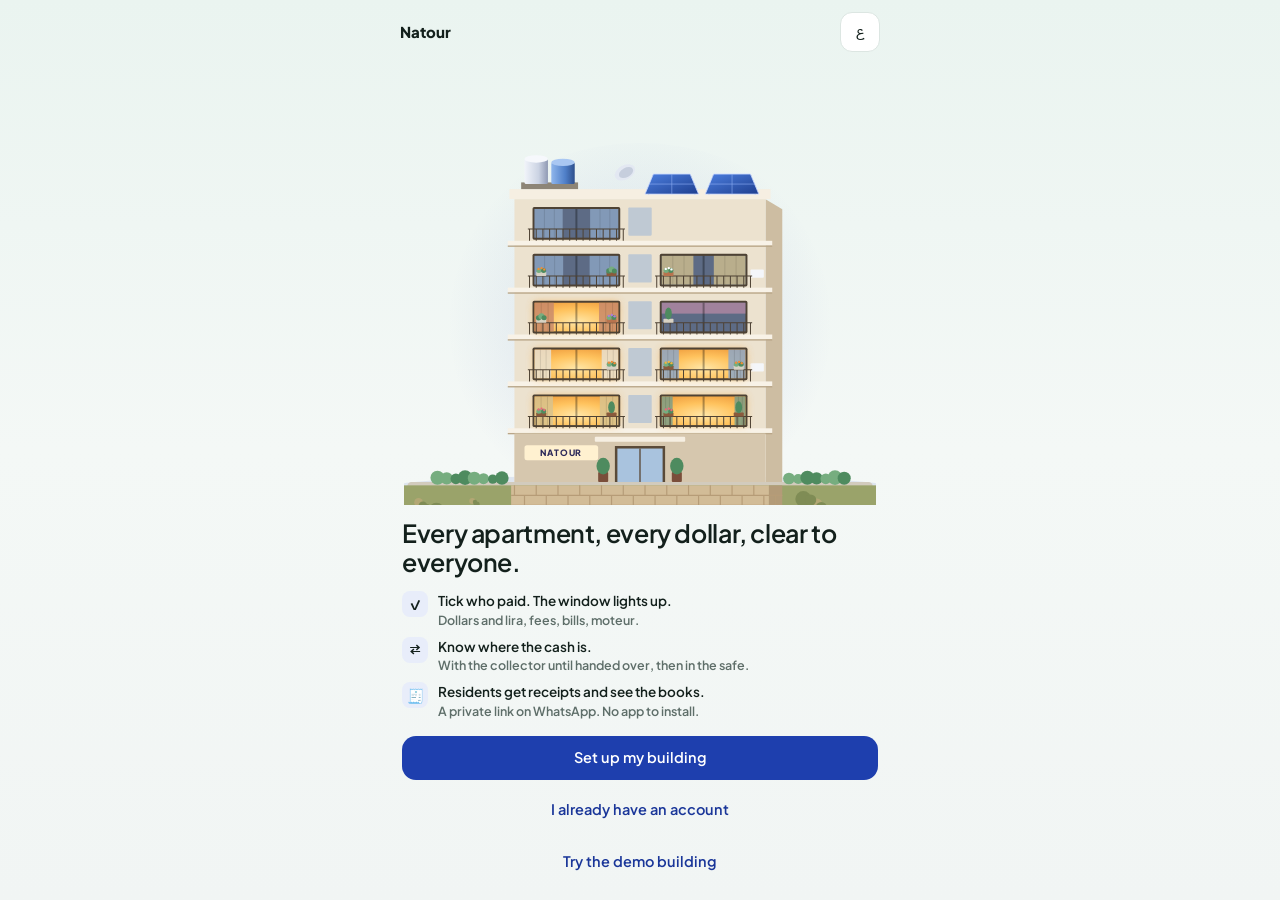
==== natour-test/index.html @ 974e7746 "Public build: Floors & apartments Done button, name overflow fix Co-Authored-By: Claude Sonnet 5.5 <" ====
<!doctype html>
<!-- © 2026 DropTheHat LTD. All rights reserved. Not licensed for copying, modification or redistribution. -->
<html lang="en" dir="ltr">
<head>
<meta charset="utf-8">
<meta name="viewport" content="width=device-width, initial-scale=1, viewport-fit=cover">
<meta name="theme-color" content="#F1F5F4" media="(prefers-color-scheme: light)">
<meta name="theme-color" content="#0F1513" media="(prefers-color-scheme: dark)">
<meta name="apple-mobile-web-app-capable" content="yes">
<meta name="apple-mobile-web-app-title" content="Natour">
<meta name="color-scheme" content="light dark">
<link rel="manifest" href="manifest.webmanifest">
<link rel="apple-touch-icon" href="launch/icon-180.png">
<link rel="apple-touch-startup-image" href="launch/splash-440x956@3-light.png" media="(device-width: 440px) and (device-height: 956px) and (-webkit-device-pixel-ratio: 3) and (orientation: portrait) and (prefers-color-scheme: light)">
<link rel="apple-touch-startup-image" href="launch/splash-440x956@3-dark.png" media="(device-width: 440px) and (device-height: 956px) and (-webkit-device-pixel-ratio: 3) and (orientation: portrait) and (prefers-color-scheme: dark)">
<link rel="apple-touch-startup-image" href="launch/splash-402x874@3-light.png" media="(device-width: 402px) and (device-height: 874px) and (-webkit-device-pixel-ratio: 3) and (orientation: portrait) and (prefers-color-scheme: light)">
<link rel="apple-touch-startup-image" href="launch/splash-402x874@3-dark.png" media="(device-width: 402px) and (device-height: 874px) and (-webkit-device-pixel-ratio: 3) and (orientation: portrait) and (prefers-color-scheme: dark)">
<link rel="apple-touch-startup-image" href="launch/splash-430x932@3-light.png" media="(device-width: 430px) and (device-height: 932px) and (-webkit-device-pixel-ratio: 3) and (orientation: portrait) and (prefers-color-scheme: light)">
<link rel="apple-touch-startup-image" href="launch/splash-430x932@3-dark.png" media="(device-width: 430px) and (device-height: 932px) and (-webkit-device-pixel-ratio: 3) and (orientation: portrait) and (prefers-color-scheme: dark)">
<link rel="apple-touch-startup-image" href="launch/splash-393x852@3-light.png" media="(device-width: 393px) and (device-height: 852px) and (-webkit-device-pixel-ratio: 3) and (orientation: portrait) and (prefers-color-scheme: light)">
<link rel="apple-touch-startup-image" href="launch/splash-393x852@3-dark.png" media="(device-width: 393px) and (device-height: 852px) and (-webkit-device-pixel-ratio: 3) and (orientation: portrait) and (prefers-color-scheme: dark)">
<link rel="apple-touch-startup-image" href="launch/splash-428x926@3-light.png" media="(device-width: 428px) and (device-height: 926px) and (-webkit-device-pixel-ratio: 3) and (orientation: portrait) and (prefers-color-scheme: light)">
<link rel="apple-touch-startup-image" href="launch/splash-428x926@3-dark.png" media="(device-width: 428px) and (device-height: 926px) and (-webkit-device-pixel-ratio: 3) and (orientation: portrait) and (prefers-color-scheme: dark)">
<link rel="apple-touch-startup-image" href="launch/splash-390x844@3-light.png" media="(device-width: 390px) and (device-height: 844px) and (-webkit-device-pixel-ratio: 3) and (orientation: portrait) and (prefers-color-scheme: light)">
<link rel="apple-touch-startup-image" href="launch/splash-390x844@3-dark.png" media="(device-width: 390px) and (device-height: 844px) and (-webkit-device-pixel-ratio: 3) and (orientation: portrait) and (prefers-color-scheme: dark)">
<link rel="apple-touch-startup-image" href="launch/splash-375x812@3-light.png" media="(device-width: 375px) and (device-height: 812px) and (-webkit-device-pixel-ratio: 3) and (orientation: portrait) and (prefers-color-scheme: light)">
<link rel="apple-touch-startup-image" href="launch/splash-375x812@3-dark.png" media="(device-width: 375px) and (device-height: 812px) and (-webkit-device-pixel-ratio: 3) and (orientation: portrait) and (prefers-color-scheme: dark)">
<link rel="apple-touch-startup-image" href="launch/splash-414x896@3-light.png" media="(device-width: 414px) and (device-height: 896px) and (-webkit-device-pixel-ratio: 3) and (orientation: portrait) and (prefers-color-scheme: light)">
<link rel="apple-touch-startup-image" href="launch/splash-414x896@3-dark.png" media="(device-width: 414px) and (device-height: 896px) and (-webkit-device-pixel-ratio: 3) and (orientation: portrait) and (prefers-color-scheme: dark)">
<link rel="apple-touch-startup-image" href="launch/splash-414x896@2-light.png" media="(device-width: 414px) and (device-height: 896px) and (-webkit-device-pixel-ratio: 2) and (orientation: portrait) and (prefers-color-scheme: light)">
<link rel="apple-touch-startup-image" href="launch/splash-414x896@2-dark.png" media="(device-width: 414px) and (device-height: 896px) and (-webkit-device-pixel-ratio: 2) and (orientation: portrait) and (prefers-color-scheme: dark)">
<link rel="apple-touch-startup-image" href="launch/splash-414x736@3-light.png" media="(device-width: 414px) and (device-height: 736px) and (-webkit-device-pixel-ratio: 3) and (orientation: portrait) and (prefers-color-scheme: light)">
<link rel="apple-touch-startup-image" href="launch/splash-414x736@3-dark.png" media="(device-width: 414px) and (device-height: 736px) and (-webkit-device-pixel-ratio: 3) and (orientation: portrait) and (prefers-color-scheme: dark)">
<link rel="apple-touch-startup-image" href="launch/splash-375x667@2-light.png" media="(device-width: 375px) and (device-height: 667px) and (-webkit-device-pixel-ratio: 2) and (orientation: portrait) and (prefers-color-scheme: light)">
<link rel="apple-touch-startup-image" href="launch/splash-375x667@2-dark.png" media="(device-width: 375px) and (device-height: 667px) and (-webkit-device-pixel-ratio: 2) and (orientation: portrait) and (prefers-color-scheme: dark)">
<link rel="apple-touch-startup-image" href="launch/splash-320x568@2-light.png" media="(device-width: 320px) and (device-height: 568px) and (-webkit-device-pixel-ratio: 2) and (orientation: portrait) and (prefers-color-scheme: light)">
<link rel="apple-touch-startup-image" href="launch/splash-320x568@2-dark.png" media="(device-width: 320px) and (device-height: 568px) and (-webkit-device-pixel-ratio: 2) and (orientation: portrait) and (prefers-color-scheme: dark)">
<title>Natour · ناطور</title>
<link rel="icon" href="data:image/svg+xml,%3Csvg xmlns='http://www.w3.org/2000/svg' viewBox='0 0 64 64'%3E%3Crect width='64' height='64' rx='16' fill='%231E3FAE'/%3E%3Crect x='20' y='14' width='24' height='38' rx='3' fill='%23fff'/%3E%3Crect x='25' y='20' width='5' height='5' fill='%23FFC35E'/%3E%3Crect x='34' y='20' width='5' height='5' fill='%23FFC35E'/%3E%3Crect x='25' y='30' width='5' height='5' fill='%23FFC35E'/%3E%3Crect x='34' y='30' width='5' height='5' fill='%231E3FAE' opacity='.3'/%3E%3Crect x='29' y='42' width='6' height='10' fill='%231E3FAE'/%3E%3C/svg%3E">
<script>
/* Sealed preview. With ?preview, or whenever this page sits inside a frame, the app gets
   no server, no network and memory-only storage, and runs on sample data. See preview.js. */
(function () {
  var framed = true; try { framed = window.self !== window.top; } catch (e) {}
  var q = new URLSearchParams(location.search);
  if (!q.has('preview') && !framed) return;
  var P = { screen: q.get('preview') || 'home', flow: q.get('flow'), step: q.get('step'), lang: q.get('lang') === 'ar' ? 'ar' : 'en', theme: q.get('theme') === 'dark' ? 'dark' : 'light' };
  window.NATOUR_PREVIEW = P;
  var csp = document.createElement('meta'); csp.httpEquiv = 'Content-Security-Policy'; csp.content = "connect-src 'none'; form-action 'none'";
  document.head.appendChild(csp);
  function memory(seed) {
    var m = seed || {};
    return { getItem: function (k) { return Object.prototype.hasOwnProperty.call(m, k) ? m[k] : null; }, setItem: function (k, v) { m[k] = String(v); },
             removeItem: function (k) { delete m[k]; }, clear: function () { m = {}; }, key: function (i) { return Object.keys(m)[i] || null; }, get length() { return Object.keys(m).length; } };
  }
  Object.defineProperty(window, 'localStorage', { value: memory({ bny15_lang: P.lang }) });
  Object.defineProperty(window, 'sessionStorage', { value: memory() });
  document.documentElement.setAttribute('data-theme', P.theme);
  document.documentElement.classList.add('pv-boot');
})();
</script>
<link rel="preconnect" href="https://fonts.googleapis.com">
<link href="https://fonts.googleapis.com/css2?family=IBM+Plex+Sans+Arabic:wght@400;500;600;700&family=Plus+Jakarta+Sans:wght@500;600;700;800&display=swap" rel="stylesheet">
<style>
:root {
  --bg: #F1F5F4; --bg2: #E7EFEC; --card: #FFFFFF; --card2: #F7FAF9; --ink: #13201C; --mut: #5E6E69; --faint: #8C9A95;
  --line: #DCE6E2; --soft: #E8EDFA; --acc: #1E3FAE; --acc-ink: #1A3699; --on-acc: #FFFFFF;
  --ok: #0E8A5F; --okbg: #E2F5EC; --warn: #B76E00; --wbg: #FFF3DD; --bad: #D33A3A; --badbg: #FDE8E8;
  --info: #2C74D6; --infobg: #E5F0FD;
  --shadow: 0 1px 2px rgba(19,32,28,.05), 0 8px 24px rgba(19,32,28,.06);
  --shadow-lg: 0 18px 40px rgba(60,52,180,.18);
  --sheet: #FFFFFF; --scrim: rgba(12,20,18,.42);
}
@media (prefers-color-scheme: dark) {
  :root:not([data-theme="light"]) {
    --bg: #0F1513; --bg2: #151E1B; --card: #18221F; --card2: #1D2925; --ink: #E8F0ED; --mut: #9AAAA4; --faint: #6F7F7A;
    --line: #2A3833; --soft: #1F2742; --acc: #8EA6FF; --acc-ink: #B4C4FF; --on-acc: #0B1433;
    --ok: #45C993; --okbg: #15342A; --warn: #F2B14C; --wbg: #3A2C12; --bad: #FF7B7B; --badbg: #3D1A1C;
    --info: #78AEFF; --infobg: #172A44;
    --shadow: 0 1px 2px rgba(0,0,0,.3); --shadow-lg: 0 18px 40px rgba(0,0,0,.4);
    --sheet: #18221F; --scrim: rgba(0,0,0,.6);
  }
}
:root[data-theme="dark"] {
  --bg: #0F1513; --bg2: #151E1B; --card: #18221F; --card2: #1D2925; --ink: #E8F0ED; --mut: #9AAAA4; --faint: #6F7F7A;
  --line: #2A3833; --soft: #1F2742; --acc: #8EA6FF; --acc-ink: #B4C4FF; --on-acc: #0B1433;
  --ok: #45C993; --okbg: #15342A; --warn: #F2B14C; --wbg: #3A2C12; --bad: #FF7B7B; --badbg: #3D1A1C;
  --info: #78AEFF; --infobg: #172A44;
  --shadow: 0 1px 2px rgba(0,0,0,.3); --shadow-lg: 0 18px 40px rgba(0,0,0,.4);
  --sheet: #18221F; --scrim: rgba(0,0,0,.6);
}

* { box-sizing: border-box; -webkit-tap-highlight-color: transparent; }
html, body { margin: 0; background: var(--bg); color: var(--ink); }
/* No double-tap zoom (pinch zoom still works) */
html, body, button, a, input, select, textarea, label { touch-action: manipulation; }
body { font: 15px/1.45 "Plus Jakarta Sans", "IBM Plex Sans Arabic", system-ui, sans-serif; font-variant-numeric: tabular-nums; overflow-x: hidden; }
[dir="rtl"] body, body[dir="rtl"] { font-family: "IBM Plex Sans Arabic", "Plus Jakarta Sans", system-ui, sans-serif; }
button, input, select, textarea { font: inherit; color: inherit; }
button { cursor: pointer; border: 0; background: none; padding: 0; }
button:focus-visible, input:focus-visible, select:focus-visible, textarea:focus-visible { outline: 2px solid var(--acc); outline-offset: 2px; }
.shell { max-width: 520px; margin: 0 auto; padding-bottom: calc(140px + env(safe-area-inset-bottom)); min-height: 100vh; }
.hidden { display: none !important; }
.muted { color: var(--mut); }
.num { font-variant-numeric: tabular-nums; }

/* Top bar */
.topbar { display: flex; align-items: center; gap: 8px; padding: calc(12px + env(safe-area-inset-top)) 16px 10px; }
.bpill { display: inline-flex; align-items: center; gap: 8px; min-width: 0; flex: 1; padding: 0; text-align: start; }
.bpill .logo { flex: none; width: 34px; height: 34px; border-radius: 11px; background: var(--acc); color: var(--on-acc); display: grid; place-items: center; font-weight: 600; font-size: 15px; }
.bpill b { display: block; font-size: 16px; font-weight: 600; white-space: nowrap; overflow: hidden; text-overflow: ellipsis; }
.bpill small { display: flex; align-items: center; gap: 5px; font-size: 11.5px; color: var(--mut); font-weight: 600; }
.sync { width: 7px; height: 7px; border-radius: 50%; background: var(--faint); display: inline-block; }
.sync.live { background: var(--ok); }
.sync.busy { background: var(--warn); }
.sync.off { background: var(--bad); }
.iconbtn { flex: none; min-width: 40px; height: 40px; padding: 0 10px; border-radius: 12px; background: var(--card); border: 1px solid var(--line); font-weight: 600; font-size: 13px; display: inline-flex; align-items: center; justify-content: center; gap: 6px; color: var(--ink); }

/* Hero */
.hero-wrap { position: relative; margin: 0 16px; }
.hero-wrap .bh { margin: 0; }
.hero-cap { position: absolute; right: 12px; bottom: 12px; left: auto; display: flex; align-items: center; gap: 6px; padding: 6px 10px; border-radius: 999px; font-size: 11.5px; font-weight: 600; background: rgba(255,255,255,.86); color: #14172C; backdrop-filter: blur(6px); -webkit-backdrop-filter: blur(6px); }
[dir="rtl"] .hero-cap { right: auto; left: 12px; }
.bh.dusk + .hero-cap, .bh.night + .hero-cap, .bh.eve + .hero-cap { background: rgba(10,12,40,.55); color: #F3EEDC; }
.hero-cap i { width: 8px; height: 8px; border-radius: 50%; background: #FFC35E; display: block; box-shadow: 0 0 6px #FFC35E; }

/* Sections and cards */
.sec { padding: 0 16px; margin-top: 16px; }
.sec-h { display: flex; align-items: baseline; justify-content: space-between; gap: 8px; margin: 0 2px 8px; }
.sec-h h2 { margin: 0; font-size: 15px; font-weight: 600; }
.sec-h button { font-size: 13px; font-weight: 700; color: var(--acc-ink); padding: 4px 2px; }
.card { background: var(--card); border: 1px solid var(--line); border-radius: 18px; box-shadow: var(--shadow); }
.pad { padding: 14px; }
.row { display: flex; align-items: center; gap: 10px; }
.between { justify-content: space-between; }
.grow { flex: 1; min-width: 0; }
.stack > * + * { margin-top: 8px; }
.h-title { margin: 0; font-size: 22px; font-weight: 600; letter-spacing: -.01em; }

/* Month progress */
.month { padding: 14px; }
.month-top { display: flex; align-items: baseline; justify-content: space-between; gap: 8px; }
.month-top b { font-size: 16px; font-weight: 600; }
.month-top span { font-size: 13px; color: var(--mut); font-weight: 600; }
.bar { height: 10px; border-radius: 999px; background: var(--bg2); overflow: hidden; margin: 10px 0 8px; display: flex; }
.bar i { display: block; height: 100%; }
.bar i.paid { background: var(--ok); }
.bar i.pocket { background: var(--warn); }
.legend { display: flex; flex-wrap: wrap; gap: 6px 14px; font-size: 12px; color: var(--mut); font-weight: 600; }
.legend span { display: inline-flex; align-items: center; gap: 6px; }
.legend i { width: 8px; height: 8px; border-radius: 3px; display: inline-block; }

/* Money tiles */
.tiles { display: grid; grid-template-columns: repeat(2, minmax(0, 1fr)); gap: 10px; }
.tile { padding: 12px 14px; text-align: start; width: 100%; }
.tile .lbl { font-size: 12px; color: var(--mut); font-weight: 700; display: flex; align-items: center; gap: 6px; }
.tile .val { font-size: 21px; font-weight: 600; margin-top: 4px; letter-spacing: -.01em; line-height: 1.15; }
.tile .val small { display: block; font-size: 13px; font-weight: 700; color: var(--mut); letter-spacing: 0; }
.tile .sub { font-size: 12px; color: var(--mut); margin-top: 4px; font-weight: 600; }
.tile.wide { grid-column: 1 / -1; }
.tile.alert { border-color: var(--warn); background: var(--wbg); }
.tile.alert .lbl, .tile.alert .sub { color: var(--warn); }
.dot { width: 8px; height: 8px; border-radius: 50%; display: inline-block; flex: none; }

/* Banner / notices */
.banner { display: flex; align-items: center; gap: 12px; padding: 12px 14px; border-radius: 16px; font-size: 13.5px; font-weight: 600; }
.banner.warn { background: var(--wbg); color: var(--warn); }
.banner.info { background: var(--infobg); color: var(--info); }
.banner.ok { background: var(--okbg); color: var(--ok); }
.banner .grow b { display: block; font-weight: 600; }
.banner button { flex: none; }

/* Buttons */
.btn { display: inline-flex; align-items: center; justify-content: center; gap: 8px; min-height: 44px; padding: 0 16px; border-radius: 14px; font-weight: 600; font-size: 14.5px; transition: transform .12s ease, background .15s; }
.btn:active { transform: scale(.97); }
.btn.pri { background: var(--acc); color: var(--on-acc); }
.btn.sec { background: var(--card); color: var(--ink); border: 1.5px solid var(--line); }
.btn.ghost { color: var(--acc-ink); }
.btn.ok { background: var(--ok); color: #fff; }
.btn.danger { color: var(--bad); border: 1.5px solid var(--line); background: var(--card); }
.btn.sm { min-height: 34px; padding: 0 12px; font-size: 13px; border-radius: 11px; }
.btn.block { width: 100%; }
.btn[disabled] { opacity: .5; pointer-events: none; }
.btn.wa { background: #1FA855; color: #fff; }

/* Segmented control + chips */
.seg { display: flex; background: var(--bg2); border-radius: 13px; padding: 3px; gap: 2px; }
.seg button { flex: 1; min-height: 36px; border-radius: 10px; font-size: 13px; font-weight: 700; color: var(--mut); padding: 0 8px; white-space: nowrap; }
.seg button.on { background: var(--acc); color: #fff; box-shadow: 0 1px 3px rgba(0,0,0,.18); }
.chips { display: flex; gap: 8px; overflow-x: auto; padding: 2px 16px 4px; scrollbar-width: none; }
.chips::-webkit-scrollbar { display: none; }
.chip { flex: none; min-height: 34px; padding: 0 13px; border-radius: 999px; border: 1.5px solid var(--line); background: var(--card); font-size: 13px; font-weight: 700; color: var(--ink); display: inline-flex; align-items: center; gap: 6px; }
.chip.on { background: var(--ink); border-color: var(--ink); color: var(--bg); }
.chip .cnt { font-size: 11px; opacity: .7; }

/* Unit cards (collect) */
.unit { padding: 12px 12px 12px 14px; }
.unit-h { display: flex; align-items: center; gap: 10px; }
.ucode { flex: none; min-width: 44px; height: 44px; padding: 0 6px; border-radius: 13px; background: var(--bg2); display: grid; place-items: center; font-weight: 600; font-size: 14px; }
.unit.settled .ucode { background: var(--okbg); color: var(--ok); }
.uname { font-weight: 600; font-size: 14.5px; white-space: nowrap; overflow: hidden; text-overflow: ellipsis; }
.umeta { font-size: 12.5px; color: var(--mut); font-weight: 600; }
.status { flex: none; font-size: 12px; font-weight: 600; padding: 5px 9px; border-radius: 999px; white-space: nowrap; }
.status.paid { background: var(--okbg); color: var(--ok); }
.status.owes { background: var(--wbg); color: var(--warn); }
.status.part { background: var(--infobg); color: var(--info); }
.status.none { background: var(--bg2); color: var(--mut); }
.arrears { margin-top: 8px; font-size: 12.5px; font-weight: 700; color: var(--bad); background: var(--badbg); padding: 6px 10px; border-radius: 10px; display: flex; justify-content: space-between; gap: 8px; align-items: center; }
.ticks { display: flex; flex-wrap: wrap; gap: 6px; margin-top: 10px; }
.tick { min-height: 38px; padding: 4px 11px; border-radius: 12px; border: 1.5px dashed var(--line); background: var(--card2); text-align: start; display: inline-flex; flex-direction: column; justify-content: center; line-height: 1.2; }
.tick b { font-size: 12.5px; font-weight: 600; }
.tick span { font-size: 11px; color: var(--mut); font-weight: 600; }
.tick.paid { border-style: solid; border-color: transparent; background: var(--okbg); }
.tick.paid b, .tick.paid span { color: var(--ok); }
.tick.pocket { border-style: solid; border-color: transparent; background: var(--wbg); }
.tick.pocket b, .tick.pocket span { color: var(--warn); }
.tick.part { border-style: solid; border-color: var(--info); background: var(--infobg); }
.tick.sup { opacity: .92; }
.tick.sup b::after { content: " ↗"; font-size: 10px; }
.unit-actions { display: flex; gap: 6px; margin-top: 10px; }
.unit-actions .btn { flex: 1; }

/* Lists */
.list { padding: 4px 0; }
.li { display: flex; align-items: center; gap: 12px; padding: 11px 14px; width: 100%; text-align: start; }
.li + .li { border-top: 1px solid var(--line); }
.li .ic { flex: none; width: 36px; height: 36px; border-radius: 11px; background: var(--bg2); display: grid; place-items: center; font-size: 16px; }
.li .ic.in { background: var(--okbg); color: var(--ok); }
.li .ic.out { background: var(--badbg); color: var(--bad); }
.li .ic.move { background: var(--wbg); color: var(--warn); }
.li b { display: block; font-size: 14px; font-weight: 700; white-space: nowrap; overflow: hidden; text-overflow: ellipsis; }
.li small { display: block; font-size: 12px; color: var(--mut); font-weight: 600; }
.li .amt { flex: none; font-weight: 600; font-size: 14px; text-align: end; }
.li .amt.in { color: var(--ok); }
.li .amt.out { color: var(--bad); }
.li .chev { color: var(--faint); font-weight: 600; }
.li .rowbtn { flex: 1; min-width: 0; display: flex; align-items: center; gap: 12px; text-align: start; background: none; padding: 0; }
/* Month review: a larger month title beside One-off / Add, and charge rows that show both figures. */
.sec-h.month-head { align-items: center; flex-wrap: wrap; row-gap: 2px; }
.sec-h.month-head h2 { font-size: clamp(19px, 5.8vw, 23px); line-height: 1.15; letter-spacing: -.02em; flex: 1 1 7.5rem; min-width: 0; }
.sec-h.month-head .month-acts { display: flex; flex-wrap: wrap; justify-content: flex-end; column-gap: 10px; row-gap: 0; flex: none; }
.sec-h.month-head .month-acts button { white-space: nowrap; }
.li.chg { align-items: flex-start; }
.li.chg .rowbtn { align-items: flex-start; }
.li.chg b, .apt-bill b, .chg-people b, .tot-card b { white-space: normal; overflow: visible; text-overflow: unset; overflow-wrap: anywhere; line-height: 1.35; }
.li.chg > .btn { margin-top: 8px; flex: none; }
.chg-block + .chg-block { border-top: 1px solid var(--line); }
.chg-figs { display: flex; flex-direction: column; gap: 3px; margin-top: 8px; }
.chg-figs .line { display: flex; justify-content: space-between; align-items: baseline; gap: 10px; }
.chg-figs .k { font-size: 11.5px; font-weight: 700; color: var(--mut); flex: none; }
.chg-figs .v { font-size: 13.5px; font-weight: 600; text-align: end; line-height: 1.3; min-width: 0; }
.chg-rate { margin-top: 4px; }
.chg-people { padding: 2px 14px 12px 62px; }
[dir="rtl"] .chg-people { padding: 2px 62px 12px 14px; }
.who { display: flex; justify-content: space-between; align-items: flex-start; gap: 10px; padding: 7px 0; font-size: 13.5px; }
.who + .who { border-top: 1px dashed var(--line); }
.who.ov { background: var(--wbg); margin: 0 -8px; padding: 7px 8px; border-radius: 10px; }
.pill-ov { display: inline-block; margin-inline-start: 6px; padding: 1px 7px; border-radius: 999px; background: var(--wbg); color: var(--warn); font-size: 11px; font-weight: 600; vertical-align: 1px; }
.who.ov .pill-ov { background: var(--card); }
.apt-bill { padding: 10px 14px; }
.apt-bill + .apt-bill { border-top: 1px solid var(--line); }
.apt-bill .rowbtn { display: flex; align-items: center; gap: 10px; width: 100%; text-align: start; }
.apt-lines { padding: 4px 0 2px 50px; }
[dir="rtl"] .apt-lines { padding: 4px 50px 2px 0; }
.tot-card .kv { align-items: flex-start; }
.tot-card .kv b { text-align: end; font-weight: 600; }
.daylbl { font-size: 12px; font-weight: 600; color: var(--mut); margin: 14px 4px 6px; text-transform: uppercase; letter-spacing: .04em; }
.empty { text-align: center; padding: 28px 16px; color: var(--mut); font-weight: 600; font-size: 14px; }

/* Task row */
.task { display: flex; align-items: center; gap: 12px; padding: 11px 14px; }
.task + .task { border-top: 1px solid var(--line); }
.check { flex: none; width: 26px; height: 26px; border-radius: 8px; border: 2px solid var(--line); display: grid; place-items: center; color: transparent; font-weight: 700; font-size: 14px; }
.check.on { background: var(--ok); border-color: var(--ok); color: #fff; }
.task.done b { text-decoration: line-through; color: var(--mut); }
.task b { font-size: 14px; font-weight: 700; display: block; }
.task small { font-size: 12px; color: var(--mut); font-weight: 600; }
.task small.late { color: var(--bad); }

/* Dock */
.dock { position: fixed; left: 50%; transform: translateX(-50%); bottom: calc(10px + env(safe-area-inset-bottom)); width: calc(100% - 24px); max-width: 496px; display: flex; align-items: center; gap: 4px; padding: 6px; border-radius: 22px; background: var(--card); border: 1px solid var(--line); box-shadow: 0 12px 34px rgba(19,32,28,.16); z-index: 50; }
.dock button.tab { flex: 1; min-height: 52px; border-radius: 16px; display: flex; flex-direction: column; align-items: center; justify-content: center; gap: 2px; font-size: 11px; font-weight: 700; color: var(--mut); }
.dock button.tab svg { width: 22px; height: 22px; }
.dock button.tab.on { color: var(--acc-ink); background: var(--soft); }
.dock .fab { flex: none; width: 52px; height: 52px; border-radius: 16px; background: var(--acc); color: var(--on-acc); font-size: 26px; font-weight: 600; display: grid; place-items: center; box-shadow: 0 8px 18px rgba(30,63,174,.35); }
/* Plus Jakarta Sans (English) draws "+" about 4px below the middle of this square.
   IBM Plex Sans Arabic already sits in the middle, so only English is nudged. */
[dir="ltr"] .dock .fab { padding-bottom: 6.5px; }

/* Sheets */
.scrim { position: fixed; inset: 0; background: var(--scrim); z-index: 90; display: flex; align-items: flex-end; justify-content: center; animation: fadeIn .18s ease; }
.sheet { width: 100%; max-width: 520px; max-height: 92vh; max-height: 92dvh; overflow-y: auto; background: var(--sheet); border-radius: 24px 24px 0 0; padding: 10px 18px calc(18px + env(safe-area-inset-bottom)); animation: up .24s cubic-bezier(.2,.8,.2,1); }
.sheet .grab { width: 40px; height: 5px; touch-action: none; cursor: grab; border-radius: 3px; background: var(--line); margin: 0 auto 10px; }
.sheet h3 { margin: 4px 0 4px; font-size: 19px; font-weight: 600; }
.sheet .lead { margin: 0 0 14px; color: var(--mut); font-size: 13.5px; }
.sheet .foot { display: flex; gap: 10px; margin-top: 18px; }
.sheet .foot .btn { flex: 1; }
@keyframes up { from { transform: translateY(40px); opacity: 0; } to { transform: none; opacity: 1; } }
@keyframes fadeIn { from { opacity: 0; } to { opacity: 1; } }
.menu { padding: 0; }
.menu .li { border-radius: 0; }

/* Forms */
.field { display: block; margin-top: 12px; }
.field > span { display: block; font-size: 12.5px; font-weight: 700; color: var(--mut); margin-bottom: 5px; }
.input { width: 100%; min-height: 46px; padding: 10px 13px; border-radius: 13px; border: 1.5px solid var(--line); background: var(--card2); font-size: 16px; color: var(--ink); }
.input:focus { border-color: var(--acc); outline: none; background: var(--card); }
textarea.input { min-height: 80px; resize: vertical; }
.two { display: grid; grid-template-columns: minmax(0, 1fr) minmax(0, 1fr); gap: 10px; }
.money-in { display: flex; gap: 8px; }
.money-in .input { flex: 1; }
.money-in .seg { flex: none; }
.switch-row { display: flex; align-items: center; justify-content: space-between; gap: 12px; padding: 12px 0; border-top: 1px solid var(--line); }
.switch-row:first-child { border-top: 0; }
.switch-row b { font-size: 14px; display: block; }
.switch-row small { font-size: 12px; color: var(--mut); font-weight: 600; display: block; }
.sw { flex: none; position: relative; width: 48px; height: 28px; border-radius: 14px; background: var(--line); transition: background .2s; }
.sw::after { content: ""; position: absolute; left: 3px; top: 3px; width: 22px; height: 22px; border-radius: 11px; background: #fff; box-shadow: 0 1px 3px rgba(0,0,0,.25); transition: transform .2s; }
.sw.on { background: var(--acc); }
.sw.on::after { transform: translateX(20px); }
[dir="rtl"] .sw.on::after { transform: translateX(-20px); }
[dir="rtl"] .sw::after { left: auto; right: 3px; }
.hint { font-size: 12.5px; color: var(--mut); margin-top: 6px; line-height: 1.45; }
.err { color: var(--bad); font-size: 13px; font-weight: 700; margin-top: 10px; }
.kv { display: flex; justify-content: space-between; gap: 10px; padding: 8px 0; font-size: 14px; }
.kv + .kv { border-top: 1px dashed var(--line); }
.kv span { color: var(--mut); font-weight: 600; }
.kv b { font-weight: 600; text-align: end; }
.linkbox { display: flex; gap: 8px; align-items: center; padding: 10px 12px; border-radius: 12px; background: var(--bg2); font-size: 12.5px; font-weight: 600; word-break: break-all; }

/* Toast */
.toast { position: fixed; left: 50%; bottom: calc(96px + env(safe-area-inset-bottom)); transform: translate(-50%, 20px); opacity: 0; pointer-events: none; background: var(--card); color: var(--ink); border: 1px solid var(--line); box-shadow: 0 10px 28px rgba(0,0,0,.28); padding: 11px 16px; border-radius: 14px; font-size: 13.5px; font-weight: 700; z-index: 200; max-width: calc(100% - 32px); transition: all .25s ease; text-align: center; }
.toast.pop { opacity: 1; transform: translate(-50%, 0); }

/* Onboarding — full screen, never scrolls */
.ob { position: fixed; inset: 0; z-index: 80; display: flex; justify-content: center; background: linear-gradient(180deg, #EAF4F0 0%, #F4F8F6 50%, var(--bg) 100%); }
@media (prefers-color-scheme: dark) { :root:not([data-theme="light"]) .ob { background: linear-gradient(180deg, #14211D 0%, var(--bg) 60%); } }
:root[data-theme="dark"] .ob { background: linear-gradient(180deg, #14211D 0%, var(--bg) 60%); }
.ob-in { width: 100%; max-width: 520px; height: 100%; display: flex; flex-direction: column; }
.ob-top { display: flex; align-items: center; justify-content: space-between; gap: 10px; padding: calc(12px + env(safe-area-inset-top)) 20px 0; min-height: 52px; }
.ob-dots { display: flex; gap: 5px; flex: 1; max-width: 200px; }
.ob-dots i { flex: 1; height: 5px; border-radius: 3px; background: var(--line); transition: background .3s; }
.ob-dots i.on { background: var(--acc); }
.ob-stage { flex: 1 1 auto; min-height: 120px; display: flex; align-items: flex-end; justify-content: center; padding: 6px 24px 0; position: relative; }
.ob-stage::before { content: ""; position: absolute; left: 50%; bottom: 0; width: 80%; height: 80%; transform: translateX(-50%); border-radius: 50%; background: radial-gradient(circle, rgba(30,63,174,.14) 0%, rgba(30,63,174,0) 70%); }
.ob-stage .bh { max-height: 100%; }
.ob-body { flex: 0 0 auto; padding: 14px 22px 0; }
.ob-body h1 { margin: 0; font-size: 25px; line-height: 1.15; font-weight: 600; letter-spacing: -.015em; }
.ob-body p.sub { margin: 6px 0 0; font-size: 14.5px; color: var(--mut); line-height: 1.45; }
.more-inv { margin-top: 14px; padding-top: 12px; border-top: 1px solid var(--line); }
.more-inv .btn { width: 100%; }
.ob-scroll { flex: 1 1 auto; min-height: 0; overflow-y: auto; -webkit-overflow-scrolling: touch; overscroll-behavior: contain; padding-bottom: 12px; }
.pw-wrap { position: relative; display: block; }
.pw-wrap .input { width: 100%; padding-inline-end: 72px; }
.pw-eye { position: absolute; inset-block: 0; inset-inline-end: 6px; border: 0; background: none; color: var(--acc); font-weight: 700; font-size: 13.5px; padding: 0 10px; min-width: 44px; }
.rules { display: flex; flex-direction: column; gap: 6px; margin: 4px 0 12px; }
.pw-rule { display: flex; align-items: flex-start; gap: 8px; font-size: 13px; font-weight: 600; line-height: 1.35; color: var(--bad); }
.pw-rule i { width: 16px; height: 16px; margin-top: 1px; border-radius: 50%; border: 2px solid var(--bad); flex: none; display: grid; place-items: center; font-style: normal; font-size: 10px; line-height: 1; color: #fff; }
.pw-rule.ok { color: var(--ok); }
.pw-rule.ok i { background: var(--ok); border-color: var(--ok); }
.pw-rule.ok i::after { content: "✓"; }
.ob-foot { flex: 0 0 auto; display: flex; flex-direction: column; gap: 8px; padding: 16px 22px calc(16px + env(safe-area-inset-bottom)); }
.ob-foot .row .btn { flex: 1; }
.ob-step { display: flex; align-items: center; justify-content: space-between; gap: 12px; padding: 10px 0; }
.ob-step + .ob-step { border-top: 1px solid var(--line); }
.ob-step b { font-size: 15px; display: block; }
.ob-step small { font-size: 12.5px; color: var(--mut); font-weight: 600; }
.stepper { display: flex; align-items: center; gap: 6px; flex: none; }
.stepper button { width: 42px; height: 42px; border-radius: 12px; background: var(--card); border: 1.5px solid var(--line); font-size: 21px; font-weight: 700; }
.stepper span { min-width: 40px; text-align: center; font-size: 18px; font-weight: 600; }
.choice { display: flex; align-items: center; gap: 12px; width: 100%; padding: 12px 14px; border-radius: 16px; border: 1.5px solid var(--line); background: var(--card); text-align: start; }
.choice + .choice { margin-top: 8px; }
.choice.on { border-color: var(--acc); background: var(--soft); }
.choice .ic { flex: none; width: 40px; height: 40px; border-radius: 12px; background: var(--bg2); display: grid; place-items: center; font-size: 19px; }
.choice b { display: block; font-size: 14.5px; }
.choice small { display: block; font-size: 12.5px; color: var(--mut); font-weight: 600; margin-top: 1px; }
.features { display: grid; gap: 8px; margin-top: 14px; }
.feat { display: flex; gap: 10px; align-items: flex-start; font-size: 13.5px; font-weight: 600; color: var(--ink); }
.feat i { flex: none; width: 26px; height: 26px; border-radius: 8px; background: var(--soft); display: grid; place-items: center; font-style: normal; font-size: 14px; }
.feat span small { display: block; color: var(--mut); font-weight: 600; font-size: 12.5px; }

/* Resident page */
.res-head { padding: calc(16px + env(safe-area-inset-top)) 18px 10px; }
.res-head small { color: var(--mut); font-weight: 700; font-size: 12.5px; }
.res-head h1 { margin: 2px 0 0; font-size: 24px; font-weight: 600; }
.bill-total { display: flex; align-items: baseline; justify-content: space-between; gap: 10px; padding-top: 10px; margin-top: 6px; border-top: 2px solid var(--line); font-weight: 600; font-size: 16px; }
.receipt-stamp { display: inline-flex; align-items: center; gap: 6px; padding: 4px 10px; border-radius: 999px; background: var(--okbg); color: var(--ok); font-weight: 600; font-size: 12.5px; }
.foot-note { text-align: center; font-size: 12px; color: var(--faint); padding: 24px 16px; }

/* Activity */
.ev { display: flex; gap: 10px; padding: 10px 14px; font-size: 13.5px; }
.ev + .ev { border-top: 1px solid var(--line); }
.ev .who { flex: none; width: 30px; height: 30px; border-radius: 50%; background: var(--bg2); color: var(--mut); display: grid; place-items: center; font-weight: 600; font-size: 12px; }
.ev small { display: block; color: var(--mut); font-size: 12px; font-weight: 600; }

/* Splash */
.splash { position: fixed; inset: 0; display: grid; place-items: center; background: var(--bg); z-index: 300; }
.splash .logo { width: 58px; height: 58px; border-radius: 18px; background: var(--acc); color: var(--on-acc); display: grid; place-items: center; font-weight: 600; font-size: 26px; animation: pulse 1.2s ease-in-out infinite; }
@keyframes pulse { 50% { transform: scale(.92); opacity: .7; } }

@media (min-width: 560px) { .shell { padding-top: 8px; } }
@media (prefers-reduced-motion: reduce) { * { animation: none !important; transition: none !important; } }
a.btn { text-decoration: none; }
.unit-actions .btn { min-height: 40px; }
.hero-cap { right: auto; left: 12px; }
[dir="rtl"] .hero-cap { left: auto; right: 12px; }
.tr-box:empty { display: none; }
.tr-box { margin-top: 6px; }
.tr-chip { display: inline-flex; align-items: center; gap: 6px; max-width: 100%; min-height: 34px; padding: 4px 12px; border-radius: 999px; background: var(--soft); color: var(--acc-ink); font-size: 13px; font-weight: 600; text-align: start; }
.tr-chip span { opacity: .75; }
.tr-chip b { font-weight: 600; overflow: hidden; text-overflow: ellipsis; white-space: nowrap; }
.tr-wait { font-size: 12.5px; color: var(--mut); font-weight: 600; }
.scan-row { display: flex; align-items: center; gap: 10px; margin: 6px 0 4px; }
.doc-thumb { width: 64px; height: 64px; flex: none; object-fit: cover; border-radius: 12px; border: 1px solid var(--line); background: var(--bg2); cursor: zoom-in; }
.scan-btn { min-height: 44px; }
.scan-state { display: flex; align-items: center; gap: 8px; margin-top: 6px; padding: 9px 12px; border-radius: 12px; font-size: 13px; font-weight: 700; background: var(--infobg); color: var(--info); }
.scan-state.ok { background: var(--okbg); color: var(--ok); }
.scan-state.bad { background: var(--wbg); color: var(--warn); }
.spin { width: 14px; height: 14px; border-radius: 50%; border: 2px solid currentColor; border-right-color: transparent; animation: spin .8s linear infinite; flex: none; }
@keyframes spin { to { transform: rotate(360deg); } }

.card.later .task{opacity:.62}


/* amount + its equivalent underneath (month review) */
.chg-figs .v .main, b.dual .main { display: block; white-space: nowrap; }
.chg-figs .v .eq, b.dual .eq { display: block; font-size: 11.5px; font-weight: 600; color: var(--mut); white-space: nowrap; }
b.dual { text-align: end; }
/* the dock: equal tabs so the + sits in the middle */
.dock button.tab { flex: 1 1 0; min-width: 0; }
/* apartment rows in the month review: name, then each figure on its own line */
.apt-bill .rowbtn .grow { display: flex; flex-direction: column; align-items: flex-start; gap: 2px; text-align: start; min-width: 0; }
.apt-bill .rowbtn .grow b, .apt-bill .rowbtn .grow small { display: block; }
.apt-bill .rowbtn .grow small { font-size: 12.5px; line-height: 1.35; }
/* iOS draws date inputs with their own size: make them match the other fields */
select.input { -webkit-appearance: none; appearance: none; padding-inline-end: 42px; background-image: url("data:image/svg+xml,%3Csvg xmlns='http://www.w3.org/2000/svg' viewBox='0 0 16 16'%3E%3Cpath d='M4 6l4 4 4-4' fill='none' stroke='%238C9894' stroke-width='2' stroke-linecap='round' stroke-linejoin='round'/%3E%3C/svg%3E"); background-repeat: no-repeat; background-position: right 14px center; background-size: 16px; text-overflow: ellipsis; }
[dir="rtl"] select.input { background-position: left 14px center; }
input.input[type="date"], input.input[type="time"] { -webkit-appearance: none; appearance: none; display: block; width: 100%; min-width: 0; max-width: 100%; box-sizing: border-box; text-align: start; line-height: normal; }
input.input[type="date"]::-webkit-date-and-time-value { text-align: start; margin: 0; }
.two > * { min-width: 0; }

/* Full-size receipt photo */
.photo-view { position: fixed; inset: 0; z-index: 1000; background: rgba(0,0,0,.92); display: flex; flex-direction: column; }
.photo-view .pv-scroll { flex: 1; overflow: auto; display: flex; align-items: center; justify-content: center; padding: env(safe-area-inset-top,0px) 8px 0; touch-action: pinch-zoom pan-x pan-y; }
.photo-view img { max-width: 100%; max-height: 100%; object-fit: contain; border-radius: 6px; }
.photo-view .pv-close { margin: 10px auto calc(14px + env(safe-area-inset-bottom,0px)); min-width: 140px; min-height: 46px; border-radius: 999px; border: 0; background: #fff; color: #111; font: 600 16px/1 inherit; }

/* Invite QR */
.qr-box { display: flex; flex-direction: column; align-items: center; gap: 8px; margin: 12px 0 4px; text-align: center; }
.qr-box img { width: 200px; height: auto; border-radius: 14px; background: #fff; cursor: zoom-in; }

/* Onboarding with several blocks: one building per block, side by side */
.ob-stage.ob-multi { gap: 4px; padding: 6px 8px 0; }
.ob-multi .ob-blk { flex: 1 1 0; min-width: 0; display: flex; align-items: flex-end; justify-content: center; height: 100%; }
.ob-multi .ob-blk .bh { max-height: 100%; width: 100%; }
/* Apartment badges: never wrap a block-prefixed code like A-1A */
.li .ic, .ucode { white-space: nowrap; }
.li .ic { width: auto; min-width: 36px; padding: 0 6px; }
/* Setup checklist on Home */
.setup .li.done b { text-decoration: line-through; color: var(--mut); }
.setup .li .ic.ok { background: var(--okbg); color: var(--ok); }
.setup .prog { height: 6px; border-radius: 3px; background: var(--line); overflow: hidden; margin: 8px 0 4px; }
.setup .prog i { display: block; height: 100%; background: var(--acc); border-radius: 3px; }
.ob-multi .ob-blk + .ob-blk { margin-inline-start: -16%; }

/* Home, all blocks: the compound's buildings side by side */
.hero-multi { position: relative; overflow: hidden; display: flex; align-items: flex-end; gap: 4px; margin: 4px 16px 12px; padding: 30px 6px 10px; border-radius: 26px; box-shadow: var(--shadow-lg); min-height: 210px; background: linear-gradient(180deg, var(--sky1) 0%, var(--sky2) 55%, var(--sky3) 100%); }
/* Same sky as the single building picture, by time of day */
.hero-multi.day { --sky1:#3FA9F5; --sky2:#8FD3FF; --sky3:#FFF1DC; }
.hero-multi.dusk { --sky1:#3B6FD8; --sky2:#F59FB5; --sky3:#FFD49A; }
.hero-multi.eve { --sky1:#1E2160; --sky2:#5B4E8E; --sky3:#C97E8A; }
.hero-multi.night { --sky1:#0E1A4A; --sky2:#22357F; --sky3:#4262B4; }
.hero-multi.day::before { content: ""; position: absolute; top: 14px; right: 22px; width: 26px; height: 26px; border-radius: 50%; background: #FFF4CF; box-shadow: 0 0 0 12px rgba(255,244,207,.28); }
.hero-multi.night::before { content: ""; position: absolute; top: 16px; right: 24px; width: 22px; height: 22px; border-radius: 50%; background: #F7F1DE; box-shadow: 0 0 0 10px rgba(247,241,222,.12); }
.hero-multi .hm-blk { position: relative; }
.hero-multi .hm-blk { flex: 1 1 0; min-width: 0; display: flex; flex-direction: column; align-items: center; gap: 4px; background: none; border: 0; padding: 0; color: var(--mut); font-weight: 700; }
.hero-multi .hm-blk .bh { width: 100%; max-height: 200px; margin: 0; }
.hero-multi .hm-blk + .hm-blk { margin-inline-start: -10%; }
.hero-multi small { font-size: 12px; }
.hm-pill { font-size: 12px; font-weight: 600; padding: 2px 9px; border-radius: 999px; background: rgba(255,255,255,.9); font-variant-numeric: tabular-nums; }
.hm-pill.ok { color: var(--ok); } .hm-pill.warn { color: var(--warn); } .hm-pill.bad { color: var(--bad); }

/* Admin */
.pill-st { display: inline-block; font-size: 10.5px; font-weight: 700; padding: 2px 7px; border-radius: 999px; vertical-align: 2px; margin-inline-start: 4px; background: var(--bg2); color: var(--mut); }
.pill-st.st-live { background: var(--okbg); color: var(--ok); }
.pill-st.st-beta, .pill-st.st-custom { background: var(--soft); color: var(--acc-ink); }
.pill-st.st-idea { background: var(--wbg); color: var(--warn); }
.pill-st.st-off { background: var(--badbg); color: var(--bad); }
.support-bar { position: sticky; top: 0; z-index: 60; display: flex; align-items: center; gap: 10px; padding: calc(8px + env(safe-area-inset-top)) 16px 8px; background: var(--warn); color: #fff; font-size: 13px; }
.support-bar span { flex: 1; opacity: .9; overflow: hidden; text-overflow: ellipsis; white-space: nowrap; }
.support-bar button { background: rgba(255,255,255,.22); color: #fff; border: 0; border-radius: 999px; padding: 6px 14px; font-weight: 700; }
.support-bar.full { background: var(--bad); }

/* Admin workspace */
.adm .desk-main { width: 100%; }
.adm .desk-tiles { grid-template-columns: repeat(5, minmax(0, 1fr)); }
.adm .chips { padding-inline: 0; }
.adm-sub { margin: -10px 0 14px; color: var(--mut); font-size: 13px; }
.desk-card .adm-sub { margin: -6px 0 12px; }
.adm-narrowpage { max-width: 860px; }
.adm-grid { display: grid; grid-template-columns: repeat(auto-fill, minmax(min(380px, 100%), 1fr)); gap: 18px; align-items: start; margin-top: 16px; }
.adm-grid .sec { margin-top: 0; }
.adm-two { display: grid; grid-template-columns: minmax(0, 3fr) minmax(0, 2fr); gap: 18px; align-items: start; }
.adm-att { margin: -4px -14px -8px; }
.adm-att .li b { font-weight: 700; }
.adm-att .li small { display: block; color: var(--mut); }
.adm-chart { display: flex; align-items: stretch; gap: 2px; height: 160px; border-bottom: 1px solid var(--line); }
.adm-col { flex: 1; min-width: 0; display: flex; align-items: flex-end; position: relative; border-radius: 4px 4px 0 0; }
.adm-col:hover, .adm-col:focus-visible { background: var(--bg2); outline: 0; }
.adm-col i { display: block; width: 100%; background: var(--acc); border-radius: 4px 4px 0 0; }
.adm-col::after { content: attr(data-tip); display: none; position: absolute; bottom: calc(100% - 22px); left: 50%; transform: translateX(-50%); z-index: 5; padding: 6px 10px; border-radius: 9px; background: var(--ink); color: var(--bg); font-size: 12px; font-weight: 600; white-space: nowrap; pointer-events: none; }
.adm-col.l::after { left: 0; transform: none; } .adm-col.r::after { left: auto; right: 0; transform: none; }
.adm-col:hover::after, .adm-col:focus-visible::after { display: block; }
.adm-axis { display: flex; justify-content: space-between; margin-top: 6px; color: var(--mut); font-size: 12px; }
.adm-more { margin-top: 10px; font-size: 13px; color: var(--mut); }
.adm-more summary { cursor: pointer; font-weight: 600; }
.adm-more .desk-tw { margin-top: 8px; color: var(--ink); max-height: 240px; overflow-y: auto; }
.adm-t th button { font-weight: 700; color: var(--mut); white-space: nowrap; }
.adm-t th button:hover { color: var(--ink); }
.adm-t th[aria-sort] button { color: var(--ink); }
.adm-t tr.click { cursor: pointer; }
.adm-t td { white-space: nowrap; }
.adm-t td:first-child { white-space: normal; min-width: 170px; }
.adm-link { font-weight: 700; color: var(--ink); text-align: start; }
.adm-note { display: block; color: var(--mut); font-size: 12px; }
.adm-mode { padding: 14px 18px; }
.adm-q { max-width: 340px; min-width: 180px; flex: 1; }
.adm-count { font-size: 13px; }
.adm-narrow { display: none; }
.adm-narrow .li small { display: block; color: var(--mut); }
.adm-facts { display: grid; grid-template-columns: repeat(3, minmax(0, 1fr)); gap: 8px; margin-bottom: 14px; }
.adm-facts div { background: var(--bg2); border-radius: 12px; padding: 8px 10px; min-width: 0; }
.adm-facts small { display: block; color: var(--mut); font-size: 11.5px; font-weight: 600; }
.adm-facts b { font-size: 15px; }
.adm-feed > div { padding: 7px 0; border-bottom: 1px solid var(--line); }
.adm-feed b { display: block; font-size: 13.5px; font-weight: 600; }
.adm-feed small { color: var(--mut); font-size: 12px; }
@media (min-width: 1000px) {
  .scrim.drawer { justify-content: flex-end; align-items: stretch; }
  .scrim.drawer .sheet { max-width: 560px; max-height: none; height: 100%; margin: 0; border-radius: 24px 0 0 24px; animation: admSlide .22s ease; padding-top: 22px; }
  .scrim.drawer .sheet.still { animation: none; }
  .scrim.drawer .grab { display: none; }
}
@keyframes admSlide { from { transform: translateX(40px); opacity: 0; } to { transform: none; opacity: 1; } }
@media (max-width: 999px) {
  .adm { flex-direction: column; }
  .adm .desk-tiles { grid-template-columns: repeat(2, minmax(0, 1fr)); }
  .adm .desk-side { position: sticky; top: 0; z-index: 20; width: 100%; height: auto; flex-direction: row; align-items: center; gap: 4px; padding: calc(8px + env(safe-area-inset-top)) 10px 8px; overflow-x: auto; border-inline-end: 0; border-bottom: 1px solid var(--line); scrollbar-width: none; }
  .adm .desk-side .desk-brand, .adm .desk-side .grow { display: none; }
  .adm .desk-nav { flex: none; white-space: nowrap; padding: 8px 10px; width: auto; }
  .adm .desk-main { padding: 18px 16px 60px; }
  .adm-two { grid-template-columns: minmax(0, 1fr); gap: 0; }
  .adm-wide { display: none; }
  .adm-narrow { display: block; }
  .adm-grid { grid-template-columns: minmax(0, 1fr); }
  .adm-q { max-width: none; flex-basis: 100%; }
}

/* Admin: Screen wall and Workflows */
#std-host { display: none; position: fixed; top: 0; bottom: 0; right: 0; left: 232px; z-index: 10; overflow: auto; background: var(--bg); }
.std { padding: 26px 32px 60px; }
.std-bar { display: flex; flex-wrap: wrap; align-items: center; gap: 10px; margin-bottom: 18px; }
.std-seg { flex: none; max-width: 100%; overflow-x: auto; scrollbar-width: none; }
.std-seg button { flex: none; }
.std-seg button { min-height: 32px; font-size: 12.5px; }
.std-pick { display: inline-flex; align-items: center; gap: 8px; font-size: 13px; font-weight: 600; color: var(--mut); }
.std-pick .input, .std-mini { width: auto; min-height: 38px; padding: 4px 10px; font-size: 14px; color: var(--ink); }
.std-zoom input { width: 110px; accent-color: var(--acc); }
.std-wall { display: flex; flex-wrap: wrap; gap: 22px; align-items: flex-start; }
.std-frame { margin: 0; flex: none; }
.std-frame figcaption { display: flex; justify-content: space-between; gap: 8px; margin-bottom: 6px; font-size: 12px; font-weight: 600; color: var(--mut); }
.std-frame figcaption span { overflow: hidden; text-overflow: ellipsis; white-space: nowrap; min-width: 0; }
.std-frame figcaption a { flex: none; color: var(--acc-ink); text-decoration: none; }
.std-clip { position: relative; overflow: hidden; border-radius: 18px; border: 1px solid var(--line); background: var(--card); box-shadow: var(--shadow); }
.std-frame.wide .std-clip { border-radius: 10px; }
.std-clip iframe { position: absolute; top: 0; left: 0; border: 0; transform-origin: 0 0; background: transparent; }
.std-state { position: absolute; inset: 0; display: grid; place-items: center; padding: 12px; text-align: center; color: var(--mut); font-size: 13px; }
.std-frame.ready:not(.bad) .std-state { display: none; }
.std-frame.bad iframe { display: none; }
.std-fl-grid { display: grid; grid-template-columns: 220px minmax(0, 1fr) 300px; gap: 22px; align-items: start; }
.std-fl-list { display: flex; flex-direction: column; gap: 6px; }
.std-fl { display: block; width: 100%; text-align: start; padding: 10px 12px; border-radius: 12px; border: 1px solid transparent; }
.std-fl:hover { background: var(--bg2); }
.std-fl.on { background: var(--soft); color: var(--acc-ink); }
.std-fl b { display: block; font-size: 14px; }
.std-fl small { color: var(--mut); font-size: 12px; }
.std-fl-stage { min-width: 0; display: flex; flex-direction: column; align-items: center; }
.std-fl-stage .std-bar { justify-content: center; }
#std-flow-slot { width: 100%; display: flex; justify-content: center; }
.std-fl-panel { background: var(--card); border: 1px solid var(--line); border-radius: 18px; padding: 16px 18px; }
.std-fl-panel h2 { margin: 0 0 4px; font-size: 16px; }
.std-fl-panel > p { margin: 0 0 12px; font-size: 13px; }
.std-steps { list-style: none; margin: 0 0 14px; padding: 0; }
.std-steps button { display: flex; align-items: center; gap: 10px; width: 100%; padding: 6px 0; text-align: start; color: var(--mut); font-size: 13.5px; }
.std-steps b { font-weight: 600; }
.std-steps span { flex: none; width: 24px; height: 24px; border-radius: 50%; display: grid; place-items: center; background: var(--bg2); font-size: 12px; font-weight: 700; }
.std-steps .done span { background: var(--okbg); color: var(--ok); }
.std-steps .on button { color: var(--ink); }
.std-steps .on span { background: var(--acc); color: var(--on-acc); }
.std-steps .on b { font-weight: 600; }
.std-steps p { margin: 0 0 8px 34px; font-size: 13px; color: var(--mut); }
.std-fl-nav { display: flex; gap: 8px; align-items: stretch; }
.std-fl-nav .btn { flex: 1; height: 44px; min-height: 44px; padding-block: 0; }
.std-fl-panel .banner { margin-bottom: 10px; }
@media (max-width: 1250px) { .std-fl-grid { grid-template-columns: 180px minmax(0, 1fr) 260px; gap: 14px; } .std { padding: 22px 20px 50px; } }
@media (max-width: 999px) {
  #std-host { left: 0; }
  .std { padding: 18px 16px 50px; }
  .std-fl-grid { grid-template-columns: minmax(0, 1fr); }
  .std-fl-list { flex-direction: row; overflow-x: auto; padding-bottom: 4px; }
  .std-fl { flex: none; width: auto; white-space: nowrap; }
  .std-fl-panel { order: 3; }
}
/* Inside a preview frame */
html.pv-boot #app { visibility: hidden; }
.pv-msg { position: fixed; inset: 0; z-index: 2000; display: flex; align-items: flex-end; justify-content: center; padding: 16px; background: var(--scrim); }
.pv-msg-card { width: 100%; max-width: 440px; max-height: 88vh; overflow: auto; padding: 14px; border-radius: 20px; background: var(--sheet); }
.pv-msg-card small { display: block; margin-bottom: 8px; color: var(--mut); font-weight: 600; }
.pv-bubble { white-space: pre-wrap; overflow-wrap: anywhere; padding: 10px 12px; margin-bottom: 12px; border-radius: 12px; background: var(--okbg); color: var(--ink); font-size: 14px; line-height: 1.45; }
.pv-hl { outline: 3px solid var(--acc); outline-offset: 2px; animation: pvPulse 1.4s ease-in-out infinite; }
@keyframes pvPulse { 50% { outline-color: transparent; } }

/* Admin: Design elements */
.ds-stage { background: var(--bg); color: var(--ink); border-radius: 18px; padding: 4px 22px 22px; border: 1px solid var(--line); }
.ds-stage[dir="rtl"] { font-family: "IBM Plex Sans Arabic", "Plus Jakarta Sans", system-ui, sans-serif; }
.ds-sec { margin-top: 18px; }
.ds-sec > h2 { margin: 0 0 4px; font-size: 16px; font-weight: 600; }
.ds-sub { margin: 0 0 12px; color: var(--mut); font-size: 13px; }
.ds-grid { display: grid; grid-template-columns: repeat(auto-fill, minmax(190px, 1fr)); gap: 12px; margin-top: 10px; }
.ds-scenes { grid-template-columns: repeat(auto-fill, minmax(min(300px, 100%), 1fr)); }
.ds-item { min-width: 0; background: var(--card2); border: 1px solid var(--line); border-radius: 14px; padding: 12px; display: flex; flex-direction: column; gap: 10px; justify-content: space-between; }
.ds-item.wide { grid-column: span 2; }
.ds-show { min-width: 0; }
.ds-item code, .ds-type code { display: block; direction: ltr; text-align: start; font: 600 11.5px/1.3 ui-monospace, SFMono-Regular, Menlo, monospace; color: var(--mut); overflow-wrap: anywhere; }
.ds-dock { position: static; transform: none; width: fit-content; padding: 0; background: none; box-shadow: none; border: 0; backdrop-filter: none; }
.ds-scene { margin: 0; }
.ds-static { position: static !important; transform: none !important; opacity: 1 !important; left: auto; bottom: auto; padding-top: 8px; border-radius: 10px; display: flex; width: fit-content; max-width: 100%; }
.ds-inline { position: static; animation: none; background: none; padding: 0; max-height: none; overflow: visible; border-radius: 0; box-shadow: none; }
.ds-group { margin-top: 12px; }
.ds-group h3 { margin: 0 0 8px; font-size: 13px; color: var(--mut); font-weight: 700; }
.ds-swatches { display: grid; grid-template-columns: repeat(auto-fill, minmax(170px, 1fr)); gap: 10px; }
.ds-swatch { display: block; min-width: 0; cursor: pointer; }
.ds-chip { display: block; position: relative; height: 54px; border-radius: 12px; border: 1px solid var(--line); margin-bottom: 6px; overflow: hidden; }
.ds-chip input { position: absolute; inset: 0; width: 100%; height: 100%; opacity: 0; cursor: pointer; }
.ds-swatch b { display: block; font-size: 12.5px; }
.ds-swatch small { display: block; color: var(--mut); font-size: 11.5px; overflow-wrap: anywhere; }
.ds-edits { margin-top: 14px; }
.ds-pairs { display: grid; grid-template-columns: repeat(auto-fill, minmax(min(320px, 100%), 1fr)); gap: 8px; }
.ds-pair { display: flex; align-items: center; gap: 10px; padding: 8px 10px; border: 1px solid var(--line); border-radius: 12px; background: var(--card); }
.ds-pair b { display: block; font-size: 13px; }
.ds-pair small { color: var(--mut); font-size: 12px; }
.ds-aa { flex: none; width: 40px; height: 40px; border-radius: 10px; display: grid; place-items: center; font-weight: 700; font-size: 14px; border: 1px solid var(--line); }
.ds-faces { display: flex; flex-wrap: wrap; gap: 24px; }
.ds-faces b { display: block; font-size: 22px; font-weight: 700; }
.ds-faces small { color: var(--mut); }
.ds-type-row { display: grid; grid-template-columns: 190px minmax(0, 1fr); gap: 14px; align-items: center; padding: 10px 0; border-bottom: 1px solid var(--line); }
.ds-type-l b { display: block; font-size: 13px; }
.ds-type-l small { display: block; color: var(--mut); font-size: 12px; }
@media (max-width: 999px) {
  .ds-stage { padding: 2px 12px 14px; }
  .ds-item.wide { grid-column: span 1; }
  .ds-type-row { grid-template-columns: minmax(0, 1fr); gap: 4px; }
}

/* Contacts */
.li.contact .cbtn { flex: none; width: 40px; height: 40px; border-radius: 12px; display: grid; place-items: center; background: var(--bg2); text-decoration: none; font-size: 18px; margin-inline-start: 6px; }
.li.contact .cbtn.wa { background: var(--okbg); }
.li .ic.sos { background: var(--badbg); }

/* News from the Natour app */
.news-item .news-k { font-size: 12px; font-weight: 700; color: var(--acc-ink); margin-bottom: 4px; }
.news-item.offer .news-k { color: var(--warn); }
.news-item b { display: block; font-size: 16px; }
.news-item p { margin: 6px 0 8px; color: var(--mut); line-height: 1.45; }
.news-card { border-color: var(--acc); background: linear-gradient(180deg, var(--soft), var(--card)); }

/* ---------- Laptop dashboard ---------- */
.desk { display: flex; min-height: 100vh; }
.desk-side { position: sticky; top: 0; height: 100vh; width: 232px; flex: none; display: flex; flex-direction: column; gap: 2px; padding: 18px 12px; border-inline-end: 1px solid var(--line); background: var(--card); overflow-y: auto; }
.desk-brand { display: flex; align-items: center; gap: 10px; padding: 6px 8px 16px; background: none; border: 0; text-align: start; color: var(--ink); }
.desk-brand .logo { width: 38px; height: 38px; border-radius: 12px; background: var(--acc); color: var(--on-acc); display: grid; place-items: center; font-weight: 600; }
.desk-brand small { display: block; color: var(--mut); font-size: 12px; }
.desk-nav { display: flex; align-items: center; gap: 10px; padding: 10px 10px; border-radius: 12px; background: none; border: 0; color: var(--ink); font-weight: 600; font-size: 14px; text-align: start; }
.desk-nav span { width: 22px; text-align: center; }
.desk-nav:hover { background: var(--bg2); }
.desk-nav.on { background: var(--soft); color: var(--acc-ink); }
.desk-sub { margin: 14px 10px 6px; font-size: 12px; color: var(--mut); font-weight: 700; text-transform: uppercase; letter-spacing: .04em; }
.desk-side .grow { flex: 1; }
.desk-main { flex: 1; min-width: 0; padding: 26px 32px 60px; max-width: 1400px; }
.desk-main .sec { padding-inline: 0; }
.desk-head { display: flex; align-items: center; justify-content: space-between; gap: 16px; margin-bottom: 18px; flex-wrap: wrap; }
.desk-head h1 { margin: 0; font-size: 26px; }
.desk-acts { display: flex; gap: 8px; align-items: center; flex-wrap: wrap; }
.desk-pick { width: auto; min-width: 180px; min-height: 38px; padding: 6px 12px; }
.desk-tiles { display: grid; grid-template-columns: repeat(auto-fit, minmax(190px, 1fr)); gap: 12px; margin-bottom: 18px; }
.desk-tile { background: var(--card); border: 1px solid var(--line); border-radius: 16px; padding: 14px 16px; }
.desk-tile small { display: block; color: var(--mut); font-weight: 600; font-size: 12px; }
.desk-tile b { display: block; font-size: 20px; margin: 4px 0 2px; }
.desk-tile b.in { color: var(--ok); } .desk-tile b.out { color: var(--bad); }
.desk-tile span { color: var(--mut); font-size: 12px; }
.desk-card { background: var(--card); border: 1px solid var(--line); border-radius: 18px; padding: 18px 20px; margin-bottom: 18px; }
.desk-card h2 { margin: 0 0 12px; font-size: 16px; }
.desk-card h3 { margin: 18px 0 8px; font-size: 14px; color: var(--mut); text-transform: uppercase; letter-spacing: .04em; }
.desk-tw { overflow-x: auto; }
.desk-t { width: 100%; border-collapse: collapse; font-size: 14px; }
.desk-t th { text-align: start; font-size: 12px; color: var(--mut); font-weight: 700; padding: 8px 10px; border-bottom: 1px solid var(--line); white-space: nowrap; }
.desk-t td { padding: 8px 10px; border-bottom: 1px solid var(--line); vertical-align: middle; }
.desk-t .num { text-align: end; white-space: nowrap; font-variant-numeric: tabular-nums; }
.desk-t tbody tr:hover { background: var(--bg2); }
.desk-t tfoot td { font-weight: 600; border-bottom: 0; border-top: 2px solid var(--line); }
.dcell { border: 0; border-radius: 8px; padding: 4px 8px; font-weight: 700; font-size: 13px; background: var(--bg2); color: var(--ink); white-space: nowrap; }
.dcell small { font-weight: 500; color: var(--mut); margin-inline-start: 3px; }
.dcell.ok { background: var(--okbg); color: var(--ok); } .dcell.part { background: var(--wbg); color: var(--warn); } .dcell.due { background: var(--badbg); color: var(--bad); }
.desk-filters { display: flex; gap: 8px; align-items: center; flex-wrap: wrap; margin-bottom: 14px; }
.desk-filters .input { width: auto; min-height: 38px; padding: 6px 12px; }
.desk-chart { display: flex; align-items: flex-end; gap: 10px; height: 180px; padding-top: 6px; }
.dc-col { flex: 1; display: flex; flex-direction: column; align-items: center; height: 100%; gap: 4px; }
.dc-bars { flex: 1; width: 100%; display: flex; align-items: flex-end; justify-content: center; gap: 3px; }
.dc-bars i, .dc-legend i { display: block; width: 30%; max-width: 16px; border-radius: 4px 4px 0 0; }
.dc-col small { color: var(--mut); font-size: 11px; }
i.due { background: var(--line); } i.got { background: var(--acc); } i.out { background: var(--bad); opacity: .75; }
.dc-legend { display: flex; gap: 16px; margin-top: 8px; font-size: 12px; color: var(--mut); }
.dc-legend span { display: flex; align-items: center; gap: 6px; } .dc-legend i { width: 10px; height: 10px; border-radius: 3px; }
.rep-h h2 { margin: 0; } .rep-h small { color: var(--mut); }
@media (min-width: 1000px) { .desk ~ .scrim .sheet, .scrim .sheet { border-radius: 24px; margin-bottom: 4vh; } }
@media print {
  .desk-side, .desk-acts, .desk-filters, .no-print, .support-bar, .toast { display: none !important; }
  .desk-main { padding: 0; max-width: none; }
  .desk-card { border: 0; padding: 0; break-inside: avoid; }
  body, .desk-card, .desk-tile { background: #fff !important; color: #000 !important; }
  .desk-t td, .desk-t th { border-color: #ccc; color: #000; }
}
.dc-col { max-width: 72px; } .desk-chart { justify-content: flex-start; }

.scrim.still, .sheet.still { animation: none; }

/* Collector page (test build) */
.pvbar { display: flex; align-items: center; gap: 10px; margin: 6px 12px 0; padding: 8px 12px; border-radius: 10px; background: var(--wbg); color: var(--warn); font-size: 13px; font-weight: 700; }
.pvbar span { flex: 1; }
.pvbar button { min-height: 32px; padding: 0 12px; border-radius: 8px; border: 1.5px solid currentColor; background: none; color: inherit; font: inherit; }
.crow { display: flex; align-items: center; gap: 10px; padding: 14px 14px 6px; }
.crow .uname { font-weight: 600; font-size: 17px; }
.crow .ucode { font-size: 15px; }
.crow > .camt b, .crow > b { font-size: 19px; font-weight: 600; }
.cstack { display: flex; flex-direction: column; gap: 10px; }
.ccard { background: var(--card); border: 1px solid var(--line); border-radius: 18px; overflow: hidden; }
.ccard .crow-ticks { border-bottom: 0; background: rgba(127,127,127,.08); margin: 4px 10px 10px; border-radius: 12px; padding: 2px 10px 8px; }
.ccard .ctick { min-height: 44px; font-size: 14.5px; color: var(--ink2, var(--ink)); }
.ccard .ctick + .ctick { border-top: 1px dashed var(--line); }
.ccard .ctick .camt b { font-size: 14px; font-weight: 700; }
.ccard .ctick .camt small { font-size: 10.5px; }
.ccard .ctick.on .grow { color: var(--mut); text-decoration: line-through; }
.ccard .ctick-box { width: 26px; height: 26px; }
.cdash-bills { margin: 10px -4px 0; border-top: 1px solid var(--line); }
.cdash-bills .li { padding: 10px 4px; }
.cdash-bills .li small { color: var(--mut); }
.modesw { display: flex; gap: 8px; }
.modesw button { flex: 1; min-height: 46px; border-radius: 14px; border: 1.5px solid var(--line); background: transparent; color: var(--mut); font: inherit; font-weight: 600; font-size: 15px; cursor: pointer; touch-action: manipulation; }
.modesw button.on { background: var(--ink); border-color: var(--ink); color: var(--bg); }
.ftabs { display: flex; flex-wrap: wrap; gap: 8px; padding: 10px 16px 0; }
.ftab { flex: 1 1 0; min-width: 0; white-space: nowrap; touch-action: manipulation; min-height: 48px; padding: 0 16px; border-radius: 14px; border: 1.5px solid var(--line); background: var(--card); color: var(--ink); font: inherit; font-weight: 600; font-size: 15px; display: inline-flex; align-items: center; justify-content: center; gap: 8px; cursor: pointer; }
.ftab.on { background: var(--acc); border-color: var(--acc); color: #fff; }
.ftab .cnt { font-size: 11px; font-weight: 600; padding: 1px 7px; border-radius: 999px; background: rgba(255,255,255,.18); }
.ftab:not(.on) .cnt { background: var(--soft); color: var(--warn); }
.rchips { display: flex; gap: 8px; padding: 10px 16px 2px; overflow-x: auto; scrollbar-width: none; }
.rchip { flex: none; min-width: 92px; padding: 8px 12px; border-radius: 14px; border: 1.5px solid var(--line); background: transparent; color: var(--ink); font: inherit; text-align: center; cursor: pointer; }
.rchip b { display: block; font-size: 16px; font-weight: 600; }
.rchip small { color: var(--mut); font-size: 11.5px; font-weight: 600; }
.rchip.on { border-color: var(--acc); background: color-mix(in srgb, var(--acc) 18%, transparent); }
.bhead .bh-t { display: block; font-size: 20px; font-weight: 600; }
.bhead small { color: var(--mut); }
.bh-big { display: flex; align-items: baseline; gap: 8px; margin-top: 10px; }
.bh-big .camt b, .bh-big > b { font-size: 30px; font-weight: 700; letter-spacing: -.02em; }
.bh-big > span { color: var(--mut); font-weight: 600; }
.bh-big .camt { align-items: flex-start; }
.bh-left { display: inline-flex; align-items: baseline; gap: 6px; }
.bh-left .camt b, .bh-left > b { color: var(--bad); font-size: 19px; font-weight: 600; }
.bh-left > small { color: var(--mut); }
.bh-note { margin-top: 10px; padding: 8px 10px; border-radius: 10px; background: color-mix(in srgb, var(--warn) 12%, transparent); color: var(--ink); font-size: 13px; font-weight: 600; }
.bh-note.ok { background: color-mix(in srgb, var(--ok) 14%, transparent); }
.bsec { margin-top: 12px; border-radius: 18px; overflow: hidden; border: 1px solid var(--line); background: var(--card); padding: 0 !important; margin-inline: 16px; }
.bsec-h { display: flex; align-items: center; justify-content: space-between; gap: 10px; padding: 12px 14px; background: color-mix(in srgb, var(--acc) 85%, #000); color: #fff; }
.bsec-h b { font-size: 17px; font-weight: 600; }
.bsec-h .camt b { color: #fff; } .bsec-h .camt small { color: rgba(255,255,255,.75); }
.brow { display: flex; align-items: center; gap: 12px; padding: 10px 14px; min-height: 60px; border-top: 1px solid var(--line); }
.brow .grow b { display: block; font-weight: 700; font-size: 16px; }
.brow .grow small { color: var(--mut); font-size: 12px; }
.brow.paid { background: color-mix(in srgb, var(--ok) 13%, transparent); }
.brow.paid .grow b { text-decoration: line-through; color: var(--mut); }
.brow.paid .bamt .camt b { color: var(--ok); }
.bamt .camt b { font-size: 16px; font-weight: 600; }
.bchk { width: 40px; height: 40px; flex: none; border-radius: 11px; border: 2.5px solid var(--mut); background: transparent; color: #fff; font-size: 22px; font-weight: 700; display: grid; place-items: center; cursor: pointer; }
.bchk.on { background: var(--ok); border-color: var(--ok); }
.bchk.pend { animation: pendp 1s ease-in-out infinite; }
.bico { width: 40px; height: 40px; flex: none; border-radius: 12px; border: 1px solid var(--line); background: transparent; font-size: 18px; display: grid; place-items: center; cursor: pointer; }
.bico.none { border-color: transparent; }
.bico.wa { color: #25D366; border-color: color-mix(in srgb, #25D366 45%, var(--line)); }
.pcard .crow { padding-bottom: 10px; }
.pcard .crow.tap { cursor: pointer; border-radius: 16px; -webkit-tap-highlight-color: transparent; transition: background .15s; }
.pcard .crow.tap:active { background: var(--soft); }
.pcard.open .crow.tap { background: color-mix(in srgb, var(--soft) 60%, transparent); }
.chips.wrapc { flex-wrap: wrap; overflow: visible; }
.csticky:empty { display: none; }
.colpg .csticky .chip { min-height: 32px; padding: 0 11px; font-size: 13px; }
.colpg .csticky .chips { gap: 6px; }
.csticky { position: sticky; top: env(safe-area-inset-top); z-index: 6; background: var(--bg); padding: 6px 0 8px; margin-top: 4px; box-shadow: 0 10px 12px -12px rgba(0,0,0,.5); }
.clist { min-height: 100vh; }
.clist.slide-l { animation: slideL .22s ease-out; }
.clist.slide-r { animation: slideR .22s ease-out; }
@keyframes slideL { from { transform: translateX(28px); opacity: .3; } to { transform: none; opacity: 1; } }
@keyframes slideR { from { transform: translateX(-28px); opacity: .3; } to { transform: none; opacity: 1; } }
@media (prefers-reduced-motion: reduce) { .clist.slide-l, .clist.slide-r { animation: none; } }
.pgroup-h { font-size: 13px; font-weight: 600; letter-spacing: .04em; text-transform: uppercase; color: var(--mut); margin: 0 4px 8px; }
.ptotal .camt b { font-size: 22px; font-weight: 700; }
.pcard.settled { opacity: .75; }
.cbill-row { display: flex; align-items: center; gap: 10px; padding: 10px 12px; }
.cbill-row + .cbill-row { border-top: 1px solid var(--line); }
.cbill-row .grow b { display: block; font-weight: 700; }
.cbill-row .grow small { color: var(--mut); font-size: 12.5px; }
.cbill-act { display: flex; gap: 6px; }
.cbill-act .btn { min-height: 40px; padding: 0 12px; }
.crow-wa { width: 40px; height: 40px; flex: none; border: 0; border-radius: 10px; background: var(--okbg); font-size: 18px; cursor: pointer; }
.crow-ticks { padding: 2px 12px 10px; border-bottom: 1px solid var(--line); }
.ctick { display: flex; align-items: center; gap: 10px; width: 100%; min-height: 48px; padding: 6px 2px; border: 0; background: none; color: inherit; font: inherit; text-align: start; cursor: pointer; }
.ctick-box { width: 28px; height: 28px; flex: none; display: flex; align-items: center; justify-content: center; border: 2px solid var(--line); border-radius: 8px; font-weight: 600; }
.ctick.on .ctick-box { background: var(--ok); border-color: var(--ok); color: #fff; }
.ctick.part .ctick-box { border-color: var(--warn); }
.ctick.pend .ctick-box, .tick.pend { animation: pendp 1s ease-in-out infinite; }
@keyframes pendp { 50% { opacity: .45; } }
.toast.act { pointer-events: auto; display: flex; align-items: center; gap: 14px; text-align: start; }
.toast-act { background: none; border: 0; color: var(--ok); font: inherit; font-weight: 600; padding: 8px 4px; margin: -8px -4px -8px auto; min-height: 40px; cursor: pointer; }
.crow-ticks .btn.sm, .unit-actions .btn { min-height: 44px; }
.tick { min-height: 44px; }
.skel { position: relative; overflow: hidden; background: var(--line); opacity: .7; border-radius: 10px; }
.skel::after { content: ''; position: absolute; inset: 0; transform: translateX(-100%); background: linear-gradient(90deg, transparent, rgba(255,255,255,.35), transparent); animation: skel 1.3s ease-in-out infinite; }
[data-theme="dark"] .skel::after { background: linear-gradient(90deg, transparent, rgba(255,255,255,.06), transparent); }
@keyframes skel { to { transform: translateX(100%); } }
@media (prefers-reduced-motion: reduce) { .skel::after { animation: none; } }
.skel-card { padding: 14px; margin-bottom: 10px; display: flex; flex-direction: column; gap: 10px; }
.skel-row { display: flex; align-items: center; gap: 10px; }
.stale-bar { position: fixed; left: 50%; bottom: calc(150px + env(safe-area-inset-bottom)); transform: translateX(-50%); z-index: 60; max-width: calc(100% - 32px); padding: 7px 14px; border-radius: 999px; background: var(--wbg); color: var(--warn); border: 1px solid color-mix(in srgb, var(--warn) 35%, transparent); font-size: 12.5px; font-weight: 700; text-align: center; pointer-events: none; transition: opacity .25s ease; }
.stale-bar.gone { opacity: 0; }

.cblock { display: flex; align-items: center; gap: 10px; width: 100%; min-height: 56px; padding: 10px 14px; border: 1.5px solid var(--line); border-radius: 14px; background: var(--card); color: var(--ink); font: inherit; font-weight: 700; cursor: pointer; }
.cblock.on { border-color: var(--ink); }
.cblock small { color: var(--mut); font-weight: 600; }
.bill-top { display: flex; align-items: flex-start; gap: 12px; }
.bill-top .grow b { display: block; font-size: 17px; }
.bill-top .grow small { display: block; color: var(--mut); font-size: 12.5px; margin-top: 2px; }
.bill-left { text-align: end; }
.bill-left b { display: block; font-size: 20px; font-variant-numeric: tabular-nums; letter-spacing: -.01em; }
.bill-left small { color: var(--mut); font-size: 12px; }
.bill-card .bar { margin: 10px 0 8px; }
.bill-foot { display: flex; justify-content: space-between; align-items: center; color: var(--mut); font-size: 13px; }
.bill-card.done { opacity: .8; }
html.standalone { overscroll-behavior-y: none; }
html.standalone #app { position: relative; }
.ptr { position: fixed; top: env(safe-area-inset-top); left: 0; right: 0; z-index: 70; height: var(--pull, 0px); overflow: hidden; visibility: hidden; pointer-events: none; background: #85735C; border-bottom: 3px solid #6B5A44; box-shadow: 0 10px 18px rgba(0,0,0,.2); transition: height .3s cubic-bezier(.2,.9,.3,1), border-color .2s; }
.ptr.on { visibility: visible; }
.ptr.drag { transition: none; }
@keyframes ptrpop { 50% { scale: 1.22; } }
.colpg.fadein { animation: ntfade .28s ease-out; }
@keyframes ntfade { from { opacity: 0; } }
#app.refreshed .sec { animation: ntrefresh .32s ease-out; }
@keyframes ntrefresh { from { opacity: .3; } }
.add-h { font-size: 12px; font-weight: 700; letter-spacing: .04em; text-transform: uppercase; color: var(--mut); margin: 16px 4px 6px; }
.add-h:first-of-type { margin-top: 8px; }
.camt { display: inline-flex; flex-direction: column; align-items: flex-end; line-height: 1.2; }
.camt small { color: var(--mut); font-size: 11.5px; font-weight: 600; }

/* Collector page, unslop pass (2026-11-08): receipt pad. Graphite surfaces, one ballpoint-blue
   ink for the tick and the selection, money in tabular figures, weights 500-600. */
.colpg { --pen: #1E3FAE; --pen-soft: color-mix(in srgb, #1E3FAE 9%, transparent); font-variant-numeric: tabular-nums; }
:root[data-theme="dark"] .colpg { --pen: #8EA6FF; --pen-soft: color-mix(in srgb, #8EA6FF 14%, transparent); }
@media (prefers-color-scheme: dark) { :root:not([data-theme="light"]) .colpg { --pen: #8EA6FF; --pen-soft: color-mix(in srgb, #8EA6FF 14%, transparent); } }
.colpg .modesw { gap: 0; padding: 4px; border-radius: 12px; background: var(--bg2); }
.colpg .modesw button { min-height: 40px; border: 0; border-radius: 9px; font-weight: 500; font-size: 15px; color: var(--mut); }
.colpg .modesw button.on { background: var(--card); color: var(--ink); font-weight: 600; box-shadow: 0 1px 2px rgba(0,0,0,.08); }
.colpg .ftab { min-height: 44px; border-radius: 10px; font-weight: 500; }
.colpg .ftab.on { background: var(--card); border-color: var(--pen); color: var(--ink); font-weight: 600; }
.colpg .ftab .cnt, .colpg .ftab:not(.on) .cnt { background: none; padding: 0; color: var(--mut); font-weight: 500; font-size: 13px; }
.colpg .rchip { border-radius: 10px; }
.colpg .rchip b { font-weight: 600; font-size: 15px; }
.colpg .rchip.on { border-color: var(--pen); background: var(--card); }
.colpg .csticky { box-shadow: none; border-bottom: 1px solid var(--line); }
.colpg .bhead { border-radius: 14px; box-shadow: none; border: 1px solid var(--line); }
.colpg .bhead .bh-t { font-size: 15px; font-weight: 600; color: var(--mut); }
.colpg .bh-big { margin-top: 6px; }
.colpg .bh-big .camt b, .colpg .bh-big > b { font-size: 34px; font-weight: 600; letter-spacing: -.02em; color: var(--bad); }
.colpg .bh-big.ok > b { color: var(--ok); }
.colpg .bh-big .camt small { font-size: 13px; }
.colpg .bh-big > span { font-size: 14px; font-weight: 500; }
.colpg .bar { height: 6px; }
.colpg .bh-sub { display: flex; align-items: baseline; gap: 6px; flex-wrap: wrap; color: var(--mut); font-size: 14px; }
.colpg .bh-sub > span:first-child { margin-inline-end: auto; }
.colpg .bh-sub .camt { display: inline-flex; gap: 6px; align-items: baseline; }
.colpg .bh-sub .camt b, .colpg .bh-sub > b { font-weight: 500; color: var(--ink); font-size: 14px; }
.colpg .bh-sub .camt small { display: none; }
.colpg .bh-more { margin-top: 12px; min-height: 40px; padding: 0; background: none; border: 0; color: var(--pen); font: inherit; font-size: 14px; font-weight: 500; cursor: pointer; }
.colpg .bsec { border-radius: 14px; }
.colpg .bsec-h { padding: 10px 14px; background: var(--card2); color: var(--ink); border-bottom: 1px solid var(--line); }
.colpg .bsec-h b { font-size: 15px; font-weight: 600; }
.colpg .bsec-h .camt b { color: var(--ink); font-weight: 500; font-size: 14px; } .colpg .bsec-h .camt small { color: var(--mut); }
.colpg .bsec > .brow:first-child { border-top: 0; }
/* Block headers: solid accent bar that sticks under the chips while its block scrolls, so you always know which block you are in */
.colpg .bsec { overflow: clip; }
.colpg .bsec-h { position: sticky; top: calc(env(safe-area-inset-top) + var(--stk, 52px)); z-index: 5; padding: 11px 14px; background: color-mix(in srgb, var(--acc) 88%, #000); color: #fff; border-bottom: 0; border-left: 6px solid color-mix(in srgb, var(--acc) 55%, #fff); box-shadow: 0 6px 12px -6px rgba(0,0,0,.45); }
.colpg .bsec-h b { font-size: 17px; font-weight: 700; letter-spacing: .01em; color: #fff; }
.colpg .bsec-h .camt b { color: #fff; font-weight: 700; font-size: 16px; } .colpg .bsec-h .camt small { color: rgba(255,255,255,.8); }
.colpg .bsec-h > span { color: #fff; font-weight: 700; }
.colpg .bsec + .bsec { margin-top: 22px; }
.colpg .brow { min-height: 64px; }
.colpg .brow .grow b { font-weight: 500; }
.colpg .bamt .camt b { font-weight: 600; }
.colpg .bchk { width: 44px; height: 44px; border-radius: 8px; border: 2px solid color-mix(in srgb, var(--ink) 35%, transparent); color: var(--pen); }
.colpg .bchk.on { background: var(--pen-soft); border-color: var(--pen); }
.colpg .brow.paid { background: none; }
.colpg .brow.paid .grow b { color: var(--mut); }
.colpg .brow.paid .bamt .camt b, .colpg .brow.paid .bamt > b { color: var(--mut); font-weight: 500; }
.colpg .bico { width: 44px; height: 44px; border-radius: 10px; }
.colpg .modesw button.on { box-shadow: 0 1px 2px rgba(0,0,0,.08), inset 0 0 0 1px var(--line); }
:root[data-theme="dark"] .colpg .modesw button.on { background: color-mix(in srgb, var(--ink) 14%, var(--card)); }
@media (prefers-color-scheme: dark) { :root:not([data-theme="light"]) .colpg .modesw button.on { background: color-mix(in srgb, var(--ink) 14%, var(--card)); } }
.colpg .bh-more { margin: 8px 0 -6px; min-height: 36px; }
/* Feedback and headlines (unslop 7, 16, 20): the checkbox pops once when a tick lands; headlines wrap evenly */
.colpg .bchk.on.just { animation: tickpop .28s cubic-bezier(.3,1.5,.5,1); }
.colpg .bchk.on.just svg path { stroke-dasharray: 30; animation: tickdraw .3s ease-out; }
@keyframes tickpop { 0% { transform: scale(.82); } 100% { transform: none; } }
@keyframes tickdraw { from { stroke-dashoffset: 30; } to { stroke-dashoffset: 0; } }
.colpg .bh-t, .colpg .bsec-h b, .bill-top .grow b { text-wrap: balance; }

/* Manager Home, unslop pass (2026-11-08) */
.dock .fab { box-shadow: none; }
.month-act { margin-top: 10px; display: flex; justify-content: flex-end; }
.linkbtn { min-height: 36px; padding: 0 2px; background: none; border: 0; color: var(--acc-ink); font: inherit; font-size: 14px; font-weight: 500; cursor: pointer; }
.legend .lg-sup { flex-basis: 100%; color: var(--mut); }
.tiles > .tile:last-child:nth-child(odd) { grid-column: 1 / -1; }
.tile .val, .month, .ev { font-variant-numeric: tabular-nums; }
.tile { display: flex; flex-direction: column; justify-content: flex-start; }
.month-act { margin-top: 2px; margin-bottom: -6px; }

.hero-multi .hm-bg { position: absolute; left: 0; right: 0; top: 0; bottom: 36px; width: 100%; height: calc(100% - 36px); pointer-events: none; }
.hero-multi .hm-blk { z-index: 1; }
.hero-multi::after { content: ""; position: absolute; left: 0; right: 0; bottom: 0; height: 40px; z-index: 0; background: var(--hill); }

/* Compound picture: names in the labels under the blocks; green meets without gaps (2026-11-08) */
.hero-multi { padding-inline: 0; }
.hero-multi .hm-blk .bh { max-height: none; }
.hero-multi .hm-blk + .hm-blk { margin-inline-start: -6%; }
.hm-pill { display: flex; flex-direction: column; align-items: center; gap: 0; padding: 3px 10px 4px; border-radius: 12px; line-height: 1.2; color: var(--ink); }
.hm-pill .hm-nm { font-size: 11px; font-weight: 500; color: #3B4442; white-space: nowrap; max-width: 76px; overflow: hidden; text-overflow: ellipsis; }
.hm-pill b { font-size: 13px; font-weight: 600; }
.hm-pill.ok b { color: var(--ok); } .hm-pill.warn b { color: var(--warn); } .hm-pill.bad b { color: var(--bad); }
.hero-multi::after { height: 56px; }
.hero-multi { gap: 0; } .hero-multi .hm-blk + .hm-blk { margin-inline-start: 0; }
.hero-multi .hm-blk + .hm-blk { margin-inline-start: -1px; }
/* The elevator in the gap: the cabin inside (drawn top-down at a fixed size, so pulling further only lengthens the floor), and two steel doors. */
.ptr-in { position: absolute; inset: 0; overflow: hidden; }
.ptr-in > div { position: absolute; left: 0; right: 0; }
.cb-ceil { top: 0; height: 56px; background: linear-gradient(180deg, #ECE7DA, #CFC8B6); }
.cb-ceil::before { content: ""; position: absolute; left: 22%; right: 22%; top: 36px; height: 9px; border-radius: 4px; background: #FFF9E0; box-shadow: 0 0 22px 8px rgba(255,236,170,.85); }
.cb-wall { top: 56px; height: 100px; background: linear-gradient(180deg, rgba(255,240,200,.38), rgba(0,0,0,.14)), repeating-linear-gradient(90deg, #C9A06A 0 38px, #A9804D 38px 40px); }
.cb-mirror { top: 68px; left: 30%; right: 30%; height: 58px; border: 3px solid #B9C2BF; border-radius: 3px; background: linear-gradient(120deg, #E9F0F2 0 30%, #A6B8BE 44%, #DDE8EB 58%, #8EA1A8); box-shadow: inset 0 0 12px rgba(0,0,0,.35), 0 2px 4px rgba(0,0,0,.3); }
.cb-rail { top: 96px; left: 3%; right: 3%; height: 7px; border-radius: 4px; background: linear-gradient(180deg, #F4F7F5, #9AA5A1); box-shadow: 0 4px 5px rgba(0,0,0,.35); }
.cb-btns { top: 70px; left: 5%; right: auto; width: 24px; height: 62px; border-radius: 6px; background: linear-gradient(180deg, #D5DBD8, #98A29E); box-shadow: inset 0 0 0 1px rgba(0,0,0,.25);
  --b: radial-gradient(circle, #FFB54A 0 3.5px, #5A4B2A 4px 5px, transparent 5.5px);
  background-image: var(--b), var(--b), var(--b), var(--b), linear-gradient(180deg, #D5DBD8, #98A29E); background-repeat: no-repeat; background-size: 14px 14px, 14px 14px, 14px 14px, 14px 14px, 100% 100%; background-position: 5px 3px, 5px 17px, 5px 31px, 5px 45px, 0 0; }
.cb-plate { top: 74px; left: auto; right: 6%; width: 30px; height: 22px; border-radius: 3px; background: linear-gradient(135deg, #F0D98C, #B58B2A); color: #4A3510; font-weight: 700; font-size: 14px; line-height: 22px; text-align: center; box-shadow: 0 1px 3px rgba(0,0,0,.4); }
.cb-floor { top: 156px; bottom: 0; border-top: 4px solid #6F5B3E; background: linear-gradient(180deg, rgba(0,0,0,.38), transparent 55%), conic-gradient(#D6D2CA 25%, #F1EEE8 0 50%, #D6D2CA 0 75%, #F1EEE8 0) 0 0 / 40px 40px; }
.cb-shade { inset: 0; background: linear-gradient(90deg, rgba(0,0,0,.5), transparent 16%, transparent 84%, rgba(0,0,0,.5)); }
.ptr-d { position: absolute; top: 0; bottom: 0; width: 50.3%; background: repeating-linear-gradient(0deg, rgba(255,255,255,.10) 0 1px, transparent 1px 3px), linear-gradient(90deg, #A9B2AE, #DCE2DF 16%, #F2F5F3 30%, #C4CCC8 54%, #E3E8E5 80%, #AEB7B3); box-shadow: inset 0 0 30px rgba(0,0,0,.22); transition: transform .7s cubic-bezier(.55, 0, .25, 1); }
.ptr-d::after { content: ""; position: absolute; top: 0; bottom: 0; width: 8px; background: linear-gradient(90deg, rgba(0,0,0,.28), transparent); }
.ptr-d.l::after { right: 0; transform: scaleX(-1); }
.ptr-d.r::after { left: 0; }
.ptr-d.l { left: 0; transform: translateX(calc(var(--door, 0) * -101%)); border-right: 1px solid rgba(0,0,0,.4); }
.ptr-d.r { right: 0; transform: translateX(calc(var(--door, 0) * 101%)); border-left: 1px solid rgba(0,0,0,.4); }
.ptr.drag .ptr-d { transition: transform .14s linear; }
.ptr-head { position: absolute; z-index: 4; top: 0; left: 0; right: 0; height: 32px; display: flex; align-items: center; justify-content: center; background: linear-gradient(180deg, #6A736F, #3C4240); border-bottom: 2px solid #272B2A; }
.ptr-disp { display: flex; gap: 7px; align-items: center; padding: 3px 12px; border-radius: 7px; background: #101312; box-shadow: 0 0 0 2px #2B302E, inset 0 0 8px #000; color: #FF9A3C; font: 700 19px/1 ui-monospace, Menlo, monospace; letter-spacing: .06em; text-shadow: 0 0 8px rgba(255,154,60,.7); opacity: .35; transition: opacity .15s; }
.ptr-disp span { font-size: 13px; }
.ptr.go .ptr-disp, .ptr.ready .ptr-disp { opacity: 1; }
.ptr.ding .ptr-disp { opacity: 1; color: #5BE3A0; text-shadow: 0 0 10px rgba(91,227,160,.9); animation: elvding .3s ease-out; }
.ptr.ready { border-bottom-color: var(--ok); }
@keyframes elvding { 50% { filter: brightness(2); } }

/* ---- living building scene ---- */
.bh { position: relative; margin: 0 16px 12px; border-radius: 26px; overflow: hidden; aspect-ratio: 366 / 256; box-shadow: var(--shadow-lg); background: var(--sky2); }
.bh svg.bh-art { display: block; width: 100%; height: 100%; }
.bh-chip { position: absolute; left: 12px; top: 12px; display: flex; align-items: center; gap: 6px; padding: 6px 10px; border-radius: 999px; font-size: 11.5px; font-weight: 700; backdrop-filter: blur(6px); -webkit-backdrop-filter: blur(6px); }
.bh-chip i { width: 7px; height: 7px; border-radius: 50%; display: block; }
.bh.day .bh-chip { background: rgba(255,255,255,.82); color: #14172C; }
.bh.dusk .bh-chip, .bh.night .bh-chip { background: rgba(10,12,40,.5); color: #F3EEDC; }
.bh.day .bh-chip i { background: #F5A524; } .bh.dusk .bh-chip i { background: #FF9A6C; } .bh.night .bh-chip i { background: #F3EEDC; }
.bh.day, .hero-multi.day { --sky1:#3FA9F5; --sky2:#8FD3FF; --sky3:#FFF1DC; --sun:#FFF4CF; --cloud:rgba(255,255,255,.88); --mount:#B4C6DA; --far:#C3D0E0; --neigh:#DDD1C1; --nline:#CABEAC; --nw:#8FA5BD; --nwlit:#8FA5BD; --facade:#ECE2CF; --shade:#CDBDA2; --parapet:#F6EFE2; --slab:#F8F2E7; --slabEdge:#B9A688; --lobby:#D6C7AE; --doorFrame:#5A4A38; --doorGlass:#A9C3DE; --side:#D2CBBD; --street:#8F8B98; --lane:#EDEAE2; --pole:#56515E; --wire:#3B3A44; --rail:#4E4234; --trunk:#6A5442; --leaf:#4E8B5F; --leaf2:#76AD7F; --tankBase:#8D8577; --ac:#F4F6FA; --core:#BFC9D3; --sh:#7E9E86; --sl:#5F7F68; --w1:#FCE7B8; --w2:#F2C077; --w3:#EDB566; --glassOff:#4A5A75; --bulb:#E5E2D8; }
.bh.dusk, .hero-multi.dusk { --sky1:#3B6FD8; --sky2:#F59FB5; --sky3:#FFD49A; --sun:#FFB36B; --cloud:rgba(255,228,218,.8); --mount:#9AA6DD; --far:#AEB3E2; --neigh:#C4BCDF; --nline:#B0A8D0; --nw:#8A90C2; --nwlit:#FFC56E; --facade:#F3DFCB; --shade:#CCB2A8; --parapet:#FCEDE0; --slab:#FFF4EA; --slabEdge:#BC9E93; --lobby:#DCC3B2; --doorFrame:#5A4440; --doorGlass:#FFC35E; --side:#CDBDCB; --street:#76729A; --lane:#EAE4F3; --pole:#4A4266; --wire:#3A3256; --rail:#4A3A3E; --trunk:#5E4A40; --leaf:#4C7A62; --leaf2:#6E9E7E; --tankBase:#8A7E8E; --ac:#F4F2F8; --core:#BCB8DA; --sh:#7E9E86; --sl:#5F7F68; --w1:#FFE6A6; --w2:#FFC35E; --w3:#F0A040; --glassOff:#5B6386; --bulb:#FFF4D6; }
.bh.night, .hero-multi.night { --sky1:#0E1A4A; --sky2:#22357F; --sky3:#4262B4; --sun:#F7F1DE; --cloud:transparent; --mount:#2F428C; --far:#2C3A7C; --neigh:#36438A; --nline:#2B3775; --nw:#45529A; --nwlit:#FFC56E; --facade:#5E6DB0; --shade:#404D8C; --parapet:#7886C6; --slab:#8A99D8; --slabEdge:#B3BEEE; --lobby:#4A5796; --doorFrame:#1C2350; --doorGlass:#FFC35E; --side:#3D4A88; --street:#1C275C; --lane:#6572AE; --pole:#18204A; --wire:#121A40; --rail:#1A2150; --trunk:#2E2630; --leaf:#2D5260; --leaf2:#427080; --tankBase:#404D8C; --ac:#DCE2F4; --core:#5463A8; --sh:#7080B8; --sl:#5A6AA2; --w1:#FFE6A6; --w2:#FFC35E; --w3:#F0A040; --glassOff:#2C3774; --bulb:#FFF8E2; }
.bh.eve, .hero-multi.eve { --sky1:#1E2160; --sky2:#5B4E8E; --sky3:#C97E8A; --sun:#FF9A7A; --cloud:rgba(255,190,190,.35); --mount:#4A4688; --far:#4F4888; --neigh:#4A4277; --nline:#3F386A; --nw:#3A3566; --nwlit:#F0B05A; --facade:#8E7E9E; --shade:#5E5276; --parapet:#A595B2; --slab:#B3A3BE; --slabEdge:#6E6290; --lobby:#6E5F86; --doorFrame:#2E2448; --doorGlass:#FFC35E; --side:#5E5486; --street:#34305A; --lane:#8C84B0; --pole:#241F3E; --wire:#1A1530; --rail:#22193A; --trunk:#3A2E30; --leaf:#2A4448; --leaf2:#3B5C5E; --tankBase:#4A4266; --ac:#D4D2E2; --core:#62598E; --sh:#556A62; --sl:#43554D; --w1:#FFE6A6; --w2:#FFC35E; --w3:#E38A36; --glassOff:#2C2E58; --bulb:#FFF4D6; }
.bh.eve .bh-chip { background: rgba(10,12,40,.5); color: #F3EEDC; }
.bh.eve .bh-moon { display: none; }
.bh.eve .bh-star { opacity: .6; }
.bh.eve .bh-lampglow { opacity: .9; }
.bh.bh-ob { margin: 0 0 14px; border-radius: 22px; box-shadow: 0 10px 28px rgba(20,23,44,.18); }
.bh-stream { fill: none; stroke-width: 2.4; stroke-linecap: round; stroke-dasharray: 3 6; animation: bhDash 1s linear infinite; }
.bh-drop { fill: #3B9EFF; opacity: 0; }
.bh.drops .bh-drop { animation: bhDrop 1.8s ease-in infinite; }
.bh-burst { transform-box: fill-box; transform-origin: center; animation: bhBurst 3.6s ease-out infinite both; }
.bh-pop { animation: bhPop .5s cubic-bezier(.2,.8,.2,1.3) both; transform-box: fill-box; transform-origin: center bottom; }
@keyframes bhDash { to { stroke-dashoffset: -18; } }
@keyframes bhDrop { 0% { transform: translateY(-14px); opacity: 0; } 25% { opacity: 1; } 75% { transform: translateY(0); opacity: 1; } 100% { transform: translateY(2px); opacity: 0; } }
@keyframes bhBurst { 0% { transform: scale(.15); opacity: 0; } 8% { opacity: 1; } 55% { transform: scale(1); opacity: .9; } 80%, 100% { transform: scale(1.12); opacity: 0; } }
@keyframes bhPop { from { transform: scale(.3); opacity: 0; } to { transform: scale(1); opacity: 1; } }
.bh-mount{fill:var(--mount)} .bh-far{fill:var(--far)} .bh-neigh{fill:var(--neigh)} .bh-nline{fill:var(--nline)} .bh-nw{fill:var(--nw)} .bh-nw.lit{fill:var(--nwlit)}
.bh-facade{fill:var(--facade)} .bh-shade{fill:var(--shade)} .bh-parapet{fill:var(--parapet)} .bh-slab{fill:var(--slab)} .bh-slabEdge{fill:var(--slabEdge)}
.bh-lobby{fill:var(--lobby)} .bh-doorFrame{fill:var(--doorFrame)} .bh-doorGlass{fill:var(--doorGlass)} .bh-side{fill:var(--side)} .bh-street{fill:var(--street)} .bh-lane{fill:var(--lane)}
.bh-pole{fill:var(--pole)} .bh-wire{fill:none;stroke:var(--wire);stroke-width:.6;stroke-linecap:round} .bh-rail{fill:none;stroke:var(--rail)}
.bh-trunk{fill:none;stroke:var(--trunk);stroke-width:2.2;stroke-linecap:round} .bh-leaf{fill:var(--leaf)} .bh-leaf2{fill:var(--leaf2)}
.bh-tankBase{fill:var(--tankBase)} .bh-ac{fill:var(--ac)} .bh-bulb{fill:var(--bulb)} .bh-cloud{fill:var(--cloud)}
.bh-core{fill:var(--core)} .bh.elev .bh-core{fill:#7FE3C2;animation:bhCore 2.2s ease-in-out infinite}
.bh-glassOff{fill:var(--glassOff)} .bh-mull{fill:rgba(0,0,0,.32)}
.bh-win{cursor:pointer;outline:none}
.bh-win:focus-visible .bh-frame{stroke:#FFFFFF;stroke-width:1.4}
.bh-dot{fill:#F59E0B;stroke:#FFFFFF;stroke-width:1;transform-box:fill-box;transform-origin:center;animation:bhPulse 1.8s ease-in-out infinite}
.bh.day .bh-halo{display:none}
.bh.day .bh-lampglow{opacity:0} .bh.dusk .bh-lampglow{opacity:.7}
.bh.day .bh-moon, .bh.dusk .bh-moon, .bh.day .bh-star{display:none}
.bh.dusk .bh-star{opacity:.35}
.bh.night .bh-sun, .bh.night .bh-cloud{display:none}
.bh-star{fill:#FFF6DA;animation:bhTw 3s ease-in-out infinite}
.bh-cloud{animation:bhDrift 16s ease-in-out infinite alternate}
.bh-bob{animation:bhBob 2.4s ease-in-out infinite}
@keyframes bhCore{0%,100%{opacity:.6}50%{opacity:1}}
@keyframes bhPulse{0%,100%{transform:scale(1)}50%{transform:scale(1.35)}}
@keyframes bhTw{0%,100%{opacity:.25}50%{opacity:1}}
@keyframes bhDrift{from{transform:translateX(0)}to{transform:translateX(16px)}}
@keyframes bhBob{0%,100%{transform:translateY(0)}50%{transform:translateY(-2.5px)}}
@media (prefers-reduced-motion: reduce){.bh *{animation:none!important}}
/* Onboarding studio (building only), reveal + confetti */
.bh.studio { --w1:#FFE6A6; --w2:#FFC35E; --w3:#F0A040; --glassOff:#5D6B85; }
.bh.studio .bh-halo { display: inline; }
.bh.bh-bare { aspect-ratio: auto; width: 100%; height: 100%; margin: 0; border-radius: 0; box-shadow: none; background: transparent; overflow: visible; }
.bh.nopop .bh-pop { animation: none; }
.bh.reveal { background: transparent; }
.bh.reveal .bh-bg { animation: bhReveal 1.8s ease .35s both; }
.bh.reveal .bh-chip { animation: bhReveal .8s ease 1.6s both; }
@keyframes bhReveal { from { opacity: 0; } to { opacity: 1; } }
.cf-layer { position: fixed; inset: 0; pointer-events: none; z-index: 400; overflow: hidden; }
.cf-layer i { position: absolute; top: -24px; width: 8px; height: 13px; border-radius: 2px; animation-name: cfFall; animation-timing-function: cubic-bezier(.25,.6,.4,1); animation-fill-mode: forwards; }
@keyframes cfFall { to { transform: translateY(112vh) rotate(560deg); } }
/* Underground floors */
.bh.day { --earth:#C9AE8A; --base:#DCCDB3; --strata:#A88B66; }
.bh.dusk { --earth:#B9958A; --base:#D9C2B2; --strata:#9A7A70; }
.bh.eve { --earth:#5C4A68; --base:#7A6B8E; --strata:#47395A; }
.bh.night { --earth:#2E2A58; --base:#4A5796; --strata:#24204A; }
.bh-earth{fill:var(--earth)} .bh-base{fill:var(--base)} .bh-strata{fill:none;stroke:var(--strata);stroke-width:.6;opacity:.6}
.bh.day { --earth:#4A3A2E; --grain:#6B5646; --conc:#E4E1DA; --base:#EFE6D6; }
.bh.dusk { --earth:#3E302C; --grain:#5E4A42; --conc:#E2D8D2; --base:#EBDCCF; }
.bh.eve { --earth:#271E28; --grain:#3E3140; --conc:#A79BB4; --base:#8E7E9E; }
.bh.night { --earth:#16131E; --grain:#2A2434; --conc:#8C96C8; --base:#5E6DB0; }
.bh-grain{fill:var(--grain)} .bh-conc{fill:var(--conc)} .bh-pot{fill:#8A5A3C}
.bh-sconce{fill:#3A3540} .bh-sconceGlow{fill:#FFD98A;opacity:.55}
.bh.day .bh-sconceGlow{opacity:.25}

/* Concrete underground + podium (v15.2) */
.bh.day   { --conc:#C9C6C0; --base:#E2DFD9; --concDk:#A9A59E; --floorLine:#D2CEC7; --plinth:#E9E7E2; --plinthLip:#FFF3D0; }
.bh.dusk  { --conc:#C4BCBA; --base:#DDD5D2; --concDk:#A39A98; --floorLine:#CEC5C2; --plinth:#E6DEDB; --plinthLip:#FFD9A0; }
.bh.eve   { --conc:#8E8698; --base:#A59DAF; --concDk:#6E6678; --floorLine:#958D9F; --plinth:#B1A9BB; --plinthLip:#FFC979; }
.bh.night { --conc:#5D6488; --base:#717A9E; --concDk:#454C70; --floorLine:#646C90; --plinth:#7D86AC; --plinthLip:#FFD27A; }
.bh-concDk{fill:var(--concDk)} .bh-floorLine{fill:var(--floorLine)} .bh-plinth{fill:var(--plinth)} .bh-plinthHi{fill:#fff;opacity:.5}
.bh-plinthLip{fill:var(--plinthLip);opacity:.55}
.bh.day .bh-plinthLip{opacity:.35}
/* Neighbours step back so our building leads */
.bh:not(.bh-bare) .bh-neigh, .bh:not(.bh-bare) .bh-nline, .bh:not(.bh-bare) .bh-nw { opacity:.6 }
.bh.day .bh-neigh{fill:#DCE1E8} .bh.day .bh-nline{fill:#CBD2DC} .bh.day .bh-nw{fill:#A9B7C8}

/* Elevator */
.bh-shaft{fill:#BFD6E6;opacity:.55;stroke:var(--rail);stroke-width:.5}
.bh.night .bh-shaft,.bh.eve .bh-shaft{fill:#2B3A6E;opacity:.7}
.bh-cable{stroke:var(--rail);stroke-width:.3;opacity:.5}
.bh-cab rect{fill:#5A6070} .bh-cab .bh-cabLit{fill:#FFE7AE}
@media (prefers-reduced-motion: reduce){ .bh-cab animateTransform{display:none} }

.bh-cabMid .bh-cabLit{fill:#FFE3A0} .bh-cabGlow{fill:#FFD27A;opacity:.45}

/* Safe */
.bh-safeBody{fill:#4A5262} .bh-safeIn{fill:#2A2F3A} .bh-safeDoor{fill:#69728A;stroke:#3A4050;stroke-width:.5}
.bh-safeDial{fill:#C9CED8;stroke:#3A4050;stroke-width:.5} .bh-safeFoot{fill:#2A2F3A}
.bh-tag{fill:#fff;stroke:#2E2B5F;stroke-width:.6} .bh-tagTx,.bh-plaqueTx,.bh-brassTx{font:700 5.2px Inter,system-ui,sans-serif;text-anchor:middle;fill:#2E2B5F}
.bh-niche{fill:#2A2F3A} .bh-nicheGlass{fill:#FFE7AE;opacity:.18;stroke:var(--doorFrame);stroke-width:.8}
.bh-plaque{fill:#FFF6E3;stroke:var(--doorFrame);stroke-width:.4} .bh-plaqueTx{font-size:4.2px}
.bh-brass{fill:#E8C77A;stroke:#9A7A34;stroke-width:.6} .bh-brassTx{fill:#4A3510;font-size:5px}
.bh-safeTap{cursor:pointer}

.bh-safeFrame{fill:#7A8296;stroke:#3A4050;stroke-width:.5} .bh-safeShelf{fill:#5A6274}

.bh-safe .bh-safeBody{fill:#8E939C;stroke:#6B7079;stroke-width:.6} .bh-safeFace{fill:#9EA3AC;stroke:#7A7F88;stroke-width:.5}
.bh-safeDialRing{fill:#7A7F88} .bh-safe .bh-safeDial{fill:#C4C8CF;stroke:none} .bh-safeKnob{fill:#4A4F58} .bh-safeTick{stroke:#E6E8EC;stroke-width:.35}
.bh-safeBolt{fill:#6B7079} .bh-safe .bh-safeIn{fill:#2E3138} .bh-safe .bh-safeShelf{fill:#4A4F58}
.bh-safe .bh-safeDoor{fill:#A2A7B0;stroke:#6B7079;stroke-width:.5}

.bh-safeTap:focus{outline:none} .bh-safeTap:focus-visible .bh-safeBody{stroke:#1E3FAE;stroke-width:1}

.bh-flip{opacity:0;transition:opacity .25s;pointer-events:none} .bh-win.flip .bh-flip{opacity:1}
.bh-liftTap{cursor:pointer}
.bh{touch-action:manipulation}

/* Tower */
.bh-blink{animation:bhBlink 2.4s steps(1) infinite} @keyframes bhBlink{0%{opacity:1}50%{opacity:.15}}

.bh-liftLight{fill:#FFE3A0;filter:drop-shadow(0 0 1.5px #FFD27A)}
.bh-safeAmt{font:700 5px Inter,system-ui,sans-serif;text-anchor:middle;fill:#F2D68E}

.bh-bubble{fill:#fff;filter:drop-shadow(0 1px 1.5px rgba(30,30,60,.25))}
.bh-bubbleAmt{font:800 14px Inter,system-ui,sans-serif;text-anchor:middle;fill:#14805A}
.bh-bubbleSub{font:600 6px Inter,system-ui,sans-serif;text-anchor:middle;fill:#6B7079}

.bh-chip{border:0;font-family:inherit;cursor:pointer;transition:opacity .2s,transform .2s;max-width:62%;white-space:nowrap;overflow:hidden;text-overflow:ellipsis}
.bh-chip span{overflow:hidden;text-overflow:ellipsis}
.bh-chip.swap{opacity:0;transform:translateY(-3px)}
/* With an elevator, the middle windows are dark glass so the cabin light shows */
.bh.lift .bh-core{fill:#263049;animation:none;stroke:rgba(0,0,0,.25);stroke-width:.4}
.bh.night.lift .bh-core,.bh.eve.lift .bh-core{fill:#141A33}

/* The building cat (black). Always on screen: nap on A, walk to B, nap on B, walk back (60 s). */
.bh-cat{cursor:pointer}
.bh-cat ellipse,.bh-cat circle:not(.bh-catEye),.bh-cat path,.bh-cat rect:not([fill=transparent]){stroke:rgba(236,232,255,.75);stroke-width:.45px;paint-order:stroke}
.bh-catMove{animation:catMove 60s ease-in-out infinite}
.bh-catPoseSit{animation:poseSit 60s steps(1) infinite}
.bh-catPoseGo{opacity:0;animation:poseGo 60s steps(1) infinite}
.bh-catPoseBack{opacity:0;animation:poseBack 60s steps(1) infinite}
.bh-cat:not(.bh-catMove) .bh-catPoseSit{animation:none}
.bh-cat.pet{animation-play-state:paused}
.bh-catHop{transform-box:fill-box}.bh-cat.pet .bh-catHop{animation:catHop .45s ease}
.bh-catTail{transform-box:fill-box;transform-origin:100% 100%;animation:catTail 2.8s ease-in-out infinite}
.bh-catEarR{transform-box:fill-box;transform-origin:50% 100%;animation:catEar 7s ease-in-out infinite}
.bh-catEyes{transform-box:fill-box;transform-origin:50% 50%;animation:catBlink 5.5s steps(1) infinite}
.bh-catBody{transform-box:fill-box;transform-origin:50% 100%;animation:catBreath 3.2s ease-in-out infinite}
.bh-catEye{fill:#F2DC4C}
.bh.night .bh-catEye,.bh.eve .bh-catEye{fill:#FFE66B}
.bh-catLegA{animation:catLeg .46s ease-in-out infinite;transform-box:fill-box;transform-origin:50% 0}
.bh-catLegB{animation:catLeg .46s ease-in-out infinite reverse;transform-box:fill-box;transform-origin:50% 0}
@keyframes catTail{0%,100%{transform:rotate(0)}50%{transform:rotate(-26deg)}}
@keyframes catEar{0%,88%,100%{transform:rotate(0)}91%{transform:rotate(18deg)}94%{transform:rotate(0)}}
@keyframes catBlink{0%,92%,100%{transform:scaleY(1)}94%{transform:scaleY(.1)}}
@keyframes catBreath{0%,100%{transform:scaleY(1)}50%{transform:scaleY(1.04)}}
@keyframes catLeg{0%,100%{transform:rotate(20deg)}50%{transform:rotate(-20deg)}}
@keyframes catHop{0%,100%{transform:translateY(0)}40%{transform:translateY(-5px)}}
@keyframes catMove{0%,30%{transform:translateX(0)}42%,72%{transform:translateX(var(--dx))}84%,100%{transform:translateX(0)}}
@keyframes poseSit{0%{opacity:1}30%{opacity:0}42%{opacity:1}72%{opacity:0}84%{opacity:1}}
@keyframes poseGo{0%{opacity:0}30%{opacity:1}42%{opacity:0}}
@keyframes poseBack{0%{opacity:0}72%{opacity:1}84%{opacity:0}}
.bh-say{position:absolute;z-index:5;transform:translate(-50%,-100%);background:#FFFFFF;color:#17142B;font-size:13px;font-weight:700;padding:7px 11px;border-radius:14px;white-space:nowrap;box-shadow:0 6px 18px rgba(0,0,0,.25);pointer-events:none;animation:saySay .25s cubic-bezier(.2,.9,.3,1.3)}
.bh-say::after{content:"";position:absolute;left:calc(50% + var(--tail, 0px) - 6px);bottom:-5px;width:12px;height:12px;background:#FFFFFF;transform:rotate(45deg);border-radius:2px}
.bh-say.out{opacity:0;transform:translate(-50%,-115%);transition:opacity .4s,transform .4s}
@keyframes saySay{from{opacity:0;transform:translate(-50%,-80%) scale(.7)}to{opacity:1;transform:translate(-50%,-100%) scale(1)}}
@media (prefers-reduced-motion: reduce){.bh-catMove,.bh-catPoseSit{animation:none}.bh-catPoseGo,.bh-catPoseBack{display:none}.bh-catTail,.bh-catEarR,.bh-catEyes,.bh-catBody{animation:none}}

.hero-multi.night .bh-cloud, .hero-multi.eve .bh-cloud{display:none}
.hero-multi.day .bh-neigh{fill:#DCE1E8}

/* Floors below street level, on a hillside (2026-11-08) */
.bh.day, .hero-multi.day { --hill:#9AA36A; --hill2:#7F8C55; --hill3:#B3A774; --stone:#D2BC97; --stoneLn:#B69C77; }
.bh.dusk, .hero-multi.dusk { --hill:#8E8A6E; --hill2:#787559; --hill3:#A6957A; --stone:#D8B9A0; --stoneLn:#B5957F; }
.bh.eve, .hero-multi.eve { --hill:#4D4D60; --hill2:#3F4054; --hill3:#5C566C; --stone:#8F7F8E; --stoneLn:#6F6074; }
.bh.night, .hero-multi.night { --hill:#26305A; --hill2:#1E274E; --hill3:#2F3866; --stone:#4F5888; --stoneLn:#3C4475; }
.bh-hill{fill:var(--hill)} .bh-hill2{fill:var(--hill2)} .bh-hill3{fill:var(--hill3)}
.bh-stone{fill:var(--stone)} .bh-stoneLn{fill:none;stroke:var(--stoneLn);stroke-width:.7}
.bh-lowShell{fill:var(--shade)} .bh-lowWall{fill:var(--facade)}

.bh.day   { --stoneSide:#B39B78; } .bh.dusk { --stoneSide:#B89A86; } .bh.eve { --stoneSide:#6F6072; } .bh.night { --stoneSide:#3E4676; }
.bh-stoneSide{fill:var(--stoneSide)}

/* ---- polish ---- */
/* ---- Polish: press feedback, privacy lock button, celebration ---- */

/* Everything tappable gives a little under the finger. `scale` is its own property, so it never
   fights an element that already uses transform (the + button, sliding lists). */
:where(button, [role="button"], .iconbtn, .chip, .tick, .ctick, .rchip, .ftab, .cblock, .tab, .fab, .choice, .seg button, .linkbtn, .crow-wa, .bpill, .toast-act) {
  -webkit-tap-highlight-color: transparent;
  transition-property: scale, background-color, border-color, opacity;
  transition-duration: .12s;
  transition-timing-function: ease;
}
:where(button, [role="button"], .iconbtn, .chip, .tick, .ctick, .rchip, .ftab, .cblock, .tab, .fab, .choice, .seg button, .linkbtn, .crow-wa, .bpill, .toast-act):not(:disabled):active { scale: .96; }
/* Wide rows and cards move less so they don't look like they shrink away */
:where(.li, .card[onclick], .card[role="button"], .tile[onclick], .choice, .cblock, .bpill):not(:disabled):active { scale: .985; }
.btn:not([disabled]):active { scale: .97; transform: none; }

/* Privacy lock button in the top bar */
.iconbtn.priv { color: var(--mut); }
.iconbtn.priv.on { background: var(--ink); border-color: var(--ink); color: var(--bg); }

/* A finished bill gives one short pulse with the confetti */
@keyframes celpop { 0% { scale: 1; box-shadow: 0 0 0 0 color-mix(in srgb, var(--ok) 45%, transparent); } 35% { scale: 1.025; } 100% { scale: 1; box-shadow: 0 0 0 14px color-mix(in srgb, var(--ok) 0%, transparent); } }
.cel-pop { animation: celpop .7s ease-out; }
@media (prefers-reduced-motion: reduce) { .cel-pop { animation: none; } }

/* ---- Big text: layouts give way instead of running off the screen ----
   Checked by scaling every font to 1.5x and 2x on the main screens (home, collect, books, building,
   the sheets). These rules only matter when text is large; at normal size nothing changes. */
.status { flex: 0 1 auto; min-width: 0; max-width: 100%; white-space: normal; text-align: center; overflow-wrap: break-word; }
.dock button.tab span { display: block; max-width: 100%; overflow: hidden; text-overflow: ellipsis; white-space: nowrap; }
.dock button.tab { padding-inline: 2px; }
.sheet { overflow-x: hidden; overflow-wrap: break-word; }
.sheet :where(.input, select, textarea, .grow, .seg, .field) { min-width: 0; max-width: 100%; }
.sheet .seg { flex-wrap: wrap; }
:where(.card, .li, .kv, .month-top) { overflow-wrap: break-word; }
/* A wide row can no longer widen the whole page (which pushed the bottom bar off screen at large text).
   `clip` does not turn the page into a scroller, so pinned bars keep working. */
@supports (overflow: clip) { html, body { overflow-x: clip; } }
/* An amount can wrap at its spaces ("$20 + 1,250,000 LBP") but a number is never split in the middle */
.kv > b, .kv > .num, .li .amt, .bill-total > span:last-child { flex: 0 1 auto; max-width: 100%; text-align: end; overflow-wrap: break-word; }
.kv > span, .kv > .grow { min-width: 0; }

/* Long-press does not select text or open the callout menu, except where people need to copy or edit:
   fields, the invite and resident links, and real links (phone numbers, WhatsApp). */
html { -webkit-touch-callout: none; }
body { -webkit-user-select: none; user-select: none; }
input, textarea, select, [contenteditable="true"], .linkbox, .linkbox * { -webkit-user-select: text; user-select: text; }
a[href], .linkbox { -webkit-touch-callout: default; }

</style>
</head>
<body>
<div id="app"></div>
<div id="toast" class="toast" role="status" aria-live="polite"></div>
<script>
/* ===== Server settings =====
   Fill these in once and every phone that opens this file connects to the same building data.
   Use the publishable key only (never the secret / service_role key).
   publicUrl: where you host this file, so WhatsApp links point there (optional). */
window.BINAYATI_CONFIG = window.NATOUR_PREVIEW ? { url: '', key: '', publicUrl: '' } : {
  "url": "https://ehatjqqmdmgptqbkgrzb.supabase.co",
  "key": "sb_publishable_rnuIP7E5qOBxf1JG5a0Jzw_iyDJ74Zi",
  "publicUrl": "https://dropthehat.github.io/BinayatiApp/natour-test/",
  "testBuild": true
};
</script>
<script>
/* supabase-js 2.117.3 (MIT) bundled so the app needs no CDN */
var supabase=(function(e){function t(e,t){var n={};for(var r in e)Object.prototype.hasOwnProperty.call(e,r)&&t.indexOf(r)<0&&(n[r]=e[r]);if(e!=null&&typeof Object.getOwnPropertySymbols==`function`)for(var i=0,r=Object.getOwnPropertySymbols(e);i<r.length;i++)t.indexOf(r[i])<0&&Object.prototype.propertyIsEnumerable.call(e,r[i])&&(n[r[i]]=e[r[i]]);return n}function n(e,t,n,r){function i(e){return e instanceof n?e:new n(function(t){t(e)})}return new(n||=Promise)(function(n,a){function o(e){try{c(r.next(e))}catch(e){a(e)}}function s(e){try{c(r.throw(e))}catch(e){a(e)}}function c(e){e.done?n(e.value):i(e.value).then(o,s)}c((r=r.apply(e,t||[])).next())})}let r=e=>e?(...t)=>e(...t):(...e)=>fetch(...e);var i=class extends Error{constructor(e,t=`FunctionsError`,n){super(e),this.name=t,this.context=n}toJSON(){return{name:this.name,message:this.message,context:this.context}}},a=class extends i{constructor(e){super(`Failed to send a request to the Edge Function`,`FunctionsFetchError`,e)}},o=class extends i{constructor(e){super(`Relay Error invoking the Edge Function`,`FunctionsRelayError`,e)}},s=class extends i{constructor(e){super(`Edge Function returned a non-2xx status code`,`FunctionsHttpError`,e)}},c;(function(e){e.Any=`any`,e.ApNortheast1=`ap-northeast-1`,e.ApNortheast2=`ap-northeast-2`,e.ApSouth1=`ap-south-1`,e.ApSoutheast1=`ap-southeast-1`,e.ApSoutheast2=`ap-southeast-2`,e.CaCentral1=`ca-central-1`,e.EuCentral1=`eu-central-1`,e.EuWest1=`eu-west-1`,e.EuWest2=`eu-west-2`,e.EuWest3=`eu-west-3`,e.SaEast1=`sa-east-1`,e.UsEast1=`us-east-1`,e.UsWest1=`us-west-1`,e.UsWest2=`us-west-2`})(c||={});var l=class{constructor(e,{headers:t={},customFetch:n,region:i=c.Any}={}){this.url=e,this.headers=t,this.region=i,this.fetch=r(n)}setAuth(e){this.headers.Authorization=`Bearer ${e}`}invoke(e){return n(this,arguments,void 0,function*(e,t={}){var n;let r,i,c;try{let{headers:n,method:l,body:u,signal:d,timeout:f}=t,p={},{region:m}=t;m||=this.region;let h=new URL(`${this.url}/${e}`);m&&m!==`any`&&(p[`x-region`]=m,h.searchParams.set(`forceFunctionRegion`,m));let g,ee=!!n&&Object.keys(n).some(e=>e.toLowerCase()===`content-type`);u&&!ee?typeof Blob<`u`&&u instanceof Blob||u instanceof ArrayBuffer?(p[`Content-Type`]=u.type||`application/octet-stream`,g=u):typeof u==`string`?(p[`Content-Type`]=`text/plain`,g=u):typeof FormData<`u`&&u instanceof FormData?g=u:(p[`Content-Type`]=`application/json`,g=JSON.stringify(u)):g=u&&typeof u!=`string`&&!(typeof Blob<`u`&&u instanceof Blob)&&!(u instanceof ArrayBuffer)&&!(typeof FormData<`u`&&u instanceof FormData)?JSON.stringify(u):u;let te=d;f&&(i=new AbortController,r=setTimeout(()=>i.abort(),f),d?(te=i.signal,c=()=>i.abort(),d.addEventListener(`abort`,c)):te=i.signal);let _=yield this.fetch(h.toString(),{method:l||`POST`,headers:Object.assign(Object.assign(Object.assign({},p),this.headers),n),body:g,signal:te}).catch(e=>{throw new a(e)}),ne=_.headers.get(`x-relay-error`);if(ne&&ne===`true`)throw new o(_);if(!_.ok)throw new s(_);let re=(_.headers.get(`Content-Type`)??`text/plain`).split(`;`)[0].trim().toLowerCase(),ie;return ie=re===`application/json`?yield _.json():re===`application/octet-stream`||re===`application/pdf`?yield _.blob():re===`text/event-stream`?_:re===`multipart/form-data`?yield _.formData():yield _.text(),{data:ie,error:null,response:_}}catch(e){return{data:null,error:e,response:e instanceof s||e instanceof o?e.context:void 0}}finally{r&&clearTimeout(r),c&&((n=t.signal)==null||n.removeEventListener(`abort`,c))}})}},u=class extends Error{constructor(e){super(e.message),this.name=`PostgrestError`,this.details=e.details,this.hint=e.hint,this.code=e.code}toJSON(){return{name:this.name,message:this.message,details:this.details,hint:this.hint,code:this.code}}};let d=e=>Math.min(1e3*2**e,3e4),f=[520,503],p=[`GET`,`HEAD`,`OPTIONS`];function m(e){"@babel/helpers - typeof";return m=typeof Symbol==`function`&&typeof Symbol.iterator==`symbol`?function(e){return typeof e}:function(e){return e&&typeof Symbol==`function`&&e.constructor===Symbol&&e!==Symbol.prototype?`symbol`:typeof e},m(e)}function h(e,t){if(m(e)!=`object`||!e)return e;var n=e[Symbol.toPrimitive];if(n!==void 0){var r=n.call(e,t||`default`);if(m(r)!=`object`)return r;throw TypeError(`@@toPrimitive must return a primitive value.`)}return(t===`string`?String:Number)(e)}function g(e){var t=h(e,`string`);return m(t)==`symbol`?t:t+``}function ee(e,t,n){return(t=g(t))in e?Object.defineProperty(e,t,{value:n,enumerable:!0,configurable:!0,writable:!0}):e[t]=n,e}function te(e,t){var n=Object.keys(e);if(Object.getOwnPropertySymbols){var r=Object.getOwnPropertySymbols(e);t&&(r=r.filter(function(t){return Object.getOwnPropertyDescriptor(e,t).enumerable})),n.push.apply(n,r)}return n}function _(e){for(var t=1;t<arguments.length;t++){var n=arguments[t]==null?{}:arguments[t];t%2?te(Object(n),!0).forEach(function(t){ee(e,t,n[t])}):Object.getOwnPropertyDescriptors?Object.defineProperties(e,Object.getOwnPropertyDescriptors(n)):te(Object(n)).forEach(function(t){Object.defineProperty(e,t,Object.getOwnPropertyDescriptor(n,t))})}return e}function ne(e,t){return new Promise(n=>{if(t?.aborted){n();return}let r=setTimeout(()=>{t?.removeEventListener(`abort`,i),n()},e);function i(){clearTimeout(r),n()}t?.addEventListener(`abort`,i)})}function re(e,t,n,r){return!(!r||n>=3||!p.includes(e)||!f.includes(t))}async function ie(e,t,n,r){let i=0;for(;;){let a=_({},n.headers);i>0&&(a[`X-Retry-Count`]=String(i));let o;try{o=await e(t,{method:n.method,headers:a,body:n.body,signal:n.signal})}catch(e){if(e?.name===`AbortError`||e?.code===`ABORT_ERR`||e?.name===`TimeoutError`&&n.signal?.aborted||!p.includes(n.method))throw e;if(r&&i<3){let e=d(i);i++,await ne(e,n.signal);continue}throw e}if(re(n.method,o.status,i,r)){let e=o.headers?.get(`Retry-After`)??null,t=e===null?d(i):Math.max(0,parseInt(e,10)||0)*1e3;await o.text(),i++,await ne(t,n.signal);continue}return o}}var ae=class{constructor(e){this.shouldThrowOnError=!1,this.retryEnabled=!0,this.method=e.method,this.url=e.url,this.headers=new Headers(e.headers),this.schema=e.schema,this.body=e.body,this.shouldThrowOnError=e.shouldThrowOnError??!1,this.signal=e.signal,this.isMaybeSingle=e.isMaybeSingle??!1,this.shouldStripNulls=e.shouldStripNulls??!1,this.urlLengthLimit=e.urlLengthLimit??8e3,this.retryEnabled=e.retry??!0,e.fetch?this.fetch=e.fetch:this.fetch=fetch}throwOnError(){return this.shouldThrowOnError=!0,this}stripNulls(){if(this.headers.get(`Accept`)===`text/csv`)throw Error(`stripNulls() cannot be used with csv()`);return this.shouldStripNulls=!0,this}setHeader(e,t){return this.headers=new Headers(this.headers),this.headers.set(e,t),this}retry(e){return this.retryEnabled=e,this}then(e,t){var n=this;if(this.schema===void 0||([`GET`,`HEAD`].includes(this.method)?this.headers.set(`Accept-Profile`,this.schema):this.headers.set(`Content-Profile`,this.schema)),this.method!==`GET`&&this.method!==`HEAD`&&this.headers.set(`Content-Type`,`application/json`),this.shouldStripNulls){let e=this.headers.get(`Accept`);e===`application/vnd.pgrst.object+json`?this.headers.set(`Accept`,`application/vnd.pgrst.object+json;nulls=stripped`):(!e||e===`application/json`)&&this.headers.set(`Accept`,`application/vnd.pgrst.array+json;nulls=stripped`)}let r=this.fetch,i=(async()=>{let e={};n.headers.forEach((t,n)=>{e[n]=t});let t=await ie(r,n.url.toString(),{method:n.method,headers:e,body:JSON.stringify(n.body,(e,t)=>typeof t==`bigint`?t.toString():t),signal:n.signal},n.retryEnabled);return await n.processResponse(t)})();return this.shouldThrowOnError||(i=i.catch(e=>{let t=``,n=``,r=``,i=e?.cause;if(i){let n=i?.message??``,r=i?.code??``;t=`${e?.name??`FetchError`}: ${e?.message}`,t+=`\n\nCaused by: ${i?.name??`Error`}: ${n}`,r&&(t+=` (${r})`),i?.stack&&(t+=`\n${i.stack}`)}else t=e?.stack??``;let a=this.url.toString().length;return e?.name===`AbortError`||e?.code===`ABORT_ERR`?(r=``,n=`Request was aborted (timeout or manual cancellation)`,a>this.urlLengthLimit&&(n+=`. Note: Your request URL is ${a} characters, which may exceed server limits. If selecting many fields, consider using views. If filtering with large arrays (e.g., .in('id', [many IDs])), consider using an RPC function to pass values server-side.`)):(i?.name===`HeadersOverflowError`||i?.code===`UND_ERR_HEADERS_OVERFLOW`)&&(r=``,n=`HTTP headers exceeded server limits (typically 16KB)`,a>this.urlLengthLimit&&(n+=`. Your request URL is ${a} characters. If selecting many fields, consider using views. If filtering with large arrays (e.g., .in('id', [200+ IDs])), consider using an RPC function instead.`)),{success:!1,error:{message:`${e?.name??`FetchError`}: ${e?.message}`,details:t,hint:n,code:r},data:null,count:null,status:0,statusText:``}})),i.then(e,t)}async processResponse(e){var t=this;let n=null,r=null,i=null,a=e.status,o=e.statusText;if(e.ok){if(t.method!==`HEAD`){let i=await e.text();if(i!==``)if(t.headers.get(`Accept`)===`text/csv`)r=i;else if(t.headers.get(`Accept`)&&t.headers.get(`Accept`)?.includes(`application/vnd.pgrst.plan+text`))r=i;else try{r=JSON.parse(i)}catch{if(n={message:i},r=null,t.shouldThrowOnError)throw new u({message:i,details:``,hint:``,code:``})}}let s=t.headers.get(`Prefer`)?.match(/count=(exact|planned|estimated)/),c=e.headers.get(`content-range`)?.split(`/`);if(s&&c&&c.length>1&&(i=parseInt(c[1])),t.isMaybeSingle&&Array.isArray(r))if(r.length>1){if(n={code:`PGRST116`,details:`Results contain ${r.length} rows, application/vnd.pgrst.object+json requires 1 row`,hint:null,message:`JSON object requested, multiple (or no) rows returned`},r=null,i=null,a=406,o=`Not Acceptable`,t.shouldThrowOnError)throw new u(_(_({},n),{},{hint:n.hint??``}))}else r=r.length===1?r[0]:null}else{let i=await e.text();try{n=JSON.parse(i),Array.isArray(n)&&e.status===404&&(r=[],n=null,a=200,o=`OK`)}catch{e.status===404&&i===``?(a=204,o=`No Content`):n={message:i}}if(n&&t.shouldThrowOnError)throw new u(n)}return{success:n===null,error:n,data:r,count:i,status:a,statusText:o}}returns(){return this}overrideTypes(){return this}},oe=class extends ae{throwOnError(){return super.throwOnError()}select(e){let t=!1,n=(e??`*`).split(``).map(e=>/\s/.test(e)&&!t?``:(e===`"`&&(t=!t),e)).join(``);return this.url.searchParams.set(`select`,n),this.headers.append(`Prefer`,`return=representation`),this}order(e,{ascending:t=!0,nullsFirst:n,foreignTable:r,referencedTable:i=r}={}){let a=i?`${i}.order`:`order`,o=this.url.searchParams.get(a);return this.url.searchParams.set(a,`${o?`${o},`:``}${e}.${t?`asc`:`desc`}${n===void 0?``:n?`.nullsfirst`:`.nullslast`}`),this}limit(e,{foreignTable:t,referencedTable:n=t}={}){let r=n===void 0?`limit`:`${n}.limit`;return this.url.searchParams.set(r,`${e}`),this}range(e,t,{foreignTable:n,referencedTable:r=n}={}){let i=r===void 0?`offset`:`${r}.offset`,a=r===void 0?`limit`:`${r}.limit`;return this.url.searchParams.set(i,`${e}`),this.url.searchParams.set(a,`${t-e+1}`),this}abortSignal(e){return this.signal=e,this}single(){return this.headers.set(`Accept`,`application/vnd.pgrst.object+json`),this}maybeSingle(){return this.isMaybeSingle=!0,this}csv(){return this.headers.set(`Accept`,`text/csv`),this}geojson(){return this.headers.set(`Accept`,`application/geo+json`),this}explain({analyze:e=!1,verbose:t=!1,settings:n=!1,buffers:r=!1,wal:i=!1,format:a=`text`}={}){let o=[e?`analyze`:null,t?`verbose`:null,n?`settings`:null,r?`buffers`:null,i?`wal`:null].filter(Boolean).join(`|`),s=this.headers.get(`Accept`)??`application/json`;return this.headers.set(`Accept`,`application/vnd.pgrst.plan+${a}; for="${s}"; options=${o};`),this}rollback(){return this.headers.append(`Prefer`,`tx=rollback`),this}returns(){return this}maxAffected(e){return this.headers.append(`Prefer`,`handling=strict`),this.headers.append(`Prefer`,`max-affected=${e}`),this}};let se=RegExp(`[,()]`);var ce=class extends oe{throwOnError(){return super.throwOnError()}eq(e,t){return this.url.searchParams.append(e,`eq.${t}`),this}neq(e,t){return this.url.searchParams.append(e,`neq.${t}`),this}gt(e,t){return this.url.searchParams.append(e,`gt.${t}`),this}gte(e,t){return this.url.searchParams.append(e,`gte.${t}`),this}lt(e,t){return this.url.searchParams.append(e,`lt.${t}`),this}lte(e,t){return this.url.searchParams.append(e,`lte.${t}`),this}like(e,t){return this.url.searchParams.append(e,`like.${t}`),this}likeAllOf(e,t){return this.url.searchParams.append(e,`like(all).{${t.join(`,`)}}`),this}likeAnyOf(e,t){return this.url.searchParams.append(e,`like(any).{${t.join(`,`)}}`),this}ilike(e,t){return this.url.searchParams.append(e,`ilike.${t}`),this}ilikeAllOf(e,t){return this.url.searchParams.append(e,`ilike(all).{${t.join(`,`)}}`),this}ilikeAnyOf(e,t){return this.url.searchParams.append(e,`ilike(any).{${t.join(`,`)}}`),this}regexMatch(e,t){return this.url.searchParams.append(e,`match.${t}`),this}regexIMatch(e,t){return this.url.searchParams.append(e,`imatch.${t}`),this}is(e,t){return this.url.searchParams.append(e,`is.${t}`),this}isDistinct(e,t){return this.url.searchParams.append(e,`isdistinct.${t}`),this}in(e,t){let n=Array.from(new Set(t)).map(e=>typeof e==`string`&&se.test(e)?`"${e}"`:`${e}`).join(`,`);return this.url.searchParams.append(e,`in.(${n})`),this}notIn(e,t){let n=Array.from(new Set(t)).map(e=>typeof e==`string`&&se.test(e)?`"${e}"`:`${e}`).join(`,`);return this.url.searchParams.append(e,`not.in.(${n})`),this}contains(e,t){return typeof t==`string`?this.url.searchParams.append(e,`cs.${t}`):Array.isArray(t)?this.url.searchParams.append(e,`cs.{${t.join(`,`)}}`):this.url.searchParams.append(e,`cs.${JSON.stringify(t)}`),this}containedBy(e,t){return typeof t==`string`?this.url.searchParams.append(e,`cd.${t}`):Array.isArray(t)?this.url.searchParams.append(e,`cd.{${t.join(`,`)}}`):this.url.searchParams.append(e,`cd.${JSON.stringify(t)}`),this}rangeGt(e,t){return this.url.searchParams.append(e,`sr.${t}`),this}rangeGte(e,t){return this.url.searchParams.append(e,`nxl.${t}`),this}rangeLt(e,t){return this.url.searchParams.append(e,`sl.${t}`),this}rangeLte(e,t){return this.url.searchParams.append(e,`nxr.${t}`),this}rangeAdjacent(e,t){return this.url.searchParams.append(e,`adj.${t}`),this}overlaps(e,t){return typeof t==`string`?this.url.searchParams.append(e,`ov.${t}`):this.url.searchParams.append(e,`ov.{${t.join(`,`)}}`),this}textSearch(e,t,{config:n,type:r}={}){let i=``;r===`plain`?i=`pl`:r===`phrase`?i=`ph`:r===`websearch`&&(i=`w`);let a=n===void 0?``:`(${n})`;return this.url.searchParams.append(e,`${i}fts${a}.${t}`),this}match(e){return Object.entries(e).filter(([e,t])=>t!==void 0).forEach(([e,t])=>{this.url.searchParams.append(e,`eq.${t}`)}),this}not(e,t,n){return this.url.searchParams.append(e,`not.${t}.${n}`),this}or(e,{foreignTable:t,referencedTable:n=t}={}){let r=n?`${n}.or`:`or`;return this.url.searchParams.append(r,`(${e})`),this}filter(e,t,n){return this.url.searchParams.append(e,`${t}.${n}`),this}},le=class{constructor(e,{headers:t={},schema:n,fetch:r,urlLengthLimit:i=8e3,retry:a}){this.url=e,this.headers=new Headers(t),this.schema=n,this.fetch=r,this.urlLengthLimit=i,this.retry=a}cloneRequestState(){return{url:new URL(this.url.toString()),headers:new Headers(this.headers)}}select(e,t){let{head:n=!1,count:r}=t??{},i=n?`HEAD`:`GET`,a=!1,o=(e??`*`).split(``).map(e=>/\s/.test(e)&&!a?``:(e===`"`&&(a=!a),e)).join(``),{url:s,headers:c}=this.cloneRequestState();return s.searchParams.set(`select`,o),r&&c.append(`Prefer`,`count=${r}`),new ce({method:i,url:s,headers:c,schema:this.schema,fetch:this.fetch,urlLengthLimit:this.urlLengthLimit,retry:this.retry})}insert(e,{count:t,defaultToNull:n=!0}={}){let{url:r,headers:i}=this.cloneRequestState();if(t&&i.append(`Prefer`,`count=${t}`),n||i.append(`Prefer`,`missing=default`),Array.isArray(e)){let t=e.reduce((e,t)=>e.concat(Object.keys(t)),[]);if(t.length>0){let e=[...new Set(t)].map(e=>`"${e}"`);r.searchParams.set(`columns`,e.join(`,`))}}return new ce({method:`POST`,url:r,headers:i,schema:this.schema,body:e,fetch:this.fetch??fetch,urlLengthLimit:this.urlLengthLimit,retry:this.retry})}upsert(e,{onConflict:t,ignoreDuplicates:n=!1,count:r,defaultToNull:i=!0}={}){let{url:a,headers:o}=this.cloneRequestState();if(o.append(`Prefer`,`resolution=${n?`ignore`:`merge`}-duplicates`),t!==void 0&&a.searchParams.set(`on_conflict`,t),r&&o.append(`Prefer`,`count=${r}`),i||o.append(`Prefer`,`missing=default`),Array.isArray(e)){let t=e.reduce((e,t)=>e.concat(Object.keys(t)),[]);if(t.length>0){let e=[...new Set(t)].map(e=>`"${e}"`);a.searchParams.set(`columns`,e.join(`,`))}}return new ce({method:`POST`,url:a,headers:o,schema:this.schema,body:e,fetch:this.fetch??fetch,urlLengthLimit:this.urlLengthLimit,retry:this.retry})}update(e,{count:t}={}){let{url:n,headers:r}=this.cloneRequestState();return t&&r.append(`Prefer`,`count=${t}`),new ce({method:`PATCH`,url:n,headers:r,schema:this.schema,body:e,fetch:this.fetch??fetch,urlLengthLimit:this.urlLengthLimit,retry:this.retry})}delete({count:e}={}){let{url:t,headers:n}=this.cloneRequestState();return e&&n.append(`Prefer`,`count=${e}`),new ce({method:`DELETE`,url:t,headers:n,schema:this.schema,fetch:this.fetch??fetch,urlLengthLimit:this.urlLengthLimit,retry:this.retry})}};function ue(e,t){try{let t=JSON.parse(e);if(t&&typeof t==`object`&&!Array.isArray(t))return new u({message:String(t.message??e),details:t.details??``,hint:t.hint??``,code:t.code??``})}catch{}return new u({message:e||t,details:``,hint:``,code:``})}function de(e,t,n){let r=e;return{success:!1,error:new u({message:`${r?.name??`FetchError`}: ${r?.message}`,details:``,hint:``,code:``}),data:null,count:null,status:t,statusText:n}}var fe=class e{constructor(e,{headers:t={},schema:n,fetch:r,timeout:i,urlLengthLimit:a=8e3,retry:o}={}){this.url=e,this.headers=new Headers(t),this.schemaName=n,this.urlLengthLimit=a;let s=r??globalThis.fetch;i!==void 0&&i>0?this.fetch=(e,t)=>{let n=new AbortController,r=setTimeout(()=>n.abort(),i),a=t?.signal;if(a){if(a.aborted)return clearTimeout(r),s(e,t);let i=()=>{clearTimeout(r),n.abort()};return a.addEventListener(`abort`,i,{once:!0}),s(e,_(_({},t),{},{signal:n.signal})).finally(()=>{clearTimeout(r),a.removeEventListener(`abort`,i)})}return s(e,_(_({},t),{},{signal:n.signal})).finally(()=>clearTimeout(r))}:this.fetch=s,this.retry=o}from(e){if(!e||typeof e!=`string`||e.trim()===``)throw Error(`Invalid relation name: relation must be a non-empty string.`);return new le(new URL(`${this.url}/${e}`),{headers:new Headers(this.headers),schema:this.schemaName,fetch:this.fetch,urlLengthLimit:this.urlLengthLimit,retry:this.retry})}schema(t){return new e(this.url,{headers:this.headers,schema:t,fetch:this.fetch,urlLengthLimit:this.urlLengthLimit,retry:this.retry})}async getOpenApiSpec(){var e=this;let t=new Headers(e.headers);t.set(`Accept`,`application/openapi+json`),e.schemaName&&t.set(`Accept-Profile`,e.schemaName);let n={};t.forEach((e,t)=>{n[t]=e});let r=e.fetch??globalThis.fetch,i;try{i=await ie(r,`${e.url}/`,{method:`GET`,headers:n},e.retry??!0)}catch(e){return de(e,0,``)}let a;try{a=await i.text()}catch(e){return de(e,i.status,i.statusText)}if(i.ok)try{return{success:!0,error:null,data:JSON.parse(a),count:null,status:i.status,statusText:i.statusText}}catch{}return{success:!1,error:ue(a,i.statusText),data:null,count:null,status:i.status,statusText:i.statusText}}rpc(e,t={},{head:n=!1,get:r=!1,count:i}={}){let a,o=new URL(`${this.url}/rpc/${e}`),s,c=e=>typeof e==`object`&&!!e&&(!Array.isArray(e)||e.some(c)),l=n&&Object.values(t).some(c);l?(a=`POST`,s=t):n||r?(a=n?`HEAD`:`GET`,Object.entries(t).filter(([e,t])=>t!==void 0).map(([e,t])=>[e,Array.isArray(t)?`{${t.join(`,`)}}`:`${t}`]).forEach(([e,t])=>{o.searchParams.append(e,t)})):(a=`POST`,s=t);let u=new Headers(this.headers);return l?u.set(`Prefer`,i?`count=${i},return=minimal`:`return=minimal`):i&&u.set(`Prefer`,`count=${i}`),new ce({method:a,url:o,headers:u,schema:this.schemaName,body:s,fetch:this.fetch??fetch,urlLengthLimit:this.urlLengthLimit,retry:this.retry})}},pe=class{constructor(){}static detectEnvironment(){if(typeof WebSocket<`u`)return{type:`native`,wsConstructor:WebSocket};let e=globalThis;if(typeof globalThis<`u`&&e.WebSocket!==void 0)return{type:`native`,wsConstructor:e.WebSocket};let t=typeof global<`u`?global:void 0;if(t&&t.WebSocket!==void 0)return{type:`native`,wsConstructor:t.WebSocket};if(typeof globalThis<`u`&&e.WebSocketPair!==void 0&&globalThis.WebSocket===void 0)return{type:`cloudflare`,error:`Cloudflare Workers detected. WebSocket clients are not supported in Cloudflare Workers.`,workaround:`Use Cloudflare Workers WebSocket API for server-side WebSocket handling, or deploy to a different runtime.`};if(typeof globalThis<`u`&&e.EdgeRuntime||typeof navigator<`u`&&navigator.userAgent?.includes(`Vercel-Edge`))return{type:`unsupported`,error:`Edge runtime detected (Vercel Edge/Netlify Edge). WebSockets are not supported in edge functions.`,workaround:`Use serverless functions or a different deployment target for WebSocket functionality.`};let n=globalThis.process;if(n){let e=n.versions;if(e&&e.node)return{type:`unsupported`,error:`Node.js detected but native WebSocket not found.`,workaround:`Ensure you are running Node.js 22+ or provide a WebSocket implementation via the transport option.`}}return{type:`unsupported`,error:`Unknown JavaScript runtime without WebSocket support.`,workaround:`Ensure you're running in a supported environment (browser, Node.js, Deno) or provide a custom WebSocket implementation.`}}static getWebSocketConstructor(){let e=this.detectEnvironment();if(e.wsConstructor)return e.wsConstructor;let t=e.error||`WebSocket not supported in this environment.`;throw e.workaround&&(t+=`\n\nSuggested solution: ${e.workaround}`),Error(t)}static isWebSocketSupported(){try{return this.detectEnvironment().type===`native`}catch{return!1}}};let v={closed:`closed`,errored:`errored`,joined:`joined`,joining:`joining`,leaving:`leaving`},me={close:`phx_close`,error:`phx_error`,join:`phx_join`,reply:`phx_reply`,leave:`phx_leave`,access_token:`access_token`},he={connecting:`connecting`,open:`open`,closing:`closing`,closed:`closed`};var ge=class{constructor(e){this.HEADER_LENGTH=1,this.USER_BROADCAST_PUSH_META_LENGTH=6,this.KINDS={userBroadcastPush:3,userBroadcast:4},this.BINARY_ENCODING=0,this.JSON_ENCODING=1,this.BROADCAST_EVENT=`broadcast`,this.allowedMetadataKeys=[],this.allowedMetadataKeys=e??[]}encode(e,t){if(e.event===this.BROADCAST_EVENT&&!(e.payload instanceof ArrayBuffer)&&typeof e.payload.event==`string`)return t(this._binaryEncodeUserBroadcastPush(e));let n=[e.join_ref,e.ref,e.topic,e.event,e.payload];return t(JSON.stringify(n))}_binaryEncodeUserBroadcastPush(e){return this._isArrayBuffer(e.payload?.payload)?this._encodeBinaryUserBroadcastPush(e):this._encodeJsonUserBroadcastPush(e)}_encodeBinaryUserBroadcastPush(e){let t=e.payload?.payload??new ArrayBuffer(0);return this._encodeUserBroadcastPush(e,this.BINARY_ENCODING,t)}_encodeJsonUserBroadcastPush(e){let t=e.payload?.payload??{},n=new TextEncoder().encode(JSON.stringify(t)).buffer;return this._encodeUserBroadcastPush(e,this.JSON_ENCODING,n)}_encodeUserBroadcastPush(e,t,n){let r=new TextEncoder,i=r.encode(e.topic),a=r.encode(e.ref??``),o=r.encode(e.join_ref??``),s=r.encode(e.payload.event),c=this.allowedMetadataKeys?this._pick(e.payload,this.allowedMetadataKeys):{},l=r.encode(Object.keys(c).length===0?``:JSON.stringify(c));if(o.length>255)throw Error(`joinRef length ${o.length} exceeds maximum of 255`);if(a.length>255)throw Error(`ref length ${a.length} exceeds maximum of 255`);if(i.length>255)throw Error(`topic length ${i.length} exceeds maximum of 255`);if(s.length>255)throw Error(`userEvent length ${s.length} exceeds maximum of 255`);if(l.length>255)throw Error(`metadata length ${l.length} exceeds maximum of 255`);let u=this.USER_BROADCAST_PUSH_META_LENGTH+o.length+a.length+i.length+s.length+l.length,d=new ArrayBuffer(this.HEADER_LENGTH+u),f=new DataView(d),p=new Uint8Array(d),m=0;f.setUint8(m++,this.KINDS.userBroadcastPush),f.setUint8(m++,o.length),f.setUint8(m++,a.length),f.setUint8(m++,i.length),f.setUint8(m++,s.length),f.setUint8(m++,l.length),f.setUint8(m++,t),p.set(o,m),m+=o.length,p.set(a,m),m+=a.length,p.set(i,m),m+=i.length,p.set(s,m),m+=s.length,p.set(l,m),m+=l.length;var h=new Uint8Array(d.byteLength+n.byteLength);return h.set(new Uint8Array(d),0),h.set(new Uint8Array(n),d.byteLength),h.buffer}decode(e,t){if(this._isArrayBuffer(e))return t(this._binaryDecode(e));if(typeof e==`string`){let[n,r,i,a,o]=JSON.parse(e);return t({join_ref:n,ref:r,topic:i,event:a,payload:o})}return t({})}_binaryDecode(e){let t=new DataView(e),n=t.getUint8(0),r=new TextDecoder;switch(n){case this.KINDS.userBroadcast:return this._decodeUserBroadcast(e,t,r)}}_decodeUserBroadcast(e,t,n){let r=t.getUint8(1),i=t.getUint8(2),a=t.getUint8(3),o=t.getUint8(4),s=this.HEADER_LENGTH+4,c=n.decode(e.slice(s,s+r));s+=r;let l=n.decode(e.slice(s,s+i));s+=i;let u=n.decode(e.slice(s,s+a));s+=a;let d=e.slice(s,e.byteLength),f=o===this.JSON_ENCODING?JSON.parse(n.decode(d)):d,p={type:this.BROADCAST_EVENT,event:l,payload:f};return a>0&&(p.meta=JSON.parse(u)),{join_ref:null,ref:null,topic:c,event:this.BROADCAST_EVENT,payload:p}}_isArrayBuffer(e){return e instanceof ArrayBuffer||e?.constructor?.name===`ArrayBuffer`}_pick(e,t){return!e||typeof e!=`object`?{}:Object.fromEntries(Object.entries(e).filter(([e])=>t.includes(e)))}},y;(function(e){e.abstime=`abstime`,e.bool=`bool`,e.date=`date`,e.daterange=`daterange`,e.float4=`float4`,e.float8=`float8`,e.int2=`int2`,e.int4=`int4`,e.int4range=`int4range`,e.int8=`int8`,e.int8range=`int8range`,e.json=`json`,e.jsonb=`jsonb`,e.money=`money`,e.numeric=`numeric`,e.oid=`oid`,e.reltime=`reltime`,e.text=`text`,e.time=`time`,e.timestamp=`timestamp`,e.timestamptz=`timestamptz`,e.timetz=`timetz`,e.tsrange=`tsrange`,e.tstzrange=`tstzrange`})(y||={});let _e=(e,t,n={})=>{let r=n.skipTypes??[];return t?Object.keys(t).reduce((n,i)=>(n[i]=ve(i,e,t,r),n),{}):{}},ve=(e,t,n,r)=>{let i=t.find(t=>t.name===e)?.type,a=n[e];return i&&!r.includes(i)?ye(i,a):be(a)},ye=(e,t)=>{if(e.charAt(0)===`_`)return we(t,e.slice(1,e.length));switch(e){case y.bool:return xe(t);case y.float4:case y.float8:case y.int2:case y.int4:case y.int8:case y.numeric:case y.oid:return Se(t);case y.json:case y.jsonb:return Ce(t);case y.timestamp:return Te(t);case y.abstime:case y.date:case y.daterange:case y.int4range:case y.int8range:case y.money:case y.reltime:case y.text:case y.time:case y.timestamptz:case y.timetz:case y.tsrange:case y.tstzrange:return be(t);default:return be(t)}},be=e=>e,xe=e=>{switch(e){case`t`:return!0;case`f`:return!1;default:return e}},Se=e=>{if(typeof e==`string`){let t=parseFloat(e);if(!Number.isNaN(t))return t}return e},Ce=e=>{if(typeof e==`string`)try{return JSON.parse(e)}catch{return e}return e},we=(e,t)=>{if(typeof e!=`string`)return e;let n=e.length-1,r=e[n];if(e[0]===`{`&&r===`}`){let r,i=e.slice(1,n);try{r=JSON.parse(`[`+i+`]`)}catch{r=i?i.split(`,`):[]}return r.map(e=>ye(t,e))}return e},Te=e=>typeof e==`string`?e.replace(` `,`T`):e,Ee=e=>{let t=new URL(e);return t.protocol=t.protocol.replace(/^ws/i,`http`),t.pathname=t.pathname.replace(/\/+$/,``).replace(/\/socket\/websocket$/i,``).replace(/\/socket$/i,``).replace(/\/websocket$/i,``),t.pathname===``||t.pathname===`/`?t.pathname=`/api/broadcast`:t.pathname+=`/api/broadcast`,t.href};var b=e=>typeof e==`function`?e:function(){return e},De=typeof self<`u`?self:null,Oe=typeof window<`u`?window:null,x=De||Oe||globalThis,ke=`2.0.0`,Ae=1e4,je=1e3,Me=100,S={connecting:0,open:1,closing:2,closed:3},C={closed:`closed`,errored:`errored`,joined:`joined`,joining:`joining`,leaving:`leaving`},w={close:`phx_close`,error:`phx_error`,join:`phx_join`,reply:`phx_reply`,leave:`phx_leave`},Ne={longpoll:`longpoll`,websocket:`websocket`},Pe={complete:4},Fe=`base64url.bearer.phx.`,Ie=class{constructor(e,t,n,r){this.channel=e,this.event=t,this.payload=n||function(){return{}},this.receivedResp=null,this.timeout=r,this.timeoutTimer=null,this.recHooks=[],this.sent=!1,this.ref=void 0}resend(e){this.timeout=e,this.reset(),this.send()}send(){this.hasReceived(`timeout`)||(this.startTimeout(),this.sent=!0,this.channel.socket.push({topic:this.channel.topic,event:this.event,payload:this.payload(),ref:this.ref,join_ref:this.channel.joinRef()}))}receive(e,t){return this.hasReceived(e)&&t(this.receivedResp.response),this.recHooks.push({status:e,callback:t}),this}reset(){this.cancelRefEvent(),this.ref=null,this.refEvent=null,this.receivedResp=null,this.sent=!1}destroy(){this.cancelRefEvent(),this.cancelTimeout()}matchReceive({status:e,response:t,_ref:n}){this.recHooks.filter(t=>t.status===e).forEach(e=>e.callback(t))}cancelRefEvent(){this.refEvent&&this.channel.off(this.refEvent)}cancelTimeout(){clearTimeout(this.timeoutTimer),this.timeoutTimer=null}startTimeout(){this.timeoutTimer&&this.cancelTimeout(),this.ref=this.channel.socket.makeRef(),this.refEvent=this.channel.replyEventName(this.ref),this.channel.on(this.refEvent,e=>{this.cancelRefEvent(),this.cancelTimeout(),this.receivedResp=e,this.matchReceive(e)}),this.timeoutTimer=setTimeout(()=>{this.trigger(`timeout`,{})},this.timeout)}hasReceived(e){return this.receivedResp&&this.receivedResp.status===e}trigger(e,t){this.channel.trigger(this.refEvent,{status:e,response:t})}},Le=class{constructor(e,t){this.callback=e,this.timerCalc=t,this.timer=void 0,this.tries=0}reset(){this.tries=0,clearTimeout(this.timer)}scheduleTimeout(){clearTimeout(this.timer),this.timer=setTimeout(()=>{this.tries+=1,this.callback()},this.timerCalc(this.tries+1))}},Re=class{constructor(e,t,n){this.state=C.closed,this.topic=e,this.params=b(t||{}),this.socket=n,this.bindings=[],this.bindingRef=0,this.timeout=this.socket.timeout,this.joinedOnce=!1,this.joinPush=new Ie(this,w.join,this.params,this.timeout),this.pushBuffer=[],this.stateChangeRefs=[],this.rejoinTimer=new Le(()=>{this.socket.isConnected()&&this.rejoin()},this.socket.rejoinAfterMs),this.stateChangeRefs.push(this.socket.onError(()=>this.rejoinTimer.reset())),this.stateChangeRefs.push(this.socket.onOpen(()=>{this.rejoinTimer.reset(),this.isErrored()&&this.rejoin()})),this.joinPush.receive(`ok`,()=>{this.state=C.joined,this.rejoinTimer.reset(),this.pushBuffer.forEach(e=>e.send()),this.pushBuffer=[]}),this.joinPush.receive(`error`,e=>{this.state=C.errored,this.socket.hasLogger()&&this.socket.log(`channel`,`error ${this.topic}`,e),this.socket.isConnected()&&this.rejoinTimer.scheduleTimeout()}),this.onClose(()=>{this.rejoinTimer.reset(),this.socket.hasLogger()&&this.socket.log(`channel`,`close ${this.topic}`),this.state=C.closed,this.socket.remove(this)}),this.onError(e=>{this.socket.hasLogger()&&this.socket.log(`channel`,`error ${this.topic}`,e),this.isJoining()&&this.joinPush.reset(),this.state=C.errored,this.socket.isConnected()&&this.rejoinTimer.scheduleTimeout()}),this.joinPush.receive(`timeout`,()=>{this.socket.hasLogger()&&this.socket.log(`channel`,`timeout ${this.topic}`,this.joinPush.timeout),new Ie(this,w.leave,b({}),this.timeout).send(),this.state=C.errored,this.joinPush.reset(),this.socket.isConnected()&&this.rejoinTimer.scheduleTimeout()}),this.on(w.reply,(e,t)=>{this.trigger(this.replyEventName(t),e)})}join(e=this.timeout){if(this.joinedOnce)throw Error(`tried to join multiple times. 'join' can only be called a single time per channel instance`);return this.timeout=e,this.joinedOnce=!0,this.rejoin(),this.joinPush}teardown(){this.pushBuffer.forEach(e=>e.destroy()),this.pushBuffer=[],this.rejoinTimer.reset(),this.joinPush.destroy(),this.state=C.closed,this.bindings=[]}onClose(e){this.on(w.close,e)}onError(e){return this.on(w.error,t=>e(t))}on(e,t){let n=this.bindingRef++;return this.bindings.push({event:e,ref:n,callback:t}),n}off(e,t){this.bindings=this.bindings.filter(n=>!(n.event===e&&(t===void 0||t===n.ref)))}canPush(){return this.socket.isConnected()&&this.isJoined()}push(e,t,n=this.timeout){if(t||={},!this.joinedOnce)throw Error(`tried to push '${e}' to '${this.topic}' before joining. Use channel.join() before pushing events`);let r=new Ie(this,e,function(){return t},n);return this.canPush()?r.send():(r.startTimeout(),this.pushBuffer.push(r)),r}leave(e=this.timeout){this.rejoinTimer.reset(),this.joinPush.cancelTimeout(),this.state=C.leaving;let t=()=>{this.socket.hasLogger()&&this.socket.log(`channel`,`leave ${this.topic}`),this.trigger(w.close,`leave`)},n=new Ie(this,w.leave,b({}),e);return n.receive(`ok`,()=>t()).receive(`timeout`,()=>t()),n.send(),this.canPush()||n.trigger(`ok`,{}),n}onMessage(e,t,n){return t}filterBindings(e,t,n){return!0}isMember(e,t,n,r){return this.topic===e?r&&r!==this.joinRef()?(this.socket.hasLogger()&&this.socket.log(`channel`,`dropping outdated message`,{topic:e,event:t,payload:n,joinRef:r}),!1):!0:!1}joinRef(){return this.joinPush.ref}rejoin(e=this.timeout){this.isLeaving()||(this.socket.leaveOpenTopic(this.topic),this.state=C.joining,this.joinPush.resend(e))}trigger(e,t,n,r){let i=this.onMessage(e,t,n,r);if(t&&!i)throw Error(`channel onMessage callbacks must return the payload, modified or unmodified`);let a=this.bindings.filter(r=>r.event===e&&this.filterBindings(r,t,n));for(let e=0;e<a.length;e++)a[e].callback(i,n,r||this.joinRef())}replyEventName(e){return`chan_reply_${e}`}isClosed(){return this.state===C.closed}isErrored(){return this.state===C.errored}isJoined(){return this.state===C.joined}isJoining(){return this.state===C.joining}isLeaving(){return this.state===C.leaving}},ze=class{static request(e,t,n,r,i,a,o){if(x.XDomainRequest){let n=new x.XDomainRequest;return this.xdomainRequest(n,e,t,r,i,a,o)}else if(x.XMLHttpRequest){let s=new x.XMLHttpRequest;return this.xhrRequest(s,e,t,n,r,i,a,o)}else if(x.fetch&&x.AbortController)return this.fetchRequest(e,t,n,r,i,a,o);else throw Error(`No suitable XMLHttpRequest implementation found`)}static fetchRequest(e,t,n,r,i,a,o){let s={method:e,headers:n,body:r},c=null;return i&&(c=new AbortController,setTimeout(()=>c.abort(),i),s.signal=c.signal),x.fetch(t,s).then(e=>e.text()).then(e=>this.parseJSON(e)).then(e=>o&&o(e)).catch(e=>{e.name===`AbortError`&&a?a():o&&o(null)}),c}static xdomainRequest(e,t,n,r,i,a,o){return e.timeout=i,e.open(t,n),e.onload=()=>{let t=this.parseJSON(e.responseText);o&&o(t)},a&&(e.ontimeout=a),e.onprogress=()=>{},e.send(r),e}static xhrRequest(e,t,n,r,i,a,o,s){e.open(t,n,!0),e.timeout=a;for(let[t,n]of Object.entries(r))e.setRequestHeader(t,n);return e.onerror=()=>s&&s(null),e.onreadystatechange=()=>{e.readyState===Pe.complete&&s&&s(this.parseJSON(e.responseText))},o&&(e.ontimeout=o),e.send(i),e}static parseJSON(e){if(!e||e===``)return null;try{return JSON.parse(e)}catch{return console&&console.log(`failed to parse JSON response`,e),null}}static serialize(e,t){let n=[];for(var r in e){if(!Object.prototype.hasOwnProperty.call(e,r))continue;let i=t?`${t}[${r}]`:r,a=e[r];typeof a==`object`?n.push(this.serialize(a,i)):n.push(encodeURIComponent(i)+`=`+encodeURIComponent(a))}return n.join(`&`)}static appendParams(e,t){return Object.keys(t).length===0?e:`${e}${e.match(/\?/)?`&`:`?`}${this.serialize(t)}`}},Be=e=>{let t=``,n=new Uint8Array(e),r=n.byteLength;for(let e=0;e<r;e++)t+=String.fromCharCode(n[e]);return btoa(t)},Ve=class{constructor(e,t){t&&t.length===2&&t[1].startsWith(Fe)&&(this.authToken=atob(t[1].slice(Fe.length))),this.endPoint=null,this.token=null,this.skipHeartbeat=!0,this.reqs=new Set,this.awaitingBatchAck=!1,this.currentBatch=null,this.currentBatchTimer=null,this.batchBuffer=[],this.onopen=function(){},this.onerror=function(){},this.onmessage=function(){},this.onclose=function(){},this.pollEndpoint=this.normalizeEndpoint(e),this.readyState=S.connecting,setTimeout(()=>this.poll(),0)}normalizeEndpoint(e){return e.replace(`ws://`,`http://`).replace(`wss://`,`https://`).replace(RegExp(`(.*)/`+Ne.websocket),`$1/`+Ne.longpoll)}endpointURL(){return ze.appendParams(this.pollEndpoint,{token:this.token})}closeAndRetry(e,t,n){this.close(e,t,n),this.readyState=S.connecting}ontimeout(){this.onerror(`timeout`),this.closeAndRetry(1005,`timeout`,!1)}isActive(){return this.readyState===S.open||this.readyState===S.connecting}poll(){let e={Accept:`application/json`};this.authToken&&(e[`X-Phoenix-AuthToken`]=this.authToken),this.ajax(`GET`,e,null,()=>this.ontimeout(),e=>{if(e){var{status:t,token:n,messages:r}=e;if(t===410&&this.token!==null){this.onerror(410),this.closeAndRetry(3410,`session_gone`,!1);return}this.token=n}else t=0;switch(t){case 200:r.forEach(e=>{setTimeout(()=>this.onmessage({data:e}),0)}),this.poll();break;case 204:this.poll();break;case 410:this.readyState=S.open,this.onopen({}),this.poll();break;case 403:this.onerror(403),this.close(1008,`forbidden`,!1);break;case 0:case 500:this.onerror(500),this.closeAndRetry(1011,`internal server error`,500);break;default:throw Error(`unhandled poll status ${t}`)}})}send(e){typeof e!=`string`&&(e=Be(e)),this.currentBatch?this.currentBatch.push(e):this.awaitingBatchAck?this.batchBuffer.push(e):(this.currentBatch=[e],this.currentBatchTimer=setTimeout(()=>{this.batchSend(this.currentBatch),this.currentBatch=null},0))}batchSend(e,t=0){this.awaitingBatchAck=!0;let n=t+Me,r=e.slice(t,n);this.ajax(`POST`,{"Content-Type":`application/x-ndjson`},r.join(`
`),()=>this.onerror(`timeout`),t=>{!t||t.status!==200?(this.awaitingBatchAck=!1,this.onerror(t&&t.status),this.closeAndRetry(1011,`internal server error`,!1)):n<e.length?this.batchSend(e,n):this.batchBuffer.length>0?(this.batchSend(this.batchBuffer),this.batchBuffer=[]):this.awaitingBatchAck=!1})}close(e,t,n){for(let e of this.reqs)e.abort();this.readyState=S.closed;let r=Object.assign({code:1e3,reason:void 0,wasClean:!0},{code:e,reason:t,wasClean:n});this.batchBuffer=[],clearTimeout(this.currentBatchTimer),this.currentBatchTimer=null,typeof CloseEvent<`u`?this.onclose(new CloseEvent(`close`,r)):this.onclose(r)}ajax(e,t,n,r,i){let a;a=ze.request(e,this.endpointURL(),t,n,this.timeout,()=>{this.reqs.delete(a),r()},e=>{this.reqs.delete(a),this.isActive()&&i(e)}),this.reqs.add(a)}},He=class e{constructor(t,n={}){let r=n.events||{state:`presence_state`,diff:`presence_diff`};this.state=Object.create(null),this.pendingDiffs=[],this.channel=t,this.joinRef=null,this.caller={onJoin:function(){},onLeave:function(){},onSync:function(){}},this.channel.on(r.state,t=>{let{onJoin:n,onLeave:r,onSync:i}=this.caller;this.joinRef=this.channel.joinRef(),this.state=e.syncState(this.state,t,n,r),this.pendingDiffs.forEach(t=>{this.state=e.syncDiff(this.state,t,n,r)}),this.pendingDiffs=[],i()}),this.channel.on(r.diff,t=>{let{onJoin:n,onLeave:r,onSync:i}=this.caller;this.inPendingSyncState()?this.pendingDiffs.push(t):(this.state=e.syncDiff(this.state,t,n,r),i())})}onJoin(e){this.caller.onJoin=e}onLeave(e){this.caller.onLeave=e}onSync(e){this.caller.onSync=e}list(t){return e.list(this.state,t)}inPendingSyncState(){return!this.joinRef||this.joinRef!==this.channel.joinRef()}static syncState(e,t,n,r){let i=this.toNullProtoObj(this.clone(e));t=this.toNullProtoObj(t);let a=Object.create(null),o=Object.create(null);return this.map(i,(e,n)=>{t[e]||(o[e]=n)}),this.map(t,(e,t)=>{let n=i[e];if(n){let r=t.metas.map(e=>e.phx_ref),i=n.metas.map(e=>e.phx_ref),s=t.metas.filter(e=>i.indexOf(e.phx_ref)<0),c=n.metas.filter(e=>r.indexOf(e.phx_ref)<0);s.length>0&&(a[e]=t,a[e].metas=s),c.length>0&&(o[e]=this.clone(n),o[e].metas=c)}else a[e]=t}),this.syncDiff(i,{joins:a,leaves:o},n,r)}static syncDiff(e,t,n,r){e=this.toNullProtoObj(e);let{joins:i,leaves:a}=this.clone(t);return n||=function(){},r||=function(){},this.map(i,(t,r)=>{let i=e[t];if(e[t]=this.clone(r),i){let n=e[t].metas.map(e=>e.phx_ref),r=i.metas.filter(e=>n.indexOf(e.phx_ref)<0);e[t].metas.unshift(...r)}n(t,i,r)}),this.map(a,(t,n)=>{let i=e[t];if(!i)return;let a=n.metas.map(e=>e.phx_ref);i.metas=i.metas.filter(e=>a.indexOf(e.phx_ref)<0),r(t,i,n),i.metas.length===0&&delete e[t]}),e}static list(e,t){return t||=function(e,t){return t},this.map(e,(e,n)=>t(e,n))}static map(e,t){return Object.getOwnPropertyNames(e).map(n=>t(n,e[n]))}static toNullProtoObj(e){if(Object.getPrototypeOf(e)===null)return e;let t=Object.create(null);return Object.getOwnPropertyNames(e).forEach(n=>{t[n]=e[n]}),t}static clone(e){return JSON.parse(JSON.stringify(e))}},Ue={HEADER_LENGTH:1,META_LENGTH:4,KINDS:{push:0,reply:1,broadcast:2},encode(e,t){if(e.payload.constructor===ArrayBuffer)return t(this.binaryEncode(e));{let n=[e.join_ref,e.ref,e.topic,e.event,e.payload];return t(JSON.stringify(n))}},decode(e,t){if(e.constructor===ArrayBuffer)return t(this.binaryDecode(e));{let[n,r,i,a,o]=JSON.parse(e);return t({join_ref:n,ref:r,topic:i,event:a,payload:o})}},binaryEncode(e){let{join_ref:t,ref:n,event:r,topic:i,payload:a}=e,o=new TextEncoder,s=o.encode(t),c=o.encode(n),l=o.encode(i),u=o.encode(r);this.assertFieldSize(s.byteLength,`join_ref`),this.assertFieldSize(c.byteLength,`ref`),this.assertFieldSize(l.byteLength,`topic`),this.assertFieldSize(u.byteLength,`event`);let d=this.META_LENGTH+s.byteLength+c.byteLength+l.byteLength+u.byteLength,f=new ArrayBuffer(this.HEADER_LENGTH+d),p=new Uint8Array(f),m=new DataView(f),h=0;m.setUint8(h++,this.KINDS.push),m.setUint8(h++,s.byteLength),m.setUint8(h++,c.byteLength),m.setUint8(h++,l.byteLength),m.setUint8(h++,u.byteLength),p.set(s,h),h+=s.byteLength,p.set(c,h),h+=c.byteLength,p.set(l,h),h+=l.byteLength,p.set(u,h),h+=u.byteLength;var g=new Uint8Array(f.byteLength+a.byteLength);return g.set(p,0),g.set(new Uint8Array(a),f.byteLength),g.buffer},assertFieldSize(e,t){if(e>255)throw Error(`unable to convert ${t} to binary: must be less than or equal to 255 bytes, but is ${e} bytes`)},binaryDecode(e){let t=new DataView(e),n=t.getUint8(0),r=new TextDecoder;switch(n){case this.KINDS.push:return this.decodePush(e,t,r);case this.KINDS.reply:return this.decodeReply(e,t,r);case this.KINDS.broadcast:return this.decodeBroadcast(e,t,r)}},decodePush(e,t,n){let r=t.getUint8(1),i=t.getUint8(2),a=t.getUint8(3),o=this.HEADER_LENGTH+this.META_LENGTH-1,s=n.decode(e.slice(o,o+r));o+=r;let c=n.decode(e.slice(o,o+i));o+=i;let l=n.decode(e.slice(o,o+a));return o+=a,{join_ref:s,ref:null,topic:c,event:l,payload:e.slice(o,e.byteLength)}},decodeReply(e,t,n){let r=t.getUint8(1),i=t.getUint8(2),a=t.getUint8(3),o=t.getUint8(4),s=this.HEADER_LENGTH+this.META_LENGTH,c=n.decode(e.slice(s,s+r));s+=r;let l=n.decode(e.slice(s,s+i));s+=i;let u=n.decode(e.slice(s,s+a));s+=a;let d=n.decode(e.slice(s,s+o));s+=o;let f={status:d,response:e.slice(s,e.byteLength)};return{join_ref:c,ref:l,topic:u,event:w.reply,payload:f}},decodeBroadcast(e,t,n){let r=t.getUint8(1),i=t.getUint8(2),a=this.HEADER_LENGTH+2,o=n.decode(e.slice(a,a+r));a+=r;let s=n.decode(e.slice(a,a+i));return a+=i,{join_ref:null,ref:null,topic:o,event:s,payload:e.slice(a,e.byteLength)}}},We=class{constructor(e,t={}){this.stateChangeCallbacks={open:[],close:[],error:[],message:[]},this.channels=[],this.sendBuffer=[],this.ref=0,this.fallbackRef=null,this.timeout=t.timeout||Ae,this.transport=t.transport||x.WebSocket||Ve,this.conn=void 0,this.primaryPassedHealthCheck=!1,this.longPollFallbackMs=t.longPollFallbackMs,this.fallbackTimer=null;let n=null;try{n=x&&x.sessionStorage}catch{}this.sessionStore=t.sessionStorage||n,this.establishedConnections=0,this.defaultEncoder=Ue.encode.bind(Ue),this.defaultDecoder=Ue.decode.bind(Ue),this.closeWasClean=!0,this.disconnecting=!1,this.binaryType=t.binaryType||`arraybuffer`,this.connectClock=1,this.pageHidden=!1,this.encode=void 0,this.decode=void 0,this.transport===Ve?(this.encode=this.defaultEncoder,this.decode=this.defaultDecoder):(this.encode=t.encode||this.defaultEncoder,this.decode=t.decode||this.defaultDecoder);let r=null;Oe&&Oe.addEventListener&&(Oe.addEventListener(`pagehide`,e=>{this.conn&&(this.disconnect(),r=this.connectClock)}),Oe.addEventListener(`pageshow`,e=>{r===this.connectClock&&(r=null,this.connect())}),Oe.addEventListener(`visibilitychange`,()=>{document.visibilityState===`hidden`?this.pageHidden=!0:(this.pageHidden=!1,!this.isConnected()&&!this.closeWasClean&&this.teardown(()=>this.connect()))})),this.heartbeatIntervalMs=t.heartbeatIntervalMs||3e4,this.autoSendHeartbeat=t.autoSendHeartbeat??!0,this.heartbeatCallback=t.heartbeatCallback??(()=>{}),this.rejoinAfterMs=e=>t.rejoinAfterMs?t.rejoinAfterMs(e):[1e3,2e3,5e3][e-1]||1e4,this.reconnectAfterMs=e=>t.reconnectAfterMs?t.reconnectAfterMs(e):[10,50,100,150,200,250,500,1e3,2e3][e-1]||5e3,this.logger=t.logger||null,!this.logger&&t.debug&&(this.logger=(e,t,n)=>{console.log(`${e}: ${t}`,n)}),this.longpollerTimeout=t.longpollerTimeout||2e4,this.params=b(t.params||{}),this.endPoint=`${e}/${Ne.websocket}`,this.vsn=t.vsn||ke,this.heartbeatTimeoutTimer=null,this.heartbeatTimer=null,this.heartbeatSentAt=null,this.pendingHeartbeatRef=null,this.reconnectTimer=new Le(()=>{if(this.pageHidden){this.log(`Not reconnecting as page is hidden!`),this.teardown();return}this.teardown(async()=>{t.beforeReconnect&&await t.beforeReconnect(),this.connect()})},this.reconnectAfterMs),this.authToken=t.authToken&&b(t.authToken)}getLongPollTransport(){return Ve}replaceTransport(e){this.connectClock++,this.closeWasClean=!0,clearTimeout(this.fallbackTimer),this.reconnectTimer.reset(),this.conn&&=(this.conn.close(),null),this.transport=e}protocol(){return location.protocol.match(/^https/)?`wss`:`ws`}endPointURL(){let e=ze.appendParams(ze.appendParams(this.endPoint,this.params()),{vsn:this.vsn});return e.charAt(0)===`/`?e.charAt(1)===`/`?`${this.protocol()}:${e}`:`${this.protocol()}://${location.host}${e}`:e}disconnect(e,t,n){this.connectClock++,this.disconnecting=!0,this.closeWasClean=!0,clearTimeout(this.fallbackTimer),this.reconnectTimer.reset(),this.teardown(()=>{this.disconnecting=!1,e&&e()},t,n)}connect(e){e&&(console&&console.log(`passing params to connect is deprecated. Instead pass :params to the Socket constructor`),this.params=b(e)),!(this.conn&&!this.disconnecting)&&(this.longPollFallbackMs&&this.transport!==Ve?this.connectWithFallback(Ve,this.longPollFallbackMs):this.transportConnect())}log(e,t,n){this.logger&&this.logger(e,t,n)}hasLogger(){return this.logger!==null}onOpen(e){let t=this.makeRef();return this.stateChangeCallbacks.open.push([t,e]),t}onClose(e){let t=this.makeRef();return this.stateChangeCallbacks.close.push([t,e]),t}onError(e){let t=this.makeRef();return this.stateChangeCallbacks.error.push([t,e]),t}onMessage(e){let t=this.makeRef();return this.stateChangeCallbacks.message.push([t,e]),t}onHeartbeat(e){this.heartbeatCallback=e}ping(e){if(!this.isConnected())return!1;let t=this.makeRef(),n=Date.now();this.push({topic:`phoenix`,event:`heartbeat`,payload:{},ref:t});let r=this.onMessage(i=>{i.ref===t&&(this.off([r]),e(Date.now()-n))});return!0}transportName(e){switch(e){case Ve:return`LongPoll`;default:return e.name}}transportConnect(){this.connectClock++,this.closeWasClean=!1;let e;this.authToken&&(e=[`phoenix`,`${Fe}${btoa(this.authToken()).replace(/=/g,``)}`]),this.conn=new this.transport(this.endPointURL(),e),this.conn.binaryType=this.binaryType,this.conn.timeout=this.longpollerTimeout,this.conn.onopen=()=>this.onConnOpen(),this.conn.onerror=e=>this.onConnError(e),this.conn.onmessage=e=>this.onConnMessage(e),this.conn.onclose=e=>this.onConnClose(e)}getSession(e){return this.sessionStore&&this.sessionStore.getItem(e)}storeSession(e,t){this.sessionStore&&this.sessionStore.setItem(e,t)}connectWithFallback(e,t=2500){clearTimeout(this.fallbackTimer);let n=!1,r=!0,i,a=this.transportName(e),o=t=>{this.log(`transport`,`falling back to ${a}...`,t),this.off([void 0,i]),r=!1,this.replaceTransport(e),this.transportConnect()};if(this.getSession(`phx:fallback:${a}`))return o(`memorized`);this.fallbackTimer=setTimeout(o,t),i=this.onError(e=>{this.log(`transport`,`error`,e),r&&!n&&(clearTimeout(this.fallbackTimer),o(e))}),this.fallbackRef&&this.off([this.fallbackRef]),this.fallbackRef=this.onOpen(()=>{if(n=!0,!r){let t=this.transportName(e);return this.primaryPassedHealthCheck||this.storeSession(`phx:fallback:${t}`,`true`),this.log(`transport`,`established ${t} fallback`)}clearTimeout(this.fallbackTimer),this.fallbackTimer=setTimeout(o,t),this.ping(e=>{this.log(`transport`,`connected to primary after`,e),this.primaryPassedHealthCheck=!0,clearTimeout(this.fallbackTimer)})}),this.transportConnect()}clearHeartbeats(){clearTimeout(this.heartbeatTimer),clearTimeout(this.heartbeatTimeoutTimer)}onConnOpen(){this.hasLogger()&&this.log(`transport`,`connected to ${this.endPointURL()}`),this.closeWasClean=!1,this.disconnecting=!1,this.establishedConnections++,this.flushSendBuffer(),this.reconnectTimer.reset(),this.autoSendHeartbeat&&this.resetHeartbeat(),this.triggerStateCallbacks(`open`)}heartbeatTimeout(){if(this.pendingHeartbeatRef){this.pendingHeartbeatRef=null,this.heartbeatSentAt=null,this.hasLogger()&&this.log(`transport`,`heartbeat timeout. Attempting to re-establish connection`);try{this.heartbeatCallback(`timeout`)}catch(e){this.log(`error`,`error in heartbeat callback`,e)}this.triggerChanError(Error(`heartbeat timeout`)),this.closeWasClean=!1,this.teardown(()=>this.reconnectTimer.scheduleTimeout(),je,`heartbeat timeout`)}}resetHeartbeat(){this.conn&&this.conn.skipHeartbeat||(this.pendingHeartbeatRef=null,this.clearHeartbeats(),this.heartbeatTimer=setTimeout(()=>this.sendHeartbeat(),this.heartbeatIntervalMs))}teardown(e,t,n){if(!this.conn)return e&&e();let r=this.conn;this.waitForBufferDone(r,()=>{t?r.close(t,n||``):r.close(),this.waitForSocketClosed(r,()=>{this.conn===r&&(this.conn.onopen=function(){},this.conn.onerror=function(){},this.conn.onmessage=function(){},this.conn.onclose=function(){},this.conn=null),e&&e()})})}waitForBufferDone(e,t,n=1){if(n===5||!e.bufferedAmount){t();return}setTimeout(()=>{this.waitForBufferDone(e,t,n+1)},150*n)}waitForSocketClosed(e,t,n=1){if(n===5||e.readyState===S.closed){t();return}setTimeout(()=>{this.waitForSocketClosed(e,t,n+1)},150*n)}onConnClose(e){this.conn&&(this.conn.onclose=()=>{}),this.hasLogger()&&this.log(`transport`,`close`,e),this.triggerChanError(e),this.clearHeartbeats(),this.closeWasClean||this.reconnectTimer.scheduleTimeout(),this.triggerStateCallbacks(`close`,e)}onConnError(e){this.hasLogger()&&this.log(`transport`,`error`,e);let t=this.transport,n=this.establishedConnections;this.triggerStateCallbacks(`error`,e,t,n),(t===this.transport||n>0)&&this.triggerChanError(e)}triggerChanError(e){this.channels.forEach(t=>{t.isErrored()||t.isLeaving()||t.isClosed()||t.trigger(w.error,e)})}connectionState(){switch(this.conn&&this.conn.readyState){case S.connecting:return`connecting`;case S.open:return`open`;case S.closing:return`closing`;default:return`closed`}}isConnected(){return this.connectionState()===`open`}remove(e){this.off(e.stateChangeRefs),this.channels=this.channels.filter(t=>t!==e)}off(e){for(let t in this.stateChangeCallbacks)this.stateChangeCallbacks[t]=this.stateChangeCallbacks[t].filter(([t])=>e.indexOf(t)===-1)}channel(e,t={}){let n=new Re(e,t,this);return this.channels.push(n),n}push(e){if(this.hasLogger()){let{topic:t,event:n,payload:r,ref:i,join_ref:a}=e;this.log(`push`,`${t} ${n} (${a}, ${i})`,r)}this.isConnected()?this.encode(e,e=>this.conn.send(e)):this.sendBuffer.push(()=>this.encode(e,e=>this.conn.send(e)))}makeRef(){let e=this.ref+1;return e===this.ref?this.ref=0:this.ref=e,this.ref.toString()}sendHeartbeat(){if(!this.isConnected()){try{this.heartbeatCallback(`disconnected`)}catch(e){this.log(`error`,`error in heartbeat callback`,e)}return}if(this.pendingHeartbeatRef){this.heartbeatTimeout();return}this.pendingHeartbeatRef=this.makeRef(),this.heartbeatSentAt=Date.now(),this.push({topic:`phoenix`,event:`heartbeat`,payload:{},ref:this.pendingHeartbeatRef});try{this.heartbeatCallback(`sent`)}catch(e){this.log(`error`,`error in heartbeat callback`,e)}this.heartbeatTimeoutTimer=setTimeout(()=>this.heartbeatTimeout(),this.heartbeatIntervalMs)}flushSendBuffer(){this.isConnected()&&this.sendBuffer.length>0&&(this.sendBuffer.forEach(e=>e()),this.sendBuffer=[])}onConnMessage(e){this.decode(e.data,e=>{let{topic:t,event:n,payload:r,ref:i,join_ref:a}=e;if(i&&i===this.pendingHeartbeatRef){let e=this.heartbeatSentAt?Date.now()-this.heartbeatSentAt:void 0;this.clearHeartbeats();try{this.heartbeatCallback(r.status===`ok`?`ok`:`error`,e)}catch(e){this.log(`error`,`error in heartbeat callback`,e)}this.pendingHeartbeatRef=null,this.heartbeatSentAt=null,this.autoSendHeartbeat&&(this.heartbeatTimer=setTimeout(()=>this.sendHeartbeat(),this.heartbeatIntervalMs))}this.hasLogger()&&this.log(`receive`,`${r.status||``} ${t} ${n} ${i&&`(`+i+`)`||``}`.trim(),r);for(let e=0;e<this.channels.length;e++){let o=this.channels[e];o.isMember(t,n,r,a)&&o.trigger(n,r,i,a)}this.triggerStateCallbacks(`message`,e)})}triggerStateCallbacks(e,...t){try{this.stateChangeCallbacks[e].forEach(([n,r])=>{try{r(...t)}catch(t){this.log(`error`,`error in ${e} callback`,t)}})}catch(t){this.log(`error`,`error triggering ${e} callbacks`,t)}}leaveOpenTopic(e){let t=this.channels.find(t=>t.topic===e&&(t.isJoined()||t.isJoining()));t&&(this.hasLogger()&&this.log(`transport`,`leaving duplicate topic "${e}"`),t.leave())}},Ge=class e{constructor(t,n){let r=Je(n);this.presence=new He(t.getChannel(),r),this.presence.onJoin((n,r,i)=>{let a=e.onJoinPayload(n,r,i);t.getChannel().trigger(`presence`,a)}),this.presence.onLeave((n,r,i)=>{let a=e.onLeavePayload(n,r,i);t.getChannel().trigger(`presence`,a)}),this.presence.onSync(()=>{t.getChannel().trigger(`presence`,{event:`sync`})})}get state(){return e.transformState(this.presence.state)}static transformState(e){return e=qe(e),Object.getOwnPropertyNames(e).reduce((t,n)=>{let r=e[n];return t[n]=Ke(r),t},{})}static onJoinPayload(e,t,n){return{event:`join`,key:e,currentPresences:Ye(t),newPresences:Ke(n)}}static onLeavePayload(e,t,n){return{event:`leave`,key:e,currentPresences:Ye(t),leftPresences:Ke(n)}}};function Ke(e){return e.metas.map(e=>{let t=Object.getOwnPropertyDescriptors(e),n=Object.defineProperties({},t);return n.presence_ref=n.phx_ref,delete n.phx_ref,delete n.phx_ref_prev,n})}function qe(e){return JSON.parse(JSON.stringify(e))}function Je(e){return e?.events&&{events:e.events}}function Ye(e){return e?.metas?Ke(e):[]}var Xe;(function(e){e.SYNC=`sync`,e.JOIN=`join`,e.LEAVE=`leave`})(Xe||={});var Ze=class{get state(){return this.presenceAdapter.state}constructor(e,t){this.channel=e,this.presenceAdapter=new Ge(this.channel.channelAdapter,t)}};function Qe(e){if(e instanceof Error)return e;if(typeof e==`string`)return Error(e);if(e&&typeof e==`object`){let t=e;if(typeof t.code==`number`){let n=typeof t.reason==`string`&&t.reason?` (${t.reason})`:``;return Error(`socket closed: ${t.code}${n}`,{cause:e})}return Error(`channel error: transport failure`,{cause:e})}return Error(`channel error: connection lost`)}var $e=class{constructor(e,t,n){let r=et(n);this.channel=e.getSocket().channel(t,r),this.socket=e}get state(){return this.channel.state}set state(e){this.channel.state=e}get joinedOnce(){return this.channel.joinedOnce}get joinPush(){return this.channel.joinPush}get rejoinTimer(){return this.channel.rejoinTimer}on(e,t){return this.channel.on(e,t)}off(e,t){this.channel.off(e,t)}subscribe(e){return this.channel.join(e)}unsubscribe(e){return this.channel.leave(e)}teardown(){this.channel.teardown()}onClose(e){this.channel.onClose(e)}onError(e){return this.channel.onError(e)}push(e,t,n){let r;try{r=this.channel.push(e,t,n)}catch{throw Error(`tried to push '${e}' to '${this.channel.topic}' before joining. Use channel.subscribe() before pushing events`)}if(this.channel.pushBuffer.length>100){let e=this.channel.pushBuffer.shift();e.cancelTimeout(),this.socket.log(`channel`,`discarded push due to buffer overflow: ${e.event}`,e.payload())}return r}updateJoinPayload(e){let t=this.channel.joinPush.payload();this.channel.joinPush.payload=()=>Object.assign(Object.assign({},t),e)}canPush(){return this.socket.isConnected()&&this.state===v.joined}isJoined(){return this.state===v.joined}isJoining(){return this.state===v.joining}isClosed(){return this.state===v.closed}isLeaving(){return this.state===v.leaving}updateFilterBindings(e){this.channel.filterBindings=e}updatePayloadTransform(e){this.channel.onMessage=e}getChannel(){return this.channel}};function et(e){return{config:Object.assign({broadcast:{ack:!1,self:!1},presence:{key:``,enabled:!1},private:!1},e.config)}}let tt=/[,()"\\]/,nt=e=>tt.test(e)||e!==e.trim(),rt=e=>`"${e.replace(/\\/g,`\\\\`).replace(/"/g,`\\"`)}"`,it=e=>{let t=e===null?`null`:String(e);return nt(t)?rt(t):t},at=e=>e===null?`null`:String(e),ot=(e,t)=>{if(e===`in`){let e=Array.isArray(t)?t:[t];if(e.length===0)throw Error("Realtime `in` filter requires at least one value.");return`in.(${Array.from(new Set(e)).map(e=>it(e)).join(`,`)})`}return e===`is`?`is.${at(t)}`:`${e}.${it(t)}`};var st=class{constructor(){this.filters=[]}add(e,t,n,r=!1){let i=r?`not.`:``;return this.filters.push(`${e}=${i}${ot(t,n)}`),this}eq(e,t){return this.add(e,`eq`,t)}neq(e,t){return this.add(e,`neq`,t)}gt(e,t){return this.add(e,`gt`,t)}gte(e,t){return this.add(e,`gte`,t)}lt(e,t){return this.add(e,`lt`,t)}lte(e,t){return this.add(e,`lte`,t)}in(e,t){return this.add(e,`in`,t)}like(e,t){return this.add(e,`like`,t)}ilike(e,t){return this.add(e,`ilike`,t)}match(e,t){return this.add(e,`match`,t)}imatch(e,t){return this.add(e,`imatch`,t)}is(e,t){return this.add(e,`is`,t)}isDistinct(e,t){return this.add(e,`isdistinct`,t)}not(e,t,n){return this.add(e,t,n,!0)}build(){return this.filters.join(`,`)}toString(){return this.build()}};let ct=()=>new st;var lt;(function(e){e.ALL=`*`,e.INSERT=`INSERT`,e.UPDATE=`UPDATE`,e.DELETE=`DELETE`})(lt||={});var T;(function(e){e.BROADCAST=`broadcast`,e.PRESENCE=`presence`,e.POSTGRES_CHANGES=`postgres_changes`,e.SYSTEM=`system`})(T||={});var E;(function(e){e.SUBSCRIBED=`SUBSCRIBED`,e.TIMED_OUT=`TIMED_OUT`,e.CLOSED=`CLOSED`,e.CHANNEL_ERROR=`CHANNEL_ERROR`})(E||={});let ut=v;var dt=class e{get state(){return this.channelAdapter.state}set state(e){this.channelAdapter.state=e}get joinedOnce(){return this.channelAdapter.joinedOnce}get timeout(){return this.socket.timeout}get joinPush(){return this.channelAdapter.joinPush}get rejoinTimer(){return this.channelAdapter.rejoinTimer}constructor(e,t={config:{}},n){if(this.topic=e,this.params=t,this.socket=n,this.bindings={},this.subTopic=e.replace(/^realtime:/i,``),this.params.config=Object.assign({broadcast:{ack:!1,self:!1},presence:{key:``,enabled:!1},private:!1},t.config),this.channelAdapter=new $e(this.socket.socketAdapter,e,this.params),this.presence=new Ze(this),this._onClose(()=>{this.socket._remove(this)}),this._updateFilterTransform(),this.broadcastEndpointURL=Ee(this.socket.socketAdapter.endPointURL()),this.private=this.params.config.private||!1,!this.private&&this.params.config?.broadcast?.replay)throw Error(`tried to use replay on public channel '${this.topic}'. It must be a private channel.`)}subscribe(e,t=this.timeout){if(this.socket.isConnected()||this.socket.connect(),this.channelAdapter.isClosed()){let{config:{broadcast:n,presence:r,private:i,postgres_changes_options:a}}=this.params,o=this.bindings.postgres_changes?.map(e=>e.filter)??[],s=!!this.bindings[T.PRESENCE]&&this.bindings[T.PRESENCE].length>0||this.params.config.presence?.enabled===!0,c={},l=Object.assign({broadcast:n,presence:Object.assign(Object.assign({},r),{enabled:s}),postgres_changes:o,private:i},a?{postgres_changes_options:a}:{});this.socket.accessTokenValue&&(c.access_token=this.socket.accessTokenValue),this._onError(t=>{e?.(E.CHANNEL_ERROR,Qe(t))}),this._onClose(()=>e?.(E.CLOSED)),this.updateJoinPayload(Object.assign({config:l},c)),this._updateFilterMessage();let u=a?.wait&&o.length>0?Math.max(t,(a.timeout??15e3)+1e4):t;this.channelAdapter.subscribe(u).receive(`ok`,async({postgres_changes:t})=>{if(this.socket._isManualToken()||this.socket.setAuth(),t===void 0){e?.(E.SUBSCRIBED);return}this._updatePostgresBindings(t,e)}).receive(`error`,t=>{this.state=v.errored;let n=Object.values(t).join(`, `)||`error`;e?.(E.CHANNEL_ERROR,Error(n,{cause:t}))}).receive(`timeout`,()=>{e?.(E.TIMED_OUT)})}return this}_updatePostgresBindings(t,n){let r=this.bindings.postgres_changes,i=r?.length??0,a=[];for(let o=0;o<i;o++){let i=r[o],{filter:{event:s,schema:c,table:l,filter:u}}=i,d=t&&t[o];if(d&&d.event===s&&e.isFilterValueEqual(d.schema,c)&&e.isFilterValueEqual(d.table,l)&&e.isFilterValueEqual(d.filter,u))a.push(Object.assign(Object.assign({},i),{id:d.id}));else{this.unsubscribe(),this.state=v.errored,n?.(E.CHANNEL_ERROR,Error(`mismatch between server and client bindings for postgres changes`));return}}this.bindings.postgres_changes=a,this.state!=v.errored&&n&&n(E.SUBSCRIBED)}presenceState(){return this.presence.state}async track(e,t={}){return await this.send({type:`presence`,event:`track`,payload:e},t)}async untrack(e={}){return await this.send({type:`presence`,event:`untrack`},e)}on(e,t,n){let r=this.channelAdapter.isJoined()||this.channelAdapter.isJoining(),i=e===T.PRESENCE||e===T.POSTGRES_CHANGES;if(r&&i)throw this.socket.log(`channel`,`cannot add \`${e}\` callbacks for ${this.topic} after \`subscribe()\`.`),Error(`cannot add \`${e}\` callbacks for ${this.topic} after \`subscribe()\`.`);return this._on(e,t,n)}async httpSend(e,t,n={}){if(t==null)return Promise.reject(Error(`Payload is required for httpSend()`));let r=t instanceof ArrayBuffer||ArrayBuffer.isView(t),i={apikey:this.socket.apiKey?this.socket.apiKey:``,"Content-Type":r?`application/octet-stream`:`application/json`};this.socket.accessTokenValue&&(i.Authorization=`Bearer ${this.socket.accessTokenValue}`);let a=new URL(this.broadcastEndpointURL);a.pathname+=`/${encodeURIComponent(this.subTopic)}/events/${encodeURIComponent(e)}`,this.private&&a.searchParams.set(`private`,`true`);let o={method:`POST`,headers:i,body:r?t:JSON.stringify(t)},s=await this._fetchWithTimeout(a.toString(),o,n.timeout??this.timeout);if(s.status===202)return{success:!0};if(s.status===404)return Promise.reject(Error(`httpSend() requires Realtime server v2.97.0 or newer; the endpoint returned 404. Update your Supabase CLI to a recent version, or upgrade the Realtime server in your self-hosted setup. See https://github.com/supabase/supabase-js/blob/master/packages/core/realtime-js/migrations/httpsend-server-version.md`));let c=s.statusText;try{let e=await s.json();c=e.error||e.message||c}catch{}return Promise.reject(Error(c))}async send(e,t={}){if(!this.channelAdapter.canPush()&&e.type===`broadcast`){let n=`Realtime send() is automatically falling back to REST API. This behavior will be deprecated in the future. Please use httpSend() explicitly for REST delivery.`;this.socket.hasLogger()?this.socket.log(`channel`,n):console.warn(n);let{event:r,payload:i}=e,a={apikey:this.socket.apiKey?this.socket.apiKey:``,"Content-Type":`application/json`};this.socket.accessTokenValue&&(a.Authorization=`Bearer ${this.socket.accessTokenValue}`);let o={method:`POST`,headers:a,body:JSON.stringify({messages:[{topic:this.subTopic,event:r,payload:i,private:this.private}]})};try{let e=await this._fetchWithTimeout(this.broadcastEndpointURL,o,t.timeout??this.timeout);return await e.body?.cancel(),e.ok?`ok`:`error`}catch(e){return e instanceof Error&&e.name===`AbortError`?`timed out`:`error`}}else return new Promise(n=>{let r=this.channelAdapter.push(e.type,e,t.timeout||this.timeout);e.type===`broadcast`&&!this.params?.config?.broadcast?.ack&&n(`ok`),r.receive(`ok`,()=>n(`ok`)),r.receive(`error`,()=>n(`error`)),r.receive(`timeout`,()=>n(`timed out`))})}updateJoinPayload(e){this.channelAdapter.updateJoinPayload(e)}async unsubscribe(e=this.timeout){return new Promise(t=>{this.channelAdapter.unsubscribe(e).receive(`ok`,()=>t(`ok`)).receive(`timeout`,()=>t(`timed out`)).receive(`error`,()=>t(`error`))})}teardown(){this.channelAdapter.teardown()}async _fetchWithTimeout(e,t,n){let r=new AbortController,i=setTimeout(()=>r.abort(),n),a=await this.socket.fetch(e,Object.assign(Object.assign({},t),{signal:r.signal}));return clearTimeout(i),a}_on(t,n,r){let i=t.toLocaleLowerCase(),a=n?.filter;if((a instanceof st||typeof a==`object`&&a&&typeof a.build==`function`)&&(n=Object.assign(Object.assign({},n),{filter:a.build()})),i===T.POSTGRES_CHANGES&&this.bindings[i]?.find(t=>e.isSamePostgresFilter(t.filter,n)))return this.socket.log(`error`,`duplicate \`postgres_changes\` binding for ${this.topic} ignored`,n),this;let o=this.channelAdapter.on(t,r),s={type:i,filter:n,callback:r,ref:o};return this.bindings[i]?this.bindings[i].push(s):this.bindings[i]=[s],this._updateFilterMessage(),this}_onClose(e){this.channelAdapter.onClose(e)}_onError(e){this.channelAdapter.onError(e)}_updateFilterMessage(){this.channelAdapter.updateFilterBindings((e,t,n)=>{let r=e.event.toLocaleLowerCase();if(this._notThisChannelEvent(r,n))return!1;let i=this.bindings[r]?.find(t=>t.ref===e.ref);if(!i)return!0;if([`broadcast`,`presence`,`postgres_changes`].includes(r))if(`id`in i){let e=i.id,n=i.filter?.event;return e&&t.ids?.includes(e)&&(n===`*`||n?.toLocaleLowerCase()===t.data?.type.toLocaleLowerCase())}else{let e=(i?.filter?.event)?.toLocaleLowerCase();return e===`*`||e===(t?.event)?.toLocaleLowerCase()}else return i.type.toLocaleLowerCase()===r})}_notThisChannelEvent(e,t){let{close:n,error:r,leave:i,join:a}=me;return t&&[n,r,i,a].includes(e)&&t!==this.joinPush.ref}_updateFilterTransform(){this.channelAdapter.updatePayloadTransform((e,t,n)=>{if(typeof t==`object`&&`ids`in t){let e=t.data,{schema:n,table:r,commit_timestamp:i,type:a,errors:o}=e,s={schema:n,table:r,commit_timestamp:i,eventType:a,new:{},old:{},errors:o};return Object.assign(Object.assign({},s),this._getPayloadRecords(e))}return t})}copyBindings(e){if(this.joinedOnce)throw Error(`cannot copy bindings into joined channel`);for(let t in e.bindings)for(let n of e.bindings[t])this._on(n.type,n.filter,n.callback)}static isFilterValueEqual(e,t){return(e??void 0)===(t??void 0)}static isSamePostgresFilter(t,n){let r=(t?.select)?.join()??void 0,i=(n?.select)?.join()??void 0;return t?.event===n?.event&&e.isFilterValueEqual(t?.schema,n?.schema)&&e.isFilterValueEqual(t?.table,n?.table)&&e.isFilterValueEqual(t?.filter,n?.filter)&&r===i}_getPayloadRecords(e){let t={new:{},old:{}};return(e.type===`INSERT`||e.type===`UPDATE`)&&(t.new=_e(e.columns,e.record)),(e.type===`UPDATE`||e.type===`DELETE`)&&(t.old=_e(e.columns,e.old_record)),t}},ft=class{constructor(e,t){this.socket=new We(e,t)}get timeout(){return this.socket.timeout}get endPoint(){return this.socket.endPoint}get transport(){return this.socket.transport}get heartbeatIntervalMs(){return this.socket.heartbeatIntervalMs}get heartbeatCallback(){return this.socket.heartbeatCallback}set heartbeatCallback(e){this.socket.heartbeatCallback=e}get heartbeatTimer(){return this.socket.heartbeatTimer}get pendingHeartbeatRef(){return this.socket.pendingHeartbeatRef}get reconnectTimer(){return this.socket.reconnectTimer}get vsn(){return this.socket.vsn}get encode(){return this.socket.encode}get decode(){return this.socket.decode}get reconnectAfterMs(){return this.socket.reconnectAfterMs}get sendBuffer(){return this.socket.sendBuffer}get stateChangeCallbacks(){return this.socket.stateChangeCallbacks}connect(){this.socket.connect()}disconnect(e,t,n,r=1e4){return new Promise(i=>{setTimeout(()=>i(`timeout`),r),this.socket.disconnect(()=>{e(),i(`ok`)},t,n)})}push(e){this.socket.push(e)}log(e,t,n){this.socket.log(e,t,n)}hasLogger(){return this.socket.hasLogger()}makeRef(){return this.socket.makeRef()}onOpen(e){this.socket.onOpen(e)}onClose(e){this.socket.onClose(e)}onError(e){this.socket.onError(e)}onMessage(e){this.socket.onMessage(e)}isConnected(){return this.socket.isConnected()}isConnecting(){return this.socket.connectionState()==he.connecting}isDisconnecting(){return this.socket.connectionState()==he.closing}connectionState(){return this.socket.connectionState()}endPointURL(){return this.socket.endPointURL()}sendHeartbeat(){this.socket.sendHeartbeat()}getSocket(){return this.socket}};let pt={HEARTBEAT_INTERVAL:25e3,RECONNECT_DELAY:10,HEARTBEAT_TIMEOUT_FALLBACK:100},mt=[1e3,2e3,5e3,1e4];function ht(){let e=new Map;return{get length(){return e.size},clear(){e.clear()},getItem(t){return e.has(t)?e.get(t):null},key(t){return Array.from(e.keys())[t]??null},removeItem(t){e.delete(t)},setItem(t,n){e.set(t,String(n))}}}function gt(){try{if(typeof globalThis<`u`&&globalThis.sessionStorage)return globalThis.sessionStorage}catch{}return ht()}var _t=class{get endPoint(){return this.socketAdapter.endPoint}get timeout(){return this.socketAdapter.timeout}get transport(){return this.socketAdapter.transport}get heartbeatCallback(){return this.socketAdapter.heartbeatCallback}get heartbeatIntervalMs(){return this.socketAdapter.heartbeatIntervalMs}get heartbeatTimer(){return this.worker?this._workerHeartbeatTimer:this.socketAdapter.heartbeatTimer}get pendingHeartbeatRef(){return this.worker?this._pendingWorkerHeartbeatRef:this.socketAdapter.pendingHeartbeatRef}get reconnectTimer(){return this.socketAdapter.reconnectTimer}get vsn(){return this.socketAdapter.vsn}get encode(){return this.socketAdapter.encode}get decode(){return this.socketAdapter.decode}get reconnectAfterMs(){return this.socketAdapter.reconnectAfterMs}get sendBuffer(){return this.socketAdapter.sendBuffer}get stateChangeCallbacks(){return this.socketAdapter.stateChangeCallbacks}constructor(e,t){if(this.channels=[],this.accessTokenValue=null,this.accessToken=null,this.apiKey=null,this.httpEndpoint=``,this.headers={},this.params={},this.ref=0,this.serializer=new ge,this._manuallySetToken=!1,this._authPromise=null,this._authGeneration=0,this._workerHeartbeatTimer=void 0,this._pendingWorkerHeartbeatRef=null,this._pendingDisconnectTimer=null,this._disconnectOnEmptyChannelsAfterMs=0,this._resolveFetch=e=>e?(...t)=>e(...t):(...e)=>fetch(...e),!t?.params?.apikey)throw Error(`API key is required to connect to Realtime`);this.apiKey=t.params.apikey,this.socketAdapter=new ft(e,this._initializeOptions(t)),this.httpEndpoint=Ee(e),this.fetch=this._resolveFetch(t?.fetch)}connect(){if(!(this.isConnecting()||this.isDisconnecting()||this.isConnected())){this.accessToken&&!this._authPromise&&this._setAuthSafely(`connect`),this._setupConnectionHandlers();try{this.socketAdapter.connect()}catch(e){let t=e.message;throw Error(`WebSocket not available: ${t}`)}this._handleNodeJsRaceCondition()}}endpointURL(){return this.socketAdapter.endPointURL()}async disconnect(e,t){return this._cancelPendingDisconnect(),this.isDisconnecting()?`ok`:await this.socketAdapter.disconnect(()=>{clearInterval(this._workerHeartbeatTimer),this._terminateWorker()},e,t)}getChannels(){return this.channels}async removeChannel(e){let t=await e.unsubscribe();return t===`ok`&&e.teardown(),t}async removeAllChannels(){let e=this.channels.map(async e=>{let t=await e.unsubscribe();return e.teardown(),t}),t=await Promise.all(e);return await this.disconnect(),t}log(e,t,n){this.socketAdapter.log(e,t,n)}hasLogger(){return this.socketAdapter.hasLogger()}connectionState(){return this.socketAdapter.connectionState()||he.closed}isConnected(){return this.socketAdapter.isConnected()}isConnecting(){return this.socketAdapter.isConnecting()}isDisconnecting(){return this.socketAdapter.isDisconnecting()}channel(e,t={config:{}}){let n=`realtime:${e}`,r=this.getChannels().find(e=>e.topic===n);if(r)return r;{let n=new dt(`realtime:${e}`,t,this);return this._cancelPendingDisconnect(),this.channels.push(n),n}}push(e){this.socketAdapter.push(e)}async setAuth(e=null){let t=++this._authGeneration,n=this._performAuth(e,t);t===this._authGeneration&&(this._authPromise=n);try{await n}finally{this._authPromise===n&&(this._authPromise=null)}}_isManualToken(){return this._manuallySetToken}async sendHeartbeat(){this.socketAdapter.sendHeartbeat()}onHeartbeat(e){this.socketAdapter.heartbeatCallback=this._wrapHeartbeatCallback(e)}_makeRef(){return this.socketAdapter.makeRef()}_remove(e){this.channels=this.channels.filter(t=>t.topic!==e.topic),this.channels.length===0&&(this.log(`transport`,`no channels remaining, scheduling disconnect`),this._schedulePendingDisconnect())}_schedulePendingDisconnect(){if(this._cancelPendingDisconnect(),this._disconnectOnEmptyChannelsAfterMs===0){this.log(`transport`,`disconnecting immediately - no channels`),this.disconnect();return}this._pendingDisconnectTimer=setTimeout(()=>{this._pendingDisconnectTimer=null,this.channels.length===0&&(this.log(`transport`,`deferred disconnect fired - no channels, disconnecting`),this.disconnect())},this._disconnectOnEmptyChannelsAfterMs),this.log(`transport`,`deferred disconnect scheduled in ${this._disconnectOnEmptyChannelsAfterMs}ms`)}_cancelPendingDisconnect(){this._pendingDisconnectTimer!==null&&(this.log(`transport`,`pending disconnect cancelled - channel activity detected`),clearTimeout(this._pendingDisconnectTimer),this._pendingDisconnectTimer=null)}async _performAuth(e,t){let n,r=!1;if(e)n=e,r=!0;else if(this.accessToken)try{n=await this.accessToken()}catch(e){this.log(`error`,`Error fetching access token from callback`,e),n=this.accessTokenValue}else n=this.accessTokenValue;t===this._authGeneration&&(this.accessToken?this._manuallySetToken=!1:r&&(this._manuallySetToken=!0),this.accessTokenValue!=n&&(this.accessTokenValue=n,this.channels.forEach(e=>{let t={access_token:n,version:`realtime-js/2.117.3`};e.updateJoinPayload(t),e.joinedOnce&&e.channelAdapter.isJoined()&&e.channelAdapter.push(me.access_token,{access_token:n})})))}async _waitForAuthIfNeeded(){this._authPromise&&await this._authPromise}_setAuthSafely(e=`general`){this._isManualToken()||this.setAuth().catch(t=>{this.log(`error`,`Error setting auth in ${e}`,t)})}_setupConnectionHandlers(){this.socketAdapter.onOpen(()=>{(this._authPromise||(this.accessToken&&!this.accessTokenValue?this.setAuth():Promise.resolve())).catch(e=>{this.log(`error`,`error waiting for auth on connect`,e)}),this.worker&&!this.workerRef&&this._startWorkerHeartbeat()}),this.socketAdapter.onClose(()=>{this.worker&&this.workerRef&&this._terminateWorker()}),this.socketAdapter.onMessage(e=>{e.ref&&e.ref===this._pendingWorkerHeartbeatRef&&(this._pendingWorkerHeartbeatRef=null)})}_handleNodeJsRaceCondition(){this.socketAdapter.isConnected()&&this.socketAdapter.getSocket().onConnOpen()}_wrapHeartbeatCallback(e){return(t,n)=>{t!==`disconnected`&&(t==`sent`&&this._setAuthSafely(),e&&e(t,n))}}_startWorkerHeartbeat(){this.workerUrl?this.log(`worker`,`starting worker for from ${this.workerUrl}`):this.log(`worker`,`starting default worker`);let e=this._workerObjectUrl(this.workerUrl);this.workerRef=new Worker(e),this.workerRef.onerror=e=>{this.log(`worker`,`worker error`,e.message),this._terminateWorker(),this.disconnect()},this.workerRef.onmessage=e=>{e.data.event===`keepAlive`&&this.sendHeartbeat()},this.workerRef.postMessage({event:`start`,interval:this.heartbeatIntervalMs})}_terminateWorker(){this.workerRef&&=(this.log(`worker`,`terminating worker`),this.workerRef.terminate(),void 0)}_workerObjectUrl(e){let t;if(e)t=e;else{let e=new Blob([`
  addEventListener("message", (e) => {
    if (e.data.event === "start") {
      setInterval(() => postMessage({ event: "keepAlive" }), e.data.interval);
    }
  });`],{type:`application/javascript`});t=URL.createObjectURL(e)}return t}_initializeOptions(e){this.worker=e?.worker??!1,this.accessToken=e?.accessToken??null;let t={};t.timeout=e?.timeout??1e4,t.heartbeatIntervalMs=e?.heartbeatIntervalMs??pt.HEARTBEAT_INTERVAL,this._disconnectOnEmptyChannelsAfterMs=e?.disconnectOnEmptyChannelsAfterMs??2*(e?.heartbeatIntervalMs??pt.HEARTBEAT_INTERVAL),t.transport=e?.transport??pe.getWebSocketConstructor(),t.params=e?.params,t.logger=e?.logger,t.heartbeatCallback=this._wrapHeartbeatCallback(e?.heartbeatCallback),t.sessionStorage=e?.sessionStorage??gt(),t.reconnectAfterMs=e?.reconnectAfterMs??(e=>mt[e-1]||1e4);let n,r,i=e?.vsn??`2.0.0`;switch(i){case`1.0.0`:n=(e,t)=>t(JSON.stringify(e)),r=(e,t)=>t(JSON.parse(e));break;case`2.0.0`:n=this.serializer.encode.bind(this.serializer),r=this.serializer.decode.bind(this.serializer);break;default:throw Error(`Unsupported serializer version: ${t.vsn}`)}if(t.vsn=i,t.encode=e?.encode??n,t.decode=e?.decode??r,t.beforeReconnect=this._reconnectAuth.bind(this),(e?.logLevel||e?.log_level)&&(this.logLevel=e.logLevel||e.log_level,t.params=Object.assign(Object.assign({},t.params),{log_level:this.logLevel})),this.worker){if(typeof window<`u`&&!window.Worker)throw Error(`Web Worker is not supported`);this.workerUrl=e?.workerUrl,t.autoSendHeartbeat=!this.worker}return t}async _reconnectAuth(){await this._waitForAuthIfNeeded(),this.isConnected()||this.connect()}},vt=class extends Error{constructor(e,t){super(e),this.name=`IcebergError`,this.status=t.status,this.icebergType=t.icebergType,this.icebergCode=t.icebergCode,this.details=t.details,this.isCommitStateUnknown=t.icebergType===`CommitStateUnknownException`||[500,502,504].includes(t.status)&&t.icebergType?.includes(`CommitState`)===!0}isNotFound(){return this.status===404}isConflict(){return this.status===409}isAuthenticationTimeout(){return this.status===419}};function yt(e,t,n){let r=new URL(t,e);if(n)for(let[e,t]of Object.entries(n))t!==void 0&&r.searchParams.set(e,t);return r.toString()}async function bt(e){return!e||e.type===`none`?{}:e.type===`bearer`?{Authorization:`Bearer ${e.token}`}:e.type===`header`?{[e.name]:e.value}:e.type===`custom`?await e.getHeaders():{}}function xt(e){let t=e.fetchImpl??globalThis.fetch;return{async request({method:n,path:r,query:i,body:a,headers:o}){let s=yt(e.baseUrl,r,i),c=await bt(e.auth),l=await t(s,{method:n,headers:{...a?{"Content-Type":`application/json`}:{},...c,...o},body:a?JSON.stringify(a):void 0}),u=await l.text(),d=(l.headers.get(`content-type`)||``).includes(`application/json`),f=d&&u?JSON.parse(u):u;if(!l.ok){let e=d?f:void 0,t=e?.error;throw new vt(t?.message??`Request failed with status ${l.status}`,{status:l.status,icebergType:t?.type,icebergCode:t?.code,details:e})}return{status:l.status,headers:l.headers,data:f}}}}function St(e){return e.join(``)}var Ct=class{constructor(e,t=``){this.client=e,this.prefix=t}async listNamespaces(e){let t=e?{parent:St(e.namespace)}:void 0;return(await this.client.request({method:`GET`,path:`${this.prefix}/namespaces`,query:t})).data.namespaces.map(e=>({namespace:e}))}async createNamespace(e,t){let n={namespace:e.namespace,properties:t?.properties};return(await this.client.request({method:`POST`,path:`${this.prefix}/namespaces`,body:n})).data}async dropNamespace(e){await this.client.request({method:`DELETE`,path:`${this.prefix}/namespaces/${St(e.namespace)}`})}async loadNamespaceMetadata(e){return{properties:(await this.client.request({method:`GET`,path:`${this.prefix}/namespaces/${St(e.namespace)}`})).data.properties}}async namespaceExists(e){try{return await this.client.request({method:`HEAD`,path:`${this.prefix}/namespaces/${St(e.namespace)}`}),!0}catch(e){if(e instanceof vt&&e.status===404)return!1;throw e}}async createNamespaceIfNotExists(e,t){try{return await this.createNamespace(e,t)}catch(e){if(e instanceof vt&&e.status===409)return;throw e}}};function wt(e){return e.join(``)}var Tt=class{constructor(e,t=``,n){this.client=e,this.prefix=t,this.accessDelegation=n}async listTables(e){return(await this.client.request({method:`GET`,path:`${this.prefix}/namespaces/${wt(e.namespace)}/tables`})).data.identifiers}async createTable(e,t){let n={};return this.accessDelegation&&(n[`X-Iceberg-Access-Delegation`]=this.accessDelegation),(await this.client.request({method:`POST`,path:`${this.prefix}/namespaces/${wt(e.namespace)}/tables`,body:t,headers:n})).data.metadata}async updateTable(e,t){let n=await this.client.request({method:`POST`,path:`${this.prefix}/namespaces/${wt(e.namespace)}/tables/${e.name}`,body:t});return{"metadata-location":n.data[`metadata-location`],metadata:n.data.metadata}}async dropTable(e,t){await this.client.request({method:`DELETE`,path:`${this.prefix}/namespaces/${wt(e.namespace)}/tables/${e.name}`,query:{purgeRequested:String(t?.purge??!1)}})}async loadTable(e){let t={};return this.accessDelegation&&(t[`X-Iceberg-Access-Delegation`]=this.accessDelegation),(await this.client.request({method:`GET`,path:`${this.prefix}/namespaces/${wt(e.namespace)}/tables/${e.name}`,headers:t})).data.metadata}async tableExists(e){let t={};this.accessDelegation&&(t[`X-Iceberg-Access-Delegation`]=this.accessDelegation);try{return await this.client.request({method:`HEAD`,path:`${this.prefix}/namespaces/${wt(e.namespace)}/tables/${e.name}`,headers:t}),!0}catch(e){if(e instanceof vt&&e.status===404)return!1;throw e}}async createTableIfNotExists(e,t){try{return await this.createTable(e,t)}catch(n){if(n instanceof vt&&n.status===409)return await this.loadTable({namespace:e.namespace,name:t.name});throw n}}},Et=class{constructor(e){let t=`v1`;e.catalogName&&(t+=`/${e.catalogName}`),this.client=xt({baseUrl:e.baseUrl.endsWith(`/`)?e.baseUrl:`${e.baseUrl}/`,auth:e.auth,fetchImpl:e.fetch}),this.accessDelegation=e.accessDelegation?.join(`,`),this.namespaceOps=new Ct(this.client,t),this.tableOps=new Tt(this.client,t,this.accessDelegation)}async listNamespaces(e){return this.namespaceOps.listNamespaces(e)}async createNamespace(e,t){return this.namespaceOps.createNamespace(e,t)}async dropNamespace(e){await this.namespaceOps.dropNamespace(e)}async loadNamespaceMetadata(e){return this.namespaceOps.loadNamespaceMetadata(e)}async listTables(e){return this.tableOps.listTables(e)}async createTable(e,t){return this.tableOps.createTable(e,t)}async updateTable(e,t){return this.tableOps.updateTable(e,t)}async dropTable(e,t){await this.tableOps.dropTable(e,t)}async loadTable(e){return this.tableOps.loadTable(e)}async namespaceExists(e){return this.namespaceOps.namespaceExists(e)}async tableExists(e){return this.tableOps.tableExists(e)}async createNamespaceIfNotExists(e,t){return this.namespaceOps.createNamespaceIfNotExists(e,t)}async createTableIfNotExists(e,t){return this.tableOps.createTableIfNotExists(e,t)}};function Dt(e){"@babel/helpers - typeof";return Dt=typeof Symbol==`function`&&typeof Symbol.iterator==`symbol`?function(e){return typeof e}:function(e){return e&&typeof Symbol==`function`&&e.constructor===Symbol&&e!==Symbol.prototype?`symbol`:typeof e},Dt(e)}function Ot(e,t){if(Dt(e)!=`object`||!e)return e;var n=e[Symbol.toPrimitive];if(n!==void 0){var r=n.call(e,t||`default`);if(Dt(r)!=`object`)return r;throw TypeError(`@@toPrimitive must return a primitive value.`)}return(t===`string`?String:Number)(e)}function kt(e){var t=Ot(e,`string`);return Dt(t)==`symbol`?t:t+``}function At(e,t,n){return(t=kt(t))in e?Object.defineProperty(e,t,{value:n,enumerable:!0,configurable:!0,writable:!0}):e[t]=n,e}function jt(e,t){var n=Object.keys(e);if(Object.getOwnPropertySymbols){var r=Object.getOwnPropertySymbols(e);t&&(r=r.filter(function(t){return Object.getOwnPropertyDescriptor(e,t).enumerable})),n.push.apply(n,r)}return n}function D(e){for(var t=1;t<arguments.length;t++){var n=arguments[t]==null?{}:arguments[t];t%2?jt(Object(n),!0).forEach(function(t){At(e,t,n[t])}):Object.getOwnPropertyDescriptors?Object.defineProperties(e,Object.getOwnPropertyDescriptors(n)):jt(Object(n)).forEach(function(t){Object.defineProperty(e,t,Object.getOwnPropertyDescriptor(n,t))})}return e}var Mt=class extends Error{constructor(e,t=`storage`,n,r){super(e),this.__isStorageError=!0,this.namespace=t,this.name=t===`vectors`?`StorageVectorsError`:`StorageError`,this.status=n,this.statusCode=r}toJSON(){return{name:this.name,message:this.message,status:this.status,statusCode:this.statusCode}}};function Nt(e){return typeof e==`object`&&!!e&&`__isStorageError`in e}var Pt=class extends Mt{constructor(e,t,n,r=`storage`,i){super(e,r,t,n),this.name=r===`vectors`?`StorageVectorsApiError`:`StorageApiError`,this.status=t,this.statusCode=n,this.code=i}toJSON(){return D(D({},super.toJSON()),{},{code:this.code})}},Ft=class extends Mt{constructor(e,t,n=`storage`){super(e,n),this.name=n===`vectors`?`StorageVectorsUnknownError`:`StorageUnknownError`,this.originalError=t}};function It(e,t,n){let r=D({},e),i=t.toLowerCase();for(let e of Object.keys(r))e.toLowerCase()===i&&delete r[e];return r[i]=n,r}function Lt(e){let t={};for(let[n,r]of Object.entries(e))t[n.toLowerCase()]=r;return t}let Rt=e=>e?(...t)=>e(...t):(...e)=>fetch(...e),zt=e=>{if(typeof e!=`object`||!e)return!1;let t=Object.getPrototypeOf(e);return(t===null||t===Object.prototype||Object.getPrototypeOf(t)===null)&&!(Symbol.toStringTag in e)&&!(Symbol.iterator in e)},Bt=e=>{if(Array.isArray(e))return e.map(e=>Bt(e));if(typeof e==`function`||e!==Object(e))return e;let t={};return Object.entries(e).forEach(([e,n])=>{let r=e.replace(/([-_][a-z])/gi,e=>e.toUpperCase().replace(/[-_]/g,``));t[r]=Bt(n)}),t},Vt=e=>!e||typeof e!=`string`||e.length===0||e.length>100||e.trim()!==e||e.includes(`/`)||e.includes(`\\`)?!1:/^[\w!.\*'() &$@=;:+,?-]+$/.test(e),Ht=e=>e.split(`/`).map(encodeURIComponent).join(`/`),Ut=e=>{if(typeof e==`object`&&e){let t=e;if(typeof t.msg==`string`)return t.msg;if(typeof t.message==`string`)return t.message;if(typeof t.error_description==`string`)return t.error_description;if(typeof t.error==`string`)return t.error;if(typeof t.error==`object`&&t.error!==null){let e=t.error;if(typeof e.message==`string`)return e.message}}return JSON.stringify(e)},Wt=async(e,t,n,r)=>{if(typeof e==`object`&&e&&`json`in e&&typeof e.json==`function`){let n=e,i=parseInt(String(n.status),10);Number.isFinite(i)||(i=500),n.json().then(e=>{let n=e?.statusCode||e?.code||i+``;t(new Pt(Ut(e),i,n,r,e?.code))}).catch(()=>{let e=i+``;t(new Pt(n.statusText||`HTTP ${i} error`,i,e,r))})}else t(new Ft(Ut(e),e,r))},Gt=(e,t,n,r)=>{let i={method:e,headers:t?.headers||{}};if(e===`GET`||e===`HEAD`||!r)return D(D({},i),n);if(zt(r)){let e=t?.headers||{},n;for(let[t,r]of Object.entries(e))t.toLowerCase()===`content-type`&&(n=r);i.headers=It(e,`Content-Type`,n??`application/json`),i.body=JSON.stringify(r)}else i.body=r;return t?.duplex&&(i.duplex=t.duplex),D(D({},i),n)};async function Kt(e,t,n,r,i,a,o){return new Promise((s,c)=>{e(n,Gt(t,r,i,a)).then(e=>{if(!e.ok)throw e;if(r?.noResolveJson)return e;if(o===`vectors`){let t=e.headers.get(`content-type`);if(e.headers.get(`content-length`)===`0`||e.status===204||!t||!t.includes(`application/json`))return{}}return e.json()}).then(e=>s(e)).catch(e=>Wt(e,c,r,o))})}function qt(e=`storage`){return{get:async(t,n,r,i)=>Kt(t,`GET`,n,r,i,void 0,e),post:async(t,n,r,i,a)=>Kt(t,`POST`,n,i,a,r,e),put:async(t,n,r,i,a)=>Kt(t,`PUT`,n,i,a,r,e),head:async(t,n,r,i)=>Kt(t,`HEAD`,n,D(D({},r),{},{noResolveJson:!0}),i,void 0,e),remove:async(t,n,r,i,a)=>Kt(t,`DELETE`,n,i,a,r,e)}}let{get:O,post:k,put:Jt,head:Yt,remove:A}=qt(`storage`),j=qt(`vectors`);var Xt=class{constructor(e,t={},n,r=`storage`){this.shouldThrowOnError=!1,this.url=e,this.headers=Lt(t),this.fetch=Rt(n),this.namespace=r}throwOnError(){return this.shouldThrowOnError=!0,this}setHeader(e,t){return this.headers=It(this.headers,e,t),this}async handleOperation(e){var t=this;try{return{data:await e(),error:null}}catch(e){if(t.shouldThrowOnError)throw e;if(Nt(e))return{data:null,error:e};throw e}}};let Zt;Zt=Symbol.toStringTag;var Qt=class{constructor(e,t){this.downloadFn=e,this.shouldThrowOnError=t,this[Zt]=`StreamDownloadBuilder`,this.promise=null}then(e,t){return this.getPromise().then(e,t)}catch(e){return this.getPromise().catch(e)}finally(e){return this.getPromise().finally(e)}getPromise(){return this.promise||=this.execute(),this.promise}async execute(){var e=this;try{return{data:(await e.downloadFn()).body,error:null}}catch(t){if(e.shouldThrowOnError)throw t;if(Nt(t))return{data:null,error:t};throw t}}};let $t;$t=Symbol.toStringTag;var en=class{constructor(e,t){this.downloadFn=e,this.shouldThrowOnError=t,this[$t]=`BlobDownloadBuilder`,this.promise=null}asStream(){return new Qt(this.downloadFn,this.shouldThrowOnError)}then(e,t){return this.getPromise().then(e,t)}catch(e){return this.getPromise().catch(e)}finally(e){return this.getPromise().finally(e)}getPromise(){return this.promise||=this.execute(),this.promise}async execute(){var e=this;try{return{data:await(await e.downloadFn()).blob(),error:null}}catch(t){if(e.shouldThrowOnError)throw t;if(Nt(t))return{data:null,error:t};throw t}}};let tn={limit:100,offset:0,sortBy:{column:`name`,order:`asc`}},nn={cacheControl:`3600`,contentType:`text/plain;charset=UTF-8`,upsert:!1};var rn=class extends Xt{constructor(e,t={},n,r){super(e,t,r,`storage`),this.bucketId=n}async uploadOrUpdate(e,t,n,r){var i=this;return i.handleOperation(async()=>{let a,o=D(D({},nn),r),s=D(D({},i.headers),e===`POST`&&{"x-upsert":String(o.upsert)}),c=o.metadata;if(typeof Blob<`u`&&n instanceof Blob||typeof FormData<`u`&&n instanceof FormData?a=i.prepareUploadFormData(n,o):(a=n,s[`cache-control`]=`max-age=${o.cacheControl}`,s[`content-type`]=o.contentType,c&&(s[`x-metadata`]=i.toBase64(i.encodeMetadata(c))),(typeof ReadableStream<`u`&&a instanceof ReadableStream||a&&typeof a==`object`&&`pipe`in a&&typeof a.pipe==`function`)&&!o.duplex&&(o.duplex=`half`)),r?.headers)for(let[e,t]of Object.entries(r.headers))s=It(s,e,t);let l=i._removeEmptyFolders(t),u=i._getFinalPath(l),d=await(e==`PUT`?Jt:k)(i.fetch,`${i.url}/object/${u}`,a,D({headers:s},o?.duplex?{duplex:o.duplex}:{}));return{path:l,id:d.Id,fullPath:d.Key}})}async upload(e,t,n){return this.uploadOrUpdate(`POST`,e,t,n)}async uploadToSignedUrl(e,t,n,r){var i=this;let a=i._removeEmptyFolders(e),o=i._getFinalPath(a),s=new URL(i.url+`/object/upload/sign/${o}`);return s.searchParams.set(`token`,t),i.handleOperation(async()=>{let e,t=D(D({},nn),r),o=D(D({},i.headers),{"x-upsert":String(t.upsert)}),c=t.metadata;if(typeof Blob<`u`&&n instanceof Blob||typeof FormData<`u`&&n instanceof FormData?e=i.prepareUploadFormData(n,t):(e=n,o[`cache-control`]=`max-age=${t.cacheControl}`,o[`content-type`]=t.contentType,c&&(o[`x-metadata`]=i.toBase64(i.encodeMetadata(c))),(typeof ReadableStream<`u`&&e instanceof ReadableStream||e&&typeof e==`object`&&`pipe`in e&&typeof e.pipe==`function`)&&!t.duplex&&(t.duplex=`half`)),r?.headers)for(let[e,t]of Object.entries(r.headers))o=It(o,e,t);return{path:a,fullPath:(await Jt(i.fetch,s.toString(),e,D({headers:o},t?.duplex?{duplex:t.duplex}:{}))).Key}})}async createSignedUploadUrl(e,t){var n=this;return n.handleOperation(async()=>{let r=n._getFinalPath(e),i=D({},n.headers);t?.upsert&&(i[`x-upsert`]=`true`);let a=await k(n.fetch,`${n.url}/object/upload/sign/${r}`,{},{headers:i}),o=new URL(n.url+a.url),s=o.searchParams.get(`token`);if(!s)throw new Mt(`No token returned by API`);return{signedUrl:o.toString(),path:e,token:s}})}async update(e,t,n){return this.uploadOrUpdate(`PUT`,e,t,n)}async move(e,t,n){var r=this;return r.handleOperation(async()=>await k(r.fetch,`${r.url}/object/move`,{bucketId:r.bucketId,sourceKey:e,destinationKey:t,destinationBucket:n?.destinationBucket,sourceVersionId:n?.sourceVersionId},{headers:r.headers}))}async copy(e,t,n){var r=this;return r.handleOperation(async()=>({path:(await k(r.fetch,`${r.url}/object/copy`,{bucketId:r.bucketId,sourceKey:e,destinationKey:t,destinationBucket:n?.destinationBucket,sourceVersionId:n?.sourceVersionId},{headers:r.headers})).Key}))}async createSignedUrl(e,t,n){var r=this;return r.handleOperation(async()=>{let i=r._getFinalPath(e),a=typeof n?.transform==`object`&&n.transform!==null&&Object.keys(n.transform).length>0,o=await k(r.fetch,`${r.url}/object/sign/${i}`,D(D({expiresIn:t},a?{transform:n.transform}:{}),n?.versionId==null?{}:{versionId:n.versionId}),{headers:r.headers}),s=new URLSearchParams;n?.download&&s.set(`download`,n.download===!0?``:n.download),n?.cacheNonce!=null&&s.set(`cacheNonce`,String(n.cacheNonce));let c=s.toString();return{signedUrl:encodeURI(`${r.url}${o.signedURL}${c?`&${c}`:``}`)}})}async createSignedUrls(e,t,n){var r=this;return r.handleOperation(async()=>{let i=await k(r.fetch,`${r.url}/object/sign/${r.bucketId}`,{expiresIn:t,paths:e},{headers:r.headers}),a=new URLSearchParams;n?.download&&a.set(`download`,n.download===!0?``:n.download),n?.cacheNonce!=null&&a.set(`cacheNonce`,String(n.cacheNonce));let o=a.toString();return i.map(e=>D(D({},e),{},{signedUrl:e.signedURL?encodeURI(`${r.url}${e.signedURL}${o?`&${o}`:``}`):null}))})}download(e,t,n){let r=typeof t?.transform==`object`&&t.transform!==null&&Object.keys(t.transform).length>0?`render/image/authenticated`:`object`,i=new URLSearchParams;t?.transform&&this.applyTransformOptsToQuery(i,t.transform),t?.cacheNonce!=null&&i.set(`cacheNonce`,String(t.cacheNonce)),t?.versionId!=null&&i.set(`versionId`,String(t.versionId));let a=i.toString(),o=this._getFinalPath(e);return new en(()=>O(this.fetch,`${this.url}/${r}/${o}${a?`?${a}`:``}`,{headers:this.headers,noResolveJson:!0},n),this.shouldThrowOnError)}async info(e,t){var n=this;let r=n._getFinalPath(e),i=new URLSearchParams;t?.versionId!=null&&i.set(`versionId`,String(t.versionId));let a=i.toString();return n.handleOperation(async()=>Bt(await O(n.fetch,`${n.url}/object/info/${r}${a?`?${a}`:``}`,{headers:n.headers})))}async exists(e){var t=this;let n=t._getFinalPath(e);try{return await Yt(t.fetch,`${t.url}/object/${n}`,{headers:t.headers}),{data:!0,error:null}}catch(e){if(t.shouldThrowOnError)throw e;if(Nt(e)){let t=e instanceof Pt?e.status:e instanceof Ft?e.originalError?.status:void 0;if(t!==void 0&&[400,404].includes(t))return{data:!1,error:e}}throw e}}getPublicUrl(e,t){let n=this._getFinalPath(e),r=new URLSearchParams;t?.download&&r.set(`download`,t.download===!0?``:t.download),t?.transform&&this.applyTransformOptsToQuery(r,t.transform),t?.cacheNonce!=null&&r.set(`cacheNonce`,String(t.cacheNonce)),t?.versionId!=null&&r.set(`versionId`,String(t.versionId));let i=r.toString(),a=typeof t?.transform==`object`&&t.transform!==null&&Object.keys(t.transform).length>0?`render/image`:`object`;return{data:{publicUrl:encodeURI(`${this.url}/${a}/public/${n}`)+(i?`?${i}`:``)}}}async remove(e){var t=this;return t.handleOperation(async()=>await A(t.fetch,`${t.url}/object/${t.bucketId}`,{prefixes:e},{headers:t.headers}))}async purgeCache(e,t,n){var r=this;return r.handleOperation(async()=>{let i=Ht(r._getFinalPath(e)),a=new URLSearchParams;t?.transformations&&a.set(`transformations`,`true`);let o=a.toString();return await A(r.fetch,`${r.url}/cdn/${i}${o?`?${o}`:``}`,{},{headers:r.headers},n)})}async list(e,t,n){var r=this;return r.handleOperation(async()=>{let i=t?.sortBy?D(D({},tn.sortBy),t.sortBy):tn.sortBy,a=D(D(D({},tn),t),{},{sortBy:i,prefix:e||``});return await k(r.fetch,`${r.url}/object/list/${r.bucketId}`,a,{headers:r.headers},n)})}async listV2(e,t){var n=this;return n.handleOperation(async()=>{let r=D({},e);return await k(n.fetch,`${n.url}/object/list-v2/${n.bucketId}`,r,{headers:n.headers},t)})}prepareUploadFormData(e,t){let n=new FormData,r=[];e instanceof FormData?e.forEach((e,t)=>{typeof e==`string`?n.append(t,e):r.push([t,e])}):r.push([``,e]),n.has(`cacheControl`)||n.append(`cacheControl`,t.cacheControl),t.metadata&&!n.has(`metadata`)&&n.append(`metadata`,this.encodeMetadata(t.metadata));for(let[e,t]of r)n.append(e,t);return n}encodeMetadata(e){return JSON.stringify(e)}toBase64(e){return typeof Buffer<`u`?Buffer.from(e).toString(`base64`):btoa(e)}_getFinalPath(e){return`${this.bucketId}/${e.replace(/^\/+/,``)}`}_removeEmptyFolders(e){return e.replace(/^\/|\/$/g,``).replace(/\/+/g,`/`)}applyTransformOptsToQuery(e,t){return t.width&&e.set(`width`,t.width.toString()),t.height&&e.set(`height`,t.height.toString()),t.resize&&e.set(`resize`,t.resize),t.format&&e.set(`format`,t.format),t.quality&&e.set(`quality`,t.quality.toString()),e}};let an={"X-Client-Info":`storage-js/2.117.3`};var on=class extends Xt{constructor(e,t={},n,r){let i=new URL(e);r?.useNewHostname&&/supabase\.(co|in|red)$/.test(i.hostname)&&!i.hostname.includes(`storage.supabase.`)&&(i.hostname=i.hostname.replace(`supabase.`,`storage.supabase.`));let a=i.href.replace(/\/$/,``),o=D(D({},an),t);super(a,o,n,`storage`)}async listBuckets(e){var t=this;return t.handleOperation(async()=>{let n=t.listBucketOptionsToQueryString(e);return await O(t.fetch,`${t.url}/bucket${n}`,{headers:t.headers})})}async getBucket(e){var t=this;return t.handleOperation(async()=>await O(t.fetch,`${t.url}/bucket/${e}`,{headers:t.headers}))}async createBucket(e,t={public:!1}){var n=this;return n.handleOperation(async()=>await k(n.fetch,`${n.url}/bucket`,{id:e,name:e,type:t.type,public:t.public,file_size_limit:t.fileSizeLimit,allowed_mime_types:t.allowedMimeTypes,versioning_status:t.versioningStatus},{headers:n.headers}))}async updateBucket(e,t){var n=this;return n.handleOperation(async()=>await Jt(n.fetch,`${n.url}/bucket/${e}`,{id:e,name:e,public:t.public,file_size_limit:t.fileSizeLimit,allowed_mime_types:t.allowedMimeTypes,versioning_status:t.versioningStatus},{headers:n.headers}))}async emptyBucket(e){var t=this;return t.handleOperation(async()=>await k(t.fetch,`${t.url}/bucket/${e}/empty`,{},{headers:t.headers}))}async deleteBucket(e){var t=this;return t.handleOperation(async()=>await A(t.fetch,`${t.url}/bucket/${e}`,{},{headers:t.headers}))}async getBucketLifecycle(e){var t=this;return t.handleOperation(async()=>await O(t.fetch,t.bucketLifecycleUrl(e),{headers:t.headers}))}async updateBucketLifecycle(e,t){var n=this;return n.handleOperation(async()=>await Jt(n.fetch,n.bucketLifecycleUrl(e),t,{headers:n.headers}))}async deleteBucketLifecycle(e){var t=this;return t.handleOperation(async()=>await A(t.fetch,t.bucketLifecycleUrl(e),{},{headers:t.headers}))}async purgeBucketCache(e,t,n){var r=this;return r.handleOperation(async()=>{let i=new URLSearchParams;t?.transformations&&i.set(`transformations`,`true`);let a=i.toString();return await A(r.fetch,`${r.url}/cdn/${Ht(e)}${a?`?${a}`:``}`,{},{headers:r.headers},n)})}bucketLifecycleUrl(e){return`${this.url}/bucket/${Ht(e)}/lifecycle`}listBucketOptionsToQueryString(e){let t={};return e&&(`limit`in e&&(t.limit=String(e.limit)),`offset`in e&&(t.offset=String(e.offset)),e.search&&(t.search=e.search),e.sortColumn&&(t.sortColumn=e.sortColumn),e.sortOrder&&(t.sortOrder=e.sortOrder)),Object.keys(t).length>0?`?`+new URLSearchParams(t).toString():``}},sn=class extends Xt{constructor(e,t={},n){let r=e.replace(/\/$/,``),i=D(D({},an),t);super(r,i,n,`storage`)}async createBucket(e){var t=this;return t.handleOperation(async()=>await k(t.fetch,`${t.url}/bucket`,{name:e},{headers:t.headers}))}async listBuckets(e){var t=this;return t.handleOperation(async()=>{let n=new URLSearchParams;e?.limit!==void 0&&n.set(`limit`,e.limit.toString()),e?.offset!==void 0&&n.set(`offset`,e.offset.toString()),e?.sortColumn&&n.set(`sortColumn`,e.sortColumn),e?.sortOrder&&n.set(`sortOrder`,e.sortOrder),e?.search&&n.set(`search`,e.search);let r=n.toString(),i=r?`${t.url}/bucket?${r}`:`${t.url}/bucket`;return await O(t.fetch,i,{headers:t.headers})})}async deleteBucket(e){var t=this;return t.handleOperation(async()=>await A(t.fetch,`${t.url}/bucket/${e}`,{},{headers:t.headers}))}from(e){var t=this;if(!Vt(e))throw new Mt(`Invalid bucket name: File, folder, and bucket names must follow AWS object key naming guidelines and should avoid the use of any other characters.`);let n=new Et({baseUrl:this.url,catalogName:e,auth:{type:`custom`,getHeaders:async()=>t.headers},fetch:this.fetch}),r=this.shouldThrowOnError;return new Proxy(n,{get(e,t){let n=e[t];return typeof n==`function`?async(...t)=>{try{return{data:await n.apply(e,t),error:null}}catch(e){if(r)throw e;return{data:null,error:e}}}:n}})}},cn=class extends Xt{constructor(e,t={},n){let r=e.replace(/\/$/,``),i=D(D({},an),{},{"Content-Type":`application/json`},t);super(r,i,n,`vectors`)}async createIndex(e){var t=this;return t.handleOperation(async()=>await j.post(t.fetch,`${t.url}/CreateIndex`,e,{headers:t.headers})||{})}async getIndex(e,t){var n=this;return n.handleOperation(async()=>await j.post(n.fetch,`${n.url}/GetIndex`,{vectorBucketName:e,indexName:t},{headers:n.headers}))}async listIndexes(e){var t=this;return t.handleOperation(async()=>await j.post(t.fetch,`${t.url}/ListIndexes`,e,{headers:t.headers}))}async deleteIndex(e,t){var n=this;return n.handleOperation(async()=>await j.post(n.fetch,`${n.url}/DeleteIndex`,{vectorBucketName:e,indexName:t},{headers:n.headers})||{})}},ln=class extends Xt{constructor(e,t={},n){let r=e.replace(/\/$/,``),i=D(D({},an),{},{"Content-Type":`application/json`},t);super(r,i,n,`vectors`)}async putVectors(e){var t=this;if(e.vectors.length<1||e.vectors.length>500)throw Error(`Vector batch size must be between 1 and 500 items`);return t.handleOperation(async()=>await j.post(t.fetch,`${t.url}/PutVectors`,e,{headers:t.headers})||{})}async getVectors(e){var t=this;return t.handleOperation(async()=>await j.post(t.fetch,`${t.url}/GetVectors`,e,{headers:t.headers}))}async listVectors(e){var t=this;if(e.segmentCount!==void 0){if(e.segmentCount<1||e.segmentCount>16)throw Error(`segmentCount must be between 1 and 16`);if(e.segmentIndex!==void 0&&(e.segmentIndex<0||e.segmentIndex>=e.segmentCount))throw Error(`segmentIndex must be between 0 and ${e.segmentCount-1}`)}return t.handleOperation(async()=>await j.post(t.fetch,`${t.url}/ListVectors`,e,{headers:t.headers}))}async queryVectors(e){var t=this;return t.handleOperation(async()=>await j.post(t.fetch,`${t.url}/QueryVectors`,e,{headers:t.headers}))}async deleteVectors(e){var t=this;if(e.keys.length<1||e.keys.length>500)throw Error(`Keys batch size must be between 1 and 500 items`);return t.handleOperation(async()=>await j.post(t.fetch,`${t.url}/DeleteVectors`,e,{headers:t.headers})||{})}},un=class extends Xt{constructor(e,t={},n){let r=e.replace(/\/$/,``),i=D(D({},an),{},{"Content-Type":`application/json`},t);super(r,i,n,`vectors`)}async createBucket(e){var t=this;return t.handleOperation(async()=>await j.post(t.fetch,`${t.url}/CreateVectorBucket`,{vectorBucketName:e},{headers:t.headers})||{})}async getBucket(e){var t=this;return t.handleOperation(async()=>await j.post(t.fetch,`${t.url}/GetVectorBucket`,{vectorBucketName:e},{headers:t.headers}))}async listBuckets(e={}){var t=this;return t.handleOperation(async()=>await j.post(t.fetch,`${t.url}/ListVectorBuckets`,e,{headers:t.headers}))}async deleteBucket(e){var t=this;return t.handleOperation(async()=>await j.post(t.fetch,`${t.url}/DeleteVectorBucket`,{vectorBucketName:e},{headers:t.headers})||{})}},dn=class extends un{constructor(e,t={}){super(e,t.headers||{},t.fetch)}from(e){return new fn(this.url,this.headers,e,this.fetch)}async createBucket(e){var t=()=>super.createBucket,n=this;return t().call(n,e)}async getBucket(e){var t=()=>super.getBucket,n=this;return t().call(n,e)}async listBuckets(e={}){var t=()=>super.listBuckets,n=this;return t().call(n,e)}async deleteBucket(e){var t=()=>super.deleteBucket,n=this;return t().call(n,e)}},fn=class extends cn{constructor(e,t,n,r){super(e,t,r),this.vectorBucketName=n}async createIndex(e){var t=()=>super.createIndex,n=this;return t().call(n,D(D({},e),{},{vectorBucketName:n.vectorBucketName}))}async listIndexes(e={}){var t=()=>super.listIndexes,n=this;return t().call(n,D(D({},e),{},{vectorBucketName:n.vectorBucketName}))}async getIndex(e){var t=()=>super.getIndex,n=this;return t().call(n,n.vectorBucketName,e)}async deleteIndex(e){var t=()=>super.deleteIndex,n=this;return t().call(n,n.vectorBucketName,e)}index(e){return new pn(this.url,this.headers,this.vectorBucketName,e,this.fetch)}},pn=class extends ln{constructor(e,t,n,r,i){super(e,t,i),this.vectorBucketName=n,this.indexName=r}async putVectors(e){var t=()=>super.putVectors,n=this;return t().call(n,D(D({},e),{},{vectorBucketName:n.vectorBucketName,indexName:n.indexName}))}async getVectors(e){var t=()=>super.getVectors,n=this;return t().call(n,D(D({},e),{},{vectorBucketName:n.vectorBucketName,indexName:n.indexName}))}async listVectors(e={}){var t=()=>super.listVectors,n=this;return t().call(n,D(D({},e),{},{vectorBucketName:n.vectorBucketName,indexName:n.indexName}))}async queryVectors(e){var t=()=>super.queryVectors,n=this;return t().call(n,D(D({},e),{},{vectorBucketName:n.vectorBucketName,indexName:n.indexName}))}async deleteVectors(e){var t=()=>super.deleteVectors,n=this;return t().call(n,D(D({},e),{},{vectorBucketName:n.vectorBucketName,indexName:n.indexName}))}},mn=class extends on{constructor(e,t={},n,r){super(e,t,n,r)}from(e){return new rn(this.url,this.headers,e,this.fetch)}get vectors(){return new dn(this.url+`/vector`,{headers:this.headers,fetch:this.fetch})}get analytics(){return new sn(this.url+`/iceberg`,this.headers,this.fetch)}};let hn=``,gn;typeof Deno<`u`?(hn=`deno`,gn=Deno.version?.deno):typeof document<`u`?hn=`web`:typeof navigator<`u`&&navigator.product===`ReactNative`?hn=`react-native`:(hn=`node`,gn=globalThis.process?.version?.replace(/^v/,``));let _n=[`runtime=${hn}`];gn&&_n.push(`runtime-version=${gn}`);let vn={headers:{"X-Client-Info":`supabase-js/2.117.3; ${_n.join(`; `)}`}},yn={schema:`public`},bn={autoRefreshToken:!0,persistSession:!0,detectSessionInUrl:!0,flowType:`implicit`},xn={},Sn={enabled:!1,respectSamplingDecision:!0};function Cn(e){if(!e||typeof e!=`string`)return null;let t=e.split(`-`);if(t.length!==4)return null;let[n,r,i,a]=t;if(n.length!==2||r.length!==32||i.length!==16||a.length!==2)return null;let o=/^[0-9a-f]+$/i;return!o.test(n)||!o.test(r)||!o.test(i)||!o.test(a)||r===`00000000000000000000000000000000`||i===`0000000000000000`?null:{version:n,traceId:r,parentId:i,traceFlags:a,isSampled:(parseInt(a,16)&1)==1}}function wn(e,t){if(!e||!t||t.length===0)return!1;let n;if(e instanceof URL)n=e;else try{n=new URL(e)}catch{return!1}for(let e of t)try{if(typeof e==`string`){if(Tn(n.hostname,e))return!0}else if(e instanceof RegExp){if(e.test(n.hostname))return!0}else if(typeof e==`function`&&e(n))return!0}catch{continue}return!1}function Tn(e,t){if(t===e)return!0;if(t.startsWith(`*.`)){let n=t.slice(2);if(e.endsWith(n)&&(e===n||e.endsWith(`.`+n)))return!0}return!1}function En(e){let t=[];try{let n=new URL(e);t.push(n.hostname)}catch{}return t.push(`*.supabase.co`,`*.supabase.in`),t.push(`localhost`,`127.0.0.1`,`[::1]`),t}let Dn=Symbol.for(`@supabase/supabase-js.traceContextExtractor`);function On(){return globalThis[Dn]}let kn=e=>e?(...t)=>e(...t):(...e)=>fetch(...e),An=()=>Headers,jn=e=>e.startsWith(`sb_publishable_`)||e.startsWith(`sb_secret_`),Mn=new Set,Nn=e=>{if(!e.startsWith(`sb_`)||jn(e)||e.startsWith(`sb_temp_`))return;let t=e.match(/^sb_[a-zA-Z0-9]+_/)?.[0]??`unknown`;Mn.has(t)||(Mn.add(t),console.warn(`@supabase/supabase-js: Unrecognized Supabase API key format. The client will proceed and send this key as-is; if you see authentication errors you may need to upgrade @supabase/supabase-js to a version that recognizes this key type.`))},Pn=(e,t,n,r,i,a)=>{let o=kn(r),s=An(),c=i?.enabled===!0,l=i?.respectSamplingDecision!==!1,u=c?En(t):null,d=!(a?.omitApiKeyAsBearer&&jn(e));return async(t,r)=>{let i=await n(),a=new s(r?.headers);if(a.has(`apikey`)||a.set(`apikey`,e),!a.has(`Authorization`)){let t=i??(d?e:null);t&&a.set(`Authorization`,`Bearer ${t}`)}if(u){let e=Ln(t,u,l);e&&(e.traceparent&&!a.has(`traceparent`)&&a.set(`traceparent`,e.traceparent),e.tracestate&&!a.has(`tracestate`)&&a.set(`tracestate`,e.tracestate),e.baggage&&!a.has(`baggage`)&&a.set(`baggage`,e.baggage))}return o(t,{...r,headers:a})}},Fn=!1,In=!1;function Ln(e,t,n){let r=On();if(!r)return Fn||(Fn=!0,console.warn("@supabase/supabase-js: tracePropagation is enabled but the tracing runtime is not loaded, so trace headers will not be attached. Add `import '@supabase/supabase-js/tracing'` at your application entry point (requires the OpenTelemetry API package to be installed). The CDN/UMD build does not support trace propagation.")),null;if(!wn(typeof e==`string`||e instanceof URL?e:e.url,t))return null;let i=r();if(!i||!i.traceparent){if(i?.carrierKeys?.length&&!In){In=!0;let e=i.carrierKeys.includes(`sentry-trace`)?" Sentry detected: set `propagateTraceparent: true` in Sentry.init() to emit it.":` Configure your tracing SDK to emit W3C trace context on outgoing requests.`;console.warn(`@supabase/supabase-js: tracePropagation is enabled and a tracing SDK is active, but its propagator wrote [${i.carrierKeys.join(`, `)}] and no W3C traceparent header, so trace headers will not be attached.`+e)}return null}if(n){let e=Cn(i.traceparent);if(e&&!e.isSampled)return{traceparent:i.traceparent}}return i}function Rn(e){return typeof e==`boolean`?{enabled:e}:e}function zn(e){return e.endsWith(`/`)?e:e+`/`}let Bn=!1;function Vn(e){Bn||typeof e!=`object`||!e||!(`schema`in e)||e.schema===void 0||(Bn=!0,console.warn(`@supabase/supabase-js: The "schema" option must be nested under "db", e.g. createClient(url, key, { db: { schema: 'myschema' } }). A top-level "schema" is ignored and queries go to the default schema.`))}function Hn(e,t){let{db:n,auth:r,realtime:i,global:a}=e,{db:o,auth:s,realtime:c,global:l}=t,u=Rn(e.tracePropagation),d=Rn(t.tracePropagation),f={db:{...o,...n},auth:{...s,...r},realtime:{...c,...i},storage:{},global:{...l,...a,headers:{...l?.headers??{},...a?.headers??{}}},tracePropagation:{enabled:u?.enabled??d?.enabled??!1,respectSamplingDecision:u?.respectSamplingDecision??d?.respectSamplingDecision??!0},accessToken:async()=>``};return e.accessToken?f.accessToken=e.accessToken:delete f.accessToken,f}function Un(e){let t=e?.trim();if(!t)throw Error(`supabaseUrl is required.`);if(!t.match(/^https?:\/\//i))throw Error(`Invalid supabaseUrl: Must be a valid HTTP or HTTPS URL.`);try{return new URL(zn(t))}catch{throw Error(`Invalid supabaseUrl: Provided URL is malformed.`)}}let Wn=`2.117.3`,M=30*1e3,Gn=3*M;2*M;let Kn={"X-Client-Info":`gotrue-js/${Wn}`},qn=`X-Supabase-Api-Version`,Jn={"2024-01-01":{timestamp:Date.parse(`2024-01-01T00:00:00.0Z`),name:`2024-01-01`}},Yn=/^([a-z0-9_-]{4})*($|[a-z0-9_-]{3}$|[a-z0-9_-]{2}$)$/i,N=`sb_flow_id`;var Xn=class extends Error{constructor(e,t,n){super(e),this.__isAuthError=!0,this.name=`AuthError`,this.status=t,this.code=n}toJSON(){return{name:this.name,message:this.message,status:this.status,code:this.code}}};function P(e){return typeof e==`object`&&!!e&&`__isAuthError`in e}var Zn=class extends Xn{constructor(e,t,n){super(e,t,n),this.name=`AuthApiError`,this.status=t,this.code=n}};function Qn(e){return P(e)&&e.name===`AuthApiError`}var F=class extends Xn{constructor(e,t){super(e),this.name=`AuthUnknownError`,this.originalError=t}},I=class extends Xn{constructor(e,t,n,r){super(e,n,r),this.name=t,this.status=n}},L=class extends I{constructor(){super(`Auth session missing!`,`AuthSessionMissingError`,400,void 0)}};function $n(e){return P(e)&&e.name===`AuthSessionMissingError`}var R=class extends I{constructor(){super(`Auth session or user missing`,`AuthInvalidTokenResponseError`,500,void 0)}},er=class extends I{constructor(e){super(e,`AuthInvalidCredentialsError`,400,void 0)}},tr=class extends I{constructor(e,t=null){super(e,`AuthImplicitGrantRedirectError`,500,void 0),this.details=null,this.details=t}toJSON(){return Object.assign(Object.assign({},super.toJSON()),{details:this.details})}};function nr(e){return P(e)&&e.name===`AuthImplicitGrantRedirectError`}var rr=class extends I{constructor(e,t=null){super(e,`AuthPKCEGrantCodeExchangeError`,500,void 0),this.details=null,this.details=t}toJSON(){return Object.assign(Object.assign({},super.toJSON()),{details:this.details})}},ir=class extends I{constructor(){super(`PKCE code verifier not found in storage. This can happen if the auth flow was initiated in a different browser or device, or if the storage was cleared. For SSR frameworks (Next.js, SvelteKit, etc.), use @supabase/ssr on both the server and client to store the code verifier in cookies.`,`AuthPKCECodeVerifierMissingError`,400,`pkce_code_verifier_not_found`)}};function ar(e){return P(e)&&e.name===`AuthPKCECodeVerifierMissingError`}var or=class extends I{constructor(e,t){super(e,`AuthRetryableFetchError`,t,void 0)}};function sr(e){return P(e)&&e.name===`AuthRetryableFetchError`}var cr=class extends I{constructor(e=`Refresh result discarded: session state changed mid-flight (e.g., concurrent signOut)`){super(e,`AuthRefreshDiscardedError`,409,void 0)}};function lr(e){return P(e)&&e.name===`AuthRefreshDiscardedError`}var ur=class extends I{constructor(e,t,n){super(e,`AuthWeakPasswordError`,t,`weak_password`),this.reasons=n}toJSON(){return Object.assign(Object.assign({},super.toJSON()),{reasons:this.reasons})}};function dr(e){return P(e)&&e.name===`AuthWeakPasswordError`}var fr=class extends I{constructor(e){super(e,`AuthInvalidJwtError`,400,`invalid_jwt`)}};let pr=`ABCDEFGHIJKLMNOPQRSTUVWXYZabcdefghijklmnopqrstuvwxyz0123456789-_`.split(``),mr=` 	
\r=`.split(``),hr=(()=>{let e=Array(128);for(let t=0;t<e.length;t+=1)e[t]=-1;for(let t=0;t<mr.length;t+=1)e[mr[t].charCodeAt(0)]=-2;for(let t=0;t<pr.length;t+=1)e[pr[t].charCodeAt(0)]=t;return e})();function gr(e,t,n){if(e!==null)for(t.queue=t.queue<<8|e,t.queuedBits+=8;t.queuedBits>=6;)n(pr[t.queue>>t.queuedBits-6&63]),t.queuedBits-=6;else if(t.queuedBits>0)for(t.queue<<=6-t.queuedBits,t.queuedBits=6;t.queuedBits>=6;)n(pr[t.queue>>t.queuedBits-6&63]),t.queuedBits-=6}function _r(e,t,n){let r=hr[e];if(r>-1)for(t.queue=t.queue<<6|r,t.queuedBits+=6;t.queuedBits>=8;)n(t.queue>>t.queuedBits-8&255),t.queuedBits-=8;else if(r===-2)return;else throw Error(`Invalid Base64-URL character "${String.fromCharCode(e)}"`)}function vr(e){let t=[],n=e=>{t.push(String.fromCodePoint(e))},r={utf8seq:0,codepoint:0},i={queue:0,queuedBits:0},a=e=>{xr(e,r,n)};for(let t=0;t<e.length;t+=1)_r(e.charCodeAt(t),i,a);return t.join(``)}function yr(e,t){if(e<=127){t(e);return}else if(e<=2047){t(192|e>>6),t(128|e&63);return}else if(e<=65535){t(224|e>>12),t(128|e>>6&63),t(128|e&63);return}else if(e<=1114111){t(240|e>>18),t(128|e>>12&63),t(128|e>>6&63),t(128|e&63);return}throw Error(`Unrecognized Unicode codepoint: ${e.toString(16)}`)}function br(e,t){for(let n=0;n<e.length;n+=1){let r=e.charCodeAt(n);if(r>55295&&r<=56319){let t=(r-55296)*1024&65535;r=(e.charCodeAt(n+1)-56320&65535|t)+65536,n+=1}yr(r,t)}}function xr(e,t,n){if(t.utf8seq===0){if(e<=127){n(e);return}for(let n=1;n<6;n+=1)if(!(e>>7-n&1)){t.utf8seq=n;break}if(t.utf8seq===2)t.codepoint=e&31;else if(t.utf8seq===3)t.codepoint=e&15;else if(t.utf8seq===4)t.codepoint=e&7;else throw Error(`Invalid UTF-8 sequence`);--t.utf8seq}else if(t.utf8seq>0){if(e<=127)throw Error(`Invalid UTF-8 sequence`);t.codepoint=t.codepoint<<6|e&63,--t.utf8seq,t.utf8seq===0&&n(t.codepoint)}}function Sr(e){let t=[],n={queue:0,queuedBits:0},r=e=>{t.push(e)};for(let t=0;t<e.length;t+=1)_r(e.charCodeAt(t),n,r);return new Uint8Array(t)}function Cr(e){let t=[];return br(e,e=>t.push(e)),new Uint8Array(t)}function z(e){let t=[],n={queue:0,queuedBits:0},r=e=>{t.push(e)};return e.forEach(e=>gr(e,n,r)),gr(null,n,r),t.join(``)}function wr(e){return Math.round(Date.now()/1e3)+e}function Tr(){return Symbol(`auth-callback`)}let B=()=>typeof window<`u`&&typeof document<`u`,V={tested:!1,writable:!1},Er=()=>{if(!B())return!1;try{if(typeof globalThis.localStorage!=`object`)return!1}catch{return!1}if(V.tested)return V.writable;let e=`lswt-${Math.random()}${Math.random()}`;try{globalThis.localStorage.setItem(e,e),globalThis.localStorage.removeItem(e),V.tested=!0,V.writable=!0}catch{V.tested=!0,V.writable=!1}return V.writable};function Dr(e){let t={},n=new URL(e);if(n.hash&&n.hash[0]===`#`)try{new URLSearchParams(n.hash.substring(1)).forEach((e,n)=>{t[n]=e})}catch{}return n.searchParams.forEach((e,n)=>{t[n]=e}),t}let Or=e=>e?(...t)=>e(...t):(...e)=>fetch(...e),kr=e=>typeof e==`object`&&!!e&&`status`in e&&`ok`in e&&`json`in e&&typeof e.json==`function`,H=async(e,t,n)=>{await e.setItem(t,JSON.stringify(n))},U=async(e,t)=>{let n=await e.getItem(t);if(!n)return null;try{return JSON.parse(n)}catch{return null}},W=async(e,t)=>{await e.removeItem(t)};var Ar=class e{constructor(){this.promise=new e.promiseConstructor((e,t)=>{this.resolve=e,this.reject=t})}};Ar.promiseConstructor=Promise;function jr(e){let t=e.split(`.`);if(t.length!==3)throw new fr(`Invalid JWT structure`);for(let e=0;e<t.length;e++)if(!Yn.test(t[e]))throw new fr(`JWT not in base64url format`);return{header:JSON.parse(vr(t[0])),payload:JSON.parse(vr(t[1])),signature:Sr(t[2]),raw:{header:t[0],payload:t[1]}}}async function Mr(e){return await new Promise(t=>{setTimeout(()=>t(null),e)})}function Nr(e,t){return new Promise((n,r)=>{(async()=>{for(let i=0;i<1/0;i++)try{let r=await e(i);if(!t(i,null,r)){n(r);return}}catch(e){if(!t(i,e)){r(e);return}}})()})}function Pr(e){return(`0`+e.toString(16)).substr(-2)}function Fr(){let e=new Uint32Array(56);if(typeof crypto>`u`){let e=``;for(let t=0;t<56;t++)e+=`ABCDEFGHIJKLMNOPQRSTUVWXYZabcdefghijklmnopqrstuvwxyz0123456789-._~`.charAt(Math.floor(Math.random()*66));return e}return crypto.getRandomValues(e),Array.from(e,Pr).join(``)}async function Ir(e){let t=new TextEncoder().encode(e),n=await crypto.subtle.digest(`SHA-256`,t),r=new Uint8Array(n);return Array.from(r).map(e=>String.fromCharCode(e)).join(``)}async function Lr(e){if(!(typeof crypto<`u`&&crypto.subtle!==void 0&&typeof TextEncoder<`u`))return console.warn(`WebCrypto API is not supported. Code challenge method will default to use plain instead of sha256.`),e;let t=await Ir(e);return btoa(t).replace(/\+/g,`-`).replace(/\//g,`_`).replace(/=+$/,``)}let Rr=/^[a-zA-Z0-9_-]{8,64}$/;function zr(e){return typeof e==`string`&&Rr.test(e)?e:null}function Br(){if(typeof crypto<`u`&&typeof crypto.getRandomValues==`function`){let e=new Uint8Array(16);return crypto.getRandomValues(e),Array.from(e,Pr).join(``)}let e=``;for(let t=0;t<32;t++)e+=Math.floor(Math.random()*16).toString(16);return e}let Vr=(e,t)=>`${e}-flow-${t}-code-verifier`,Hr=e=>`${e}-flows-code-verifier`;async function Ur(e,t){let n=await U(e,Hr(t));return Array.isArray(n)?n.filter(e=>zr(e)!==null):[]}async function Wr(e,t,n,r,i){await H(e,Vr(t,n),r);let a=(await Ur(e,t)).filter(e=>e!==n);for(a.push(n);a.length>5;){let n=a.shift();await W(e,Vr(t,n)),i?.(n)}await H(e,Hr(t),a),await H(e,`${t}-code-verifier`,r)}async function Gr(e,t,n){if(n){let r=await U(e,Vr(t,n));return{verifier:typeof r==`string`?r:null,flowId:n}}let r=await U(e,`${t}-code-verifier`);return{verifier:typeof r==`string`?r:null,flowId:null}}async function G(e,t,n){let r=`${t}-code-verifier`;if(!n){await W(e,r);return}let i=Vr(t,n),a=await U(e,i);await W(e,i);let o=await Ur(e,t),s=o.filter(e=>e!==n);s.length!==o.length&&(s.length>0?await H(e,Hr(t),s):await W(e,Hr(t))),a!=null&&a===await U(e,r)&&await W(e,r)}async function Kr(e,t){let n=await Ur(e,t);for(let r of n)await W(e,Vr(t,r));await W(e,Hr(t)),await W(e,`${t}-code-verifier`)}function qr(e,t){let n=e.indexOf(`#`),r=n===-1?e:e.slice(0,n),i=n===-1?``:e.slice(n),a=r.indexOf(`?`);if(a!==-1){let e=r.slice(0,a),t=r.slice(a+1).split(`&`).filter(e=>e!==``&&e!==N&&!e.startsWith(`${N}=`));r=t.length>0?`${e}?${t.join(`&`)}`:e}let o=r.includes(`?`)?`&`:`?`;return`${r}${o}${N}=${encodeURIComponent(t)}${i}`}async function Jr(e,t,n=!1,r){let i=Fr(),a=i;n&&(a+=`/recovery`);let o=Br();await Wr(e,t,o,a,r);let s=await Lr(i);return[s,i===s?`plain`:`s256`,o]}let Yr=/^2[0-9]{3}-(0[1-9]|1[0-2])-(0[1-9]|1[0-9]|2[0-9]|3[0-1])$/i;function Xr(e){let t=e.headers.get(qn);if(!t||!t.match(Yr))return null;try{return new Date(`${t}T00:00:00.0Z`)}catch{return null}}function Zr(e){if(!e)throw Error(`Missing exp claim`);if(e<=Math.floor(Date.now()/1e3))throw Error(`JWT has expired`)}function Qr(e){switch(e){case`RS256`:return{name:`RSASSA-PKCS1-v1_5`,hash:{name:`SHA-256`}};case`ES256`:return{name:`ECDSA`,namedCurve:`P-256`,hash:{name:`SHA-256`}};default:throw Error(`Invalid alg claim`)}}let $r=/^[0-9a-f]{8}-[0-9a-f]{4}-[0-9a-f]{4}-[0-9a-f]{4}-[0-9a-f]{12}$/i;function K(e){if(!$r.test(e))throw Error(`@supabase/auth-js: Expected parameter to be UUID but is not`)}function ei(e){if(!e.recoveryCodes)throw Error("@supabase/auth-js: the MFA recovery codes API is experimental and disabled by default. Enable it by passing `auth: { experimental: { recoveryCodes: true } }` to createClient (or to the GoTrueClient constructor).")}function ti(){return new Proxy({},{get:(e,t)=>{if(t===`__isUserNotAvailableProxy`)return!0;if(typeof t==`symbol`){let e=t.toString();if(e===`Symbol(Symbol.toPrimitive)`||e===`Symbol(Symbol.toStringTag)`||e===`Symbol(util.inspect.custom)`)return}throw Error(`@supabase/auth-js: client was created with userStorage option and there was no user stored in the user storage. Accessing the "${t}" property of the session object is not supported. Please use getUser() instead.`)},set:(e,t)=>{throw Error(`@supabase/auth-js: client was created with userStorage option and there was no user stored in the user storage. Setting the "${t}" property of the session object is not supported. Please use getUser() to fetch a user object you can manipulate.`)},deleteProperty:(e,t)=>{throw Error(`@supabase/auth-js: client was created with userStorage option and there was no user stored in the user storage. Deleting the "${t}" property of the session object is not supported. Please use getUser() to fetch a user object you can manipulate.`)}})}function ni(e,t){return new Proxy(e,{get:(e,n,r)=>{if(n===`__isInsecureUserWarningProxy`)return!0;if(typeof n==`symbol`){let t=n.toString();if(t===`Symbol(Symbol.toPrimitive)`||t===`Symbol(Symbol.toStringTag)`||t===`Symbol(util.inspect.custom)`||t===`Symbol(nodejs.util.inspect.custom)`)return Reflect.get(e,n,r)}return!t.value&&typeof n==`string`&&(console.warn(`Using the user object as returned from supabase.auth.getSession() or from some supabase.auth.onAuthStateChange() events could be insecure! This value comes directly from the storage medium (usually cookies on the server) and may not be authentic. Use supabase.auth.getUser() instead which authenticates the data by contacting the Supabase Auth server.`),t.value=!0),Reflect.get(e,n,r)}})}function ri(e){return JSON.parse(JSON.stringify(e))}let q=e=>{if(typeof e==`object`&&e){let t=e;if(typeof t.msg==`string`)return t.msg;if(typeof t.message==`string`)return t.message;if(typeof t.error_description==`string`)return t.error_description;if(typeof t.error==`string`)return t.error}return JSON.stringify(e)},ii=[500,501,502,503,504,520,521,522,523,524,525,526,527,528,529,530];async function ai(e){if(!kr(e))throw new or(q(e),0);let t;try{t=await e.json()}catch(t){throw ii.includes(e.status)?new or(e.statusText||`HTTP ${e.status}`,e.status):new F(q(t),t)}if(ii.includes(e.status))throw new or(q(t),e.status);let n,r=Xr(e);if(r&&r.getTime()>=Jn[`2024-01-01`].timestamp&&typeof t==`object`&&t&&typeof t.code==`string`?n=t.code:typeof t==`object`&&t&&typeof t.error_code==`string`&&(n=t.error_code),n){if(n===`weak_password`)throw new ur(q(t),e.status,t.weak_password?.reasons||[]);if(n===`session_not_found`)throw new L}else if(typeof t==`object`&&t&&typeof t.weak_password==`object`&&t.weak_password&&Array.isArray(t.weak_password.reasons)&&t.weak_password.reasons.length&&t.weak_password.reasons.reduce((e,t)=>e&&typeof t==`string`,!0))throw new ur(q(t),e.status,t.weak_password.reasons);throw new Zn(q(t),e.status||500,n)}let oi=(e,t,n,r)=>{let i={method:e,headers:t?.headers||{}};return e===`GET`?i:(i.headers=Object.assign({"Content-Type":`application/json;charset=UTF-8`},t?.headers),i.body=JSON.stringify(r),Object.assign(Object.assign({},i),n))};async function J(e,t,n,r){let i=Object.assign({},r?.headers);i[qn]||(i[qn]=Jn[`2024-01-01`].name),r?.jwt&&(i.Authorization=`Bearer ${r.jwt}`);let a=r?.query??{};r?.redirectTo&&(a.redirect_to=r.redirectTo);let o=await si(e,t,n+(Object.keys(a).length?`?`+new URLSearchParams(a).toString():``),{headers:i,noResolveJson:r?.noResolveJson},{},r?.body);return r?.xform?r?.xform(o):{data:Object.assign({},o),error:null}}async function si(e,t,n,r,i,a){let o=oi(t,r,i,a),s;try{s=await e(n,Object.assign({},o))}catch(e){throw new or(q(e),0)}if(s.ok||await ai(s),r?.noResolveJson)return s;try{return await s.json()}catch(e){await ai(e)}}function Y(e){let t=null;fi(e)&&(t=Object.assign({},e),e.expires_at||(t.expires_at=wr(e.expires_in)));let n=e.user??(typeof e?.id==`string`?e:null);return{data:{session:t,user:n},error:null}}function ci(e){let t=Y(e);return!t.error&&e.weak_password&&typeof e.weak_password==`object`&&Array.isArray(e.weak_password.reasons)&&e.weak_password.reasons.length&&e.weak_password.message&&typeof e.weak_password.message==`string`&&e.weak_password.reasons.reduce((e,t)=>e&&typeof t==`string`,!0)&&(t.data.weak_password=e.weak_password),t}function X(e){return{data:{user:e.user??e},error:null}}function li(e){return{data:e,error:null}}function ui(e){let{action_link:n,email_otp:r,hashed_token:i,redirect_to:a,verification_type:o}=e,s=t(e,[`action_link`,`email_otp`,`hashed_token`,`redirect_to`,`verification_type`]);return{data:{properties:{action_link:n,email_otp:r,hashed_token:i,redirect_to:a,verification_type:o},user:Object.assign({},s)},error:null}}function di(e){return e}function fi(e){return!!e.access_token&&!!e.refresh_token&&!!e.expires_in}let pi=[`global`,`local`,`others`];var mi=class{constructor({url:e=``,headers:t={},fetch:n,experimental:r}){this.url=e,this.headers=t,this.fetch=Or(n),this.experimental=r??{},this.mfa={listFactors:this._listFactors.bind(this),deleteFactor:this._deleteFactor.bind(this)},this.oauth={listClients:this._listOAuthClients.bind(this),createClient:this._createOAuthClient.bind(this),getClient:this._getOAuthClient.bind(this),updateClient:this._updateOAuthClient.bind(this),deleteClient:this._deleteOAuthClient.bind(this),regenerateClientSecret:this._regenerateOAuthClientSecret.bind(this)},this.customProviders={listProviders:this._listCustomProviders.bind(this),createProvider:this._createCustomProvider.bind(this),getProvider:this._getCustomProvider.bind(this),updateProvider:this._updateCustomProvider.bind(this),deleteProvider:this._deleteCustomProvider.bind(this)},this.passkey={listPasskeys:this._adminListPasskeys.bind(this),deletePasskey:this._adminDeletePasskey.bind(this)}}async signOut(e,t=pi[0]){if(pi.indexOf(t)<0)throw Error(`@supabase/auth-js: Parameter scope must be one of ${pi.join(`, `)}`);try{return await J(this.fetch,`POST`,`${this.url}/logout?scope=${t}`,{headers:this.headers,jwt:e,noResolveJson:!0}),{data:null,error:null}}catch(e){if(P(e))return{data:null,error:e};throw e}}async inviteUserByEmail(e,t={}){try{return await J(this.fetch,`POST`,`${this.url}/invite`,{body:{email:e,data:t.data},headers:this.headers,redirectTo:t.redirectTo,xform:X})}catch(e){if(P(e))return{data:{user:null},error:e};throw e}}async generateLink(e){try{let{options:n}=e,r=t(e,[`options`]),i=Object.assign(Object.assign({},r),n);return`newEmail`in r&&(i.new_email=r?.newEmail,delete i.newEmail),await J(this.fetch,`POST`,`${this.url}/admin/generate_link`,{body:i,headers:this.headers,xform:ui,redirectTo:n?.redirectTo})}catch(e){if(P(e))return{data:{properties:null,user:null},error:e};throw e}}async createUser(e){try{return await J(this.fetch,`POST`,`${this.url}/admin/users`,{body:e,headers:this.headers,xform:X})}catch(e){if(P(e))return{data:{user:null},error:e};throw e}}async listUsers(e){try{let t={nextPage:null,lastPage:0,total:0},n=await J(this.fetch,`GET`,`${this.url}/admin/users`,{headers:this.headers,noResolveJson:!0,query:{page:(e?.page)?.toString()??``,per_page:(e?.perPage)?.toString()??``},xform:di});if(n.error)throw n.error;let r=await n.json(),i=n.headers.get(`x-total-count`)??0,a=n.headers.get(`link`)?.split(`,`)??[];return a.length>0&&(a.forEach(e=>{let n=parseInt(e.split(`;`)[0].split(`=`)[1].substring(0,1)),r=JSON.parse(e.split(`;`)[1].split(`=`)[1]);t[`${r}Page`]=n}),t.total=parseInt(i)),{data:Object.assign(Object.assign({},r),t),error:null}}catch(e){if(P(e))return{data:{users:[]},error:e};throw e}}async getUserById(e){K(e);try{return await J(this.fetch,`GET`,`${this.url}/admin/users/${e}`,{headers:this.headers,xform:X})}catch(e){if(P(e))return{data:{user:null},error:e};throw e}}async updateUserById(e,t){K(e);try{return await J(this.fetch,`PUT`,`${this.url}/admin/users/${e}`,{body:t,headers:this.headers,xform:X})}catch(e){if(P(e))return{data:{user:null},error:e};throw e}}async deleteUser(e,t=!1){K(e);try{return await J(this.fetch,`DELETE`,`${this.url}/admin/users/${e}`,{headers:this.headers,body:{should_soft_delete:t},xform:X})}catch(e){if(P(e))return{data:{user:null},error:e};throw e}}async _listFactors(e){K(e.userId);try{let{data:t,error:n}=await J(this.fetch,`GET`,`${this.url}/admin/users/${e.userId}/factors`,{headers:this.headers,xform:e=>({data:{factors:e},error:null})});return{data:t,error:n}}catch(e){if(P(e))return{data:null,error:e};throw e}}async _deleteFactor(e){K(e.userId),K(e.id);try{return{data:await J(this.fetch,`DELETE`,`${this.url}/admin/users/${e.userId}/factors/${e.id}`,{headers:this.headers}),error:null}}catch(e){if(P(e))return{data:null,error:e};throw e}}async _listOAuthClients(e){try{let t={nextPage:null,lastPage:0,total:0},n=await J(this.fetch,`GET`,`${this.url}/admin/oauth/clients`,{headers:this.headers,noResolveJson:!0,query:{page:(e?.page)?.toString()??``,per_page:(e?.perPage)?.toString()??``},xform:di});if(n.error)throw n.error;let r=await n.json(),i=n.headers.get(`x-total-count`)??0,a=n.headers.get(`link`)?.split(`,`)??[];return a.length>0&&(a.forEach(e=>{let n=parseInt(e.split(`;`)[0].split(`=`)[1].substring(0,1)),r=JSON.parse(e.split(`;`)[1].split(`=`)[1]);t[`${r}Page`]=n}),t.total=parseInt(i)),{data:Object.assign(Object.assign({},r),t),error:null}}catch(e){if(P(e))return{data:{clients:[]},error:e};throw e}}async _createOAuthClient(e){try{return await J(this.fetch,`POST`,`${this.url}/admin/oauth/clients`,{body:e,headers:this.headers,xform:e=>({data:e,error:null})})}catch(e){if(P(e))return{data:null,error:e};throw e}}async _getOAuthClient(e){try{return await J(this.fetch,`GET`,`${this.url}/admin/oauth/clients/${e}`,{headers:this.headers,xform:e=>({data:e,error:null})})}catch(e){if(P(e))return{data:null,error:e};throw e}}async _updateOAuthClient(e,t){try{return await J(this.fetch,`PUT`,`${this.url}/admin/oauth/clients/${e}`,{body:t,headers:this.headers,xform:e=>({data:e,error:null})})}catch(e){if(P(e))return{data:null,error:e};throw e}}async _deleteOAuthClient(e){try{return await J(this.fetch,`DELETE`,`${this.url}/admin/oauth/clients/${e}`,{headers:this.headers,noResolveJson:!0}),{data:null,error:null}}catch(e){if(P(e))return{data:null,error:e};throw e}}async _regenerateOAuthClientSecret(e){try{return await J(this.fetch,`POST`,`${this.url}/admin/oauth/clients/${e}/regenerate_secret`,{headers:this.headers,xform:e=>({data:e,error:null})})}catch(e){if(P(e))return{data:null,error:e};throw e}}async _listCustomProviders(e){try{let t={};return e?.type&&(t.type=e.type),await J(this.fetch,`GET`,`${this.url}/admin/custom-providers`,{headers:this.headers,query:t,xform:e=>({data:{providers:e?.providers??[]},error:null})})}catch(e){if(P(e))return{data:{providers:[]},error:e};throw e}}async _createCustomProvider(e){try{return await J(this.fetch,`POST`,`${this.url}/admin/custom-providers`,{body:e,headers:this.headers,xform:e=>({data:e,error:null})})}catch(e){if(P(e))return{data:null,error:e};throw e}}async _getCustomProvider(e){try{return await J(this.fetch,`GET`,`${this.url}/admin/custom-providers/${e}`,{headers:this.headers,xform:e=>({data:e,error:null})})}catch(e){if(P(e))return{data:null,error:e};throw e}}async _updateCustomProvider(e,t){try{return await J(this.fetch,`PUT`,`${this.url}/admin/custom-providers/${e}`,{body:t,headers:this.headers,xform:e=>({data:e,error:null})})}catch(e){if(P(e))return{data:null,error:e};throw e}}async _deleteCustomProvider(e){try{return await J(this.fetch,`DELETE`,`${this.url}/admin/custom-providers/${e}`,{headers:this.headers,noResolveJson:!0}),{data:null,error:null}}catch(e){if(P(e))return{data:null,error:e};throw e}}async _adminListPasskeys(e){K(e.userId);try{return await J(this.fetch,`GET`,`${this.url}/admin/users/${e.userId}/passkeys`,{headers:this.headers,xform:e=>({data:e,error:null})})}catch(e){if(P(e))return{data:null,error:e};throw e}}async _adminDeletePasskey(e){K(e.userId),K(e.passkeyId);try{return await J(this.fetch,`DELETE`,`${this.url}/admin/users/${e.userId}/passkeys/${e.passkeyId}`,{headers:this.headers,noResolveJson:!0}),{data:null,error:null}}catch(e){if(P(e))return{data:null,error:e};throw e}}};function hi(e={}){return{getItem:t=>e[t]||null,setItem:(t,n)=>{e[t]=n},removeItem:t=>{delete e[t]}}}let Z={debug:!!(globalThis&&Er()&&globalThis.localStorage&&globalThis.localStorage.getItem(`supabase.gotrue-js.locks.debug`)===`true`)};var gi=class extends Error{constructor(e){super(e),this.isAcquireTimeout=!0}},_i=class extends gi{},vi=class extends gi{};async function yi(e,t,n){Z.debug&&console.log(`@supabase/gotrue-js: navigatorLock: acquire lock`,e,t);let r=new globalThis.AbortController,i;t>0&&(i=setTimeout(()=>{r.abort(),Z.debug&&console.log(`@supabase/gotrue-js: navigatorLock acquire timed out`,e)},t)),await Promise.resolve();try{return await globalThis.navigator.locks.request(e,t===0?{mode:`exclusive`,ifAvailable:!0}:{mode:`exclusive`,signal:r.signal},async r=>{if(r){clearTimeout(i),Z.debug&&console.log(`@supabase/gotrue-js: navigatorLock: acquired`,e,r.name);try{return await n()}finally{Z.debug&&console.log(`@supabase/gotrue-js: navigatorLock: released`,e,r.name)}}else if(t===0)throw Z.debug&&console.log(`@supabase/gotrue-js: navigatorLock: not immediately available`,e),new _i(`Acquiring an exclusive Navigator LockManager lock "${e}" immediately failed`);else{if(Z.debug)try{let e=await globalThis.navigator.locks.query();console.log(`@supabase/gotrue-js: Navigator LockManager state`,JSON.stringify(e,null,`  `))}catch(e){console.warn(`@supabase/gotrue-js: Error when querying Navigator LockManager state`,e)}return console.warn(`@supabase/gotrue-js: Navigator LockManager returned a null lock when using #request without ifAvailable set to true, it appears this browser is not following the LockManager spec https://developer.mozilla.org/en-US/docs/Web/API/LockManager/request`),clearTimeout(i),await n()}})}catch(a){if(clearTimeout(i),typeof a==`object`&&a&&`name`in a&&a.name===`AbortError`){if(r.signal.aborted)return Z.debug&&console.log(`@supabase/gotrue-js: navigatorLock: acquire timeout, recovering by stealing lock`,e),console.warn(`@supabase/gotrue-js: Lock "${e}" was not released within ${t}ms. This may indicate an orphaned lock from a component unmount (e.g., React Strict Mode). Forcefully acquiring the lock to recover.`),await Promise.resolve().then(()=>globalThis.navigator.locks.request(e,{mode:`exclusive`,steal:!0},async t=>{if(t){Z.debug&&console.log(`@supabase/gotrue-js: navigatorLock: recovered (stolen)`,e,t.name);try{return await n()}finally{Z.debug&&console.log(`@supabase/gotrue-js: navigatorLock: released (stolen)`,e,t.name)}}else return console.warn(`@supabase/gotrue-js: Navigator LockManager returned null lock even with steal: true`),await n()}));throw Z.debug&&console.log(`@supabase/gotrue-js: navigatorLock: lock was stolen by another request`,e),new _i(`Lock "${e}" was released because another request stole it`)}throw a}}let bi={};async function xi(e,t,n){let r=bi[e]??Promise.resolve(),i=(async()=>{try{return await r,null}catch{return null}})(),a=(async()=>{let r=null;try{let n=t>=0?new Promise((n,i)=>{r=setTimeout(()=>{console.warn(`@supabase/gotrue-js: Lock "${e}" acquisition timed out after ${t}ms. This may be caused by another operation holding the lock. Consider increasing lockAcquireTimeout or checking for stuck operations.`),i(new vi(`Acquiring process lock with name "${e}" timed out`))},t)}):null;await Promise.race([i,n].filter(e=>e)),r!==null&&clearTimeout(r)}catch(e){if(r!==null&&clearTimeout(r),e instanceof gi)throw e}return await n()})();return bi[e]=(async()=>{try{return await a}catch(e){if(e instanceof gi){try{await r}catch{}return null}throw e}})(),await a}function Si(){if(typeof globalThis!=`object`)try{Object.defineProperty(Object.prototype,`__magic__`,{get:function(){return this},configurable:!0}),__magic__.globalThis=__magic__,delete Object.prototype.__magic__}catch{typeof self<`u`&&(self.globalThis=self)}}function Ci(e){if(!/^0x[a-fA-F0-9]{40}$/.test(e))throw Error(`@supabase/auth-js: Address "${e}" is invalid.`);return e.toLowerCase()}function wi(e){return parseInt(e,16)}function Ti(e){let t=new TextEncoder().encode(e);return`0x`+Array.from(t,e=>e.toString(16).padStart(2,`0`)).join(``)}function Ei(e){let{chainId:t,domain:n,expirationTime:r,issuedAt:i=new Date,nonce:a,notBefore:o,requestId:s,resources:c,scheme:l,uri:u,version:d}=e;if(!Number.isInteger(t))throw Error(`@supabase/auth-js: Invalid SIWE message field "chainId". Chain ID must be a EIP-155 chain ID. Provided value: ${t}`);if(!n)throw Error(`@supabase/auth-js: Invalid SIWE message field "domain". Domain must be provided.`);if(a&&a.length<8)throw Error(`@supabase/auth-js: Invalid SIWE message field "nonce". Nonce must be at least 8 characters. Provided value: ${a}`);if(!u)throw Error(`@supabase/auth-js: Invalid SIWE message field "uri". URI must be provided.`);if(d!==`1`)throw Error(`@supabase/auth-js: Invalid SIWE message field "version". Version must be '1'. Provided value: ${d}`);if(e.statement?.includes(`
`))throw Error(`@supabase/auth-js: Invalid SIWE message field "statement". Statement must not include '\\n'. Provided value: ${e.statement}`);let f=Ci(e.address),p=`${l?`${l}://${n}`:n} wants you to sign in with your Ethereum account:\n${f}\n\n${e.statement?`${e.statement}\n`:``}`,m=`URI: ${u}\nVersion: ${d}\nChain ID: ${t}${a?`\nNonce: ${a}`:``}\nIssued At: ${i.toISOString()}`;if(r&&(m+=`\nExpiration Time: ${r.toISOString()}`),o&&(m+=`\nNot Before: ${o.toISOString()}`),s&&(m+=`\nRequest ID: ${s}`),c){let e=`
Resources:`;for(let t of c){if(!t||typeof t!=`string`)throw Error(`@supabase/auth-js: Invalid SIWE message field "resources". Every resource must be a valid string. Provided value: ${t}`);e+=`\n- ${t}`}m+=e}return`${p}\n${m}`}var Q=class extends Error{constructor({message:e,code:t,cause:n,name:r}){super(e,{cause:n}),this.__isWebAuthnError=!0,this.name=r??(n instanceof Error?n.name:void 0)??`Unknown Error`,this.code=t}toJSON(){return{name:this.name,message:this.message,code:this.code}}},Di=class extends Q{constructor(e,t){super({code:`ERROR_PASSTHROUGH_SEE_CAUSE_PROPERTY`,cause:t,message:e}),this.name=`WebAuthnUnknownError`,this.originalError=t}};function Oi({error:e,options:t}){let{publicKey:n}=t;if(!n)throw Error(`options was missing required publicKey property`);if(e.name===`AbortError`){if(t.signal instanceof AbortSignal)return new Q({message:`Registration ceremony was sent an abort signal`,code:`ERROR_CEREMONY_ABORTED`,cause:e})}else if(e.name===`ConstraintError`){if(n.authenticatorSelection?.requireResidentKey===!0)return new Q({message:`Discoverable credentials were required but no available authenticator supported it`,code:`ERROR_AUTHENTICATOR_MISSING_DISCOVERABLE_CREDENTIAL_SUPPORT`,cause:e});if(t.mediation===`conditional`&&n.authenticatorSelection?.userVerification===`required`)return new Q({message:`User verification was required during automatic registration but it could not be performed`,code:`ERROR_AUTO_REGISTER_USER_VERIFICATION_FAILURE`,cause:e});if(n.authenticatorSelection?.userVerification===`required`)return new Q({message:`User verification was required but no available authenticator supported it`,code:`ERROR_AUTHENTICATOR_MISSING_USER_VERIFICATION_SUPPORT`,cause:e})}else if(e.name===`InvalidStateError`)return new Q({message:`The authenticator was previously registered`,code:`ERROR_AUTHENTICATOR_PREVIOUSLY_REGISTERED`,cause:e});else if(e.name===`NotAllowedError`)return new Q({message:e.message,code:`ERROR_PASSTHROUGH_SEE_CAUSE_PROPERTY`,cause:e});else if(e.name===`NotSupportedError`)return n.pubKeyCredParams.filter(e=>e.type===`public-key`).length===0?new Q({message:`No entry in pubKeyCredParams was of type "public-key"`,code:`ERROR_MALFORMED_PUBKEYCREDPARAMS`,cause:e}):new Q({message:`No available authenticator supported any of the specified pubKeyCredParams algorithms`,code:`ERROR_AUTHENTICATOR_NO_SUPPORTED_PUBKEYCREDPARAMS_ALG`,cause:e});else if(e.name===`SecurityError`){let t=window.location.hostname;if(Fi(t)){if(n.rp.id!==t)return new Q({message:`The RP ID "${n.rp.id}" is invalid for this domain`,code:`ERROR_INVALID_RP_ID`,cause:e})}else return new Q({message:`${window.location.hostname} is an invalid domain`,code:`ERROR_INVALID_DOMAIN`,cause:e})}else if(e.name===`TypeError`){if(n.user.id.byteLength<1||n.user.id.byteLength>64)return new Q({message:`User ID was not between 1 and 64 characters`,code:`ERROR_INVALID_USER_ID_LENGTH`,cause:e})}else if(e.name===`UnknownError`)return new Q({message:`The authenticator was unable to process the specified options, or could not create a new credential`,code:`ERROR_AUTHENTICATOR_GENERAL_ERROR`,cause:e});return new Q({message:`a Non-Webauthn related error has occurred`,code:`ERROR_PASSTHROUGH_SEE_CAUSE_PROPERTY`,cause:e})}function ki({error:e,options:t}){let{publicKey:n}=t;if(!n)throw Error(`options was missing required publicKey property`);if(e.name===`AbortError`){if(t.signal instanceof AbortSignal)return new Q({message:`Authentication ceremony was sent an abort signal`,code:`ERROR_CEREMONY_ABORTED`,cause:e})}else if(e.name===`NotAllowedError`)return new Q({message:e.message,code:`ERROR_PASSTHROUGH_SEE_CAUSE_PROPERTY`,cause:e});else if(e.name===`SecurityError`){let t=window.location.hostname;if(Fi(t)){if(n.rpId!==t)return new Q({message:`The RP ID "${n.rpId}" is invalid for this domain`,code:`ERROR_INVALID_RP_ID`,cause:e})}else return new Q({message:`${window.location.hostname} is an invalid domain`,code:`ERROR_INVALID_DOMAIN`,cause:e})}else if(e.name===`UnknownError`)return new Q({message:`The authenticator was unable to process the specified options, or could not create a new assertion signature`,code:`ERROR_AUTHENTICATOR_GENERAL_ERROR`,cause:e});return new Q({message:`a Non-Webauthn related error has occurred`,code:`ERROR_PASSTHROUGH_SEE_CAUSE_PROPERTY`,cause:e})}let Ai=new class{createNewAbortSignal(){if(this.controller){let e=Error(`Cancelling existing WebAuthn API call for new one`);e.name=`AbortError`,this.controller.abort(e)}let e=new AbortController;return this.controller=e,e.signal}cancelCeremony(){if(this.controller){let e=Error(`Manually cancelling existing WebAuthn API call`);e.name=`AbortError`,this.controller.abort(e),this.controller=void 0}}};function ji(e){if(!e)throw Error(`Credential creation options are required`);if(typeof PublicKeyCredential<`u`&&`parseCreationOptionsFromJSON`in PublicKeyCredential&&typeof PublicKeyCredential.parseCreationOptionsFromJSON==`function`)return PublicKeyCredential.parseCreationOptionsFromJSON(e);let{challenge:n,user:r,excludeCredentials:i}=e,a=t(e,[`challenge`,`user`,`excludeCredentials`]),o=Sr(n).buffer,s=Object.assign(Object.assign({},r),{id:Sr(r.id).buffer}),c=Object.assign(Object.assign({},a),{challenge:o,user:s});if(i&&i.length>0){c.excludeCredentials=Array(i.length);for(let e=0;e<i.length;e++){let t=i[e];c.excludeCredentials[e]=Object.assign(Object.assign({},t),{id:Sr(t.id).buffer,type:t.type||`public-key`,transports:t.transports})}}return c}function Mi(e){if(!e)throw Error(`Credential request options are required`);if(typeof PublicKeyCredential<`u`&&`parseRequestOptionsFromJSON`in PublicKeyCredential&&typeof PublicKeyCredential.parseRequestOptionsFromJSON==`function`)return PublicKeyCredential.parseRequestOptionsFromJSON(e);let{challenge:n,allowCredentials:r}=e,i=t(e,[`challenge`,`allowCredentials`]),a=Sr(n).buffer,o=Object.assign(Object.assign({},i),{challenge:a});if(r&&r.length>0){o.allowCredentials=Array(r.length);for(let e=0;e<r.length;e++){let t=r[e];o.allowCredentials[e]=Object.assign(Object.assign({},t),{id:Sr(t.id).buffer,type:t.type||`public-key`,transports:t.transports})}}return o}function Ni(e){if(`toJSON`in e&&typeof e.toJSON==`function`)return e.toJSON();let t=e;return{id:e.id,rawId:e.id,response:{attestationObject:z(new Uint8Array(e.response.attestationObject)),clientDataJSON:z(new Uint8Array(e.response.clientDataJSON))},type:`public-key`,clientExtensionResults:e.getClientExtensionResults(),authenticatorAttachment:t.authenticatorAttachment??void 0}}function Pi(e){if(`toJSON`in e&&typeof e.toJSON==`function`)return e.toJSON();let t=e,n=e.getClientExtensionResults(),r=e.response;return{id:e.id,rawId:e.id,response:{authenticatorData:z(new Uint8Array(r.authenticatorData)),clientDataJSON:z(new Uint8Array(r.clientDataJSON)),signature:z(new Uint8Array(r.signature)),userHandle:r.userHandle?z(new Uint8Array(r.userHandle)):void 0},type:`public-key`,clientExtensionResults:n,authenticatorAttachment:t.authenticatorAttachment??void 0}}function Fi(e){return e===`localhost`||/^([a-z0-9]+(-[a-z0-9]+)*\.)+[a-z]{2,}$/i.test(e)}function Ii(){return!!(B()&&`PublicKeyCredential`in window&&window.PublicKeyCredential&&`credentials`in navigator&&typeof(navigator==null?void 0:navigator.credentials)?.create==`function`&&typeof(navigator==null?void 0:navigator.credentials)?.get==`function`)}async function Li(e){try{let t=await navigator.credentials.create(e);return t?t instanceof PublicKeyCredential?{data:t,error:null}:{data:null,error:new Di(`Browser returned unexpected credential type`,t)}:{data:null,error:new Di(`Empty credential response`,t)}}catch(t){return{data:null,error:Oi({error:t,options:e})}}}async function Ri(e){try{let t=await navigator.credentials.get(e);return t?t instanceof PublicKeyCredential?{data:t,error:null}:{data:null,error:new Di(`Browser returned unexpected credential type`,t)}:{data:null,error:new Di(`Empty credential response`,t)}}catch(t){return{data:null,error:ki({error:t,options:e})}}}let zi={hints:[`security-key`],authenticatorSelection:{authenticatorAttachment:`cross-platform`,requireResidentKey:!1,userVerification:`preferred`,residentKey:`discouraged`},attestation:`direct`},Bi={userVerification:`preferred`,hints:[`security-key`],attestation:`direct`};function Vi(...e){let t=e=>typeof e==`object`&&!!e&&!Array.isArray(e),n=e=>e instanceof ArrayBuffer||ArrayBuffer.isView(e),r={};for(let i of e)if(i)for(let e in i){let a=i[e];if(a!==void 0)if(Array.isArray(a))r[e]=a;else if(n(a))r[e]=a;else if(t(a)){let n=r[e];t(n)?r[e]=Vi(n,a):r[e]=Vi(a)}else r[e]=a}return r}function Hi(e,t){return Vi(zi,e,t||{})}function Ui(e,t){return Vi(Bi,e,t||{})}var Wi=class{constructor(e){this.client=e,this.enroll=this._enroll.bind(this),this.challenge=this._challenge.bind(this),this.verify=this._verify.bind(this),this.authenticate=this._authenticate.bind(this),this.register=this._register.bind(this)}async _enroll(e){return this.client.mfa.enroll(Object.assign(Object.assign({},e),{factorType:`webauthn`}))}async _challenge({factorId:e,webauthn:t,friendlyName:n,signal:r},i){try{let{data:a,error:o}=await this.client.mfa.challenge({factorId:e,webauthn:t});if(!a)return{data:null,error:o};let s=r??Ai.createNewAbortSignal();if(a.webauthn.type===`create`){let{user:e}=a.webauthn.credential_options.publicKey;if(!e.name){let t=n;if(t)e.name=`${e.id}:${t}`;else{let t=(await this.client.getUser()).data.user,n=t?.user_metadata?.name||t?.email||t?.id||`User`;e.name=`${e.id}:${n}`}}e.displayName||=e.name}switch(a.webauthn.type){case`create`:{let{data:t,error:n}=await Li({publicKey:Hi(a.webauthn.credential_options.publicKey,i?.create),signal:s});return t?{data:{factorId:e,challengeId:a.id,webauthn:{type:a.webauthn.type,credential_response:t}},error:null}:{data:null,error:n}}case`request`:{let t=Ui(a.webauthn.credential_options.publicKey,i?.request),{data:n,error:r}=await Ri(Object.assign(Object.assign({},a.webauthn.credential_options),{publicKey:t,signal:s}));return n?{data:{factorId:e,challengeId:a.id,webauthn:{type:a.webauthn.type,credential_response:n}},error:null}:{data:null,error:r}}}}catch(e){return P(e)?{data:null,error:e}:{data:null,error:new F(`Unexpected error in challenge`,e)}}}async _verify({challengeId:e,factorId:t,webauthn:n}){return this.client.mfa.verify({factorId:t,challengeId:e,webauthn:n})}async _authenticate({factorId:e,webauthn:{rpId:t=typeof window<`u`?window.location.hostname:void 0,rpOrigins:n=typeof window<`u`?[window.location.origin]:void 0,signal:r}={}},i){if(!t)return{data:null,error:new Xn(`rpId is required for WebAuthn authentication`)};try{if(!Ii())return{data:null,error:new F(`Browser does not support WebAuthn`,null)};let{data:a,error:o}=await this.challenge({factorId:e,webauthn:{rpId:t,rpOrigins:n},signal:r},{request:i});if(!a)return{data:null,error:o};let{webauthn:s}=a;return this._verify({factorId:e,challengeId:a.challengeId,webauthn:{type:s.type,rpId:t,rpOrigins:n,credential_response:s.credential_response}})}catch(e){return P(e)?{data:null,error:e}:{data:null,error:new F(`Unexpected error in authenticate`,e)}}}async _register({friendlyName:e,webauthn:{rpId:t=typeof window<`u`?window.location.hostname:void 0,rpOrigins:n=typeof window<`u`?[window.location.origin]:void 0,signal:r}={}},i){if(!t)return{data:null,error:new Xn(`rpId is required for WebAuthn registration`)};try{if(!Ii())return{data:null,error:new F(`Browser does not support WebAuthn`,null)};let{data:a,error:o}=await this._enroll({friendlyName:e});if(!a)return await this.client.mfa.listFactors().then(t=>t.data?.all.find(t=>t.factor_type===`webauthn`&&t.friendly_name===e&&t.status===`unverified`)).then(e=>e?this.client.mfa.unenroll({factorId:e?.id}):void 0),{data:null,error:o};let{data:s,error:c}=await this._challenge({factorId:a.id,friendlyName:a.friendly_name,webauthn:{rpId:t,rpOrigins:n},signal:r},{create:i});return s?this._verify({factorId:a.id,challengeId:s.challengeId,webauthn:{rpId:t,rpOrigins:n,type:s.webauthn.type,credential_response:s.webauthn.credential_response}}):{data:null,error:c}}catch(e){return P(e)?{data:null,error:e}:{data:null,error:new F(`Unexpected error in register`,e)}}}};Si();let Gi={url:`http://localhost:9999`,storageKey:`supabase.auth.token`,autoRefreshToken:!0,persistSession:!0,detectSessionInUrl:!0,headers:Kn,flowType:`implicit`,debug:!1,hasCustomAuthorizationHeader:!1,throwOnError:!1,lockAcquireTimeout:5e3,skipAutoInitialize:!1,experimental:{}},$={},Ki=!1;var qi=class e{get jwks(){return $[this.storageKey]?.jwks??{keys:[]}}set jwks(e){$[this.storageKey]=Object.assign(Object.assign({},$[this.storageKey]),{jwks:e})}get jwks_cached_at(){return $[this.storageKey]?.cachedAt??-(2**53-1)}set jwks_cached_at(e){$[this.storageKey]=Object.assign(Object.assign({},$[this.storageKey]),{cachedAt:e})}constructor(t){var n;this.userStorage=null,this.memoryStorage=null,this.stateChangeEmitters=new Map,this.autoRefreshTicker=null,this.autoRefreshTickTimeout=null,this.visibilityChangedCallback=null,this.refreshingDeferred=null,this.lastRefreshFailure=null,this._sessionRemovalEpoch=0,this.initializePromise=null,this._pendingInitNotifications=null,this.detectSessionInUrl=!0,this.hasCustomAuthorizationHeader=!1,this.suppressGetSessionWarning=!1,this.lock=null,this.lockAcquired=!1,this.pendingInLock=[],this.broadcastChannel=null,this.logger=console.log;let r=Object.assign(Object.assign({},Gi),t);if(this.storageKey=r.storageKey,this.instanceID=e.nextInstanceID[this.storageKey]??0,e.nextInstanceID[this.storageKey]=this.instanceID+1,this.logDebugMessages=!!r.debug,typeof r.debug==`function`&&(this.logger=r.debug),this.instanceID>0&&B()){let e=`${this._logPrefix()} Multiple GoTrueClient instances detected in the same browser context. It is not an error, but this should be avoided as it may produce undefined behavior when used concurrently under the same storage key.`;console.warn(e),this.logDebugMessages&&console.trace(e)}if(this.persistSession=r.persistSession,this.autoRefreshToken=r.autoRefreshToken,this.experimental=r.experimental??{},this.admin=new mi({url:r.url,headers:r.headers,fetch:r.fetch,experimental:this.experimental}),this.url=r.url,this.headers=r.headers,this.fetch=Or(r.fetch),this.detectSessionInUrl=r.detectSessionInUrl,this.flowType=r.flowType,this.hasCustomAuthorizationHeader=r.hasCustomAuthorizationHeader,this.throwOnError=r.throwOnError,this.lockAcquireTimeout=r.lockAcquireTimeout,r.lock!=null&&(this.lock=r.lock,Ki||(Ki=!0,console.warn(`${this._logPrefix()} The "lock" option is deprecated and will be removed in v3. The client now coordinates session refreshes without a lock, so most apps can drop the option. See https://github.com/supabase/supabase-js/blob/master/packages/core/auth-js/migrations/lockless-coordination.md`))),this.jwks||(this.jwks={keys:[]},this.jwks_cached_at=-(2**53-1)),this.mfa={verify:this._verify.bind(this),enroll:this._enroll.bind(this),unenroll:this._unenroll.bind(this),challenge:this._challenge.bind(this),listFactors:this._listFactors.bind(this),challengeAndVerify:this._challengeAndVerify.bind(this),getAuthenticatorAssuranceLevel:this._getAuthenticatorAssuranceLevel.bind(this),webauthn:new Wi(this),recoveryCodes:{getStatus:this._getRecoveryCodesStatus.bind(this),generate:this._generateRecoveryCodes.bind(this),verify:this._verifyRecoveryCode.bind(this),regenerate:this._regenerateRecoveryCodes.bind(this),unenroll:this._unenrollRecoveryCodes.bind(this)}},this.oauth={getAuthorizationDetails:this._getAuthorizationDetails.bind(this),approveAuthorization:this._approveAuthorization.bind(this),denyAuthorization:this._denyAuthorization.bind(this),listGrants:this._listOAuthGrants.bind(this),revokeGrant:this._revokeOAuthGrant.bind(this)},this.passkey={startRegistration:this._startPasskeyRegistration.bind(this),verifyRegistration:this._verifyPasskeyRegistration.bind(this),startAuthentication:this._startPasskeyAuthentication.bind(this),verifyAuthentication:this._verifyPasskeyAuthentication.bind(this),list:this._listPasskeys.bind(this),update:this._updatePasskey.bind(this),delete:this._deletePasskey.bind(this)},this.persistSession?(r.storage?this.storage=r.storage:Er()?this.storage=globalThis.localStorage:(this.memoryStorage={},this.storage=hi(this.memoryStorage)),r.userStorage&&(this.userStorage=r.userStorage)):(this.memoryStorage={},this.storage=hi(this.memoryStorage)),B()&&globalThis.BroadcastChannel&&this.persistSession&&this.storageKey){try{this.broadcastChannel=new globalThis.BroadcastChannel(this.storageKey)}catch(e){console.error(`Failed to create a new BroadcastChannel, multi-tab state changes will not be available`,e)}(n=this.broadcastChannel)==null||n.addEventListener(`message`,async e=>{this._debug(`received broadcast notification from other tab or client`,e),(e.data.event===`TOKEN_REFRESHED`||e.data.event===`SIGNED_IN`)&&(this.lastRefreshFailure=null);try{await this._notifyAllSubscribers(e.data.event,e.data.session,!1)}catch(e){this._debug(`#broadcastChannel`,`error`,e)}})}r.skipAutoInitialize||this.initialize().catch(e=>{this._debug(`#initialize()`,`error`,e)})}isThrowOnErrorEnabled(){return this.throwOnError}_returnResult(e){if(this.throwOnError&&e&&e.error)throw e.error;return e}_logPrefix(){return`GoTrueClient@${this.storageKey}:${this.instanceID} (${Wn}) ${new Date().toISOString()}`}_debug(...e){return this.logDebugMessages&&this.logger(this._logPrefix(),...e),this}async initialize(){if(this.initializePromise)return await this.initializePromise;this._pendingInitNotifications=[],this.initializePromise=(async()=>this.lock==null?await this._initialize():await this._acquireLock(this.lockAcquireTimeout,async()=>await this._initialize()))();let e=await this.initializePromise,t=this._pendingInitNotifications??[];this._pendingInitNotifications=null;for(let e of t)await this._notifyAllSubscribers(e.event,e.session,e.broadcast);return e}async _initialize(){try{let e={},t=`none`;if(B()&&(e=Dr(window.location.href),this._isImplicitGrantCallback(e)?t=`implicit`:await this._isPKCECallback(e)&&(t=`pkce`)),B()&&this.detectSessionInUrl&&t!==`none`){let{data:n,error:r}=await this._getSessionFromURL(e,t);if(r){if(this._debug(`#_initialize()`,`error detecting session from URL`,r),nr(r)){let e=r.details?.code;if(e===`identity_already_exists`||e===`identity_not_found`||e===`single_identity_not_deletable`)return{error:r}}return{error:r}}let{session:i,redirectType:a}=n;return this._debug(`#_initialize()`,`detected session in URL`,i,`redirect type`,a),await this._saveSession(i),setTimeout(async()=>{a===`recovery`?await this._notifyAllSubscribers(`PASSWORD_RECOVERY`,i):await this._notifyAllSubscribers(`SIGNED_IN`,i)},0),{error:null}}return await this._recoverAndRefresh(),{error:null}}catch(e){return P(e)?this._returnResult({error:e}):this._returnResult({error:new F(`Unexpected error during initialization`,e)})}finally{await this._handleVisibilityChange(),this._debug(`#_initialize()`,`end`)}}async signInAnonymously(e){try{let{data:t,error:n}=await J(this.fetch,`POST`,`${this.url}/signup`,{headers:this.headers,body:{data:e?.options?.data??{},gotrue_meta_security:{captcha_token:e?.options?.captchaToken}},xform:Y});if(n||!t)return this._returnResult({data:{user:null,session:null},error:n});let r=t.session,i=t.user;return t.session&&(await this._saveSession(t.session),await this._notifyAllSubscribers(`SIGNED_IN`,r)),this._returnResult({data:{user:i,session:r},error:null})}catch(e){if(P(e))return this._returnResult({data:{user:null,session:null},error:e});throw e}}async signUp(e){let t=null;try{let n;if(`email`in e){let{email:r,password:i,options:a}=e,o=null,s=null;this.flowType===`pkce`&&([o,s,t]=await this._getCodeChallengeAndMethod()),n=await J(this.fetch,`POST`,`${this.url}/signup`,{headers:this.headers,redirectTo:this._maybeAppendFlowIdToRedirect(a?.emailRedirectTo,t),body:{email:r,password:i,data:a?.data??{},gotrue_meta_security:{captcha_token:a?.captchaToken},code_challenge:o,code_challenge_method:s},xform:Y})}else if(`phone`in e){let{phone:t,password:r,options:i}=e;n=await J(this.fetch,`POST`,`${this.url}/signup`,{headers:this.headers,body:{phone:t,password:r,data:i?.data??{},channel:i?.channel??`sms`,gotrue_meta_security:{captcha_token:i?.captchaToken}},xform:Y})}else throw new er(`You must provide either an email or phone number and a password`);let{data:r,error:i}=n;if(i||!r)return await G(this.storage,this.storageKey,t),this._returnResult({data:{user:null,session:null},error:i});let a=r.session,o=r.user;return r.session&&(await this._saveSession(r.session),await this._notifyAllSubscribers(`SIGNED_IN`,a)),this._returnResult({data:{user:o,session:a},error:null})}catch(e){if(await G(this.storage,this.storageKey,t),P(e))return this._returnResult({data:{user:null,session:null},error:e});throw e}}async signInWithPassword(e){try{let t;if(`email`in e){let{email:n,password:r,options:i}=e;t=await J(this.fetch,`POST`,`${this.url}/token?grant_type=password`,{headers:this.headers,body:{email:n,password:r,gotrue_meta_security:{captcha_token:i?.captchaToken}},xform:ci})}else if(`phone`in e){let{phone:n,password:r,options:i}=e;t=await J(this.fetch,`POST`,`${this.url}/token?grant_type=password`,{headers:this.headers,body:{phone:n,password:r,gotrue_meta_security:{captcha_token:i?.captchaToken}},xform:ci})}else throw new er(`You must provide either an email or phone number and a password`);let{data:n,error:r}=t;if(r)return this._returnResult({data:{user:null,session:null},error:r});if(!n||!n.session||!n.user){let e=new R;return this._returnResult({data:{user:null,session:null},error:e})}return n.session&&(await this._saveSession(n.session),await this._notifyAllSubscribers(`SIGNED_IN`,n.session)),this._returnResult({data:Object.assign({user:n.user,session:n.session},n.weak_password?{weakPassword:n.weak_password}:null),error:r})}catch(e){if(P(e))return this._returnResult({data:{user:null,session:null},error:e});throw e}}async signInWithOAuth(e){return await this._handleProviderSignIn(e.provider,{redirectTo:e.options?.redirectTo,scopes:e.options?.scopes,queryParams:e.options?.queryParams,skipBrowserRedirect:e.options?.skipBrowserRedirect})}async exchangeCodeForSession(e,t){return await this.initializePromise,this.lock==null?this._exchangeCodeForSession(e,t):this._acquireLock(this.lockAcquireTimeout,async()=>this._exchangeCodeForSession(e,t))}async signInWithWeb3(e){let{chain:t}=e;switch(t){case`ethereum`:return await this.signInWithEthereum(e);case`solana`:return await this.signInWithSolana(e);default:throw Error(`@supabase/auth-js: Unsupported chain "${t}"`)}}async signInWithEthereum(e){let t,n;if(`message`in e)t=e.message,n=e.signature;else{let{chain:r,wallet:i,statement:a,options:o}=e,s;if(B())if(typeof i==`object`)s=i;else{let e=window;if(`ethereum`in e&&typeof e.ethereum==`object`&&`request`in e.ethereum&&typeof e.ethereum.request==`function`)s=e.ethereum;else throw Error(`@supabase/auth-js: No compatible Ethereum wallet interface on the window object (window.ethereum) detected. Make sure the user already has a wallet installed and connected for this app. Prefer passing the wallet interface object directly to signInWithWeb3({ chain: 'ethereum', wallet: resolvedUserWallet }) instead.`)}else{if(typeof i!=`object`||!o?.url)throw Error(`@supabase/auth-js: Both wallet and url must be specified in non-browser environments.`);s=i}let c=new URL(o?.url??window.location.href),l=await s.request({method:`eth_requestAccounts`}).then(e=>e).catch(()=>{throw Error(`@supabase/auth-js: Wallet method eth_requestAccounts is missing or invalid`)});if(!l||l.length===0)throw Error(`@supabase/auth-js: No accounts available. Please ensure the wallet is connected.`);let u=Ci(l[0]),d=o?.signInWithEthereum?.chainId;d||=wi(await s.request({method:`eth_chainId`})),t=Ei({domain:c.host,address:u,statement:a,uri:c.href,version:`1`,chainId:d,nonce:o?.signInWithEthereum?.nonce,issuedAt:o?.signInWithEthereum?.issuedAt??new Date,expirationTime:o?.signInWithEthereum?.expirationTime,notBefore:o?.signInWithEthereum?.notBefore,requestId:o?.signInWithEthereum?.requestId,resources:o?.signInWithEthereum?.resources}),n=await s.request({method:`personal_sign`,params:[Ti(t),u]})}try{let{data:r,error:i}=await J(this.fetch,`POST`,`${this.url}/token?grant_type=web3`,{headers:this.headers,body:Object.assign({chain:`ethereum`,message:t,signature:n},e.options?.captchaToken?{gotrue_meta_security:{captcha_token:e.options?.captchaToken}}:null),xform:Y});if(i)throw i;if(!r||!r.session||!r.user){let e=new R;return this._returnResult({data:{user:null,session:null},error:e})}return r.session&&(await this._saveSession(r.session),await this._notifyAllSubscribers(`SIGNED_IN`,r.session)),this._returnResult({data:Object.assign({},r),error:i})}catch(e){if(P(e))return this._returnResult({data:{user:null,session:null},error:e});throw e}}async signInWithSolana(e){let t,n;if(`message`in e)t=e.message,n=e.signature;else{let{chain:r,wallet:i,statement:a,options:o}=e,s;if(B())if(typeof i==`object`)s=i;else{let e=window;if(`solana`in e&&typeof e.solana==`object`&&(`signIn`in e.solana&&typeof e.solana.signIn==`function`||`signMessage`in e.solana&&typeof e.solana.signMessage==`function`))s=e.solana;else throw Error(`@supabase/auth-js: No compatible Solana wallet interface on the window object (window.solana) detected. Make sure the user already has a wallet installed and connected for this app. Prefer passing the wallet interface object directly to signInWithWeb3({ chain: 'solana', wallet: resolvedUserWallet }) instead.`)}else{if(typeof i!=`object`||!o?.url)throw Error(`@supabase/auth-js: Both wallet and url must be specified in non-browser environments.`);s=i}let c=new URL(o?.url??window.location.href);if(`signIn`in s&&s.signIn){let e=await s.signIn(Object.assign(Object.assign(Object.assign({issuedAt:new Date().toISOString()},o?.signInWithSolana),{version:`1`,domain:c.host,uri:c.href}),a?{statement:a}:null)),r;if(Array.isArray(e)&&e[0]&&typeof e[0]==`object`)r=e[0];else if(e&&typeof e==`object`&&`signedMessage`in e&&`signature`in e)r=e;else throw Error(`@supabase/auth-js: Wallet method signIn() returned unrecognized value`);if(`signedMessage`in r&&`signature`in r&&(typeof r.signedMessage==`string`||r.signedMessage instanceof Uint8Array)&&r.signature instanceof Uint8Array)t=typeof r.signedMessage==`string`?r.signedMessage:new TextDecoder().decode(r.signedMessage),n=r.signature;else throw Error(`@supabase/auth-js: Wallet method signIn() API returned object without signedMessage and signature fields`)}else{if(!(`signMessage`in s)||typeof s.signMessage!=`function`||!(`publicKey`in s)||typeof s!=`object`||!s.publicKey||!(`toBase58`in s.publicKey)||typeof s.publicKey.toBase58!=`function`)throw Error(`@supabase/auth-js: Wallet does not have a compatible signMessage() and publicKey.toBase58() API`);t=[`${c.host} wants you to sign in with your Solana account:`,s.publicKey.toBase58(),...a?[``,a,``]:[``],`Version: 1`,`URI: ${c.href}`,`Issued At: ${o?.signInWithSolana?.issuedAt??new Date().toISOString()}`,...o?.signInWithSolana?.notBefore?[`Not Before: ${o.signInWithSolana.notBefore}`]:[],...o?.signInWithSolana?.expirationTime?[`Expiration Time: ${o.signInWithSolana.expirationTime}`]:[],...o?.signInWithSolana?.chainId?[`Chain ID: ${o.signInWithSolana.chainId}`]:[],...o?.signInWithSolana?.nonce?[`Nonce: ${o.signInWithSolana.nonce}`]:[],...o?.signInWithSolana?.requestId?[`Request ID: ${o.signInWithSolana.requestId}`]:[],...o?.signInWithSolana?.resources?.length?[`Resources`,...o.signInWithSolana.resources.map(e=>`- ${e}`)]:[]].join(`
`);let e=await s.signMessage(new TextEncoder().encode(t),`utf8`);if(!e||!(e instanceof Uint8Array))throw Error(`@supabase/auth-js: Wallet signMessage() API returned an recognized value`);n=e}}try{let{data:r,error:i}=await J(this.fetch,`POST`,`${this.url}/token?grant_type=web3`,{headers:this.headers,body:Object.assign({chain:`solana`,message:t,signature:z(n)},e.options?.captchaToken?{gotrue_meta_security:{captcha_token:e.options?.captchaToken}}:null),xform:Y});if(i)throw i;if(!r||!r.session||!r.user){let e=new R;return this._returnResult({data:{user:null,session:null},error:e})}return r.session&&(await this._saveSession(r.session),await this._notifyAllSubscribers(`SIGNED_IN`,r.session)),this._returnResult({data:Object.assign({},r),error:i})}catch(e){if(P(e))return this._returnResult({data:{user:null,session:null},error:e});throw e}}async _exchangeCodeForSession(e,t){let n=t?.flowId!=null,r=n?zr(t?.flowId):B()?zr(Dr(window.location.href)[N]):null;n&&!r&&this._debug(`#_exchangeCodeForSession()`,`provided flowId is not a valid flow id`,t?.flowId);let{verifier:i,flowId:a}=n&&!r?{verifier:null,flowId:null}:await Gr(this.storage,this.storageKey,r),[o,s]=(i??``).split(`/`);try{if(!o&&this.flowType===`pkce`)throw new ir;let{data:t,error:n}=await J(this.fetch,`POST`,`${this.url}/token?grant_type=pkce`,{headers:this.headers,body:{auth_code:e,code_verifier:o},xform:Y});if(await G(this.storage,this.storageKey,a),n)throw n;if(!t||!t.session||!t.user){let e=new R;return this._returnResult({data:{user:null,session:null,redirectType:null},error:e})}return t.session&&(await this._saveSession(t.session),await this._notifyAllSubscribers(s===`recovery`?`PASSWORD_RECOVERY`:`SIGNED_IN`,t.session)),this._returnResult({data:Object.assign(Object.assign({},t),{redirectType:s??null}),error:n})}catch(e){if(await G(this.storage,this.storageKey,a),P(e))return this._returnResult({data:{user:null,session:null,redirectType:null},error:e});throw e}}async signInWithIdToken(e){try{let{options:t,provider:n,token:r,access_token:i,nonce:a}=e,{data:o,error:s}=await J(this.fetch,`POST`,`${this.url}/token?grant_type=id_token`,{headers:this.headers,body:{provider:n,id_token:r,access_token:i,nonce:a,gotrue_meta_security:{captcha_token:t?.captchaToken}},xform:Y});if(s)return this._returnResult({data:{user:null,session:null},error:s});if(!o||!o.session||!o.user){let e=new R;return this._returnResult({data:{user:null,session:null},error:e})}return o.session&&(await this._saveSession(o.session),await this._notifyAllSubscribers(`SIGNED_IN`,o.session)),this._returnResult({data:o,error:s})}catch(e){if(P(e))return this._returnResult({data:{user:null,session:null},error:e});throw e}}async signInWithOtp(e){let t=null;try{if(`email`in e){let{email:n,options:r}=e,i=null,a=null;this.flowType===`pkce`&&([i,a,t]=await this._getCodeChallengeAndMethod());let{error:o}=await J(this.fetch,`POST`,`${this.url}/otp`,{headers:this.headers,body:{email:n,data:r?.data??{},create_user:r?.shouldCreateUser??!0,gotrue_meta_security:{captcha_token:r?.captchaToken},code_challenge:i,code_challenge_method:a},redirectTo:this._maybeAppendFlowIdToRedirect(r?.emailRedirectTo,t)});return this._returnResult({data:{user:null,session:null},error:o})}if(`phone`in e){let{phone:t,options:n}=e,{data:r,error:i}=await J(this.fetch,`POST`,`${this.url}/otp`,{headers:this.headers,body:{phone:t,data:n?.data??{},create_user:n?.shouldCreateUser??!0,gotrue_meta_security:{captcha_token:n?.captchaToken},channel:n?.channel??`sms`}});return this._returnResult({data:{user:null,session:null,messageId:r?.message_id},error:i})}throw new er(`You must provide either an email or phone number.`)}catch(e){if(await G(this.storage,this.storageKey,t),P(e))return this._returnResult({data:{user:null,session:null},error:e});throw e}}async verifyOtp(e){try{let t,n;`options`in e&&(t=e.options?.redirectTo,n=e.options?.captchaToken);let{data:r,error:i}=await J(this.fetch,`POST`,`${this.url}/verify`,{headers:this.headers,body:Object.assign(Object.assign({},e),{gotrue_meta_security:{captcha_token:n}}),redirectTo:t,xform:Y});if(i)throw i;if(!r)throw Error(`An error occurred on token verification.`);let a=r.session,o=r.user;return a?.access_token&&(await this._saveSession(a),await this._notifyAllSubscribers(e.type==`recovery`?`PASSWORD_RECOVERY`:`SIGNED_IN`,a)),this._returnResult({data:{user:o,session:a},error:null})}catch(e){if(P(e))return this._returnResult({data:{user:null,session:null},error:e});throw e}}async signInWithSSO(e){let t=null;try{let n=null,r=null;this.flowType===`pkce`&&([n,r,t]=await this._getCodeChallengeAndMethod());let i=await J(this.fetch,`POST`,`${this.url}/sso`,{body:Object.assign(Object.assign(Object.assign(Object.assign(Object.assign({},`providerId`in e?{provider_id:e.providerId}:null),`domain`in e?{domain:e.domain}:null),{redirect_to:this._maybeAppendFlowIdToRedirect(e.options?.redirectTo,t)}),e?.options?.captchaToken?{gotrue_meta_security:{captcha_token:e.options.captchaToken}}:null),{skip_http_redirect:!0,code_challenge:n,code_challenge_method:r}),headers:this.headers,xform:li});return i.data?.url&&B()&&!e.options?.skipBrowserRedirect&&window.location.assign(i.data.url),this._returnResult(i)}catch(e){if(await G(this.storage,this.storageKey,t),P(e))return this._returnResult({data:null,error:e});throw e}}async reauthenticate(){return await this.initializePromise,this.lock==null?await this._reauthenticate():await this._acquireLock(this.lockAcquireTimeout,async()=>await this._reauthenticate())}async _reauthenticate(){try{return await this._useSession(async e=>{let{data:{session:t},error:n}=e;if(n)throw n;if(!t)throw new L;let{error:r}=await J(this.fetch,`GET`,`${this.url}/reauthenticate`,{headers:this.headers,jwt:t.access_token});return this._returnResult({data:{user:null,session:null},error:r})})}catch(e){if(P(e))return this._returnResult({data:{user:null,session:null},error:e});throw e}}async resend(e){let t=null;try{let n=`${this.url}/resend`;if(`email`in e){let{email:r,type:i,options:a}=e,o=null,s=null;this.flowType===`pkce`&&([o,s,t]=await this._getCodeChallengeAndMethod());let{error:c}=await J(this.fetch,`POST`,n,{headers:this.headers,body:{email:r,type:i,gotrue_meta_security:{captcha_token:a?.captchaToken},code_challenge:o,code_challenge_method:s},redirectTo:this._maybeAppendFlowIdToRedirect(a?.emailRedirectTo,t)});return c&&await G(this.storage,this.storageKey,t),this._returnResult({data:{user:null,session:null},error:c})}else if(`phone`in e){let{phone:t,type:r,options:i}=e,{data:a,error:o}=await J(this.fetch,`POST`,n,{headers:this.headers,body:{phone:t,type:r,gotrue_meta_security:{captcha_token:i?.captchaToken}}});return this._returnResult({data:{user:null,session:null,messageId:a?.message_id},error:o})}throw new er(`You must provide either an email or phone number and a type`)}catch(e){if(await G(this.storage,this.storageKey,t),P(e))return this._returnResult({data:{user:null,session:null},error:e});throw e}}async getSession(){return await this.initializePromise,this.lock==null?await this._useSession(async e=>e):await this._acquireLock(this.lockAcquireTimeout,async()=>this._useSession(async e=>e))}async _acquireLock(e,t){this._debug(`#_acquireLock`,`begin`,e);try{if(this.lockAcquired){let e=this.pendingInLock.length?this.pendingInLock[this.pendingInLock.length-1]:Promise.resolve(),n=(async()=>(await e,await t()))();return this.pendingInLock.push((async()=>{try{await n}catch{}})()),n}return await this.lock(`lock:${this.storageKey}`,e,async()=>{this._debug(`#_acquireLock`,`lock acquired for storage key`,this.storageKey);try{this.lockAcquired=!0;let e=t();for(this.pendingInLock.push((async()=>{try{await e}catch{}})()),await e;this.pendingInLock.length;){let e=[...this.pendingInLock];await Promise.all(e),this.pendingInLock.splice(0,e.length)}return await e}finally{this._debug(`#_acquireLock`,`lock released for storage key`,this.storageKey),this.lockAcquired=!1}})}finally{this._debug(`#_acquireLock`,`end`)}}async _useSession(e){this._debug(`#_useSession`,`begin`);try{return await e(await this.__loadSession())}finally{this._debug(`#_useSession`,`end`)}}async __loadSession(){this._debug(`#__loadSession()`,`begin`),this.lock!=null&&!this.lockAcquired&&this._debug(`#__loadSession()`,`used outside of an acquired lock!`,Error().stack);try{let e=null,t=await U(this.storage,this.storageKey);if(this._debug(`#getSession()`,`session from storage`,t),t!==null&&(this._isValidSession(t)?e=t:(this._debug(`#getSession()`,`session from storage is not valid`),await this._removeSession())),!e)return{data:{session:null},error:null};let n=e.expires_at?e.expires_at*1e3-Date.now()<Gn:!1;if(this._debug(`#__loadSession()`,`session has${n?``:` not`} expired`,`expires_at`,e.expires_at),!n)return{data:{session:await this._hydrateSessionUser(e)},error:null};let{data:r,error:i}=await this._callRefreshToken(e.refresh_token);if(i){let e=await U(this.storage,this.storageKey);return e&&this._isValidSession(e)&&e.expires_at&&e.expires_at*1e3>Date.now()?this._returnResult({data:{session:await this._hydrateSessionUser(e)},error:null}):this._returnResult({data:{session:null},error:i})}return this._returnResult({data:{session:r},error:null})}finally{this._debug(`#__loadSession()`,`end`)}}async _hydrateSessionUser(e){if(this.userStorage){let t=await U(this.userStorage,this.storageKey+`-user`);e.user=t?.user?t.user:ti()}if(this.storage.isServer&&e.user&&!e.user.__isUserNotAvailableProxy){let t={value:this.suppressGetSessionWarning};e.user=ni(e.user,t),t.value&&(this.suppressGetSessionWarning=!0)}return e}async getUser(e){if(e)return await this._getUser(e);await this.initializePromise;let t;return t=this.lock==null?await this._getUser():await this._acquireLock(this.lockAcquireTimeout,async()=>await this._getUser()),t.data.user&&(this.suppressGetSessionWarning=!0),t}async _getUser(e){try{return e?await J(this.fetch,`GET`,`${this.url}/user`,{headers:this.headers,jwt:e,xform:X}):await this._useSession(async e=>{let{data:t,error:n}=e;if(n)throw n;return!t.session?.access_token&&!this.hasCustomAuthorizationHeader?{data:{user:null},error:new L}:await J(this.fetch,`GET`,`${this.url}/user`,{headers:this.headers,jwt:t.session?.access_token??void 0,xform:X})})}catch(e){if(P(e))return $n(e)&&await this._removeSession(),this._returnResult({data:{user:null},error:e});throw e}}async updateUser(e,t={}){return await this.initializePromise,this.lock==null?await this._updateUser(e,t):await this._acquireLock(this.lockAcquireTimeout,async()=>await this._updateUser(e,t))}async _updateUser(e,t={}){let n=null;try{return await this._useSession(async r=>{let{data:i,error:a}=r;if(a)throw a;if(!i.session)throw new L;let o=i.session,s=null,c=null;this.flowType===`pkce`&&e.email!=null&&([s,c,n]=await this._getCodeChallengeAndMethod());let{data:l,error:u}=await J(this.fetch,`PUT`,`${this.url}/user`,{headers:this.headers,redirectTo:this._maybeAppendFlowIdToRedirect(t?.emailRedirectTo,n),body:Object.assign(Object.assign({},e),{code_challenge:s,code_challenge_method:c}),jwt:o.access_token,xform:X});if(u)throw u;return o.user=l.user,await this._saveSession(o),await this._notifyAllSubscribers(`USER_UPDATED`,o),this._returnResult({data:{user:o.user},error:null})})}catch(e){if(await G(this.storage,this.storageKey,n),P(e))return this._returnResult({data:{user:null},error:e});throw e}}async setSession(e){return await this.initializePromise,this.lock==null?await this._setSession(e):await this._acquireLock(this.lockAcquireTimeout,async()=>await this._setSession(e))}async _setSession(e){try{if(!e.access_token||!e.refresh_token)throw new L;let t=Date.now()/1e3,n=t,r=!0,i=null,{payload:a}=jr(e.access_token);if(a.exp&&(n=a.exp,r=n<=t),r){let{data:t,error:n}=await this._callRefreshToken(e.refresh_token);if(n)return this._returnResult({data:{user:null,session:null},error:n});if(!t)return{data:{user:null,session:null},error:null};i=t}else{let{data:r,error:a}=await this._getUser(e.access_token);if(a)return this._returnResult({data:{user:null,session:null},error:a});i={access_token:e.access_token,refresh_token:e.refresh_token,user:r.user,token_type:`bearer`,expires_in:n-t,expires_at:n},await this._saveSession(i),await this._notifyAllSubscribers(`SIGNED_IN`,i)}return this._returnResult({data:{user:i.user,session:i},error:null})}catch(e){if(P(e))return this._returnResult({data:{session:null,user:null},error:e});throw e}}async refreshSession(e){return await this.initializePromise,this.lock==null?await this._refreshSession(e):await this._acquireLock(this.lockAcquireTimeout,async()=>await this._refreshSession(e))}async _refreshSession(e){try{return await this._useSession(async t=>{if(!e){let{data:n,error:r}=t;if(r)throw r;e=n.session??void 0}if(!e?.refresh_token)throw new L;let{data:n,error:r}=await this._callRefreshToken(e.refresh_token);return r?this._returnResult({data:{user:null,session:null},error:r}):n?this._returnResult({data:{user:n.user,session:n},error:null}):this._returnResult({data:{user:null,session:null},error:null})})}catch(e){if(P(e))return this._returnResult({data:{user:null,session:null},error:e});throw e}}async _getSessionFromURL(e,t){try{if(!B())throw new tr(`No browser detected.`);if(e.error||e.error_description||e.error_code)throw new tr(e.error_description||`Error in URL with unspecified error_description`,{error:e.error||`unspecified_error`,code:e.error_code||`unspecified_code`});switch(t){case`implicit`:if(this.flowType===`pkce`)throw new rr(`Not a valid PKCE flow url.`);break;case`pkce`:if(this.flowType===`implicit`)throw new tr(`Not a valid implicit grant flow url.`);break;default:}if(t===`pkce`){if(this._debug(`#_initialize()`,`begin`,`is PKCE flow`,!0),!e.code)throw new rr(`No code detected.`);let{data:t,error:n}=await this._exchangeCodeForSession(e.code,{flowId:e[N]});if(n)throw n;let r=new URL(window.location.href);return r.searchParams.delete(`code`),r.searchParams.delete(N),window.history.replaceState(window.history.state,``,r.toString()),{data:{session:t.session,redirectType:t.redirectType??null},error:null}}let{provider_token:n,provider_refresh_token:r,access_token:i,refresh_token:a,expires_in:o,expires_at:s,token_type:c}=e;if(!i||!o||!a||!c)throw new tr(`No session defined in URL`);let l=Math.round(Date.now()/1e3),u=parseInt(o),d=l+u;s&&(d=parseInt(s));let f=d-l;f*1e3<=M&&console.warn(`@supabase/gotrue-js: Session as retrieved from URL expires in ${f}s, should have been closer to ${u}s`);let p=d-u;l-p>=120?console.warn(`@supabase/gotrue-js: Session as retrieved from URL was issued over 120s ago, URL could be stale`,p,d,l):l-p<0&&console.warn(`@supabase/gotrue-js: Session as retrieved from URL was issued in the future? Check the device clock for skew`,p,d,l);let{data:m,error:h}=await this._getUser(i);if(h)throw h;let g={provider_token:n,provider_refresh_token:r,access_token:i,expires_in:u,expires_at:d,refresh_token:a,token_type:c,user:m.user};return window.location.hash=``,this._debug(`#_getSessionFromURL()`,`clearing window.location.hash`),this._returnResult({data:{session:g,redirectType:e.type},error:null})}catch(e){if(P(e))return this._returnResult({data:{session:null,redirectType:null},error:e});throw e}}_isImplicitGrantCallback(e){return typeof this.detectSessionInUrl==`function`?this.detectSessionInUrl(new URL(window.location.href),e):!!(e.access_token||e.error||e.error_description||e.error_code)}async _isPKCECallback(e){if(!e.code)return!1;let t=zr(e[N]);return t&&await U(this.storage,Vr(this.storageKey,t))?!0:!!await U(this.storage,`${this.storageKey}-code-verifier`)}async signOut(e={scope:`global`}){return await this.initializePromise,this.lock==null?await this._signOut(e):await this._acquireLock(this.lockAcquireTimeout,async()=>await this._signOut(e))}async _signOut({scope:e}={scope:`global`}){return await this._useSession(async t=>{let n=async()=>{await this._removeSession()},{data:r,error:i}=t;if(i&&!$n(i))return this._returnResult({error:i});let a=r.session?.access_token;if(a){let{error:t}=await this.admin.signOut(a,e);if(t&&!(Qn(t)&&(t.status===404||t.status===401||t.status===403)||$n(t)))return e!==`others`&&await n(),this._returnResult({error:t})}return e!==`others`&&await n(),this._returnResult({error:null})})}onAuthStateChange(e){let t=Tr(),n={id:t,callback:e,unsubscribe:()=>{this._debug(`#unsubscribe()`,`state change callback with id removed`,t),this.stateChangeEmitters.delete(t)}};return this._debug(`#onAuthStateChange()`,`registered callback with id`,t),this.stateChangeEmitters.set(t,n),(async()=>{await this.initializePromise,this.lock==null?await this._emitInitialSession(t):await this._acquireLock(this.lockAcquireTimeout,async()=>{this._emitInitialSession(t)})})(),{data:{subscription:n}}}async _emitInitialSession(e){return await this._useSession(async t=>{try{let{data:{session:n},error:r}=t;if(r)throw r;await this.stateChangeEmitters.get(e)?.callback(`INITIAL_SESSION`,n),this._debug(`INITIAL_SESSION`,`callback id`,e,`session`,n)}catch(t){if(await this.stateChangeEmitters.get(e)?.callback(`INITIAL_SESSION`,null),this._debug(`INITIAL_SESSION`,`callback id`,e,`error`,t),lr(t))return;$n(t)||sr(t)||Qn(t)&&(t.code===`refresh_token_not_found`||t.code===`refresh_token_already_used`||t.code===`session_expired`)?console.warn(t):console.error(t)}})}async resetPasswordForEmail(e,t={}){let n=null,r=null,i=null;this.flowType===`pkce`&&([n,r,i]=await this._getCodeChallengeAndMethod(!0));try{return await J(this.fetch,`POST`,`${this.url}/recover`,{body:{email:e,code_challenge:n,code_challenge_method:r,gotrue_meta_security:{captcha_token:t.captchaToken}},headers:this.headers,redirectTo:this._maybeAppendFlowIdToRedirect(t.redirectTo,i)})}catch(e){if(await G(this.storage,this.storageKey,i),P(e))return this._returnResult({data:null,error:e});throw e}}async getUserIdentities(){try{let{data:e,error:t}=await this.getUser();if(t)throw t;return this._returnResult({data:{identities:e.user.identities??[]},error:null})}catch(e){if(P(e))return this._returnResult({data:null,error:e});throw e}}async linkIdentity(e){return`token`in e?this.linkIdentityIdToken(e):this.linkIdentityOAuth(e)}async linkIdentityOAuth(e){let t=null;try{let{data:n,error:r}=await this._useSession(async n=>{let{data:r,error:i}=n;if(i)throw i;let{url:a,flowId:o}=await this._getUrlForProvider(`${this.url}/user/identities/authorize`,e.provider,{redirectTo:e.options?.redirectTo,scopes:e.options?.scopes,queryParams:e.options?.queryParams,skipBrowserRedirect:!0});return t=o,await J(this.fetch,`GET`,a,{headers:this.headers,jwt:r.session?.access_token??void 0})});if(r)throw r;return B()&&!e.options?.skipBrowserRedirect&&window.location.assign(n?.url),this._returnResult({data:{provider:e.provider,url:n?.url,flowId:t},error:null})}catch(n){if(P(n))return this._returnResult({data:{provider:e.provider,url:null,flowId:t},error:n});throw n}}async linkIdentityIdToken(e){return await this._useSession(async t=>{try{let{error:n,data:{session:r}}=t;if(n)throw n;let{options:i,provider:a,token:o,access_token:s,nonce:c}=e,{data:l,error:u}=await J(this.fetch,`POST`,`${this.url}/token?grant_type=id_token`,{headers:this.headers,jwt:r?.access_token??void 0,body:{provider:a,id_token:o,access_token:s,nonce:c,link_identity:!0,gotrue_meta_security:{captcha_token:i?.captchaToken}},xform:Y});return u?this._returnResult({data:{user:null,session:null},error:u}):!l||!l.session||!l.user?this._returnResult({data:{user:null,session:null},error:new R}):(l.session&&(await this._saveSession(l.session),await this._notifyAllSubscribers(`USER_UPDATED`,l.session)),this._returnResult({data:l,error:u}))}catch(e){if(await G(this.storage,this.storageKey,null),P(e))return this._returnResult({data:{user:null,session:null},error:e});throw e}})}async unlinkIdentity(e){try{return await this._useSession(async t=>{let{data:n,error:r}=t;if(r)throw r;return await J(this.fetch,`DELETE`,`${this.url}/user/identities/${e.identity_id}`,{headers:this.headers,jwt:n.session?.access_token??void 0})})}catch(e){if(P(e))return this._returnResult({data:null,error:e});throw e}}async _refreshAccessToken(e){let t=`#_refreshAccessToken()`;this._debug(t,`begin`);try{let n=Date.now();return await Nr(async n=>(n>0&&await Mr(200*2**(n-1)),this._debug(t,`refreshing attempt`,n),await J(this.fetch,`POST`,`${this.url}/token?grant_type=refresh_token`,{body:{refresh_token:e},headers:this.headers,xform:Y})),(e,t)=>{let r=200*2**e;return t&&sr(t)&&Date.now()+r-n<M})}catch(e){if(this._debug(t,`error`,e),P(e))return this._returnResult({data:{session:null,user:null},error:e});throw e}finally{this._debug(t,`end`)}}_isValidSession(e){return typeof e==`object`&&!!e&&`access_token`in e&&`refresh_token`in e&&`expires_at`in e}async _handleProviderSignIn(e,t){let{url:n,flowId:r}=await this._getUrlForProvider(`${this.url}/authorize`,e,{redirectTo:t.redirectTo,scopes:t.scopes,queryParams:t.queryParams});return this._debug(`#_handleProviderSignIn()`,`provider`,e,`options`,t,`url`,n),B()&&!t.skipBrowserRedirect&&window.location.assign(n),{data:{provider:e,url:n,flowId:r},error:null}}async _recoverAndRefresh(){let e=`#_recoverAndRefresh()`;this._debug(e,`begin`);try{let t=await U(this.storage,this.storageKey);if(t&&this.userStorage){let e=await U(this.userStorage,this.storageKey+`-user`);!this.storage.isServer&&Object.is(this.storage,this.userStorage)&&!e&&(e={user:t.user},await H(this.userStorage,this.storageKey+`-user`,e)),t.user=e?.user??ti()}else if(t&&!t.user&&!t.user){let e=await U(this.storage,this.storageKey+`-user`);e&&e?.user?(t.user=e.user,await W(this.storage,this.storageKey+`-user`),await H(this.storage,this.storageKey,t)):t.user=ti()}if(this._debug(e,`session from storage`,t),!this._isValidSession(t)){this._debug(e,`session is not valid`),t!==null&&await this._removeSession();return}let n=(t.expires_at??1/0)*1e3-Date.now()<Gn;if(this._debug(e,`session has${n?``:` not`} expired with margin of ${Gn}s`),n){if(this.autoRefreshToken&&t.refresh_token){let{error:n}=await this._callRefreshToken(t.refresh_token);n&&(lr(n)?this._debug(e,`refresh discarded by commit guard`,n):this._debug(e,`refresh failed`,n))}}else if(t.user&&t.user.__isUserNotAvailableProxy===!0)try{let{data:n,error:r}=await this._getUser(t.access_token);!r&&n?.user?(t.user=n.user,await this._saveSession(t),await this._notifyAllSubscribers(`SIGNED_IN`,t)):this._debug(e,`could not get user data, skipping SIGNED_IN notification`)}catch(t){console.error(`Error getting user data:`,t),this._debug(e,`error getting user data, skipping SIGNED_IN notification`,t)}else await this._notifyAllSubscribers(`SIGNED_IN`,t)}catch(t){this._debug(e,`error`,t),sr(t)?console.warn(t):console.error(t);return}finally{this._debug(e,`end`)}}async _callRefreshToken(e){var t,n;if(!e)throw new L;if(this.refreshingDeferred)return this.refreshingDeferred.promise;if(this.lastRefreshFailure&&this.lastRefreshFailure.refreshToken===e&&Date.now()<this.lastRefreshFailure.expiresAt)return this._debug(`#_callRefreshToken()`,`returning cached failure (cooldown active)`),this.lastRefreshFailure.result;let r=`#_callRefreshToken()`;this._debug(r,`begin`);try{this.refreshingDeferred=new Ar,this.refreshingDeferred.promise.then(void 0,()=>{});let t=await U(this.storage,this.storageKey),{data:n,error:i}=await this._refreshAccessToken(e);if(i)throw i;if(!n.session)throw new L;let a=await U(this.storage,this.storageKey);if(t!==null&&(a===null||a.refresh_token!==t.refresh_token)){this._debug(r,`commit guard: storage changed since refresh started, discarding rotated tokens`,{startedWith:`present`,nowHolds:a?`replaced`:`cleared`});let e={data:null,error:new cr};return this.refreshingDeferred.resolve(e),e}let o=this._sessionRemovalEpoch;if(await this._saveSession(n.session),this._sessionRemovalEpoch!==o){this._debug(r,`commit guard (post-save): _removeSession ran during _saveSession, undoing write`),await W(this.storage,this.storageKey),this.userStorage&&await W(this.userStorage,this.storageKey+`-user`);let e={data:null,error:new cr};return this.refreshingDeferred.resolve(e),e}await this._notifyAllSubscribers(`TOKEN_REFRESHED`,n.session);let s={data:n.session,error:null};return this.lastRefreshFailure=null,this.refreshingDeferred.resolve(s),s}catch(i){if(this._debug(r,`error`,i),P(i)){let n={data:null,error:i};if(!sr(i)){let e=await U(this.storage,this.storageKey);e?.expires_at&&e.expires_at*1e3>Date.now()?this._debug(r,`proactive refresh failed, access token still valid — preserving session`):await this._removeSession()}return this.lastRefreshFailure={refreshToken:e,result:n,expiresAt:Date.now()+6e4},(t=this.refreshingDeferred)==null||t.resolve(n),n}throw(n=this.refreshingDeferred)==null||n.reject(i),i}finally{this.refreshingDeferred=null,this._debug(r,`end`)}}async _notifyAllSubscribers(e,t,n=!0){if(this._pendingInitNotifications!==null&&n){this._pendingInitNotifications.push({event:e,session:t,broadcast:n});return}let r=`#_notifyAllSubscribers(${e})`;this._debug(r,`begin`,t,`broadcast = ${n}`);try{this.broadcastChannel&&n&&this.broadcastChannel.postMessage({event:e,session:t});let r=[],i=Array.from(this.stateChangeEmitters.values()).map(async n=>{try{await n.callback(e,t)}catch(e){r.push(e)}});if(await Promise.all(i),r.length>0){for(let e=0;e<r.length;e+=1)console.error(r[e]);throw r[0]}}finally{this._debug(r,`end`)}}async _saveSession(e){this._debug(`#_saveSession()`,e),this.suppressGetSessionWarning=!0;let t=Object.assign({},e),n=t.user&&t.user.__isUserNotAvailableProxy===!0;if(this.userStorage){!n&&t.user&&await H(this.userStorage,this.storageKey+`-user`,{user:t.user});let e=Object.assign({},t);delete e.user;let r=ri(e);await H(this.storage,this.storageKey,r)}else{let e=ri(t);await H(this.storage,this.storageKey,e)}}async _removeSession(){this._sessionRemovalEpoch+=1,this._debug(`#_removeSession()`),this.lastRefreshFailure=null,this.suppressGetSessionWarning=!1,await W(this.storage,this.storageKey),await Kr(this.storage,this.storageKey),await W(this.storage,this.storageKey+`-user`),this.userStorage&&await W(this.userStorage,this.storageKey+`-user`),await this._notifyAllSubscribers(`SIGNED_OUT`,null)}_removeVisibilityChangedCallback(){this._debug(`#_removeVisibilityChangedCallback()`);let e=this.visibilityChangedCallback;this.visibilityChangedCallback=null;try{e&&B()&&window!=null&&window.removeEventListener&&window.removeEventListener(`visibilitychange`,e)}catch(e){console.error(`removing visibilitychange callback failed`,e)}}async _startAutoRefresh(){await this._stopAutoRefresh(),this._debug(`#_startAutoRefresh()`);let e=setInterval(()=>this._autoRefreshTokenTick(),M);this.autoRefreshTicker=e,e&&typeof e==`object`&&typeof e.unref==`function`?e.unref():typeof Deno<`u`&&typeof Deno.unrefTimer==`function`&&Deno.unrefTimer(e);let t=setTimeout(async()=>{await this.initializePromise,await this._autoRefreshTokenTick()},0);this.autoRefreshTickTimeout=t,t&&typeof t==`object`&&typeof t.unref==`function`?t.unref():typeof Deno<`u`&&typeof Deno.unrefTimer==`function`&&Deno.unrefTimer(t)}async _stopAutoRefresh(){this._debug(`#_stopAutoRefresh()`);let e=this.autoRefreshTicker;this.autoRefreshTicker=null,e&&clearInterval(e);let t=this.autoRefreshTickTimeout;this.autoRefreshTickTimeout=null,t&&clearTimeout(t)}async startAutoRefresh(){this._removeVisibilityChangedCallback(),await this._startAutoRefresh()}async stopAutoRefresh(){this._removeVisibilityChangedCallback(),await this._stopAutoRefresh()}async dispose(){var e;this._removeVisibilityChangedCallback(),await this._stopAutoRefresh(),(e=this.broadcastChannel)==null||e.close(),this.broadcastChannel=null,this.stateChangeEmitters.clear()}async _autoRefreshTokenTick(){if(this._debug(`#_autoRefreshTokenTick()`,`begin`),this.lock!=null){try{await this._acquireLock(0,async()=>{try{let e=Date.now();try{return await this._useSession(async t=>{let{data:{session:n}}=t;if(!n||!n.refresh_token||!n.expires_at){this._debug(`#_autoRefreshTokenTick()`,`no session`);return}let r=Math.floor((n.expires_at*1e3-e)/M);this._debug(`#_autoRefreshTokenTick()`,`access token expires in ${r} ticks, a tick lasts ${M}ms, refresh threshold is 3 ticks`),r<=3&&await this._callRefreshToken(n.refresh_token)})}catch(e){console.error(`Auto refresh tick failed with error. This is likely a transient error.`,e)}}finally{this._debug(`#_autoRefreshTokenTick()`,`end`)}})}catch(e){if(e instanceof gi)this._debug(`auto refresh token tick lock not available`);else throw e}return}if(this.refreshingDeferred!==null){this._debug(`#_autoRefreshTokenTick()`,`refresh already in flight, skipping`);return}try{let e=Date.now();try{await this._useSession(async t=>{let{data:{session:n}}=t;if(!n||!n.refresh_token||!n.expires_at){this._debug(`#_autoRefreshTokenTick()`,`no session`);return}let r=Math.floor((n.expires_at*1e3-e)/M);this._debug(`#_autoRefreshTokenTick()`,`access token expires in ${r} ticks, a tick lasts ${M}ms, refresh threshold is 3 ticks`),r<=3&&await this._callRefreshToken(n.refresh_token)})}catch(e){console.error(`Auto refresh tick failed with error. This is likely a transient error.`,e)}}finally{this._debug(`#_autoRefreshTokenTick()`,`end`)}}async _handleVisibilityChange(){if(this._debug(`#_handleVisibilityChange()`),!B()||!(window!=null&&window.addEventListener))return this.autoRefreshToken&&this.startAutoRefresh(),!1;try{this.visibilityChangedCallback=async()=>{try{await this._onVisibilityChanged(!1)}catch(e){this._debug(`#visibilityChangedCallback`,`error`,e)}},window==null||window.addEventListener(`visibilitychange`,this.visibilityChangedCallback),await this._onVisibilityChanged(!0)}catch(e){console.error(`_handleVisibilityChange`,e)}}async _onVisibilityChanged(e){let t=`#_onVisibilityChanged(${e})`;if(this._debug(t,`visibilityState`,document.visibilityState),document.visibilityState===`visible`){if(this.autoRefreshToken&&this._startAutoRefresh(),!e)if(await this.initializePromise,this.lock!=null)await this._acquireLock(this.lockAcquireTimeout,async()=>{if(document.visibilityState!==`visible`){this._debug(t,`acquired the lock to recover the session, but the browser visibilityState is no longer visible, aborting`);return}await this._recoverAndRefresh()});else{if(document.visibilityState!==`visible`){this._debug(t,`visibilityState is no longer visible, skipping recovery`);return}await this._recoverAndRefresh()}}else document.visibilityState===`hidden`&&this.autoRefreshToken&&this._stopAutoRefresh()}async _getUrlForProvider(e,t,n){let r=n?.redirectTo,i=null,a=null,o=null;this.flowType===`pkce`&&([i,a,o]=await this._getCodeChallengeAndMethod(),r=this._maybeAppendFlowIdToRedirect(r,o));let s=[`provider=${encodeURIComponent(t)}`];if(r&&s.push(`redirect_to=${encodeURIComponent(r)}`),n?.scopes&&s.push(`scopes=${encodeURIComponent(n.scopes)}`),i!=null&&a!=null){let e=new URLSearchParams({code_challenge:`${encodeURIComponent(i)}`,code_challenge_method:`${encodeURIComponent(a)}`});s.push(e.toString())}if(n?.queryParams){let e=new URLSearchParams(n.queryParams);s.push(e.toString())}return n?.skipBrowserRedirect&&s.push(`skip_http_redirect=${n.skipBrowserRedirect}`),{url:`${e}?${s.join(`&`)}`,flowId:o}}_maybeAppendFlowIdToRedirect(e,t){return!e||!t||!this.experimental.appendPkceFlowIdToRedirects?e??void 0:qr(e,t)}async _getCodeChallengeAndMethod(e=!1){return Jr(this.storage,this.storageKey,e,e=>this._debug(`#_getCodeChallengeAndMethod()`,`evicted oldest pending PKCE verifier slot`,e))}async _unenroll(e){try{return await this._useSession(async t=>{let{data:n,error:r}=t;return r?this._returnResult({data:null,error:r}):await J(this.fetch,`DELETE`,`${this.url}/factors/${e.factorId}`,{headers:this.headers,jwt:n?.session?.access_token})})}catch(e){if(P(e))return this._returnResult({data:null,error:e});throw e}}async _enroll(e){try{return await this._useSession(async t=>{let{data:n,error:r}=t;if(r)return this._returnResult({data:null,error:r});let i=Object.assign({friendly_name:e.friendlyName,factor_type:e.factorType},e.factorType===`phone`?{phone:e.phone}:e.factorType===`totp`?{issuer:e.issuer}:{}),{data:a,error:o}=await J(this.fetch,`POST`,`${this.url}/factors`,{body:i,headers:this.headers,jwt:n?.session?.access_token});return o?this._returnResult({data:null,error:o}):(e.factorType===`totp`&&a.type===`totp`&&a?.totp?.qr_code&&(a.totp.qr_code=`data:image/svg+xml;utf-8,${a.totp.qr_code}`),this._returnResult({data:a,error:null}))})}catch(e){if(P(e))return this._returnResult({data:null,error:e});throw e}}async _verify(e){let t=async()=>{try{return await this._useSession(async t=>{let{data:n,error:r}=t;if(r)return this._returnResult({data:null,error:r});let i=Object.assign({challenge_id:e.challengeId},`webauthn`in e?{webauthn:Object.assign(Object.assign({},e.webauthn),{credential_response:e.webauthn.type===`create`?Ni(e.webauthn.credential_response):Pi(e.webauthn.credential_response)})}:{code:e.code}),{data:a,error:o}=await J(this.fetch,`POST`,`${this.url}/factors/${e.factorId}/verify`,{body:i,headers:this.headers,jwt:n?.session?.access_token});return o?this._returnResult({data:null,error:o}):(await this._saveSession(Object.assign({expires_at:Math.round(Date.now()/1e3)+a.expires_in},a)),await this._notifyAllSubscribers(`MFA_CHALLENGE_VERIFIED`,a),this._returnResult({data:a,error:o}))})}catch(e){if(P(e))return this._returnResult({data:null,error:e});throw e}};return this.lock==null?t():this._acquireLock(this.lockAcquireTimeout,t)}async _challenge(e){let t=async()=>{try{return await this._useSession(async t=>{let{data:n,error:r}=t;if(r)return this._returnResult({data:null,error:r});let i=await J(this.fetch,`POST`,`${this.url}/factors/${e.factorId}/challenge`,{body:e,headers:this.headers,jwt:n?.session?.access_token});if(i.error)return i;let{data:a}=i;if(a.type!==`webauthn`)return{data:a,error:null};switch(a.webauthn.type){case`create`:return{data:Object.assign(Object.assign({},a),{webauthn:Object.assign(Object.assign({},a.webauthn),{credential_options:Object.assign(Object.assign({},a.webauthn.credential_options),{publicKey:ji(a.webauthn.credential_options.publicKey)})})}),error:null};case`request`:return{data:Object.assign(Object.assign({},a),{webauthn:Object.assign(Object.assign({},a.webauthn),{credential_options:Object.assign(Object.assign({},a.webauthn.credential_options),{publicKey:Mi(a.webauthn.credential_options.publicKey)})})}),error:null}}})}catch(e){if(P(e))return this._returnResult({data:null,error:e});throw e}};return this.lock==null?t():this._acquireLock(this.lockAcquireTimeout,t)}async _challengeAndVerify(e){let{data:t,error:n}=await this._challenge({factorId:e.factorId});return n?this._returnResult({data:null,error:n}):await this._verify({factorId:e.factorId,challengeId:t.id,code:e.code})}async _listFactors(){let{data:{user:e},error:t}=await this.getUser();if(t)return{data:null,error:t};let n={all:[],phone:[],totp:[],webauthn:[],recovery_code:[]};for(let t of e?.factors??[])n.all.push(t),t.status===`verified`&&t.factor_type in n&&Array.isArray(n[t.factor_type])&&n[t.factor_type].push(t);return{data:n,error:null}}async _getAuthenticatorAssuranceLevel(e){if(e)try{let{payload:t}=jr(e),n=null;t.aal&&(n=t.aal);let r=n,{data:{user:i},error:a}=await this.getUser(e);if(a)return this._returnResult({data:null,error:a});((i?.factors)?.filter(e=>e.status===`verified`)??[]).length>0&&(r=`aal2`);let o=t.amr||[];return{data:{currentLevel:n,nextLevel:r,currentAuthenticationMethods:o},error:null}}catch(e){if(P(e))return this._returnResult({data:null,error:e});throw e}let{data:{session:t},error:n}=await this.getSession();if(n)return this._returnResult({data:null,error:n});if(!t)return{data:{currentLevel:null,nextLevel:null,currentAuthenticationMethods:[]},error:null};let{payload:r}=jr(t.access_token),i=null;r.aal&&(i=r.aal);let a=i;(t.user.factors?.filter(e=>e.status===`verified`)??[]).length>0&&(a=`aal2`);let o=r.amr||[];return{data:{currentLevel:i,nextLevel:a,currentAuthenticationMethods:o},error:null}}async _getRecoveryCodesStatus(){ei(this.experimental);try{return await this._useSession(async e=>{let{data:t,error:n}=e;if(n)return this._returnResult({data:null,error:n});let{data:r,error:i}=await J(this.fetch,`GET`,`${this.url}/factors/recovery-codes`,{headers:this.headers,jwt:t?.session?.access_token});return i?this._returnResult({data:null,error:i}):this._returnResult({data:r,error:null})})}catch(e){if(P(e))return this._returnResult({data:null,error:e});throw e}}async _generateRecoveryCodes(e){ei(this.experimental);try{return await this._useSession(async t=>{let{data:n,error:r}=t;if(r)return this._returnResult({data:null,error:r});let{data:i,error:a}=await J(this.fetch,`POST`,`${this.url}/factors/recovery-codes`,{body:e?.friendlyName?{friendly_name:e.friendlyName}:void 0,headers:this.headers,jwt:n?.session?.access_token});return a?this._returnResult({data:null,error:a}):this._returnResult({data:i,error:null})})}catch(e){if(P(e))return this._returnResult({data:null,error:e});throw e}}async _verifyRecoveryCode(e){ei(this.experimental);let t=async()=>{try{return await this._useSession(async t=>{let{data:n,error:r}=t;if(r)return this._returnResult({data:null,error:r});let{data:i,error:a}=await J(this.fetch,`POST`,`${this.url}/factors/recovery-codes/verify`,{body:{code:e.code},headers:this.headers,jwt:n?.session?.access_token});if(a)return this._returnResult({data:null,error:a});let o=Object.assign({expires_at:wr(i.expires_in)},i);return await this._saveSession(o),await this._notifyAllSubscribers(`MFA_CHALLENGE_VERIFIED`,o),this._returnResult({data:i,error:null})})}catch(e){if(P(e))return this._returnResult({data:null,error:e});throw e}};return this.lock==null?t():this._acquireLock(this.lockAcquireTimeout,t)}async _regenerateRecoveryCodes(){ei(this.experimental);try{return await this._useSession(async e=>{let{data:t,error:n}=e;if(n)return this._returnResult({data:null,error:n});let{data:r,error:i}=await J(this.fetch,`POST`,`${this.url}/factors/recovery-codes/regenerate`,{headers:this.headers,jwt:t?.session?.access_token});return i?this._returnResult({data:null,error:i}):this._returnResult({data:r,error:null})})}catch(e){if(P(e))return this._returnResult({data:null,error:e});throw e}}async _unenrollRecoveryCodes(){ei(this.experimental);try{return await this._useSession(async e=>{let{data:t,error:n}=e;if(n)return this._returnResult({data:null,error:n});let{data:r,error:i}=await J(this.fetch,`DELETE`,`${this.url}/factors/recovery-codes`,{headers:this.headers,jwt:t?.session?.access_token});return i?this._returnResult({data:null,error:i}):this._returnResult({data:r,error:null})})}catch(e){if(P(e))return this._returnResult({data:null,error:e});throw e}}async _getAuthorizationDetails(e){try{return await this._useSession(async t=>{let{data:{session:n},error:r}=t;return r?this._returnResult({data:null,error:r}):n?await J(this.fetch,`GET`,`${this.url}/oauth/authorizations/${e}`,{headers:this.headers,jwt:n.access_token,xform:e=>({data:e,error:null})}):this._returnResult({data:null,error:new L})})}catch(e){if(P(e))return this._returnResult({data:null,error:e});throw e}}async _approveAuthorization(e,t){try{return await this._useSession(async n=>{let{data:{session:r},error:i}=n;if(i)return this._returnResult({data:null,error:i});if(!r)return this._returnResult({data:null,error:new L});let a=await J(this.fetch,`POST`,`${this.url}/oauth/authorizations/${e}/consent`,{headers:this.headers,jwt:r.access_token,body:{action:`approve`},xform:e=>({data:e,error:null})});return a.data&&a.data.redirect_url&&B()&&!t?.skipBrowserRedirect&&window.location.assign(a.data.redirect_url),a})}catch(e){if(P(e))return this._returnResult({data:null,error:e});throw e}}async _denyAuthorization(e,t){try{return await this._useSession(async n=>{let{data:{session:r},error:i}=n;if(i)return this._returnResult({data:null,error:i});if(!r)return this._returnResult({data:null,error:new L});let a=await J(this.fetch,`POST`,`${this.url}/oauth/authorizations/${e}/consent`,{headers:this.headers,jwt:r.access_token,body:{action:`deny`},xform:e=>({data:e,error:null})});return a.data&&a.data.redirect_url&&B()&&!t?.skipBrowserRedirect&&window.location.assign(a.data.redirect_url),a})}catch(e){if(P(e))return this._returnResult({data:null,error:e});throw e}}async _listOAuthGrants(){try{return await this._useSession(async e=>{let{data:{session:t},error:n}=e;return n?this._returnResult({data:null,error:n}):t?await J(this.fetch,`GET`,`${this.url}/user/oauth/grants`,{headers:this.headers,jwt:t.access_token,xform:e=>({data:e,error:null})}):this._returnResult({data:null,error:new L})})}catch(e){if(P(e))return this._returnResult({data:null,error:e});throw e}}async _revokeOAuthGrant(e){try{return await this._useSession(async t=>{let{data:{session:n},error:r}=t;return r?this._returnResult({data:null,error:r}):n?(await J(this.fetch,`DELETE`,`${this.url}/user/oauth/grants`,{headers:this.headers,jwt:n.access_token,query:{client_id:e.clientId},noResolveJson:!0}),{data:{},error:null}):this._returnResult({data:null,error:new L})})}catch(e){if(P(e))return this._returnResult({data:null,error:e});throw e}}async fetchJwk(e,t={keys:[]}){let n=t.keys.find(t=>t.kid===e);if(n)return n;let r=Date.now();if(n=this.jwks.keys.find(t=>t.kid===e),n&&this.jwks_cached_at+6e5>r)return n;let{data:i,error:a}=await J(this.fetch,`GET`,`${this.url}/.well-known/jwks.json`,{headers:this.headers});if(a)throw a;return!i.keys||i.keys.length===0||(this.jwks=i,this.jwks_cached_at=r,n=i.keys.find(t=>t.kid===e),!n)?null:n}async getClaims(e,t={}){try{let n=e;if(!n){let{data:e,error:t}=await this.getSession();if(t||!e.session)return this._returnResult({data:null,error:t});n=e.session.access_token}let{header:r,payload:i,signature:a,raw:{header:o,payload:s}}=jr(n);if(!t?.allowExpired)try{Zr(i.exp)}catch(e){throw new fr(e instanceof Error?e.message:`JWT validation failed`)}let c=!r.alg||r.alg.startsWith(`HS`)||!r.kid||!(`crypto`in globalThis&&`subtle`in globalThis.crypto)?null:await this.fetchJwk(r.kid,t?.keys?{keys:t.keys}:t?.jwks);if(!c){let{error:e}=await this.getUser(n);if(e)throw e;return{data:{claims:i,header:r,signature:a},error:null}}let l=Qr(r.alg),u=await crypto.subtle.importKey(`jwk`,c,l,!0,[`verify`]);if(!await crypto.subtle.verify(l,u,a,Cr(`${o}.${s}`)))throw new fr(`Invalid JWT signature`);return{data:{claims:i,header:r,signature:a},error:null}}catch(e){if(P(e))return this._returnResult({data:null,error:e});throw e}}async signInWithPasskey(e){try{if(!Ii())return this._returnResult({data:null,error:new F(`Browser does not support WebAuthn`,null)});let{data:t,error:n}=await this._startPasskeyAuthentication({options:{captchaToken:e?.options?.captchaToken}});if(n||!t)return this._returnResult({data:null,error:n});let{data:r,error:i}=await Ri({publicKey:Mi(t.options),signal:e?.options?.signal??Ai.createNewAbortSignal(),mediation:e?.options?.mediation});if(i||!r)return this._returnResult({data:null,error:i??new F(`WebAuthn ceremony failed`,null)});let a=Pi(r);return this._verifyPasskeyAuthentication({challengeId:t.challenge_id,credential:a})}catch(e){if(P(e))return this._returnResult({data:null,error:e});throw e}}async registerPasskey(e){try{if(!Ii())return this._returnResult({data:null,error:new F(`Browser does not support WebAuthn`,null)});let{data:t,error:n}=await this._startPasskeyRegistration();if(n||!t)return this._returnResult({data:null,error:n});let{data:r,error:i}=await Li({publicKey:ji(t.options),signal:e?.options?.signal??Ai.createNewAbortSignal()});if(i||!r)return this._returnResult({data:null,error:i??new F(`WebAuthn ceremony failed`,null)});let a=Ni(r);return this._verifyPasskeyRegistration({challengeId:t.challenge_id,credential:a})}catch(e){if(P(e))return this._returnResult({data:null,error:e});throw e}}async _startPasskeyRegistration(){try{return await this._useSession(async e=>{let{data:{session:t},error:n}=e;if(n)return this._returnResult({data:null,error:n});if(!t)return this._returnResult({data:null,error:new L});let{data:r,error:i}=await J(this.fetch,`POST`,`${this.url}/passkeys/registration/options`,{headers:this.headers,jwt:t.access_token,body:{}});return i?this._returnResult({data:null,error:i}):this._returnResult({data:r,error:null})})}catch(e){if(P(e))return this._returnResult({data:null,error:e});throw e}}async _verifyPasskeyRegistration(e){try{return await this._useSession(async t=>{let{data:{session:n},error:r}=t;if(r)return this._returnResult({data:null,error:r});if(!n)return this._returnResult({data:null,error:new L});let{data:i,error:a}=await J(this.fetch,`POST`,`${this.url}/passkeys/registration/verify`,{headers:this.headers,jwt:n.access_token,body:{challenge_id:e.challengeId,credential:e.credential}});return a?this._returnResult({data:null,error:a}):this._returnResult({data:i,error:null})})}catch(e){if(P(e))return this._returnResult({data:null,error:e});throw e}}async _startPasskeyAuthentication(e){try{let{data:t,error:n}=await J(this.fetch,`POST`,`${this.url}/passkeys/authentication/options`,{headers:this.headers,body:{gotrue_meta_security:{captcha_token:e?.options?.captchaToken}}});return n?this._returnResult({data:null,error:n}):this._returnResult({data:t,error:null})}catch(e){if(P(e))return this._returnResult({data:null,error:e});throw e}}async _verifyPasskeyAuthentication(e){try{let{data:t,error:n}=await J(this.fetch,`POST`,`${this.url}/passkeys/authentication/verify`,{headers:this.headers,body:{challenge_id:e.challengeId,credential:e.credential},xform:Y});return n?this._returnResult({data:null,error:n}):(t.session&&(await this._saveSession(t.session),await this._notifyAllSubscribers(`SIGNED_IN`,t.session)),this._returnResult({data:t,error:null}))}catch(e){if(P(e))return this._returnResult({data:null,error:e});throw e}}async _listPasskeys(){try{return await this._useSession(async e=>{let{data:{session:t},error:n}=e;if(n)return this._returnResult({data:null,error:n});if(!t)return this._returnResult({data:null,error:new L});let{data:r,error:i}=await J(this.fetch,`GET`,`${this.url}/passkeys`,{headers:this.headers,jwt:t.access_token,xform:e=>({data:e,error:null})});return i?this._returnResult({data:null,error:i}):this._returnResult({data:r,error:null})})}catch(e){if(P(e))return this._returnResult({data:null,error:e});throw e}}async _updatePasskey(e){try{return await this._useSession(async t=>{let{data:{session:n},error:r}=t;if(r)return this._returnResult({data:null,error:r});if(!n)return this._returnResult({data:null,error:new L});let{data:i,error:a}=await J(this.fetch,`PATCH`,`${this.url}/passkeys/${e.passkeyId}`,{headers:this.headers,jwt:n.access_token,body:{friendly_name:e.friendlyName}});return a?this._returnResult({data:null,error:a}):this._returnResult({data:i,error:null})})}catch(e){if(P(e))return this._returnResult({data:null,error:e});throw e}}async _deletePasskey(e){try{return await this._useSession(async t=>{let{data:{session:n},error:r}=t;if(r)return this._returnResult({data:null,error:r});if(!n)return this._returnResult({data:null,error:new L});let{error:i}=await J(this.fetch,`DELETE`,`${this.url}/passkeys/${e.passkeyId}`,{headers:this.headers,jwt:n.access_token,noResolveJson:!0});return i?this._returnResult({data:null,error:i}):this._returnResult({data:null,error:null})})}catch(e){if(P(e))return this._returnResult({data:null,error:e});throw e}}};qi.nextInstanceID={};var Ji=qi,Yi=mi,Xi=Ji,Zi=class extends Xi{constructor(e){super(e)}},Qi=class{constructor(e,t,n){this.supabaseUrl=e,this.supabaseKey=t;let r=Un(e);if(!t)throw Error(`supabaseKey is required.`);Nn(t),Vn(n),this.realtimeUrl=new URL(`realtime/v1`,r),this.realtimeUrl.protocol=this.realtimeUrl.protocol.replace(`http`,`ws`),this.authUrl=new URL(`auth/v1`,r),this.storageUrl=new URL(`storage/v1`,r),this.functionsUrl=new URL(`functions/v1`,r);let i=`sb-${r.hostname.split(`.`)[0]}-auth-token`,a={db:yn,realtime:xn,auth:{...bn,storageKey:i},global:vn,tracePropagation:Sn},o=Hn(n??{},a);this.settings=o,this.storageKey=o.auth.storageKey??``,this.headers=o.global.headers??{},o.accessToken?(this.accessToken=o.accessToken,this.auth=new Proxy({},{get:(e,t)=>{throw Error(`@supabase/supabase-js: Supabase Client is configured with the accessToken option, accessing supabase.auth.${String(t)} is not possible`)}})):this.auth=this._initSupabaseAuthClient(o.auth??{},this.headers,o.global.fetch),this.fetch=Pn(t,e,this._getSessionToken.bind(this),o.global.fetch,o.tracePropagation),this.functionsFetch=Pn(t,e,this._getSessionToken.bind(this),o.global.fetch,o.tracePropagation,{omitApiKeyAsBearer:!0}),this.realtime=this._initRealtimeClient({headers:this.headers,accessToken:this._getAccessToken.bind(this),fetch:this.fetch,...o.realtime}),this.accessToken&&Promise.resolve(this.accessToken()).then(e=>this.realtime.setAuth(e)).catch(e=>console.warn(`Failed to set initial Realtime auth token:`,e)),this.rest=new fe(new URL(`rest/v1`,r).href,{headers:this.headers,schema:o.db.schema,fetch:this.fetch,timeout:o.db.timeout,urlLengthLimit:o.db.urlLengthLimit,retry:o.db.retry}),this.storage=new mn(this.storageUrl.href,this.headers,this.fetch,n?.storage),o.accessToken||this._listenForAuthEvents()}get functions(){return new l(this.functionsUrl.href,{headers:this.headers,customFetch:this.functionsFetch})}from(e){return this.rest.from(e)}schema(e){return this.rest.schema(e)}getOpenApiSpec(){return this.rest.getOpenApiSpec()}rpc(e,t={},n={head:!1,get:!1,count:void 0}){return this.rest.rpc(e,t,n)}channel(e,t={config:{}}){return this.realtime.channel(e,t)}getChannels(){return this.realtime.getChannels()}removeChannel(e){return this.realtime.removeChannel(e)}removeAllChannels(){return this.realtime.removeAllChannels()}async _getSessionToken(){if(this.accessToken)return await this.accessToken();let{data:e}=await this.auth.getSession();return e.session?.access_token??null}async _getAccessToken(){return await this._getSessionToken()??this.supabaseKey}_initSupabaseAuthClient({autoRefreshToken:e,persistSession:t,detectSessionInUrl:n,storage:r,userStorage:i,storageKey:a,flowType:o,lock:s,debug:c,throwOnError:l,experimental:u,lockAcquireTimeout:d,skipAutoInitialize:f},p,m){let h={Authorization:`Bearer ${this.supabaseKey}`,apikey:`${this.supabaseKey}`};return new Zi({url:this.authUrl.href,headers:{...h,...p},storageKey:a,autoRefreshToken:e,persistSession:t,detectSessionInUrl:n,storage:r,userStorage:i,flowType:o,lock:s,debug:c,throwOnError:l,experimental:u,fetch:m,lockAcquireTimeout:d,skipAutoInitialize:f,hasCustomAuthorizationHeader:Object.keys(this.headers).some(e=>e.toLowerCase()===`authorization`)})}_initRealtimeClient(e){return new _t(this.realtimeUrl.href,{...e,params:{apikey:this.supabaseKey,...e?.params}})}_listenForAuthEvents(){return this.auth.onAuthStateChange((e,t)=>{this._handleTokenChanged(e,`CLIENT`,t?.access_token)})}_handleTokenChanged(e,t,n){(e===`TOKEN_REFRESHED`||e===`SIGNED_IN`||e===`INITIAL_SESSION`)&&this.changedAccessToken!==n?(this.changedAccessToken=n,this.realtime.setAuth(n)):e===`SIGNED_OUT`&&(this.realtime.setAuth(),t==`STORAGE`&&this.auth.signOut(),this.changedAccessToken=void 0)}};let $i=(e,t,n)=>new Qi(e,t,n);function ea(){if(typeof window<`u`||globalThis.Deno!==void 0)return!1;let e=globalThis.process;if(!e)return!1;let t=e.version;if(t==null)return!1;let n=t.match(/^v(\d+)\./);return n?parseInt(n[1],10)<=20:!1}return ea()&&console.warn(`⚠️  Node.js 20 and below are deprecated and will no longer be supported in future versions of @supabase/supabase-js. Please upgrade to Node.js 22 or later. For more information, visit: https://github.com/orgs/supabase/discussions/45715`),e.AuthAdminApi=Yi,e.AuthApiError=Zn,e.AuthClient=Xi,e.AuthError=Xn,e.AuthImplicitGrantRedirectError=tr,e.AuthInvalidCredentialsError=er,e.AuthInvalidJwtError=fr,e.AuthInvalidTokenResponseError=R,e.AuthPKCECodeVerifierMissingError=ir,e.AuthPKCEGrantCodeExchangeError=rr,e.AuthRefreshDiscardedError=cr,e.AuthRetryableFetchError=or,e.AuthSessionMissingError=L,e.AuthUnknownError=F,e.AuthWeakPasswordError=ur,e.CustomAuthError=I,Object.defineProperty(e,`FunctionRegion`,{enumerable:!0,get:function(){return c}}),e.FunctionsError=i,e.FunctionsFetchError=a,e.FunctionsHttpError=s,e.FunctionsRelayError=o,e.GoTrueAdminApi=mi,e.GoTrueClient=Ji,e.NavigatorLockAcquireTimeoutError=_i,e.PostgrestError=u,e.REALTIME_CHANNEL_STATES=ut,Object.defineProperty(e,`REALTIME_LISTEN_TYPES`,{enumerable:!0,get:function(){return T}}),Object.defineProperty(e,`REALTIME_POSTGRES_CHANGES_LISTEN_EVENT`,{enumerable:!0,get:function(){return lt}}),Object.defineProperty(e,`REALTIME_PRESENCE_LISTEN_EVENTS`,{enumerable:!0,get:function(){return Xe}}),Object.defineProperty(e,`REALTIME_SUBSCRIBE_STATES`,{enumerable:!0,get:function(){return E}}),e.RealtimeChannel=dt,e.RealtimeClient=_t,e.RealtimePostgresFilterBuilder=st,e.RealtimePresence=Ze,e.SIGN_OUT_SCOPES=pi,e.StorageApiError=Pt,e.SupabaseClient=Qi,e.WebSocketFactory=pe,e.createClient=$i,e.isAuthApiError=Qn,e.isAuthError=P,e.isAuthImplicitGrantRedirectError=nr,e.isAuthPKCECodeVerifierMissingError=ar,e.isAuthRefreshDiscardedError=lr,e.isAuthRetryableFetchError=sr,e.isAuthSessionMissingError=$n,e.isAuthWeakPasswordError=dr,e.lockInternals=Z,e.navigatorLock=yi,e.postgresChangesFilter=ct,e.processLock=xi,e})({});
</script>
<script>
/* qrcode-generator 1.4.4 (MIT) for invite QR codes */
//---------------------------------------------------------------------
//
// QR Code Generator for JavaScript
//
// Copyright (c) 2009 Kazuhiko Arase
//
// URL: http://www.d-project.com/
//
// Licensed under the MIT license:
//  http://www.opensource.org/licenses/mit-license.php
//
// The word 'QR Code' is registered trademark of
// DENSO WAVE INCORPORATED
//  http://www.denso-wave.com/qrcode/faqpatent-e.html
//
//---------------------------------------------------------------------

var qrcode = function() {

  //---------------------------------------------------------------------
  // qrcode
  //---------------------------------------------------------------------

  /**
   * qrcode
   * @param typeNumber 1 to 40
   * @param errorCorrectionLevel 'L','M','Q','H'
   */
  var qrcode = function(typeNumber, errorCorrectionLevel) {

    var PAD0 = 0xEC;
    var PAD1 = 0x11;

    var _typeNumber = typeNumber;
    var _errorCorrectionLevel = QRErrorCorrectionLevel[errorCorrectionLevel];
    var _modules = null;
    var _moduleCount = 0;
    var _dataCache = null;
    var _dataList = [];

    var _this = {};

    var makeImpl = function(test, maskPattern) {

      _moduleCount = _typeNumber * 4 + 17;
      _modules = function(moduleCount) {
        var modules = new Array(moduleCount);
        for (var row = 0; row < moduleCount; row += 1) {
          modules[row] = new Array(moduleCount);
          for (var col = 0; col < moduleCount; col += 1) {
            modules[row][col] = null;
          }
        }
        return modules;
      }(_moduleCount);

      setupPositionProbePattern(0, 0);
      setupPositionProbePattern(_moduleCount - 7, 0);
      setupPositionProbePattern(0, _moduleCount - 7);
      setupPositionAdjustPattern();
      setupTimingPattern();
      setupTypeInfo(test, maskPattern);

      if (_typeNumber >= 7) {
        setupTypeNumber(test);
      }

      if (_dataCache == null) {
        _dataCache = createData(_typeNumber, _errorCorrectionLevel, _dataList);
      }

      mapData(_dataCache, maskPattern);
    };

    var setupPositionProbePattern = function(row, col) {

      for (var r = -1; r <= 7; r += 1) {

        if (row + r <= -1 || _moduleCount <= row + r) continue;

        for (var c = -1; c <= 7; c += 1) {

          if (col + c <= -1 || _moduleCount <= col + c) continue;

          if ( (0 <= r && r <= 6 && (c == 0 || c == 6) )
              || (0 <= c && c <= 6 && (r == 0 || r == 6) )
              || (2 <= r && r <= 4 && 2 <= c && c <= 4) ) {
            _modules[row + r][col + c] = true;
          } else {
            _modules[row + r][col + c] = false;
          }
        }
      }
    };

    var getBestMaskPattern = function() {

      var minLostPoint = 0;
      var pattern = 0;

      for (var i = 0; i < 8; i += 1) {

        makeImpl(true, i);

        var lostPoint = QRUtil.getLostPoint(_this);

        if (i == 0 || minLostPoint > lostPoint) {
          minLostPoint = lostPoint;
          pattern = i;
        }
      }

      return pattern;
    };

    var setupTimingPattern = function() {

      for (var r = 8; r < _moduleCount - 8; r += 1) {
        if (_modules[r][6] != null) {
          continue;
        }
        _modules[r][6] = (r % 2 == 0);
      }

      for (var c = 8; c < _moduleCount - 8; c += 1) {
        if (_modules[6][c] != null) {
          continue;
        }
        _modules[6][c] = (c % 2 == 0);
      }
    };

    var setupPositionAdjustPattern = function() {

      var pos = QRUtil.getPatternPosition(_typeNumber);

      for (var i = 0; i < pos.length; i += 1) {

        for (var j = 0; j < pos.length; j += 1) {

          var row = pos[i];
          var col = pos[j];

          if (_modules[row][col] != null) {
            continue;
          }

          for (var r = -2; r <= 2; r += 1) {

            for (var c = -2; c <= 2; c += 1) {

              if (r == -2 || r == 2 || c == -2 || c == 2
                  || (r == 0 && c == 0) ) {
                _modules[row + r][col + c] = true;
              } else {
                _modules[row + r][col + c] = false;
              }
            }
          }
        }
      }
    };

    var setupTypeNumber = function(test) {

      var bits = QRUtil.getBCHTypeNumber(_typeNumber);

      for (var i = 0; i < 18; i += 1) {
        var mod = (!test && ( (bits >> i) & 1) == 1);
        _modules[Math.floor(i / 3)][i % 3 + _moduleCount - 8 - 3] = mod;
      }

      for (var i = 0; i < 18; i += 1) {
        var mod = (!test && ( (bits >> i) & 1) == 1);
        _modules[i % 3 + _moduleCount - 8 - 3][Math.floor(i / 3)] = mod;
      }
    };

    var setupTypeInfo = function(test, maskPattern) {

      var data = (_errorCorrectionLevel << 3) | maskPattern;
      var bits = QRUtil.getBCHTypeInfo(data);

      // vertical
      for (var i = 0; i < 15; i += 1) {

        var mod = (!test && ( (bits >> i) & 1) == 1);

        if (i < 6) {
          _modules[i][8] = mod;
        } else if (i < 8) {
          _modules[i + 1][8] = mod;
        } else {
          _modules[_moduleCount - 15 + i][8] = mod;
        }
      }

      // horizontal
      for (var i = 0; i < 15; i += 1) {

        var mod = (!test && ( (bits >> i) & 1) == 1);

        if (i < 8) {
          _modules[8][_moduleCount - i - 1] = mod;
        } else if (i < 9) {
          _modules[8][15 - i - 1 + 1] = mod;
        } else {
          _modules[8][15 - i - 1] = mod;
        }
      }

      // fixed module
      _modules[_moduleCount - 8][8] = (!test);
    };

    var mapData = function(data, maskPattern) {

      var inc = -1;
      var row = _moduleCount - 1;
      var bitIndex = 7;
      var byteIndex = 0;
      var maskFunc = QRUtil.getMaskFunction(maskPattern);

      for (var col = _moduleCount - 1; col > 0; col -= 2) {

        if (col == 6) col -= 1;

        while (true) {

          for (var c = 0; c < 2; c += 1) {

            if (_modules[row][col - c] == null) {

              var dark = false;

              if (byteIndex < data.length) {
                dark = ( ( (data[byteIndex] >>> bitIndex) & 1) == 1);
              }

              var mask = maskFunc(row, col - c);

              if (mask) {
                dark = !dark;
              }

              _modules[row][col - c] = dark;
              bitIndex -= 1;

              if (bitIndex == -1) {
                byteIndex += 1;
                bitIndex = 7;
              }
            }
          }

          row += inc;

          if (row < 0 || _moduleCount <= row) {
            row -= inc;
            inc = -inc;
            break;
          }
        }
      }
    };

    var createBytes = function(buffer, rsBlocks) {

      var offset = 0;

      var maxDcCount = 0;
      var maxEcCount = 0;

      var dcdata = new Array(rsBlocks.length);
      var ecdata = new Array(rsBlocks.length);

      for (var r = 0; r < rsBlocks.length; r += 1) {

        var dcCount = rsBlocks[r].dataCount;
        var ecCount = rsBlocks[r].totalCount - dcCount;

        maxDcCount = Math.max(maxDcCount, dcCount);
        maxEcCount = Math.max(maxEcCount, ecCount);

        dcdata[r] = new Array(dcCount);

        for (var i = 0; i < dcdata[r].length; i += 1) {
          dcdata[r][i] = 0xff & buffer.getBuffer()[i + offset];
        }
        offset += dcCount;

        var rsPoly = QRUtil.getErrorCorrectPolynomial(ecCount);
        var rawPoly = qrPolynomial(dcdata[r], rsPoly.getLength() - 1);

        var modPoly = rawPoly.mod(rsPoly);
        ecdata[r] = new Array(rsPoly.getLength() - 1);
        for (var i = 0; i < ecdata[r].length; i += 1) {
          var modIndex = i + modPoly.getLength() - ecdata[r].length;
          ecdata[r][i] = (modIndex >= 0)? modPoly.getAt(modIndex) : 0;
        }
      }

      var totalCodeCount = 0;
      for (var i = 0; i < rsBlocks.length; i += 1) {
        totalCodeCount += rsBlocks[i].totalCount;
      }

      var data = new Array(totalCodeCount);
      var index = 0;

      for (var i = 0; i < maxDcCount; i += 1) {
        for (var r = 0; r < rsBlocks.length; r += 1) {
          if (i < dcdata[r].length) {
            data[index] = dcdata[r][i];
            index += 1;
          }
        }
      }

      for (var i = 0; i < maxEcCount; i += 1) {
        for (var r = 0; r < rsBlocks.length; r += 1) {
          if (i < ecdata[r].length) {
            data[index] = ecdata[r][i];
            index += 1;
          }
        }
      }

      return data;
    };

    var createData = function(typeNumber, errorCorrectionLevel, dataList) {

      var rsBlocks = QRRSBlock.getRSBlocks(typeNumber, errorCorrectionLevel);

      var buffer = qrBitBuffer();

      for (var i = 0; i < dataList.length; i += 1) {
        var data = dataList[i];
        buffer.put(data.getMode(), 4);
        buffer.put(data.getLength(), QRUtil.getLengthInBits(data.getMode(), typeNumber) );
        data.write(buffer);
      }

      // calc num max data.
      var totalDataCount = 0;
      for (var i = 0; i < rsBlocks.length; i += 1) {
        totalDataCount += rsBlocks[i].dataCount;
      }

      if (buffer.getLengthInBits() > totalDataCount * 8) {
        throw 'code length overflow. ('
          + buffer.getLengthInBits()
          + '>'
          + totalDataCount * 8
          + ')';
      }

      // end code
      if (buffer.getLengthInBits() + 4 <= totalDataCount * 8) {
        buffer.put(0, 4);
      }

      // padding
      while (buffer.getLengthInBits() % 8 != 0) {
        buffer.putBit(false);
      }

      // padding
      while (true) {

        if (buffer.getLengthInBits() >= totalDataCount * 8) {
          break;
        }
        buffer.put(PAD0, 8);

        if (buffer.getLengthInBits() >= totalDataCount * 8) {
          break;
        }
        buffer.put(PAD1, 8);
      }

      return createBytes(buffer, rsBlocks);
    };

    _this.addData = function(data, mode) {

      mode = mode || 'Byte';

      var newData = null;

      switch(mode) {
      case 'Numeric' :
        newData = qrNumber(data);
        break;
      case 'Alphanumeric' :
        newData = qrAlphaNum(data);
        break;
      case 'Byte' :
        newData = qr8BitByte(data);
        break;
      case 'Kanji' :
        newData = qrKanji(data);
        break;
      default :
        throw 'mode:' + mode;
      }

      _dataList.push(newData);
      _dataCache = null;
    };

    _this.isDark = function(row, col) {
      if (row < 0 || _moduleCount <= row || col < 0 || _moduleCount <= col) {
        throw row + ',' + col;
      }
      return _modules[row][col];
    };

    _this.getModuleCount = function() {
      return _moduleCount;
    };

    _this.make = function() {
      if (_typeNumber < 1) {
        var typeNumber = 1;

        for (; typeNumber < 40; typeNumber++) {
          var rsBlocks = QRRSBlock.getRSBlocks(typeNumber, _errorCorrectionLevel);
          var buffer = qrBitBuffer();

          for (var i = 0; i < _dataList.length; i++) {
            var data = _dataList[i];
            buffer.put(data.getMode(), 4);
            buffer.put(data.getLength(), QRUtil.getLengthInBits(data.getMode(), typeNumber) );
            data.write(buffer);
          }

          var totalDataCount = 0;
          for (var i = 0; i < rsBlocks.length; i++) {
            totalDataCount += rsBlocks[i].dataCount;
          }

          if (buffer.getLengthInBits() <= totalDataCount * 8) {
            break;
          }
        }

        _typeNumber = typeNumber;
      }

      makeImpl(false, getBestMaskPattern() );
    };

    _this.createTableTag = function(cellSize, margin) {

      cellSize = cellSize || 2;
      margin = (typeof margin == 'undefined')? cellSize * 4 : margin;

      var qrHtml = '';

      qrHtml += '<table style="';
      qrHtml += ' border-width: 0px; border-style: none;';
      qrHtml += ' border-collapse: collapse;';
      qrHtml += ' padding: 0px; margin: ' + margin + 'px;';
      qrHtml += '">';
      qrHtml += '<tbody>';

      for (var r = 0; r < _this.getModuleCount(); r += 1) {

        qrHtml += '<tr>';

        for (var c = 0; c < _this.getModuleCount(); c += 1) {
          qrHtml += '<td style="';
          qrHtml += ' border-width: 0px; border-style: none;';
          qrHtml += ' border-collapse: collapse;';
          qrHtml += ' padding: 0px; margin: 0px;';
          qrHtml += ' width: ' + cellSize + 'px;';
          qrHtml += ' height: ' + cellSize + 'px;';
          qrHtml += ' background-color: ';
          qrHtml += _this.isDark(r, c)? '#000000' : '#ffffff';
          qrHtml += ';';
          qrHtml += '"/>';
        }

        qrHtml += '</tr>';
      }

      qrHtml += '</tbody>';
      qrHtml += '</table>';

      return qrHtml;
    };

    _this.createSvgTag = function(cellSize, margin, alt, title) {

      var opts = {};
      if (typeof arguments[0] == 'object') {
        // Called by options.
        opts = arguments[0];
        // overwrite cellSize and margin.
        cellSize = opts.cellSize;
        margin = opts.margin;
        alt = opts.alt;
        title = opts.title;
      }

      cellSize = cellSize || 2;
      margin = (typeof margin == 'undefined')? cellSize * 4 : margin;

      // Compose alt property surrogate
      alt = (typeof alt === 'string') ? {text: alt} : alt || {};
      alt.text = alt.text || null;
      alt.id = (alt.text) ? alt.id || 'qrcode-description' : null;

      // Compose title property surrogate
      title = (typeof title === 'string') ? {text: title} : title || {};
      title.text = title.text || null;
      title.id = (title.text) ? title.id || 'qrcode-title' : null;

      var size = _this.getModuleCount() * cellSize + margin * 2;
      var c, mc, r, mr, qrSvg='', rect;

      rect = 'l' + cellSize + ',0 0,' + cellSize +
        ' -' + cellSize + ',0 0,-' + cellSize + 'z ';

      qrSvg += '<svg version="1.1" xmlns="http://www.w3.org/2000/svg"';
      qrSvg += !opts.scalable ? ' width="' + size + 'px" height="' + size + 'px"' : '';
      qrSvg += ' viewBox="0 0 ' + size + ' ' + size + '" ';
      qrSvg += ' preserveAspectRatio="xMinYMin meet"';
      qrSvg += (title.text || alt.text) ? ' role="img" aria-labelledby="' +
          escapeXml([title.id, alt.id].join(' ').trim() ) + '"' : '';
      qrSvg += '>';
      qrSvg += (title.text) ? '<title id="' + escapeXml(title.id) + '">' +
          escapeXml(title.text) + '</title>' : '';
      qrSvg += (alt.text) ? '<description id="' + escapeXml(alt.id) + '">' +
          escapeXml(alt.text) + '</description>' : '';
      qrSvg += '<rect width="100%" height="100%" fill="white" cx="0" cy="0"/>';
      qrSvg += '<path d="';

      for (r = 0; r < _this.getModuleCount(); r += 1) {
        mr = r * cellSize + margin;
        for (c = 0; c < _this.getModuleCount(); c += 1) {
          if (_this.isDark(r, c) ) {
            mc = c*cellSize+margin;
            qrSvg += 'M' + mc + ',' + mr + rect;
          }
        }
      }

      qrSvg += '" stroke="transparent" fill="black"/>';
      qrSvg += '</svg>';

      return qrSvg;
    };

    _this.createDataURL = function(cellSize, margin) {

      cellSize = cellSize || 2;
      margin = (typeof margin == 'undefined')? cellSize * 4 : margin;

      var size = _this.getModuleCount() * cellSize + margin * 2;
      var min = margin;
      var max = size - margin;

      return createDataURL(size, size, function(x, y) {
        if (min <= x && x < max && min <= y && y < max) {
          var c = Math.floor( (x - min) / cellSize);
          var r = Math.floor( (y - min) / cellSize);
          return _this.isDark(r, c)? 0 : 1;
        } else {
          return 1;
        }
      } );
    };

    _this.createImgTag = function(cellSize, margin, alt) {

      cellSize = cellSize || 2;
      margin = (typeof margin == 'undefined')? cellSize * 4 : margin;

      var size = _this.getModuleCount() * cellSize + margin * 2;

      var img = '';
      img += '<img';
      img += '\u0020src="';
      img += _this.createDataURL(cellSize, margin);
      img += '"';
      img += '\u0020width="';
      img += size;
      img += '"';
      img += '\u0020height="';
      img += size;
      img += '"';
      if (alt) {
        img += '\u0020alt="';
        img += escapeXml(alt);
        img += '"';
      }
      img += '/>';

      return img;
    };

    var escapeXml = function(s) {
      var escaped = '';
      for (var i = 0; i < s.length; i += 1) {
        var c = s.charAt(i);
        switch(c) {
        case '<': escaped += '&lt;'; break;
        case '>': escaped += '&gt;'; break;
        case '&': escaped += '&amp;'; break;
        case '"': escaped += '&quot;'; break;
        default : escaped += c; break;
        }
      }
      return escaped;
    };

    var _createHalfASCII = function(margin) {
      var cellSize = 1;
      margin = (typeof margin == 'undefined')? cellSize * 2 : margin;

      var size = _this.getModuleCount() * cellSize + margin * 2;
      var min = margin;
      var max = size - margin;

      var y, x, r1, r2, p;

      var blocks = {
        '██': '█',
        '█ ': '▀',
        ' █': '▄',
        '  ': ' '
      };

      var blocksLastLineNoMargin = {
        '██': '▀',
        '█ ': '▀',
        ' █': ' ',
        '  ': ' '
      };

      var ascii = '';
      for (y = 0; y < size; y += 2) {
        r1 = Math.floor((y - min) / cellSize);
        r2 = Math.floor((y + 1 - min) / cellSize);
        for (x = 0; x < size; x += 1) {
          p = '█';

          if (min <= x && x < max && min <= y && y < max && _this.isDark(r1, Math.floor((x - min) / cellSize))) {
            p = ' ';
          }

          if (min <= x && x < max && min <= y+1 && y+1 < max && _this.isDark(r2, Math.floor((x - min) / cellSize))) {
            p += ' ';
          }
          else {
            p += '█';
          }

          // Output 2 characters per pixel, to create full square. 1 character per pixels gives only half width of square.
          ascii += (margin < 1 && y+1 >= max) ? blocksLastLineNoMargin[p] : blocks[p];
        }

        ascii += '\n';
      }

      if (size % 2 && margin > 0) {
        return ascii.substring(0, ascii.length - size - 1) + Array(size+1).join('▀');
      }

      return ascii.substring(0, ascii.length-1);
    };

    _this.createASCII = function(cellSize, margin) {
      cellSize = cellSize || 1;

      if (cellSize < 2) {
        return _createHalfASCII(margin);
      }

      cellSize -= 1;
      margin = (typeof margin == 'undefined')? cellSize * 2 : margin;

      var size = _this.getModuleCount() * cellSize + margin * 2;
      var min = margin;
      var max = size - margin;

      var y, x, r, p;

      var white = Array(cellSize+1).join('██');
      var black = Array(cellSize+1).join('  ');

      var ascii = '';
      var line = '';
      for (y = 0; y < size; y += 1) {
        r = Math.floor( (y - min) / cellSize);
        line = '';
        for (x = 0; x < size; x += 1) {
          p = 1;

          if (min <= x && x < max && min <= y && y < max && _this.isDark(r, Math.floor((x - min) / cellSize))) {
            p = 0;
          }

          // Output 2 characters per pixel, to create full square. 1 character per pixels gives only half width of square.
          line += p ? white : black;
        }

        for (r = 0; r < cellSize; r += 1) {
          ascii += line + '\n';
        }
      }

      return ascii.substring(0, ascii.length-1);
    };

    _this.renderTo2dContext = function(context, cellSize) {
      cellSize = cellSize || 2;
      var length = _this.getModuleCount();
      for (var row = 0; row < length; row++) {
        for (var col = 0; col < length; col++) {
          context.fillStyle = _this.isDark(row, col) ? 'black' : 'white';
          context.fillRect(row * cellSize, col * cellSize, cellSize, cellSize);
        }
      }
    }

    return _this;
  };

  //---------------------------------------------------------------------
  // qrcode.stringToBytes
  //---------------------------------------------------------------------

  qrcode.stringToBytesFuncs = {
    'default' : function(s) {
      var bytes = [];
      for (var i = 0; i < s.length; i += 1) {
        var c = s.charCodeAt(i);
        bytes.push(c & 0xff);
      }
      return bytes;
    }
  };

  qrcode.stringToBytes = qrcode.stringToBytesFuncs['default'];

  //---------------------------------------------------------------------
  // qrcode.createStringToBytes
  //---------------------------------------------------------------------

  /**
   * @param unicodeData base64 string of byte array.
   * [16bit Unicode],[16bit Bytes], ...
   * @param numChars
   */
  qrcode.createStringToBytes = function(unicodeData, numChars) {

    // create conversion map.

    var unicodeMap = function() {

      var bin = base64DecodeInputStream(unicodeData);
      var read = function() {
        var b = bin.read();
        if (b == -1) throw 'eof';
        return b;
      };

      var count = 0;
      var unicodeMap = {};
      while (true) {
        var b0 = bin.read();
        if (b0 == -1) break;
        var b1 = read();
        var b2 = read();
        var b3 = read();
        var k = String.fromCharCode( (b0 << 8) | b1);
        var v = (b2 << 8) | b3;
        unicodeMap[k] = v;
        count += 1;
      }
      if (count != numChars) {
        throw count + ' != ' + numChars;
      }

      return unicodeMap;
    }();

    var unknownChar = '?'.charCodeAt(0);

    return function(s) {
      var bytes = [];
      for (var i = 0; i < s.length; i += 1) {
        var c = s.charCodeAt(i);
        if (c < 128) {
          bytes.push(c);
        } else {
          var b = unicodeMap[s.charAt(i)];
          if (typeof b == 'number') {
            if ( (b & 0xff) == b) {
              // 1byte
              bytes.push(b);
            } else {
              // 2bytes
              bytes.push(b >>> 8);
              bytes.push(b & 0xff);
            }
          } else {
            bytes.push(unknownChar);
          }
        }
      }
      return bytes;
    };
  };

  //---------------------------------------------------------------------
  // QRMode
  //---------------------------------------------------------------------

  var QRMode = {
    MODE_NUMBER :    1 << 0,
    MODE_ALPHA_NUM : 1 << 1,
    MODE_8BIT_BYTE : 1 << 2,
    MODE_KANJI :     1 << 3
  };

  //---------------------------------------------------------------------
  // QRErrorCorrectionLevel
  //---------------------------------------------------------------------

  var QRErrorCorrectionLevel = {
    L : 1,
    M : 0,
    Q : 3,
    H : 2
  };

  //---------------------------------------------------------------------
  // QRMaskPattern
  //---------------------------------------------------------------------

  var QRMaskPattern = {
    PATTERN000 : 0,
    PATTERN001 : 1,
    PATTERN010 : 2,
    PATTERN011 : 3,
    PATTERN100 : 4,
    PATTERN101 : 5,
    PATTERN110 : 6,
    PATTERN111 : 7
  };

  //---------------------------------------------------------------------
  // QRUtil
  //---------------------------------------------------------------------

  var QRUtil = function() {

    var PATTERN_POSITION_TABLE = [
      [],
      [6, 18],
      [6, 22],
      [6, 26],
      [6, 30],
      [6, 34],
      [6, 22, 38],
      [6, 24, 42],
      [6, 26, 46],
      [6, 28, 50],
      [6, 30, 54],
      [6, 32, 58],
      [6, 34, 62],
      [6, 26, 46, 66],
      [6, 26, 48, 70],
      [6, 26, 50, 74],
      [6, 30, 54, 78],
      [6, 30, 56, 82],
      [6, 30, 58, 86],
      [6, 34, 62, 90],
      [6, 28, 50, 72, 94],
      [6, 26, 50, 74, 98],
      [6, 30, 54, 78, 102],
      [6, 28, 54, 80, 106],
      [6, 32, 58, 84, 110],
      [6, 30, 58, 86, 114],
      [6, 34, 62, 90, 118],
      [6, 26, 50, 74, 98, 122],
      [6, 30, 54, 78, 102, 126],
      [6, 26, 52, 78, 104, 130],
      [6, 30, 56, 82, 108, 134],
      [6, 34, 60, 86, 112, 138],
      [6, 30, 58, 86, 114, 142],
      [6, 34, 62, 90, 118, 146],
      [6, 30, 54, 78, 102, 126, 150],
      [6, 24, 50, 76, 102, 128, 154],
      [6, 28, 54, 80, 106, 132, 158],
      [6, 32, 58, 84, 110, 136, 162],
      [6, 26, 54, 82, 110, 138, 166],
      [6, 30, 58, 86, 114, 142, 170]
    ];
    var G15 = (1 << 10) | (1 << 8) | (1 << 5) | (1 << 4) | (1 << 2) | (1 << 1) | (1 << 0);
    var G18 = (1 << 12) | (1 << 11) | (1 << 10) | (1 << 9) | (1 << 8) | (1 << 5) | (1 << 2) | (1 << 0);
    var G15_MASK = (1 << 14) | (1 << 12) | (1 << 10) | (1 << 4) | (1 << 1);

    var _this = {};

    var getBCHDigit = function(data) {
      var digit = 0;
      while (data != 0) {
        digit += 1;
        data >>>= 1;
      }
      return digit;
    };

    _this.getBCHTypeInfo = function(data) {
      var d = data << 10;
      while (getBCHDigit(d) - getBCHDigit(G15) >= 0) {
        d ^= (G15 << (getBCHDigit(d) - getBCHDigit(G15) ) );
      }
      return ( (data << 10) | d) ^ G15_MASK;
    };

    _this.getBCHTypeNumber = function(data) {
      var d = data << 12;
      while (getBCHDigit(d) - getBCHDigit(G18) >= 0) {
        d ^= (G18 << (getBCHDigit(d) - getBCHDigit(G18) ) );
      }
      return (data << 12) | d;
    };

    _this.getPatternPosition = function(typeNumber) {
      return PATTERN_POSITION_TABLE[typeNumber - 1];
    };

    _this.getMaskFunction = function(maskPattern) {

      switch (maskPattern) {

      case QRMaskPattern.PATTERN000 :
        return function(i, j) { return (i + j) % 2 == 0; };
      case QRMaskPattern.PATTERN001 :
        return function(i, j) { return i % 2 == 0; };
      case QRMaskPattern.PATTERN010 :
        return function(i, j) { return j % 3 == 0; };
      case QRMaskPattern.PATTERN011 :
        return function(i, j) { return (i + j) % 3 == 0; };
      case QRMaskPattern.PATTERN100 :
        return function(i, j) { return (Math.floor(i / 2) + Math.floor(j / 3) ) % 2 == 0; };
      case QRMaskPattern.PATTERN101 :
        return function(i, j) { return (i * j) % 2 + (i * j) % 3 == 0; };
      case QRMaskPattern.PATTERN110 :
        return function(i, j) { return ( (i * j) % 2 + (i * j) % 3) % 2 == 0; };
      case QRMaskPattern.PATTERN111 :
        return function(i, j) { return ( (i * j) % 3 + (i + j) % 2) % 2 == 0; };

      default :
        throw 'bad maskPattern:' + maskPattern;
      }
    };

    _this.getErrorCorrectPolynomial = function(errorCorrectLength) {
      var a = qrPolynomial([1], 0);
      for (var i = 0; i < errorCorrectLength; i += 1) {
        a = a.multiply(qrPolynomial([1, QRMath.gexp(i)], 0) );
      }
      return a;
    };

    _this.getLengthInBits = function(mode, type) {

      if (1 <= type && type < 10) {

        // 1 - 9

        switch(mode) {
        case QRMode.MODE_NUMBER    : return 10;
        case QRMode.MODE_ALPHA_NUM : return 9;
        case QRMode.MODE_8BIT_BYTE : return 8;
        case QRMode.MODE_KANJI     : return 8;
        default :
          throw 'mode:' + mode;
        }

      } else if (type < 27) {

        // 10 - 26

        switch(mode) {
        case QRMode.MODE_NUMBER    : return 12;
        case QRMode.MODE_ALPHA_NUM : return 11;
        case QRMode.MODE_8BIT_BYTE : return 16;
        case QRMode.MODE_KANJI     : return 10;
        default :
          throw 'mode:' + mode;
        }

      } else if (type < 41) {

        // 27 - 40

        switch(mode) {
        case QRMode.MODE_NUMBER    : return 14;
        case QRMode.MODE_ALPHA_NUM : return 13;
        case QRMode.MODE_8BIT_BYTE : return 16;
        case QRMode.MODE_KANJI     : return 12;
        default :
          throw 'mode:' + mode;
        }

      } else {
        throw 'type:' + type;
      }
    };

    _this.getLostPoint = function(qrcode) {

      var moduleCount = qrcode.getModuleCount();

      var lostPoint = 0;

      // LEVEL1

      for (var row = 0; row < moduleCount; row += 1) {
        for (var col = 0; col < moduleCount; col += 1) {

          var sameCount = 0;
          var dark = qrcode.isDark(row, col);

          for (var r = -1; r <= 1; r += 1) {

            if (row + r < 0 || moduleCount <= row + r) {
              continue;
            }

            for (var c = -1; c <= 1; c += 1) {

              if (col + c < 0 || moduleCount <= col + c) {
                continue;
              }

              if (r == 0 && c == 0) {
                continue;
              }

              if (dark == qrcode.isDark(row + r, col + c) ) {
                sameCount += 1;
              }
            }
          }

          if (sameCount > 5) {
            lostPoint += (3 + sameCount - 5);
          }
        }
      };

      // LEVEL2

      for (var row = 0; row < moduleCount - 1; row += 1) {
        for (var col = 0; col < moduleCount - 1; col += 1) {
          var count = 0;
          if (qrcode.isDark(row, col) ) count += 1;
          if (qrcode.isDark(row + 1, col) ) count += 1;
          if (qrcode.isDark(row, col + 1) ) count += 1;
          if (qrcode.isDark(row + 1, col + 1) ) count += 1;
          if (count == 0 || count == 4) {
            lostPoint += 3;
          }
        }
      }

      // LEVEL3

      for (var row = 0; row < moduleCount; row += 1) {
        for (var col = 0; col < moduleCount - 6; col += 1) {
          if (qrcode.isDark(row, col)
              && !qrcode.isDark(row, col + 1)
              &&  qrcode.isDark(row, col + 2)
              &&  qrcode.isDark(row, col + 3)
              &&  qrcode.isDark(row, col + 4)
              && !qrcode.isDark(row, col + 5)
              &&  qrcode.isDark(row, col + 6) ) {
            lostPoint += 40;
          }
        }
      }

      for (var col = 0; col < moduleCount; col += 1) {
        for (var row = 0; row < moduleCount - 6; row += 1) {
          if (qrcode.isDark(row, col)
              && !qrcode.isDark(row + 1, col)
              &&  qrcode.isDark(row + 2, col)
              &&  qrcode.isDark(row + 3, col)
              &&  qrcode.isDark(row + 4, col)
              && !qrcode.isDark(row + 5, col)
              &&  qrcode.isDark(row + 6, col) ) {
            lostPoint += 40;
          }
        }
      }

      // LEVEL4

      var darkCount = 0;

      for (var col = 0; col < moduleCount; col += 1) {
        for (var row = 0; row < moduleCount; row += 1) {
          if (qrcode.isDark(row, col) ) {
            darkCount += 1;
          }
        }
      }

      var ratio = Math.abs(100 * darkCount / moduleCount / moduleCount - 50) / 5;
      lostPoint += ratio * 10;

      return lostPoint;
    };

    return _this;
  }();

  //---------------------------------------------------------------------
  // QRMath
  //---------------------------------------------------------------------

  var QRMath = function() {

    var EXP_TABLE = new Array(256);
    var LOG_TABLE = new Array(256);

    // initialize tables
    for (var i = 0; i < 8; i += 1) {
      EXP_TABLE[i] = 1 << i;
    }
    for (var i = 8; i < 256; i += 1) {
      EXP_TABLE[i] = EXP_TABLE[i - 4]
        ^ EXP_TABLE[i - 5]
        ^ EXP_TABLE[i - 6]
        ^ EXP_TABLE[i - 8];
    }
    for (var i = 0; i < 255; i += 1) {
      LOG_TABLE[EXP_TABLE[i] ] = i;
    }

    var _this = {};

    _this.glog = function(n) {

      if (n < 1) {
        throw 'glog(' + n + ')';
      }

      return LOG_TABLE[n];
    };

    _this.gexp = function(n) {

      while (n < 0) {
        n += 255;
      }

      while (n >= 256) {
        n -= 255;
      }

      return EXP_TABLE[n];
    };

    return _this;
  }();

  //---------------------------------------------------------------------
  // qrPolynomial
  //---------------------------------------------------------------------

  function qrPolynomial(num, shift) {

    if (typeof num.length == 'undefined') {
      throw num.length + '/' + shift;
    }

    var _num = function() {
      var offset = 0;
      while (offset < num.length && num[offset] == 0) {
        offset += 1;
      }
      var _num = new Array(num.length - offset + shift);
      for (var i = 0; i < num.length - offset; i += 1) {
        _num[i] = num[i + offset];
      }
      return _num;
    }();

    var _this = {};

    _this.getAt = function(index) {
      return _num[index];
    };

    _this.getLength = function() {
      return _num.length;
    };

    _this.multiply = function(e) {

      var num = new Array(_this.getLength() + e.getLength() - 1);

      for (var i = 0; i < _this.getLength(); i += 1) {
        for (var j = 0; j < e.getLength(); j += 1) {
          num[i + j] ^= QRMath.gexp(QRMath.glog(_this.getAt(i) ) + QRMath.glog(e.getAt(j) ) );
        }
      }

      return qrPolynomial(num, 0);
    };

    _this.mod = function(e) {

      if (_this.getLength() - e.getLength() < 0) {
        return _this;
      }

      var ratio = QRMath.glog(_this.getAt(0) ) - QRMath.glog(e.getAt(0) );

      var num = new Array(_this.getLength() );
      for (var i = 0; i < _this.getLength(); i += 1) {
        num[i] = _this.getAt(i);
      }

      for (var i = 0; i < e.getLength(); i += 1) {
        num[i] ^= QRMath.gexp(QRMath.glog(e.getAt(i) ) + ratio);
      }

      // recursive call
      return qrPolynomial(num, 0).mod(e);
    };

    return _this;
  };

  //---------------------------------------------------------------------
  // QRRSBlock
  //---------------------------------------------------------------------

  var QRRSBlock = function() {

    var RS_BLOCK_TABLE = [

      // L
      // M
      // Q
      // H

      // 1
      [1, 26, 19],
      [1, 26, 16],
      [1, 26, 13],
      [1, 26, 9],

      // 2
      [1, 44, 34],
      [1, 44, 28],
      [1, 44, 22],
      [1, 44, 16],

      // 3
      [1, 70, 55],
      [1, 70, 44],
      [2, 35, 17],
      [2, 35, 13],

      // 4
      [1, 100, 80],
      [2, 50, 32],
      [2, 50, 24],
      [4, 25, 9],

      // 5
      [1, 134, 108],
      [2, 67, 43],
      [2, 33, 15, 2, 34, 16],
      [2, 33, 11, 2, 34, 12],

      // 6
      [2, 86, 68],
      [4, 43, 27],
      [4, 43, 19],
      [4, 43, 15],

      // 7
      [2, 98, 78],
      [4, 49, 31],
      [2, 32, 14, 4, 33, 15],
      [4, 39, 13, 1, 40, 14],

      // 8
      [2, 121, 97],
      [2, 60, 38, 2, 61, 39],
      [4, 40, 18, 2, 41, 19],
      [4, 40, 14, 2, 41, 15],

      // 9
      [2, 146, 116],
      [3, 58, 36, 2, 59, 37],
      [4, 36, 16, 4, 37, 17],
      [4, 36, 12, 4, 37, 13],

      // 10
      [2, 86, 68, 2, 87, 69],
      [4, 69, 43, 1, 70, 44],
      [6, 43, 19, 2, 44, 20],
      [6, 43, 15, 2, 44, 16],

      // 11
      [4, 101, 81],
      [1, 80, 50, 4, 81, 51],
      [4, 50, 22, 4, 51, 23],
      [3, 36, 12, 8, 37, 13],

      // 12
      [2, 116, 92, 2, 117, 93],
      [6, 58, 36, 2, 59, 37],
      [4, 46, 20, 6, 47, 21],
      [7, 42, 14, 4, 43, 15],

      // 13
      [4, 133, 107],
      [8, 59, 37, 1, 60, 38],
      [8, 44, 20, 4, 45, 21],
      [12, 33, 11, 4, 34, 12],

      // 14
      [3, 145, 115, 1, 146, 116],
      [4, 64, 40, 5, 65, 41],
      [11, 36, 16, 5, 37, 17],
      [11, 36, 12, 5, 37, 13],

      // 15
      [5, 109, 87, 1, 110, 88],
      [5, 65, 41, 5, 66, 42],
      [5, 54, 24, 7, 55, 25],
      [11, 36, 12, 7, 37, 13],

      // 16
      [5, 122, 98, 1, 123, 99],
      [7, 73, 45, 3, 74, 46],
      [15, 43, 19, 2, 44, 20],
      [3, 45, 15, 13, 46, 16],

      // 17
      [1, 135, 107, 5, 136, 108],
      [10, 74, 46, 1, 75, 47],
      [1, 50, 22, 15, 51, 23],
      [2, 42, 14, 17, 43, 15],

      // 18
      [5, 150, 120, 1, 151, 121],
      [9, 69, 43, 4, 70, 44],
      [17, 50, 22, 1, 51, 23],
      [2, 42, 14, 19, 43, 15],

      // 19
      [3, 141, 113, 4, 142, 114],
      [3, 70, 44, 11, 71, 45],
      [17, 47, 21, 4, 48, 22],
      [9, 39, 13, 16, 40, 14],

      // 20
      [3, 135, 107, 5, 136, 108],
      [3, 67, 41, 13, 68, 42],
      [15, 54, 24, 5, 55, 25],
      [15, 43, 15, 10, 44, 16],

      // 21
      [4, 144, 116, 4, 145, 117],
      [17, 68, 42],
      [17, 50, 22, 6, 51, 23],
      [19, 46, 16, 6, 47, 17],

      // 22
      [2, 139, 111, 7, 140, 112],
      [17, 74, 46],
      [7, 54, 24, 16, 55, 25],
      [34, 37, 13],

      // 23
      [4, 151, 121, 5, 152, 122],
      [4, 75, 47, 14, 76, 48],
      [11, 54, 24, 14, 55, 25],
      [16, 45, 15, 14, 46, 16],

      // 24
      [6, 147, 117, 4, 148, 118],
      [6, 73, 45, 14, 74, 46],
      [11, 54, 24, 16, 55, 25],
      [30, 46, 16, 2, 47, 17],

      // 25
      [8, 132, 106, 4, 133, 107],
      [8, 75, 47, 13, 76, 48],
      [7, 54, 24, 22, 55, 25],
      [22, 45, 15, 13, 46, 16],

      // 26
      [10, 142, 114, 2, 143, 115],
      [19, 74, 46, 4, 75, 47],
      [28, 50, 22, 6, 51, 23],
      [33, 46, 16, 4, 47, 17],

      // 27
      [8, 152, 122, 4, 153, 123],
      [22, 73, 45, 3, 74, 46],
      [8, 53, 23, 26, 54, 24],
      [12, 45, 15, 28, 46, 16],

      // 28
      [3, 147, 117, 10, 148, 118],
      [3, 73, 45, 23, 74, 46],
      [4, 54, 24, 31, 55, 25],
      [11, 45, 15, 31, 46, 16],

      // 29
      [7, 146, 116, 7, 147, 117],
      [21, 73, 45, 7, 74, 46],
      [1, 53, 23, 37, 54, 24],
      [19, 45, 15, 26, 46, 16],

      // 30
      [5, 145, 115, 10, 146, 116],
      [19, 75, 47, 10, 76, 48],
      [15, 54, 24, 25, 55, 25],
      [23, 45, 15, 25, 46, 16],

      // 31
      [13, 145, 115, 3, 146, 116],
      [2, 74, 46, 29, 75, 47],
      [42, 54, 24, 1, 55, 25],
      [23, 45, 15, 28, 46, 16],

      // 32
      [17, 145, 115],
      [10, 74, 46, 23, 75, 47],
      [10, 54, 24, 35, 55, 25],
      [19, 45, 15, 35, 46, 16],

      // 33
      [17, 145, 115, 1, 146, 116],
      [14, 74, 46, 21, 75, 47],
      [29, 54, 24, 19, 55, 25],
      [11, 45, 15, 46, 46, 16],

      // 34
      [13, 145, 115, 6, 146, 116],
      [14, 74, 46, 23, 75, 47],
      [44, 54, 24, 7, 55, 25],
      [59, 46, 16, 1, 47, 17],

      // 35
      [12, 151, 121, 7, 152, 122],
      [12, 75, 47, 26, 76, 48],
      [39, 54, 24, 14, 55, 25],
      [22, 45, 15, 41, 46, 16],

      // 36
      [6, 151, 121, 14, 152, 122],
      [6, 75, 47, 34, 76, 48],
      [46, 54, 24, 10, 55, 25],
      [2, 45, 15, 64, 46, 16],

      // 37
      [17, 152, 122, 4, 153, 123],
      [29, 74, 46, 14, 75, 47],
      [49, 54, 24, 10, 55, 25],
      [24, 45, 15, 46, 46, 16],

      // 38
      [4, 152, 122, 18, 153, 123],
      [13, 74, 46, 32, 75, 47],
      [48, 54, 24, 14, 55, 25],
      [42, 45, 15, 32, 46, 16],

      // 39
      [20, 147, 117, 4, 148, 118],
      [40, 75, 47, 7, 76, 48],
      [43, 54, 24, 22, 55, 25],
      [10, 45, 15, 67, 46, 16],

      // 40
      [19, 148, 118, 6, 149, 119],
      [18, 75, 47, 31, 76, 48],
      [34, 54, 24, 34, 55, 25],
      [20, 45, 15, 61, 46, 16]
    ];

    var qrRSBlock = function(totalCount, dataCount) {
      var _this = {};
      _this.totalCount = totalCount;
      _this.dataCount = dataCount;
      return _this;
    };

    var _this = {};

    var getRsBlockTable = function(typeNumber, errorCorrectionLevel) {

      switch(errorCorrectionLevel) {
      case QRErrorCorrectionLevel.L :
        return RS_BLOCK_TABLE[(typeNumber - 1) * 4 + 0];
      case QRErrorCorrectionLevel.M :
        return RS_BLOCK_TABLE[(typeNumber - 1) * 4 + 1];
      case QRErrorCorrectionLevel.Q :
        return RS_BLOCK_TABLE[(typeNumber - 1) * 4 + 2];
      case QRErrorCorrectionLevel.H :
        return RS_BLOCK_TABLE[(typeNumber - 1) * 4 + 3];
      default :
        return undefined;
      }
    };

    _this.getRSBlocks = function(typeNumber, errorCorrectionLevel) {

      var rsBlock = getRsBlockTable(typeNumber, errorCorrectionLevel);

      if (typeof rsBlock == 'undefined') {
        throw 'bad rs block @ typeNumber:' + typeNumber +
            '/errorCorrectionLevel:' + errorCorrectionLevel;
      }

      var length = rsBlock.length / 3;

      var list = [];

      for (var i = 0; i < length; i += 1) {

        var count = rsBlock[i * 3 + 0];
        var totalCount = rsBlock[i * 3 + 1];
        var dataCount = rsBlock[i * 3 + 2];

        for (var j = 0; j < count; j += 1) {
          list.push(qrRSBlock(totalCount, dataCount) );
        }
      }

      return list;
    };

    return _this;
  }();

  //---------------------------------------------------------------------
  // qrBitBuffer
  //---------------------------------------------------------------------

  var qrBitBuffer = function() {

    var _buffer = [];
    var _length = 0;

    var _this = {};

    _this.getBuffer = function() {
      return _buffer;
    };

    _this.getAt = function(index) {
      var bufIndex = Math.floor(index / 8);
      return ( (_buffer[bufIndex] >>> (7 - index % 8) ) & 1) == 1;
    };

    _this.put = function(num, length) {
      for (var i = 0; i < length; i += 1) {
        _this.putBit( ( (num >>> (length - i - 1) ) & 1) == 1);
      }
    };

    _this.getLengthInBits = function() {
      return _length;
    };

    _this.putBit = function(bit) {

      var bufIndex = Math.floor(_length / 8);
      if (_buffer.length <= bufIndex) {
        _buffer.push(0);
      }

      if (bit) {
        _buffer[bufIndex] |= (0x80 >>> (_length % 8) );
      }

      _length += 1;
    };

    return _this;
  };

  //---------------------------------------------------------------------
  // qrNumber
  //---------------------------------------------------------------------

  var qrNumber = function(data) {

    var _mode = QRMode.MODE_NUMBER;
    var _data = data;

    var _this = {};

    _this.getMode = function() {
      return _mode;
    };

    _this.getLength = function(buffer) {
      return _data.length;
    };

    _this.write = function(buffer) {

      var data = _data;

      var i = 0;

      while (i + 2 < data.length) {
        buffer.put(strToNum(data.substring(i, i + 3) ), 10);
        i += 3;
      }

      if (i < data.length) {
        if (data.length - i == 1) {
          buffer.put(strToNum(data.substring(i, i + 1) ), 4);
        } else if (data.length - i == 2) {
          buffer.put(strToNum(data.substring(i, i + 2) ), 7);
        }
      }
    };

    var strToNum = function(s) {
      var num = 0;
      for (var i = 0; i < s.length; i += 1) {
        num = num * 10 + chatToNum(s.charAt(i) );
      }
      return num;
    };

    var chatToNum = function(c) {
      if ('0' <= c && c <= '9') {
        return c.charCodeAt(0) - '0'.charCodeAt(0);
      }
      throw 'illegal char :' + c;
    };

    return _this;
  };

  //---------------------------------------------------------------------
  // qrAlphaNum
  //---------------------------------------------------------------------

  var qrAlphaNum = function(data) {

    var _mode = QRMode.MODE_ALPHA_NUM;
    var _data = data;

    var _this = {};

    _this.getMode = function() {
      return _mode;
    };

    _this.getLength = function(buffer) {
      return _data.length;
    };

    _this.write = function(buffer) {

      var s = _data;

      var i = 0;

      while (i + 1 < s.length) {
        buffer.put(
          getCode(s.charAt(i) ) * 45 +
          getCode(s.charAt(i + 1) ), 11);
        i += 2;
      }

      if (i < s.length) {
        buffer.put(getCode(s.charAt(i) ), 6);
      }
    };

    var getCode = function(c) {

      if ('0' <= c && c <= '9') {
        return c.charCodeAt(0) - '0'.charCodeAt(0);
      } else if ('A' <= c && c <= 'Z') {
        return c.charCodeAt(0) - 'A'.charCodeAt(0) + 10;
      } else {
        switch (c) {
        case ' ' : return 36;
        case '$' : return 37;
        case '%' : return 38;
        case '*' : return 39;
        case '+' : return 40;
        case '-' : return 41;
        case '.' : return 42;
        case '/' : return 43;
        case ':' : return 44;
        default :
          throw 'illegal char :' + c;
        }
      }
    };

    return _this;
  };

  //---------------------------------------------------------------------
  // qr8BitByte
  //---------------------------------------------------------------------

  var qr8BitByte = function(data) {

    var _mode = QRMode.MODE_8BIT_BYTE;
    var _data = data;
    var _bytes = qrcode.stringToBytes(data);

    var _this = {};

    _this.getMode = function() {
      return _mode;
    };

    _this.getLength = function(buffer) {
      return _bytes.length;
    };

    _this.write = function(buffer) {
      for (var i = 0; i < _bytes.length; i += 1) {
        buffer.put(_bytes[i], 8);
      }
    };

    return _this;
  };

  //---------------------------------------------------------------------
  // qrKanji
  //---------------------------------------------------------------------

  var qrKanji = function(data) {

    var _mode = QRMode.MODE_KANJI;
    var _data = data;

    var stringToBytes = qrcode.stringToBytesFuncs['SJIS'];
    if (!stringToBytes) {
      throw 'sjis not supported.';
    }
    !function(c, code) {
      // self test for sjis support.
      var test = stringToBytes(c);
      if (test.length != 2 || ( (test[0] << 8) | test[1]) != code) {
        throw 'sjis not supported.';
      }
    }('\u53cb', 0x9746);

    var _bytes = stringToBytes(data);

    var _this = {};

    _this.getMode = function() {
      return _mode;
    };

    _this.getLength = function(buffer) {
      return ~~(_bytes.length / 2);
    };

    _this.write = function(buffer) {

      var data = _bytes;

      var i = 0;

      while (i + 1 < data.length) {

        var c = ( (0xff & data[i]) << 8) | (0xff & data[i + 1]);

        if (0x8140 <= c && c <= 0x9FFC) {
          c -= 0x8140;
        } else if (0xE040 <= c && c <= 0xEBBF) {
          c -= 0xC140;
        } else {
          throw 'illegal char at ' + (i + 1) + '/' + c;
        }

        c = ( (c >>> 8) & 0xff) * 0xC0 + (c & 0xff);

        buffer.put(c, 13);

        i += 2;
      }

      if (i < data.length) {
        throw 'illegal char at ' + (i + 1);
      }
    };

    return _this;
  };

  //=====================================================================
  // GIF Support etc.
  //

  //---------------------------------------------------------------------
  // byteArrayOutputStream
  //---------------------------------------------------------------------

  var byteArrayOutputStream = function() {

    var _bytes = [];

    var _this = {};

    _this.writeByte = function(b) {
      _bytes.push(b & 0xff);
    };

    _this.writeShort = function(i) {
      _this.writeByte(i);
      _this.writeByte(i >>> 8);
    };

    _this.writeBytes = function(b, off, len) {
      off = off || 0;
      len = len || b.length;
      for (var i = 0; i < len; i += 1) {
        _this.writeByte(b[i + off]);
      }
    };

    _this.writeString = function(s) {
      for (var i = 0; i < s.length; i += 1) {
        _this.writeByte(s.charCodeAt(i) );
      }
    };

    _this.toByteArray = function() {
      return _bytes;
    };

    _this.toString = function() {
      var s = '';
      s += '[';
      for (var i = 0; i < _bytes.length; i += 1) {
        if (i > 0) {
          s += ',';
        }
        s += _bytes[i];
      }
      s += ']';
      return s;
    };

    return _this;
  };

  //---------------------------------------------------------------------
  // base64EncodeOutputStream
  //---------------------------------------------------------------------

  var base64EncodeOutputStream = function() {

    var _buffer = 0;
    var _buflen = 0;
    var _length = 0;
    var _base64 = '';

    var _this = {};

    var writeEncoded = function(b) {
      _base64 += String.fromCharCode(encode(b & 0x3f) );
    };

    var encode = function(n) {
      if (n < 0) {
        // error.
      } else if (n < 26) {
        return 0x41 + n;
      } else if (n < 52) {
        return 0x61 + (n - 26);
      } else if (n < 62) {
        return 0x30 + (n - 52);
      } else if (n == 62) {
        return 0x2b;
      } else if (n == 63) {
        return 0x2f;
      }
      throw 'n:' + n;
    };

    _this.writeByte = function(n) {

      _buffer = (_buffer << 8) | (n & 0xff);
      _buflen += 8;
      _length += 1;

      while (_buflen >= 6) {
        writeEncoded(_buffer >>> (_buflen - 6) );
        _buflen -= 6;
      }
    };

    _this.flush = function() {

      if (_buflen > 0) {
        writeEncoded(_buffer << (6 - _buflen) );
        _buffer = 0;
        _buflen = 0;
      }

      if (_length % 3 != 0) {
        // padding
        var padlen = 3 - _length % 3;
        for (var i = 0; i < padlen; i += 1) {
          _base64 += '=';
        }
      }
    };

    _this.toString = function() {
      return _base64;
    };

    return _this;
  };

  //---------------------------------------------------------------------
  // base64DecodeInputStream
  //---------------------------------------------------------------------

  var base64DecodeInputStream = function(str) {

    var _str = str;
    var _pos = 0;
    var _buffer = 0;
    var _buflen = 0;

    var _this = {};

    _this.read = function() {

      while (_buflen < 8) {

        if (_pos >= _str.length) {
          if (_buflen == 0) {
            return -1;
          }
          throw 'unexpected end of file./' + _buflen;
        }

        var c = _str.charAt(_pos);
        _pos += 1;

        if (c == '=') {
          _buflen = 0;
          return -1;
        } else if (c.match(/^\s$/) ) {
          // ignore if whitespace.
          continue;
        }

        _buffer = (_buffer << 6) | decode(c.charCodeAt(0) );
        _buflen += 6;
      }

      var n = (_buffer >>> (_buflen - 8) ) & 0xff;
      _buflen -= 8;
      return n;
    };

    var decode = function(c) {
      if (0x41 <= c && c <= 0x5a) {
        return c - 0x41;
      } else if (0x61 <= c && c <= 0x7a) {
        return c - 0x61 + 26;
      } else if (0x30 <= c && c <= 0x39) {
        return c - 0x30 + 52;
      } else if (c == 0x2b) {
        return 62;
      } else if (c == 0x2f) {
        return 63;
      } else {
        throw 'c:' + c;
      }
    };

    return _this;
  };

  //---------------------------------------------------------------------
  // gifImage (B/W)
  //---------------------------------------------------------------------

  var gifImage = function(width, height) {

    var _width = width;
    var _height = height;
    var _data = new Array(width * height);

    var _this = {};

    _this.setPixel = function(x, y, pixel) {
      _data[y * _width + x] = pixel;
    };

    _this.write = function(out) {

      //---------------------------------
      // GIF Signature

      out.writeString('GIF87a');

      //---------------------------------
      // Screen Descriptor

      out.writeShort(_width);
      out.writeShort(_height);

      out.writeByte(0x80); // 2bit
      out.writeByte(0);
      out.writeByte(0);

      //---------------------------------
      // Global Color Map

      // black
      out.writeByte(0x00);
      out.writeByte(0x00);
      out.writeByte(0x00);

      // white
      out.writeByte(0xff);
      out.writeByte(0xff);
      out.writeByte(0xff);

      //---------------------------------
      // Image Descriptor

      out.writeString(',');
      out.writeShort(0);
      out.writeShort(0);
      out.writeShort(_width);
      out.writeShort(_height);
      out.writeByte(0);

      //---------------------------------
      // Local Color Map

      //---------------------------------
      // Raster Data

      var lzwMinCodeSize = 2;
      var raster = getLZWRaster(lzwMinCodeSize);

      out.writeByte(lzwMinCodeSize);

      var offset = 0;

      while (raster.length - offset > 255) {
        out.writeByte(255);
        out.writeBytes(raster, offset, 255);
        offset += 255;
      }

      out.writeByte(raster.length - offset);
      out.writeBytes(raster, offset, raster.length - offset);
      out.writeByte(0x00);

      //---------------------------------
      // GIF Terminator
      out.writeString(';');
    };

    var bitOutputStream = function(out) {

      var _out = out;
      var _bitLength = 0;
      var _bitBuffer = 0;

      var _this = {};

      _this.write = function(data, length) {

        if ( (data >>> length) != 0) {
          throw 'length over';
        }

        while (_bitLength + length >= 8) {
          _out.writeByte(0xff & ( (data << _bitLength) | _bitBuffer) );
          length -= (8 - _bitLength);
          data >>>= (8 - _bitLength);
          _bitBuffer = 0;
          _bitLength = 0;
        }

        _bitBuffer = (data << _bitLength) | _bitBuffer;
        _bitLength = _bitLength + length;
      };

      _this.flush = function() {
        if (_bitLength > 0) {
          _out.writeByte(_bitBuffer);
        }
      };

      return _this;
    };

    var getLZWRaster = function(lzwMinCodeSize) {

      var clearCode = 1 << lzwMinCodeSize;
      var endCode = (1 << lzwMinCodeSize) + 1;
      var bitLength = lzwMinCodeSize + 1;

      // Setup LZWTable
      var table = lzwTable();

      for (var i = 0; i < clearCode; i += 1) {
        table.add(String.fromCharCode(i) );
      }
      table.add(String.fromCharCode(clearCode) );
      table.add(String.fromCharCode(endCode) );

      var byteOut = byteArrayOutputStream();
      var bitOut = bitOutputStream(byteOut);

      // clear code
      bitOut.write(clearCode, bitLength);

      var dataIndex = 0;

      var s = String.fromCharCode(_data[dataIndex]);
      dataIndex += 1;

      while (dataIndex < _data.length) {

        var c = String.fromCharCode(_data[dataIndex]);
        dataIndex += 1;

        if (table.contains(s + c) ) {

          s = s + c;

        } else {

          bitOut.write(table.indexOf(s), bitLength);

          if (table.size() < 0xfff) {

            if (table.size() == (1 << bitLength) ) {
              bitLength += 1;
            }

            table.add(s + c);
          }

          s = c;
        }
      }

      bitOut.write(table.indexOf(s), bitLength);

      // end code
      bitOut.write(endCode, bitLength);

      bitOut.flush();

      return byteOut.toByteArray();
    };

    var lzwTable = function() {

      var _map = {};
      var _size = 0;

      var _this = {};

      _this.add = function(key) {
        if (_this.contains(key) ) {
          throw 'dup key:' + key;
        }
        _map[key] = _size;
        _size += 1;
      };

      _this.size = function() {
        return _size;
      };

      _this.indexOf = function(key) {
        return _map[key];
      };

      _this.contains = function(key) {
        return typeof _map[key] != 'undefined';
      };

      return _this;
    };

    return _this;
  };

  var createDataURL = function(width, height, getPixel) {
    var gif = gifImage(width, height);
    for (var y = 0; y < height; y += 1) {
      for (var x = 0; x < width; x += 1) {
        gif.setPixel(x, y, getPixel(x, y) );
      }
    }

    var b = byteArrayOutputStream();
    gif.write(b);

    var base64 = base64EncodeOutputStream();
    var bytes = b.toByteArray();
    for (var i = 0; i < bytes.length; i += 1) {
      base64.writeByte(bytes[i]);
    }
    base64.flush();

    return 'data:image/gif;base64,' + base64;
  };

  //---------------------------------------------------------------------
  // returns qrcode function.

  return qrcode;
}();

// multibyte support
!function() {

  qrcode.stringToBytesFuncs['UTF-8'] = function(s) {
    // http://stackoverflow.com/questions/18729405/how-to-convert-utf8-string-to-byte-array
    function toUTF8Array(str) {
      var utf8 = [];
      for (var i=0; i < str.length; i++) {
        var charcode = str.charCodeAt(i);
        if (charcode < 0x80) utf8.push(charcode);
        else if (charcode < 0x800) {
          utf8.push(0xc0 | (charcode >> 6),
              0x80 | (charcode & 0x3f));
        }
        else if (charcode < 0xd800 || charcode >= 0xe000) {
          utf8.push(0xe0 | (charcode >> 12),
              0x80 | ((charcode>>6) & 0x3f),
              0x80 | (charcode & 0x3f));
        }
        // surrogate pair
        else {
          i++;
          // UTF-16 encodes 0x10000-0x10FFFF by
          // subtracting 0x10000 and splitting the
          // 20 bits of 0x0-0xFFFFF into two halves
          charcode = 0x10000 + (((charcode & 0x3ff)<<10)
            | (str.charCodeAt(i) & 0x3ff));
          utf8.push(0xf0 | (charcode >>18),
              0x80 | ((charcode>>12) & 0x3f),
              0x80 | ((charcode>>6) & 0x3f),
              0x80 | (charcode & 0x3f));
        }
      }
      return utf8;
    }
    return toUTF8Array(s);
  };

}();

(function (factory) {
  if (typeof define === 'function' && define.amd) {
      define([], factory);
  } else if (typeof exports === 'object') {
      module.exports = factory();
  }
}(function () {
    return qrcode;
}));

</script>
<script>
/*! © 2026 DropTheHat LTD. All rights reserved. Not licensed for copying, modification or redistribution. */
var LANG="en";try{LANG=localStorage.getItem("bny15_lang")||("ar"===(navigator.language||"").slice(0,2)?"ar":"en")}catch(e){}var MONTHS_EN=["January","February","March","April","May","June","July","August","September","October","November","December"],MONTHS_AR=["كانون الثاني","شباط","آذار","نيسان","أيار","حزيران","تموز","آب","أيلول","تشرين الأول","تشرين الثاني","كانون الأول"],S=emptyState();function emptyState(){return{building:null,members:[],units:[],cycles:[],charges:[],payments:[],handovers:[],expenses:[],tasks:[],events:[],invites:[],contacts:[],me:null,role:null,resident:null}}function t(e,t){return"ar"===LANG?t:e}function pad2(e){return(e<10?"0":"")+e}function todayIso(){var e=new Date;return e.getFullYear()+"-"+pad2(e.getMonth()+1)+"-"+pad2(e.getDate())}function dayKey(e){if(!e)return"";if(e.length<=10)return e;var t=new Date(e);return t.getFullYear()+"-"+pad2(t.getMonth()+1)+"-"+pad2(t.getDate())}function nowIso(){return(new Date).toISOString()}function esc(e){return String(null==e?"":e).replace(/&/g,"&amp;").replace(/</g,"&lt;").replace(/>/g,"&gt;").replace(/"/g,"&quot;").replace(/'/g,"&#39;")}function jsArg(e){return esc(JSON.stringify(null==e?"":e))}function uuid(){return window.crypto&&crypto.randomUUID?crypto.randomUUID():"xxxxxxxx-xxxx-4xxx-yxxx-xxxxxxxxxxxx".replace(/[xy]/g,function(e){var t=16*Math.random()|0;return("x"===e?t:3&t|8).toString(16)})}function token(){return uuid().replace(/-/g,"")}function byId(e,t){for(var n=0;n<e.length;n++)if(e[n].id===t)return e[n];return null}function num(e){var t=Number(e);return isFinite(t)?t:0}function round(e,t){return"LBP"===t?Math.round(e):Math.round(100*e)/100}function tiny(e,t){return Math.abs(e)<("LBP"===t?1:.005)}function fmt(e,t){return"⁦"+fmtRaw(e,t)+"⁩"}function fmtRaw(e,t){var n=num(e),a=n<0?"-":"";if(n=Math.abs(n),"LBP"===t)return n>=1e6&&n%1e5==0?a+(n/1e6).toLocaleString("en-US",{maximumFractionDigits:1})+"M LBP":a+Math.round(n).toLocaleString("en-US")+" LBP";var s=Math.round(100*n)/100;return a+"$"+s.toLocaleString("en-US",{minimumFractionDigits:s%1?2:0,maximumFractionDigits:2})}function baseUsd(){return"USD"===setting("base_cur")}function toBase(e,t){if(!baseUsd()||"charges"!==e&&"expenses"!==e||"LBP"!==t.cur)return t;var n=num(t.fx)||rate(),a=function(e){return Math.round(num(e)/n*100)/100};if(t.orig_amount=num(t.amount),t.orig_cur="LBP",t.fx=n,t.amount=a(t.amount),t.cur="USD",t.overrides){var s={};Object.keys(t.overrides).forEach(function(e){s[e]=a(t.overrides[e])}),t.overrides=s}return t.meter&&(t.meter=Object.assign({},t.meter,{rate:Math.round(num(t.meter.rate)/n*1e4)/1e4,fixed:a(t.meter.fixed)})),t}function fxText(e){return"@ "+Math.round(num(e)).toLocaleString("en-US")}function origNote(e){return e?"LBP"===e.orig_cur&&e.orig_amount?" ("+fmt(e.orig_amount,"LBP")+" "+fxText(e.fx||rate())+")":"LBP"===e.cur&&e.fx?" · "+fxText(e.fx):"":""}function fxField(e,n,a,s){if("LBP"!==n)return"";var i=a||rate();return setTimeout(function(){fxHint(e,s);var t=document.getElementById(s);t&&!t._fx&&(t._fx=1,t.addEventListener("input",function(){fxHint(e,s)}))},0),'<label class="field"><span>'+esc(t("Exchange rate (LBP per $1)","سعر الصرف (ليرة لكل دولار)"))+'</span><input class="input" id="'+e+'" inputmode="numeric" value="'+esc(i)+'" oninput="fxHint(\''+e+"','"+s+'\')"><small class="hint" id="'+e+'-h"></small></label>'}function fxHint(e,n){var a=document.getElementById(e+"-h"),s=document.getElementById(n),i=num(val(e));a&&(a.textContent=s&&num(s.value)>0&&i>0?"= "+fmt(num(s.value)/i,"USD")+(Math.round(i)!==Math.round(rate())?t(" · building rate is "," · سعر البناية ")+Math.round(rate()).toLocaleString("en-US"):""):"")}function fmtPair(e,t){if(baseUsd())return fmt((e.USD||0)+(e.LBP||0)/rate(),"USD");var n=[];return tiny(e.USD||0,"USD")||n.push(fmt(e.USD,"USD")),tiny(e.LBP||0,"LBP")||n.push(fmt(e.LBP,"LBP")),n.length?"⁦"+n.join(" + ")+"⁩":fmt(0,t||"USD")}function pair(){return{USD:0,LBP:0}}function addTo(e,t,n){return e[t]=(e[t]||0)+n,e}function rate(){return num(setting("rate"))||89500}function toUsd(e,t){return"LBP"===t?e/rate():e}function pairUsd(e){return(e.USD||0)+(e.LBP||0)/rate()}function setting(e){return S.building&&S.building.settings?S.building.settings[e]:void 0}function bName(){return S.building?"ar"===LANG&&S.building.name_ar||S.building.name:""}function L(e,t){return t=t||"title","ar"===LANG&&e[t+"_ar"]||e[t]}var _tagKey="",_tagDup={};function unitTag(e){if(!e)return"";var t=S.units.length+":"+(S._rev||0);if(t!==_tagKey){_tagKey=t,_tagDup={};var n={};S.units.forEach(function(e){var t=String(e.code).toUpperCase();null!=n[t]&&n[t]!==blockOf(e)&&(_tagDup[t]=1),null==n[t]&&(n[t]=blockOf(e))})}return _tagDup[String(e.code).toUpperCase()]&&blockOf(e)?blockOf(e)+"-"+e.code:e.code}function unitName(e){return e?"ar"===LANG&&e.name_ar||e.name:""}function dateLabel(e,t){if(!e)return"";var n=new Date(e.length<=10?e+"T12:00:00":e),a={day:"numeric",month:"short"};n.getFullYear()!==(new Date).getFullYear()&&(a.year="numeric");var s=n.toLocaleDateString("ar"===LANG?"ar-LB":"en-GB",a);return t&&(s+=" · "+n.toLocaleTimeString("ar"===LANG?"ar-LB":"en-US",{hour:"numeric",minute:"2-digit"})),s}function periodLabel(e,t){if(!e)return"";var n=e.split("-"),a=Number(n[1])-1;return("ar"===(t||LANG)?MONTHS_AR[a]:MONTHS_EN[a])+" "+n[0]}function cycleTitle(e,t){return e?(t=t||LANG,"month"===e.kind&&e.period?periodLabel(e.period,t):"ar"===t&&e.title_ar||e.title):""}function nextPeriod(e){var t=e.split("-"),n=Number(t[0]),a=Number(t[1])+1;return a>12&&(a=1,n++),n+"-"+pad2(a)}function currentPeriod(){var e=new Date;return e.getFullYear()+"-"+pad2(e.getMonth()+1)}function activeUnits(){return S.units.filter(function(e){return!1!==e.active}).sort(function(e,t){return(e.sort||0)-(t.sort||0)||String(e.code).localeCompare(String(t.code),"en",{numeric:!0})})}function unitInCycle(e,t){if(!e||!1===e.active)return!1;if(!t||!e.created_at)return!0;var n=dayKey(e.created_at);return"month"===t.kind&&t.period?n.slice(0,7)<=t.period:!t.created_at||n<=dayKey(t.created_at)}function inSplit(e,t){return!t||!t.created_at||!e.created_at||e.created_at<=t.created_at}function blockOf(e){return e&&e.block||""}function blocks(){var e={},t=[];return activeUnits().forEach(function(n){var a=blockOf(n);a&&!e[a]&&(e[a]=1,t.push(a))}),t.sort(function(e,t){return e.localeCompare(t,"en",{numeric:!0})})}function inBlock(e,t){return!t||!t.block||blockOf(e)===t.block}function blockLabel(e){return e?t("Block ","بلوك ")+e:t("Whole building","كل البناية")}function weightSum(e,t){return activeUnits().filter(function(n){return unitInCycle(n,e)&&inSplit(n,t)&&inBlock(n,t)}).reduce(function(e,t){return e+num(null==t.weight?1:t.weight)},0)||1}function splitPool(e,t){var n=e.overrides||{};return activeUnits().filter(function(n){return unitInCycle(n,t)&&inSplit(n,e)&&inBlock(n,e)}).map(function(e){return{u:e,fixed:null!=n[e.id]&&""!==n[e.id]}})}function splitRest(e,t){var n=e.overrides||{},a=0;return splitPool(e,t).forEach(function(e){e.fixed&&(a+=num(n[e.u.id]))}),Math.max(0,num(e.amount)-a)}function splitRestWeight(e,t){return splitPool(e,t).filter(function(e){return!e.fixed}).reduce(function(e,t){return e+num(null==t.u.weight?1:t.u.weight)},0)||1}function splitAlloc(e,t){var n="LBP"===e.cur?1:100,a=Math.round(splitRest(e,t)*n),s=splitRestWeight(e,t),i=splitPool(e,t).filter(function(e){return!e.fixed}).map(function(e){var t=a*num(null==e.u.weight?1:e.u.weight)/s;return{id:e.u.id,base:Math.floor(t+1e-9),frac:t-Math.floor(t+1e-9)}}),r=a-i.reduce(function(e,t){return e+t.base},0);i.slice().sort(function(e,t){return t.frac-e.frac}).forEach(function(e){r>0&&e.frac>1e-9&&(e.base++,r--)});var o={};return i.forEach(function(e){o[e.id]=e.base/n}),o}function dueFor(e,t){if(!t||!1===t.active)return 0;var n=e.overrides||{};if(null!=n[t.id]&&""!==n[t.id])return num(n[t.id]);var a=byId(S.cycles,e.cycle_id);if(!unitInCycle(t,a)||!inBlock(t,e))return 0;if(e.pass_through||"custom"===e.split)return 0;var s=num(null==t.weight?1:t.weight);return"weight"===e.split?round(num(e.amount)*s,e.cur):"total"===e.split?inSplit(t,e)&&splitAlloc(e,a)[t.id]||0:num(e.amount)}function chargesOf(e){return S.charges.filter(function(t){return t.cycle_id===e}).sort(function(e,t){var n={fixed:0,due:1,service:2};return n[e.kind]-n[t.kind]||(e.sort||0)-(t.sort||0)||String(e.created_at||"").localeCompare(String(t.created_at||""))})}function meterUnit(e){return e&&"m3"===e.unit?"m³":"kWh"}function meterKindFor(e){var t=String(e||"").toLowerCase();return/water|m3|m³|مياه|ماء/.test(t)?"function"!=typeof feature||feature("meter_m3")?"m3":"":/generat|moteur|motor|kwh|مولد|مولّد|موتور/.test(t)&&("function"!=typeof feature||feature("meter_kwh"))?"kwh":""}function kwhNote(e,t){var n=e&&e.meter&&t&&e.meter.kwh?e.meter.kwh[t.id]:null;return null!=n?" ("+n+" "+meterUnit(e.meter)+")":""}function chargeTotal(e){return activeUnits().reduce(function(t,n){return t+dueFor(e,n)},0)}function livePayments(){return S.payments.filter(function(e){return!e.voided_at})}function liveExpenses(){return S.expenses.filter(function(e){return!e.voided_at})}var _payIdx=null,_payIdxKey="";function payIndex(){var e=S.payments.length+":"+(S.payments.length?S.payments[S.payments.length-1].id:"")+":"+S._rev;return _payIdx&&_payIdxKey===e||(_payIdx={},livePayments().forEach(function(e){var t=e.charge_id+"|"+e.unit_id;(_payIdx[t]=_payIdx[t]||[]).push(e)}),_payIdxKey=e),_payIdx}function paymentsFor(e,t){return payIndex()[e+"|"+t]||[]}function paidFor(e,t){return paymentsFor(e.id,t.id).reduce(function(e,t){return e+num(t.amount)},0)}function cell(e,t){var n=dueFor(e,t),a=paymentsFor(e.id,t.id),s=a.reduce(function(e,t){return e+num(t.amount)},0),i=round(Math.max(0,n-s),e.cur),r=n<=0&&s<=0?"none":tiny(i,e.cur)?"paid":s>0?"part":"owes",o=a.some(function(e){return"collector"===e.channel&&!handoverConfirmed(e.handover_id)});return{due:n,paid:s,left:tiny(i,e.cur)?0:i,state:r,pocket:o&&"paid"===r,payments:a}}function handoverConfirmed(e){if(!e)return!1;var t=byId(S.handovers,e);return!!t&&"confirmed"===t.status}function visibleCycles(){return S.cycles.filter(function(e){return!1!==e.published||isManager()}).sort(function(e,t){var n="month"===e.kind?e.period||"":String(e.created_at||"").slice(0,7),a="month"===t.kind?t.period||"":String(t.created_at||"").slice(0,7);return n!==a?n<a?1:-1:"month"===e.kind?-1:1})}function isSharedBook(){return!(!S.building||"shared"!==S.building.kind)}function testBuild(){return!!(window.BINAYATI_CONFIG||{}).testBuild}function monthCycles(){return visibleCycles().filter(function(e){return"month"===e.kind})}function latestMonth(){for(var e=currentPeriod(),t=monthCycles(),n=0;n<t.length;n++)if(t[n].period<=e)return t[n];return t[t.length-1]||null}function cycleOrderKey(e){return"month"===e.kind?e.period||"":String(e.created_at||"").slice(0,7)}function cycleSummary(e,t){var n={due:pair(),paid:pair(),pocket:pair(),dueEq:0,paidEq:0,pocketEq:0,units:0,settled:0,owing:[],supDue:pair(),supPaid:pair(),pct:0};if(!e)return n;var a=chargesOf(e.id);return(t||activeUnits()).forEach(function(e){var t=!1,s=!1,i=pair();a.forEach(function(a){var r=cell(a,e);if(!(r.due<=0)){if(a.pass_through)return addTo(n.supDue,a.cur,r.due),void addTo(n.supPaid,a.cur,Math.min(r.paid,r.due));t=!0,addTo(n.due,a.cur,r.due);var o=Math.min(r.paid,r.due);addTo(n.paid,a.cur,o),r.pocket&&addTo(n.pocket,a.cur,o),r.left>0&&(s=!0,addTo(i,a.cur,r.left))}}),t&&(n.units++,s?n.owing.push({unit:e,owed:i}):n.settled++)}),n.dueEq=pairUsd(n.due),n.paidEq=pairUsd(n.paid),n.pocketEq=pairUsd(n.pocket),n.pct=n.dueEq>0?Math.round(n.paidEq/n.dueEq*100):0,n}function unitCycle(e,t){var n={due:pair(),paid:pair(),left:pair(),any:!1,state:"none",cells:[]};if(!t)return n;chargesOf(t.id).forEach(function(t){var a=cell(t,e);a.due<=0&&a.paid<=0||(n.cells.push({ch:t,c:a}),t.pass_through||(n.any=!0,addTo(n.due,t.cur,a.due),addTo(n.paid,t.cur,Math.min(a.paid,a.due)),addTo(n.left,t.cur,a.left)))});var a=pair();n.cells.forEach(function(e){addTo(a,e.ch.cur,e.c.left)}),n.allLeft=a;var s=pairUsd(n.left),i=pairUsd(n.paid);return n.state=n.any?s<.005?"paid":i>0?"part":"owes":pairUsd(a)>0?"owes":"none",n}function unitBalance(e,t){var n={owed:pair(),arrears:pair(),credit:pair()},a=t?cycleOrderKey(t):"9999";return S.cycles.forEach(function(s){if(!1!==s.published){var i=t&&s.id!==t.id&&cycleOrderKey(s)<a&&"month"===s.kind;chargesOf(s.id).forEach(function(t){var a=cell(t,e);a.left>0&&(addTo(n.owed,t.cur,a.left),i&&addTo(n.arrears,t.cur,a.left)),a.paid>a.due&&addTo(n.credit,t.cur,a.paid-a.due)})}}),n}function totalArrears(e){var t=pair(),n=0;return activeUnits().forEach(function(a){var s=unitBalance(a,e);pairUsd(s.arrears)>.005&&(n++,addTo(t,"USD",s.arrears.USD),addTo(t,"LBP",s.arrears.LBP))}),{total:t,units:n}}function safePerBlock(){return"block"===setting("safe_mode")&&blocks().length>1}function sharedDirectIds(){var e={};return S.building&&"shared"===S.building.kind?S._dirKey===S.payments.length+"|"+S.charges.length+"|"+(S._rev||"")?S._dir:(S.cycles.forEach(function(t){"project"!==t.kind&&sharedBillDone(t)&&S.charges.forEach(function(n){n.cycle_id===t.id&&(e[n.id]=1)})}),S._dir=e,S._dirKey=S.payments.length+"|"+S.charges.length+"|"+(S._rev||""),e):e}function sharedBillDone(e){var t=S.charges.filter(function(t){return t.cycle_id===e.id});if(!t.length)return!1;for(var n=!1,a=0;a<S.units.length;a++){var s=S.units[a];if(!1!==s.active)for(var i=0;i<t.length;i++){var r=cell(t[i],s);if(r.due>0&&(n=!0,r.left>.005))return!1}}return n}function cashState(e){var t=!!e&&safePerBlock(),n=blocks()[0],a=t?{USD:num(null!=setting("opening_usd_"+e)?setting("opening_usd_"+e):e===n?setting("opening_usd"):0),LBP:num(null!=setting("opening_lbp_"+e)?setting("opening_lbp_"+e):e===n?setting("opening_lbp"):0)}:{USD:num(setting("opening_usd")),LBP:num(setting("opening_lbp"))};!t&&safePerBlock()&&blocks().forEach(function(e){e===n?null!=setting("opening_usd_"+e)&&(a.USD+=num(setting("opening_usd_"+e))-num(setting("opening_usd")),a.LBP+=num(setting("opening_lbp_"+e))-num(setting("opening_lbp"))):(a.USD+=num(setting("opening_usd_"+e)),a.LBP+=num(setting("opening_lbp_"+e)))});var s={};t&&S.units.forEach(function(e){s[e.id]=blockOf(e)});var i={},r=pair();function o(e){return i[e]=i[e]||{USD:0,LBP:0,pending:pair(),pendingId:null}}var l={},c=sharedDirectIds();S.charges.forEach(function(e){e.pass_through&&(l[e.id]=!0)}),livePayments().forEach(function(n){if(!t||s[n.unit_id]===e){var i=num(n.amount);if(!c[n.charge_id]||"collector"!==n.channel||handoverConfirmed(n.handover_id))if(l[n.charge_id]&&addTo(r,n.cur,i),"collector"!==n.channel||handoverConfirmed(n.handover_id))addTo(a,n.cur,i);else{var d=o(n.received_by||"unknown");addTo(d,n.cur,i),n.handover_id&&(addTo(d.pending,n.cur,i),d.pendingId=n.handover_id)}}}),liveExpenses().forEach(function(s){if(!t||(s.block||n)===e){var i=num(s.amount);if(s.charge_id&&l[s.charge_id]&&addTo(r,s.cur,-i),"collector"!==s.paid_from||handoverConfirmed(s.handover_id))addTo(a,s.cur,-i);else{var c=o(s.paid_by||"unknown");addTo(c,s.cur,-i),s.handover_id&&(addTo(c.pending,s.cur,-i),c.pendingId=s.handover_id)}}});var d=pair();Object.keys(i).forEach(function(e){addTo(d,"USD",i[e].USD),addTo(d,"LBP",i[e].LBP)});var u=S.handovers.filter(function(e){return"pending"===e.status});return{safe:a,pockets:i,withCollector:d,supplier:r,pending:u,building:{USD:a.USD+d.USD-Math.max(0,r.USD),LBP:a.LBP+d.LBP-Math.max(0,r.LBP)}}}function collectedIn(e){var t=pair();if(!e)return t;var n={};return chargesOf(e.id).forEach(function(e){e.pass_through||(n[e.id]=!0)}),livePayments().forEach(function(e){n[e.charge_id]&&addTo(t,e.cur,num(e.amount))}),t}function spentIn(e){var t=pair();return liveExpenses().forEach(function(n){e&&n.cycle_id===e.id&&!n.charge_id&&addTo(t,n.cur,num(n.amount))}),t}function member(e){for(var t=0;t<S.members.length;t++)if(S.members[t].user_id===e)return S.members[t];return null}function mName(e,t){return e&&("ar"===(t||LANG)?e.display_name_ar||e.display_name:e.display_name||e.display_name_ar)||""}function memberName(e,n){var a=member(e);return a&&mName(a,n)?mName(a,n):t("Someone","أحدهم")}function collectors(){return S.members.filter(function(e){return"collector"===e.role})}function isManager(){return!UI.pvCol&&("manager"===S.role||"comanager"===S.role)}var PERMS=[["pay","Tick payments","تأشير الدفعات","Mark apartments as paid","تأشير الشقق كمدفوعة"],["spend","Log money spent","تسجيل المصاريف","Expenses from the safe or their pocket","مصاريف من الصندوق أو من جيبه"],["charges","Change charges & apartments","تعديل الرسوم والشقق","Fees, bills to split, months, apartment list","الرسوم والفواتير والأشهر وقائمة الشقق"],["books","See the books","رؤية الحسابات","Totals, the safe, every payment and expense","المجاميع والصندوق وكل دفعة ومصروف"],["tasks","Tasks & reminders","المهام والتذكيرات","Tick tasks off (co-managers also add them)","تأشير المهام (المدير المساعد يضيفها أيضاً)"],["team","Invite people","دعوة أشخاص","Create collector or co-manager links","إنشاء روابط للجابي أو المدير المساعد"]];function permDefault(e,t){return"manager"===e||"comanager"===e||"collector"===e&&["pay","spend","books","tasks"].indexOf(t)>=0}function memberCan(e,t){if(!e)return!1;if("manager"===e.role)return!0;var n=e.perms||{};return null!=n[t]?!!n[t]:permDefault(e.role,t)}function can(e){if("manager"===S.role)return!0;var t=S.me&&S.members.filter(function(e){return e.user_id===S.me.id})[0];return t?memberCan(t,e):permDefault(S.role,e)}function collectorLabel(e){var t=collectors()[0];return t&&mName(t,e)?mName(t,e):"ar"===(e||LANG)&&setting("collector_name_ar")?setting("collector_name_ar"):setting("collector_name")||("ar"===(e||LANG)?"الجابي":"the collector")}var WA_ICON='<svg viewBox="0 0 24 24" width="20" height="20" aria-hidden="true"><path fill="currentColor" d="M12 2a10 10 0 0 0-8.6 15.1L2 22l5-1.3A10 10 0 1 0 12 2zm0 18.2a8.2 8.2 0 0 1-4.2-1.2l-.3-.2-3 .8.8-2.9-.2-.3A8.2 8.2 0 1 1 12 20.2zm4.5-6.1c-.2-.1-1.5-.7-1.7-.8-.2-.1-.4-.1-.6.1l-.8 1c-.1.2-.3.2-.5.1a6.7 6.7 0 0 1-3.3-2.9c-.2-.4.2-.4.7-1.3.1-.2 0-.3 0-.4l-.8-1.8c-.2-.5-.4-.4-.6-.4h-.5a1 1 0 0 0-.7.3 3 3 0 0 0-.9 2.2 5.2 5.2 0 0 0 1.1 2.7 11.8 11.8 0 0 0 4.5 4c1.7.7 2.3.8 3.2.6a2.7 2.7 0 0 0 1.8-1.2 2.2 2.2 0 0 0 .2-1.3c-.1-.1-.3-.2-.5-.3z"/></svg>';function hasCollector(){return collectors().length>0||!!setting("collector_name")}function payToName(e){return hasCollector()?collectorLabel(e):"ar"===(e||LANG)?"مدير البناية":"the building manager"}function roleLabel(e){return{manager:t("Manager","المدير"),comanager:t("Co-manager","مدير مساعد"),collector:t("Collector","الجابي")}[e]||e}var REPEATS={none:["Once","مرة واحدة"],daily:["Every day","كل يوم"],weekly:["Every week","كل أسبوع"],monthly:["Every month","كل شهر"],quarterly:["Every 3 months","كل 3 أشهر"],halfyear:["Every 6 months","كل 6 أشهر"],yearly:["Every year","كل سنة"]};function rollDate(e,t){var n=new Date((e||todayIso())+"T12:00:00");if("daily"===t){var a=new Date(todayIso()+"T12:00:00");n<a&&(n=a),n.setDate(n.getDate()+1)}else"weekly"===t?n.setDate(n.getDate()+7):"monthly"===t?n.setMonth(n.getMonth()+1):"quarterly"===t?n.setMonth(n.getMonth()+3):"halfyear"===t?n.setMonth(n.getMonth()+6):"yearly"===t&&n.setFullYear(n.getFullYear()+1);return n.getFullYear()+"-"+pad2(n.getMonth()+1)+"-"+pad2(n.getDate())}function openTasks(e){return S.tasks.filter(function(t){return!(t.done_at||e&&t.assignee!==e)}).sort(function(e,t){return String(e.due_on||"9").localeCompare(String(t.due_on||"9"))})}var CATS={gen:["⚡","Generator & fuel","المولد والمازوت"],elev:["🛗","Elevator","المصعد"],water:["💧","Water","المياه"],clean:["🧹","Cleaning","التنظيف"],light:["💡","Lighting","الإنارة"],repair:["🔧","Repairs","تصليحات"],staff:["🧑‍🔧","Staff pay","أجور"],supplier:["↗","Supplier","مورّد"],other:["🧾","Other","أخرى"]};function catIcon(e){return((void 0!==CATS_ALL&&CATS_ALL||CATS)[e]||CATS.other)[0]}function catName(e){var t=(void 0!==CATS_ALL&&CATS_ALL||CATS)[e]||CATS.other;return"ar"===LANG?t[2]:t[1]}function unitLevel(e){if(e&&"object"==typeof e){if(null!=e.floor&&""!==e.floor)return Number(e.floor);e=e.code}var t,n=String(e||"").trim().toUpperCase().replace(/\s+/g,"");if(t=n.match(/^SS(\d*)/))return-(Number(t[1])||1);if(t=n.match(/^-(\d+)/))return-Number(t[1]);if(/^(G|RDC|0)/.test(n))return 0;if(t=n.match(/^(\d+)/)){var a=Number(t[1]);return t[1].length>=3?Math.floor(a/100):a}return null}function levelsFor(e){var t=e.filter(function(e){return null!=unitLevel(e.u||e.code)});if(!e.length||t.length<e.length/2)return null;var n={};function a(e){return e.u&&e.u.spot?e.u.spot:String(e.code)}return e.forEach(function(e){var t=unitLevel(e.u||e.code);null==t&&(t=1),(n[t]=n[t]||[]).push(e)}),Object.keys(n).map(function(e){var t=n[e].sort(function(e,t){return a(e).localeCompare(a(t),"en",{numeric:!0})});return{lv:Number(e),wins:t.map(function(e){return e.win})}}).reduce(function(e,t){if(t.wins.length<=6)return e.push(t),e;for(var n=0;n<t.wins.length;n+=6)e.push({lv:t.lv+n/600,wins:t.wins.slice(n,n+6)});return e},[])}var CHARGE_PRESETS={fixed:[{g:["Upkeep","الصيانة والتشغيل"],en:"Building maintenance",ar:"صيانة البناية",amt:20,cur:"USD",split:"each"},{g:["Upkeep","الصيانة والتشغيل"],en:"Staircase & common areas cleaning",ar:"تنظيف الدرج والأقسام المشتركة",amt:10,cur:"USD",split:"each"},{g:["Upkeep","الصيانة والتشغيل"],en:"Elevator maintenance contract",ar:"عقد صيانة المصعد",amt:60,cur:"USD",split:"total"},{g:["Upkeep","الصيانة والتشغيل"],en:"Water pump maintenance",ar:"صيانة مضخة المياه",amt:20,cur:"USD",split:"total"},{g:["Upkeep","الصيانة والتشغيل"],en:"Garden care",ar:"العناية بالحديقة",amt:40,cur:"USD",split:"total"},{g:["Trash","النفايات"],en:"Trash collection (door to door)",ar:"جمع النفايات من الأبواب",amt:5,cur:"USD",split:"each"},{g:["Trash","النفايات"],en:"Trash collection company",ar:"شركة جمع النفايات",amt:60,cur:"USD",split:"total"},{g:["Trash","النفايات"],en:"Trash bags & bin cleaning",ar:"أكياس النفايات وتنظيف المستوعبات",amt:2,cur:"USD",split:"each"},{g:["Staff","الموظفون"],en:"Natour (concierge) salary",ar:"راتب الناطور",amt:300,cur:"USD",split:"total"},{g:["Staff","الموظفون"],en:"Security guard",ar:"أجر الحارس",amt:400,cur:"USD",split:"total"},{g:["Staff","الموظفون"],en:"Cleaner",ar:"أجر عامل التنظيف",amt:100,cur:"USD",split:"total"},{g:["Power & water","الكهرباء والمياه"],en:"Common areas electricity (EDL meter)",ar:"كهرباء الأقسام المشتركة (عداد الدولة)",amt:2e6,cur:"LBP",split:"total"},{g:["Power & water","الكهرباء والمياه"],en:"Common areas generator subscription",ar:"اشتراك المولد للأقسام المشتركة",amt:40,cur:"USD",split:"total"},{g:["Power & water","الكهرباء والمياه"],en:"Building generator diesel",ar:"مازوت مولّد البناية",amt:150,cur:"USD",split:"total"},{g:["Power & water","الكهرباء والمياه"],en:"Water subscription (monthly share)",ar:"اشتراك المياه (الحصة الشهرية)",amt:1e6,cur:"LBP",split:"total"},{g:["Savings","الادخار"],en:"Reserve fund",ar:"صندوق الاحتياط",amt:5,cur:"USD",split:"each"},{g:["Savings","الادخار"],en:"Solar system installment",ar:"قسط نظام الطاقة الشمسية",amt:25,cur:"USD",split:"each"}],due:[{g:["Water","المياه"],en:"Water bill (Water Establishment)",ar:"فاتورة مؤسسة المياه",amt:1e7,cur:"LBP",split:"total"},{g:["Water","المياه"],en:"Water tanker fill",ar:"نقلة صهريج مياه",amt:40,cur:"USD",split:"total"},{g:["Water","المياه"],en:"Water tank cleaning",ar:"تنظيف خزانات المياه",amt:80,cur:"USD",split:"total"},{g:["Water","المياه"],en:"Water pump repair",ar:"تصليح مضخة المياه",amt:60,cur:"USD",split:"total"},{g:["Power","الكهرباء"],en:"EDL bill (common meter)",ar:"فاتورة كهرباء الدولة (العداد المشترك)",amt:3e6,cur:"LBP",split:"total"},{g:["Power","الكهرباء"],en:"Generator diesel top-up",ar:"تعبئة مازوت للمولّد",amt:200,cur:"USD",split:"total"},{g:["Power","الكهرباء"],en:"Generator repair",ar:"تصليح المولّد",amt:100,cur:"USD",split:"total"},{g:["Power","الكهرباء"],en:"Solar batteries replacement",ar:"تبديل بطاريات الطاقة الشمسية",amt:600,cur:"USD",split:"total"},{g:["Repairs","التصليحات"],en:"Elevator repair",ar:"تصليح المصعد",amt:150,cur:"USD",split:"total"},{g:["Repairs","التصليحات"],en:"Plumbing repair",ar:"تصليحات صحية",amt:50,cur:"USD",split:"total"},{g:["Repairs","التصليحات"],en:"Electrical repair",ar:"تصليحات كهربائية",amt:50,cur:"USD",split:"total"},{g:["Repairs","التصليحات"],en:"Intercom or entrance door repair",ar:"تصليح الإنترفون أو باب المدخل",amt:60,cur:"USD",split:"total"},{g:["Repairs","التصليحات"],en:"Garage gate repair",ar:"تصليح باب الموقف",amt:80,cur:"USD",split:"total"},{g:["Repairs","التصليحات"],en:"Roof waterproofing",ar:"عزل السطح",amt:1500,cur:"USD",split:"total"},{g:["Repairs","التصليحات"],en:"Painting common areas",ar:"دهان الأقسام المشتركة",amt:800,cur:"USD",split:"total"},{g:["Safety & admin","السلامة والإدارة"],en:"Fire extinguishers refill",ar:"تعبئة طفايات الحريق",amt:60,cur:"USD",split:"total"},{g:["Safety & admin","السلامة والإدارة"],en:"Pest control",ar:"رش مبيدات",amt:50,cur:"USD",split:"total"},{g:["Safety & admin","السلامة والإدارة"],en:"Building insurance",ar:"تأمين البناية",amt:300,cur:"USD",split:"total"},{g:["Safety & admin","السلامة والإدارة"],en:"Municipality fees (common parts)",ar:"رسوم البلدية (الأقسام المشتركة)",amt:5e6,cur:"LBP",split:"total"},{g:["Safety & admin","السلامة والإدارة"],en:"Lawyer or syndicate fees",ar:"أتعاب المحامي أو النقابة",amt:100,cur:"USD",split:"total"},{g:["Trash","النفايات"],en:"New trash bins",ar:"مستوعبات نفايات جديدة",amt:80,cur:"USD",split:"total"},{g:["Trash","النفايات"],en:"Bulky waste removal (renovation debris)",ar:"رفع ردميات وأغراض كبيرة",amt:50,cur:"USD",split:"total"},{g:["Trash","النفايات"],en:"Municipality trash fee",ar:"رسم النفايات للبلدية",amt:2e6,cur:"LBP",split:"total"},{g:["Other","أخرى"],en:"Common light bulbs",ar:"لمبات الأقسام المشتركة",amt:20,cur:"USD",split:"total"},{g:["Other","أخرى"],en:"Holiday decoration",ar:"زينة الأعياد",amt:50,cur:"USD",split:"total"}],service:[{g:["Collected for a supplier","تُجمع لمورّد"],en:"Private generator (moteur)",ar:"اشتراك الموتور",cur:"USD"},{g:["Collected for a supplier","تُجمع لمورّد"],en:"Internet",ar:"اشتراك الإنترنت",cur:"USD"},{g:["Collected for a supplier","تُجمع لمورّد"],en:"Satellite dish",ar:"اشتراك الدش",cur:"USD"},{g:["Collected for a supplier","تُجمع لمورّد"],en:"Cable TV",ar:"اشتراك الكابل",cur:"USD"},{g:["Collected for a supplier","تُجمع لمورّد"],en:"Drinking water delivery",ar:"توصيل مياه الشرب",cur:"USD"},{g:["Collected for a supplier","تُجمع لمورّد"],en:"Cooking gas",ar:"غاز الطبخ",cur:"USD"},{g:["Collected for a supplier","تُجمع لمورّد"],en:"Solar power share",ar:"حصة الطاقة الشمسية",cur:"USD"},{g:["Collected for a supplier","تُجمع لمورّد"],en:"Private trash pickup",ar:"جمع النفايات الخاص",cur:"USD"},{g:["Collected for a supplier","تُجمع لمورّد"],en:"Parking space rent",ar:"إيجار موقف السيارة",cur:"USD"}]},EXPENSE_PRESETS=[{cat:"gen",en:"Generator diesel",ar:"مازوت المولّد"},{cat:"gen",en:"Generator oil & filters",ar:"زيت وفلاتر المولّد"},{cat:"gen",en:"Generator repair",ar:"تصليح المولّد"},{cat:"elev",en:"Elevator monthly service",ar:"صيانة المصعد الشهرية"},{cat:"elev",en:"Elevator repair",ar:"تصليح المصعد"},{cat:"water",en:"Water bill",ar:"فاتورة المياه"},{cat:"water",en:"Water tanker",ar:"صهريج مياه"},{cat:"water",en:"Water tank cleaning",ar:"تنظيف خزانات المياه"},{cat:"water",en:"Water pump repair",ar:"تصليح مضخة المياه"},{cat:"clean",en:"Cleaning supplies",ar:"مواد تنظيف"},{cat:"clean",en:"Glass & window cleaner",ar:"منظّف زجاج"},{cat:"clean",en:"Floor cleaner & detergent",ar:"منظّف أرضيات ومسحوق"},{cat:"clean",en:"Mops, brooms & cloths",ar:"ممسحات ومكانس وفوط"},{cat:"clean",en:"Trash bags",ar:"أكياس نفايات"},{cat:"clean",en:"Trash collection fee",ar:"رسم جمع النفايات"},{cat:"clean",en:"Trash bins",ar:"مستوعبات نفايات"},{cat:"clean",en:"Bulky waste removal",ar:"رفع ردميات وأغراض كبيرة"},{cat:"clean",en:"Pest control",ar:"رش مبيدات"},{cat:"light",en:"Light bulbs",ar:"لمبات إنارة"},{cat:"light",en:"EDL bill (common meter)",ar:"فاتورة كهرباء الدولة (العداد المشترك)"},{cat:"light",en:"Electrician",ar:"كهربائي"},{cat:"repair",en:"Plumber",ar:"سنكري"},{cat:"repair",en:"Locksmith / door repair",ar:"تصليح أقفال وأبواب"},{cat:"repair",en:"Intercom repair",ar:"تصليح الإنترفون"},{cat:"repair",en:"Painting",ar:"دهان"},{cat:"repair",en:"Roof waterproofing",ar:"عزل السطح"},{cat:"repair",en:"Fire extinguishers refill",ar:"تعبئة طفايات الحريق"},{cat:"staff",en:"Natour salary",ar:"راتب الناطور"},{cat:"staff",en:"Cleaner pay",ar:"أجر عامل التنظيف"},{cat:"staff",en:"Gardener",ar:"جنيناتي"},{cat:"other",en:"Building insurance",ar:"تأمين البناية"},{cat:"other",en:"Municipality fees",ar:"رسوم البلدية"},{cat:"other",en:"Transport / delivery",ar:"نقل وتوصيل"}],TASK_PRESETS=[{g:["Water","المياه"],en:"Clean water tanks",ar:"تنظيف خزانات المياه",rep:"halfyear",who:"collector"},{g:["Water","المياه"],en:"Check the water pump",ar:"فحص مضخة المياه",rep:"monthly",who:"collector"},{g:["Water","المياه"],en:"Read the water meters",ar:"قراءة عدادات المياه",rep:"monthly",who:"collector"},{g:["Water","المياه"],en:"Order a water tanker",ar:"طلب صهريج مياه",rep:"none",who:"manager"},{g:["Power","الكهرباء"],en:"Generator oil change",ar:"تغيير زيت المولّد",rep:"monthly",who:"collector"},{g:["Power","الكهرباء"],en:"Top up generator diesel",ar:"تعبئة مازوت المولّد",rep:"weekly",who:"collector"},{g:["Power","الكهرباء"],en:"Dust the solar panels",ar:"تنظيف ألواح الطاقة الشمسية",rep:"monthly",who:"collector"},{g:["Power","الكهرباء"],en:"Replace burnt common lights",ar:"تبديل اللمبات المحروقة",rep:"monthly",who:"collector"},{g:["Trash","النفايات"],en:"Collect trash from the floors",ar:"جمع النفايات من الطوابق",rep:"daily",who:"collector"},{g:["Trash","النفايات"],en:"Put the bins out for pickup",ar:"إخراج المستوعبات للجمع",rep:"daily",who:"collector"},{g:["Trash","النفايات"],en:"Sort recycling (plastic, cardboard)",ar:"فرز إعادة التدوير (بلاستيك، كرتون)",rep:"weekly",who:"collector"},{g:["Trash","النفايات"],en:"Pay the trash collection company",ar:"الدفع لشركة جمع النفايات",rep:"monthly",who:"manager"},{g:["Trash","النفايات"],en:"Wash the trash bins",ar:"غسل مستوعبات النفايات",rep:"weekly",who:"collector"},{g:["Cleaning","التنظيف"],en:"Clean the staircase",ar:"تنظيف الدرج",rep:"weekly",who:"collector"},{g:["Cleaning","التنظيف"],en:"Clean the entrance glass",ar:"تنظيف زجاج المدخل",rep:"weekly",who:"collector"},{g:["Cleaning","التنظيف"],en:"Clear roof drains before winter",ar:"تنظيف مجاري السطح قبل الشتاء",rep:"yearly",who:"collector"},{g:["Cleaning","التنظيف"],en:"Clean basement drains & light wells",ar:"تنظيف مجاري الطابق السفلي والمناور",rep:"quarterly",who:"collector"},{g:["Cleaning","التنظيف"],en:"Water the garden",ar:"سقاية الحديقة",rep:"weekly",who:"collector"},{g:["Safety","السلامة"],en:"Elevator service visit",ar:"زيارة صيانة المصعد",rep:"monthly",who:"manager"},{g:["Safety","السلامة"],en:"Elevator safety certificate",ar:"شهادة سلامة المصعد",rep:"yearly",who:"manager"},{g:["Safety","السلامة"],en:"Check fire extinguishers",ar:"فحص طفايات الحريق",rep:"yearly",who:"manager"},{g:["Safety","السلامة"],en:"Pest control",ar:"رش مبيدات",rep:"halfyear",who:"manager"},{g:["Safety","السلامة"],en:"Test the intercom & door lock",ar:"فحص الإنترفون وقفل الباب",rep:"quarterly",who:"collector"},{g:["Admin","الإدارة"],en:"Collect the monthly dues",ar:"جمع المستحقات الشهرية",rep:"monthly",who:"collector"},{g:["Admin","الإدارة"],en:"Share the monthly report",ar:"مشاركة التقرير الشهري",rep:"monthly",who:"manager"},{g:["Admin","الإدارة"],en:"Renew building insurance",ar:"تجديد تأمين البناية",rep:"yearly",who:"manager"},{g:["Admin","الإدارة"],en:"Pay the generator owner",ar:"الدفع لصاحب المولّد",rep:"monthly",who:"manager"},{g:["Admin","الإدارة"],en:"Residents' meeting",ar:"اجتماع السكان",rep:"halfyear",who:"manager"}];function presetSelect(e,n,a,s){var i='<select class="input preset-pick" id="'+e+'" onchange="'+a+'"><option value="">'+esc(s||t("Pick from the list…","اختر من القائمة…"))+"</option>",r=null;return n.forEach(function(e,t){var n=e.g?e.g[0]:e.cat?catName(e.cat):"";n!==r&&(null!==r&&(i+="</optgroup>"),r=n,i+='<optgroup label="'+esc(e.g?"ar"===LANG?e.g[1]+" · "+e.g[0]:e.g[0]+" · "+e.g[1]:catIcon(e.cat)+" "+n)+'">'),i+='<option value="'+t+'">'+esc("ar"===LANG?e.ar+" · "+e.en:e.en+" · "+e.ar)+"</option>"}),null!==r&&(i+="</optgroup>"),i+"</select>"}var CFG={features:{},bfeat:{},lists:[],loaded:!1,supportMode:"consent"},IS_ADMIN=!1,WANT_ADMIN=!1,PAY_METHODS=[{key:"Whish",en:"Whish",ar:"ويش"},{key:"OMT",en:"OMT",ar:"OMT"},{key:"Bank",en:"Bank transfer",ar:"تحويل مصرفي"}],CATS_ALL=null,CODE_LISTS=null;function snapshotCodeLists(){CODE_LISTS||(CODE_LISTS=JSON.parse(JSON.stringify({CATS:CATS,CHARGE_PRESETS:CHARGE_PRESETS,EXPENSE_PRESETS:EXPENSE_PRESETS,TASK_PRESETS:TASK_PRESETS,PAY_METHODS:PAY_METHODS})))}function feature(e){if(null!=CFG.bfeat[e])return!!CFG.bfeat[e];var t=CFG.features[e];return!t||"off"!==t.status&&!1!==t.default_on}function loadConfig(e){if(snapshotCodeLists(),!isCloud())return applyLists(),Promise.resolve();var t=[SB.from("app_features").select("*"),e?SB.from("building_features").select("*").eq("building_id",e):Promise.resolve({data:[]}),e?SB.from("app_lists").select("*").or("building_id.is.null,building_id.eq."+e).order("sort"):SB.from("app_lists").select("*").is("building_id",null).order("sort"),SB.rpc("am_admin"),SB.from("app_settings").select("*")];return Promise.all(t).then(function(t){if(!t[0].error||!t[2].error){CFG.features={},(t[0].data||[]).forEach(function(e){CFG.features[e.key]=e}),CFG.bfeat={},(t[1].data||[]).forEach(function(e){CFG.bfeat[e.key]=e.on}),CFG.lists=t[2].data||[],IS_ADMIN=!(!t[3]||!t[3].data),WANT_ADMIN&&IS_ADMIN&&(WANT_ADMIN=!1,setTimeout(openAdmin,0)),(t[4].data||[]).forEach(function(e){"support_mode"===e.key&&(CFG.supportMode="full"===e.value?"full":"consent")}),CFG.loaded=!0,applyLists(),watchConfig(e);var n=[];return e&&"function"==typeof loadSupport&&n.push(loadSupport()),"function"==typeof loadNews&&n.push(loadNews()),Promise.all(n)}}).catch(function(e){console.warn("config",e)})}function applyLists(){var e=CODE_LISTS,n=CFG.lists.filter(function(e){return!e.hidden}),a=function(e){return CFG.lists.some(function(t){return t.kind===e&&!t.building_id})},s=function(e){return n.filter(function(t){return t.kind===e}).sort(function(e,t){return(e.building_id?1:0)-(t.building_id?1:0)||e.sort-t.sort})};if(CATS_ALL=JSON.parse(JSON.stringify(e.CATS)),CFG.lists.filter(function(e){return"expense_cat"===e.kind&&e.key}).forEach(function(e){CATS_ALL[e.key]=[e.icon||"🧾",e.en,e.ar||e.en]}),a("expense_cat")){var i={};s("expense_cat").forEach(function(e){e.key&&(i[e.key]=[e.icon||"🧾",e.en,e.ar||e.en])}),i.supplier=i.supplier||e.CATS.supplier,i.other=i.other||e.CATS.other,CATS=i}else CATS=JSON.parse(JSON.stringify(e.CATS));if(EXPENSE_PRESETS=a("expense_preset")?s("expense_preset").map(function(e){return{cat:e.data&&e.data.cat||"other",en:e.en,ar:e.ar||e.en}}).sort(function(e,t){var n=Object.keys(CATS),a=n.indexOf(e.cat),s=n.indexOf(t.cat);return(a<0?99:a)-(s<0?99:s)}):e.EXPENSE_PRESETS.slice(),a("charge_preset")){var r={fixed:[],due:[],service:[]};s("charge_preset").forEach(function(e){var n=e.data||{},a=r[n.kind]?n.kind:"fixed";r[a].push({g:n.g||[t("Other","Other"),"أخرى"],en:e.en,ar:e.ar||e.en,amt:n.amt,cur:n.cur||"USD",split:n.split})}),CHARGE_PRESETS=r}else CHARGE_PRESETS=JSON.parse(JSON.stringify(e.CHARGE_PRESETS));TASK_PRESETS=a("task_preset")?s("task_preset").map(function(e){var t=e.data||{};return{g:t.g||["Other","أخرى"],en:e.en,ar:e.ar||e.en,rep:t.rep||"none",who:t.who||"collector"}}):e.TASK_PRESETS.slice(),PAY_METHODS=a("pay_method")?s("pay_method").map(function(e){return{key:e.key||e.en,en:e.en,ar:e.ar||e.en}}):e.PAY_METHODS.slice()}var CFG_CHANNEL=null,_cfgT=null;function watchConfig(e){if(isCloud()&&(!CFG_CHANNEL||CFG_CHANNEL._bid!==(e||""))){CFG_CHANNEL&&(SB.removeChannel(CFG_CHANNEL),CFG_CHANNEL=null);var t=SB.channel("cfg-"+(e||"none"));["app_lists","app_features","building_features","support_grants","app_settings","announcements"].forEach(function(e){t=t.on("postgres_changes",{event:"*",schema:"public",table:e},function(){clearTimeout(_cfgT),_cfgT=setTimeout(function(){loadConfig(S.building&&S.building.id).then(function(){"support_grants"===e&&"function"==typeof loadSupport&&loadSupport(),render()})},400)})}),t.subscribe(),t._bid=e||"",CFG_CHANNEL=t}}function payMethodLabel(e){var t=PAY_METHODS.filter(function(t){return t.key===e})[0];return t?"ar"===LANG?t.ar:t.en:e}var NAME_DICT={ahmad:"أحمد",ahmed:"أحمد",mohammad:"محمد",mohamad:"محمد",mohamed:"محمد",muhammad:"محمد",ali:"علي",hassan:"حسن",hussein:"حسين",hussain:"حسين",omar:"عمر",khaled:"خالد",khalil:"خليل",karim:"كريم",kareem:"كريم",rami:"رامي",ramy:"رامي",samir:"سمير",sami:"سامي",ziad:"زياد",ziyad:"زياد",hadi:"هادي",fadi:"فادي",rabih:"ربيع",walid:"وليد",nabil:"نبيل",jamil:"جميل",georges:"جورج",george:"جورج",elie:"إيلي",eli:"إيلي",joseph:"جوزيف",youssef:"يوسف",yousef:"يوسف",joe:"جو",tony:"طوني",antoine:"أنطوان",charbel:"شربل",michel:"ميشال",pierre:"بيار",paul:"بول",marc:"مارك",jad:"جاد",ralph:"رالف",carl:"كارل",charles:"شارل",nicolas:"نيكولا",maroun:"مارون",fouad:"فؤاد",fuad:"فؤاد",nader:"نادر",bilal:"بلال",anas:"أنس",tarek:"طارق",tarik:"طارق",wassim:"وسيم",wael:"وائل",issam:"عصام",imad:"عماد",emad:"عماد",bassam:"بسام",hisham:"هشام",majed:"ماجد",maher:"ماهر",mazen:"مازن",nizar:"نزار",raed:"رائد",ghassan:"غسان",salim:"سليم",selim:"سليم",toufic:"توفيق",tawfik:"توفيق",abbas:"عباس",mahmoud:"محمود",mustafa:"مصطفى",moustafa:"مصطفى",ibrahim:"إبراهيم",ismail:"إسماعيل",jihad:"جهاد",kamal:"كمال",abu:"أبو",abou:"أبو",um:"أم",oum:"أم",nadia:"ناديا",nada:"ندى",rania:"رانيا",lina:"لينا",rima:"ريما",reem:"ريم",maya:"مايا",mira:"ميرا",layla:"ليلى",leila:"ليلى",zeina:"زينة",zaina:"زينة",hiba:"هبة",fatima:"فاطمة",fatmeh:"فاطمة",zahra:"زهراء",mariam:"مريم",maryam:"مريم",sara:"سارة",sarah:"سارة",nour:"نور",noor:"نور",joelle:"جويل",rita:"ريتا",carla:"كارلا",christine:"كريستين",nancy:"نانسي",hala:"هالة",dana:"دانا",tanya:"تانيا",tania:"تانيا",samar:"سمر",amal:"أمل",hanan:"حنان",souad:"سعاد",ghada:"غادة",mona:"منى",muna:"منى",yasmine:"ياسمين",yasmin:"ياسمين",lara:"لارا",nathalie:"ناتالي",josephine:"جوزفين",georgette:"جورجيت",therese:"تريز",khoury:"خوري",khouri:"خوري",haddad:"حداد",hallal:"حلال",halal:"حلال",khatib:"الخطيب","el-khatib":"الخطيب",mansour:"منصور",salameh:"سلامة",salame:"سلامة",nasser:"ناصر",saab:"صعب",farah:"فرح",haidar:"حيدر",haydar:"حيدر",hamdan:"حمدان",hammoud:"حمود",khalife:"خليفة",khalifeh:"خليفة",karam:"كرم",aoun:"عون",gemayel:"الجميل",frangieh:"فرنجية",geagea:"جعجع",sfeir:"صفير",chamoun:"شمعون",chehab:"شهاب",shehab:"شهاب",harb:"حرب",abboud:"عبود",azar:"عازار",bou:"بو",abi:"أبي",daou:"ضو",diab:"دياب",fakhoury:"فاخوري",ghanem:"غانم",habib:"حبيب",hajj:"الحاج","el-hajj":"الحاج",hachem:"هاشم",hashem:"هاشم",issa:"عيسى",jaber:"جابر",kassem:"قاسم",qassem:"قاسم",makdessi:"المقدسي",moussa:"موسى",nassar:"نصار",rizk:"رزق",saade:"سعادة",saadeh:"سعادة",sleiman:"سليمان",suleiman:"سليمان",tannous:"طنوس",younes:"يونس",yammine:"يمين",zein:"الزين","el-zein":"الزين",chahine:"شاهين",shahine:"شاهين",daher:"ضاهر",hayek:"الحايك","el-hayek":"الحايك",ayoub:"أيوب",baz:"الباز",kanaan:"كنعان",maalouf:"معلوف",matar:"مطر",nakhle:"نخلة",nehme:"نعمة",obeid:"عبيد",rahme:"رحمة",sabbagh:"الصباغ",salem:"سالم",srour:"سرور",tabbara:"طبارة",wehbe:"وهبة",zoghbi:"الزغبي","el-hassan":"الحسن",husseini:"الحسيني",berri:"بري",hariri:"الحريري",mikati:"ميقاتي",karami:"كرامي",jumblatt:"جنبلاط",arslan:"أرسلان",osman:"عثمان",othman:"عثمان",itani:"عيتاني",beydoun:"بيضون",fawaz:"فواز",merhi:"مرعي",mrad:"مراد",murad:"مراد",hamieh:"حمية",dagher:"داغر",nassif:"ناصيف",tabet:"ثابت",ziadeh:"زيادة",abdallah:"عبدالله",abdullah:"عبدالله"};function localTranslate(e,t,n){var a=String(e||"").trim();if(!a)return null;if("ar"===n){for(var s=a.toLowerCase().replace(/\s+/g," "),i=[].concat(CHARGE_PRESETS.fixed,CHARGE_PRESETS.due,CHARGE_PRESETS.service,TASK_PRESETS,EXPENSE_PRESETS),r=0;r<i.length;r++)if(i[r].en.toLowerCase()===s)return i[r].ar;if("name"===t){for(var o=s.split(/\s+/),l=[],c=0;c<o.length;c++){var d=o[c],u=NAME_DICT[d];if(!u&&/^(el|al)-/.test(d)&&NAME_DICT[d.slice(3)]&&(u="ال"+NAME_DICT[d.slice(3)].replace(/^ال/,"")),!u)return null;l.push(u)}return l.join(" ")}}else for(var p=[].concat(CHARGE_PRESETS.fixed,CHARGE_PRESETS.due,CHARGE_PRESETS.service,TASK_PRESETS,EXPENSE_PRESETS),h=0;h<p.length;h++)if(p[h].ar===a)return p[h].en;return null}var TR_CACHE={};function serverTranslate(e,t,n){var a=t+"|"+n+"|"+e;return void 0!==TR_CACHE[a]?Promise.resolve(TR_CACHE[a]):isCloud()?SB.functions.invoke("translate",{body:{text:e,kind:t,to:n}}).then(function(t){var n=t&&!t.error&&t.data&&t.data.text?t.data.text:null;return n&&n.trim().toLowerCase()===e.trim().toLowerCase()&&(n=null),TR_CACHE[a]=n,n},function(){return null}):Promise.resolve(null)}var _trT={};function trInput(e){var n=e.getAttribute("data-tr"),a=e.getAttribute("data-tr-kind")||"phrase",s=document.getElementById(n),i=document.getElementById("trs-"+n);if(s&&i){var r=e.value.trim(),o=/[؀-ۿ]/.test(r),l="rtl"===s.getAttribute("dir")?"ar":"en";if(!r||"ar"===l&&o||"en"===l&&!o)i.innerHTML="";else if(s.value.trim()&&s.getAttribute("data-tr-auto")!==String(s.value))i.innerHTML="";else{var c=localTranslate(r,a,l);c?showTr(i,n,c):(clearTimeout(_trT[n]),isCloud()?(i.innerHTML='<span class="tr-wait">'+esc(t("Suggesting…","جارٍ الاقتراح…"))+"</span>",_trT[n]=setTimeout(function(){serverTranslate(r,a,l).then(function(t){e.value.trim()===r&&(t?showTr(i,n,t):i.innerHTML="")})},650)):i.innerHTML="")}}}function showTr(e,n,a){e.innerHTML='<button type="button" class="tr-chip" onclick="useTr('+jsArg(n)+","+jsArg(a)+')"><span>'+esc(t("Use","استعمل"))+'</span> <b dir="auto">'+esc(a)+"</b></button>"}function useTr(e,t){var n=document.getElementById(e);if(n){n.value=t,n.setAttribute("data-tr-auto",t),n.dispatchEvent(new Event("input",{bubbles:!0}));var a=document.getElementById("trs-"+e);a&&(a.innerHTML="")}}function trRefresh(){Array.prototype.forEach.call(document.querySelectorAll("[data-tr]"),function(e){e.value.trim()&&trInput(e)})}function trPairHtml(){}function sunTimesLocal(e){var t=Math.floor((e-new Date(e.getFullYear(),0,0))/864e5),n=2*Math.PI/365*(t-81),a=23.44*Math.PI/180*Math.sin(n),s=578-(9.87*Math.sin(2*n)-7.53*Math.cos(n)-1.5*Math.sin(n))+60*(-e.getTimezoneOffset()/60),i=33.89*Math.PI/180,r=(Math.sin(-.833*Math.PI/180)-Math.sin(i)*Math.sin(a))/(Math.cos(i)*Math.cos(a)),o=180*Math.acos(Math.max(-1,Math.min(1,r)))/Math.PI;return{rise:s-4*o,set:s+4*o}}function heroPhase(e){var n,a,s=sunTimesLocal(e),i=60*e.getHours()+e.getMinutes();i<s.rise-35||i>s.set+45?(n="night",a=t("Night","ليلاً")):i<s.rise+45?(n="dusk",a=t("Sunrise","الشروق")):i>s.set-50?(n="dusk",a=t("Sunset","الغروب")):(n="day",a=i<(s.rise+s.set)/2?t("Morning","صباحاً"):t("Afternoon","بعد الظهر"));var r=Math.max(0,Math.min(1,(i-s.rise)/(s.set-s.rise)));return{key:n,label:a,chip:e.toLocaleTimeString("ar"===LANG?"ar-LB":"en-US",{hour:"numeric",minute:"2-digit"})+" · "+a,sunX:40+286*r,sunY:150-118*Math.sin(Math.PI*r)}}function heroR(e){return Math.round(10*e)/10}function heroRailPath(e,t,n,a){for(var s="M"+heroR(e-4)+" "+heroR(n)+"H"+heroR(e+t+4),i=e-3;i<=e+t+3;i+=4)s+="M"+heroR(i)+" "+heroR(n)+"V"+heroR(a);return s}function buildBuildingScene(e){var n=e.idp||"bh",a=e.phase,s=e.levels;if(!s){var i=e.wins.length<=12?2:4;s=[];for(var r=0;r<e.wins.length;r+=i)s.push({lv:r/i+1,wins:e.wins.slice(r,r+i)})}var o=s.filter(function(e){return e.lv>=0}).sort(function(e,t){return e.lv-t.lv}),l=s.filter(function(e){return e.lv<0}).sort(function(e,t){return t.lv-e.lv});o.length||(o=[{lv:1,wins:[]}]);var c=1;s.forEach(function(e){c=Math.max(c,e.wins.length)});var d=c=Math.min(6,c),u=1===c,p=o.length,h=l.length,m=p+h,f=p>5,v=e.frame?Math.max(m,e.frame.floors+e.frame.basements):m,b=f?Math.max(12,Math.min(22,Math.floor(340/m))):v<=5?28:Math.max(14,Math.floor(150/v)),g=c<=2?150:3===c?196:4===c?220:250,y=183-g/2,S=y+g,k=197,w=k-p*b,_=Math.ceil(c/2),x=(g-24-26)/2,E=u?x:(x-6*(_-1))/_,I=.61*b,U=h?h*b+6:0,C=(e.wins&&e.wins.length,(h?U:0)+256),T=h?U:0;f&&(T=Math.max(C-440,Math.min(T,w-60)));var A,L=C-T;if(e.bare&&e.frame){var B=Math.max(g,e.frame.bw||g)+56,P=k-Math.max(p,e.frame.floors)*b-(e.roofSign?80:42),D=Math.max(h,e.frame.basements);A=183-B/2+" "+P+" "+B+" "+(240-P+(D=D?D*b+6:0))}else A=e.bare?y-66+" "+(w-42)+" "+(g+132)+" "+(240-(w-42)+U):"0 "+T+" 366 "+L;var M='<svg class="bh-art" viewBox="'+A+'" preserveAspectRatio="'+(e.bare?"xMidYMax meet":"xMidYMid slice")+'" xmlns="http://www.w3.org/2000/svg" aria-hidden="'+(e.interactive?"false":"true")+'">';if(M+="<defs>",M+='<linearGradient id="'+n+'Sky" x1="0" y1="0" x2="0" y2="1"><stop offset="0" style="stop-color:var(--sky1)"/><stop offset="0.55" style="stop-color:var(--sky2)"/><stop offset="1" style="stop-color:var(--sky3)"/></linearGradient>',M+='<radialGradient id="'+n+'Warm" cx="0.5" cy="0.65" r="0.75"><stop offset="0" style="stop-color:var(--w1)"/><stop offset="0.55" style="stop-color:var(--w2)"/><stop offset="1" style="stop-color:var(--w3)"/></radialGradient>',M+='<radialGradient id="'+n+'SunGlow" cx="0.5" cy="0.5" r="0.5"><stop offset="0" style="stop-color:var(--sun);stop-opacity:.65"/><stop offset="1" style="stop-color:var(--sun);stop-opacity:0"/></radialGradient>',M+='<linearGradient id="'+n+'Cone" x1="0" y1="0" x2="0" y2="1"><stop offset="0" style="stop-color:#FFE6A6;stop-opacity:.55"/><stop offset="1" style="stop-color:#FFE6A6;stop-opacity:0"/></linearGradient>',M+='<linearGradient id="'+n+'Pnl" x1="0" y1="0" x2="1" y2="1"><stop offset="0" style="stop-color:#4C7FE0"/><stop offset="1" style="stop-color:#1F3F8F"/></linearGradient>',M+='<linearGradient id="'+n+'TkW" x1="0" y1="0" x2="1" y2="0"><stop offset="0" style="stop-color:#F1F4FA"/><stop offset="0.6" style="stop-color:#CBD3E3"/><stop offset="1" style="stop-color:#8F99B3"/></linearGradient>',M+='<linearGradient id="'+n+'TkB" x1="0" y1="0" x2="1" y2="0"><stop offset="0" style="stop-color:#8FB6EC"/><stop offset="0.6" style="stop-color:#4F7FC8"/><stop offset="1" style="stop-color:#2E4F8C"/></linearGradient>',M+='<pattern id="'+n+'Slat" width="4" height="3" patternUnits="userSpaceOnUse"><rect width="4" height="2" style="fill:var(--sh)"/><rect y="2" width="4" height="1" style="fill:var(--sl)"/></pattern>',M+='<filter id="'+n+'Glow" x="-40%" y="-80%" width="180%" height="260%"><feGaussianBlur stdDeviation="2.6"/></filter>',M+='<pattern id="'+n+'Soil" width="11" height="9" patternUnits="userSpaceOnUse"><circle cx="2" cy="2.5" r=".55" class="bh-grain"/><circle cx="7.5" cy="6.5" r=".45" class="bh-grain"/><circle cx="9.5" cy="1.5" r=".35" class="bh-grain"/><circle cx="4" cy="7.5" r=".3" class="bh-grain"/></pattern>',M+='<filter id="'+n+'Blur" x="-100%" y="-100%" width="300%" height="300%"><feGaussianBlur stdDeviation="5"/></filter>',M+="</defs>",e.bare)M+='<ellipse cx="183" cy="229" rx="'+(g/2+74)+'" ry="7" fill="rgba(30,63,174,.10)"/>',M+='<rect class="bh-side" x="'+(y-64)+'" y="226" width="'+(g+128)+'" height="5" rx="2.5"/>';else{if(M+='<g class="bh-bg">',M+='<rect y="'+Math.min(0,T)+'" width="366" height="'+(256+U-Math.min(0,T))+'" fill="url(#'+n+'Sky)"/>',M+='<g class="bh-sun"><circle cx="'+heroR(a.sunX)+'" cy="'+heroR(a.sunY)+'" r="40" fill="url(#'+n+'SunGlow)"/><circle cx="'+heroR(a.sunX)+'" cy="'+heroR(a.sunY)+'" r="14" style="fill:var(--sun)"/></g>',M+='<g class="bh-moon"><circle cx="314" cy="40" r="34" fill="url(#'+n+'SunGlow)"/><circle cx="314" cy="40" r="12" fill="#F7F1DE"/><circle cx="310" cy="37" r="2.6" fill="#E6DDC2"/><circle cx="318" cy="44" r="1.8" fill="#E6DDC2"/></g>',[[90,18],[140,40],[190,14],[236,34],[280,12],[322,76],[112,62],[300,90],[24,84],[166,74],[60,30],[250,58]].forEach(function(e,t){M+='<circle class="bh-star" cx="'+e[0]+'" cy="'+e[1]+'" r="'+(t%3==0?1:.7)+'" style="animation-delay:'+(.35*t).toFixed(2)+'s"/>'}),M+='<g class="bh-cloud"><ellipse cx="68" cy="66" rx="28" ry="7"/><ellipse cx="62" cy="60" rx="13" ry="8"/></g>',M+='<g class="bh-cloud" style="animation-delay:-6s"><ellipse cx="222" cy="36" rx="22" ry="6"/><ellipse cx="228" cy="31" rx="10" ry="6.5"/></g>',M+='<g class="bh-cloud" style="animation-delay:-10s"><ellipse cx="312" cy="100" rx="24" ry="6"/><ellipse cx="306" cy="95" rx="11" ry="6.5"/></g>',e.celebrate){[[70,52,1,"#FFD27A",".2"],[250,30,.8,"#FF9EC4","1.3"],[150,26,.6,"#8FEBD2","2.2"]].forEach(function(e){M+='<g transform="translate('+e[0]+" "+e[1]+") scale("+e[2]+')"><path class="bh-burst" d="M4 0L11 0M3.5 2L9.5 5.5M2 3.5L5.5 9.5M0 4L0 11M-2 3.5L-5.5 9.5M-3.5 2L-9.5 5.5M-4 0L-11 0M-3.5 -2L-9.5 -5.5M-2 -3.5L-5.5 -9.5M0 -4L0 -11M2 -3.5L5.5 -9.5M3.5 -2L9.5 -5.5" style="fill:none;stroke:'+e[3]+";stroke-width:1;stroke-linecap:round;animation-delay:"+e[4]+'s"/></g>'})}function N(e,t,n,a){for(var s='<rect class="bh-neigh" x="'+e+'" y="'+n+'" width="'+(t-e)+'" height="'+(226-n)+'"/>',i=0,r=n+10;r+8<222;r+=18){s+='<rect class="bh-nline" x="'+e+'" y="'+(r+10)+'" width="'+(t-e)+'" height="1"/>';for(var o=e+8;o+11<t-4;o+=20)s+='<rect class="bh-nw'+((7*++i+a)%5==0?" lit":"")+'" x="'+o+'" y="'+r+'" width="11" height="8"/>'}return s}M+='<path class="bh-mount" d="M0 160 C 40 146, 70 152, 100 142 C 140 128, 170 140, 200 134 C 240 126, 270 142, 306 136 C 330 132, 350 140, 366 136 L366 226 L0 226 Z"/>',M+='<rect class="bh-far" x="0" y="150" width="22" height="76"/><rect class="bh-far" x="6" y="136" width="12" height="90"/><rect class="bh-far" x="326" y="112" width="14" height="114"/><rect class="bh-far" x="342" y="152" width="24" height="74"/>',y>30&&(M+=N(Math.max(0,y-90),y,108,2)),S+10<340&&(M+=N(S+10,Math.min(366,S+88),124,4));var O=Math.max(12,y-58);M+='<rect class="bh-pole" x="'+O+'" y="92" width="2" height="134"/><rect class="bh-pole" x="'+(O-7)+'" y="99" width="16" height="1.4"/>',M+='<path class="bh-wire" d="M'+(O-6)+" 100 Q "+(O+y)/2+" 118 "+y+" "+Math.max(w+14,92)+" M"+(O-4)+" 100 Q "+(O+y)/2+" 132 "+y+" 124 M"+(O+6)+" 100 Q "+(O+y)/2+" 142 "+y+" 152 M"+(O-6)+" 100 Q "+O/2+' 112 0 96"/>',M+="</g>"}M+='<path class="bh-shade" d="M'+S+" "+w+" L"+(S+10)+" "+(w+6)+" L"+(S+10)+" 226 L"+S+' 226 Z"/>',M+='<rect class="bh-facade" x="'+y+'" y="'+w+'" width="'+g+'" height="'+(226-w)+'"/>',M+='<rect class="bh-parapet" x="'+(y-3)+'" y="'+(w-6)+'" width="'+(g+6)+'" height="6"/>';var R=w<52&&!f;f&&(M+='<rect class="bh-parapet" x="171" y="'+(w-17)+'" width="24" height="11"/><rect class="bh-shade" x="171" y="'+(w-17)+'" width="24" height="2"/><rect class="bh-glassOff" x="177" y="'+(w-13)+'" width="12" height="4" rx=".6"/>',M+='<rect class="bh-pole" x="190" y="'+(w-34)+'" width="1.2" height="18"/><circle cx="190.6" cy="'+(w-34)+'" r="1.4" fill="#FF5A4A" class="bh-blink"/>');var F=R?Math.max(y+6,140):y+4;if(M+='<g transform="translate('+F+" "+(w-26)+')"><rect class="bh-tankBase" x="0" y="16" width="34" height="4"/><rect x="2" y="2" width="14" height="15" rx="1" fill="url(#'+n+'TkW)"/><ellipse cx="9" cy="2" rx="7" ry="2.2" fill="#F6F8FC"/><rect x="18" y="4" width="14" height="13" rx="1" fill="url(#'+n+'TkB)"/><ellipse cx="25" cy="4" rx="7" ry="2.2" fill="#A9C7F2"/></g>',f||R&&4!==d||(M+='<g transform="translate('+(R?F+50:y+66)+" "+(w-16)+') rotate(-28)"><ellipse rx="6.5" ry="4.3" fill="#E3E8F2"/><ellipse cx="0.5" cy="0.4" rx="4.6" ry="2.8" fill="#C6CEDD"/></g>'),!1!==e.solar){var j=w-3;[S-72,S-36].forEach(function(e){M+='<path d="M'+(e+2)+" "+j+" L"+(e+5)+" "+(j-11)+" M"+(e+30)+" "+j+" L"+(e+27)+" "+(j-11)+'" style="stroke:#4A4560;stroke-width:.9"/>',M+='<path d="M'+e+" "+j+" L"+(e+32)+" "+j+" L"+(e+27)+" "+(j-12)+" L"+(e+5)+" "+(j-12)+' Z" fill="url(#'+n+'Pnl)" style="stroke:#C9D8FF;stroke-width:.5"/>',M+='<path d="M'+(e+2.5)+" "+(j-6)+" H"+(e+29.5)+" M"+(e+16)+" "+(j-12)+" V"+j+'" style="fill:none;stroke:#8FB0F5;stroke-width:.35"/>'})}e.mgrFigure&&(M+='<g transform="translate('+(te=R?F+42:y+50)+" "+(w-6)+')"><g class="bh-bob">',M+='<path d="M-6 0 Q -6 -14 0 -14 Q 6 -14 6 0 Z" fill="#FF6B4A" style="stroke:#FFFFFF;stroke-width:1.3"/>',M+='<path d="M5 -10.5 L9.5 -17.5" style="stroke:#FFFFFF;stroke-width:4;stroke-linecap:round"/><path d="M5 -10.5 L9.5 -17.5" style="stroke:#FF6B4A;stroke-width:2.4;stroke-linecap:round"/>',M+='<circle cx="0" cy="-18.5" r="4.4" fill="#F1CBA6" style="stroke:#FFFFFF;stroke-width:1.2"/>',M+='<path d="M-4.2 -19.5 Q 0 -25 4.2 -19.5 Z" fill="#3B2A22"/>',M+="</g></g>");for(var H=0;H<p;H++){var G=k-(H+1)*b,W=W||"";u||(W+='<rect class="bh-liftLight" x="176" y="'+heroR(G+.18*b)+'" width="14" height="'+heroR(.6*b)+'" rx="0.6"/>'),u||(M+='<rect class="bh-core" x="176" y="'+heroR(G+.18*b)+'" width="14" height="'+heroR(.6*b)+'" rx="0.6"/>'),M+='<rect class="bh-slab" x="'+(y-4)+'" y="'+heroR(G+.89*b)+'" width="'+(g+8)+'" height="'+heroR(Math.max(2,.1*b))+'"/>',M+='<rect class="bh-slabEdge" x="'+(y-4)+'" y="'+heroR(G+.89*b+Math.max(2,.1*b))+'" width="'+(g+8)+'" height="0.8"/>',H%2==1&&(M+='<rect class="bh-ac" x="'+(S-9)+'" y="'+heroR(G+.5*b)+'" width="8" height="5" rx="0.6"/>')}if(h||e.bare){var q=e.bare&&e.frame?183-B/2:e.bare?y-66:0,K=e.bare&&e.frame?183+B/2:e.bare?S+66:366;M+='<rect class="bh-hill" x="'+q+'" y="228" width="'+(K-q)+'" height="420"/>';for(var V=228+(h?h*b:0)+30,Y=0;Y<34;Y++){var z=q+6+(97*Y+13)%101/101*(K-q-12);if(!(z>y-8&&z<S+14)){var J=236+(61*Y+7)%89/89*Math.max(0,V-242),$=1.8+7*Y%5*.75;M+='<circle class="'+(Y%3?"bh-hill2":"bh-hill3")+'" cx="'+heroR(z)+'" cy="'+heroR(J)+'" r="'+heroR($)+'"/>',Y%4==0&&(M+='<circle class="bh-hill2" cx="'+heroR(z+.9*$)+'" cy="'+heroR(J+.6)+'" r="'+heroR(.7*$)+'"/>')}}var Q=228+(h?h*b:0);M+='<rect class="bh-stoneSide" x="'+(S+2)+'" y="'+Q+'" width="8" height="420"/>',M+='<rect class="bh-stone" x="'+(y-2)+'" y="'+Q+'" width="'+(g+4)+'" height="420"/>';for(var X="",Z=Q+6,ee=0;Z<Q+140;Z+=6,ee++){X+="M"+(y-2)+" "+Z+"H"+(S+10),ee%2&&(X+="M"+(S+6)+" "+(Z-6)+"V"+Z);for(var te=y+(ee%2?6:0);te<S;te+=13)X+="M"+heroR(te)+" "+(Z-6)+"V"+Z}M+='<path class="bh-stoneLn" d="'+X+'"/>'}if(h){var ne=h*b;M+='<path class="bh-shade" d="M'+S+" 228 L"+(S+10)+" 228 L"+(S+10)+" "+(228+ne)+" L"+S+" "+(228+ne)+' Z"/>',M+='<rect class="bh-facade" x="'+y+'" y="228" width="'+g+'" height="'+ne+'"/>';for(var ae=0;ae<h;ae++){var se=229+ae*b;u||(M+='<rect class="bh-core" x="176" y="'+heroR(se+.18*b)+'" width="14" height="'+heroR(.6*b)+'" rx="0.6"/>',W+='<rect class="bh-liftLight" x="176" y="'+heroR(se+.18*b)+'" width="14" height="'+heroR(.6*b)+'" rx="0.6"/>'),M+='<rect class="bh-slab" x="'+(y-4)+'" y="'+heroR(se+.89*b)+'" width="'+(g+8)+'" height="'+heroR(Math.max(2,.1*b))+'"/>',M+='<rect class="bh-slabEdge" x="'+(y-4)+'" y="'+heroR(se+.89*b+Math.max(2,.1*b))+'" width="'+(g+8)+'" height="0.8"/>',ae%2==1&&(M+='<rect class="bh-ac" x="'+(S-9)+'" y="'+heroR(se+.5*b)+'" width="8" height="5" rx="0.6"/>')}}for(var ie="",re=0,oe="",le=0,ce=String(e.signText||e.name||"b"),de=0;de<ce.length;de++)le=31*le+ce.charCodeAt(de)>>>0;function ue(e){var t=43758.5453*Math.sin(le%9973*.37+12.9898*e);return t-Math.floor(t)}var pe=["#7E9E86","#C98B6B","#8FA8C8","#D9C48F","#B98AA6","#E9E2D2","#6F8FA0","#C2735F"],he=["#E86A7A","#F2B441","#FFFFFF","#B07CD8","#F28C38"];function me(e,t,n){if(!(E<15||b<18)){var a=ue(n),s=ue(n+.5);if(!(a<.22)){var i=s<.5?"#8A5A3C":s<.8?"#B8734E":"#D8D2C4";if(oe+='<rect x="'+heroR(e)+'" y="'+heroR(t-2.4)+'" width="6" height="2.4" rx=".4" fill="'+i+'"/>',a<.45)oe+='<ellipse class="bh-leaf" cx="'+heroR(e+3)+'" cy="'+heroR(t-5.6)+'" rx="2" ry="3.6"/>';else if(a<.7){oe+='<circle class="bh-leaf2" cx="'+heroR(e+1.6)+'" cy="'+heroR(t-3.2)+'" r="1.5"/><circle class="bh-leaf" cx="'+heroR(e+4.4)+'" cy="'+heroR(t-3.2)+'" r="1.5"/>';var r=he[Math.floor(s*he.length)];oe+='<circle cx="'+heroR(e+1.4)+'" cy="'+heroR(t-4.2)+'" r=".7" fill="'+r+'"/><circle cx="'+heroR(e+3.2)+'" cy="'+heroR(t-4.7)+'" r=".7" fill="'+r+'"/><circle cx="'+heroR(e+4.8)+'" cy="'+heroR(t-3.9)+'" r=".7" fill="'+r+'"/>'}else oe+='<circle class="bh-leaf" cx="'+heroR(e+1.4)+'" cy="'+heroR(t-3)+'" r="1.6"/><circle class="bh-leaf2" cx="'+heroR(e+3.1)+'" cy="'+heroR(t-3.9)+'" r="1.8"/><circle class="bh-leaf" cx="'+heroR(e+4.7)+'" cy="'+heroR(t-3)+'" r="1.5"/>'}}}var fe=E;function ve(e,t){if(u)return 183-(E=fe)/2;var n=Math.ceil(t/2),a=e<n?0:1,s=a?t-n:n;return(a?196:y+12)+(a?e-n:e)*((E=(x-6*(s-1))/s)+6)}function be(t,a,s,i){var r="paid"===t.state;if(a=heroR(a),s=heroR(s),t.onclick){var o=n+le+"-"+re;M+='<g class="bh-win'+(WIN_FLIP[o]?" flip":"")+'" data-k="'+o+'" data-go="'+t.onclick+'" role="button" tabindex="0" aria-label="'+esc(t.label||"")+'" onclick="winTap(this,event)" onkeydown=""if(event.key===\'Enter\'||event.key===\' \'){event.preventDefault();'+t.onclick+'}">',t.label&&(M+="<title>"+esc(t.label)+"</title>")}else M+='<g class="bh-win-static">';r&&(M+='<rect class="bh-halo" x="'+a+'" y="'+s+'" width="'+heroR(E)+'" height="'+heroR(i)+'" fill="url(#'+n+'Warm)" filter="url(#'+n+'Glow)" opacity=".8"/>'),M+='<rect class="bh-frame" x="'+heroR(a-1.2)+'" y="'+heroR(s-1.2)+'" width="'+heroR(E+2.4)+'" height="'+heroR(i+2.4)+'" rx="1" style="fill:var(--rail)"/>',M+='<rect x="'+a+'" y="'+s+'" width="'+heroR(E)+'" height="'+heroR(i)+'" '+(r?'fill="url(#'+n+'Warm)"':'class="bh-glassOff"')+"/>",t.onclick&&(M+='<rect x="'+a+'" y="'+s+'" width="'+heroR(E)+'" height="'+heroR(i)+'" '+(r?'class="bh-flip bh-glassOff"':'class="bh-flip" fill="url(#'+n+'Warm)"')+"/>");var l=ue(re+100),c=pe[Math.floor(ue(re+200)*pe.length)],d=E*(r?.12+.12*l:.3+.2*l),u=r?.85:.75;ue(re+300)<.18?M+='<rect x="'+a+'" y="'+s+'" width="'+heroR(E)+'" height="'+heroR(i*(.3+.3*l))+'" fill="'+c+'" opacity="'+u+'"/>':[a,heroR(a+E-d)].forEach(function(e){M+='<rect x="'+e+'" y="'+s+'" width="'+heroR(d)+'" height="'+heroR(i)+'" fill="'+c+'" opacity="'+u+'"/>',M+='<path d="M'+heroR(e+.35*d)+" "+s+"v"+heroR(i)+"M"+heroR(e+.7*d)+" "+s+"v"+heroR(i)+'" stroke="rgba(0,0,0,.13)" stroke-width=".5"/>'}),M+='<rect class="bh-mull" x="'+heroR(a+E/2-.6)+'" y="'+s+'" width="1.2" height="'+heroR(i)+'"/>',"owes"===t.state&&(M+='<circle class="bh-dot" cx="'+heroR(a+E-4)+'" cy="'+heroR(s+4)+'" r="2.6"/>'),e.drops&&(M+='<circle class="bh-drop" cx="'+heroR(a+E/2)+'" cy="'+heroR(s-1)+'" r="1.8" style="animation-delay:'+(.17*re).toFixed(2)+'s"/>'),M+="</g>",re++}var ge=[];if(o.forEach(function(e,t){var n=k-(t+1)*b;e.wins.slice(0,6).forEach(function(a,s){var i=ve(s,e.wins.length);ge.push({x:i+.68*E,y:n+.64*b,fl:t,j:s,n:e.wins.length}),ie+=heroRailPath(i,E,n+.64*b,n+.89*b),be(a,i,n+.21*b,I),me(i+1,n+.64*b,2*re),me(i+E-7,n+.64*b,2*re+1)})}),l.forEach(function(e,t){var n=229+t*b;e.wins.slice(0,6).forEach(function(t,a){var s=ve(a,e.wins.length);be(t,s,n+.21*b,I),ie+=heroRailPath(s,E,n+.64*b,n+.89*b),me(s+1,n+.64*b,2*re),me(s+E-7,n+.64*b,2*re+1)})}),e.elevator&&b>=14){var ye=!u&&!0,Se=ye?179.75:S+2,ke=w+8,we=h?231+h*b-3:225;ye||(M+='<rect class="bh-shaft" x="'+heroR(Se)+'" y="'+heroR(ke)+'" width="6.5" height="'+heroR(we-ke)+'" rx=".8"/>',M+='<path class="bh-cable" d="M'+heroR(Se+3.25)+" "+heroR(ke)+"V"+heroR(we)+'"/>');var _e=ye?.6*b:Math.min(9,.55*b);function xe(e){return ye&&e>0?k-e*b+.18*b:ye&&e<0?231+(-e-1)*b+.16*b:e>0?k-e*b+.84*b-_e:e<0?231+-e*b-2.6-_e:225-_e}for(var Ee=[],Ie=-h;Ie<=p;Ie++)Ee.push(Ie+":"+heroR(xe(Ie)));var Ue=n+le,Ce='<g class="bh-cabMove" data-key="'+esc(Ue)+'" data-stops="'+Ee.join(",")+'" transform="translate(0 '+heroR(LIFT[Ue]?LIFT[Ue].y:xe(0))+')">';M+=ye?W.replace(/<rect class="bh-liftLight" x="176" y="([\d.]+)" width="14" height="([\d.]+)"/g,function(e,t,n){return'<rect class="bh-liftLight" x="176" y="'+t+'" width="14" height="0" data-y0="'+t+'" data-y1="'+heroR(+t+ +n)+'"'})+Ce.replace(">",' data-cabh="'+heroR(_e)+'" data-mid="1">')+"</g>":Ce+'<g class="bh-cab"><rect x="'+heroR(Se+.8)+'" y="0" width="4.9" height="'+heroR(_e)+'" rx=".6"/><rect class="bh-cabLit" x="'+heroR(Se+1.6)+'" y="1.2" width="3.3" height="'+heroR(_e-2.4)+'" rx=".4"/></g></g>',M+='<rect class="bh-liftTap" x="'+heroR(ye?173:Se-2)+'" y="'+heroR(ke-4)+'" width="'+(ye?20:10.5)+'" height="'+heroR(we-ke+8)+'" fill="transparent" onclick="liftTap(event,this,'+("'"+String(Ue).replace(/[^a-zA-Z0-9_ -]/g,"")+"')\"/>")}M+='<rect class="bh-lobby" x="'+y+'" y="'+k+'" width="'+g+'" height="29"/>',M+='<rect class="bh-parapet" x="156" y="199" width="54" height="3" rx="0.6"/>',M+='<rect class="bh-doorFrame" x="168" y="204.5" width="30" height="21.5"/><rect class="bh-doorGlass" x="169.5" y="206" width="27" height="20"/><rect class="bh-doorFrame" x="182.6" y="206" width="0.8" height="20"/>';var Te=String(e.signText||"Building").toUpperCase().slice(0,12);if(M+='<rect x="'+(y+6)+'" y="204" width="44" height="9" rx="1.5" fill="#FFF1D0"/>',M+='<text id="'+n+'-sign" x="'+(y+28)+'" y="210.6" style="font-size:5.2px;font-weight:800;letter-spacing:.5px;fill:#2B2858;text-anchor:middle"'+(Te.length>8?' textLength="38" lengthAdjust="spacingAndGlyphs"':"")+">"+esc(Te)+"</text>",M+='<rect x="158" y="220" width="6" height="6" rx="0.6" fill="#7A4E3A"/><ellipse class="bh-leaf" cx="161" cy="216.5" rx="4" ry="5"/>',M+='<rect x="202" y="220" width="6" height="6" rx="0.6" fill="#7A4E3A"/><ellipse class="bh-leaf" cx="205" cy="216.5" rx="4" ry="5"/>',!e.bare){if(M+='<g class="bh-bg"><rect class="bh-side" x="0" y="226" width="366" height="'+(h?5:7)+'"/>',!h){M+='<rect class="bh-street" x="0" y="233" width="366" height="23"/>';for(var Ae=14;Ae<366;Ae+=48)M+='<rect class="bh-lane" x="'+Ae+'" y="245" width="16" height="1.4"/>'}M+="</g>"}if(ie&&(M+='<path class="bh-rail" d="'+ie+'" style="stroke-width:.6"/>'),M+=oe,!e.bare&&e.interactive&&ge.length&&("function"!=typeof feature||feature("hero_cat"))){var Le=Math.floor(Date.now()/864e5),Be=ge[Le%ge.length],Pe=Math.max(.95,Math.min(1.6,b/18)),De=ge.filter(function(e){return e.fl===Be.fl&&1===Math.abs(e.j-Be.j)})[0]||null,Me=De?De.x-Be.x:0,Ne=Me<0?-1:1;M+='<g transform="translate('+heroR(Be.x)+" "+heroR(Be.y)+')"><g class="bh-cat'+(De?" bh-catMove":"")+'" style="--dx:'+heroR(Me)+'px" role="button" aria-label="'+esc(t("The building cat","قطة البناية"))+'" onclick="catTap(event,this)"><g class="bh-catHop"><g transform="scale('+heroR(Pe*Ne)+" "+heroR(Pe)+')"><g class="bh-catPoseSit">'+catSitSvg()+"</g>"+(De?'<g class="bh-catPoseGo">'+catWalkSvg()+"</g>":"")+"</g>"+(De?'<g transform="scale('+heroR(-Pe*Ne)+" "+heroR(Pe)+')"><g class="bh-catPoseBack">'+catWalkSvg()+"</g></g>":"")+"</g></g></g>"}h&&(M+='<rect class="bh-plinthLip" x="'+(y-48)+'" y="228" width="'+(g+96)+'" height="2.2" rx="1.1"/>',M+='<rect class="bh-plinth" x="'+(y-52)+'" y="223.5" width="'+(g+104)+'" height="5" rx=".6"/>',M+='<rect class="bh-plinthHi" x="'+(y-52)+'" y="223.5" width="'+(g+104)+'" height=".8"/>'),[[y-46,y-6],[S+14,S+50]].forEach(function(t,n){if(e.bare||h)for(var a=t[0];a<t[1];a+=5.5){var s=2.8+(7*a+3*n)%5*.35;M+='<circle class="'+(Math.round(a)%2?"bh-leaf":"bh-leaf2")+'" cx="'+heroR(a)+'" cy="'+heroR(226-.6*s)+'" r="'+heroR(s)+'"/>'}});var Oe=y-22;function Re(){var t=Math.max(0,Math.round(e.safe.usd||0));Math.max(0,e.safe.lbp||0);return fmt(t,"USD")}if(e.supStream?(M+='<path class="bh-stream" d="M'+y+" 214 C "+(y-10)+" 214, "+(y-12)+" 210, "+(y-18)+' 210" style="stroke:#F59E0B"/>',M+='<g transform="translate('+(y-58)+' 196)"><g class="bh-pop"><rect width="40" height="30" rx="5" fill="#FFF3DC" style="stroke:#F59E0B;stroke-width:1.6"/><path d="M22 6 L14 16 H20 L18 24 L27 13 H21 Z" style="fill:none;stroke:#B45309;stroke-width:1.4;stroke-linejoin:round"/></g></g>'):e.bare||(M+='<g class="bh-bg">',M+='<path class="bh-trunk" d="M'+Oe+" 226 Q "+(Oe+1)+" 214 "+(Oe-1)+' 206"/>',M+='<circle class="bh-leaf" cx="'+Oe+'" cy="200" r="11"/><circle class="bh-leaf" cx="'+(Oe-10)+'" cy="207" r="9"/><circle class="bh-leaf" cx="'+(Oe+10)+'" cy="208" r="9"/><circle class="bh-leaf2" cx="'+(Oe+5)+'" cy="196" r="4.5"/><circle class="bh-leaf2" cx="'+(Oe-7)+'" cy="203" r="3.5"/>',M+="</g>"),e.safe){var Fe=e.safe.tap?' class="bh-safeTap" role="button" tabindex="0" onclick="'+e.safe.tap+'"':"",je=e.safe.style;if("lobby"===je){var He=30,Ge=24,We=Math.max(213,S-He-9),qe=200,Ke=Math.min(1,(e.safe.usdH-2)/20),Ve=Math.min(1,(e.safe.lbpH-2)/20),Ye=e.safe.tap?' role="button" tabindex="0" onclick="safeTap(this,event)" data-go="'+e.safe.tap+'"':"";function ze(e,t,n,a,s){for(var i="",r=0;r<n;r++)i+='<rect x="'+heroR(e+r%2*.6)+'" y="'+heroR(t-1.5*(r+1))+'" width="9" height="1.3" rx=".3" fill="'+(r%2?a:s)+'"/>';return i}M+='<g class="bh-safe bh-safeTap'+(SAFE_OPEN?" open":"")+'"'+Ye+">",M+='<rect x="'+We+'" y="'+qe+'" width="'+'30" height="'+'24" rx="3.4" class="bh-safeBody"/>',M+='<g class="bh-safeOpenG" style="display:'+(SAFE_OPEN?"inline":"none")+'"><rect x="'+(We+2.5)+'" y="202.5" width="25" height="19" rx="1.4" class="bh-safeIn"/>',M+='<rect x="'+(We+2.5)+'" y="'+heroR(212)+'" width="25" height=".9" class="bh-safeShelf"/>';Math.max(1,Math.round(6*Ke)),Math.max(1,Math.round(6*Ve));for(var Je=Math.max(1,Math.round(4*Ke)),$e=0;$e<Je;$e++)M+=ze(We+3.6+5.6*$e,221.2,2+Math.round(3*Ke)+7*$e%2,"#2BC48C","#1E9E70").replace(/width="9"/g,'width="4.8"');M+='<path d="M'+(We+He)+" 201 L"+(We+He+7)+" 199 L"+(We+He+7)+" 225 L"+(We+He)+' 223 Z" class="bh-safeDoor"/>',[.3,.5,.7].forEach(function(e){M+='<circle cx="'+(We+He+3.6)+'" cy="'+heroR(qe+Ge*e)+'" r=".8" class="bh-safeBolt"/>'});var Qe=Math.min(S+4-64,We+15-32),Xe=162,Ze='<g class="bh-safeBubble" style="display:'+(SAFE_OPEN?"inline":"none")+'" onclick="safeTap(document.querySelector(\'.bh-safe\'),event)">';Ze+='<path d="M'+heroR(We+15-4)+" 191 L"+heroR(We+15)+" 198 L"+heroR(We+15+4)+' 191 Z" class="bh-bubble"/>',Ze+='<rect x="'+heroR(Qe)+'" y="'+Xe+'" width="64" height="30" rx="7" class="bh-bubble"/>',Ze+='<text x="'+heroR(Qe+32)+'" y="179" class="bh-bubbleAmt">'+esc(Re())+"</text>",Ze+='<text x="'+heroR(Qe+32)+'" y="187.5" class="bh-bubbleSub">'+esc(e.safe.sub||"in the safe")+"</text>",SAFE_BUB=Ze+="</g>",M+="</g>";var et=We+18,tt=212;M+='<g class="bh-safeClosedG" style="display:'+(SAFE_OPEN?"none":"inline")+'"><rect x="'+(We+2.5)+'" y="202.5" width="25" height="19" rx="1.6" class="bh-safeFace"/>',M+='<rect x="'+(We+He-1.4)+'" y="204.5" width="1.4" height="3.4" rx=".4" class="bh-safeBolt"/><rect x="'+(We+He-1.4)+'" y="216" width="1.4" height="3.4" rx=".4" class="bh-safeBolt"/>',M+='<circle cx="'+heroR(We+6.5)+'" cy="'+heroR(209.5)+'" r="1.1" class="bh-safeKnob"/><rect x="'+heroR(We+6)+'" y="'+heroR(209.5)+'" width="1" height="5" rx=".5" class="bh-safeKnob"/>',M+='<circle cx="'+heroR(et)+'" cy="'+heroR(tt)+'" r="5" class="bh-safeDialRing"/><circle cx="'+heroR(et)+'" cy="'+heroR(tt)+'" r="3.2" class="bh-safeDial"/><circle cx="'+heroR(et)+'" cy="'+heroR(tt)+'" r="1.2" class="bh-safeKnob"/>';for(var nt=0;nt<12;nt++){var at=nt*Math.PI/6;M+='<line x1="'+heroR(et+4.1*Math.cos(at))+'" y1="'+heroR(tt+4.1*Math.sin(at))+'" x2="'+heroR(et+4.8*Math.cos(at))+'" y2="'+heroR(tt+4.8*Math.sin(at))+'" class="bh-safeTick"/>'}M+="</g></g>"}else if("plaque"===je){var st=Math.min(S-40,212);M+="<g"+Fe+'><rect x="'+st+'" y="203" width="36" height="14" rx="2" class="bh-brass"/>',M+='<circle cx="'+(st+6)+'" cy="210" r="3.4" fill="#22B07D"/><circle cx="'+(st+13)+'" cy="210" r="3.4" fill="#3B9EFF"/>',M+='<text x="'+(st+27)+'" y="211.6" class="bh-brassTx">'+esc(Re())+"</text></g>"}else{var it=S+18;e.fixedStream&&(M+='<path class="bh-stream" d="M'+S+" 214 C "+(S+8)+" 214, "+(S+10)+" 212, "+it+' 212" style="stroke:#A99DFF"/>'),M+="<g"+Fe+'><g transform="translate('+it+' 196)"><g class="bh-pop">',M+='<rect x="3" y="27" width="4" height="3" rx=".6" class="bh-safeFoot"/><rect x="21" y="27" width="4" height="3" rx=".6" class="bh-safeFoot"/>',M+=function(t,n){var a=Math.min(1,(e.safe.usdH-2)/20),s=Math.min(1,(e.safe.lbpH-2)/20),i='<rect x="0" y="0" width="'+t+'" height="'+n+'" rx="2.2" class="bh-safeBody"/>';i+='<rect x="2" y="2" width="'+(t-4)+'" height="'+(n-4)+'" rx="1.2" class="bh-safeIn"/>';for(var r=n-6,o=Math.max(1,Math.round(5*a)),l=Math.max(1,Math.round(5*s)),c=0;c<o;c++)i+='<rect x="4" y="'+heroR(n-3.5-(c+1)*r/6)+'" width="'+heroR(.3*t)+'" height="'+heroR(r/6-.6)+'" rx=".5" fill="#22B07D"/>';for(var d=0;d<l;d++)i+='<rect x="'+heroR(5+.3*t)+'" y="'+heroR(n-3.5-(d+1)*r/6)+'" width="'+heroR(.22*t)+'" height="'+heroR(r/6-.6)+'" rx=".5" fill="#3B9EFF"/>';return i+='<path d="M'+t+" 1 L"+heroR(t+.28*t)+" 4 L"+heroR(t+.28*t)+" "+(n-4)+" L"+t+" "+(n-1)+' Z" class="bh-safeDoor"/>',i+'<circle cx="'+heroR(t+.14*t)+'" cy="'+heroR(n/2)+'" r="'+heroR(Math.min(3,.08*t))+'" class="bh-safeDial"/>'}(28,27),M+='<rect x="-2" y="-11" width="38" height="8" rx="4" class="bh-tag"/><text x="17" y="-5.3" class="bh-tagTx">'+esc(Re())+"</text>",M+="</g></g></g>"}}if(!(e.safe&&"lobby"!==e.safe.style&&"plaque"!==e.safe.style||e.bare)){M+='<g class="bh-bg">';var rt=Math.min(346,S+44);M+='<path class="bh-lampglow" d="M'+(rt-13)+" 166 L "+(rt-32)+" 226 L "+(rt+14)+" 226 L "+(rt-7)+' 166 Z" fill="url(#'+n+'Cone)"/>',M+='<circle class="bh-lampglow" cx="'+(rt-10)+'" cy="163" r="6" fill="#FFE6A6" filter="url(#'+n+'Blur)"/>',M+='<rect class="bh-pole" x="'+rt+'" y="162" width="1.8" height="64"/>',M+='<path d="M'+(rt+1)+" 164 Q "+(rt+1)+" 156 "+(rt-9)+' 156" style="fill:none;stroke:var(--pole);stroke-width:1.5"/>',M+='<path class="bh-pole" d="M'+(rt-14.5)+" 156 L"+(rt-5.5)+" 156 L"+(rt-7.5)+" 159.4 L"+(rt-12.5)+' 159.4 Z"/>',M+='<ellipse class="bh-bulb" cx="'+(rt-10)+'" cy="160" rx="2.4" ry="1.1"/>',rt+12<360&&(M+='<rect x="'+(rt+8)+'" y="218" width="6" height="8" rx="0.8" fill="#1C8A5E"/><rect x="'+(rt+7.5)+'" y="216.8" width="7" height="1.8" rx="0.5" fill="#2BB37C"/>'),M+="</g>"}if(e.natourFigure){if(M+='<g transform="translate(214 0)">',e.natourAmt){var ot=8+4.4*e.natourAmt.length;M+='<g class="bh-bob"><rect x="17" y="199" width="'+heroR(ot)+'" height="10" rx="5" fill="#FFFFFF" style="stroke:#F59E0B;stroke-width:1"/>',M+='<text x="'+heroR(17+ot/2)+'" y="206.3" style="font-size:6px;font-weight:800;fill:#7A4A00;text-anchor:middle">'+esc(e.natourAmt)+"</text></g>"}M+='<circle cx="9" cy="203" r="4" fill="#F1CBA6"/><path d="M4.8 202 Q 9 196.8 13.2 202 L 15 202.3 L 13.2 203 Z" fill="#F59E0B"/>',M+='<path d="M3.5 226 Q 3.5 208 9 208 Q 14.5 208 14.5 226 Z" fill="#F59E0B"/>',M+="</g>"}if(e.roofSign){var lt=String(e.roofSign).toUpperCase().slice(0,10),ct=w-40,dt=Math.min(g+60,24+19*lt.length);M+='<g class="bh-roofsign"><rect x="'+(183-dt/2+8)+'" y="'+(ct+4)+'" width="1.6" height="'+(w-ct-10)+'" fill="#9AA3A0"/><rect x="'+(183+dt/2-10)+'" y="'+(ct+4)+'" width="1.6" height="'+(w-ct-10)+'" fill="#9AA3A0"/>',M+='<text x="183" y="'+ct+'" style="font-size:26px;font-weight:700;letter-spacing:2px;text-anchor:middle;fill:#FFFFFF;stroke:#1B2422;stroke-width:2.6px;stroke-linejoin:round;paint-order:stroke">'+esc(lt)+"</text></g>"}return e.safe&&SAFE_BUB&&(M+=SAFE_BUB,SAFE_BUB=""),M+="</svg>",'<div class="'+("bh "+a.key+(e.elevator?" lift":e.coreGlow?" elev":"")+(e.dropsOn?" drops":"")+(e.extraCls?" "+e.extraCls:""))+(f?" tower":"")+'"'+(f&&!e.bare?' style="aspect-ratio:366/'+L+'"':"")+">"+M+(e.chip?'<button class="bh-chip" id="bh-time" onclick="heroChipTap()"><i style="background:'+(e.chip.dot||"#F5A524")+'"></i><span>'+esc(e.chip.tx||e.chip)+"</span></button>":"")+"</div>"}function launchConfetti(){if("function"!=typeof reducedMotion||!reducedMotion()){var e=document.createElement("div");e.className="cf-layer";for(var t=["#1E3FAE","#4F7CFF","#9DB8FF","#3B9EFF","#FFC35E","#1FA855","#7FD1C7"],n="",a=0;a<70;a++){var s=100*Math.random(),i=2.2+1.8*Math.random(),r=.9*Math.random();n+='<i style="left:'+s.toFixed(1)+"%;background:"+t[a%t.length]+";animation-duration:"+i.toFixed(2)+"s;animation-delay:"+r.toFixed(2)+"s;transform:rotate("+Math.round(360*Math.random())+'deg)"></i>'}e.innerHTML=n,document.body.appendChild(e),setTimeout(function(){e.parentNode&&e.parentNode.removeChild(e)},4800)}}document.addEventListener("input",function(e){e.target&&e.target.getAttribute&&e.target.getAttribute("data-tr")&&trInput(e.target)});var SAFE_BUB="",SAFE_OPEN=!1,WIN_FLIP={},LIFT={},LAST_TAP={el:null,t:0};function isDoubleTap(e){var t=Date.now(),n=LAST_TAP.el===e&&t-LAST_TAP.t<350;return LAST_TAP=n?{el:null,t:0}:{el:e,t:t},n}function runGo(e){var t=e.getAttribute("data-go");t&&new Function(t)()}function safeShow(e,t){e.classList.toggle("open",t);var n=e.querySelector(".bh-safeOpenG"),a=e.querySelector(".bh-safeClosedG");n&&(n.style.display=t?"inline":"none"),a&&(a.style.display=t?"none":"inline");var s=e.ownerSVGElement&&e.ownerSVGElement.querySelector(".bh-safeBubble");s&&(s.style.display=t?"inline":"none")}function safeTap(e,t){if(t&&(t.stopPropagation(),t.preventDefault()),isDoubleTap(e))return SAFE_OPEN=!0,safeShow(e,!0),runGo(e);SAFE_OPEN=!e.classList.contains("open"),safeShow(e,SAFE_OPEN)}function winTap(e,t){t&&(t.stopPropagation(),t.preventDefault());var n=e.getAttribute("data-k");if(isDoubleTap(e))return e.classList.toggle("flip"),WIN_FLIP[n]=e.classList.contains("flip"),runGo(e);e.classList.toggle("flip"),WIN_FLIP[n]=e.classList.contains("flip")}function liftTap(e,t,n){e&&(e.stopPropagation(),e.preventDefault());var a=t.ownerSVGElement,s=a&&a.querySelector(".bh-cabMove");if(s){var i=a.createSVGPoint();i.x=e.clientX,i.y=e.clientY;var r=i.matrixTransform(a.getScreenCTM().inverse()).y,o=liftStops(s),l=o[0],c=LIFT[n];if(o.forEach(function(e){Math.abs(e.y+4-r)<Math.abs(l.y+4-r)&&(l=e)}),c&&Math.abs(c.y-l.y)<.5&&!c.moving){var d=o.filter(function(e){return e!==l});l=d[Math.floor(Math.random()*d.length)]||l}liftGo(n,l.y,1.2)}}function liftStops(e){return e.getAttribute("data-stops").split(",").map(function(e){var t=e.split(":");return{lv:+t[0],y:+t[1]}})}function liftGo(e,t,n){var a=LIFT[e];if(a){var s=Math.abs(t-a.y);a.from=a.y,a.to=t,a.t0=performance.now(),a.dur=Math.max(400,45*s),a.moving=!0,a.restUntil=0,a.wait=n}}function liftTick(e){document.querySelectorAll(".bh-cabMove").forEach(function(t){var n=t.getAttribute("data-key"),a=liftStops(t),s=LIFT[n];if(!s){var i=a.filter(function(e){return 0===e.lv})[0]||a[0];s=LIFT[n]={y:i.y,moving:!1,restUntil:e+2500+3e3*Math.random()}}if(s.moving){var r=Math.min(1,(e-s.t0)/s.dur),o=r<.5?2*r*r:1-Math.pow(-2*r+2,2)/2;s.y=s.from+(s.to-s.from)*o,r>=1&&(s.moving=!1,s.restUntil=e+1e3*(s.wait||2+4*Math.random())+(Math.random()<.3?6e3:0))}else if(e>s.restUntil&&a.length>1){var l=a.filter(function(e){return Math.abs(e.y-s.y)>.5}),c=l[Math.floor(Math.random()*l.length)];Math.random()<.35&&(c=a.filter(function(e){return 0===e.lv})[0]||c),Math.abs(c.y-s.y)<.5&&(c=l[0]),liftGo(n,c.y,0)}if(t.setAttribute("transform","translate(0 "+s.y.toFixed(2)+")"),t.getAttribute("data-mid")){var d=+t.getAttribute("data-cabh"),u=s.y,p=s.y+d;t.parentNode.querySelectorAll(".bh-liftLight").forEach(function(e){var t=+e.getAttribute("data-y0"),n=+e.getAttribute("data-y1"),a=Math.max(t,u),s=Math.min(n,p);s>a?(e.setAttribute("y",a.toFixed(2)),e.setAttribute("height",(s-a).toFixed(2))):e.setAttribute("height","0")})}}),requestAnimationFrame(liftTick)}"undefined"==typeof requestAnimationFrame||window.matchMedia&&matchMedia("(prefers-reduced-motion: reduce)").matches||requestAnimationFrame(liftTick);var CAT_FUR="#1D1A22",CAT_SHADE="#3A3546";function catSitSvg(){return'<rect x="-8" y="-17" width="16" height="18" fill="transparent"/><path class="bh-catTail" d="M-3.2 -0.8 Q-8 -1.2 -7 -6.8" style="fill:none;stroke:rgba(236,232,255,.75);stroke-width:2.5;stroke-linecap:round"/><path class="bh-catTail" d="M-3.2 -0.8 Q-8 -1.2 -7 -6.8" style="fill:none;stroke:'+CAT_FUR+';stroke-width:1.6;stroke-linecap:round"/><ellipse class="bh-catBody" cx="0" cy="-4.2" rx="4" ry="4.4" fill="'+CAT_FUR+'"/><ellipse cx="1.3" cy="-3.4" rx="1.4" ry="2.2" fill="'+CAT_SHADE+'"/><g class="bh-catHead"><circle cx="2.4" cy="-9.6" r="3" fill="'+CAT_FUR+'"/><path class="bh-catEarL" d="M0.3 -11.6 L0.9 -14.9 L2.5 -12.5 Z" fill="'+CAT_FUR+'"/><path class="bh-catEarR" d="M3.3 -12.5 L4.9 -14.9 L5.3 -11.6 Z" fill="'+CAT_FUR+'"/><g class="bh-catEyes"><ellipse class="bh-catEye" cx="1.5" cy="-9.9" rx=".62" ry=".72"/><ellipse class="bh-catEye" cx="3.7" cy="-9.9" rx=".62" ry=".72"/></g><path d="M2.3 -8.4 L2.6 -8.1 L2.9 -8.4" style="fill:none;stroke:#E59AA8;stroke-width:.35"/></g>'}function catWalkSvg(){return'<rect x="-10" y="-13" width="21" height="14" fill="transparent"/><path class="bh-catTail" d="M-5.2 -5.4 Q-9.5 -7 -8.2 -11.5" style="fill:none;stroke:rgba(236,232,255,.75);stroke-width:2.4;stroke-linecap:round"/><path class="bh-catTail" d="M-5.2 -5.4 Q-9.5 -7 -8.2 -11.5" style="fill:none;stroke:'+CAT_FUR+';stroke-width:1.5;stroke-linecap:round"/><rect class="bh-catLegA" x="-4.4" y="-3.4" width="1.3" height="3.4" rx=".6" fill="'+CAT_FUR+'"/><rect class="bh-catLegB" x="-2.2" y="-3.4" width="1.3" height="3.4" rx=".6" fill="'+CAT_FUR+'"/><rect class="bh-catLegB" x="2.4" y="-3.4" width="1.3" height="3.4" rx=".6" fill="'+CAT_FUR+'"/><rect class="bh-catLegA" x="4.4" y="-3.4" width="1.3" height="3.4" rx=".6" fill="'+CAT_FUR+'"/><ellipse class="bh-catBody" cx="0" cy="-5.2" rx="6" ry="2.9" fill="'+CAT_FUR+'"/><circle cx="6.6" cy="-7.6" r="2.6" fill="'+CAT_FUR+'"/><path d="M5 -9.4 L5.4 -12.2 L6.8 -10.1 Z M7.4 -10.1 L8.6 -12.2 L9 -9.2 Z" fill="'+CAT_FUR+'"/><ellipse class="bh-catEye" cx="7.7" cy="-7.9" rx=".55" ry=".62"/>'}var CAT_SAYS=[["Mrrrrn…","مرررن…"],["Mrrrow 🐾","مياو 🐾"],["Purrr… the books are balanced","خرررر… الحسابات مضبوطة"],["Has 4B paid yet?","هل دفعت 4B؟"],["Feed me, I guard the safe","أطعمني، أنا أحرس الصندوق"],["Prrt?","برررت؟"],["Ya Natour! 🐾","يا ناطور! 🐾"]];function catTap(e,t){e&&e.stopPropagation();var n=CAT_SAYS[Math.floor(Math.random()*CAT_SAYS.length)],a=t.closest(".bh"),s=t.getBoundingClientRect();if(a){var i=a.getBoundingClientRect(),r=a.querySelector(".bh-say");r&&r.remove();var o=document.createElement("div");o.className="bh-say",o.textContent="ar"===LANG?n[1]:n[0];var l=s.left-i.left+s.width/2;o.style.left=Math.max(70,Math.min(i.width-70,l))+"px",o.style.top=Math.max(8,s.top-i.top-4)+"px",o.style.setProperty("--tail",l-Math.max(70,Math.min(i.width-70,l))+"px"),a.appendChild(o),setTimeout(function(){o.classList.add("out")},2200),setTimeout(function(){o.remove()},2700)}else toast("ar"===LANG?n[1]:n[0]);t.classList.remove("pet"),t.getBoundingClientRect(),t.classList.add("pet")}var TABLES=["members","units","cycles","charges","payments","handovers","expenses","tasks","events","invites","contacts"],SB=null,SYNC="local",RT_CHANNEL=null;function cfg(){var e=(window.BINAYATI_CONFIG||{}).url||"",t=(window.BINAYATI_CONFIG||{}).key||"";try{var n=JSON.parse(localStorage.getItem("bny15_server")||"null");n&&n.url&&n.key&&(e=n.url,t=n.key)}catch(e){}return{url:e.trim().replace(/\/+$/,""),key:t.trim()}}function cloudConfigured(){var e=cfg();return!(!e.url||!e.key)}function isCloud(){return!!SB}function loadScript(e){return new Promise(function(t,n){var a=document.createElement("script");a.src=e,a.onload=t,a.onerror=function(){n(new Error("Could not load "+e))},document.head.appendChild(a)})}function initCloud(){if(!cloudConfigured())return Promise.resolve(!1);var e=cfg();return(window.supabase?Promise.resolve():loadScript("https://cdn.jsdelivr.net/npm/@supabase/supabase-js@2.45.4/dist/umd/supabase.min.js")).then(function(){return SB=window.supabase.createClient(e.url,e.key,{auth:{persistSession:!0,autoRefreshToken:!0,storageKey:"bny15_auth"}}),!0})}var LOCAL_KEY="binayati_v15_local",LDB=null;function localLoad(){if(LDB)return LDB;try{LDB=JSON.parse(localStorage.getItem(LOCAL_KEY)||"null")}catch(e){LDB=null}return LDB&&LDB.buildings||(LDB={buildings:[],persona:"u-manager"}),TABLES.forEach(function(e){Array.isArray(LDB[e])||(LDB[e]=[])}),LDB}function localSave(){try{localStorage.setItem(LOCAL_KEY,JSON.stringify(LDB))}catch(e){toast(t("Storage is full on this device","مساحة التخزين ممتلئة"))}}function localUser(){return{id:localLoad().persona||"u-manager"}}function localEvent(e,t,n){if("events"!==e&&S.building){var a=member(S.me&&S.me.id),s={id:uuid(),building_id:S.building.id,actor:S.me&&S.me.id,actor_name:a?a.display_name:"",tbl:e,action:t,row_id:n.id,data:JSON.parse(JSON.stringify(n)),at:nowIso()};LDB.events.push(s),S.events.push(s)}}function localBuildingState(e){var t=localLoad(),n=byId(t.buildings,e),a=emptyState();if(!n)return a;a.building=n,TABLES.forEach(function(n){a[n]=t[n].filter(function(t){return t.building_id===e})}),a.me=localUser();var s=null;return a.members.forEach(function(e){e.user_id===a.me.id&&(s=e)}),a.role=s?s.role:"manager",a._rev=Math.random(),a}function localLoadBuilding(e){S=localBuildingState(e),loadConfig(e)}function applyLocal(e,t,n){var a="buildings"===e?null:S[e];if("buildings"===e)"update"===t&&S.building&&S.building.id===n.id&&Object.assign(S.building,n);else if("insert"===t)a.push(n);else if("update"===t){var s=byId(a,n.id);s&&Object.assign(s,n)}else"delete"===t&&(S[e]=a.filter(function(e){return e.id!==n.id}));S._rev=(S._rev||0)+1}var PEND={};function tickKey(e,t){return"tick:"+e+":"+t}LAST_TAP={};function isPend(e,t){return!!PEND[tickKey(e,t)]}function doubleTap(e,t){var n=tickKey(e,t),a=Date.now(),s=a-(LAST_TAP[n]||0);return LAST_TAP[n]=a,s<700}function isDup(e){return e&&("23505"===e.code||/duplicate key|already exists/i.test(e.message||""))}function payWrite(e){var t=0;return function n(){return cloudCall(SB.from("payments").insert(e)).then(function(){return e},function(e){if(isDup(e))return"dup";if(e.net&&t<3)return t++,new Promise(function(e){setTimeout(e,[1500,4e3,8e3][t-1])}).then(n);throw e})}()}function safePay(e,n){if(UI.pvCol)return Promise.reject(pvBlocked());if(e.forEach(function(e){toBase("payments",e),e.id=e.id||uuid(),e.building_id=e.building_id||n||S.building.id,e.client_key=e.client_key||tickKey(e.charge_id,e.unit_id)}),!(e=e.filter(function(e){return!PEND[e.client_key]})).length)return Promise.resolve(null);if(!isCloud())return dbInsertMany("payments",e);var a=S.building&&e[0].building_id===S.building.id;return e.forEach(function(e){PEND[e.client_key]=1,a&&applyLocal("payments","insert",e)}),render(),payWrite(e).then(function(t){return e.forEach(function(e){delete PEND[e.client_key]}),"dup"!==t&&a||reloadBuilding(),render(),e},function(n){if(e.forEach(function(e){delete PEND[e.client_key]}),a){var s=e.map(function(e){return e.id});S.payments=S.payments.filter(function(e){return s.indexOf(e.id)<0}),S._rev++}render();var i=byId(S.units,e[0].unit_id);throw new Error(n.net?t("Not saved: "+(i?unitTag(i):"")+". No connection. Tick it again when you have signal.","لم يُحفظ: "+(i?unitTag(i):"")+". لا اتصال. أعد التأشير عند توفر الشبكة."):n.message)})}function toastUndo(e,n){var a=document.getElementById("toast");a.innerHTML="";var s=document.createElement("span");s.textContent=e,a.appendChild(s);var i=document.createElement("button");i.className="toast-act",i.textContent=t("Undo","تراجع"),i.onclick=function(){a.classList.remove("pop","act"),undoPayments(n)},a.appendChild(i),a.classList.add("pop","act"),clearTimeout(a._t),a._t=setTimeout(function(){a.classList.remove("pop","act")},6e3)}function tickToast(e){if(e&&e.length){var n=byId(S.units,e[0].unit_id),a=1===e.length&&byId(S.charges,e[0].charge_id),s=(n?unitTag(n):"")+(a?" · "+L(a):e.length>1?" · "+t("all","الكل"):"");toastUndo(t("Saved ","حُفظ ")+s,e.map(function(e){return e.id}))}}function dbInsert(e,t){return UI.pvCol?Promise.reject(pvBlocked()):(toBase(e,t),t.id=t.id||uuid(),"buildings"===e||t.building_id||(t.building_id=S.building.id),t.created_at||"payments"===e||(t.created_at=nowIso()),isCloud()?(applyLocal(e,"insert",t),cloudCall(SB.from(e).insert(t).select().single()).then(function(n){var a=byId(S[e],t.id);return a&&n&&Object.assign(a,n),n||t},function(n){throw S[e]=S[e].filter(function(e){return e.id!==t.id}),S._rev++,render(),n})):(localLoad()[e].push(JSON.parse(JSON.stringify(t))),S.building&&t.building_id===S.building.id&&(applyLocal(e,"insert",t),localEvent(e,"insert",t)),localSave(),Promise.resolve(t)))}function dbInsertMany(e,t){if(UI.pvCol)return Promise.reject(pvBlocked());if(t.forEach(function(t){toBase(e,t)}),t.forEach(function(t){t.id=t.id||uuid(),t.building_id||(t.building_id=S.building.id),t.created_at||"payments"===e||(t.created_at=nowIso())}),!isCloud()){var n=localLoad();return t.forEach(function(t){n[e].push(JSON.parse(JSON.stringify(t))),applyLocal(e,"insert",t),localEvent(e,"insert",t)}),localSave(),Promise.resolve(t)}return t.forEach(function(t){applyLocal(e,"insert",t)}),t.length?cloudCall(SB.from(e).insert(t)).then(function(){return t},function(e){throw reloadBuilding(),e}):Promise.resolve(t)}function dbUpdate(e,n,a){if(UI.pvCol)return Promise.reject(pvBlocked());"LBP"===a.cur&&toBase(e,a);var s=Object.assign({id:n},a);if(!isCloud()){var i=localLoad(),r=byId("buildings"===e?i.buildings:i[e],n);return r&&Object.assign(r,a),applyLocal(e,"update",s),localEvent(e,"update",r||s),localSave(),Promise.resolve(r)}var o="buildings"===e?null:JSON.parse(JSON.stringify(byId(S[e],n)||null));return applyLocal(e,"update",s),cloudCall(SB.from(e).update(a).eq("id",n).select()).then(function(e){if(!e||!e.length)throw reloadBuilding(),new Error(t("Not allowed for your role","غير مسموح لدورك"));return e[0]},function(t){throw o&&applyLocal(e,"update",o),render(),t})}function dbDelete(e,t){if(UI.pvCol)return Promise.reject(pvBlocked());if(!isCloud()){var n=localLoad(),a=byId(n[e],t);return n[e]=n[e].filter(function(e){return e.id!==t}),applyLocal(e,"delete",{id:t}),a&&localEvent(e,"delete",a),localSave(),Promise.resolve()}var s=byId(S[e],t);return applyLocal(e,"delete",{id:t}),cloudCall(SB.from(e).delete().eq("id",t)).catch(function(t){throw s&&applyLocal(e,"insert",s),render(),t})}function cloudCall(e){return setSync("busy"),e.then(function(e){if(e.error){setSync("live");var t=new Error(niceError(e.error));throw t.code=e.error.code,/Failed to fetch|NetworkError|Load failed|fetch failed/i.test(e.error.message||"")&&(t.net=!0,setSync("off")),t}return setSync("live"),e.data},function(e){setSync("off");var n=new Error(t("No connection. Check your internet.","لا يوجد اتصال. تحقق من الإنترنت."));throw n.net=!0,n})}function niceError(e){var n=e&&(e.message||e.error_description)||String(e);return/Failed to fetch|NetworkError|Load failed|fetch failed/i.test(n)?t("No connection to the server. Check your internet and try again.","لا اتصال بالخادم. تحقق من الإنترنت وحاول مجدداً."):/row-level security|permission denied/i.test(n)?t("Your role can't do that","دورك لا يسمح بذلك"):/Invalid login credentials/i.test(n)?t("Wrong username or password","اسم المستخدم أو كلمة المرور خطأ"):/already registered|already been registered/i.test(n)?t("There is already an account with this email. Sign in instead.","يوجد حساب بهذا البريد. سجّل الدخول."):/email.*invalid|invalid.*email/i.test(n)?t("That email address isn't accepted. Check it for typos.","هذا البريد غير مقبول. تحقق منه."):/Email not confirmed/i.test(n)?t("Confirm your email first: open the link we sent you.","أكّد بريدك أولاً من الرابط المرسل."):/Password should be/i.test(n)?t("Password must be at least 6 characters","كلمة المرور 6 أحرف على الأقل"):/schema cache|does not exist/i.test(n)?t("The server isn't set up yet: run schema.sql in Supabase","الخادم غير مُعد بعد: شغّل schema.sql في Supabase"):n}function rpc(e,t){return UI.pvCol?Promise.reject(pvBlocked()):isCloud()?cloudCall(SB.rpc(e,t)):Promise.resolve().then(function(){return LOCAL_RPC[e](t)})}var LOCAL_RPC={create_building:function(e){var n=localLoad(),a={id:uuid(),name:e.p_name,name_ar:e.p_name_ar,settings:e.p_settings||{},created_by:localUser().id,created_at:nowIso()};return n.buildings.push(a),n.members.push({id:uuid(),building_id:a.id,user_id:"u-manager",role:"manager",display_name:e.p_display_name||t("Manager","المدير"),created_at:nowIso()}),n.persona="u-manager",localSave(),a.id},create_invite:function(e){var t=token().slice(0,8).toUpperCase(),n={id:t,code:t,building_id:e.p_building,role:e.p_role,display_name:e.p_display_name,created_at:nowIso()};return localLoad().invites.push(n),applyLocal("invites","insert",n),localSave(),t},delete_building:function(e){var t=localLoad();return["members","units","cycles","charges","payments","handovers","expenses","tasks","events","invites"].forEach(function(n){t[n]&&(t[n]=t[n].filter(function(t){return t.building_id!==e.p_building}))}),t.buildings=t.buildings.filter(function(t){return t.id!==e.p_building}),t.current===e.p_building&&(t.current=null),localSave(),null},sup_resync:function(){return 0},request_handover:function(e){var n=S.me.id,a=0,s=0,i=S.payments.filter(function(e){return"collector"===e.channel&&e.received_by===n&&!e.handover_id&&!e.voided_at}),r=S.expenses.filter(function(e){return"collector"===e.paid_from&&e.paid_by===n&&!e.handover_id&&!e.voided_at});if(S.handovers.some(function(e){return e.collector_id===n&&"pending"===e.status}))throw new Error(t("A handover is already waiting for confirmation","هناك تسليم بانتظار التأكيد"));if(i.forEach(function(e){"USD"===e.cur?a+=num(e.amount):s+=num(e.amount)}),r.forEach(function(e){"USD"===e.cur?a-=num(e.amount):s-=num(e.amount)}),!a&&!s)throw new Error(t("Nothing to hand over","لا شيء للتسليم"));var o={id:uuid(),building_id:S.building.id,collector_id:n,usd:a,lbp:s,note:e.p_note,status:"pending",created_at:nowIso()},l=localLoad();return l.handovers.push(o),applyLocal("handovers","insert",o),localEvent("handovers","insert",o),i.forEach(function(e){e.handover_id=o.id;var t=byId(l.payments,e.id);t&&(t.handover_id=o.id)}),r.forEach(function(e){e.handover_id=o.id;var t=byId(l.expenses,e.id);t&&(t.handover_id=o.id)}),S._rev++,localSave(),o.id},receive_handover:function(e){var n=localLoad(),a=nowIso(),s=e.p_collector,i=null;S.handovers.forEach(function(e){if(e.collector_id===s&&"pending"===e.status){var t={status:"confirmed",resolved_by:S.me.id,resolved_at:a};Object.assign(e,t);var r=byId(n.handovers,e.id);r&&r!==e&&Object.assign(r,t),localEvent("handovers","update",e),i=e.id}});var r=S.payments.filter(function(e){return"collector"===e.channel&&e.received_by===s&&!e.handover_id&&!e.voided_at}),o=S.expenses.filter(function(e){return"collector"===e.paid_from&&e.paid_by===s&&!e.handover_id&&!e.voided_at}),l=0,c=0;if(r.forEach(function(e){"USD"===e.cur?l+=num(e.amount):c+=num(e.amount)}),o.forEach(function(e){"USD"===e.cur?l-=num(e.amount):c-=num(e.amount)}),!l&&!c){if(i)return S._rev++,localSave(),i;throw new Error(t("Nothing to receive","لا شيء للاستلام"))}var d={id:uuid(),building_id:S.building.id,collector_id:s,usd:l,lbp:c,note:e.p_note||null,status:"confirmed",created_at:a,resolved_by:S.me.id,resolved_at:a};return n.handovers.push(d),applyLocal("handovers","insert",d),localEvent("handovers","insert",d),r.forEach(function(e){e.handover_id=d.id;var t=byId(n.payments,e.id);t&&(t.handover_id=d.id)}),o.forEach(function(e){e.handover_id=d.id;var t=byId(n.expenses,e.id);t&&(t.handover_id=d.id)}),S._rev++,localSave(),d.id},resolve_handover:function(e){var n=localLoad(),a=byId(n.handovers,e.p_handover),s=byId(S.handovers,e.p_handover);if(!a||"pending"!==a.status)throw new Error(t("Already resolved","تمت المعالجة"));var i={status:e.p_accept?"confirmed":"rejected",resolved_by:S.me.id,resolved_at:nowIso()};Object.assign(a,i),s&&Object.assign(s,i),localEvent("handovers","update",a),e.p_accept||["payments","expenses"].forEach(function(e){n[e].forEach(function(e){e.handover_id===a.id&&(e.handover_id=null)}),S[e].forEach(function(e){e.handover_id===a.id&&(e.handover_id=null)})}),S._rev++,localSave()},void_payment:function(e){var n=byId(S.payments,e.p_payment);if(n){if(!isManager()&&(n.received_by!==S.me.id||n.handover_id))throw new Error(t("Only the manager can undo this now","المدير فقط يمكنه التراجع الآن"));var a={voided_at:nowIso(),voided_by:S.me.id};Object.assign(n,a);var s=byId(localLoad().payments,n.id);s&&Object.assign(s,a),localEvent("payments","update",n),S._rev++,localSave()}},resident_contacts:function(e){var t=localLoad(),n=null;return t.units.forEach(function(t){t.resident_token===e.p_token&&(n=t)}),n?(t.contacts||[]).filter(function(e){return e.building_id===n.building_id&&!1!==e.show_residents&&(!e.block||e.block===n.block)}):[]},resident_view:function(e){var t=localLoad(),n=null;if(t.units.forEach(function(t){t.resident_token===e.p_token&&(n=t)}),!n)return null;var a=byId(t.buildings,n.building_id),s=function(e){return t[e].filter(function(e){return e.building_id===a.id})},i=!1!==(a.settings||{}).books_public,r=!!(a.settings||{}).show_who_paid,o=s("cycles").filter(function(e){return!1!==e.published}),l={};o.forEach(function(e){l[e.id]=1});var c={building:a,unit:n,units:s("units"),cycles:o,charges:s("charges").filter(function(e){return l[e.cycle_id]}),my_payments:s("payments").filter(function(e){return e.unit_id===n.id}),members:s("members"),books_public:i};return i&&(c.payments=s("payments").map(function(e){var t=Object.assign({},e);return r||e.unit_id===n.id||(t.unit_id=null),t}),c.expenses=s("expenses"),c.handovers=s("handovers")),JSON.parse(JSON.stringify(c))}};function isEmail(e){return String(e||"").indexOf("@")>0}function cleanUsername(e){return String(e||"").trim().toLowerCase()}function usernameToEmail(e){if(isEmail(e=cleanUsername(e))){if(!/^[^@\s]+@[^@\s]+\.[^@\s]+$/.test(e))throw new Error(t("Enter a valid email address","أدخل بريداً إلكترونياً صحيحاً"));return e}if(!/^[a-z0-9][a-z0-9._-]{2,29}$/.test(e))throw new Error(t("Usernames are 3 to 30 letters or numbers, no spaces","اسم المستخدم من 3 إلى 30 حرفاً أو رقماً بلا مسافات"));return e+"@binayati.local"}function cloudSession(){return SB.auth.getSession().then(function(e){return e.data&&e.data.session})}function cloudSignIn(e,t){return SB.auth.signInWithPassword({email:usernameToEmail(e),password:t}).then(function(e){if(e.error)throw new Error(niceError(e.error));return e.data.session})}function cloudSignUp(e,n,a){var s=usernameToEmail(e);if(!isEmail(e)){var i=cfg();return fetch(i.url+"/functions/v1/username-signup",{method:"POST",headers:{"Content-Type":"application/json",apikey:i.key},body:JSON.stringify({username:cleanUsername(e),password:n,name:a})}).then(function(e){return e.json().catch(function(){return{}})},function(){throw new Error(t("No connection to the server. Check your internet and try again.","لا اتصال بالخادم. تحقق من الإنترنت وحاول مجدداً."))}).then(function(a){if("taken"===a.error)throw new Error(t("That username is taken. Try another, or sign in.","اسم المستخدم مستعمل. جرّب غيره أو سجّل الدخول."));if("weak_password"===a.error)throw new Error(t("Password must be at least 6 characters","كلمة المرور 6 أحرف على الأقل"));if("bad_username"===a.error)throw new Error(t("Usernames are 3 to 30 letters or numbers, no spaces","اسم المستخدم من 3 إلى 30 حرفاً أو رقماً بلا مسافات"));if(!a.ok)throw new Error(t("Couldn't create the account. Try again.","تعذّر إنشاء الحساب. حاول مجدداً."));return cloudSignIn(e,n)})}return SB.auth.signUp({email:s,password:n,options:{data:{name:a}}}).then(function(e){if(e.error)throw new Error(niceError(e.error));if(!e.data.session){var n=new Error(t("Almost there: open the confirmation link we just emailed you, then come back and sign in.","تقريباً: افتح رابط التأكيد الذي أرسلناه لبريدك ثم عد وسجّل الدخول."));throw n.confirm=!0,n}return e.data.session})}function cloudMyBuildings(){return cloudSession().then(function(e){return e?cloudCall(SB.from("members").select("building_id, role, display_name, buildings(id, name, name_ar, kind)").eq("user_id",e.user.id)).then(function(e){return(e||[]).map(function(e){return{id:e.building_id,role:e.role,name:e.buildings&&e.buildings.name,name_ar:e.buildings&&e.buildings.name_ar,kind:e.buildings&&e.buildings.kind}})}):[]})}function cloudBuildingState(e,t){return cloudSession().then(function(n){if(!n)throw new Error("signed out");var a=[SB.from("buildings").select("*").eq("id",e).single()];return TABLES.forEach(function(n){var s=SB.from(n).select("*").eq("building_id",e);"events"===n&&(s=s.order("at",{ascending:!1}).limit(t?1:300)),"payments"===n&&(s=s.order("received_at",{ascending:!0})),a.push(s)}),Promise.all(a).then(function(e){var t=e.filter(function(e){return e.error&&!(e.error.message||"").match(/invites|contacts/)})[0];if(e[0].error)throw new Error(niceError(e[0].error));if(t)throw new Error(niceError(t.error));var a=emptyState();a.building=e[0].data,TABLES.forEach(function(t,n){a[t]=e[n+1].data||[]}),a.events.reverse(),a.me={id:n.user.id,email:n.user.email};var s=null;return a.members.forEach(function(e){e.user_id===n.user.id&&(s=e)}),a.role=s?s.role:null,a._rev=Math.random(),a})})}function cloudLoadBuilding(e){return setSync("busy"),cloudBuildingState(e).then(function(t){S=scopeToMyBlocks(t),UI.stale=!1;var n=document.querySelector(".stale-bar");return n&&(n.classList.add("gone"),setTimeout(function(){n.parentNode&&n.remove()},300)),saveSnap(),setSync("live"),subscribe(e),loadConfig(e)})}function buildingState(e){return isCloud()?cloudBuildingState(e,!0):Promise.resolve(localBuildingState(e))}function withState(e,t){var n=S;S=e;try{return t()}finally{S=n}}var _reloadT=null;function reloadBuilding(){isCloud()&&S.building&&(clearTimeout(_reloadT),_reloadT=setTimeout(function(){JSON.stringify(UI);cloudLoadBuilding(S.building.id).then(function(){render()}).catch(function(e){setSync("off")})},350))}function subscribe(e){if(!RT_CHANNEL||RT_CHANNEL._bid!==e){RT_CHANNEL&&(SB.removeChannel(RT_CHANNEL),RT_CHANNEL=null);var t=SB.channel("b-"+e);["units","cycles","charges","payments","handovers","expenses","tasks","members","contacts"].forEach(function(n){t=t.on("postgres_changes",{event:"*",schema:"public",table:n,filter:"building_id=eq."+e},function(){reloadBuilding()})}),(t=t.on("postgres_changes",{event:"UPDATE",schema:"public",table:"buildings",filter:"id=eq."+e},function(){reloadBuilding()})).subscribe(function(e){"SUBSCRIBED"===e?setSync("live"):"CHANNEL_ERROR"!==e&&"TIMED_OUT"!==e||setSync("off")}),t._bid=e,RT_CHANNEL=t}}function setSync(e){SYNC=e;var t=document.getElementById("sync-dot");t&&(t.className="sync "+(isCloud()?e:"local"))}function scopeToMyBlocks(e){var t=e&&e.me&&(e.members||[]).filter(function(t){return t.user_id===e.me.id})[0],n=t&&"manager"!==t.role&&t.blocks&&t.blocks.length?t.blocks:null;if(e.myBlocks=n,!n)return e;var a={};e.units=(e.units||[]).filter(function(e){var t=n.indexOf(e.block||"")>=0;return t&&(a[e.id]=1),t}),e.payments=(e.payments||[]).filter(function(e){return a[e.unit_id]});var s=!(e.building&&e.building.settings&&"block"===e.building.settings.safe_mode);return e.expenses=(e.expenses||[]).filter(function(t){return t.block?n.indexOf(t.block)>=0:s||t.paid_by===e.me.id}),e.charges=(e.charges||[]).filter(function(e){return!e.block||n.indexOf(e.block)>=0}),e.contacts=(e.contacts||[]).filter(function(e){return!e.block||n.indexOf(e.block)>=0}),e}var UI={screen:"splash",tab:"home",cycleId:null,filter:"all",channel:null,booksView:"money",booksCycle:"all",bsec:null,sheet:null,open:{}},APP=document.getElementById("app"),ICONS={home:'<svg viewBox="0 0 24 24" fill="none" stroke="currentColor" stroke-width="2" stroke-linecap="round" stroke-linejoin="round"><path d="M4 21V9l8-6 8 6v12"/><path d="M9 21v-6h6v6"/></svg>',collect:'<svg viewBox="0 0 24 24" fill="none" stroke="currentColor" stroke-width="2" stroke-linecap="round" stroke-linejoin="round"><rect x="3" y="4" width="18" height="16" rx="3"/><path d="M8 12l3 3 5-6"/></svg>',books:'<svg viewBox="0 0 24 24" fill="none" stroke="currentColor" stroke-width="2" stroke-linecap="round" stroke-linejoin="round"><path d="M4 19V5a2 2 0 0 1 2-2h13v16H6a2 2 0 0 0-2 2"/><path d="M8 7h7M8 11h7"/></svg>',building:'<svg viewBox="0 0 24 24" fill="none" stroke="currentColor" stroke-width="2" stroke-linecap="round" stroke-linejoin="round"><rect x="5" y="3" width="14" height="18" rx="1.5"/><path d="M9 7h2M13 7h2M9 11h2M13 11h2M9 15h2M13 15h2"/></svg>',tasks:'<svg viewBox="0 0 24 24" fill="none" stroke="currentColor" stroke-width="2" stroke-linecap="round" stroke-linejoin="round"><path d="M9 6h11M9 12h11M9 18h11"/><path d="M4 6l1 1 2-2M4 12l1 1 2-2M4 18l1 1 2-2"/></svg>'},PLACE_KEYS=["tab","bsec","cycleId","block","booksView","booksCycle","billFilter","filter","cFam","cBill","cBlk"];function savePlace(e){try{if(UI.pvCol||window.NATOUR_PREVIEW)return;if("app"!==UI.screen&&"overview"!==UI.screen)return;var t={screen:UI.screen,bid:S.building&&S.building.id,ui:{}};if("app"===t.screen&&!t.bid)return;PLACE_KEYS.forEach(function(e){t.ui[e]=null==UI[e]?null:UI[e]});var n=JSON.parse(sessionStorage.getItem("nt_place")||"null");t.y=e?window.scrollY:n&&n.screen===t.screen&&n.bid===t.bid&&n.ui&&n.ui.tab===t.ui.tab?n.y:0,sessionStorage.setItem("nt_place",JSON.stringify(t))}catch(e){}}function readPlace(){try{return JSON.parse(sessionStorage.getItem("nt_place")||"null")}catch(e){return null}}function applyPlace(e){PLACE_KEYS.forEach(function(t){e.ui&&t in e.ui&&(UI[t]=e.ui[t])}),e.ui&&e.ui.tab&&(UI.colStarted=!0)}function restoreScroll(e){e&&e.y>0&&setTimeout(function(){window.scrollTo(0,e.y)},60)}function softRefresh(){if(!isCloud()||"app"!==UI.screen||!S.building)return Promise.reject(new Error("full reload"));var e=function(){setTimeout(function(){APP.classList.remove("refreshed")},400)};return cloudLoadBuilding(S.building.id).then(function(){return APP.classList.add("refreshed"),render(),UI.cb?loadColBooks():null}).then(e,function(t){throw e(),t})}function render(){setTimeout(savePlace,0),document.documentElement.lang=LANG,document.documentElement.dir="ar"===LANG?"rtl":"ltr";var e="";switch(UI.screen){case"splash":e=UI.skel?skelScreen():'<div class="splash"><div class="logo">ن</div></div>';break;case"welcome":e=renderWelcome();break;case"ob":e=renderOnboarding();break;case"auth":e=renderAuth();break;case"join":e=renderJoin();break;case"pick":e=renderPick();break;case"overview":e=renderOverview();break;case"resident":e=renderResident();break;case"error":e=renderFatal();break;case"admin":e=renderAdmin();break;default:e=deskActive()?renderDesk():renderApp()}var t=APP.querySelector(".sheet"),n=t&&UI.sheet&&UI._sheetShown===UI.sheet?t.scrollTop:0;if(APP.innerHTML=e+renderSheet(),n){var a=APP.querySelector(".sheet");a&&(a.scrollTop=n)}afterRender()}function afterRender(){var e=document.querySelector("[data-autofocus]");if(e&&!e._focused){e._focused=!0;try{e.focus({preventScroll:!0})}catch(e){}}setSync(SYNC),trRefresh(),"function"==typeof stdSync&&stdSync(),"function"==typeof polish&&polish()}function toast(e){var t=document.getElementById("toast");t.textContent=e,t.classList.remove("act"),t.classList.add("pop"),clearTimeout(t._t),t._t=setTimeout(function(){t.classList.remove("pop")},2800)}function fail(e){console.error(e),toast(e&&e.message||String(e))}function setLang(e){LANG=e||("ar"===LANG?"en":"ar");try{localStorage.setItem("bny15_lang",LANG)}catch(e){}render()}function go(e){UI.tab=e,UI.bsec=null,colUI()&&"home"===e&&loadColBooks(),render(),window.scrollTo(0,0)}window.addEventListener("pagehide",function(){savePlace(!0)}),function(){if(window.navigator.standalone||window.matchMedia&&matchMedia("(display-mode: standalone)").matches){document.documentElement.classList.add("standalone");var e=null,t=null,n=0,a=!1,s=!1,i=!1,r=0,o=null,l=null,c=1,d=0,u=0;document.addEventListener("touchstart",function(i){var r=i.touches[0];t=window.scrollY<=0&&!UI.sheet&&["splash","welcome","ob","auth","join"].indexOf(UI.screen)<0&&!s&&1===i.touches.length?r.clientY:null,e=r.clientX,n=0,a=!1},{passive:!0}),document.addEventListener("touchmove",function(s){if(null!=t){var o=s.touches[0],l=o.clientY-t;if(!a){if(!(l>10&&l>1.5*Math.abs(o.clientX-e)&&window.scrollY<=0))return;a=!0,t=o.clientY,p().classList.add("on","drag"),APP.style.transition="none",i=!1}n=Math.max(0,o.clientY-t),r||(r=requestAnimationFrame(h))}},{passive:!0}),document.addEventListener("touchend",v,{passive:!0}),document.addEventListener("touchcancel",v,{passive:!0})}function p(){return o||((o=document.createElement("div")).className="ptr",o.innerHTML='<div class="ptr-in"><div class="cb-ceil"></div><div class="cb-wall"></div><div class="cb-mirror"></div><div class="cb-rail"></div><div class="cb-btns"></div><div class="cb-plate">ن</div><div class="cb-floor"></div><div class="cb-shade"></div></div><i class="ptr-d l"></i><i class="ptr-d r"></i><div class="ptr-head"><div class="ptr-disp"><span>▲</span><b>1</b></div></div>',document.body.appendChild(o),l=o.querySelector(".ptr-disp b")),o}function h(){if(r=0,a){var e=n<=190?.92*n:Math.min(215,175+.2*(n-190)),t=Math.min(e/150,1),s=p(),o=Math.max(0,Math.min(1,(e-30)/120));if(s.style.setProperty("--pull",e.toFixed(1)+"px"),s.style.setProperty("--door",o.toFixed(3)),APP.style.top=e.toFixed(1)+"px",t>=1!==i&&(i=t>=1,s.classList.toggle("ready",i),i&&navigator.vibrate))try{navigator.vibrate(8)}catch(e){}}}function m(){var e=p();clearInterval(d),e.classList.remove("drag","ready"),e.style.setProperty("--pull","0px"),e.style.setProperty("--door","0"),APP.style.transition="top .3s cubic-bezier(.2,.9,.3,1)",APP.style.top="0px",setTimeout(function(){e.classList.remove("on","go","ding"),APP.style.transition="",APP.style.top="",s=!1,i=!1},340)}function f(){var e=Math.max(0,700-(Date.now()-u));setTimeout(function(){var e=p();clearInterval(d),e.classList.add("ding"),e.style.setProperty("--door","1"),setTimeout(m,700)},e)}function v(){var e;a?(a=!1,t=null,i?(e=p(),s=!0,c=1,l.textContent=c,u=Date.now(),e.classList.remove("drag"),e.classList.add("go"),e.style.setProperty("--pull","130px"),e.style.setProperty("--door","0"),APP.style.transition="top .3s cubic-bezier(.2,.9,.3,1)",APP.style.top="130px",clearInterval(d),d=setInterval(function(){c<30&&c++,l.textContent=c},330),savePlace(!0),softRefresh().then(f,function(){setTimeout(function(){location.reload()},150)})):m()):t=null}}(),document.addEventListener("visibilitychange",function(){"hidden"===document.visibilityState&&savePlace(!0)});var SHEET_PERM={pay:"pay",cell:"pay",expense:"spend",charge:"charges",extra:"charges",project:"charges",layout:"charges",unitEdit:"charges",task:"tasks",invite:"team"};function noPerm(){toast(t("The building manager turned this off for you","مدير البناية أوقف هذا لك"))}function openSheet(e,t){if(SHEET_PERM[e]&&!can(SHEET_PERM[e]))return noPerm();UI.sheet={name:e,data:t||{}},render()}function closeSheet(){UI.sheet=null,render()}function renderSheet(){if(!UI.sheet)return"";var e=SHEETS[UI.sheet.name];if(!e)return"";var t=UI._sheetShown===UI.sheet;return UI._sheetShown=UI.sheet,'<div class="scrim'+(e.cls?" "+e.cls:"")+(t?" still":"")+'" onclick="if(event.target===this)closeSheet()"><div class="sheet'+(t?" still":"")+'" role="dialog" aria-modal="true"><div class="grab"></div>'+e(UI.sheet.data)+"</div></div>"}var _themeWas,SHEETS={};function val(e){var t=document.getElementById(e);return t?t.value:""}function sheetErr(e){var t=document.getElementById("sheet-err");t?t.textContent=e:toast(e)}function currentCycle(){var e=UI.cycleId&&byId(S.cycles,UI.cycleId);return e&&!1===e.published&&!isManager()&&(e=null),e||(e=latestMonth()||visibleCycles()[0]||null,UI.cycleId=e?e.id:null),e}function renderTopbar(e){var n=testBuild()?'<div style="background:#b45309;color:#fff;text-align:center;font-size:12px;font-weight:700;padding:3px 8px;border-radius:8px;margin:6px 12px 0">'+esc(t("Test version","نسخة تجريبية"))+"</div>":"";return n+='<header class="topbar">',UI.multi&&!colUI()&&(n+='<button class="iconbtn" onclick="showOverview()" aria-label="'+esc(t("All my buildings","كل بناياتي"))+'">'+("ar"===LANG?"›":"‹")+" 🏢</button>"),n+='<button class="bpill" onclick="openSheet(\'menu\')" aria-label="'+esc(t("Building menu","قائمة البناية"))+'"><span class="logo">'+esc((bName()||"B").trim().charAt(0).toUpperCase())+'</span><span class="grow"><b>'+esc(bName())+"</b>",n+='<small><span id="sync-dot" class="sync"></span>'+esc(e||roleLabel(S.role)+(isCloud()?"":" · "+t("on this phone","على هذا الهاتف")))+"</small></span></button>",n+=privButton(),n+='<button class="iconbtn" onclick="setLang()" aria-label="Language">'+("ar"===LANG?"EN":"ع")+"</button>",n+="</header>"}function renderDock(){var e=isManager()?[["home",t("Home","الرئيسية")],["collect",isSharedBook()?t("Bills","الفواتير"):t("Collect","التحصيل")],["fab"],["books",t("Books","الحسابات")],["building",t("Building","البناية")]]:[["home",t("Home","الرئيسية")],["collect",t("Collect","التحصيل")],["fab"],["books",t("Books","الحسابات")],["tasks",t("Tasks","المهام")]];can("books")||(e=e.filter(function(e){return"books"!==e[0]})),colUI()&&(e=[["collect",t("Collect","التحصيل")],["home",t("Dashboard","اللوحة")]].concat(setting("collector_add")?[["fab"]]:[]));var n='<nav class="dock">';return e.forEach(function(e){"fab"!==e[0]?n+='<button class="tab'+(UI.tab===e[0]?" on":"")+'" onclick="go(\''+e[0]+"')\">"+ICONS[e[0]]+"<span>"+esc(e[1])+"</span></button>":n+='<button class="fab" onclick="openSheet(\'add\')" aria-label="'+esc(t("Add","إضافة"))+'">+</button>'}),n+"</nav>"}function colLight(e){var t=document.documentElement,n=document.querySelectorAll('meta[name="theme-color"]');e&&void 0===_themeWas?(_themeWas=t.getAttribute("data-theme"),t.setAttribute("data-theme","light"),[].forEach.call(n,function(e){e.setAttribute("content","#F1F5F4")})):e||void 0===_themeWas||(_themeWas?t.setAttribute("data-theme",_themeWas):t.removeAttribute("data-theme"),_themeWas=void 0,[].forEach.call(n,function(e){e.setAttribute("content",e.getAttribute("media")&&e.getAttribute("media").indexOf("dark")>=0?"#0F1513":"#F1F5F4")}))}function renderApp(){if(!S.building)return renderFatal();colLight(colUI());var e="";return colUI()&&!UI.colStarted&&(UI.colStarted=!0,UI.tab="collect"),colUI()&&"home"!==UI.tab&&"collect"!==UI.tab&&(UI.tab="collect"),e="home"===UI.tab?colUI()?renderColDash():isManager()?renderHomeManager():renderHomeCollector():"collect"===UI.tab?colUI()?renderColCollect():isSharedBook()&&isManager()?renderSharedBills():renderCollect():"books"===UI.tab?renderBooks():"tasks"===UI.tab?renderTasksScreen():renderBuilding(),supportBanner()+'<div class="shell'+(S.support?" in-support":"")+'">'+e+"</div>"+renderDock()}function renderFatal(){return'<div class="shell"><div class="sec"><div class="card pad"><h2 class="h-title">'+esc(t("Something went wrong","حدث خطأ"))+'</h2><p class="muted">'+esc(UI.fatal||"")+'</p><button class="btn pri" onclick="location.reload()">'+esc(t("Try again","حاول مجدداً"))+"</button></div></div></div>"}var HERO_REVEAL=!1,HERO_KEY="";function heroHtml(e,n){n=n||{};var a=heroPhase(new Date);HERO_KEY=a.key+"|"+a.label;var s=blocks(),i=void 0!==n.block?n.block:s.length>1?s.indexOf(UI.block)>=0?UI.block:s[0]:null,r=activeUnits().filter(function(e){return!i||blockOf(e)===i}),o=r.map(function(a){var s=n.only?a.id===n.only?unitCycle(a,e).state:"closed":n.hideWho?"closed":unitCycle(a,e).state,i="paid"===s?"paid":"closed"===s||"none"===s?"closed":"owes";return{state:i,label:unitTag(a)+" · "+("paid"===i?t("paid","مسدد"):"owes"===i?t("still owes","لم يسدد بعد"):""),onclick:n.noTap?null:"openSheet('unit',{id:"+jsArg(a.id)+"})"}});o.length||(o=[{state:"closed"}]);var l=r.length?levelsFor(r.map(function(e,t){return{code:e.code,u:e,win:o[t]}})):null,c=n.noSafe?null:cashState(),d=HERO_REVEAL;HERO_REVEAL=!1;var u=c?{split:!0,usdH:Math.max(2,Math.min(22,2+Math.max(0,c.safe.USD)/40)),lbpH:Math.max(2,Math.min(22,2+Math.max(0,c.safe.LBP)/4e6)),usd:c.safe.USD,lbp:c.safe.LBP,style:setting("safe_style")||"lobby",tap:n.noTap?null:"go('books')",sub:isSharedBook()?t("shared safe","الصندوق المشترك"):t("in the safe","في الصندوق")}:null,p=buildBuildingScene({phase:a,wins:o,levels:l,interactive:!n.noTap||!!n.alive,idp:n.idp||"hm",signText:n.sign||(i?(S.building.name+" "+i).slice(0,12):S.building.name),chip:n.only||n.hideWho?null:heroChipText(e,r),safe:u,elevator:!!setting("elevator"),coreGlow:openTasks().some(function(e){return e.due_on&&e.due_on<=todayIso()}),extraCls:d?"reveal":""});o.filter(function(e){return"paid"===e.state}).length;return'<div class="hero-wrap">'+p+"</div>"}var HERO_FACTS=[],HERO_FI=0;function heroFacts(e,n){var a=[];if(e){var s=pair(),i=0;n.forEach(function(t){var n=!1;chargesOf(e.id).forEach(function(e){var a=cell(e,t);a.left>0&&(addTo(s,e.cur,a.left),n=!0)}),n&&i++}),s.USD||s.LBP?(a.push({dot:"#F5A524",tx:fmtPair(s)+" "+t("left","متبقٍ"),go:"go('collect')"}),a.push({dot:"#F5A524",tx:t(i+(1===i?" apartment owes":" apartments owe"),i+" شقق لم تسدد"),go:"go('collect')"})):a.push({dot:"#22B07D",tx:t("All paid ✓","الكل سدّد ✓"),go:"go('collect')"})}var r=openTasks().filter(function(e){return e.due_on&&e.due_on<=todayIso()});return r.length&&a.push({dot:"#EF4444",tx:1===r.length?trName(r[0]):t(r.length+" tasks due",r.length+" مهام مستحقة"),go:"go('building')"}),a}function trName(e){var n=("ar"===LANG?e.title_ar||e.title:e.title||e.title_ar)||t("Task due","مهمة مستحقة");return n.length>22?n.slice(0,21)+"…":n}function heroChipText(e,t){return HERO_FACTS=heroFacts(e,t),HERO_FI%=Math.max(1,HERO_FACTS.length),HERO_FACTS.length?HERO_FACTS[HERO_FI]:null}function heroChipTap(){var e=HERO_FACTS[HERO_FI%HERO_FACTS.length];e&&e.go&&new Function(e.go)()}function monthCard(e,n){var a=cycleSummary(e),s=a.paidEq-a.pocketEq,i=a.dueEq>0?Math.max(0,s/a.dueEq*100):0,r=a.dueEq>0?a.pocketEq/a.dueEq*100:0,o='<div class="card month"'+(n?' role="button" tabindex="0" onclick="go(\'collect\')"':"")+' data-cel="m'+esc(e.id)+'" data-done="'+(a.units>0&&a.settled>=a.units?1:0)+'">';o+='<div class="month-top"><b>'+esc(cycleTitle(e)+(!1===e.published?" · "+t("draft","مسودة"):""))+"</b><span>"+esc(t(a.settled+" of "+a.units+" paid",a.settled+" من "+a.units+" سددوا"))+"</span></div>",o+='<div class="bar"><i class="paid" style="width:'+i.toFixed(1)+'%"></i><i class="pocket" style="width:'+r.toFixed(1)+'%"></i></div>',o+='<div class="legend"><span><i style="background:var(--ok)"></i>'+esc(t("Collected","محصّل"))+" "+esc(fmtPair(a.paid))+"</span>";var l={USD:a.due.USD-a.paid.USD,LBP:a.due.LBP-a.paid.LBP};o+='<span><i style="background:var(--bg2);border:1px solid var(--line)"></i>'+esc(t("Still to collect","المتبقي"))+" "+esc(fmtPair(l))+"</span>",a.pocketEq>0&&(o+='<span><i style="background:var(--warn)"></i>'+esc(t("Not handed over yet","لم يُسلَّم بعد"))+"</span>");var c=pair();return activeUnits().forEach(function(t){chargesOf(e.id).forEach(function(e){if(e.pass_through){var n=cell(e,t);n.left>0&&addTo(c,e.cur,n.left)}})}),pairUsd(c)>.005&&(o+='<span class="lg-sup">'+esc(t("Plus "+fmtPair(c)+" owed for suppliers","إضافة إلى "+fmtPair(c)+" للموردين"))+"</span>"),o+="</div>"+(!0===n&&isManager()?'<div class="month-act"><button class="linkbtn" onclick="event.stopPropagation();openCycleAdjust('+jsArg(e.id)+')">'+esc(t("Adjust charges","تعديل الرسوم"))+"</button></div>":"")+"</div>"}function renderHomeShared(){var e=homeCycle(),n=cashState(),a=blocks(),s=a.length>1&&a.indexOf(UI.block)>=0?UI.block:null,i=activeUnits().filter(function(e){return!s||blockOf(e)===s}),r=renderTopbar();r+=a.length>1?blockChips(!0)+(s?heroHtml(e):heroCompound(e)):heroHtml(e),r+=renderNewsCard(),r+=renderContactsCard();var o=visibleCycles().filter(function(e){return"project"!==e.kind}).sort(function(e,t){return String(t.created_at||"").localeCompare(String(e.created_at||""))}).map(function(e){return{c:e,s:cycleSummary(e,i)}}).filter(function(e){return e.s.units>0}),l=o.filter(function(e){return e.s.settled<e.s.units||!1===e.c.published}),c=o.filter(function(e){return l.indexOf(e)<0});r+='<div class="sec"><div class="sec-h"><h2>'+esc(t("Bills being collected","فواتير قيد الجباية")+(s?" · "+blockLabel(s):""))+"</h2></div>",l.length||(r+='<div class="card empty">'+esc(o.length?t("Everything is collected ✓","كل شيء مجبى ✓"):t("No bills yet. Water and EDL bills appear here when they are published.","لا فواتير بعد. تظهر فواتير المياه والكهرباء هنا عند نشرها."))+"</div>"),l.slice(0,2).forEach(function(e){r+=sharedBillCard(e.c,e.s)}),l.length>2&&(UI.moreBills&&l.slice(2).forEach(function(e){r+=sharedBillCard(e.c,e.s)}),r+='<button class="btn sec block sm" style="margin-top:8px" onclick="UI.moreBills=!UI.moreBills;render()">'+esc(UI.moreBills?t("Show fewer","عرض أقل"):t("Older bills still collecting ("+(l.length-2)+")","فواتير أقدم قيد الجباية ("+(l.length-2)+")"))+"</button>"),c.length&&(r+='<p class="hint" style="margin-top:8px">'+esc(t("Fully collected: ","مجباة بالكامل: ")+c.slice(0,6).map(function(e){return cycleTitle(e.c).split(" · ")[0]}).join(", ")+(c.length>6?"…":""))+"</p>"),r+='<p class="hint">'+esc(t(collectorLabel()+" collects water and EDL and pays the suppliers directly. That money never goes into a safe.",collectorLabel()+" يجبي المياه والكهرباء ويدفع للموردين مباشرة. هذا المال لا يدخل أي صندوق."))+"</p></div>";var d=S.cycles.filter(function(e){return"project"===e.kind&&(!1!==e.published||isManager())}),u=d.filter(function(e){return!1===e.published}),p=d.filter(function(e){return!1!==e.published}).map(function(e){return{c:e,s:cycleSummary(e,i)}}).filter(function(e){return e.s.settled<e.s.units});r+='<div class="sec"><div class="sec-h"><h2>'+esc(t("Shared projects","المشاريع المشتركة"))+"</h2>"+(isManager()?"<button onclick=\"openSheet('project',{})\">＋ "+esc(t("New","جديد"))+"</button>":"")+"</div>",p.length||u.length||(r+='<div class="card empty">'+esc(t("No shared project yet. A roof repair or solar panels for the whole compound would go here.","لا مشروع مشترك بعد. إصلاح السطح أو الطاقة الشمسية لكل المجمّع يظهر هنا."))+"</div>"),p.forEach(function(e){r+=sharedBillCard(e.c,e.s,"◆ ")}),u.length&&(r+='<div class="card list" style="margin-top:8px">'+u.map(function(e){return'<button class="li" onclick="openCycleAdjust('+jsArg(e.id)+')"><div class="ic">◆</div><div class="grow"><b>'+esc(cycleTitle(e))+"</b><small>"+esc(t("Coming up · not shown to residents yet","قريباً · غير ظاهر للسكان بعد"))+'</small></div><span class="chev">›</span></button>'}).join("")+"</div>"),r+="</div>",r+='<div class="sec"><div class="tiles">',r+=tile(t("Shared safe","الصندوق المشترك"),fmtPairBig(n.safe),t("Money held for the compound: projects, shared repairs. Each building's own safe stays private.","مال المجمّع: مشاريع وتصليحات مشتركة. صندوق كل بناية يبقى خاصاً بها."),"go('books')","var(--ok)","wide"),r+="</div></div>";var h=openTasks().slice(0,3);r+='<div class="sec"><div class="sec-h"><h2>'+esc(t("Coming up","قريباً"))+"</h2><button onclick=\"go('building');UI.bsec='tasks';render()\">"+esc(t("All tasks","كل المهام"))+"</button></div>",r+=h.length?'<div class="card">'+h.map(taskRow).join("")+"</div>":'<div class="card empty">'+esc(t("Nothing due. Add reminders like water tank cleaning.","لا مهام. أضف تذكيرات مثل تنظيف خزان المياه."))+"</div>",r+="</div>";var m=moneyEvents(6);return m.length&&(r+='<div class="sec"><div class="sec-h"><h2>'+esc(t("Latest activity","آخر النشاطات"))+"</h2><button onclick=\"UI.booksView='activity';go('books')\">"+esc(t("See all","الكل"))+'</button></div><div class="card">'+m.map(eventRow).join("")+"</div></div>"),r}function sharedMoney(e){return colUsdFirst()?fmt(pairUsd(e),"USD")+" ("+fmt(pairUsd(e)*rate(),"LBP")+")":fmtPair(e)}function sharedMoneyHtml(e){return colUsdFirst()?'<span class="camt"><b>'+esc(fmt(pairUsd(e),"USD"))+"</b><small>"+esc(fmt(pairUsd(e)*rate(),"LBP"))+"</small></span>":esc(fmtPair(e))}function sharedBillCard(e,n,a,s){var i={USD:n.due.USD-n.paid.USD,LBP:n.due.LBP-n.paid.LBP},r=n.dueEq>0?Math.min(100,n.paidEq/n.dueEq*100):0,o=cycleTitle(e).split(" · "),l=o[0],c=o.slice(1).join(" · "),d=pairUsd(i)<=.005,u='<div class="card month bill-card'+(d?" done":"")+'" style="margin-top:8px" data-cel="b'+esc(e.id)+"|"+esc(UI.block||"")+'" data-done="'+(d?1:0)+'"'+(s?"":' role="button" tabindex="0" onclick="UI.cycleId='+jsArg(e.id)+";go('collect')\"")+">";return u+='<div class="bill-top"><div class="grow"><b>'+esc((a||"")+l)+(!1===e.published?' <span class="pill">'+esc(t("draft","مسودة"))+"</span>":"")+"</b>"+(c?"<small>"+esc(c)+"</small>":"")+"</div>",u+='<div class="bill-left">'+(d?'<b style="color:var(--ok)">✓ '+esc(t("All paid","مدفوعة"))+"</b>":"<b>"+esc(colUsdFirst()?fmt(pairUsd(i),"USD"):fmtPair(i))+"</b><small>"+esc(t("left","باقٍ"))+"</small>")+"</div></div>",u+='<div class="bar"><i class="paid" style="width:'+r.toFixed(1)+'%"></i></div>',u+='<div class="bill-foot"><span>'+esc(t(n.settled+"/"+n.units+" paid",n.settled+"/"+n.units+" سددوا"))+"</span>"+(s?"<span>"+esc(t("Collected ","محصّل ")+sharedMoney(n.paid))+"</span>":'<span class="chev">›</span>')+"</div>",s&&!d&&(u+='<div class="bill-foot" style="margin-top:2px"><span></span><span>'+esc(t("Still to collect ","المتبقي ")+sharedMoney(i))+"</span></div>"),u+"</div>"}function homeCycle(){return latestMonth()||currentCycle()}function renderHomeManager(){if(isSharedBook())return renderHomeShared();var e=homeCycle(),n=cashState(),a=renderTopbar();if(a+=blocks().length>1?blockChips(!0)+(UI.block&&blocks().indexOf(UI.block)>=0?heroHtml(e):heroCompound(e)):heroHtml(e),a+=renderNewsCard(),isSharedBook()||(a+=renderSetupCard()),a+=renderContactsCard(),n.pending.forEach(function(e){a+='<div class="sec"><div class="banner warn"><div class="grow"><b>'+esc(t(memberName(e.collector_id)+" handed over "+fmtPair({USD:num(e.usd),LBP:num(e.lbp)}),memberName(e.collector_id)+" سلّم "+fmtPair({USD:num(e.usd),LBP:num(e.lbp)})))+"</b>"+esc(t("Confirm once the cash is in your hands.","أكّد عند استلام المبلغ."))+'</div><button class="btn sm ok" onclick="openSheet(\'handover\',{id:'+jsArg(e.id)+'})">'+esc(t("Review","مراجعة"))+"</button></div></div>"}),a+=regularDueHtml(),visibleCycles().filter(function(t){return!1===t.published&&(!e||t.id!==e.id)}).slice(0,1).forEach(function(e){a+='<div class="sec"><div class="banner info"><div class="grow"><b>'+esc(cycleTitle(e)+t(" is a draft"," مسودة"))+"</b>"+esc(t("Residents can't see it until you show it.","السكان لا يرونها حتى تُظهرها."))+'</div><button class="btn sm pri" onclick="openCycleAdjust('+jsArg(e.id)+')">'+esc(t("Review","مراجعة"))+"</button></div></div>"}),!e)return isSharedBook()?a+='<div class="sec"><div class="card empty">'+esc(t("No bills yet. Water and EDL bills appear here when they are published.","لا فواتير بعد. تظهر فواتير المياه والكهرباء هنا عند نشرها."))+"</div></div>":a+='<div class="sec"><div class="card pad"><b>'+esc(t("No month open yet","لا يوجد شهر مفتوح"))+'</b><p class="muted">'+esc(t("Open a month to start collecting.","افتح شهراً لبدء التحصيل."))+'</p><button class="btn pri" onclick="newMonth()">'+esc(t("Open this month","افتح هذا الشهر"))+"</button></div></div>",a;a+='<div class="sec">'+monthCard(e,!0),a+="</div>",a+='<div class="sec"><div class="tiles">',a+=tile(t("In the safe","في الصندوق"),fmtPairBig(n.safe),"","go('books')","var(--ok)");var s=pairUsd(n.withCollector);a+=tile(t("With "+(collectors().length?collectorLabel():"collector"),"مع "+(collectors().length?collectorLabel():"الجابي")),fmtPairBig(n.withCollector),s>.005?t("Collected, not handed over","محصّل ولم يُسلَّم"):t("Nothing outstanding · tap for details","لا شيء معلّق · اضغط للتفاصيل"),"openSheet('colbook',{})","var(--warn)",s>.005&&n.pending.length?"alert":"");var i=totalArrears(e);i.units&&(a+=tile(t("Earlier months unpaid","متأخرات أشهر سابقة"),fmtPairBig(i.total),t(i.units+" apartment"+(i.units>1?"s":""),i.units+" شقق"),"UI.filter='arrears';go('collect')","var(--bad)"));var r=n.supplier;pairUsd(r)>.005&&(a+=tile(t("Held for suppliers","مستحق للموردين"),fmtPairBig(r),t("Moteur, internet… still to pay out","موتور، إنترنت… للدفع"),"openSheet('suppliers',{})","var(--info)")),a+="</div></div>";var o=openTasks().slice(0,3);a+='<div class="sec"><div class="sec-h"><h2>'+esc(t("Coming up","قريباً"))+"</h2><button onclick=\"go('building');UI.bsec='tasks';render()\">"+esc(t("All tasks","كل المهام"))+"</button></div>",a+=o.length?'<div class="card">'+o.map(taskRow).join("")+"</div>":'<div class="card empty">'+esc(t("Nothing due. Add reminders like water tank cleaning.","لا مهام. أضف تذكيرات مثل تنظيف خزان المياه."))+"</div>",a+="</div>";var l=moneyEvents(6);return l.length&&(a+='<div class="sec"><div class="sec-h"><h2>'+esc(t("Latest activity","آخر النشاطات"))+"</h2><button onclick=\"UI.booksView='activity';go('books')\">"+esc(t("See all","الكل"))+'</button></div><div class="card">'+l.map(eventRow).join("")+"</div></div>"),a}function fmtPairBig(e){var t=e.USD||0,n=e.LBP||0;return baseUsd()?esc(fmt(t+n/rate(),"USD")):tiny(n,"LBP")?esc(fmt(t,"USD")):tiny(t,"USD")?esc(fmt(n,"LBP")):esc(fmt(t,"USD"))+'<small><bdi dir="ltr">+ '+esc(fmt(n,"LBP"))+"</bdi></small>"}function tile(e,t,n,a,s,i){return'<button class="card tile '+(i||"")+'" onclick="'+a+'"><div class="lbl"><span class="dot" style="background:'+s+'"></span>'+esc(e)+'</div><div class="val">'+t+"</div>"+(n?'<div class="sub">'+esc(n)+"</div>":"")+"</button>"}function renderHomeCollector(){var e=homeCycle(),n=cashState().pockets[S.me.id]||{USD:0,LBP:0,pending:pair(),pendingId:null},a=S.handovers.filter(function(e){return e.collector_id===S.me.id&&"pending"===e.status})[0],s=blocks(),i=s.length>1?s.indexOf(UI.block)>=0?UI.block:s[0]:null,r=activeUnits().filter(function(e){return!i||blockOf(e)===i}),o=pair(),l=[],c=0;r.forEach(function(t){var n=pair();e&&chargesOf(e.id).forEach(function(e){var a=cell(e,t);a.left>0&&addTo(n,e.cur,a.left)});var a=unitBalance(t,e).arrears;addTo(o,"USD",n.USD),addTo(o,"LBP",n.LBP),pairUsd(n)>.005||pairUsd(a)>.005?l.push({u:t,now:n,arr:a,tot:pairUsd(n)+pairUsd(a)}):c++}),l.sort(function(e,t){return(pairUsd(t.arr)>.005)-(pairUsd(e.arr)>.005)||t.tot-e.tot});var d=renderTopbar();d+=blockChips(),d+=renderNewsCard(),d+=renderContactsCard(),d+='<div class="sec"><div class="tiles">',d+=tile(t("In your pocket","معك الآن"),fmtPairBig({USD:n.USD,LBP:n.LBP}),a?t("Handover waiting for the manager","تسليم بانتظار المدير"):t("Cash you collected, not handed over yet","نقد جمعته ولم تسلّمه بعد"),pairUsd(n)>.005&&!a?"openSheet('handreq')":"","var(--warn)"),d+=tile(t("Still to collect","باقي للتحصيل"),fmtPairBig(o),(e?cycleTitle(e)+" · ":"")+t(c+" of "+r.length+" paid",c+" من "+r.length+" سدّدوا"),"go('collect')","var(--acc)"),d+="</div>",a?d+='<div class="banner info" style="margin-top:10px"><div class="grow"><b>'+esc(t("Handed over "+fmtPair({USD:num(a.usd),LBP:num(a.lbp)}),"سلّمت "+fmtPair({USD:num(a.usd),LBP:num(a.lbp)})))+"</b>"+esc(t("Waiting for the manager to confirm.","بانتظار تأكيد المدير."))+"</div></div>":pairUsd(n)>.005&&(d+='<button class="btn pri block" style="margin-top:10px" onclick="openSheet(\'handreq\')">'+esc(t("Hand over to the manager","سلّم المبلغ للمدير"))+"</button>"),d+='<div class="row" style="margin-top:10px"><button class="btn sec sm grow" onclick="go(\'collect\')">'+esc(t("Collect","التحصيل"))+'</button><button class="btn sec sm grow" onclick="openSheet(\'expense\',{})">'+esc(t("I spent building cash","صرفت من مال البناية"))+"</button></div>",d+="</div>";var u=openTasks("collector"),p=todayIso(),h=u.filter(function(e){return e.due_on&&e.due_on<=p});h.length&&(d+='<div class="sec"><div class="sec-h"><h2>'+esc(t("Do today","اليوم"))+'</h2></div><div class="card">'+h.map(taskRow).join("")+"</div></div>"),l.length?(d+='<div class="sec"><div class="sec-h"><h2>'+esc(t("Doors to knock on","أبواب لطرقها"))+"</h2><button onclick=\"go('collect')\">"+esc(t("All","الكل"))+'</button></div><div class="card list">',l.slice(0,5).forEach(function(e){var n=pairUsd(e.arr)>.005;d+='<button class="li" onclick="openSheet(\'unit\',{id:'+jsArg(e.u.id)+'})"><div class="ic'+(n?" out":"")+'">'+esc(unitTag(e.u))+'</div><div class="grow"><b>'+esc(unitName(e.u)||unitTag(e.u))+"</b><small"+(n?' style="color:var(--bad)"':"")+">"+esc(n?t("Also owes earlier months","عليه أشهر سابقة"):t("This month","هذا الشهر"))+'</small></div><span class="amt">'+esc(fmtPair({USD:e.now.USD+e.arr.USD,LBP:e.now.LBP+e.arr.LBP}))+"</span></button>"}),d+="</div></div>"):r.length&&(d+='<div class="sec"><div class="card empty">'+esc(t("Everyone has paid ✓","الجميع سدّد ✓"))+"</div></div>");var m=u.filter(function(e){return h.indexOf(e)<0});return m.length&&(d+='<div class="sec"><div class="sec-h"><h2>'+esc(t("Coming up","قادماً"))+'</h2></div><div class="card">'+m.slice(0,4).map(taskRow).join("")+"</div></div>"),d}function defaultChannel(){return isManager()?UI.channel?UI.channel:setting("default_channel")||"manager":"collector:"+S.me.id}function cycleChips(e,n){if(isSharedBook()){var a=visibleCycles().slice().sort(function(e,t){return String(t.created_at||"").localeCompare(String(e.created_at||""))});return a.length?'<div class="sec" style="margin-top:4px"><label class="field" style="margin:0"><span>'+esc(t("Bill","الفاتورة"))+'</span><select class="input" onchange="'+n+'(this.value)">'+a.map(function(n){return'<option value="'+esc(n.id)+'"'+(e&&n.id===e.id?" selected":"")+">"+esc(("project"===n.kind?"◆ ":"")+cycleTitle(n)+(!1===n.published?" · "+t("draft","مسودة"):""))+"</option>"}).join("")+"</select></label></div>":""}var s='<div class="chips">';return visibleCycles().forEach(function(a){s+='<button class="chip'+(e&&a.id===e.id?" on":"")+'" onclick="'+n+"("+jsArg(a.id)+')">'+("project"===a.kind?"◆ ":"")+esc(cycleTitle(a))+(!1===a.published?" · "+esc(t("draft","مسودة")):"")+"</button>"}),isManager()&&!isSharedBook()&&(s+='<button class="chip" onclick="openSheet(\'add\')">＋ '+esc(t("Month or project","شهر أو مشروع"))+"</button>"),s+"</div>"}function blockChips(e){var n=blocks();if(n.length<2)return"";var a=e?UI.block||"":n.indexOf(UI.block)>=0?UI.block:n[0],s='<div class="chips" style="margin-bottom:10px">';return e&&(s+='<button class="chip'+(a?"":" on")+'" onclick="UI.block=null;render()">'+esc(t("All blocks","كل البلوكات"))+"</button>"),n.forEach(function(e){s+='<button class="chip'+(a===e?" on":"")+'" onclick="UI.block='+jsArg(e)+';render()">'+esc(blockLabel(e))+"</button>"}),s+"</div>"}function pickCycle(e){UI.cycleId=e,render()}function renderCollect(){var e=currentCycle(),n=renderTopbar(t("Collect","التحصيل"));if(n+=cycleChips(e,"pickCycle"),!e)return n+'<div class="sec"><div class="card empty">'+esc(isSharedBook()?t("No bills yet. Water and EDL bills appear here when they are published.","لا فواتير بعد. تظهر فواتير المياه والكهرباء هنا عند نشرها."):t("Open a month first.","افتح شهراً أولاً."))+"</div></div>";if(isSharedBook()||(n+=cycleAdjustBar(e)),!chargesOf(e.id).length)return n+'<div class="sec"><div class="card pad"><b>'+esc(t("No charges in "+cycleTitle(e),"لا رسوم في "+cycleTitle(e)))+'</b><p class="muted">'+esc(t("Add the monthly fee, a bill to split, or a supplier service.","أضف الرسم الشهري أو فاتورة للتقسيم أو خدمة مورّد."))+"</p>"+(isManager()?'<button class="btn pri" onclick="openSheet(\'charge\',{cycle:'+jsArg(e.id)+'})">'+esc(t("Add a charge","أضف رسماً"))+"</button>":"")+"</div></div>";if(isManager()&&!isSharedBook()){var a=defaultChannel();n+='<div class="sec" style="margin-top:8px"><div class="sec-h"><h2 style="font-size:13px;color:var(--mut)">'+esc(t("When you tick a payment, the money is","عند تأشير دفعة، المبلغ"))+'</h2></div><div class="seg">',n+='<button class="'+("manager"===a?"on":"")+'" onclick="UI.channel=\'manager\';render()">'+esc(t("Cash to me","نقداً معي"))+"</button>",collectors().forEach(function(e){var s="collector:"+e.user_id;n+='<button class="'+(a===s?"on":"")+'" onclick="UI.channel='+jsArg(s)+';render()">'+esc(e.display_name||t("Collector","الجابي"))+"</button>"}),n+='<button class="'+("transfer"===a?"on":"")+'" onclick="UI.channel=\'transfer\';render()">'+esc(t("Paid by transfer","تحويل مصرفي"))+"</button>",n+='</div><p class="hint" style="margin-top:6px">'+esc("transfer"===a?t("Bank, Whish or OMT straight to the building. Goes into the safe total.","مصرف أو Whish أو OMT مباشرة للبناية. يُضاف إلى الصندوق."):"manager"===a?t("You received the cash in hand. It counts in the safe.","استلمت النقد بيدك. يُحسب في الصندوق."):t("The collector holds this cash until they hand it over.","الجابي يحمل هذا النقد حتى يسلّمه."))+"</p></div>"}var s=activeUnits().filter(function(e){return!UI.block||blocks().length<2||blockOf(e)===UI.block}).map(function(t){return{u:t,r:unitCycle(t,e),b:unitBalance(t,e)}}),i={all:s.length,owing:0,paid:0,arrears:0};s.forEach(function(e){pairUsd(e.r.allLeft)>.005?i.owing++:i.paid++,pairUsd(e.b.arrears)>.005&&i.arrears++});var r=UI.filter||"all";blocks().length>1&&(n+='<div style="margin-top:12px">'+blockChips(!0)+"</div>"),n+='<div class="chips" style="margin-top:'+(blocks().length>1?0:12)+'px">',[["all",t("All","الكل")],["owing",t("Still owe","لم يسددوا")],["paid",t("Paid","سددوا")],["arrears",t("Earlier months","متأخرات")]].forEach(function(e){("arrears"!==e[0]||i.arrears)&&(n+='<button class="chip'+(r===e[0]?" on":"")+'" onclick="UI.filter=\''+e[0]+"';render()\">"+esc(e[1])+' <span class="cnt">'+i[e[0]]+"</span></button>")}),n+="</div>";var o=s.filter(function(e){var t=pairUsd(e.r.allLeft)>.005;return"all"===r||"owing"===r&&t||"paid"===r&&!t||"arrears"===r&&pairUsd(e.b.arrears)>.005});return n+='<div class="sec stack" style="margin-top:8px">',o.length||(n+='<div class="card empty">'+esc("owing"===r?t("Everyone has paid 🎉","الجميع سدد 🎉"):t("Nobody here","لا أحد هنا"))+"</div>"),o.forEach(function(t){n+=unitCard(t.u,e,t.r,t.b)}),n+="</div>"}function renderSharedBills(){var e=currentCycle(),n=renderTopbar(t("Bills","الفواتير"));if(n+=cycleChips(e,"pickCycle"),!e)return n+'<div class="sec"><div class="card empty">'+esc(t("No bills yet. Water and EDL bills appear here when they are published.","لا فواتير بعد. تظهر فواتير المياه والكهرباء هنا عند نشرها."))+"</div></div>";var a=blocks(),s=a.length>1&&a.indexOf(UI.block)>=0?UI.block:null,i=activeUnits().filter(function(e){return!s||blockOf(e)===s});a.length>1&&(n+='<div style="margin-top:12px">'+blockChips(!0)+"</div>"),n+='<div class="sec">'+sharedBillCard(e,cycleSummary(e,i),"",!0),!s&&a.length>1&&(n+='<div class="card list" style="margin-top:8px">',a.forEach(function(a){var s=cycleSummary(e,activeUnits().filter(function(e){return blockOf(e)===a}));if(s.units){var i={USD:s.due.USD-s.paid.USD,LBP:s.due.LBP-s.paid.LBP};n+='<button class="li" onclick="UI.block='+jsArg(a)+';render()"><div class="ic">'+esc(a)+'</div><div class="grow"><b>'+esc(blockLabel(a))+"</b><small>"+esc(t(s.settled+" of "+s.units+" paid",s.settled+" من "+s.units+" سددوا")+(pairUsd(i)>.005?" · "+t("left ","باقي ")+sharedMoney(i):""))+'</small></div><span class="amt'+(pairUsd(i)>.005?"":" in")+'">'+(pairUsd(i)>.005?s.pct+"%":"✓")+"</span></button>"}}),n+="</div>"),n+="</div>";var r=i.map(function(t){var n=unitCycle(t,e),a=pair(),s=pair();return n.cells.forEach(function(e){addTo(a,e.ch.cur,e.c.left),addTo(s,e.ch.cur,Math.min(e.c.paid,e.c.due))}),{u:t,left:a,paid:s,any:n.cells.length>0}}).filter(function(e){return e.any}),o=r.filter(function(e){return pairUsd(e.left)>.005}),l=r.filter(function(e){return pairUsd(e.left)<=.005}),c=UI.billFilter||"owing";n+='<div class="chips" style="margin-top:4px"><button class="chip'+("owing"===c?" on":"")+'" onclick="UI.billFilter=\'owing\';render()">'+esc(t("Still owe","لم يسددوا"))+' <span class="cnt">'+o.length+'</span></button><button class="chip'+("paid"===c?" on":"")+'" onclick="UI.billFilter=\'paid\';render()">'+esc(t("Paid","سددوا"))+' <span class="cnt">'+l.length+"</span></button></div>";var d="paid"===c?l:o;return n+='<div class="sec" style="margin-top:8px">',d.length?n+='<div class="card list">'+d.map(function(e){var t=e.u;return'<button class="li" onclick="openSheet(\'unit\',{id:'+jsArg(t.id)+'})"><div class="ic">'+esc(unitTag(t))+'</div><div class="grow"><b>'+esc(unitName(t)||"—")+"</b><small>"+esc(s||a.length<2?"":blockLabel(blockOf(t)))+'</small></div><span class="amt'+("paid"===c?" in":"")+'">'+("paid"===c?"✓ "+sharedMoneyHtml(e.paid):sharedMoneyHtml(e.left))+"</span></button>"}).join("")+"</div>":n+='<div class="card empty">'+esc("owing"===c?t("Everyone has paid 🎉","الجميع سدد 🎉"):t("Nobody yet","لا أحد بعد"))+"</div>",n+='<p class="hint">'+esc(t(collectorLabel()+" ticks payments on his own page or in the sheet. This page only shows where each bill stands.",collectorLabel()+" يؤشّر الدفعات في صفحته أو في الجدول. هذه الصفحة تعرض وضع كل فاتورة فقط."))+"</p></div>"}function unitCard(e,n,a,s){var i=pairUsd(a.allLeft)>.005,r=a.cells.length?i?pairUsd(a.paid)>0?"part":"owes":"paid":"none",o="paid"===r?t("Paid","مسدد"):"none"===r?t("Nothing due","لا مستحقات"):t("Owes","عليه")+" "+fmtPair(a.allLeft),l='<div class="card unit'+("paid"===r?" settled":"")+'">';return l+='<div class="unit-h" role="button" tabindex="0" onclick="openSheet(\'unit\',{id:'+jsArg(e.id)+'})"><div class="ucode">'+esc(unitTag(e))+'</div><div class="grow"><div class="uname">'+esc(unitName(e)||t("Apartment ","شقة ")+unitTag(e))+"</div>",blockOf(e)&&blocks().length>1&&!UI.block&&(l+='<div class="umeta">'+esc(blockLabel(blockOf(e)))+"</div>"),1!==num(e.weight)&&(l+='<div class="umeta">'+esc(t("Share ×"+num(e.weight),"حصة ×"+num(e.weight)))+"</div>"),l+='</div><span class="status '+r+'">'+esc(o)+"</span></div>",pairUsd(s.arrears)>.005&&(l+='<div class="arrears"><span>'+esc(t("From earlier months","من أشهر سابقة"))+"</span><b>"+esc(fmtPair(s.arrears))+"</b></div>"),l+='<div class="ticks">',a.cells.forEach(function(n){var a=n.c,s="paid"===a.state?a.pocket?"pocket":"paid":"part"===a.state?"part":"",i="part"===a.state?fmt(a.left,n.ch.cur)+" "+t("left","متبقي"):fmt(a.due,n.ch.cur);l+='<button class="tick '+s+(n.ch.pass_through?" sup":"")+(isPend(n.ch.id,e.id)?" pend":"")+'" onclick="tapCell('+jsArg(n.ch.id)+","+jsArg(e.id)+')" aria-pressed="'+("paid"===a.state)+'"><b>'+("paid"===a.state?"✓ ":"")+esc(L(n.ch))+"</b><span>"+esc(i)+"</span></button>"}),l+="</div>",l+='<div class="unit-actions">',i&&(l+='<button class="btn sec sm" onclick="payAll('+jsArg(e.id)+","+jsArg(n.id)+')">'+esc(t("Paid it all","سدد الكل"))+"</button>"),(e.phone||isManager())&&(l+='<button class="btn wa sm" onclick="openSheet(\'remind\',{u:'+jsArg(e.id)+",cyc:"+jsArg(n.id)+'})">'+esc(i?t("Remind","تذكير"):t("Send receipt","أرسل إيصالاً"))+"</button>"),l+="</div></div>"}function channelRow(){if(isSharedBook()&&isManager())return{channel:"collector",received_by:(collectors()[0]||{}).user_id||null,method:"Cash"};var e=defaultChannel();return 0===e.indexOf("collector:")?{channel:"collector",received_by:e.slice(10),method:"Cash"}:"transfer"===e?{channel:"transfer",received_by:S.me.id,method:setting("transfer_method")||"Whish"}:{channel:"manager",received_by:S.me.id,method:"Cash"}}function tapCell(e,t){if(!can("pay"))return noPerm();var n=byId(S.charges,e),a=byId(S.units,t);if(n&&a){var s=cell(n,a);if(!isPend(e,t)&&!doubleTap(e,t))if("paid"!==s.state&&"part"!==s.state){var i=channelRow();safePay([{charge_id:n.id,unit_id:a.id,amount:s.left,cur:n.cur,channel:i.channel,method:i.method,received_by:i.received_by,received_at:nowIso()}]).then(tickToast,fail)}else openSheet("cell",{ch:e,u:t})}}function payAll(e,n){var a=byId(S.units,e),s=channelRow(),i=[];chargesOf(n).forEach(function(e){var t=cell(e,a);t.left>0&&i.push({charge_id:e.id,unit_id:a.id,amount:t.left,cur:e.cur,channel:s.channel,method:s.method,received_by:s.received_by,received_at:nowIso()})}),i.length&&safePay(i).then(function(e){e&&e.length&&toastUndo(t(unitTag(a)+" is settled for "+cycleTitle(byId(S.cycles,n)),unitTag(a)+" سدد "+cycleTitle(byId(S.cycles,n))),e.map(function(e){return e.id}))},fail)}function undoPayments(e){isCloud()||(e=e.filter(function(e){return byId(S.payments,e)}));var n=Promise.resolve();return e.forEach(function(e){n=n.then(function(){return rpc("void_payment",{p_payment:e})})}),n.then(function(){isCloud()&&(reloadBuilding(),UI.cb&&loadColBooks()),closeSheet(),toast(t("Payment undone","تم التراجع عن الدفعة"))},function(e){fail(e)})}function taskRow(e){var n=e.due_on&&e.due_on<todayIso()&&!e.done_at;if(e.done_at){var a=t("Done ","أُنجزت ")+dateLabel(e.done_at)+(e.done_by?" · "+memberName(e.done_by):"");return'<div class="task done"><button class="check on" onclick="tickTask('+jsArg(e.id)+')" aria-label="'+esc(t("Undo","تراجع"))+'">✓</button><div class="grow"><b>'+esc(L(e))+"</b><small>"+esc(a)+"</small></div></div>"}var s=(e.due_on?dateLabel(e.due_on):t("No date","بلا تاريخ"))+("none"!==e.repeat?" · "+("ar"===LANG?REPEATS[e.repeat][1]:REPEATS[e.repeat][0]):"")+("collector"===e.assignee?" · "+collectorLabel():"");return'<div class="task'+(e.done_at?" done":"")+'"><button class="check'+(e.done_at?" on":"")+'" onclick="tickTask('+jsArg(e.id)+')" aria-label="'+esc(t("Done","تم"))+'">✓</button><div class="grow" role="button" tabindex="0" onclick="'+(isManager()?"openSheet('task',{id:"+jsArg(e.id)+"})":"")+'"><b>'+esc(L(e))+'</b><small class="'+(n?"late":"")+'">'+esc(s)+"</small></div></div>"}function taskLists(e){var n=new Date;n.setDate(n.getDate()+14);var a=n.toISOString().slice(0,10),s=e.filter(function(e){return!e.due_on||e.due_on<=a}),i=e.filter(function(e){return e.due_on&&e.due_on>a}),r=s.length?'<div class="card">'+s.map(taskRow).join("")+"</div>":'<div class="card empty">'+esc(t("Nothing due in the next 2 weeks","لا شيء مستحق خلال أسبوعين"))+"</div>";return i.length&&(r+='<div class="daylbl">'+esc(t("Later","لاحقاً"))+'</div><div class="card later">'+i.map(taskRow).join("")+"</div>"),r}function tickTask(e){if(!can("tasks"))return noPerm();var n=byId(S.tasks,e);if(n){if(n.done_at)return dbUpdate("tasks",e,{done_at:null,done_by:null}).then(render,fail),void render();var a=n.repeat&&"none"!==n.repeat?n.repeat:null,s=a?rollDate(n.due_on,a):null,i=dbUpdate("tasks",e,isCloud()?{done_at:nowIso(),done_by:S.me.id}:{done_at:nowIso(),done_by:S.me.id,repeat:"none"});a&&(i=isCloud()?i.then(function(){reloadBuilding()}):i.then(function(){return dbInsert("tasks",{title:n.title,title_ar:n.title_ar,due_on:s,repeat:a,assignee:n.assignee})}),toast(t("Done. Next one on "+dateLabel(s),"تم. التالية في "+dateLabel(s)))),i.then(render,fail),render()}}function renderTasksScreen(){var e=renderTopbar(t("Tasks","المهام")),n=S.tasks.filter(function(e){return"collector"===e.assignee||isManager()}),a=n.filter(function(e){return!e.done_at}).sort(function(e,t){return String(e.due_on||"9").localeCompare(String(t.due_on||"9"))}),s=n.filter(function(e){return e.done_at}).sort(function(e,t){return String(t.done_at).localeCompare(String(e.done_at))}).slice(0,10);return e+='<div class="sec">'+(a.length?taskLists(a):'<div class="card empty">'+esc(t("All done","أُنجز كل شيء"))+"</div>")+"</div>",s.length&&(e+='<div class="sec"><div class="sec-h"><h2>'+esc(t("Done recently","أُنجزت مؤخراً"))+'</h2></div><div class="card">'+s.map(taskRow).join("")+"</div></div>"),e}function residentLink(e){return((window.BINAYATI_CONFIG||{}).publicUrl||location.origin+location.pathname)+"?r="+encodeURIComponent(e.resident_token||"")}function waText(e,t,n){var a=unitCycle(e,t),s=unitBalance(e,t),i=pairUsd(a.allLeft)>.005;function r(n){var r=function(e,t){return"ar"===n?t:e},o=a.cells.map(function(t){return"• "+(("ar"===n&&t.ch.title_ar||t.ch.title)+kwhNote(t.ch,e))+": "+fmt(t.c.due,t.ch.cur)+("paid"===t.c.state?" ✅":"")}),l="ar"===n&&S.building.name_ar||S.building.name,c="ar"===n&&e.name_ar||e.name,d="🏢 *"+l+"* · "+cycleTitle(t,n)+"\n\n";return i?(d+=r("Hello ","مرحباً ")+(c?"*"+c+"* ":"")+"("+unitTag(e)+") 👋\n"+o.join("\n")+"\n\n",d+="*"+r("Left to pay: ","المتبقي: ")+fmtPair(a.allLeft)+"*",pairUsd(s.arrears)>.005&&(d+="\n"+r("Plus earlier months: ","إضافة لأشهر سابقة: ")+fmtPair(s.arrears)),d+="\n"+r("You can hand it to ","يمكنك تسليمه إلى ")+payToName(n)+"."):(d+="🧾 *"+r("Receipt","إيصال")+"*\n"+r("Thank you ","شكراً ")+(c?"*"+c+"* ":"")+"("+unitTag(e)+") 🌸\n"+o.join("\n")+"\n\n",d+="✅ *"+r("Fully paid for ","مسدد بالكامل عن ")+cycleTitle(t,n)+"*"),e.resident_token&&(d+="\n\n"+r("Your bill, receipts and the building's books:","فاتورتك وإيصالاتك وحسابات البناية:")+"\n"+residentLink(e)),d}return"both"===(n=n||e.lang||"both")?r("ar")+"\n\n━━━━━━━━\n\n"+r("en"):r(n)}function waLink(e,t){var n=String(e.phone||"").replace(/\D/g,"");return 8===n.length&&"9"!==n.charAt(0)&&(n="961"+n.replace(/^0/,"")),7===n.length&&(n="961"+n),"https://wa.me/"+n+"?text="+encodeURIComponent(waText(e,t))}function setupKey(){return"binayati-setup-"+(S.building&&S.building.id||"")}function setupState(e){var t={};try{t=JSON.parse(localStorage.getItem(setupKey())||"{}")||{}}catch(e){t=UI._setup||{}}if(e){Object.keys(e).forEach(function(n){t[n]=e[n]}),UI._setup=t;try{localStorage.setItem(setupKey(),JSON.stringify(t))}catch(e){}}return t}function setupSteps(){var e=activeUnits(),t=setupState().marked||{},n=e.filter(function(e){return e.phone}).length;return[{k:"charges",ic:"🧾",en:"Check this month's charges",ar:"راجع رسوم هذا الشهر",sen:"The monthly fee you set, plus any bill to split",sar:"الرسم الشهري وأي فاتورة للتقسيم",done:!!t.charges,go:"UI.tab='building';UI.bsec='charges';render();window.scrollTo(0,0)"},{k:"names",ic:"🏠",en:"Add residents' names and WhatsApp",ar:"أضف أسماء السكان وواتساب",sen:n+" of "+e.length+" have a number. Bills and receipts go there.",sar:n+" من "+e.length+" لها رقم. الفواتير والإيصالات تُرسل إليه.",done:e.length>0&&n===e.length,go:"UI.tab='building';UI.bsec='units';UI.fillNames=true;render();window.scrollTo(0,0)"},{k:"collector",ic:"💵",en:"Invite your collector",ar:"ادعُ الجابي",sen:"Natour or a neighbour who collects cash",sar:"الناطور أو جار يجمع النقد",done:collectors().length>0||!!t.collector,go:"openSheet('invite',{role:'collector'})"},{k:"pay",ic:"✓",en:"Tick a payment",ar:"أشّر على دفعة",sen:"In Collect, tap a charge when an apartment pays",sar:"في التحصيل، اضغط الرسم عندما تدفع شقة",done:livePayments().length>0,go:"go('collect')"},{k:"expense",ic:"📷",en:"Log money spent",ar:"سجّل مصروفاً",sen:"Snap a receipt: diesel, a repair, cleaning",sar:"صوّر الإيصال: مازوت، تصليح، تنظيف",done:liveExpenses().length>0,go:"openSheet('expense',{})"},{k:"contacts",ic:"📇",en:"Add the building's contacts",ar:"أضف جهات اتصال البناية",sen:"Elevator company, plumber, emergency numbers",sar:"شركة المصعد، السنكري، أرقام الطوارئ",done:(S.contacts||[]).length>0,go:"UI.tab='building';UI.bsec='contacts';render();window.scrollTo(0,0)"},{k:"task",ic:"🔔",en:"See tasks and reminders",ar:"شاهد المهام والتذكيرات",sen:"Tank cleaning, bins, anything that repeats",sar:"تنظيف الخزانات، المستوعبات، أي شيء يتكرر",done:!!t.task,go:"UI.tab='building';UI.bsec='tasks';render();window.scrollTo(0,0)"}]}function setupGo(e){var t=setupState().marked||{};"charges"!==e&&"task"!==e||(t[e]=1,setupState({marked:t}));var n=setupSteps().filter(function(t){return t.k===e})[0];n&&new Function(n.go)()}function setupSkip(e){var t=setupState().skipped||{};t[e]=1,setupState({skipped:t}),render()}function renderSetupCard(){if(!isManager()||!S.building||!feature("setup_checklist")||S.support)return"";var e=setupState();if(!e.open)return"";var n=setupSteps(),a=e.skipped||{},s=n.filter(function(e){return e.done}).length;if(s===n.length)return setupState({open:!1}),"";var i='<div class="sec setup"><div class="card pad"><div class="row between"><b>'+esc(t("Get your building going","جهّز بنايتك"))+'</b><button class="btn ghost sm" onclick="setupState({open:false});render()">'+esc(t("Hide","إخفاء"))+"</button></div>";return i+='<div class="prog"><i style="width:'+Math.round(100*s/n.length)+'%"></i></div><small class="muted">'+esc(t(s+" of "+n.length+" done. Do them in any order.",s+" من "+n.length+". بأي ترتيب."))+"</small></div>",i+='<div class="card list" style="margin-top:8px">',n.forEach(function(e){var n=!e.done&&a[e.k];i+='<div class="li'+(e.done?" done":"")+'" style="cursor:pointer" onclick="setupGo('+jsArg(e.k)+')"><div class="ic'+(e.done?" ok":"")+'">'+(e.done?"✓":e.ic)+'</div><div class="grow"><b>'+esc("ar"===LANG?e.ar:e.en)+"</b><small>"+esc(n?t("Skipped. Tap to do it now.","تم التخطي. اضغط لتقوم به الآن."):"ar"===LANG?e.sar:e.sen)+"</small></div>"+(e.done||n?'<span class="chev">›</span>':'<button class="btn ghost sm" onclick="event.stopPropagation();setupSkip('+jsArg(e.k)+')">'+esc(t("Skip","تخطَّ"))+"</button>")+"</div>"}),i+"</div></div>"}function compoundBackdrop(){var e='<svg class="hm-bg" viewBox="0 0 366 170" preserveAspectRatio="xMidYMax slice" aria-hidden="true">';return e+='<g class="bh-cloud"><ellipse cx="60" cy="40" rx="28" ry="7"/><ellipse cx="54" cy="34" rx="13" ry="8"/></g>',e+='<g class="bh-cloud" style="animation-delay:-6s"><ellipse cx="200" cy="22" rx="22" ry="6"/><ellipse cx="206" cy="17" rx="10" ry="6.5"/></g>',e+='<g class="bh-cloud" style="animation-delay:-10s"><ellipse cx="300" cy="58" rx="24" ry="6"/><ellipse cx="294" cy="53" rx="11" ry="6.5"/></g>',e+='<path class="bh-mount" d="M0 104 C 40 90, 70 96, 100 86 C 140 72, 170 84, 200 78 C 240 70, 270 86, 306 80 C 330 76, 350 84, 366 80 L366 170 L0 170 Z"/>',[[0,96,20],[18,112,14],[64,104,16],[150,100,12],[214,98,18],[270,110,14],[318,92,16],[340,108,26]].forEach(function(t){e+='<rect class="bh-far" x="'+t[0]+'" y="'+t[1]+'" width="'+t[2]+'" height="'+(170-t[1])+'"/>'}),[[6,122,40],[96,128,34],[176,118,30],[240,126,38],[316,120,46]].forEach(function(t){e+='<rect class="bh-neigh" x="'+t[0]+'" y="'+t[1]+'" width="'+t[2]+'" height="'+(170-t[1])+'"/>';for(var n=t[1]+7;n+6<168;n+=12)for(var a=t[0]+5;a+6<t[0]+t[2]-2;a+=10)e+='<rect class="bh-nw" x="'+a+'" y="'+n+'" width="5" height="5"/>'}),e+"</svg>"}function heroCompound(e){var t=blocks().slice(0,4).map(function(t){var n=activeUnits().filter(function(e){return blockOf(e)===t}),a=0,s=0,i=n.map(function(t){var n=e?unitCycle(t,e).state:"none";return"paid"===n?a++:"none"!==n&&"closed"!==n&&s++,{state:"paid"===n?"paid":"none"===n||"closed"===n?"closed":"owes"}});i.length||(i=[{state:"closed"}]);var r=n.length?levelsFor(n.map(function(e,t){return{code:e.code,u:e,win:i[t]}})):null;return{b:t,units:n,paid:a,owes:s,wins:i,levels:r}}),n={floors:1,basements:0,bw:150};t.forEach(function(e){var t=e.levels||[{lv:1,wins:e.wins}];n.floors=Math.max(n.floors,t.filter(function(e){return e.lv>=0}).length),n.basements=Math.max(n.basements,t.filter(function(e){return e.lv<0}).length);var a=Math.min(6,Math.max.apply(null,t.map(function(e){return e.wins.length})));n.bw=Math.max(n.bw,a<=2?150:3===a?196:4===a?220:250)});var a=heroPhase(new Date),s='<div class="hero-multi '+a.key+'">'+compoundBackdrop();return t.forEach(function(e,t){var i=buildBuildingScene({phase:{key:a.key,sunX:0,sunY:0},bare:!0,frame:n,wins:e.wins,levels:e.levels,signText:isSharedBook()?e.b:(S.building.name+" "+e.b).slice(0,14),elevator:!!setting("elevator"),idp:"cb"+t,extraCls:"studio bh-bare nopop"}),r=e.units.length,o=r&&e.paid!==r?e.paid/r>=.5?"warn":"bad":"ok";s+='<button class="hm-blk" onclick="UI.block='+jsArg(e.b)+';render()" aria-label="'+esc(blockLabel(e.b)+": "+e.paid+"/"+r)+'">'+i+'<span class="hm-pill '+o+'"><span class="hm-nm">'+esc(blockLabel(e.b))+"</span><b>"+e.paid+"/"+r+"</b></span></button>"}),s+"</div>"}function renderBooks(){var e=renderTopbar(t("Books","الحسابات"));return(e+='<div class="sec" style="margin-top:4px"><div class="seg"><button class="'+("activity"!==UI.booksView?"on":"")+'" onclick="UI.booksView=\'money\';render()">'+esc(t("Money","المال"))+'</button><button class="'+("activity"===UI.booksView?"on":"")+'" onclick="UI.booksView=\'activity\';render()">'+esc(t("Who did what","من فعل ماذا"))+"</button></div></div>")+("activity"===UI.booksView?renderActivity():renderMoney())}function renderMoney(){var e=cashState(),n="";e.pending.forEach(function(e){n+='<div class="sec"><div class="banner warn"><div class="grow"><b>'+esc(memberName(e.collector_id)+" → "+fmtPair({USD:num(e.usd),LBP:num(e.lbp)}))+"</b>"+esc(t("Handover waiting for confirmation","تسليم بانتظار التأكيد"))+"</div>"+(isManager()?'<button class="btn sm ok" onclick="openSheet(\'handover\',{id:'+jsArg(e.id)+'})">'+esc(t("Review","مراجعة"))+"</button>":"")+"</div></div>"}),n+='<div class="sec"><div class="tiles">',n+=tile(t("In the safe","في الصندوق"),fmtPairBig(e.safe),t("Opening balance + received − spent","الرصيد الافتتاحي + المقبوض − المصروف"),"","var(--ok)"),n+=tile(t("With collectors","مع الجباة"),fmtPairBig(e.withCollector),Object.keys(e.pockets).filter(function(t){return pairUsd(e.pockets[t])>.005}).map(function(t){return pocketName(t)+" "+fmtPair(e.pockets[t])}).join(" · ")||t("Nothing outstanding · tap for details","لا شيء معلّق · اضغط للتفاصيل"),"openSheet('colbook',{})","var(--warn)"),pairUsd(e.supplier)>.005&&(n+=tile(t("Of which for suppliers","منها للموردين"),fmtPairBig(e.supplier),t("Moteur, internet… not building money","موتور، إنترنت… ليست أموال البناية"),"openSheet('suppliers',{})","var(--info)")),n+=tile(t("Building money","أموال البناية"),fmtPairBig(e.building),t("Safe + collectors − suppliers","الصندوق + الجباة − الموردين"),"","var(--acc)","wide"),n+="</div>",isManager()&&collectorsHolding().length&&(n+='<button class="btn sec block" style="margin-top:10px" onclick="openSheet(\'handrecv\',{})">⇄ '+esc(t("Received cash from a collector","استلمت نقداً من الجابي"))+"</button>"),n+="</div>",n+=supplierBillsHtml(!1);var a=UI.booksCycle||"all";n+='<div class="chips" style="margin-top:16px"><button class="chip'+("all"===a?" on":"")+'" onclick="UI.booksCycle=\'all\';render()">'+esc(t("Everything","الكل"))+"</button>",visibleCycles().forEach(function(e){n+='<button class="chip'+(a===e.id?" on":"")+'" onclick="UI.booksCycle='+jsArg(e.id)+';render()">'+esc(cycleTitle(e))+"</button>"}),n+="</div>";var s=ledger("all"===a?null:a),i=pair(),r=pair(),o=pair(),l=pair();s.forEach(function(e){var t=e.sup?"in"===e.kind?o:l:"in"===e.kind?i:"out"===e.kind?r:null;t&&"move"!==e.kind&&addTo(t,e.cur,e.amount)});var c=!!UI.showSup,d=s.filter(function(e){return c?e.sup:!e.sup});n+='<div class="sec"><div class="card pad"><div class="kv"><span>'+esc(t("Money in","المقبوض"))+'</span><b style="color:var(--ok)">'+esc(fmtPair(i))+'</b></div><div class="kv"><span>'+esc(t("Money out","المصروف"))+'</span><b style="color:var(--bad)">'+esc(fmtPair(r))+"</b></div>",(pairUsd(o)>.005||pairUsd(l)>.005)&&(n+='<button class="kv" style="width:100%;background:none;border:0;padding:8px 0 0;color:inherit;font:inherit;text-align:start;cursor:pointer" onclick="UI.showSup=!UI.showSup;render()"><span style="color:var(--mut)">'+esc(t("Supplier money, not the building's","مال الموردين، ليس للبناية"))+"<br><small>"+esc(t("Collected ","جُبي ")+fmtPair(o)+t(" · passed on "," · سُلّم ")+fmtPair(l))+'</small></span><b style="color:var(--info);font-size:13px">'+esc(c?t("Hide ‹","إخفاء ‹"):t("Show ›","عرض ›"))+"</b></button>"),"all"!==a&&(n+='<button class="btn sec block" style="margin-top:10px" onclick="shareReport('+jsArg(a)+')">'+esc(t("Share the month's report on WhatsApp","شارك تقرير الشهر على واتساب"))+"</button>"),n+="</div>";var u="";return c&&(n+='<div class="banner info" style="margin-top:12px"><div class="grow">'+esc(t("Showing supplier money only: collected for suppliers and passed on to them.","يُعرض مال الموردين فقط: ما جُبي لهم وما سُلّم إليهم."))+'</div><button class="btn sm sec" onclick="UI.showSup=false;render()">'+esc(t("Back","رجوع"))+"</button></div>"),d.length||(n+='<div class="card empty" style="margin-top:12px">'+esc(t("Nothing recorded yet","لا شيء مسجّل بعد"))+"</div>"),d.slice(0,200).forEach(function(e,t){var a=dayKey(String(e.at));a!==u&&(u&&(n+="</div>"),n+='<div class="daylbl">'+esc(dateLabel(a))+'</div><div class="card list">',u=a),n+='<button class="li" onclick="'+(e.onclick||"")+'"><div class="ic '+e.kind+'">'+e.icon+'</div><div class="grow"><b>'+esc(e.title)+"</b><small>"+esc(e.sub)+'</small></div><span class="amt '+e.kind+'">'+("in"===e.kind?"+":"out"===e.kind?"−":"")+esc(e.amtText||fmt(e.amount,e.cur))+"</span></button>"}),u&&(n+="</div>"),n+="</div>"}function ledger(e){var n=[],a={},s=sharedDirectIds(),i={};e&&chargesOf(e).forEach(function(e){i[e.id]=1}),livePayments().forEach(function(t){if(!e||i[t.charge_id]){var r=byId(S.units,t.unit_id),o=byId(S.charges,t.charge_id),l=!(!o||!(o.pass_through||s[o.id]&&"collector"===t.channel)),c=t.unit_id+"|"+dayKey(t.received_at)+"|"+t.channel+"|"+t.received_by+"|"+t.cur+"|"+l,d=a[c];d||(d=a[c]={kind:"in",icon:"↓",at:t.received_at,amount:0,cur:t.cur,titles:[],unit:r,p:t,sup:l},n.push(d)),d.amount+=num(t.amount),o&&d.titles.push(L(o)),t.received_at>d.at&&(d.at=t.received_at)}}),n.forEach(function(e){var n=e.p;e.title=e.unit?unitTag(e.unit)+(unitName(e.unit)?" · "+unitName(e.unit):""):t("Apartment","شقة");var a="collector"===n.channel?handoverConfirmed(n.handover_id)?pocketName(n.received_by)+" → "+t("safe","الصندوق"):t("with ","مع ")+pocketName(n.received_by):"transfer"===n.channel?n.method||t("Transfer","تحويل"):pocketName(n.received_by);e.sub=e.titles.join(", ")+" · "+a,e.unit&&(e.onclick="openSheet('unit',{id:"+jsArg(e.unit.id)+"})")});var r={};return liveExpenses().forEach(function(a){if(!e||a.cycle_id===e||a.charge_id&&i[a.charge_id]){if(a.payment_id){var s=a.charge_id+"|"+(a.paid_by||"unknown")+"|"+a.cur,o=r[s],l=a.spent_on+"T12:00:00";return o||(o=r[s]={sup:!0,kind:"out",icon:catIcon("supplier"),at:l,amount:0,cur:a.cur,title:L(a),sub:t("Passed on by ","سلّمها ")+pocketName(a.paid_by)+t(" · counted when collected"," · تُحتسب عند الجباية"),onclick:isManager()?"openSheet('colbook',{k:"+jsArg(a.paid_by||"unknown")+"})":""},n.push(o)),o.amount+=num(a.amount),void(l>o.at&&(o.at=l))}n.push({sup:!!a.charge_id,kind:"out",icon:catIcon(a.charge_id?"supplier":a.cat),at:a.spent_on===dayKey(a.created_at)?a.created_at:a.spent_on+"T12:00:00",amount:num(a.amount),cur:a.cur,title:L(a),sub:catName(a.charge_id?"supplier":a.cat)+" · "+("collector"===a.paid_from?t("paid by ","دفعه ")+pocketName(a.paid_by):t("from the safe","من الصندوق"))+(a.ref?" · #"+a.ref:"")+(a.note?" · "+a.note:"")+origNote(a),onclick:isManager()||a.paid_by===(S.me&&S.me.id)?"openSheet('expense',{id:"+jsArg(a.id)+"})":""})}}),e||S.handovers.forEach(function(e){"rejected"!==e.status&&n.push({kind:"move",icon:"⇄",at:e.resolved_at||e.created_at,amount:0,cur:"USD",amtText:fmtPair({USD:num(e.usd),LBP:num(e.lbp)}),title:t("Handover from ","تسليم من ")+memberName(e.collector_id),sub:"confirmed"===e.status?t("Confirmed by ","أكّده ")+memberName(e.resolved_by):t("Waiting for confirmation","بانتظار التأكيد"),onclick:isManager()&&"pending"===e.status?"openSheet('handover',{id:"+jsArg(e.id)+"})":""})}),n.sort(function(e,t){return String(t.at).localeCompare(String(e.at))}),n}function shareReport(e){var n=byId(S.cycles,e),a=cycleSummary(n),s=liveExpenses().filter(function(t){return t.cycle_id===e&&!t.charge_id}),i=cashState(),r=[];r.push("🏢 *"+bName()+"* · "+cycleTitle(n)),r.push(""),r.push(t("Collected: ","المحصّل: ")+fmtPair(a.paid)+t(" of "," من ")+fmtPair(a.due)+" ("+a.pct+"%)"),r.push(t(a.settled+" of "+a.units+" apartments have paid",a.settled+" من "+a.units+" شقق سددت")),pairUsd(a.supPaid)>.005&&r.push(t("Also collected for suppliers (internet, dish…) and passed on: ","جُبي أيضاً للموردين (إنترنت، دش…) وسُلّم لهم: ")+fmtPair(a.supPaid)),s.length&&(r.push(""),r.push("*"+t("Spent","المصاريف")+"*"),s.forEach(function(e){r.push("• "+L(e)+": "+fmt(e.amount,e.cur))})),r.push(""),r.push(t("In the safe now: ","في الصندوق الآن: ")+fmtPair(i.safe)),r.push(t("Each resident can see their own receipts from the link in their bill.","يمكن لكل ساكن رؤية إيصالاته من الرابط في فاتورته.")),window.open("https://wa.me/?text="+encodeURIComponent(r.join("\n")),"_blank")}function renderActivity(){var e=S.events.slice().reverse(),n='<div class="sec">';if(!e.length)return n+'<div class="card empty">'+esc(t("Every change will show here with who made it.","كل تغيير سيظهر هنا مع من قام به."))+"</div></div>";var a="";return e.slice(0,300).forEach(function(e){var t=dayKey(String(e.at));t!==a&&(a&&(n+="</div>"),n+='<div class="daylbl">'+esc(dateLabel(t))+'</div><div class="card">',a=t),n+=eventRow(e)}),n+"</div></div>"}function eventText(e){var n=e.data&&e.data.new?e.data.new:e.data||{},a=e.data&&e.data.old||{},s=e.actor_name||(e.actor?memberName(e.actor):"payments"===e.tbl||"expenses"===e.tbl?t("The sheet","الجدول"):memberName(e.actor)),i=n.unit_id&&byId(S.units,n.unit_id),r=n.charge_id&&byId(S.charges,n.charge_id),o=i?unitTag(i):"";switch(e.tbl){case"support":return"view"===e.action?"full"===n.mode?t("Natour app support opened the building","فتح دعم تطبيق ناطور البناية"):t("Natour app support looked at the building (read-only)","اطّلع دعم تطبيق ناطور على البناية (قراءة فقط)"):"grant"===e.action?t(s+" let Natour app support look until "+dateLabel(n.until,!0),s+" سمح لدعم تطبيق ناطور بالاطّلاع حتى "+dateLabel(n.until,!0)):"revoke"===e.action?t(s+" turned off support access",s+" أوقف وصول الدعم"):null;case"payments":return"insert"===e.action?t(s+" recorded "+fmt(n.amount,n.cur)+" from "+o+(r?" · "+r.title:""),s+" سجّل "+fmt(n.amount,n.cur)+" من "+o+(r?" · "+(r.title_ar||r.title):"")):n.voided_at&&!a.voided_at?t(s+" undid "+fmt(n.amount,n.cur)+" from "+o,s+" ألغى "+fmt(n.amount,n.cur)+" من "+o):null;case"expenses":return n.payment_id?null:"insert"===e.action?t(s+" spent "+fmt(n.amount,n.cur)+" · "+n.title,s+" صرف "+fmt(n.amount,n.cur)+" · "+n.title):"delete"===e.action?t(s+" removed the expense "+n.title,s+" حذف المصروف "+n.title):n.voided_at&&!a.voided_at?t(s+" cancelled the expense "+n.title,s+" ألغى المصروف "+n.title):t(s+" edited the expense "+n.title,s+" عدّل المصروف "+n.title);case"handovers":var l=fmtPair({USD:num(n.usd),LBP:num(n.lbp)});if("insert"===e.action&&"confirmed"===n.status){var c=memberName(n.collector_id);return t(s+" received "+l+" from "+c,s+" استلم "+l+" من "+c)}return"insert"===e.action?t(s+" handed over "+l,s+" سلّم "+l):"confirmed"===n.status?t(s+" confirmed receiving "+l,s+" أكّد استلام "+l):"rejected"===n.status?t(s+" said the handover of "+l+" did not arrive",s+" أفاد بعدم وصول "+l):null;case"charges":var d="ar"===LANG&&n.title_ar||n.title;return{insert:t(s+" added the charge "+d,s+" أضاف رسم "+d),update:t(s+" changed the charge "+d,s+" عدّل رسم "+d),delete:t(s+" removed the charge "+d,s+" حذف رسم "+d)}[e.action];case"units":return{insert:t(s+" added apartment "+n.code,s+" أضاف الشقة "+n.code),update:t(s+" edited apartment "+n.code,s+" عدّل الشقة "+n.code),delete:t(s+" removed apartment "+n.code,s+" حذف الشقة "+n.code)}[e.action];case"cycles":var u=cycleTitle(n);return{insert:t(s+" opened "+u,s+" فتح "+u),update:t(s+" changed "+u,s+" عدّل "+u),delete:t(s+" deleted "+u,s+" حذف "+u)}[e.action];case"tasks":var p="ar"===LANG&&n.title_ar||n.title;return"update"===e.action&&n.done_at&&!a.done_at?t(s+" ticked off "+p,s+" أنجز "+p):"insert"===e.action?t(s+" added the task "+p,s+" أضاف مهمة "+p):null;case"members":return"insert"===e.action?t((n.display_name||s)+" joined as "+roleLabel(n.role),(n.display_name||s)+" انضم ك"+roleLabel(n.role)):"delete"===e.action?t(s+" removed "+(n.display_name||""),s+" أزال "+(n.display_name||"")):null}return null}function moneyEvents(e){for(var t=[],n=S.events.length-1;n>=0&&t.length<e;n--){var a=S.events[n];"payments"!==a.tbl&&"expenses"!==a.tbl&&"handovers"!==a.tbl||!eventText(a)||t.push(a)}return t}function eventRow(e){var n=eventText(e);return n?'<div class="ev"><div class="who">'+esc((e.actor_name||(e.actor?memberName(e.actor):"payments"===e.tbl||"expenses"===e.tbl?t("The sheet","الجدول"):memberName(e.actor))||"?").charAt(0).toUpperCase())+'</div><div class="grow">'+esc(n)+"<small>"+esc(dateLabel(e.at,!0))+"</small></div></div>":""}function requestHandover(){rpc("request_handover",{p_building:S.building.id,p_note:val("ho-note")||null}).then(function(){isCloud()&&reloadBuilding(),closeSheet(),toast(t("Sent. The manager will confirm.","تم الإرسال. سيؤكد المدير."))},function(e){sheetErr(e.message)})}function collectorsHolding(){var e=cashState();return Object.keys(e.pockets).filter(function(t){return pairUsd(e.pockets[t])>.005||e.pockets[t].pendingId}).map(function(t){return{id:t,p:e.pockets[t]}})}function pocketName(e){return e&&"unknown"!==e?memberName(e):collectorLabel()}function payHolder(e){return"collector"!==e.channel||handoverConfirmed(e.handover_id)?"safe":e.received_by||"unknown"}function expHolder(e){return"collector"!==e.paid_from||handoverConfirmed(e.handover_id)?"safe":e.paid_by||"unknown"}function supAuto(e){return!0!==setting("sup_confirm")&&"collector"===(e.payer||"collector")}function collectorKeys(){var e=collectors().map(function(e){return e.user_id});return S.payments.forEach(function(t){if("collector"===t.channel){var n=t.received_by||"unknown";e.indexOf(n)<0&&e.push(n)}}),e}function supplierState(e){var t={c:e,got:0,out:0,by:{}};function n(e){return t.by[e]=t.by[e]||{got:0,out:0}}return livePayments().forEach(function(a){a.charge_id===e.id&&(t.got+=num(a.amount),n(payHolder(a)).got+=num(a.amount))}),liveExpenses().forEach(function(a){a.charge_id===e.id&&(t.out+=num(a.amount),n(expHolder(a)).out+=num(a.amount))}),t.left=round(t.got-t.out,e.cur),Object.keys(t.by).forEach(function(n){t.by[n].left=round(t.by[n].got-t.by[n].out,e.cur)}),t}function supplierRows(e){var t=currentCycle();return S.charges.filter(function(e){return e.pass_through}).map(supplierState).filter(function(n){return e?n.by[e]&&(n.by[e].got>0||n.by[e].out>0):n.left>.005||t&&n.c.cycle_id===t.id&&n.got>0}).sort(function(e,t){return String(cycleOrderKey(byId(S.cycles,t.c.cycle_id)||{})).localeCompare(String(cycleOrderKey(byId(S.cycles,e.c.cycle_id)||{})))||(e.c.sort||0)-(t.c.sort||0)})}function supplierBillsHtml(e){var n=supplierRows(e);if(!n.length)return"";var a='<div class="sec"><div class="sec-h"><h2>'+esc(e?t("Supplier bills he collected","فواتير الموردين التي جباها"):t("Supplier bills","فواتير الموردين"))+'</h2></div><div class="card list">';return n.forEach(function(n){var s=n.c,i=e?[e]:Object.keys(n.by),r=[],o="";i.forEach(function(e){var a=n.by[e];if(a){var i="safe"===e?t("the safe","الصندوق"):pocketName(e);a.got>0&&r.push("safe"===e?t("in the safe ","في الصندوق ")+fmt(a.got,s.cur):i+t(" collected "," جبى ")+fmt(a.got,s.cur)),a.left>.005&&(isManager()||e===(S.me&&S.me.id))&&("safe"===e?isManager()&&(o+='<button class="btn sm sec" onclick="openSheet(\'expense\',{charge:'+jsArg(s.id)+",amt:"+a.left+'})">'+esc(t("Pay ","ادفع ")+fmt(a.left,s.cur)+t(" from safe"," من الصندوق"))+"</button>"):o+='<button class="btn sm ok" onclick="supPaidBy('+jsArg(s.id)+","+jsArg(e)+')">✓ '+esc(e!==(S.me&&S.me.id)||isManager()?t(i+" paid it","دفعها "+i):t("I paid it","دفعتها"))+"</button>")}});var l=e&&n.by[e]?n.by[e].left:n.left,c=l<=.005,d=l<=.005?"✓ "+(e||i.every(function(e){return"safe"!==e})?t("Passed on","سُلّمت للمورد"):t("Paid","مدفوعة"))+(supAuto(s)&&i.some(function(e){return"safe"!==e})?t(" · counted when collected"," · تُحتسب عند الجباية"):""):t("Left ","باقي ")+fmt(l,s.cur);a+='<div class="li" style="flex-wrap:wrap"><div class="ic'+(c?" in":"")+'">'+(c?"✓":"↗")+'</div><div class="grow"><b>'+esc(L(s))+"</b><small>"+esc(cycleTitle(byId(S.cycles,s.cycle_id))+(r.length?" · "+r.join(" · "):""))+'</small><small style="display:block;color:'+(l<=.005?"var(--ok)":"var(--warn)")+'">'+esc(d)+"</small></div>"+(o?'<div class="row" style="gap:6px;flex-wrap:wrap;justify-content:flex-end">'+o+"</div>":"")+"</div>"}),a+"</div></div>"}function supPaidBy(e,n){var a=byId(S.charges,e),s=supplierState(a),i=s.by[n]?s.by[n].left:0;i>0&&dbInsert("expenses",{title:t("Paid to supplier · ","دفع للمورد · ")+a.title,title_ar:"دفع للمورد · "+(a.title_ar||a.title),amount:i,cur:a.cur,cat:"supplier",spent_on:todayIso(),cycle_id:a.cycle_id,charge_id:a.id,paid_from:"collector",paid_by:"unknown"===n?null:n,note:t("Confirmed by ","أكّده ")+memberName(S.me&&S.me.id)}).then(function(){toast(t("Marked as paid by "+pocketName(n),"سُجّلت مدفوعة من "+pocketName(n))),render()},fail)}function receiveHandover(e){rpc("receive_handover",{p_building:S.building.id,p_collector:e,p_note:val("hr-note")||null}).then(function(){isCloud()&&reloadBuilding(),closeSheet(),toast(t("In the safe ✓","في الصندوق ✓"))},function(e){sheetErr(e.message)})}function resolveHandover(e,n){rpc("resolve_handover",{p_handover:e,p_accept:n}).then(function(){isCloud()&&reloadBuilding(),closeSheet(),toast(n?t("In the safe ✓","في الصندوق ✓"):t("Sent back to the collector","أُعيد للجابي"))},function(e){sheetErr(e.message)})}function unpaidCells(e,t){var n=[];return S.cycles.slice().filter(function(e){return!1!==e.published}).sort(function(e,t){return cycleOrderKey(e).localeCompare(cycleOrderKey(t))}).forEach(function(a){chargesOf(a.id).forEach(function(s){if(!t||s.cur===t){var i=cell(s,e);i.left>0&&n.push({ch:s,cyc:a,left:i.left})}})}),n}function allocate(e,t,n){var a=n,s=[];return unpaidCells(e,t).forEach(function(e){if(!(a<=0)){var n=round(Math.min(a,e.left),t);n<=0||(s.push({ch:e.ch,cyc:e.cyc,amount:n}),a=round(a-n,t))}}),{rows:s,extra:a}}function payPreview(){var e=document.getElementById("pay-prev");if(e&&UI.sheet){var n=byId(S.units,val("pay-unit")),a=UI.sheet.data.cur||"USD",s=num(val("pay-amt")),i=allocate(n,a,s),r='<div style="font-size:12.5px;font-weight:700;color:var(--mut);margin-bottom:4px">'+esc(t("This covers","هذا يغطي"))+"</div>";i.rows.length||(r+='<div class="muted">'+esc(t("Nothing unpaid in "+a,"لا مستحقات بال"+a))+"</div>"),i.rows.forEach(function(e){r+='<div class="kv"><span>'+esc(cycleTitle(e.cyc)+" · "+L(e.ch))+"</span><b>"+esc(fmt(e.amount,a))+"</b></div>"}),i.extra>0&&s>0&&(r+='<div class="hint" style="color:var(--warn)">'+esc(t(fmt(i.extra,a)+" more than owed. Only what is owed will be recorded.",fmt(i.extra,a)+" أكثر من المستحق. سيُسجّل المستحق فقط."))+"</div>"),e.innerHTML=r}}function savePay(){var e=byId(S.units,val("pay-unit")),n=UI.sheet.data.cur||"USD",a=num(val("pay-amt"));if(!(a>0))return sheetErr(t("Enter an amount","أدخل المبلغ"));var s=allocate(e,n,a);if(!s.rows.length)return sheetErr(t("Nothing unpaid in "+n,"لا مستحقات بال"+n));var i=isManager()?val("pay-ch"):"collector:"+S.me.id,r=0===i.indexOf("collector:")?{channel:"collector",received_by:i.slice(10),method:"Cash"}:0===i.indexOf("transfer")?{channel:"transfer",received_by:S.me.id,method:i.split(":")[1]||"Whish"}:{channel:"manager",received_by:S.me.id,method:"Cash"},o=UI.sheet.data,l=o.ref?"Ref "+o.ref+(o.sender?" · "+o.sender:""):null,c=document.querySelector(".sheet .foot .btn.pri");c&&(c.disabled=!0),uploadPhoto(o.photoBlob).then(function(t){return dbInsertMany("payments",s.rows.map(function(a){return{charge_id:a.ch.id,unit_id:e.id,amount:a.amount,cur:n,channel:r.channel,method:r.method,received_by:r.received_by,received_at:nowIso(),note:l,photo_path:t}}))}).then(function(){closeSheet(),toast(t("Recorded "+fmt(a-Math.max(0,s.extra),n)+" from "+unitTag(e),"سُجّل "+fmt(a-Math.max(0,s.extra),n)+" من "+unitTag(e)))},function(e){c&&(c.disabled=!1),sheetErr(e.message)})}function regularBills(){var e=setting("regular_bills");return Array.isArray(e)?e:[]}function regMatch(e,t){return!e.charge_id&&e.cat===t.cat&&0===String(e.title||"").toLowerCase().indexOf(String(t.name||"").toLowerCase())}function regLast(e){return liveExpenses().filter(function(t){return regMatch(t,e)}).sort(function(e,t){return String(t.spent_on).localeCompare(String(e.spent_on))})[0]||null}function regDone(e){var t=todayIso().slice(0,7);return liveExpenses().some(function(n){return regMatch(n,e)&&String(n.spent_on).slice(0,7)===t})}function regularChipsHtml(e){var n=regularBills();return n.length?'<div class="field" style="margin-bottom:6px"><span>'+esc(t("Regular bills","فواتير دورية"))+'</span><div class="chips" style="padding:2px 0 4px;flex-wrap:wrap">'+n.map(function(t){var n=regLast(t);return'<button class="chip'+(e.reg===t.id?" on":"")+'" onclick="keepExpense();applyRegular('+jsArg(t.id)+')">'+catIcon(t.cat)+" "+esc("ar"===LANG&&t.name_ar?t.name_ar:t.name)+(n?' <span class="cnt">'+esc(fmt(n.amount,n.cur))+"</span>":"")+"</button>"}).join("")+"</div></div>":""}function applyRegular(e,t){var n=regularBills().filter(function(t){return t.id===e})[0],a=UI.sheet&&UI.sheet.data;n&&a&&(a.reg=n.id,a.regApplied=!0,a.title=n.name,a.title_ar=n.name_ar||"",a.cat=n.cat,a.cur=n.cur||"USD",a.fx="LBP"===n.cur&&n.fx?String(n.fx):a.fx,isManager()&&(a.from=n.from||"safe"),t||(render(),setTimeout(function(){var e=document.getElementById("ex-amt");e&&e.focus()},50)))}function regularFromExpense(){var e=UI.sheet.data,n=(e.title||"").trim();if(!n)return sheetErr(t('Write what it is for first, e.g. "Bechalani · Moteur"','اكتب لماذا أولاً، مثلاً "بشعلاني · موتور"'));var a={id:"r"+Date.now().toString(36),name:n,name_ar:(e.title_ar||"").trim()||null,cat:e.cat||"other",cur:e.cur||"USD",fx:"LBP"===e.cur&&num(e.fx)?num(e.fx):null,from:e.from||"safe"};saveRegulars(regularBills().concat([a])).then(function(){e.reg=a.id,e.regApplied=!0,toast(t("Saved as a regular bill","حُفظت كفاتورة دورية")),render()},fail)}function saveRegulars(e){var t=Object.assign({},S.building.settings||{});return t.regular_bills=e,S.building.settings=t,dbUpdate("buildings",S.building.id,{settings:t})}function regularBillsSettingsHtml(){if(!isManager())return"";var e=regularBills(),n='<div class="sec"><div class="sec-h"><h2>'+esc(t("Regular bills","الفواتير الدورية"))+"</h2><button onclick=\"openSheet('regbill',{})\">＋ "+esc(t("Add","إضافة"))+"</button></div>";return e.length?n+='<div class="card list">'+e.map(function(e){var n=regLast(e);return'<button class="li" onclick="openSheet(\'regbill\',{id:'+jsArg(e.id)+'})"><div class="ic">'+catIcon(e.cat)+'</div><div class="grow"><b>'+esc("ar"===LANG&&e.name_ar?e.name_ar:e.name)+"</b><small>"+esc([catName(e.cat),"collector"===e.from?t("paid by ","يدفعها ")+collectorLabel():t("from the safe","من الصندوق"),"LBP"===e.cur?"LBP"+(e.fx?" @ "+num(e.fx).toLocaleString("en-US"):""):"$",n?t("last ","آخر ")+fmt(n.amount,n.cur)+" · "+dateLabel(n.spent_on):""].filter(Boolean).join(" · "))+'</small></div><span class="chev">›</span></button>'}).join("")+"</div></div>":n+'<div class="card empty">'+esc(t("Bills the building pays every month with a different amount, like the moteur or the elevator. Add one and Money spent offers it in one tap.","فواتير تدفعها البناية كل شهر بمبلغ مختلف، مثل الموتور أو المصعد. أضف واحدة وتظهر في المصاريف بنقرة."))+"</div></div>"}function regKeep(){var e=UI.sheet.data;e.st=e.st||{},e.st.name=val("rb-name"),e.st.name_ar=val("rb-ar"),document.getElementById("rb-fx")&&(e.st.fx=val("rb-fx"))}function regSave(e){regKeep();var n=UI.sheet.data,a=e?regularBills().filter(function(t){return t.id===e})[0]:{},s=Object.assign({},a,n.st);if(s.name=(s.name||"").trim(),s.name_ar=(s.name_ar||"").trim()||null,!s.name)return sheetErr(t("Give it a name","أعطها اسماً"));s.cat=s.cat||"gen",s.cur=s.cur||"USD",s.from=s.from||"safe",s.fx="LBP"===s.cur&&num(s.fx)?num(s.fx):null,e||(s.id="r"+Date.now().toString(36)),saveRegulars(regularBills().filter(function(e){return e.id!==s.id}).concat([s])).then(function(){closeSheet(),toast(t("Saved","تم الحفظ"))},function(e){sheetErr(e.message)})}function regDelete(e){saveRegulars(regularBills().filter(function(t){return t.id!==e})).then(function(){closeSheet(),toast(t("Removed. Past expenses stay.","حُذفت. المصاريف السابقة تبقى."))},fail)}function regularDueHtml(){if(!isManager()||isSharedBook())return"";var e=regularBills().filter(function(e){return!regDone(e)});if(!e.length)return"";var n=(new Date).toLocaleDateString("ar"===LANG?"ar-LB":"en-GB",{month:"long"});return'<div class="sec"><div class="sec-h"><h2>'+esc(t("Bills to enter for "+n,"فواتير لإدخالها عن "+n))+'</h2></div><div class="card list">'+e.map(function(e){var n=regLast(e);return'<button class="li" onclick="openSheet(\'expense\',{reg:'+jsArg(e.id)+'})"><div class="ic">'+catIcon(e.cat)+'</div><div class="grow"><b>'+esc("ar"===LANG&&e.name_ar?e.name_ar:e.name)+"</b><small>"+esc(n?t("Last: ","الأخيرة: ")+fmt(n.amount,n.cur)+" · "+dateLabel(n.spent_on):t("Not entered yet","لم تُدخل بعد"))+'</small></div><span class="chev">›</span></button>'}).join("")+"</div></div>"}function expensePreset(e){if(""!==e){keepExpense();var t=EXPENSE_PRESETS[e];UI.sheet.data.title=t.en,UI.sheet.data.title_ar=t.ar,UI.sheet.data.cat=t.cat,render()}}function keepExpense(){var e=UI.sheet.data;document.getElementById("ex-fx")&&(e.fx=val("ex-fx")),e.title=val("ex-title"),document.getElementById("ex-title-ar")&&(e.title_ar=val("ex-title-ar")),e.amount=val("ex-amt"),e.date=val("ex-date"),e.cyc=val("ex-cyc"),e.ref=val("ex-ref"),document.getElementById("ex-note")&&(e.note=val("ex-note"))}function saveExpense(e,n){keepExpense();var a,s=UI.sheet.data,i=e?byId(S.expenses,e):null,r=s.cat||i&&i.cat||(n?"supplier":"other"),o={title:(s.title||"").trim()||(s.title_ar||"").trim(),title_ar:(s.title_ar||"").trim()||null,amount:num(s.amount),cur:s.cur||i&&i.cur||(n?byId(S.charges,n).cur:"USD"),cat:r,spent_on:s.date||todayIso(),cycle_id:s.cyc||null,ref:s.ref||null,note:(s.note||"").trim()||null,paid_from:isManager()?s.from||i&&i.paid_from||"safe":"collector"};if("LBP"===o.cur&&(o.fx=num(s.fx)||rate()),!o.title)return sheetErr(t("Say what it was for","اذكر السبب"));if(!(o.amount>0))return sheetErr(t("Enter an amount","أدخل المبلغ"));n&&(o.charge_id=n),blocks().length>1&&"block"===setting("safe_mode")&&(o.block=s.block||null),i||(o.paid_by="collector"===o.paid_from&&isManager()?(a=collectorKeys()[0])&&"unknown"!==a?a:null:S.me.id);var l=document.querySelector(".sheet .foot .btn.pri");l&&(l.disabled=!0),uploadPhoto(s.photoBlob).then(function(t){return t&&(o.photo_path=t),i?dbUpdate("expenses",e,o):dbInsert("expenses",o)}).then(function(){closeSheet(),toast(t("Saved","تم الحفظ"))},function(e){l&&(l.disabled=!1),sheetErr(e.message)})}function voidExpense(e){dbUpdate("expenses",e,{voided_at:nowIso()}).then(function(){closeSheet(),toast(t("Expense cancelled","أُلغي المصروف"))},function(e){sheetErr(e.message)})}function renderBuilding(){var e=UI.bsec,n=renderTopbar(t("Building","البناية"));if(e&&(n+='<div class="sec" style="margin-top:0"><button class="btn ghost sm" onclick="UI.bsec=null;render()">‹ '+esc(t("Building","البناية"))+"</button></div>"),"units"===e)return n+renderUnitsSec();if("charges"===e)return n+renderChargesSec();if("cycles"===e)return n+renderCyclesSec();if("team"===e)return n+renderTeamSec();if("tasks"===e)return n+renderTasksSec();if("contacts"===e)return n+renderContactsSec();if("settings"===e)return n+renderSettingsSec();if("compound"===e)return n+renderCompoundSec();var a=currentCycle(),s=[["units","🏠",t("Apartments","الشقق"),t(activeUnits().length+" apartments · names, phones, shares",activeUnits().length+" شقق · أسماء، هواتف، حصص")],["charges","🧾",t("What each apartment pays","ما تدفعه كل شقة"),a?cycleTitle(a)+" · "+chargesOf(a.id).length+t(" charges"," رسوم"):t("No month open","لا شهر مفتوح")],["cycles","📅",t("Months & projects","الأشهر والمشاريع"),S.cycles.length+t(" in total"," بالمجموع")],["team","👥",t("Team","الفريق"),S.members.map(function(e){return e.display_name||roleLabel(e.role)}).join(", ")],["compound","🏘",t("Compound","المجمّع"),S.building.compound_id?t("Shared with other buildings · split shared bills","مشترك مع بنايات أخرى · قسّم الفواتير المشتركة"):t("Group with neighbouring buildings","اجمعها مع بنايات مجاورة")],["tasks","✅",t("Tasks & reminders","المهام والتذكيرات"),openTasks().length+t(" open"," مفتوحة")],["contacts","📇",t("Contacts","جهات الاتصال"),(S.contacts||[]).length?t((S.contacts||[]).length+" numbers",(S.contacts||[]).length+" أرقام"):t("Elevator company, plumber, emergencies","شركة المصعد، السنكري، الطوارئ")],["settings","⚙️",t("Settings","الإعدادات"),t("Rate, opening balance, what residents see","سعر الصرف، الرصيد الافتتاحي، ما يراه السكان")]];return n+='<div class="sec"><div class="card list">',(s=s.filter(function(e){return"contacts"!==e[0]||feature("contacts")})).forEach(function(e){n+='<button class="li" onclick="UI.bsec=\''+e[0]+'\';render();window.scrollTo(0,0)"><div class="ic">'+e[1]+'</div><div class="grow"><b>'+esc(e[2])+"</b><small>"+esc(e[3])+'</small></div><span class="chev">›</span></button>'}),n+="</div></div>"}function renderUnitsSec(){var e="",n=activeUnits().filter(function(e){return!unitName(e)||!e.phone}).length;UI.fillNames&&n&&(e+='<div class="sec"><div class="banner info"><div class="grow"><b>'+esc(t("Who lives where","من يسكن أين"))+"</b>"+esc(t("Tap each apartment to add the resident's name and WhatsApp number"+(contactsOk()?", or pick them from your contacts.":".")+" Bills and receipts go to that number.","اضغط كل شقة لإضافة اسم الساكن ورقم واتساب"+(contactsOk()?"، أو اختره من جهات الاتصال.":".")+" الفواتير والإيصالات تُرسل لهذا الرقم."))+'</div></div><div class="row" style="margin-top:8px"><button class="btn pri sm grow" onclick="nextUnnamed()">'+esc(t("Start with the first one","ابدأ بالأولى"))+'</button><button class="btn ghost sm" onclick="UI.fillNames=false;go(\'home\')">'+esc(t("Later","لاحقاً"))+"</button></div></div>"),e+='<div class="sec"><button class="card li" style="border-radius:18px" onclick="openSheet(\'layout\',{})"><div class="ic">🏢</div><div class="grow"><b>'+esc(t("Floors, apartments & blocks","الطوابق والشقق والبلوكات"))+"</b><small>"+esc(blocks().length>1?blocks().map(function(e){return e+": "+layoutSummary(currentLayout(e))}).join(" · "):layoutSummary(currentLayout()))+'</small></div><span class="chev">›</span></button></div>';var a=blocks(),s=a.length>1?a.map(function(e){return{b:e,us:S.units.filter(function(t){return blockOf(t)===e})}}).concat([{b:"",us:S.units.filter(function(e){return!blockOf(e)||a.indexOf(blockOf(e))<0})}]):[{b:"",us:S.units}];return e+='<div class="sec"><div class="sec-h"><h2>'+esc(t("Apartments","الشقق"))+"</h2><button onclick=\"openSheet('unitEdit',{})\">＋ "+esc(t("Add","إضافة"))+"</button></div>",s.forEach(function(n,s){n.us.length&&(a.length>1&&(e+='<div class="daylbl">'+esc(n.b?blockLabel(n.b):t("No block","بلا بلوك"))+"</div>"),e+='<div class="card list">',n.us.slice().sort(function(e,t){return(e.sort||0)-(t.sort||0)||String(e.code).localeCompare(String(t.code),"en",{numeric:!0})}).forEach(function(n){e+='<button class="li" onclick="openSheet(\'unitEdit\',{id:'+jsArg(n.id)+'})"><div class="ic">'+esc(a.length>1?n.code:unitTag(n))+'</div><div class="grow"><b>'+esc(unitName(n)||"—")+"</b><small>"+esc([placedHere(n)?floorName(n.floor)+(n.spot?" · "+n.spot:""):"",n.phone?"⁦"+n.phone+"⁩":t("no phone","بلا هاتف"),1!==num(n.weight)?t("share ×","حصة ×")+num(n.weight):"",!1===n.active?t("inactive","غير فعّالة"):""].filter(Boolean).join(" · "))+'</small></div><span class="chev">›</span></button>'}),e+="</div>")}),e+="<div>",e+='</div><p class="hint">'+esc(t("Share is how much of a split bill an apartment carries: 1 is a normal apartment, 1.5 a bigger one, 0.5 a small shop.","الحصة هي نسبة الشقة من الفاتورة المقسّمة: 1 شقة عادية، 1.5 أكبر، 0.5 محل صغير."))+"</p></div>"}function saveUnit(e){var n={code:val("u-code").trim().toUpperCase(),name:val("u-name").trim(),name_ar:val("u-name-ar").trim()||null,phone:val("u-ph").trim()||null,lang:val("u-lang"),weight:num(val("u-w")||1),active:document.getElementById("u-act").classList.contains("on"),block:val("u-block").trim().toUpperCase()||null};if(!n.code)return sheetErr(t("Give it a code like 2B","أعطها رمزاً مثل 2B"));if(S.units.some(function(t){return t.code===n.code&&blockOf(t)===(n.block||"")&&t.id!==e}))return sheetErr(t("That code is already used","هذا الرمز مستعمل"));e||(n.resident_token=token(),n.sort=S.units.length);var a=e?byId(S.units,e):null,s=val("u-floor");n.floor=""===s?null:Number(s),n.spot=null==n.floor?null:val("u-spot")||null;var i=!a||String(null==a.floor?"":a.floor)!==String(null==n.floor?"":n.floor)||String(a.spot||"")!==String(n.spot||""),r=null;if(null!=n.floor&&i){var o=slotCode(n),l=n.block||"",c=activeUnits().filter(function(t){return t.id!==e&&blockOf(t)===l&&(placedHere(t)?slotCode(t)===o:String(t.code).toUpperCase()===o)})[0];if(c){if(!emptyUnit(c)||placedHere(c))return sheetErr(t(floorName(n.floor)+(n.spot?" "+n.spot:"")+" already has "+(unitName(c)||c.code)+". Move them first.",floorName(n.floor)+(n.spot?" "+n.spot:"")+" فيها "+(unitName(c)||c.code)+". انقلها أولاً."));r=c}}var d=document.querySelector(".sheet .foot .btn.pri");d&&(d.disabled=!0),(e?dbUpdate("units",e,n):dbInsert("units",n)).then(function(){return r?dbDelete("units",r.id):null}).then(function(){return i?resortUnits():null}).then(function(){closeSheet(),toast(r?t("Saved · empty "+r.code+" removed","تم الحفظ · أزيلت "+r.code+" الفارغة"):t("Saved","تم الحفظ")),UI.fillNames&&e&&setTimeout(function(){nextUnnamed(e)},250)},function(e){d&&(d.disabled=!1),sheetErr(e.message)})}function unitSpotHint(){var e=document.getElementById("u-spot-hint"),n=val("u-floor"),a=val("u-spot");if(e&&""!==n){var s=slotCode({floor:Number(n),spot:a}),i=UI.sheet&&UI.sheet.data.id,r=val("u-block").trim().toUpperCase(),o=activeUnits().filter(function(e){return e.id!==i&&blockOf(e)===r&&(placedHere(e)?slotCode(e)===s:String(e.code).toUpperCase()===s)})[0];e.textContent=o?emptyUnit(o)&&!placedHere(o)?t("Takes the place of the empty "+o.code+", which will be removed.","تأخذ مكان "+o.code+" الفارغة، وستُزال."):t("Taken by "+(unitName(o)||o.code)+".","مشغول من "+(unitName(o)||o.code)+"."):t("Free spot.","المكان فارغ."),e.style.color=!o||emptyUnit(o)&&!placedHere(o)?"":"var(--bad)"}}function resortUnits(){var e=S.units.slice().sort(function(e,t){if(blockOf(e)!==blockOf(t))return blockOf(e).localeCompare(blockOf(t));var n=unitLevel(e),a=unitLevel(t);null==n&&(n=99),null==a&&(a=99);var s=placedHere(e)?e.spot||"":String(e.code),i=placedHere(t)?t.spot||"":String(t.code);return n-a||s.localeCompare(i,"en",{numeric:!0})}),t=Promise.resolve();return e.forEach(function(e,n){e.sort!==n&&(t=t.then(function(){return dbUpdate("units",e.id,{sort:n})}))}),t}function deleteUnit(e){S.payments.some(function(t){return t.unit_id===e&&!t.voided_at})?dbUpdate("units",e,{active:!1}).then(function(){closeSheet(),toast(t("It has payments, so it was set inactive instead","لها دفعات، فجُعلت غير فعّالة"))},fail):confirm(t("Remove this apartment?","حذف هذه الشقة؟"))&&dbDelete("units",e).then(function(){closeSheet()},fail)}function copyText(e){navigator.clipboard&&navigator.clipboard.writeText?navigator.clipboard.writeText(e).then(function(){toast(t("Copied","تم النسخ"))},function(){prompt("",e)}):prompt("",e)}setInterval(function(){var e=document.getElementById("bh-time");!e||HERO_FACTS.length<2||(HERO_FI=(HERO_FI+1)%HERO_FACTS.length,e.classList.add("swap"),setTimeout(function(){var t=HERO_FACTS[HERO_FI],n=e.querySelector("span"),a=e.querySelector("i");n&&(n.textContent=t.tx),a&&(a.style.background=t.dot),e.classList.remove("swap")},220))},4e3),setInterval(function(){if(document.getElementById("bh-time")&&!UI.sheet){var e=heroPhase(new Date);e.key+"|"+e.label===HERO_KEY||render()}},6e4),SHEETS.cell=function(e){var n=byId(S.charges,e.ch),a=byId(S.units,e.u);if(!n||!a)return"";var s=cell(n,a),i="<h3>"+esc(unitTag(a)+" · "+L(n))+'</h3><p class="lead">'+esc(t("Due","المستحق"))+" "+esc(fmt(s.due,n.cur))+" · "+esc(t("Paid","المدفوع"))+" "+esc(fmt(s.paid,n.cur))+"</p>";i+='<div class="card list">',s.payments.forEach(function(e){var n="collector"===e.channel?handoverConfirmed(e.handover_id)?t("handed over to the safe","سُلّم للصندوق"):t("with ","مع ")+pocketName(e.received_by):"transfer"===e.channel?e.method||t("transfer","تحويل"):t("received by ","استلمه ")+memberName(e.received_by);i+='<div class="li"><div class="ic in">✓</div><div class="grow"><b>'+esc(fmt(e.amount,e.cur))+"</b><small>"+esc(dateLabel(e.received_at,!0)+" · "+n)+"</small></div></div>"}),i+="</div>";var r=s.payments.map(function(e){return e.id}),o=isManager()||s.payments.every(function(e){return e.received_by===S.me.id&&!e.handover_id});return i+='<div class="foot">',s.left>0&&(i+='<button class="btn pri" onclick="closeSheet();openSheet(\'pay\',{unit:'+jsArg(a.id)+",cur:"+jsArg(n.cur)+",amount:"+s.left+'})">'+esc(t("Record the rest","سجّل الباقي"))+"</button>"),o&&(i+='<button class="btn danger" onclick="undoPayments('+jsArg(r)+')">'+esc(t("Undo","تراجع"))+"</button>"),i+='<button class="btn sec" onclick="closeSheet()">'+esc(t("Close","إغلاق"))+"</button></div>",o||(i+='<p class="hint">'+esc(t("This cash was already handed over, so only the manager can undo it.","تم تسليم هذا المبلغ، فقط المدير يمكنه التراجع."))+"</p>"),i},function(){var e=null;document.addEventListener("touchstart",function(t){var n=t.target.closest&&t.target.closest(".sheet");if(n&&1===t.touches.length&&!t.target.closest("input,textarea,select")){var a=!!t.target.closest(".grab")||t.touches[0].clientY-n.getBoundingClientRect().top<44;!a&&n.scrollTop>0||(e={sh:n,y0:t.touches[0].clientY,dy:0,grab:a})}},{passive:!0}),document.addEventListener("touchmove",function(t){if(e){var n=t.touches[0].clientY-e.y0;if(!e.grab&&e.sh.scrollTop>0)e=null;else{if(n<=0)return e.sh.style.transform="",void(e.dy=0);e.dy=n,e.sh.style.transition="none",e.sh.style.transform="translateY("+n+"px)",t.cancelable&&t.preventDefault()}}},{passive:!1}),document.addEventListener("touchend",function(){if(e){var t=e;e=null,t.sh.style.transition="transform .2s ease",t.dy>90?(t.sh.style.transform="translateY(100%)",setTimeout(closeSheet,180)):t.sh.style.transform=""}})}(),SHEETS.handreq=function(){var e=cashState().pockets[S.me.id]||pair();return"<h3>"+esc(t("Hand over "+fmtPair(e),"سلّم "+fmtPair(e)))+'</h3><p class="lead">'+esc(t("Give the cash to the manager. It moves to the safe once they confirm they received it.","سلّم المبلغ للمدير. ينتقل إلى الصندوق بعد تأكيده الاستلام."))+'</p><label class="field"><span>'+esc(t("Note (optional)","ملاحظة (اختياري)"))+'</span><input class="input" id="ho-note" placeholder="'+esc(t("e.g. October cash","مثلاً نقد تشرين الأول"))+'"></label><div id="sheet-err" class="err"></div><div class="foot"><button class="btn sec" onclick="closeSheet()">'+esc(t("Cancel","إلغاء"))+'</button><button class="btn pri" onclick="requestHandover()">'+esc(t("I handed it over","سلّمته"))+"</button></div>"},SHEETS.handover=function(e){var n=byId(S.handovers,e.id);if(!n)return"";var a=S.payments.filter(function(e){return e.handover_id===n.id&&!e.voided_at}),s=S.expenses.filter(function(e){return e.handover_id===n.id&&!e.voided_at}),i="<h3>"+esc(memberName(n.collector_id)+" → "+fmtPair({USD:num(n.usd),LBP:num(n.lbp)}))+'</h3><p class="lead">'+esc(dateLabel(n.created_at,!0)+(n.note?" · "+n.note:""))+"</p>";return i+='<div class="card pad"><div class="kv"><span>'+esc(t("Collected from "+a.length+" payments","من "+a.length+" دفعات"))+"</span><b>"+esc(fmtPair(a.reduce(function(e,t){return addTo(e,t.cur,num(t.amount))},pair())))+"</b></div>",s.length&&(i+='<div class="kv"><span>'+esc(t("Spent by the collector","صرفها الجابي"))+"</span><b>−"+esc(fmtPair(s.reduce(function(e,t){return addTo(e,t.cur,num(t.amount))},pair())))+"</b></div>"),i+='<div class="kv"><span>'+esc(t("Cash to receive","المبلغ المستلم"))+"</span><b>"+esc(fmtPair({USD:num(n.usd),LBP:num(n.lbp)}))+"</b></div></div>",s.length&&(i+='<div class="card list" style="margin-top:10px">'+s.map(function(e){return'<div class="li"><div class="ic out">'+catIcon(e.cat)+'</div><div class="grow"><b>'+esc(L(e))+"</b><small>"+esc(dateLabel(e.spent_on))+'</small></div><span class="amt out">−'+esc(fmt(e.amount,e.cur))+"</span></div>"}).join("")+"</div>"),i+='<div id="sheet-err" class="err"></div><div class="foot"><button class="btn danger" onclick="resolveHandover('+jsArg(n.id)+',false)">'+esc(t("Didn't get it","لم أستلم"))+'</button><button class="btn ok" onclick="resolveHandover('+jsArg(n.id)+',true)">'+esc(t("Received, put in safe","استلمت، للصندوق"))+"</button></div>"},SHEETS.suppliers=function(){return"<h3>"+esc(t("Supplier bills","فواتير الموردين"))+'</h3><p class="lead">'+esc(t("Moteur, internet and the like: collected for a supplier, not building money. Whoever collects it hands it to the supplier.","موتور وإنترنت وغيرها: تُجبى للمورد وليست أموال البناية. من يجبيها يسلّمها للمورد."))+"</p>"+(supplierBillsHtml(!1)||'<div class="card empty">'+esc(t("Nothing collected for suppliers yet","لا شيء مجبى للموردين بعد"))+"</div>")+'<div class="foot"><button class="btn sec" onclick="closeSheet()">'+esc(t("Close","إغلاق"))+"</button></div>"},SHEETS.colbook=function(e){var n=collectorKeys();if(!isManager()&&S.me&&(n=[S.me.id]),!n.length)return"<h3>"+esc(t("Collectors","الجباة"))+'</h3><div class="card empty">'+esc(t("No collector has collected anything yet. Invite one from Building › Team.","لم يجبِ أي جابٍ شيئاً بعد. ادعُ واحداً من البناية › الفريق."))+'</div><div class="foot"><button class="btn sec" onclick="closeSheet()">'+esc(t("Close","إغلاق"))+"</button></div>";var a=e.k&&n.indexOf(e.k)>=0?e.k:n[0],s=cashState().pockets[a]||{USD:0,LBP:0,pending:pair()},i=livePayments().filter(function(e){return"collector"===e.channel&&(e.received_by||"unknown")===a}),r=liveExpenses().filter(function(e){return"collector"===e.paid_from&&(e.paid_by||"unknown")===a}),o=pair(),l=pair(),c=pair(),d=pair(),u=pair(),p={};S.charges.forEach(function(e){e.pass_through&&(p[e.id]=1)}),i.forEach(function(e){addTo(p[e.charge_id]?l:o,e.cur,num(e.amount)),handoverConfirmed(e.handover_id)&&addTo(u,e.cur,num(e.amount))}),r.forEach(function(e){addTo(e.charge_id?c:d,e.cur,num(e.amount)),handoverConfirmed(e.handover_id)&&addTo(u,e.cur,-num(e.amount))});var h=pair();addTo(h,"USD",o.USD+l.USD),addTo(h,"LBP",o.LBP+l.LBP);var m="<h3>"+esc(pocketName(a))+'</h3><p class="lead">'+esc(t("What "+pocketName(a)+" collected, passed on and still holds.","ما جباه "+pocketName(a)+" وما سلّمه وما زال معه."))+"</p>";function f(e,t,n,a){return pairUsd(t)>.005||pairUsd(t)<-.005?'<div class="kv"><span>'+esc(e)+"</span><b"+(a?' style="color:'+a+'"':"")+">"+n+esc(fmtPair(t))+"</b></div>":""}n.length>1&&(m+='<div class="chips" style="padding:0 0 8px">'+n.map(function(e){return'<button class="chip'+(e===a?" on":"")+'" onclick="UI.sheet.data.k='+jsArg(e)+';render()">'+esc(pocketName(e))+"</button>"}).join("")+"</div>"),m+='<div class="card pad">',m+=f(t("Collected","جبى"),h,"","var(--ok)"),m+=f(t("  · building fees","  · رسوم البناية"),o,""),m+=f(t("  · for suppliers","  · للموردين"),l,""),m+=f(t("Paid to suppliers","دفع للموردين"),c,"−","var(--bad)"),m+=f(t("Spent for the building","صرف للبناية"),d,"−","var(--bad)"),m+=f(t("Handed to the safe","سلّم للصندوق"),u,"−"),m+='<div class="bill-total"><span>'+esc(t("Still with "+pocketName(a),"ما زال مع "+pocketName(a)))+"</span><span>"+esc(fmtPair(s))+"</span></div>",pairUsd(s.pending||pair())>.005&&(m+='<div class="hint" style="color:var(--warn)">'+esc(t("Of which handed over, waiting for you to confirm: ","منها سُلّم وينتظر تأكيدك: ")+fmtPair(s.pending))+"</div>"),i.length||r.length||(m+='<div class="muted">'+esc(t("Nothing collected yet","لم يجبِ شيئاً بعد"))+"</div>"),m+="</div>",isManager()&&"unknown"!==a&&pairUsd(s)>.005&&(m+='<button class="btn sec block" style="margin-top:10px" onclick="openSheet(\'handrecv\',{uid:'+jsArg(a)+'})">⇄ '+esc(t("I received cash from "+pocketName(a),"استلمت نقداً من "+pocketName(a)))+"</button>"),m+=supplierBillsHtml(a);var v=[],b={};i.forEach(function(e){var n=byId(S.charges,e.charge_id),a=dayKey(e.received_at)+"|"+e.charge_id+"|"+e.cur,s=b[a];s||(s=b[a]={at:e.received_at,kind:"in",icon:"↓",amount:0,cur:e.cur,n:0,title:n?L(n):t("Payment","دفعة"),units:[]},v.push(s)),s.amount+=num(e.amount),s.n++;var i=byId(S.units,e.unit_id);i&&s.units.push(unitTag(i)),e.received_at>s.at&&(s.at=e.received_at)}),v.forEach(function(e){e.sub=e.units.slice(0,6).join(", ")+(e.units.length>6?" +"+(e.units.length-6):"")});var g={};if(r.forEach(function(e){if(e.payment_id){var n="a|"+e.charge_id,a=g[n];return a||(a=g[n]={at:e.spent_on+"T12:00:00",kind:"out",icon:"↗",amount:0,cur:e.cur,title:L(e),sub:t("Counted as paid when collected","تُحتسب مدفوعة عند الجباية")},v.push(a)),a.amount+=num(e.amount),void(e.spent_on+"T12:00:00">a.at&&(a.at=e.spent_on+"T12:00:00"))}v.push({at:e.spent_on+"T12:00:00",kind:"out",icon:catIcon(e.charge_id?"supplier":e.cat),amount:num(e.amount),cur:e.cur,title:L(e),sub:catName(e.charge_id?"supplier":e.cat)+(e.note?" · "+e.note:"")})}),S.handovers.forEach(function(e){(e.collector_id||"unknown")===a&&"rejected"!==e.status&&v.push({at:e.resolved_at||e.created_at,kind:"move",icon:"⇄",amount:0,cur:"USD",amtText:fmtPair({USD:num(e.usd),LBP:num(e.lbp)}),title:t("Handed to the safe","سلّم للصندوق"),sub:"confirmed"===e.status?t("Confirmed","مؤكَّد"):t("Waiting for confirmation","بانتظار التأكيد")})}),v.sort(function(e,t){return String(t.at).localeCompare(String(e.at))}),v.length){m+='<div class="sec"><div class="sec-h"><h2>'+esc(t("His history","سجلّه"))+"</h2></div>";var y="";v.slice(0,80).forEach(function(e){var t=dayKey(String(e.at));t!==y&&(y&&(m+="</div>"),m+='<div class="daylbl">'+esc(dateLabel(t))+'</div><div class="card list">',y=t),m+='<div class="li"><div class="ic '+e.kind+'">'+e.icon+'</div><div class="grow"><b>'+esc(e.title+(e.n>1?" × "+e.n:""))+"</b><small>"+esc(e.sub||"")+'</small></div><span class="amt '+e.kind+'">'+("in"===e.kind?"+":"out"===e.kind?"−":"")+esc(e.amtText||fmt(e.amount,e.cur))+"</span></div>"}),y&&(m+="</div>"),m+="</div>"}return m+'<div class="foot"><button class="btn sec" onclick="closeSheet()">'+esc(t("Close","إغلاق"))+"</button></div>"},SHEETS.handrecv=function(e){var n=collectorsHolding(),a="<h3>"+esc(t("Cash received from a collector","استلمت نقداً من الجابي"))+'</h3><p class="lead">'+esc(t("Everything they hold goes into the safe. They see it in their history.","كل ما معه ينتقل إلى الصندوق، ويراه في سجله."))+"</p>";if(!n.length)return a+'<div class="card pad muted">'+esc(t("No collector is holding cash right now.","لا يوجد نقد مع أي جابٍ الآن."))+'</div><div class="foot"><button class="btn sec" onclick="closeSheet()">'+esc(t("Close","إغلاق"))+"</button></div>";var s=e.uid||n[0].id;a+='<div class="card list">'+n.map(function(e){return'<button class="li'+(e.id===s?" on":"")+'" onclick="UI.sheet.data.uid='+jsArg(e.id)+';render()"><div class="ic">'+(e.id===s?"●":"○")+'</div><div class="grow"><b>'+esc(memberName(e.id))+"</b><small>"+esc(e.p.pendingId?t("Includes a handover waiting for you","يشمل تسليماً بانتظارك"):t("Didn't send a handover","لم يرسل تسليماً"))+'</small></div><span class="amt">'+esc(fmtPair(e.p))+"</span></button>"}).join("")+"</div>",a+='<label class="field"><span>'+esc(t("Note (optional)","ملاحظة (اختياري)"))+'</span><input class="input" id="hr-note" placeholder="'+esc(t("e.g. Got it at the lobby","مثلاً استلمته في المدخل"))+'"></label>';var i=(n.filter(function(e){return e.id===s})[0]||n[0]).p;return a+='<div id="sheet-err" class="err"></div><div class="foot"><button class="btn sec" onclick="closeSheet()">'+esc(t("Cancel","إلغاء"))+'</button><button class="btn ok" onclick="receiveHandover('+jsArg(s)+')">'+esc(t("Received "+fmtPair(i)+", put in safe","استلمت "+fmtPair(i)+"، للصندوق"))+"</button></div>"},SHEETS.pay=function(e){var n=activeUnits(),a=byId(S.units,e.unit)||n[0];if(!a)return'<p class="lead">'+esc(t("Add apartments first.","أضف الشقق أولاً."))+"</p>";var s=e.cur||"USD",i=unitBalance(a,null).owed,r=null!=e.amount?e.amount:i[s]||"",o="<h3>"+esc(t("Record a payment","سجّل دفعة"))+'</h3><p class="lead">'+esc(t("Any amount. It pays off the oldest charges first.","أي مبلغ. يغطي الرسوم الأقدم أولاً."))+"</p>";if(o+=scanBlockPay(e),o+='<label class="field"><span>'+esc(t("Apartment","الشقة"))+"</span><select class=\"input\" id=\"pay-unit\" onchange=\"UI.sheet.data.unit=this.value;if(!UI.sheet.data.scan)UI.sheet.data.amount=null;else if(UI.sheet.data.scan==='error'&&!/duplicate|مكرر/.test(UI.sheet.data.scanErr||''))UI.sheet.data.scan='done';render()\">"+n.map(function(e){return'<option value="'+esc(e.id)+'"'+(e.id===a.id?" selected":"")+">"+esc(unitTag(e)+(unitName(e)?" · "+unitName(e):""))+"</option>"}).join("")+"</select></label>",o+='<div class="hint">'+esc(t("Owes in total: ","المستحق الكلي: ")+fmtPair(i))+"</div>",o+='<label class="field"><span>'+esc(t("Amount","المبلغ"))+'</span><div class="money-in"><input class="input" id="pay-amt" inputmode="decimal" value="'+esc(r)+'" oninput="payPreview()"><div class="seg"><button class="'+("USD"===s?"on":"")+'" onclick="UI.sheet.data.cur=\'USD\';UI.sheet.data.amount=null;render()">USD</button><button class="'+("LBP"===s?"on":"")+'" onclick="UI.sheet.data.cur=\'LBP\';UI.sheet.data.amount=null;render()">LBP</button></div></div></label>',isManager()){var l=e.channel||defaultChannel();o+='<label class="field"><span>'+esc(t("Who received it","من استلمه"))+'</span><select class="input" id="pay-ch" onchange="UI.sheet.data.channel=this.value">',o+='<option value="manager"'+("manager"===l?" selected":"")+">"+esc(t("Me, in cash","أنا، نقداً"))+"</option>",collectors().forEach(function(e){var t="collector:"+e.user_id;o+='<option value="'+esc(t)+'"'+(l===t?" selected":"")+">"+esc(e.display_name)+"</option>"}),PAY_METHODS.forEach(function(e,n){var a=e.key;o+='<option value="transfer:'+esc(a)+'"'+(l==="transfer:"+a||"transfer"===l&&0===n?" selected":"")+">"+esc(t("Transfer · ","تحويل · ")+("ar"===LANG?e.ar:e.en))+"</option>"}),o+="</select></label>"}return o+='<div id="pay-prev" class="card pad" style="margin-top:12px"></div><div id="sheet-err" class="err"></div>',o+='<div class="foot"><button class="btn sec" onclick="closeSheet()">'+esc(t("Cancel","إلغاء"))+'</button><button class="btn pri" onclick="savePay()">'+esc(t("Record","سجّل"))+"</button></div>",setTimeout(payPreview,0),o},SHEETS.expense=function(e){var n=e.id?byId(S.expenses,e.id):null,a=e.charge?byId(S.charges,e.charge):n&&n.charge_id?byId(S.charges,n.charge_id):null,s=currentCycle();if(n&&n.payment_id)return"<h3>"+esc(L(n))+'</h3><p class="lead">'+esc(t("Counted as passed on to the supplier by "+pocketName(n.paid_by)+" when it was collected. To change this, set who pays it on the charge, or ask collectors to confirm in Settings.","تُحتسب مسلّمة للمورد من "+pocketName(n.paid_by)+" عند جبايتها. لتغيير ذلك، حدّد من يدفعها في الرسم، أو اطلب تأكيد الجباة من الإعدادات."))+'</p><div class="card pad"><div class="kv"><span>'+esc(t("Amount","المبلغ"))+"</span><b>"+esc(fmt(n.amount,n.cur))+'</b></div><div class="kv"><span>'+esc(t("Date","التاريخ"))+"</span><b>"+esc(dateLabel(n.spent_on))+'</b></div></div><div class="foot"><button class="btn sec" onclick="closeSheet()">'+esc(t("Close","إغلاق"))+"</button></div>";var i=n||{title:a?L(a):"",cat:a?"supplier":"other",amount:"",cur:a?a.cur:"USD",paid_from:isManager()?"safe":"collector",spent_on:todayIso(),cycle_id:a?a.cycle_id:s&&s.id,ref:"",note:""};if(a&&!n){var r=livePayments().filter(function(e){return e.charge_id===a.id}).reduce(function(e,t){return e+num(t.amount)},0),o=liveExpenses().filter(function(e){return e.charge_id===a.id}).reduce(function(e,t){return e+num(t.amount)},0),l=(supplierState(a).by.safe||{}).left;i.amount=null!=e.amt?e.amt:l>0?l:round(r-o,a.cur),i.paid_from="safe",i.title=t("Paid to supplier · ","دفع للمورد · ")+L(a)}var c=UI.sheet.data;c.cur&&(i.cur=c.cur),c.cat&&(i.cat=c.cat),c.from&&(i.paid_from=c.from);var d="<h3>"+esc(n?t("Expense","مصروف"):a?t("Pay the supplier from the safe","ادفع للمورد من الصندوق"):t("Money spent","مصروف جديد"))+"</h3>";if(a&&!n&&(d+='<p class="lead">'+esc(t("Only for supplier money that reached the safe. Money a collector collected and handed to the supplier himself is ticked from Supplier bills.","فقط لمال المورد الذي وصل إلى الصندوق. ما جباه الجابي وسلّمه للمورد بنفسه يُؤشَّر من فواتير الموردين."))+"</p>"),n||a||(d+='<p class="lead">'+esc(t("Anything paid for the building: fuel, repairs, cleaning…","أي شيء دُفع للبناية: مازوت، تصليح، تنظيف…"))+"</p>"),d+=scanBlockExpense(c,n),a||n||!e.reg||c.regApplied||applyRegular(e.reg,!0),a||n||(d+=regularChipsHtml(c)),a||(d+='<div class="chips" style="padding:2px 0 4px;flex-wrap:wrap">',Object.keys(CATS).forEach(function(e){"supplier"!==e&&(d+='<button class="chip'+(i.cat===e?" on":"")+'" onclick="UI.sheet.data.cat=\''+e+"';keepExpense();render()\">"+CATS[e][0]+" "+esc(catName(e))+"</button>")}),d+="</div>"),a||n||(d+='<label class="field"><span>'+esc(t("Common expenses","مصاريف شائعة"))+"</span>"+presetSelect("ex-pre",EXPENSE_PRESETS,"expensePreset(this.value)")+"</label>"),d+='<label class="field"><span>'+esc(t("What for","لماذا"))+'</span><input class="input" id="ex-title" dir="ltr" data-tr="ex-title-ar" data-tr-kind="phrase" value="'+esc(null!=c.title?c.title:i.title)+'" placeholder="'+esc(t("e.g. 200L diesel","مثلاً 200L diesel"))+'"><div class="tr-box" id="trs-ex-title"></div></label>',d+='<label class="field"><span>'+esc(t("In Arabic (optional)","بالعربية (اختياري)"))+'</span><input class="input" id="ex-title-ar" dir="rtl" data-tr="ex-title" data-tr-kind="phrase" value="'+esc(null!=c.title_ar?c.title_ar:i.title_ar||"")+'" placeholder="'+esc("مثلاً 200 ليتر مازوت")+'"><div class="tr-box" id="trs-ex-title-ar"></div></label>',blocks().length>1&&"block"===setting("safe_mode")){var u=null!=c.block?c.block:i.block||UI.block||blocks()[0];d+='<label class="field"><span>'+esc(t("Whose safe","صندوق أي بلوك"))+'</span><div class="seg">'+blocks().map(function(e){return'<button class="'+(u===e?"on":"")+'" onclick="keepExpense();UI.sheet.data.block='+jsArg(e)+';render()">'+esc(blockLabel(e))+"</button>"}).join("")+"</div></label>",UI.sheet.data.block=u}return d+='<label class="field"><span>'+esc(t("Amount","المبلغ"))+'</span><div class="money-in"><input class="input" id="ex-amt" inputmode="decimal" value="'+esc(null!=c.amount?c.amount:i.amount)+'"><div class="seg"><button class="'+("USD"===i.cur?"on":"")+'" onclick="keepExpense();UI.sheet.data.cur=\'USD\';render()">USD</button><button class="'+("LBP"===i.cur?"on":"")+'" onclick="keepExpense();UI.sheet.data.cur=\'LBP\';render()">LBP</button></div></div></label>',d+=fxField("ex-fx",i.cur,c.fx||i.fx||("LBP"===i.orig_cur?i.fx:null),"ex-amt"),isManager()&&(d+='<label class="field"><span>'+esc(t("Paid from","دُفع من"))+'</span><div class="seg"><button class="'+("safe"===i.paid_from?"on":"")+'" onclick="keepExpense();UI.sheet.data.from=\'safe\';render()">'+esc(t("The safe","الصندوق"))+"</button>",collectorKeys().length&&(d+='<button class="'+("collector"===i.paid_from?"on":"")+'" onclick="keepExpense();UI.sheet.data.from=\'collector\';render()">'+esc(t(pocketName(collectorKeys()[0])+"'s pocket","جيب "+pocketName(collectorKeys()[0])))+"</button>"),d+="</div></label>"),d+='<div class="two"><label class="field"><span>'+esc(t("Date","التاريخ"))+'</span><input class="input" type="date" id="ex-date" value="'+esc(c.date||i.spent_on)+'"></label>',d+='<label class="field"><span>'+esc(t("Month","الشهر"))+'</span><select class="input" id="ex-cyc">'+visibleCycles().map(function(e){return'<option value="'+esc(e.id)+'"'+(e.id===(c.cyc||i.cycle_id)?" selected":"")+">"+esc(cycleTitle(e))+"</option>"}).join("")+"</select></label></div>",d+='<label class="field"><span>'+esc(t("Receipt or invoice number (optional)","رقم الإيصال (اختياري)"))+'</span><input class="input" id="ex-ref" value="'+esc(null!=c.ref?c.ref:i.ref||"")+'"></label>',d+='<label class="field"><span>'+esc(t("Notes (optional)","ملاحظات (اختياري)"))+'</span><textarea class="input" id="ex-note" rows="2" style="min-height:64px;resize:vertical" placeholder="'+esc(t("e.g. glass cleaner for the entrance door, bought at Spinneys","مثلاً منظّف زجاج لباب المدخل"))+'">'+esc(null!=c.note?c.note:i.note||"")+"</textarea></label>",a||n||!isManager()||c.reg||(d+='<button class="btn sec sm" style="margin-top:4px" onclick="keepExpense();regularFromExpense()">☆ '+esc(t("Make this a regular bill","اجعلها فاتورة دورية"))+'</button><small class="hint" style="display:block;margin-top:4px">'+esc(t("Next time it is one tap: only the amount to type.","في المرة القادمة بنقرة واحدة: تكتب المبلغ فقط."))+"</small>"),d+='<div id="sheet-err" class="err"></div><div class="foot">',n&&(isManager()||n.paid_by===S.me.id&&!n.handover_id)&&(d+='<button class="btn danger" onclick="voidExpense('+jsArg(n.id)+')">'+esc(t("Cancel it","إلغاء"))+"</button>"),d+='<button class="btn sec" onclick="closeSheet()">'+esc(t("Close","إغلاق"))+"</button>",n&&!isManager()||(d+='<button class="btn pri" onclick="saveExpense('+jsArg(n?n.id:"")+","+jsArg(a?a.id:"")+')">'+esc(t("Save","حفظ"))+"</button>"),d+"</div>"},SHEETS.regbill=function(e){var n=e.id?regularBills().filter(function(t){return t.id===e.id})[0]:null,a=Object.assign({name:"",name_ar:"",cat:"gen",cur:"USD",fx:"",from:"safe"},n||{},e.st||{}),s="<h3>"+esc(n?t("Regular bill","فاتورة دورية"):t("New regular bill","فاتورة دورية جديدة"))+'</h3><p class="lead">'+esc(t("Its name, category and who pays stay the same every time; only the amount changes.","الاسم والفئة ومن يدفع تبقى نفسها؛ المبلغ فقط يتغيّر."))+"</p>";return s+='<label class="field"><span>'+esc(t("Name (supplier · what)","الاسم (المورد · ماذا)"))+'</span><input class="input" id="rb-name" value="'+esc(a.name)+'" placeholder="Bechalani · Moteur"></label>',s+='<label class="field"><span>'+esc(t("In Arabic (optional)","بالعربية (اختياري)"))+'</span><input class="input" id="rb-ar" dir="rtl" value="'+esc(a.name_ar||"")+'"></label>',s+='<div class="chips" style="padding:2px 0 8px;flex-wrap:wrap">'+Object.keys(CATS).filter(function(e){return"supplier"!==e}).map(function(e){return'<button class="chip'+(a.cat===e?" on":"")+'" onclick="regKeep();UI.sheet.data.st.cat=\''+e+"';render()\">"+CATS[e][0]+" "+esc(catName(e))+"</button>"}).join("")+"</div>",s+='<label class="field"><span>'+esc(t("Usually in","عادة بعملة"))+'</span><div class="seg"><button class="'+("USD"===a.cur?"on":"")+'" onclick="regKeep();UI.sheet.data.st.cur=\'USD\';render()">USD</button><button class="'+("LBP"===a.cur?"on":"")+'" onclick="regKeep();UI.sheet.data.st.cur=\'LBP\';render()">LBP</button></div></label>',"LBP"===a.cur&&(s+='<label class="field"><span>'+esc(t("Its own exchange rate (empty = it changes each bill)","سعر الصرف الخاص (فارغ = يتغيّر كل فاتورة)"))+'</span><input class="input" id="rb-fx" inputmode="decimal" value="'+esc(a.fx||"")+'" placeholder="'+esc(String(rate()))+'"></label>'),s+='<label class="field"><span>'+esc(t("Paid from","تُدفع من"))+'</span><div class="seg"><button class="'+("collector"!==a.from?"on":"")+'" onclick="regKeep();UI.sheet.data.st.from=\'safe\';render()">'+esc(t("The safe","الصندوق"))+'</button><button class="'+("collector"===a.from?"on":"")+'" onclick="regKeep();UI.sheet.data.st.from=\'collector\';render()">'+esc(t(collectorLabel()+"'s pocket","جيب "+collectorLabel()))+"</button></div></label>",s+='<div id="sheet-err" class="err"></div><div class="foot">'+(n?'<button class="btn danger" onclick="regDelete('+jsArg(n.id)+')">'+esc(t("Remove","حذف"))+"</button>":"")+'<button class="btn sec" onclick="closeSheet()">'+esc(t("Close","إغلاق"))+'</button><button class="btn pri" onclick="regSave('+jsArg(n?n.id:"")+')">'+esc(t("Save","حفظ"))+"</button></div>"},SHEETS.unitEdit=function(e){var n=e.id?byId(S.units,e.id):null,a=n||{code:"",name:"",name_ar:"",phone:"",lang:"both",weight:1,active:!0},s="<h3>"+esc(n?t("Apartment ","الشقة ")+unitTag(n):t("New apartment","شقة جديدة"))+"</h3>";s+='<div class="two"><label class="field"><span>'+esc(t("Code","الرمز"))+'</span><input class="input" id="u-code" value="'+esc(a.code)+'" placeholder="'+esc(t("2B or Shop 1","2B أو محل 1"))+'"'+(n?"":" data-autofocus")+"></label>",s+='<label class="field"><span>'+esc(t("Share","الحصة"))+'</span><input class="input" id="u-w" inputmode="decimal" value="'+esc(null==a.weight?1:a.weight)+'"></label></div>';for(var i=blocks(),r=currentLayout(i.length>1?a.block||e.block||i[0]:null),o=[],l=null!=a.floor&&""!==a.floor?String(a.floor):"",c=-Math.max(3,r.under);c<=Math.max(r.floors,12);c++)o.push(c);var d=unitLevel(a.code);return s+='<div class="two"><label class="field"><span>'+esc(t("Floor","الطابق"))+'</span><select class="input" id="u-floor" onchange="unitSpotHint()"><option value="">'+esc(null!=d?t("Auto · "+floorName(d),"تلقائي · "+floorName(d)):t("Not set","غير محدد"))+"</option>"+o.map(function(e){return'<option value="'+e+'"'+(l===String(e)?" selected":"")+">"+esc(floorName(e))+"</option>"}).join("")+"</select></label>",s+='<label class="field"><span>'+esc(t("Position","الموقع"))+'</span><select class="input" id="u-spot" onchange="unitSpotHint()"><option value="">—</option>'+"ABCDEFGH".split("").map(function(e){return'<option value="'+e+'"'+(String(a.spot||"").toUpperCase()===e?" selected":"")+">"+e+"</option>"}).join("")+"</select></label></div>",s+='<small class="hint" id="u-spot-hint" style="display:block;margin:2px 0 8px">'+esc(t("Where it is in the building, for the picture and the order of the list. Its code stays the same.","مكانها في البناية، للصورة وترتيب القائمة. رمزها لا يتغيّر."))+"</small>",s+='<label class="field"><span>'+esc(t("Block (only for compounds with several blocks)","البلوك (للمجمّعات فقط)"))+'</span><input class="input" id="u-block" list="u-blocks" value="'+esc(a.block||e.block||"")+'" placeholder="'+esc(t("e.g. A","مثلاً A"))+'"><datalist id="u-blocks">'+i.map(function(e){return'<option value="'+esc(e)+'">'}).join("")+"</datalist></label>",s+='<label class="field"><span>'+esc(t("Resident name","اسم الساكن"))+'</span><input class="input" id="u-name" data-tr="u-name-ar" data-tr-kind="name" value="'+esc(a.name)+'"><div class="tr-box" id="trs-u-name"></div></label>',s+='<label class="field"><span>'+esc(t("Name in Arabic (optional)","الاسم بالعربية (اختياري)"))+'</span><input class="input" id="u-name-ar" data-tr="u-name" data-tr-kind="name" dir="rtl" value="'+esc(a.name_ar||"")+'"><div class="tr-box" id="trs-u-name-ar"></div></label>',s+='<label class="field"><span>'+esc(t("WhatsApp number","رقم واتساب"))+'</span><div class="money-in"><input class="input" id="u-ph" type="tel" inputmode="tel" autocomplete="tel" value="'+esc(a.phone||"")+'" placeholder="03 123 456">'+(contactsOk()?'<button type="button" class="btn sec sm" onclick="pickContact()">👤 '+esc(t("Contacts","جهات الاتصال"))+"</button>":"")+"</div></label>",s+='<label class="field"><span>'+esc(t("Messages in","الرسائل بـ"))+'</span><select class="input" id="u-lang"><option value="both"'+("both"===a.lang?" selected":"")+">"+esc(t("Arabic + English","عربي + إنكليزي"))+'</option><option value="ar"'+("ar"===a.lang?" selected":"")+'>العربية</option><option value="en"'+("en"===a.lang?" selected":"")+">English</option></select></label>",s+='<div class="switch-row"><div><b>'+esc(t("Active","فعّالة"))+"</b><small>"+esc(t("Inactive apartments are not charged","الشقق غير الفعّالة لا تُحتسب"))+'</small></div><button class="sw'+(!1!==a.active?" on":"")+'" id="u-act" onclick="this.classList.toggle(\'on\')" aria-label="active"></button></div>',s+='<div id="sheet-err" class="err"></div><div class="foot">',n&&(s+='<button class="btn danger" onclick="deleteUnit('+jsArg(n.id)+')">'+esc(t("Remove","حذف"))+"</button>"),s+='<button class="btn sec" onclick="closeSheet()">'+esc(t("Cancel","إلغاء"))+'</button><button class="btn pri" onclick="saveUnit('+jsArg(n?n.id:"")+')">'+esc(UI.fillNames&&n?t("Save ›","حفظ ›"):t("Save","حفظ"))+"</button></div>"},SHEETS.unit=function(e){var n=byId(S.units,e.id);if(!n)return"";var a=currentCycle(),s=unitCycle(n,a),i=unitBalance(n,a),r='<div class="row"><div class="ucode">'+esc(unitTag(n))+'</div><div class="grow"><h3 style="margin:0">'+esc(unitName(n)||t("Apartment ","شقة ")+unitTag(n))+'</h3><div class="muted" style="font-size:13px"><bdi dir="ltr">'+esc(n.phone||"")+"</bdi></div></div></div>";r+='<div class="card pad" style="margin-top:12px"><div style="font-size:12.5px;font-weight:800;color:var(--mut)">'+esc(cycleTitle(a))+"</div>",s.cells.forEach(function(e){r+='<div class="kv"><span>'+esc(L(e.ch))+"</span><b>"+("paid"===e.c.state?'<span style="color:var(--ok)">✓ </span>':"")+esc(fmt(e.c.due,e.ch.cur))+"</b></div>"}),s.cells.length||(r+='<div class="muted">'+esc(t("Nothing due this month","لا مستحقات هذا الشهر"))+"</div>"),r+='<div class="bill-total"><span>'+esc(t("Owes in total","المستحق الكلي"))+"</span><span>"+esc(pairUsd(i.owed)>.005?fmtPair(i.owed):t("Nothing ✓","لا شيء ✓"))+"</span></div>",pairUsd(i.arrears)>.005&&(r+='<div class="hint" style="color:var(--bad)">'+esc(t("Including earlier months: ","منها أشهر سابقة: ")+fmtPair(i.arrears))+"</div>"),r+="</div>",r+='<div class="row" style="margin-top:12px;flex-wrap:wrap">',pairUsd(i.owed)>.005&&(r+='<button class="btn pri sm grow" onclick="openSheet(\'pay\',{unit:'+jsArg(n.id)+'})">'+esc(t("Record a payment","سجّل دفعة"))+"</button>"),a&&(r+='<button class="btn wa sm grow" onclick="openSheet(\'remind\',{u:'+jsArg(n.id)+",cyc:"+jsArg(a.id)+'})">WhatsApp</button>'),r+="</div>",n.resident_token&&isManager()&&(r+='<div class="field"><span>'+esc(t("Their private page (bill, receipts, building books)","صفحتهم الخاصة (الفاتورة، الإيصالات، الحسابات)"))+'</span><div class="linkbox"><span class="grow">'+esc(residentLink(n))+'</span><button class="btn sm sec" onclick="copyText('+jsArg(residentLink(n))+')">'+esc(t("Copy","نسخ"))+"</button></div>",r+='<div class="hint">'+esc(isCloud()?t("Anyone with this link sees this apartment's bill. Reset it from Edit if it leaks.","من لديه الرابط يرى فاتورة هذه الشقة."):t("Works on this phone only until the server is connected.","يعمل على هذا الهاتف فقط حتى ربط الخادم."))+"</div></div>");var o=S.payments.filter(function(e){return e.unit_id===n.id&&!e.voided_at}).sort(function(e,t){return String(t.received_at).localeCompare(String(e.received_at))}).slice(0,12);return o.length&&(r+='<div class="daylbl">'+esc(t("Payments","الدفعات"))+'</div><div class="card list">',o.forEach(function(e){var t=byId(S.charges,e.charge_id),n=t&&byId(S.cycles,t.cycle_id);r+='<div class="li"><div class="ic in">✓</div><div class="grow"><b>'+esc((t?L(t):"")+(n?" · "+cycleTitle(n):""))+"</b><small>"+esc(dateLabel(e.received_at,!0)+" · "+("transfer"===e.channel?e.method:memberName(e.received_by)))+'</small></div><span class="amt in">'+esc(fmt(e.amount,e.cur))+"</span></div>"}),r+="</div>"),r+='<div class="foot">'+(isManager()?'<button class="btn sec" onclick="openSheet(\'unitEdit\',{id:'+jsArg(n.id)+'})">'+esc(t("Edit","تعديل"))+"</button>":"")+'<button class="btn sec" onclick="closeSheet()">'+esc(t("Close","إغلاق"))+"</button></div>"};var KIND_INFO={fixed:["Monthly fee","رسم شهري","Same every month: maintenance, cleaning, the collector's pay","كل شهر: صيانة، تنظيف، أجر الجابي"],due:["Bill to split","فاتورة للتقسيم","One-off: water bill, tanker fill, a repair","لمرة واحدة: فاتورة مياه، صهريج، تصليح"],service:["Supplier service","خدمة مورّد","Collected for someone else: moteur, internet, dish","تُجمع لطرف آخر: موتور، إنترنت، دش"]};function statedRate(){var e=num(setting("rate"));return e>0?e:0}function isLiraPriced(e){return!(!e||"LBP"!==e.cur&&"LBP"!==e.orig_cur)}function chargeRateInfo(e){var t=e&&num(e.fx)>0?num(e.fx):0,n=statedRate();return t?{rate:t,src:"charge",building:n}:n?{rate:n,src:"building",building:n}:{rate:0,src:"missing",building:0}}function usdOfLbp(e,t){var n=chargeRateInfo(t).rate;return n>0?Math.round(num(e)/n*100)/100:null}function lbpOfUsd(e,t){var n=chargeRateInfo(t).rate;return n>0?Math.round(num(e)*n):null}function rateDiffers(e){return!(!e||!e.rate||e.building&&Math.round(e.rate)===Math.round(e.building))}function fmtDual(e,t){if(!t)return fmt(e,"USD");if("LBP"===t.cur){var n=usdOfLbp(e,t);return null==n?fmt(e,"LBP"):fmt(e,"LBP")+" ≈ "+fmt(n,"USD")}if("LBP"===t.orig_cur){var a=lbpOfUsd(e,t);return null==a?fmt(e,"USD"):fmt(e,"USD")+" ≈ "+fmt(a,"LBP")}return fmt(e,t.cur||"USD")}function fmtDualRange(e,t,n){var a=n.cur||"USD",s=fmt(e,a)+"–"+fmt(t,a);if("LBP"===a){var i=usdOfLbp(e,n),r=usdOfLbp(t,n);return null==i?s:s+" ≈ "+fmt(i,"USD")+"–"+fmt(r,"USD")}if("LBP"===n.orig_cur){var o=lbpOfUsd(e,n),l=lbpOfUsd(t,n);return null==o?s:s+" ≈ "+fmt(o,"LBP")+"–"+fmt(l,"LBP")}return s}function explicitOverride(e,t){var n=e&&e.overrides||{};return null!=n[t.id]&&""!==n[t.id]}function amountChanged(e,t){if(!explicitOverride(e,t))return!1;if(e.meter){var n=e.meter.kwh?e.meter.kwh[t.id]:null;if(null==n||""===n)return num(e.overrides[t.id])>0;var a=meterAmount(e.meter,n,e.cur);return null==a||!tiny(num(e.overrides[t.id])-a,e.cur)}return!e.pass_through&&"custom"!==e.split&&!tiny(dueFor(e,t)-dueFor(Object.assign({},e,{overrides:{}}),t),e.cur)}function chargeAudience(e){var t=byId(S.cycles,e.cycle_id);return activeUnits().filter(function(n){return unitInCycle(n,t)&&inBlock(n,e)})}function chargeSpread(e){var t=!(!e.meter&&!e.pass_through&&"custom"!==e.split),n=[],a=[];chargeAudience(e).forEach(function(s){var i=dueFor(e,s),r=amountChanged(e,s),o=t&&!(i>0)&&!r;n.push({u:s,due:i,changed:r,off:o}),o||a.push(i)});var s=a.length?a.reduce(function(e,t){return e<t?e:t}):null,i=a.length?a.reduce(function(e,t){return e>t?e:t}):null;return{people:n,min:s,max:i,same:null==s||tiny(i-s,e.cur||"USD"),total:chargeTotal(e),empty:null==s}}function eachApartmentText(e,t){return t.empty?"—":t.same?fmtDual(t.min,e):fmtDualRange(t.min,t.max,e)}function rateCaption(e){if(!isLiraPriced(e))return"";var n=chargeRateInfo(e);return n.rate?rateDiffers(n)?t("This charge's rate: ","سعر هذا الرسم: ")+Math.round(n.rate).toLocaleString("en-US")+t(" LBP per $1"," ل.ل لكل دولار"):"":t("Set a dollar rate to see this in dollars","حدّد سعر الدولار لترى هذا بالدولار")}function dualHtml(e){var t=e.indexOf(" ≈ ");return t<0?'<span class="main">'+esc(e)+"</span>":'<span class="main">'+esc(e.slice(0,t))+'</span><small class="eq">≈ '+esc(e.slice(t+3))+"</small>"}function emptyBag(){return{usd:0,lbp:0,derivedLbp:0,dollars:0,missing:!1}}function addLine(e,t,n){if(!((n=num(n))>0))return e;if("LBP"===t.cur){e.lbp+=n;var a=usdOfLbp(n,t);null==a?e.missing=!0:e.dollars+=a}else if(e.usd+=n,e.dollars+=n,"LBP"===t.orig_cur){var s=lbpOfUsd(n,t);null==s?e.missing=!0:e.derivedLbp+=s}return e}function bagText(e){var t=!tiny(e.usd,"USD"),n=!tiny(e.lbp,"LBP"),a=!tiny(e.derivedLbp||0,"LBP");if(!t&&!n&&!a)return fmt(0,"USD");var s=[];t&&s.push(fmt(round(e.usd,"USD"),"USD")),n&&s.push(fmt(round(e.lbp,"LBP"),"LBP"));var i=s.join(" + ")||fmt(0,"USD");return n&&!e.missing&&(i+=" ≈ "+fmt(round(e.dollars,"USD"),"USD")),a&&!e.missing&&(i+=" ≈ "+fmt(round(e.derivedLbp,"LBP"),"LBP")),i}function earlierOpen(e,t){var n=t?cycleOrderKey(t):"9999",a=[];return S.cycles.forEach(function(s){!1!==s.published&&t&&s.id!==t.id&&cycleOrderKey(s)<n&&"month"===s.kind&&chargesOf(s.id).forEach(function(t){var n=cell(t,e);n.left>0&&a.push({ch:t,left:n.left,cycle:s})})}),a}function toggleChg(e){var t=window.scrollY;UI.chgOpen=UI.chgOpen||{},UI.chgOpen[e]=!UI.chgOpen[e],render(),window.scrollTo(0,t)}function toggleApt(e){var t=window.scrollY;UI.aptOpen=UI.aptOpen||{},UI.aptOpen[e]=!UI.aptOpen[e],render(),window.scrollTo(0,t)}function openRateSetting(){UI.tab="building",UI.bsec="settings",UI.sheet=null,render(),setTimeout(function(){var e=document.getElementById("s-rate");if(e)try{e.focus(),e.scrollIntoView({block:"center"})}catch(e){}},60)}function chargeHow(e){var n=e.meter?fmt(e.meter.rate,e.cur)+" / "+meterUnit(e.meter)+(Object.keys(e.meter.kwh||{}).length?"":" · "+t("readings missing","القراءات ناقصة")):e.pass_through?t("per subscriber","لكل مشترك"):"total"===e.split?t("total split by share","المجموع مقسّم بالحصص"):"weight"===e.split?t("each × share","لكل شقة × الحصة"):t("each apartment","لكل شقة");e.meter||!Object.keys(e.overrides||{}).length||e.pass_through||"custom"===e.split||(n+=" · "+t("some amounts changed","بعض المبالغ معدّلة"));var a=livePayments().filter(function(t){return t.charge_id===e.id}).length;return a&&(n+=" · "+(1===a?t("1 payment","دفعة واحدة"):t(a+" payments",a+" دفعات"))),n}function renderChargeBlocks(e){var n='<div class="card list">',a="ar"===LANG?"◂":"▸";return e.forEach(function(e){var s=chargeSpread(e),i=!(!UI.chgOpen||!UI.chgOpen[e.id]),r=rateCaption(e);n+='<div class="chg-block"><div class="li chg"><button class="rowbtn" onclick="toggleChg('+jsArg(e.id)+')"><div class="ic">'+("service"===e.kind?"↗":"due"===e.kind?"÷":"↻")+'</div><div class="grow">',n+='<b class="chg-name">'+esc(L(e))+(e.recurring?"":" · "+esc(t("one-off","لمرة واحدة")))+"</b>",n+="<small>"+esc(("ar"===LANG?KIND_INFO[e.kind][1]:KIND_INFO[e.kind][0])+" · "+chargeHow(e)+(e.block?" · "+blockLabel(e.block):""))+"</small>",n+='<div class="chg-figs"><div class="line"><span class="k">'+esc(t("Each apartment","لكل شقة"))+'</span><span class="v">'+dualHtml(eachApartmentText(e,s))+"</span></div>",n+='<div class="line"><span class="k">'+esc(t("Building total","مجموع البناية"))+'</span><span class="v">'+dualHtml(fmtDual(s.total,e))+"</span></div></div>",r&&(n+='<small class="chg-rate">'+esc(r)+"</small>"),n+='</div><span class="chev">'+(i?"▾":a)+"</span></button>",isManager()&&(n+='<button class="btn sm danger" onclick="deleteCharge('+jsArg(e.id)+')">'+esc(t("Remove","حذف"))+"</button>"),n+="</div>",i&&(n+='<div class="chg-people">',s.people.forEach(function(a){var s=paidFor(e,a.u);n+='<div class="who'+(a.changed?" ov":"")+'"><span>'+esc(unitTag(a.u)+(unitName(a.u)?" · "+unitName(a.u):""))+(a.changed?' <span class="pill-ov">'+esc(t("changed","معدّل"))+"</span>":""),s>0&&(n+='<small class="muted" style="display:block">'+esc(t("paid ","مدفوع ")+fmtDual(s,e))+"</small>"),n+="</span><b>"+esc(a.off?t("Not charged","غير مُطالب"):fmtDual(a.due,e))+"</b></div>"}),s.people.length||(n+='<div class="muted">'+esc(t("No apartments in this charge","لا شقق في هذا الرسم"))+"</div>"),isManager()&&(n+='<button class="btn sm sec" style="margin-top:8px" onclick="openSheet(\'charge\',{id:'+jsArg(e.id)+'})">'+esc(t("Edit amounts","عدّل المبالغ"))+"</button>"),n+="</div>"),n+="</div>"}),n+"</div>"}function renderReviewTotals(e,n){var a=emptyBag(),s=emptyBag(),i=!1,r=!1,o=!1;n.forEach(function(e){if(isLiraPriced(e)){var t=chargeRateInfo(e);t.rate?rateDiffers(t)?i=!0:r=!0:o=!0}activeUnits().forEach(function(t){var n=dueFor(e,t);n>0&&addLine(e.pass_through?s:a,e,n)})});var l='<div class="card pad tot-card" style="margin-top:12px">';if(l+='<div class="kv"><span>'+esc(t("Building total","مجموع البناية"))+'</span><b class="dual">'+dualHtml(bagText(a))+"</b></div>",!tiny(s.usd,"USD")||!tiny(s.lbp,"LBP")){var c={usd:a.usd+s.usd,lbp:a.lbp+s.lbp,derivedLbp:(a.derivedLbp||0)+(s.derivedLbp||0),dollars:a.dollars+s.dollars,missing:a.missing||s.missing};l+='<div class="kv"><span>'+esc(t("Collected for suppliers","يُجمع للموردين"))+"</span><b>"+esc(bagText(s))+"</b></div>",l+='<div class="kv"><span>'+esc(t("All charges together","كل الرسوم معاً"))+"</span><b>"+esc(bagText(c))+"</b></div>"}if(l+="</div>",o)l+='<div class="banner warn" style="margin-top:10px"><div class="grow"><b>'+esc(t("Set a dollar rate","حدّد سعر الدولار"))+"</b>"+esc(t("A charge is in lira and has no exchange rate, so its dollar value is not shown.","رسم بالليرة بلا سعر صرف، لذا لا يظهر مبلغه بالدولار."))+'</div><button class="btn sm pri" onclick="openRateSetting()">'+esc(t("Set rate","حدّد السعر"))+"</button></div>";else if(r&&statedRate()){var d=t("Lira amounts in dollars use the building rate, ","مبالغ الليرة بالدولار بسعر البناية، ")+Math.round(statedRate()).toLocaleString("en-US")+t(" LBP per $1."," ل.ل لكل دولار.");i&&(d+=" "+t("A charge with its own rate shows that rate on its row.","الرسم الذي له سعره يظهر سعره في صفه.")),l+='<p class="hint">'+esc(d)+"</p>"}else i&&(l+='<p class="hint">'+esc(t("Each lira charge shows the rate used for its dollar amount.","كل رسم بالليرة يظهر السعر المستعمل لمبلغه بالدولار."))+"</p>");return l}function renderAptMonth(e){var n=activeUnits().filter(function(t){return unitInCycle(t,e)}),a="ar"===LANG?"◂":"▸",s='<div class="sec-h" style="margin-top:18px"><h2>'+esc(t("By apartment","حسب الشقة"))+"</h2></div>";return s+='<p class="hint">'+esc(t("What each apartment owes this month, across every charge. Earlier months are what is still unpaid.","ما تستحقه كل شقة هذا الشهر من كل الرسوم. الأشهر السابقة هي ما لم يُدفع بعد."))+'</p><div class="card">',n.forEach(function(n){var i=emptyBag(),r=emptyBag(),o=[],l=earlierOpen(n,e),c=!(!UI.aptOpen||!UI.aptOpen[n.id]);chargesOf(e.id).forEach(function(e){if(inBlock(n,e)){var t=dueFor(e,n);t>0&&(addLine(i,e,t),o.push({ch:e,amt:t}))}}),l.forEach(function(e){addLine(r,e.ch,e.left)});var d=!tiny(r.usd,"USD")||!tiny(r.lbp,"LBP");s+='<div class="apt-bill"><button class="rowbtn" onclick="toggleApt('+jsArg(n.id)+')"><div class="ucode" style="width:40px;height:40px;min-width:40px">'+esc(unitTag(n))+'</div><div class="grow">',s+="<b>"+esc(unitName(n)||t("Apartment ","شقة ")+unitTag(n))+"</b>",s+="<small>"+esc(t("This month","هذا الشهر")+" · "+bagText(i))+"</small>",d&&(s+='<small style="color:var(--bad)">'+esc(t("Earlier months","أشهر سابقة")+" · "+bagText(r))+"</small>"),s+='</div><span class="chev">'+(c?"▾":a)+"</span></button>",c&&(s+='<div class="apt-lines">',o.length||(s+='<div class="muted" style="font-size:13px;padding:6px 0">'+esc(t("Nothing this month","لا شيء هذا الشهر"))+"</div>"),o.forEach(function(e){s+='<div class="who"><span>'+esc(L(e.ch)+(e.ch.pass_through?" · "+t("supplier","مورّد"):""))+"</span><b>"+esc(fmtDual(e.amt,e.ch))+"</b></div>"}),l.forEach(function(e){s+='<div class="who"><span>'+esc(t("Earlier","سابق")+" · "+cycleTitle(e.cycle)+" · "+L(e.ch))+"</span><b>"+esc(fmtDual(e.left,e.ch))+"</b></div>"}),s+="</div>"),s+="</div>"}),s+"</div>"}function renderChargesSec(){var e=currentCycle(),n=cycleChips(e,"pickCycle");if(!e)return n;n+='<div class="sec">',isManager()&&!1===e.published&&(n+='<div class="banner info"><div class="grow"><b>'+esc(t("Draft — residents can't see it yet","مسودة — السكان لا يرونها بعد"))+"</b>"+esc(t("Change a unit's amount, add a one-off, or remove a charge that does not apply. Then show it.","غيّر مبلغ شقة، أو أضف رسماً لمرة واحدة، أو احذف رسماً لا ينطبق. ثم أظهرها."))+"</div></div>",n+='<div class="row" style="margin-top:10px"><button class="btn pri sm grow" onclick="setCyclePublished('+jsArg(e.id)+',true)">'+esc(t("Show to residents","أظهرها للسكان"))+'</button><button class="btn danger sm" onclick="discardCycle('+jsArg(e.id)+')">'+esc(t("Discard","تجاهل"))+"</button></div>"),n+='<div class="sec-h month-head" style="margin-top:12px"><h2>'+esc(cycleTitle(e))+"</h2>",isManager()&&(n+='<span class="month-acts"><button onclick="openSheet(\'charge\',{cycle:'+jsArg(e.id)+'})">＋ '+esc(t("Add","إضافة"))+"</button></span>"),n+="</div>";var a=chargesOf(e.id);return a.length?(n+=renderChargeBlocks(a),n+=renderReviewTotals(e,a),n+=renderAptMonth(e),isManager()&&(n+='<p class="hint">'+esc(t("Tap a charge to see what each apartment pays. Edit amounts to change one. Payments already recorded are kept.","اضغط رسماً لترى ما تدفعه كل شقة. عدّل المبالغ لتغيير واحدة. الدفعات المسجّلة تبقى."))+"</p>")):n+='<div class="card empty">'+esc(t("No charges yet. Add the monthly fee, or a one-off for this month only.","لا رسوم بعد. أضف الرسم الشهري، أو رسماً لهذا الشهر فقط."))+"</div>",n+="</div>"}function chargePreset(e){if(""!==e){keepCharge();var t=UI.sheet.data,n=CHARGE_PRESETS[t.kind][e];t.title=n.en,t.title_ar=n.ar,t.cur=n.cur,null!=n.amt&&(t.amount=n.amt),"service"!==t.kind&&n.split&&(t.split=n.split),render()}}function keepCharge(){var e=UI.sheet.data;document.getElementById("c-title")&&(e.title=val("c-title")),document.getElementById("c-title-ar")&&(e.title_ar=val("c-title-ar")),document.getElementById("c-amt")&&(e.amount=val("c-amt"));var t=document.getElementById("c-rec");t&&(e.recurring=t.classList.contains("on"));var n=document.getElementById("c-block");n&&(e.block=n.value),document.getElementById("c-fx")&&(e.fx=val("c-fx")),e.meter&&(document.getElementById("m-rate")&&(e.meter.rate=val("m-rate")),document.getElementById("m-fixed")&&(e.meter.fixed=val("m-fixed")))}function meterAmount(e,t,n){return""===t||null==t?null:round(num(e.fixed)+num(t)*num(e.rate),n)}function meterOverrides(e,t){var n={};return Object.keys(e.kwh||{}).forEach(function(a){var s=meterAmount(e,e.kwh[a],t);null!=s&&(n[a]=s)}),n}function kwhSet(e,t){var n=UI.sheet.data.meter;""===t?delete n.kwh[e]:n.kwh[e]=num(t);var a=meterAmount(n,n.kwh[e],UI.sheet.data.cur),s=document.getElementById("kw-"+e);s&&(s.textContent=null==a?"—":fmt(a,UI.sheet.data.cur))}function paidMark(e,n){if(!e||!n)return"";var a=paidFor(e,n);return a>0?'<small class="muted" style="display:block;font-weight:600">'+esc(t("paid ","مدفوع ")+fmt(a,e.cur))+"</small>":""}function chargePreview(){var e=document.getElementById("c-prev");if(e&&UI.sheet){var n=UI.sheet.data,a=n.id?byId(S.charges,n.id):null,s={amount:num(n.amount),cur:n.cur,split:n.split,overrides:{},pass_through:"service"===n.kind,cycle_id:n.cycle||(a||{}).cycle_id,block:null!=n.block?n.block:(a||{}).block},i="";if(n.meter)return activeUnits().filter(function(e){return inBlock(e,s)}).forEach(function(e){var t=n.meter.kwh[e.id],s=meterAmount(n.meter,t,n.cur);i+='<div class="kv" style="align-items:center;gap:8px"><span class="grow">'+esc(unitTag(e)+(unitName(e)?" · "+unitName(e):""))+paidMark(a,e)+'</span><input class="input" style="max-width:86px;min-height:38px;padding:6px 10px;font-size:15px;text-align:end" inputmode="decimal" placeholder="'+esc(meterUnit(n.meter))+'" value="'+esc(null!=t?t:"")+'" oninput="kwhSet('+jsArg(e.id)+',this.value)"><b id="kw-'+esc(e.id)+'" style="min-width:74px;text-align:end">'+esc(null==s?"—":fmt(s,n.cur))+"</b></div>"}),void(e.innerHTML=i||'<div class="muted">'+esc(t("Add apartments first","أضف الشقق أولاً"))+"</div>");activeUnits().filter(function(e){return inBlock(e,s)}).forEach(function(e){var t=dueFor(s,e),r=n.ov[e.id];i+='<div class="kv" style="align-items:center"><span>'+esc(unitTag(e)+(unitName(e)?" · "+unitName(e):""))+paidMark(a,e)+'</span><input class="input" data-ov="'+esc(e.id)+'" style="max-width:130px;min-height:38px;padding:6px 10px;font-size:15px;text-align:end" inputmode="decimal" placeholder="'+esc("service"===n.kind?"—":String(t))+'" value="'+esc(null!=r?r:"")+'" oninput="ovSet('+jsArg(e.id)+',this.value)"></div>'}),i&&"total"===n.split&&"service"!==n.kind&&(i+='<div class="kv" id="c-sum" style="border-top:1px solid var(--line);margin-top:4px"></div>'),e.innerHTML=i||'<div class="muted">'+esc(t("Add apartments first","أضف الشقق أولاً"))+"</div>",ovRefresh()}}function ovRefresh(){var e=UI.sheet&&UI.sheet.data;if(e&&!e.meter&&"service"!==e.kind){var n=e.id?byId(S.charges,e.id):null,a={amount:num(e.amount),cur:e.cur,split:e.split,overrides:e.ov||{},pass_through:!1,cycle_id:e.cycle||(n||{}).cycle_id,block:null!=e.block?e.block:(n||{}).block,created_at:(n||{}).created_at},s=0;activeUnits().filter(function(e){return inBlock(e,a)}).forEach(function(e){var t=dueFor(a,e),n=document.querySelector('[data-ov="'+e.id+'"]');s+=t,n&&(n.placeholder=String(t))});var i=document.getElementById("c-sum");if(i){var r=num(e.amount),o=Math.abs(s-r)>("LBP"===e.cur?1:.009);i.innerHTML='<span class="muted">'+esc(t("Adds up to","المجموع"))+'</span><b style="'+(o?"color:var(--bad)":"")+'">'+esc(fmt(round(s,e.cur),e.cur)+" / "+fmt(r,e.cur))+"</b>",o&&(i.innerHTML+='<small class="muted" style="display:block;width:100%">'+esc(t("The typed amounts are more than the total. Lower one or raise the total.","المبالغ المكتوبة أكثر من المجموع. خفّض واحداً أو ارفع المجموع."))+"</small>")}}}function ovSet(e,t){""===t?delete UI.sheet.data.ov[e]:UI.sheet.data.ov[e]=num(t),ovRefresh()}function confirmChargeEdit(e,n){var a=JSON.parse(JSON.stringify(n));toBase("charges",a);var s=livePayments().filter(function(t){return t.charge_id===e.id});if(!s.length)return!0;if(s.some(function(e){return e.cur!==a.cur})){var i="LBP"===s[0].cur?t("lira","الليرة"):t("dollars","الدولار");return sheetErr(t("Payments on this charge are in "+i+". Undo them before changing the currency.","دفعات هذا الرسم ب"+i+". ألغها قبل تغيير العملة.")),!1}var r=Object.assign({},e,a,{id:e.id,cycle_id:e.cycle_id}),o=[];return activeUnits().forEach(function(t){var n=dueFor(r,t),s=paidFor(e,t);s-n>("LBP"===a.cur?1:.009)&&o.push(unitTag(t)+": "+fmt(s,a.cur)+" → "+fmt(n,a.cur))}),!o.length||confirm(t("Some apartments already paid more than the new amount. The extra stays in the books and is not deleted:\n"+o.slice(0,8).join("\n"),"بعض الشقق دفعت أكثر من المبلغ الجديد. الزيادة تبقى في الحسابات ولا تُحذف:\n"+o.slice(0,8).join("\n")))}function saveCharge(){if(!isManager())return sheetErr(t("Only a manager can change charges","فقط المدير يعدّل الرسوم"));keepCharge();var e=UI.sheet.data,n=e.id?byId(S.charges,e.id):null,a={title:(e.title||"").trim(),title_ar:(e.title_ar||"").trim()||null,kind:e.kind,cur:e.cur,amount:"service"===e.kind?0:num(e.amount),split:e.split,overrides:e.ov||{},pass_through:"service"===e.kind,block:(null!=e.block?e.block:n&&n.block)||null,recurring:"due"!==e.kind&&(null==e.recurring||e.recurring)};if("service"===e.kind&&(a.payer=e.payer||n&&n.payer||"collector"),e.meter){if(!(num(e.meter.rate)>0))return sheetErr(t("Enter the price per "+meterUnit(e.meter),"أدخل السعر لكل "+meterUnit(e.meter)));a.meter={rate:num(e.meter.rate),fixed:num(e.meter.fixed),kwh:e.meter.kwh||{},unit:"m3"===e.meter.unit?"m3":"kwh"},a.split="custom",a.amount=0;var s=meterOverrides(a.meter,a.cur);if(n&&n.overrides){var i=n.meter&&n.meter.kwh||{},r=a.meter.kwh||{};Object.keys(n.overrides).forEach(function(e){null==r[e]&&null==i[e]&&num(n.overrides[e])>0&&(s[e]=num(n.overrides[e]))})}a.overrides=s}else a.meter=null;if("LBP"===a.cur&&(a.fx=num(e.fx)||rate()),!a.title)return sheetErr(t("Give it a name","أعطه اسماً"));if(!(e.meter||"service"===e.kind||a.amount>0||Object.keys(a.overrides).length))return sheetErr(t("Enter an amount","أدخل المبلغ"));if(!e.meter&&"service"===e.kind&&!Object.keys(a.overrides).length)return sheetErr(t("Enter at least one subscriber","أدخل مشتركاً واحداً على الأقل"));if(n){if(!confirmChargeEdit(n,a))return}else a.cycle_id=e.cycle||UI.cycleId,a.sort=chargesOf(a.cycle_id).length;var o=n&&"service"===e.kind&&(n.payer||"collector")!==a.payer;(n?dbUpdate("charges",n.id,a):dbInsert("charges",a)).then(function(){return o?supResync():null}).then(function(){closeSheet(),toast(t("Saved","تم الحفظ"))},function(e){sheetErr(e.message)})}function toggleCompoundCollectors(e){rpc("set_compound_collectors",{p_building:S.building.id,p_on:e}).then(function(){return S.building.settings=Object.assign({},S.building.settings||{},{compound_collectors:e}),reloadBuilding()}).then(function(){toast(e?t("The compound's collectors can collect here","جباة المجمّع يمكنهم الجباية هنا"):t("Compound collectors removed from this building","أُزيل جباة المجمّع من هذه البناية")),render()},fail)}function supResync(){return isCloud()?rpc("sup_resync",{p_building:S.building.id}).then(function(){return reloadBuilding()}):Promise.resolve()}function chargePayRows(e){return livePayments().filter(function(t){return t.charge_id===e})}function chargeExpRows(e){return liveExpenses().filter(function(t){return t.charge_id===e})}function chargeHasUnpaid(e){return activeUnits().some(function(t){return cell(e,t).left>0})}function reallyDeleteCharge(e){return dbDelete("charges",e).then(function(){if(S.payments=S.payments.filter(function(t){return t.charge_id!==e}),S.expenses.forEach(function(t){t.charge_id===e&&(t.charge_id=null)}),!isCloud()){var t=localLoad();t.payments=(t.payments||[]).filter(function(t){return t.charge_id!==e}),(t.expenses||[]).forEach(function(t){t.charge_id===e&&(t.charge_id=null)}),localSave()}S._rev=(S._rev||0)+1})}function deleteCharge(e){if(isManager()&&byId(S.charges,e))if(chargePayRows(e).length)openSheet("chargeRemove",{id:e});else{if(!confirm(t("Remove this charge?","حذف هذا الرسم؟")))return;reallyDeleteCharge(e).then(function(){closeSheet(),toast(t("Removed","تم الحذف"))},fail)}}function waiveUnpaid(e){if(isManager()){var n=byId(S.charges,e);if(n){var a="LBP"===n.cur?1:.009,s=JSON.parse(JSON.stringify(n.overrides||{})),i=n.meter?JSON.parse(JSON.stringify(n.meter)):null;i&&!i.kwh&&(i.kwh={}),"total"===n.split&&activeUnits().forEach(function(e){inBlock(e,n)&&null==s[e.id]&&(s[e.id]=dueFor(n,e))}),activeUnits().forEach(function(e){if(inBlock(e,n)){var t=paidFor(n,e),r=dueFor(n,e);r>0&&(t<=0?(s[e.id]=0,i&&delete i.kwh[e.id]):r-t>a&&(s[e.id]=round(t,n.cur),i&&delete i.kwh[e.id]))}});var r={overrides:s};i&&(r.meter=i),dbUpdate("charges",e,r).then(function(){closeSheet(),toast(t("Unpaid amounts were dropped. Payments stay. Review the copy when you open next month.","أُسقط ما لم يُدفع. الدفعات تبقى. راجع النسخة عند فتح الشهر القادم."))},fail)}}}function undoAndRemoveCharge(e){if(isManager()&&byId(S.charges,e)){if(chargeExpRows(e).length)return sheetErr(t("Cancel the supplier payout first.","ألغِ دفع المورد أولاً."));var n=chargePayRows(e),a=pair();if(n.forEach(function(e){addTo(a,e.cur,num(e.amount))}),confirm(t("Undo these payments ("+fmtPair(a)+") and remove the charge. The money leaves the safe or the collector's pocket.","إلغاء هذه الدفعات ("+fmtPair(a)+") وحذف الرسم. المبلغ يخرج من الصندوق أو من جيب الجابي."))){var s=Promise.resolve();n.forEach(function(e){s=s.then(function(){return rpc("void_payment",{p_payment:e.id})})}),s.then(function(){return reallyDeleteCharge(e)}).then(function(){closeSheet(),toast(t("Charge removed and its payments undone","حُذف الرسم وأُلغيت دفعاته")),isCloud()&&reloadBuilding()},function(e){sheetErr(e&&e.message||String(e)),isCloud()&&reloadBuilding()})}}}function keepExtra(){var e=UI.sheet&&UI.sheet.data;e&&(document.getElementById("x-title")&&(e.title=val("x-title")),document.getElementById("x-title-ar")&&(e.title_ar=val("x-title-ar")),document.getElementById("x-amt")&&(e.amount=val("x-amt")),document.getElementById("x-unit")&&(e.unit=val("x-unit")),document.getElementById("x-block")&&(e.block=val("x-block")),document.getElementById("x-fx")&&(e.fx=val("x-fx")))}function extraHint(e){var n=num(e.amount),a=e.cur||"USD",s=e.who||"shares";if(!(n>0))return t("Enter an amount to see who pays.","أدخل المبلغ لترى من يدفع.");if("one"===s){var i=byId(S.units,e.unit);return i?t(unitTag(i)+" owes "+fmt(n,a)+". Other apartments are not charged.",unitTag(i)+" تدفع "+fmt(n,a)+". الشقق الأخرى لا تُحاسب."):t("Pick an apartment","اختر شقة")}var r={amount:n,cur:a,split:"shares"===s?"total":"each",overrides:{},pass_through:!1,cycle_id:e.cycle||UI.cycleId,block:e.block||null},o=0,l="";return activeUnits().forEach(function(e){var t=dueFor(r,e);t>0&&(o++,l||(l=unitTag(e)+" "+fmt(t,a)))}),o?"shares"===s?t("Split "+fmt(n,a)+" by share across "+o+" apartments. Example: "+l,"يُقسّم "+fmt(n,a)+" بالحصص على "+o+" شقق. مثال: "+l):t(fmt(n,a)+" each for "+o+" apartments.",fmt(n,a)+" لكل شقة من "+o+"."):t("No apartment is charged. Check the block.","لا شقة تُحاسب. تحقق من البلوك.")}function extraPreview(){keepExtra();var e=document.getElementById("x-hint");e&&UI.sheet&&(e.textContent=extraHint(UI.sheet.data))}function saveExtra(){if(!isManager())return sheetErr(t("Only a manager can change charges","فقط المدير يعدّل الرسوم"));keepExtra();var e=UI.sheet.data,n=(e.title||"").trim(),a=num(e.amount),s=e.who||"shares",i=e.cycle||UI.cycleId;if(!n)return sheetErr(t("Give it a name","أعطه اسماً"));if(!(a>0))return sheetErr(t("Enter an amount","أدخل المبلغ"));var r={cycle_id:i,title:n,title_ar:(e.title_ar||"").trim()||null,kind:"due",cur:e.cur||"USD",pass_through:!1,recurring:!1,sort:chargesOf(i).length,block:null,overrides:{},amount:a,split:"each"};if("one"===s){if(!e.unit)return sheetErr(t("Pick an apartment","اختر شقة"));r.split="custom",r.amount=0,r.overrides[e.unit]=a}else"shares"===s?(r.split="total",r.amount=a,e.block&&(r.block=e.block)):e.block&&(r.block=e.block);"LBP"===r.cur&&(r.fx=num(e.fx)||rate());var o=document.querySelector(".sheet .foot .btn.pri");o&&(o.disabled=!0),dbInsert("charges",r).then(function(){closeSheet(),toast(t("Added to this month only","أُضيف لهذا الشهر فقط"))},function(e){o&&(o.disabled=!1),sheetErr(e.message)})}function cycleAdjustBar(e){return isManager()&&e?!1===e.published?'<div class="sec"><div class="banner info"><div class="grow"><b>'+esc(t("Draft","مسودة"))+"</b>"+esc(t("Residents can't see "+cycleTitle(e)+" yet.","السكان لا يرون "+cycleTitle(e)+" بعد."))+'</div></div><div class="row" style="margin-top:8px"><button class="btn pri sm grow" onclick="openCycleAdjust('+jsArg(e.id)+')">'+esc(t("Adjust charges","تعديل الرسوم"))+'</button><button class="btn sec sm" onclick="setCyclePublished('+jsArg(e.id)+',true)">'+esc(t("Show","إظهار"))+"</button></div></div>":'<div class="sec" style="margin-top:8px"><button class="btn sec sm" onclick="openCycleAdjust('+jsArg(e.id)+')">'+esc(t("Adjust charges","تعديل الرسوم"))+"</button></div>":""}function openCycleAdjust(e){isManager()&&(UI.cycleId=e,UI.tab="building",UI.bsec="charges",UI.sheet=null,render(),window.scrollTo(0,0))}function setCyclePublished(e,n){if(isManager()){var a=byId(S.cycles,e);a&&(n&&chargesOf(e).some(function(e){return e.meter&&!Object.keys(e.meter.kwh||{}).length})&&!confirm(t("A metered charge has no readings yet, so it bills nothing. Show this month to residents anyway?","رسم بعداد بلا قراءات، فلن يُحاسب أحداً. إظهار هذا الشهر للسكان على أي حال؟"))||dbUpdate("cycles",e,{published:!!n}).then(function(){toast(n?t("Residents can see "+cycleTitle(a),"السكان يرون "+cycleTitle(a)):t(cycleTitle(a)+" is hidden from residents","أُخفي "+cycleTitle(a)+" عن السكان")),render()},fail))}}function cycleMoneyBlock(e){var t={};return chargesOf(e).forEach(function(e){t[e.id]=1}),livePayments().some(function(e){return t[e.charge_id]})?"pay":liveExpenses().some(function(n){return n.cycle_id===e||n.charge_id&&t[n.charge_id]})?"exp":""}function discardCycle(e){if(isManager()){var n=byId(S.cycles,e);if(n){var a=cycleMoneyBlock(e);if("pay"!==a)if("exp"!==a){if(confirm(t("Discard "+cycleTitle(n)+"? Its charges are removed. Nothing has been paid.","تجاهل "+cycleTitle(n)+"؟ تُحذف رسومه. لم يُدفع شيء."))){var s=chargesOf(e).slice(),i=Promise.resolve();s.forEach(function(e){i=i.then(function(){return dbDelete("charges",e.id)})}),i.then(function(){return dbDelete("cycles",e)}).then(function(){UI.cycleId===e&&(UI.cycleId=null),UI.tab="home",UI.bsec=null,toast(t("Discarded","تم التجاهل")),render()},fail)}}else toast(t("This month has expenses. Cancel those before discarding it.","هذا الشهر عليه مصاريف. ألغها قبل التجاهل."));else toast(t("This month has payments, so it can't be discarded. Adjust the charges instead.","هذا الشهر فيه دفعات، لا يمكن تجاهله. عدّل الرسوم."))}}}function copiedCharge(e,t,n){var a={cycle_id:t,kind:e.kind,title:e.title,title_ar:e.title_ar,cur:e.cur,amount:e.amount,split:e.split,overrides:e.meter?{}:JSON.parse(JSON.stringify(e.overrides||{})),pass_through:!!e.pass_through,payer:e.payer||null,recurring:!0,sort:n,block:e.block||null,meter:e.meter?{rate:e.meter.rate,fixed:e.meter.fixed||0,kwh:{},unit:"m3"===e.meter.unit?"m3":"kwh"}:null};return e.fx&&(a.fx=e.fx),e.orig_amount&&(a.orig_amount=e.orig_amount,a.orig_cur=e.orig_cur||"LBP"),a}function renderCyclesSec(){var e='<div class="sec"><div class="row" style="gap:8px"><button class="btn pri sm grow" onclick="newMonth()">＋ '+esc(t("Next month","الشهر التالي"))+'</button><button class="btn sec sm grow" onclick="openSheet(\'project\',{})">＋ '+esc(t("Project","مشروع"))+"</button></div></div>";return e+='<div class="sec"><div class="card list">',visibleCycles().forEach(function(n){var a=cycleSummary(n);e+='<div class="li"><div class="ic">'+("project"===n.kind?"◆":"📅")+'</div><div class="grow" role="button" tabindex="0" onclick="UI.cycleId='+jsArg(n.id)+";go('collect')\"><b>"+esc(cycleTitle(n)+(!1===n.published?" · "+t("draft","مسودة"):""))+"</b><small>"+esc(a.pct+"% · "+fmtPair(a.paid)+t(" of "," من ")+fmtPair(a.due)+("project"===n.kind&&n.budget?" · "+t("budget ","الميزانية ")+fmt(n.budget,"USD"):""))+"</small></div>",e+='<button class="btn sm sec" onclick="openCycleAdjust('+jsArg(n.id)+')">'+esc(t("Adjust","تعديل"))+"</button>",e+='<button class="sw'+(!1!==n.published?" on":"")+'" title="'+esc(t("Visible to residents","ظاهر للسكان"))+'" onclick="setCyclePublished('+jsArg(n.id)+","+(!1===n.published)+')"></button></div>'}),S.cycles.length||(e+='<div class="empty">'+esc(t("Nothing yet","لا شيء بعد"))+"</div>"),e+='</div><p class="hint">'+esc(t("Adjust changes the charges. The switch decides whether residents see that month.","تعديل يغيّر الرسوم. المفتاح يحدد إذا كان السكان يرون الشهر."))+"</p></div>"}function newMonth(){if(isManager()){for(var e=monthCycles(),n=null,a=0;a<e.length;a++)if(!1===e[a].published){n=e[a];break}if(n)return toast(t(cycleTitle(n)+" is still a draft",cycleTitle(n)+" ما زال مسودة")),void openCycleAdjust(n.id);var s=e[0],i=s?nextPeriod(s.period):currentPeriod(),r=null;if(S.cycles.forEach(function(e){e.period===i&&(r=e)}),r)return toast(t("That month is already open — you can still adjust it","هذا الشهر مفتوح — يمكنك تعديله")),void openCycleAdjust(r.id);var o={kind:"month",period:i,title:periodLabel(i,"en"),title_ar:periodLabel(i,"ar"),published:!1};dbInsert("cycles",o).then(function(){var e=s?chargesOf(s.id).filter(function(e){return e.recurring}).map(function(e,t){return copiedCharge(e,o.id,t)}):[];return dbInsertMany("charges",e).then(function(){UI.cycleId=o.id,toast(t(periodLabel(i)+" is a draft. Adjust the charges, then show it to residents.",periodLabel(i)+" مسودة. عدّل الرسوم ثم أظهرها للسكان.")),openCycleAdjust(o.id)})}).catch(fail)}}function projPreview(){var e=num(val("p-total")),n=Math.max(1,Math.round(num(val("p-n"))||1)),a=activeUnits().length||1,s=document.getElementById("p-prev");s&&(s.textContent=e>0?t("About "+fmt(e/a/n,"USD")+" per apartment per installment","حوالي "+fmt(e/a/n,"USD")+" لكل شقة في كل قسط"):"")}function saveProject(){var e=val("p-title").trim(),n=num(val("p-total")),a=Math.max(1,Math.min(24,Math.round(num(val("p-n"))||1))),s=val("p-split");if(!e)return sheetErr(t("Give it a name","أعطه اسماً"));if(!(n>0))return sheetErr(t("Enter the total cost","أدخل الكلفة"));var i={kind:"project",title:e,budget:n,published:!0};dbInsert("cycles",i).then(function(){for(var e=[],r=1;r<=a;r++){var o=round(n/a,"USD");e.push({cycle_id:i.id,kind:"due",title:1===a?t("Contribution","المساهمة"):"Installment "+r+"/"+a,title_ar:1===a?"المساهمة":"القسط "+r+"/"+a,cur:"USD",amount:"equal"===s?round(o/(activeUnits().length||1),"USD"):o,split:"equal"===s?"each":"total",overrides:{},pass_through:!1,recurring:!1,sort:r})}return dbInsertMany("charges",e)}).then(function(){UI.cycleId=i.id,openCycleAdjust(i.id)}).catch(function(e){sheetErr(e.message)})}function renderTeamSec(){var e='<div class="sec"><div class="card list">';S.members.forEach(function(n){e+='<div class="li"><div class="ic">'+esc((n.display_name||"?").charAt(0).toUpperCase())+'</div><div class="grow"><b>'+esc(n.display_name||"—")+(n.display_name_ar?" · "+esc(n.display_name_ar):"")+(S.me&&n.user_id===S.me.id?" · "+esc(t("you","أنت")):"")+"</b><small>"+esc(roleLabel(n.role)+("manager"!==n.role&&n.blocks&&n.blocks.length&&blocks().length>1?" · "+n.blocks.map(blockLabel).join(", "):""))+"</small></div>","manager"===S.role&&"manager"!==n.role?e+='<button class="btn sm sec" onclick="openSheet(\'member\',{uid:'+jsArg(n.user_id)+'})">'+esc(t("Access","الصلاحيات"))+"</button>":S.me&&n.user_id===S.me.id&&(e+='<button class="btn sm sec" onclick="openSheet(\'memberName\',{uid:'+jsArg(n.user_id)+'})">'+esc(t("Name","الاسم"))+"</button>"),e+="</div>"}),e+="</div></div>";var n=(S.invites||[]).filter(function(e){return!e.used_by&&(!e.expires_at||e.expires_at>nowIso())});return n.length&&can("team")&&(e+='<div class="sec"><div class="sec-h"><h2>'+esc(t("Links not used yet","روابط لم تُستعمل بعد"))+'</h2></div><div class="card list">',n.forEach(function(n){e+='<div class="li"><div class="ic">🔗</div><div class="grow"><b>'+esc(n.display_name||roleLabel(n.role))+"</b><small>"+esc(roleLabel(n.role)+" · "+t("expires ","ينتهي ")+dateLabel(n.expires_at))+'</small></div><button class="btn sm danger" onclick="cancelInvite('+jsArg(n.code)+')">'+esc(t("Cancel link","ألغِ الرابط"))+"</button></div>"}),e+="</div></div>"),can("team")&&(e+='<div class="sec"><div class="sec-h"><h2>'+esc(t("Invite someone","ادعُ شخصاً"))+'</h2></div><div class="card list">',e+='<button class="li" onclick="openSheet(\'invite\',{role:\'collector\'})"><div class="ic">💵</div><div class="grow"><b>'+esc(t("A collector","جابٍ"))+"</b><small>"+esc(t("Natour, concierge or a neighbour who collects. Ticks payments, holds cash until handover.","ناطور أو حارس أو جار يجمع المال. يسجّل الدفعات ويحمل النقد حتى التسليم."))+'</small></div><span class="chev">›</span></button>',e+='<button class="li" onclick="openSheet(\'invite\',{role:\'comanager\'})"><div class="ic">🤝</div><div class="grow"><b>'+esc(t("A co-manager","مدير مساعد"))+"</b><small>"+esc(t("Can do everything you allow. Only you change access or remove people.","يستطيع ما تسمح به. أنت وحدك تغيّر الصلاحيات أو تزيل الأشخاص."))+'</small></div><span class="chev">›</span></button>',e+="</div></div>"),isCloud()||(e+='<div class="sec"><div class="banner info"><div class="grow"><b>'+esc(t("Working on this phone only","تعمل على هذا الهاتف فقط"))+"</b>"+esc(t("Invites need the server. Until then you can preview what a collector sees from the building menu.","الدعوات تحتاج الخادم. حتى ذلك يمكنك معاينة ما يراه الجابي من قائمة البناية."))+"</div></div></div>"),e}function makeInvite(e){var t=val("inv-name").trim(),n=val("inv-name-ar").trim(),a=pickedBlocks(UI.sheet.data,S.myBlocks);rpc("create_invite",{p_building:S.building.id,p_role:e,p_display_name:t,p_blocks:a}).then(function(e){n&&cloudCall(SB.from("invites").update({display_name_ar:n}).eq("code",e)).catch(function(){}),UI.sheet.data.code=e,UI.sheet.data.name=t,render()},function(e){sheetErr(e.message)})}function localAddMember(e){var n=val("inv-name").trim()||roleLabel(e),a=val("inv-name-ar").trim()||null,s="collector"===e?"u-collector":"u-comanager";S.members.some(function(e){return e.user_id===s})&&(s=s+"-"+token().slice(0,4)),dbInsert("members",{user_id:s,role:e,display_name:n,display_name_ar:a}).then(function(){closeSheet(),toast(t(n+" added","أُضيف "+n))},fail)}function removeMember(e){var n=member(e);confirm(t("Remove "+(n&&n.display_name)+"?","إزالة "+(n&&n.display_name)+"؟"))&&(isCloud()?cloudCall(SB.from("members").delete().eq("building_id",S.building.id).eq("user_id",e)).then(function(){S.members=S.members.filter(function(t){return t.user_id!==e})}):dbDelete("members",n.id)).then(function(){UI.sheet=null,render(),toast(t("Access removed","أُزيل الوصول"))},fail)}function renderTasksSec(){var e='<div class="sec"><div class="sec-h"><h2>'+esc(t("Tasks & reminders","المهام والتذكيرات"))+"</h2><button onclick=\"openSheet('task',{})\">＋ "+esc(t("Add","إضافة"))+"</button></div>",n=openTasks();e+=n.length?taskLists(n):'<div class="card empty">'+esc(t("No tasks","لا مهام"))+"</div>";var a=S.tasks.filter(function(e){return e.done_at}).sort(function(e,t){return String(t.done_at).localeCompare(String(e.done_at))}).slice(0,8);return a.length&&(e+='<div class="daylbl">'+esc(t("Done","منجزة"))+'</div><div class="card">'+a.map(taskRow).join("")+"</div>"),e+"</div>"}function taskPreset(e){if(""!==e){var t=TASK_PRESETS[e];document.getElementById("t-title").value=t.en,document.getElementById("t-title-ar").value=t.ar,document.getElementById("t-rep").value=t.rep,("manager"===t.who||collectors().length)&&(document.getElementById("t-who").value=t.who),UI.sheet.data.preset=Number(e)}}function saveTask(e){var n=val("t-title").trim(),a=val("t-title-ar").trim();if(!n&&!a)return sheetErr(t("What needs doing?","ما المطلوب؟"));var s={title:n||a,title_ar:a||null,due_on:val("t-date")||null,repeat:val("t-rep"),assignee:val("t-who")};(e?dbUpdate("tasks",e,s):dbInsert("tasks",s)).then(function(){closeSheet()},function(e){sheetErr(e.message)})}function renderSettingsSec(){var e=S.building.settings||{},n='<div class="sec"><div class="card pad">';return n+='<label class="field" style="margin-top:0"><span>'+esc(t("Building name","اسم البناية"))+'</span><input class="input" id="s-name" data-tr="s-name-ar" data-tr-kind="phrase" value="'+esc(S.building.name)+'"><div class="tr-box" id="trs-s-name"></div></label>',n+='<label class="field"><span>'+esc(t("Name in Arabic","الاسم بالعربية"))+'</span><input class="input" id="s-name-ar" data-tr="s-name" data-tr-kind="phrase" dir="rtl" value="'+esc(S.building.name_ar||"")+'"><div class="tr-box" id="trs-s-name-ar"></div></label>',n+='<label class="field"><span>'+esc(t("Dollar rate (LBP per $1)","سعر الدولار (ليرة لكل دولار)"))+'</span><input class="input" id="s-rate" inputmode="numeric" value="'+esc(e.rate||89500)+'"></label>',n+='<div class="two"><label class="field"><span>'+esc(t("Safe at the start ($)","الصندوق عند البدء ($)"))+'</span><input class="input" id="s-ou" inputmode="decimal" value="'+esc(e.opening_usd||0)+'"></label>',n+='<label class="field"><span>'+esc(t("Safe at the start (LBP)","الصندوق عند البدء (ل.ل)"))+'</span><input class="input" id="s-ol" inputmode="numeric" value="'+esc(e.opening_lbp||0)+'"></label></div>',n+='<button class="btn pri block" style="margin-top:14px" onclick="saveSettings()">'+esc(t("Save","حفظ"))+"</button></div></div>",n+='<div class="sec"><div class="sec-h"><h2>'+esc(t("The building","البناية"))+'</h2></div><div class="card pad">',n+=switchRow("base_cur_usd","USD"===setting("base_cur"),t("Keep the books in dollars","الحسابات بالدولار"),t("Bills entered in LBP are converted at your dollar rate when saved. Totals show in $ only.","الفواتير بالليرة تُحوَّل بسعر الدولار عند الحفظ، والمجاميع بالدولار فقط.")),n+=switchRow("collector_usd",!1!==setting("collector_usd"),t("Collector page in dollars first","صفحة الجابي بالدولار أولاً"),t("LBP shows underneath. Bills stay in their own currency.","الليرة تظهر تحتها. الفواتير تبقى بعملتها.")),blocks().length>1&&(n+=switchRow("safe_per_block","block"===e.safe_mode,t("A safe per block","صندوق لكل بلوك"),t("Each block keeps its own cash and expenses. Off: one shared safe for the compound.","كل بلوك له نقده ومصاريفه. مطفأ: صندوق واحد للمجمّع."))),n+=switchRow("elevator",!!e.elevator,t("Has an elevator","فيها مصعد"),t("Shown on the building picture, going up and down","يظهر في صورة البناية صاعداً ونازلاً")),S.building.compound_id&&"shared"!==S.building.kind&&isCloud()&&"manager"===S.role&&(n+='<div class="switch-row"><div><b>'+esc(t("The compound's collectors work here","جباة المجمّع يعملون هنا"))+"</b><small>"+esc(e.compound_collectors?t("On: collectors invited for the whole compound can collect in this building. They never see its expenses or safe.","مفعّل: جباة المجمّع يمكنهم الجباية هنا، ولا يرون مصاريفها أو صندوقها."):t("Off: only people you invite yourself can collect here.","مطفأ: فقط من تدعوه بنفسك يمكنه الجباية هنا."))+'</small></div><button class="sw'+(e.compound_collectors?" on":"")+'" onclick="toggleCompoundCollectors('+!e.compound_collectors+')"></button></div>'),n+=switchRow("sup_confirm",!0===e.sup_confirm,t("Collectors confirm supplier payments","الجباة يؤكّدون الدفع للموردين"),!0===e.sup_confirm?t("Moteur, internet… stay with the collector until he (or you) ticks that the supplier was paid.","موتور، إنترنت… تبقى مع الجابي حتى يؤشّر هو (أو أنت) أن المورد قبض."):t("Off: supplier money a collector collects counts as paid to the supplier straight away.","مطفأ: مال المورد الذي يجبيه الجابي يُحتسب مدفوعاً للمورد فوراً.")),n+="</div></div>",n+='<div class="sec"><div class="sec-h"><h2>'+esc(t("What residents see","ما يراه السكان"))+'</h2></div><div class="card pad">',n+=switchRow("books_public",!1!==e.books_public,t("The building's books","حسابات البناية"),t("Money in, money out and the safe, on every resident's page","المقبوض والمصروف والصندوق في صفحة كل ساكن")),n+=switchRow("offers_on",!e.offers_off,t("Offers from Natour app partners","عروض شركاء تطبيق ناطور"),t("Occasional deals from service companies, marked as offers. Off hides them for everyone in this building.","عروض من شركات خدمات أحياناً، مُعلّمة كعروض. مطفأ يخفيها عن الجميع في هذه البناية.")),n+=switchRow("show_who_paid",!!e.show_who_paid,t("Who has paid","من سدّد"),t("Light up neighbours' windows on their page. Off keeps it private.","إظهار شبابيك الجيران المضاءة. الإيقاف يبقيها خاصة.")),n+="</div></div>",n+='<div class="sec"><div class="sec-h"><h2>'+esc(t("Data","البيانات"))+'</h2></div><div class="card list">',n+='<button class="li" onclick="openSheet(\'layout\',{})"><div class="ic">🏢</div><div class="grow"><b>'+esc(t("Floors & apartments","الطوابق والشقق"))+"</b><small>"+esc(layoutSummary(currentLayout()))+'</small></div><span class="chev">›</span></button>',n+='<button class="li" onclick="exportData()"><div class="ic">⬇︎</div><div class="grow"><b>'+esc(t("Download a copy","تنزيل نسخة"))+"</b><small>"+esc(t("Everything in this building, as a file","كل بيانات البناية في ملف"))+"</small></div></button>",n+='<button class="li" onclick="openSheet(\'server\')"><div class="ic">☁︎</div><div class="grow"><b>'+esc(t("Server","الخادم"))+"</b><small>"+esc(isCloud()?t("Connected · syncing between phones","متصل · مزامنة بين الهواتف"):t("Not connected · this phone only","غير متصل · هذا الهاتف فقط"))+'</small></div><span class="chev">›</span></button>',n+="</div></div>",n+=regularBillsSettingsHtml(),n+=renderSupportCard(),"manager"!==S.role||UI.pvCol||(n+='<div class="sec"><div class="card list"><button class="li" onclick="openSheet(\'delbuilding\',{})"><div class="ic" style="color:var(--bad)">🗑</div><div class="grow"><b style="color:var(--bad)">'+esc(t("Delete this building","حذف هذه البناية"))+"</b><small>"+esc(t("Removes it with its apartments, months, payments and expenses","تُحذف مع شققها وأشهرها ودفعاتها ومصاريفها"))+'</small></div><span class="chev">›</span></button></div></div>'),n}function deleteBuilding(){var e=val("del-name").trim(),n=document.getElementById("del-go");if(e!==S.building.name.trim())return sheetErr(t("The name does not match","الاسم غير مطابق"));n&&(n.disabled=!0),rpc("delete_building",{p_building:S.building.id,p_confirm:e}).then(function(){try{localStorage.removeItem("bny15_last")}catch(e){}if(UI.sheet=null,UI.bsec=null,UI.tab="home",toast(t("Building deleted","حُذفت البناية")),isCloud())return afterSignIn();UI.screen="welcome",render()}).catch(function(e){n&&(n.disabled=!1),sheetErr(e.message)})}function switchRow(e,t,n,a){return'<div class="switch-row"><div><b>'+esc(n)+"</b><small>"+esc(a)+'</small></div><button class="sw'+(t?" on":"")+'" onclick="toggleSetting(\''+e+"',"+!t+')"></button></div>'}function toggleSetting(e,n){var a=Object.assign({},S.building.settings||{});if("base_cur_usd"===e&&(e="base_cur",n=n?"USD":null),"offers_on"===e&&(e="offers_off",n=!n),"safe_per_block"===e){if(!confirm(t("This changes how the cash is counted: "+(n?"each block gets its own safe; past money is counted by the apartment's block.":"all blocks share one safe again.")+" Nothing is deleted. Continue?","هذا يغيّر طريقة احتساب النقد: "+(n?"لكل بلوك صندوقه؛ المال السابق يُحتسب حسب بلوك الشقة.":"كل البلوكات تعود لصندوق واحد.")+" لا شيء يُحذف. متابعة؟")))return;e="safe_mode",n=n?"block":null}a[e]=n,dbUpdate("buildings",S.building.id,{settings:a}).then(function(){return"sup_confirm"===e?supResync():null}).then(render,fail),S.building.settings=a,render()}function saveSettings(){var e=Object.assign({},S.building.settings||{});e.rate=num(val("s-rate"))||89500,e.opening_usd=num(val("s-ou")),e.opening_lbp=num(val("s-ol"));var n={name:val("s-name").trim()||S.building.name,name_ar:val("s-name-ar").trim()||null,settings:e};dbUpdate("buildings",S.building.id,n).then(function(){Object.assign(S.building,n),toast(t("Saved","تم الحفظ")),render()},fail)}function exportData(){var e={exported_at:nowIso(),app:"Natour V15"};["building","members","units","cycles","charges","payments","handovers","expenses","tasks","events"].forEach(function(t){e[t]=S[t]});var t=new Blob([JSON.stringify(e,null,2)],{type:"application/json"}),n=document.createElement("a");n.href=URL.createObjectURL(t),n.download="binayati-"+(S.building.name||"building").replace(/\W+/g,"-").toLowerCase()+"-"+todayIso()+".json",document.body.appendChild(n),n.click(),n.remove()}function saveServer(e){try{if(e)localStorage.removeItem("bny15_server");else{var n=val("sv-url").trim(),a=val("sv-key").trim();if(!/^https:\/\/.+/.test(n)||!a)return sheetErr(t("Enter both the URL and the key","أدخل الرابط والمفتاح"));if(/service_role|sb_secret_/.test(a))return sheetErr(t("That is a secret key. Use the publishable one.","هذا مفتاح سري. استعمل العام."));localStorage.setItem("bny15_server",JSON.stringify({url:n,key:a}))}}catch(e){}location.href=location.pathname}function viewAs(e){localLoad().persona=e,localSave(),UI.sheet=null,UI.tab="home",localLoadBuilding(S.building.id),S.role?(render(),myBuildingList().then(function(e){UI.multi=e.length>1,render()})):showOverview()}function addPick(e){if("scanpay"===e)return UI.sheet={name:"pay",data:{}},render(),void scanTransfer();if("scanexp"===e)return UI.sheet={name:"expense",data:{}},render(),void scanReceipt();if("month"===e)return UI.sheet=null,void newMonth();if("charge"===e){var n=currentCycle();return n?void openSheet("charge",{cycle:n.id}):void toast(t("Open a month first","افتح شهراً أولاً"))}openSheet(e,{})}SHEETS.charge=function(e){var n=e.id?byId(S.charges,e.id):null,a=e,s=n||{title:"",title_ar:"",kind:"fixed",cur:"USD",amount:"",split:"each",overrides:{},pass_through:!1,recurring:!0,cycle_id:e.cycle},i=a.kind||s.kind,r=a.cur||s.cur,o=a.split||("due"!==i||n?s.split:"total"),l=void 0!==a.meter?a.meter:s.meter?JSON.parse(JSON.stringify(s.meter)):null;"due"!==i||l&&"m3"===l.unit||(l=null),"service"===i||l?o="custom":"custom"===o&&(o="each");var c=a.ov||Object.assign({},s.overrides||{}),d="<h3>"+esc(n?L(n):t("New charge","رسم جديد"))+"</h3>";if(d+='<div class="seg" style="margin-top:8px">',["fixed","due","service"].forEach(function(e){d+='<button class="'+(i===e?"on":"")+'" onclick="keepCharge();UI.sheet.data.kind=\''+e+"';UI.sheet.data.split=null;render()\">"+esc("ar"===LANG?KIND_INFO[e][1]:KIND_INFO[e][0])+"</button>"}),d+='</div><p class="hint">'+esc("ar"===LANG?KIND_INFO[i][3]:KIND_INFO[i][2])+"</p>","due"!==i||n||(d+='<button type="button" class="btn ghost sm" style="margin:-4px 0 8px" onclick="openSheet(\'extra\',{cycle:'+jsArg(e.cycle||UI.cycleId)+",who:'one'})\">"+esc(t("Charge one apartment only ›","حمّل شقة واحدة فقط ›"))+"</button>"),d+='<label class="field"><span>'+esc(t("Common ones","الشائعة"))+"</span>"+presetSelect("c-pre",CHARGE_PRESETS[i],"chargePreset(this.value)")+"</label>",d+='<label class="field"><span>'+esc(t("Name","الاسم"))+'</span><input class="input" id="c-title" data-tr="c-title-ar" data-tr-kind="phrase" oninput="meterRowRefresh(this.value)" value="'+esc(null!=a.title?a.title:s.title)+'" placeholder="'+esc("service"===i?"Moteur":"due"===i?t("Water bill","فاتورة المياه"):t("Maintenance","الصيانة"))+'"><div class="tr-box" id="trs-c-title"></div></label>',d+='<label class="field"><span>'+esc(t("Name in Arabic (optional)","الاسم بالعربية (اختياري)"))+'</span><input class="input" id="c-title-ar" data-tr="c-title" data-tr-kind="phrase" dir="rtl" value="'+esc(null!=a.title_ar?a.title_ar:s.title_ar||"")+'"><div class="tr-box" id="trs-c-title-ar"></div></label>',blocks().length>1){var u=null!=a.block?a.block:s.block||"";d+='<label class="field"><span>'+esc(t("Applies to","ينطبق على"))+'</span><select class="input" id="c-block" onchange="keepCharge();chargePreview()"><option value="">'+esc(t("Whole building (all blocks)","كل البناية (كل البلوكات)"))+"</option>"+blocks().map(function(e){return'<option value="'+esc(e)+'"'+(u===e?" selected":"")+">"+esc(blockLabel(e))+"</option>"}).join("")+"</select></label>"}var p=l?"m3"===l.unit?"m3":"kwh":meterKindFor(null!=a.title?a.title:s.title);"due"!==i||"kwh"!==p||l||(p=""),d+='<div class="switch-row" id="m-row"'+(p?"":" hidden")+'><div><b id="m-lbl">'+esc(meterSwitchText(p)[0])+'</b><small id="m-sub">'+esc(meterSwitchText(p)[1])+'</small></div><button class="sw'+(l?" on":"")+"\" onclick=\"keepCharge();UI.sheet.data.meter=UI.sheet.data.meter?null:{rate:'',fixed:'',kwh:{},unit:meterKindFor(UI.sheet.data.title)==='m3'?'m3':'kwh'};render()\"></button></div>";var h=l&&"m3"===l.unit?["m³","م³"]:["kWh","كيلوواط"];if(l?(d+='<div class="two"><label class="field"><span>'+esc(t("Price per "+h[0],"سعر ال"+h[1]))+'</span><input class="input" id="m-rate" inputmode="decimal" value="'+esc(l.rate)+'" placeholder="'+("USD"===r?"0.45":"40000")+'" oninput="keepCharge();chargePreview()"></label>',d+='<label class="field"><span>'+esc(t("Fixed fee (optional)","رسم ثابت (اختياري)"))+'</span><input class="input" id="m-fixed" inputmode="decimal" value="'+esc(l.fixed)+'" placeholder="0" oninput="keepCharge();chargePreview()"></label></div>',d+='<label class="field"><span>'+esc(t("Currency","العملة"))+'</span><div class="seg"><button class="'+("USD"===r?"on":"")+'" onclick="keepCharge();UI.sheet.data.cur=\'USD\';render()">USD</button><button class="'+("LBP"===r?"on":"")+'" onclick="keepCharge();UI.sheet.data.cur=\'LBP\';render()">LBP</button></div></label>'):"service"!==i?(d+='<label class="field"><span>'+esc(t("How to split it","طريقة التقسيم"))+'</span><div class="seg">',[["each",t("Same for each","نفس المبلغ لكل شقة")],["total",t("Split a total","تقسيم مبلغ كلي")],["weight",t("Each × share","لكل شقة × الحصة")]].forEach(function(e){d+='<button class="'+(o===e[0]?"on":"")+'" onclick="keepCharge();UI.sheet.data.split=\''+e[0]+"';render()\">"+esc(e[1])+"</button>"}),d+='</div><small class="hint" style="display:block;margin-top:6px">'+esc("total"===o?t("One bill, divided between apartments by their share. Type an amount for one apartment and the rest re-divide.","فاتورة واحدة تُقسّم على الشقق حسب حصتها. اكتب مبلغ شقة وتُعاد قسمة الباقي."):"weight"===o?t("An amount per apartment, multiplied by its share (set in Apartments). A share of 1.5 pays 1.5×.","مبلغ لكل شقة مضروب بحصتها (من صفحة الشقق). حصة 1.5 تدفع 1.5×."):t("Every apartment pays the same amount, whatever its size.","كل شقة تدفع المبلغ نفسه مهما كان حجمها."))+"</small></label>",d+='<label class="field"><span>'+esc("total"===o?t("Total to split","المبلغ الكلي"):t("Amount per apartment","المبلغ لكل شقة"))+'</span><div class="money-in"><input class="input" id="c-amt" inputmode="decimal" value="'+esc(null!=a.amount?a.amount:s.amount)+'" oninput="keepCharge();chargePreview()"><div class="seg"><button class="'+("USD"===r?"on":"")+'" onclick="keepCharge();UI.sheet.data.cur=\'USD\';render()">USD</button><button class="'+("LBP"===r?"on":"")+'" onclick="keepCharge();UI.sheet.data.cur=\'LBP\';render()">LBP</button></div></div></label>'):d+='<label class="field"><span>'+esc(t("Currency","العملة"))+'</span><div class="seg"><button class="'+("USD"===r?"on":"")+'" onclick="keepCharge();UI.sheet.data.cur=\'USD\';render()">USD</button><button class="'+("LBP"===r?"on":"")+'" onclick="keepCharge();UI.sheet.data.cur=\'LBP\';render()">LBP</button></div></label>',d+=fxField("c-fx",r,a.fx||s.fx,l?"m-rate":"c-amt"),"service"===i){var m=a.payer||s.payer||"collector";d+='<label class="field"><span>'+esc(t("Who hands it to the supplier","من يسلّمها للمورد"))+'</span><div class="seg"><button class="'+("collector"===m?"on":"")+'" onclick="keepCharge();UI.sheet.data.payer=\'collector\';render()">'+esc(t("Whoever collects it","من يجبيها"))+'</button><button class="'+("safe"===m?"on":"")+'" onclick="keepCharge();UI.sheet.data.payer=\'safe\';render()">'+esc(t("The manager, from the safe","المدير من الصندوق"))+'</button></div><small class="hint" style="display:block;margin-top:6px">'+esc("safe"===m?t("The collector hands this money over with the rest, and you pay the supplier from the safe.","الجابي يسلّم هذا المال مع الباقي، وأنت تدفع للمورد من الصندوق."):!0===setting("sup_confirm")?t("The collector pays the supplier and confirms it on his page (Settings ask collectors to confirm).","الجابي يدفع للمورد ويؤكّد ذلك في صفحته (الإعدادات تطلب تأكيد الجباة)."):t("Counted as paid to the supplier as soon as it is collected. It never sits in the safe.","تُحتسب مدفوعة للمورد فور جبايتها. لا تدخل الصندوق."))+"</small></label>"}return d+=l?'<div class="field"><span>'+esc(t(h[0]+" used this month (leave empty if not subscribed)","الاستهلاك هذا الشهر بال"+h[1]+" (فارغ لغير المشترك)"))+'</span><div class="card" id="c-prev" style="padding:4px 12px"></div></div>':'<div class="field"><span>'+esc("service"===i?t("What each subscriber pays (leave empty if not subscribed)","ما يدفعه كل مشترك (اتركه فارغاً لغير المشترك)"):t("Per apartment — type to change one. A payment already recorded is not deleted.","لكل شقة — اكتب لتغيير واحدة. الدفعة المسجّلة لا تُحذف."))+'</span><div class="card" id="c-prev" style="padding:4px 12px"></div></div>',"due"!==i&&(d+='<div class="switch-row"><div><b>'+esc(t("Repeat next month","كرّر الشهر القادم"))+"</b><small>"+esc(t("Copied when you open the next month","يُنسخ عند فتح الشهر التالي"))+'</small></div><button class="sw'+((null!=a.recurring?a.recurring:s.recurring)?" on":"")+'" id="c-rec" onclick="this.classList.toggle(\'on\');keepCharge()"></button></div>'),d+='<div id="sheet-err" class="err"></div><div class="foot">',n&&(d+='<button class="btn danger" onclick="deleteCharge('+jsArg(n.id)+')">'+esc(t("Remove","حذف"))+"</button>"),d+='<button class="btn sec" onclick="closeSheet()">'+esc(t("Cancel","إلغاء"))+'</button><button class="btn pri" onclick="saveCharge()">'+esc(t("Save","حفظ"))+"</button></div>",UI.sheet.data.kind=i,UI.sheet.data.cur=r,UI.sheet.data.split=o,UI.sheet.data.ov=c,UI.sheet.data.meter=l,null==UI.sheet.data.amount&&(UI.sheet.data.amount=s.amount),setTimeout(chargePreview,0),d},SHEETS.chargeRemove=function(e){var n=byId(S.charges,e.id);if(!n)return"";var a=chargePayRows(n.id),s=chargeExpRows(n.id),i=pair();a.forEach(function(e){addTo(i,e.cur,num(e.amount))});var r="<h3>"+esc(t("Remove ","حذف ")+L(n))+"</h3>";r+='<p class="lead">'+esc(t("Payments totalling "+fmtPair(i)+" are already recorded. Deleting the charge must not erase that money by itself.","دفعات مجموعها "+fmtPair(i)+" مسجّلة. حذف الرسم وحده لا يمحو هذا المبلغ."))+"</p>",r+='<div class="card list">';var o={};return a.forEach(function(e){var t=byId(S.units,e.unit_id),n=e.unit_id+"|"+e.cur;o[n]||(o[n]={code:t?unitTag(t):"?",cur:e.cur,amt:0}),o[n].amt+=num(e.amount)}),Object.keys(o).forEach(function(e){var n=o[e];r+='<div class="li"><div class="ic in">✓</div><div class="grow"><b>'+esc(n.code)+"</b><small>"+esc(t("Stays in the books unless you undo it","يبقى في الحسابات إلا إذا ألغيتها"))+'</small></div><span class="amt">'+esc(fmt(n.amt,n.cur))+"</span></div>"}),r+="</div>",s.length&&(r+='<p class="hint">'+esc(t("A supplier payout is recorded on this charge. Cancel that expense before undoing the payments.","سُجّل دفع للمورد على هذا الرسم. ألغِ ذلك المصروف قبل إلغاء الدفعات."))+"</p>"),a.some(function(e){return e.handover_id&&handoverConfirmed(e.handover_id)})&&(r+='<p class="hint">'+esc(t("Some of this cash was already handed over. Undoing it lowers the safe. The handover note is not rewritten.","بعض هذا النقد سُلّم مسبقاً. إلغاؤه ينقص الصندوق. ملاحظة التسليم لا تتغير."))+"</p>"),r+='<div id="sheet-err" class="err"></div><div class="foot" style="flex-wrap:wrap">',chargeHasUnpaid(n)&&(r+='<button class="btn sec" style="flex:1" onclick="waiveUnpaid('+jsArg(n.id)+')">'+esc(t("Drop what is still unpaid","أسقط ما لم يُدفع"))+"</button>"),s.length||(r+='<button class="btn danger" style="flex:1" onclick="undoAndRemoveCharge('+jsArg(n.id)+')">'+esc(t("Undo payments and remove","ألغِ الدفعات واحذف"))+"</button>"),r+='<button class="btn sec" onclick="openSheet(\'charge\',{id:'+jsArg(n.id)+'})">'+esc(t("Back","رجوع"))+"</button></div>"},SHEETS.extra=function(e){if(!isManager())return"";var n=e.who||"shares",a=e.cur||"USD",s=activeUnits();"one"===n&&!e.unit&&s[0]&&(e.unit=s[0].id);var i=byId(S.cycles,e.cycle||UI.cycleId),r="<h3>"+esc(t("One-off charge","رسم لمرة واحدة"))+"</h3>";r+='<p class="lead">'+esc(t("Added only to "+(i?cycleTitle(i):t("this month","هذا الشهر"))+". It is not copied next month.","يُضاف إلى "+(i?cycleTitle(i):"هذا الشهر")+" فقط، ولا يُنسخ للشهر القادم."))+"</p>",r+='<label class="field"><span>'+esc(t("Name","الاسم"))+'</span><input class="input" id="x-title" data-tr="x-title-ar" data-tr-kind="phrase" value="'+esc(e.title||"")+'" placeholder="'+esc(t("e.g. Tanker","مثلاً صهريج"))+'" data-autofocus><div class="tr-box" id="trs-x-title"></div></label>',r+='<label class="field"><span>'+esc(t("Name in Arabic (optional)","الاسم بالعربية (اختياري)"))+'</span><input class="input" id="x-title-ar" dir="rtl" data-tr="x-title" data-tr-kind="phrase" value="'+esc(e.title_ar||"")+'"><div class="tr-box" id="trs-x-title-ar"></div></label>',r+='<div class="chips" style="padding:2px 0 8px;flex-wrap:wrap">',[["one",t("One apartment","شقة واحدة")],["shares",t("Split by shares","تقسيم بالحصص")],["each",t("Same for each","نفس المبلغ لكل شقة")]].forEach(function(e){r+='<button type="button" class="chip'+(n===e[0]?" on":"")+'" onclick="keepExtra();UI.sheet.data.who=\''+e[0]+"';render()\">"+esc(e[1])+"</button>"}),r+="</div>","one"===n?(r+='<label class="field"><span>'+esc(t("Apartment","الشقة"))+'</span><select class="input" id="x-unit" onchange="extraPreview()">',s.forEach(function(t){r+='<option value="'+esc(t.id)+'"'+(t.id===e.unit?" selected":"")+">"+esc(unitTag(t)+(unitName(t)?" · "+unitName(t):"")+(blockOf(t)&&blocks().length>1?" · "+blockOf(t):""))+"</option>"}),r+="</select></label>"):blocks().length>1&&(r+='<label class="field"><span>'+esc(t("Applies to","ينطبق على"))+'</span><select class="input" id="x-block" onchange="keepExtra();extraPreview()"><option value="">'+esc(t("Whole building","كل البناية"))+"</option>",blocks().forEach(function(t){r+='<option value="'+esc(t)+'"'+((e.block||"")===t?" selected":"")+">"+esc(blockLabel(t))+"</option>"}),r+="</select></label>");var o="shares"===n?t("Total to split","المبلغ الكلي"):"one"===n?t("Amount for that apartment","مبلغ هذه الشقة"):t("Amount per apartment","المبلغ لكل شقة");return r+='<label class="field"><span>'+esc(o)+'</span><div class="money-in"><input class="input" id="x-amt" inputmode="decimal" value="'+esc(e.amount||"")+'" oninput="extraPreview()"><div class="seg"><button type="button" class="'+("USD"===a?"on":"")+'" onclick="keepExtra();UI.sheet.data.cur=\'USD\';render()">USD</button><button type="button" class="'+("LBP"===a?"on":"")+'" onclick="keepExtra();UI.sheet.data.cur=\'LBP\';render()">LBP</button></div></div></label>',r+=fxField("x-fx",a,e.fx,"x-amt"),r+='<p class="hint" id="x-hint">'+esc(extraHint(e))+"</p>",r+='<div id="sheet-err" class="err"></div><div class="foot"><button class="btn sec" onclick="closeSheet()">'+esc(t("Cancel","إلغاء"))+'</button><button class="btn pri" onclick="saveExtra()">'+esc(t("Add","إضافة"))+"</button></div>"},SHEETS.project=function(e){var n="<h3>"+esc(t("New project","مشروع جديد"))+'</h3><p class="lead">'+esc(t("A one-time contribution like solar panels or an elevator repair, paid at once or in installments.","مساهمة لمرة واحدة مثل الطاقة الشمسية أو تصليح المصعد، دفعة واحدة أو بالتقسيط."))+"</p>";return n+='<label class="field"><span>'+esc(t("Name","الاسم"))+'</span><input class="input" id="p-title" placeholder="'+esc(t("Solar 6kW","طاقة شمسية 6kW"))+'" data-autofocus></label>',n+='<label class="field"><span>'+esc(t("Total cost (USD)","الكلفة الإجمالية (دولار)"))+'</span><input class="input" id="p-total" inputmode="decimal" oninput="projPreview()"></label>',n+='<div class="two"><label class="field"><span>'+esc(t("Installments","الأقساط"))+'</span><input class="input" id="p-n" inputmode="numeric" value="1" oninput="projPreview()"></label>',n+='<label class="field"><span>'+esc(t("Split","التقسيم"))+'</span><select class="input" id="p-split" onchange="projPreview()"><option value="total">'+esc(t("By share","بالحصص"))+'</option><option value="equal">'+esc(t("Equal","بالتساوي"))+"</option></select></label></div>",n+='<p class="hint" id="p-prev"></p><div id="sheet-err" class="err"></div>',n+='<div class="foot"><button class="btn sec" onclick="closeSheet()">'+esc(t("Cancel","إلغاء"))+'</button><button class="btn pri" onclick="saveProject()">'+esc(t("Create","إنشاء"))+"</button></div>"},SHEETS.invite=function(e){var n=e.role,a="<h3>"+esc("collector"===n?t("Invite a collector","ادعُ جابياً"):t("Invite a co-manager","ادعُ مديراً مساعداً"))+"</h3>";if(e.code){var s=((window.BINAYATI_CONFIG||{}).publicUrl||location.origin+location.pathname)+"?join="+e.code;a+='<p class="lead">'+esc(t("Send this link. It works once and expires in 14 days.","أرسل هذا الرابط. يعمل مرة واحدة وينتهي بعد 14 يوماً."))+'</p><div class="linkbox"><span class="grow">'+esc(s)+"</span></div>";var i=t("Hi "+(e.name||"")+", join "+bName()+" on the Natour app: ","مرحباً "+(e.name||"")+"، انضم إلى "+bName()+" على تطبيق ناطور: ")+s,r=qrImage(s,("collector"===n?t("Collector invite","دعوة جابي"):t("Co-manager invite","دعوة مدير مساعد"))+(e.name?" · "+e.name:""),bName());return r&&feature("invite_qr")&&(a+='<div class="qr-box"><img src="'+r+'" alt="QR" onclick="viewPhoto(this.src)"><button class="btn sec sm" onclick="saveQr('+jsArg(r)+","+jsArg("binayati-invite-"+e.code+".png")+')">'+esc(t("Save QR image","احفظ صورة الرمز"))+'</button><small class="muted">'+esc(t("They scan it with the phone camera. Same one-time link.","يمسحه بكاميرا الهاتف. نفس الرابط لمرة واحدة."))+"</small></div>"),a+='<div class="foot"><button class="btn sec" onclick="copyText('+jsArg(s)+')">'+esc(t("Copy","نسخ"))+'</button><a class="btn wa" target="_blank" rel="noopener" href="https://wa.me/?text='+esc(encodeURIComponent(i))+'">WhatsApp</a></div>'}return a+='<label class="field"><span>'+esc(t("Their name","اسمه"))+'</span><input class="input" id="inv-name" data-tr="inv-name-ar" data-tr-kind="name" value="'+esc(e.invName||"")+'" placeholder="'+esc("collector"===n?t("e.g. Anas","مثلاً أنس"):"")+'" data-autofocus><div class="tr-box" id="trs-inv-name"></div></label><label class="field"><span>'+esc(t("Name in Arabic","الاسم بالعربية"))+'</span><input class="input" id="inv-name-ar" dir="rtl" data-tr="inv-name" data-tr-kind="name" value="'+esc(e.invNameAr||"")+'" placeholder="أنس"><div class="tr-box" id="trs-inv-name-ar"></div></label><div id="sheet-err" class="err"></div>',isCloud()?(a+=blockPicker(e,S.myBlocks,S.myBlocks),a+='<div class="foot"><button class="btn sec" onclick="closeSheet()">'+esc(t("Cancel","إلغاء"))+'</button><button class="btn pri" onclick="makeInvite('+jsArg(n)+')">'+esc(t("Create link","أنشئ الرابط"))+"</button></div>"):(a+='<p class="hint">'+esc(t("The server isn't connected, so this adds them on this phone only, to preview their view.","الخادم غير متصل، فسيُضاف على هذا الهاتف فقط للمعاينة."))+"</p>",a+='<div class="foot"><button class="btn sec" onclick="closeSheet()">'+esc(t("Cancel","إلغاء"))+'</button><button class="btn pri" onclick="localAddMember('+jsArg(n)+')">'+esc(t("Add","إضافة"))+"</button></div>")},SHEETS.task=function(e){var n=e.id?byId(S.tasks,e.id):null,a=n||{title:"",title_ar:"",due_on:todayIso(),repeat:"none",assignee:collectors().length?"collector":"manager"},s="<h3>"+esc(n?t("Task","مهمة"):t("New task","مهمة جديدة"))+"</h3>";return n||(s+='<label class="field"><span>'+esc(t("Common tasks","مهام شائعة"))+"</span>"+presetSelect("t-pre",TASK_PRESETS,"taskPreset(this.value)")+"</label>"),s+='<label class="field"><span>'+esc(t("What (English)","ماذا (بالإنكليزية)"))+'</span><input class="input" id="t-title" dir="ltr" data-tr="t-title-ar" data-tr-kind="phrase" value="'+esc(a.title||"")+'"><div class="tr-box" id="trs-t-title"></div></label>',s+='<label class="field"><span>'+esc(t("In Arabic","بالعربية"))+'</span><input class="input" id="t-title-ar" dir="rtl" data-tr="t-title" data-tr-kind="phrase" value="'+esc(a.title_ar||"")+'"><div class="tr-box" id="trs-t-title-ar"></div></label>',s+='<div class="two"><label class="field"><span>'+esc(t("When","متى"))+'</span><input class="input" type="date" id="t-date" value="'+esc(a.due_on||"")+'"></label>',s+='<label class="field"><span>'+esc(t("Repeats","يتكرر"))+'</span><select class="input" id="t-rep">'+Object.keys(REPEATS).map(function(e){return'<option value="'+e+'"'+(a.repeat===e?" selected":"")+">"+esc("ar"===LANG?REPEATS[e][1]:REPEATS[e][0])+"</option>"}).join("")+"</select></label></div>",s+='<label class="field"><span>'+esc(t("Who does it","من ينفذها"))+'</span><select class="input" id="t-who"><option value="manager"'+("manager"===a.assignee?" selected":"")+">"+esc(t("Managers","الإدارة"))+'</option><option value="collector"'+("collector"===a.assignee?" selected":"")+">"+esc(collectorLabel())+"</option></select></label>",s+='<div id="sheet-err" class="err"></div><div class="foot">',n&&(s+='<button class="btn danger" onclick="dbDelete(\'tasks\','+jsArg(n.id)+').then(closeSheet,fail)">'+esc(t("Delete","حذف"))+"</button>"),s+='<button class="btn sec" onclick="closeSheet()">'+esc(t("Cancel","إلغاء"))+'</button><button class="btn pri" onclick="saveTask('+jsArg(n?n.id:"")+')">'+esc(t("Save","حفظ"))+"</button></div>"},SHEETS.delbuilding=function(){var e=S.building.name,n=[S.units.length+t(" apartments"," شقق"),S.cycles.length+t(" months and rounds"," أشهر ودورات"),livePayments().length+t(" payments"," دفعات"),liveExpenses().length+t(" expenses"," مصاريف")],a="<h3>"+esc(t("Delete "+e+"?","حذف "+e+"؟"))+"</h3>";return a+='<p class="lead">'+esc(t("Everything in it goes and cannot be brought back: ","كل ما فيها يُحذف ولا يمكن استرجاعه: ")+n.join(", ")+".")+"</p>",S.building.compound_id&&(a+='<div class="banner warn" style="margin-bottom:10px"><div class="grow">'+esc(t("It belongs to a compound. If the sheet link writes into it, that stops for this building.","هي ضمن مجمّع. إذا كان ربط الجدول يكتب فيها، يتوقف ذلك لهذه البناية."))+"</div></div>"),a+='<button class="btn sec block" onclick="exportData()">⬇︎ '+esc(t("Download a copy first","نزّل نسخة أولاً"))+"</button>",a+='<label class="field"><span>'+esc(t("Type the building name to confirm: ","اكتب اسم البناية للتأكيد: ")+e)+'</span><input class="input" id="del-name" autocomplete="off" oninput="var b=document.getElementById(\'del-go\');if(b)b.disabled=this.value.trim()!=='+jsArg(e.trim())+'"></label>',a+='<div id="sheet-err" class="err"></div><div class="foot"><button class="btn sec" onclick="closeSheet()">'+esc(t("Keep it","أبقها"))+'</button><button class="btn danger" id="del-go" disabled onclick="deleteBuilding()">'+esc(t("Delete for good","احذف نهائياً"))+"</button></div>"},SHEETS.server=function(){var e=cfg(),n="<h3>"+esc(t("Server","الخادم"))+'</h3><p class="lead">'+esc(t("Connect a Supabase project so the building syncs between phones and residents can open their links.","اربط مشروع Supabase لتتزامن البناية بين الهواتف ويفتح السكان روابطهم."))+"</p>";return n+='<label class="field"><span>Project URL</span><input class="input" id="sv-url" value="'+esc(e.url)+'" placeholder="https://xxxx.supabase.co"></label>',n+='<label class="field"><span>'+esc(t("Publishable key","المفتاح العام"))+'</span><input class="input" id="sv-key" value="'+esc(e.key)+'" placeholder="sb_publishable_…"></label>',n+='<p class="hint">'+esc(t("Only the publishable (or anon) key. Never paste the secret or service_role key here.","المفتاح العام فقط. لا تضع المفتاح السري هنا."))+"</p>",!isCloud()&&localLoad().buildings.length&&(n+='<p class="hint">'+esc(t("Your building on this phone stays here. After connecting, set it up once on the server (it takes a minute).","بنايتك على هذا الهاتف تبقى هنا. بعد الربط أنشئها مرة على الخادم."))+"</p>"),n+='<div class="foot">',e.url&&(n+='<button class="btn danger" onclick="saveServer(true)">'+esc(t("Disconnect","فصل"))+"</button>"),n+='<button class="btn sec" onclick="closeSheet()">'+esc(t("Cancel","إلغاء"))+'</button><button class="btn pri" onclick="saveServer()">'+esc(t("Connect","ربط"))+"</button></div>"},SHEETS.menu=function(){var e="<h3>"+esc(bName())+'</h3><p class="lead">'+esc(roleLabel(S.role)+(isCloud()?" · "+t("synced","متزامن"):" · "+t("this phone only","هذا الهاتف فقط")))+'</p><div class="card list menu">';if(e+='<button class="li" onclick="showOverview()"><div class="ic">🏢</div><div class="grow"><b>'+esc(t("All my buildings","كل بناياتي"))+"</b><small>"+esc(t("Summary of each, switch or add one","ملخص كل منها، بدّل أو أضف"))+"</small></div></button>",isCloud());else{e+='<button class="li" onclick="closeSheet();startSetup()"><div class="ic">＋</div><div class="grow"><b>'+esc(t("Set up another building","أعدّ بناية أخرى"))+"</b></div></button>",localLoad().buildings.filter(function(e){return e.id!==S.building.id}).forEach(function(t){e+='<button class="li" onclick="closeSheet();openLocalBuilding('+jsArg(t.id)+')"><div class="ic">🏢</div><div class="grow"><b>'+esc(t.name)+"</b></div></button>"});var n=S.members.filter(function(e){return"manager"!==e.role});"manager"!==S.role?e+='<button class="li" onclick="viewAs(\'u-manager\')"><div class="ic">👁</div><div class="grow"><b>'+esc(t("Back to the manager view","عودة لعرض المدير"))+"</b></div></button>":n.forEach(function(n){e+='<button class="li" onclick="viewAs('+jsArg(n.user_id)+')"><div class="ic">👁</div><div class="grow"><b>'+esc(t("See what "+n.display_name+" sees","شاهد ما يراه "+n.display_name))+"</b><small>"+esc(roleLabel(n.role))+"</small></div></button>"});var a=activeUnits()[0];a&&isManager()&&(e+='<button class="li" onclick="seeResident('+jsArg(a.resident_token)+')"><div class="ic">👁</div><div class="grow"><b>'+esc(t("See a resident's page","شاهد صفحة ساكن"))+"</b><small>"+esc(a.code)+"</small></div></button>")}if(isCloud()&&"function"==typeof isDemo&&isDemo()){var s="manager"===S.role;e+='<button class="li" onclick="demoSignIn('+(s?"'collector'":"'manager'")+')"><div class="ic">⇄</div><div class="grow"><b>'+esc(s?t("Switch to the collector (Anas)","بدّل إلى الجابي (أنس)"):t("Switch to the manager (Rima)","بدّل إلى المدير (ريما)"))+"</b><small>"+esc(t("Demo: see the same building from the other side","تجربة: نفس البناية من الجهة الأخرى"))+"</small></div></button>",e+='<button class="li" onclick="demoReset()"><div class="ic">↺</div><div class="grow"><b>'+esc(t("Reset the demo data","أعد بيانات التجربة"))+"</b><small>"+esc(t("Back to the original sample","العودة للنموذج الأصلي"))+"</small></div></button>"}return colUI()&&(e+='<button class="li" onclick="openSheet(\'colmore\')"><div class="ic">📇</div><div class="grow"><b>'+esc(t("News & contacts","الأخبار وجهات الاتصال"))+"</b></div></button>"),isManager()&&(e+='<button class="li" onclick="startColPreview()"><div class="ic">👁</div><div class="grow"><b>'+esc(t("Preview the collector page","معاينة صفحة الجابي"))+"</b><small>"+esc(t("What the collector sees. Nothing is saved.","ما يراه الجابي. لا يُحفظ شيء."))+"</small></div></button>"),isCloud()&&feature("announcements")&&visibleNews().length&&(e+='<button class="li" onclick="openSheet(\'news\')"><div class="ic">📣</div><div class="grow"><b>'+esc(t("News from the Natour app","أخبار تطبيق ناطور"))+"</b><small>"+esc(t("New features, tips and offers","ميزات جديدة ونصائح وعروض"))+"</small></div></button>"),isManager()&&window.innerWidth>=760&&!deskActive()&&(e+='<button class="li" onclick="closeSheet();setDesk(true)"><div class="ic">💻</div><div class="grow"><b>'+esc(t("Laptop view","عرض الحاسوب"))+"</b><small>"+esc(t("Tables, the year at a glance, reports to print or download","جداول، السنة بنظرة، تقارير للطباعة أو التنزيل"))+"</small></div></button>"),IS_ADMIN&&!S.support&&(e+='<button class="li" onclick="openAdmin()"><div class="ic">🛠</div><div class="grow"><b>Natour app admin</b><small>Features, lists, client support</small></div></button>'),e+='<button class="li" onclick="closeSheet();setLang()"><div class="ic">ع</div><div class="grow"><b>'+esc("ar"===LANG?"English":"العربية")+"</b></div></button>",isManager()&&(e+='<button class="li" onclick="closeSheet();go(\'building\');UI.bsec=\'settings\';render()"><div class="ic">⚙️</div><div class="grow"><b>'+esc(t("Settings","الإعدادات"))+"</b></div></button>"),isCloud()?e+='<button class="li" onclick="signOut()"><div class="ic">⎋</div><div class="grow"><b>'+esc(t("Sign out","تسجيل الخروج"))+"</b></div></button>":e+='<button class="li" onclick="openSheet(\'server\')"><div class="ic">☁︎</div><div class="grow"><b>'+esc(t("Connect the server","اربط الخادم"))+"</b><small>"+esc(t("Sync between phones, resident links","مزامنة بين الهواتف، روابط السكان"))+"</small></div></button>",e+='</div><div class="foot"><button class="btn sec" onclick="closeSheet()">'+esc(t("Close","إغلاق"))+"</button></div>"},SHEETS.add=function(){var e=[];isManager()?(e.push([t("Money came in","دخل مال"),[["pay","↓",t("An apartment paid","شقة دفعت"),t("Cash, Whish or bank. A transfer screenshot fills it for you.","نقداً أو Whish أو مصرف. لقطة التحويل تملؤها عنك.")],collectorsHolding().length?["handrecv","⇄",t("Cash from the collector","نقد من الجابي"),t("He handed you what he collected","سلّمك ما جباه")]:null]]),e.push([t("Money went out","خرج مال"),[["expense","↑",t("The building paid for something","البناية دفعت لشيء"),t("Moteur bill, elevator, cleaning products… Scan the receipt inside.","فاتورة الموتور، المصعد، مواد التنظيف… امسح الإيصال من الداخل.")]]]),e.push([t("What residents pay","ما يدفعه السكان"),[["month","📅",t("Open the next month","افتح الشهر التالي"),t("Copies the monthly fees for you to check","ينسخ الرسوم الشهرية لتراجعها")],["charge","🧾",t("New bill to split, or a fee","فاتورة للتقسيم أو رسم جديد"),t("Added to this month: a repair split by apartment, internet, dish…","تُضاف لهذا الشهر: تصليح يُقسم، إنترنت، دش…")],["project","◆",t("New project","مشروع جديد"),t("Collected separately: solar, painting, elevator…","يُجبى وحده: طاقة شمسية، دهان، مصعد…")]]]),e.push([t("Reminder","تذكير"),[["task","✅",t("Add a task","أضف مهمة"),t("Water tank cleaning, elevator check… can repeat","تنظيف الخزان، فحص المصعد… يمكن أن يتكرر")]]])):e.push(["",[["pay","↓",t("An apartment paid","شقة دفعت"),t("Someone paid part of their bill","دفع أحدهم جزءاً من فاتورته")],["expense","↑",t("I spent building cash","صرفت من مال البناية"),t("Comes off what you hand over. Scan the receipt inside.","يُخصم مما تسلّمه. امسح الإيصال من الداخل.")],["handreq","⇄",t("Hand over cash","سلّم النقد"),t("To the manager","للمدير")]]]);var n={pay:"pay",expense:"spend",charge:"charges",month:"charges",project:"charges",task:"tasks"},a=function(e){return e&&(!n[e[0]]||can(n[e[0]]))&&!(isSharedBook()&&("month"===e[0]||"charge"===e[0]))},s="<h3>"+esc(t("Add","إضافة"))+"</h3>",i=!1;return e.forEach(function(e){var t=e[1].filter(a);t.length&&(i=!0,e[0]&&(s+='<div class="add-h">'+esc(e[0])+"</div>"),s+='<div class="card list menu">'+t.map(function(e){return'<button class="li" onclick="addPick(\''+e[0]+'\')"><div class="ic">'+e[1]+'</div><div class="grow"><b>'+esc(e[2])+"</b><small>"+esc(e[3])+"</small></div></button>"}).join("")+"</div>")}),i||(s+='<p class="muted">'+esc(t("Nothing to add with your permissions.","لا شيء لإضافته بصلاحياتك."))+"</p>"),s};var LAYOUT_CODE=/^(SS\d+|\d+)[A-H]?$/;function currentLayout(e){var t=0,n=0,a=1,s={};return activeUnits().filter(function(t){return null==e||blockOf(t)===e}).forEach(function(e){var i=unitLevel(e);null!=i&&0!==i&&(i>0?t=Math.max(t,i):n=Math.max(n,-i),s[i]=(s[i]||0)+1,a=Math.max(a,s[i]))}),{floors:Math.max(1,t),per:Math.min(6,a),under:Math.min(3,n)}}function layoutSummary(e){return t(e.floors+" floors × "+e.per+(e.under?" · "+e.under+" underground":""),e.floors+" طوابق × "+e.per+(e.under?" · "+e.under+" سفلية":""))}function layoutPlan(e,t,n,a){t=t||"";var s=layoutCodes(e.floors,e.per,e.under),i={};s.forEach(function(e){i[e]=1});var r={};S.units.forEach(function(e){blockOf(e)===t&&(r[String(e.code).toUpperCase()]=e)}),n=n||layoutAssignStart(s,t);var o=[],l=[],c=[],d=[],u=[],p={},h=[];return s.forEach(function(e){n[e]&&(p[n[e]]=e)}),s.forEach(function(e){var t=n[e]&&byId(S.units,n[e]),s=r[e];if(t)return((placedHere(t)?slotCode(t):String(t.code).toUpperCase())!==e||!placedHere(t)&&t!==s)&&d.push({u:t,slot:e}),void(s&&s!==t&&!1!==s.active&&emptyUnit(s)&&!p[s.id]&&c.push(s));s&&p[s.id]&&p[s.id]!==e||(s?!1===s.active&&l.push(s):a?o.push(e):h.push(e))}),activeUnits().forEach(function(e){if(!(blockOf(e)!==t||p[e.id]||c.indexOf(e)>=0)){var n=String(e.code).toUpperCase();placedHere(e)?i[slotCode(e)]||u.push(e):LAYOUT_CODE.test(n)&&!i[n]&&c.push(e)}}),{target:s,add:o,revive:l,drop:c,place:d,unplace:u,assign:n,empty:h}}function layoutAssignStart(e,t){var n={},a={};return e.forEach(function(e){a[e]=1}),activeUnits().forEach(function(e){if(blockOf(e)===(t||"")){var s=placedHere(e)?slotCode(e):String(e.code).toUpperCase();!a[s]||n[s]||emptyUnit(e)||(n[s]=e.id)}}),n}function parseSlot(e){var t=String(e).match(/^(SS(\d+)|G|(\d+))([A-H]?)$/);return t?{floor:t[2]?-Number(t[2]):t[3]?Number(t[3]):0,spot:t[4]||null}:null}function placedHere(e){return null!=e.floor&&""!==e.floor}function slotCode(e){var t=Number(e.floor),n=String(e.spot||"").toUpperCase();return(t<0?"SS"+-t:0===t?"G":String(t))+n}function floorName(e){return(e=Number(e))<0?t("Underground "+-e+" (SS"+-e+")","سفلي "+-e+" (SS"+-e+")"):0===e?t("Ground floor","الطابق الأرضي"):t("Floor "+e,"الطابق "+e)}function emptyUnit(e){return!(unitName(e)||e.phone||e.ext_ref||S.payments.some(function(t){return t.unit_id===e.id&&!t.voided_at}))}function layoutGridHtml(e,n,a){var s="ABCDEFGH",i=activeUnits().filter(function(e){return blockOf(e)===(a||"")&&!emptyUnit(e)}).sort(function(e,t){return(e.sort||0)-(t.sort||0)}),r={};Object.keys(e.assign).forEach(function(t){e.target.indexOf(t)>=0&&e.assign[t]&&(r[e.assign[t]]=t)});for(var o=[],l=n.floors;l>=1;l--)o.push(l);for(var c=1;c<=n.under;c++)o.push(-c);var d='<div class="sec-h" style="margin-top:12px"><h2 style="font-size:15px">'+esc(t("Who lives where","من يسكن أين"))+"</h2>"+(i.some(function(e){return!r[e.id]})?'<button onclick="layoutFill()">'+esc(t("Fill in list order","املأ بالترتيب"))+"</button>":"")+'</div><div class="card pad" style="padding:8px 12px">';o.forEach(function(a){d+='<div class="kv" style="align-items:center;gap:8px"><span style="min-width:44px;font-weight:700">'+esc(a<0?"SS"+-a:String(a))+'</span><div class="row grow" style="gap:6px;flex-wrap:wrap">';for(var o=0;o<n.per;o++){var l=(a<0?"SS"+-a:String(a))+(1===n.per?"":s.charAt(o)),c=e.assign[l]||"";d+='<select class="input" style="flex:1;min-width:120px;min-height:40px;padding:6px 28px 6px 10px;font-size:14px;text-overflow:ellipsis" onchange="layoutAssign('+jsArg(l)+',this.value)"><option value="">'+esc((1===n.per?"":s.charAt(o)+" · ")+t("empty","فارغة"))+"</option>"+i.map(function(e){return'<option value="'+esc(e.id)+'"'+(e.id===c?" selected":"")+">"+esc((1===n.per?"":s.charAt(o)+" · ")+e.code+(unitName(e)?" "+unitName(e):"")+(r[e.id]&&r[e.id]!==l?" ("+r[e.id]+")":""))+"</option>"}).join("")+"</select>"}d+="</div></div>"});var u=i.filter(function(e){return!r[e.id]});return u.length&&(d+='<div class="hint" style="color:var(--warn);padding:6px 0 2px">'+esc(t("Not placed yet: ","لم توضع بعد: ")+u.map(function(e){return e.code}).join(", "))+"</div>"),d+"</div>"}function layoutAssign(e,t){var n=UI.sheet.data.assign;t&&Object.keys(n).forEach(function(e){n[e]===t&&(n[e]="")}),n[e]=t||"",render()}function layoutFill(){var e=UI.sheet.data,t=blocks().length>1?e.block:"",n=layoutCodes(e.l.floors,e.l.per,e.l.under),a=e.assign,s={};n.forEach(function(e){a[e]&&(s[a[e]]=1)});var i=activeUnits().filter(function(e){return blockOf(e)===(t||"")&&!emptyUnit(e)&&!s[e.id]}).sort(function(e,t){return(e.sort||0)-(t.sort||0)});n.forEach(function(e){!a[e]&&i.length&&(a[e]=i.shift().id)}),render()}function layoutBump(e,t,n,a){var s=UI.sheet.data.l,i=s[e];s[e]=Math.max(n,Math.min(a,i+t)),(s.floors+s.under)*s.per>60&&(s[e]=i),render()}function applyLayout(){var e=blocks().length>1?UI.sheet.data.block:"",n=layoutPlan(UI.sheet.data.l,e,UI.sheet.data.assign,!!UI.sheet.data.addEmpty),a=Promise.resolve(),s=document.querySelector(".sheet .foot .btn.pri");s&&(s.disabled=!0),n.place.concat(n.unplace.map(function(e){return{u:e,slot:null}})).forEach(function(e){a=a.then(function(){var t=e.slot?parseSlot(e.slot):null;return dbUpdate("units",e.u.id,t?{floor:t.floor,spot:t.spot}:{floor:null,spot:null})})});var i=S.units.length,r=n.add.map(function(t,n){return{code:t,name:"",sort:i+n,weight:1,lang:"both",active:!0,resident_token:token(),block:e||null}});r.length&&(a=a.then(function(){return dbInsertMany("units",r)})),n.revive.forEach(function(e){a=a.then(function(){return dbUpdate("units",e.id,{active:!0})})}),n.drop.forEach(function(e){var t=S.payments.some(function(t){return t.unit_id===e.id});a=a.then(function(){return t?dbUpdate("units",e.id,{active:!1}):dbDelete("units",e.id)})}),a.then(resortUnits).then(function(){closeSheet(),toast(t("Building updated","تم تحديث البناية"))},function(e){s&&(s.disabled=!1),sheetErr(e.message)})}function clearBlockLabels(){if(confirm(t("Remove the block label from every apartment? Names, payments and floors stay as they are.","إزالة تسمية البلوك عن كل الشقق؟ الأسماء والدفعات والطوابق تبقى كما هي."))){var e=Promise.resolve();S.units.filter(function(e){return e.block}).forEach(function(t){e=e.then(function(){return dbUpdate("units",t.id,{block:null})})}),e.then(function(){UI.sheet={name:"layout",data:{}},render(),toast(t("Block label removed","أُزيلت تسمية البلوك"))},fail)}}function unitsOfBlock(e){return S.units.filter(function(t){return blockOf(t)===e})}function removeBlock(e){var n=unitsOfBlock(e);if(n.every(emptyUnit)){if(confirm(t("Remove block "+e+" and its "+n.length+" empty apartments?","حذف البلوك "+e+" وشققه الفارغة ("+n.length+")؟"))){var a=Promise.resolve();n.forEach(function(e){a=a.then(function(){return dbDelete("units",e.id)})}),a.then(function(){var n=blocks().filter(function(t){return t!==e});UI.sheet={name:"layout",data:{block:n[0]}},render(),toast(t("Block "+e+" removed","حُذف البلوك "+e))},fail)}}else toast(t("This block has names or payments, so it cannot be removed here","في هذا البلوك أسماء أو دفعات، لا يمكن حذفه من هنا"))}function addBlock(e,n){var a=blocks(),s="ABCDEFGHIJ",i=null;a.length<2&&(a=[i=String(n||a[0]||"A").trim().toUpperCase().slice(0,12)]);for(var r="",o=0;o<10;o++)if(a.indexOf(s.charAt(o))<0){r=s.charAt(o);break}var l=null!=e?e:prompt(t("Name of the new block","اسم البلوك الجديد"),r);if(l&&String(l).trim())if(l=String(l).trim().toUpperCase().slice(0,12),a.indexOf(l)>=0)toast(t("That block exists already","هذا البلوك موجود"));else{var c=Promise.resolve();i&&activeUnits().forEach(function(e){blockOf(e)||(c=c.then(function(){return dbUpdate("units",e.id,{block:i})}))});var d=currentLayout(a[0]),u=S.units.length,p=layoutCodes(d.floors,d.per,d.under).map(function(e,t){return{code:e,name:"",sort:u+t,weight:1,lang:"both",active:!0,resident_token:token(),block:l}});c.then(function(){return dbInsertMany("units",p)}).then(function(){UI.sheet={name:"layout",data:{block:l}},render(),toast(t("Block "+l+" added with "+p.length+" apartments. Adjust its floors here.","أُضيف البلوك "+l+" مع "+p.length+" شقق. عدّل طوابقه هنا."))},fail)}}function saveMemberName(e){var n=val("mn-en").trim(),a=val("mn-ar").trim(),s=member(e);(isCloud()?e===S.me.id?rpc("set_my_name",{p_building:S.building.id,p_name:n,p_name_ar:a}):cloudCall(SB.from("members").update({display_name:n||s.display_name,display_name_ar:a||null}).eq("building_id",S.building.id).eq("user_id",e).select()):dbUpdate("members",s.id,{display_name:n||s.display_name,display_name_ar:a||null})).then(function(){s.display_name=n||s.display_name,s.display_name_ar=a||null,closeSheet(),toast(t("Saved","تم الحفظ")),isCloud()&&reloadBuilding()},function(e){sheetErr(e.message)})}function qrImage(e,t,n){if("function"!=typeof qrcode)return"";try{var a=qrcode(0,"M");a.addData(e),a.make();var s=a.getModuleCount(),i=Math.max(6,Math.floor(480/(s+8))),r=4*i,o=s*i+2*r,l=document.createElement("canvas");l.width=o,l.height=o+96;var c=l.getContext("2d");c.fillStyle="#fff",c.fillRect(0,0,l.width,l.height),c.fillStyle="#111";for(var d=0;d<s;d++)for(var u=0;u<s;u++)a.isDark(d,u)&&c.fillRect(r+u*i,r+d*i,i,i);return c.textAlign="center",c.direction="ar"===LANG?"rtl":"ltr",c.font='700 26px "Plus Jakarta Sans","IBM Plex Sans Arabic",sans-serif',c.fillText(n||"",o/2,o+30),c.font='500 20px "Plus Jakarta Sans","IBM Plex Sans Arabic",sans-serif',c.fillStyle="#555",c.fillText(t||"",o/2,o+62),l.toDataURL("image/png")}catch(e){return""}}function saveQr(e,t){fetch(e).then(function(e){return e.blob()}).then(function(e){var n="function"==typeof File?new File([e],t,{type:"image/png"}):null;if(n&&navigator.canShare&&navigator.canShare({files:[n]}))return navigator.share({files:[n]}).catch(function(){});var a=document.createElement("a");a.href=URL.createObjectURL(e),a.download=t,document.body.appendChild(a),a.click(),setTimeout(function(){URL.revokeObjectURL(a.href),a.remove()},1e3)})}function contactsOk(){return feature("contacts_pick")&&!!(navigator.contacts&&navigator.contacts.select&&window.isSecureContext)}function pickContact(){contactsOk()&&navigator.contacts.select(["name","tel"],{multiple:!1}).then(function(e){var t=e&&e[0];if(t){var n=(t.tel||[])[0],a=(t.name||[])[0];if(n){var s=document.getElementById("u-ph");s&&(s.value=String(n).replace(/[^\d+ ]/g,"").trim())}var i=document.getElementById("u-name");a&&i&&!i.value.trim()&&(i.value=a,i.dispatchEvent(new Event("input",{bubbles:!0})))}}).catch(function(){})}function nextUnnamed(e){var n=activeUnits(),a=e?n.findIndex(function(t){return t.id===e})+1:0,s=n.slice(a).concat(n.slice(0,a)).find(function(t){return!(t.id===e||unitName(t)&&t.phone)});s?openSheet("unitEdit",{id:s.id}):(UI.fillNames=!1,go("home"),toast(t("Every apartment has a name and number","كل الشقق لها اسم ورقم")))}function meterSwitchText(e){return"m3"===e?[t("Priced by m³","حسب المتر المكعب"),t("Water meter per apartment: price × m³ used","عداد مياه لكل شقة: السعر × الاستهلاك")]:[t("Priced by kWh","حسب الكيلوواط"),t("Generator with a meter per apartment: price × consumption","مولد بعداد لكل شقة: السعر × الاستهلاك")]}function meterRowRefresh(e){var t=document.getElementById("m-row"),n=UI.sheet&&UI.sheet.data;if(t&&n&&!n.meter){var a=meterKindFor(e);if("due"===n.kind&&"kwh"===a&&(a=""),t.hidden=!a,a){var s=meterSwitchText(a);document.getElementById("m-lbl").textContent=s[0],document.getElementById("m-sub").textContent=s[1]}}}function saveMemberAccess(e){var n=member(e),a=UI.sheet.data;if(n&&"manager"===S.role){var s=a.role||n.role,i={};PERMS.forEach(function(e){var t=a.perms[e[0]];null!=t&&!!t!==permDefault(s,e[0])&&(i[e[0]]=!!t)});var r=pickedBlocks(a,n.blocks),o={role:s,perms:i,blocks:r};(isCloud()?cloudCall(SB.from("members").update(o).eq("building_id",S.building.id).eq("user_id",e).select()):dbUpdate("members",n.id,o)).then(function(){n.role=s,n.perms=i,n.blocks=r,closeSheet(),toast(t("Access updated","حُدّثت الصلاحيات")),isCloud()&&reloadBuilding()},function(e){sheetErr(e.message)})}}function cancelInvite(e){confirm(t("Cancel this link? Nobody can join with it after this.","إلغاء هذا الرابط؟ لن يستطيع أحد الانضمام به بعد الآن."))&&(isCloud()?cloudCall(SB.from("invites").delete().eq("code",e)):Promise.resolve()).then(function(){S.invites=(S.invites||[]).filter(function(t){return t.code!==e}),render(),toast(t("Link cancelled","أُلغي الرابط"))},fail)}function blockPicker(e,n,a){var s=blocks();if(a&&(s=s.filter(function(e){return a.indexOf(e)>=0})),blocks().length<2)return"";void 0===e.blocks&&(e.blocks=n&&n.length?n.slice():[]);var i=!e.blocks.length,r='<div class="field" style="margin-top:10px"><span>'+esc(t("Blocks they handle","البلوكات التي يتولاها"))+'</span><div class="chips" style="flex-wrap:wrap;padding:2px 0">';return a||(r+='<button type="button" class="chip'+(i?" on":"")+'" onclick="UI.sheet.data.blocks=[];render()">'+esc(t("All blocks","كل البلوكات"))+"</button>"),s.forEach(function(t){var n=e.blocks.indexOf(t)>=0;r+='<button type="button" class="chip'+(n?" on":"")+'" onclick="toggleBlockPick('+jsArg(t)+')">'+esc(blockLabel(t))+"</button>"}),r+='</div><small class="hint" style="display:block">'+esc(i?t("They see and handle every block.","يرى ويتولى كل البلوكات."):t("They only see these blocks: their apartments, payments, expenses and charges. Compound-wide months and charges stay with you.","يرى هذه البلوكات فقط: شققها ودفعاتها ومصاريفها ورسومها. الأشهر والرسوم العامة تبقى معك."))+"</small></div>"}function toggleBlockPick(e){"invite"===UI.sheet.name&&keepInviteName();var t=UI.sheet.data,n=t.blocks.indexOf(e);n>=0?t.blocks.splice(n,1):t.blocks.push(e),t.blocks.length===blocks().length&&(t.blocks=[]),render()}function pickedBlocks(e,t){if(blocks().length<2)return null;var n=void 0!==e.blocks?e.blocks:t;return n&&n.length?n.slice().sort():null}function keepInviteName(){var e=UI.sheet.data,t=document.getElementById("inv-name"),n=document.getElementById("inv-name-ar");t&&(e.invName=t.value),n&&(e.invNameAr=n.value)}SHEETS.layout=function(e){var n=blocks();n.length>1&&null==e.block&&(e.block=n[0]),e.l||(e.l=currentLayout(n.length>1?e.block:null));var a=e.l,s=n.length>1?e.block:"";e.assign||(e.assign=layoutAssignStart(layoutCodes(a.floors,a.per,a.under),s));var i=layoutPlan(a,s,e.assign,!!e.addEmpty),r="<h3>"+esc(t("Floors & apartments","الطوابق والشقق"))+"</h3>";n.length>1?(r+='<div class="chips" style="padding:4px 0 8px;flex-wrap:wrap">',n.forEach(function(t){r+='<button class="chip'+(e.block===t?" on":"")+'" onclick="UI.sheet.data={block:'+jsArg(t)+'};render()">'+esc(blockLabel(t))+"</button>"}),r+='<button class="chip" onclick="openSheet(\'addblock\',{})">＋ '+esc(t("Another block","بلوك آخر"))+"</button></div>",r+='<p class="hint" style="margin:0 0 8px">'+esc(t("Blocks are parts of this one building and share its team and safe. A building with its own safe is not a block: add it to a compound.","البلوكات أجزاء من هذه البناية وتتشارك فريقها وصندوقها. البناية ذات الصندوق المستقل ليست بلوكاً: أضفها إلى مجمّع."))+"</p>"):r+='<div class="row" style="flex-wrap:wrap;gap:8px;padding:2px 0 8px"><button class="chip" onclick="openSheet(\'addblock\',{})">＋ '+esc(t("Split into blocks","قسّم إلى بلوكات"))+"</button>"+(1===n.length?'<button class="chip" onclick="clearBlockLabels()">'+esc(t('Remove the "'+n[0]+'" label','أزل التسمية "'+n[0]+'"'))+"</button>":"")+"</div>",s&&n.length>1&&unitsOfBlock(s).every(emptyUnit)&&(r+='<button class="btn ghost sm" style="margin:0 0 8px" onclick="removeBlock('+jsArg(s)+')">'+esc(t("Remove block "+s+" (it is empty)","احذف البلوك "+s+" (فارغ)"))+"</button>"),r+='<p class="lead">'+esc(t("This edits "+S.building.name+". Set the floors with + and −, then put each apartment in its place. Codes and names stay as they are.","هذا يعدّل "+S.building.name+". حدّد الطوابق بـ + و −، ثم ضع كل شقة في مكانها. الرموز والأسماء تبقى كما هي."))+"</p>",r+='<div class="ob-stage" style="height:190px;padding:0">'+obScene(i.target.length,i.target,e.block?(S.building.name+" "+e.block).slice(0,12):S.building.name,!1)+"</div>",[["floors",t("Floors","الطوابق"),1,12],["per",t("Apartments per floor","شقق في الطابق"),1,6],["under",t("Underground floors","طوابق سفلية"),0,3]].forEach(function(e){r+='<div class="ob-step"><div><b>'+esc(e[1])+'</b></div><div class="stepper"><button onclick="layoutBump(\''+e[0]+"',-1,"+e[2]+","+e[3]+')">−</button><span>'+a[e[0]]+"</span><button onclick=\"layoutBump('"+e[0]+"',1,"+e[2]+","+e[3]+')">+</button></div></div>'}),r+=layoutGridHtml(i,a,s),(i.empty.length||e.addEmpty)&&(r+='<div class="switch-row"><div><b>'+esc(t("Add empty apartments for the empty spots","أضف شققاً فارغة للأماكن الفارغة"))+"</b><small>"+esc(t("Off: empty spots stay empty. Nothing is added.","مطفأ: الأماكن الفارغة تبقى فارغة. لا يُضاف شيء."))+'</small></div><button class="sw'+(e.addEmpty?" on":"")+'" onclick="UI.sheet.data.addEmpty=!UI.sheet.data.addEmpty;render()"></button></div>');var o=[];if(i.place.length&&o.push(t("Places ","يضع ")+i.place.map(function(e){return e.u.code+" → "+e.slot}).join(", ")),i.unplace.length&&o.push(t("Takes off the floors ","يُخرج من الطوابق ")+i.unplace.map(function(e){return e.code}).join(", ")),i.add.length&&o.push(t("Adds empty ","يضيف فارغة ")+i.add.join(", ")),i.revive.length&&o.push(t("Brings back ","يعيد ")+i.revive.map(function(e){return e.code}).join(", ")),i.drop.length){var l=i.drop.filter(function(e){return S.payments.some(function(t){return t.unit_id===e.id&&!t.voided_at})});o.push(t("Removes ","يحذف ")+i.drop.map(function(e){return e.code}).join(", ")+(l.length?t(" (those with payments are kept as inactive)"," (التي لها دفعات تبقى غير فعّالة)"):""))}return o.length?(r+='<div class="card pad" style="margin-top:8px;font-size:13.5px">'+o.map(function(e){return'<div style="padding:3px 0">'+esc(e)+"</div>"}).join("")+"</div>",r+='<div id="sheet-err" class="err"></div><div class="foot"><button class="btn sec" onclick="closeSheet()">'+esc(t("Cancel","إلغاء"))+'</button><button class="btn pri" onclick="applyLayout()">'+esc(t("Apply","تطبيق"))+"</button></div>"):r+='<div id="sheet-err" class="err"></div><div class="foot"><button class="btn pri" onclick="closeSheet()">'+esc(t("Done","تم"))+"</button></div>",r},SHEETS.addblock=function(){for(var e=blocks(),n="ABCDEFGHIJ",a="",s=0;s<10;s++)if(e.indexOf(n.charAt(s))<0){a=n.charAt(s);break}var i="<h3>"+esc(t("Add a block","أضف بلوكاً"))+"</h3>";i+='<p class="lead">'+esc(t("A block is another part of "+S.building.name+". It shares this building's team and safe, and has no privacy of its own: the same managers see everything.","البلوك جزء آخر من "+S.building.name+". يتشارك فريق البناية وصندوقها، ولا خصوصية له: المديرون أنفسهم يرون كل شيء."))+"</p>";var r=e.length<2?e[0]||String(S.building.name||"").split(" ")[0].slice(0,12).toUpperCase()||"A":"";return e.length<2&&(a="B"===r?"C":"A"===r?"B":"A",i+='<label class="field"><span>'+esc(t("Name of the part you have now","اسم الجزء الحالي"))+'</span><input class="input" id="blk-first" maxlength="12" value="'+esc(r)+'"></label>'),i+='<label class="field"><span>'+esc(t("Name of the new block","اسم البلوك الجديد"))+'</span><input class="input" id="blk-name" maxlength="12" value="'+esc(a)+'"></label>',i+='<div id="sheet-err" class="err"></div><div class="foot"><button class="btn sec" onclick="closeSheet()">'+esc(t("Cancel","إلغاء"))+"</button><button class=\"btn pri\" onclick=\"addBlock(val('blk-name'),val('blk-first'))\">"+esc(t("Add block","أضف البلوك"))+"</button></div>",i+='<div class="card pad" style="margin-top:12px"><b>'+esc(t("Does the other building have its own safe or its own manager?","هل للبناية الأخرى صندوق أو مدير خاص؟"))+'</b><p class="muted" style="margin:6px 0 10px">'+esc(t("Then it is not a block. Make it a separate building in a compound: each keeps its own books and safe, and shared bills are split between them.","إذن ليست بلوكاً. اجعلها بناية منفصلة في مجمّع: لكل منها حساباتها وصندوقها، وتُقسّم الفواتير المشتركة بينها."))+'</p><button class="btn sec sm" onclick="openSheet(\'compound\',{})">'+esc(t("Use a compound instead","استعمل مجمّعاً بدلاً من ذلك"))+"</button></div>"},SHEETS.memberName=function(e){var n=member(e.uid);if(!n)return"";var a="<h3>"+esc(t("Name","الاسم"))+'</h3><p class="lead">'+esc(t("Used in messages and receipts, in each resident's language.","يُستعمل في الرسائل والإيصالات بلغة كل ساكن."))+"</p>";return a+='<label class="field"><span>'+esc(t("In English","بالإنكليزية"))+'</span><input class="input" id="mn-en" dir="ltr" data-tr="mn-ar" data-tr-kind="name" value="'+esc(n.display_name||"")+'"><div class="tr-box" id="trs-mn-en"></div></label>',a+='<label class="field"><span>'+esc(t("In Arabic","بالعربية"))+'</span><input class="input" id="mn-ar" dir="rtl" data-tr="mn-en" data-tr-kind="name" value="'+esc(n.display_name_ar||"")+'"><div class="tr-box" id="trs-mn-ar"></div></label>',a+='<div id="sheet-err" class="err"></div><div class="foot"><button class="btn sec" onclick="closeSheet()">'+esc(t("Cancel","إلغاء"))+'</button><button class="btn pri" onclick="saveMemberName('+jsArg(e.uid)+')">'+esc(t("Save","حفظ"))+"</button></div>"},SHEETS.member=function(e){var n=member(e.uid);if(!n||"manager"!==S.role)return"";var a=e.perms||(e.perms=Object.assign({},n.perms||{})),s="<h3>"+esc(mName(n)||n.display_name||"—")+'</h3><p class="lead">'+esc(roleLabel(n.role))+"</p>";s+='<div class="seg" style="margin:8px 0">',[["collector",t("Collector","جابٍ")],["comanager",t("Co-manager","مدير مساعد")]].forEach(function(t){s+='<button class="'+((e.role||n.role)===t[0]?"on":"")+'" onclick="UI.sheet.data.role=\''+t[0]+"';UI.sheet.data.perms={};render()\">"+esc(t[1])+"</button>"}),s+='</div><p class="hint">'+esc(t("Switching role resets the switches below to that role's usual access.","تغيير الدور يعيد المفاتيح أدناه للصلاحيات المعتادة لهذا الدور."))+"</p>";var i=e.role||n.role;PERMS.forEach(function(e){var t=null!=a[e[0]]?!!a[e[0]]:permDefault(i,e[0]);s+='<div class="switch-row"><div><b>'+esc("ar"===LANG?e[2]:e[1])+"</b><small>"+esc("ar"===LANG?e[4]:e[3])+'</small></div><button class="sw'+(t?" on":"")+'" onclick="UI.sheet.data.perms['+jsArg(e[0])+"]="+(t?"false":"true")+';render()"></button></div>'}),s+=blockPicker(e,n.blocks),s+='<button class="btn ghost sm" style="margin-top:6px" onclick="openSheet(\'memberName\',{uid:'+jsArg(n.user_id)+'})">'+esc(t("Change their name","غيّر الاسم"))+"</button>";var r=(cashState().pockets||{})[n.user_id];return r&&(Math.abs(r.USD)>.005||Math.abs(r.LBP)>1)&&(s+='<p class="hint" style="color:var(--warn)">'+esc(t("They still hold "+fmtPair(r)+". Record the handover before removing them, or it stays under their name.","ما زال معه "+fmtPair(r)+". سجّل التسليم قبل إزالته، وإلا يبقى باسمه."))+"</p>"),s+='<div id="sheet-err" class="err"></div><div class="foot"><button class="btn danger" onclick="removeMember('+jsArg(n.user_id)+')">'+esc(t("Remove access","أزل الوصول"))+'</button><button class="btn sec" onclick="closeSheet()">'+esc(t("Cancel","إلغاء"))+'</button><button class="btn pri" onclick="saveMemberAccess('+jsArg(n.user_id)+')">'+esc(t("Save","حفظ"))+"</button></div>"};var OB=null,OB_TIMER=null;function renderWelcome(){var e='<div class="ob"><div class="ob-in">';return e+='<div class="ob-top"><span style="font-weight:800;font-size:15px">'+esc(t("Natour","ناطور"))+'</span><button class="iconbtn" onclick="setLang()">'+("ar"===LANG?"EN":"ع")+"</button></div>",e+='<div class="ob-stage">'+obScene(welcomeLit(),9,"Natour",!0)+"</div>",e+='<div class="ob-body"><h1>'+esc(t("Every apartment, every dollar, clear to everyone.","كل شقة، كل دولار، واضح للجميع."))+"</h1>",e+='<div class="features">',e+='<div class="feat"><i>✓</i><span>'+esc(t("Tick who paid. The window lights up.","علّم من سدّد، فيضيء شباكه."))+"<small>"+esc(t("Dollars and lira, fees, bills, moteur.","دولار وليرة، رسوم، فواتير، موتور."))+"</small></span></div>",e+='<div class="feat"><i>⇄</i><span>'+esc(t("Know where the cash is.","اعرف أين النقد."))+"<small>"+esc(t("With the collector until handed over, then in the safe.","مع الجابي حتى يسلّمه، ثم في الصندوق."))+"</small></span></div>",e+='<div class="feat"><i>🧾</i><span>'+esc(t("Residents get receipts and see the books.","السكان يستلمون إيصالات ويرون الحسابات."))+"<small>"+esc(t("A private link on WhatsApp. No app to install.","رابط خاص على واتساب. بلا تطبيق."))+"</small></span></div>",e+="</div></div>",e+='<div class="ob-foot"><button class="btn pri block" onclick="startSetup()">'+esc(t("Set up my building","أعدّ بنايتي"))+"</button>",isCloud()?(e+="<button class=\"btn ghost block\" onclick=\"UI.screen='auth';UI.auth={mode:'in'};render()\">"+esc(t("I already have an account","لدي حساب"))+"</button>",e+='<button class="btn ghost block" onclick="demoSignIn(\'manager\')">'+esc(t("Try the demo building","جرّب البناية التجريبية"))+"</button>"):e+='<button class="btn ghost block" onclick="loadSample()">'+esc(t("Look around with a sample building","جرّب ببناية نموذجية"))+"</button>",e+="</div></div></div>"}function welcomeLit(){var e=Math.floor(Date.now()/700)%12;return Math.min(9,e)}function obScene(e,t,n,a,s){for(var i=Array.isArray(t)?t:null,r=i?i.length:t,o=[],l=0;l<r;l++)o.push({state:l<e?"paid":"closed"});var c=i?levelsFor(i.map(function(e,t){return{code:e,win:o[t]}})):null;return buildBuildingScene({phase:{key:"day",sunX:0,sunY:0},bare:!0,wins:o,levels:c,signText:n||"Building",idp:s&&s.idp||"ob",safe:s&&s.safe,solar:!0,extraCls:"studio bh-bare bh-ob nopop",celebrate:a})}function tickWelcome(){clearInterval(OB_TIMER),OB_TIMER=setInterval(function(){if("welcome"===UI.screen){var e=document.querySelector(".ob-stage");e&&(e.innerHTML=obScene(welcomeLit(),9,"Natour",!0))}else clearInterval(OB_TIMER)},700)}function startSetup(){OB={step:1,name:"",nameAr:"",floors:4,per:2,under:0,blocks:1,fee:"",cur:"USD",split:"each",who:"other",colName:"",openUsd:"",openLbp:""},UI.screen="ob",render()}var OB_STEPS=5;function layoutCodes(e,t,n){for(var a=[],s="ABCDEFGH",i=n||0;i>=1;i--)for(var r=0;r<t;r++)a.push(1===t?"SS"+i:"SS"+i+s.charAt(r));for(var o=1;o<=e;o++)for(var l=0;l<t;l++)a.push(1===t?String(o):o+s.charAt(l));return a}function obUnits(){return layoutCodes(OB.floors,OB.per,OB.under||0)}function renderOnboarding(){var e=(OB.floors+(OB.under||0))*OB.per*(OB.blocks||1),n=OB.step,a={1:0,2:0,3:Math.round(.3*e),4:Math.round(.6*e),5:e,6:e}[n]||0,s=n>=5?{split:!0,usdH:Math.min(22,4+num(OB.openUsd)/40),lbpH:Math.min(22,4+num(OB.openLbp)/4e6)}:null,i='<div class="ob"><div class="ob-in">';i+='<div class="ob-top"><button class="iconbtn" onclick="obBack()" aria-label="'+esc(t("Back","رجوع"))+'">'+("ar"===LANG?"›":"‹")+'</button><div class="ob-dots">';for(var r=1;r<=OB_STEPS;r++)i+='<i class="'+(r<=Math.min(n,OB_STEPS)?"on":"")+'"></i>';i+='</div><button class="iconbtn" onclick="setLang()">'+("ar"===LANG?"EN":"ع")+"</button></div>";var o=Math.min(4,OB.blocks||1),l=OB.name||t("Your building","بنايتك");if(o>1){for(var c=obUnits(),d=c.length,u="",p=0;p<o;p++){u+='<div class="ob-blk">'+obScene(Math.max(0,Math.min(d,a-p*d)),c,(l+" "+String.fromCharCode(65+p)).slice(0,14),6===n,{safe:0===p?s:null,idp:"ob"+p})+"</div>"}i+='<div class="ob-stage ob-multi">'+u+"</div>"}else i+='<div class="ob-stage">'+obScene(a,obUnits(),l,6===n,{safe:s})+"</div>";return i+='<div class="ob-body">',1===n?(i+="<h1>"+esc(t("What's the building called?","ما اسم البناية؟"))+'</h1><p class="sub">'+esc(t("It goes on the sign and on every receipt.","يظهر على اللافتة وعلى كل إيصال."))+"</p>",i+='<label class="field"><input class="input" id="ob-name" data-tr="ob-name-ar" data-tr-kind="phrase" value="'+esc(OB.name)+'" placeholder="'+esc(t("e.g. Block C, Bayt Haddad","مثلاً البلوك C، بيت حداد"))+'" oninput="OB.name=this.value;obSign()" data-autofocus><div class="tr-box" id="trs-ob-name"></div></label>',i+='<label class="field"><input class="input" id="ob-name-ar" data-tr="ob-name" data-tr-kind="phrase" dir="rtl" value="'+esc(OB.nameAr)+'" placeholder="'+esc(t("Arabic name (optional)","الاسم بالعربية (اختياري)"))+'" oninput="OB.nameAr=this.value"><div class="tr-box" id="trs-ob-name-ar"></div></label>'):2===n?(i+="<h1>"+esc(t(e+" apartments",e+" شقق"))+'</h1><p class="sub">'+esc(t("Roughly is fine. You can rename, add or remove any later. A shop is added like an apartment, with its own share.","تقريباً يكفي. يمكنك التعديل والإضافة والحذف لاحقاً. المحل يُضاف كشقة، بحصته الخاصة."))+"</p>",i+='<div class="ob-step"><div><b>'+esc(t("Floors","الطوابق"))+'</b></div><div class="stepper"><button onclick="obBump(\'floors\',-1)">−</button><span>'+OB.floors+"</span><button onclick=\"obBump('floors',1)\">+</button></div></div>",i+='<div class="ob-step"><div><b>'+esc(t("Apartments per floor","شقق في الطابق"))+"</b><small>"+esc(obUnits().filter(function(e){return 0!==e.indexOf("SS")}).slice(0,4).join(", ")+"…")+'</small></div><div class="stepper"><button onclick="obBump(\'per\',-1)">−</button><span>'+OB.per+"</span><button onclick=\"obBump('per',1)\">+</button></div></div>",i+='<div class="ob-step"><div><b>'+esc(t("Underground floors","طوابق سفلية"))+"</b><small>"+esc(OB.under?obUnits().filter(function(e){return 0===e.indexOf("SS")}).slice(0,3).join(", ")+(OB.under*OB.per>3?"…":""):t("SS1, SS2… if any","SS1، SS2… إن وُجدت"))+'</small></div><div class="stepper"><button onclick="obBump(\'under\',-1)">−</button><span>'+(OB.under||0)+"</span><button onclick=\"obBump('under',1)\">+</button></div></div>",i+='<div class="ob-step"><div><b>'+esc(t("Blocks","البلوكات"))+"</b><small>"+esc((OB.blocks||1)>1?t("One compound: blocks A–"+"ABCDEF".charAt(OB.blocks-1),"مجمّع واحد: بلوكات A–"+"ABCDEF".charAt(OB.blocks-1)):t("Just one building","بناية واحدة"))+'</small></div><div class="stepper"><button onclick="obBump(\'blocks\',-1)">−</button><span>'+(OB.blocks||1)+"</span><button onclick=\"obBump('blocks',1)\">+</button></div></div>",(OB.blocks||1)>1&&(i+='<div class="field" style="margin-top:10px"><span>'+esc(t("The money","المال"))+'</span><div class="seg"><button class="'+("block"!==OB.safeMode?"on":"")+'" onclick="OB.safeMode=\'shared\';render()">'+esc(t("One shared safe","صندوق واحد مشترك"))+'</button><button class="'+("block"===OB.safeMode?"on":"")+'" onclick="OB.safeMode=\'block\';render()">'+esc(t("A safe per block","صندوق لكل بلوك"))+'</button></div><small class="hint" style="display:block;margin-top:6px">'+esc("block"===OB.safeMode?t("Each block keeps its own cash and expenses. Charges can still cover the whole compound.","كل بلوك له نقده ومصاريفه. الرسوم قد تشمل المجمّع كله."):t("All blocks pay into one safe and share expenses.","كل البلوكات تدفع لصندوق واحد وتتشارك المصاريف."))+"</small></div>")):3===n?(i+="<h1>"+esc(t("The monthly fee","الرسم الشهري"))+'</h1><p class="sub">'+esc(t("What each apartment pays for upkeep. Bills, moteur and projects come later.","ما تدفعه كل شقة للصيانة. الفواتير والموتور والمشاريع لاحقاً."))+"</p>",i+='<label class="field"><div class="money-in"><input class="input" id="ob-fee" inputmode="decimal" value="'+esc(OB.fee)+'" placeholder="20" oninput="OB.fee=this.value" data-autofocus><div class="seg"><button class="'+("USD"===OB.cur?"on":"")+'" onclick="OB.cur=\'USD\';render()">USD</button><button class="'+("LBP"===OB.cur?"on":"")+'" onclick="OB.cur=\'LBP\';render()">LBP</button></div></div></label>',i+='<div class="seg" style="margin-top:10px"><button class="'+("each"===OB.split?"on":"")+'" onclick="OB.split=\'each\';render()">'+esc(t("Same for all","نفس المبلغ للجميع"))+'</button><button class="'+("weight"===OB.split?"on":"")+'" onclick="OB.split=\'weight\';render()">'+esc(t("By apartment size","حسب المساحة"))+"</button></div>"):4===n?(i+="<h1>"+esc(t("Who collects the money?","من يجمع المال؟"))+'</h1><p class="sub">'+esc(t('Cash they collect stays "with them" until they hand it over.','النقد الذي يجمعه يبقى "معه" حتى يسلّمه.'))+"</p>",i+='<div style="margin-top:10px"><button class="choice'+("other"===OB.who?" on":"")+'" onclick="OB.who=\'other\';render()"><span class="ic">💵</span><span class="grow"><b>'+esc(t("Someone goes door to door","شخص يمرّ على الشقق"))+"</b><small>"+esc(t("Natour, concierge or a neighbour","ناطور أو حارس أو جار"))+"</small></span></button>","other"===OB.who&&(i+='<div class="two" style="margin-top:8px"><div><input class="input" id="ob-col" dir="ltr" data-tr="ob-col-ar" data-tr-kind="name" value="'+esc(OB.colName)+'" placeholder="'+esc(t("Name, e.g. Anas","الاسم، مثلاً Anas"))+'" oninput="OB.colName=this.value"><div class="tr-box" id="trs-ob-col"></div></div>',i+='<div><input class="input" id="ob-col-ar" dir="rtl" data-tr="ob-col" data-tr-kind="name" value="'+esc(OB.colNameAr||"")+'" placeholder="أنس" oninput="OB.colNameAr=this.value"><div class="tr-box" id="trs-ob-col-ar"></div></div></div>'),i+='<button class="choice'+("me"===OB.who?" on":"")+'" onclick="OB.who=\'me\';render()"><span class="ic">🙋</span><span class="grow"><b>'+esc(t("I collect it myself","أنا أجمعه بنفسي"))+"</b><small>"+esc(t("Or residents transfer to me","أو يحوّل لي السكان"))+"</small></span></button></div>"):5===n?(i+="<h1>"+esc(t("Anything in the safe already?","هل يوجد مال في الصندوق؟"))+'</h1><p class="sub">'+esc(t("Leave it at zero if you're starting fresh.","اتركه صفراً إذا كنت تبدأ من جديد."))+"</p>",i+='<div class="two" style="margin-top:10px"><input class="input" inputmode="decimal" value="'+esc(OB.openUsd)+'" placeholder="$ 0" oninput="OB.openUsd=this.value"><input class="input" inputmode="numeric" value="'+esc(OB.openLbp)+'" placeholder="LBP 0" oninput="OB.openLbp=this.value"></div>'):6===n&&(i+="<h1>"+esc(t((OB.name||"Your building")+" is ready",(OB.name||"بنايتك")+" جاهزة"))+"</h1>",i+='<p class="sub">'+esc(t(e+" apartments · "+fmt(num(OB.fee),OB.cur)+" a month · "+("other"===OB.who?(OB.colName||"a collector")+" collects":"you collect"),e+" شقق · "+fmt(num(OB.fee),OB.cur)+" شهرياً · "+("other"===OB.who?"يجمع "+(OB.colName||"الجابي"):"أنت تجمع")))+"</p>",isCloud()&&(i+='<p class="sub">'+esc(t("Last step: an account, so it's saved and your collector can join from their phone.","خطوة أخيرة: حساب، لتُحفظ ويستطيع الجابي الانضمام من هاتفه."))+"</p>")),i+='<div id="ob-err" class="err"></div></div>',i+='<div class="ob-foot"><button class="btn pri block" onclick="obNext()">'+esc(6===n?isCloud()?t("Create my account","أنشئ حسابي"):t("Open my building","افتح بنايتي"):t("Continue","متابعة"))+"</button></div>",i+="</div></div>"}function obSign(){var e=document.getElementById("ob-sign");if(e){var t=String(OB.name||"").toUpperCase().slice(0,12);e.textContent=t,t.length>8?(e.setAttribute("textLength","38"),e.setAttribute("lengthAdjust","spacingAndGlyphs")):e.removeAttribute("textLength")}}function obBump(e,t){var n="under"===e?0:1,a="floors"===e?12:"under"===e?3:6,s=OB[e]||("blocks"===e?1:0);OB[e]=Math.max(n,Math.min(a,s+t)),((OB.floors+(OB.under||0))*OB.per>48||(OB.floors+(OB.under||0))*OB.per*(OB.blocks||1)>150)&&(OB[e]=s),render()}function obBack(){if(OB.step<=1)return UI.screen="welcome",render(),void tickWelcome();OB.step--,render()}function obNext(){var e=document.getElementById("ob-err");if(1!==OB.step||OB.name.trim()){if(3!==OB.step||num(OB.fee)>0)return OB.step<6?(OB.step++,void render()):isCloud()?(UI.screen="auth",UI.auth={mode:"up",then:"create"},void render()):void finishSetup();e.textContent=t("Enter the monthly fee","أدخل الرسم الشهري")}else e.textContent=t("Give it a name","أعطها اسماً")}function finishSetup(e){var n={rate:89500,opening_usd:num(OB.openUsd),opening_lbp:num(OB.openLbp),books_public:!0,show_who_paid:!1,collector_name:"other"===OB.who&&OB.colName||"",collector_name_ar:"other"===OB.who&&OB.colNameAr||""};return(OB.blocks||1)>1&&"block"===OB.safeMode&&(n.safe_mode="block"),rpc("create_building",{p_name:OB.name.trim(),p_name_ar:OB.nameAr.trim()||null,p_settings:n,p_display_name:e||t("Manager","المدير")}).then(function(e){return openBuilding(e)}).then(function(){for(var e=[],t=OB.blocks||1,n=0;n<t;n++)obUnits().forEach(function(a){e.push({code:a,name:"",sort:e.length,weight:1,lang:"both",active:!0,resident_token:token(),block:t>1?"ABCDEF".charAt(n):null})});return dbInsertMany("units",e)}).then(function(){var e=currentPeriod(),t={kind:"month",period:e,title:periodLabel(e,"en"),title_ar:periodLabel(e,"ar"),published:!0};return dbInsert("cycles",t).then(function(){return dbInsert("charges",{cycle_id:t.id,kind:"fixed",title:"Maintenance",title_ar:"الصيانة",cur:OB.cur,amount:num(OB.fee),split:OB.split,overrides:{},pass_through:!1,recurring:!0,sort:0})}).then(function(){UI.cycleId=t.id})}).then(function(){if("other"===OB.who&&!isCloud())return dbInsert("members",{user_id:"u-collector",role:"collector",display_name:OB.colName||t("Collector","الجابي"),display_name_ar:OB.colNameAr||null})}).then(function(){return dbInsertMany("tasks",[{title:"Clean water tanks",title_ar:"تنظيف خزانات المياه",due_on:rollDate(todayIso(),"monthly"),repeat:"halfyear",assignee:"other"===OB.who?"collector":"manager"},{title:"Wash trash bins",title_ar:"غسل مستوعبات النفايات",due_on:rollDate(todayIso(),"weekly"),repeat:"weekly",assignee:"other"===OB.who?"collector":"manager"}])}).then(function(){var e="other"===OB.who&&isCloud(),t=OB.colName,n=OB.colNameAr;OB=null,UI.screen="app",UI.tab="home",HERO_REVEAL=!0,setupState({open:!0}),render(),window.scrollTo(0,0),launchConfetti(),e&&setTimeout(function(){openSheet("invite",{role:"collector"}),setTimeout(function(){var e=document.getElementById("inv-name");e&&(e.value=t||"");var a=document.getElementById("inv-name-ar");a&&(a.value=n||"")},50)},1600)}).catch(function(e){fail(e)})}function loadSample(){return OB={step:6,name:"Block C",nameAr:"البلوك C",floors:4,per:2,under:0,fee:20,cur:"USD",split:"each",who:"other",colName:"Anas",colNameAr:"أنس",openUsd:450,openLbp:18e6},finishSetup("Carl").then(function(){var e=currentCycle();if(e){var t=activeUnits(),n=[["Ahmad El-Khatib","أحمد الخطيب"],["Nadia Khoury","ناديا خوري"],["Hadi Mansour","هادي منصور"],["Karim Salameh","كريم سلامة"],["Ziad Nader","زياد نادر"],["Rania Haddad","رانيا حداد"],["Omar Saab","عمر صعب"],["Lina Farah","لينا فرح"]],a=localLoad();t.forEach(function(e,t){var s=byId(a.units,e.id);s.name=e.name=n[t][0],s.name_ar=e.name_ar=n[t][1],s.phone=e.phone="96170"+(1e5+1111*t)}),localSave();var s={cycle_id:e.id,kind:"due",title:"Water bill",title_ar:"فاتورة المياه",cur:"LBP",amount:1e7,split:"total",overrides:{},pass_through:!1,recurring:!1,sort:1},i={};return i[t[0].id]=45,i[t[3].id]=50,i[t[5].id]=40,dbInsertMany("charges",[s,{cycle_id:e.id,kind:"service",title:"Moteur",title_ar:"الموتور",cur:"USD",amount:0,split:"custom",overrides:i,pass_through:!0,recurring:!0,sort:2}]).then(function(){var n=collectors()[0],a=[];return[0,1,3,6].forEach(function(s){chargesOf(e.id).forEach(function(e){var i=cell(e,t[s]);i.left>0&&a.push({charge_id:e.id,unit_id:t[s].id,amount:i.left,cur:e.cur,channel:6===s?"transfer":"collector",method:6===s?"Whish":"Cash",received_by:6===s?"u-manager":n.user_id,received_at:nowIso()})})}),dbInsertMany("payments",a)}).then(function(){return dbInsert("expenses",{title:"Generator diesel 200L",cat:"gen",amount:110,cur:"USD",paid_from:"safe",paid_by:"u-manager",spent_on:todayIso(),cycle_id:e.id,ref:"FUEL-102"})}).then(function(){render()})}})}function renderAuth(){var e=UI.auth||{mode:"in"},n="up"===e.mode,a='<div class="ob"><div class="ob-in"><div class="ob-top"><button class="iconbtn" onclick="authBack()">'+("ar"===LANG?"›":"‹")+'</button><span></span><button class="iconbtn" onclick="setLang()">'+("ar"===LANG?"EN":"ع")+"</button></div>";return a+='<div class="ob-stage" style="flex:0 1 200px">'+obScene(n?99:3,OB?obUnits():e.invite?6:8,OB?OB.name:e.invite?e.invite.building:"Natour",n&&!!OB)+"</div>",a+='<div class="ob-body ob-scroll">',e.invite?a+="<h1>"+esc(t("Join "+e.invite.building,"انضم إلى "+(e.invite.building_ar||e.invite.building)))+'</h1><p class="sub">'+esc(t("You were invited as "+roleLabel(e.invite.role).toLowerCase()+".","دُعيت ك"+roleLabel(e.invite.role)+"."))+"</p>":a+="<h1>"+esc(n?t("Create your account","أنشئ حسابك"):t("Welcome back","أهلاً بعودتك"))+"</h1>",n&&(a+='<label class="field"><span>'+esc(t("Your name","اسمك"))+'</span><input class="input" id="au-name" dir="ltr" data-tr="au-name-ar" data-tr-kind="name" value="'+esc(e.name||e.invite&&e.invite.display_name||"")+'" autocomplete="name"><div class="tr-box" id="trs-au-name"></div></label>'),n&&e.invite&&(a+='<label class="field"><span>'+esc(t("Your name in Arabic","اسمك بالعربية"))+'</span><input class="input" id="au-name-ar" dir="rtl" data-tr="au-name" data-tr-kind="name" value="'+esc(e.nameAr||e.invite.display_name_ar||"")+'"><div class="tr-box" id="trs-au-name-ar"></div></label>'),a+='<label class="field"><span>'+esc(t("Username or email","اسم المستخدم أو البريد"))+'</span><input class="input" id="au-user" autocapitalize="none" autocorrect="off" spellcheck="false" autocomplete="username" dir="ltr" oninput="pwCheck()" placeholder=""'+esc(t("e.g. anas","مثلاً anas"))+'"'+(n?"":" data-autofocus")+"></label>",n&&(a+='<div class="hint">'+esc(t("No email needed: pick any username, like anas or abuali.","لا حاجة لبريد: اختر أي اسم مستخدم مثل anas أو abuali."))+"</div>"),a+='<label class="field"><span>'+esc(t("Password","كلمة المرور"))+'</span><div class="pw-wrap"><input class="input" id="au-pass" type="password" autocomplete="'+(n?"new-password":"current-password")+'" oninput="pwCheck()" onkeydown="if(event.key===\'Enter\')authGo()"><button type="button" class="pw-eye" onclick="pwToggle()" aria-label="'+esc(t("Show password","إظهار كلمة المرور"))+'">'+esc(t("Show","إظهار"))+"</button></div></label>",n&&(a+='<div class="rules"><div class="pw-rule" id="pw-rule"><i></i><span>'+esc(t("Password: at least 6 characters","كلمة المرور: 6 أحرف على الأقل"))+'</span></div><div class="pw-rule" id="un-rule"><i></i><span>'+esc(t("Username: 3 to 30 letters or numbers, no spaces (or use an email)","اسم المستخدم: من 3 إلى 30 حرفاً أو رقماً بلا مسافات (أو بريد)"))+"</span></div></div>"),a+='<div id="ob-err" class="err"></div></div>',a+='<div class="ob-foot"><button class="btn pri block" id="au-go" onclick="authGo()">'+esc(n?t("Create account","أنشئ الحساب"):t("Sign in","دخول"))+"</button>",(a+='<button class="btn ghost block" onclick="UI.auth.mode=\''+(n?"in":"up")+"';render()\">"+esc(n?t("I already have an account","لدي حساب"):t("New here? Create an account","جديد؟ أنشئ حساباً"))+"</button></div>")+"</div></div>"}function pwCheck(){var e=document.getElementById("pw-rule"),t=document.getElementById("au-pass");e&&t&&e.classList.toggle("ok",t.value.length>=6);var n=document.getElementById("un-rule"),a=document.getElementById("au-user");if(n&&a){var s=a.value.trim();n.classList.toggle("ok",/^[^@\s]+@[^@\s]+\.[^@\s]+$/.test(s)||/^[\p{L}\p{N}]{3,30}$/u.test(s))}}function pwToggle(){var e=document.getElementById("au-pass"),n=document.querySelector(".pw-eye");if(e){var a="password"===e.type;e.type=a?"text":"password",n&&(n.textContent=a?t("Hide","إخفاء"):t("Show","إظهار"))}}function authBack(){if(OB)return UI.screen="ob",void render();UI.screen="welcome",render(),tickWelcome()}function authGo(){var e=UI.auth,n="up"===e.mode,a=val("au-user").trim(),s=val("au-pass"),i=n?val("au-name").trim():"",r=document.getElementById("ob-err");if(n&&s.length<6)r.textContent=t("Password must be at least 6 characters","كلمة المرور 6 أحرف على الأقل");else if(a&&s)if(!n||i){var o=document.getElementById("au-go");o.disabled=!0,n&&(e.name=i),Promise.resolve().then(function(){return n?cloudSignUp(a,s,i):cloudSignIn(a,s)}).then(function(){var t=n&&document.getElementById("au-name-ar")?val("au-name-ar").trim():"";return e.invite?rpc("join_building",{p_code:e.invite.code,p_display_name:i||e.invite.display_name}).then(function(n){return t?rpc("set_my_name",{p_building:n,p_name:i||e.invite.display_name,p_name_ar:t}).then(function(){return n},function(){return n}):n}).then(function(e){return history.replaceState(null,"",location.pathname),openBuilding(e).then(function(){UI.screen="app",UI.tab="home",HERO_REVEAL=!0,render(),launchConfetti()})}):OB?finishSetup(i||e.name||a.split("@")[0]):afterSignIn()}).catch(function(t){if(o.disabled=!1,t.confirm){e.mode="in",render();var n=document.getElementById("ob-err");n&&(n.style.color="var(--ok)",n.textContent=t.message);var s=document.getElementById("au-user");s&&(s.value=a)}else r.textContent=t.message})}else r.textContent=t("Enter your name","أدخل اسمك");else r.textContent=t("Enter a username and a password","أدخل اسم المستخدم وكلمة مرور")}var DEMO_PASS="binayati-demo";function isDemo(){return!!(S.me&&S.me.email&&/^demo-(manager|collector)@binayati\.local$/.test(S.me.email))}function demoSignIn(e){toast(t("Opening the demo…","جارٍ فتح التجربة…")),SB.auth.signOut().catch(function(){}).then(function(){return cloudSignIn("demo-"+e,DEMO_PASS)}).then(function(){try{localStorage.removeItem("bny15_last")}catch(e){}location.href=location.pathname},function(e){toast(e.message)})}function demoReset(){rpc("demo_reset",{}).then(function(){try{localStorage.removeItem("bny15_last")}catch(e){}location.href=location.pathname},function(e){toast(e.message)})}function signOut(){SB.auth.signOut().then(function(){try{localStorage.removeItem("bny15_last")}catch(e){}location.href=location.pathname})}function renderJoin(){var e=UI.join||{},n='<div class="ob"><div class="ob-in"><div class="ob-top"><span></span><span></span><button class="iconbtn" onclick="setLang()">'+("ar"===LANG?"EN":"ع")+"</button></div>";return n+='<div class="ob-stage">'+obScene(4,8,e.info?e.info.building:"…",!1)+'</div><div class="ob-body">',e.error?n+="<h1>"+esc(t("This invite doesn't work","هذه الدعوة لا تعمل"))+'</h1><p class="sub">'+esc(e.error)+"</p>":e.info?n+="<h1>"+esc(e.info.compound?t("Collect for "+e.info.building,"اجبِ لـ "+(e.info.building_ar||e.info.building)):t("You're invited to "+e.info.building,"أنت مدعو إلى "+(e.info.building_ar||e.info.building)))+'</h1><p class="sub">'+esc("collector"===e.info.role?t("As the collector: tick who paid, keep track of the cash you hold, hand it over in one tap.","كجابٍ: علّم من سدّد، تابع النقد معك، وسلّمه بلمسة."):t("As co-manager, with full access to the books.","كمدير مساعد مع وصول كامل للحسابات."))+"</p>":n+="<h1>…</h1>",n+='</div><div class="ob-foot">',e.info&&e.info.valid?(n+="<button class=\"btn pri block\" onclick=\"UI.screen='auth';UI.auth={mode:'up',invite:Object.assign({code:UI.join.code},UI.join.info)};render()\">"+esc(t("Create my account","أنشئ حسابي"))+"</button>",n+="<button class=\"btn ghost block\" onclick=\"UI.screen='auth';UI.auth={mode:'in',invite:Object.assign({code:UI.join.code},UI.join.info)};render()\">"+esc(t("I already have an account","لدي حساب"))+"</button>"):(e.info||e.error)&&(n+='<button class="btn sec block" onclick="location.href=location.pathname">'+esc(t("Open the Natour app","افتح تطبيق ناطور"))+"</button>"),n+"</div></div></div>"}function renderPick(){var e=UI.buildings||[],n='<div class="ob"><div class="ob-in"><div class="ob-top"><span style="font-weight:800">'+esc(t("Your buildings","بناياتك"))+'</span><button class="iconbtn" onclick="setLang()">'+("ar"===LANG?"EN":"ع")+"</button></div>";return n+='<div class="ob-body" style="flex:1;overflow:auto"><div class="card list">',e.forEach(function(e){n+='<button class="li" onclick="openBuilding('+jsArg(e.id)+').then(function(){UI.screen=\'app\';UI.tab=\'home\';render();},fail)"><div class="ic">🏢</div><div class="grow"><b>'+esc("ar"===LANG&&e.name_ar||e.name)+"</b><small>"+esc(roleLabel(e.role))+'</small></div><span class="chev">›</span></button>'}),n+='</div></div><div class="ob-foot"><button class="btn pri block" onclick="startSetup()">'+esc(t("Set up a new building","أعدّ بناية جديدة"))+'</button><button class="btn ghost block" onclick="signOut()">'+esc(t("Sign out","خروج"))+"</button></div></div></div>"}function showPicker(){cloudMyBuildings().then(function(e){UI.buildings=e,UI.screen="pick",render()},fail)}function openBuilding(e){try{localStorage.setItem("bny15_last",e)}catch(e){}return setTimeout(function(){myBuildingList().then(function(e){var t=e.length>1;t!==!!UI.multi&&(UI.multi=t,"app"===UI.screen&&render())},function(){})},0),UI.cycleId=null,isCloud()?cloudLoadBuilding(e):(localLoad().current=e,localSave(),localLoadBuilding(e),Promise.resolve())}function openLocalBuilding(e){localLoad().persona="u-manager",localSave(),openBuilding(e).then(function(){UI.screen="app",UI.tab="home",render()})}function afterSignIn(){return cloudMyBuildings().then(function(e){if(!e.length)return UI.screen="welcome",render(),void tickWelcome();UI.multi=e.length>1;var t=readPlace();if(t&&"app"===t.screen&&e.some(function(e){return e.id===t.bid}))return openBuilding(t.bid).then(function(){applyPlace(t),UI.screen="app",render(),restoreScroll(t)});if(t&&"overview"===t.screen&&e.length>1)return showOverview(),void restoreScroll(t);if(e.length>1&&e.every(function(e){return"manager"!==e.role&&"comanager"!==e.role})){var n=null;try{n=localStorage.getItem("bny15_last")}catch(e){}return openBuilding((e.filter(function(e){return e.id===n})[0]||e[0]).id).then(function(){UI.screen="app",UI.tab="home",render()})}if(!(e.length>1)){var a=null;try{a=localStorage.getItem("bny15_last")}catch(e){}var s=e.filter(function(e){return e.id===a})[0]||(1===e.length?e[0]:null);return s?openBuilding(s.id).then(function(){UI.screen="app",render()}):(UI.buildings=e,UI.screen="pick",void render())}showOverview()})}function saveSnap(){try{if(!S.building||!S.me)return;var e={};Object.keys(S).forEach(function(t){"events"!==t&&(e[t]=S[t])}),e.events=[],localStorage.setItem("nt_snap",JSON.stringify({uid:S.me.id,at:Date.now(),s:e}))}catch(e){}}function showSnap(e){try{var t=JSON.parse(localStorage.getItem("nt_snap")||"null");if(!t||!e||t.uid!==e.user.id||Date.now()-t.at>12096e5)return!1;var n=readPlace();return(!n||"app"===n.screen)&&((!n||!t.s.building||n.bid===t.s.building.id)&&((S=t.s)._rev=Math.random(),UI.stale=t.at,UI.screen="app",UI.tab=UI.tab||"home",n&&applyPlace(n),render(),n&&restoreScroll(n),!0))}catch(e){return!1}}function skelCards(e,n){for(var a='<div class="sec" aria-busy="true" aria-label="'+esc(t("Loading","جارٍ التحميل"))+'">',s=0;s<(e||4);s++){a+='<div class="card skel-card"><div class="skel-row"><div class="skel" style="width:38px;height:38px;border-radius:12px"></div><div class="skel" style="flex:1;height:14px;max-width:'+(45+17*s%35)+'%"></div><div class="skel" style="width:58px;height:14px"></div></div>';for(var i=0;i<(n||2);i++)a+='<div class="skel-row"><div class="skel" style="width:26px;height:26px;border-radius:8px"></div><div class="skel" style="flex:1;height:12px;max-width:'+(40+(s+23*i)%40)+'%"></div><div class="skel" style="width:46px;height:12px"></div></div>';a+="</div>"}return a+"</div>"}function skelResident(){return'<div class="shell" style="padding-bottom:24px" aria-busy="true" aria-label="'+esc(t("Loading","جارٍ التحميل"))+'"><div class="res-head"><div class="skel" style="width:96px;height:12px"></div><div class="skel" style="width:170px;height:26px;margin-top:10px;border-radius:8px"></div></div><div class="sec"><div class="skel" style="height:190px;border-radius:18px"></div></div>'+skelCards(2,3)+"</div>"}function skelScreen(){return'<div class="shell"><div class="topbar"><div class="skel" style="width:36px;height:36px;border-radius:12px"></div><div class="skel" style="width:120px;height:16px"></div></div><div class="sec" style="margin-top:10px"><div class="skel" style="height:44px;border-radius:14px"></div></div>'+skelCards(5,2)+"</div>"}function staleBar(){if(!UI.stale)return"";var e=Math.round((Date.now()-UI.stale)/6e4),n=e<60?e+" min":Math.round(e/60)+" h";return'<div class="stale-bar">'+esc("off"===SYNC?t("Offline · showing data from "+n+" ago","دون اتصال · بيانات منذ "+n):t("Refreshing… showing data from "+n+" ago","جارٍ التحديث… بيانات منذ "+n))+"</div>"}function boot(){var e=new URLSearchParams(location.search),n=e.get("r"),a=e.get("join");if(e.get("admin")&&(WANT_ADMIN=!0),e.get("desk"))try{localStorage.setItem("binayati-desk","on")}catch(e){}render(),initCloud().catch(function(e){console.warn(e),SB=null,toast(t("Couldn't reach the server. Working on this phone.","تعذّر الوصول للخادم. العمل على هذا الهاتف."))}).then(function(){if(n)return loadResident(n);if(isCloud())return a?(UI.screen="join",UI.join={code:a},render(),rpc("peek_invite",{p_code:a}).then(function(e){e?e.valid||(UI.join.error=t("It was already used or has expired. Ask for a new one.","استُعملت أو انتهت. اطلب دعوة جديدة.")):UI.join.error=t("The code is wrong.","الرمز خاطئ."),UI.join.info=e,render()},function(e){UI.join.error=e.message,render()})):cloudSession().then(function(e){if(!e)return UI.screen="welcome",render(),void tickWelcome();var n=!a&&showSnap(e);return n||a||UI.screen&&"splash"!==UI.screen||(UI.skel=!0,render()),afterSignIn().catch(function(e){if(!n)throw e;setSync("off"),render(),toast(t("No connection. Showing your last saved copy.","لا اتصال. تُعرض آخر نسخة محفوظة."))})});var e=localLoad();if(!e.buildings.length)return UI.screen="welcome",render(),void tickWelcome();var s=e.buildings.filter(function(t){return e.members.some(function(n){return n.building_id===t.id&&n.user_id===(e.persona||"u-manager")})});UI.multi=s.length>1,openBuilding(byId(e.buildings,e.current)?e.current:e.buildings[0].id),UI.screen="app",render()}).catch(function(e){UI.screen="error",UI.fatal=e.message,render()})}function loadResident(e){return UI.screen="resident",rpc("resident_view",{p_token:e}).then(function(t){if(!t)return UI.resident={missing:!0},void render();var n=emptyState();n.building=t.building,n.units=t.units||[],n.units=n.units.map(function(e){return e.id===t.unit.id?Object.assign({},e,t.unit):e}),n.cycles=t.cycles||[],n.charges=t.charges||[],n.members=t.members||[];var a=t.my_payments||[],s=t.payments||[],i={};a.forEach(function(e){i[e.id]=1}),n.payments=a.concat(s.filter(function(e){return!i[e.id]})),n.expenses=t.expenses||[],n.handovers=t.handovers||[],n.role="resident",n.resident={unit:t.unit,booksPublic:!!t.books_public,who:!!(t.building.settings||{}).show_who_paid},n._rev=1,S=n,UI.resident={ok:!0},render(),loadResidentContacts(e),loadResidentNews(e)},function(e){UI.resident={error:niceError(e)},render()})}function renderResident(){var e=UI.resident;if(!e)return skelResident();if(!e.ok)return'<div class="shell"><div class="res-head"><h1>'+esc(e.missing?t("This link doesn't work anymore","هذا الرابط لم يعد يعمل"):t("Couldn't open your page","تعذّر فتح صفحتك"))+'</h1><p class="muted">'+esc(e.missing?t("Ask your building manager for a new one.","اطلب رابطاً جديداً من مدير البناية."):e.error||"")+"</p></div></div>";var n=byId(S.units,S.resident.unit.id),a=latestMonth()||visibleCycles()[0],s=unitCycle(n,a),i=unitBalance(n,a),r='<div class="shell" style="padding-bottom:24px">';r+='<div class="res-head row between"><div><small>'+esc(bName())+"</small><h1>"+esc(t("Apartment ","الشقة ")+unitTag(n))+"</h1>"+(unitName(n)?'<div class="muted" style="font-weight:600">'+esc(unitName(n))+"</div>":"")+'</div><button class="iconbtn" onclick="setLang()">'+("ar"===LANG?"EN":"ع")+"</button></div>",r+=renderResidentNews(),r+=heroHtml(a,{block:blockOf(n)||null,idp:"rs",noTap:!0,alive:!0,sign:S.building.home_name||(blockOf(n)&&"shared"===S.building.kind?blockLabel(blockOf(n)):null),noSafe:!S.resident.booksPublic,only:S.resident.who?null:n.id}),r+='<div class="sec"><div class="card pad" data-cel="r'+esc(n.id)+"-"+esc(a.id)+'" data-keep data-done="'+("paid"===s.state?1:0)+'"><div class="row between"><b style="font-size:16px">'+esc(cycleTitle(a))+"</b>"+("paid"===s.state?'<span class="receipt-stamp">✓ '+esc(t("Paid","مسدد"))+"</span>":"")+"</div>",s.cells.forEach(function(e){var t=e.c.payments[e.c.payments.length-1];r+='<div class="kv"><span>'+esc(L(e.ch)+kwhNote(e.ch,n))+("paid"===e.c.state&&t?'<br><small style="color:var(--ok)">✓ '+esc(dateLabel(t.received_at))+"</small>":"")+"</span><b>"+esc(fmt(e.c.due,e.ch.cur))+"</b></div>"}),s.cells.length||(r+='<div class="muted">'+esc(t("Nothing due this month","لا مستحقات هذا الشهر"))+"</div>");var o=i.owed;r+='<div class="bill-total"><span>'+esc(t("Left to pay","المتبقي"))+'</span><span style="color:'+(pairUsd(o)>.005?"var(--warn)":"var(--ok)")+'">'+esc(pairUsd(o)>.005?fmtPair(o):t("Nothing 🎉","لا شيء 🎉"))+"</span></div>",pairUsd(i.arrears)>.005&&(r+='<div class="hint" style="color:var(--bad)">'+esc(t("Includes earlier months: ","يشمل أشهراً سابقة: ")+fmtPair(i.arrears))+"</div>"),pairUsd(o)>.005&&(r+='<p class="hint">'+esc(hasCollector()?t("You can hand it to "+collectorLabel("en")+".","يمكنك تسليمه إلى "+collectorLabel("ar")+"."):t("Pay the building manager.","ادفع لمدير البناية."))+"</p>"),r+="</div></div>";var l=visibleCycles().filter(function(e){return e.id!==a.id}).map(function(e){var t=unitCycle(n,e),a=pair();return t.cells.forEach(function(e){addTo(a,e.ch.cur,e.c.left)}),{c:e,left:a,any:t.cells.length>0}}).filter(function(e){return e.any&&(pairUsd(e.left)>.005||"project"===e.c.kind)});l.length&&(r+='<div class="sec"><div class="sec-h"><h2>'+esc(t("Also open","مفتوحة أيضاً"))+'</h2></div><div class="card list">',l.forEach(function(e){var n=pairUsd(e.left)<=.005;r+='<div class="li"><div class="ic'+(n?" in":"")+'">'+("project"===e.c.kind?"◆":n?"✓":"•")+'</div><div class="grow"><b>'+esc("shared"===S.building.kind?colBillName(e.c):cycleTitle(e.c))+"</b><small>"+esc("project"===e.c.kind?t("Project","مشروع"):cycleTitle(e.c).split(" · ").slice(1).join(" · "))+'</small></div><span class="amt'+(n?" in":"")+'">'+esc(n?"✓":fmtPair(e.left))+"</span></div>"}),r+="</div></div>");var c=livePayments().filter(function(e){return e.unit_id===n.id}).sort(function(e,t){return String(t.received_at).localeCompare(String(e.received_at))});if(r+='<div class="sec"><div class="sec-h"><h2>'+esc(t("Your receipts","إيصالاتك"))+"</h2></div>",c.length){var d="";c.slice(0,40).forEach(function(e){var n=String(e.received_at||"").slice(0,7);n!==d&&(d&&(r+="</div>"),d=n,r+='<div class="daylbl">'+esc(new Date(n+"-01T12:00:00").toLocaleDateString("ar"===LANG?"ar-LB":"en-GB",{month:"long",year:"numeric"}))+'</div><div class="card list">');var a=byId(S.charges,e.charge_id),s=a&&byId(S.cycles,a.cycle_id),i=e.received_by_name||("collector"===e.channel?collectorLabel():memberName(e.received_by));r+='<div class="li"><div class="ic in">✓</div><div class="grow"><b>'+esc("shared"===S.building.kind&&s?colBillName(s):(a?L(a):"")+(s?" · "+cycleTitle(s):""))+"</b><small>"+esc(dateLabel(e.received_at,!0)+" · "+("transfer"===e.channel?e.method||t("Transfer","تحويل"):t("received by ","استلمه ")+i))+'</small></div><span class="amt in">'+esc(fmt(e.amount,e.cur))+"</span></div>"}),r+="</div>"}else r+='<div class="card empty">'+esc(t("No payments yet","لا دفعات بعد"))+"</div>";if(r+="</div>",S.resident.booksPublic){var u=cycleSummary(a),p=cashState(),h=liveExpenses().filter(function(e){return e.cycle_id===a.id&&!e.charge_id});if(r+='<div class="sec"><div class="sec-h"><h2>'+esc(t("The building's books","حسابات البناية"))+"</h2></div>",S.resident.who)r+=monthCard(a,!1);else{var m=u.due,f=collectedIn(a),v=pairUsd(m)>0?Math.min(100,Math.round(pairUsd(f)/pairUsd(m)*100)):0;r+='<div class="card month"><div class="month-top"><b>'+esc(cycleTitle(a))+"</b><span>"+v+"% "+esc(t("collected","محصّل"))+"</span></div>",r+='<div class="bar"><i class="paid" style="width:'+v+'%"></i></div>',r+='<div class="legend"><span><i style="background:var(--ok)"></i>'+esc(t("Collected","محصّل"))+" "+esc(fmtPair(f))+"</span><span>"+esc(t("of","من"))+" "+esc(fmtPair(m))+"</span></div></div>"}r+='<div class="tiles" style="margin-top:10px">',r+=tile(t("In the safe","في الصندوق"),fmtPairBig(p.safe),t("Held by the manager","لدى المدير"),"","var(--ok)"),r+=tile(t("Spent this month","مصروف هذا الشهر"),fmtPairBig(h.reduce(function(e,t){return addTo(e,t.cur,num(t.amount))},pair())),t(h.length+" expenses",h.length+" مصاريف"),"","var(--bad)"),r+="</div>",h.length&&(r+='<div class="card list" style="margin-top:10px">',h.forEach(function(e){r+='<div class="li"><div class="ic out">'+catIcon(e.cat)+'</div><div class="grow"><b>'+esc(L(e))+"</b><small>"+esc(dateLabel(e.spent_on)+" · "+catName(e.cat))+'</small></div><span class="amt out">'+esc(fmt(e.amount,e.cur))+"</span></div>"}),r+="</div>"),r+="</div>"}return feature("contacts")&&(r+=renderResidentContacts()),r+='<div class="foot-note">'+esc(t("This page is private to your apartment. Natour app · تطبيق ناطور","هذه الصفحة خاصة بشقتك. تطبيق ناطور · Natour app"))+"</div></div>"}function myBuildingList(){if(isCloud())return cloudMyBuildings();var e=localLoad(),t=localUser().id;return Promise.resolve(e.buildings.map(function(n){var a=null;return e.members.forEach(function(e){e.building_id===n.id&&e.user_id===t&&(a=e)}),a?{id:n.id,role:a.role,name:n.name,name_ar:n.name_ar,kind:n.kind}:null}).filter(Boolean))}function compoundsList(){return isCloud()?cloudCall(SB.from("compounds").select("*")).then(function(e){return e||[]},function(){return[]}):Promise.resolve(localLoad().compounds||[])}function showOverview(){UI.screen="overview",UI.ov=null,UI.sheet=null,render(),Promise.all([myBuildingList(),compoundsList()]).then(function(e){var t=e[0],n=e[1];return UI.myBuildings=t,Promise.all(t.map(function(e){return buildingState(e.id).then(function(t){return{b:e,ns:t}},function(t){return{b:e,err:t.message}})})).then(function(e){UI.ov={rows:e,comps:n},render()})}).catch(function(e){UI.ov={error:e.message,rows:[]},render()})}function overviewStats(e){return withState(e,function(){var e=latestMonth()||visibleCycles()[0]||null,t=cycleSummary(e),n=cashState(),a=n.pockets[S.me.id]||pair(),s="manager"===S.role||"comanager"===S.role,i=openTasks(s?null:"collector"),r=i.filter(function(e){return e.due_on&&e.due_on<=todayIso()}).length;return{cyc:e,s:t,cash:n,mine:{USD:a.USD||0,LBP:a.LBP||0},mgr:s,pending:s?n.pending.length:n.pending.filter(function(e){return e.collector_id===S.me.id}).length,tasks:i.length,late:r,owing:t.owing.length,compound:S.building.compound_id||null,hero:heroThumb(e)}})}function heroThumb(e){var t=activeUnits().slice(0,30),n=t.map(function(t){var n=unitCycle(t,e).state;return{state:"paid"===n?"paid":"none"===n?"closed":"owes"}});n.length||(n=[{state:"closed"}]);var a=levelsFor(t.map(function(e,t){return{code:e.code,u:e,win:n[t]}}));return buildBuildingScene({phase:{key:"day",sunX:0,sunY:0},bare:!0,wins:n,levels:a,signText:S.building.name,elevator:!!setting("elevator"),idp:"ov"+Math.random().toString(36).slice(2,6),extraCls:"studio bh-bare nopop"})}function renderOverview(){var e='<div class="shell"><header class="topbar"><div class="grow"><b style="font-size:20px;font-weight:800">'+esc(t("Your buildings","بناياتك"))+"</b></div>"+privButton()+'<button class="iconbtn" onclick="setLang()">'+("ar"===LANG?"EN":"ع")+"</button></header>",n=UI.ov;if(!n)return e+skelCards(3,1)+"</div>";n.error&&(e+='<div class="sec"><div class="banner warn">'+esc(n.error)+"</div></div>");var a=n.rows.map(function(e){return e.ns&&(e.st=overviewStats(e.ns)),e}),s=pair(),i=pair(),r=0,o=0,l=!1,c=!1;a.forEach(function(e){e.st&&(addTo(s,"USD",e.st.mine.USD),addTo(s,"LBP",e.st.mine.LBP),e.st.mgr?(c=!0,addTo(i,"USD",e.st.cash.safe.USD),addTo(i,"LBP",e.st.cash.safe.LBP)):l=!0,r+=e.st.pending,o+=e.st.late)}),e+='<div class="sec" style="margin-top:4px"><div class="tiles">',(l||pairUsd(s)>.005)&&(e+=tile(t("In your pocket, all buildings","معك من كل البنايات"),fmtPairBig(s),t("Hand over each building separately","سلّم كل بناية على حدة"),"","var(--warn)",pairUsd(s)>.005?"alert":"")),c&&(e+=tile(t("In the safes","في الصناديق"),fmtPairBig(i),t("Each building keeps its own","لكل بناية صندوقها"),"","var(--ok)")),e+=tile(t("Needs you","بانتظارك"),"<span>"+(r+o)+"</span>",t(r+" handovers · "+o+" tasks due",r+" تسليم · "+o+" مهام مستحقة"),"","var(--acc)"),e+="</div></div>";var d={},u=[];return a.forEach(function(e){var t=e.st&&e.st.compound||"";d[t]||(d[t]=[],u.push(t)),d[t].push(e)}),u.sort(function(e,t){return(e?0:1)-(t?0:1)}),u.forEach(function(a){var s=a?(n.comps||[]).filter(function(e){return e.id===a})[0]:null,i=s&&isCloud()&&SESSION_UID()===s.created_by;e+='<div class="sec"><div class="sec-h"><h2>'+esc(a?s?"ar"===LANG&&s.name_ar?s.name_ar:s.name:t("Compound","مجمّع"):u.length>1?t("Other buildings","بنايات أخرى"):t("Buildings","البنايات"))+"</h2>"+(i?'<span class="row" style="gap:12px"><button onclick="UI.sheet={name:\'compcol\',data:{id:'+jsArg(s.id)+"}};render();loadCompCollectors("+jsArg(s.id)+')">👤 '+esc(t("Collectors","الجباة"))+"</button><button onclick=\"UI.sheet={name:'compname',data:{id:"+jsArg(s.id)+'}};render()">✎ '+esc(t("Rename","إعادة تسمية"))+"</button></span>":"")+'</div><div class="stack">',d[a].forEach(function(t){e+=overviewCard(t)}),e+="</div></div>"}),e+='<div class="sec"><button class="btn sec block" onclick="startSetup()">＋ '+esc(t("Set up a new building","أعدّ بناية جديدة"))+"</button>",isCloud()&&(e+='<button class="btn ghost block" style="margin-top:6px" onclick="signOut()">'+esc(t("Sign out","خروج"))+"</button>"),e+="</div></div>"}function SESSION_UID(){try{var e=UI.ov&&(UI.ov.rows||[]).filter(function(e){return e.ns&&e.ns.me})[0];return e?e.ns.me.id:S&&S.me?S.me.id:null}catch(e){return null}}function saveCompName(e){var n=val("cp-name").trim(),a=val("cp-ar").trim();if(!n)return sheetErr(t("Give it a name","أعطه اسماً"));var s={name:n};UI.ov&&UI.ov.comps&&UI.ov.comps[0]&&"name_ar"in UI.ov.comps[0]&&(s.name_ar=a||null),cloudCall(SB.from("compounds").update(s).eq("id",e)).then(function(){(UI.ov.comps||[]).forEach(function(t){t.id===e&&(t.name=n,"name_ar"in s&&(t.name_ar=s.name_ar))}),closeSheet(),toast(t("Saved","تم الحفظ")),render()},function(e){sheetErr(e.message)})}function loadCompCollectors(e){cloudCall(SB.from("compound_collectors").select("*").eq("compound_id",e)).then(function(e){UI.sheet&&"compcol"===UI.sheet.name&&(UI.sheet.data.list=e||[],render())},function(e){UI.sheet&&(UI.sheet.data.list=[],UI.sheet.data.err=e.message,render())})}function makeCompInvite(e){var n=val("cc-name").trim(),a=val("cc-ar").trim();if(!n)return sheetErr(t("Write his name first","اكتب اسمه أولاً"));rpc("create_compound_invite",{p_compound:e,p_display_name:n,p_display_name_ar:a||null}).then(function(e){UI.sheet.data.code=e,UI.sheet.data.name=n,render()},function(e){sheetErr(e.message)})}function removeCompCollector(e,n,a){confirm(t("Remove "+a+" from every building of the compound?","إزالة "+a+" من كل بنايات المجمّع؟"))&&rpc("remove_compound_collector",{p_compound:e,p_user:n}).then(function(){toast(t("Removed","أُزيل")),loadCompCollectors(e)},fail)}function overviewCard(e){var n=e.b;if(!e.st)return'<div class="card pad"><b>'+esc(n.name)+'</b><div class="err">'+esc(e.err||"")+"</div></div>";var a=e.st,s=a.s,i='<button class="card pad" style="width:100%;text-align:start;display:block" onclick="openFromOverview('+jsArg(n.id)+')">';i+='<div class="row" style="align-items:flex-start"><div style="width:84px;height:84px;flex:none;display:flex;align-items:flex-end;justify-content:center;overflow:hidden">'+a.hero+'</div><div class="grow">',i+='<div class="row between"><b style="font-size:16px">'+esc("ar"===LANG&&n.name_ar||n.name)+'</b><span class="status none">'+esc("shared"===n.kind?t("Shared book","حساب مشترك"):roleLabel(n.role))+"</span></div>",a.cyc&&(i+='<div class="muted" style="font-size:12.5px;font-weight:600;margin-top:2px">'+esc(cycleTitle(a.cyc)+" · "+t(s.settled+" of "+s.units+" paid",s.settled+" من "+s.units+" سددوا"))+"</div>",i+='<div class="bar" style="margin:8px 0 6px"><i class="paid" style="width:'+s.pct+'%"></i></div>');var r=[];return pairUsd(a.mine)>.005&&r.push(["owes",t("In your pocket ","معك ")+fmtPair(a.mine)]),a.pending&&r.push(["part",a.mgr?t(a.pending+" handover to confirm",a.pending+" تسليم للتأكيد"):t("Handover waiting","تسليم بالانتظار")]),a.late?r.push(["owes",t(a.late+" tasks due",a.late+" مهام مستحقة")]):a.tasks&&r.push(["none",t(a.tasks+" tasks",a.tasks+" مهام")]),a.owing&&r.push(["none",t(a.owing+" still owe",a.owing+" لم يسددوا")]),i+='<div class="row" style="flex-wrap:wrap;gap:6px">'+r.map(function(e){return'<span class="status '+e[0]+'">'+esc(e[1])+"</span>"}).join("")+"</div>",i+="</div></div></button>"}function openFromOverview(e){openBuilding(e).then(function(){UI.screen="app",UI.tab="home",UI.block=null,render(),window.scrollTo(0,0)},fail)}function renderCompoundSec(){var e='<div class="sec">';return S.building.compound_id?(e+='<div class="card pad skel-card" id="comp-box" aria-busy="true" aria-label="'+esc(t("Loading","جارٍ التحميل"))+'"><div class="skel-row"><div class="skel" style="flex:1;height:14px;max-width:55%"></div><div class="skel" style="width:58px;height:14px"></div></div><div class="skel-row"><div class="skel" style="flex:1;height:12px;max-width:70%"></div></div></div>',setTimeout(loadCompoundBox,0),e+"</div>"):(e+='<div class="card pad"><b>'+esc(t("Part of a bigger compound?","جزء من مجمّع أكبر؟"))+'</b><p class="muted" style="margin:6px 0 12px">'+esc(t("Group this building with others that share costs (a guard, the garden, a generator). Each keeps its own safe and books; shared bills are split between them.","اجمع هذه البناية مع بنايات تتشارك التكاليف (حارس، حديقة، مولّد). لكل بناية صندوقها وحساباتها؛ والفواتير المشتركة تُقسّم بينها."))+"</p>",e+='<p class="hint" style="margin-top:0">'+esc(t("One management and one safe for several blocks? Use blocks instead: Building → Apartments → Floors, apartments & blocks.","إدارة واحدة وصندوق واحد لعدة بلوكات؟ استعمل البلوكات: البناية ← الشقق ← الطوابق والشقق والبلوكات."))+"</p>",(e+='<button class="btn pri" onclick="openSheet(\'compound\',{})">'+esc(t("Create or join a compound","أنشئ مجمّعاً أو انضم إليه"))+"</button></div>")+"</div>")}function compoundMembers(e){if(isCloud())return cloudCall(SB.rpc("compound_buildings",{p_compound:e}));var t=localLoad(),n=localUser().id;return Promise.resolve(t.buildings.filter(function(t){return t.compound_id===e}).map(function(e){var a=t.members.filter(function(t){return t.building_id===e.id&&t.user_id===n})[0];return{id:e.id,name:e.name,name_ar:e.name_ar,units:t.units.filter(function(t){return t.building_id===e.id&&!1!==t.active}).length,my_role:a?a.role:null}}))}function loadCompoundBox(){var e=document.getElementById("comp-box");if(e){var n=S.building.compound_id;Promise.all([compoundMembers(n),compoundsList()]).then(function(a){var s=a[0]||[],i=(a[1]||[]).filter(function(e){return e.id===n})[0];UI.compound={id:n,name:i?i.name:t("Compound","مجمّع"),list:s};var r='<b style="font-size:16px">'+esc(UI.compound.name)+'</b><div class="muted" style="font-size:13px;margin-top:2px">'+esc(t(s.length+" buildings, each with its own safe",s.length+" بنايات، لكل منها صندوق"))+"</div>";r+='<div class="list" style="margin:8px -14px">'+s.map(function(e){return'<div class="li"><div class="ic">🏢</div><div class="grow"><b>'+esc(e.name)+(e.id===S.building.id?" · "+esc(t("this one","هذه")):"")+"</b><small>"+esc(t(e.units+" apartments",e.units+" شقق")+" · "+(e.my_role?roleLabel(e.my_role):t("not yours","ليست لك")))+"</small></div></div>"}).join("")+"</div>",r+='<div class="row" style="flex-wrap:wrap"><button class="btn sec sm grow" onclick="openSheet(\'compound\',{})">'+esc(t("Add buildings","أضف بنايات"))+"</button></div>",r+='<button class="btn ghost sm" style="margin-top:8px" onclick="leaveCompound()">'+esc(t("Take this building out of the compound","أخرج هذه البناية من المجمّع"))+"</button>",e.innerHTML=r},function(t){e.innerHTML='<div class="err">'+esc(t.message)+"</div>"})}}function saveCompound(){var e,n=S.building.compound_id,a=Array.prototype.slice.call(document.querySelectorAll(".cp-b:checked")).map(function(e){return e.value});if(n)e=Promise.resolve(n);else{var s=val("cp-name").trim();if(!s)return sheetErr(t("Give the compound a name","أعطِ المجمّع اسماً"));var i={id:uuid(),name:s,created_at:nowIso()};if(isCloud())e=cloudCall(SB.from("compounds").insert(i).select().single()).then(function(){return i.id});else{var r=localLoad();r.compounds=r.compounds||[],i.created_by=localUser().id,r.compounds.push(i),localSave(),e=Promise.resolve(i.id)}a.push(S.building.id)}e.then(function(e){var t=Promise.resolve();return a.forEach(function(n){t=t.then(function(){return setBuildingCompound(n,e)})}),t}).then(function(){closeSheet(),toast(t("Compound saved","تم حفظ المجمّع")),render()},function(e){sheetErr(e.message)})}function setBuildingCompound(e,n){if(e===S.building.id&&(S.building.compound_id=n),isCloud())return cloudCall(SB.from("buildings").update({compound_id:n}).eq("id",e).select()).then(function(e){if(!e||!e.length)throw new Error(t("Only that building's manager can do this","فقط مدير تلك البناية يمكنه ذلك"))});var a=byId(localLoad().buildings,e);return a&&(a.compound_id=n),localSave(),Promise.resolve()}function leaveCompound(){confirm(t("Take this building out of the compound? Its own books stay as they are.","إخراج هذه البناية من المجمّع؟ تبقى حساباتها كما هي."))&&setBuildingCompound(S.building.id,null).then(render,fail)}function keepShared(){var e=UI.sheet.data;e.title=val("sh-title"),e.title_ar=val("sh-title-ar"),e.amount=val("sh-amt")}function sharedPreset(e){if(""!==e){keepShared();var t=CHARGE_PRESETS.due.concat(CHARGE_PRESETS.fixed.filter(function(e){return"total"===e.split})),n=t[e],a=UI.sheet.data;a.title=n.en,a.title_ar=n.ar,a.cur=n.cur,n.amt&&(a.amount=n.amt),render()}}function sharedShares(){var e=UI.sheet.data,t=UI.compound&&UI.compound.list||[],n=num(val("sh-amt")||e.amount),a=e.cur||"USD",s=t.reduce(function(e,t){return e+(t.units||0)},0)||1;return t.map(function(i){return{b:i,amt:round("equal"===e.how?n/(t.length||1):n*(i.units||0)/s,a)}})}function sharedPreview(){var e=document.getElementById("sh-prev");if(e&&UI.sheet){var n=UI.sheet.data.cur||"USD";e.innerHTML=sharedShares().map(function(e){return'<div class="kv"><span>'+esc(e.b.name)+(e.b.my_role?"":' <small style="color:var(--warn)">· '+esc(t("their manager adds it","يضيفها مديرها"))+"</small>")+"</span><b>"+esc(fmt(e.amt,n))+"</b></div>"}).join("")||'<div class="muted">'+esc(t("No buildings in the compound","لا بنايات في المجمّع"))+"</div>"}}function saveShared(){keepShared();var e=UI.sheet.data,n=e.cur||"USD";if(!(e.title||"").trim())return sheetErr(t("Give it a name","أعطه اسماً"));if(!(num(e.amount)>0))return sheetErr(t("Enter the total","أدخل المجموع"));var a=sharedShares(),s=[],i=[],r=Promise.resolve();a.forEach(function(t){("manager"===t.b.my_role||"comanager"===t.b.my_role)&&t.amt>0?r=r.then(function(){return buildingState(t.b.id)}).then(function(a){var r=withState(a,function(){return latestMonth()});if(r){var o={id:uuid(),building_id:t.b.id,cycle_id:r.id,kind:"due",title:e.title.trim(),title_ar:(e.title_ar||"").trim()||null,cur:n,amount:t.amt,split:"total",overrides:{},pass_through:!1,recurring:!1,sort:50,created_at:nowIso()};if(t.b.id===S.building.id)return dbInsert("charges",o).then(function(){s.push(t.b.name)});if(isCloud())return cloudCall(SB.from("charges").insert(o)).then(function(){s.push(t.b.name)});localLoad().charges.push(o),localSave(),s.push(t.b.name)}else i.push(t.b.name)}):i.push(t.b.name)}),r.then(function(){closeSheet(),toast(t("Added to "+s.join(", ")+(i.length?". Ask the managers of "+i.join(", ")+" to add their share.":""),"أُضيفت إلى "+s.join("، ")+(i.length?". اطلب من مديري "+i.join("، ")+" إضافة حصتهم.":"")))},function(e){sheetErr(e.message)})}function colUI(){return!!S.building&&!isManager()}function pvBlocked(){return new Error(t("Preview only: nothing is saved","معاينة فقط: لا يُحفظ شيء"))}function startColPreview(){UI.pvCol=!0,UI.sheet=null,UI.tab="collect",UI.cShowPaid=!1,UI.cTicked={},UI.cb=null,render(),window.scrollTo(0,0)}function stopColPreview(){UI.pvCol=!1,UI.tab="home",UI.cycleId=null,UI.cb=null,render(),window.scrollTo(0,0)}function colPreviewBar(){return UI.pvCol?'<div class="pvbar"><span>'+esc(t("Preview of the collector page. Ticks are off.","معاينة صفحة الجابي. التأشير معطّل."))+'</span><button onclick="stopColPreview()">'+esc(t("Exit","خروج"))+"</button></div>":""}function colBooks(){return(UI.cb||[]).map(function(e){return{b:e.b,ns:S.building&&e.b.id===S.building.id?S:e.ns}})}function loadColBooks(){return UI.cbLoading?Promise.resolve():(UI.cbLoading=!0,myBuildingList().then(function(e){return Promise.all(e.map(function(e){return S.building&&e.id===S.building.id?Promise.resolve({b:e,ns:S}):buildingState(e.id).then(function(t){return{b:e,ns:scopeToMyBlocks(t)}})}))}).then(function(e){var t=!UI.cb;UI.cb=e,UI.cbLoading=!1,t&&(UI.cbFresh=!0),render()},function(e){UI.cbLoading=!1,UI.cb||(UI.cb=[]),fail(e)}))}function colSwitch(e,t){var n=(UI.cb||[]).filter(function(t){return t.b.id===e})[0];if(S.building&&S.building.id===e)return t&&t(),void render();if(n){(UI.cb||[]).forEach(function(e){S.building&&e.b.id===S.building.id&&(e.ns=S)}),S=n.ns,UI.cycleId=null,UI.cTicked={},UI.cShowPaid=!1,UI.cOpen=null;try{localStorage.setItem("bny15_last",e)}catch(e){}t&&t(),render(),window.scrollTo(0,0),isCloud()&&(subscribe(e),loadConfig(e));var a=S.payments.length;buildingState(e).then(function(t){S.building&&S.building.id===e&&S.payments.length===a&&(S=scopeToMyBlocks(t),UI.sheet||render())},function(){})}else openBuilding(e).then(function(){t&&t(),render()},fail)}function colHand(e){colSwitch(e,function(){UI.tab="home",openSheet("handreq")})}function colBillName(e){var t=cycleTitle(e).split(" · ");return/^E-\d+$/.test(t[1]||"")&&"ar"===LANG?t[0]+" "+t[1]:t[0]}function colCellsIn(e){var t=[],n=visibleCycles().slice().reverse(),a=n.length>1,s=isSharedBook(),i=S.building.id;return n.forEach(function(n){chargesOf(n.id).forEach(function(r){var o=cell(r,e);if(!(o.due<=0&&o.paid<=0)){var l=s?colBillName(n):L(r)+(a?" · "+cycleTitle(n):"");t.push({c:n,ch:r,x:o,title:l,bid:i,uid:e.id})}})}),t}function colSharedBook(){var e=colBooks().filter(function(e){return e.ns.building&&"shared"===e.ns.building.kind})[0];return e?e.ns:null}function colCells(e,t){var n=colCellsIn(e);if(t||!e.linked_unit_id)return n;if(isSharedBook()){var a=S;return colBooks().forEach(function(t){if(t.ns!==a&&"shared"!==t.ns.building.kind){var s=byId(t.ns.units,e.linked_unit_id);s&&(n=withState(t.ns,function(){return colCellsIn(s)}).concat(n))}}),n}var s=colSharedBook(),i=s&&byId(s.units,e.linked_unit_id);return i?n.concat(withState(s,function(){return colCellsIn(i)})):n}function colUsdFirst(){return!1!==setting("collector_usd")}function colAmt(e,t){if(!colUsdFirst()||"LBP"!==t)return"<b>"+esc(fmt(e,t))+"</b>";var n="LBP"===t?num(e)/rate():num(e),a="LBP"===t?num(e):num(e)*rate();return'<span class="camt"><b>'+esc(fmt(n,"USD"))+"</b><small>"+esc(fmt(a,"LBP"))+"</small></span>"}function colTotal(e){return colUsdFirst()?Math.abs(e.LBP||0)<1?"<b>"+esc(fmt(e.USD||0,"USD"))+"</b>":'<span class="camt"><b>'+esc(fmt(pairUsd(e),"USD"))+"</b><small>"+esc(fmt(pairUsd(e)*rate(),"LBP"))+"</small></span>":"<b>"+esc(fmtPair(e))+"</b>"}function colPlain(e,t){if(!colUsdFirst()||"LBP"!==t)return fmt(e,t);var n="LBP"===t?num(e)/rate():num(e),a="LBP"===t?num(e):num(e)*rate();return fmt(n,"USD")+" ("+fmt(a,"LBP")+")"}function colPlainPair(e){return colUsdFirst()?Math.abs(e.LBP||0)<1?fmt(e.USD||0,"USD"):fmt(pairUsd(e),"USD")+" ("+fmt(pairUsd(e)*rate(),"LBP")+")":fmtPair(e)}function colBookTotals(e){var t=pair(),n=0,a={};return activeUnits().forEach(function(s){var i=!1;colCells(s,e).forEach(function(e){e.x.left>0&&(addTo(t,e.ch.cur,e.x.left),i=!0,a[e.c.id]=1)}),i&&n++}),{left:t,n:n,bills:Object.keys(a).length}}function colReceiptText(e,t,n){var a=colCells(e).filter(function(e){return"paid"===e.x.state&&e.x.due>0}),s="";if(n)a=a.filter(function(e){return e.c.id===n});else{a.forEach(function(e){e.x.payments.forEach(function(e){var t=String(e.received_at||"").slice(0,10);t>s&&(s=t)})});var i={};a.forEach(function(e){var t=e.bid+"|"+(/^(Water|EDL)\b/.exec(String(cycleTitle(e.c,"en")))||["fees"])[0],n=String("month"===e.c.kind&&e.c.period||"")+String(e.c.created_at||"");(!i[t]||n>i[t].key)&&(i[t]={key:n,id:e.c.id})});var r={};Object.keys(i).forEach(function(e){r[i[e].id]=1}),a=a.filter(function(e){return r[e.c.id]||e.x.payments.some(function(e){return String(e.received_at||"").slice(0,10)===s})})}var o=pair(),l={};a.forEach(function(e){addTo(o,e.ch.cur,e.x.due),l[e.c.id]=1});var c=Object.keys(l).length>1;function d(t){var n=function(e,n){return"ar"===t?n:e},s="ar"===t&&e.name_ar||e.name,i=colHomeName(e,t),r=a.map(function(e){var n=isSharedBook()?cycleTitle(e.c,t).split(" · ")[0]+("ar"===t&&/^E-/.test(cycleTitle(e.c,t).split(" · ")[1]||"")?" "+cycleTitle(e.c,t).split(" · ")[1]:""):"ar"===t&&e.ch.title_ar||e.ch.title;return"• "+(e.bid!==S.building.id||c?e.title:n)+": "+colPlain(e.x.due,e.ch.cur)+" ✅"}),l="🏢 *"+i+"*\n\n🧾 *"+n("Receipt","إيصال")+"*\n"+n("Thank you ","شكراً ")+(s?"*"+s+"* ":"")+"("+unitTag(e)+") 🌸\n"+r.join("\n");return a.length>1&&(l+="\n\n✅ *"+n("Total received: ","المجموع المستلم: ")+colPlainPair(o)+"*"),e.resident_token&&(l+="\n\n"+n("Your bill and receipts:","فاتورتك وإيصالاتك:")+"\n"+residentLink(e)),l}return"both"===(t=t||e.lang||"both")?d("ar")+"\n\n━━━━━━━━\n\n"+d("en"):d(t)}function colStatusText(e,t,n){var a=n?byId(S.cycles,n):null,s=a?colFamOf(a):null,i=[],r=colCells(e).filter(function(e){return e.x.due>0&&(!n||e.c.id===n)});n&&(i=colCells(e).filter(function(e){return e.c.id!==n&&e.x.left>0&&colFamOf(e.c)===s}));var o=r.filter(function(e){return e.x.left>0}),l=r.filter(function(e){return"paid"===e.x.state}),c="",d={};l.forEach(function(e){e.x.payments.forEach(function(e){var t=String(e.received_at||"").slice(0,10);t>c&&(c=t)})}),l.forEach(function(e){var t=e.bid+"|"+(/^(Water|EDL)\b/.exec(String(cycleTitle(e.c,"en")))||["fees"])[0],n=String("month"===e.c.kind&&e.c.period||"")+String(e.c.created_at||"");(!d[t]||n>d[t].key)&&(d[t]={key:n,id:e.c.id})});var u={};Object.keys(d).forEach(function(e){u[d[e].id]=1}),n||(l=l.filter(function(e){return u[e.c.id]||e.x.payments.some(function(e){return String(e.received_at||"").slice(0,10)===c})}));var p=pair();function h(t){var n=function(e,n){return"ar"===t?n:e},a="ar"===t&&e.name_ar||e.name,s="🏢 *"+colHomeName(e,t)+"*\n\n"+n("Hello ","مرحباً ")+(a?"*"+a+"* ":"")+"("+unitTag(e)+") 👋";return l.length&&(s+="\n\n✅ *"+n("Paid","مدفوع")+"*\n"+l.map(function(e){return"• "+e.title+": "+colPlain(e.x.due,e.ch.cur)}).join("\n")),o.length&&(s+="\n\n⏳ *"+n("Still to pay","المتبقي")+"*\n"+o.map(function(e){return"• "+e.title+": "+colPlain(e.x.left,e.ch.cur)}).join("\n")),i.length&&(s+="\n\n"+(o.length?"⏳ *"+n("Also still open","وأيضاً غير مسدّد"):"📌 *"+n("Still open in the same category","ما زال مفتوحاً من نفس الفئة"))+"*\n"+i.map(function(e){return"• "+e.title+": "+colPlain(e.x.left,e.ch.cur)}).join("\n")),o.length||i.length?s+="\n\n*"+n("Total left: ","المجموع المتبقي: ")+colPlainPair(p)+"*\n"+n("You can hand it to ","يمكنك تسليمه إلى ")+payToName(t)+".":s+="\n\n🎉 *"+n("Nothing left to pay. Thank you!","لا شيء متبقٍ. شكراً!")+"*",e.resident_token&&(s+="\n\n"+n("Your bill and receipts:","فاتورتك وإيصالاتك:")+"\n"+residentLink(e)),s}return o.concat(i).forEach(function(e){addTo(p,e.ch.cur,e.x.left)}),"both"===(t=t||e.lang||"both")?h("ar")+"\n\n━━━━━━━━\n\n"+h("en"):h(t)}function colBillText(e,t){var n=colCells(e).filter(function(e){return e.x.left>0}),a=pair();function s(t){var s=function(e,n){return"ar"===t?n:e},i="ar"===t&&e.name_ar||e.name,r="🏢 *"+colHomeName(e,t)+"*\n\n"+s("Hello ","مرحباً ")+(i?"*"+i+"* ":"")+"("+unitTag(e)+") 👋\n";return r+=n.map(function(e){return"• "+e.title+": "+colPlain(e.x.left,e.ch.cur)}).join("\n"),r+="\n\n*"+s("Total to pay: ","المجموع المطلوب: ")+colPlainPair(a)+"*",r+="\n"+s("You can hand it to ","يمكنك تسليمه إلى ")+payToName(t)+".",e.resident_token&&(r+="\n\n"+s("Your bill and receipts:","فاتورتك وإيصالاتك:")+"\n"+residentLink(e)),r}return n.forEach(function(e){addTo(a,e.ch.cur,e.x.left)}),"both"===(t=t||e.lang||"both")?s("ar")+"\n\n━━━━━━━━\n\n"+s("en"):s(t)}function colToggleBlock(e){UI.cOpen=UI.cOpen===e?null:e,render(),setTimeout(function(){var t=document.getElementById("cb-"+e);t&&UI.cOpen&&t.scrollIntoView({block:"start",behavior:"auto"}),window.scrollBy(0,-8)},0)}function colTick(e,n,a,s){if(UI.cTicked=UI.cTicked||{},UI.cTicked[e]=1,n===S.building.id)return tapCell(a,s);if(!isPend(a,s)&&!doubleTap(a,s)){var i=colBookNs(n);if(i){var r=withState(i,function(){return cell(byId(S.charges,a),byId(S.units,s)).state});if("paid"===r||"part"===r)return colSwitch(n,function(){UI.tab="collect",openSheet("cell",{ch:a,u:s})});var o=withState(i,function(){var e=byId(S.charges,a),t=cell(e,byId(S.units,s)),i=channelRow();return{building_id:n,charge_id:a,unit_id:s,amount:t.left,cur:e.cur,channel:i.channel,method:i.method,received_by:i.received_by,received_at:nowIso()}});o.id=uuid(),o.client_key=tickKey(a,s),withState(i,function(){applyLocal("payments","insert",o)}),safePay([o],n).then(function(){toastUndo(t("Saved","حُفظ"),[o.id]),render(),loadColBooks()},function(e){withState(i,function(){S.payments=S.payments.filter(function(e){return e.id!==o.id})}),fail(e)})}}}function colPayAll(e){colCells(byId(S.units,e)).filter(function(e){return e.x.left>0&&"part"!==e.x.state}).forEach(function(t){colTick(e,t.bid,t.ch.id,t.uid)})}SHEETS.compname=function(e){var n=(UI.ov&&UI.ov.comps||[]).filter(function(t){return t.id===e.id})[0];return n?"<h3>"+esc(t("Compound name","اسم المجمّع"))+'</h3><p class="lead">'+esc(t("The group your buildings belong to. Each building keeps its own name.","المجموعة التي تنتمي إليها بناياتك. لكل بناية اسمها."))+'</p><label class="field"><span>'+esc(t("Name","الاسم"))+'</span><input class="input" id="cp-name" value="'+esc(n.name||"")+'"></label><label class="field"><span>'+esc(t("In Arabic (optional)","بالعربية (اختياري)"))+'</span><input class="input" id="cp-ar" dir="rtl" value="'+esc(n.name_ar||"")+'"></label><div id="sheet-err" class="err"></div><div class="foot"><button class="btn sec" onclick="closeSheet()">'+esc(t("Close","إغلاق"))+'</button><button class="btn pri" onclick="saveCompName('+jsArg(n.id)+')">'+esc(t("Save","حفظ"))+"</button></div>":""},SHEETS.compcol=function(e){var n=(UI.ov&&UI.ov.comps||[]).filter(function(t){return t.id===e.id})[0];if(!n)return"";var a="ar"===LANG&&n.name_ar?n.name_ar:n.name,s="<h3>"+esc(t("Collectors for "+a,"جباة "+a))+"</h3>";if(e.code){var i=((window.BINAYATI_CONFIG||{}).publicUrl||location.origin+location.pathname)+"?join="+e.code,r=t("Hi "+(e.name||"")+", join "+a+" on the Natour app as the collector: ","مرحباً "+(e.name||"")+"، انضم إلى "+a+" على تطبيق ناطور كجابٍ: ")+i;s+='<p class="lead">'+esc(t("One link for the whole compound. He gets the shared book and every building that lets compound collectors work there. It works once and expires in 14 days.","رابط واحد لكل المجمّع. يحصل على الدفتر المشترك وكل بناية تسمح لجباة المجمّع. يعمل مرة واحدة وينتهي بعد 14 يوماً."))+'</p><div class="linkbox"><span class="grow">'+esc(i)+"</span></div>";var o=qrImage(i,t("Collector invite","دعوة جابي")+(e.name?" · "+e.name:""),a);return o&&feature("invite_qr")&&(s+='<div class="qr-box"><img src="'+o+'" alt="QR" onclick="viewPhoto(this.src)"><button class="btn sec sm" onclick="saveQr('+jsArg(o)+","+jsArg("natour-invite-"+e.code+".png")+')">'+esc(t("Save QR image","احفظ صورة الرمز"))+'</button><small class="muted">'+esc(t("They scan it with the phone camera. Same one-time link.","يمسحه بكاميرا الهاتف. نفس الرابط لمرة واحدة."))+"</small></div>"),s+='<div class="foot"><button class="btn sec" onclick="copyText('+jsArg(i)+')">'+esc(t("Copy","نسخ"))+'</button><a class="btn wa" target="_blank" rel="noopener" href="https://wa.me/?text='+esc(encodeURIComponent(r))+'">WhatsApp</a></div>'}var l=e.list,c=!(!l||!l.length);!c||e.more;return s+=c?'<p class="lead">'+esc(t("Collecting for the whole compound. Each building decides in its Settings whether he collects there.","يجبي لكل المجمّع. كل بناية تقرر في إعداداتها إن كان يجبي فيها."))+"</p>":'<p class="lead">'+esc(t("Invite a collector once for the whole compound. Each building decides in its Settings whether he collects there; its books stay private.","ادعُ جابياً مرة واحدة لكل المجمّع. كل بناية تقرر في إعداداتها إن كان يجبي فيها؛ حساباتها تبقى خاصة."))+"</p>",l?c&&(s+='<div class="card list">'+l.map(function(n){return'<div class="li"><div class="ic">'+esc((n.display_name||"?").charAt(0).toUpperCase())+'</div><div class="grow"><b>'+esc(n.display_name||"—")+"</b><small>"+esc(t("Compound collector · active","جابي المجمّع · فعّال"))+'</small></div><button class="btn sm sec" onclick="removeCompCollector('+jsArg(e.id)+","+jsArg(n.user_id)+","+jsArg(n.display_name||"")+')">'+esc(t("Remove","إزالة"))+"</button></div>"}).join("")+"</div>"):s+='<div class="muted">…</div>',c&&!e.more?(s+='<div class="more-inv"><button class="btn sec sm" onclick="UI.sheet.data.more=true;render()">+ '+esc(t("Invite another collector","ادعُ جابياً آخر"))+"</button></div>",s+='<div id="sheet-err" class="err">'+esc(e.err||"")+'</div><div class="foot"><button class="btn pri" onclick="closeSheet()">'+esc(t("Done","تم"))+"</button></div>"):(c&&(s+='<div class="more-inv"><b>'+esc(t("Invite another collector","ادعُ جابياً آخر"))+'</b><div class="hint">'+esc(t("This makes a new one-time link for a different person. It does not resend anything to the collector above.","هذا ينشئ رابطاً جديداً لمرة واحدة لشخص آخر. لا يعيد إرسال شيء للجابي أعلاه."))+"</div></div>"),s+='<label class="field" style="margin-top:12px"><span>'+esc(t("Their name","اسمه"))+'</span><input class="input" id="cc-name" placeholder="'+esc(t("e.g. Anas","مثلاً أنس"))+'"></label>',s+='<label class="field"><span>'+esc(t("In Arabic (optional)","بالعربية (اختياري)"))+'</span><input class="input" id="cc-ar" dir="rtl" placeholder="أنس"></label>',s+='<div id="sheet-err" class="err">'+esc(e.err||"")+'</div><div class="foot"><button class="btn sec" onclick="'+(c?"UI.sheet.data.more=false;render()":"closeSheet()")+'">'+esc(c?t("Back","رجوع"):t("Close","إغلاق"))+'</button><button class="btn pri" onclick="makeCompInvite('+jsArg(e.id)+')">'+esc(t("Create link","أنشئ الرابط"))+"</button></div>")},SHEETS.compound=function(e){var n=S.building.compound_id,a="<h3>"+esc(n?t("Add buildings to the compound","أضف بنايات إلى المجمّع"):t("Create a compound","أنشئ مجمّعاً"))+"</h3>";n||(a+='<label class="field"><span>'+esc(t("Compound name","اسم المجمّع"))+'</span><input class="input" id="cp-name" placeholder="'+esc(t("e.g. Sahel Alma Residences","مثلاً مجمّع ساحل علما"))+'" data-autofocus></label>'),UI.myBuildings||myBuildingList().then(function(e){UI.myBuildings=e,UI.sheet&&"compound"===UI.sheet.name&&render()});var s=(UI.myBuildings||[]).filter(function(e){return e.id!==S.building.id&&("manager"===e.role||"comanager"===e.role)});return a+='<div class="field"><span>'+esc(t("Your other buildings to include","بناياتك الأخرى لضمّها"))+"</span>",s.length||(a+='<div class="hint">'+esc(t("You don't manage other buildings yet. Their managers can join from their own app: open Building → Compound there.","لا تدير بنايات أخرى بعد. يمكن لمديريها الانضمام من تطبيقهم."))+"</div>"),s.forEach(function(e){a+='<label class="switch-row" style="cursor:pointer"><div><b>'+esc(e.name)+"</b><small>"+esc(roleLabel(e.role))+'</small></div><input type="checkbox" class="cp-b" value="'+esc(e.id)+'" style="width:22px;height:22px"></label>'}),a+='</div><div id="sheet-err" class="err"></div><div class="foot"><button class="btn sec" onclick="closeSheet()">'+esc(t("Cancel","إلغاء"))+'</button><button class="btn pri" onclick="saveCompound()">'+esc(t("Save","حفظ"))+"</button></div>"},SHEETS.shared=function(e){(UI.compound||{list:[]}).list;var n=e.cur||"USD",a=e.how||"units",s="<h3>"+esc(t("Split a shared bill","قسّم فاتورة مشتركة"))+'</h3><p class="lead">'+esc(t("Each building gets its share as a bill in its current month, split among its apartments.","تحصل كل بناية على حصتها كفاتورة في شهرها الحالي، مقسّمة على شققها."))+"</p>";return s+='<label class="field"><span>'+esc(t("Common ones","الشائعة"))+"</span>"+presetSelect("sh-pre",CHARGE_PRESETS.due.concat(CHARGE_PRESETS.fixed.filter(function(e){return"total"===e.split})),"sharedPreset(this.value)")+"</label>",s+='<label class="field"><span>'+esc(t("Name","الاسم"))+'</span><input class="input" id="sh-title" data-tr="sh-title-ar" data-tr-kind="phrase" value="'+esc(e.title||"")+'"><div class="tr-box" id="trs-sh-title"></div></label>',s+='<label class="field"><span>'+esc(t("Name in Arabic","الاسم بالعربية"))+'</span><input class="input" id="sh-title-ar" data-tr="sh-title" data-tr-kind="phrase" dir="rtl" value="'+esc(e.title_ar||"")+'"><div class="tr-box" id="trs-sh-title-ar"></div></label>',s+='<label class="field"><span>'+esc(t("Total for the compound","المجموع للمجمّع"))+'</span><div class="money-in"><input class="input" id="sh-amt" inputmode="decimal" value="'+esc(e.amount||"")+'" oninput="sharedPreview()"><div class="seg"><button class="'+("USD"===n?"on":"")+'" onclick="keepShared();UI.sheet.data.cur=\'USD\';render()">USD</button><button class="'+("LBP"===n?"on":"")+'" onclick="keepShared();UI.sheet.data.cur=\'LBP\';render()">LBP</button></div></div></label>',s+='<label class="field"><span>'+esc(t("Split between buildings","التقسيم بين البنايات"))+'</span><div class="seg"><button class="'+("units"===a?"on":"")+'" onclick="keepShared();UI.sheet.data.how=\'units\';render()">'+esc(t("By apartments","حسب عدد الشقق"))+'</button><button class="'+("equal"===a?"on":"")+'" onclick="keepShared();UI.sheet.data.how=\'equal\';render()">'+esc(t("Equally","بالتساوي"))+"</button></div></label>",s+='<div class="card pad" id="sh-prev" style="margin-top:12px"></div><div id="sheet-err" class="err"></div>',s+='<div class="foot"><button class="btn sec" onclick="closeSheet()">'+esc(t("Cancel","إلغاء"))+'</button><button class="btn pri" onclick="saveShared()">'+esc(t("Create the bills","أنشئ الفواتير"))+"</button></div>",setTimeout(sharedPreview,0),s};var SEARCH_ICON='<svg viewBox="0 0 24 24" width="20" height="20" fill="none" stroke="currentColor" stroke-width="2" stroke-linecap="round"><circle cx="11" cy="11" r="6.5"/><path d="M16 16l4.5 4.5"/></svg>';function colSearch(e){if(UI.cSearch=!!e,e||(UI.cQ=""),render(),e){var t=document.getElementById("cq");t&&t.focus()}}function colToggleU(e){UI.cOpenU=UI.cOpenU||{},UI.cOpenU[e]=!UI.cOpenU[e],render()}function colRow(e){var n=UI.cTicked&&UI.cTicked[e.id],a=colCells(e),s=a.filter(function(e){return e.x.left>0});if(!s.length&&!n&&!UI.cShowPaid)return"";var i=pair();s.forEach(function(e){addTo(i,e.ch.cur,e.x.left)});a.filter(function(e){return"paid"===e.x.state});var r=UI.cOpenU&&UI.cOpenU[e.id],o=!s.length,l='<div class="ccard pcard'+(o?" settled":"")+(r?" open":"")+'" data-q="'+esc((unitTag(e)+" "+(unitName(e)||"")+" "+(e.name_ar||"")).toLowerCase())+'"><div class="crow tap" role="button" tabindex="0" aria-expanded="'+!!r+'" onclick="colToggleU('+jsArg(e.id)+')"><div class="ucode">'+esc(unitTag(e))+'</div><div class="grow"><div class="uname">'+esc(unitName(e)||unitTag(e))+'</div><small class="muted">'+esc(o?t("All paid ✓","سدّد الكل ✓"):t(s.length+(1===s.length?" bill":" bills")+" to pay",s.length+" فواتير"))+"</small></div>";if(o||(l+='<div class="ptotal">'+colTotal(i)+"</div>"),l+="</div>",l+='<div class="row" style="gap:8px;padding:0 12px 12px;align-items:center">',l+=o?'<span class="grow" style="color:var(--ok);font-weight:700">✓ '+esc(t("Nothing left to pay","لا شيء متبقٍ"))+"</span>":'<button class="btn ok grow" style="min-height:48px;font-size:16px" onclick="colPayAll('+jsArg(e.id)+')">✓ '+esc(t("Paid ","دفع ")+(colUsdFirst()?fmt(pairUsd(i),"USD"):fmtPair(i)))+"</button>",e.phone&&(l+='<button class="bico wa" aria-label="'+esc(t("WhatsApp status","الوضع على واتساب"))+"\" onclick=\"openSheet('remind',{status:true,u:"+jsArg(e.id)+'})">'+WA_ICON+"</button>"),l+="</div>",r){var c=a.filter(function(e){return e.x.due>0&&(UI.cShowPaid||e.x.left>0||n||"paid"===e.x.state)});l+='<div class="crow-ticks">',c.forEach(function(t){var n=t.x.state,a="paid"===n;l+='<button class="ctick'+(a?" on":"part"===n?" part":"")+(isPend(t.ch.id,t.uid)?" pend":"")+'" aria-pressed="'+a+'" onclick="colTick('+jsArg(e.id)+","+jsArg(t.bid)+","+jsArg(t.ch.id)+","+jsArg(t.uid)+')"><span class="ctick-box">'+(a?"✓":"")+'</span><span class="grow">'+esc(t.title)+"</span>"+colAmt("part"===n?t.x.left:t.x.due,t.ch.cur)+"</button>"}),l+="</div>"}return l+"</div>"}function colFilter(e){UI.cQ=e,e=String(e||"").trim().toLowerCase(),document.querySelectorAll(".pcard").forEach(function(t){t.style.display=!e||(t.getAttribute("data-q")||"").indexOf(e)>=0?"":"none"}),document.querySelectorAll(".pgroup").forEach(function(e){var t=[].some.call(e.querySelectorAll(".pcard"),function(e){return"none"!==e.style.display});e.style.display=t?"":"none"})}function colOpenBills(){return visibleCycles().slice().sort(function(e,t){return String(cycleOrderKey(t)||"").localeCompare(String(cycleOrderKey(e)||""))||String(t.created_at||"").localeCompare(String(e.created_at||""))}).filter(function(e){return chargesOf(e.id).length&&colBillState(e).rows.length})}function colBillState(e){var t=activeUnits().map(function(t){var n=pair(),a=pair(),s=!1;return chargesOf(e.id).forEach(function(e){var i=cell(e,t);i.due>0&&(s=!0,addTo(a,e.cur,i.due),addTo(n,e.cur,i.left))}),{u:t,left:n,due:a,any:s}}).filter(function(e){return e.any}),n=t.filter(function(e){return pairUsd(e.left)>.005}),a=pair();return n.forEach(function(e){addTo(a,"USD",e.left.USD),addTo(a,"LBP",e.left.LBP)}),{rows:t,owe:n,paid:t.length-n.length,left:a}}function colFamOf(e){return isSharedBook()?String(cycleTitle(e,"en")).split(" ")[0]:"fees"}function colFamLabel(e){if("fees"===e)return"ar"===LANG&&S.building.name_ar||S.building.name;var n={Water:["💧 Water","💧 المياه"],EDL:["⚡ EDL","⚡ الكهرباء"]}[e];return n?t(n[0],n[1]):e}function colFamTabs(){var e=[];return colBooks().forEach(function(t){withState(t.ns,function(){var n={};colOpenBills().forEach(function(a){var s=colFamOf(a);if(!n[s]){n[s]=1;var i=0;colOpenBills().filter(function(e){return colFamOf(e)===s}).forEach(function(e){i+=colBillState(e).owe.length}),e.push({bid:t.b.id,fam:s,label:colFamLabel(s),owe:i})}})})}),e}function colPickFam(e,t){colSwitch(e,function(){UI.cFam=e+"|"+t,UI.cBill=null})}function colChipName(e){var t=colBillName(e),n=t.split(" ");return isSharedBook()&&n.length>1?n.slice(1).join(" "):t}function colBillView(){var e=colFamTabs(),n="";if(!e.length)return'<div class="sec"><div class="card empty">'+esc(t("No bills yet","لا فواتير بعد"))+"</div></div>";var a=UI.cFam&&UI.cFam.split("|")[0]===S.building.id?UI.cFam:null,s=e.filter(function(e){return e.bid===S.building.id}),i=a&&e.filter(function(e){return e.bid+"|"+e.fam===a})[0]||s[0]||e[0];if(i.bid!==S.building.id)return setTimeout(function(){colPickFam(i.bid,i.fam)},0),skelCards(3,1);n+='<div id="cstick-a"></div><div class="csticky" id="cstick">'+(e.length<2?"":'<div class="ftabs" style="padding-top:0">'+e.map(function(e){return'<button class="ftab'+(e===i?" on":"")+'" onclick="colPickFam('+jsArg(e.bid)+","+jsArg(e.fam)+')">'+esc(e.label)+(e.owe?'<span class="cnt">'+e.owe+"</span>":"")+"</button>"}).join("")+"</div>");var r=colOpenBills().filter(function(e){return colFamOf(e)===i.fam}),o=byId(S.cycles,UI.cBill);o&&colFamOf(o)===i.fam||(o=r[0]),r.length>1&&(n+='<div class="rchips">'+r.map(function(e,n){var a=colBillState(e);return'<button class="rchip'+(e.id===o.id?" on":"")+'" onclick="UI.cBill='+jsArg(e.id)+';render()"><b>'+esc(colChipName(e))+"</b><small>"+esc(a.owe.length?t(a.owe.length+" owe",a.owe.length+" متبقٍ"):"✓")+"</small></button>"}).join("")+"</div>"),n+='</div><div class="clist'+(UI.cSlide?" slide-"+UI.cSlide:"")+'">',UI.cSlide=null;var l=colBillState(o),c=pair(),d=pair(),u=pair();l.rows.forEach(function(e){addTo(u,"USD",e.due.USD),addTo(u,"LBP",e.due.LBP)}),livePayments().forEach(function(e){var t=byId(S.charges,e.charge_id);t&&t.cycle_id===o.id&&(addTo(c,e.cur,num(e.amount)),"collector"!==e.channel||handoverConfirmed(e.handover_id)||addTo(d,e.cur,num(e.amount)))});var p=pairUsd(u)>0?Math.min(100,Math.round(pairUsd(c)/pairUsd(u)*100)):0,h=!l.owe.length;n+='<div class="sec"><div class="card pad bhead" data-cel="c'+esc(o.id)+'" data-done="'+(h?1:0)+'"><div class="row between" style="align-items:flex-start"><div><b class="bh-t">'+esc(colBillName(o))+"</b><small>"+esc(cycleTitle(o).split(" · ").slice(1).join(" · "))+"</small></div></div>",n+=h?'<div class="bh-big ok"><b>'+esc(t("All paid","الكل دفع"))+"</b></div>":'<div class="bh-big">'+colTotal(l.left)+"<span>"+esc(t("left to collect","باقي للتحصيل"))+"</span></div>",n+='<div class="bar" style="margin:12px 0 8px"><i class="paid" style="width:'+p+'%"></i></div>',n+='<div class="bh-sub"><span>'+esc(t(l.paid+" of "+l.rows.length+" paid","دفع "+l.paid+" من "+l.rows.length))+"</span>"+colTotal(c)+"<span>"+esc(t("collected","تم تحصيلها"))+"</span></div>",isSharedBook()&&(n+='<div class="bh-note'+(h?" ok":"")+'">'+esc(h?t("Everyone paid: counted as paid to the supplier, out of your pocket.","الجميع دفع: تُحتسب مدفوعة للمورد وخرجت من جيبك."):t("With you: ","معك: ")+colPlainPair(d)+t(" · stays with you until everyone has paid this bill."," · تبقى معك حتى يدفع الجميع هذه الفاتورة."))+"</div>");var m=!!UI.cShowAll;if(n+=(l.paid?'<button class="bh-more" onclick="UI.cShowAll=!UI.cShowAll;render()">'+esc(m?t("Hide who paid","إخفاء من دفع"):t("Show who paid","إظهار من دفع"))+"</button>":"")+"</div></div>",h&&!m)return n+"</div>";var f=blocks().length>1?blocks():[null],v=[];return f.forEach(function(e){var a=l.rows.filter(function(t){return!e||blockOf(t.u)===e});if(a.length){var s=pair();a.forEach(function(e){addTo(s,"USD",e.left.USD),addTo(s,"LBP",e.left.LBP)});var i=m?a:a.filter(function(e){return pairUsd(e.left)>.005});i.length?(n+='<div class="sec bsec">'+(f.length<2?"":'<div class="bsec-h"><b>'+esc(e?blockLabel(e):"ar"===LANG&&S.building.name_ar||S.building.name)+"</b>"+(pairUsd(s)>.005?colTotal(s):"<span>✓</span>")+"</div>"),i.forEach(function(e){var a=e.u,s=pairUsd(e.left)<=.005,i=chargesOf(o.id).some(function(e){return isPend(e.id,a.id)}),r=chargesOf(o.id).filter(function(e){return cell(e,a).due>0})[0];n+='<div class="brow'+(s?" paid":"")+'"><button class="bchk'+(s?" on":"")+(i?" pend":"")+(s&&UI.cJust===a.id+"|"+o.id?" just":"")+'" aria-pressed="'+s+'" aria-label="'+esc(t("Paid","دفع"))+'" onclick="'+(s?"openSheet('cell',{ch:"+jsArg(r.id)+",u:"+jsArg(a.id)+"})":"colTickBill("+jsArg(a.id)+","+jsArg(o.id)+")")+'">'+(s?PEN_TICK:"")+"</button>",n+='<div class="grow"><b>'+esc(unitName(a)||unitTag(a))+"</b><small>"+esc(unitTag(a))+'</small></div><span class="bamt">'+colTotal(s?e.due:e.left)+"</span>",a.phone?n+='<button class="bico wa" aria-label="'+esc(t("WhatsApp status","الوضع على واتساب"))+"\" onclick=\"openSheet('remind',{status:true,only:"+jsArg(o.id)+",u:"+jsArg(a.id)+'})">'+WA_ICON+"</button>":n+='<span class="bico none"></span>',n+="</div>"}),n+="</div>"):v.push(e?blockLabel(e):S.building.name)}}),setTimeout(function(){var e=document.getElementById("cstick");e&&document.documentElement.style.setProperty("--stk",Math.max(0,e.offsetHeight-2)+"px")},0),v.length&&(n+='<div class="sec"><p class="muted" style="margin:4px 4px 0">✓ '+esc(t("Everyone paid in ","الجميع دفع في ")+v.join(", "))+"</p></div>"),n+"</div>"}var PEN_TICK='<svg viewBox="0 0 24 24" width="24" height="24" aria-hidden="true"><path d="M4.5 12.8c1.6 1.1 3 2.6 4.3 4.6C11.6 11.6 15 7.4 19.6 4.6" fill="none" stroke="currentColor" stroke-width="2.4" stroke-linecap="round" stroke-linejoin="round"/></svg>';function colTickBill(e,t){var n=byId(S.units,e);UI.cJust=e+"|"+t,setTimeout(function(){UI.cJust===e+"|"+t&&(UI.cJust=null)},900),chargesOf(t).forEach(function(t){var a=cell(t,n);a.left>0&&"part"!==a.state&&colTick(e,S.building.id,t.id,e)})}function colMode(){if(!UI.cMode)try{UI.cMode="apt"===localStorage.getItem("bny15_cmode")?"apt":"bill"}catch(e){UI.cMode="bill"}return UI.cMode}function colSetMode(e){UI.cMode=e;try{localStorage.setItem("bny15_cmode",e)}catch(e){}}function renderColCollect(){var e=UI.cbFresh&&UI.cb;return e&&setTimeout(function(){UI.cbFresh=!1},400),'<div class="colpg'+(e?" fadein":"")+'">'+renderColCollectIn()+"</div>"}function renderColCollectIn(){var e=colPreviewBar()+renderTopbar(t("Collect","التحصيل"))+staleBar();UI.cb||loadColBooks();var n=colBooks(),a="apt"===colMode();if(e+='<div class="sec" style="margin-top:6px"><div class="modesw"><button class="'+(a?"":"on")+'" aria-pressed="'+!a+'" onclick="colSetMode(\'bill\');render();window.scrollTo(0,0)">'+esc(t("Bills","الفواتير"))+'</button><button class="'+(a?"on":"")+'" aria-pressed="'+a+'" onclick="colSetMode(\'apt\');render();window.scrollTo(0,0)">'+esc(t("People","الأشخاص"))+"</button></div></div>",!UI.cb)return e+skelCards(3,3);if(a){var s=colPeopleBase(),i=n.filter(function(e){return s&&e.b.id!==s.b.id&&!colLinkedToShared(e)});if(s&&S.building.id!==s.b.id&&!i.some(function(e){return e.b.id===S.building.id}))return setTimeout(function(){colSwitch(s.b.id)},0),e+skelCards(4,1);i.length&&(e+='<div class="ftabs">'+[s].concat(i).map(function(e){return'<button class="ftab'+(e.b.id===S.building.id?" on":"")+'" onclick="colSwitch('+jsArg(e.b.id)+')">'+esc(e===s&&"shared"===e.ns.building.kind?t("Everyone","الجميع"):"ar"===LANG&&e.b.name_ar||e.b.name)+"</button>"}).join("")+"</div>")}if(!a)return e+colBillView();var r=colBookTotals();e+='<div class="sec" style="margin-top:10px"><div class="row between"><span class="muted" style="font-weight:600">'+esc(t("Still to collect","باقي للتحصيل"))+'</span><span class="row" style="gap:8px;align-items:center">'+colTotal(r.left)+'<button class="bico" aria-label="'+esc(t("Search","بحث"))+'" onclick="colSearch(true)">'+SEARCH_ICON+"</button></span></div></div>",(UI.cSearch||UI.cQ)&&(e+='<div class="sec" style="margin-top:8px"><div class="row" style="gap:8px;align-items:center"><input class="input grow" id="cq" type="search" placeholder="'+esc(t("Find a name or apartment…","ابحث عن اسم أو شقة…"))+'" value="'+esc(UI.cQ||"")+'" oninput="colFilter(this.value)"><button class="bico" aria-label="'+esc(t("Close search","إغلاق البحث"))+'" onclick="colSearch(false)">✕</button></div></div>'),e+='<div id="cstick-a"></div><div class="csticky" id="cstick">';var o=blocks(),l=o.length>1&&o.indexOf(UI.cBlk)>=0?UI.cBlk:null;o.length>1&&(e+='<div class="chips wrapc"><button class="chip'+(l?"":" on")+'" onclick="colGoBlock(null)">'+esc(t("All","الكل"))+"</button>",o.forEach(function(t){var n=activeUnits().filter(function(e){return blockOf(e)===t&&colCells(e).some(function(e){return e.x.left>0})}).length;e+='<button class="chip'+(l===t?" on":"")+'" onclick="colGoBlock('+jsArg(t)+')">'+esc(blockLabel(t))+(n?' <span class="cnt">'+n+"</span>":" ✓")+"</button>"}),e+="</div>"),e+='</div><div class="clist'+(UI.cSlide?" slide-"+UI.cSlide:"")+'">',UI.cSlide=null;var c=o.length>1?l?[l]:o:[null],d=0,u=[];return c.forEach(function(t){var n=activeUnits().filter(function(e){return!t||blockOf(e)===t}).map(colRow).filter(Boolean);n.length?(d+=n.length,e+='<div class="sec pgroup" style="margin-top:12px">'+(t?'<div class="pgroup-h">'+esc(blockLabel(t))+"</div>":"")+'<div class="cstack">'+n.join("")+"</div></div>"):t&&!l&&u.push(blockLabel(t))}),d&&u.length&&(e+='<div class="sec"><p class="muted" style="margin:10px 4px 0">✓ '+esc(t("Everyone paid in ","الجميع دفع في ")+u.join(", "))+"</p></div>"),d||(e+='<div class="sec"><div class="card empty">'+esc(t("Everyone has paid ✓","الجميع سدّد ✓"))+"</div></div>"),e+="</div>",e+='<div class="sec" style="margin-top:12px"><button class="btn ghost block" onclick="UI.cShowPaid=!UI.cShowPaid;render()">'+esc(UI.cShowPaid?t("Hide who paid","إخفاء من دفع"):t("Show who paid too","إظهار من دفع أيضاً"))+"</button></div>",UI.cQ&&setTimeout(function(){colFilter(UI.cQ)},0),e}function colPeopleBase(){var e=colBooks();return e.filter(function(e){return e.ns.building&&"shared"===e.ns.building.kind})[0]||e.filter(function(e){return e.b.id===S.building.id})[0]||e[0]||null}function colLinkedToShared(e){return e.ns.units.some(function(e){return!!e.linked_unit_id})}function colHomeName(e,t){var n=null;return isSharedBook()&&e.linked_unit_id&&colBooks().forEach(function(a){!n&&"shared"!==a.ns.building.kind&&byId(a.ns.units,e.linked_unit_id)&&(n="ar"===t&&a.b.name_ar||a.b.name)}),n||"ar"===t&&S.building.name_ar||S.building.name}function colBookNs(e){var t=colBooks().filter(function(t){return t.b.id===e})[0];return t?t.ns:null}function colPlace(){var e=document.getElementById("cstick-a");if(!e)return null;var t=e.getBoundingClientRect().top+window.scrollY-(parseFloat(getComputedStyle(document.getElementById("cstick")).top)||0);return{past:window.scrollY>t,top:t}}function colRestore(e){e&&e.past&&window.scrollTo(0,e.top)}function colGoBlock(e,t){var n=colPlace();t&&(UI.cSlide=t>0?"l":"r"),UI.cBlk=e,render(),colRestore(n)}function colSwipe(e){if("apt"!==colMode()){var t=colFamTabs(),n=UI.cFam||"",a=-1;t.forEach(function(e,t){e.bid+"|"+e.fam===n&&(a=t)}),a<0&&t.forEach(function(e,t){a<0&&e.bid===S.building.id&&(a=t)});var s=a+e;if(!(s<0||s>=t.length)){var i=colPlace();UI.cSlide=("ar"===LANG?-e:e)>0?"l":"r",colPickFam(t[s].bid,t[s].fam),colRestore(i),setTimeout(function(){colRestore(i)},0)}}else{var r=[null].concat(blocks().length>1?blocks():[]);if(r.length<2)return;var o=r.indexOf(blocks().indexOf(UI.cBlk)>=0?UI.cBlk:null)+e;if(o<0||o>=r.length)return;colGoBlock(r[o],"ar"===LANG?-e:e)}}function colOpenBill(e,t){colSwitch(e,function(){UI.tab="collect",colSetMode("bill"),UI.cBill=t;var n=byId(S.cycles,t);n&&(UI.cFam=e+"|"+colFamOf(n))})}function renderColDash(){var e=colPreviewBar()+renderTopbar(t("Dashboard","لوحة المعلومات"));if(!UI.cb)return loadColBooks(),e+skelCards(3,3);var n=colBooks().map(function(e){return withState(e.ns,function(){var t=cashState(),n=t.pockets[e.ns.me.id]||pair(),a=colOpenBills().map(function(e){var t=colBillState(e),n=pair(),a=pair();livePayments().forEach(function(t){var s=byId(S.charges,t.charge_id);s&&s.cycle_id===e.id&&(addTo(n,t.cur,num(t.amount)),"collector"!==t.channel||handoverConfirmed(t.handover_id)||!UI.pvCol&&t.received_by!==S.me.id&&t.received_by||addTo(a,t.cur,num(t.amount)))});var s=function(e){return colUsdFirst()?fmt(pairUsd(e),"USD"):fmtPair(e)};return{id:e.id,name:colBillName(e),n:t.rows.length,paid:t.paid,owe:t.owe.length,left:s(t.left),got:s(n),mine:s(a)}}).filter(function(e){return e.owe});return{b:e.b,bills:a,pocket:UI.pvCol?t.withCollector:{USD:n.USD||0,LBP:n.LBP||0},tot:colBookTotals(!0),tasks:openTasks("collector").filter(function(e){return e.due_on&&e.due_on<=todayIso()}),pending:e.ns.handovers.filter(function(t){return"pending"===t.status&&(UI.pvCol||t.collector_id===e.ns.me.id)}).length}})});e+='<div class="sec"><div class="stack">',n.forEach(function(n){e+='<div class="card pad"><b style="font-size:16px">'+esc("ar"===LANG&&n.b.name_ar||n.b.name)+"</b>",e+='<div class="kv"><span>'+esc(t("In your pocket","معك الآن"))+"</span>"+colTotal(n.pocket)+"</div>",e+='<div class="kv"><span>'+esc(t("Still to collect","باقي للتحصيل"))+"</span>"+colTotal(n.tot.left)+"</div>",n.bills&&n.bills.length&&(e+='<div class="cdash-bills">'+n.bills.map(function(e){return'<button class="li" onclick="colOpenBill('+jsArg(n.b.id)+","+jsArg(e.id)+')"><div class="grow"><b>'+esc(e.name)+' <span class="muted" style="font-weight:600;font-size:12px">'+esc(e.paid+"/"+e.n)+"</span></b><small>"+esc(t("Collected ","جُبي ")+e.got+t(" · with you "," · معك ")+e.mine)+'</small></div><span class="amt" style="color:var(--bad);text-align:end">'+esc(e.left)+'<small style="display:block;color:var(--mut);font-weight:600;font-size:11px">'+esc(t("missing","ناقص"))+'</small></span><span class="chev">›</span></button>'}).join("")+"</div>"),n.pending?e+='<p class="muted" style="margin:10px 0 0;font-weight:600">'+esc(t("Handover waiting for the manager","تسليم بانتظار المدير"))+"</p>":pairUsd(n.pocket)>.005&&(e+='<button class="btn sec sm block" style="margin-top:10px" onclick="colHand('+jsArg(n.b.id)+')">'+esc(t("Hand over","سلّم"))+"</button>"),e+="</div>"}),e+="</div></div>";var a=[];return n.forEach(function(e){e.tasks.forEach(function(e){a.push(e)})}),a.length&&(e+='<div class="sec"><div class="sec-h"><h2>'+esc(t("Do today","اليوم"))+'</h2></div><div class="card">'+a.map(taskRow).join("")+"</div></div>"),e}function pickImage(e){var n=document.createElement("input");n.type="file",n.accept="image/*",n.onchange=function(){var a=n.files&&n.files[0];a&&shrinkImage(a,1600,.8).then(e,function(){toast(t("Couldn't open that image","تعذّر فتح الصورة"))})},n.click()}function shrinkImage(e,t,n){return new Promise(function(a,s){var i=URL.createObjectURL(e),r=new Image;r.onload=function(){var e=Math.min(1,t/Math.max(r.width,r.height)),s=document.createElement("canvas");s.width=Math.round(r.width*e),s.height=Math.round(r.height*e),s.getContext("2d").drawImage(r,0,0,s.width,s.height),URL.revokeObjectURL(i);var o=s.toDataURL("image/jpeg",n);s.toBlob(function(e){a({dataUrl:o,b64:o.split(",")[1],blob:e})},"image/jpeg",n)},r.onerror=s,r.src=i})}function aiReady(){return isCloud()}function readDoc(e,n,a){var s=Object.assign({kind:e,image:n,mime:"image/jpeg"},a||{});return SB.functions.invoke("read-doc",{body:s}).then(function(e){if(e.error||!e.data||!e.data.ok)throw new Error(t("Couldn't read it. Fill it in by hand, or try a sharper photo.","تعذّرت القراءة. املأها يدوياً أو جرّب صورة أوضح."));return e.data.fields||{}})}function uploadPhoto(e){if(!e||!isCloud())return Promise.resolve(null);var t=S.building.id+"/"+uuid()+".jpg";return SB.storage.from("receipts").upload(t,e,{contentType:"image/jpeg",upsert:!1}).then(function(e){if(e.error)throw new Error(niceError(e.error));return t})}!function(){var e=null,t=0,n=0;document.addEventListener("touchstart",function(a){e=null,"app"===UI.screen&&!UI.sheet&&"collect"===UI.tab&&"function"==typeof colUI&&colUI()&&(a.target.closest&&a.target.closest(".rchips, input, textarea, select")||(e=a.touches[0].clientX,t=a.touches[0].clientY,n=Date.now()))},{passive:!0}),document.addEventListener("touchend",function(a){if(null!=e){var s=a.changedTouches[0].clientX-e,i=a.changedTouches[0].clientY-t;if(e=null,!(Math.abs(s)<70||Math.abs(i)>.6*Math.abs(s)||Date.now()-n>700)){var r=s<0?1:-1;"ar"===LANG&&(r=-r),colSwipe(r)}}},{passive:!0})}(),SHEETS.colmore=function(){return"<h3>"+esc(t("News & contacts","الأخبار وجهات الاتصال"))+"</h3>"+renderNewsCard()+renderContactsCard()};var PHOTO_URLS={};function photoImg(e,t){if(!e)return"";var n="ph-"+e.replace(/[^a-z0-9]/gi,"").slice(-16);return PHOTO_URLS[e]?'<img id="'+n+'" class="'+(t||"doc-thumb")+'" src="'+esc(PHOTO_URLS[e])+'" alt="" onclick="viewPhoto(this.src)">':(isCloud()&&SB.storage.from("receipts").createSignedUrl(e,3600).then(function(t){if(t.data&&t.data.signedUrl){PHOTO_URLS[e]=t.data.signedUrl;var a=document.getElementById(n);a&&(a.src=t.data.signedUrl)}}),'<img id="'+n+'" class="'+(t||"doc-thumb")+'" alt="" onclick="if(this.src)viewPhoto(this.src)">')}function scanStatus(e){return"reading"===e.scan?'<div class="scan-state"><span class="spin"></span>'+esc(t("Reading the photo…","جارٍ قراءة الصورة…"))+"</div>":"done"===e.scan?'<div class="scan-state ok">'+esc(e.scanNote||t("Filled in from the photo. Check the amount before saving.","مُلئت من الصورة. تحقق من المبلغ قبل الحفظ."))+"</div>":"error"===e.scan?'<div class="scan-state bad">'+esc(e.scanErr||"")+"</div>":""}function scanBlockExpense(e,n){var a='<div class="scan-row">';return e.photo?a+='<img class="doc-thumb" src="'+esc(e.photo)+'" alt="" onclick="viewPhoto(this.src)">':n&&n.photo_path&&(a+=photoImg(n.photo_path)),n||(aiReady()&&!feature("expense_scan")?a+="":a+=aiReady()?'<button class="btn sec sm grow scan-btn" onclick="scanReceipt()">📷 '+esc(e.photo?t("Scan another photo","صورة أخرى"):t("Scan the receipt","امسح الإيصال"))+"</button>":'<div class="hint grow" style="margin:0">'+esc(t("Receipt scanning works once the app is connected to the server.","مسح الإيصالات يعمل عند ربط التطبيق بالخادم."))+"</div>"),a+"</div>"+scanStatus(e)}function scanReceipt(){keepExpense(),pickImage(function(e){var n=UI.sheet.data;n.photo=e.dataUrl,n.photoBlob=e.blob,n.scan="reading",render(),readDoc("receipt",e.b64,{cats:Object.keys(CATS).filter(function(e){return"supplier"!==e})}).then(function(e){if(UI.sheet&&UI.sheet.data===n){if(e.title||e.title_ar){var a=splitBilingual(e.title||"");n.title=a.en||e.title||e.title_ar,n.title_ar=e.title_ar||a.ar||""}e.supplier&&n.title&&n.title.indexOf(e.supplier)<0&&(n.title+=" ("+e.supplier+")"),e.amount&&(n.amount=e.amount),e.cur&&(n.cur=e.cur),e.cat&&CATS[e.cat]&&(n.cat=e.cat),e.date&&/^\d{4}-\d{2}-\d{2}$/.test(e.date)&&e.date<=todayIso()&&(n.date=e.date),e.ref&&(n.ref=e.ref),n.scan="done",n.scanNote="low"===e.confidence?t("Hard to read: check every field.","صعبة القراءة: تحقق من كل الحقول."):null,render()}},function(e){n.scan="error",n.scanErr=e.message,render()})})}function scanTransfer(){UI.sheet&&"pay"===UI.sheet.name&&keepPay(),pickImage(function(e){var n=UI.sheet&&"pay"===UI.sheet.name?UI.sheet.data:{};n.photo=e.dataUrl,n.photoBlob=e.blob,n.scan="reading",UI.sheet={name:"pay",data:n},render();var a=activeUnits().map(function(e){return{code:e.code+(blockOf(e)?" ("+blockOf(e)+")":""),name:e.name,name_ar:e.name_ar,phone:e.phone}});readDoc("transfer",e.b64,{units:a}).then(function(e){if(UI.sheet&&UI.sheet.data===n){var a=matchUnit(e);a&&(n.unit=a.id),e.amount&&(n.amount=e.amount),e.cur&&(n.cur=e.cur);var s={Whish:"Whish",OMT:"OMT",BOB:"Whish",Bank:"Bank"}[e.method]||"Whish";n.channel="transfer:"+s,n.ref=e.ref||"",n.sender=[e.sender_name,e.sender_phone].filter(Boolean).join(" · "),n.scan="done";var i=n.ref&&livePayments().some(function(e){return e.note&&e.note.indexOf(n.ref)>=0});n.scanNote=i?t("This reference was already recorded. Check it isn't a duplicate.","هذا المرجع مسجّل سابقاً. تأكد أنه ليس مكرراً."):a?"low"===e.confidence?t("Hard to read: check every field.","صعبة القراءة: تحقق من كل الحقول."):null:t("Pick the apartment: the sender didn't clearly match anyone.","اختر الشقة: المرسِل لا يطابق أحداً بوضوح."),!i&&a||(n.scan="error",n.scanErr=n.scanNote),render()}},function(e){n.scan="error",n.scanErr=e.message,render()})})}function matchUnit(e){var t=activeUnits();if(e.unit_code){var n=String(e.unit_code).split(" (")[0].toUpperCase(),a=t.filter(function(e){return String(e.code).toUpperCase()===n});if(1===a.length)return a[0]}var s=String(e.sender_phone||"").replace(/\D/g,"").slice(-7);if(7===s.length){var i=t.filter(function(e){return String(e.phone||"").replace(/\D/g,"").slice(-7)===s});if(1===i.length)return i[0]}var r=String(e.sender_name||"").toLowerCase().trim();if(r){var o=t.filter(function(t){var n=String(t.name||"").toLowerCase(),a=String(t.name_ar||"");return n&&(n===r||r.indexOf(n)>=0||n.indexOf(r)>=0)||a&&(a===e.sender_name||String(e.sender_name).indexOf(a)>=0)});if(1===o.length)return o[0]}return null}function scanBlockPay(e){var n="";return isManager()&&(n+='<div class="scan-row">',e.photo&&(n+='<img class="doc-thumb" src="'+esc(e.photo)+'" alt="" onclick="viewPhoto(this.src)">'),n+=aiReady()&&feature("transfer_scan")?'<button class="btn sec sm grow scan-btn" onclick="scanTransfer()">📷 '+esc(e.photo?t("Another screenshot","لقطة أخرى"):t("Read a transfer screenshot","اقرأ لقطة تحويل"))+"</button>":"",n+="</div>"),(e.sender||e.ref)&&(n+='<div class="hint">'+esc([e.sender?t("From ","من ")+e.sender:"",e.ref?t("Ref ","مرجع ")+e.ref:""].filter(Boolean).join(" · "))+"</div>"),n+scanStatus(e)}function keepPay(){var e=UI.sheet.data;document.getElementById("pay-unit")&&(e.unit=val("pay-unit")),document.getElementById("pay-amt")&&(e.amount=val("pay-amt")),document.getElementById("pay-ch")&&(e.channel=val("pay-ch"))}function viewPhoto(e){if(e){var n=document.getElementById("photo-view");n&&n.remove();var a=document.createElement("div");a.id="photo-view",a.className="photo-view",a.setAttribute("role","dialog"),a.innerHTML='<div class="pv-scroll"><img alt=""></div><button class="pv-close" type="button">'+esc(t("Close","إغلاق"))+"</button>",a.querySelector("img").src=e,a.addEventListener("click",function(e){(e.target===a||e.target.classList.contains("pv-scroll")||e.target.classList.contains("pv-close"))&&a.remove()}),document.body.appendChild(a)}}function splitBilingual(e){var t=String(e||"").split(/\s*[·•|/]\s*|\s+[-–—]\s+/).filter(Boolean),n=/[\u0600-\u06FF]/,a=t.filter(function(e){return!n.test(e)}).join(" · "),s=t.filter(function(e){return n.test(e)}).join(" · ");return a&&s?{en:a,ar:s}:{en:"",ar:""}}var TONE_INFO={gentle:["Gentle nudge","تذكير لطيف"],warm:["Warm, regular payer","ودّي لمن يدفع دائماً"],firm:["Firm, months behind","حازم، أشهر متأخرة"],thanks:["Thank you","شكر"]};function unitHistory(e,t){var n=monthCycles().filter(function(e){return!1!==e.published&&t&&e.period<t.period}).slice(0,6),a=0,s=0;return n.forEach(function(t){var n=unitCycle(e,t);n.any&&("paid"===n.state?a++:s++)}),{checked:n.length,paid:a,behind:s}}function suggestTone(e,t){if(pairUsd(unitCycle(e,t).allLeft)<.005)return"thanks";var n=unitHistory(e,t);return n.behind>=2?"firm":n.paid>=3&&0===n.behind?"warm":"gentle"}function waTextShort(e,t,n){var a=unitCycle(e,t),s=unitBalance(e,t),i=pairUsd(a.allLeft)>.005;function r(n){var r=function(e,t){return"ar"===n?t:e},o=("ar"===n?e.name_ar||e.name:e.name||"").split(/\s+/)[0],l=r("Hi","مرحباً")+(o?" "+o:"")+" ("+unitTag(e)+")";return i?l+" 👋 "+cycleTitle(t,n)+": *"+fmtPair(a.allLeft)+"* "+r("still open","متبقي")+(pairUsd(s.arrears)>.005?r(" (+ "+fmtPair(s.arrears)+" earlier)"," (+ "+fmtPair(s.arrears)+" سابقاً)"):"")+"."+(hasCollector()?r(" You can hand it to "+collectorLabel("en")+"."," يمكنك تسليمه إلى "+collectorLabel("ar")+"."):""):l+" ✅ "+r("Received in full for ","تم استلام كامل ")+cycleTitle(t,n)+r(". Thank you!",". شكراً!")}var o="both"===(n=n||e.lang||"both")?r("ar")+"\n\n"+r("en"):r(n);return e.resident_token&&(o+="\n\n"+residentLink(e)),o}function digitsAscii(e){return String(e).replace(/[٠-٩]/g,function(e){return"٠١٢٣٤٥٦٧٨٩".indexOf(e)}).replace(/[٬،]/g,",")}function aiReminder(){var e=UI.sheet.data,n=byId(S.units,e.u),a=byId(S.cycles,e.cyc)||currentCycle(),s=unitCycle(n,a),i=unitBalance(n,a),r=unitHistory(n,a),o=n.lang||"both",l=s.cells.map(function(e){return("ar"===o&&e.ch.title_ar||e.ch.title)+kwhNote(e.ch,n)+": "+fmt(e.c.due,e.ch.cur)+("paid"===e.c.state?" (paid)":"")}),c=fmtPair(s.allLeft),d={tone:e.tone,lang:o,length:"long"===e.len?"long":"short",building:"ar"===o&&S.building.name_ar||S.building.name,unit:n.code,name:"ar"===o&&n.name_ar||n.name,month:cycleTitle(a,"ar"===o?"ar":"en"),items:l,left:"thanks"===e.tone?"":c,arrears:pairUsd(i.arrears)>.005?fmtPair(i.arrears):"",monthsBehind:r.behind,payTo:collectors().length?"ar"===o?collectorLabel("ar"):"en"===o?collectorLabel("en"):collectorLabel("ar")+" / "+collectorLabel("en"):"",manager:memberName(S.me.id,"ar"===o?"ar":"en")};e.text=val("rm-text"),e.scan="reading",render(),SB.functions.invoke("write-reminder",{body:d}).then(function(a){if(UI.sheet&&UI.sheet.data===e){var s=a&&a.data&&a.data.ok?String(a.data.text).replace(/\\([$*_])/g,"$1"):"",i=["thanks"===e.tone?null:c].filter(Boolean),r=digitsAscii(s).replace(/\s/g,""),l=i.every(function(e){return(e.match(/[\d,.]+/g)||[]).every(function(e){return r.indexOf(e)>=0})});if(!s||!l)return e.scan="error",e.scanErr=t("The AI version changed the amounts, so it was not used. The standard text is below.","النسخة المقترحة غيّرت المبالغ فلم تُستعمل. النص العادي أدناه."),void render();n.resident_token&&(s+="\n\n"+("long"===e.len?("en"===o?"Your bill and receipts:":"ar"===o?"فاتورتك وإيصالاتك:":"فاتورتك وإيصالاتك · Your bill and receipts:")+"\n":"")+residentLink(n)),e.text=s,e.ai=!0,e.scan="done",e.scanNote=t("Written by AI from your numbers. Read it before sending.","كتبها الذكاء الاصطناعي من أرقامك. اقرأها قبل الإرسال."),render()}},function(){e.scan="error",e.scanErr=t("Couldn't write it now. The standard text is below.","تعذّرت الكتابة الآن. النص العادي أدناه."),render()})}function sendReminder(){var e=UI.sheet.data,t=byId(S.units,e.u),n=String(t.phone||"").replace(/\D/g,"");8===n.length&&"9"!==n.charAt(0)&&(n="961"+n.replace(/^0/,"")),7===n.length&&(n="961"+n),window.open("https://wa.me/"+n+"?text="+encodeURIComponent(val("rm-text")),"_blank")}SHEETS.remind=function(e){var n=byId(S.units,e.u),a=byId(S.cycles,e.cyc)||currentCycle();if(!n||!a)return"";e.tone||(e.tone=suggestTone(n,a)),e.len||(e.len="long"),null==e.text&&(e.text=e.status?colStatusText(n,null,e.only):e.receipt?colReceiptText(n,null,e.one?e.cyc:null):e.bill?colBillText(n):"long"===e.len?waText(n,a):waTextShort(n,a));var s="<h3>"+esc(t("Message to ","رسالة إلى ")+unitTag(n)+(unitName(n)?" · "+unitName(n):""))+"</h3>",i=unitHistory(n,a);e.receipt||e.bill||e.only||(s+='<p class="lead">'+esc(i.checked?t((1===i.checked?"Last month":"Last "+i.checked+" months")+": paid "+i.paid+", still open "+i.behind+".",(1===i.checked?"الشهر الماضي":"آخر "+i.checked+" أشهر")+": سدد "+i.paid+"، متأخر "+i.behind+"."):t("No earlier months yet.","لا أشهر سابقة بعد."))+"</p>");var r=i.behind>0||pairUsd(unitBalance(n,a).arrears)>.005,o=isManager()&&(r||e.pro||e.ai);return isManager()&&!o&&(s+='<button class="btn sec block" style="margin-bottom:8px" onclick="UI.sheet.data.text=val(\'rm-text\');UI.sheet.data.pro=true;render()">✨ '+esc(t("Write a personal message instead","اكتب رسالة شخصية بدلاً منها"))+"</button>"),o&&(s+='<div class="chips" style="padding:0 0 8px;flex-wrap:wrap">',Object.keys(TONE_INFO).forEach(function(t){s+='<button class="chip'+(e.tone===t?" on":"")+"\" onclick=\"UI.sheet.data.text=val('rm-text');UI.sheet.data.tone='"+t+"';render()\">"+esc("ar"===LANG?TONE_INFO[t][1]:TONE_INFO[t][0])+(t===suggestTone(n,a)?" ★":"")+"</button>"}),s+="</div>",s+='<div class="seg" style="margin-bottom:8px"><button class="'+("long"===e.len?"on":"")+'" onclick="UI.sheet.data.len=\'long\';UI.sheet.data.text=null;UI.sheet.data.ai=false;UI.sheet.data.scan=null;render()">'+esc(t("Detailed","مفصّلة"))+'</button><button class="'+("short"===e.len?"on":"")+'" onclick="UI.sheet.data.len=\'short\';UI.sheet.data.text=null;UI.sheet.data.ai=false;UI.sheet.data.scan=null;render()">'+esc(t("Short","قصيرة"))+"</button></div>",aiReady()&&feature("ai_reminders")&&(s+='<button class="btn sec block" onclick="aiReminder()">✨ '+esc(e.ai?t("Write it again","أعد الكتابة"):t("Write it in this tone","اكتبها بهذه النبرة"))+"</button>")),s+=scanStatus(e),s+='<label class="field"><span>'+esc(t("Message (you can edit it)","الرسالة (يمكنك تعديلها)"))+'</span><textarea class="input" id="rm-text" dir="auto" style="min-height:'+("long"===e.len?220:140)+'px;font-size:15px">'+esc(e.text)+"</textarea></label>",s+='<div id="sheet-err" class="err"></div><div class="foot"><button class="btn sec" onclick="UI.sheet.data.text=null;UI.sheet.data.ai=false;UI.sheet.data.scan=null;render()">↺ '+esc(t("Reset message","إعادة الرسالة"))+"</button>",(s+=n.phone?'<button class="btn wa" onclick="sendReminder()">'+esc(t("Send on WhatsApp","أرسل على واتساب"))+"</button>":'<button class="btn sec" onclick="copyText(val(\'rm-text\'))">'+esc(t("Copy (no phone saved)","نسخ (لا رقم محفوظ)"))+"</button>")+"</div>"};var ADM={tab:"overview",kind:"expense_cat",buildings:null,daily:null,loading:null,err:null,q:"",bq:"",showTest:!1,sort:{k:"last",dir:-1}},LIST_KINDS=[["expense_cat","Expense categories"],["expense_preset","Common expenses"],["charge_preset","Common charges"],["task_preset","Common tasks"],["pay_method","Transfer methods"]],FEATURE_STATUS={live:"Live",beta:"Beta",idea:"Idea",custom:"Custom",off:"Off"};function openAdmin(){IS_ADMIN&&(UI.sheet=null,UI.screen="admin",admLoadBuildings(),render(),window.scrollTo(0,0),loadConfig(S.building&&S.building.id).then(render))}function admFeatures(){var e=Object.keys(CFG.features).map(function(e){return CFG.features[e]}).sort(function(e,t){return e.sort-t.sort}),t=[];e.forEach(function(e){t.indexOf(e.category)<0&&t.push(e.category)});var n='<div class="sec"><input class="input" placeholder="Search features" value="'+esc(ADM.q)+'" oninput="ADM.q=this.value;admFilter()"></div>';return n+='<div class="adm-grid">',t.forEach(function(t){n+='<div class="sec adm-cat"><div class="sec-h"><h2>'+esc(t)+'</h2></div><div class="card list">',e.filter(function(e){return e.category===t}).forEach(function(e){var t="off"!==e.status&&!1!==e.default_on;n+='<div class="li adm-row" data-s="'+esc((e.en+" "+(e.ar||"")+" "+(e.about_en||"")+" "+e.key).toLowerCase())+'"><div class="grow" style="cursor:pointer" onclick="openSheet(\'admFeature\',{key:'+jsArg(e.key)+'})"><b>'+esc(e.en)+' <span class="pill-st st-'+esc(e.status)+'">'+esc(FEATURE_STATUS[e.status]||e.status)+"</span></b><small>"+esc(e.about_en||"")+"</small></div>",n+=e.switchable?'<button class="sw'+(t?" on":"")+'" onclick="admFeatureGlobal('+jsArg(e.key)+","+!t+')" aria-label="On for everyone"></button>':'<span class="chev">›</span>',n+="</div>"}),n+="</div></div>"}),n+='</div><div class="sec adm-narrowpage"><button class="btn sec block" onclick="openSheet(\'admFeature\',{})">＋ Add a feature to the map</button><p class="hint">Switches turn a feature on or off for every building. Per-building switches are under Buildings.</p></div>'}function admFilter(){var e=ADM.q.trim().toLowerCase();document.querySelectorAll(".adm-row").forEach(function(t){t.style.display=!e||t.getAttribute("data-s").indexOf(e)>=0?"":"none"})}function admFeatureGlobal(e,t){cloudCall(SB.from("app_features").update({default_on:t,updated_at:nowIso()}).eq("key",e)).then(function(){CFG.features[e].default_on=t,render(),toast(t?"On for everyone":"Off for everyone")},fail)}function admKeepFeature(){var e=UI.sheet.data;["en","ar","cat","about","about-ar","key"].forEach(function(t){var n=document.getElementById("af-"+t);n&&(e["_"+t]=n.value)})}function admSaveFeature(e){var t,n=UI.sheet.data,a={en:val("af-en").trim(),ar:val("af-ar").trim()||null,category:val("af-cat").trim()||"Other",about_en:val("af-about").trim()||null,about_ar:val("af-about-ar").trim()||null,status:n.st,updated_at:nowIso()};if(!a.en)return sheetErr("Give it a name");if(e)t=cloudCall(SB.from("app_features").update(a).eq("key",e));else{if(a.key=val("af-key").trim().toLowerCase().replace(/[^a-z0-9_]+/g,"_"),!a.key)return sheetErr("Give it a key");a.switchable="custom"===n.st||"beta"===n.st,a.default_on="custom"!==n.st,a.sort=900,t=cloudCall(SB.from("app_features").insert(a))}t.then(function(){closeSheet(),loadConfig(S.building&&S.building.id).then(render),toast("Saved")},function(e){sheetErr(e.message)})}function admLists(){var e='<div class="sec"><div class="chips" style="flex-wrap:wrap">';LIST_KINDS.forEach(function(t){e+='<button class="chip'+(ADM.kind===t[0]?" on":"")+'" onclick="ADM.kind=\''+t[0]+"';render()\">"+t[1]+"</button>"}),e+="</div></div>";var t=CFG.lists.filter(function(e){return e.kind===ADM.kind&&!e.building_id}).sort(function(e,t){return e.sort-t.sort}),n=CFG.lists.filter(function(e){return e.kind===ADM.kind&&e.building_id});return e+='<div class="sec"><div class="card list">',t.forEach(function(t){e+=admListRow(t)}),t.length||(e+='<div class="li"><div class="grow muted">Nothing yet.</div></div>'),e+='</div><button class="btn pri block" style="margin-top:10px" onclick="openSheet(\'admList\',{kind:ADM.kind})">＋ Add</button>',e+='<p class="hint">Hidden items disappear from every app but stay on old records. Nothing here is deleted.</p></div>',n.length&&(e+='<div class="sec"><div class="sec-h"><h2>Added by buildings</h2></div><div class="card list">',n.forEach(function(t){e+=admListRow(t)}),e+="</div></div>"),e}function admListRow(e){var t=e.data||{},n="";return"expense_preset"===e.kind?n=catIcon(t.cat)+" "+catName(t.cat):"charge_preset"===e.kind?n=[{fixed:"Monthly fee",due:"Bill to split",service:"Supplier service"}[t.kind]||t.kind,t.g?t.g[0]:"",null!=t.amt?fmt(t.amt,t.cur||"USD"):"",t.split||""].filter(Boolean).join(" · "):"task_preset"===e.kind?n=[t.g?t.g[0]:"",(REPEATS[t.rep]||[t.rep])[0],t.who].filter(Boolean).join(" · "):"expense_cat"===e.kind&&(n=e.key+(t.locked?" · built in":"")),'<div class="li"'+(e.hidden?' style="opacity:.5"':"")+'><div class="ic">'+esc(e.icon||("expense_preset"===e.kind?catIcon(t.cat):"•"))+'</div><div class="grow" style="cursor:pointer" onclick="openSheet(\'admList\',{id:'+jsArg(e.id)+'})"><b>'+esc(e.en)+(e.ar?" · "+esc(e.ar):"")+"</b><small>"+esc(n+(e.hidden?" · hidden":""))+"</small></div>"+(t.locked?"":'<button class="btn ghost sm" onclick="admHide('+jsArg(e.id)+","+!e.hidden+')">'+(e.hidden?"Show":"Hide")+"</button>")+"</div>"}function admHide(e,t){cloudCall(SB.from("app_lists").update({hidden:t,updated_at:nowIso()}).eq("id",e)).then(function(){var n=byId(CFG.lists,e);n&&(n.hidden=t),applyLists(),render()},fail)}function admKeepList(){var e=UI.sheet.data;["g","gar","amt"].forEach(function(t){var n=document.getElementById("al-"+t);n&&(e["_"+t]=n.value)})}function admSaveList(e,t){var n=UI.sheet.data,a=e?byId(CFG.lists,e):null,s={kind:t,en:val("al-en").trim(),ar:val("al-ar").trim()||null,sort:parseInt(val("al-sort"),10)||0,updated_at:nowIso()};if(!s.en)return sheetErr("Give it a name");var i=Object.assign({},a&&a.data||{});if("expense_cat"===t&&(s.icon=val("al-icon").trim()||"🧾",a||(s.key=s.en.toLowerCase().replace(/[^a-z0-9]+/g,"_").replace(/^_|_$/g,"").slice(0,24)||"cat_"+Date.now())),"pay_method"!==t||a||(s.key=s.en),"expense_preset"===t&&(i.cat=val("al-cat")),"charge_preset"===t&&(i.kind=n.k,i.g=[val("al-g").trim()||"Other",val("al-gar").trim()||"أخرى"],i.cur=n.cur,"service"!==n.k?(i.amt=num(val("al-amt"))||null,i.split=n.split):(delete i.amt,delete i.split)),"task_preset"===t&&(i.g=[val("al-g").trim()||"Other",val("al-gar").trim()||"أخرى"],i.rep=val("al-rep"),i.who=val("al-who")),s.data=i,"expense_cat"===t&&!a&&CFG.lists.some(function(e){return"expense_cat"===e.kind&&e.key===s.key}))return sheetErr("That category already exists");cloudCall(a?SB.from("app_lists").update(s).eq("id",a.id):SB.from("app_lists").insert(s)).then(function(){closeSheet(),loadConfig(S.building&&S.building.id).then(render),toast("Saved · live in every app")},function(e){sheetErr(e.message)})}function admBuildingSwitch(e,t,n){var a=prompt("Why? (optional note, e.g. the problem it solves for them)","")||null;cloudCall(SB.from("building_features").upsert({building_id:e,key:t,on:n,note:a,set_at:nowIso()})).then(function(){var e=UI.sheet&&UI.sheet.data;e&&e.bf&&(e.bf[t]={key:t,on:n,note:a}),admLoadBuildings(),toast("Saved")},fail)}function admBuildingReset(e,t){cloudCall(SB.from("building_features").delete().eq("building_id",e).eq("key",t)).then(function(){var e=UI.sheet&&UI.sheet.data;e&&e.bf&&delete e.bf[t],admLoadBuildings(),render()},fail)}function adminOpenBuilding(e){rpc("support_open",{p_building:e}).then(function(){return cloudBuildingState(e)}).then(function(t){return t.role="manager",t.support=!0,t.supportFull="full"===CFG.supportMode,t.myBlocks=null,S=t,UI.sheet=null,UI.screen="app",UI.tab="home",UI.bsec=null,UI.block=null,UI.cycleId=null,loadConfig(e)}).then(function(){render(),window.scrollTo(0,0)},fail)}function exitSupport(){S.support=!1,UI.screen="admin",ADM.tab="support";var e=null;try{e=localStorage.getItem("bny15_last")}catch(e){}(e?openBuilding(e):Promise.resolve()).then(function(){UI.screen="admin",render()},function(){render()})}function supportBanner(){return S.support?'<div class="support-bar'+(S.supportFull?" full":"")+'"><b>'+(S.supportFull?"Support · full access":"Support view · read-only")+"</b><span>"+esc(bName())+'</span><button onclick="exitSupport()">Exit</button></div>':""}SHEETS.admFeature=function(e){var t=e.key?CFG.features[e.key]:null,n=t||{key:"",category:"Collect",en:"",ar:"",about_en:"",about_ar:"",status:"idea",switchable:!1,default_on:!0,sort:999};e.st||(e.st=n.status);var a="<h3>"+esc(t?t.en:"New feature")+"</h3>";return t||(a+='<label class="field"><span>Key (short, no spaces)</span><input class="input" id="af-key" placeholder="e.g. late_fees"></label>'),a+='<div class="two"><label class="field"><span>Name</span><input class="input" id="af-en" value="'+esc(n.en)+'"></label><label class="field"><span>Arabic</span><input class="input" id="af-ar" dir="rtl" value="'+esc(n.ar||"")+'"></label></div>',a+='<label class="field"><span>Category</span><input class="input" id="af-cat" list="af-cats" value="'+esc(n.category)+'"><datalist id="af-cats">'+["Collect","Charges","Books","Building","Onboarding","Residents","Support"].map(function(e){return'<option value="'+e+'">'}).join("")+"</datalist></label>",a+='<label class="field"><span>What it does</span><input class="input" id="af-about" value="'+esc(n.about_en||"")+'"></label>',a+='<label class="field"><span>In Arabic</span><input class="input" id="af-about-ar" dir="rtl" value="'+esc(n.about_ar||"")+'"></label>',a+='<label class="field"><span>Status</span><div class="seg">'+Object.keys(FEATURE_STATUS).map(function(t){return'<button class="'+(e.st===t?"on":"")+'" onclick="admKeepFeature();UI.sheet.data.st=\''+t+"';render()\">"+FEATURE_STATUS[t]+"</button>"}).join("")+"</div></label>",a+='<p class="hint">Off hides a switchable feature everywhere. Custom = built for some buildings; switch it on for them under Buildings. Idea = planned, shows on the map only.</p>',t&&!t.switchable&&(a+='<p class="hint">This one is part of the app\'s core and has no switch.</p>'),a+='<div id="sheet-err" class="err"></div><div class="foot"><button class="btn sec" onclick="closeSheet()">Close</button><button class="btn pri" onclick="admSaveFeature('+jsArg(e.key||"")+')">Save</button></div>'},SHEETS.admList=function(e){var t=e.id?byId(CFG.lists,e.id):null,n=t?t.kind:e.kind,a=t&&t.data||{};void 0===e.k&&(e.k=a.kind||"fixed"),void 0===e.split&&(e.split=a.split||"total"),void 0===e.cur&&(e.cur=a.cur||"USD");var s=(LIST_KINDS.filter(function(e){return e[0]===n})[0]||[0,""])[1],i="<h3>"+esc(t?t.en:"Add · "+s)+"</h3>";return i+='<div class="two"><label class="field"><span>English</span><input class="input" id="al-en" value="'+esc(t?t.en:"")+'" data-autofocus></label><label class="field"><span>Arabic</span><input class="input" id="al-ar" dir="rtl" value="'+esc(t&&t.ar||"")+'"></label></div>',"expense_cat"===n&&(i+='<label class="field"><span>Icon (an emoji)</span><input class="input" id="al-icon" value="'+esc(t&&t.icon||"")+'" placeholder="🐜"></label>'),"expense_preset"===n&&(i+='<label class="field"><span>Category</span><select class="input" id="al-cat">'+Object.keys(CATS).filter(function(e){return"supplier"!==e}).map(function(e){return'<option value="'+esc(e)+'"'+(a.cat===e?" selected":"")+">"+esc(catIcon(e)+" "+catName(e))+"</option>"}).join("")+"</select></label>"),"charge_preset"===n&&(i+='<label class="field"><span>Kind</span><div class="seg">'+[["fixed","Monthly fee"],["due","Bill to split"],["service","Supplier"]].map(function(t){return'<button class="'+(e.k===t[0]?"on":"")+'" onclick="admKeepList();UI.sheet.data.k=\''+t[0]+"';render()\">"+t[1]+"</button>"}).join("")+"</div></label>",i+='<div class="two"><label class="field"><span>Group</span><input class="input" id="al-g" value="'+esc(a.g?a.g[0]:e._g||"")+'" placeholder="Upkeep"></label><label class="field"><span>Group in Arabic</span><input class="input" id="al-gar" dir="rtl" value="'+esc(a.g?a.g[1]:e._gar||"")+'"></label></div>',"service"!==e.k&&(i+='<label class="field"><span>Suggested amount</span><div class="money-in"><input class="input" id="al-amt" inputmode="decimal" value="'+esc(null!=a.amt?a.amt:e._amt||"")+'"><div class="seg">'+["USD","LBP"].map(function(t){return'<button class="'+(e.cur===t?"on":"")+'" onclick="admKeepList();UI.sheet.data.cur=\''+t+"';render()\">"+t+"</button>"}).join("")+"</div></div></label>",i+='<label class="field"><span>How to split it</span><div class="seg">'+[["each","Same for each"],["total","Split a total"],["weight","Each × share"]].map(function(t){return'<button class="'+(e.split===t[0]?"on":"")+'" onclick="admKeepList();UI.sheet.data.split=\''+t[0]+"';render()\">"+t[1]+"</button>"}).join("")+"</div></label>")),"task_preset"===n&&(i+='<div class="two"><label class="field"><span>Group</span><input class="input" id="al-g" value="'+esc(a.g?a.g[0]:"")+'" placeholder="Water"></label><label class="field"><span>Group in Arabic</span><input class="input" id="al-gar" dir="rtl" value="'+esc(a.g?a.g[1]:"")+'"></label></div>',i+='<div class="two"><label class="field"><span>Repeats</span><select class="input" id="al-rep">'+Object.keys(REPEATS).map(function(e){return'<option value="'+e+'"'+((a.rep||"monthly")===e?" selected":"")+">"+REPEATS[e][0]+"</option>"}).join("")+"</select></label>",i+='<label class="field"><span>Who</span><select class="input" id="al-who"><option value="collector"'+("manager"!==a.who?" selected":"")+'>Collector</option><option value="manager"'+("manager"===a.who?" selected":"")+">Manager</option></select></label></div>"),i+='<label class="field"><span>Position (lower comes first)</span><input class="input" id="al-sort" inputmode="numeric" value="'+esc(t?t.sort:500)+'"></label>',t&&t.building_id&&(i+='<p class="hint">Added by a building for itself only.</p>'),i+='<div id="sheet-err" class="err"></div><div class="foot"><button class="btn sec" onclick="closeSheet()">Close</button><button class="btn pri" onclick="admSaveList('+jsArg(t?t.id:"")+","+jsArg(n)+')">Save</button></div>'},function(){var e=function(){return Promise.reject(new Error(t("Support view is read-only","عرض الدعم للقراءة فقط")))};["dbInsert","dbInsertMany","dbUpdate","dbDelete"].forEach(function(t){var n=window[t];window[t]=function(){return S.support&&!S.supportFull?e():n.apply(this,arguments)}});var n=window.rpc;window.rpc=function(t){return S.support&&!S.supportFull&&["support_open","admin_buildings","admin_buildings_stats","admin_activity_daily","admin_building_activity","am_admin"].indexOf(t)<0?e():n.apply(this,arguments)}}();var SUPPORT={until:null};function loadSupport(){return isCloud()&&S.building?cloudCall(SB.from("support_grants").select("expires_at").eq("building_id",S.building.id)).then(function(e){SUPPORT.until=e&&e[0]&&e[0].expires_at>nowIso()?e[0].expires_at:null},function(){}):Promise.resolve()}function renderSupportCard(){if("manager"!==S.role||S.support||!isCloud())return"";var e=SUPPORT.until&&SUPPORT.until>nowIso(),n='<div class="sec"><div class="sec-h"><h2>'+esc(t("Support access","وصول الدعم"))+'</h2></div><div class="card pad">';return n+='<p class="muted" style="margin-top:0">'+esc(e?t("Natour app support can look at your building (read-only) until "+dateLabel(SUPPORT.until,!0)+". Every look shows in your activity.","يمكن لدعم تطبيق ناطور رؤية بنايتك (قراءة فقط) حتى "+dateLabel(SUPPORT.until,!0)+". كل اطّلاع يظهر في نشاطك."):t("If you need help, let Natour app support see your building for a while. They can look, not change anything. You can turn it off any time.","إذا احتجت مساعدة، اسمح لدعم تطبيق ناطور برؤية بنايتك لفترة. يرون فقط ولا يغيّرون شيئاً. يمكنك إيقافه متى شئت."))+"</p>",n+='<div class="row" style="gap:8px;flex-wrap:wrap">',e&&(n+='<button class="btn danger sm grow" onclick="setSupport(0)">'+esc(t("Turn off now","أوقفه الآن"))+"</button>"),(n+='<button class="btn sec sm grow" onclick="setSupport(24)">'+esc(t("Allow for 24 hours","اسمح لمدة 24 ساعة"))+'</button><button class="btn sec sm grow" onclick="setSupport(72)">'+esc(t("3 days","3 أيام"))+"</button>")+"</div></div></div>"}function setSupport(e){rpc("set_support",{p_building:S.building.id,p_hours:e}).then(function(n){SUPPORT.until=n||null,render(),toast(e?t("Support can look until "+dateLabel(n,!0),"يمكن للدعم الاطّلاع حتى "+dateLabel(n,!0)):t("Support access is off","وصول الدعم متوقف"))},fail)}function admSupportMode(e){("full"!==e||confirm("Turn on full access? You will be able to open and change any building without the owner allowing it."))&&cloudCall(SB.from("app_settings").upsert({key:"support_mode",value:e,updated_at:nowIso()})).then(function(){CFG.supportMode=e,admLoadBuildings(),toast("full"===e?"Full access on (testing)":"Privacy mode on")},fail)}var ADM_PAGES=[["overview","📊","Overview"],["support","🏢","Buildings"],["wall","🖼","Screen wall"],["flows","🧭","Workflows"],["design","🎨","Design elements"],["features","🧩","Features"],["lists","🗂","Lists"],["news","📣","News"]],STALL_DAYS=3,QUIET_DAYS=14;function renderAdmin(){if(!IS_ADMIN)return'<div class="shell"><div class="sec"><div class="card pad">Not allowed.</div></div></div>';var e=ADM_PAGES.filter(function(e){return e[0]===ADM.tab})[0]||ADM_PAGES[0],t='<div class="desk adm" dir="ltr"><aside class="desk-side">';return t+='<div class="desk-brand"><span class="logo">ن</span><span><b>Natour admin</b><small>Only you can see this</small></span></div>',ADM_PAGES.forEach(function(n){t+='<button class="desk-nav'+(e[0]===n[0]?" on":"")+'"'+(e[0]===n[0]?' aria-current="page"':"")+" onclick=\"admGo('"+n[0]+"')\"><span>"+n[1]+"</span>"+n[2]+"</button>"}),t+='<div class="grow"></div><button class="desk-nav" onclick="UI.screen=\'app\';render()"><span>‹</span>Back to the app</button></aside><main class="desk-main">',STD_PAGES[e[0]]?t+="":"overview"===e[0]?t+=admOverview():"support"===e[0]?t+=admBuildings():(t+=deskHead(e[2])+'<p class="adm-sub">Changes reach every app within seconds.</p>',"features"===e[0]?t+=admFeatures():t+='<div class="adm-narrowpage">'+("lists"===e[0]?admLists():admNews())+"</div>"),t+"</main></div>"}function admGo(e){ADM.tab=e,UI.sheet=null,"overview"!==e&&"support"!==e&&"news"!==e||admLoadBuildings(),"news"===e&&loadNews().then(admLoadNewsStats),render(),window.scrollTo(0,0)}function admLoadBuildings(){return ADM.loading||(ADM.err=null,ADM.loading=Promise.all([rpc("admin_buildings_stats",{}),rpc("admin_activity_daily",{p_days:30})]).then(function(e){ADM.buildings=e[0]||[],ADM.daily=e[1]||[],ADM.loading=null,render()},function(e){ADM.loading=null,ADM.err=e&&e.message||String(e),render()})),ADM.loading}function admWaiting(){return ADM.err?'<div class="desk-card"><p>Couldn\'t load this: '+esc(ADM.err)+'</p><button class="btn sec sm" onclick="admLoadBuildings()">Try again</button></div>':ADM.buildings?"":(admLoadBuildings(),'<div class="desk-card muted">Loading…</div>')}function admDaysAgo(e){return e?(Date.now()-new Date(e).getTime())/864e5:1/0}function admAgo(e){if(!e)return"Never";var t=new Date(e),n=new Date,a=Math.round((new Date(n.getFullYear(),n.getMonth(),n.getDate())-new Date(t.getFullYear(),t.getMonth(),t.getDate()))/864e5);return a<=0?"Today":1===a?"Yesterday":a<60?a+" days ago":dateLabel(e)}function admStage(e){return e.has_payments?e.months>=2?["Running","live"]:["First month","live"]:e.units_with_phone?["Adding residents","beta"]:["Just set up","idea"]}function admReal(){return(ADM.buildings||[]).filter(function(e){return!e.is_test})}function admById(e){return(ADM.buildings||[]).filter(function(t){return t.id===e})[0]}function admName(e){return e.name+(e.name_ar&&e.name_ar!==e.name?" · "+e.name_ar:"")}function admAttention(){var e=[],t=admReal(),n="full"===CFG.supportMode;n&&e.push({st:"custom",tag:"Reminder",title:"Support mode is on full access",sub:"You can open any building without asking. Switch to Privacy before real clients join.",go:"admGo('support')"}),t.filter(function(e){return!e.has_payments&&admDaysAgo(e.created_at)>STALL_DAYS}).forEach(function(t){e.push({st:"idea",tag:"Stalled",title:t.name+" hasn't collected yet",sub:"Set up "+admAgo(t.created_at).toLowerCase()+" with no payment ticked.",go:"openSheet('admBuilding',{id:"+jsArg(t.id)+"})"})}),t.filter(function(e){return e.has_payments&&admDaysAgo(e.last_activity)>QUIET_DAYS}).forEach(function(t){e.push({st:"off",tag:"Gone quiet",title:t.name+" has stopped",sub:"Last activity "+admAgo(t.last_activity).toLowerCase()+".",go:"openSheet('admBuilding',{id:"+jsArg(t.id)+"})"})}),n||t.filter(function(e){return e.support_until}).forEach(function(t){e.push({st:"live",tag:"Support open",title:t.name+" asked for help",sub:"You can look until "+dateLabel(t.support_until,!0)+".",go:"openSheet('admBuilding',{id:"+jsArg(t.id)+"})"})});var a=(ADM.buildings||[]).filter(function(e){return e.is_test&&!e.is_live_demo});return a.length&&e.push({st:"beta",tag:"Tidy up",title:a.length+" old test building"+(a.length>1?"s":"")+" can be removed",sub:"Old copies that nobody uses any more.",go:"ADM.showTest=true;admGo('support')"}),e}function admOverview(){var e=admWaiting(),t=deskHead("Overview");if(e)return t+e;var n=admReal(),a=ADM.buildings.length-n.length,s=n.reduce(function(e,t){return e+t.units},0),i=n.filter(function(e){return admDaysAgo(e.last_activity)<=7}).length,r=n.filter(function(e){return admDaysAgo(e.created_at)<=7}).length,o=n.filter(function(e){return e.has_payments}).length;t+='<div class="desk-tiles">',t+=deskTile("Buildings",String(n.length),a?a+" test not counted":"No test buildings"),t+=deskTile("Apartments",String(s),"In those buildings"),t+=deskTile("Active this week",i+" of "+n.length,"Someone did something in the app"),t+=deskTile("Collecting",o+" of "+n.length,"Have ticked a payment"),t+=deskTile("New this week",String(r),1===r?"Building set up":"Buildings set up"),t+='</div><div class="adm-two">'+admChart();var l=admAttention();t+='<section class="desk-card"><h2>Needs you'+(l.length?" · "+l.length:"")+"</h2>",l.length?t+='<div class="adm-att">'+l.map(function(e){return'<button class="li" onclick="'+esc(e.go)+'"><div class="grow"><b>'+esc(e.title)+' <span class="pill-st st-'+e.st+'">'+esc(e.tag)+"</span></b><small>"+esc(e.sub)+'</small></div><span class="chev">›</span></button>'}).join("")+"</div>":t+='<p class="muted">Nothing right now.</p>',t+="</section></div>";var c=n.slice().sort(function(e,t){return e.created_at<t.created_at?1:-1}).slice(0,5);return t+='<section class="desk-card"><h2>Newest buildings</h2>'+(c.length?admTable(c,!1):'<p class="muted">None yet.</p>')+"</section>"}function admChart(){var e={},t=[],n=new Date,a={};admReal().forEach(function(t){e[t.id]=1}),(ADM.daily||[]).forEach(function(t){if(e[t.building_id]){var n=a[t.day]||(a[t.day]={n:0,b:0});n.n+=t.actions,n.b++}});for(var s=29;s>=0;s--){var i=new Date(n.getFullYear(),n.getMonth(),n.getDate()-s),r=i.getFullYear()+"-"+String(i.getMonth()+1).padStart(2,"0")+"-"+String(i.getDate()).padStart(2,"0"),o=a[r]||{n:0,b:0};t.push({key:r,n:o.n,b:o.b})}var l=Math.max.apply(null,t.map(function(e){return e.n}).concat([1])),c=t.reduce(function(e,t){return e+t.n},0),d=t.filter(function(e){return e.n===l})[0],u=function(e){return dateLabel(e.key)+": "+e.n+" action"+(1===e.n?"":"s")+(e.b?" in "+e.b+" building"+(e.b>1?"s":""):"")},p='<section class="desk-card"><h2>Actions per day, last 30 days</h2>';return c?(p+='<p class="adm-sub">'+c+" things people did in real buildings. Busiest: "+esc(dateLabel(d.key))+" with "+d.n+".</p>",p+='<div class="adm-chart">'+t.map(function(e,t){return'<div class="adm-col'+(t<8?" l":t>21?" r":"")+'" tabindex="0" data-tip="'+esc(u(e))+'" aria-label="'+esc(u(e))+'"><i style="height:'+(e.n?Math.max(1.5,e.n/l*100):0)+'%"></i></div>'}).join("")+"</div>",p+='<div class="adm-axis"><span>'+esc(dateLabel(t[0].key))+"</span><span>"+esc(dateLabel(t[15].key))+"</span><span>Today</span></div>",(p+='<details class="adm-more"><summary>See as a table</summary>'+deskTable(["Day","Actions","Buildings"],t.filter(function(e){return e.n}).reverse().map(function(e){return[dateLabel(e.key),String(e.n),String(e.b)]}),[1,2])+"</details>")+"</section>"):p+'<p class="muted">Nothing yet in real buildings.</p></section>'}var ADM_COLS=[["name","Building",function(e){return e.name.toLowerCase()}],["owner","Owner",function(e){return(e.owner||"").trim().toLowerCase()}],["stage","Stage",function(e){return admStage(e)[0]}],["units","Apartments",function(e){return e.units},1],["phones","Phones added",function(e){return e.units?e.units_with_phone/e.units:0},1],["members","People",function(e){return e.members},1],["months","Months",function(e){return e.months},1],["paid","Paid, latest month",function(e){return null!=e.latest_units_paid&&e.units?e.latest_units_paid/e.units:-1},1],["last","Last activity",function(e){return e.last_activity||""}],["since","Since",function(e){return e.created_at}]];function admSort(e){ADM.sort.k===e?ADM.sort.dir=-ADM.sort.dir:ADM.sort={k:e,dir:"name"===e||"owner"===e?1:-1},render()}function admSorted(e){var t=ADM_COLS.filter(function(e){return e[0]===ADM.sort.k})[0]||ADM_COLS[8],n=ADM.sort.dir;return e.slice().sort(function(e,a){var s=t[2](e),i=t[2](a);return s===i?0:s<i?-n:n})}function admTags(e){return(e.is_live_demo?' <span class="pill-st st-beta">Live demo</span>':e.is_test?' <span class="pill-st st-idea">Test</span>':"")+(e.custom?' <span class="pill-st st-custom">'+e.custom+" custom</span>":"")+("full"!==CFG.supportMode&&e.support_until?' <span class="pill-st st-live">Support open</span>':"")}function admPaid(e){return null==e.latest_units_paid?'<span class="muted" title="Needs support access">Private</span>':e.latest_period?'<span title="'+esc(e.latest_period)+'">'+e.latest_units_paid+" of "+e.units+"</span>":"—"}function admTable(e,t){var n='<div class="desk-tw"><table class="desk-t adm-t"><thead><tr>';return ADM_COLS.forEach(function(e){var a=ADM.sort.k===e[0];n+="<th"+(e[3]?' class="num"':"")+(t&&a?' aria-sort="'+(ADM.sort.dir>0?"ascending":"descending")+'"':"")+">"+(t?"<button onclick=\"admSort('"+e[0]+"')\">"+e[1]+(a?ADM.sort.dir>0?" ↑":" ↓":"")+"</button>":e[1])+"</th>"}),n+="</tr></thead><tbody>",e.forEach(function(e){var t=admStage(e),a="openSheet('admBuilding',{id:"+jsArg(e.id)+"})";n+='<tr class="click" onclick="'+a+'"><td><button class="adm-link" onclick="event.stopPropagation();'+a+'">'+esc(e.name)+"</button>"+admTags(e)+(e.note?'<small class="adm-note">'+esc(e.note)+"</small>":"")+"</td>",n+="<td>"+esc((e.owner||"").trim()||"—")+'</td><td><span class="pill-st st-'+t[1]+'">'+t[0]+"</span></td>",n+='<td class="num">'+e.units+'</td><td class="num">'+e.units_with_phone+'</td><td class="num">'+e.members+'</td><td class="num">'+e.months+'</td><td class="num">'+admPaid(e)+"</td>",n+='<td title="'+esc(e.last_activity?dateLabel(e.last_activity,!0):"")+'">'+esc(admAgo(e.last_activity))+"</td><td>"+esc(dateLabel(e.created_at))+"</td></tr>"}),n+"</tbody></table></div>"}function admBuildings(){var e=admWaiting(),t="full"===CFG.supportMode,n=deskHead("Buildings");if(e)return n+e;var a=ADM.buildings,s=a.filter(function(e){return e.is_test}).length,i=ADM.bq.trim().toLowerCase(),r=admSorted(a.filter(function(e){return(ADM.showTest||!e.is_test)&&(!i||(e.name+" "+(e.name_ar||"")+" "+(e.owner||"")+" "+(e.note||"")).toLowerCase().indexOf(i)>=0)}));return n+='<section class="desk-card adm-mode"><div class="switch-row" style="border:0;padding:0"><div><b>Support mode: '+(t?"Testing · full access":"Privacy")+"</b><small>"+(t?"You can open and change any building without asking. Every open is logged in its activity. Switch to Privacy before real clients join.":"You can only look (read-only) at buildings whose owner turned support access on, until it expires.")+'</small></div><button class="sw'+(t?" on":"")+'" aria-label="Full access" onclick="admSupportMode('+(t?"'consent'":"'full'")+')"></button></div></section>',n+='<div class="desk-filters"><input class="input adm-q" id="adm-bq" placeholder="Search name, owner or note" value="'+esc(ADM.bq)+'" oninput="ADM.bq=this.value;admKeepSearch()">',s&&(n+='<button class="chip'+(ADM.showTest?" on":"")+'" onclick="ADM.showTest=!ADM.showTest;render()">'+(ADM.showTest?"Showing":"Show")+" "+s+" test</button>"),n+='<span class="muted adm-count">'+r.length+" building"+(1===r.length?"":"s")+"</span></div>",r.length?(n+='<section class="desk-card adm-wide">'+admTable(r,!0)+"</section>",n+='<div class="card list adm-narrow">'+r.map(function(e){var t=admStage(e);return'<button class="li" onclick="openSheet(\'admBuilding\',{id:'+jsArg(e.id)+'})"><div class="grow"><b>'+esc(e.name)+admTags(e)+"</b><small>"+esc([(e.owner||"").trim()||"—",e.units+" apartments",t[0],admAgo(e.last_activity)].join(" · "))+'</small></div><span class="chev">›</span></button>'}).join("")+"</div>"):n+'<div class="desk-card muted">No buildings match.</div>'}function admKeepSearch(){render();var e=document.getElementById("adm-bq");e&&(e.focus(),e.setSelectionRange(e.value.length,e.value.length))}var ADM_EVENTS={payments:["Payment recorded","Payment edited","Payment removed"],units:["Apartment added","Apartment edited","Apartment removed"],charges:["Charge added","Charge edited","Charge removed"],cycles:["Month started","Month edited","Month removed"],expenses:["Expense added","Expense edited","Expense removed"],tasks:["Task added","Task updated","Task removed"],handovers:["Handover started","Handover updated","Handover removed"],members:["Person joined","Person edited","Person removed"],invites:["Invite created","Invite edited","Invite removed"],contacts:["Contact added","Contact edited","Contact removed"],buildings:["Building created","Building settings changed","Building removed"]};function admEventLabel(e){if("support"===e.tbl)return{view:"Support looked",grant:"Owner allowed support",revoke:"Owner stopped support"}[e.action]||"Support";var t=ADM_EVENTS[e.tbl],n={insert:0,update:1,delete:2}[e.action];return t&&null!=n?t[n]:e.tbl+" "+e.action}function admTimeline(e){var t=[];return e.forEach(function(e){var n=(e.actor_name||"").trim(),a=admEventLabel(e),s=String(e.at).slice(0,10),i=t[t.length-1];i&&i.label===a&&i.who===n&&i.day===s?i.n++:t.push({label:a,who:n,day:s,at:e.at,n:1})}),t}function admMetaSave(e,t){var n=admById(e);if(!n)return Promise.resolve();var a=Object.assign({building_id:e,is_test:n.is_test,note:n.note||null,updated_at:nowIso()},t);return cloudCall(SB.from("admin_building_meta").upsert(a)).then(function(){Object.assign(n,t)},function(e){throw fail(e),e})}function admSetTest(e,t){admMetaSave(e,{is_test:t}).then(function(){render(),toast(t?"Marked as test":"Counts as a real building")},function(){})}function admSaveNote(e,t){admMetaSave(e,{note:t.trim()||null}).then(function(){var e=UI.sheet&&UI.sheet.data;e&&(e._note=null),toast("Note saved"),render()},function(){})}function admDeleteTest(e){var t=val("adm-del").trim(),n=admById(e);if(n)return t!==n.name?sheetErr("Type the name exactly: "+n.name):void rpc("admin_delete_test_building",{p_building:e,p_confirm:t}).then(function(){closeSheet(),toast(n.name+" removed"),admLoadBuildings()},function(e){sheetErr(e.message)})}SHEETS.admBuilding=function(e){var t=admById(e.id);if(!t)return'<h3>Building removed</h3><div class="foot"><button class="btn sec" onclick="closeSheet()">Close</button></div>';e.bf||(e.bf={},cloudCall(SB.from("building_features").select("*").eq("building_id",t.id)).then(function(t){(t||[]).forEach(function(t){e.bf[t.key]=t}),e.loaded=!0,render()},function(t){e.loaded=!0,fail(t)}));var n="full"===CFG.supportMode,a=t.access;a&&!e.act&&(e.act="loading",rpc("admin_building_activity",{p_building:t.id,p_limit:200}).then(function(t){e.act=admTimeline(t||[]),render()},function(t){e.act=[],e.actErr=t.message,render()}));var s=admStage(t),i="<h3>"+esc(admName(t))+admTags(t)+'</h3><p class="lead">'+esc(((t.owner||"").trim()||"No owner")+" · since "+dateLabel(t.created_at))+' · <span class="pill-st st-'+s[1]+'">'+s[0]+"</span></p>";if(i+='<div class="adm-facts">'+[["Apartments",t.units],["Phones added",t.units_with_phone],["People",t.members],["Months",t.months],["Payments",null==t.payments?"Private":t.payments],["Last active",admAgo(t.last_activity)]].map(function(e){return"<div><small>"+e[0]+"</small><b>"+esc(e[1])+"</b></div>"}).join("")+"</div>",i+=a?'<button class="btn pri block" onclick="adminOpenBuilding('+jsArg(t.id)+')">'+(n?"Open their building (full access)":"Open their building (read-only)")+'</button><p class="hint">'+(n?"Testing mode: you can change things. It shows in their activity.":"Support access until "+esc(dateLabel(t.support_until,!0))+".")+"</p>":'<div class="banner info"><div class="grow"><b>Support access is off</b>Ask the owner to turn it on: Building → Settings → Support access.</div></div>',i+='<div class="sec-h" style="margin-top:18px"><h2>Your labels</h2></div>',i+='<div class="switch-row"><div><b>Test building</b><small>Left out of Overview and hidden from this list by default</small></div><button class="sw'+(t.is_test?" on":"")+'" aria-label="Test building" onclick="admSetTest('+jsArg(t.id)+","+!t.is_test+')"></button></div>',i+='<label class="field"><span>Note, only you see it</span><input class="input" id="adm-note" value="'+esc(null!=e._note?e._note:t.note||"")+'" placeholder="e.g. Starts in January, prefers WhatsApp" onchange="admSaveNote('+jsArg(t.id)+',this.value)"></label>',i+='<div class="sec-h" style="margin-top:18px"><h2>Recent activity</h2></div>',a)if("loading"===e.act)i+='<p class="muted">Loading…</p>';else if(e.actErr)i+='<p class="muted">Couldn\'t load it: '+esc(e.actErr)+"</p>";else if(e.act.length){var r=e.actAll?e.act:e.act.slice(0,12);i+='<div class="adm-feed">'+r.map(function(e){return"<div><b>"+esc(e.label)+(e.n>1?" × "+e.n:"")+"</b><small>"+esc([e.who,dateLabel(e.at,!0)].filter(Boolean).join(" · "))+"</small></div>"}).join("")+"</div>",e.act.length>r.length&&(i+='<button class="btn ghost sm" onclick="UI.sheet.data.actAll=true;render()">Show all '+e.act.length+"</button>"),a&&(i+='<p class="hint">Opening this counts as a support look and shows in their activity, at most once an hour.</p>')}else i+='<p class="muted">Nothing yet.</p>';else i+='<p class="muted">Private until the owner turns support access on.</p>';i+='<div class="sec-h" style="margin-top:18px"><h2>Switches for this building</h2></div>';var o=Object.keys(CFG.features).map(function(e){return CFG.features[e]}).filter(function(e){return e.switchable}).sort(function(e,t){return e.sort-t.sort});return e.loaded?o.forEach(function(n){var a=e.bf[n.key],s=a?a.on:"off"!==n.status&&!1!==n.default_on;i+='<div class="switch-row"><div><b>'+esc(n.en)+("custom"===n.status?' <span class="pill-st st-custom">Custom</span>':"")+"</b><small>"+esc(a?(a.on?"On here":"Off here")+" (everyone else: "+(!1!==n.default_on&&"off"!==n.status?"on":"off")+")"+(a.note?" · "+a.note:""):"Same as everyone")+"</small></div>",i+='<button class="sw'+(s?" on":"")+'" aria-label="'+esc(n.en)+'" onclick="admBuildingSwitch('+jsArg(t.id)+","+jsArg(n.key)+","+!s+')"></button></div>',a&&(i+='<button class="btn ghost sm" style="margin:-6px 0 6px" onclick="admBuildingReset('+jsArg(t.id)+","+jsArg(n.key)+')">Back to same as everyone</button>')}):i+='<p class="muted">Loading…</p>',t.is_test&&!t.is_live_demo?(i+='<div class="sec-h" style="margin-top:18px"><h2>Remove this test building</h2></div><p class="hint" style="margin-top:0">Deletes the building and everything in it for good, including '+t.units+" apartments and their history. Type <b>"+esc(t.name)+"</b> to confirm.</p>",i+='<div class="row" style="gap:8px"><input class="input grow" id="adm-del" autocomplete="off" aria-label="Type the building name"><button class="btn danger" onclick="admDeleteTest('+jsArg(t.id)+')">Remove</button></div><div id="sheet-err" class="err"></div>'):t.is_live_demo&&(i+='<p class="hint" style="margin-top:18px">This is the building behind “Try the demo”, so it can\'t be removed.</p>'),i+'<div class="foot"><button class="btn sec" onclick="closeSheet()">Close</button></div>'},SHEETS.admBuilding.cls="drawer";var PV={st:{},quiet:!1,ready:!1};function pvWait(e){return new Promise(function(t){setTimeout(t,e||60)})}function pvDb(){return localLoad()}function pvPersona(){return pvDb().persona||"u-manager"}function pvAs(e){var t="resident"===UI.screen,n=pvPersona()===e&&S.role&&!t;if(UI.sheet=null,UI.screen="app",!n){var a=pvDb();a.persona=e,localSave(),localLoadBuilding(a.current||a.buildings[0].id),UI.tab="home",UI.bsec=null}}function pvTab(e,t){pvAs(e),UI.sheet=null,UI.tab=t,UI.bsec=null,render(),window.scrollTo(0,0)}function pvSec(e){pvAs("u-manager"),UI.sheet=null,UI.tab="building",UI.bsec=e,render(),window.scrollTo(0,0)}function pvSheet(e,t,n,a){pvTab(e,t),openSheet(n,a||{})}function pvDesk(e){pvAs("u-manager"),DESK.page=e,UI.sheet=null,UI.tab="home",render(),window.scrollTo(0,0)}function pvWide(){return window.innerWidth>=1e3}function pvOwing(){var e=currentCycle();return activeUnits().filter(function(t){return pairUsd(unitCycle(t,e).left)>.005})[0]||activeUnits()[0]}function pvPaid(){var e=currentCycle();return activeUnits().filter(function(t){return"paid"===unitCycle(t,e).state})[0]||activeUnits()[0]}function pvPaidCell(){var e=currentCycle(),t=null;return activeUnits().forEach(function(n){chargesOf(e.id).forEach(function(e){!t&&cell(e,n).payments.length&&(t={ch:e.id,u:n.id})})}),t||{}}function pvResident(e){return pvAs("u-manager"),loadResident((e||pvOwing()).resident_token).then(function(){window.scrollTo(0,0)})}function seeResident(e){window.NATOUR_PREVIEW?loadResident(e):location.href="?r="+e}var PV_ROLES={m:"Manager",c:"Collector",r:"Resident"},PV_SCREENS=[{id:"home",role:"m",l:"Home",desk:"overview",run:function(){pvWide()?pvDesk("overview"):pvTab("u-manager","home")}},{id:"collect",role:"m",l:"Collect",desk:"collect",run:function(){pvWide()?pvDesk("collect"):pvTab("u-manager","collect")}},{id:"books",role:"m",l:"Books · money",desk:"books",run:function(){UI.booksView="money",pvWide()?pvDesk("books"):pvTab("u-manager","books")}},{id:"activity",role:"m",l:"Books · activity",phone:!0,run:function(){UI.booksView="activity",pvTab("u-manager","books")}},{id:"building",role:"m",l:"Building",phone:!0,run:function(){pvTab("u-manager","building")}},{id:"b-units",role:"m",l:"Apartments",phone:!0,run:function(){pvSec("units")}},{id:"b-charges",role:"m",l:"What each apartment pays",phone:!0,run:function(){pvSec("charges")}},{id:"b-cycles",role:"m",l:"Months & projects",phone:!0,run:function(){pvSec("cycles")}},{id:"b-team",role:"m",l:"Team",phone:!0,run:function(){pvSec("team")}},{id:"b-tasks",role:"m",l:"Tasks & reminders",phone:!0,run:function(){pvSec("tasks")}},{id:"b-contacts",role:"m",l:"Contacts",desk:"contacts",run:function(){pvWide()?pvDesk("contacts"):pvSec("contacts")}},{id:"b-settings",role:"m",l:"Settings",phone:!0,run:function(){pvSec("settings")}},{id:"d-arrears",role:"m",l:"Arrears",laptop:!0,run:function(){pvDesk("arrears")}},{id:"d-reports",role:"m",l:"Reports",laptop:!0,run:function(){pvDesk("reports")}},{id:"s-add",role:"m",l:"Add menu",sheet:!0,run:function(){pvSheet("u-manager","home","add")}},{id:"s-menu",role:"m",l:"Building menu",sheet:!0,run:function(){pvSheet("u-manager","home","menu")}},{id:"s-unit",role:"m",l:"Apartment card",sheet:!0,run:function(){pvTab("u-manager","collect"),openSheet("unit",{id:pvOwing().id})}},{id:"s-cell",role:"m",l:"A paid charge",sheet:!0,run:function(){pvTab("u-manager","collect"),openSheet("cell",pvPaidCell())}},{id:"s-pay",role:"m",l:"Record a payment",sheet:!0,run:function(){pvTab("u-manager","collect"),openSheet("pay",{unit:pvOwing().id})}},{id:"s-remind",role:"m",l:"WhatsApp message",sheet:!0,run:function(){pvTab("u-manager","collect"),openSheet("remind",{u:pvOwing().id,cyc:currentCycle().id})}},{id:"s-expense",role:"m",l:"Money spent",sheet:!0,run:function(){pvSheet("u-manager","books","expense")}},{id:"s-charge",role:"m",l:"Add a charge",sheet:!0,run:function(){pvSheet("u-manager","building","charge",{cycle:currentCycle().id})}},{id:"s-project",role:"m",l:"New project",sheet:!0,run:function(){pvSheet("u-manager","building","project")}},{id:"s-task",role:"m",l:"Add a task",sheet:!0,run:function(){pvSheet("u-manager","building","task")}},{id:"s-invite",role:"m",l:"Invite a collector",sheet:!0,run:function(){pvSheet("u-manager","building","invite",{role:"collector"})}},{id:"s-handrecv",role:"m",l:"Cash from a collector",sheet:!0,run:function(){pvSheet("u-manager","home","handrecv")}},{id:"s-handover",role:"m",l:"Confirm a handover",sheet:!0,run:function(){return pvSheet("u-collector","home","handreq"),requestHandover(),pvWait(120).then(function(){pvTab("u-manager","home");var e=S.handovers.filter(function(e){return"pending"===e.status})[0];openSheet("handover",{id:e&&e.id})})}},{id:"s-unitedit",role:"m",l:"Edit an apartment",sheet:!0,run:function(){pvSec("units"),openSheet("unitEdit",{id:pvOwing().id})}},{id:"s-layout",role:"m",l:"Floors and blocks",sheet:!0,run:function(){pvSec("units"),openSheet("layout",{})}},{id:"s-extra",role:"m",l:"Charge one apartment",sheet:!0,run:function(){pvSec("charges"),openSheet("extra",{cycle:currentCycle().id,who:"one"})}},{id:"s-chargeremove",role:"m",l:"Remove a charge",sheet:!0,run:function(){pvSec("charges"),openSheet("chargeRemove",{id:chargesOf(currentCycle().id)[0].id})}},{id:"s-member",role:"m",l:"Someone's access",sheet:!0,run:function(){pvSec("team"),openSheet("member",{uid:"u-collector"})}},{id:"s-membername",role:"m",l:"Your name",sheet:!0,run:function(){pvSec("team"),openSheet("memberName",{uid:"u-manager"})}},{id:"s-contacts",role:"m",l:"Contacts list",sheet:!0,run:function(){pvSheet("u-manager","home","contacts")}},{id:"s-contactedit",role:"m",l:"Add a contact",sheet:!0,run:function(){pvSec("contacts"),openSheet("contactEdit",{})}},{id:"s-compound",role:"m",l:"Create a compound",sheet:!0,run:function(){pvSec("compound"),openSheet("compound",{})}},{id:"c-home",role:"c",l:"Home",run:function(){pvTab("u-collector","home")}},{id:"c-collect",role:"c",l:"Collect",run:function(){pvTab("u-collector","collect")}},{id:"c-books",role:"c",l:"Books",run:function(){pvTab("u-collector","books")}},{id:"c-tasks",role:"c",l:"Tasks",run:function(){pvTab("u-collector","tasks")}},{id:"c-add",role:"c",l:"Add menu",sheet:!0,run:function(){pvSheet("u-collector","home","add")}},{id:"c-pay",role:"c",l:"Record a payment",sheet:!0,run:function(){pvTab("u-collector","collect"),openSheet("pay",{unit:pvOwing().id})}},{id:"c-expense",role:"c",l:"I spent building cash",sheet:!0,run:function(){pvSheet("u-collector","home","expense")}},{id:"c-handreq",role:"c",l:"Hand over cash",sheet:!0,run:function(){pvSheet("u-collector","home","handreq")}},{id:"r-owes",role:"r",l:"Page · still owes",run:function(){return pvResident(pvOwing())}},{id:"r-paid",role:"r",l:"Page · fully paid",run:function(){return pvResident(pvPaid())}}];function pvFill(e){Object.keys(e).forEach(function(t){var n=document.getElementById(t);n&&(n.value=e[t],n.dispatchEvent(new Event("input",{bubbles:!0})))})}var PV_FLOWS=[{id:"collect",title:"Collect a payment",who:"Manager",about:"An apartment pays, the manager records it and sends a receipt.",steps:[{t:"Start on Home",n:"Lit windows have paid. Dark ones still owe.",run:function(){pvTab("u-manager","home")}},{t:"Open Collect",n:"Everyone this month, with what each still owes.",run:function(){pvTab("u-manager","collect")}},{t:"Open the apartment",n:"The bill, what is owed, and every way to act on it.",hl:"[onclick*=\"openSheet('pay'\"]",run:function(){PV.st.u=pvOwing().id,openSheet("unit",{id:PV.st.u})}},{t:"Record the payment",n:"Any amount. It pays off the oldest charges first.",hl:".sheet .foot .btn.pri",run:function(){openSheet("pay",{unit:PV.st.u,channel:"manager"})}},{t:"Saved",n:"The money is on the books and the apartment moves on.",run:function(){return savePay(),pvWait(120)}},{t:"Send the receipt",n:"The message is written for them, ready for WhatsApp. Nothing is sent from a preview.",hl:".btn.wa",run:function(){openSheet("remind",{u:PV.st.u,cyc:currentCycle().id})}},{t:"Back on Home",n:"Their window is lit now.",run:function(){pvTab("u-manager","home")}}]},{id:"cash",title:"Collector cash to the safe",who:"Collector → Manager",about:"A collector holds cash, hands it over, and the manager confirms.",steps:[{t:"Collector's Home",n:"What they are holding, and what is left to collect.",run:function(){pvTab("u-collector","home")}},{t:"Open the add menu",n:"Handing over cash is one tap away.",hl:"[onclick*=\"addPick('handreq')\"]",run:function(){openSheet("add")}},{t:"Hand over the cash",n:"The amount comes from what they ticked.",hl:".sheet .foot .btn.pri",run:function(){openSheet("handreq")}},{t:"Waiting for the manager",n:"It stays with the collector until confirmed.",run:function(){return requestHandover(),pvWait(120)}},{t:"Manager sees it on Home",n:"Now viewed as the manager.",run:function(){pvTab("u-manager","home")}},{t:"Review the handover",n:"Which payments it covers and the cash to receive.",hl:".sheet .foot .btn.ok",run:function(){var e=S.handovers.filter(function(e){return"pending"===e.status})[0];PV.st.ho=e&&e.id,openSheet("handover",{id:PV.st.ho})}},{t:"In the safe",n:"Confirmed. The cash has moved to the safe.",run:function(){return resolveHandover(PV.st.ho,!0),pvWait(120)}},{t:"See it in the books",n:"The safe and the collector's balance have both changed.",run:function(){UI.booksView="money",pvTab("u-manager","books")}}]},{id:"expense",title:"Record money spent",who:"Manager",about:"A bill is paid from the safe and shows in the books.",steps:[{t:"Open the add menu",n:"The + button is on every main screen.",hl:"[onclick*=\"addPick('expense')\"]",run:function(){pvTab("u-manager","books"),openSheet("add")}},{t:"Fill in the expense",n:"Filled in here as an example: a repair paid from the safe.",hl:".sheet .foot .btn.pri",run:function(){return openSheet("expense",{cat:"elev"}),pvWait(40).then(function(){pvFill({"ex-title":"Elevator repair","ex-amt":"85"})})}},{t:"Saved",n:"It comes off the safe straight away.",run:function(){return saveExpense("",""),pvWait(120)}},{t:"See it in the books",n:"Money in and out, in one list.",run:function(){UI.booksView="money",pvTab("u-manager","books")}}]},{id:"month",title:"Open the next month",who:"Manager",about:"Repeating charges are copied into a draft to review before residents see it.",steps:[{t:"Open the add menu",n:"Opening a month starts here.",hl:"[onclick*=\"addPick('month')\"]",run:function(){pvTab("u-manager","home"),openSheet("add")}},{t:"Review the draft",n:"Repeating charges are copied in. Residents don't see it until it is published.",run:function(){return UI.sheet=null,newMonth(),pvWait(160)}}]},{id:"bill",title:"A resident gets their bill",who:"Manager → Resident",about:"The bill goes by WhatsApp with a private link, no login needed.",steps:[{t:"Open Collect",n:"Bills go out from here.",run:function(){pvTab("u-manager","collect")}},{t:"Write the message",n:"The bill is written for that apartment, in their language.",hl:".btn.wa",run:function(){PV.st.u=pvOwing().id,openSheet("remind",{u:PV.st.u,cyc:currentCycle().id})}},{t:"What they receive",n:"This is the message. Nothing is sent from a preview.",run:function(){pvMessage(val("rm-text"))}},{t:"They open the link",n:"Their private page: bill, receipts and the building's books.",run:function(){return pvMessage(null),pvResident(byId(S.units,PV.st.u))}}]},{id:"team",title:"Add a collector",who:"Manager",about:"Invite someone and choose what they can do. On real buildings this makes a link.",steps:[{t:"Open Team",n:"Who has access to the building.",run:function(){pvSec("team")}},{t:"Invite them",n:"On a real building this creates a one-time link and QR code.",run:function(){openSheet("invite",{role:"collector"})}}]},{id:"tasks",title:"Finish a task",who:"Collector",about:"A repeating building chore gets ticked off and rolls to its next date.",steps:[{t:"Collector's tasks",n:"What is due, then what comes later.",hl:".check",run:function(){pvTab("u-collector","tasks")}},{t:"Tick it",n:"It rolls forward to the next date by itself.",run:function(){var e=openTasks()[0];return e&&tickTask(e.id),pvWait(120)}}]}];function pvMessage(e){var t=document.getElementById("pv-msg");if(t&&t.remove(),null!=e){var n=document.createElement("div");n.id="pv-msg",n.className="pv-msg",n.innerHTML='<div class="pv-msg-card" dir="auto"><small>WhatsApp message · not sent in a preview</small><div class="pv-bubble">'+esc(e)+'</div><button class="btn sec block" onclick="pvMessage(null)">Close</button></div>',document.body.appendChild(n)}}function pvWaLink(e){var t="";try{t=new URL(e).searchParams.get("text")||""}catch(e){}pvMessage(t||"A WhatsApp chat would open here.")}function pvHighlight(e){if(document.querySelectorAll(".pv-hl").forEach(function(e){e.classList.remove("pv-hl")}),e){var t=document.querySelector(e);if(t){t.classList.add("pv-hl");try{t.scrollIntoView({block:"nearest"})}catch(e){}}}}function pvSeed(){var e=new Date;e.setDate(1),e.setMonth(e.getMonth()-1);var t=e.getFullYear()+"-"+pad2(e.getMonth()+1),n=activeUnits(),a={kind:"month",period:t,title:periodLabel(t,"en"),title_ar:periodLabel(t,"ar"),published:!0},s=UI.cycleId;return dbInsert("cycles",a).then(function(){return dbInsert("charges",{cycle_id:a.id,kind:"fixed",title:"Maintenance",title_ar:"الصيانة",cur:"USD",amount:20,split:"each",overrides:{},pass_through:!1,recurring:!0,sort:0})}).then(function(){var t=chargesOf(a.id)[0],s=new Date(e.getFullYear(),e.getMonth(),12).toISOString();return dbInsertMany("payments",n.slice(0,Math.max(0,n.length-2)).map(function(e){return{charge_id:t.id,unit_id:e.id,amount:20,cur:"USD",channel:"manager",method:"Cash",received_by:"u-manager",received_at:s}}))}).then(function(){return dbInsertMany("contacts",[{cat:"elevator",name:"Cedar Lifts",name_ar:"مصاعد الأرز",phone:"+96170111222",emergency:!0,show_residents:!0,sort:0},{cat:"other",name:"Plumber",name_ar:"السنكري",phone:"+96171333444",emergency:!1,show_residents:!0,sort:1}])}).then(function(){UI.cycleId=s},function(e){console.warn("preview seed",e),UI.cycleId=s})}function pvPost(e){e.natour=!0,window.parent!==window&&window.parent.postMessage(e,"*")}function pvFlow(){return PV_FLOWS.filter(function(e){return e.id===window.NATOUR_PREVIEW.flow})[0]}function pvRunStep(e){var t=pvFlow();if(!t||!t.steps[e])return Promise.resolve();var n=document.getElementById("toast");return n&&n.classList.remove("pop"),Promise.resolve(t.steps[e].run()).then(function(){return pvWait(40)}).then(function(){pvHighlight(t.steps[e].hl),PV.step=e})}function previewBoot(){var e=window.NATOUR_PREVIEW,t=window.toast;window.launchConfetti=function(){},window.toast=function(e){PV.quiet||t(e)},window.open=function(e){return pvWaLink(String(e||"")),null},document.addEventListener("click",function(e){var t=e.target.closest&&e.target.closest("a[href]");if(t){var n=t.getAttribute("href")||"";/^https?:|^tel:|^sms:/.test(n)&&(e.preventDefault(),/wa\.me/.test(n)&&pvWaLink(n))}},!0),window.addEventListener("message",function(e){e.source===window.parent&&e.data&&e.data.natour&&null!=e.data.step&&(PV.quiet=!1,pvRunStep(e.data.step).then(function(){pvPost({stepDone:e.data.step})},function(t){console.error(t),pvPost({stepDone:e.data.step,error:String(t&&t.message||t)})}))}),PV.quiet=!0,render(),initCloud().then(loadSample).then(pvSeed).then(function(){if(setupState({open:!1}),e.flow){for(var t=Math.max(0,parseInt(e.step,10)||0),n=Promise.resolve(),a=0;a<=t;a++)(function(e){n=n.then(function(){return pvRunStep(e)})})(a);return n}return(PV_SCREENS.filter(function(t){return t.id===e.screen})[0]||PV_SCREENS[0]).run()}).then(function(){return pvWait(40)}).then(function(){PV.quiet=!1,PV.ready=!0,document.documentElement.classList.remove("pv-boot"),pvPost({ready:!0,screen:e.screen||null,flow:e.flow||null})}).catch(function(e){console.error(e),PV.quiet=!1,document.documentElement.classList.remove("pv-boot"),pvPost({ready:!0,error:String(e&&e.message||e)})})}var STD_DEVICES=[{id:"se",l:"iPhone SE",w:375,h:667},{id:"ip",l:"iPhone 15",w:393,h:852},{id:"max",l:"iPhone Pro Max",w:430,h:932},{id:"and",l:"Android",w:360,h:800},{id:"ipad",l:"iPad",w:820,h:1180,big:!0},{id:"lap",l:"Laptop",w:1440,h:900,big:!0,wide:!0}],STD={page:null,mode:"devices",role:"m",screen:"home",device:"ip",lang:"en",theme:"light",zoom:.6,flow:"collect",step:0,fdevice:"ip",busy:!1,err:null,queue:[],loading:0,io:null},STD_PAGES={wall:1,flows:1,design:1};function stdHost(){var e=document.getElementById("std-host");return e||((e=document.createElement("div")).id="std-host",e.setAttribute("dir","ltr"),document.body.appendChild(e)),e}function stdSync(){var e="admin"===UI.screen&&IS_ADMIN&&STD_PAGES[ADM.tab],t=document.getElementById("std-host");if(e){(t=stdHost()).style.display="block";var n=document.querySelector(".adm .desk-side");t.style.top=n&&window.innerWidth<1e3?n.offsetHeight+"px":"0",STD.page!==ADM.tab&&(STD.page=ADM.tab,stdBuild())}else t&&STD.page&&(t.innerHTML="",t.style.display="none",STD.page=null,stdStopLoading())}function stdBuild(){stdStopLoading(),"wall"===STD.page?stdWall():"flows"===STD.page?stdFlows():"design"===STD.page&&dsPage()}function stdSrc(e){var t=new URLSearchParams(e);return location.pathname+"?"+t.toString()}function stdFrameSandbox(){return"allow-scripts allow-forms allow-modals"}function stdStopLoading(){STD.io&&(STD.io.disconnect(),STD.io=null),STD.queue=[],STD.loading=0}function stdPump(){for(;STD.loading<3&&STD.queue.length;){var e=STD.queue.shift();e.isConnected&&(STD.loading++,e.setAttribute("src",e.getAttribute("data-src")),e._limit=setTimeout(function(e){return function(){stdFrameDone(e)}}(e),12e3))}}function stdFrameDone(e,t){if(e&&!e._done){e._done=!0,clearTimeout(e._limit),STD.loading=Math.max(0,STD.loading-1);var n=e.closest(".std-frame");if(n&&(n.classList.add("ready"),t)){n.classList.add("bad");var a=n.querySelector(".std-state");a&&(a.textContent="This screen failed: "+t)}stdPump()}}function stdSeg(e,t,n){return'<div class="seg std-seg">'+t.map(function(t){return'<button class="'+(STD[e]===t[0]?"on":"")+'" onclick="stdSet(\''+e+"','"+t[0]+"'"+(n?","+n:"")+')">'+t[1]+"</button>"}).join("")+"</div>"}function stdSet(e,t,n){if(STD[e]=t,"role"===e){var a=stdScreens();a.some(function(e){return e.id===STD.screen})||(STD.screen=a[0].id)}stdBuild()}function stdScreens(){return PV_SCREENS.filter(function(e){return e.role===STD.role})}function stdScreenOn(e,t){return t.wide?!e.phone:!e.laptop}function stdCombos(){var e="both"===STD.lang?["en","ar"]:[STD.lang],t="both"===STD.theme?["light","dark"]:[STD.theme],n=[];return e.forEach(function(e){t.forEach(function(t){n.push({lang:e,theme:t})})}),n}function stdFrameHtml(e,t,n,a){var s=((a=a||{}).zoom||STD.zoom)*(t.wide?.62:t.big?.75:1),i=Math.round(t.w*s),r=Math.round(t.h*s),o=stdSrc({preview:e.id,lang:n.lang,theme:n.theme}),l=["devices"===STD.mode?t.l+" · "+t.w+"×"+t.h:e.l];return"both"===STD.lang&&l.push("ar"===n.lang?"Arabic":"English"),"both"===STD.theme&&l.push("dark"===n.theme?"Dark":"Light"),l=a.cap||l.join(" · "),'<figure class="std-frame'+(t.wide?" wide":"")+'" style="width:'+i+'px"><figcaption><span title="'+esc(l)+'">'+esc(l)+'</span><a href="'+esc(o)+'" target="_blank" rel="noopener" title="Open full size in a new tab">Open</a></figcaption><div class="std-clip" style="width:'+i+"px;height:"+r+'px"><span class="std-state">Loading…</span><iframe title="'+esc(l)+'" data-src="'+esc(o)+'" sandbox="'+stdFrameSandbox()+'" width="'+t.w+'" height="'+t.h+'" style="transform:scale('+s+')"></iframe></div></figure>'}function stdWall(){var e=stdHost(),t=stdScreens(),n=stdCombos(),a=t.filter(function(e){return e.id===STD.screen})[0]||t[0],s='<div class="std"><div class="desk-head"><h1>Screen wall</h1><div class="desk-acts"><button class="btn ghost sm" onclick="stdBuild()">Reset sample data</button></div></div>';s+='<p class="adm-sub">The real app on sample data. Nothing here can reach a real building or send a message, and you can tap around inside any frame.</p>',s+='<div class="std-bar">'+stdSeg("mode",[["devices","One screen, every size"],["all","One size, every screen"]]),s+=stdSeg("role",Object.keys(PV_ROLES).map(function(e){return[e,PV_ROLES[e]]})),"devices"===STD.mode?s+='<label class="std-pick"><span>Screen</span><select class="input" onchange="stdSet(\'screen\',this.value)">'+t.map(function(e){return'<option value="'+e.id+'"'+(e.id===a.id?" selected":"")+">"+esc(e.l)+"</option>"}).join("")+"</select></label>":s+='<label class="std-pick"><span>Size</span><select class="input" onchange="stdSet(\'device\',this.value)">'+STD_DEVICES.map(function(e){return'<option value="'+e.id+'"'+(e.id===STD.device?" selected":"")+">"+esc(e.l)+"</option>"}).join("")+"</select></label>",s+=stdSeg("lang",[["en","English"],["ar","Arabic"],["both","Both"]])+stdSeg("theme",[["light","Light"],["dark","Dark"],["both","Both"]]),s+='<label class="std-pick std-zoom"><span>Zoom</span><input type="range" min="0.35" max="1" step="0.05" value="'+STD.zoom+'" aria-label="Zoom" onchange="STD.zoom=parseFloat(this.value);stdBuild()"></label></div>',s+='<div class="std-wall">';var i=0;if("devices"===STD.mode)STD_DEVICES.filter(function(e){return stdScreenOn(a,e)}).forEach(function(e){n.forEach(function(t){s+=stdFrameHtml(a,e,t),i++})});else{var r=STD_DEVICES.filter(function(e){return e.id===STD.device})[0]||STD_DEVICES[1];t.filter(function(e){return stdScreenOn(e,r)}).forEach(function(e){n.forEach(function(t){s+=stdFrameHtml(e,r,t),i++})})}i||(s+='<p class="muted">This screen has no version at that size.</p>'),s+="</div></div>",e.innerHTML=s,e.scrollTop=0,stdWatchFrames(e)}function stdWatchFrames(e){stdStopLoading(),STD.io=new IntersectionObserver(function(e){e.forEach(function(e){if(e.isIntersecting){STD.io.unobserve(e.target);var t=e.target.querySelector("iframe");t&&STD.queue.push(t)}}),stdPump()},{root:e,rootMargin:"200px"}),e.querySelectorAll(".std-frame").forEach(function(e){STD.io.observe(e)})}function stdFlow(){return PV_FLOWS.filter(function(e){return e.id===STD.flow})[0]||PV_FLOWS[0]}function stdFlows(){var e=stdHost();"both"===STD.lang&&(STD.lang="en"),"both"===STD.theme&&(STD.theme="light");var t='<div class="std std-flows"><div class="desk-head"><h1>Workflows</h1></div><p class="adm-sub">Walk through what people actually do, step by step, in the real app on sample data. You can also tap inside the frame.</p>';t+='<div class="std-fl-grid"><nav class="std-fl-list" aria-label="Workflows">'+PV_FLOWS.map(function(e){return'<button class="std-fl'+(e.id===STD.flow?" on":"")+'" onclick="stdPickFlow(\''+e.id+"')\"><b>"+esc(e.title)+"</b><small>"+esc(e.who)+" · "+e.steps.length+" steps</small></button>"}).join("")+"</nav>",t+='<div class="std-fl-stage"><div class="std-bar">'+stdSeg("lang",[["en","English"],["ar","Arabic"]]).replace(/stdSet\('lang','(\w+)'\)/g,"stdFlowSet('lang','$1')")+stdSeg("theme",[["light","Light"],["dark","Dark"]]).replace(/stdSet\('theme','(\w+)'\)/g,"stdFlowSet('theme','$1')"),t+='<select class="input std-mini" aria-label="Size" onchange="stdFlowSet(\'fdevice\',this.value)">'+STD_DEVICES.map(function(e){return'<option value="'+e.id+'"'+(e.id===STD.fdevice?" selected":"")+">"+esc(e.l)+"</option>"}).join("")+'</select></div><div id="std-flow-slot"></div></div>',t+='<aside id="std-flow-panel" class="std-fl-panel"></aside></div></div>',e.innerHTML=t,e.scrollTop=0,stdFlowLoad()}function stdFlowLoad(){var e=document.getElementById("std-flow-slot");if(e){var t=STD_DEVICES.filter(function(e){return e.id===STD.fdevice})[0]||STD_DEVICES[1],n=Math.max(320,window.innerHeight-200),a=Math.max(280,e.offsetWidth||400),s=Math.min(1,n/t.h,a/t.w),i=stdSrc({preview:"flow",flow:STD.flow,step:STD.step,lang:"both"===STD.lang?"en":STD.lang,theme:"both"===STD.theme?"light":STD.theme});STD.busy=!0,STD.err=null,e.innerHTML='<div class="std-frame std-frame-solo" style="width:'+Math.round(t.w*s)+'px"><div class="std-clip" style="width:'+Math.round(t.w*s)+"px;height:"+Math.round(t.h*s)+'px"><span class="std-state">Loading…</span><iframe id="std-flow-frame" title="'+esc(stdFlow().title)+'" src="'+esc(i)+'" sandbox="'+stdFrameSandbox()+'" width="'+t.w+'" height="'+t.h+'" style="transform:scale('+s+')"></iframe></div></div>',stdFlowPanel()}}function stdFlowPanel(){var e=document.getElementById("std-flow-panel");if(e){var t=stdFlow(),n=STD.step,a=(t.steps[n],"<h2>"+esc(t.title)+'</h2><p class="muted">'+esc(t.about)+"</p>");a+='<ol class="std-steps">'+t.steps.map(function(e,t){return'<li class="'+(t===n?"on":t<n?"done":"")+'"><button onclick="stdFlowJump('+t+')"'+(t===n?' aria-current="step"':"")+"><span>"+(t+1)+"</span><b>"+esc(e.t)+"</b></button>"+(t===n?"<p>"+esc(e.n)+"</p>":"")+"</li>"}).join("")+"</ol>",STD.err&&(a+='<div class="banner warn"><div class="grow"><b>This step failed</b>'+esc(STD.err)+"</div></div>"),a+='<div class="std-fl-nav"><button class="btn sec" onclick="stdFlowJump('+(n-1)+')"'+(n<=0||STD.busy?" disabled":"")+">Back</button>",a+=n<t.steps.length-1?'<button class="btn pri" onclick="stdFlowNext()"'+(STD.busy?" disabled":"")+">Next</button>":'<button class="btn pri" onclick="stdFlowJump(0)"'+(STD.busy?" disabled":"")+">Start over</button>",e.innerHTML=a+"</div>"}}function stdPickFlow(e){STD.flow=e,STD.step=0,stdFlows()}function stdFlowSet(e,t){STD[e]=t,stdFlows()}function stdFlowJump(e){var t=stdFlow();e<0||e>=t.steps.length||(STD.step=e,stdFlowLoad())}function stdFlowNext(){var e=document.getElementById("std-flow-frame"),t=stdFlow();!e||STD.busy||STD.step>=t.steps.length-1||(STD.busy=!0,stdFlowPanel(),e.contentWindow.postMessage({natour:!0,step:STD.step+1},"*"))}window.addEventListener("message",function(e){if(e.data&&e.data.natour){for(var t=document.querySelectorAll("#std-host iframe"),n=null,a=0;a<t.length;a++)t[a].contentWindow===e.source&&(n=t[a]);n&&(e.data.ready&&(stdFrameDone(n,e.data.error),"std-flow-frame"===n.id&&(STD.busy=!1,STD.err=e.data.error||null,stdFlowPanel())),null!=e.data.stepDone&&"std-flow-frame"===n.id&&(STD.busy=!1,STD.err=e.data.error||null,STD.step=e.data.stepDone,stdFlowPanel()))}}),document.addEventListener("keydown",function(e){"flows"!==STD.page||/INPUT|SELECT|TEXTAREA/.test((e.target||{}).tagName||"")||("ArrowRight"===e.key?stdFlowNext():"ArrowLeft"===e.key&&!STD.busy&&STD.step>0&&stdFlowJump(STD.step-1))});var DS={tab:"colours",dark:!1,ar:!1,edits:{light:{},dark:{}}},DS_TABS=[["colours","Colours"],["type","Type"],["controls","Controls"],["cards","Cards & lists"],["status","Status"],["scene","Building scene"],["sheets","Sheets"]],DS_GROUPS=[["Surfaces",["bg","bg2","card","card2","sheet"]],["Text",["ink","mut","faint"]],["Lines",["line"]],["Brand",["acc","acc-ink","on-acc","soft"]],["Paid, good",["ok","okbg"]],["Waiting, warning",["warn","wbg"]],["Owed, danger",["bad","badbg"]],["Information",["info","infobg"]]],DS_PAIRS=[["ink","bg","Main text on the page",4.5],["ink","card","Main text on a card",4.5],["mut","bg","Quiet text on the page",4.5],["mut","card","Quiet text on a card",4.5],["faint","card","Arrows and faint icons",3],["on-acc","acc","Main button",4.5],["acc-ink","soft","Selected item",4.5],["acc-ink","card","Links and ghost buttons",4.5],["ok","okbg","Paid labels",4.5],["warn","wbg","Owes labels",4.5],["bad","badbg","Arrears and errors",4.5],["info","infobg","Partly paid labels",4.5],["#FFFFFF","ok","Green confirm button",4.5],["#FFFFFF","#1FA855","WhatsApp button",4.5],["#FFFFFF","warn","Support bar, read-only",4.5],["#FFFFFF","bad","Support bar, full access",4.5]];function dsDs(e,t){return DS.ar?t:e}function dsMode(){return DS.dark?"dark":"light"}var DS_TOKENS=null;function dsTokens(){if(DS_TOKENS)return DS_TOKENS;var e={light:{},dark:{}},t=function(e,t){for(var n,a=/--([\w-]+):\s*([^;]+);/g;n=a.exec(e);)t[n[1]]=n[2].trim()};return Array.prototype.forEach.call(document.styleSheets,function(n){var a;try{a=n.cssRules}catch(e){return}Array.prototype.forEach.call(a||[],function(n){":root"===n.selectorText?t(n.cssText,e.light):':root[data-theme="dark"]'===n.selectorText&&t(n.cssText,e.dark)})}),DS_TOKENS=e,e}function dsValue(e,t){return t=t||dsMode(),DS.edits[t][e]||dsTokens()[t][e]}function dsStageVars(){var e=dsTokens()[dsMode()],t="";return Object.keys(e).forEach(function(e){t+="--"+e+":"+dsValue(e)+";"}),t}function dsHexOf(e){return e?(e=String(e).trim(),/^#[0-9a-f]{6}$/i.test(e)?e.toUpperCase():/^#[0-9a-f]{3}$/i.test(e)?("#"+e[1]+e[1]+e[2]+e[2]+e[3]+e[3]).toUpperCase():null):null}function dsLum(e){var t=[1,3,5].map(function(t){return parseInt(e.substr(t,2),16)/255}).map(function(e){return e<=.03928?e/12.92:Math.pow((e+.055)/1.055,2.4)});return.2126*t[0]+.7152*t[1]+.0722*t[2]}function dsRatio(e,t){var n=dsLum(e),a=dsLum(t);return(Math.max(n,a)+.05)/(Math.min(n,a)+.05)}function dsResolve(e){return"#"===e.charAt(0)?e:dsHexOf(dsValue(e))}function dsPairResults(){return DS_PAIRS.map(function(e){var t=dsResolve(e[0]),n=dsResolve(e[1]),a=t&&n?dsRatio(t,n):0;return{fg:t,bg:n,ratio:a,label:e[2],target:e[3],grade:a>=e[3]?"ok":a>=3?"near":"low"}})}function dsPage(){var e=stdHost(),t='<div class="std"><div class="desk-head"><h1>Design elements</h1></div>';if(t+='<p class="adm-sub">The real styles and drawings the app uses, in one place. Colours you try here stay on this page.</p>',t+='<div class="std-bar"><div class="seg std-seg">'+DS_TABS.map(function(e){return'<button class="'+(DS.tab===e[0]?"on":"")+'" onclick="DS.tab=\''+e[0]+"';dsPage()\">"+e[1]+"</button>"}).join("")+"</div>",t+='<div class="seg std-seg"><button class="'+(DS.dark?"":"on")+'" onclick="DS.dark=false;dsPage()">Light</button><button class="'+(DS.dark?"on":"")+'" onclick="DS.dark=true;dsPage()">Dark</button></div>',t+='<div class="seg std-seg"><button class="'+(DS.ar?"":"on")+'" onclick="DS.ar=false;dsPage()">English</button><button class="'+(DS.ar?"on":"")+'" onclick="DS.ar=true;dsPage()">Arabic</button></div></div>',"sheets"===DS.tab)return t+=dsSheets()+"</div>",e.innerHTML=t,e.scrollTop=0,void stdWatchFrames(e);stdStopLoading();var n="type"===DS.tab?dsType():"controls"===DS.tab?dsControls():"cards"===DS.tab?dsCards():"status"===DS.tab?dsStatus():"scene"===DS.tab?dsScene():dsColours();t+='<div id="ds-stage" class="ds-stage" dir="'+(DS.ar?"rtl":"ltr")+'" lang="'+(DS.ar?"ar":"en")+'" style="'+esc(dsStageVars())+'">'+n+"</div></div>",e.innerHTML=t,e.scrollTop=0,"type"===DS.tab&&dsTypeMeasure()}function dsSection(e,t,n){return'<section class="ds-sec"><h2>'+esc(e)+"</h2>"+(t?'<p class="ds-sub">'+esc(t)+"</p>":"")+n+"</section>"}function dsItem(e,t,n){return'<div class="ds-item'+(n?" wide":"")+'"><div class="ds-show">'+t+"</div><code>"+esc(e)+"</code></div>"}function dsGrid(e){return'<div class="ds-grid">'+e.join("")+"</div>"}function dsUsage(){var e={};return Array.prototype.forEach.call(document.styleSheets,function(t){var n="";try{Array.prototype.forEach.call(t.cssRules,function(e){n+=e.cssText})}catch(e){return}for(var a,s=/var\(--([\w-]+)/g;a=s.exec(n);)e[a[1]]=(e[a[1]]||0)+1}),e}function dsSwatch(e,t){var n=dsValue(e),a=dsHexOf(n),s=DS.edits[dsMode()][e];return'<label class="ds-swatch"><span class="ds-chip" id="ds-chip-'+e+'" style="background:'+esc(n)+'">'+(a?'<input type="color" value="'+a+'" aria-label="Try a colour for '+e+'" oninput="dsTry(\''+e+'\',this.value)" onchange="dsPage()">':"")+"</span><b>--"+esc(e)+(s?' <span class="pill-st st-custom">Trying</span>':"")+"</b><small>"+esc(n)+(t?" · used "+t+"×":"")+"</small></label>"}function dsTry(e,t){DS.edits[dsMode()][e]=t;var n=document.getElementById("ds-stage");n&&n.style.setProperty("--"+e,t);var a=document.getElementById("ds-chip-"+e);a&&(a.style.background=t)}function dsColours(){var e=dsUsage(),t=dsMode(),n=DS.edits[t],a=Object.keys(n),s="";a.length&&(s+='<div class="banner info ds-edits"><div class="grow"><b>Trying '+a.length+" colour"+(a.length>1?"s":"")+" in "+t+' mode</b>Only on this page. The other tabs here show it too, except the live Sheets. Copy the values and send them to me to make it real.</div><button class="btn sec sm" onclick="dsCopy()">Copy</button><button class="btn ghost sm" onclick="dsReset()">Reset</button></div>');var i=dsPairResults(),r=i.filter(function(e){return"ok"!==e.grade});return s+=dsSection("Colours","Click a colour to try another one. Values come straight from the app's stylesheet.",DS_GROUPS.map(function(t){return'<div class="ds-group"><h3>'+t[0]+'</h3><div class="ds-swatches">'+t[1].map(function(t){return dsSwatch(t,e[t])}).join("")+"</div></div>"}).join("")),s+=dsSection("Readable contrast · "+t,r.length?r.length+" of "+i.length+" fall short of the usual target: 4.5 for small text, 3 for large text and icons.":"All "+i.length+" meet the usual target: 4.5 for small text, 3 for large text and icons.",'<div class="ds-pairs">'+i.map(function(e){var t="ok"===e.grade?["live","Clear"]:"near"===e.grade?["idea","Hard to read when small"]:["off","Too faint"];return'<div class="ds-pair"><span class="ds-aa" style="background:'+e.bg+";color:"+e.fg+'">Aa</span><div class="grow"><b>'+esc(e.label)+"</b><small>"+e.ratio.toFixed(2)+" to 1 · needs "+e.target+'</small></div><span class="pill-st st-'+t[0]+'">'+t[1]+"</span></div>"}).join("")+"</div>")}function dsCopy(){var e=dsMode(),t=DS.edits[e];copyText(e+" mode:\n"+Object.keys(t).map(function(n){return"--"+n+": "+t[n]+";  (was "+dsTokens()[e][n]+")"}).join("\n"))}function dsReset(){DS.edits[dsMode()]={},dsPage()}function dsType(){var e=dsDs("The building fee is due","رسم البناية مستحق"),t=[["Page title (laptop)",'<div class="desk-head" style="margin:0"><h1 style="margin:0">'+e+"</h1></div>",".desk-head h1"],["Screen title",'<h2 class="h-title">'+e+"</h2>",".h-title"],["Sheet title",'<div class="sheet ds-inline"><h3>'+e+"</h3></div>",".sheet h3"],["Big money",'<div class="tile" style="padding:0"><div class="val">$480</div></div>',".tile .val"],["Card title",'<div class="month-top"><b>'+e+"</b></div>",".month-top b"],["Section heading",'<div class="sec-h" style="margin:0"><h2>'+e+"</h2></div>",".sec-h h2"],["Body","<div>"+e+"</div>","body"],["Apartment name",'<div class="uname">'+e+"</div>",".uname"],["Quiet detail",'<div class="umeta">'+e+"</div>",".umeta"],["Hint",'<p class="hint" style="margin:0">'+e+"</p>",".hint"],["Label",'<span class="status none">'+e+"</span>",".status"]],n=dsSection("Typefaces","",'<div class="ds-faces"><div><b style="font-family:\'Plus Jakarta Sans\',sans-serif">Plus Jakarta Sans</b><small>Latin text and numbers</small></div><div><b style="font-family:\'IBM Plex Sans Arabic\',sans-serif">IBM Plex Sans Arabic · الخط العربي</b><small>Arabic text</small></div></div>');return n+=dsSection("Sizes","Measured from the page, so these are what people really see.",'<div class="ds-type">'+t.map(function(e){return'<div class="ds-type-row"><div class="ds-type-l"><b>'+esc(e[0])+'</b><small class="ds-measure">…</small><code>'+esc(e[2])+'</code></div><div class="ds-type-s">'+e[1]+"</div></div>"}).join("")+"</div>")}function dsTypeMeasure(){document.querySelectorAll(".ds-type-row").forEach(function(e){for(var t=e.querySelector(".ds-type-s"),n=t,a=t;n&&n.firstElementChild;)a=n=n.firstElementChild;var s=getComputedStyle(a),i=e.querySelector(".ds-measure");i&&(i.textContent=Math.round(10*parseFloat(s.fontSize))/10+"px · weight "+s.fontWeight)})}function dsControls(){var e=dsDs("Save","حفظ"),t=dsDs("Cancel","إلغاء"),n=dsSection("Buttons","",dsGrid([dsItem(".btn.pri",'<button class="btn pri">'+e+"</button>"),dsItem(".btn.sec",'<button class="btn sec">'+t+"</button>"),dsItem(".btn.ghost",'<button class="btn ghost">'+dsDs("Show more","المزيد")+"</button>"),dsItem(".btn.ok",'<button class="btn ok">'+dsDs("Received","استلمت")+"</button>"),dsItem(".btn.danger",'<button class="btn danger">'+dsDs("Remove","حذف")+"</button>"),dsItem(".btn.wa",'<button class="btn wa">WhatsApp</button>'),dsItem(".btn.pri.sm",'<button class="btn pri sm">'+e+"</button>"),dsItem(".btn.sec.sm",'<button class="btn sec sm">'+t+"</button>"),dsItem(".btn[disabled]",'<button class="btn pri" disabled>'+e+"</button>"),dsItem(".btn.pri.block",'<button class="btn pri block">'+e+"</button>",!0),dsItem(".iconbtn",'<button class="iconbtn">ع</button>'),dsItem(".dock .fab",'<div class="dock ds-dock"><button class="fab">+</button></div>')]));return n+=dsSection("Choosing","",dsGrid([dsItem(".seg",'<div class="seg"><button class="on">'+dsDs("Cash","نقداً")+"</button><button>"+dsDs("Transfer","تحويل")+"</button></div>",!0),dsItem(".chips .chip",'<div class="chips" style="padding:0"><button class="chip on">'+dsDs("All","الكل")+'</button><button class="chip">'+dsDs("Owe","لم يسددوا")+'</button><button class="chip">'+dsDs("Paid","سددوا")+"</button></div>",!0),dsItem(".sw.on",'<button class="sw on" aria-label="On"></button>'),dsItem(".sw",'<button class="sw" aria-label="Off"></button>'),dsItem(".check",'<button class="check" aria-label="Not done"></button>'),dsItem(".check.on",'<button class="check on" aria-label="Done">✓</button>'),dsItem(".stepper",'<div class="stepper"><button>−</button><span>4</span><button>+</button></div>'),dsItem(".switch-row",'<div class="switch-row" style="border:0;padding:0"><div><b>'+dsDs("Show who paid","أظهر من دفع")+"</b><small>"+dsDs("Residents can see it","يراه السكان")+'</small></div><button class="sw on" aria-label="On"></button></div>',!0),dsItem(".choice.on",'<button class="choice on"><span class="ic">💵</span><span class="grow"><b>'+dsDs("Door to door","من باب إلى باب")+"</b></span></button>",!0)])),n+=dsSection("Typing","",dsGrid([dsItem(".field .input",'<label class="field" style="margin:0"><span>'+dsDs("Name","الاسم")+'</span><input class="input" value="'+dsDs("Nadia Khoury","ناديا خوري")+'"></label>',!0),dsItem("placeholder",'<input class="input" placeholder="'+dsDs("e.g. October cash","مثلاً نقد تشرين الأول")+'">',!0),dsItem("select.input",'<select class="input"><option>2A · '+dsDs("Hadi Mansour","هادي منصور")+"</option></select>",!0),dsItem(".money-in",'<div class="money-in"><input class="input" value="20"><div class="seg"><button class="on">USD</button><button>LBP</button></div></div>',!0),dsItem("textarea.input",'<textarea class="input" rows="2">'+dsDs("A short note","ملاحظة قصيرة")+"</textarea>",!0),dsItem(".hint",'<p class="hint" style="margin:0">'+dsDs("Any amount. It pays the oldest charges first.","أي مبلغ. يغطي الرسوم الأقدم أولاً.")+"</p>",!0),dsItem(".err",'<div class="err">'+dsDs("Enter an amount","أدخل المبلغ")+"</div>",!0)]))}function dsCards(){var e=function(e,t,n,a){return'<div class="li"><div class="ic'+t+'">'+e+'</div><div class="grow"><b>'+n+"</b><small>"+a+'</small></div><span class="chev">'+(DS.ar?"‹":"›")+"</span></div>"},t=dsSection("Lists","",dsGrid([dsItem(".card.list .li",'<div class="card list">'+e("🏠","",dsDs("Apartments","الشقق"),dsDs("8 apartments","8 شقق"))+e("↓"," in",dsDs("Payment","دفعة"),"$20")+e("↑"," out",dsDs("Diesel","مازوت"),"$110")+e("⇄"," move",dsDs("Handover","تسليم"),"$155")+"</div>",!0),dsItem(".card.unit",'<div class="card unit settled"><div class="unit-h"><div class="ucode">1A</div><div class="grow"><div class="uname">'+dsDs("Ahmad El-Khatib","أحمد الخطيب")+'</div><div class="umeta">'+dsDs("Maintenance","الصيانة")+'</div></div><span class="status paid">'+dsDs("Paid","مسدد")+'</span></div><div class="ticks"><button class="tick paid"><b>✓ '+dsDs("Maintenance","الصيانة")+'</b><span>$20</span></button><button class="tick pocket"><b>✓ '+dsDs("Water","المياه")+"</b><span>1,250,000 LBP</span></button></div></div>",!0),dsItem(".card.unit (owes)",'<div class="card unit"><div class="unit-h"><div class="ucode">2A</div><div class="grow"><div class="uname">'+dsDs("Hadi Mansour","هادي منصور")+'</div><div class="umeta">'+dsDs("Two charges","رسمان")+'</div></div><span class="status owes">$20</span></div><div class="ticks"><button class="tick"><b>'+dsDs("Maintenance","الصيانة")+'</b><span>$20</span></button><button class="tick part"><b>'+dsDs("Water","المياه")+"</b><span>"+dsDs("part paid","جزئي")+'</span></button></div><div class="arrears">'+dsDs("Earlier months: $40","أشهر سابقة: $40")+"</div></div>",!0),dsItem(".task",'<div class="task"><button class="check" aria-label="Done"></button><div class="grow"><b>'+dsDs("Clean water tanks","تنظيف خزانات المياه")+"</b><small>"+dsDs("19 Nov · Collector","19 تشرين الثاني · الجابي")+"</small></div></div>",!0)]));return t+=dsSection("Money","",dsGrid([dsItem(".tile",'<div class="card tile"><div class="lbl"><i class="dot" style="background:var(--ok)"></i>'+dsDs("In the safe","في الصندوق")+'</div><div class="val">$480<small>+ 19,250,000 LBP</small></div><div class="sub">'+dsDs("Cash the building holds","نقد البناية")+"</div></div>"),dsItem(".tile.alert",'<div class="card tile alert"><div class="lbl">'+dsDs("With Anas","مع أنس")+'</div><div class="val">$155</div><div class="sub">'+dsDs("Not handed over","لم يُسلّم")+"</div></div>"),dsItem(".card.month .bar",'<div class="card month"><div class="month-top"><b>'+dsDs("November 2026","تشرين الثاني 2026")+"</b><span>"+dsDs("4 of 8 paid · 50%","4 من 8 سددوا · 50%")+'</span></div><div class="bar"><i class="paid" style="width:25%"></i><i class="pocket" style="width:25%"></i></div><div class="legend"><span><i style="background:var(--ok)"></i>'+dsDs("Collected","محصّل")+'</span><span><i style="background:var(--warn)"></i>'+dsDs("Not handed over","لم يُسلّم")+"</span></div></div>",!0),dsItem(".kv .bill-total",'<div class="card pad"><div class="kv"><span>'+dsDs("Maintenance","الصيانة")+'</span><b>$20</b></div><div class="kv"><span>'+dsDs("Water bill","فاتورة المياه")+'</span><b>1,250,000 LBP</b></div><div class="bill-total"><span>'+dsDs("Left to pay","المتبقي")+"</span><span>$20</span></div></div>",!0),dsItem(".desk-tile",'<div class="desk-tile"><small>'+dsDs("Collected","المحصّل")+"</small><b>$80</b><span>50%</span></div>"),dsItem(".desk-t",deskTable([dsDs("Apartment","الشقة"),dsDs("Name","الاسم"),dsDs("Left","المتبقي")],[["1A",dsDs("Ahmad","أحمد"),"$0"],["2A",dsDs("Hadi","هادي"),"$20"]],[2]),!0)])),t+=dsSection("Empty and waiting","",dsGrid([dsItem(".empty",'<div class="empty">'+dsDs("Nothing yet","لا شيء بعد")+"</div>"),dsItem(".spin",'<span class="spin"></span>'),dsItem(".daylbl",'<div class="daylbl">'+dsDs("5 November","5 تشرين الثاني")+"</div>")]))}function dsStatus(){var e=dsSection("Labels","Colour never works alone here: every label also says what it means.",dsGrid([dsItem(".status.paid",'<span class="status paid">'+dsDs("Paid","مسدد")+"</span>"),dsItem(".status.owes",'<span class="status owes">'+dsDs("Owes $20","عليه $20")+"</span>"),dsItem(".status.part",'<span class="status part">'+dsDs("Part paid","جزئي")+"</span>"),dsItem(".status.none",'<span class="status none">'+dsDs("Nothing due","لا شيء")+"</span>"),dsItem(".dcell.ok",'<span class="dcell ok">✓ $20</span>'),dsItem(".dcell.part",'<span class="dcell part">$10</span>'),dsItem(".dcell.due",'<span class="dcell due">$20</span>'),dsItem(".pill-st.st-live",'<span class="pill-st st-live">Live</span>'),dsItem(".pill-st.st-beta",'<span class="pill-st st-beta">Beta</span>'),dsItem(".pill-st.st-idea",'<span class="pill-st st-idea">Idea</span>'),dsItem(".pill-st.st-off",'<span class="pill-st st-off">Off</span>'),dsItem(".receipt-stamp",'<span class="receipt-stamp">'+dsDs("Paid","مسدد")+"</span>")]));return e+=dsSection("Messages","",dsGrid([dsItem(".banner.warn",'<div class="banner warn"><div class="grow"><b>'+dsDs("Anas handed over $155","أنس سلّم $155")+"</b>"+dsDs("Confirm when you get it.","أكّد عند الاستلام.")+"</div></div>",!0),dsItem(".banner.info",'<div class="banner info"><div class="grow"><b>'+dsDs("A draft month","شهر مسودة")+"</b>"+dsDs("Residents can't see it yet.","لا يراه السكان بعد.")+"</div></div>",!0),dsItem(".banner.ok",'<div class="banner ok"><div class="grow"><b>'+dsDs("All paid","الكل سدّد")+"</b>"+dsDs("Nothing left this month.","لا شيء متبقٍ هذا الشهر.")+"</div></div>",!0),dsItem(".toast",'<div class="toast pop ds-static">'+dsDs("Saved","تم الحفظ")+"</div>"),dsItem(".support-bar",'<div class="support-bar ds-static"><b>Support view · read-only</b><span>Block C</span><button>Exit</button></div>',!0),dsItem(".support-bar.full",'<div class="support-bar full ds-static"><b>Support · full access</b><span>Block C</span><button>Exit</button></div>',!0),dsItem(".sync",'<span class="row"><span class="sync live"></span><span class="sync busy"></span><span class="sync off"></span><span class="sync"></span></span>')]))}function dsPhase(e){return{day:{key:"day",label:"Afternoon",chip:"Afternoon",sunX:240,sunY:50},dusk:{key:"dusk",label:"Sunset",chip:"Sunset",sunX:320,sunY:135},night:{key:"night",label:"Night",chip:"Night",sunX:240,sunY:50}}[e]}var DS_SCENE_N=0;function dsDraw(e){for(var t=e.floors||4,n=e.per||2,a=null==e.paid?.5:e.paid,s=e.under||0,i=(t+s)*n,r=[],o=[],l=0,c=0;c<i;c++)r.push({state:c<Math.round(i*a)?"paid":"owes"});for(var d=-s;d<=t;d++)0!==d&&(o.push({lv:d,wins:r.slice(l,l+n)}),l+=n);return'<div class="hero-wrap ds-scene">'+buildBuildingScene({phase:dsPhase(e.phase||"day"),wins:r,levels:o,interactive:!1!==e.cat,idp:"ds"+ ++DS_SCENE_N,signText:e.sign||(DS.ar?"البلوك C":"BLOCK C"),safe:e.safe?{split:!0,usdH:16,lbpH:10}:null,elevator:!!e.elevator,coreGlow:!!e.glow,solar:e.solar})+"</div>"}function dsScene(){var e=[[0,"Nobody paid"],[.5,"Half paid"],[1,"Everyone paid"]],t=[];[["day","Day"],["dusk","Sunrise and sunset"],["night","Night"]].forEach(function(n){e.forEach(function(e){t.push(dsItem(n[1]+" · "+e[1],dsDraw({phase:n[0],paid:e[0],safe:!0})))})});var n=dsSection("Time of day and payments","Lit windows have paid. The scene follows the real clock in the app.",'<div class="ds-grid ds-scenes">'+t.join("")+"</div>");return n+=dsSection("Building sizes","The drawing adapts to the building's real shape.",'<div class="ds-grid ds-scenes">'+[dsItem("2 floors, 1 per floor",dsDraw({floors:2,per:1})),dsItem("4 floors, 2 per floor",dsDraw({})),dsItem("5 floors, 4 per floor",dsDraw({floors:5,per:4})),dsItem("8 floors, a tower",dsDraw({floors:8,per:2})),dsItem("14 floors, 3 per floor",dsDraw({floors:14,per:3})),dsItem("4 floors and 2 underground",dsDraw({floors:4,per:2,under:2}))].join("")+"</div>"),n+=dsSection("Extras","",'<div class="ds-grid ds-scenes">'+[dsItem("With the safe",dsDraw({safe:!0})),dsItem("With an elevator",dsDraw({elevator:!0})),dsItem("A task is due (core glows)",dsDraw({glow:!0,phase:"night"})),dsItem("Without the cat",dsDraw({cat:!1}))].join("")+"</div>")}function dsSheets(){var e=STD_DEVICES.filter(function(e){return"ip"===e.id})[0],t={lang:DS.ar?"ar":"en",theme:DS.dark?"dark":"light"},n=PV_SCREENS.filter(function(e){return e.sheet});return'<p class="adm-sub" style="margin-top:0">'+n.length+" pop-up sheets, live in the real app. The server connection sheet and the admin's own sheets aren't shown.</p><div class=\"std-wall\">"+n.map(function(n){return stdFrameHtml(n,e,t,{cap:PV_ROLES[n.role]+" · "+n.l,zoom:.5})}).join("")+"</div>"}var CONTACT_CATS_CODE=[["emergency","🚨","Emergency","طوارئ"],["elevator","🛗","Elevator company","شركة المصعد"],["generator","⚡","Generator / moteur","المولد / الموتور"],["plumber","🔧","Plumber","سنكري"],["electrician","💡","Electrician","كهربائي"],["water","💧","Water & tanker","المياه والصهريج"],["cleaning","🧹","Cleaning company","شركة التنظيف"],["trash","🗑","Trash collection","جمع النفايات"],["internet","📶","Internet & dish","الإنترنت والدش"],["security","🔐","Security & locks","الأمن والأقفال"],["municipality","🏛","Municipality","البلدية"],["other","📇","Other","أخرى"]];function contactCats(){var e=(CFG.lists||[]).filter(function(e){return"contact_cat"===e.kind&&!e.hidden}).sort(function(e,t){return e.sort-t.sort});return e.length?e.map(function(e){return[e.key,e.icon||"📇",e.en,e.ar||e.en]}):CONTACT_CATS_CODE}function contactCat(e){return contactCats().concat(CONTACT_CATS_CODE).filter(function(t){return t[0]===e})[0]||CONTACT_CATS_CODE[CONTACT_CATS_CODE.length-1]}function intlDigits(e){var t=String(e||"").replace(/\D/g,"");return 0===t.indexOf("00")&&(t=t.slice(2)),8===t.length&&"0"===t.charAt(0)?t="961"+t.slice(1):7!==t.length&&8!==t.length||0===t.indexOf("961")||(t="961"+t),t}function contactsList(){var e=S.myBlocks;return(S.contacts||[]).filter(function(t){return!t.block||!e||e.indexOf(t.block)>=0}).sort(function(e,t){return(t.emergency?1:0)-(e.emergency?1:0)||(e.sort||0)-(t.sort||0)||String(e.name).localeCompare(String(t.name))})}function contactRow(e,n){var a=contactCat(e.cat),s="ar"===LANG&&e.name_ar||e.name,i='<div class="li contact"><div class="ic'+(e.emergency?" sos":"")+'">'+esc(a[1])+'</div><div class="grow"'+(n?' style="cursor:pointer" onclick="openSheet(\'contactEdit\',{id:'+jsArg(e.id)+'})"':"")+"><b>"+esc(s)+"</b><small>"+esc(["ar"===LANG?a[3]:a[2],e.note||"",e.block&&blocks().length>1?blockLabel(e.block):""].filter(Boolean).join(" · "))+"</small></div>";return e.phone&&(i+='<a class="cbtn" href="tel:'+esc(String(e.phone).replace(/[^\d+]/g,""))+'" aria-label="'+esc(t("Call","اتصال"))+'">📞</a><a class="cbtn wa" target="_blank" rel="noopener" href="https://wa.me/'+esc(intlDigits(e.phone))+'" aria-label="WhatsApp">💬</a>'),i+"</div>"}function renderContactsSec(){var e=contactsList(),n=isManager()&&!(S.support&&!S.supportFull),a='<div class="sec"><div class="sec-h"><h2>'+esc(t("Contacts","جهات الاتصال"))+"</h2>"+(n?"<button onclick=\"openSheet('contactEdit',{})\">＋ "+esc(t("Add","إضافة"))+"</button>":"")+"</div>";return e.length?(a+='<div class="card list">',e.forEach(function(e){a+=contactRow(e,n)}),a+='</div><p class="hint">'+esc(t("🚨 Emergency contacts show first, and on Home. Residents see the ones you share with them on their page.","🚨 أرقام الطوارئ تظهر أولاً وفي الرئيسية. السكان يرون ما تشاركه معهم في صفحتهم."))+"</p>"):a+='<div class="card pad"><b>'+esc(t("Your building's call sheet","دليل اتصال بنايتك"))+'</b><p class="muted">'+esc(t("Add the elevator company, plumber, electrician, cleaning company and emergency numbers. Your collector and residents can call them in one tap.","أضف شركة المصعد والسنكري والكهربائي وشركة التنظيف وأرقام الطوارئ. الجابي والسكان يتصلون بلمسة."))+"</p>"+(n?'<button class="btn pri" onclick="openSheet(\'contactEdit\',{})">'+esc(t("Add the first contact","أضف أول جهة اتصال"))+"</button>":"")+"</div>",a+"</div>"}function renderContactsCard(){if(!feature("contacts"))return"";var e=contactsList();if(!e.length)return"";var n=e.filter(function(e){return e.emergency&&e.phone}).slice(0,3),a='<div class="sec"><div class="card list">';return n.forEach(function(e){a+=contactRow(e,!1)}),(a+='<button class="li" onclick="openSheet(\'contacts\')"><div class="ic">📇</div><div class="grow"><b>'+esc(t("Building contacts","جهات اتصال البناية"))+"</b><small>"+esc(t(e.length+" numbers: elevator, plumber, cleaning…",e.length+" أرقام: المصعد، السنكري، التنظيف…"))+'</small></div><span class="chev">›</span></button>')+"</div></div>"}function keepContact(){var e=UI.sheet.data;[["ct-name","name"],["ct-name-ar","name_ar"],["ct-ph","phone"],["ct-ph2","phone2"],["ct-note","note"]].forEach(function(t){var n=document.getElementById(t[0]);n&&(e[t[1]]=n.value)});var t=document.getElementById("ct-block");t&&(e.block=t.value)}function saveContact(e){keepContact();var n=UI.sheet.data,a={cat:n.cat||"other",name:(n.name||"").trim(),name_ar:(n.name_ar||"").trim()||null,phone:(n.phone||"").trim()||null,phone2:(n.phone2||"").trim()||null,note:(n.note||"").trim()||null,emergency:!!n.emergency,show_residents:!!n.show,block:n.block||null};return a.name?a.phone?(e||(a.sort=(S.contacts||[]).length),void(e?dbUpdate("contacts",e,a):dbInsert("contacts",a)).then(function(){closeSheet(),toast(t("Saved","تم الحفظ"))},function(e){sheetErr(e.message)})):sheetErr(t("Add a phone number","أضف رقم الهاتف")):sheetErr(t("Give it a name","أعطه اسماً"))}function deleteContact(e){confirm(t("Remove this contact?","حذف جهة الاتصال؟"))&&dbDelete("contacts",e).then(function(){closeSheet()},fail)}function loadResidentContacts(e){return rpc("resident_contacts",{p_token:e}).then(function(e){S.resident&&(S.resident.contacts=e||[],render())},function(){})}function renderResidentContacts(){var e=S.resident&&S.resident.contacts||[];return e.length?'<div class="sec"><div class="sec-h"><h2>'+esc(t("Useful numbers","أرقام مفيدة"))+'</h2></div><div class="card list">'+e.map(function(e){return contactRow(e,!1)}).join("")+"</div></div>":""}SHEETS.contacts=function(){var e=contactsList(),n="<h3>"+esc(t("Building contacts","جهات اتصال البناية"))+"</h3>";return(n+=e.length?'<div class="card list">'+e.map(function(e){return contactRow(e,!1)}).join("")+"</div>":'<p class="muted">'+esc(t("No contacts yet.","لا جهات اتصال بعد."))+"</p>")+'<div class="foot"><button class="btn sec" onclick="closeSheet()">'+esc(t("Close","إغلاق"))+"</button></div>"},SHEETS.contactEdit=function(e){var n=e.id?byId(S.contacts||[],e.id):null,a=n||{cat:e.cat||"elevator",name:"",name_ar:"",phone:"",phone2:"",note:"",emergency:!1,show_residents:!0,block:null};void 0===e.cat&&(e.cat=a.cat),void 0===e.emergency&&(e.emergency=!!a.emergency),void 0===e.show&&(e.show=!1!==a.show_residents);var s="<h3>"+esc(n?"ar"===LANG&&n.name_ar||n.name:t("New contact","جهة اتصال جديدة"))+"</h3>";if(s+='<div class="chips" style="flex-wrap:wrap;padding:2px 0 6px">',contactCats().forEach(function(t){s+='<button type="button" class="chip'+(e.cat===t[0]?" on":"")+'" onclick="keepContact();UI.sheet.data.cat='+jsArg(t[0])+";if(UI.sheet.data.cat==='emergency')UI.sheet.data.emergency=true;render()\">"+esc(t[1]+" "+("ar"===LANG?t[3]:t[2]))+"</button>"}),s+="</div>",s+='<label class="field"><span>'+esc(t("Name or company","الاسم أو الشركة"))+'</span><input class="input" id="ct-name" data-tr="ct-name-ar" data-tr-kind="name" value="'+esc(null!=e.name?e.name:a.name)+'" placeholder="'+esc(t("e.g. Otis Lebanon, Abou Ali","مثلاً أوتيس، أبو علي"))+'"'+(n?"":" data-autofocus")+'><div class="tr-box" id="trs-ct-name"></div></label>',s+='<label class="field"><span>'+esc(t("In Arabic (optional)","بالعربية (اختياري)"))+'</span><input class="input" id="ct-name-ar" dir="rtl" data-tr="ct-name" data-tr-kind="name" value="'+esc(null!=e.name_ar?e.name_ar:a.name_ar||"")+'"><div class="tr-box" id="trs-ct-name-ar"></div></label>',s+='<div class="two"><label class="field"><span>'+esc(t("Phone","الهاتف"))+'</span><input class="input" id="ct-ph" type="tel" inputmode="tel" value="'+esc(null!=e.phone?e.phone:a.phone||"")+'" placeholder="03 123 456"></label>',s+='<label class="field"><span>'+esc(t("Second phone","هاتف ثانٍ"))+'</span><input class="input" id="ct-ph2" type="tel" inputmode="tel" value="'+esc(null!=e.phone2?e.phone2:a.phone2||"")+'"></label></div>',s+='<label class="field"><span>'+esc(t("Note (optional)","ملاحظة (اختياري)"))+'</span><input class="input" id="ct-note" value="'+esc(null!=e.note?e.note:a.note||"")+'" placeholder="'+esc(t("e.g. contract no. 4417, 24/7 line","مثلاً عقد رقم 4417، خط 24/7"))+'"></label>',blocks().length>1){var i=void 0!==e.block?e.block:a.block||"";s+='<label class="field"><span>'+esc(t("For","لـ"))+'</span><select class="input" id="ct-block" onchange="UI.sheet.data.block=this.value"><option value="">'+esc(t("Whole building","كل البناية"))+"</option>"+blocks().map(function(e){return'<option value="'+esc(e)+'"'+(i===e?" selected":"")+">"+esc(blockLabel(e))+"</option>"}).join("")+"</select></label>"}return s+='<div class="switch-row"><div><b>🚨 '+esc(t("Emergency","طوارئ"))+"</b><small>"+esc(t("Shown first, and on Home","يظهر أولاً وفي الرئيسية"))+'</small></div><button class="sw'+(e.emergency?" on":"")+'" onclick="keepContact();UI.sheet.data.emergency=!UI.sheet.data.emergency;render()"></button></div>',s+='<div class="switch-row"><div><b>'+esc(t("Residents can see it","يراه السكان"))+"</b><small>"+esc(t("On their private page","في صفحتهم الخاصة"))+'</small></div><button class="sw'+(e.show?" on":"")+'" onclick="keepContact();UI.sheet.data.show=!UI.sheet.data.show;render()"></button></div>',s+='<div id="sheet-err" class="err"></div><div class="foot">',n&&(s+='<button class="btn danger" onclick="deleteContact('+jsArg(n.id)+')">'+esc(t("Remove","حذف"))+"</button>"),s+='<button class="btn sec" onclick="closeSheet()">'+esc(t("Cancel","إلغاء"))+'</button><button class="btn pri" onclick="saveContact('+jsArg(n?n.id:"")+')">'+esc(t("Save","حفظ"))+"</button></div>"};var NEWS={list:[],read:{},stats:{}},NEWS_KINDS={news:["📣","News","خبر"],feature:["✨","New feature","ميزة جديدة"],tip:["💡","Tip","نصيحة"],offer:["🏷","Offer","عرض"]};function newsAudienceOk(e){return"all"===e.audience||("managers"===e.audience?"manager"===S.role||"comanager"===S.role:"collectors"===e.audience?"collector"===S.role:"residents"===e.audience&&"resident"===S.role)}function loadNews(){return isCloud()?"resident"===S.role?Promise.resolve():Promise.all([SB.from("announcements").select("*").order("starts_at",{ascending:!1}).limit(50),SB.from("announcement_reads").select("announcement_id")]).then(function(e){e[0].error||(NEWS.list=e[0].data||[],NEWS.read={},(e[1].data||[]).forEach(function(e){NEWS.read[e.announcement_id]=1}))},function(){}):Promise.resolve()}function visibleNews(){if("function"==typeof feature&&!feature("announcements"))return[];var e=nowIso(),t=!!setting("offers_off");return NEWS.list.filter(function(n){return!(n.starts_at>e||n.ends_at&&n.ends_at<=e)&&(!(n.building_id&&(!S.building||n.building_id!==S.building.id))&&(("offer"!==n.kind||!t)&&(!(!IS_ADMIN||"admin"!==UI.screen)||newsAudienceOk(n))))})}function newsTitle(e){return"ar"===LANG&&e.title_ar||e.title}function newsBody(e){return"ar"===LANG?e.body_ar||e.body||"":e.body||""}function newsItem(e,n){var a=NEWS_KINDS[e.kind]||NEWS_KINDS.news,s='<div class="news-item'+("offer"===e.kind?" offer":"")+'"><div class="news-k">'+a[0]+" "+esc("ar"===LANG?a[2]:a[1])+("offer"===e.kind?" · "+esc(t("from a partner","من شريك")):"")+"</div>";s+="<b>"+esc(newsTitle(e))+"</b>";var i=newsBody(e);return i&&(s+="<p>"+esc(n&&i.length>160?i.slice(0,157)+"…":i)+"</p>"),e.link_url&&(s+='<a class="btn sec sm" target="_blank" rel="noopener" href="'+esc(e.link_url)+'">'+esc("ar"===LANG&&e.link_label_ar||e.link_label||t("Open","افتح"))+" ›</a>"),s+"</div>"}function renderNewsCard(){if(S.support)return"";var e=visibleNews().filter(function(e){return!NEWS.read[e.id]});if(!e.length)return"";var n=e[0],a='<div class="sec"><div class="card pad news-card">'+newsItem(n,!0);return a+='<div class="row" style="gap:8px;margin-top:8px"><button class="btn ghost sm" onclick="newsDismiss('+jsArg(n.id)+')">'+esc(t("Got it","حسناً"))+"</button>",e.length>1&&(a+='<button class="btn ghost sm" onclick="openSheet(\'news\')">'+esc(t("All news ("+e.length+")","كل الأخبار ("+e.length+")"))+"</button>"),a+"</div></div></div>"}function newsDismiss(e){NEWS.read[e]=1,render(),isCloud()&&cloudCall(SB.from("announcement_reads").upsert({announcement_id:e})).catch(function(){})}function loadResidentNews(e){return rpc("resident_announcements",{p_token:e}).then(function(e){S.resident&&(S.resident.news=e||[],render())},function(){})}function renderResidentNews(){var e=S.resident&&S.resident.news||[];return e.length?'<div class="sec"><div class="card pad news-card">'+newsItem(e[0],!0)+"</div></div>":""}function admNews(){var e='<div class="sec"><button class="btn pri block" onclick="openSheet(\'admNews\',{})">＋ New announcement</button><p class="hint">Shows as a card on Home for the people you choose, until they tap “Got it” or it ends.</p></div>',t=NEWS.list.slice().sort(function(e,t){return e.created_at<t.created_at?1:-1});e+='<div class="sec"><div class="card list">',t.length||(e+='<div class="li"><div class="grow muted">Nothing sent yet.</div></div>');var n=nowIso();return t.forEach(function(t){var a=NEWS_KINDS[t.kind]||NEWS_KINDS.news,s=t.starts_at<=n&&(!t.ends_at||t.ends_at>n),i={all:"Everyone",managers:"Managers",collectors:"Collectors",residents:"Residents"}[t.audience],r=t.building_id?((ADM.buildings||[]).filter(function(e){return e.id===t.building_id})[0]||{}).name||"one building":"all buildings";e+='<button class="li" onclick="openSheet(\'admNews\',{id:'+jsArg(t.id)+'})"><div class="ic">'+a[0]+'</div><div class="grow"><b>'+esc(t.title)+"</b><small>"+esc([i+" · "+r,s?"live":t.starts_at>n?"starts "+dateLabel(t.starts_at):"ended",(NEWS.stats[t.id]||0)+" read"].join(" · "))+'</small></div><span class="chev">›</span></button>'}),e+"</div></div>"}function admLoadNewsStats(){rpc("admin_announcement_reads",{}).then(function(e){NEWS.stats={},(e||[]).forEach(function(e){NEWS.stats[e.id]=e.reads}),render()},function(){})}function admKeepNews(){var e=UI.sheet.data;[["an-title","_title"],["an-title-ar","_title_ar"],["an-body","_body"],["an-body-ar","_body_ar"],["an-url","_url"],["an-lbl","_lbl"],["an-end","_end"]].forEach(function(t){var n=document.getElementById(t[0]);n&&(e[t[1]]=n.value)});var t=document.getElementById("an-bld");t&&(e.bld=t.value)}function admSaveNews(e){admKeepNews();var t=UI.sheet.data,n={kind:t.kind,audience:t.audience,building_id:t.bld||null,title:(t._title||"").trim(),title_ar:(t._title_ar||"").trim()||null,body:(t._body||"").trim()||null,body_ar:(t._body_ar||"").trim()||null,link_url:(t._url||"").trim()||null,link_label:(t._lbl||"").trim()||null,ends_at:t._end?t._end+"T23:59:59Z":null};if(!n.title)return sheetErr("Give it a title");if(n.link_url&&!/^https:\/\//.test(n.link_url))return sheetErr("Links must start with https://");(e||confirm("Send this to "+{all:"everyone",managers:"all managers",collectors:"all collectors",residents:"all residents"}[n.audience]+(n.building_id?" in that building":"")+"?"))&&cloudCall(e?SB.from("announcements").update(n).eq("id",e):SB.from("announcements").insert(n)).then(function(){closeSheet(),loadNews().then(function(){admLoadNewsStats(),render()}),toast(e?"Saved":"Sent")},function(e){sheetErr(e.message)})}function admEndNews(e){cloudCall(SB.from("announcements").update({ends_at:nowIso()}).eq("id",e)).then(function(){closeSheet(),loadNews().then(render),toast("Ended")},fail)}SHEETS.news=function(){var e=visibleNews(),n="<h3>"+esc(t("News from the Natour app","أخبار تطبيق ناطور"))+"</h3>";return n+=e.length?e.map(function(e){return'<div class="card pad" style="margin-bottom:8px">'+newsItem(e,!1)+'<small class="muted">'+esc(dateLabel(e.starts_at))+"</small></div>"}).join(""):'<p class="muted">'+esc(t("Nothing new.","لا جديد."))+"</p>",e.forEach(function(e){NEWS.read[e.id]||(NEWS.read[e.id]=1,isCloud()&&cloudCall(SB.from("announcement_reads").upsert({announcement_id:e.id})).catch(function(){}))}),n+'<div class="foot"><button class="btn sec" onclick="closeSheet()">'+esc(t("Close","إغلاق"))+"</button></div>"},SHEETS.admNews=function(e){var t=e.id?byId(NEWS.list,e.id):null,n=t||{kind:"feature",audience:"all",building_id:null,title:"",title_ar:"",body:"",body_ar:"",link_url:"",link_label:"",ends_at:null};["kind","audience"].forEach(function(t){void 0===e[t]&&(e[t]=n[t])}),void 0===e.bld&&(e.bld=n.building_id||"");var a="<h3>"+(t?"Announcement":"New announcement")+"</h3>";return a+='<label class="field"><span>Type</span><div class="seg">'+Object.keys(NEWS_KINDS).map(function(t){return'<button class="'+(e.kind===t?"on":"")+'" onclick="admKeepNews();UI.sheet.data.kind=\''+t+"';render()\">"+NEWS_KINDS[t][0]+" "+NEWS_KINDS[t][1]+"</button>"}).join("")+"</div></label>",a+='<label class="field"><span>Who sees it</span><div class="seg">'+[["all","Everyone"],["managers","Managers"],["collectors","Collectors"],["residents","Residents"]].map(function(t){return'<button class="'+(e.audience===t[0]?"on":"")+'" onclick="admKeepNews();UI.sheet.data.audience=\''+t[0]+"';render()\">"+t[1]+"</button>"}).join("")+"</div></label>",a+='<label class="field"><span>Where</span><select class="input" id="an-bld"><option value="">All buildings</option>'+(ADM.buildings||[]).map(function(t){return'<option value="'+esc(t.id)+'"'+(e.bld===t.id?" selected":"")+">"+esc(t.name)+"</option>"}).join("")+"</select></label>",a+='<label class="field"><span>Title</span><input class="input" id="an-title" value="'+esc(null!=e._title?e._title:n.title)+'" placeholder="e.g. New: building contacts"></label>',a+='<label class="field"><span>Title in Arabic</span><input class="input" id="an-title-ar" dir="rtl" value="'+esc(null!=e._title_ar?e._title_ar:n.title_ar||"")+'"></label>',a+='<label class="field"><span>Message</span><textarea class="input" id="an-body" rows="3">'+esc(null!=e._body?e._body:n.body||"")+"</textarea></label>",a+='<label class="field"><span>Message in Arabic</span><textarea class="input" id="an-body-ar" dir="rtl" rows="3">'+esc(null!=e._body_ar?e._body_ar:n.body_ar||"")+"</textarea></label>",a+='<div class="two"><label class="field"><span>Link (optional)</span><input class="input" id="an-url" inputmode="url" value="'+esc(null!=e._url?e._url:n.link_url||"")+'" placeholder="https://"></label><label class="field"><span>Button text</span><input class="input" id="an-lbl" value="'+esc(null!=e._lbl?e._lbl:n.link_label||"")+'" placeholder="Learn more"></label></div>',a+='<label class="field"><span>Ends (optional)</span><input class="input" type="date" id="an-end" value="'+esc(null!=e._end?e._end:n.ends_at?String(n.ends_at).slice(0,10):"")+'"></label>',"offer"===e.kind&&(a+='<p class="hint">Offers are marked “from a partner”. Managers can turn offers off for their building in Settings. Keep them rare.</p>'),a+='<div id="sheet-err" class="err"></div><div class="foot">',t&&(a+='<button class="btn danger" onclick="admEndNews('+jsArg(t.id)+')">End now</button>'),a+='<button class="btn sec" onclick="closeSheet()">Close</button><button class="btn pri" onclick="admSaveNews('+jsArg(t?t.id:"")+')">'+(t?"Save":"Send")+"</button></div>"};var DESK={page:"overview",cyc:null,from:"",to:"",kind:"all",q:"",sup:!1};try{DESK.sup="show"===localStorage.getItem("natour-desk-sup")}catch(e){}function deskToggleSup(){DESK.sup=!DESK.sup;try{localStorage.setItem("natour-desk-sup",DESK.sup?"show":"hide")}catch(e){}render()}function deskWanted(){var e=null;try{e=localStorage.getItem("binayati-desk")}catch(e){}return"off"!==e&&("on"===e||window.innerWidth>=1e3)}function setDesk(e){try{localStorage.setItem("binayati-desk",e?"on":"off")}catch(e){}render(),window.scrollTo(0,0)}function deskActive(){return"app"===UI.screen&&isManager()&&can("books")&&feature("desk_dashboard")&&deskWanted()}function deskGo(e){DESK.page=e,UI.sheet=null,render(),window.scrollTo(0,0)}function renderDesk(){var e=[["overview","📊",t("Overview","نظرة عامة")],["collect","✓",t("Collections","التحصيل")],["books","📒",t("Money in & out","المقبوض والمدفوع")],["arrears","⏳",t("Arrears","المتأخرات")],["reports","🖨",t("Reports","التقارير")],["contacts","📇",t("Contacts","جهات الاتصال")]],n=supportBanner()+'<div class="desk"><aside class="desk-side">';return n+='<button class="desk-brand" onclick="openSheet(\'menu\')"><span class="logo">'+esc((bName()||"B").charAt(0).toUpperCase())+"</span><span><b>"+esc(bName())+"</b><small>"+esc(roleLabel(S.role))+"</small></span></button>",e.forEach(function(e){n+='<button class="desk-nav'+(DESK.page===e[0]?" on":"")+'" onclick="deskGo(\''+e[0]+"')\"><span>"+e[1]+"</span>"+esc(e[2])+"</button>"}),blocks().length>1&&(n+='<div class="desk-sub">'+esc(t("Block","البلوك"))+'</div><select class="input" onchange="UI.block=this.value||null;render()"><option value="">'+esc(t("All blocks","كل البلوكات"))+"</option>"+blocks().map(function(e){return'<option value="'+esc(e)+'"'+(UI.block===e?" selected":"")+">"+esc(blockLabel(e))+"</option>"}).join("")+"</select>"),n+='<div class="grow"></div>',IS_ADMIN&&!S.support&&(n+='<button class="desk-nav" onclick="openAdmin()"><span>🛠</span>Natour app admin</button>'),n+='<button class="desk-nav" onclick="setLang()"><span>ع</span>'+("ar"===LANG?"English":"العربية")+"</button>",n+='<button class="desk-nav" onclick="setDesk(false)"><span>📱</span>'+esc(t("Phone view","عرض الهاتف"))+"</button>",n+='</aside><main class="desk-main">',"collect"===DESK.page?n+=deskCollect():"books"===DESK.page?n+=deskBooks():"arrears"===DESK.page?n+=deskArrears():"reports"===DESK.page?n+=deskReports():"contacts"===DESK.page?n+=renderContactsSec():n+=deskOverview(),n+"</main></div>"}function deskUnits(){return activeUnits().filter(function(e){return!UI.block||blockOf(e)===UI.block})}function deskCycle(){return DESK.cyc&&byId(S.cycles,DESK.cyc)||latestMonth()||visibleCycles()[0]||null}function deskCyclePick(e){var t=deskCycle();return'<select class="input desk-pick" onchange="DESK.cyc=this.value;'+(e||"")+'render()">'+visibleCycles().map(function(e){return'<option value="'+esc(e.id)+'"'+(t&&e.id===t.id?" selected":"")+">"+esc(cycleTitle(e))+"</option>"}).join("")+"</select>"}function deskHead(e,t){return'<div class="desk-head"><h1>'+esc(e)+'</h1><div class="desk-acts">'+(t||"")+"</div></div>"}function eq(e){return pairUsd(e)}function money(e){return fmt(Math.round(100*e)/100,"USD")}function deskOverview(){var e=deskCycle(),n=cycleSummary(e),a=cashState(UI.block||null),s=totalArrears(e),i=pair();liveExpenses().forEach(function(t){e&&t.cycle_id===e.id&&addTo(i,t.cur,num(t.amount))});var r=deskHead(t("Overview","نظرة عامة"),deskCyclePick());r+='<div class="desk-tiles">',r+=deskTile(t("Collected","المحصّل"),fmtPair(n.paid),n.pct+"% "+t("of ","من ")+fmtPair(n.due)),r+=deskTile(t("In the safe","في الصندوق"),fmtPair(a.safe),t("Cash the building holds","نقد البناية")),r+=deskTile(t("With collectors","مع الجباة"),fmtPair(a.withCollector||pair()),t("Not handed over yet","لم يُسلّم بعد")),r+=deskTile(t("Spent this month","المصروف هذا الشهر"),fmtPair(i),""),r+=deskTile(t("Arrears","المتأخرات"),fmtPair(s.total||s),(s.units||0)+t(" apartments"," شقق")),r+="</div>";var o=monthCycles().slice(0,12).reverse();if(o.length){var l=o.map(function(e){var t=cycleSummary(e),n=pair();return liveExpenses().forEach(function(t){t.cycle_id===e.id&&addTo(n,t.cur,num(t.amount))}),{c:e,due:t.dueEq,got:t.paidEq,spent:eq(n)}}),c=Math.max.apply(null,l.map(function(e){return Math.max(e.due,e.got,e.spent)}).concat([1]));r+='<section class="desk-card"><h2>'+esc(t("Month by month (in $)","شهراً بشهر (بالدولار)"))+'</h2><div class="desk-chart">',l.forEach(function(e){r+='<div class="dc-col" title="'+esc(cycleTitle(e.c)+": "+t("collected ","محصّل ")+money(e.got)+" / "+money(e.due)+" · "+t("spent ","مصروف ")+money(e.spent))+'"><div class="dc-bars"><i class="due" style="height:'+e.due/c*100+'%"></i><i class="got" style="height:'+e.got/c*100+'%"></i><i class="out" style="height:'+e.spent/c*100+'%"></i></div><small>'+esc(cycleTitle(e.c).replace(/\s*\d{4}$/,"").slice(0,3))+"</small></div>"}),r+='</div><div class="dc-legend"><span><i class="due"></i>'+esc(t("Due","المستحق"))+'</span><span><i class="got"></i>'+esc(t("Collected","المحصّل"))+'</span><span><i class="out"></i>'+esc(t("Spent","المصروف"))+"</span></div></section>"}var d=deskUnits().map(function(t){var n=unitCycle(t,e),a=unitBalance(t,e);return{u:t,now:n.left,arr:a.arrears,tot:eq(n.left)+eq(a.arrears)}}).filter(function(e){return e.tot>.005}).sort(function(e,t){return t.tot-e.tot});return r+='<section class="desk-card"><h2>'+esc(t("Still owe","لم يسددوا"))+" · "+d.length+"</h2>",(r+=d.length?deskTable([t("Apartment","الشقة"),t("Name","الاسم"),t("This month","هذا الشهر"),t("Earlier months","أشهر سابقة"),""],d.slice(0,15).map(function(e){return[unitTag(e.u),unitName(e.u)||"—",fmtPair(e.now),fmtPair(e.arr),'<button class="btn ghost sm" onclick="openSheet(\'unit\',{id:'+jsArg(e.u.id)+'})">'+esc(t("Open","افتح"))+"</button>"]}),[2,3]):'<p class="muted">'+esc(t("Everyone has paid.","الجميع سدّد."))+"</p>")+"</section>"}function deskTile(e,t,n){return'<div class="desk-tile"><small>'+esc(e)+"</small><b>"+esc(t)+"</b>"+(n?"<span>"+esc(n)+"</span>":"")+"</div>"}function deskTable(e,t,n,a){n=n||[];var s=function(e,t,a){var s=null==e?"":String(e);return"<"+a+(n.indexOf(t)>=0?' class="num"':"")+">"+("<"===s.charAt(0)?s:esc(s))+"</"+a+">"},i='<div class="desk-tw"><table class="desk-t"><thead><tr>'+e.map(function(e,t){return s(e,t,"th")}).join("")+"</tr></thead><tbody>";return t.forEach(function(e){i+="<tr>"+e.map(function(e,t){return s(e,t,"td")}).join("")+"</tr>"}),i+="</tbody>",a&&(i+="<tfoot><tr>"+a.map(function(e,t){return s(e,t,"td")}).join("")+"</tr></tfoot>"),i+"</table></div>"}function deskCollectData(){var e=deskCycle(),n=e?chargesOf(e.id):[],a=deskUnits(),s=[t("Apartment","الشقة"),t("Name","الاسم")].concat(n.map(function(e){return L(e)+" ("+e.cur+")"})).concat([t("Left","المتبقي")]),i=n.map(function(){return{due:0,paid:0}}),r=a.map(function(t){var a=unitCycle(t,e);return{u:t,cells:n.map(function(e,n){var a=cell(e,t);return i[n].due+=a.due,i[n].paid+=Math.min(a.paid,a.due),{ch:e,c:a}}),left:a.allLeft||a.left}});return{cyc:e,chs:n,head:s,rows:r,tot:i}}function deskCollect(){var e=deskCollectData(),n=deskHead(t("Collections","التحصيل"),deskCyclePick()+'<button class="btn sec sm" onclick="csvCollect()">⬇ Excel (CSV)</button><button class="btn sec sm" onclick="window.print()">🖨 '+esc(t("Print / PDF","طباعة / PDF"))+"</button>");if(!e.chs.length)return n+'<div class="desk-card muted">'+esc(t("No charges this month.","لا رسوم هذا الشهر."))+"</div>";var a=e.rows.map(function(e){return[unitTag(e.u),unitName(e.u)||"—"].concat(e.cells.map(function(t){if(t.c.due<=0&&t.c.paid<=0)return'<span class="muted">—</span>';var n="paid"===t.c.state?"ok":t.c.paid>0?"part":"due";return'<button class="dcell '+n+"\" onclick=\"openSheet('cell',{ch:"+jsArg(t.ch.id)+",u:"+jsArg(e.u.id)+'})">'+esc(fmt(t.c.paid,t.ch.cur))+("ok"!==n?"<small>/ "+esc(fmt(t.c.due,t.ch.cur))+"</small>":" ✓")+"</button>"})).concat([fmtPair(e.left)])}),s=[t("Total","المجموع"),""].concat(e.tot.map(function(t,n){return fmt(t.paid,e.chs[n].cur)+" / "+fmt(t.due,e.chs[n].cur)})).concat([""]);return n+='<section class="desk-card">'+deskTable(e.head,a,e.chs.map(function(e,t){return t+2}).concat([e.chs.length+2]),s)+'<p class="hint">'+esc(t("Click a cell to record or undo a payment.","اضغط خانة لتسجيل دفعة أو إلغائها."))+"</p></section>"}function deskLedger(){var e=DESK.from||"",n=DESK.to||"",a=(DESK.q||"").toLowerCase(),s=[],i=sharedDirectIds();return"out"!==DESK.kind&&livePayments().forEach(function(e){var n=byId(S.units,e.unit_id),a=byId(S.charges,e.charge_id),r=dayKey(e.received_at);(function(e){if(!UI.block)return!0;var t=byId(S.units,e);return t&&blockOf(t)===UI.block})(e.unit_id)&&(!DESK.sup&&a&&(a.pass_through||i[a.id]&&"collector"===e.channel)||s.push({d:r,type:"in",what:a?L(a):"",who:n?unitTag(n)+(unitName(n)?" · "+unitName(n):""):"",how:"transfer"===e.channel?payMethodLabel(e.method||"Whish"):"collector"===e.channel?t("Cash · ","نقداً · ")+memberName(e.received_by):t("Cash","نقداً"),amt:num(e.amount),cur:e.cur}))}),"in"!==DESK.kind&&liveExpenses().forEach(function(e){UI.block&&e.block&&e.block!==UI.block||(DESK.sup||!e.payment_id&&!e.charge_id)&&s.push({d:e.spent_on,type:"out",what:L(e)||e.title,who:catName(e.cat),how:"collector"===e.paid_from?memberName(e.paid_by):t("The safe","الصندوق"),amt:num(e.amount),cur:e.cur,ref:e.ref})}),s.filter(function(t){return(!e||t.d>=e)&&(!n||t.d<=n)&&(!a||(t.what+" "+t.who+" "+t.how+" "+(t.ref||"")).toLowerCase().indexOf(a)>=0)}).sort(function(e,t){return e.d<t.d?1:e.d>t.d?-1:0})}function deskBooks(){var e=deskLedger(),n=pair(),a=pair();e.forEach(function(e){addTo("in"===e.type?n:a,e.cur,e.amt)});var s=deskHead(t("Money in & out","المقبوض والمدفوع"),'<button class="btn sec sm" onclick="csvLedger()">⬇ Excel (CSV)</button><button class="btn sec sm" onclick="window.print()">🖨 '+esc(t("Print / PDF","طباعة / PDF"))+"</button>");return s+='<div class="desk-filters"><input class="input" type="date" value="'+esc(DESK.from)+'" onchange="DESK.from=this.value;render()"><span>→</span><input class="input" type="date" value="'+esc(DESK.to)+'" onchange="DESK.to=this.value;render()">',s+='<div class="seg">'+[["all",t("All","الكل")],["in",t("In","مقبوض")],["out",t("Out","مدفوع")]].map(function(e){return'<button class="'+(DESK.kind===e[0]?"on":"")+'" onclick="DESK.kind=\''+e[0]+"';render()\">"+esc(e[1])+"</button>"}).join("")+"</div>",s+='<input class="input" placeholder="'+esc(t("Search","بحث"))+'" value="'+esc(DESK.q)+'" onchange="DESK.q=this.value;render()">',s+='<button class="btn sec sm" aria-pressed="'+!!DESK.sup+'" onclick="deskToggleSup()">'+esc(DESK.sup?t("Hide supplier bills","إخفاء فواتير الموردين"):t("Show supplier bills","إظهار فواتير الموردين"))+"</button></div>",s+='<div class="desk-tiles"><div class="desk-tile"><small>'+esc(t("In","مقبوض"))+'</small><b class="in">'+esc(fmtPair(n))+'</b></div><div class="desk-tile"><small>'+esc(t("Out","مدفوع"))+'</small><b class="out">'+esc(fmtPair(a))+'</b></div><div class="desk-tile"><small>'+esc(t("Net","الصافي"))+"</small><b>"+esc(fmtPair({USD:n.USD-a.USD,LBP:n.LBP-a.LBP}))+'</b></div><div class="desk-tile"><small>'+esc(t("Lines","القيود"))+"</small><b>"+e.length+"</b></div></div>",s+='<section class="desk-card">'+deskTable([t("Date","التاريخ"),t("What","البيان"),t("Who / category","من / الفئة"),t("How","الطريقة"),t("In","مقبوض"),t("Out","مدفوع")],e.slice(0,500).map(function(e){return[dateLabel(e.d),e.what,e.who,e.how,"in"===e.type?fmt(e.amt,e.cur):"","out"===e.type?fmt(e.amt,e.cur):""]}),[4,5]),e.length>500&&(s+='<p class="hint">'+esc(t("Showing the latest 500. The download has all of them.","تُعرض آخر 500. التنزيل يحوي الكل."))+"</p>"),s+"</section>"}function deskArrearsData(){return deskUnits().map(function(e){var t=[];S.cycles.filter(function(e){return!1!==e.published}).sort(function(e,t){return cycleOrderKey(e)<cycleOrderKey(t)?-1:1}).forEach(function(n){var a=pair();chargesOf(n.id).forEach(function(t){var n=cell(t,e);n.left>0&&!t.pass_through&&addTo(a,t.cur,n.left)}),eq(a)>.005&&t.push({c:n,left:a})});var n=pair();return t.forEach(function(e){addTo(n,"USD",e.left.USD),addTo(n,"LBP",e.left.LBP)}),{u:e,per:t,tot:n}}).filter(function(e){return e.per.length}).sort(function(e,t){return eq(t.tot)-eq(e.tot)})}function deskArrears(){var e=deskArrearsData(),n=pair();e.forEach(function(e){addTo(n,"USD",e.tot.USD),addTo(n,"LBP",e.tot.LBP)});var a=deskHead(t("Arrears","المتأخرات"),'<button class="btn sec sm" onclick="csvArrears()">⬇ Excel (CSV)</button><button class="btn sec sm" onclick="window.print()">🖨 '+esc(t("Print / PDF","طباعة / PDF"))+"</button>");return a+='<div class="desk-tiles"><div class="desk-tile"><small>'+esc(t("Total owed","مجموع المستحق"))+'</small><b class="out">'+esc(fmtPair(n))+'</b></div><div class="desk-tile"><small>'+esc(t("Apartments","الشقق"))+"</small><b>"+e.length+"</b></div></div>",(a+='<section class="desk-card">'+(e.length?deskTable([t("Apartment","الشقة"),t("Name","الاسم"),t("Months","الأشهر"),t("Owes","عليه"),""],e.map(function(e){return[unitTag(e.u),unitName(e.u)||"—",e.per.map(function(e){return cycleTitle(e.c)+": "+fmtPair(e.left)}).join(" · "),fmtPair(e.tot),'<button class="btn wa sm" onclick="openSheet(\'remind\',{u:'+jsArg(e.u.id)+",cyc:"+jsArg((deskCycle()||{}).id)+'})">WhatsApp</button>']}),[3]):'<p class="muted">'+esc(t("Nobody owes anything. 🎉","لا أحد عليه شيء. 🎉"))+"</p>"))+"</section>"}function deskReports(){var e=deskCycle(),n=deskHead(t("Reports","التقارير"),deskCyclePick()+'<button class="btn pri sm" onclick="window.print()">🖨 '+esc(t("Print / Save as PDF","طباعة / حفظ PDF"))+"</button>");return n+='<div class="desk-filters no-print"><button class="btn sec sm" onclick="csvStatement()">⬇ '+esc(t("Statement (CSV)","الكشف (CSV)"))+'</button><button class="btn sec sm" onclick="csvYear()">⬇ '+esc(t("Year (CSV)","السنة (CSV)"))+'</button><button class="btn sec sm" onclick="csvCollect()">⬇ '+esc(t("Collections (CSV)","التحصيل (CSV)"))+'</button><button class="btn sec sm" onclick="csvLedger()">⬇ '+esc(t("All money in & out (CSV)","كل المقبوض والمدفوع (CSV)"))+'</button><button class="btn sec sm" onclick="csvArrears()">⬇ '+esc(t("Arrears (CSV)","المتأخرات (CSV)"))+"</button></div>",n+='<section class="desk-card report">'+statementHtml(e)+"</section>",n+='<section class="desk-card report">'+yearHtml()+"</section>"}function statementData(e){var t=cycleSummary(e),n=[],a={},s=pair();return e&&chargesOf(e.id).filter(function(e){return!e.pass_through}).forEach(function(e){var t=0,a=0;deskUnits().forEach(function(n){var s=cell(e,n);t+=s.due,a+=Math.min(s.paid,s.due)}),n.push({ch:e,due:t,got:a})}),liveExpenses().forEach(function(t){if(e&&t.cycle_id===e.id&&(!UI.block||!t.block||t.block===UI.block)){var n=t.cat||"other";a[n]=a[n]||pair(),addTo(a[n],t.cur,num(t.amount)),addTo(s,t.cur,num(t.amount))}}),{s:t,byCharge:n,byCat:a,spent:s,cash:cashState(UI.block||null),arr:totalArrears(e)}}function statementHtml(e){if(!e)return'<p class="muted">'+esc(t("No month yet.","لا شهر بعد."))+"</p>";var n=statementData(e),a='<div class="rep-h"><div><h2>'+esc(t("Monthly statement","الكشف الشهري"))+" · "+esc(cycleTitle(e))+"</h2><small>"+esc(bName()+(UI.block?" · "+blockLabel(UI.block):"")+" · "+t("printed ","طُبع ")+dateLabel(todayIso()))+"</small></div></div>";return a+="<h3>"+esc(t("Money in","المقبوض"))+"</h3>"+deskTable([t("Charge","الرسم"),t("Due","المستحق"),t("Collected","المحصّل"),t("Left","المتبقي")],n.byCharge.map(function(e){return[L(e.ch),fmt(e.due,e.ch.cur),fmt(e.got,e.ch.cur),fmt(Math.max(0,e.due-e.got),e.ch.cur)]}),[1,2,3],[t("Total","المجموع"),fmtPair(n.s.due),fmtPair(n.s.paid),fmtPair({USD:n.s.due.USD-n.s.paid.USD,LBP:n.s.due.LBP-n.s.paid.LBP})]),a+="<h3>"+esc(t("Money out","المدفوع"))+"</h3>"+(Object.keys(n.byCat).length?deskTable([t("Category","الفئة"),t("Amount","المبلغ")],Object.keys(n.byCat).map(function(e){return[catIcon(e)+" "+catName(e),fmtPair(n.byCat[e])]}),[1],[t("Total","المجموع"),fmtPair(n.spent)]):'<p class="muted">'+esc(t("Nothing spent this month.","لا مصاريف هذا الشهر."))+"</p>"),a+="<h3>"+esc(t("Where the money is now","أين المال الآن"))+"</h3>"+deskTable([t("",""),t("Amount","المبلغ")],[[t("In the safe","في الصندوق"),fmtPair(n.cash.safe)],[t("With collectors (not handed over)","مع الجباة (لم يُسلّم)"),fmtPair(n.cash.withCollector||pair())],[t("Owed from earlier months","مستحق من أشهر سابقة"),fmtPair(n.arr.total||n.arr)]],[1])}function yearRows(){return monthCycles().slice(0,12).reverse().map(function(e){var t=cycleSummary(e),n=pair();return liveExpenses().forEach(function(t){t.cycle_id!==e.id||UI.block&&t.block&&t.block!==UI.block||addTo(n,t.cur,num(t.amount))}),{c:e,due:t.due,got:t.paid,spent:n,pct:t.pct}})}function yearHtml(){var e=yearRows(),n=pair(),a=pair();return e.forEach(function(e){addTo(n,"USD",e.got.USD),addTo(n,"LBP",e.got.LBP),addTo(a,"USD",e.spent.USD),addTo(a,"LBP",e.spent.LBP)}),'<div class="rep-h"><div><h2>'+esc(t("The year","السنة"))+"</h2><small>"+esc(t("Last 12 months","آخر 12 شهراً"))+"</small></div></div>"+deskTable([t("Month","الشهر"),t("Due","المستحق"),t("Collected","المحصّل"),"%",t("Spent","المصروف"),t("Net","الصافي")],e.map(function(e){return[cycleTitle(e.c),fmtPair(e.due),fmtPair(e.got),e.pct+"%",fmtPair(e.spent),fmtPair({USD:e.got.USD-e.spent.USD,LBP:e.got.LBP-e.spent.LBP})]}),[1,2,3,4,5],[t("Total","المجموع"),"",fmtPair(n),"",fmtPair(a),fmtPair({USD:n.USD-a.USD,LBP:n.LBP-a.LBP})])}function csvDownload(e,t){var n=t.map(function(e){return e.map(function(e){var t=null==e?"":String(e).replace(/[⁦-⁩]/g,"");return/[",\n;]/.test(t)?'"'+t.replace(/"/g,'""')+'"':t}).join(",")}).join("\r\n"),a=new Blob(["\ufeff"+n],{type:"text/csv;charset=utf-8"}),s=document.createElement("a");s.href=URL.createObjectURL(a),s.download=(bName()+" "+e).replace(/[\\/:*?"<>|]+/g,"-")+".csv",document.body.appendChild(s),s.click(),setTimeout(function(){URL.revokeObjectURL(s.href),s.remove()},1e3)}function csvCollect(){var e=deskCollectData(),n=[[t("Apartment","الشقة"),t("Name","الاسم")].concat(e.chs.map(function(e){return L(e)+" due ("+e.cur+")"})).concat(e.chs.map(function(e){return L(e)+" paid ("+e.cur+")"}))];e.rows.forEach(function(e){n.push([unitTag(e.u),unitName(e.u)||""].concat(e.cells.map(function(e){return e.c.due})).concat(e.cells.map(function(e){return e.c.paid})))}),csvDownload(t("collections ","التحصيل ")+(e.cyc?cycleTitle(e.cyc):""),n)}function csvLedger(){var e=[["Date","Type","What","Who / category","How","Amount","Currency","Ref"]];deskLedger().forEach(function(t){e.push([t.d,"in"===t.type?"in":"out",t.what,t.who,t.how,"in"===t.type?t.amt:-t.amt,t.cur,t.ref||""])}),csvDownload(t("money in and out","المقبوض والمدفوع"),e)}function csvArrears(){var e=[["Apartment","Name","Month","USD","LBP"]];deskArrearsData().forEach(function(t){t.per.forEach(function(n){e.push([unitTag(t.u),unitName(t.u)||"",cycleTitle(n.c),n.left.USD,n.left.LBP])})}),csvDownload(t("arrears","المتأخرات"),e)}function csvStatement(){var e=deskCycle();if(e){var n=statementData(e),a=[["Section","Item","Due","Collected / amount","Currency"]];n.byCharge.forEach(function(e){a.push(["Money in",L(e.ch),e.due,e.got,e.ch.cur])}),Object.keys(n.byCat).forEach(function(e){["USD","LBP"].forEach(function(t){n.byCat[e][t]&&a.push(["Money out",catName(e),"",n.byCat[e][t],t])})}),["USD","LBP"].forEach(function(e){a.push(["Now","In the safe","",n.cash.safe[e]||0,e]),a.push(["Now","With collectors","",(n.cash.withCollector||{})[e]||0,e])}),csvDownload(t("statement ","كشف ")+cycleTitle(e),a)}}function csvYear(){var e=[["Month","Due USD","Due LBP","Collected USD","Collected LBP","Spent USD","Spent LBP"]];yearRows().forEach(function(t){e.push([cycleTitle(t.c),t.due.USD,t.due.LBP,t.got.USD,t.got.LBP,t.spent.USD,t.spent.LBP])}),csvDownload(t("year","السنة"),e)}function reducedMotion(){try{return!(!window.matchMedia||!matchMedia("(prefers-reduced-motion: reduce)").matches)}catch(e){return!1}}var PRIV=!1;try{PRIV="1"===localStorage.getItem("bny15_priv")}catch(e){}function privMaskText(e){if(e.indexOf("⁦")<0)return e;for(var t="",n=0,a=0;a<e.length;a++){var s=e.charAt(a);"⁦"===s?(0===n&&(t+="•••"),n++):"⁩"===s?n>0&&n--:0===n&&(t+=s)}return t}function privMask(e){if(PRIV&&e)if(3!==e.nodeType){if(1===e.nodeType){for(var t,n=document.createTreeWalker(e,NodeFilter.SHOW_TEXT,{acceptNode:function(e){var t=e.parentNode&&e.parentNode.nodeName;return"SCRIPT"===t||"STYLE"===t||"TEXTAREA"===t?NodeFilter.FILTER_REJECT:NodeFilter.FILTER_ACCEPT}}),a=[];t=n.nextNode();)t.nodeValue.indexOf("⁦")>=0&&a.push(t);a.forEach(function(e){e.nodeValue=privMaskText(e.nodeValue)})}}else{var s=privMaskText(e.nodeValue);s!==e.nodeValue&&(e.nodeValue=s)}}"undefined"!=typeof MutationObserver&&new MutationObserver(function(e){PRIV&&e.forEach(function(e){if("characterData"===e.type)privMask(e.target);else for(var t=0;t<e.addedNodes.length;t++)privMask(e.addedNodes[t])})}).observe(document.documentElement,{childList:!0,subtree:!0,characterData:!0});var PRIV_ICON={on:'<svg viewBox="0 0 24 24" width="20" height="20" fill="none" stroke="currentColor" stroke-width="2" stroke-linecap="round" stroke-linejoin="round" aria-hidden="true"><path d="M3 3l18 18"/><path d="M10.6 5.1A10.6 10.6 0 0 1 12 5c5 0 8.6 4.1 10 7-.5 1.1-1.4 2.4-2.6 3.6M6.5 6.6C4.6 8 3.3 10 2 12c1.4 2.9 5 7 10 7 1.6 0 3-.4 4.3-1"/><path d="M9.9 9.9a3 3 0 0 0 4.2 4.2"/></svg>',off:'<svg viewBox="0 0 24 24" width="20" height="20" fill="none" stroke="currentColor" stroke-width="2" stroke-linecap="round" stroke-linejoin="round" aria-hidden="true"><path d="M2 12c1.4-2.9 5-7 10-7s8.6 4.1 10 7c-1.4 2.9-5 7-10 7S3.4 14.9 2 12z"/><circle cx="12" cy="12" r="3"/></svg>'};function privButton(){return'<button class="iconbtn priv'+(PRIV?" on":"")+'" onclick="privToggle()" aria-pressed="'+(PRIV?"true":"false")+'" aria-label="'+esc(PRIV?t("Show amounts","إظهار المبالغ"):t("Hide amounts","إخفاء المبالغ"))+'">'+(PRIV?PRIV_ICON.on:PRIV_ICON.off)+"</button>"}function privToggle(){PRIV=!PRIV;try{localStorage.setItem("bny15_priv",PRIV?"1":"0")}catch(e){}render(),privMask(document.body),toast(PRIV?t("Amounts hidden","المبالغ مخفية"):t("Amounts shown","المبالغ ظاهرة"))}var ROLL={},ROLL_SEL=[[".tile .val",function(e){var t=e.closest(".tile").querySelector(".lbl");return"tile|"+(t?t.textContent:"")}],[".bill-left b",function(e){var t=e.closest(".bill-card"),n=t&&t.querySelector(".bill-top b");return"bl|"+(n?n.textContent:"")}],[".bhead .bh-big",function(e){var t=e.closest(".bhead").querySelector(".bh-t");return"bhb|"+(t?t.textContent:"")}],[".bhead .bh-sub",function(e){var t=e.closest(".bhead").querySelector(".bh-t");return"bhs|"+(t?t.textContent:"")}],[".month .legend span:first-child",function(e){var t=e.closest(".month").querySelector(".month-top b");return"mg|"+(t?t.textContent:"")}],[".hm-pill",function(e){return"hm|"+Array.prototype.indexOf.call(document.querySelectorAll(".hm-pill"),e)}]],ROLL_PH="",ROLL_NUM=/\d[\d,]*(?:\.\d+)?/g;function rollTokens(e){var t=[];return{tpl:e.replace(ROLL_NUM,function(e){var n=e.indexOf(".");return t.push({raw:e,v:parseFloat(e.replace(/,/g,"")),dec:n<0?0:e.length-n-1,comma:e.indexOf(",")>=0}),ROLL_PH}),metas:t}}function rollFmt(e,t){return e.toLocaleString("en-US",{minimumFractionDigits:t.dec,maximumFractionDigits:t.dec,useGrouping:t.comma})}function rollNode(e,t,n,a){var s=null;requestAnimationFrame(function i(r){if(e.isConnected){null===s&&(s=r);var o=Math.min(1,(r-s)/450),l=1-Math.pow(1-o,3),c=0;e.nodeValue=t.replace(//g,function(){var e=a[c],t=n[c].v+(e.v-n[c].v)*l;return c++,o>=1?e.raw:rollFmt(t,e)}),o<1&&requestAnimationFrame(i)}})}function rollNumbers(){var e=S&&S.building?S.building.id:"",t=!PRIV&&!reducedMotion()&&"hidden"!==document.visibilityState;ROLL_SEL.forEach(function(n){for(var a=document.querySelectorAll(n[0]),s=0;s<a.length;s++){var i,r=a[s];try{i=e+"|"+n[1](r)}catch(e){continue}for(var o,l=document.createTreeWalker(r,NodeFilter.SHOW_TEXT),c=0;o=l.nextNode();)if(/\d/.test(o.nodeValue)){var d=i+"#"+c++,u=rollTokens(o.nodeValue),p=ROLL[d];if(ROLL[d]=u,t&&p&&p.tpl===u.tpl&&p.metas.length===u.metas.length){for(var h=!1,m=0;m<u.metas.length;m++)u.metas[m].v!==p.metas[m].v&&(h=!0);h&&rollNode(o,u.tpl,p.metas,u.metas)}}}})}var CEL={};function celLoad(){try{return JSON.parse(localStorage.getItem("bny15_cel")||"{}")}catch(e){return{}}}function celSave(e){var t=Object.keys(e);t.length>120&&t.slice(0,t.length-120).forEach(function(t){delete e[t]});try{localStorage.setItem("bny15_cel",JSON.stringify(e))}catch(e){}}function celebrateScan(){var e=document.querySelectorAll("[data-cel]");if(e.length){for(var t=S&&S.building?S.building.id:"",n=null,a=!1,s=null,i=0;i<e.length;i++){var r=e[i],o=t+"|"+r.getAttribute("data-cel"),l="1"===r.getAttribute("data-done"),c=CEL[o];void 0===c&&r.hasAttribute("data-keep")&&void 0!==(n=n||celLoad())[o]&&(c=1===n[o]),CEL[o]=l,r.hasAttribute("data-keep")&&(n=n||celLoad())[o]!==(l?1:0)&&(n[o]=l?1:0,a=!0),l&&!1===c&&!s&&(s=r)}a&&celSave(n),s&&celebrate(s)}}function celebrate(e){e&&(e.classList.remove("cel-pop"),e.offsetWidth,e.classList.add("cel-pop")),reducedMotion()||launchConfetti()}function polish(){try{rollNumbers()}catch(e){console.error(e)}try{celebrateScan()}catch(e){console.error(e)}}window.NATOUR_PREVIEW?previewBoot():boot();
</script>
</body>
</html>
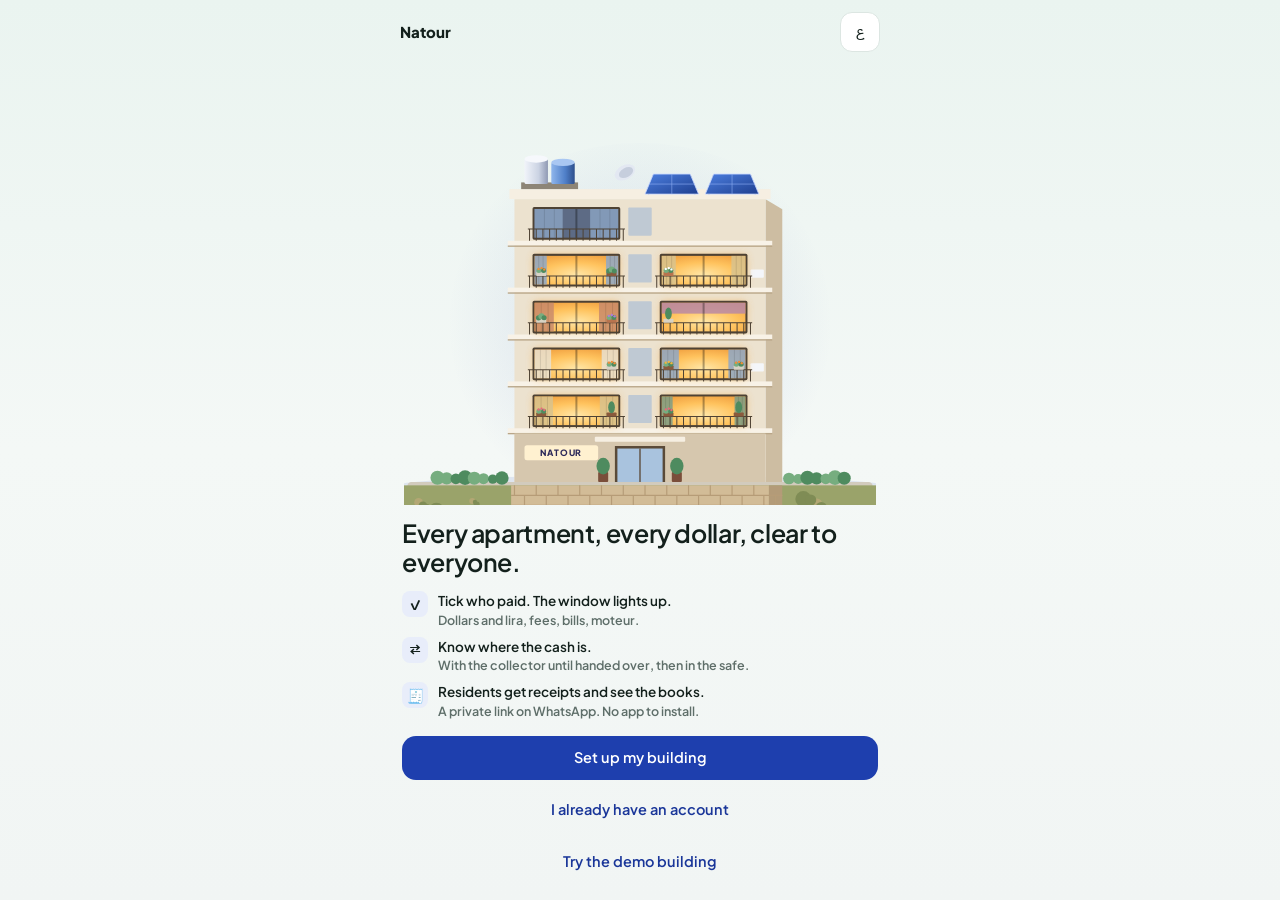
==== commit b9596f64: "Public build: apartment label setting Co-Authored-By: Claude Sonnet 5.5 <noreply@anthropic.com> Clau" ====
--- a/natour-test/index.html
+++ b/natour-test/index.html
@@ -3552,7 +3552,7 @@
 </script>
 <script>
 /*! © 2026 DropTheHat LTD. All rights reserved. Not licensed for copying, modification or redistribution. */
-var LANG="en";try{LANG=localStorage.getItem("bny15_lang")||("ar"===(navigator.language||"").slice(0,2)?"ar":"en")}catch(e){}var MONTHS_EN=["January","February","March","April","May","June","July","August","September","October","November","December"],MONTHS_AR=["كانون الثاني","شباط","آذار","نيسان","أيار","حزيران","تموز","آب","أيلول","تشرين الأول","تشرين الثاني","كانون الأول"],S=emptyState();function emptyState(){return{building:null,members:[],units:[],cycles:[],charges:[],payments:[],handovers:[],expenses:[],tasks:[],events:[],invites:[],contacts:[],me:null,role:null,resident:null}}function t(e,t){return"ar"===LANG?t:e}function pad2(e){return(e<10?"0":"")+e}function todayIso(){var e=new Date;return e.getFullYear()+"-"+pad2(e.getMonth()+1)+"-"+pad2(e.getDate())}function dayKey(e){if(!e)return"";if(e.length<=10)return e;var t=new Date(e);return t.getFullYear()+"-"+pad2(t.getMonth()+1)+"-"+pad2(t.getDate())}function nowIso(){return(new Date).toISOString()}function esc(e){return String(null==e?"":e).replace(/&/g,"&amp;").replace(/</g,"&lt;").replace(/>/g,"&gt;").replace(/"/g,"&quot;").replace(/'/g,"&#39;")}function jsArg(e){return esc(JSON.stringify(null==e?"":e))}function uuid(){return window.crypto&&crypto.randomUUID?crypto.randomUUID():"xxxxxxxx-xxxx-4xxx-yxxx-xxxxxxxxxxxx".replace(/[xy]/g,function(e){var t=16*Math.random()|0;return("x"===e?t:3&t|8).toString(16)})}function token(){return uuid().replace(/-/g,"")}function byId(e,t){for(var n=0;n<e.length;n++)if(e[n].id===t)return e[n];return null}function num(e){var t=Number(e);return isFinite(t)?t:0}function round(e,t){return"LBP"===t?Math.round(e):Math.round(100*e)/100}function tiny(e,t){return Math.abs(e)<("LBP"===t?1:.005)}function fmt(e,t){return"⁦"+fmtRaw(e,t)+"⁩"}function fmtRaw(e,t){var n=num(e),a=n<0?"-":"";if(n=Math.abs(n),"LBP"===t)return n>=1e6&&n%1e5==0?a+(n/1e6).toLocaleString("en-US",{maximumFractionDigits:1})+"M LBP":a+Math.round(n).toLocaleString("en-US")+" LBP";var s=Math.round(100*n)/100;return a+"$"+s.toLocaleString("en-US",{minimumFractionDigits:s%1?2:0,maximumFractionDigits:2})}function baseUsd(){return"USD"===setting("base_cur")}function toBase(e,t){if(!baseUsd()||"charges"!==e&&"expenses"!==e||"LBP"!==t.cur)return t;var n=num(t.fx)||rate(),a=function(e){return Math.round(num(e)/n*100)/100};if(t.orig_amount=num(t.amount),t.orig_cur="LBP",t.fx=n,t.amount=a(t.amount),t.cur="USD",t.overrides){var s={};Object.keys(t.overrides).forEach(function(e){s[e]=a(t.overrides[e])}),t.overrides=s}return t.meter&&(t.meter=Object.assign({},t.meter,{rate:Math.round(num(t.meter.rate)/n*1e4)/1e4,fixed:a(t.meter.fixed)})),t}function fxText(e){return"@ "+Math.round(num(e)).toLocaleString("en-US")}function origNote(e){return e?"LBP"===e.orig_cur&&e.orig_amount?" ("+fmt(e.orig_amount,"LBP")+" "+fxText(e.fx||rate())+")":"LBP"===e.cur&&e.fx?" · "+fxText(e.fx):"":""}function fxField(e,n,a,s){if("LBP"!==n)return"";var i=a||rate();return setTimeout(function(){fxHint(e,s);var t=document.getElementById(s);t&&!t._fx&&(t._fx=1,t.addEventListener("input",function(){fxHint(e,s)}))},0),'<label class="field"><span>'+esc(t("Exchange rate (LBP per $1)","سعر الصرف (ليرة لكل دولار)"))+'</span><input class="input" id="'+e+'" inputmode="numeric" value="'+esc(i)+'" oninput="fxHint(\''+e+"','"+s+'\')"><small class="hint" id="'+e+'-h"></small></label>'}function fxHint(e,n){var a=document.getElementById(e+"-h"),s=document.getElementById(n),i=num(val(e));a&&(a.textContent=s&&num(s.value)>0&&i>0?"= "+fmt(num(s.value)/i,"USD")+(Math.round(i)!==Math.round(rate())?t(" · building rate is "," · سعر البناية ")+Math.round(rate()).toLocaleString("en-US"):""):"")}function fmtPair(e,t){if(baseUsd())return fmt((e.USD||0)+(e.LBP||0)/rate(),"USD");var n=[];return tiny(e.USD||0,"USD")||n.push(fmt(e.USD,"USD")),tiny(e.LBP||0,"LBP")||n.push(fmt(e.LBP,"LBP")),n.length?"⁦"+n.join(" + ")+"⁩":fmt(0,t||"USD")}function pair(){return{USD:0,LBP:0}}function addTo(e,t,n){return e[t]=(e[t]||0)+n,e}function rate(){return num(setting("rate"))||89500}function toUsd(e,t){return"LBP"===t?e/rate():e}function pairUsd(e){return(e.USD||0)+(e.LBP||0)/rate()}function setting(e){return S.building&&S.building.settings?S.building.settings[e]:void 0}function bName(){return S.building?"ar"===LANG&&S.building.name_ar||S.building.name:""}function L(e,t){return t=t||"title","ar"===LANG&&e[t+"_ar"]||e[t]}var _tagKey="",_tagDup={};function unitTag(e){if(!e)return"";var t=S.units.length+":"+(S._rev||0);if(t!==_tagKey){_tagKey=t,_tagDup={};var n={};S.units.forEach(function(e){var t=String(e.code).toUpperCase();null!=n[t]&&n[t]!==blockOf(e)&&(_tagDup[t]=1),null==n[t]&&(n[t]=blockOf(e))})}return _tagDup[String(e.code).toUpperCase()]&&blockOf(e)?blockOf(e)+"-"+e.code:e.code}function unitName(e){return e?"ar"===LANG&&e.name_ar||e.name:""}function dateLabel(e,t){if(!e)return"";var n=new Date(e.length<=10?e+"T12:00:00":e),a={day:"numeric",month:"short"};n.getFullYear()!==(new Date).getFullYear()&&(a.year="numeric");var s=n.toLocaleDateString("ar"===LANG?"ar-LB":"en-GB",a);return t&&(s+=" · "+n.toLocaleTimeString("ar"===LANG?"ar-LB":"en-US",{hour:"numeric",minute:"2-digit"})),s}function periodLabel(e,t){if(!e)return"";var n=e.split("-"),a=Number(n[1])-1;return("ar"===(t||LANG)?MONTHS_AR[a]:MONTHS_EN[a])+" "+n[0]}function cycleTitle(e,t){return e?(t=t||LANG,"month"===e.kind&&e.period?periodLabel(e.period,t):"ar"===t&&e.title_ar||e.title):""}function nextPeriod(e){var t=e.split("-"),n=Number(t[0]),a=Number(t[1])+1;return a>12&&(a=1,n++),n+"-"+pad2(a)}function currentPeriod(){var e=new Date;return e.getFullYear()+"-"+pad2(e.getMonth()+1)}function activeUnits(){return S.units.filter(function(e){return!1!==e.active}).sort(function(e,t){return(e.sort||0)-(t.sort||0)||String(e.code).localeCompare(String(t.code),"en",{numeric:!0})})}function unitInCycle(e,t){if(!e||!1===e.active)return!1;if(!t||!e.created_at)return!0;var n=dayKey(e.created_at);return"month"===t.kind&&t.period?n.slice(0,7)<=t.period:!t.created_at||n<=dayKey(t.created_at)}function inSplit(e,t){return!t||!t.created_at||!e.created_at||e.created_at<=t.created_at}function blockOf(e){return e&&e.block||""}function blocks(){var e={},t=[];return activeUnits().forEach(function(n){var a=blockOf(n);a&&!e[a]&&(e[a]=1,t.push(a))}),t.sort(function(e,t){return e.localeCompare(t,"en",{numeric:!0})})}function inBlock(e,t){return!t||!t.block||blockOf(e)===t.block}function blockLabel(e){return e?t("Block ","بلوك ")+e:t("Whole building","كل البناية")}function weightSum(e,t){return activeUnits().filter(function(n){return unitInCycle(n,e)&&inSplit(n,t)&&inBlock(n,t)}).reduce(function(e,t){return e+num(null==t.weight?1:t.weight)},0)||1}function splitPool(e,t){var n=e.overrides||{};return activeUnits().filter(function(n){return unitInCycle(n,t)&&inSplit(n,e)&&inBlock(n,e)}).map(function(e){return{u:e,fixed:null!=n[e.id]&&""!==n[e.id]}})}function splitRest(e,t){var n=e.overrides||{},a=0;return splitPool(e,t).forEach(function(e){e.fixed&&(a+=num(n[e.u.id]))}),Math.max(0,num(e.amount)-a)}function splitRestWeight(e,t){return splitPool(e,t).filter(function(e){return!e.fixed}).reduce(function(e,t){return e+num(null==t.u.weight?1:t.u.weight)},0)||1}function splitAlloc(e,t){var n="LBP"===e.cur?1:100,a=Math.round(splitRest(e,t)*n),s=splitRestWeight(e,t),i=splitPool(e,t).filter(function(e){return!e.fixed}).map(function(e){var t=a*num(null==e.u.weight?1:e.u.weight)/s;return{id:e.u.id,base:Math.floor(t+1e-9),frac:t-Math.floor(t+1e-9)}}),r=a-i.reduce(function(e,t){return e+t.base},0);i.slice().sort(function(e,t){return t.frac-e.frac}).forEach(function(e){r>0&&e.frac>1e-9&&(e.base++,r--)});var o={};return i.forEach(function(e){o[e.id]=e.base/n}),o}function dueFor(e,t){if(!t||!1===t.active)return 0;var n=e.overrides||{};if(null!=n[t.id]&&""!==n[t.id])return num(n[t.id]);var a=byId(S.cycles,e.cycle_id);if(!unitInCycle(t,a)||!inBlock(t,e))return 0;if(e.pass_through||"custom"===e.split)return 0;var s=num(null==t.weight?1:t.weight);return"weight"===e.split?round(num(e.amount)*s,e.cur):"total"===e.split?inSplit(t,e)&&splitAlloc(e,a)[t.id]||0:num(e.amount)}function chargesOf(e){return S.charges.filter(function(t){return t.cycle_id===e}).sort(function(e,t){var n={fixed:0,due:1,service:2};return n[e.kind]-n[t.kind]||(e.sort||0)-(t.sort||0)||String(e.created_at||"").localeCompare(String(t.created_at||""))})}function meterUnit(e){return e&&"m3"===e.unit?"m³":"kWh"}function meterKindFor(e){var t=String(e||"").toLowerCase();return/water|m3|m³|مياه|ماء/.test(t)?"function"!=typeof feature||feature("meter_m3")?"m3":"":/generat|moteur|motor|kwh|مولد|مولّد|موتور/.test(t)&&("function"!=typeof feature||feature("meter_kwh"))?"kwh":""}function kwhNote(e,t){var n=e&&e.meter&&t&&e.meter.kwh?e.meter.kwh[t.id]:null;return null!=n?" ("+n+" "+meterUnit(e.meter)+")":""}function chargeTotal(e){return activeUnits().reduce(function(t,n){return t+dueFor(e,n)},0)}function livePayments(){return S.payments.filter(function(e){return!e.voided_at})}function liveExpenses(){return S.expenses.filter(function(e){return!e.voided_at})}var _payIdx=null,_payIdxKey="";function payIndex(){var e=S.payments.length+":"+(S.payments.length?S.payments[S.payments.length-1].id:"")+":"+S._rev;return _payIdx&&_payIdxKey===e||(_payIdx={},livePayments().forEach(function(e){var t=e.charge_id+"|"+e.unit_id;(_payIdx[t]=_payIdx[t]||[]).push(e)}),_payIdxKey=e),_payIdx}function paymentsFor(e,t){return payIndex()[e+"|"+t]||[]}function paidFor(e,t){return paymentsFor(e.id,t.id).reduce(function(e,t){return e+num(t.amount)},0)}function cell(e,t){var n=dueFor(e,t),a=paymentsFor(e.id,t.id),s=a.reduce(function(e,t){return e+num(t.amount)},0),i=round(Math.max(0,n-s),e.cur),r=n<=0&&s<=0?"none":tiny(i,e.cur)?"paid":s>0?"part":"owes",o=a.some(function(e){return"collector"===e.channel&&!handoverConfirmed(e.handover_id)});return{due:n,paid:s,left:tiny(i,e.cur)?0:i,state:r,pocket:o&&"paid"===r,payments:a}}function handoverConfirmed(e){if(!e)return!1;var t=byId(S.handovers,e);return!!t&&"confirmed"===t.status}function visibleCycles(){return S.cycles.filter(function(e){return!1!==e.published||isManager()}).sort(function(e,t){var n="month"===e.kind?e.period||"":String(e.created_at||"").slice(0,7),a="month"===t.kind?t.period||"":String(t.created_at||"").slice(0,7);return n!==a?n<a?1:-1:"month"===e.kind?-1:1})}function isSharedBook(){return!(!S.building||"shared"!==S.building.kind)}function testBuild(){return!!(window.BINAYATI_CONFIG||{}).testBuild}function monthCycles(){return visibleCycles().filter(function(e){return"month"===e.kind})}function latestMonth(){for(var e=currentPeriod(),t=monthCycles(),n=0;n<t.length;n++)if(t[n].period<=e)return t[n];return t[t.length-1]||null}function cycleOrderKey(e){return"month"===e.kind?e.period||"":String(e.created_at||"").slice(0,7)}function cycleSummary(e,t){var n={due:pair(),paid:pair(),pocket:pair(),dueEq:0,paidEq:0,pocketEq:0,units:0,settled:0,owing:[],supDue:pair(),supPaid:pair(),pct:0};if(!e)return n;var a=chargesOf(e.id);return(t||activeUnits()).forEach(function(e){var t=!1,s=!1,i=pair();a.forEach(function(a){var r=cell(a,e);if(!(r.due<=0)){if(a.pass_through)return addTo(n.supDue,a.cur,r.due),void addTo(n.supPaid,a.cur,Math.min(r.paid,r.due));t=!0,addTo(n.due,a.cur,r.due);var o=Math.min(r.paid,r.due);addTo(n.paid,a.cur,o),r.pocket&&addTo(n.pocket,a.cur,o),r.left>0&&(s=!0,addTo(i,a.cur,r.left))}}),t&&(n.units++,s?n.owing.push({unit:e,owed:i}):n.settled++)}),n.dueEq=pairUsd(n.due),n.paidEq=pairUsd(n.paid),n.pocketEq=pairUsd(n.pocket),n.pct=n.dueEq>0?Math.round(n.paidEq/n.dueEq*100):0,n}function unitCycle(e,t){var n={due:pair(),paid:pair(),left:pair(),any:!1,state:"none",cells:[]};if(!t)return n;chargesOf(t.id).forEach(function(t){var a=cell(t,e);a.due<=0&&a.paid<=0||(n.cells.push({ch:t,c:a}),t.pass_through||(n.any=!0,addTo(n.due,t.cur,a.due),addTo(n.paid,t.cur,Math.min(a.paid,a.due)),addTo(n.left,t.cur,a.left)))});var a=pair();n.cells.forEach(function(e){addTo(a,e.ch.cur,e.c.left)}),n.allLeft=a;var s=pairUsd(n.left),i=pairUsd(n.paid);return n.state=n.any?s<.005?"paid":i>0?"part":"owes":pairUsd(a)>0?"owes":"none",n}function unitBalance(e,t){var n={owed:pair(),arrears:pair(),credit:pair()},a=t?cycleOrderKey(t):"9999";return S.cycles.forEach(function(s){if(!1!==s.published){var i=t&&s.id!==t.id&&cycleOrderKey(s)<a&&"month"===s.kind;chargesOf(s.id).forEach(function(t){var a=cell(t,e);a.left>0&&(addTo(n.owed,t.cur,a.left),i&&addTo(n.arrears,t.cur,a.left)),a.paid>a.due&&addTo(n.credit,t.cur,a.paid-a.due)})}}),n}function totalArrears(e){var t=pair(),n=0;return activeUnits().forEach(function(a){var s=unitBalance(a,e);pairUsd(s.arrears)>.005&&(n++,addTo(t,"USD",s.arrears.USD),addTo(t,"LBP",s.arrears.LBP))}),{total:t,units:n}}function safePerBlock(){return"block"===setting("safe_mode")&&blocks().length>1}function sharedDirectIds(){var e={};return S.building&&"shared"===S.building.kind?S._dirKey===S.payments.length+"|"+S.charges.length+"|"+(S._rev||"")?S._dir:(S.cycles.forEach(function(t){"project"!==t.kind&&sharedBillDone(t)&&S.charges.forEach(function(n){n.cycle_id===t.id&&(e[n.id]=1)})}),S._dir=e,S._dirKey=S.payments.length+"|"+S.charges.length+"|"+(S._rev||""),e):e}function sharedBillDone(e){var t=S.charges.filter(function(t){return t.cycle_id===e.id});if(!t.length)return!1;for(var n=!1,a=0;a<S.units.length;a++){var s=S.units[a];if(!1!==s.active)for(var i=0;i<t.length;i++){var r=cell(t[i],s);if(r.due>0&&(n=!0,r.left>.005))return!1}}return n}function cashState(e){var t=!!e&&safePerBlock(),n=blocks()[0],a=t?{USD:num(null!=setting("opening_usd_"+e)?setting("opening_usd_"+e):e===n?setting("opening_usd"):0),LBP:num(null!=setting("opening_lbp_"+e)?setting("opening_lbp_"+e):e===n?setting("opening_lbp"):0)}:{USD:num(setting("opening_usd")),LBP:num(setting("opening_lbp"))};!t&&safePerBlock()&&blocks().forEach(function(e){e===n?null!=setting("opening_usd_"+e)&&(a.USD+=num(setting("opening_usd_"+e))-num(setting("opening_usd")),a.LBP+=num(setting("opening_lbp_"+e))-num(setting("opening_lbp"))):(a.USD+=num(setting("opening_usd_"+e)),a.LBP+=num(setting("opening_lbp_"+e)))});var s={};t&&S.units.forEach(function(e){s[e.id]=blockOf(e)});var i={},r=pair();function o(e){return i[e]=i[e]||{USD:0,LBP:0,pending:pair(),pendingId:null}}var l={},c=sharedDirectIds();S.charges.forEach(function(e){e.pass_through&&(l[e.id]=!0)}),livePayments().forEach(function(n){if(!t||s[n.unit_id]===e){var i=num(n.amount);if(!c[n.charge_id]||"collector"!==n.channel||handoverConfirmed(n.handover_id))if(l[n.charge_id]&&addTo(r,n.cur,i),"collector"!==n.channel||handoverConfirmed(n.handover_id))addTo(a,n.cur,i);else{var d=o(n.received_by||"unknown");addTo(d,n.cur,i),n.handover_id&&(addTo(d.pending,n.cur,i),d.pendingId=n.handover_id)}}}),liveExpenses().forEach(function(s){if(!t||(s.block||n)===e){var i=num(s.amount);if(s.charge_id&&l[s.charge_id]&&addTo(r,s.cur,-i),"collector"!==s.paid_from||handoverConfirmed(s.handover_id))addTo(a,s.cur,-i);else{var c=o(s.paid_by||"unknown");addTo(c,s.cur,-i),s.handover_id&&(addTo(c.pending,s.cur,-i),c.pendingId=s.handover_id)}}});var d=pair();Object.keys(i).forEach(function(e){addTo(d,"USD",i[e].USD),addTo(d,"LBP",i[e].LBP)});var u=S.handovers.filter(function(e){return"pending"===e.status});return{safe:a,pockets:i,withCollector:d,supplier:r,pending:u,building:{USD:a.USD+d.USD-Math.max(0,r.USD),LBP:a.LBP+d.LBP-Math.max(0,r.LBP)}}}function collectedIn(e){var t=pair();if(!e)return t;var n={};return chargesOf(e.id).forEach(function(e){e.pass_through||(n[e.id]=!0)}),livePayments().forEach(function(e){n[e.charge_id]&&addTo(t,e.cur,num(e.amount))}),t}function spentIn(e){var t=pair();return liveExpenses().forEach(function(n){e&&n.cycle_id===e.id&&!n.charge_id&&addTo(t,n.cur,num(n.amount))}),t}function member(e){for(var t=0;t<S.members.length;t++)if(S.members[t].user_id===e)return S.members[t];return null}function mName(e,t){return e&&("ar"===(t||LANG)?e.display_name_ar||e.display_name:e.display_name||e.display_name_ar)||""}function memberName(e,n){var a=member(e);return a&&mName(a,n)?mName(a,n):t("Someone","أحدهم")}function collectors(){return S.members.filter(function(e){return"collector"===e.role})}function isManager(){return!UI.pvCol&&("manager"===S.role||"comanager"===S.role)}var PERMS=[["pay","Tick payments","تأشير الدفعات","Mark apartments as paid","تأشير الشقق كمدفوعة"],["spend","Log money spent","تسجيل المصاريف","Expenses from the safe or their pocket","مصاريف من الصندوق أو من جيبه"],["charges","Change charges & apartments","تعديل الرسوم والشقق","Fees, bills to split, months, apartment list","الرسوم والفواتير والأشهر وقائمة الشقق"],["books","See the books","رؤية الحسابات","Totals, the safe, every payment and expense","المجاميع والصندوق وكل دفعة ومصروف"],["tasks","Tasks & reminders","المهام والتذكيرات","Tick tasks off (co-managers also add them)","تأشير المهام (المدير المساعد يضيفها أيضاً)"],["team","Invite people","دعوة أشخاص","Create collector or co-manager links","إنشاء روابط للجابي أو المدير المساعد"]];function permDefault(e,t){return"manager"===e||"comanager"===e||"collector"===e&&["pay","spend","books","tasks"].indexOf(t)>=0}function memberCan(e,t){if(!e)return!1;if("manager"===e.role)return!0;var n=e.perms||{};return null!=n[t]?!!n[t]:permDefault(e.role,t)}function can(e){if("manager"===S.role)return!0;var t=S.me&&S.members.filter(function(e){return e.user_id===S.me.id})[0];return t?memberCan(t,e):permDefault(S.role,e)}function collectorLabel(e){var t=collectors()[0];return t&&mName(t,e)?mName(t,e):"ar"===(e||LANG)&&setting("collector_name_ar")?setting("collector_name_ar"):setting("collector_name")||("ar"===(e||LANG)?"الجابي":"the collector")}var WA_ICON='<svg viewBox="0 0 24 24" width="20" height="20" aria-hidden="true"><path fill="currentColor" d="M12 2a10 10 0 0 0-8.6 15.1L2 22l5-1.3A10 10 0 1 0 12 2zm0 18.2a8.2 8.2 0 0 1-4.2-1.2l-.3-.2-3 .8.8-2.9-.2-.3A8.2 8.2 0 1 1 12 20.2zm4.5-6.1c-.2-.1-1.5-.7-1.7-.8-.2-.1-.4-.1-.6.1l-.8 1c-.1.2-.3.2-.5.1a6.7 6.7 0 0 1-3.3-2.9c-.2-.4.2-.4.7-1.3.1-.2 0-.3 0-.4l-.8-1.8c-.2-.5-.4-.4-.6-.4h-.5a1 1 0 0 0-.7.3 3 3 0 0 0-.9 2.2 5.2 5.2 0 0 0 1.1 2.7 11.8 11.8 0 0 0 4.5 4c1.7.7 2.3.8 3.2.6a2.7 2.7 0 0 0 1.8-1.2 2.2 2.2 0 0 0 .2-1.3c-.1-.1-.3-.2-.5-.3z"/></svg>';function hasCollector(){return collectors().length>0||!!setting("collector_name")}function payToName(e){return hasCollector()?collectorLabel(e):"ar"===(e||LANG)?"مدير البناية":"the building manager"}function roleLabel(e){return{manager:t("Manager","المدير"),comanager:t("Co-manager","مدير مساعد"),collector:t("Collector","الجابي")}[e]||e}var REPEATS={none:["Once","مرة واحدة"],daily:["Every day","كل يوم"],weekly:["Every week","كل أسبوع"],monthly:["Every month","كل شهر"],quarterly:["Every 3 months","كل 3 أشهر"],halfyear:["Every 6 months","كل 6 أشهر"],yearly:["Every year","كل سنة"]};function rollDate(e,t){var n=new Date((e||todayIso())+"T12:00:00");if("daily"===t){var a=new Date(todayIso()+"T12:00:00");n<a&&(n=a),n.setDate(n.getDate()+1)}else"weekly"===t?n.setDate(n.getDate()+7):"monthly"===t?n.setMonth(n.getMonth()+1):"quarterly"===t?n.setMonth(n.getMonth()+3):"halfyear"===t?n.setMonth(n.getMonth()+6):"yearly"===t&&n.setFullYear(n.getFullYear()+1);return n.getFullYear()+"-"+pad2(n.getMonth()+1)+"-"+pad2(n.getDate())}function openTasks(e){return S.tasks.filter(function(t){return!(t.done_at||e&&t.assignee!==e)}).sort(function(e,t){return String(e.due_on||"9").localeCompare(String(t.due_on||"9"))})}var CATS={gen:["⚡","Generator & fuel","المولد والمازوت"],elev:["🛗","Elevator","المصعد"],water:["💧","Water","المياه"],clean:["🧹","Cleaning","التنظيف"],light:["💡","Lighting","الإنارة"],repair:["🔧","Repairs","تصليحات"],staff:["🧑‍🔧","Staff pay","أجور"],supplier:["↗","Supplier","مورّد"],other:["🧾","Other","أخرى"]};function catIcon(e){return((void 0!==CATS_ALL&&CATS_ALL||CATS)[e]||CATS.other)[0]}function catName(e){var t=(void 0!==CATS_ALL&&CATS_ALL||CATS)[e]||CATS.other;return"ar"===LANG?t[2]:t[1]}function unitLevel(e){if(e&&"object"==typeof e){if(null!=e.floor&&""!==e.floor)return Number(e.floor);e=e.code}var t,n=String(e||"").trim().toUpperCase().replace(/\s+/g,"");if(t=n.match(/^SS(\d*)/))return-(Number(t[1])||1);if(t=n.match(/^-(\d+)/))return-Number(t[1]);if(/^(G|RDC|0)/.test(n))return 0;if(t=n.match(/^(\d+)/)){var a=Number(t[1]);return t[1].length>=3?Math.floor(a/100):a}return null}function levelsFor(e){var t=e.filter(function(e){return null!=unitLevel(e.u||e.code)});if(!e.length||t.length<e.length/2)return null;var n={};function a(e){return e.u&&e.u.spot?e.u.spot:String(e.code)}return e.forEach(function(e){var t=unitLevel(e.u||e.code);null==t&&(t=1),(n[t]=n[t]||[]).push(e)}),Object.keys(n).map(function(e){var t=n[e].sort(function(e,t){return a(e).localeCompare(a(t),"en",{numeric:!0})});return{lv:Number(e),wins:t.map(function(e){return e.win})}}).reduce(function(e,t){if(t.wins.length<=6)return e.push(t),e;for(var n=0;n<t.wins.length;n+=6)e.push({lv:t.lv+n/600,wins:t.wins.slice(n,n+6)});return e},[])}var CHARGE_PRESETS={fixed:[{g:["Upkeep","الصيانة والتشغيل"],en:"Building maintenance",ar:"صيانة البناية",amt:20,cur:"USD",split:"each"},{g:["Upkeep","الصيانة والتشغيل"],en:"Staircase & common areas cleaning",ar:"تنظيف الدرج والأقسام المشتركة",amt:10,cur:"USD",split:"each"},{g:["Upkeep","الصيانة والتشغيل"],en:"Elevator maintenance contract",ar:"عقد صيانة المصعد",amt:60,cur:"USD",split:"total"},{g:["Upkeep","الصيانة والتشغيل"],en:"Water pump maintenance",ar:"صيانة مضخة المياه",amt:20,cur:"USD",split:"total"},{g:["Upkeep","الصيانة والتشغيل"],en:"Garden care",ar:"العناية بالحديقة",amt:40,cur:"USD",split:"total"},{g:["Trash","النفايات"],en:"Trash collection (door to door)",ar:"جمع النفايات من الأبواب",amt:5,cur:"USD",split:"each"},{g:["Trash","النفايات"],en:"Trash collection company",ar:"شركة جمع النفايات",amt:60,cur:"USD",split:"total"},{g:["Trash","النفايات"],en:"Trash bags & bin cleaning",ar:"أكياس النفايات وتنظيف المستوعبات",amt:2,cur:"USD",split:"each"},{g:["Staff","الموظفون"],en:"Natour (concierge) salary",ar:"راتب الناطور",amt:300,cur:"USD",split:"total"},{g:["Staff","الموظفون"],en:"Security guard",ar:"أجر الحارس",amt:400,cur:"USD",split:"total"},{g:["Staff","الموظفون"],en:"Cleaner",ar:"أجر عامل التنظيف",amt:100,cur:"USD",split:"total"},{g:["Power & water","الكهرباء والمياه"],en:"Common areas electricity (EDL meter)",ar:"كهرباء الأقسام المشتركة (عداد الدولة)",amt:2e6,cur:"LBP",split:"total"},{g:["Power & water","الكهرباء والمياه"],en:"Common areas generator subscription",ar:"اشتراك المولد للأقسام المشتركة",amt:40,cur:"USD",split:"total"},{g:["Power & water","الكهرباء والمياه"],en:"Building generator diesel",ar:"مازوت مولّد البناية",amt:150,cur:"USD",split:"total"},{g:["Power & water","الكهرباء والمياه"],en:"Water subscription (monthly share)",ar:"اشتراك المياه (الحصة الشهرية)",amt:1e6,cur:"LBP",split:"total"},{g:["Savings","الادخار"],en:"Reserve fund",ar:"صندوق الاحتياط",amt:5,cur:"USD",split:"each"},{g:["Savings","الادخار"],en:"Solar system installment",ar:"قسط نظام الطاقة الشمسية",amt:25,cur:"USD",split:"each"}],due:[{g:["Water","المياه"],en:"Water bill (Water Establishment)",ar:"فاتورة مؤسسة المياه",amt:1e7,cur:"LBP",split:"total"},{g:["Water","المياه"],en:"Water tanker fill",ar:"نقلة صهريج مياه",amt:40,cur:"USD",split:"total"},{g:["Water","المياه"],en:"Water tank cleaning",ar:"تنظيف خزانات المياه",amt:80,cur:"USD",split:"total"},{g:["Water","المياه"],en:"Water pump repair",ar:"تصليح مضخة المياه",amt:60,cur:"USD",split:"total"},{g:["Power","الكهرباء"],en:"EDL bill (common meter)",ar:"فاتورة كهرباء الدولة (العداد المشترك)",amt:3e6,cur:"LBP",split:"total"},{g:["Power","الكهرباء"],en:"Generator diesel top-up",ar:"تعبئة مازوت للمولّد",amt:200,cur:"USD",split:"total"},{g:["Power","الكهرباء"],en:"Generator repair",ar:"تصليح المولّد",amt:100,cur:"USD",split:"total"},{g:["Power","الكهرباء"],en:"Solar batteries replacement",ar:"تبديل بطاريات الطاقة الشمسية",amt:600,cur:"USD",split:"total"},{g:["Repairs","التصليحات"],en:"Elevator repair",ar:"تصليح المصعد",amt:150,cur:"USD",split:"total"},{g:["Repairs","التصليحات"],en:"Plumbing repair",ar:"تصليحات صحية",amt:50,cur:"USD",split:"total"},{g:["Repairs","التصليحات"],en:"Electrical repair",ar:"تصليحات كهربائية",amt:50,cur:"USD",split:"total"},{g:["Repairs","التصليحات"],en:"Intercom or entrance door repair",ar:"تصليح الإنترفون أو باب المدخل",amt:60,cur:"USD",split:"total"},{g:["Repairs","التصليحات"],en:"Garage gate repair",ar:"تصليح باب الموقف",amt:80,cur:"USD",split:"total"},{g:["Repairs","التصليحات"],en:"Roof waterproofing",ar:"عزل السطح",amt:1500,cur:"USD",split:"total"},{g:["Repairs","التصليحات"],en:"Painting common areas",ar:"دهان الأقسام المشتركة",amt:800,cur:"USD",split:"total"},{g:["Safety & admin","السلامة والإدارة"],en:"Fire extinguishers refill",ar:"تعبئة طفايات الحريق",amt:60,cur:"USD",split:"total"},{g:["Safety & admin","السلامة والإدارة"],en:"Pest control",ar:"رش مبيدات",amt:50,cur:"USD",split:"total"},{g:["Safety & admin","السلامة والإدارة"],en:"Building insurance",ar:"تأمين البناية",amt:300,cur:"USD",split:"total"},{g:["Safety & admin","السلامة والإدارة"],en:"Municipality fees (common parts)",ar:"رسوم البلدية (الأقسام المشتركة)",amt:5e6,cur:"LBP",split:"total"},{g:["Safety & admin","السلامة والإدارة"],en:"Lawyer or syndicate fees",ar:"أتعاب المحامي أو النقابة",amt:100,cur:"USD",split:"total"},{g:["Trash","النفايات"],en:"New trash bins",ar:"مستوعبات نفايات جديدة",amt:80,cur:"USD",split:"total"},{g:["Trash","النفايات"],en:"Bulky waste removal (renovation debris)",ar:"رفع ردميات وأغراض كبيرة",amt:50,cur:"USD",split:"total"},{g:["Trash","النفايات"],en:"Municipality trash fee",ar:"رسم النفايات للبلدية",amt:2e6,cur:"LBP",split:"total"},{g:["Other","أخرى"],en:"Common light bulbs",ar:"لمبات الأقسام المشتركة",amt:20,cur:"USD",split:"total"},{g:["Other","أخرى"],en:"Holiday decoration",ar:"زينة الأعياد",amt:50,cur:"USD",split:"total"}],service:[{g:["Collected for a supplier","تُجمع لمورّد"],en:"Private generator (moteur)",ar:"اشتراك الموتور",cur:"USD"},{g:["Collected for a supplier","تُجمع لمورّد"],en:"Internet",ar:"اشتراك الإنترنت",cur:"USD"},{g:["Collected for a supplier","تُجمع لمورّد"],en:"Satellite dish",ar:"اشتراك الدش",cur:"USD"},{g:["Collected for a supplier","تُجمع لمورّد"],en:"Cable TV",ar:"اشتراك الكابل",cur:"USD"},{g:["Collected for a supplier","تُجمع لمورّد"],en:"Drinking water delivery",ar:"توصيل مياه الشرب",cur:"USD"},{g:["Collected for a supplier","تُجمع لمورّد"],en:"Cooking gas",ar:"غاز الطبخ",cur:"USD"},{g:["Collected for a supplier","تُجمع لمورّد"],en:"Solar power share",ar:"حصة الطاقة الشمسية",cur:"USD"},{g:["Collected for a supplier","تُجمع لمورّد"],en:"Private trash pickup",ar:"جمع النفايات الخاص",cur:"USD"},{g:["Collected for a supplier","تُجمع لمورّد"],en:"Parking space rent",ar:"إيجار موقف السيارة",cur:"USD"}]},EXPENSE_PRESETS=[{cat:"gen",en:"Generator diesel",ar:"مازوت المولّد"},{cat:"gen",en:"Generator oil & filters",ar:"زيت وفلاتر المولّد"},{cat:"gen",en:"Generator repair",ar:"تصليح المولّد"},{cat:"elev",en:"Elevator monthly service",ar:"صيانة المصعد الشهرية"},{cat:"elev",en:"Elevator repair",ar:"تصليح المصعد"},{cat:"water",en:"Water bill",ar:"فاتورة المياه"},{cat:"water",en:"Water tanker",ar:"صهريج مياه"},{cat:"water",en:"Water tank cleaning",ar:"تنظيف خزانات المياه"},{cat:"water",en:"Water pump repair",ar:"تصليح مضخة المياه"},{cat:"clean",en:"Cleaning supplies",ar:"مواد تنظيف"},{cat:"clean",en:"Glass & window cleaner",ar:"منظّف زجاج"},{cat:"clean",en:"Floor cleaner & detergent",ar:"منظّف أرضيات ومسحوق"},{cat:"clean",en:"Mops, brooms & cloths",ar:"ممسحات ومكانس وفوط"},{cat:"clean",en:"Trash bags",ar:"أكياس نفايات"},{cat:"clean",en:"Trash collection fee",ar:"رسم جمع النفايات"},{cat:"clean",en:"Trash bins",ar:"مستوعبات نفايات"},{cat:"clean",en:"Bulky waste removal",ar:"رفع ردميات وأغراض كبيرة"},{cat:"clean",en:"Pest control",ar:"رش مبيدات"},{cat:"light",en:"Light bulbs",ar:"لمبات إنارة"},{cat:"light",en:"EDL bill (common meter)",ar:"فاتورة كهرباء الدولة (العداد المشترك)"},{cat:"light",en:"Electrician",ar:"كهربائي"},{cat:"repair",en:"Plumber",ar:"سنكري"},{cat:"repair",en:"Locksmith / door repair",ar:"تصليح أقفال وأبواب"},{cat:"repair",en:"Intercom repair",ar:"تصليح الإنترفون"},{cat:"repair",en:"Painting",ar:"دهان"},{cat:"repair",en:"Roof waterproofing",ar:"عزل السطح"},{cat:"repair",en:"Fire extinguishers refill",ar:"تعبئة طفايات الحريق"},{cat:"staff",en:"Natour salary",ar:"راتب الناطور"},{cat:"staff",en:"Cleaner pay",ar:"أجر عامل التنظيف"},{cat:"staff",en:"Gardener",ar:"جنيناتي"},{cat:"other",en:"Building insurance",ar:"تأمين البناية"},{cat:"other",en:"Municipality fees",ar:"رسوم البلدية"},{cat:"other",en:"Transport / delivery",ar:"نقل وتوصيل"}],TASK_PRESETS=[{g:["Water","المياه"],en:"Clean water tanks",ar:"تنظيف خزانات المياه",rep:"halfyear",who:"collector"},{g:["Water","المياه"],en:"Check the water pump",ar:"فحص مضخة المياه",rep:"monthly",who:"collector"},{g:["Water","المياه"],en:"Read the water meters",ar:"قراءة عدادات المياه",rep:"monthly",who:"collector"},{g:["Water","المياه"],en:"Order a water tanker",ar:"طلب صهريج مياه",rep:"none",who:"manager"},{g:["Power","الكهرباء"],en:"Generator oil change",ar:"تغيير زيت المولّد",rep:"monthly",who:"collector"},{g:["Power","الكهرباء"],en:"Top up generator diesel",ar:"تعبئة مازوت المولّد",rep:"weekly",who:"collector"},{g:["Power","الكهرباء"],en:"Dust the solar panels",ar:"تنظيف ألواح الطاقة الشمسية",rep:"monthly",who:"collector"},{g:["Power","الكهرباء"],en:"Replace burnt common lights",ar:"تبديل اللمبات المحروقة",rep:"monthly",who:"collector"},{g:["Trash","النفايات"],en:"Collect trash from the floors",ar:"جمع النفايات من الطوابق",rep:"daily",who:"collector"},{g:["Trash","النفايات"],en:"Put the bins out for pickup",ar:"إخراج المستوعبات للجمع",rep:"daily",who:"collector"},{g:["Trash","النفايات"],en:"Sort recycling (plastic, cardboard)",ar:"فرز إعادة التدوير (بلاستيك، كرتون)",rep:"weekly",who:"collector"},{g:["Trash","النفايات"],en:"Pay the trash collection company",ar:"الدفع لشركة جمع النفايات",rep:"monthly",who:"manager"},{g:["Trash","النفايات"],en:"Wash the trash bins",ar:"غسل مستوعبات النفايات",rep:"weekly",who:"collector"},{g:["Cleaning","التنظيف"],en:"Clean the staircase",ar:"تنظيف الدرج",rep:"weekly",who:"collector"},{g:["Cleaning","التنظيف"],en:"Clean the entrance glass",ar:"تنظيف زجاج المدخل",rep:"weekly",who:"collector"},{g:["Cleaning","التنظيف"],en:"Clear roof drains before winter",ar:"تنظيف مجاري السطح قبل الشتاء",rep:"yearly",who:"collector"},{g:["Cleaning","التنظيف"],en:"Clean basement drains & light wells",ar:"تنظيف مجاري الطابق السفلي والمناور",rep:"quarterly",who:"collector"},{g:["Cleaning","التنظيف"],en:"Water the garden",ar:"سقاية الحديقة",rep:"weekly",who:"collector"},{g:["Safety","السلامة"],en:"Elevator service visit",ar:"زيارة صيانة المصعد",rep:"monthly",who:"manager"},{g:["Safety","السلامة"],en:"Elevator safety certificate",ar:"شهادة سلامة المصعد",rep:"yearly",who:"manager"},{g:["Safety","السلامة"],en:"Check fire extinguishers",ar:"فحص طفايات الحريق",rep:"yearly",who:"manager"},{g:["Safety","السلامة"],en:"Pest control",ar:"رش مبيدات",rep:"halfyear",who:"manager"},{g:["Safety","السلامة"],en:"Test the intercom & door lock",ar:"فحص الإنترفون وقفل الباب",rep:"quarterly",who:"collector"},{g:["Admin","الإدارة"],en:"Collect the monthly dues",ar:"جمع المستحقات الشهرية",rep:"monthly",who:"collector"},{g:["Admin","الإدارة"],en:"Share the monthly report",ar:"مشاركة التقرير الشهري",rep:"monthly",who:"manager"},{g:["Admin","الإدارة"],en:"Renew building insurance",ar:"تجديد تأمين البناية",rep:"yearly",who:"manager"},{g:["Admin","الإدارة"],en:"Pay the generator owner",ar:"الدفع لصاحب المولّد",rep:"monthly",who:"manager"},{g:["Admin","الإدارة"],en:"Residents' meeting",ar:"اجتماع السكان",rep:"halfyear",who:"manager"}];function presetSelect(e,n,a,s){var i='<select class="input preset-pick" id="'+e+'" onchange="'+a+'"><option value="">'+esc(s||t("Pick from the list…","اختر من القائمة…"))+"</option>",r=null;return n.forEach(function(e,t){var n=e.g?e.g[0]:e.cat?catName(e.cat):"";n!==r&&(null!==r&&(i+="</optgroup>"),r=n,i+='<optgroup label="'+esc(e.g?"ar"===LANG?e.g[1]+" · "+e.g[0]:e.g[0]+" · "+e.g[1]:catIcon(e.cat)+" "+n)+'">'),i+='<option value="'+t+'">'+esc("ar"===LANG?e.ar+" · "+e.en:e.en+" · "+e.ar)+"</option>"}),null!==r&&(i+="</optgroup>"),i+"</select>"}var CFG={features:{},bfeat:{},lists:[],loaded:!1,supportMode:"consent"},IS_ADMIN=!1,WANT_ADMIN=!1,PAY_METHODS=[{key:"Whish",en:"Whish",ar:"ويش"},{key:"OMT",en:"OMT",ar:"OMT"},{key:"Bank",en:"Bank transfer",ar:"تحويل مصرفي"}],CATS_ALL=null,CODE_LISTS=null;function snapshotCodeLists(){CODE_LISTS||(CODE_LISTS=JSON.parse(JSON.stringify({CATS:CATS,CHARGE_PRESETS:CHARGE_PRESETS,EXPENSE_PRESETS:EXPENSE_PRESETS,TASK_PRESETS:TASK_PRESETS,PAY_METHODS:PAY_METHODS})))}function feature(e){if(null!=CFG.bfeat[e])return!!CFG.bfeat[e];var t=CFG.features[e];return!t||"off"!==t.status&&!1!==t.default_on}function loadConfig(e){if(snapshotCodeLists(),!isCloud())return applyLists(),Promise.resolve();var t=[SB.from("app_features").select("*"),e?SB.from("building_features").select("*").eq("building_id",e):Promise.resolve({data:[]}),e?SB.from("app_lists").select("*").or("building_id.is.null,building_id.eq."+e).order("sort"):SB.from("app_lists").select("*").is("building_id",null).order("sort"),SB.rpc("am_admin"),SB.from("app_settings").select("*")];return Promise.all(t).then(function(t){if(!t[0].error||!t[2].error){CFG.features={},(t[0].data||[]).forEach(function(e){CFG.features[e.key]=e}),CFG.bfeat={},(t[1].data||[]).forEach(function(e){CFG.bfeat[e.key]=e.on}),CFG.lists=t[2].data||[],IS_ADMIN=!(!t[3]||!t[3].data),WANT_ADMIN&&IS_ADMIN&&(WANT_ADMIN=!1,setTimeout(openAdmin,0)),(t[4].data||[]).forEach(function(e){"support_mode"===e.key&&(CFG.supportMode="full"===e.value?"full":"consent")}),CFG.loaded=!0,applyLists(),watchConfig(e);var n=[];return e&&"function"==typeof loadSupport&&n.push(loadSupport()),"function"==typeof loadNews&&n.push(loadNews()),Promise.all(n)}}).catch(function(e){console.warn("config",e)})}function applyLists(){var e=CODE_LISTS,n=CFG.lists.filter(function(e){return!e.hidden}),a=function(e){return CFG.lists.some(function(t){return t.kind===e&&!t.building_id})},s=function(e){return n.filter(function(t){return t.kind===e}).sort(function(e,t){return(e.building_id?1:0)-(t.building_id?1:0)||e.sort-t.sort})};if(CATS_ALL=JSON.parse(JSON.stringify(e.CATS)),CFG.lists.filter(function(e){return"expense_cat"===e.kind&&e.key}).forEach(function(e){CATS_ALL[e.key]=[e.icon||"🧾",e.en,e.ar||e.en]}),a("expense_cat")){var i={};s("expense_cat").forEach(function(e){e.key&&(i[e.key]=[e.icon||"🧾",e.en,e.ar||e.en])}),i.supplier=i.supplier||e.CATS.supplier,i.other=i.other||e.CATS.other,CATS=i}else CATS=JSON.parse(JSON.stringify(e.CATS));if(EXPENSE_PRESETS=a("expense_preset")?s("expense_preset").map(function(e){return{cat:e.data&&e.data.cat||"other",en:e.en,ar:e.ar||e.en}}).sort(function(e,t){var n=Object.keys(CATS),a=n.indexOf(e.cat),s=n.indexOf(t.cat);return(a<0?99:a)-(s<0?99:s)}):e.EXPENSE_PRESETS.slice(),a("charge_preset")){var r={fixed:[],due:[],service:[]};s("charge_preset").forEach(function(e){var n=e.data||{},a=r[n.kind]?n.kind:"fixed";r[a].push({g:n.g||[t("Other","Other"),"أخرى"],en:e.en,ar:e.ar||e.en,amt:n.amt,cur:n.cur||"USD",split:n.split})}),CHARGE_PRESETS=r}else CHARGE_PRESETS=JSON.parse(JSON.stringify(e.CHARGE_PRESETS));TASK_PRESETS=a("task_preset")?s("task_preset").map(function(e){var t=e.data||{};return{g:t.g||["Other","أخرى"],en:e.en,ar:e.ar||e.en,rep:t.rep||"none",who:t.who||"collector"}}):e.TASK_PRESETS.slice(),PAY_METHODS=a("pay_method")?s("pay_method").map(function(e){return{key:e.key||e.en,en:e.en,ar:e.ar||e.en}}):e.PAY_METHODS.slice()}var CFG_CHANNEL=null,_cfgT=null;function watchConfig(e){if(isCloud()&&(!CFG_CHANNEL||CFG_CHANNEL._bid!==(e||""))){CFG_CHANNEL&&(SB.removeChannel(CFG_CHANNEL),CFG_CHANNEL=null);var t=SB.channel("cfg-"+(e||"none"));["app_lists","app_features","building_features","support_grants","app_settings","announcements"].forEach(function(e){t=t.on("postgres_changes",{event:"*",schema:"public",table:e},function(){clearTimeout(_cfgT),_cfgT=setTimeout(function(){loadConfig(S.building&&S.building.id).then(function(){"support_grants"===e&&"function"==typeof loadSupport&&loadSupport(),render()})},400)})}),t.subscribe(),t._bid=e||"",CFG_CHANNEL=t}}function payMethodLabel(e){var t=PAY_METHODS.filter(function(t){return t.key===e})[0];return t?"ar"===LANG?t.ar:t.en:e}var NAME_DICT={ahmad:"أحمد",ahmed:"أحمد",mohammad:"محمد",mohamad:"محمد",mohamed:"محمد",muhammad:"محمد",ali:"علي",hassan:"حسن",hussein:"حسين",hussain:"حسين",omar:"عمر",khaled:"خالد",khalil:"خليل",karim:"كريم",kareem:"كريم",rami:"رامي",ramy:"رامي",samir:"سمير",sami:"سامي",ziad:"زياد",ziyad:"زياد",hadi:"هادي",fadi:"فادي",rabih:"ربيع",walid:"وليد",nabil:"نبيل",jamil:"جميل",georges:"جورج",george:"جورج",elie:"إيلي",eli:"إيلي",joseph:"جوزيف",youssef:"يوسف",yousef:"يوسف",joe:"جو",tony:"طوني",antoine:"أنطوان",charbel:"شربل",michel:"ميشال",pierre:"بيار",paul:"بول",marc:"مارك",jad:"جاد",ralph:"رالف",carl:"كارل",charles:"شارل",nicolas:"نيكولا",maroun:"مارون",fouad:"فؤاد",fuad:"فؤاد",nader:"نادر",bilal:"بلال",anas:"أنس",tarek:"طارق",tarik:"طارق",wassim:"وسيم",wael:"وائل",issam:"عصام",imad:"عماد",emad:"عماد",bassam:"بسام",hisham:"هشام",majed:"ماجد",maher:"ماهر",mazen:"مازن",nizar:"نزار",raed:"رائد",ghassan:"غسان",salim:"سليم",selim:"سليم",toufic:"توفيق",tawfik:"توفيق",abbas:"عباس",mahmoud:"محمود",mustafa:"مصطفى",moustafa:"مصطفى",ibrahim:"إبراهيم",ismail:"إسماعيل",jihad:"جهاد",kamal:"كمال",abu:"أبو",abou:"أبو",um:"أم",oum:"أم",nadia:"ناديا",nada:"ندى",rania:"رانيا",lina:"لينا",rima:"ريما",reem:"ريم",maya:"مايا",mira:"ميرا",layla:"ليلى",leila:"ليلى",zeina:"زينة",zaina:"زينة",hiba:"هبة",fatima:"فاطمة",fatmeh:"فاطمة",zahra:"زهراء",mariam:"مريم",maryam:"مريم",sara:"سارة",sarah:"سارة",nour:"نور",noor:"نور",joelle:"جويل",rita:"ريتا",carla:"كارلا",christine:"كريستين",nancy:"نانسي",hala:"هالة",dana:"دانا",tanya:"تانيا",tania:"تانيا",samar:"سمر",amal:"أمل",hanan:"حنان",souad:"سعاد",ghada:"غادة",mona:"منى",muna:"منى",yasmine:"ياسمين",yasmin:"ياسمين",lara:"لارا",nathalie:"ناتالي",josephine:"جوزفين",georgette:"جورجيت",therese:"تريز",khoury:"خوري",khouri:"خوري",haddad:"حداد",hallal:"حلال",halal:"حلال",khatib:"الخطيب","el-khatib":"الخطيب",mansour:"منصور",salameh:"سلامة",salame:"سلامة",nasser:"ناصر",saab:"صعب",farah:"فرح",haidar:"حيدر",haydar:"حيدر",hamdan:"حمدان",hammoud:"حمود",khalife:"خليفة",khalifeh:"خليفة",karam:"كرم",aoun:"عون",gemayel:"الجميل",frangieh:"فرنجية",geagea:"جعجع",sfeir:"صفير",chamoun:"شمعون",chehab:"شهاب",shehab:"شهاب",harb:"حرب",abboud:"عبود",azar:"عازار",bou:"بو",abi:"أبي",daou:"ضو",diab:"دياب",fakhoury:"فاخوري",ghanem:"غانم",habib:"حبيب",hajj:"الحاج","el-hajj":"الحاج",hachem:"هاشم",hashem:"هاشم",issa:"عيسى",jaber:"جابر",kassem:"قاسم",qassem:"قاسم",makdessi:"المقدسي",moussa:"موسى",nassar:"نصار",rizk:"رزق",saade:"سعادة",saadeh:"سعادة",sleiman:"سليمان",suleiman:"سليمان",tannous:"طنوس",younes:"يونس",yammine:"يمين",zein:"الزين","el-zein":"الزين",chahine:"شاهين",shahine:"شاهين",daher:"ضاهر",hayek:"الحايك","el-hayek":"الحايك",ayoub:"أيوب",baz:"الباز",kanaan:"كنعان",maalouf:"معلوف",matar:"مطر",nakhle:"نخلة",nehme:"نعمة",obeid:"عبيد",rahme:"رحمة",sabbagh:"الصباغ",salem:"سالم",srour:"سرور",tabbara:"طبارة",wehbe:"وهبة",zoghbi:"الزغبي","el-hassan":"الحسن",husseini:"الحسيني",berri:"بري",hariri:"الحريري",mikati:"ميقاتي",karami:"كرامي",jumblatt:"جنبلاط",arslan:"أرسلان",osman:"عثمان",othman:"عثمان",itani:"عيتاني",beydoun:"بيضون",fawaz:"فواز",merhi:"مرعي",mrad:"مراد",murad:"مراد",hamieh:"حمية",dagher:"داغر",nassif:"ناصيف",tabet:"ثابت",ziadeh:"زيادة",abdallah:"عبدالله",abdullah:"عبدالله"};function localTranslate(e,t,n){var a=String(e||"").trim();if(!a)return null;if("ar"===n){for(var s=a.toLowerCase().replace(/\s+/g," "),i=[].concat(CHARGE_PRESETS.fixed,CHARGE_PRESETS.due,CHARGE_PRESETS.service,TASK_PRESETS,EXPENSE_PRESETS),r=0;r<i.length;r++)if(i[r].en.toLowerCase()===s)return i[r].ar;if("name"===t){for(var o=s.split(/\s+/),l=[],c=0;c<o.length;c++){var d=o[c],u=NAME_DICT[d];if(!u&&/^(el|al)-/.test(d)&&NAME_DICT[d.slice(3)]&&(u="ال"+NAME_DICT[d.slice(3)].replace(/^ال/,"")),!u)return null;l.push(u)}return l.join(" ")}}else for(var p=[].concat(CHARGE_PRESETS.fixed,CHARGE_PRESETS.due,CHARGE_PRESETS.service,TASK_PRESETS,EXPENSE_PRESETS),h=0;h<p.length;h++)if(p[h].ar===a)return p[h].en;return null}var TR_CACHE={};function serverTranslate(e,t,n){var a=t+"|"+n+"|"+e;return void 0!==TR_CACHE[a]?Promise.resolve(TR_CACHE[a]):isCloud()?SB.functions.invoke("translate",{body:{text:e,kind:t,to:n}}).then(function(t){var n=t&&!t.error&&t.data&&t.data.text?t.data.text:null;return n&&n.trim().toLowerCase()===e.trim().toLowerCase()&&(n=null),TR_CACHE[a]=n,n},function(){return null}):Promise.resolve(null)}var _trT={};function trInput(e){var n=e.getAttribute("data-tr"),a=e.getAttribute("data-tr-kind")||"phrase",s=document.getElementById(n),i=document.getElementById("trs-"+n);if(s&&i){var r=e.value.trim(),o=/[؀-ۿ]/.test(r),l="rtl"===s.getAttribute("dir")?"ar":"en";if(!r||"ar"===l&&o||"en"===l&&!o)i.innerHTML="";else if(s.value.trim()&&s.getAttribute("data-tr-auto")!==String(s.value))i.innerHTML="";else{var c=localTranslate(r,a,l);c?showTr(i,n,c):(clearTimeout(_trT[n]),isCloud()?(i.innerHTML='<span class="tr-wait">'+esc(t("Suggesting…","جارٍ الاقتراح…"))+"</span>",_trT[n]=setTimeout(function(){serverTranslate(r,a,l).then(function(t){e.value.trim()===r&&(t?showTr(i,n,t):i.innerHTML="")})},650)):i.innerHTML="")}}}function showTr(e,n,a){e.innerHTML='<button type="button" class="tr-chip" onclick="useTr('+jsArg(n)+","+jsArg(a)+')"><span>'+esc(t("Use","استعمل"))+'</span> <b dir="auto">'+esc(a)+"</b></button>"}function useTr(e,t){var n=document.getElementById(e);if(n){n.value=t,n.setAttribute("data-tr-auto",t),n.dispatchEvent(new Event("input",{bubbles:!0}));var a=document.getElementById("trs-"+e);a&&(a.innerHTML="")}}function trRefresh(){Array.prototype.forEach.call(document.querySelectorAll("[data-tr]"),function(e){e.value.trim()&&trInput(e)})}function trPairHtml(){}function sunTimesLocal(e){var t=Math.floor((e-new Date(e.getFullYear(),0,0))/864e5),n=2*Math.PI/365*(t-81),a=23.44*Math.PI/180*Math.sin(n),s=578-(9.87*Math.sin(2*n)-7.53*Math.cos(n)-1.5*Math.sin(n))+60*(-e.getTimezoneOffset()/60),i=33.89*Math.PI/180,r=(Math.sin(-.833*Math.PI/180)-Math.sin(i)*Math.sin(a))/(Math.cos(i)*Math.cos(a)),o=180*Math.acos(Math.max(-1,Math.min(1,r)))/Math.PI;return{rise:s-4*o,set:s+4*o}}function heroPhase(e){var n,a,s=sunTimesLocal(e),i=60*e.getHours()+e.getMinutes();i<s.rise-35||i>s.set+45?(n="night",a=t("Night","ليلاً")):i<s.rise+45?(n="dusk",a=t("Sunrise","الشروق")):i>s.set-50?(n="dusk",a=t("Sunset","الغروب")):(n="day",a=i<(s.rise+s.set)/2?t("Morning","صباحاً"):t("Afternoon","بعد الظهر"));var r=Math.max(0,Math.min(1,(i-s.rise)/(s.set-s.rise)));return{key:n,label:a,chip:e.toLocaleTimeString("ar"===LANG?"ar-LB":"en-US",{hour:"numeric",minute:"2-digit"})+" · "+a,sunX:40+286*r,sunY:150-118*Math.sin(Math.PI*r)}}function heroR(e){return Math.round(10*e)/10}function heroRailPath(e,t,n,a){for(var s="M"+heroR(e-4)+" "+heroR(n)+"H"+heroR(e+t+4),i=e-3;i<=e+t+3;i+=4)s+="M"+heroR(i)+" "+heroR(n)+"V"+heroR(a);return s}function buildBuildingScene(e){var n=e.idp||"bh",a=e.phase,s=e.levels;if(!s){var i=e.wins.length<=12?2:4;s=[];for(var r=0;r<e.wins.length;r+=i)s.push({lv:r/i+1,wins:e.wins.slice(r,r+i)})}var o=s.filter(function(e){return e.lv>=0}).sort(function(e,t){return e.lv-t.lv}),l=s.filter(function(e){return e.lv<0}).sort(function(e,t){return t.lv-e.lv});o.length||(o=[{lv:1,wins:[]}]);var c=1;s.forEach(function(e){c=Math.max(c,e.wins.length)});var d=c=Math.min(6,c),u=1===c,p=o.length,h=l.length,m=p+h,f=p>5,v=e.frame?Math.max(m,e.frame.floors+e.frame.basements):m,b=f?Math.max(12,Math.min(22,Math.floor(340/m))):v<=5?28:Math.max(14,Math.floor(150/v)),g=c<=2?150:3===c?196:4===c?220:250,y=183-g/2,S=y+g,k=197,w=k-p*b,_=Math.ceil(c/2),x=(g-24-26)/2,E=u?x:(x-6*(_-1))/_,I=.61*b,U=h?h*b+6:0,C=(e.wins&&e.wins.length,(h?U:0)+256),T=h?U:0;f&&(T=Math.max(C-440,Math.min(T,w-60)));var A,L=C-T;if(e.bare&&e.frame){var B=Math.max(g,e.frame.bw||g)+56,P=k-Math.max(p,e.frame.floors)*b-(e.roofSign?80:42),D=Math.max(h,e.frame.basements);A=183-B/2+" "+P+" "+B+" "+(240-P+(D=D?D*b+6:0))}else A=e.bare?y-66+" "+(w-42)+" "+(g+132)+" "+(240-(w-42)+U):"0 "+T+" 366 "+L;var M='<svg class="bh-art" viewBox="'+A+'" preserveAspectRatio="'+(e.bare?"xMidYMax meet":"xMidYMid slice")+'" xmlns="http://www.w3.org/2000/svg" aria-hidden="'+(e.interactive?"false":"true")+'">';if(M+="<defs>",M+='<linearGradient id="'+n+'Sky" x1="0" y1="0" x2="0" y2="1"><stop offset="0" style="stop-color:var(--sky1)"/><stop offset="0.55" style="stop-color:var(--sky2)"/><stop offset="1" style="stop-color:var(--sky3)"/></linearGradient>',M+='<radialGradient id="'+n+'Warm" cx="0.5" cy="0.65" r="0.75"><stop offset="0" style="stop-color:var(--w1)"/><stop offset="0.55" style="stop-color:var(--w2)"/><stop offset="1" style="stop-color:var(--w3)"/></radialGradient>',M+='<radialGradient id="'+n+'SunGlow" cx="0.5" cy="0.5" r="0.5"><stop offset="0" style="stop-color:var(--sun);stop-opacity:.65"/><stop offset="1" style="stop-color:var(--sun);stop-opacity:0"/></radialGradient>',M+='<linearGradient id="'+n+'Cone" x1="0" y1="0" x2="0" y2="1"><stop offset="0" style="stop-color:#FFE6A6;stop-opacity:.55"/><stop offset="1" style="stop-color:#FFE6A6;stop-opacity:0"/></linearGradient>',M+='<linearGradient id="'+n+'Pnl" x1="0" y1="0" x2="1" y2="1"><stop offset="0" style="stop-color:#4C7FE0"/><stop offset="1" style="stop-color:#1F3F8F"/></linearGradient>',M+='<linearGradient id="'+n+'TkW" x1="0" y1="0" x2="1" y2="0"><stop offset="0" style="stop-color:#F1F4FA"/><stop offset="0.6" style="stop-color:#CBD3E3"/><stop offset="1" style="stop-color:#8F99B3"/></linearGradient>',M+='<linearGradient id="'+n+'TkB" x1="0" y1="0" x2="1" y2="0"><stop offset="0" style="stop-color:#8FB6EC"/><stop offset="0.6" style="stop-color:#4F7FC8"/><stop offset="1" style="stop-color:#2E4F8C"/></linearGradient>',M+='<pattern id="'+n+'Slat" width="4" height="3" patternUnits="userSpaceOnUse"><rect width="4" height="2" style="fill:var(--sh)"/><rect y="2" width="4" height="1" style="fill:var(--sl)"/></pattern>',M+='<filter id="'+n+'Glow" x="-40%" y="-80%" width="180%" height="260%"><feGaussianBlur stdDeviation="2.6"/></filter>',M+='<pattern id="'+n+'Soil" width="11" height="9" patternUnits="userSpaceOnUse"><circle cx="2" cy="2.5" r=".55" class="bh-grain"/><circle cx="7.5" cy="6.5" r=".45" class="bh-grain"/><circle cx="9.5" cy="1.5" r=".35" class="bh-grain"/><circle cx="4" cy="7.5" r=".3" class="bh-grain"/></pattern>',M+='<filter id="'+n+'Blur" x="-100%" y="-100%" width="300%" height="300%"><feGaussianBlur stdDeviation="5"/></filter>',M+="</defs>",e.bare)M+='<ellipse cx="183" cy="229" rx="'+(g/2+74)+'" ry="7" fill="rgba(30,63,174,.10)"/>',M+='<rect class="bh-side" x="'+(y-64)+'" y="226" width="'+(g+128)+'" height="5" rx="2.5"/>';else{if(M+='<g class="bh-bg">',M+='<rect y="'+Math.min(0,T)+'" width="366" height="'+(256+U-Math.min(0,T))+'" fill="url(#'+n+'Sky)"/>',M+='<g class="bh-sun"><circle cx="'+heroR(a.sunX)+'" cy="'+heroR(a.sunY)+'" r="40" fill="url(#'+n+'SunGlow)"/><circle cx="'+heroR(a.sunX)+'" cy="'+heroR(a.sunY)+'" r="14" style="fill:var(--sun)"/></g>',M+='<g class="bh-moon"><circle cx="314" cy="40" r="34" fill="url(#'+n+'SunGlow)"/><circle cx="314" cy="40" r="12" fill="#F7F1DE"/><circle cx="310" cy="37" r="2.6" fill="#E6DDC2"/><circle cx="318" cy="44" r="1.8" fill="#E6DDC2"/></g>',[[90,18],[140,40],[190,14],[236,34],[280,12],[322,76],[112,62],[300,90],[24,84],[166,74],[60,30],[250,58]].forEach(function(e,t){M+='<circle class="bh-star" cx="'+e[0]+'" cy="'+e[1]+'" r="'+(t%3==0?1:.7)+'" style="animation-delay:'+(.35*t).toFixed(2)+'s"/>'}),M+='<g class="bh-cloud"><ellipse cx="68" cy="66" rx="28" ry="7"/><ellipse cx="62" cy="60" rx="13" ry="8"/></g>',M+='<g class="bh-cloud" style="animation-delay:-6s"><ellipse cx="222" cy="36" rx="22" ry="6"/><ellipse cx="228" cy="31" rx="10" ry="6.5"/></g>',M+='<g class="bh-cloud" style="animation-delay:-10s"><ellipse cx="312" cy="100" rx="24" ry="6"/><ellipse cx="306" cy="95" rx="11" ry="6.5"/></g>',e.celebrate){[[70,52,1,"#FFD27A",".2"],[250,30,.8,"#FF9EC4","1.3"],[150,26,.6,"#8FEBD2","2.2"]].forEach(function(e){M+='<g transform="translate('+e[0]+" "+e[1]+") scale("+e[2]+')"><path class="bh-burst" d="M4 0L11 0M3.5 2L9.5 5.5M2 3.5L5.5 9.5M0 4L0 11M-2 3.5L-5.5 9.5M-3.5 2L-9.5 5.5M-4 0L-11 0M-3.5 -2L-9.5 -5.5M-2 -3.5L-5.5 -9.5M0 -4L0 -11M2 -3.5L5.5 -9.5M3.5 -2L9.5 -5.5" style="fill:none;stroke:'+e[3]+";stroke-width:1;stroke-linecap:round;animation-delay:"+e[4]+'s"/></g>'})}function N(e,t,n,a){for(var s='<rect class="bh-neigh" x="'+e+'" y="'+n+'" width="'+(t-e)+'" height="'+(226-n)+'"/>',i=0,r=n+10;r+8<222;r+=18){s+='<rect class="bh-nline" x="'+e+'" y="'+(r+10)+'" width="'+(t-e)+'" height="1"/>';for(var o=e+8;o+11<t-4;o+=20)s+='<rect class="bh-nw'+((7*++i+a)%5==0?" lit":"")+'" x="'+o+'" y="'+r+'" width="11" height="8"/>'}return s}M+='<path class="bh-mount" d="M0 160 C 40 146, 70 152, 100 142 C 140 128, 170 140, 200 134 C 240 126, 270 142, 306 136 C 330 132, 350 140, 366 136 L366 226 L0 226 Z"/>',M+='<rect class="bh-far" x="0" y="150" width="22" height="76"/><rect class="bh-far" x="6" y="136" width="12" height="90"/><rect class="bh-far" x="326" y="112" width="14" height="114"/><rect class="bh-far" x="342" y="152" width="24" height="74"/>',y>30&&(M+=N(Math.max(0,y-90),y,108,2)),S+10<340&&(M+=N(S+10,Math.min(366,S+88),124,4));var O=Math.max(12,y-58);M+='<rect class="bh-pole" x="'+O+'" y="92" width="2" height="134"/><rect class="bh-pole" x="'+(O-7)+'" y="99" width="16" height="1.4"/>',M+='<path class="bh-wire" d="M'+(O-6)+" 100 Q "+(O+y)/2+" 118 "+y+" "+Math.max(w+14,92)+" M"+(O-4)+" 100 Q "+(O+y)/2+" 132 "+y+" 124 M"+(O+6)+" 100 Q "+(O+y)/2+" 142 "+y+" 152 M"+(O-6)+" 100 Q "+O/2+' 112 0 96"/>',M+="</g>"}M+='<path class="bh-shade" d="M'+S+" "+w+" L"+(S+10)+" "+(w+6)+" L"+(S+10)+" 226 L"+S+' 226 Z"/>',M+='<rect class="bh-facade" x="'+y+'" y="'+w+'" width="'+g+'" height="'+(226-w)+'"/>',M+='<rect class="bh-parapet" x="'+(y-3)+'" y="'+(w-6)+'" width="'+(g+6)+'" height="6"/>';var R=w<52&&!f;f&&(M+='<rect class="bh-parapet" x="171" y="'+(w-17)+'" width="24" height="11"/><rect class="bh-shade" x="171" y="'+(w-17)+'" width="24" height="2"/><rect class="bh-glassOff" x="177" y="'+(w-13)+'" width="12" height="4" rx=".6"/>',M+='<rect class="bh-pole" x="190" y="'+(w-34)+'" width="1.2" height="18"/><circle cx="190.6" cy="'+(w-34)+'" r="1.4" fill="#FF5A4A" class="bh-blink"/>');var F=R?Math.max(y+6,140):y+4;if(M+='<g transform="translate('+F+" "+(w-26)+')"><rect class="bh-tankBase" x="0" y="16" width="34" height="4"/><rect x="2" y="2" width="14" height="15" rx="1" fill="url(#'+n+'TkW)"/><ellipse cx="9" cy="2" rx="7" ry="2.2" fill="#F6F8FC"/><rect x="18" y="4" width="14" height="13" rx="1" fill="url(#'+n+'TkB)"/><ellipse cx="25" cy="4" rx="7" ry="2.2" fill="#A9C7F2"/></g>',f||R&&4!==d||(M+='<g transform="translate('+(R?F+50:y+66)+" "+(w-16)+') rotate(-28)"><ellipse rx="6.5" ry="4.3" fill="#E3E8F2"/><ellipse cx="0.5" cy="0.4" rx="4.6" ry="2.8" fill="#C6CEDD"/></g>'),!1!==e.solar){var j=w-3;[S-72,S-36].forEach(function(e){M+='<path d="M'+(e+2)+" "+j+" L"+(e+5)+" "+(j-11)+" M"+(e+30)+" "+j+" L"+(e+27)+" "+(j-11)+'" style="stroke:#4A4560;stroke-width:.9"/>',M+='<path d="M'+e+" "+j+" L"+(e+32)+" "+j+" L"+(e+27)+" "+(j-12)+" L"+(e+5)+" "+(j-12)+' Z" fill="url(#'+n+'Pnl)" style="stroke:#C9D8FF;stroke-width:.5"/>',M+='<path d="M'+(e+2.5)+" "+(j-6)+" H"+(e+29.5)+" M"+(e+16)+" "+(j-12)+" V"+j+'" style="fill:none;stroke:#8FB0F5;stroke-width:.35"/>'})}e.mgrFigure&&(M+='<g transform="translate('+(te=R?F+42:y+50)+" "+(w-6)+')"><g class="bh-bob">',M+='<path d="M-6 0 Q -6 -14 0 -14 Q 6 -14 6 0 Z" fill="#FF6B4A" style="stroke:#FFFFFF;stroke-width:1.3"/>',M+='<path d="M5 -10.5 L9.5 -17.5" style="stroke:#FFFFFF;stroke-width:4;stroke-linecap:round"/><path d="M5 -10.5 L9.5 -17.5" style="stroke:#FF6B4A;stroke-width:2.4;stroke-linecap:round"/>',M+='<circle cx="0" cy="-18.5" r="4.4" fill="#F1CBA6" style="stroke:#FFFFFF;stroke-width:1.2"/>',M+='<path d="M-4.2 -19.5 Q 0 -25 4.2 -19.5 Z" fill="#3B2A22"/>',M+="</g></g>");for(var H=0;H<p;H++){var G=k-(H+1)*b,W=W||"";u||(W+='<rect class="bh-liftLight" x="176" y="'+heroR(G+.18*b)+'" width="14" height="'+heroR(.6*b)+'" rx="0.6"/>'),u||(M+='<rect class="bh-core" x="176" y="'+heroR(G+.18*b)+'" width="14" height="'+heroR(.6*b)+'" rx="0.6"/>'),M+='<rect class="bh-slab" x="'+(y-4)+'" y="'+heroR(G+.89*b)+'" width="'+(g+8)+'" height="'+heroR(Math.max(2,.1*b))+'"/>',M+='<rect class="bh-slabEdge" x="'+(y-4)+'" y="'+heroR(G+.89*b+Math.max(2,.1*b))+'" width="'+(g+8)+'" height="0.8"/>',H%2==1&&(M+='<rect class="bh-ac" x="'+(S-9)+'" y="'+heroR(G+.5*b)+'" width="8" height="5" rx="0.6"/>')}if(h||e.bare){var q=e.bare&&e.frame?183-B/2:e.bare?y-66:0,K=e.bare&&e.frame?183+B/2:e.bare?S+66:366;M+='<rect class="bh-hill" x="'+q+'" y="228" width="'+(K-q)+'" height="420"/>';for(var V=228+(h?h*b:0)+30,Y=0;Y<34;Y++){var z=q+6+(97*Y+13)%101/101*(K-q-12);if(!(z>y-8&&z<S+14)){var J=236+(61*Y+7)%89/89*Math.max(0,V-242),$=1.8+7*Y%5*.75;M+='<circle class="'+(Y%3?"bh-hill2":"bh-hill3")+'" cx="'+heroR(z)+'" cy="'+heroR(J)+'" r="'+heroR($)+'"/>',Y%4==0&&(M+='<circle class="bh-hill2" cx="'+heroR(z+.9*$)+'" cy="'+heroR(J+.6)+'" r="'+heroR(.7*$)+'"/>')}}var Q=228+(h?h*b:0);M+='<rect class="bh-stoneSide" x="'+(S+2)+'" y="'+Q+'" width="8" height="420"/>',M+='<rect class="bh-stone" x="'+(y-2)+'" y="'+Q+'" width="'+(g+4)+'" height="420"/>';for(var X="",Z=Q+6,ee=0;Z<Q+140;Z+=6,ee++){X+="M"+(y-2)+" "+Z+"H"+(S+10),ee%2&&(X+="M"+(S+6)+" "+(Z-6)+"V"+Z);for(var te=y+(ee%2?6:0);te<S;te+=13)X+="M"+heroR(te)+" "+(Z-6)+"V"+Z}M+='<path class="bh-stoneLn" d="'+X+'"/>'}if(h){var ne=h*b;M+='<path class="bh-shade" d="M'+S+" 228 L"+(S+10)+" 228 L"+(S+10)+" "+(228+ne)+" L"+S+" "+(228+ne)+' Z"/>',M+='<rect class="bh-facade" x="'+y+'" y="228" width="'+g+'" height="'+ne+'"/>';for(var ae=0;ae<h;ae++){var se=229+ae*b;u||(M+='<rect class="bh-core" x="176" y="'+heroR(se+.18*b)+'" width="14" height="'+heroR(.6*b)+'" rx="0.6"/>',W+='<rect class="bh-liftLight" x="176" y="'+heroR(se+.18*b)+'" width="14" height="'+heroR(.6*b)+'" rx="0.6"/>'),M+='<rect class="bh-slab" x="'+(y-4)+'" y="'+heroR(se+.89*b)+'" width="'+(g+8)+'" height="'+heroR(Math.max(2,.1*b))+'"/>',M+='<rect class="bh-slabEdge" x="'+(y-4)+'" y="'+heroR(se+.89*b+Math.max(2,.1*b))+'" width="'+(g+8)+'" height="0.8"/>',ae%2==1&&(M+='<rect class="bh-ac" x="'+(S-9)+'" y="'+heroR(se+.5*b)+'" width="8" height="5" rx="0.6"/>')}}for(var ie="",re=0,oe="",le=0,ce=String(e.signText||e.name||"b"),de=0;de<ce.length;de++)le=31*le+ce.charCodeAt(de)>>>0;function ue(e){var t=43758.5453*Math.sin(le%9973*.37+12.9898*e);return t-Math.floor(t)}var pe=["#7E9E86","#C98B6B","#8FA8C8","#D9C48F","#B98AA6","#E9E2D2","#6F8FA0","#C2735F"],he=["#E86A7A","#F2B441","#FFFFFF","#B07CD8","#F28C38"];function me(e,t,n){if(!(E<15||b<18)){var a=ue(n),s=ue(n+.5);if(!(a<.22)){var i=s<.5?"#8A5A3C":s<.8?"#B8734E":"#D8D2C4";if(oe+='<rect x="'+heroR(e)+'" y="'+heroR(t-2.4)+'" width="6" height="2.4" rx=".4" fill="'+i+'"/>',a<.45)oe+='<ellipse class="bh-leaf" cx="'+heroR(e+3)+'" cy="'+heroR(t-5.6)+'" rx="2" ry="3.6"/>';else if(a<.7){oe+='<circle class="bh-leaf2" cx="'+heroR(e+1.6)+'" cy="'+heroR(t-3.2)+'" r="1.5"/><circle class="bh-leaf" cx="'+heroR(e+4.4)+'" cy="'+heroR(t-3.2)+'" r="1.5"/>';var r=he[Math.floor(s*he.length)];oe+='<circle cx="'+heroR(e+1.4)+'" cy="'+heroR(t-4.2)+'" r=".7" fill="'+r+'"/><circle cx="'+heroR(e+3.2)+'" cy="'+heroR(t-4.7)+'" r=".7" fill="'+r+'"/><circle cx="'+heroR(e+4.8)+'" cy="'+heroR(t-3.9)+'" r=".7" fill="'+r+'"/>'}else oe+='<circle class="bh-leaf" cx="'+heroR(e+1.4)+'" cy="'+heroR(t-3)+'" r="1.6"/><circle class="bh-leaf2" cx="'+heroR(e+3.1)+'" cy="'+heroR(t-3.9)+'" r="1.8"/><circle class="bh-leaf" cx="'+heroR(e+4.7)+'" cy="'+heroR(t-3)+'" r="1.5"/>'}}}var fe=E;function ve(e,t){if(u)return 183-(E=fe)/2;var n=Math.ceil(t/2),a=e<n?0:1,s=a?t-n:n;return(a?196:y+12)+(a?e-n:e)*((E=(x-6*(s-1))/s)+6)}function be(t,a,s,i){var r="paid"===t.state;if(a=heroR(a),s=heroR(s),t.onclick){var o=n+le+"-"+re;M+='<g class="bh-win'+(WIN_FLIP[o]?" flip":"")+'" data-k="'+o+'" data-go="'+t.onclick+'" role="button" tabindex="0" aria-label="'+esc(t.label||"")+'" onclick="winTap(this,event)" onkeydown=""if(event.key===\'Enter\'||event.key===\' \'){event.preventDefault();'+t.onclick+'}">',t.label&&(M+="<title>"+esc(t.label)+"</title>")}else M+='<g class="bh-win-static">';r&&(M+='<rect class="bh-halo" x="'+a+'" y="'+s+'" width="'+heroR(E)+'" height="'+heroR(i)+'" fill="url(#'+n+'Warm)" filter="url(#'+n+'Glow)" opacity=".8"/>'),M+='<rect class="bh-frame" x="'+heroR(a-1.2)+'" y="'+heroR(s-1.2)+'" width="'+heroR(E+2.4)+'" height="'+heroR(i+2.4)+'" rx="1" style="fill:var(--rail)"/>',M+='<rect x="'+a+'" y="'+s+'" width="'+heroR(E)+'" height="'+heroR(i)+'" '+(r?'fill="url(#'+n+'Warm)"':'class="bh-glassOff"')+"/>",t.onclick&&(M+='<rect x="'+a+'" y="'+s+'" width="'+heroR(E)+'" height="'+heroR(i)+'" '+(r?'class="bh-flip bh-glassOff"':'class="bh-flip" fill="url(#'+n+'Warm)"')+"/>");var l=ue(re+100),c=pe[Math.floor(ue(re+200)*pe.length)],d=E*(r?.12+.12*l:.3+.2*l),u=r?.85:.75;ue(re+300)<.18?M+='<rect x="'+a+'" y="'+s+'" width="'+heroR(E)+'" height="'+heroR(i*(.3+.3*l))+'" fill="'+c+'" opacity="'+u+'"/>':[a,heroR(a+E-d)].forEach(function(e){M+='<rect x="'+e+'" y="'+s+'" width="'+heroR(d)+'" height="'+heroR(i)+'" fill="'+c+'" opacity="'+u+'"/>',M+='<path d="M'+heroR(e+.35*d)+" "+s+"v"+heroR(i)+"M"+heroR(e+.7*d)+" "+s+"v"+heroR(i)+'" stroke="rgba(0,0,0,.13)" stroke-width=".5"/>'}),M+='<rect class="bh-mull" x="'+heroR(a+E/2-.6)+'" y="'+s+'" width="1.2" height="'+heroR(i)+'"/>',"owes"===t.state&&(M+='<circle class="bh-dot" cx="'+heroR(a+E-4)+'" cy="'+heroR(s+4)+'" r="2.6"/>'),e.drops&&(M+='<circle class="bh-drop" cx="'+heroR(a+E/2)+'" cy="'+heroR(s-1)+'" r="1.8" style="animation-delay:'+(.17*re).toFixed(2)+'s"/>'),M+="</g>",re++}var ge=[];if(o.forEach(function(e,t){var n=k-(t+1)*b;e.wins.slice(0,6).forEach(function(a,s){var i=ve(s,e.wins.length);ge.push({x:i+.68*E,y:n+.64*b,fl:t,j:s,n:e.wins.length}),ie+=heroRailPath(i,E,n+.64*b,n+.89*b),be(a,i,n+.21*b,I),me(i+1,n+.64*b,2*re),me(i+E-7,n+.64*b,2*re+1)})}),l.forEach(function(e,t){var n=229+t*b;e.wins.slice(0,6).forEach(function(t,a){var s=ve(a,e.wins.length);be(t,s,n+.21*b,I),ie+=heroRailPath(s,E,n+.64*b,n+.89*b),me(s+1,n+.64*b,2*re),me(s+E-7,n+.64*b,2*re+1)})}),e.elevator&&b>=14){var ye=!u&&!0,Se=ye?179.75:S+2,ke=w+8,we=h?231+h*b-3:225;ye||(M+='<rect class="bh-shaft" x="'+heroR(Se)+'" y="'+heroR(ke)+'" width="6.5" height="'+heroR(we-ke)+'" rx=".8"/>',M+='<path class="bh-cable" d="M'+heroR(Se+3.25)+" "+heroR(ke)+"V"+heroR(we)+'"/>');var _e=ye?.6*b:Math.min(9,.55*b);function xe(e){return ye&&e>0?k-e*b+.18*b:ye&&e<0?231+(-e-1)*b+.16*b:e>0?k-e*b+.84*b-_e:e<0?231+-e*b-2.6-_e:225-_e}for(var Ee=[],Ie=-h;Ie<=p;Ie++)Ee.push(Ie+":"+heroR(xe(Ie)));var Ue=n+le,Ce='<g class="bh-cabMove" data-key="'+esc(Ue)+'" data-stops="'+Ee.join(",")+'" transform="translate(0 '+heroR(LIFT[Ue]?LIFT[Ue].y:xe(0))+')">';M+=ye?W.replace(/<rect class="bh-liftLight" x="176" y="([\d.]+)" width="14" height="([\d.]+)"/g,function(e,t,n){return'<rect class="bh-liftLight" x="176" y="'+t+'" width="14" height="0" data-y0="'+t+'" data-y1="'+heroR(+t+ +n)+'"'})+Ce.replace(">",' data-cabh="'+heroR(_e)+'" data-mid="1">')+"</g>":Ce+'<g class="bh-cab"><rect x="'+heroR(Se+.8)+'" y="0" width="4.9" height="'+heroR(_e)+'" rx=".6"/><rect class="bh-cabLit" x="'+heroR(Se+1.6)+'" y="1.2" width="3.3" height="'+heroR(_e-2.4)+'" rx=".4"/></g></g>',M+='<rect class="bh-liftTap" x="'+heroR(ye?173:Se-2)+'" y="'+heroR(ke-4)+'" width="'+(ye?20:10.5)+'" height="'+heroR(we-ke+8)+'" fill="transparent" onclick="liftTap(event,this,'+("'"+String(Ue).replace(/[^a-zA-Z0-9_ -]/g,"")+"')\"/>")}M+='<rect class="bh-lobby" x="'+y+'" y="'+k+'" width="'+g+'" height="29"/>',M+='<rect class="bh-parapet" x="156" y="199" width="54" height="3" rx="0.6"/>',M+='<rect class="bh-doorFrame" x="168" y="204.5" width="30" height="21.5"/><rect class="bh-doorGlass" x="169.5" y="206" width="27" height="20"/><rect class="bh-doorFrame" x="182.6" y="206" width="0.8" height="20"/>';var Te=String(e.signText||"Building").toUpperCase().slice(0,12);if(M+='<rect x="'+(y+6)+'" y="204" width="44" height="9" rx="1.5" fill="#FFF1D0"/>',M+='<text id="'+n+'-sign" x="'+(y+28)+'" y="210.6" style="font-size:5.2px;font-weight:800;letter-spacing:.5px;fill:#2B2858;text-anchor:middle"'+(Te.length>8?' textLength="38" lengthAdjust="spacingAndGlyphs"':"")+">"+esc(Te)+"</text>",M+='<rect x="158" y="220" width="6" height="6" rx="0.6" fill="#7A4E3A"/><ellipse class="bh-leaf" cx="161" cy="216.5" rx="4" ry="5"/>',M+='<rect x="202" y="220" width="6" height="6" rx="0.6" fill="#7A4E3A"/><ellipse class="bh-leaf" cx="205" cy="216.5" rx="4" ry="5"/>',!e.bare){if(M+='<g class="bh-bg"><rect class="bh-side" x="0" y="226" width="366" height="'+(h?5:7)+'"/>',!h){M+='<rect class="bh-street" x="0" y="233" width="366" height="23"/>';for(var Ae=14;Ae<366;Ae+=48)M+='<rect class="bh-lane" x="'+Ae+'" y="245" width="16" height="1.4"/>'}M+="</g>"}if(ie&&(M+='<path class="bh-rail" d="'+ie+'" style="stroke-width:.6"/>'),M+=oe,!e.bare&&e.interactive&&ge.length&&("function"!=typeof feature||feature("hero_cat"))){var Le=Math.floor(Date.now()/864e5),Be=ge[Le%ge.length],Pe=Math.max(.95,Math.min(1.6,b/18)),De=ge.filter(function(e){return e.fl===Be.fl&&1===Math.abs(e.j-Be.j)})[0]||null,Me=De?De.x-Be.x:0,Ne=Me<0?-1:1;M+='<g transform="translate('+heroR(Be.x)+" "+heroR(Be.y)+')"><g class="bh-cat'+(De?" bh-catMove":"")+'" style="--dx:'+heroR(Me)+'px" role="button" aria-label="'+esc(t("The building cat","قطة البناية"))+'" onclick="catTap(event,this)"><g class="bh-catHop"><g transform="scale('+heroR(Pe*Ne)+" "+heroR(Pe)+')"><g class="bh-catPoseSit">'+catSitSvg()+"</g>"+(De?'<g class="bh-catPoseGo">'+catWalkSvg()+"</g>":"")+"</g>"+(De?'<g transform="scale('+heroR(-Pe*Ne)+" "+heroR(Pe)+')"><g class="bh-catPoseBack">'+catWalkSvg()+"</g></g>":"")+"</g></g></g>"}h&&(M+='<rect class="bh-plinthLip" x="'+(y-48)+'" y="228" width="'+(g+96)+'" height="2.2" rx="1.1"/>',M+='<rect class="bh-plinth" x="'+(y-52)+'" y="223.5" width="'+(g+104)+'" height="5" rx=".6"/>',M+='<rect class="bh-plinthHi" x="'+(y-52)+'" y="223.5" width="'+(g+104)+'" height=".8"/>'),[[y-46,y-6],[S+14,S+50]].forEach(function(t,n){if(e.bare||h)for(var a=t[0];a<t[1];a+=5.5){var s=2.8+(7*a+3*n)%5*.35;M+='<circle class="'+(Math.round(a)%2?"bh-leaf":"bh-leaf2")+'" cx="'+heroR(a)+'" cy="'+heroR(226-.6*s)+'" r="'+heroR(s)+'"/>'}});var Oe=y-22;function Re(){var t=Math.max(0,Math.round(e.safe.usd||0));Math.max(0,e.safe.lbp||0);return fmt(t,"USD")}if(e.supStream?(M+='<path class="bh-stream" d="M'+y+" 214 C "+(y-10)+" 214, "+(y-12)+" 210, "+(y-18)+' 210" style="stroke:#F59E0B"/>',M+='<g transform="translate('+(y-58)+' 196)"><g class="bh-pop"><rect width="40" height="30" rx="5" fill="#FFF3DC" style="stroke:#F59E0B;stroke-width:1.6"/><path d="M22 6 L14 16 H20 L18 24 L27 13 H21 Z" style="fill:none;stroke:#B45309;stroke-width:1.4;stroke-linejoin:round"/></g></g>'):e.bare||(M+='<g class="bh-bg">',M+='<path class="bh-trunk" d="M'+Oe+" 226 Q "+(Oe+1)+" 214 "+(Oe-1)+' 206"/>',M+='<circle class="bh-leaf" cx="'+Oe+'" cy="200" r="11"/><circle class="bh-leaf" cx="'+(Oe-10)+'" cy="207" r="9"/><circle class="bh-leaf" cx="'+(Oe+10)+'" cy="208" r="9"/><circle class="bh-leaf2" cx="'+(Oe+5)+'" cy="196" r="4.5"/><circle class="bh-leaf2" cx="'+(Oe-7)+'" cy="203" r="3.5"/>',M+="</g>"),e.safe){var Fe=e.safe.tap?' class="bh-safeTap" role="button" tabindex="0" onclick="'+e.safe.tap+'"':"",je=e.safe.style;if("lobby"===je){var He=30,Ge=24,We=Math.max(213,S-He-9),qe=200,Ke=Math.min(1,(e.safe.usdH-2)/20),Ve=Math.min(1,(e.safe.lbpH-2)/20),Ye=e.safe.tap?' role="button" tabindex="0" onclick="safeTap(this,event)" data-go="'+e.safe.tap+'"':"";function ze(e,t,n,a,s){for(var i="",r=0;r<n;r++)i+='<rect x="'+heroR(e+r%2*.6)+'" y="'+heroR(t-1.5*(r+1))+'" width="9" height="1.3" rx=".3" fill="'+(r%2?a:s)+'"/>';return i}M+='<g class="bh-safe bh-safeTap'+(SAFE_OPEN?" open":"")+'"'+Ye+">",M+='<rect x="'+We+'" y="'+qe+'" width="'+'30" height="'+'24" rx="3.4" class="bh-safeBody"/>',M+='<g class="bh-safeOpenG" style="display:'+(SAFE_OPEN?"inline":"none")+'"><rect x="'+(We+2.5)+'" y="202.5" width="25" height="19" rx="1.4" class="bh-safeIn"/>',M+='<rect x="'+(We+2.5)+'" y="'+heroR(212)+'" width="25" height=".9" class="bh-safeShelf"/>';Math.max(1,Math.round(6*Ke)),Math.max(1,Math.round(6*Ve));for(var Je=Math.max(1,Math.round(4*Ke)),$e=0;$e<Je;$e++)M+=ze(We+3.6+5.6*$e,221.2,2+Math.round(3*Ke)+7*$e%2,"#2BC48C","#1E9E70").replace(/width="9"/g,'width="4.8"');M+='<path d="M'+(We+He)+" 201 L"+(We+He+7)+" 199 L"+(We+He+7)+" 225 L"+(We+He)+' 223 Z" class="bh-safeDoor"/>',[.3,.5,.7].forEach(function(e){M+='<circle cx="'+(We+He+3.6)+'" cy="'+heroR(qe+Ge*e)+'" r=".8" class="bh-safeBolt"/>'});var Qe=Math.min(S+4-64,We+15-32),Xe=162,Ze='<g class="bh-safeBubble" style="display:'+(SAFE_OPEN?"inline":"none")+'" onclick="safeTap(document.querySelector(\'.bh-safe\'),event)">';Ze+='<path d="M'+heroR(We+15-4)+" 191 L"+heroR(We+15)+" 198 L"+heroR(We+15+4)+' 191 Z" class="bh-bubble"/>',Ze+='<rect x="'+heroR(Qe)+'" y="'+Xe+'" width="64" height="30" rx="7" class="bh-bubble"/>',Ze+='<text x="'+heroR(Qe+32)+'" y="179" class="bh-bubbleAmt">'+esc(Re())+"</text>",Ze+='<text x="'+heroR(Qe+32)+'" y="187.5" class="bh-bubbleSub">'+esc(e.safe.sub||"in the safe")+"</text>",SAFE_BUB=Ze+="</g>",M+="</g>";var et=We+18,tt=212;M+='<g class="bh-safeClosedG" style="display:'+(SAFE_OPEN?"none":"inline")+'"><rect x="'+(We+2.5)+'" y="202.5" width="25" height="19" rx="1.6" class="bh-safeFace"/>',M+='<rect x="'+(We+He-1.4)+'" y="204.5" width="1.4" height="3.4" rx=".4" class="bh-safeBolt"/><rect x="'+(We+He-1.4)+'" y="216" width="1.4" height="3.4" rx=".4" class="bh-safeBolt"/>',M+='<circle cx="'+heroR(We+6.5)+'" cy="'+heroR(209.5)+'" r="1.1" class="bh-safeKnob"/><rect x="'+heroR(We+6)+'" y="'+heroR(209.5)+'" width="1" height="5" rx=".5" class="bh-safeKnob"/>',M+='<circle cx="'+heroR(et)+'" cy="'+heroR(tt)+'" r="5" class="bh-safeDialRing"/><circle cx="'+heroR(et)+'" cy="'+heroR(tt)+'" r="3.2" class="bh-safeDial"/><circle cx="'+heroR(et)+'" cy="'+heroR(tt)+'" r="1.2" class="bh-safeKnob"/>';for(var nt=0;nt<12;nt++){var at=nt*Math.PI/6;M+='<line x1="'+heroR(et+4.1*Math.cos(at))+'" y1="'+heroR(tt+4.1*Math.sin(at))+'" x2="'+heroR(et+4.8*Math.cos(at))+'" y2="'+heroR(tt+4.8*Math.sin(at))+'" class="bh-safeTick"/>'}M+="</g></g>"}else if("plaque"===je){var st=Math.min(S-40,212);M+="<g"+Fe+'><rect x="'+st+'" y="203" width="36" height="14" rx="2" class="bh-brass"/>',M+='<circle cx="'+(st+6)+'" cy="210" r="3.4" fill="#22B07D"/><circle cx="'+(st+13)+'" cy="210" r="3.4" fill="#3B9EFF"/>',M+='<text x="'+(st+27)+'" y="211.6" class="bh-brassTx">'+esc(Re())+"</text></g>"}else{var it=S+18;e.fixedStream&&(M+='<path class="bh-stream" d="M'+S+" 214 C "+(S+8)+" 214, "+(S+10)+" 212, "+it+' 212" style="stroke:#A99DFF"/>'),M+="<g"+Fe+'><g transform="translate('+it+' 196)"><g class="bh-pop">',M+='<rect x="3" y="27" width="4" height="3" rx=".6" class="bh-safeFoot"/><rect x="21" y="27" width="4" height="3" rx=".6" class="bh-safeFoot"/>',M+=function(t,n){var a=Math.min(1,(e.safe.usdH-2)/20),s=Math.min(1,(e.safe.lbpH-2)/20),i='<rect x="0" y="0" width="'+t+'" height="'+n+'" rx="2.2" class="bh-safeBody"/>';i+='<rect x="2" y="2" width="'+(t-4)+'" height="'+(n-4)+'" rx="1.2" class="bh-safeIn"/>';for(var r=n-6,o=Math.max(1,Math.round(5*a)),l=Math.max(1,Math.round(5*s)),c=0;c<o;c++)i+='<rect x="4" y="'+heroR(n-3.5-(c+1)*r/6)+'" width="'+heroR(.3*t)+'" height="'+heroR(r/6-.6)+'" rx=".5" fill="#22B07D"/>';for(var d=0;d<l;d++)i+='<rect x="'+heroR(5+.3*t)+'" y="'+heroR(n-3.5-(d+1)*r/6)+'" width="'+heroR(.22*t)+'" height="'+heroR(r/6-.6)+'" rx=".5" fill="#3B9EFF"/>';return i+='<path d="M'+t+" 1 L"+heroR(t+.28*t)+" 4 L"+heroR(t+.28*t)+" "+(n-4)+" L"+t+" "+(n-1)+' Z" class="bh-safeDoor"/>',i+'<circle cx="'+heroR(t+.14*t)+'" cy="'+heroR(n/2)+'" r="'+heroR(Math.min(3,.08*t))+'" class="bh-safeDial"/>'}(28,27),M+='<rect x="-2" y="-11" width="38" height="8" rx="4" class="bh-tag"/><text x="17" y="-5.3" class="bh-tagTx">'+esc(Re())+"</text>",M+="</g></g></g>"}}if(!(e.safe&&"lobby"!==e.safe.style&&"plaque"!==e.safe.style||e.bare)){M+='<g class="bh-bg">';var rt=Math.min(346,S+44);M+='<path class="bh-lampglow" d="M'+(rt-13)+" 166 L "+(rt-32)+" 226 L "+(rt+14)+" 226 L "+(rt-7)+' 166 Z" fill="url(#'+n+'Cone)"/>',M+='<circle class="bh-lampglow" cx="'+(rt-10)+'" cy="163" r="6" fill="#FFE6A6" filter="url(#'+n+'Blur)"/>',M+='<rect class="bh-pole" x="'+rt+'" y="162" width="1.8" height="64"/>',M+='<path d="M'+(rt+1)+" 164 Q "+(rt+1)+" 156 "+(rt-9)+' 156" style="fill:none;stroke:var(--pole);stroke-width:1.5"/>',M+='<path class="bh-pole" d="M'+(rt-14.5)+" 156 L"+(rt-5.5)+" 156 L"+(rt-7.5)+" 159.4 L"+(rt-12.5)+' 159.4 Z"/>',M+='<ellipse class="bh-bulb" cx="'+(rt-10)+'" cy="160" rx="2.4" ry="1.1"/>',rt+12<360&&(M+='<rect x="'+(rt+8)+'" y="218" width="6" height="8" rx="0.8" fill="#1C8A5E"/><rect x="'+(rt+7.5)+'" y="216.8" width="7" height="1.8" rx="0.5" fill="#2BB37C"/>'),M+="</g>"}if(e.natourFigure){if(M+='<g transform="translate(214 0)">',e.natourAmt){var ot=8+4.4*e.natourAmt.length;M+='<g class="bh-bob"><rect x="17" y="199" width="'+heroR(ot)+'" height="10" rx="5" fill="#FFFFFF" style="stroke:#F59E0B;stroke-width:1"/>',M+='<text x="'+heroR(17+ot/2)+'" y="206.3" style="font-size:6px;font-weight:800;fill:#7A4A00;text-anchor:middle">'+esc(e.natourAmt)+"</text></g>"}M+='<circle cx="9" cy="203" r="4" fill="#F1CBA6"/><path d="M4.8 202 Q 9 196.8 13.2 202 L 15 202.3 L 13.2 203 Z" fill="#F59E0B"/>',M+='<path d="M3.5 226 Q 3.5 208 9 208 Q 14.5 208 14.5 226 Z" fill="#F59E0B"/>',M+="</g>"}if(e.roofSign){var lt=String(e.roofSign).toUpperCase().slice(0,10),ct=w-40,dt=Math.min(g+60,24+19*lt.length);M+='<g class="bh-roofsign"><rect x="'+(183-dt/2+8)+'" y="'+(ct+4)+'" width="1.6" height="'+(w-ct-10)+'" fill="#9AA3A0"/><rect x="'+(183+dt/2-10)+'" y="'+(ct+4)+'" width="1.6" height="'+(w-ct-10)+'" fill="#9AA3A0"/>',M+='<text x="183" y="'+ct+'" style="font-size:26px;font-weight:700;letter-spacing:2px;text-anchor:middle;fill:#FFFFFF;stroke:#1B2422;stroke-width:2.6px;stroke-linejoin:round;paint-order:stroke">'+esc(lt)+"</text></g>"}return e.safe&&SAFE_BUB&&(M+=SAFE_BUB,SAFE_BUB=""),M+="</svg>",'<div class="'+("bh "+a.key+(e.elevator?" lift":e.coreGlow?" elev":"")+(e.dropsOn?" drops":"")+(e.extraCls?" "+e.extraCls:""))+(f?" tower":"")+'"'+(f&&!e.bare?' style="aspect-ratio:366/'+L+'"':"")+">"+M+(e.chip?'<button class="bh-chip" id="bh-time" onclick="heroChipTap()"><i style="background:'+(e.chip.dot||"#F5A524")+'"></i><span>'+esc(e.chip.tx||e.chip)+"</span></button>":"")+"</div>"}function launchConfetti(){if("function"!=typeof reducedMotion||!reducedMotion()){var e=document.createElement("div");e.className="cf-layer";for(var t=["#1E3FAE","#4F7CFF","#9DB8FF","#3B9EFF","#FFC35E","#1FA855","#7FD1C7"],n="",a=0;a<70;a++){var s=100*Math.random(),i=2.2+1.8*Math.random(),r=.9*Math.random();n+='<i style="left:'+s.toFixed(1)+"%;background:"+t[a%t.length]+";animation-duration:"+i.toFixed(2)+"s;animation-delay:"+r.toFixed(2)+"s;transform:rotate("+Math.round(360*Math.random())+'deg)"></i>'}e.innerHTML=n,document.body.appendChild(e),setTimeout(function(){e.parentNode&&e.parentNode.removeChild(e)},4800)}}document.addEventListener("input",function(e){e.target&&e.target.getAttribute&&e.target.getAttribute("data-tr")&&trInput(e.target)});var SAFE_BUB="",SAFE_OPEN=!1,WIN_FLIP={},LIFT={},LAST_TAP={el:null,t:0};function isDoubleTap(e){var t=Date.now(),n=LAST_TAP.el===e&&t-LAST_TAP.t<350;return LAST_TAP=n?{el:null,t:0}:{el:e,t:t},n}function runGo(e){var t=e.getAttribute("data-go");t&&new Function(t)()}function safeShow(e,t){e.classList.toggle("open",t);var n=e.querySelector(".bh-safeOpenG"),a=e.querySelector(".bh-safeClosedG");n&&(n.style.display=t?"inline":"none"),a&&(a.style.display=t?"none":"inline");var s=e.ownerSVGElement&&e.ownerSVGElement.querySelector(".bh-safeBubble");s&&(s.style.display=t?"inline":"none")}function safeTap(e,t){if(t&&(t.stopPropagation(),t.preventDefault()),isDoubleTap(e))return SAFE_OPEN=!0,safeShow(e,!0),runGo(e);SAFE_OPEN=!e.classList.contains("open"),safeShow(e,SAFE_OPEN)}function winTap(e,t){t&&(t.stopPropagation(),t.preventDefault());var n=e.getAttribute("data-k");if(isDoubleTap(e))return e.classList.toggle("flip"),WIN_FLIP[n]=e.classList.contains("flip"),runGo(e);e.classList.toggle("flip"),WIN_FLIP[n]=e.classList.contains("flip")}function liftTap(e,t,n){e&&(e.stopPropagation(),e.preventDefault());var a=t.ownerSVGElement,s=a&&a.querySelector(".bh-cabMove");if(s){var i=a.createSVGPoint();i.x=e.clientX,i.y=e.clientY;var r=i.matrixTransform(a.getScreenCTM().inverse()).y,o=liftStops(s),l=o[0],c=LIFT[n];if(o.forEach(function(e){Math.abs(e.y+4-r)<Math.abs(l.y+4-r)&&(l=e)}),c&&Math.abs(c.y-l.y)<.5&&!c.moving){var d=o.filter(function(e){return e!==l});l=d[Math.floor(Math.random()*d.length)]||l}liftGo(n,l.y,1.2)}}function liftStops(e){return e.getAttribute("data-stops").split(",").map(function(e){var t=e.split(":");return{lv:+t[0],y:+t[1]}})}function liftGo(e,t,n){var a=LIFT[e];if(a){var s=Math.abs(t-a.y);a.from=a.y,a.to=t,a.t0=performance.now(),a.dur=Math.max(400,45*s),a.moving=!0,a.restUntil=0,a.wait=n}}function liftTick(e){document.querySelectorAll(".bh-cabMove").forEach(function(t){var n=t.getAttribute("data-key"),a=liftStops(t),s=LIFT[n];if(!s){var i=a.filter(function(e){return 0===e.lv})[0]||a[0];s=LIFT[n]={y:i.y,moving:!1,restUntil:e+2500+3e3*Math.random()}}if(s.moving){var r=Math.min(1,(e-s.t0)/s.dur),o=r<.5?2*r*r:1-Math.pow(-2*r+2,2)/2;s.y=s.from+(s.to-s.from)*o,r>=1&&(s.moving=!1,s.restUntil=e+1e3*(s.wait||2+4*Math.random())+(Math.random()<.3?6e3:0))}else if(e>s.restUntil&&a.length>1){var l=a.filter(function(e){return Math.abs(e.y-s.y)>.5}),c=l[Math.floor(Math.random()*l.length)];Math.random()<.35&&(c=a.filter(function(e){return 0===e.lv})[0]||c),Math.abs(c.y-s.y)<.5&&(c=l[0]),liftGo(n,c.y,0)}if(t.setAttribute("transform","translate(0 "+s.y.toFixed(2)+")"),t.getAttribute("data-mid")){var d=+t.getAttribute("data-cabh"),u=s.y,p=s.y+d;t.parentNode.querySelectorAll(".bh-liftLight").forEach(function(e){var t=+e.getAttribute("data-y0"),n=+e.getAttribute("data-y1"),a=Math.max(t,u),s=Math.min(n,p);s>a?(e.setAttribute("y",a.toFixed(2)),e.setAttribute("height",(s-a).toFixed(2))):e.setAttribute("height","0")})}}),requestAnimationFrame(liftTick)}"undefined"==typeof requestAnimationFrame||window.matchMedia&&matchMedia("(prefers-reduced-motion: reduce)").matches||requestAnimationFrame(liftTick);var CAT_FUR="#1D1A22",CAT_SHADE="#3A3546";function catSitSvg(){return'<rect x="-8" y="-17" width="16" height="18" fill="transparent"/><path class="bh-catTail" d="M-3.2 -0.8 Q-8 -1.2 -7 -6.8" style="fill:none;stroke:rgba(236,232,255,.75);stroke-width:2.5;stroke-linecap:round"/><path class="bh-catTail" d="M-3.2 -0.8 Q-8 -1.2 -7 -6.8" style="fill:none;stroke:'+CAT_FUR+';stroke-width:1.6;stroke-linecap:round"/><ellipse class="bh-catBody" cx="0" cy="-4.2" rx="4" ry="4.4" fill="'+CAT_FUR+'"/><ellipse cx="1.3" cy="-3.4" rx="1.4" ry="2.2" fill="'+CAT_SHADE+'"/><g class="bh-catHead"><circle cx="2.4" cy="-9.6" r="3" fill="'+CAT_FUR+'"/><path class="bh-catEarL" d="M0.3 -11.6 L0.9 -14.9 L2.5 -12.5 Z" fill="'+CAT_FUR+'"/><path class="bh-catEarR" d="M3.3 -12.5 L4.9 -14.9 L5.3 -11.6 Z" fill="'+CAT_FUR+'"/><g class="bh-catEyes"><ellipse class="bh-catEye" cx="1.5" cy="-9.9" rx=".62" ry=".72"/><ellipse class="bh-catEye" cx="3.7" cy="-9.9" rx=".62" ry=".72"/></g><path d="M2.3 -8.4 L2.6 -8.1 L2.9 -8.4" style="fill:none;stroke:#E59AA8;stroke-width:.35"/></g>'}function catWalkSvg(){return'<rect x="-10" y="-13" width="21" height="14" fill="transparent"/><path class="bh-catTail" d="M-5.2 -5.4 Q-9.5 -7 -8.2 -11.5" style="fill:none;stroke:rgba(236,232,255,.75);stroke-width:2.4;stroke-linecap:round"/><path class="bh-catTail" d="M-5.2 -5.4 Q-9.5 -7 -8.2 -11.5" style="fill:none;stroke:'+CAT_FUR+';stroke-width:1.5;stroke-linecap:round"/><rect class="bh-catLegA" x="-4.4" y="-3.4" width="1.3" height="3.4" rx=".6" fill="'+CAT_FUR+'"/><rect class="bh-catLegB" x="-2.2" y="-3.4" width="1.3" height="3.4" rx=".6" fill="'+CAT_FUR+'"/><rect class="bh-catLegB" x="2.4" y="-3.4" width="1.3" height="3.4" rx=".6" fill="'+CAT_FUR+'"/><rect class="bh-catLegA" x="4.4" y="-3.4" width="1.3" height="3.4" rx=".6" fill="'+CAT_FUR+'"/><ellipse class="bh-catBody" cx="0" cy="-5.2" rx="6" ry="2.9" fill="'+CAT_FUR+'"/><circle cx="6.6" cy="-7.6" r="2.6" fill="'+CAT_FUR+'"/><path d="M5 -9.4 L5.4 -12.2 L6.8 -10.1 Z M7.4 -10.1 L8.6 -12.2 L9 -9.2 Z" fill="'+CAT_FUR+'"/><ellipse class="bh-catEye" cx="7.7" cy="-7.9" rx=".55" ry=".62"/>'}var CAT_SAYS=[["Mrrrrn…","مرررن…"],["Mrrrow 🐾","مياو 🐾"],["Purrr… the books are balanced","خرررر… الحسابات مضبوطة"],["Has 4B paid yet?","هل دفعت 4B؟"],["Feed me, I guard the safe","أطعمني، أنا أحرس الصندوق"],["Prrt?","برررت؟"],["Ya Natour! 🐾","يا ناطور! 🐾"]];function catTap(e,t){e&&e.stopPropagation();var n=CAT_SAYS[Math.floor(Math.random()*CAT_SAYS.length)],a=t.closest(".bh"),s=t.getBoundingClientRect();if(a){var i=a.getBoundingClientRect(),r=a.querySelector(".bh-say");r&&r.remove();var o=document.createElement("div");o.className="bh-say",o.textContent="ar"===LANG?n[1]:n[0];var l=s.left-i.left+s.width/2;o.style.left=Math.max(70,Math.min(i.width-70,l))+"px",o.style.top=Math.max(8,s.top-i.top-4)+"px",o.style.setProperty("--tail",l-Math.max(70,Math.min(i.width-70,l))+"px"),a.appendChild(o),setTimeout(function(){o.classList.add("out")},2200),setTimeout(function(){o.remove()},2700)}else toast("ar"===LANG?n[1]:n[0]);t.classList.remove("pet"),t.getBoundingClientRect(),t.classList.add("pet")}var TABLES=["members","units","cycles","charges","payments","handovers","expenses","tasks","events","invites","contacts"],SB=null,SYNC="local",RT_CHANNEL=null;function cfg(){var e=(window.BINAYATI_CONFIG||{}).url||"",t=(window.BINAYATI_CONFIG||{}).key||"";try{var n=JSON.parse(localStorage.getItem("bny15_server")||"null");n&&n.url&&n.key&&(e=n.url,t=n.key)}catch(e){}return{url:e.trim().replace(/\/+$/,""),key:t.trim()}}function cloudConfigured(){var e=cfg();return!(!e.url||!e.key)}function isCloud(){return!!SB}function loadScript(e){return new Promise(function(t,n){var a=document.createElement("script");a.src=e,a.onload=t,a.onerror=function(){n(new Error("Could not load "+e))},document.head.appendChild(a)})}function initCloud(){if(!cloudConfigured())return Promise.resolve(!1);var e=cfg();return(window.supabase?Promise.resolve():loadScript("https://cdn.jsdelivr.net/npm/@supabase/supabase-js@2.45.4/dist/umd/supabase.min.js")).then(function(){return SB=window.supabase.createClient(e.url,e.key,{auth:{persistSession:!0,autoRefreshToken:!0,storageKey:"bny15_auth"}}),!0})}var LOCAL_KEY="binayati_v15_local",LDB=null;function localLoad(){if(LDB)return LDB;try{LDB=JSON.parse(localStorage.getItem(LOCAL_KEY)||"null")}catch(e){LDB=null}return LDB&&LDB.buildings||(LDB={buildings:[],persona:"u-manager"}),TABLES.forEach(function(e){Array.isArray(LDB[e])||(LDB[e]=[])}),LDB}function localSave(){try{localStorage.setItem(LOCAL_KEY,JSON.stringify(LDB))}catch(e){toast(t("Storage is full on this device","مساحة التخزين ممتلئة"))}}function localUser(){return{id:localLoad().persona||"u-manager"}}function localEvent(e,t,n){if("events"!==e&&S.building){var a=member(S.me&&S.me.id),s={id:uuid(),building_id:S.building.id,actor:S.me&&S.me.id,actor_name:a?a.display_name:"",tbl:e,action:t,row_id:n.id,data:JSON.parse(JSON.stringify(n)),at:nowIso()};LDB.events.push(s),S.events.push(s)}}function localBuildingState(e){var t=localLoad(),n=byId(t.buildings,e),a=emptyState();if(!n)return a;a.building=n,TABLES.forEach(function(n){a[n]=t[n].filter(function(t){return t.building_id===e})}),a.me=localUser();var s=null;return a.members.forEach(function(e){e.user_id===a.me.id&&(s=e)}),a.role=s?s.role:"manager",a._rev=Math.random(),a}function localLoadBuilding(e){S=localBuildingState(e),loadConfig(e)}function applyLocal(e,t,n){var a="buildings"===e?null:S[e];if("buildings"===e)"update"===t&&S.building&&S.building.id===n.id&&Object.assign(S.building,n);else if("insert"===t)a.push(n);else if("update"===t){var s=byId(a,n.id);s&&Object.assign(s,n)}else"delete"===t&&(S[e]=a.filter(function(e){return e.id!==n.id}));S._rev=(S._rev||0)+1}var PEND={};function tickKey(e,t){return"tick:"+e+":"+t}LAST_TAP={};function isPend(e,t){return!!PEND[tickKey(e,t)]}function doubleTap(e,t){var n=tickKey(e,t),a=Date.now(),s=a-(LAST_TAP[n]||0);return LAST_TAP[n]=a,s<700}function isDup(e){return e&&("23505"===e.code||/duplicate key|already exists/i.test(e.message||""))}function payWrite(e){var t=0;return function n(){return cloudCall(SB.from("payments").insert(e)).then(function(){return e},function(e){if(isDup(e))return"dup";if(e.net&&t<3)return t++,new Promise(function(e){setTimeout(e,[1500,4e3,8e3][t-1])}).then(n);throw e})}()}function safePay(e,n){if(UI.pvCol)return Promise.reject(pvBlocked());if(e.forEach(function(e){toBase("payments",e),e.id=e.id||uuid(),e.building_id=e.building_id||n||S.building.id,e.client_key=e.client_key||tickKey(e.charge_id,e.unit_id)}),!(e=e.filter(function(e){return!PEND[e.client_key]})).length)return Promise.resolve(null);if(!isCloud())return dbInsertMany("payments",e);var a=S.building&&e[0].building_id===S.building.id;return e.forEach(function(e){PEND[e.client_key]=1,a&&applyLocal("payments","insert",e)}),render(),payWrite(e).then(function(t){return e.forEach(function(e){delete PEND[e.client_key]}),"dup"!==t&&a||reloadBuilding(),render(),e},function(n){if(e.forEach(function(e){delete PEND[e.client_key]}),a){var s=e.map(function(e){return e.id});S.payments=S.payments.filter(function(e){return s.indexOf(e.id)<0}),S._rev++}render();var i=byId(S.units,e[0].unit_id);throw new Error(n.net?t("Not saved: "+(i?unitTag(i):"")+". No connection. Tick it again when you have signal.","لم يُحفظ: "+(i?unitTag(i):"")+". لا اتصال. أعد التأشير عند توفر الشبكة."):n.message)})}function toastUndo(e,n){var a=document.getElementById("toast");a.innerHTML="";var s=document.createElement("span");s.textContent=e,a.appendChild(s);var i=document.createElement("button");i.className="toast-act",i.textContent=t("Undo","تراجع"),i.onclick=function(){a.classList.remove("pop","act"),undoPayments(n)},a.appendChild(i),a.classList.add("pop","act"),clearTimeout(a._t),a._t=setTimeout(function(){a.classList.remove("pop","act")},6e3)}function tickToast(e){if(e&&e.length){var n=byId(S.units,e[0].unit_id),a=1===e.length&&byId(S.charges,e[0].charge_id),s=(n?unitTag(n):"")+(a?" · "+L(a):e.length>1?" · "+t("all","الكل"):"");toastUndo(t("Saved ","حُفظ ")+s,e.map(function(e){return e.id}))}}function dbInsert(e,t){return UI.pvCol?Promise.reject(pvBlocked()):(toBase(e,t),t.id=t.id||uuid(),"buildings"===e||t.building_id||(t.building_id=S.building.id),t.created_at||"payments"===e||(t.created_at=nowIso()),isCloud()?(applyLocal(e,"insert",t),cloudCall(SB.from(e).insert(t).select().single()).then(function(n){var a=byId(S[e],t.id);return a&&n&&Object.assign(a,n),n||t},function(n){throw S[e]=S[e].filter(function(e){return e.id!==t.id}),S._rev++,render(),n})):(localLoad()[e].push(JSON.parse(JSON.stringify(t))),S.building&&t.building_id===S.building.id&&(applyLocal(e,"insert",t),localEvent(e,"insert",t)),localSave(),Promise.resolve(t)))}function dbInsertMany(e,t){if(UI.pvCol)return Promise.reject(pvBlocked());if(t.forEach(function(t){toBase(e,t)}),t.forEach(function(t){t.id=t.id||uuid(),t.building_id||(t.building_id=S.building.id),t.created_at||"payments"===e||(t.created_at=nowIso())}),!isCloud()){var n=localLoad();return t.forEach(function(t){n[e].push(JSON.parse(JSON.stringify(t))),applyLocal(e,"insert",t),localEvent(e,"insert",t)}),localSave(),Promise.resolve(t)}return t.forEach(function(t){applyLocal(e,"insert",t)}),t.length?cloudCall(SB.from(e).insert(t)).then(function(){return t},function(e){throw reloadBuilding(),e}):Promise.resolve(t)}function dbUpdate(e,n,a){if(UI.pvCol)return Promise.reject(pvBlocked());"LBP"===a.cur&&toBase(e,a);var s=Object.assign({id:n},a);if(!isCloud()){var i=localLoad(),r=byId("buildings"===e?i.buildings:i[e],n);return r&&Object.assign(r,a),applyLocal(e,"update",s),localEvent(e,"update",r||s),localSave(),Promise.resolve(r)}var o="buildings"===e?null:JSON.parse(JSON.stringify(byId(S[e],n)||null));return applyLocal(e,"update",s),cloudCall(SB.from(e).update(a).eq("id",n).select()).then(function(e){if(!e||!e.length)throw reloadBuilding(),new Error(t("Not allowed for your role","غير مسموح لدورك"));return e[0]},function(t){throw o&&applyLocal(e,"update",o),render(),t})}function dbDelete(e,t){if(UI.pvCol)return Promise.reject(pvBlocked());if(!isCloud()){var n=localLoad(),a=byId(n[e],t);return n[e]=n[e].filter(function(e){return e.id!==t}),applyLocal(e,"delete",{id:t}),a&&localEvent(e,"delete",a),localSave(),Promise.resolve()}var s=byId(S[e],t);return applyLocal(e,"delete",{id:t}),cloudCall(SB.from(e).delete().eq("id",t)).catch(function(t){throw s&&applyLocal(e,"insert",s),render(),t})}function cloudCall(e){return setSync("busy"),e.then(function(e){if(e.error){setSync("live");var t=new Error(niceError(e.error));throw t.code=e.error.code,/Failed to fetch|NetworkError|Load failed|fetch failed/i.test(e.error.message||"")&&(t.net=!0,setSync("off")),t}return setSync("live"),e.data},function(e){setSync("off");var n=new Error(t("No connection. Check your internet.","لا يوجد اتصال. تحقق من الإنترنت."));throw n.net=!0,n})}function niceError(e){var n=e&&(e.message||e.error_description)||String(e);return/Failed to fetch|NetworkError|Load failed|fetch failed/i.test(n)?t("No connection to the server. Check your internet and try again.","لا اتصال بالخادم. تحقق من الإنترنت وحاول مجدداً."):/row-level security|permission denied/i.test(n)?t("Your role can't do that","دورك لا يسمح بذلك"):/Invalid login credentials/i.test(n)?t("Wrong username or password","اسم المستخدم أو كلمة المرور خطأ"):/already registered|already been registered/i.test(n)?t("There is already an account with this email. Sign in instead.","يوجد حساب بهذا البريد. سجّل الدخول."):/email.*invalid|invalid.*email/i.test(n)?t("That email address isn't accepted. Check it for typos.","هذا البريد غير مقبول. تحقق منه."):/Email not confirmed/i.test(n)?t("Confirm your email first: open the link we sent you.","أكّد بريدك أولاً من الرابط المرسل."):/Password should be/i.test(n)?t("Password must be at least 6 characters","كلمة المرور 6 أحرف على الأقل"):/schema cache|does not exist/i.test(n)?t("The server isn't set up yet: run schema.sql in Supabase","الخادم غير مُعد بعد: شغّل schema.sql في Supabase"):n}function rpc(e,t){return UI.pvCol?Promise.reject(pvBlocked()):isCloud()?cloudCall(SB.rpc(e,t)):Promise.resolve().then(function(){return LOCAL_RPC[e](t)})}var LOCAL_RPC={create_building:function(e){var n=localLoad(),a={id:uuid(),name:e.p_name,name_ar:e.p_name_ar,settings:e.p_settings||{},created_by:localUser().id,created_at:nowIso()};return n.buildings.push(a),n.members.push({id:uuid(),building_id:a.id,user_id:"u-manager",role:"manager",display_name:e.p_display_name||t("Manager","المدير"),created_at:nowIso()}),n.persona="u-manager",localSave(),a.id},create_invite:function(e){var t=token().slice(0,8).toUpperCase(),n={id:t,code:t,building_id:e.p_building,role:e.p_role,display_name:e.p_display_name,created_at:nowIso()};return localLoad().invites.push(n),applyLocal("invites","insert",n),localSave(),t},delete_building:function(e){var t=localLoad();return["members","units","cycles","charges","payments","handovers","expenses","tasks","events","invites"].forEach(function(n){t[n]&&(t[n]=t[n].filter(function(t){return t.building_id!==e.p_building}))}),t.buildings=t.buildings.filter(function(t){return t.id!==e.p_building}),t.current===e.p_building&&(t.current=null),localSave(),null},sup_resync:function(){return 0},request_handover:function(e){var n=S.me.id,a=0,s=0,i=S.payments.filter(function(e){return"collector"===e.channel&&e.received_by===n&&!e.handover_id&&!e.voided_at}),r=S.expenses.filter(function(e){return"collector"===e.paid_from&&e.paid_by===n&&!e.handover_id&&!e.voided_at});if(S.handovers.some(function(e){return e.collector_id===n&&"pending"===e.status}))throw new Error(t("A handover is already waiting for confirmation","هناك تسليم بانتظار التأكيد"));if(i.forEach(function(e){"USD"===e.cur?a+=num(e.amount):s+=num(e.amount)}),r.forEach(function(e){"USD"===e.cur?a-=num(e.amount):s-=num(e.amount)}),!a&&!s)throw new Error(t("Nothing to hand over","لا شيء للتسليم"));var o={id:uuid(),building_id:S.building.id,collector_id:n,usd:a,lbp:s,note:e.p_note,status:"pending",created_at:nowIso()},l=localLoad();return l.handovers.push(o),applyLocal("handovers","insert",o),localEvent("handovers","insert",o),i.forEach(function(e){e.handover_id=o.id;var t=byId(l.payments,e.id);t&&(t.handover_id=o.id)}),r.forEach(function(e){e.handover_id=o.id;var t=byId(l.expenses,e.id);t&&(t.handover_id=o.id)}),S._rev++,localSave(),o.id},receive_handover:function(e){var n=localLoad(),a=nowIso(),s=e.p_collector,i=null;S.handovers.forEach(function(e){if(e.collector_id===s&&"pending"===e.status){var t={status:"confirmed",resolved_by:S.me.id,resolved_at:a};Object.assign(e,t);var r=byId(n.handovers,e.id);r&&r!==e&&Object.assign(r,t),localEvent("handovers","update",e),i=e.id}});var r=S.payments.filter(function(e){return"collector"===e.channel&&e.received_by===s&&!e.handover_id&&!e.voided_at}),o=S.expenses.filter(function(e){return"collector"===e.paid_from&&e.paid_by===s&&!e.handover_id&&!e.voided_at}),l=0,c=0;if(r.forEach(function(e){"USD"===e.cur?l+=num(e.amount):c+=num(e.amount)}),o.forEach(function(e){"USD"===e.cur?l-=num(e.amount):c-=num(e.amount)}),!l&&!c){if(i)return S._rev++,localSave(),i;throw new Error(t("Nothing to receive","لا شيء للاستلام"))}var d={id:uuid(),building_id:S.building.id,collector_id:s,usd:l,lbp:c,note:e.p_note||null,status:"confirmed",created_at:a,resolved_by:S.me.id,resolved_at:a};return n.handovers.push(d),applyLocal("handovers","insert",d),localEvent("handovers","insert",d),r.forEach(function(e){e.handover_id=d.id;var t=byId(n.payments,e.id);t&&(t.handover_id=d.id)}),o.forEach(function(e){e.handover_id=d.id;var t=byId(n.expenses,e.id);t&&(t.handover_id=d.id)}),S._rev++,localSave(),d.id},resolve_handover:function(e){var n=localLoad(),a=byId(n.handovers,e.p_handover),s=byId(S.handovers,e.p_handover);if(!a||"pending"!==a.status)throw new Error(t("Already resolved","تمت المعالجة"));var i={status:e.p_accept?"confirmed":"rejected",resolved_by:S.me.id,resolved_at:nowIso()};Object.assign(a,i),s&&Object.assign(s,i),localEvent("handovers","update",a),e.p_accept||["payments","expenses"].forEach(function(e){n[e].forEach(function(e){e.handover_id===a.id&&(e.handover_id=null)}),S[e].forEach(function(e){e.handover_id===a.id&&(e.handover_id=null)})}),S._rev++,localSave()},void_payment:function(e){var n=byId(S.payments,e.p_payment);if(n){if(!isManager()&&(n.received_by!==S.me.id||n.handover_id))throw new Error(t("Only the manager can undo this now","المدير فقط يمكنه التراجع الآن"));var a={voided_at:nowIso(),voided_by:S.me.id};Object.assign(n,a);var s=byId(localLoad().payments,n.id);s&&Object.assign(s,a),localEvent("payments","update",n),S._rev++,localSave()}},resident_contacts:function(e){var t=localLoad(),n=null;return t.units.forEach(function(t){t.resident_token===e.p_token&&(n=t)}),n?(t.contacts||[]).filter(function(e){return e.building_id===n.building_id&&!1!==e.show_residents&&(!e.block||e.block===n.block)}):[]},resident_view:function(e){var t=localLoad(),n=null;if(t.units.forEach(function(t){t.resident_token===e.p_token&&(n=t)}),!n)return null;var a=byId(t.buildings,n.building_id),s=function(e){return t[e].filter(function(e){return e.building_id===a.id})},i=!1!==(a.settings||{}).books_public,r=!!(a.settings||{}).show_who_paid,o=s("cycles").filter(function(e){return!1!==e.published}),l={};o.forEach(function(e){l[e.id]=1});var c={building:a,unit:n,units:s("units"),cycles:o,charges:s("charges").filter(function(e){return l[e.cycle_id]}),my_payments:s("payments").filter(function(e){return e.unit_id===n.id}),members:s("members"),books_public:i};return i&&(c.payments=s("payments").map(function(e){var t=Object.assign({},e);return r||e.unit_id===n.id||(t.unit_id=null),t}),c.expenses=s("expenses"),c.handovers=s("handovers")),JSON.parse(JSON.stringify(c))}};function isEmail(e){return String(e||"").indexOf("@")>0}function cleanUsername(e){return String(e||"").trim().toLowerCase()}function usernameToEmail(e){if(isEmail(e=cleanUsername(e))){if(!/^[^@\s]+@[^@\s]+\.[^@\s]+$/.test(e))throw new Error(t("Enter a valid email address","أدخل بريداً إلكترونياً صحيحاً"));return e}if(!/^[a-z0-9][a-z0-9._-]{2,29}$/.test(e))throw new Error(t("Usernames are 3 to 30 letters or numbers, no spaces","اسم المستخدم من 3 إلى 30 حرفاً أو رقماً بلا مسافات"));return e+"@binayati.local"}function cloudSession(){return SB.auth.getSession().then(function(e){return e.data&&e.data.session})}function cloudSignIn(e,t){return SB.auth.signInWithPassword({email:usernameToEmail(e),password:t}).then(function(e){if(e.error)throw new Error(niceError(e.error));return e.data.session})}function cloudSignUp(e,n,a){var s=usernameToEmail(e);if(!isEmail(e)){var i=cfg();return fetch(i.url+"/functions/v1/username-signup",{method:"POST",headers:{"Content-Type":"application/json",apikey:i.key},body:JSON.stringify({username:cleanUsername(e),password:n,name:a})}).then(function(e){return e.json().catch(function(){return{}})},function(){throw new Error(t("No connection to the server. Check your internet and try again.","لا اتصال بالخادم. تحقق من الإنترنت وحاول مجدداً."))}).then(function(a){if("taken"===a.error)throw new Error(t("That username is taken. Try another, or sign in.","اسم المستخدم مستعمل. جرّب غيره أو سجّل الدخول."));if("weak_password"===a.error)throw new Error(t("Password must be at least 6 characters","كلمة المرور 6 أحرف على الأقل"));if("bad_username"===a.error)throw new Error(t("Usernames are 3 to 30 letters or numbers, no spaces","اسم المستخدم من 3 إلى 30 حرفاً أو رقماً بلا مسافات"));if(!a.ok)throw new Error(t("Couldn't create the account. Try again.","تعذّر إنشاء الحساب. حاول مجدداً."));return cloudSignIn(e,n)})}return SB.auth.signUp({email:s,password:n,options:{data:{name:a}}}).then(function(e){if(e.error)throw new Error(niceError(e.error));if(!e.data.session){var n=new Error(t("Almost there: open the confirmation link we just emailed you, then come back and sign in.","تقريباً: افتح رابط التأكيد الذي أرسلناه لبريدك ثم عد وسجّل الدخول."));throw n.confirm=!0,n}return e.data.session})}function cloudMyBuildings(){return cloudSession().then(function(e){return e?cloudCall(SB.from("members").select("building_id, role, display_name, buildings(id, name, name_ar, kind)").eq("user_id",e.user.id)).then(function(e){return(e||[]).map(function(e){return{id:e.building_id,role:e.role,name:e.buildings&&e.buildings.name,name_ar:e.buildings&&e.buildings.name_ar,kind:e.buildings&&e.buildings.kind}})}):[]})}function cloudBuildingState(e,t){return cloudSession().then(function(n){if(!n)throw new Error("signed out");var a=[SB.from("buildings").select("*").eq("id",e).single()];return TABLES.forEach(function(n){var s=SB.from(n).select("*").eq("building_id",e);"events"===n&&(s=s.order("at",{ascending:!1}).limit(t?1:300)),"payments"===n&&(s=s.order("received_at",{ascending:!0})),a.push(s)}),Promise.all(a).then(function(e){var t=e.filter(function(e){return e.error&&!(e.error.message||"").match(/invites|contacts/)})[0];if(e[0].error)throw new Error(niceError(e[0].error));if(t)throw new Error(niceError(t.error));var a=emptyState();a.building=e[0].data,TABLES.forEach(function(t,n){a[t]=e[n+1].data||[]}),a.events.reverse(),a.me={id:n.user.id,email:n.user.email};var s=null;return a.members.forEach(function(e){e.user_id===n.user.id&&(s=e)}),a.role=s?s.role:null,a._rev=Math.random(),a})})}function cloudLoadBuilding(e){return setSync("busy"),cloudBuildingState(e).then(function(t){S=scopeToMyBlocks(t),UI.stale=!1;var n=document.querySelector(".stale-bar");return n&&(n.classList.add("gone"),setTimeout(function(){n.parentNode&&n.remove()},300)),saveSnap(),setSync("live"),subscribe(e),loadConfig(e)})}function buildingState(e){return isCloud()?cloudBuildingState(e,!0):Promise.resolve(localBuildingState(e))}function withState(e,t){var n=S;S=e;try{return t()}finally{S=n}}var _reloadT=null;function reloadBuilding(){isCloud()&&S.building&&(clearTimeout(_reloadT),_reloadT=setTimeout(function(){JSON.stringify(UI);cloudLoadBuilding(S.building.id).then(function(){render()}).catch(function(e){setSync("off")})},350))}function subscribe(e){if(!RT_CHANNEL||RT_CHANNEL._bid!==e){RT_CHANNEL&&(SB.removeChannel(RT_CHANNEL),RT_CHANNEL=null);var t=SB.channel("b-"+e);["units","cycles","charges","payments","handovers","expenses","tasks","members","contacts"].forEach(function(n){t=t.on("postgres_changes",{event:"*",schema:"public",table:n,filter:"building_id=eq."+e},function(){reloadBuilding()})}),(t=t.on("postgres_changes",{event:"UPDATE",schema:"public",table:"buildings",filter:"id=eq."+e},function(){reloadBuilding()})).subscribe(function(e){"SUBSCRIBED"===e?setSync("live"):"CHANNEL_ERROR"!==e&&"TIMED_OUT"!==e||setSync("off")}),t._bid=e,RT_CHANNEL=t}}function setSync(e){SYNC=e;var t=document.getElementById("sync-dot");t&&(t.className="sync "+(isCloud()?e:"local"))}function scopeToMyBlocks(e){var t=e&&e.me&&(e.members||[]).filter(function(t){return t.user_id===e.me.id})[0],n=t&&"manager"!==t.role&&t.blocks&&t.blocks.length?t.blocks:null;if(e.myBlocks=n,!n)return e;var a={};e.units=(e.units||[]).filter(function(e){var t=n.indexOf(e.block||"")>=0;return t&&(a[e.id]=1),t}),e.payments=(e.payments||[]).filter(function(e){return a[e.unit_id]});var s=!(e.building&&e.building.settings&&"block"===e.building.settings.safe_mode);return e.expenses=(e.expenses||[]).filter(function(t){return t.block?n.indexOf(t.block)>=0:s||t.paid_by===e.me.id}),e.charges=(e.charges||[]).filter(function(e){return!e.block||n.indexOf(e.block)>=0}),e.contacts=(e.contacts||[]).filter(function(e){return!e.block||n.indexOf(e.block)>=0}),e}var UI={screen:"splash",tab:"home",cycleId:null,filter:"all",channel:null,booksView:"money",booksCycle:"all",bsec:null,sheet:null,open:{}},APP=document.getElementById("app"),ICONS={home:'<svg viewBox="0 0 24 24" fill="none" stroke="currentColor" stroke-width="2" stroke-linecap="round" stroke-linejoin="round"><path d="M4 21V9l8-6 8 6v12"/><path d="M9 21v-6h6v6"/></svg>',collect:'<svg viewBox="0 0 24 24" fill="none" stroke="currentColor" stroke-width="2" stroke-linecap="round" stroke-linejoin="round"><rect x="3" y="4" width="18" height="16" rx="3"/><path d="M8 12l3 3 5-6"/></svg>',books:'<svg viewBox="0 0 24 24" fill="none" stroke="currentColor" stroke-width="2" stroke-linecap="round" stroke-linejoin="round"><path d="M4 19V5a2 2 0 0 1 2-2h13v16H6a2 2 0 0 0-2 2"/><path d="M8 7h7M8 11h7"/></svg>',building:'<svg viewBox="0 0 24 24" fill="none" stroke="currentColor" stroke-width="2" stroke-linecap="round" stroke-linejoin="round"><rect x="5" y="3" width="14" height="18" rx="1.5"/><path d="M9 7h2M13 7h2M9 11h2M13 11h2M9 15h2M13 15h2"/></svg>',tasks:'<svg viewBox="0 0 24 24" fill="none" stroke="currentColor" stroke-width="2" stroke-linecap="round" stroke-linejoin="round"><path d="M9 6h11M9 12h11M9 18h11"/><path d="M4 6l1 1 2-2M4 12l1 1 2-2M4 18l1 1 2-2"/></svg>'},PLACE_KEYS=["tab","bsec","cycleId","block","booksView","booksCycle","billFilter","filter","cFam","cBill","cBlk"];function savePlace(e){try{if(UI.pvCol||window.NATOUR_PREVIEW)return;if("app"!==UI.screen&&"overview"!==UI.screen)return;var t={screen:UI.screen,bid:S.building&&S.building.id,ui:{}};if("app"===t.screen&&!t.bid)return;PLACE_KEYS.forEach(function(e){t.ui[e]=null==UI[e]?null:UI[e]});var n=JSON.parse(sessionStorage.getItem("nt_place")||"null");t.y=e?window.scrollY:n&&n.screen===t.screen&&n.bid===t.bid&&n.ui&&n.ui.tab===t.ui.tab?n.y:0,sessionStorage.setItem("nt_place",JSON.stringify(t))}catch(e){}}function readPlace(){try{return JSON.parse(sessionStorage.getItem("nt_place")||"null")}catch(e){return null}}function applyPlace(e){PLACE_KEYS.forEach(function(t){e.ui&&t in e.ui&&(UI[t]=e.ui[t])}),e.ui&&e.ui.tab&&(UI.colStarted=!0)}function restoreScroll(e){e&&e.y>0&&setTimeout(function(){window.scrollTo(0,e.y)},60)}function softRefresh(){if(!isCloud()||"app"!==UI.screen||!S.building)return Promise.reject(new Error("full reload"));var e=function(){setTimeout(function(){APP.classList.remove("refreshed")},400)};return cloudLoadBuilding(S.building.id).then(function(){return APP.classList.add("refreshed"),render(),UI.cb?loadColBooks():null}).then(e,function(t){throw e(),t})}function render(){setTimeout(savePlace,0),document.documentElement.lang=LANG,document.documentElement.dir="ar"===LANG?"rtl":"ltr";var e="";switch(UI.screen){case"splash":e=UI.skel?skelScreen():'<div class="splash"><div class="logo">ن</div></div>';break;case"welcome":e=renderWelcome();break;case"ob":e=renderOnboarding();break;case"auth":e=renderAuth();break;case"join":e=renderJoin();break;case"pick":e=renderPick();break;case"overview":e=renderOverview();break;case"resident":e=renderResident();break;case"error":e=renderFatal();break;case"admin":e=renderAdmin();break;default:e=deskActive()?renderDesk():renderApp()}var t=APP.querySelector(".sheet"),n=t&&UI.sheet&&UI._sheetShown===UI.sheet?t.scrollTop:0;if(APP.innerHTML=e+renderSheet(),n){var a=APP.querySelector(".sheet");a&&(a.scrollTop=n)}afterRender()}function afterRender(){var e=document.querySelector("[data-autofocus]");if(e&&!e._focused){e._focused=!0;try{e.focus({preventScroll:!0})}catch(e){}}setSync(SYNC),trRefresh(),"function"==typeof stdSync&&stdSync(),"function"==typeof polish&&polish()}function toast(e){var t=document.getElementById("toast");t.textContent=e,t.classList.remove("act"),t.classList.add("pop"),clearTimeout(t._t),t._t=setTimeout(function(){t.classList.remove("pop")},2800)}function fail(e){console.error(e),toast(e&&e.message||String(e))}function setLang(e){LANG=e||("ar"===LANG?"en":"ar");try{localStorage.setItem("bny15_lang",LANG)}catch(e){}render()}function go(e){UI.tab=e,UI.bsec=null,colUI()&&"home"===e&&loadColBooks(),render(),window.scrollTo(0,0)}window.addEventListener("pagehide",function(){savePlace(!0)}),function(){if(window.navigator.standalone||window.matchMedia&&matchMedia("(display-mode: standalone)").matches){document.documentElement.classList.add("standalone");var e=null,t=null,n=0,a=!1,s=!1,i=!1,r=0,o=null,l=null,c=1,d=0,u=0;document.addEventListener("touchstart",function(i){var r=i.touches[0];t=window.scrollY<=0&&!UI.sheet&&["splash","welcome","ob","auth","join"].indexOf(UI.screen)<0&&!s&&1===i.touches.length?r.clientY:null,e=r.clientX,n=0,a=!1},{passive:!0}),document.addEventListener("touchmove",function(s){if(null!=t){var o=s.touches[0],l=o.clientY-t;if(!a){if(!(l>10&&l>1.5*Math.abs(o.clientX-e)&&window.scrollY<=0))return;a=!0,t=o.clientY,p().classList.add("on","drag"),APP.style.transition="none",i=!1}n=Math.max(0,o.clientY-t),r||(r=requestAnimationFrame(h))}},{passive:!0}),document.addEventListener("touchend",v,{passive:!0}),document.addEventListener("touchcancel",v,{passive:!0})}function p(){return o||((o=document.createElement("div")).className="ptr",o.innerHTML='<div class="ptr-in"><div class="cb-ceil"></div><div class="cb-wall"></div><div class="cb-mirror"></div><div class="cb-rail"></div><div class="cb-btns"></div><div class="cb-plate">ن</div><div class="cb-floor"></div><div class="cb-shade"></div></div><i class="ptr-d l"></i><i class="ptr-d r"></i><div class="ptr-head"><div class="ptr-disp"><span>▲</span><b>1</b></div></div>',document.body.appendChild(o),l=o.querySelector(".ptr-disp b")),o}function h(){if(r=0,a){var e=n<=190?.92*n:Math.min(215,175+.2*(n-190)),t=Math.min(e/150,1),s=p(),o=Math.max(0,Math.min(1,(e-30)/120));if(s.style.setProperty("--pull",e.toFixed(1)+"px"),s.style.setProperty("--door",o.toFixed(3)),APP.style.top=e.toFixed(1)+"px",t>=1!==i&&(i=t>=1,s.classList.toggle("ready",i),i&&navigator.vibrate))try{navigator.vibrate(8)}catch(e){}}}function m(){var e=p();clearInterval(d),e.classList.remove("drag","ready"),e.style.setProperty("--pull","0px"),e.style.setProperty("--door","0"),APP.style.transition="top .3s cubic-bezier(.2,.9,.3,1)",APP.style.top="0px",setTimeout(function(){e.classList.remove("on","go","ding"),APP.style.transition="",APP.style.top="",s=!1,i=!1},340)}function f(){var e=Math.max(0,700-(Date.now()-u));setTimeout(function(){var e=p();clearInterval(d),e.classList.add("ding"),e.style.setProperty("--door","1"),setTimeout(m,700)},e)}function v(){var e;a?(a=!1,t=null,i?(e=p(),s=!0,c=1,l.textContent=c,u=Date.now(),e.classList.remove("drag"),e.classList.add("go"),e.style.setProperty("--pull","130px"),e.style.setProperty("--door","0"),APP.style.transition="top .3s cubic-bezier(.2,.9,.3,1)",APP.style.top="130px",clearInterval(d),d=setInterval(function(){c<30&&c++,l.textContent=c},330),savePlace(!0),softRefresh().then(f,function(){setTimeout(function(){location.reload()},150)})):m()):t=null}}(),document.addEventListener("visibilitychange",function(){"hidden"===document.visibilityState&&savePlace(!0)});var SHEET_PERM={pay:"pay",cell:"pay",expense:"spend",charge:"charges",extra:"charges",project:"charges",layout:"charges",unitEdit:"charges",task:"tasks",invite:"team"};function noPerm(){toast(t("The building manager turned this off for you","مدير البناية أوقف هذا لك"))}function openSheet(e,t){if(SHEET_PERM[e]&&!can(SHEET_PERM[e]))return noPerm();UI.sheet={name:e,data:t||{}},render()}function closeSheet(){UI.sheet=null,render()}function renderSheet(){if(!UI.sheet)return"";var e=SHEETS[UI.sheet.name];if(!e)return"";var t=UI._sheetShown===UI.sheet;return UI._sheetShown=UI.sheet,'<div class="scrim'+(e.cls?" "+e.cls:"")+(t?" still":"")+'" onclick="if(event.target===this)closeSheet()"><div class="sheet'+(t?" still":"")+'" role="dialog" aria-modal="true"><div class="grab"></div>'+e(UI.sheet.data)+"</div></div>"}var _themeWas,SHEETS={};function val(e){var t=document.getElementById(e);return t?t.value:""}function sheetErr(e){var t=document.getElementById("sheet-err");t?t.textContent=e:toast(e)}function currentCycle(){var e=UI.cycleId&&byId(S.cycles,UI.cycleId);return e&&!1===e.published&&!isManager()&&(e=null),e||(e=latestMonth()||visibleCycles()[0]||null,UI.cycleId=e?e.id:null),e}function renderTopbar(e){var n=testBuild()?'<div style="background:#b45309;color:#fff;text-align:center;font-size:12px;font-weight:700;padding:3px 8px;border-radius:8px;margin:6px 12px 0">'+esc(t("Test version","نسخة تجريبية"))+"</div>":"";return n+='<header class="topbar">',UI.multi&&!colUI()&&(n+='<button class="iconbtn" onclick="showOverview()" aria-label="'+esc(t("All my buildings","كل بناياتي"))+'">'+("ar"===LANG?"›":"‹")+" 🏢</button>"),n+='<button class="bpill" onclick="openSheet(\'menu\')" aria-label="'+esc(t("Building menu","قائمة البناية"))+'"><span class="logo">'+esc((bName()||"B").trim().charAt(0).toUpperCase())+'</span><span class="grow"><b>'+esc(bName())+"</b>",n+='<small><span id="sync-dot" class="sync"></span>'+esc(e||roleLabel(S.role)+(isCloud()?"":" · "+t("on this phone","على هذا الهاتف")))+"</small></span></button>",n+=privButton(),n+='<button class="iconbtn" onclick="setLang()" aria-label="Language">'+("ar"===LANG?"EN":"ع")+"</button>",n+="</header>"}function renderDock(){var e=isManager()?[["home",t("Home","الرئيسية")],["collect",isSharedBook()?t("Bills","الفواتير"):t("Collect","التحصيل")],["fab"],["books",t("Books","الحسابات")],["building",t("Building","البناية")]]:[["home",t("Home","الرئيسية")],["collect",t("Collect","التحصيل")],["fab"],["books",t("Books","الحسابات")],["tasks",t("Tasks","المهام")]];can("books")||(e=e.filter(function(e){return"books"!==e[0]})),colUI()&&(e=[["collect",t("Collect","التحصيل")],["home",t("Dashboard","اللوحة")]].concat(setting("collector_add")?[["fab"]]:[]));var n='<nav class="dock">';return e.forEach(function(e){"fab"!==e[0]?n+='<button class="tab'+(UI.tab===e[0]?" on":"")+'" onclick="go(\''+e[0]+"')\">"+ICONS[e[0]]+"<span>"+esc(e[1])+"</span></button>":n+='<button class="fab" onclick="openSheet(\'add\')" aria-label="'+esc(t("Add","إضافة"))+'">+</button>'}),n+"</nav>"}function colLight(e){var t=document.documentElement,n=document.querySelectorAll('meta[name="theme-color"]');e&&void 0===_themeWas?(_themeWas=t.getAttribute("data-theme"),t.setAttribute("data-theme","light"),[].forEach.call(n,function(e){e.setAttribute("content","#F1F5F4")})):e||void 0===_themeWas||(_themeWas?t.setAttribute("data-theme",_themeWas):t.removeAttribute("data-theme"),_themeWas=void 0,[].forEach.call(n,function(e){e.setAttribute("content",e.getAttribute("media")&&e.getAttribute("media").indexOf("dark")>=0?"#0F1513":"#F1F5F4")}))}function renderApp(){if(!S.building)return renderFatal();colLight(colUI());var e="";return colUI()&&!UI.colStarted&&(UI.colStarted=!0,UI.tab="collect"),colUI()&&"home"!==UI.tab&&"collect"!==UI.tab&&(UI.tab="collect"),e="home"===UI.tab?colUI()?renderColDash():isManager()?renderHomeManager():renderHomeCollector():"collect"===UI.tab?colUI()?renderColCollect():isSharedBook()&&isManager()?renderSharedBills():renderCollect():"books"===UI.tab?renderBooks():"tasks"===UI.tab?renderTasksScreen():renderBuilding(),supportBanner()+'<div class="shell'+(S.support?" in-support":"")+'">'+e+"</div>"+renderDock()}function renderFatal(){return'<div class="shell"><div class="sec"><div class="card pad"><h2 class="h-title">'+esc(t("Something went wrong","حدث خطأ"))+'</h2><p class="muted">'+esc(UI.fatal||"")+'</p><button class="btn pri" onclick="location.reload()">'+esc(t("Try again","حاول مجدداً"))+"</button></div></div></div>"}var HERO_REVEAL=!1,HERO_KEY="";function heroHtml(e,n){n=n||{};var a=heroPhase(new Date);HERO_KEY=a.key+"|"+a.label;var s=blocks(),i=void 0!==n.block?n.block:s.length>1?s.indexOf(UI.block)>=0?UI.block:s[0]:null,r=activeUnits().filter(function(e){return!i||blockOf(e)===i}),o=r.map(function(a){var s=n.only?a.id===n.only?unitCycle(a,e).state:"closed":n.hideWho?"closed":unitCycle(a,e).state,i="paid"===s?"paid":"closed"===s||"none"===s?"closed":"owes";return{state:i,label:unitTag(a)+" · "+("paid"===i?t("paid","مسدد"):"owes"===i?t("still owes","لم يسدد بعد"):""),onclick:n.noTap?null:"openSheet('unit',{id:"+jsArg(a.id)+"})"}});o.length||(o=[{state:"closed"}]);var l=r.length?levelsFor(r.map(function(e,t){return{code:e.code,u:e,win:o[t]}})):null,c=n.noSafe?null:cashState(),d=HERO_REVEAL;HERO_REVEAL=!1;var u=c?{split:!0,usdH:Math.max(2,Math.min(22,2+Math.max(0,c.safe.USD)/40)),lbpH:Math.max(2,Math.min(22,2+Math.max(0,c.safe.LBP)/4e6)),usd:c.safe.USD,lbp:c.safe.LBP,style:setting("safe_style")||"lobby",tap:n.noTap?null:"go('books')",sub:isSharedBook()?t("shared safe","الصندوق المشترك"):t("in the safe","في الصندوق")}:null,p=buildBuildingScene({phase:a,wins:o,levels:l,interactive:!n.noTap||!!n.alive,idp:n.idp||"hm",signText:n.sign||(i?(S.building.name+" "+i).slice(0,12):S.building.name),chip:n.only||n.hideWho?null:heroChipText(e,r),safe:u,elevator:!!setting("elevator"),coreGlow:openTasks().some(function(e){return e.due_on&&e.due_on<=todayIso()}),extraCls:d?"reveal":""});o.filter(function(e){return"paid"===e.state}).length;return'<div class="hero-wrap">'+p+"</div>"}var HERO_FACTS=[],HERO_FI=0;function heroFacts(e,n){var a=[];if(e){var s=pair(),i=0;n.forEach(function(t){var n=!1;chargesOf(e.id).forEach(function(e){var a=cell(e,t);a.left>0&&(addTo(s,e.cur,a.left),n=!0)}),n&&i++}),s.USD||s.LBP?(a.push({dot:"#F5A524",tx:fmtPair(s)+" "+t("left","متبقٍ"),go:"go('collect')"}),a.push({dot:"#F5A524",tx:t(i+(1===i?" apartment owes":" apartments owe"),i+" شقق لم تسدد"),go:"go('collect')"})):a.push({dot:"#22B07D",tx:t("All paid ✓","الكل سدّد ✓"),go:"go('collect')"})}var r=openTasks().filter(function(e){return e.due_on&&e.due_on<=todayIso()});return r.length&&a.push({dot:"#EF4444",tx:1===r.length?trName(r[0]):t(r.length+" tasks due",r.length+" مهام مستحقة"),go:"go('building')"}),a}function trName(e){var n=("ar"===LANG?e.title_ar||e.title:e.title||e.title_ar)||t("Task due","مهمة مستحقة");return n.length>22?n.slice(0,21)+"…":n}function heroChipText(e,t){return HERO_FACTS=heroFacts(e,t),HERO_FI%=Math.max(1,HERO_FACTS.length),HERO_FACTS.length?HERO_FACTS[HERO_FI]:null}function heroChipTap(){var e=HERO_FACTS[HERO_FI%HERO_FACTS.length];e&&e.go&&new Function(e.go)()}function monthCard(e,n){var a=cycleSummary(e),s=a.paidEq-a.pocketEq,i=a.dueEq>0?Math.max(0,s/a.dueEq*100):0,r=a.dueEq>0?a.pocketEq/a.dueEq*100:0,o='<div class="card month"'+(n?' role="button" tabindex="0" onclick="go(\'collect\')"':"")+' data-cel="m'+esc(e.id)+'" data-done="'+(a.units>0&&a.settled>=a.units?1:0)+'">';o+='<div class="month-top"><b>'+esc(cycleTitle(e)+(!1===e.published?" · "+t("draft","مسودة"):""))+"</b><span>"+esc(t(a.settled+" of "+a.units+" paid",a.settled+" من "+a.units+" سددوا"))+"</span></div>",o+='<div class="bar"><i class="paid" style="width:'+i.toFixed(1)+'%"></i><i class="pocket" style="width:'+r.toFixed(1)+'%"></i></div>',o+='<div class="legend"><span><i style="background:var(--ok)"></i>'+esc(t("Collected","محصّل"))+" "+esc(fmtPair(a.paid))+"</span>";var l={USD:a.due.USD-a.paid.USD,LBP:a.due.LBP-a.paid.LBP};o+='<span><i style="background:var(--bg2);border:1px solid var(--line)"></i>'+esc(t("Still to collect","المتبقي"))+" "+esc(fmtPair(l))+"</span>",a.pocketEq>0&&(o+='<span><i style="background:var(--warn)"></i>'+esc(t("Not handed over yet","لم يُسلَّم بعد"))+"</span>");var c=pair();return activeUnits().forEach(function(t){chargesOf(e.id).forEach(function(e){if(e.pass_through){var n=cell(e,t);n.left>0&&addTo(c,e.cur,n.left)}})}),pairUsd(c)>.005&&(o+='<span class="lg-sup">'+esc(t("Plus "+fmtPair(c)+" owed for suppliers","إضافة إلى "+fmtPair(c)+" للموردين"))+"</span>"),o+="</div>"+(!0===n&&isManager()?'<div class="month-act"><button class="linkbtn" onclick="event.stopPropagation();openCycleAdjust('+jsArg(e.id)+')">'+esc(t("Adjust charges","تعديل الرسوم"))+"</button></div>":"")+"</div>"}function renderHomeShared(){var e=homeCycle(),n=cashState(),a=blocks(),s=a.length>1&&a.indexOf(UI.block)>=0?UI.block:null,i=activeUnits().filter(function(e){return!s||blockOf(e)===s}),r=renderTopbar();r+=a.length>1?blockChips(!0)+(s?heroHtml(e):heroCompound(e)):heroHtml(e),r+=renderNewsCard(),r+=renderContactsCard();var o=visibleCycles().filter(function(e){return"project"!==e.kind}).sort(function(e,t){return String(t.created_at||"").localeCompare(String(e.created_at||""))}).map(function(e){return{c:e,s:cycleSummary(e,i)}}).filter(function(e){return e.s.units>0}),l=o.filter(function(e){return e.s.settled<e.s.units||!1===e.c.published}),c=o.filter(function(e){return l.indexOf(e)<0});r+='<div class="sec"><div class="sec-h"><h2>'+esc(t("Bills being collected","فواتير قيد الجباية")+(s?" · "+blockLabel(s):""))+"</h2></div>",l.length||(r+='<div class="card empty">'+esc(o.length?t("Everything is collected ✓","كل شيء مجبى ✓"):t("No bills yet. Water and EDL bills appear here when they are published.","لا فواتير بعد. تظهر فواتير المياه والكهرباء هنا عند نشرها."))+"</div>"),l.slice(0,2).forEach(function(e){r+=sharedBillCard(e.c,e.s)}),l.length>2&&(UI.moreBills&&l.slice(2).forEach(function(e){r+=sharedBillCard(e.c,e.s)}),r+='<button class="btn sec block sm" style="margin-top:8px" onclick="UI.moreBills=!UI.moreBills;render()">'+esc(UI.moreBills?t("Show fewer","عرض أقل"):t("Older bills still collecting ("+(l.length-2)+")","فواتير أقدم قيد الجباية ("+(l.length-2)+")"))+"</button>"),c.length&&(r+='<p class="hint" style="margin-top:8px">'+esc(t("Fully collected: ","مجباة بالكامل: ")+c.slice(0,6).map(function(e){return cycleTitle(e.c).split(" · ")[0]}).join(", ")+(c.length>6?"…":""))+"</p>"),r+='<p class="hint">'+esc(t(collectorLabel()+" collects water and EDL and pays the suppliers directly. That money never goes into a safe.",collectorLabel()+" يجبي المياه والكهرباء ويدفع للموردين مباشرة. هذا المال لا يدخل أي صندوق."))+"</p></div>";var d=S.cycles.filter(function(e){return"project"===e.kind&&(!1!==e.published||isManager())}),u=d.filter(function(e){return!1===e.published}),p=d.filter(function(e){return!1!==e.published}).map(function(e){return{c:e,s:cycleSummary(e,i)}}).filter(function(e){return e.s.settled<e.s.units});r+='<div class="sec"><div class="sec-h"><h2>'+esc(t("Shared projects","المشاريع المشتركة"))+"</h2>"+(isManager()?"<button onclick=\"openSheet('project',{})\">＋ "+esc(t("New","جديد"))+"</button>":"")+"</div>",p.length||u.length||(r+='<div class="card empty">'+esc(t("No shared project yet. A roof repair or solar panels for the whole compound would go here.","لا مشروع مشترك بعد. إصلاح السطح أو الطاقة الشمسية لكل المجمّع يظهر هنا."))+"</div>"),p.forEach(function(e){r+=sharedBillCard(e.c,e.s,"◆ ")}),u.length&&(r+='<div class="card list" style="margin-top:8px">'+u.map(function(e){return'<button class="li" onclick="openCycleAdjust('+jsArg(e.id)+')"><div class="ic">◆</div><div class="grow"><b>'+esc(cycleTitle(e))+"</b><small>"+esc(t("Coming up · not shown to residents yet","قريباً · غير ظاهر للسكان بعد"))+'</small></div><span class="chev">›</span></button>'}).join("")+"</div>"),r+="</div>",r+='<div class="sec"><div class="tiles">',r+=tile(t("Shared safe","الصندوق المشترك"),fmtPairBig(n.safe),t("Money held for the compound: projects, shared repairs. Each building's own safe stays private.","مال المجمّع: مشاريع وتصليحات مشتركة. صندوق كل بناية يبقى خاصاً بها."),"go('books')","var(--ok)","wide"),r+="</div></div>";var h=openTasks().slice(0,3);r+='<div class="sec"><div class="sec-h"><h2>'+esc(t("Coming up","قريباً"))+"</h2><button onclick=\"go('building');UI.bsec='tasks';render()\">"+esc(t("All tasks","كل المهام"))+"</button></div>",r+=h.length?'<div class="card">'+h.map(taskRow).join("")+"</div>":'<div class="card empty">'+esc(t("Nothing due. Add reminders like water tank cleaning.","لا مهام. أضف تذكيرات مثل تنظيف خزان المياه."))+"</div>",r+="</div>";var m=moneyEvents(6);return m.length&&(r+='<div class="sec"><div class="sec-h"><h2>'+esc(t("Latest activity","آخر النشاطات"))+"</h2><button onclick=\"UI.booksView='activity';go('books')\">"+esc(t("See all","الكل"))+'</button></div><div class="card">'+m.map(eventRow).join("")+"</div></div>"),r}function sharedMoney(e){return colUsdFirst()?fmt(pairUsd(e),"USD")+" ("+fmt(pairUsd(e)*rate(),"LBP")+")":fmtPair(e)}function sharedMoneyHtml(e){return colUsdFirst()?'<span class="camt"><b>'+esc(fmt(pairUsd(e),"USD"))+"</b><small>"+esc(fmt(pairUsd(e)*rate(),"LBP"))+"</small></span>":esc(fmtPair(e))}function sharedBillCard(e,n,a,s){var i={USD:n.due.USD-n.paid.USD,LBP:n.due.LBP-n.paid.LBP},r=n.dueEq>0?Math.min(100,n.paidEq/n.dueEq*100):0,o=cycleTitle(e).split(" · "),l=o[0],c=o.slice(1).join(" · "),d=pairUsd(i)<=.005,u='<div class="card month bill-card'+(d?" done":"")+'" style="margin-top:8px" data-cel="b'+esc(e.id)+"|"+esc(UI.block||"")+'" data-done="'+(d?1:0)+'"'+(s?"":' role="button" tabindex="0" onclick="UI.cycleId='+jsArg(e.id)+";go('collect')\"")+">";return u+='<div class="bill-top"><div class="grow"><b>'+esc((a||"")+l)+(!1===e.published?' <span class="pill">'+esc(t("draft","مسودة"))+"</span>":"")+"</b>"+(c?"<small>"+esc(c)+"</small>":"")+"</div>",u+='<div class="bill-left">'+(d?'<b style="color:var(--ok)">✓ '+esc(t("All paid","مدفوعة"))+"</b>":"<b>"+esc(colUsdFirst()?fmt(pairUsd(i),"USD"):fmtPair(i))+"</b><small>"+esc(t("left","باقٍ"))+"</small>")+"</div></div>",u+='<div class="bar"><i class="paid" style="width:'+r.toFixed(1)+'%"></i></div>',u+='<div class="bill-foot"><span>'+esc(t(n.settled+"/"+n.units+" paid",n.settled+"/"+n.units+" سددوا"))+"</span>"+(s?"<span>"+esc(t("Collected ","محصّل ")+sharedMoney(n.paid))+"</span>":'<span class="chev">›</span>')+"</div>",s&&!d&&(u+='<div class="bill-foot" style="margin-top:2px"><span></span><span>'+esc(t("Still to collect ","المتبقي ")+sharedMoney(i))+"</span></div>"),u+"</div>"}function homeCycle(){return latestMonth()||currentCycle()}function renderHomeManager(){if(isSharedBook())return renderHomeShared();var e=homeCycle(),n=cashState(),a=renderTopbar();if(a+=blocks().length>1?blockChips(!0)+(UI.block&&blocks().indexOf(UI.block)>=0?heroHtml(e):heroCompound(e)):heroHtml(e),a+=renderNewsCard(),isSharedBook()||(a+=renderSetupCard()),a+=renderContactsCard(),n.pending.forEach(function(e){a+='<div class="sec"><div class="banner warn"><div class="grow"><b>'+esc(t(memberName(e.collector_id)+" handed over "+fmtPair({USD:num(e.usd),LBP:num(e.lbp)}),memberName(e.collector_id)+" سلّم "+fmtPair({USD:num(e.usd),LBP:num(e.lbp)})))+"</b>"+esc(t("Confirm once the cash is in your hands.","أكّد عند استلام المبلغ."))+'</div><button class="btn sm ok" onclick="openSheet(\'handover\',{id:'+jsArg(e.id)+'})">'+esc(t("Review","مراجعة"))+"</button></div></div>"}),a+=regularDueHtml(),visibleCycles().filter(function(t){return!1===t.published&&(!e||t.id!==e.id)}).slice(0,1).forEach(function(e){a+='<div class="sec"><div class="banner info"><div class="grow"><b>'+esc(cycleTitle(e)+t(" is a draft"," مسودة"))+"</b>"+esc(t("Residents can't see it until you show it.","السكان لا يرونها حتى تُظهرها."))+'</div><button class="btn sm pri" onclick="openCycleAdjust('+jsArg(e.id)+')">'+esc(t("Review","مراجعة"))+"</button></div></div>"}),!e)return isSharedBook()?a+='<div class="sec"><div class="card empty">'+esc(t("No bills yet. Water and EDL bills appear here when they are published.","لا فواتير بعد. تظهر فواتير المياه والكهرباء هنا عند نشرها."))+"</div></div>":a+='<div class="sec"><div class="card pad"><b>'+esc(t("No month open yet","لا يوجد شهر مفتوح"))+'</b><p class="muted">'+esc(t("Open a month to start collecting.","افتح شهراً لبدء التحصيل."))+'</p><button class="btn pri" onclick="newMonth()">'+esc(t("Open this month","افتح هذا الشهر"))+"</button></div></div>",a;a+='<div class="sec">'+monthCard(e,!0),a+="</div>",a+='<div class="sec"><div class="tiles">',a+=tile(t("In the safe","في الصندوق"),fmtPairBig(n.safe),"","go('books')","var(--ok)");var s=pairUsd(n.withCollector);a+=tile(t("With "+(collectors().length?collectorLabel():"collector"),"مع "+(collectors().length?collectorLabel():"الجابي")),fmtPairBig(n.withCollector),s>.005?t("Collected, not handed over","محصّل ولم يُسلَّم"):t("Nothing outstanding · tap for details","لا شيء معلّق · اضغط للتفاصيل"),"openSheet('colbook',{})","var(--warn)",s>.005&&n.pending.length?"alert":"");var i=totalArrears(e);i.units&&(a+=tile(t("Earlier months unpaid","متأخرات أشهر سابقة"),fmtPairBig(i.total),t(i.units+" apartment"+(i.units>1?"s":""),i.units+" شقق"),"UI.filter='arrears';go('collect')","var(--bad)"));var r=n.supplier;pairUsd(r)>.005&&(a+=tile(t("Held for suppliers","مستحق للموردين"),fmtPairBig(r),t("Moteur, internet… still to pay out","موتور، إنترنت… للدفع"),"openSheet('suppliers',{})","var(--info)")),a+="</div></div>";var o=openTasks().slice(0,3);a+='<div class="sec"><div class="sec-h"><h2>'+esc(t("Coming up","قريباً"))+"</h2><button onclick=\"go('building');UI.bsec='tasks';render()\">"+esc(t("All tasks","كل المهام"))+"</button></div>",a+=o.length?'<div class="card">'+o.map(taskRow).join("")+"</div>":'<div class="card empty">'+esc(t("Nothing due. Add reminders like water tank cleaning.","لا مهام. أضف تذكيرات مثل تنظيف خزان المياه."))+"</div>",a+="</div>";var l=moneyEvents(6);return l.length&&(a+='<div class="sec"><div class="sec-h"><h2>'+esc(t("Latest activity","آخر النشاطات"))+"</h2><button onclick=\"UI.booksView='activity';go('books')\">"+esc(t("See all","الكل"))+'</button></div><div class="card">'+l.map(eventRow).join("")+"</div></div>"),a}function fmtPairBig(e){var t=e.USD||0,n=e.LBP||0;return baseUsd()?esc(fmt(t+n/rate(),"USD")):tiny(n,"LBP")?esc(fmt(t,"USD")):tiny(t,"USD")?esc(fmt(n,"LBP")):esc(fmt(t,"USD"))+'<small><bdi dir="ltr">+ '+esc(fmt(n,"LBP"))+"</bdi></small>"}function tile(e,t,n,a,s,i){return'<button class="card tile '+(i||"")+'" onclick="'+a+'"><div class="lbl"><span class="dot" style="background:'+s+'"></span>'+esc(e)+'</div><div class="val">'+t+"</div>"+(n?'<div class="sub">'+esc(n)+"</div>":"")+"</button>"}function renderHomeCollector(){var e=homeCycle(),n=cashState().pockets[S.me.id]||{USD:0,LBP:0,pending:pair(),pendingId:null},a=S.handovers.filter(function(e){return e.collector_id===S.me.id&&"pending"===e.status})[0],s=blocks(),i=s.length>1?s.indexOf(UI.block)>=0?UI.block:s[0]:null,r=activeUnits().filter(function(e){return!i||blockOf(e)===i}),o=pair(),l=[],c=0;r.forEach(function(t){var n=pair();e&&chargesOf(e.id).forEach(function(e){var a=cell(e,t);a.left>0&&addTo(n,e.cur,a.left)});var a=unitBalance(t,e).arrears;addTo(o,"USD",n.USD),addTo(o,"LBP",n.LBP),pairUsd(n)>.005||pairUsd(a)>.005?l.push({u:t,now:n,arr:a,tot:pairUsd(n)+pairUsd(a)}):c++}),l.sort(function(e,t){return(pairUsd(t.arr)>.005)-(pairUsd(e.arr)>.005)||t.tot-e.tot});var d=renderTopbar();d+=blockChips(),d+=renderNewsCard(),d+=renderContactsCard(),d+='<div class="sec"><div class="tiles">',d+=tile(t("In your pocket","معك الآن"),fmtPairBig({USD:n.USD,LBP:n.LBP}),a?t("Handover waiting for the manager","تسليم بانتظار المدير"):t("Cash you collected, not handed over yet","نقد جمعته ولم تسلّمه بعد"),pairUsd(n)>.005&&!a?"openSheet('handreq')":"","var(--warn)"),d+=tile(t("Still to collect","باقي للتحصيل"),fmtPairBig(o),(e?cycleTitle(e)+" · ":"")+t(c+" of "+r.length+" paid",c+" من "+r.length+" سدّدوا"),"go('collect')","var(--acc)"),d+="</div>",a?d+='<div class="banner info" style="margin-top:10px"><div class="grow"><b>'+esc(t("Handed over "+fmtPair({USD:num(a.usd),LBP:num(a.lbp)}),"سلّمت "+fmtPair({USD:num(a.usd),LBP:num(a.lbp)})))+"</b>"+esc(t("Waiting for the manager to confirm.","بانتظار تأكيد المدير."))+"</div></div>":pairUsd(n)>.005&&(d+='<button class="btn pri block" style="margin-top:10px" onclick="openSheet(\'handreq\')">'+esc(t("Hand over to the manager","سلّم المبلغ للمدير"))+"</button>"),d+='<div class="row" style="margin-top:10px"><button class="btn sec sm grow" onclick="go(\'collect\')">'+esc(t("Collect","التحصيل"))+'</button><button class="btn sec sm grow" onclick="openSheet(\'expense\',{})">'+esc(t("I spent building cash","صرفت من مال البناية"))+"</button></div>",d+="</div>";var u=openTasks("collector"),p=todayIso(),h=u.filter(function(e){return e.due_on&&e.due_on<=p});h.length&&(d+='<div class="sec"><div class="sec-h"><h2>'+esc(t("Do today","اليوم"))+'</h2></div><div class="card">'+h.map(taskRow).join("")+"</div></div>"),l.length?(d+='<div class="sec"><div class="sec-h"><h2>'+esc(t("Doors to knock on","أبواب لطرقها"))+"</h2><button onclick=\"go('collect')\">"+esc(t("All","الكل"))+'</button></div><div class="card list">',l.slice(0,5).forEach(function(e){var n=pairUsd(e.arr)>.005;d+='<button class="li" onclick="openSheet(\'unit\',{id:'+jsArg(e.u.id)+'})"><div class="ic'+(n?" out":"")+'">'+esc(unitTag(e.u))+'</div><div class="grow"><b>'+esc(unitName(e.u)||unitTag(e.u))+"</b><small"+(n?' style="color:var(--bad)"':"")+">"+esc(n?t("Also owes earlier months","عليه أشهر سابقة"):t("This month","هذا الشهر"))+'</small></div><span class="amt">'+esc(fmtPair({USD:e.now.USD+e.arr.USD,LBP:e.now.LBP+e.arr.LBP}))+"</span></button>"}),d+="</div></div>"):r.length&&(d+='<div class="sec"><div class="card empty">'+esc(t("Everyone has paid ✓","الجميع سدّد ✓"))+"</div></div>");var m=u.filter(function(e){return h.indexOf(e)<0});return m.length&&(d+='<div class="sec"><div class="sec-h"><h2>'+esc(t("Coming up","قادماً"))+'</h2></div><div class="card">'+m.slice(0,4).map(taskRow).join("")+"</div></div>"),d}function defaultChannel(){return isManager()?UI.channel?UI.channel:setting("default_channel")||"manager":"collector:"+S.me.id}function cycleChips(e,n){if(isSharedBook()){var a=visibleCycles().slice().sort(function(e,t){return String(t.created_at||"").localeCompare(String(e.created_at||""))});return a.length?'<div class="sec" style="margin-top:4px"><label class="field" style="margin:0"><span>'+esc(t("Bill","الفاتورة"))+'</span><select class="input" onchange="'+n+'(this.value)">'+a.map(function(n){return'<option value="'+esc(n.id)+'"'+(e&&n.id===e.id?" selected":"")+">"+esc(("project"===n.kind?"◆ ":"")+cycleTitle(n)+(!1===n.published?" · "+t("draft","مسودة"):""))+"</option>"}).join("")+"</select></label></div>":""}var s='<div class="chips">';return visibleCycles().forEach(function(a){s+='<button class="chip'+(e&&a.id===e.id?" on":"")+'" onclick="'+n+"("+jsArg(a.id)+')">'+("project"===a.kind?"◆ ":"")+esc(cycleTitle(a))+(!1===a.published?" · "+esc(t("draft","مسودة")):"")+"</button>"}),isManager()&&!isSharedBook()&&(s+='<button class="chip" onclick="openSheet(\'add\')">＋ '+esc(t("Month or project","شهر أو مشروع"))+"</button>"),s+"</div>"}function blockChips(e){var n=blocks();if(n.length<2)return"";var a=e?UI.block||"":n.indexOf(UI.block)>=0?UI.block:n[0],s='<div class="chips" style="margin-bottom:10px">';return e&&(s+='<button class="chip'+(a?"":" on")+'" onclick="UI.block=null;render()">'+esc(t("All blocks","كل البلوكات"))+"</button>"),n.forEach(function(e){s+='<button class="chip'+(a===e?" on":"")+'" onclick="UI.block='+jsArg(e)+';render()">'+esc(blockLabel(e))+"</button>"}),s+"</div>"}function pickCycle(e){UI.cycleId=e,render()}function renderCollect(){var e=currentCycle(),n=renderTopbar(t("Collect","التحصيل"));if(n+=cycleChips(e,"pickCycle"),!e)return n+'<div class="sec"><div class="card empty">'+esc(isSharedBook()?t("No bills yet. Water and EDL bills appear here when they are published.","لا فواتير بعد. تظهر فواتير المياه والكهرباء هنا عند نشرها."):t("Open a month first.","افتح شهراً أولاً."))+"</div></div>";if(isSharedBook()||(n+=cycleAdjustBar(e)),!chargesOf(e.id).length)return n+'<div class="sec"><div class="card pad"><b>'+esc(t("No charges in "+cycleTitle(e),"لا رسوم في "+cycleTitle(e)))+'</b><p class="muted">'+esc(t("Add the monthly fee, a bill to split, or a supplier service.","أضف الرسم الشهري أو فاتورة للتقسيم أو خدمة مورّد."))+"</p>"+(isManager()?'<button class="btn pri" onclick="openSheet(\'charge\',{cycle:'+jsArg(e.id)+'})">'+esc(t("Add a charge","أضف رسماً"))+"</button>":"")+"</div></div>";if(isManager()&&!isSharedBook()){var a=defaultChannel();n+='<div class="sec" style="margin-top:8px"><div class="sec-h"><h2 style="font-size:13px;color:var(--mut)">'+esc(t("When you tick a payment, the money is","عند تأشير دفعة، المبلغ"))+'</h2></div><div class="seg">',n+='<button class="'+("manager"===a?"on":"")+'" onclick="UI.channel=\'manager\';render()">'+esc(t("Cash to me","نقداً معي"))+"</button>",collectors().forEach(function(e){var s="collector:"+e.user_id;n+='<button class="'+(a===s?"on":"")+'" onclick="UI.channel='+jsArg(s)+';render()">'+esc(e.display_name||t("Collector","الجابي"))+"</button>"}),n+='<button class="'+("transfer"===a?"on":"")+'" onclick="UI.channel=\'transfer\';render()">'+esc(t("Paid by transfer","تحويل مصرفي"))+"</button>",n+='</div><p class="hint" style="margin-top:6px">'+esc("transfer"===a?t("Bank, Whish or OMT straight to the building. Goes into the safe total.","مصرف أو Whish أو OMT مباشرة للبناية. يُضاف إلى الصندوق."):"manager"===a?t("You received the cash in hand. It counts in the safe.","استلمت النقد بيدك. يُحسب في الصندوق."):t("The collector holds this cash until they hand it over.","الجابي يحمل هذا النقد حتى يسلّمه."))+"</p></div>"}var s=activeUnits().filter(function(e){return!UI.block||blocks().length<2||blockOf(e)===UI.block}).map(function(t){return{u:t,r:unitCycle(t,e),b:unitBalance(t,e)}}),i={all:s.length,owing:0,paid:0,arrears:0};s.forEach(function(e){pairUsd(e.r.allLeft)>.005?i.owing++:i.paid++,pairUsd(e.b.arrears)>.005&&i.arrears++});var r=UI.filter||"all";blocks().length>1&&(n+='<div style="margin-top:12px">'+blockChips(!0)+"</div>"),n+='<div class="chips" style="margin-top:'+(blocks().length>1?0:12)+'px">',[["all",t("All","الكل")],["owing",t("Still owe","لم يسددوا")],["paid",t("Paid","سددوا")],["arrears",t("Earlier months","متأخرات")]].forEach(function(e){("arrears"!==e[0]||i.arrears)&&(n+='<button class="chip'+(r===e[0]?" on":"")+'" onclick="UI.filter=\''+e[0]+"';render()\">"+esc(e[1])+' <span class="cnt">'+i[e[0]]+"</span></button>")}),n+="</div>";var o=s.filter(function(e){var t=pairUsd(e.r.allLeft)>.005;return"all"===r||"owing"===r&&t||"paid"===r&&!t||"arrears"===r&&pairUsd(e.b.arrears)>.005});return n+='<div class="sec stack" style="margin-top:8px">',o.length||(n+='<div class="card empty">'+esc("owing"===r?t("Everyone has paid 🎉","الجميع سدد 🎉"):t("Nobody here","لا أحد هنا"))+"</div>"),o.forEach(function(t){n+=unitCard(t.u,e,t.r,t.b)}),n+="</div>"}function renderSharedBills(){var e=currentCycle(),n=renderTopbar(t("Bills","الفواتير"));if(n+=cycleChips(e,"pickCycle"),!e)return n+'<div class="sec"><div class="card empty">'+esc(t("No bills yet. Water and EDL bills appear here when they are published.","لا فواتير بعد. تظهر فواتير المياه والكهرباء هنا عند نشرها."))+"</div></div>";var a=blocks(),s=a.length>1&&a.indexOf(UI.block)>=0?UI.block:null,i=activeUnits().filter(function(e){return!s||blockOf(e)===s});a.length>1&&(n+='<div style="margin-top:12px">'+blockChips(!0)+"</div>"),n+='<div class="sec">'+sharedBillCard(e,cycleSummary(e,i),"",!0),!s&&a.length>1&&(n+='<div class="card list" style="margin-top:8px">',a.forEach(function(a){var s=cycleSummary(e,activeUnits().filter(function(e){return blockOf(e)===a}));if(s.units){var i={USD:s.due.USD-s.paid.USD,LBP:s.due.LBP-s.paid.LBP};n+='<button class="li" onclick="UI.block='+jsArg(a)+';render()"><div class="ic">'+esc(a)+'</div><div class="grow"><b>'+esc(blockLabel(a))+"</b><small>"+esc(t(s.settled+" of "+s.units+" paid",s.settled+" من "+s.units+" سددوا")+(pairUsd(i)>.005?" · "+t("left ","باقي ")+sharedMoney(i):""))+'</small></div><span class="amt'+(pairUsd(i)>.005?"":" in")+'">'+(pairUsd(i)>.005?s.pct+"%":"✓")+"</span></button>"}}),n+="</div>"),n+="</div>";var r=i.map(function(t){var n=unitCycle(t,e),a=pair(),s=pair();return n.cells.forEach(function(e){addTo(a,e.ch.cur,e.c.left),addTo(s,e.ch.cur,Math.min(e.c.paid,e.c.due))}),{u:t,left:a,paid:s,any:n.cells.length>0}}).filter(function(e){return e.any}),o=r.filter(function(e){return pairUsd(e.left)>.005}),l=r.filter(function(e){return pairUsd(e.left)<=.005}),c=UI.billFilter||"owing";n+='<div class="chips" style="margin-top:4px"><button class="chip'+("owing"===c?" on":"")+'" onclick="UI.billFilter=\'owing\';render()">'+esc(t("Still owe","لم يسددوا"))+' <span class="cnt">'+o.length+'</span></button><button class="chip'+("paid"===c?" on":"")+'" onclick="UI.billFilter=\'paid\';render()">'+esc(t("Paid","سددوا"))+' <span class="cnt">'+l.length+"</span></button></div>";var d="paid"===c?l:o;return n+='<div class="sec" style="margin-top:8px">',d.length?n+='<div class="card list">'+d.map(function(e){var t=e.u;return'<button class="li" onclick="openSheet(\'unit\',{id:'+jsArg(t.id)+'})"><div class="ic">'+esc(unitTag(t))+'</div><div class="grow"><b>'+esc(unitName(t)||"—")+"</b><small>"+esc(s||a.length<2?"":blockLabel(blockOf(t)))+'</small></div><span class="amt'+("paid"===c?" in":"")+'">'+("paid"===c?"✓ "+sharedMoneyHtml(e.paid):sharedMoneyHtml(e.left))+"</span></button>"}).join("")+"</div>":n+='<div class="card empty">'+esc("owing"===c?t("Everyone has paid 🎉","الجميع سدد 🎉"):t("Nobody yet","لا أحد بعد"))+"</div>",n+='<p class="hint">'+esc(t(collectorLabel()+" ticks payments on his own page or in the sheet. This page only shows where each bill stands.",collectorLabel()+" يؤشّر الدفعات في صفحته أو في الجدول. هذه الصفحة تعرض وضع كل فاتورة فقط."))+"</p></div>"}function unitCard(e,n,a,s){var i=pairUsd(a.allLeft)>.005,r=a.cells.length?i?pairUsd(a.paid)>0?"part":"owes":"paid":"none",o="paid"===r?t("Paid","مسدد"):"none"===r?t("Nothing due","لا مستحقات"):t("Owes","عليه")+" "+fmtPair(a.allLeft),l='<div class="card unit'+("paid"===r?" settled":"")+'">';return l+='<div class="unit-h" role="button" tabindex="0" onclick="openSheet(\'unit\',{id:'+jsArg(e.id)+'})"><div class="ucode">'+esc(unitTag(e))+'</div><div class="grow"><div class="uname">'+esc(unitName(e)||t("Apartment ","شقة ")+unitTag(e))+"</div>",blockOf(e)&&blocks().length>1&&!UI.block&&(l+='<div class="umeta">'+esc(blockLabel(blockOf(e)))+"</div>"),1!==num(e.weight)&&(l+='<div class="umeta">'+esc(t("Share ×"+num(e.weight),"حصة ×"+num(e.weight)))+"</div>"),l+='</div><span class="status '+r+'">'+esc(o)+"</span></div>",pairUsd(s.arrears)>.005&&(l+='<div class="arrears"><span>'+esc(t("From earlier months","من أشهر سابقة"))+"</span><b>"+esc(fmtPair(s.arrears))+"</b></div>"),l+='<div class="ticks">',a.cells.forEach(function(n){var a=n.c,s="paid"===a.state?a.pocket?"pocket":"paid":"part"===a.state?"part":"",i="part"===a.state?fmt(a.left,n.ch.cur)+" "+t("left","متبقي"):fmt(a.due,n.ch.cur);l+='<button class="tick '+s+(n.ch.pass_through?" sup":"")+(isPend(n.ch.id,e.id)?" pend":"")+'" onclick="tapCell('+jsArg(n.ch.id)+","+jsArg(e.id)+')" aria-pressed="'+("paid"===a.state)+'"><b>'+("paid"===a.state?"✓ ":"")+esc(L(n.ch))+"</b><span>"+esc(i)+"</span></button>"}),l+="</div>",l+='<div class="unit-actions">',i&&(l+='<button class="btn sec sm" onclick="payAll('+jsArg(e.id)+","+jsArg(n.id)+')">'+esc(t("Paid it all","سدد الكل"))+"</button>"),(e.phone||isManager())&&(l+='<button class="btn wa sm" onclick="openSheet(\'remind\',{u:'+jsArg(e.id)+",cyc:"+jsArg(n.id)+'})">'+esc(i?t("Remind","تذكير"):t("Send receipt","أرسل إيصالاً"))+"</button>"),l+="</div></div>"}function channelRow(){if(isSharedBook()&&isManager())return{channel:"collector",received_by:(collectors()[0]||{}).user_id||null,method:"Cash"};var e=defaultChannel();return 0===e.indexOf("collector:")?{channel:"collector",received_by:e.slice(10),method:"Cash"}:"transfer"===e?{channel:"transfer",received_by:S.me.id,method:setting("transfer_method")||"Whish"}:{channel:"manager",received_by:S.me.id,method:"Cash"}}function tapCell(e,t){if(!can("pay"))return noPerm();var n=byId(S.charges,e),a=byId(S.units,t);if(n&&a){var s=cell(n,a);if(!isPend(e,t)&&!doubleTap(e,t))if("paid"!==s.state&&"part"!==s.state){var i=channelRow();safePay([{charge_id:n.id,unit_id:a.id,amount:s.left,cur:n.cur,channel:i.channel,method:i.method,received_by:i.received_by,received_at:nowIso()}]).then(tickToast,fail)}else openSheet("cell",{ch:e,u:t})}}function payAll(e,n){var a=byId(S.units,e),s=channelRow(),i=[];chargesOf(n).forEach(function(e){var t=cell(e,a);t.left>0&&i.push({charge_id:e.id,unit_id:a.id,amount:t.left,cur:e.cur,channel:s.channel,method:s.method,received_by:s.received_by,received_at:nowIso()})}),i.length&&safePay(i).then(function(e){e&&e.length&&toastUndo(t(unitTag(a)+" is settled for "+cycleTitle(byId(S.cycles,n)),unitTag(a)+" سدد "+cycleTitle(byId(S.cycles,n))),e.map(function(e){return e.id}))},fail)}function undoPayments(e){isCloud()||(e=e.filter(function(e){return byId(S.payments,e)}));var n=Promise.resolve();return e.forEach(function(e){n=n.then(function(){return rpc("void_payment",{p_payment:e})})}),n.then(function(){isCloud()&&(reloadBuilding(),UI.cb&&loadColBooks()),closeSheet(),toast(t("Payment undone","تم التراجع عن الدفعة"))},function(e){fail(e)})}function taskRow(e){var n=e.due_on&&e.due_on<todayIso()&&!e.done_at;if(e.done_at){var a=t("Done ","أُنجزت ")+dateLabel(e.done_at)+(e.done_by?" · "+memberName(e.done_by):"");return'<div class="task done"><button class="check on" onclick="tickTask('+jsArg(e.id)+')" aria-label="'+esc(t("Undo","تراجع"))+'">✓</button><div class="grow"><b>'+esc(L(e))+"</b><small>"+esc(a)+"</small></div></div>"}var s=(e.due_on?dateLabel(e.due_on):t("No date","بلا تاريخ"))+("none"!==e.repeat?" · "+("ar"===LANG?REPEATS[e.repeat][1]:REPEATS[e.repeat][0]):"")+("collector"===e.assignee?" · "+collectorLabel():"");return'<div class="task'+(e.done_at?" done":"")+'"><button class="check'+(e.done_at?" on":"")+'" onclick="tickTask('+jsArg(e.id)+')" aria-label="'+esc(t("Done","تم"))+'">✓</button><div class="grow" role="button" tabindex="0" onclick="'+(isManager()?"openSheet('task',{id:"+jsArg(e.id)+"})":"")+'"><b>'+esc(L(e))+'</b><small class="'+(n?"late":"")+'">'+esc(s)+"</small></div></div>"}function taskLists(e){var n=new Date;n.setDate(n.getDate()+14);var a=n.toISOString().slice(0,10),s=e.filter(function(e){return!e.due_on||e.due_on<=a}),i=e.filter(function(e){return e.due_on&&e.due_on>a}),r=s.length?'<div class="card">'+s.map(taskRow).join("")+"</div>":'<div class="card empty">'+esc(t("Nothing due in the next 2 weeks","لا شيء مستحق خلال أسبوعين"))+"</div>";return i.length&&(r+='<div class="daylbl">'+esc(t("Later","لاحقاً"))+'</div><div class="card later">'+i.map(taskRow).join("")+"</div>"),r}function tickTask(e){if(!can("tasks"))return noPerm();var n=byId(S.tasks,e);if(n){if(n.done_at)return dbUpdate("tasks",e,{done_at:null,done_by:null}).then(render,fail),void render();var a=n.repeat&&"none"!==n.repeat?n.repeat:null,s=a?rollDate(n.due_on,a):null,i=dbUpdate("tasks",e,isCloud()?{done_at:nowIso(),done_by:S.me.id}:{done_at:nowIso(),done_by:S.me.id,repeat:"none"});a&&(i=isCloud()?i.then(function(){reloadBuilding()}):i.then(function(){return dbInsert("tasks",{title:n.title,title_ar:n.title_ar,due_on:s,repeat:a,assignee:n.assignee})}),toast(t("Done. Next one on "+dateLabel(s),"تم. التالية في "+dateLabel(s)))),i.then(render,fail),render()}}function renderTasksScreen(){var e=renderTopbar(t("Tasks","المهام")),n=S.tasks.filter(function(e){return"collector"===e.assignee||isManager()}),a=n.filter(function(e){return!e.done_at}).sort(function(e,t){return String(e.due_on||"9").localeCompare(String(t.due_on||"9"))}),s=n.filter(function(e){return e.done_at}).sort(function(e,t){return String(t.done_at).localeCompare(String(e.done_at))}).slice(0,10);return e+='<div class="sec">'+(a.length?taskLists(a):'<div class="card empty">'+esc(t("All done","أُنجز كل شيء"))+"</div>")+"</div>",s.length&&(e+='<div class="sec"><div class="sec-h"><h2>'+esc(t("Done recently","أُنجزت مؤخراً"))+'</h2></div><div class="card">'+s.map(taskRow).join("")+"</div></div>"),e}function residentLink(e){return((window.BINAYATI_CONFIG||{}).publicUrl||location.origin+location.pathname)+"?r="+encodeURIComponent(e.resident_token||"")}function waText(e,t,n){var a=unitCycle(e,t),s=unitBalance(e,t),i=pairUsd(a.allLeft)>.005;function r(n){var r=function(e,t){return"ar"===n?t:e},o=a.cells.map(function(t){return"• "+(("ar"===n&&t.ch.title_ar||t.ch.title)+kwhNote(t.ch,e))+": "+fmt(t.c.due,t.ch.cur)+("paid"===t.c.state?" ✅":"")}),l="ar"===n&&S.building.name_ar||S.building.name,c="ar"===n&&e.name_ar||e.name,d="🏢 *"+l+"* · "+cycleTitle(t,n)+"\n\n";return i?(d+=r("Hello ","مرحباً ")+(c?"*"+c+"* ":"")+"("+unitTag(e)+") 👋\n"+o.join("\n")+"\n\n",d+="*"+r("Left to pay: ","المتبقي: ")+fmtPair(a.allLeft)+"*",pairUsd(s.arrears)>.005&&(d+="\n"+r("Plus earlier months: ","إضافة لأشهر سابقة: ")+fmtPair(s.arrears)),d+="\n"+r("You can hand it to ","يمكنك تسليمه إلى ")+payToName(n)+"."):(d+="🧾 *"+r("Receipt","إيصال")+"*\n"+r("Thank you ","شكراً ")+(c?"*"+c+"* ":"")+"("+unitTag(e)+") 🌸\n"+o.join("\n")+"\n\n",d+="✅ *"+r("Fully paid for ","مسدد بالكامل عن ")+cycleTitle(t,n)+"*"),e.resident_token&&(d+="\n\n"+r("Your bill, receipts and the building's books:","فاتورتك وإيصالاتك وحسابات البناية:")+"\n"+residentLink(e)),d}return"both"===(n=n||e.lang||"both")?r("ar")+"\n\n━━━━━━━━\n\n"+r("en"):r(n)}function waLink(e,t){var n=String(e.phone||"").replace(/\D/g,"");return 8===n.length&&"9"!==n.charAt(0)&&(n="961"+n.replace(/^0/,"")),7===n.length&&(n="961"+n),"https://wa.me/"+n+"?text="+encodeURIComponent(waText(e,t))}function setupKey(){return"binayati-setup-"+(S.building&&S.building.id||"")}function setupState(e){var t={};try{t=JSON.parse(localStorage.getItem(setupKey())||"{}")||{}}catch(e){t=UI._setup||{}}if(e){Object.keys(e).forEach(function(n){t[n]=e[n]}),UI._setup=t;try{localStorage.setItem(setupKey(),JSON.stringify(t))}catch(e){}}return t}function setupSteps(){var e=activeUnits(),t=setupState().marked||{},n=e.filter(function(e){return e.phone}).length;return[{k:"charges",ic:"🧾",en:"Check this month's charges",ar:"راجع رسوم هذا الشهر",sen:"The monthly fee you set, plus any bill to split",sar:"الرسم الشهري وأي فاتورة للتقسيم",done:!!t.charges,go:"UI.tab='building';UI.bsec='charges';render();window.scrollTo(0,0)"},{k:"names",ic:"🏠",en:"Add residents' names and WhatsApp",ar:"أضف أسماء السكان وواتساب",sen:n+" of "+e.length+" have a number. Bills and receipts go there.",sar:n+" من "+e.length+" لها رقم. الفواتير والإيصالات تُرسل إليه.",done:e.length>0&&n===e.length,go:"UI.tab='building';UI.bsec='units';UI.fillNames=true;render();window.scrollTo(0,0)"},{k:"collector",ic:"💵",en:"Invite your collector",ar:"ادعُ الجابي",sen:"Natour or a neighbour who collects cash",sar:"الناطور أو جار يجمع النقد",done:collectors().length>0||!!t.collector,go:"openSheet('invite',{role:'collector'})"},{k:"pay",ic:"✓",en:"Tick a payment",ar:"أشّر على دفعة",sen:"In Collect, tap a charge when an apartment pays",sar:"في التحصيل، اضغط الرسم عندما تدفع شقة",done:livePayments().length>0,go:"go('collect')"},{k:"expense",ic:"📷",en:"Log money spent",ar:"سجّل مصروفاً",sen:"Snap a receipt: diesel, a repair, cleaning",sar:"صوّر الإيصال: مازوت، تصليح، تنظيف",done:liveExpenses().length>0,go:"openSheet('expense',{})"},{k:"contacts",ic:"📇",en:"Add the building's contacts",ar:"أضف جهات اتصال البناية",sen:"Elevator company, plumber, emergency numbers",sar:"شركة المصعد، السنكري، أرقام الطوارئ",done:(S.contacts||[]).length>0,go:"UI.tab='building';UI.bsec='contacts';render();window.scrollTo(0,0)"},{k:"task",ic:"🔔",en:"See tasks and reminders",ar:"شاهد المهام والتذكيرات",sen:"Tank cleaning, bins, anything that repeats",sar:"تنظيف الخزانات، المستوعبات، أي شيء يتكرر",done:!!t.task,go:"UI.tab='building';UI.bsec='tasks';render();window.scrollTo(0,0)"}]}function setupGo(e){var t=setupState().marked||{};"charges"!==e&&"task"!==e||(t[e]=1,setupState({marked:t}));var n=setupSteps().filter(function(t){return t.k===e})[0];n&&new Function(n.go)()}function setupSkip(e){var t=setupState().skipped||{};t[e]=1,setupState({skipped:t}),render()}function renderSetupCard(){if(!isManager()||!S.building||!feature("setup_checklist")||S.support)return"";var e=setupState();if(!e.open)return"";var n=setupSteps(),a=e.skipped||{},s=n.filter(function(e){return e.done}).length;if(s===n.length)return setupState({open:!1}),"";var i='<div class="sec setup"><div class="card pad"><div class="row between"><b>'+esc(t("Get your building going","جهّز بنايتك"))+'</b><button class="btn ghost sm" onclick="setupState({open:false});render()">'+esc(t("Hide","إخفاء"))+"</button></div>";return i+='<div class="prog"><i style="width:'+Math.round(100*s/n.length)+'%"></i></div><small class="muted">'+esc(t(s+" of "+n.length+" done. Do them in any order.",s+" من "+n.length+". بأي ترتيب."))+"</small></div>",i+='<div class="card list" style="margin-top:8px">',n.forEach(function(e){var n=!e.done&&a[e.k];i+='<div class="li'+(e.done?" done":"")+'" style="cursor:pointer" onclick="setupGo('+jsArg(e.k)+')"><div class="ic'+(e.done?" ok":"")+'">'+(e.done?"✓":e.ic)+'</div><div class="grow"><b>'+esc("ar"===LANG?e.ar:e.en)+"</b><small>"+esc(n?t("Skipped. Tap to do it now.","تم التخطي. اضغط لتقوم به الآن."):"ar"===LANG?e.sar:e.sen)+"</small></div>"+(e.done||n?'<span class="chev">›</span>':'<button class="btn ghost sm" onclick="event.stopPropagation();setupSkip('+jsArg(e.k)+')">'+esc(t("Skip","تخطَّ"))+"</button>")+"</div>"}),i+"</div></div>"}function compoundBackdrop(){var e='<svg class="hm-bg" viewBox="0 0 366 170" preserveAspectRatio="xMidYMax slice" aria-hidden="true">';return e+='<g class="bh-cloud"><ellipse cx="60" cy="40" rx="28" ry="7"/><ellipse cx="54" cy="34" rx="13" ry="8"/></g>',e+='<g class="bh-cloud" style="animation-delay:-6s"><ellipse cx="200" cy="22" rx="22" ry="6"/><ellipse cx="206" cy="17" rx="10" ry="6.5"/></g>',e+='<g class="bh-cloud" style="animation-delay:-10s"><ellipse cx="300" cy="58" rx="24" ry="6"/><ellipse cx="294" cy="53" rx="11" ry="6.5"/></g>',e+='<path class="bh-mount" d="M0 104 C 40 90, 70 96, 100 86 C 140 72, 170 84, 200 78 C 240 70, 270 86, 306 80 C 330 76, 350 84, 366 80 L366 170 L0 170 Z"/>',[[0,96,20],[18,112,14],[64,104,16],[150,100,12],[214,98,18],[270,110,14],[318,92,16],[340,108,26]].forEach(function(t){e+='<rect class="bh-far" x="'+t[0]+'" y="'+t[1]+'" width="'+t[2]+'" height="'+(170-t[1])+'"/>'}),[[6,122,40],[96,128,34],[176,118,30],[240,126,38],[316,120,46]].forEach(function(t){e+='<rect class="bh-neigh" x="'+t[0]+'" y="'+t[1]+'" width="'+t[2]+'" height="'+(170-t[1])+'"/>';for(var n=t[1]+7;n+6<168;n+=12)for(var a=t[0]+5;a+6<t[0]+t[2]-2;a+=10)e+='<rect class="bh-nw" x="'+a+'" y="'+n+'" width="5" height="5"/>'}),e+"</svg>"}function heroCompound(e){var t=blocks().slice(0,4).map(function(t){var n=activeUnits().filter(function(e){return blockOf(e)===t}),a=0,s=0,i=n.map(function(t){var n=e?unitCycle(t,e).state:"none";return"paid"===n?a++:"none"!==n&&"closed"!==n&&s++,{state:"paid"===n?"paid":"none"===n||"closed"===n?"closed":"owes"}});i.length||(i=[{state:"closed"}]);var r=n.length?levelsFor(n.map(function(e,t){return{code:e.code,u:e,win:i[t]}})):null;return{b:t,units:n,paid:a,owes:s,wins:i,levels:r}}),n={floors:1,basements:0,bw:150};t.forEach(function(e){var t=e.levels||[{lv:1,wins:e.wins}];n.floors=Math.max(n.floors,t.filter(function(e){return e.lv>=0}).length),n.basements=Math.max(n.basements,t.filter(function(e){return e.lv<0}).length);var a=Math.min(6,Math.max.apply(null,t.map(function(e){return e.wins.length})));n.bw=Math.max(n.bw,a<=2?150:3===a?196:4===a?220:250)});var a=heroPhase(new Date),s='<div class="hero-multi '+a.key+'">'+compoundBackdrop();return t.forEach(function(e,t){var i=buildBuildingScene({phase:{key:a.key,sunX:0,sunY:0},bare:!0,frame:n,wins:e.wins,levels:e.levels,signText:isSharedBook()?e.b:(S.building.name+" "+e.b).slice(0,14),elevator:!!setting("elevator"),idp:"cb"+t,extraCls:"studio bh-bare nopop"}),r=e.units.length,o=r&&e.paid!==r?e.paid/r>=.5?"warn":"bad":"ok";s+='<button class="hm-blk" onclick="UI.block='+jsArg(e.b)+';render()" aria-label="'+esc(blockLabel(e.b)+": "+e.paid+"/"+r)+'">'+i+'<span class="hm-pill '+o+'"><span class="hm-nm">'+esc(blockLabel(e.b))+"</span><b>"+e.paid+"/"+r+"</b></span></button>"}),s+"</div>"}function renderBooks(){var e=renderTopbar(t("Books","الحسابات"));return(e+='<div class="sec" style="margin-top:4px"><div class="seg"><button class="'+("activity"!==UI.booksView?"on":"")+'" onclick="UI.booksView=\'money\';render()">'+esc(t("Money","المال"))+'</button><button class="'+("activity"===UI.booksView?"on":"")+'" onclick="UI.booksView=\'activity\';render()">'+esc(t("Who did what","من فعل ماذا"))+"</button></div></div>")+("activity"===UI.booksView?renderActivity():renderMoney())}function renderMoney(){var e=cashState(),n="";e.pending.forEach(function(e){n+='<div class="sec"><div class="banner warn"><div class="grow"><b>'+esc(memberName(e.collector_id)+" → "+fmtPair({USD:num(e.usd),LBP:num(e.lbp)}))+"</b>"+esc(t("Handover waiting for confirmation","تسليم بانتظار التأكيد"))+"</div>"+(isManager()?'<button class="btn sm ok" onclick="openSheet(\'handover\',{id:'+jsArg(e.id)+'})">'+esc(t("Review","مراجعة"))+"</button>":"")+"</div></div>"}),n+='<div class="sec"><div class="tiles">',n+=tile(t("In the safe","في الصندوق"),fmtPairBig(e.safe),t("Opening balance + received − spent","الرصيد الافتتاحي + المقبوض − المصروف"),"","var(--ok)"),n+=tile(t("With collectors","مع الجباة"),fmtPairBig(e.withCollector),Object.keys(e.pockets).filter(function(t){return pairUsd(e.pockets[t])>.005}).map(function(t){return pocketName(t)+" "+fmtPair(e.pockets[t])}).join(" · ")||t("Nothing outstanding · tap for details","لا شيء معلّق · اضغط للتفاصيل"),"openSheet('colbook',{})","var(--warn)"),pairUsd(e.supplier)>.005&&(n+=tile(t("Of which for suppliers","منها للموردين"),fmtPairBig(e.supplier),t("Moteur, internet… not building money","موتور، إنترنت… ليست أموال البناية"),"openSheet('suppliers',{})","var(--info)")),n+=tile(t("Building money","أموال البناية"),fmtPairBig(e.building),t("Safe + collectors − suppliers","الصندوق + الجباة − الموردين"),"","var(--acc)","wide"),n+="</div>",isManager()&&collectorsHolding().length&&(n+='<button class="btn sec block" style="margin-top:10px" onclick="openSheet(\'handrecv\',{})">⇄ '+esc(t("Received cash from a collector","استلمت نقداً من الجابي"))+"</button>"),n+="</div>",n+=supplierBillsHtml(!1);var a=UI.booksCycle||"all";n+='<div class="chips" style="margin-top:16px"><button class="chip'+("all"===a?" on":"")+'" onclick="UI.booksCycle=\'all\';render()">'+esc(t("Everything","الكل"))+"</button>",visibleCycles().forEach(function(e){n+='<button class="chip'+(a===e.id?" on":"")+'" onclick="UI.booksCycle='+jsArg(e.id)+';render()">'+esc(cycleTitle(e))+"</button>"}),n+="</div>";var s=ledger("all"===a?null:a),i=pair(),r=pair(),o=pair(),l=pair();s.forEach(function(e){var t=e.sup?"in"===e.kind?o:l:"in"===e.kind?i:"out"===e.kind?r:null;t&&"move"!==e.kind&&addTo(t,e.cur,e.amount)});var c=!!UI.showSup,d=s.filter(function(e){return c?e.sup:!e.sup});n+='<div class="sec"><div class="card pad"><div class="kv"><span>'+esc(t("Money in","المقبوض"))+'</span><b style="color:var(--ok)">'+esc(fmtPair(i))+'</b></div><div class="kv"><span>'+esc(t("Money out","المصروف"))+'</span><b style="color:var(--bad)">'+esc(fmtPair(r))+"</b></div>",(pairUsd(o)>.005||pairUsd(l)>.005)&&(n+='<button class="kv" style="width:100%;background:none;border:0;padding:8px 0 0;color:inherit;font:inherit;text-align:start;cursor:pointer" onclick="UI.showSup=!UI.showSup;render()"><span style="color:var(--mut)">'+esc(t("Supplier money, not the building's","مال الموردين، ليس للبناية"))+"<br><small>"+esc(t("Collected ","جُبي ")+fmtPair(o)+t(" · passed on "," · سُلّم ")+fmtPair(l))+'</small></span><b style="color:var(--info);font-size:13px">'+esc(c?t("Hide ‹","إخفاء ‹"):t("Show ›","عرض ›"))+"</b></button>"),"all"!==a&&(n+='<button class="btn sec block" style="margin-top:10px" onclick="shareReport('+jsArg(a)+')">'+esc(t("Share the month's report on WhatsApp","شارك تقرير الشهر على واتساب"))+"</button>"),n+="</div>";var u="";return c&&(n+='<div class="banner info" style="margin-top:12px"><div class="grow">'+esc(t("Showing supplier money only: collected for suppliers and passed on to them.","يُعرض مال الموردين فقط: ما جُبي لهم وما سُلّم إليهم."))+'</div><button class="btn sm sec" onclick="UI.showSup=false;render()">'+esc(t("Back","رجوع"))+"</button></div>"),d.length||(n+='<div class="card empty" style="margin-top:12px">'+esc(t("Nothing recorded yet","لا شيء مسجّل بعد"))+"</div>"),d.slice(0,200).forEach(function(e,t){var a=dayKey(String(e.at));a!==u&&(u&&(n+="</div>"),n+='<div class="daylbl">'+esc(dateLabel(a))+'</div><div class="card list">',u=a),n+='<button class="li" onclick="'+(e.onclick||"")+'"><div class="ic '+e.kind+'">'+e.icon+'</div><div class="grow"><b>'+esc(e.title)+"</b><small>"+esc(e.sub)+'</small></div><span class="amt '+e.kind+'">'+("in"===e.kind?"+":"out"===e.kind?"−":"")+esc(e.amtText||fmt(e.amount,e.cur))+"</span></button>"}),u&&(n+="</div>"),n+="</div>"}function ledger(e){var n=[],a={},s=sharedDirectIds(),i={};e&&chargesOf(e).forEach(function(e){i[e.id]=1}),livePayments().forEach(function(t){if(!e||i[t.charge_id]){var r=byId(S.units,t.unit_id),o=byId(S.charges,t.charge_id),l=!(!o||!(o.pass_through||s[o.id]&&"collector"===t.channel)),c=t.unit_id+"|"+dayKey(t.received_at)+"|"+t.channel+"|"+t.received_by+"|"+t.cur+"|"+l,d=a[c];d||(d=a[c]={kind:"in",icon:"↓",at:t.received_at,amount:0,cur:t.cur,titles:[],unit:r,p:t,sup:l},n.push(d)),d.amount+=num(t.amount),o&&d.titles.push(L(o)),t.received_at>d.at&&(d.at=t.received_at)}}),n.forEach(function(e){var n=e.p;e.title=e.unit?unitTag(e.unit)+(unitName(e.unit)?" · "+unitName(e.unit):""):t("Apartment","شقة");var a="collector"===n.channel?handoverConfirmed(n.handover_id)?pocketName(n.received_by)+" → "+t("safe","الصندوق"):t("with ","مع ")+pocketName(n.received_by):"transfer"===n.channel?n.method||t("Transfer","تحويل"):pocketName(n.received_by);e.sub=e.titles.join(", ")+" · "+a,e.unit&&(e.onclick="openSheet('unit',{id:"+jsArg(e.unit.id)+"})")});var r={};return liveExpenses().forEach(function(a){if(!e||a.cycle_id===e||a.charge_id&&i[a.charge_id]){if(a.payment_id){var s=a.charge_id+"|"+(a.paid_by||"unknown")+"|"+a.cur,o=r[s],l=a.spent_on+"T12:00:00";return o||(o=r[s]={sup:!0,kind:"out",icon:catIcon("supplier"),at:l,amount:0,cur:a.cur,title:L(a),sub:t("Passed on by ","سلّمها ")+pocketName(a.paid_by)+t(" · counted when collected"," · تُحتسب عند الجباية"),onclick:isManager()?"openSheet('colbook',{k:"+jsArg(a.paid_by||"unknown")+"})":""},n.push(o)),o.amount+=num(a.amount),void(l>o.at&&(o.at=l))}n.push({sup:!!a.charge_id,kind:"out",icon:catIcon(a.charge_id?"supplier":a.cat),at:a.spent_on===dayKey(a.created_at)?a.created_at:a.spent_on+"T12:00:00",amount:num(a.amount),cur:a.cur,title:L(a),sub:catName(a.charge_id?"supplier":a.cat)+" · "+("collector"===a.paid_from?t("paid by ","دفعه ")+pocketName(a.paid_by):t("from the safe","من الصندوق"))+(a.ref?" · #"+a.ref:"")+(a.note?" · "+a.note:"")+origNote(a),onclick:isManager()||a.paid_by===(S.me&&S.me.id)?"openSheet('expense',{id:"+jsArg(a.id)+"})":""})}}),e||S.handovers.forEach(function(e){"rejected"!==e.status&&n.push({kind:"move",icon:"⇄",at:e.resolved_at||e.created_at,amount:0,cur:"USD",amtText:fmtPair({USD:num(e.usd),LBP:num(e.lbp)}),title:t("Handover from ","تسليم من ")+memberName(e.collector_id),sub:"confirmed"===e.status?t("Confirmed by ","أكّده ")+memberName(e.resolved_by):t("Waiting for confirmation","بانتظار التأكيد"),onclick:isManager()&&"pending"===e.status?"openSheet('handover',{id:"+jsArg(e.id)+"})":""})}),n.sort(function(e,t){return String(t.at).localeCompare(String(e.at))}),n}function shareReport(e){var n=byId(S.cycles,e),a=cycleSummary(n),s=liveExpenses().filter(function(t){return t.cycle_id===e&&!t.charge_id}),i=cashState(),r=[];r.push("🏢 *"+bName()+"* · "+cycleTitle(n)),r.push(""),r.push(t("Collected: ","المحصّل: ")+fmtPair(a.paid)+t(" of "," من ")+fmtPair(a.due)+" ("+a.pct+"%)"),r.push(t(a.settled+" of "+a.units+" apartments have paid",a.settled+" من "+a.units+" شقق سددت")),pairUsd(a.supPaid)>.005&&r.push(t("Also collected for suppliers (internet, dish…) and passed on: ","جُبي أيضاً للموردين (إنترنت، دش…) وسُلّم لهم: ")+fmtPair(a.supPaid)),s.length&&(r.push(""),r.push("*"+t("Spent","المصاريف")+"*"),s.forEach(function(e){r.push("• "+L(e)+": "+fmt(e.amount,e.cur))})),r.push(""),r.push(t("In the safe now: ","في الصندوق الآن: ")+fmtPair(i.safe)),r.push(t("Each resident can see their own receipts from the link in their bill.","يمكن لكل ساكن رؤية إيصالاته من الرابط في فاتورته.")),window.open("https://wa.me/?text="+encodeURIComponent(r.join("\n")),"_blank")}function renderActivity(){var e=S.events.slice().reverse(),n='<div class="sec">';if(!e.length)return n+'<div class="card empty">'+esc(t("Every change will show here with who made it.","كل تغيير سيظهر هنا مع من قام به."))+"</div></div>";var a="";return e.slice(0,300).forEach(function(e){var t=dayKey(String(e.at));t!==a&&(a&&(n+="</div>"),n+='<div class="daylbl">'+esc(dateLabel(t))+'</div><div class="card">',a=t),n+=eventRow(e)}),n+"</div></div>"}function eventText(e){var n=e.data&&e.data.new?e.data.new:e.data||{},a=e.data&&e.data.old||{},s=e.actor_name||(e.actor?memberName(e.actor):"payments"===e.tbl||"expenses"===e.tbl?t("The sheet","الجدول"):memberName(e.actor)),i=n.unit_id&&byId(S.units,n.unit_id),r=n.charge_id&&byId(S.charges,n.charge_id),o=i?unitTag(i):"";switch(e.tbl){case"support":return"view"===e.action?"full"===n.mode?t("Natour app support opened the building","فتح دعم تطبيق ناطور البناية"):t("Natour app support looked at the building (read-only)","اطّلع دعم تطبيق ناطور على البناية (قراءة فقط)"):"grant"===e.action?t(s+" let Natour app support look until "+dateLabel(n.until,!0),s+" سمح لدعم تطبيق ناطور بالاطّلاع حتى "+dateLabel(n.until,!0)):"revoke"===e.action?t(s+" turned off support access",s+" أوقف وصول الدعم"):null;case"payments":return"insert"===e.action?t(s+" recorded "+fmt(n.amount,n.cur)+" from "+o+(r?" · "+r.title:""),s+" سجّل "+fmt(n.amount,n.cur)+" من "+o+(r?" · "+(r.title_ar||r.title):"")):n.voided_at&&!a.voided_at?t(s+" undid "+fmt(n.amount,n.cur)+" from "+o,s+" ألغى "+fmt(n.amount,n.cur)+" من "+o):null;case"expenses":return n.payment_id?null:"insert"===e.action?t(s+" spent "+fmt(n.amount,n.cur)+" · "+n.title,s+" صرف "+fmt(n.amount,n.cur)+" · "+n.title):"delete"===e.action?t(s+" removed the expense "+n.title,s+" حذف المصروف "+n.title):n.voided_at&&!a.voided_at?t(s+" cancelled the expense "+n.title,s+" ألغى المصروف "+n.title):t(s+" edited the expense "+n.title,s+" عدّل المصروف "+n.title);case"handovers":var l=fmtPair({USD:num(n.usd),LBP:num(n.lbp)});if("insert"===e.action&&"confirmed"===n.status){var c=memberName(n.collector_id);return t(s+" received "+l+" from "+c,s+" استلم "+l+" من "+c)}return"insert"===e.action?t(s+" handed over "+l,s+" سلّم "+l):"confirmed"===n.status?t(s+" confirmed receiving "+l,s+" أكّد استلام "+l):"rejected"===n.status?t(s+" said the handover of "+l+" did not arrive",s+" أفاد بعدم وصول "+l):null;case"charges":var d="ar"===LANG&&n.title_ar||n.title;return{insert:t(s+" added the charge "+d,s+" أضاف رسم "+d),update:t(s+" changed the charge "+d,s+" عدّل رسم "+d),delete:t(s+" removed the charge "+d,s+" حذف رسم "+d)}[e.action];case"units":return{insert:t(s+" added apartment "+n.code,s+" أضاف الشقة "+n.code),update:t(s+" edited apartment "+n.code,s+" عدّل الشقة "+n.code),delete:t(s+" removed apartment "+n.code,s+" حذف الشقة "+n.code)}[e.action];case"cycles":var u=cycleTitle(n);return{insert:t(s+" opened "+u,s+" فتح "+u),update:t(s+" changed "+u,s+" عدّل "+u),delete:t(s+" deleted "+u,s+" حذف "+u)}[e.action];case"tasks":var p="ar"===LANG&&n.title_ar||n.title;return"update"===e.action&&n.done_at&&!a.done_at?t(s+" ticked off "+p,s+" أنجز "+p):"insert"===e.action?t(s+" added the task "+p,s+" أضاف مهمة "+p):null;case"members":return"insert"===e.action?t((n.display_name||s)+" joined as "+roleLabel(n.role),(n.display_name||s)+" انضم ك"+roleLabel(n.role)):"delete"===e.action?t(s+" removed "+(n.display_name||""),s+" أزال "+(n.display_name||"")):null}return null}function moneyEvents(e){for(var t=[],n=S.events.length-1;n>=0&&t.length<e;n--){var a=S.events[n];"payments"!==a.tbl&&"expenses"!==a.tbl&&"handovers"!==a.tbl||!eventText(a)||t.push(a)}return t}function eventRow(e){var n=eventText(e);return n?'<div class="ev"><div class="who">'+esc((e.actor_name||(e.actor?memberName(e.actor):"payments"===e.tbl||"expenses"===e.tbl?t("The sheet","الجدول"):memberName(e.actor))||"?").charAt(0).toUpperCase())+'</div><div class="grow">'+esc(n)+"<small>"+esc(dateLabel(e.at,!0))+"</small></div></div>":""}function requestHandover(){rpc("request_handover",{p_building:S.building.id,p_note:val("ho-note")||null}).then(function(){isCloud()&&reloadBuilding(),closeSheet(),toast(t("Sent. The manager will confirm.","تم الإرسال. سيؤكد المدير."))},function(e){sheetErr(e.message)})}function collectorsHolding(){var e=cashState();return Object.keys(e.pockets).filter(function(t){return pairUsd(e.pockets[t])>.005||e.pockets[t].pendingId}).map(function(t){return{id:t,p:e.pockets[t]}})}function pocketName(e){return e&&"unknown"!==e?memberName(e):collectorLabel()}function payHolder(e){return"collector"!==e.channel||handoverConfirmed(e.handover_id)?"safe":e.received_by||"unknown"}function expHolder(e){return"collector"!==e.paid_from||handoverConfirmed(e.handover_id)?"safe":e.paid_by||"unknown"}function supAuto(e){return!0!==setting("sup_confirm")&&"collector"===(e.payer||"collector")}function collectorKeys(){var e=collectors().map(function(e){return e.user_id});return S.payments.forEach(function(t){if("collector"===t.channel){var n=t.received_by||"unknown";e.indexOf(n)<0&&e.push(n)}}),e}function supplierState(e){var t={c:e,got:0,out:0,by:{}};function n(e){return t.by[e]=t.by[e]||{got:0,out:0}}return livePayments().forEach(function(a){a.charge_id===e.id&&(t.got+=num(a.amount),n(payHolder(a)).got+=num(a.amount))}),liveExpenses().forEach(function(a){a.charge_id===e.id&&(t.out+=num(a.amount),n(expHolder(a)).out+=num(a.amount))}),t.left=round(t.got-t.out,e.cur),Object.keys(t.by).forEach(function(n){t.by[n].left=round(t.by[n].got-t.by[n].out,e.cur)}),t}function supplierRows(e){var t=currentCycle();return S.charges.filter(function(e){return e.pass_through}).map(supplierState).filter(function(n){return e?n.by[e]&&(n.by[e].got>0||n.by[e].out>0):n.left>.005||t&&n.c.cycle_id===t.id&&n.got>0}).sort(function(e,t){return String(cycleOrderKey(byId(S.cycles,t.c.cycle_id)||{})).localeCompare(String(cycleOrderKey(byId(S.cycles,e.c.cycle_id)||{})))||(e.c.sort||0)-(t.c.sort||0)})}function supplierBillsHtml(e){var n=supplierRows(e);if(!n.length)return"";var a='<div class="sec"><div class="sec-h"><h2>'+esc(e?t("Supplier bills he collected","فواتير الموردين التي جباها"):t("Supplier bills","فواتير الموردين"))+'</h2></div><div class="card list">';return n.forEach(function(n){var s=n.c,i=e?[e]:Object.keys(n.by),r=[],o="";i.forEach(function(e){var a=n.by[e];if(a){var i="safe"===e?t("the safe","الصندوق"):pocketName(e);a.got>0&&r.push("safe"===e?t("in the safe ","في الصندوق ")+fmt(a.got,s.cur):i+t(" collected "," جبى ")+fmt(a.got,s.cur)),a.left>.005&&(isManager()||e===(S.me&&S.me.id))&&("safe"===e?isManager()&&(o+='<button class="btn sm sec" onclick="openSheet(\'expense\',{charge:'+jsArg(s.id)+",amt:"+a.left+'})">'+esc(t("Pay ","ادفع ")+fmt(a.left,s.cur)+t(" from safe"," من الصندوق"))+"</button>"):o+='<button class="btn sm ok" onclick="supPaidBy('+jsArg(s.id)+","+jsArg(e)+')">✓ '+esc(e!==(S.me&&S.me.id)||isManager()?t(i+" paid it","دفعها "+i):t("I paid it","دفعتها"))+"</button>")}});var l=e&&n.by[e]?n.by[e].left:n.left,c=l<=.005,d=l<=.005?"✓ "+(e||i.every(function(e){return"safe"!==e})?t("Passed on","سُلّمت للمورد"):t("Paid","مدفوعة"))+(supAuto(s)&&i.some(function(e){return"safe"!==e})?t(" · counted when collected"," · تُحتسب عند الجباية"):""):t("Left ","باقي ")+fmt(l,s.cur);a+='<div class="li" style="flex-wrap:wrap"><div class="ic'+(c?" in":"")+'">'+(c?"✓":"↗")+'</div><div class="grow"><b>'+esc(L(s))+"</b><small>"+esc(cycleTitle(byId(S.cycles,s.cycle_id))+(r.length?" · "+r.join(" · "):""))+'</small><small style="display:block;color:'+(l<=.005?"var(--ok)":"var(--warn)")+'">'+esc(d)+"</small></div>"+(o?'<div class="row" style="gap:6px;flex-wrap:wrap;justify-content:flex-end">'+o+"</div>":"")+"</div>"}),a+"</div></div>"}function supPaidBy(e,n){var a=byId(S.charges,e),s=supplierState(a),i=s.by[n]?s.by[n].left:0;i>0&&dbInsert("expenses",{title:t("Paid to supplier · ","دفع للمورد · ")+a.title,title_ar:"دفع للمورد · "+(a.title_ar||a.title),amount:i,cur:a.cur,cat:"supplier",spent_on:todayIso(),cycle_id:a.cycle_id,charge_id:a.id,paid_from:"collector",paid_by:"unknown"===n?null:n,note:t("Confirmed by ","أكّده ")+memberName(S.me&&S.me.id)}).then(function(){toast(t("Marked as paid by "+pocketName(n),"سُجّلت مدفوعة من "+pocketName(n))),render()},fail)}function receiveHandover(e){rpc("receive_handover",{p_building:S.building.id,p_collector:e,p_note:val("hr-note")||null}).then(function(){isCloud()&&reloadBuilding(),closeSheet(),toast(t("In the safe ✓","في الصندوق ✓"))},function(e){sheetErr(e.message)})}function resolveHandover(e,n){rpc("resolve_handover",{p_handover:e,p_accept:n}).then(function(){isCloud()&&reloadBuilding(),closeSheet(),toast(n?t("In the safe ✓","في الصندوق ✓"):t("Sent back to the collector","أُعيد للجابي"))},function(e){sheetErr(e.message)})}function unpaidCells(e,t){var n=[];return S.cycles.slice().filter(function(e){return!1!==e.published}).sort(function(e,t){return cycleOrderKey(e).localeCompare(cycleOrderKey(t))}).forEach(function(a){chargesOf(a.id).forEach(function(s){if(!t||s.cur===t){var i=cell(s,e);i.left>0&&n.push({ch:s,cyc:a,left:i.left})}})}),n}function allocate(e,t,n){var a=n,s=[];return unpaidCells(e,t).forEach(function(e){if(!(a<=0)){var n=round(Math.min(a,e.left),t);n<=0||(s.push({ch:e.ch,cyc:e.cyc,amount:n}),a=round(a-n,t))}}),{rows:s,extra:a}}function payPreview(){var e=document.getElementById("pay-prev");if(e&&UI.sheet){var n=byId(S.units,val("pay-unit")),a=UI.sheet.data.cur||"USD",s=num(val("pay-amt")),i=allocate(n,a,s),r='<div style="font-size:12.5px;font-weight:700;color:var(--mut);margin-bottom:4px">'+esc(t("This covers","هذا يغطي"))+"</div>";i.rows.length||(r+='<div class="muted">'+esc(t("Nothing unpaid in "+a,"لا مستحقات بال"+a))+"</div>"),i.rows.forEach(function(e){r+='<div class="kv"><span>'+esc(cycleTitle(e.cyc)+" · "+L(e.ch))+"</span><b>"+esc(fmt(e.amount,a))+"</b></div>"}),i.extra>0&&s>0&&(r+='<div class="hint" style="color:var(--warn)">'+esc(t(fmt(i.extra,a)+" more than owed. Only what is owed will be recorded.",fmt(i.extra,a)+" أكثر من المستحق. سيُسجّل المستحق فقط."))+"</div>"),e.innerHTML=r}}function savePay(){var e=byId(S.units,val("pay-unit")),n=UI.sheet.data.cur||"USD",a=num(val("pay-amt"));if(!(a>0))return sheetErr(t("Enter an amount","أدخل المبلغ"));var s=allocate(e,n,a);if(!s.rows.length)return sheetErr(t("Nothing unpaid in "+n,"لا مستحقات بال"+n));var i=isManager()?val("pay-ch"):"collector:"+S.me.id,r=0===i.indexOf("collector:")?{channel:"collector",received_by:i.slice(10),method:"Cash"}:0===i.indexOf("transfer")?{channel:"transfer",received_by:S.me.id,method:i.split(":")[1]||"Whish"}:{channel:"manager",received_by:S.me.id,method:"Cash"},o=UI.sheet.data,l=o.ref?"Ref "+o.ref+(o.sender?" · "+o.sender:""):null,c=document.querySelector(".sheet .foot .btn.pri");c&&(c.disabled=!0),uploadPhoto(o.photoBlob).then(function(t){return dbInsertMany("payments",s.rows.map(function(a){return{charge_id:a.ch.id,unit_id:e.id,amount:a.amount,cur:n,channel:r.channel,method:r.method,received_by:r.received_by,received_at:nowIso(),note:l,photo_path:t}}))}).then(function(){closeSheet(),toast(t("Recorded "+fmt(a-Math.max(0,s.extra),n)+" from "+unitTag(e),"سُجّل "+fmt(a-Math.max(0,s.extra),n)+" من "+unitTag(e)))},function(e){c&&(c.disabled=!1),sheetErr(e.message)})}function regularBills(){var e=setting("regular_bills");return Array.isArray(e)?e:[]}function regMatch(e,t){return!e.charge_id&&e.cat===t.cat&&0===String(e.title||"").toLowerCase().indexOf(String(t.name||"").toLowerCase())}function regLast(e){return liveExpenses().filter(function(t){return regMatch(t,e)}).sort(function(e,t){return String(t.spent_on).localeCompare(String(e.spent_on))})[0]||null}function regDone(e){var t=todayIso().slice(0,7);return liveExpenses().some(function(n){return regMatch(n,e)&&String(n.spent_on).slice(0,7)===t})}function regularChipsHtml(e){var n=regularBills();return n.length?'<div class="field" style="margin-bottom:6px"><span>'+esc(t("Regular bills","فواتير دورية"))+'</span><div class="chips" style="padding:2px 0 4px;flex-wrap:wrap">'+n.map(function(t){var n=regLast(t);return'<button class="chip'+(e.reg===t.id?" on":"")+'" onclick="keepExpense();applyRegular('+jsArg(t.id)+')">'+catIcon(t.cat)+" "+esc("ar"===LANG&&t.name_ar?t.name_ar:t.name)+(n?' <span class="cnt">'+esc(fmt(n.amount,n.cur))+"</span>":"")+"</button>"}).join("")+"</div></div>":""}function applyRegular(e,t){var n=regularBills().filter(function(t){return t.id===e})[0],a=UI.sheet&&UI.sheet.data;n&&a&&(a.reg=n.id,a.regApplied=!0,a.title=n.name,a.title_ar=n.name_ar||"",a.cat=n.cat,a.cur=n.cur||"USD",a.fx="LBP"===n.cur&&n.fx?String(n.fx):a.fx,isManager()&&(a.from=n.from||"safe"),t||(render(),setTimeout(function(){var e=document.getElementById("ex-amt");e&&e.focus()},50)))}function regularFromExpense(){var e=UI.sheet.data,n=(e.title||"").trim();if(!n)return sheetErr(t('Write what it is for first, e.g. "Bechalani · Moteur"','اكتب لماذا أولاً، مثلاً "بشعلاني · موتور"'));var a={id:"r"+Date.now().toString(36),name:n,name_ar:(e.title_ar||"").trim()||null,cat:e.cat||"other",cur:e.cur||"USD",fx:"LBP"===e.cur&&num(e.fx)?num(e.fx):null,from:e.from||"safe"};saveRegulars(regularBills().concat([a])).then(function(){e.reg=a.id,e.regApplied=!0,toast(t("Saved as a regular bill","حُفظت كفاتورة دورية")),render()},fail)}function saveRegulars(e){var t=Object.assign({},S.building.settings||{});return t.regular_bills=e,S.building.settings=t,dbUpdate("buildings",S.building.id,{settings:t})}function regularBillsSettingsHtml(){if(!isManager())return"";var e=regularBills(),n='<div class="sec"><div class="sec-h"><h2>'+esc(t("Regular bills","الفواتير الدورية"))+"</h2><button onclick=\"openSheet('regbill',{})\">＋ "+esc(t("Add","إضافة"))+"</button></div>";return e.length?n+='<div class="card list">'+e.map(function(e){var n=regLast(e);return'<button class="li" onclick="openSheet(\'regbill\',{id:'+jsArg(e.id)+'})"><div class="ic">'+catIcon(e.cat)+'</div><div class="grow"><b>'+esc("ar"===LANG&&e.name_ar?e.name_ar:e.name)+"</b><small>"+esc([catName(e.cat),"collector"===e.from?t("paid by ","يدفعها ")+collectorLabel():t("from the safe","من الصندوق"),"LBP"===e.cur?"LBP"+(e.fx?" @ "+num(e.fx).toLocaleString("en-US"):""):"$",n?t("last ","آخر ")+fmt(n.amount,n.cur)+" · "+dateLabel(n.spent_on):""].filter(Boolean).join(" · "))+'</small></div><span class="chev">›</span></button>'}).join("")+"</div></div>":n+'<div class="card empty">'+esc(t("Bills the building pays every month with a different amount, like the moteur or the elevator. Add one and Money spent offers it in one tap.","فواتير تدفعها البناية كل شهر بمبلغ مختلف، مثل الموتور أو المصعد. أضف واحدة وتظهر في المصاريف بنقرة."))+"</div></div>"}function regKeep(){var e=UI.sheet.data;e.st=e.st||{},e.st.name=val("rb-name"),e.st.name_ar=val("rb-ar"),document.getElementById("rb-fx")&&(e.st.fx=val("rb-fx"))}function regSave(e){regKeep();var n=UI.sheet.data,a=e?regularBills().filter(function(t){return t.id===e})[0]:{},s=Object.assign({},a,n.st);if(s.name=(s.name||"").trim(),s.name_ar=(s.name_ar||"").trim()||null,!s.name)return sheetErr(t("Give it a name","أعطها اسماً"));s.cat=s.cat||"gen",s.cur=s.cur||"USD",s.from=s.from||"safe",s.fx="LBP"===s.cur&&num(s.fx)?num(s.fx):null,e||(s.id="r"+Date.now().toString(36)),saveRegulars(regularBills().filter(function(e){return e.id!==s.id}).concat([s])).then(function(){closeSheet(),toast(t("Saved","تم الحفظ"))},function(e){sheetErr(e.message)})}function regDelete(e){saveRegulars(regularBills().filter(function(t){return t.id!==e})).then(function(){closeSheet(),toast(t("Removed. Past expenses stay.","حُذفت. المصاريف السابقة تبقى."))},fail)}function regularDueHtml(){if(!isManager()||isSharedBook())return"";var e=regularBills().filter(function(e){return!regDone(e)});if(!e.length)return"";var n=(new Date).toLocaleDateString("ar"===LANG?"ar-LB":"en-GB",{month:"long"});return'<div class="sec"><div class="sec-h"><h2>'+esc(t("Bills to enter for "+n,"فواتير لإدخالها عن "+n))+'</h2></div><div class="card list">'+e.map(function(e){var n=regLast(e);return'<button class="li" onclick="openSheet(\'expense\',{reg:'+jsArg(e.id)+'})"><div class="ic">'+catIcon(e.cat)+'</div><div class="grow"><b>'+esc("ar"===LANG&&e.name_ar?e.name_ar:e.name)+"</b><small>"+esc(n?t("Last: ","الأخيرة: ")+fmt(n.amount,n.cur)+" · "+dateLabel(n.spent_on):t("Not entered yet","لم تُدخل بعد"))+'</small></div><span class="chev">›</span></button>'}).join("")+"</div></div>"}function expensePreset(e){if(""!==e){keepExpense();var t=EXPENSE_PRESETS[e];UI.sheet.data.title=t.en,UI.sheet.data.title_ar=t.ar,UI.sheet.data.cat=t.cat,render()}}function keepExpense(){var e=UI.sheet.data;document.getElementById("ex-fx")&&(e.fx=val("ex-fx")),e.title=val("ex-title"),document.getElementById("ex-title-ar")&&(e.title_ar=val("ex-title-ar")),e.amount=val("ex-amt"),e.date=val("ex-date"),e.cyc=val("ex-cyc"),e.ref=val("ex-ref"),document.getElementById("ex-note")&&(e.note=val("ex-note"))}function saveExpense(e,n){keepExpense();var a,s=UI.sheet.data,i=e?byId(S.expenses,e):null,r=s.cat||i&&i.cat||(n?"supplier":"other"),o={title:(s.title||"").trim()||(s.title_ar||"").trim(),title_ar:(s.title_ar||"").trim()||null,amount:num(s.amount),cur:s.cur||i&&i.cur||(n?byId(S.charges,n).cur:"USD"),cat:r,spent_on:s.date||todayIso(),cycle_id:s.cyc||null,ref:s.ref||null,note:(s.note||"").trim()||null,paid_from:isManager()?s.from||i&&i.paid_from||"safe":"collector"};if("LBP"===o.cur&&(o.fx=num(s.fx)||rate()),!o.title)return sheetErr(t("Say what it was for","اذكر السبب"));if(!(o.amount>0))return sheetErr(t("Enter an amount","أدخل المبلغ"));n&&(o.charge_id=n),blocks().length>1&&"block"===setting("safe_mode")&&(o.block=s.block||null),i||(o.paid_by="collector"===o.paid_from&&isManager()?(a=collectorKeys()[0])&&"unknown"!==a?a:null:S.me.id);var l=document.querySelector(".sheet .foot .btn.pri");l&&(l.disabled=!0),uploadPhoto(s.photoBlob).then(function(t){return t&&(o.photo_path=t),i?dbUpdate("expenses",e,o):dbInsert("expenses",o)}).then(function(){closeSheet(),toast(t("Saved","تم الحفظ"))},function(e){l&&(l.disabled=!1),sheetErr(e.message)})}function voidExpense(e){dbUpdate("expenses",e,{voided_at:nowIso()}).then(function(){closeSheet(),toast(t("Expense cancelled","أُلغي المصروف"))},function(e){sheetErr(e.message)})}function renderBuilding(){var e=UI.bsec,n=renderTopbar(t("Building","البناية"));if(e&&(n+='<div class="sec" style="margin-top:0"><button class="btn ghost sm" onclick="UI.bsec=null;render()">‹ '+esc(t("Building","البناية"))+"</button></div>"),"units"===e)return n+renderUnitsSec();if("charges"===e)return n+renderChargesSec();if("cycles"===e)return n+renderCyclesSec();if("team"===e)return n+renderTeamSec();if("tasks"===e)return n+renderTasksSec();if("contacts"===e)return n+renderContactsSec();if("settings"===e)return n+renderSettingsSec();if("compound"===e)return n+renderCompoundSec();var a=currentCycle(),s=[["units","🏠",t("Apartments","الشقق"),t(activeUnits().length+" apartments · names, phones, shares",activeUnits().length+" شقق · أسماء، هواتف، حصص")],["charges","🧾",t("What each apartment pays","ما تدفعه كل شقة"),a?cycleTitle(a)+" · "+chargesOf(a.id).length+t(" charges"," رسوم"):t("No month open","لا شهر مفتوح")],["cycles","📅",t("Months & projects","الأشهر والمشاريع"),S.cycles.length+t(" in total"," بالمجموع")],["team","👥",t("Team","الفريق"),S.members.map(function(e){return e.display_name||roleLabel(e.role)}).join(", ")],["compound","🏘",t("Compound","المجمّع"),S.building.compound_id?t("Shared with other buildings · split shared bills","مشترك مع بنايات أخرى · قسّم الفواتير المشتركة"):t("Group with neighbouring buildings","اجمعها مع بنايات مجاورة")],["tasks","✅",t("Tasks & reminders","المهام والتذكيرات"),openTasks().length+t(" open"," مفتوحة")],["contacts","📇",t("Contacts","جهات الاتصال"),(S.contacts||[]).length?t((S.contacts||[]).length+" numbers",(S.contacts||[]).length+" أرقام"):t("Elevator company, plumber, emergencies","شركة المصعد، السنكري، الطوارئ")],["settings","⚙️",t("Settings","الإعدادات"),t("Rate, opening balance, what residents see","سعر الصرف، الرصيد الافتتاحي، ما يراه السكان")]];return n+='<div class="sec"><div class="card list">',(s=s.filter(function(e){return"contacts"!==e[0]||feature("contacts")})).forEach(function(e){n+='<button class="li" onclick="UI.bsec=\''+e[0]+'\';render();window.scrollTo(0,0)"><div class="ic">'+e[1]+'</div><div class="grow"><b>'+esc(e[2])+"</b><small>"+esc(e[3])+'</small></div><span class="chev">›</span></button>'}),n+="</div></div>"}function renderUnitsSec(){var e="",n=activeUnits().filter(function(e){return!unitName(e)||!e.phone}).length;UI.fillNames&&n&&(e+='<div class="sec"><div class="banner info"><div class="grow"><b>'+esc(t("Who lives where","من يسكن أين"))+"</b>"+esc(t("Tap each apartment to add the resident's name and WhatsApp number"+(contactsOk()?", or pick them from your contacts.":".")+" Bills and receipts go to that number.","اضغط كل شقة لإضافة اسم الساكن ورقم واتساب"+(contactsOk()?"، أو اختره من جهات الاتصال.":".")+" الفواتير والإيصالات تُرسل لهذا الرقم."))+'</div></div><div class="row" style="margin-top:8px"><button class="btn pri sm grow" onclick="nextUnnamed()">'+esc(t("Start with the first one","ابدأ بالأولى"))+'</button><button class="btn ghost sm" onclick="UI.fillNames=false;go(\'home\')">'+esc(t("Later","لاحقاً"))+"</button></div></div>"),e+='<div class="sec"><button class="card li" style="border-radius:18px" onclick="openSheet(\'layout\',{})"><div class="ic">🏢</div><div class="grow"><b>'+esc(t("Floors, apartments & blocks","الطوابق والشقق والبلوكات"))+"</b><small>"+esc(blocks().length>1?blocks().map(function(e){return e+": "+layoutSummary(currentLayout(e))}).join(" · "):layoutSummary(currentLayout()))+'</small></div><span class="chev">›</span></button></div>';var a=blocks(),s=a.length>1?a.map(function(e){return{b:e,us:S.units.filter(function(t){return blockOf(t)===e})}}).concat([{b:"",us:S.units.filter(function(e){return!blockOf(e)||a.indexOf(blockOf(e))<0})}]):[{b:"",us:S.units}];return e+='<div class="sec"><div class="sec-h"><h2>'+esc(t("Apartments","الشقق"))+"</h2><button onclick=\"openSheet('unitEdit',{})\">＋ "+esc(t("Add","إضافة"))+"</button></div>",s.forEach(function(n,s){n.us.length&&(a.length>1&&(e+='<div class="daylbl">'+esc(n.b?blockLabel(n.b):t("No block","بلا بلوك"))+"</div>"),e+='<div class="card list">',n.us.slice().sort(function(e,t){return(e.sort||0)-(t.sort||0)||String(e.code).localeCompare(String(t.code),"en",{numeric:!0})}).forEach(function(n){e+='<button class="li" onclick="openSheet(\'unitEdit\',{id:'+jsArg(n.id)+'})"><div class="ic">'+esc(a.length>1?n.code:unitTag(n))+'</div><div class="grow"><b>'+esc(unitName(n)||"—")+"</b><small>"+esc([placedHere(n)?floorName(n.floor)+(n.spot?" · "+n.spot:""):"",n.phone?"⁦"+n.phone+"⁩":t("no phone","بلا هاتف"),1!==num(n.weight)?t("share ×","حصة ×")+num(n.weight):"",!1===n.active?t("inactive","غير فعّالة"):""].filter(Boolean).join(" · "))+'</small></div><span class="chev">›</span></button>'}),e+="</div>")}),e+="<div>",e+='</div><p class="hint">'+esc(t("Share is how much of a split bill an apartment carries: 1 is a normal apartment, 1.5 a bigger one, 0.5 a small shop.","الحصة هي نسبة الشقة من الفاتورة المقسّمة: 1 شقة عادية، 1.5 أكبر، 0.5 محل صغير."))+"</p></div>"}function saveUnit(e){var n={code:val("u-code").trim().toUpperCase(),name:val("u-name").trim(),name_ar:val("u-name-ar").trim()||null,phone:val("u-ph").trim()||null,lang:val("u-lang"),weight:num(val("u-w")||1),active:document.getElementById("u-act").classList.contains("on"),block:val("u-block").trim().toUpperCase()||null};if(!n.code)return sheetErr(t("Give it a code like 2B","أعطها رمزاً مثل 2B"));if(S.units.some(function(t){return t.code===n.code&&blockOf(t)===(n.block||"")&&t.id!==e}))return sheetErr(t("That code is already used","هذا الرمز مستعمل"));e||(n.resident_token=token(),n.sort=S.units.length);var a=e?byId(S.units,e):null,s=val("u-floor");n.floor=""===s?null:Number(s),n.spot=null==n.floor?null:val("u-spot")||null;var i=!a||String(null==a.floor?"":a.floor)!==String(null==n.floor?"":n.floor)||String(a.spot||"")!==String(n.spot||""),r=null;if(null!=n.floor&&i){var o=slotCode(n),l=n.block||"",c=activeUnits().filter(function(t){return t.id!==e&&blockOf(t)===l&&(placedHere(t)?slotCode(t)===o:String(t.code).toUpperCase()===o)})[0];if(c){if(!emptyUnit(c)||placedHere(c))return sheetErr(t(floorName(n.floor)+(n.spot?" "+n.spot:"")+" already has "+(unitName(c)||c.code)+". Move them first.",floorName(n.floor)+(n.spot?" "+n.spot:"")+" فيها "+(unitName(c)||c.code)+". انقلها أولاً."));r=c}}var d=document.querySelector(".sheet .foot .btn.pri");d&&(d.disabled=!0),(e?dbUpdate("units",e,n):dbInsert("units",n)).then(function(){return r?dbDelete("units",r.id):null}).then(function(){return i?resortUnits():null}).then(function(){closeSheet(),toast(r?t("Saved · empty "+r.code+" removed","تم الحفظ · أزيلت "+r.code+" الفارغة"):t("Saved","تم الحفظ")),UI.fillNames&&e&&setTimeout(function(){nextUnnamed(e)},250)},function(e){d&&(d.disabled=!1),sheetErr(e.message)})}function unitSpotHint(){var e=document.getElementById("u-spot-hint"),n=val("u-floor"),a=val("u-spot");if(e&&""!==n){var s=slotCode({floor:Number(n),spot:a}),i=UI.sheet&&UI.sheet.data.id,r=val("u-block").trim().toUpperCase(),o=activeUnits().filter(function(e){return e.id!==i&&blockOf(e)===r&&(placedHere(e)?slotCode(e)===s:String(e.code).toUpperCase()===s)})[0];e.textContent=o?emptyUnit(o)&&!placedHere(o)?t("Takes the place of the empty "+o.code+", which will be removed.","تأخذ مكان "+o.code+" الفارغة، وستُزال."):t("Taken by "+(unitName(o)||o.code)+".","مشغول من "+(unitName(o)||o.code)+"."):t("Free spot.","المكان فارغ."),e.style.color=!o||emptyUnit(o)&&!placedHere(o)?"":"var(--bad)"}}function resortUnits(){var e=S.units.slice().sort(function(e,t){if(blockOf(e)!==blockOf(t))return blockOf(e).localeCompare(blockOf(t));var n=unitLevel(e),a=unitLevel(t);null==n&&(n=99),null==a&&(a=99);var s=placedHere(e)?e.spot||"":String(e.code),i=placedHere(t)?t.spot||"":String(t.code);return n-a||s.localeCompare(i,"en",{numeric:!0})}),t=Promise.resolve();return e.forEach(function(e,n){e.sort!==n&&(t=t.then(function(){return dbUpdate("units",e.id,{sort:n})}))}),t}function deleteUnit(e){S.payments.some(function(t){return t.unit_id===e&&!t.voided_at})?dbUpdate("units",e,{active:!1}).then(function(){closeSheet(),toast(t("It has payments, so it was set inactive instead","لها دفعات، فجُعلت غير فعّالة"))},fail):confirm(t("Remove this apartment?","حذف هذه الشقة؟"))&&dbDelete("units",e).then(function(){closeSheet()},fail)}function copyText(e){navigator.clipboard&&navigator.clipboard.writeText?navigator.clipboard.writeText(e).then(function(){toast(t("Copied","تم النسخ"))},function(){prompt("",e)}):prompt("",e)}setInterval(function(){var e=document.getElementById("bh-time");!e||HERO_FACTS.length<2||(HERO_FI=(HERO_FI+1)%HERO_FACTS.length,e.classList.add("swap"),setTimeout(function(){var t=HERO_FACTS[HERO_FI],n=e.querySelector("span"),a=e.querySelector("i");n&&(n.textContent=t.tx),a&&(a.style.background=t.dot),e.classList.remove("swap")},220))},4e3),setInterval(function(){if(document.getElementById("bh-time")&&!UI.sheet){var e=heroPhase(new Date);e.key+"|"+e.label===HERO_KEY||render()}},6e4),SHEETS.cell=function(e){var n=byId(S.charges,e.ch),a=byId(S.units,e.u);if(!n||!a)return"";var s=cell(n,a),i="<h3>"+esc(unitTag(a)+" · "+L(n))+'</h3><p class="lead">'+esc(t("Due","المستحق"))+" "+esc(fmt(s.due,n.cur))+" · "+esc(t("Paid","المدفوع"))+" "+esc(fmt(s.paid,n.cur))+"</p>";i+='<div class="card list">',s.payments.forEach(function(e){var n="collector"===e.channel?handoverConfirmed(e.handover_id)?t("handed over to the safe","سُلّم للصندوق"):t("with ","مع ")+pocketName(e.received_by):"transfer"===e.channel?e.method||t("transfer","تحويل"):t("received by ","استلمه ")+memberName(e.received_by);i+='<div class="li"><div class="ic in">✓</div><div class="grow"><b>'+esc(fmt(e.amount,e.cur))+"</b><small>"+esc(dateLabel(e.received_at,!0)+" · "+n)+"</small></div></div>"}),i+="</div>";var r=s.payments.map(function(e){return e.id}),o=isManager()||s.payments.every(function(e){return e.received_by===S.me.id&&!e.handover_id});return i+='<div class="foot">',s.left>0&&(i+='<button class="btn pri" onclick="closeSheet();openSheet(\'pay\',{unit:'+jsArg(a.id)+",cur:"+jsArg(n.cur)+",amount:"+s.left+'})">'+esc(t("Record the rest","سجّل الباقي"))+"</button>"),o&&(i+='<button class="btn danger" onclick="undoPayments('+jsArg(r)+')">'+esc(t("Undo","تراجع"))+"</button>"),i+='<button class="btn sec" onclick="closeSheet()">'+esc(t("Close","إغلاق"))+"</button></div>",o||(i+='<p class="hint">'+esc(t("This cash was already handed over, so only the manager can undo it.","تم تسليم هذا المبلغ، فقط المدير يمكنه التراجع."))+"</p>"),i},function(){var e=null;document.addEventListener("touchstart",function(t){var n=t.target.closest&&t.target.closest(".sheet");if(n&&1===t.touches.length&&!t.target.closest("input,textarea,select")){var a=!!t.target.closest(".grab")||t.touches[0].clientY-n.getBoundingClientRect().top<44;!a&&n.scrollTop>0||(e={sh:n,y0:t.touches[0].clientY,dy:0,grab:a})}},{passive:!0}),document.addEventListener("touchmove",function(t){if(e){var n=t.touches[0].clientY-e.y0;if(!e.grab&&e.sh.scrollTop>0)e=null;else{if(n<=0)return e.sh.style.transform="",void(e.dy=0);e.dy=n,e.sh.style.transition="none",e.sh.style.transform="translateY("+n+"px)",t.cancelable&&t.preventDefault()}}},{passive:!1}),document.addEventListener("touchend",function(){if(e){var t=e;e=null,t.sh.style.transition="transform .2s ease",t.dy>90?(t.sh.style.transform="translateY(100%)",setTimeout(closeSheet,180)):t.sh.style.transform=""}})}(),SHEETS.handreq=function(){var e=cashState().pockets[S.me.id]||pair();return"<h3>"+esc(t("Hand over "+fmtPair(e),"سلّم "+fmtPair(e)))+'</h3><p class="lead">'+esc(t("Give the cash to the manager. It moves to the safe once they confirm they received it.","سلّم المبلغ للمدير. ينتقل إلى الصندوق بعد تأكيده الاستلام."))+'</p><label class="field"><span>'+esc(t("Note (optional)","ملاحظة (اختياري)"))+'</span><input class="input" id="ho-note" placeholder="'+esc(t("e.g. October cash","مثلاً نقد تشرين الأول"))+'"></label><div id="sheet-err" class="err"></div><div class="foot"><button class="btn sec" onclick="closeSheet()">'+esc(t("Cancel","إلغاء"))+'</button><button class="btn pri" onclick="requestHandover()">'+esc(t("I handed it over","سلّمته"))+"</button></div>"},SHEETS.handover=function(e){var n=byId(S.handovers,e.id);if(!n)return"";var a=S.payments.filter(function(e){return e.handover_id===n.id&&!e.voided_at}),s=S.expenses.filter(function(e){return e.handover_id===n.id&&!e.voided_at}),i="<h3>"+esc(memberName(n.collector_id)+" → "+fmtPair({USD:num(n.usd),LBP:num(n.lbp)}))+'</h3><p class="lead">'+esc(dateLabel(n.created_at,!0)+(n.note?" · "+n.note:""))+"</p>";return i+='<div class="card pad"><div class="kv"><span>'+esc(t("Collected from "+a.length+" payments","من "+a.length+" دفعات"))+"</span><b>"+esc(fmtPair(a.reduce(function(e,t){return addTo(e,t.cur,num(t.amount))},pair())))+"</b></div>",s.length&&(i+='<div class="kv"><span>'+esc(t("Spent by the collector","صرفها الجابي"))+"</span><b>−"+esc(fmtPair(s.reduce(function(e,t){return addTo(e,t.cur,num(t.amount))},pair())))+"</b></div>"),i+='<div class="kv"><span>'+esc(t("Cash to receive","المبلغ المستلم"))+"</span><b>"+esc(fmtPair({USD:num(n.usd),LBP:num(n.lbp)}))+"</b></div></div>",s.length&&(i+='<div class="card list" style="margin-top:10px">'+s.map(function(e){return'<div class="li"><div class="ic out">'+catIcon(e.cat)+'</div><div class="grow"><b>'+esc(L(e))+"</b><small>"+esc(dateLabel(e.spent_on))+'</small></div><span class="amt out">−'+esc(fmt(e.amount,e.cur))+"</span></div>"}).join("")+"</div>"),i+='<div id="sheet-err" class="err"></div><div class="foot"><button class="btn danger" onclick="resolveHandover('+jsArg(n.id)+',false)">'+esc(t("Didn't get it","لم أستلم"))+'</button><button class="btn ok" onclick="resolveHandover('+jsArg(n.id)+',true)">'+esc(t("Received, put in safe","استلمت، للصندوق"))+"</button></div>"},SHEETS.suppliers=function(){return"<h3>"+esc(t("Supplier bills","فواتير الموردين"))+'</h3><p class="lead">'+esc(t("Moteur, internet and the like: collected for a supplier, not building money. Whoever collects it hands it to the supplier.","موتور وإنترنت وغيرها: تُجبى للمورد وليست أموال البناية. من يجبيها يسلّمها للمورد."))+"</p>"+(supplierBillsHtml(!1)||'<div class="card empty">'+esc(t("Nothing collected for suppliers yet","لا شيء مجبى للموردين بعد"))+"</div>")+'<div class="foot"><button class="btn sec" onclick="closeSheet()">'+esc(t("Close","إغلاق"))+"</button></div>"},SHEETS.colbook=function(e){var n=collectorKeys();if(!isManager()&&S.me&&(n=[S.me.id]),!n.length)return"<h3>"+esc(t("Collectors","الجباة"))+'</h3><div class="card empty">'+esc(t("No collector has collected anything yet. Invite one from Building › Team.","لم يجبِ أي جابٍ شيئاً بعد. ادعُ واحداً من البناية › الفريق."))+'</div><div class="foot"><button class="btn sec" onclick="closeSheet()">'+esc(t("Close","إغلاق"))+"</button></div>";var a=e.k&&n.indexOf(e.k)>=0?e.k:n[0],s=cashState().pockets[a]||{USD:0,LBP:0,pending:pair()},i=livePayments().filter(function(e){return"collector"===e.channel&&(e.received_by||"unknown")===a}),r=liveExpenses().filter(function(e){return"collector"===e.paid_from&&(e.paid_by||"unknown")===a}),o=pair(),l=pair(),c=pair(),d=pair(),u=pair(),p={};S.charges.forEach(function(e){e.pass_through&&(p[e.id]=1)}),i.forEach(function(e){addTo(p[e.charge_id]?l:o,e.cur,num(e.amount)),handoverConfirmed(e.handover_id)&&addTo(u,e.cur,num(e.amount))}),r.forEach(function(e){addTo(e.charge_id?c:d,e.cur,num(e.amount)),handoverConfirmed(e.handover_id)&&addTo(u,e.cur,-num(e.amount))});var h=pair();addTo(h,"USD",o.USD+l.USD),addTo(h,"LBP",o.LBP+l.LBP);var m="<h3>"+esc(pocketName(a))+'</h3><p class="lead">'+esc(t("What "+pocketName(a)+" collected, passed on and still holds.","ما جباه "+pocketName(a)+" وما سلّمه وما زال معه."))+"</p>";function f(e,t,n,a){return pairUsd(t)>.005||pairUsd(t)<-.005?'<div class="kv"><span>'+esc(e)+"</span><b"+(a?' style="color:'+a+'"':"")+">"+n+esc(fmtPair(t))+"</b></div>":""}n.length>1&&(m+='<div class="chips" style="padding:0 0 8px">'+n.map(function(e){return'<button class="chip'+(e===a?" on":"")+'" onclick="UI.sheet.data.k='+jsArg(e)+';render()">'+esc(pocketName(e))+"</button>"}).join("")+"</div>"),m+='<div class="card pad">',m+=f(t("Collected","جبى"),h,"","var(--ok)"),m+=f(t("  · building fees","  · رسوم البناية"),o,""),m+=f(t("  · for suppliers","  · للموردين"),l,""),m+=f(t("Paid to suppliers","دفع للموردين"),c,"−","var(--bad)"),m+=f(t("Spent for the building","صرف للبناية"),d,"−","var(--bad)"),m+=f(t("Handed to the safe","سلّم للصندوق"),u,"−"),m+='<div class="bill-total"><span>'+esc(t("Still with "+pocketName(a),"ما زال مع "+pocketName(a)))+"</span><span>"+esc(fmtPair(s))+"</span></div>",pairUsd(s.pending||pair())>.005&&(m+='<div class="hint" style="color:var(--warn)">'+esc(t("Of which handed over, waiting for you to confirm: ","منها سُلّم وينتظر تأكيدك: ")+fmtPair(s.pending))+"</div>"),i.length||r.length||(m+='<div class="muted">'+esc(t("Nothing collected yet","لم يجبِ شيئاً بعد"))+"</div>"),m+="</div>",isManager()&&"unknown"!==a&&pairUsd(s)>.005&&(m+='<button class="btn sec block" style="margin-top:10px" onclick="openSheet(\'handrecv\',{uid:'+jsArg(a)+'})">⇄ '+esc(t("I received cash from "+pocketName(a),"استلمت نقداً من "+pocketName(a)))+"</button>"),m+=supplierBillsHtml(a);var v=[],b={};i.forEach(function(e){var n=byId(S.charges,e.charge_id),a=dayKey(e.received_at)+"|"+e.charge_id+"|"+e.cur,s=b[a];s||(s=b[a]={at:e.received_at,kind:"in",icon:"↓",amount:0,cur:e.cur,n:0,title:n?L(n):t("Payment","دفعة"),units:[]},v.push(s)),s.amount+=num(e.amount),s.n++;var i=byId(S.units,e.unit_id);i&&s.units.push(unitTag(i)),e.received_at>s.at&&(s.at=e.received_at)}),v.forEach(function(e){e.sub=e.units.slice(0,6).join(", ")+(e.units.length>6?" +"+(e.units.length-6):"")});var g={};if(r.forEach(function(e){if(e.payment_id){var n="a|"+e.charge_id,a=g[n];return a||(a=g[n]={at:e.spent_on+"T12:00:00",kind:"out",icon:"↗",amount:0,cur:e.cur,title:L(e),sub:t("Counted as paid when collected","تُحتسب مدفوعة عند الجباية")},v.push(a)),a.amount+=num(e.amount),void(e.spent_on+"T12:00:00">a.at&&(a.at=e.spent_on+"T12:00:00"))}v.push({at:e.spent_on+"T12:00:00",kind:"out",icon:catIcon(e.charge_id?"supplier":e.cat),amount:num(e.amount),cur:e.cur,title:L(e),sub:catName(e.charge_id?"supplier":e.cat)+(e.note?" · "+e.note:"")})}),S.handovers.forEach(function(e){(e.collector_id||"unknown")===a&&"rejected"!==e.status&&v.push({at:e.resolved_at||e.created_at,kind:"move",icon:"⇄",amount:0,cur:"USD",amtText:fmtPair({USD:num(e.usd),LBP:num(e.lbp)}),title:t("Handed to the safe","سلّم للصندوق"),sub:"confirmed"===e.status?t("Confirmed","مؤكَّد"):t("Waiting for confirmation","بانتظار التأكيد")})}),v.sort(function(e,t){return String(t.at).localeCompare(String(e.at))}),v.length){m+='<div class="sec"><div class="sec-h"><h2>'+esc(t("His history","سجلّه"))+"</h2></div>";var y="";v.slice(0,80).forEach(function(e){var t=dayKey(String(e.at));t!==y&&(y&&(m+="</div>"),m+='<div class="daylbl">'+esc(dateLabel(t))+'</div><div class="card list">',y=t),m+='<div class="li"><div class="ic '+e.kind+'">'+e.icon+'</div><div class="grow"><b>'+esc(e.title+(e.n>1?" × "+e.n:""))+"</b><small>"+esc(e.sub||"")+'</small></div><span class="amt '+e.kind+'">'+("in"===e.kind?"+":"out"===e.kind?"−":"")+esc(e.amtText||fmt(e.amount,e.cur))+"</span></div>"}),y&&(m+="</div>"),m+="</div>"}return m+'<div class="foot"><button class="btn sec" onclick="closeSheet()">'+esc(t("Close","إغلاق"))+"</button></div>"},SHEETS.handrecv=function(e){var n=collectorsHolding(),a="<h3>"+esc(t("Cash received from a collector","استلمت نقداً من الجابي"))+'</h3><p class="lead">'+esc(t("Everything they hold goes into the safe. They see it in their history.","كل ما معه ينتقل إلى الصندوق، ويراه في سجله."))+"</p>";if(!n.length)return a+'<div class="card pad muted">'+esc(t("No collector is holding cash right now.","لا يوجد نقد مع أي جابٍ الآن."))+'</div><div class="foot"><button class="btn sec" onclick="closeSheet()">'+esc(t("Close","إغلاق"))+"</button></div>";var s=e.uid||n[0].id;a+='<div class="card list">'+n.map(function(e){return'<button class="li'+(e.id===s?" on":"")+'" onclick="UI.sheet.data.uid='+jsArg(e.id)+';render()"><div class="ic">'+(e.id===s?"●":"○")+'</div><div class="grow"><b>'+esc(memberName(e.id))+"</b><small>"+esc(e.p.pendingId?t("Includes a handover waiting for you","يشمل تسليماً بانتظارك"):t("Didn't send a handover","لم يرسل تسليماً"))+'</small></div><span class="amt">'+esc(fmtPair(e.p))+"</span></button>"}).join("")+"</div>",a+='<label class="field"><span>'+esc(t("Note (optional)","ملاحظة (اختياري)"))+'</span><input class="input" id="hr-note" placeholder="'+esc(t("e.g. Got it at the lobby","مثلاً استلمته في المدخل"))+'"></label>';var i=(n.filter(function(e){return e.id===s})[0]||n[0]).p;return a+='<div id="sheet-err" class="err"></div><div class="foot"><button class="btn sec" onclick="closeSheet()">'+esc(t("Cancel","إلغاء"))+'</button><button class="btn ok" onclick="receiveHandover('+jsArg(s)+')">'+esc(t("Received "+fmtPair(i)+", put in safe","استلمت "+fmtPair(i)+"، للصندوق"))+"</button></div>"},SHEETS.pay=function(e){var n=activeUnits(),a=byId(S.units,e.unit)||n[0];if(!a)return'<p class="lead">'+esc(t("Add apartments first.","أضف الشقق أولاً."))+"</p>";var s=e.cur||"USD",i=unitBalance(a,null).owed,r=null!=e.amount?e.amount:i[s]||"",o="<h3>"+esc(t("Record a payment","سجّل دفعة"))+'</h3><p class="lead">'+esc(t("Any amount. It pays off the oldest charges first.","أي مبلغ. يغطي الرسوم الأقدم أولاً."))+"</p>";if(o+=scanBlockPay(e),o+='<label class="field"><span>'+esc(t("Apartment","الشقة"))+"</span><select class=\"input\" id=\"pay-unit\" onchange=\"UI.sheet.data.unit=this.value;if(!UI.sheet.data.scan)UI.sheet.data.amount=null;else if(UI.sheet.data.scan==='error'&&!/duplicate|مكرر/.test(UI.sheet.data.scanErr||''))UI.sheet.data.scan='done';render()\">"+n.map(function(e){return'<option value="'+esc(e.id)+'"'+(e.id===a.id?" selected":"")+">"+esc(unitTag(e)+(unitName(e)?" · "+unitName(e):""))+"</option>"}).join("")+"</select></label>",o+='<div class="hint">'+esc(t("Owes in total: ","المستحق الكلي: ")+fmtPair(i))+"</div>",o+='<label class="field"><span>'+esc(t("Amount","المبلغ"))+'</span><div class="money-in"><input class="input" id="pay-amt" inputmode="decimal" value="'+esc(r)+'" oninput="payPreview()"><div class="seg"><button class="'+("USD"===s?"on":"")+'" onclick="UI.sheet.data.cur=\'USD\';UI.sheet.data.amount=null;render()">USD</button><button class="'+("LBP"===s?"on":"")+'" onclick="UI.sheet.data.cur=\'LBP\';UI.sheet.data.amount=null;render()">LBP</button></div></div></label>',isManager()){var l=e.channel||defaultChannel();o+='<label class="field"><span>'+esc(t("Who received it","من استلمه"))+'</span><select class="input" id="pay-ch" onchange="UI.sheet.data.channel=this.value">',o+='<option value="manager"'+("manager"===l?" selected":"")+">"+esc(t("Me, in cash","أنا، نقداً"))+"</option>",collectors().forEach(function(e){var t="collector:"+e.user_id;o+='<option value="'+esc(t)+'"'+(l===t?" selected":"")+">"+esc(e.display_name)+"</option>"}),PAY_METHODS.forEach(function(e,n){var a=e.key;o+='<option value="transfer:'+esc(a)+'"'+(l==="transfer:"+a||"transfer"===l&&0===n?" selected":"")+">"+esc(t("Transfer · ","تحويل · ")+("ar"===LANG?e.ar:e.en))+"</option>"}),o+="</select></label>"}return o+='<div id="pay-prev" class="card pad" style="margin-top:12px"></div><div id="sheet-err" class="err"></div>',o+='<div class="foot"><button class="btn sec" onclick="closeSheet()">'+esc(t("Cancel","إلغاء"))+'</button><button class="btn pri" onclick="savePay()">'+esc(t("Record","سجّل"))+"</button></div>",setTimeout(payPreview,0),o},SHEETS.expense=function(e){var n=e.id?byId(S.expenses,e.id):null,a=e.charge?byId(S.charges,e.charge):n&&n.charge_id?byId(S.charges,n.charge_id):null,s=currentCycle();if(n&&n.payment_id)return"<h3>"+esc(L(n))+'</h3><p class="lead">'+esc(t("Counted as passed on to the supplier by "+pocketName(n.paid_by)+" when it was collected. To change this, set who pays it on the charge, or ask collectors to confirm in Settings.","تُحتسب مسلّمة للمورد من "+pocketName(n.paid_by)+" عند جبايتها. لتغيير ذلك، حدّد من يدفعها في الرسم، أو اطلب تأكيد الجباة من الإعدادات."))+'</p><div class="card pad"><div class="kv"><span>'+esc(t("Amount","المبلغ"))+"</span><b>"+esc(fmt(n.amount,n.cur))+'</b></div><div class="kv"><span>'+esc(t("Date","التاريخ"))+"</span><b>"+esc(dateLabel(n.spent_on))+'</b></div></div><div class="foot"><button class="btn sec" onclick="closeSheet()">'+esc(t("Close","إغلاق"))+"</button></div>";var i=n||{title:a?L(a):"",cat:a?"supplier":"other",amount:"",cur:a?a.cur:"USD",paid_from:isManager()?"safe":"collector",spent_on:todayIso(),cycle_id:a?a.cycle_id:s&&s.id,ref:"",note:""};if(a&&!n){var r=livePayments().filter(function(e){return e.charge_id===a.id}).reduce(function(e,t){return e+num(t.amount)},0),o=liveExpenses().filter(function(e){return e.charge_id===a.id}).reduce(function(e,t){return e+num(t.amount)},0),l=(supplierState(a).by.safe||{}).left;i.amount=null!=e.amt?e.amt:l>0?l:round(r-o,a.cur),i.paid_from="safe",i.title=t("Paid to supplier · ","دفع للمورد · ")+L(a)}var c=UI.sheet.data;c.cur&&(i.cur=c.cur),c.cat&&(i.cat=c.cat),c.from&&(i.paid_from=c.from);var d="<h3>"+esc(n?t("Expense","مصروف"):a?t("Pay the supplier from the safe","ادفع للمورد من الصندوق"):t("Money spent","مصروف جديد"))+"</h3>";if(a&&!n&&(d+='<p class="lead">'+esc(t("Only for supplier money that reached the safe. Money a collector collected and handed to the supplier himself is ticked from Supplier bills.","فقط لمال المورد الذي وصل إلى الصندوق. ما جباه الجابي وسلّمه للمورد بنفسه يُؤشَّر من فواتير الموردين."))+"</p>"),n||a||(d+='<p class="lead">'+esc(t("Anything paid for the building: fuel, repairs, cleaning…","أي شيء دُفع للبناية: مازوت، تصليح، تنظيف…"))+"</p>"),d+=scanBlockExpense(c,n),a||n||!e.reg||c.regApplied||applyRegular(e.reg,!0),a||n||(d+=regularChipsHtml(c)),a||(d+='<div class="chips" style="padding:2px 0 4px;flex-wrap:wrap">',Object.keys(CATS).forEach(function(e){"supplier"!==e&&(d+='<button class="chip'+(i.cat===e?" on":"")+'" onclick="UI.sheet.data.cat=\''+e+"';keepExpense();render()\">"+CATS[e][0]+" "+esc(catName(e))+"</button>")}),d+="</div>"),a||n||(d+='<label class="field"><span>'+esc(t("Common expenses","مصاريف شائعة"))+"</span>"+presetSelect("ex-pre",EXPENSE_PRESETS,"expensePreset(this.value)")+"</label>"),d+='<label class="field"><span>'+esc(t("What for","لماذا"))+'</span><input class="input" id="ex-title" dir="ltr" data-tr="ex-title-ar" data-tr-kind="phrase" value="'+esc(null!=c.title?c.title:i.title)+'" placeholder="'+esc(t("e.g. 200L diesel","مثلاً 200L diesel"))+'"><div class="tr-box" id="trs-ex-title"></div></label>',d+='<label class="field"><span>'+esc(t("In Arabic (optional)","بالعربية (اختياري)"))+'</span><input class="input" id="ex-title-ar" dir="rtl" data-tr="ex-title" data-tr-kind="phrase" value="'+esc(null!=c.title_ar?c.title_ar:i.title_ar||"")+'" placeholder="'+esc("مثلاً 200 ليتر مازوت")+'"><div class="tr-box" id="trs-ex-title-ar"></div></label>',blocks().length>1&&"block"===setting("safe_mode")){var u=null!=c.block?c.block:i.block||UI.block||blocks()[0];d+='<label class="field"><span>'+esc(t("Whose safe","صندوق أي بلوك"))+'</span><div class="seg">'+blocks().map(function(e){return'<button class="'+(u===e?"on":"")+'" onclick="keepExpense();UI.sheet.data.block='+jsArg(e)+';render()">'+esc(blockLabel(e))+"</button>"}).join("")+"</div></label>",UI.sheet.data.block=u}return d+='<label class="field"><span>'+esc(t("Amount","المبلغ"))+'</span><div class="money-in"><input class="input" id="ex-amt" inputmode="decimal" value="'+esc(null!=c.amount?c.amount:i.amount)+'"><div class="seg"><button class="'+("USD"===i.cur?"on":"")+'" onclick="keepExpense();UI.sheet.data.cur=\'USD\';render()">USD</button><button class="'+("LBP"===i.cur?"on":"")+'" onclick="keepExpense();UI.sheet.data.cur=\'LBP\';render()">LBP</button></div></div></label>',d+=fxField("ex-fx",i.cur,c.fx||i.fx||("LBP"===i.orig_cur?i.fx:null),"ex-amt"),isManager()&&(d+='<label class="field"><span>'+esc(t("Paid from","دُفع من"))+'</span><div class="seg"><button class="'+("safe"===i.paid_from?"on":"")+'" onclick="keepExpense();UI.sheet.data.from=\'safe\';render()">'+esc(t("The safe","الصندوق"))+"</button>",collectorKeys().length&&(d+='<button class="'+("collector"===i.paid_from?"on":"")+'" onclick="keepExpense();UI.sheet.data.from=\'collector\';render()">'+esc(t(pocketName(collectorKeys()[0])+"'s pocket","جيب "+pocketName(collectorKeys()[0])))+"</button>"),d+="</div></label>"),d+='<div class="two"><label class="field"><span>'+esc(t("Date","التاريخ"))+'</span><input class="input" type="date" id="ex-date" value="'+esc(c.date||i.spent_on)+'"></label>',d+='<label class="field"><span>'+esc(t("Month","الشهر"))+'</span><select class="input" id="ex-cyc">'+visibleCycles().map(function(e){return'<option value="'+esc(e.id)+'"'+(e.id===(c.cyc||i.cycle_id)?" selected":"")+">"+esc(cycleTitle(e))+"</option>"}).join("")+"</select></label></div>",d+='<label class="field"><span>'+esc(t("Receipt or invoice number (optional)","رقم الإيصال (اختياري)"))+'</span><input class="input" id="ex-ref" value="'+esc(null!=c.ref?c.ref:i.ref||"")+'"></label>',d+='<label class="field"><span>'+esc(t("Notes (optional)","ملاحظات (اختياري)"))+'</span><textarea class="input" id="ex-note" rows="2" style="min-height:64px;resize:vertical" placeholder="'+esc(t("e.g. glass cleaner for the entrance door, bought at Spinneys","مثلاً منظّف زجاج لباب المدخل"))+'">'+esc(null!=c.note?c.note:i.note||"")+"</textarea></label>",a||n||!isManager()||c.reg||(d+='<button class="btn sec sm" style="margin-top:4px" onclick="keepExpense();regularFromExpense()">☆ '+esc(t("Make this a regular bill","اجعلها فاتورة دورية"))+'</button><small class="hint" style="display:block;margin-top:4px">'+esc(t("Next time it is one tap: only the amount to type.","في المرة القادمة بنقرة واحدة: تكتب المبلغ فقط."))+"</small>"),d+='<div id="sheet-err" class="err"></div><div class="foot">',n&&(isManager()||n.paid_by===S.me.id&&!n.handover_id)&&(d+='<button class="btn danger" onclick="voidExpense('+jsArg(n.id)+')">'+esc(t("Cancel it","إلغاء"))+"</button>"),d+='<button class="btn sec" onclick="closeSheet()">'+esc(t("Close","إغلاق"))+"</button>",n&&!isManager()||(d+='<button class="btn pri" onclick="saveExpense('+jsArg(n?n.id:"")+","+jsArg(a?a.id:"")+')">'+esc(t("Save","حفظ"))+"</button>"),d+"</div>"},SHEETS.regbill=function(e){var n=e.id?regularBills().filter(function(t){return t.id===e.id})[0]:null,a=Object.assign({name:"",name_ar:"",cat:"gen",cur:"USD",fx:"",from:"safe"},n||{},e.st||{}),s="<h3>"+esc(n?t("Regular bill","فاتورة دورية"):t("New regular bill","فاتورة دورية جديدة"))+'</h3><p class="lead">'+esc(t("Its name, category and who pays stay the same every time; only the amount changes.","الاسم والفئة ومن يدفع تبقى نفسها؛ المبلغ فقط يتغيّر."))+"</p>";return s+='<label class="field"><span>'+esc(t("Name (supplier · what)","الاسم (المورد · ماذا)"))+'</span><input class="input" id="rb-name" value="'+esc(a.name)+'" placeholder="Bechalani · Moteur"></label>',s+='<label class="field"><span>'+esc(t("In Arabic (optional)","بالعربية (اختياري)"))+'</span><input class="input" id="rb-ar" dir="rtl" value="'+esc(a.name_ar||"")+'"></label>',s+='<div class="chips" style="padding:2px 0 8px;flex-wrap:wrap">'+Object.keys(CATS).filter(function(e){return"supplier"!==e}).map(function(e){return'<button class="chip'+(a.cat===e?" on":"")+'" onclick="regKeep();UI.sheet.data.st.cat=\''+e+"';render()\">"+CATS[e][0]+" "+esc(catName(e))+"</button>"}).join("")+"</div>",s+='<label class="field"><span>'+esc(t("Usually in","عادة بعملة"))+'</span><div class="seg"><button class="'+("USD"===a.cur?"on":"")+'" onclick="regKeep();UI.sheet.data.st.cur=\'USD\';render()">USD</button><button class="'+("LBP"===a.cur?"on":"")+'" onclick="regKeep();UI.sheet.data.st.cur=\'LBP\';render()">LBP</button></div></label>',"LBP"===a.cur&&(s+='<label class="field"><span>'+esc(t("Its own exchange rate (empty = it changes each bill)","سعر الصرف الخاص (فارغ = يتغيّر كل فاتورة)"))+'</span><input class="input" id="rb-fx" inputmode="decimal" value="'+esc(a.fx||"")+'" placeholder="'+esc(String(rate()))+'"></label>'),s+='<label class="field"><span>'+esc(t("Paid from","تُدفع من"))+'</span><div class="seg"><button class="'+("collector"!==a.from?"on":"")+'" onclick="regKeep();UI.sheet.data.st.from=\'safe\';render()">'+esc(t("The safe","الصندوق"))+'</button><button class="'+("collector"===a.from?"on":"")+'" onclick="regKeep();UI.sheet.data.st.from=\'collector\';render()">'+esc(t(collectorLabel()+"'s pocket","جيب "+collectorLabel()))+"</button></div></label>",s+='<div id="sheet-err" class="err"></div><div class="foot">'+(n?'<button class="btn danger" onclick="regDelete('+jsArg(n.id)+')">'+esc(t("Remove","حذف"))+"</button>":"")+'<button class="btn sec" onclick="closeSheet()">'+esc(t("Close","إغلاق"))+'</button><button class="btn pri" onclick="regSave('+jsArg(n?n.id:"")+')">'+esc(t("Save","حفظ"))+"</button></div>"},SHEETS.unitEdit=function(e){var n=e.id?byId(S.units,e.id):null,a=n||{code:"",name:"",name_ar:"",phone:"",lang:"both",weight:1,active:!0},s="<h3>"+esc(n?t("Apartment ","الشقة ")+unitTag(n):t("New apartment","شقة جديدة"))+"</h3>";s+='<div class="two"><label class="field"><span>'+esc(t("Code","الرمز"))+'</span><input class="input" id="u-code" value="'+esc(a.code)+'" placeholder="'+esc(t("2B or Shop 1","2B أو محل 1"))+'"'+(n?"":" data-autofocus")+"></label>",s+='<label class="field"><span>'+esc(t("Share","الحصة"))+'</span><input class="input" id="u-w" inputmode="decimal" value="'+esc(null==a.weight?1:a.weight)+'"></label></div>';for(var i=blocks(),r=currentLayout(i.length>1?a.block||e.block||i[0]:null),o=[],l=null!=a.floor&&""!==a.floor?String(a.floor):"",c=-Math.max(3,r.under);c<=Math.max(r.floors,12);c++)o.push(c);var d=unitLevel(a.code);return s+='<div class="two"><label class="field"><span>'+esc(t("Floor","الطابق"))+'</span><select class="input" id="u-floor" onchange="unitSpotHint()"><option value="">'+esc(null!=d?t("Auto · "+floorName(d),"تلقائي · "+floorName(d)):t("Not set","غير محدد"))+"</option>"+o.map(function(e){return'<option value="'+e+'"'+(l===String(e)?" selected":"")+">"+esc(floorName(e))+"</option>"}).join("")+"</select></label>",s+='<label class="field"><span>'+esc(t("Position","الموقع"))+'</span><select class="input" id="u-spot" onchange="unitSpotHint()"><option value="">—</option>'+"ABCDEFGH".split("").map(function(e){return'<option value="'+e+'"'+(String(a.spot||"").toUpperCase()===e?" selected":"")+">"+e+"</option>"}).join("")+"</select></label></div>",s+='<small class="hint" id="u-spot-hint" style="display:block;margin:2px 0 8px">'+esc(t("Where it is in the building, for the picture and the order of the list. Its code stays the same.","مكانها في البناية، للصورة وترتيب القائمة. رمزها لا يتغيّر."))+"</small>",s+='<label class="field"><span>'+esc(t("Block (only for compounds with several blocks)","البلوك (للمجمّعات فقط)"))+'</span><input class="input" id="u-block" list="u-blocks" value="'+esc(a.block||e.block||"")+'" placeholder="'+esc(t("e.g. A","مثلاً A"))+'"><datalist id="u-blocks">'+i.map(function(e){return'<option value="'+esc(e)+'">'}).join("")+"</datalist></label>",s+='<label class="field"><span>'+esc(t("Resident name","اسم الساكن"))+'</span><input class="input" id="u-name" data-tr="u-name-ar" data-tr-kind="name" value="'+esc(a.name)+'"><div class="tr-box" id="trs-u-name"></div></label>',s+='<label class="field"><span>'+esc(t("Name in Arabic (optional)","الاسم بالعربية (اختياري)"))+'</span><input class="input" id="u-name-ar" data-tr="u-name" data-tr-kind="name" dir="rtl" value="'+esc(a.name_ar||"")+'"><div class="tr-box" id="trs-u-name-ar"></div></label>',s+='<label class="field"><span>'+esc(t("WhatsApp number","رقم واتساب"))+'</span><div class="money-in"><input class="input" id="u-ph" type="tel" inputmode="tel" autocomplete="tel" value="'+esc(a.phone||"")+'" placeholder="03 123 456">'+(contactsOk()?'<button type="button" class="btn sec sm" onclick="pickContact()">👤 '+esc(t("Contacts","جهات الاتصال"))+"</button>":"")+"</div></label>",s+='<label class="field"><span>'+esc(t("Messages in","الرسائل بـ"))+'</span><select class="input" id="u-lang"><option value="both"'+("both"===a.lang?" selected":"")+">"+esc(t("Arabic + English","عربي + إنكليزي"))+'</option><option value="ar"'+("ar"===a.lang?" selected":"")+'>العربية</option><option value="en"'+("en"===a.lang?" selected":"")+">English</option></select></label>",s+='<div class="switch-row"><div><b>'+esc(t("Active","فعّالة"))+"</b><small>"+esc(t("Inactive apartments are not charged","الشقق غير الفعّالة لا تُحتسب"))+'</small></div><button class="sw'+(!1!==a.active?" on":"")+'" id="u-act" onclick="this.classList.toggle(\'on\')" aria-label="active"></button></div>',s+='<div id="sheet-err" class="err"></div><div class="foot">',n&&(s+='<button class="btn danger" onclick="deleteUnit('+jsArg(n.id)+')">'+esc(t("Remove","حذف"))+"</button>"),s+='<button class="btn sec" onclick="closeSheet()">'+esc(t("Cancel","إلغاء"))+'</button><button class="btn pri" onclick="saveUnit('+jsArg(n?n.id:"")+')">'+esc(UI.fillNames&&n?t("Save ›","حفظ ›"):t("Save","حفظ"))+"</button></div>"},SHEETS.unit=function(e){var n=byId(S.units,e.id);if(!n)return"";var a=currentCycle(),s=unitCycle(n,a),i=unitBalance(n,a),r='<div class="row"><div class="ucode">'+esc(unitTag(n))+'</div><div class="grow"><h3 style="margin:0">'+esc(unitName(n)||t("Apartment ","شقة ")+unitTag(n))+'</h3><div class="muted" style="font-size:13px"><bdi dir="ltr">'+esc(n.phone||"")+"</bdi></div></div></div>";r+='<div class="card pad" style="margin-top:12px"><div style="font-size:12.5px;font-weight:800;color:var(--mut)">'+esc(cycleTitle(a))+"</div>",s.cells.forEach(function(e){r+='<div class="kv"><span>'+esc(L(e.ch))+"</span><b>"+("paid"===e.c.state?'<span style="color:var(--ok)">✓ </span>':"")+esc(fmt(e.c.due,e.ch.cur))+"</b></div>"}),s.cells.length||(r+='<div class="muted">'+esc(t("Nothing due this month","لا مستحقات هذا الشهر"))+"</div>"),r+='<div class="bill-total"><span>'+esc(t("Owes in total","المستحق الكلي"))+"</span><span>"+esc(pairUsd(i.owed)>.005?fmtPair(i.owed):t("Nothing ✓","لا شيء ✓"))+"</span></div>",pairUsd(i.arrears)>.005&&(r+='<div class="hint" style="color:var(--bad)">'+esc(t("Including earlier months: ","منها أشهر سابقة: ")+fmtPair(i.arrears))+"</div>"),r+="</div>",r+='<div class="row" style="margin-top:12px;flex-wrap:wrap">',pairUsd(i.owed)>.005&&(r+='<button class="btn pri sm grow" onclick="openSheet(\'pay\',{unit:'+jsArg(n.id)+'})">'+esc(t("Record a payment","سجّل دفعة"))+"</button>"),a&&(r+='<button class="btn wa sm grow" onclick="openSheet(\'remind\',{u:'+jsArg(n.id)+",cyc:"+jsArg(a.id)+'})">WhatsApp</button>'),r+="</div>",n.resident_token&&isManager()&&(r+='<div class="field"><span>'+esc(t("Their private page (bill, receipts, building books)","صفحتهم الخاصة (الفاتورة، الإيصالات، الحسابات)"))+'</span><div class="linkbox"><span class="grow">'+esc(residentLink(n))+'</span><button class="btn sm sec" onclick="copyText('+jsArg(residentLink(n))+')">'+esc(t("Copy","نسخ"))+"</button></div>",r+='<div class="hint">'+esc(isCloud()?t("Anyone with this link sees this apartment's bill. Reset it from Edit if it leaks.","من لديه الرابط يرى فاتورة هذه الشقة."):t("Works on this phone only until the server is connected.","يعمل على هذا الهاتف فقط حتى ربط الخادم."))+"</div></div>");var o=S.payments.filter(function(e){return e.unit_id===n.id&&!e.voided_at}).sort(function(e,t){return String(t.received_at).localeCompare(String(e.received_at))}).slice(0,12);return o.length&&(r+='<div class="daylbl">'+esc(t("Payments","الدفعات"))+'</div><div class="card list">',o.forEach(function(e){var t=byId(S.charges,e.charge_id),n=t&&byId(S.cycles,t.cycle_id);r+='<div class="li"><div class="ic in">✓</div><div class="grow"><b>'+esc((t?L(t):"")+(n?" · "+cycleTitle(n):""))+"</b><small>"+esc(dateLabel(e.received_at,!0)+" · "+("transfer"===e.channel?e.method:memberName(e.received_by)))+'</small></div><span class="amt in">'+esc(fmt(e.amount,e.cur))+"</span></div>"}),r+="</div>"),r+='<div class="foot">'+(isManager()?'<button class="btn sec" onclick="openSheet(\'unitEdit\',{id:'+jsArg(n.id)+'})">'+esc(t("Edit","تعديل"))+"</button>":"")+'<button class="btn sec" onclick="closeSheet()">'+esc(t("Close","إغلاق"))+"</button></div>"};var KIND_INFO={fixed:["Monthly fee","رسم شهري","Same every month: maintenance, cleaning, the collector's pay","كل شهر: صيانة، تنظيف، أجر الجابي"],due:["Bill to split","فاتورة للتقسيم","One-off: water bill, tanker fill, a repair","لمرة واحدة: فاتورة مياه، صهريج، تصليح"],service:["Supplier service","خدمة مورّد","Collected for someone else: moteur, internet, dish","تُجمع لطرف آخر: موتور، إنترنت، دش"]};function statedRate(){var e=num(setting("rate"));return e>0?e:0}function isLiraPriced(e){return!(!e||"LBP"!==e.cur&&"LBP"!==e.orig_cur)}function chargeRateInfo(e){var t=e&&num(e.fx)>0?num(e.fx):0,n=statedRate();return t?{rate:t,src:"charge",building:n}:n?{rate:n,src:"building",building:n}:{rate:0,src:"missing",building:0}}function usdOfLbp(e,t){var n=chargeRateInfo(t).rate;return n>0?Math.round(num(e)/n*100)/100:null}function lbpOfUsd(e,t){var n=chargeRateInfo(t).rate;return n>0?Math.round(num(e)*n):null}function rateDiffers(e){return!(!e||!e.rate||e.building&&Math.round(e.rate)===Math.round(e.building))}function fmtDual(e,t){if(!t)return fmt(e,"USD");if("LBP"===t.cur){var n=usdOfLbp(e,t);return null==n?fmt(e,"LBP"):fmt(e,"LBP")+" ≈ "+fmt(n,"USD")}if("LBP"===t.orig_cur){var a=lbpOfUsd(e,t);return null==a?fmt(e,"USD"):fmt(e,"USD")+" ≈ "+fmt(a,"LBP")}return fmt(e,t.cur||"USD")}function fmtDualRange(e,t,n){var a=n.cur||"USD",s=fmt(e,a)+"–"+fmt(t,a);if("LBP"===a){var i=usdOfLbp(e,n),r=usdOfLbp(t,n);return null==i?s:s+" ≈ "+fmt(i,"USD")+"–"+fmt(r,"USD")}if("LBP"===n.orig_cur){var o=lbpOfUsd(e,n),l=lbpOfUsd(t,n);return null==o?s:s+" ≈ "+fmt(o,"LBP")+"–"+fmt(l,"LBP")}return s}function explicitOverride(e,t){var n=e&&e.overrides||{};return null!=n[t.id]&&""!==n[t.id]}function amountChanged(e,t){if(!explicitOverride(e,t))return!1;if(e.meter){var n=e.meter.kwh?e.meter.kwh[t.id]:null;if(null==n||""===n)return num(e.overrides[t.id])>0;var a=meterAmount(e.meter,n,e.cur);return null==a||!tiny(num(e.overrides[t.id])-a,e.cur)}return!e.pass_through&&"custom"!==e.split&&!tiny(dueFor(e,t)-dueFor(Object.assign({},e,{overrides:{}}),t),e.cur)}function chargeAudience(e){var t=byId(S.cycles,e.cycle_id);return activeUnits().filter(function(n){return unitInCycle(n,t)&&inBlock(n,e)})}function chargeSpread(e){var t=!(!e.meter&&!e.pass_through&&"custom"!==e.split),n=[],a=[];chargeAudience(e).forEach(function(s){var i=dueFor(e,s),r=amountChanged(e,s),o=t&&!(i>0)&&!r;n.push({u:s,due:i,changed:r,off:o}),o||a.push(i)});var s=a.length?a.reduce(function(e,t){return e<t?e:t}):null,i=a.length?a.reduce(function(e,t){return e>t?e:t}):null;return{people:n,min:s,max:i,same:null==s||tiny(i-s,e.cur||"USD"),total:chargeTotal(e),empty:null==s}}function eachApartmentText(e,t){return t.empty?"—":t.same?fmtDual(t.min,e):fmtDualRange(t.min,t.max,e)}function rateCaption(e){if(!isLiraPriced(e))return"";var n=chargeRateInfo(e);return n.rate?rateDiffers(n)?t("This charge's rate: ","سعر هذا الرسم: ")+Math.round(n.rate).toLocaleString("en-US")+t(" LBP per $1"," ل.ل لكل دولار"):"":t("Set a dollar rate to see this in dollars","حدّد سعر الدولار لترى هذا بالدولار")}function dualHtml(e){var t=e.indexOf(" ≈ ");return t<0?'<span class="main">'+esc(e)+"</span>":'<span class="main">'+esc(e.slice(0,t))+'</span><small class="eq">≈ '+esc(e.slice(t+3))+"</small>"}function emptyBag(){return{usd:0,lbp:0,derivedLbp:0,dollars:0,missing:!1}}function addLine(e,t,n){if(!((n=num(n))>0))return e;if("LBP"===t.cur){e.lbp+=n;var a=usdOfLbp(n,t);null==a?e.missing=!0:e.dollars+=a}else if(e.usd+=n,e.dollars+=n,"LBP"===t.orig_cur){var s=lbpOfUsd(n,t);null==s?e.missing=!0:e.derivedLbp+=s}return e}function bagText(e){var t=!tiny(e.usd,"USD"),n=!tiny(e.lbp,"LBP"),a=!tiny(e.derivedLbp||0,"LBP");if(!t&&!n&&!a)return fmt(0,"USD");var s=[];t&&s.push(fmt(round(e.usd,"USD"),"USD")),n&&s.push(fmt(round(e.lbp,"LBP"),"LBP"));var i=s.join(" + ")||fmt(0,"USD");return n&&!e.missing&&(i+=" ≈ "+fmt(round(e.dollars,"USD"),"USD")),a&&!e.missing&&(i+=" ≈ "+fmt(round(e.derivedLbp,"LBP"),"LBP")),i}function earlierOpen(e,t){var n=t?cycleOrderKey(t):"9999",a=[];return S.cycles.forEach(function(s){!1!==s.published&&t&&s.id!==t.id&&cycleOrderKey(s)<n&&"month"===s.kind&&chargesOf(s.id).forEach(function(t){var n=cell(t,e);n.left>0&&a.push({ch:t,left:n.left,cycle:s})})}),a}function toggleChg(e){var t=window.scrollY;UI.chgOpen=UI.chgOpen||{},UI.chgOpen[e]=!UI.chgOpen[e],render(),window.scrollTo(0,t)}function toggleApt(e){var t=window.scrollY;UI.aptOpen=UI.aptOpen||{},UI.aptOpen[e]=!UI.aptOpen[e],render(),window.scrollTo(0,t)}function openRateSetting(){UI.tab="building",UI.bsec="settings",UI.sheet=null,render(),setTimeout(function(){var e=document.getElementById("s-rate");if(e)try{e.focus(),e.scrollIntoView({block:"center"})}catch(e){}},60)}function chargeHow(e){var n=e.meter?fmt(e.meter.rate,e.cur)+" / "+meterUnit(e.meter)+(Object.keys(e.meter.kwh||{}).length?"":" · "+t("readings missing","القراءات ناقصة")):e.pass_through?t("per subscriber","لكل مشترك"):"total"===e.split?t("total split by share","المجموع مقسّم بالحصص"):"weight"===e.split?t("each × share","لكل شقة × الحصة"):t("each apartment","لكل شقة");e.meter||!Object.keys(e.overrides||{}).length||e.pass_through||"custom"===e.split||(n+=" · "+t("some amounts changed","بعض المبالغ معدّلة"));var a=livePayments().filter(function(t){return t.charge_id===e.id}).length;return a&&(n+=" · "+(1===a?t("1 payment","دفعة واحدة"):t(a+" payments",a+" دفعات"))),n}function renderChargeBlocks(e){var n='<div class="card list">',a="ar"===LANG?"◂":"▸";return e.forEach(function(e){var s=chargeSpread(e),i=!(!UI.chgOpen||!UI.chgOpen[e.id]),r=rateCaption(e);n+='<div class="chg-block"><div class="li chg"><button class="rowbtn" onclick="toggleChg('+jsArg(e.id)+')"><div class="ic">'+("service"===e.kind?"↗":"due"===e.kind?"÷":"↻")+'</div><div class="grow">',n+='<b class="chg-name">'+esc(L(e))+(e.recurring?"":" · "+esc(t("one-off","لمرة واحدة")))+"</b>",n+="<small>"+esc(("ar"===LANG?KIND_INFO[e.kind][1]:KIND_INFO[e.kind][0])+" · "+chargeHow(e)+(e.block?" · "+blockLabel(e.block):""))+"</small>",n+='<div class="chg-figs"><div class="line"><span class="k">'+esc(t("Each apartment","لكل شقة"))+'</span><span class="v">'+dualHtml(eachApartmentText(e,s))+"</span></div>",n+='<div class="line"><span class="k">'+esc(t("Building total","مجموع البناية"))+'</span><span class="v">'+dualHtml(fmtDual(s.total,e))+"</span></div></div>",r&&(n+='<small class="chg-rate">'+esc(r)+"</small>"),n+='</div><span class="chev">'+(i?"▾":a)+"</span></button>",isManager()&&(n+='<button class="btn sm danger" onclick="deleteCharge('+jsArg(e.id)+')">'+esc(t("Remove","حذف"))+"</button>"),n+="</div>",i&&(n+='<div class="chg-people">',s.people.forEach(function(a){var s=paidFor(e,a.u);n+='<div class="who'+(a.changed?" ov":"")+'"><span>'+esc(unitTag(a.u)+(unitName(a.u)?" · "+unitName(a.u):""))+(a.changed?' <span class="pill-ov">'+esc(t("changed","معدّل"))+"</span>":""),s>0&&(n+='<small class="muted" style="display:block">'+esc(t("paid ","مدفوع ")+fmtDual(s,e))+"</small>"),n+="</span><b>"+esc(a.off?t("Not charged","غير مُطالب"):fmtDual(a.due,e))+"</b></div>"}),s.people.length||(n+='<div class="muted">'+esc(t("No apartments in this charge","لا شقق في هذا الرسم"))+"</div>"),isManager()&&(n+='<button class="btn sm sec" style="margin-top:8px" onclick="openSheet(\'charge\',{id:'+jsArg(e.id)+'})">'+esc(t("Edit amounts","عدّل المبالغ"))+"</button>"),n+="</div>"),n+="</div>"}),n+"</div>"}function renderReviewTotals(e,n){var a=emptyBag(),s=emptyBag(),i=!1,r=!1,o=!1;n.forEach(function(e){if(isLiraPriced(e)){var t=chargeRateInfo(e);t.rate?rateDiffers(t)?i=!0:r=!0:o=!0}activeUnits().forEach(function(t){var n=dueFor(e,t);n>0&&addLine(e.pass_through?s:a,e,n)})});var l='<div class="card pad tot-card" style="margin-top:12px">';if(l+='<div class="kv"><span>'+esc(t("Building total","مجموع البناية"))+'</span><b class="dual">'+dualHtml(bagText(a))+"</b></div>",!tiny(s.usd,"USD")||!tiny(s.lbp,"LBP")){var c={usd:a.usd+s.usd,lbp:a.lbp+s.lbp,derivedLbp:(a.derivedLbp||0)+(s.derivedLbp||0),dollars:a.dollars+s.dollars,missing:a.missing||s.missing};l+='<div class="kv"><span>'+esc(t("Collected for suppliers","يُجمع للموردين"))+"</span><b>"+esc(bagText(s))+"</b></div>",l+='<div class="kv"><span>'+esc(t("All charges together","كل الرسوم معاً"))+"</span><b>"+esc(bagText(c))+"</b></div>"}if(l+="</div>",o)l+='<div class="banner warn" style="margin-top:10px"><div class="grow"><b>'+esc(t("Set a dollar rate","حدّد سعر الدولار"))+"</b>"+esc(t("A charge is in lira and has no exchange rate, so its dollar value is not shown.","رسم بالليرة بلا سعر صرف، لذا لا يظهر مبلغه بالدولار."))+'</div><button class="btn sm pri" onclick="openRateSetting()">'+esc(t("Set rate","حدّد السعر"))+"</button></div>";else if(r&&statedRate()){var d=t("Lira amounts in dollars use the building rate, ","مبالغ الليرة بالدولار بسعر البناية، ")+Math.round(statedRate()).toLocaleString("en-US")+t(" LBP per $1."," ل.ل لكل دولار.");i&&(d+=" "+t("A charge with its own rate shows that rate on its row.","الرسم الذي له سعره يظهر سعره في صفه.")),l+='<p class="hint">'+esc(d)+"</p>"}else i&&(l+='<p class="hint">'+esc(t("Each lira charge shows the rate used for its dollar amount.","كل رسم بالليرة يظهر السعر المستعمل لمبلغه بالدولار."))+"</p>");return l}function renderAptMonth(e){var n=activeUnits().filter(function(t){return unitInCycle(t,e)}),a="ar"===LANG?"◂":"▸",s='<div class="sec-h" style="margin-top:18px"><h2>'+esc(t("By apartment","حسب الشقة"))+"</h2></div>";return s+='<p class="hint">'+esc(t("What each apartment owes this month, across every charge. Earlier months are what is still unpaid.","ما تستحقه كل شقة هذا الشهر من كل الرسوم. الأشهر السابقة هي ما لم يُدفع بعد."))+'</p><div class="card">',n.forEach(function(n){var i=emptyBag(),r=emptyBag(),o=[],l=earlierOpen(n,e),c=!(!UI.aptOpen||!UI.aptOpen[n.id]);chargesOf(e.id).forEach(function(e){if(inBlock(n,e)){var t=dueFor(e,n);t>0&&(addLine(i,e,t),o.push({ch:e,amt:t}))}}),l.forEach(function(e){addLine(r,e.ch,e.left)});var d=!tiny(r.usd,"USD")||!tiny(r.lbp,"LBP");s+='<div class="apt-bill"><button class="rowbtn" onclick="toggleApt('+jsArg(n.id)+')"><div class="ucode" style="width:40px;height:40px;min-width:40px">'+esc(unitTag(n))+'</div><div class="grow">',s+="<b>"+esc(unitName(n)||t("Apartment ","شقة ")+unitTag(n))+"</b>",s+="<small>"+esc(t("This month","هذا الشهر")+" · "+bagText(i))+"</small>",d&&(s+='<small style="color:var(--bad)">'+esc(t("Earlier months","أشهر سابقة")+" · "+bagText(r))+"</small>"),s+='</div><span class="chev">'+(c?"▾":a)+"</span></button>",c&&(s+='<div class="apt-lines">',o.length||(s+='<div class="muted" style="font-size:13px;padding:6px 0">'+esc(t("Nothing this month","لا شيء هذا الشهر"))+"</div>"),o.forEach(function(e){s+='<div class="who"><span>'+esc(L(e.ch)+(e.ch.pass_through?" · "+t("supplier","مورّد"):""))+"</span><b>"+esc(fmtDual(e.amt,e.ch))+"</b></div>"}),l.forEach(function(e){s+='<div class="who"><span>'+esc(t("Earlier","سابق")+" · "+cycleTitle(e.cycle)+" · "+L(e.ch))+"</span><b>"+esc(fmtDual(e.left,e.ch))+"</b></div>"}),s+="</div>"),s+="</div>"}),s+"</div>"}function renderChargesSec(){var e=currentCycle(),n=cycleChips(e,"pickCycle");if(!e)return n;n+='<div class="sec">',isManager()&&!1===e.published&&(n+='<div class="banner info"><div class="grow"><b>'+esc(t("Draft — residents can't see it yet","مسودة — السكان لا يرونها بعد"))+"</b>"+esc(t("Change a unit's amount, add a one-off, or remove a charge that does not apply. Then show it.","غيّر مبلغ شقة، أو أضف رسماً لمرة واحدة، أو احذف رسماً لا ينطبق. ثم أظهرها."))+"</div></div>",n+='<div class="row" style="margin-top:10px"><button class="btn pri sm grow" onclick="setCyclePublished('+jsArg(e.id)+',true)">'+esc(t("Show to residents","أظهرها للسكان"))+'</button><button class="btn danger sm" onclick="discardCycle('+jsArg(e.id)+')">'+esc(t("Discard","تجاهل"))+"</button></div>"),n+='<div class="sec-h month-head" style="margin-top:12px"><h2>'+esc(cycleTitle(e))+"</h2>",isManager()&&(n+='<span class="month-acts"><button onclick="openSheet(\'charge\',{cycle:'+jsArg(e.id)+'})">＋ '+esc(t("Add","إضافة"))+"</button></span>"),n+="</div>";var a=chargesOf(e.id);return a.length?(n+=renderChargeBlocks(a),n+=renderReviewTotals(e,a),n+=renderAptMonth(e),isManager()&&(n+='<p class="hint">'+esc(t("Tap a charge to see what each apartment pays. Edit amounts to change one. Payments already recorded are kept.","اضغط رسماً لترى ما تدفعه كل شقة. عدّل المبالغ لتغيير واحدة. الدفعات المسجّلة تبقى."))+"</p>")):n+='<div class="card empty">'+esc(t("No charges yet. Add the monthly fee, or a one-off for this month only.","لا رسوم بعد. أضف الرسم الشهري، أو رسماً لهذا الشهر فقط."))+"</div>",n+="</div>"}function chargePreset(e){if(""!==e){keepCharge();var t=UI.sheet.data,n=CHARGE_PRESETS[t.kind][e];t.title=n.en,t.title_ar=n.ar,t.cur=n.cur,null!=n.amt&&(t.amount=n.amt),"service"!==t.kind&&n.split&&(t.split=n.split),render()}}function keepCharge(){var e=UI.sheet.data;document.getElementById("c-title")&&(e.title=val("c-title")),document.getElementById("c-title-ar")&&(e.title_ar=val("c-title-ar")),document.getElementById("c-amt")&&(e.amount=val("c-amt"));var t=document.getElementById("c-rec");t&&(e.recurring=t.classList.contains("on"));var n=document.getElementById("c-block");n&&(e.block=n.value),document.getElementById("c-fx")&&(e.fx=val("c-fx")),e.meter&&(document.getElementById("m-rate")&&(e.meter.rate=val("m-rate")),document.getElementById("m-fixed")&&(e.meter.fixed=val("m-fixed")))}function meterAmount(e,t,n){return""===t||null==t?null:round(num(e.fixed)+num(t)*num(e.rate),n)}function meterOverrides(e,t){var n={};return Object.keys(e.kwh||{}).forEach(function(a){var s=meterAmount(e,e.kwh[a],t);null!=s&&(n[a]=s)}),n}function kwhSet(e,t){var n=UI.sheet.data.meter;""===t?delete n.kwh[e]:n.kwh[e]=num(t);var a=meterAmount(n,n.kwh[e],UI.sheet.data.cur),s=document.getElementById("kw-"+e);s&&(s.textContent=null==a?"—":fmt(a,UI.sheet.data.cur))}function paidMark(e,n){if(!e||!n)return"";var a=paidFor(e,n);return a>0?'<small class="muted" style="display:block;font-weight:600">'+esc(t("paid ","مدفوع ")+fmt(a,e.cur))+"</small>":""}function chargePreview(){var e=document.getElementById("c-prev");if(e&&UI.sheet){var n=UI.sheet.data,a=n.id?byId(S.charges,n.id):null,s={amount:num(n.amount),cur:n.cur,split:n.split,overrides:{},pass_through:"service"===n.kind,cycle_id:n.cycle||(a||{}).cycle_id,block:null!=n.block?n.block:(a||{}).block},i="";if(n.meter)return activeUnits().filter(function(e){return inBlock(e,s)}).forEach(function(e){var t=n.meter.kwh[e.id],s=meterAmount(n.meter,t,n.cur);i+='<div class="kv" style="align-items:center;gap:8px"><span class="grow">'+esc(unitTag(e)+(unitName(e)?" · "+unitName(e):""))+paidMark(a,e)+'</span><input class="input" style="max-width:86px;min-height:38px;padding:6px 10px;font-size:15px;text-align:end" inputmode="decimal" placeholder="'+esc(meterUnit(n.meter))+'" value="'+esc(null!=t?t:"")+'" oninput="kwhSet('+jsArg(e.id)+',this.value)"><b id="kw-'+esc(e.id)+'" style="min-width:74px;text-align:end">'+esc(null==s?"—":fmt(s,n.cur))+"</b></div>"}),void(e.innerHTML=i||'<div class="muted">'+esc(t("Add apartments first","أضف الشقق أولاً"))+"</div>");activeUnits().filter(function(e){return inBlock(e,s)}).forEach(function(e){var t=dueFor(s,e),r=n.ov[e.id];i+='<div class="kv" style="align-items:center"><span>'+esc(unitTag(e)+(unitName(e)?" · "+unitName(e):""))+paidMark(a,e)+'</span><input class="input" data-ov="'+esc(e.id)+'" style="max-width:130px;min-height:38px;padding:6px 10px;font-size:15px;text-align:end" inputmode="decimal" placeholder="'+esc("service"===n.kind?"—":String(t))+'" value="'+esc(null!=r?r:"")+'" oninput="ovSet('+jsArg(e.id)+',this.value)"></div>'}),i&&"total"===n.split&&"service"!==n.kind&&(i+='<div class="kv" id="c-sum" style="border-top:1px solid var(--line);margin-top:4px"></div>'),e.innerHTML=i||'<div class="muted">'+esc(t("Add apartments first","أضف الشقق أولاً"))+"</div>",ovRefresh()}}function ovRefresh(){var e=UI.sheet&&UI.sheet.data;if(e&&!e.meter&&"service"!==e.kind){var n=e.id?byId(S.charges,e.id):null,a={amount:num(e.amount),cur:e.cur,split:e.split,overrides:e.ov||{},pass_through:!1,cycle_id:e.cycle||(n||{}).cycle_id,block:null!=e.block?e.block:(n||{}).block,created_at:(n||{}).created_at},s=0;activeUnits().filter(function(e){return inBlock(e,a)}).forEach(function(e){var t=dueFor(a,e),n=document.querySelector('[data-ov="'+e.id+'"]');s+=t,n&&(n.placeholder=String(t))});var i=document.getElementById("c-sum");if(i){var r=num(e.amount),o=Math.abs(s-r)>("LBP"===e.cur?1:.009);i.innerHTML='<span class="muted">'+esc(t("Adds up to","المجموع"))+'</span><b style="'+(o?"color:var(--bad)":"")+'">'+esc(fmt(round(s,e.cur),e.cur)+" / "+fmt(r,e.cur))+"</b>",o&&(i.innerHTML+='<small class="muted" style="display:block;width:100%">'+esc(t("The typed amounts are more than the total. Lower one or raise the total.","المبالغ المكتوبة أكثر من المجموع. خفّض واحداً أو ارفع المجموع."))+"</small>")}}}function ovSet(e,t){""===t?delete UI.sheet.data.ov[e]:UI.sheet.data.ov[e]=num(t),ovRefresh()}function confirmChargeEdit(e,n){var a=JSON.parse(JSON.stringify(n));toBase("charges",a);var s=livePayments().filter(function(t){return t.charge_id===e.id});if(!s.length)return!0;if(s.some(function(e){return e.cur!==a.cur})){var i="LBP"===s[0].cur?t("lira","الليرة"):t("dollars","الدولار");return sheetErr(t("Payments on this charge are in "+i+". Undo them before changing the currency.","دفعات هذا الرسم ب"+i+". ألغها قبل تغيير العملة.")),!1}var r=Object.assign({},e,a,{id:e.id,cycle_id:e.cycle_id}),o=[];return activeUnits().forEach(function(t){var n=dueFor(r,t),s=paidFor(e,t);s-n>("LBP"===a.cur?1:.009)&&o.push(unitTag(t)+": "+fmt(s,a.cur)+" → "+fmt(n,a.cur))}),!o.length||confirm(t("Some apartments already paid more than the new amount. The extra stays in the books and is not deleted:\n"+o.slice(0,8).join("\n"),"بعض الشقق دفعت أكثر من المبلغ الجديد. الزيادة تبقى في الحسابات ولا تُحذف:\n"+o.slice(0,8).join("\n")))}function saveCharge(){if(!isManager())return sheetErr(t("Only a manager can change charges","فقط المدير يعدّل الرسوم"));keepCharge();var e=UI.sheet.data,n=e.id?byId(S.charges,e.id):null,a={title:(e.title||"").trim(),title_ar:(e.title_ar||"").trim()||null,kind:e.kind,cur:e.cur,amount:"service"===e.kind?0:num(e.amount),split:e.split,overrides:e.ov||{},pass_through:"service"===e.kind,block:(null!=e.block?e.block:n&&n.block)||null,recurring:"due"!==e.kind&&(null==e.recurring||e.recurring)};if("service"===e.kind&&(a.payer=e.payer||n&&n.payer||"collector"),e.meter){if(!(num(e.meter.rate)>0))return sheetErr(t("Enter the price per "+meterUnit(e.meter),"أدخل السعر لكل "+meterUnit(e.meter)));a.meter={rate:num(e.meter.rate),fixed:num(e.meter.fixed),kwh:e.meter.kwh||{},unit:"m3"===e.meter.unit?"m3":"kwh"},a.split="custom",a.amount=0;var s=meterOverrides(a.meter,a.cur);if(n&&n.overrides){var i=n.meter&&n.meter.kwh||{},r=a.meter.kwh||{};Object.keys(n.overrides).forEach(function(e){null==r[e]&&null==i[e]&&num(n.overrides[e])>0&&(s[e]=num(n.overrides[e]))})}a.overrides=s}else a.meter=null;if("LBP"===a.cur&&(a.fx=num(e.fx)||rate()),!a.title)return sheetErr(t("Give it a name","أعطه اسماً"));if(!(e.meter||"service"===e.kind||a.amount>0||Object.keys(a.overrides).length))return sheetErr(t("Enter an amount","أدخل المبلغ"));if(!e.meter&&"service"===e.kind&&!Object.keys(a.overrides).length)return sheetErr(t("Enter at least one subscriber","أدخل مشتركاً واحداً على الأقل"));if(n){if(!confirmChargeEdit(n,a))return}else a.cycle_id=e.cycle||UI.cycleId,a.sort=chargesOf(a.cycle_id).length;var o=n&&"service"===e.kind&&(n.payer||"collector")!==a.payer;(n?dbUpdate("charges",n.id,a):dbInsert("charges",a)).then(function(){return o?supResync():null}).then(function(){closeSheet(),toast(t("Saved","تم الحفظ"))},function(e){sheetErr(e.message)})}function toggleCompoundCollectors(e){rpc("set_compound_collectors",{p_building:S.building.id,p_on:e}).then(function(){return S.building.settings=Object.assign({},S.building.settings||{},{compound_collectors:e}),reloadBuilding()}).then(function(){toast(e?t("The compound's collectors can collect here","جباة المجمّع يمكنهم الجباية هنا"):t("Compound collectors removed from this building","أُزيل جباة المجمّع من هذه البناية")),render()},fail)}function supResync(){return isCloud()?rpc("sup_resync",{p_building:S.building.id}).then(function(){return reloadBuilding()}):Promise.resolve()}function chargePayRows(e){return livePayments().filter(function(t){return t.charge_id===e})}function chargeExpRows(e){return liveExpenses().filter(function(t){return t.charge_id===e})}function chargeHasUnpaid(e){return activeUnits().some(function(t){return cell(e,t).left>0})}function reallyDeleteCharge(e){return dbDelete("charges",e).then(function(){if(S.payments=S.payments.filter(function(t){return t.charge_id!==e}),S.expenses.forEach(function(t){t.charge_id===e&&(t.charge_id=null)}),!isCloud()){var t=localLoad();t.payments=(t.payments||[]).filter(function(t){return t.charge_id!==e}),(t.expenses||[]).forEach(function(t){t.charge_id===e&&(t.charge_id=null)}),localSave()}S._rev=(S._rev||0)+1})}function deleteCharge(e){if(isManager()&&byId(S.charges,e))if(chargePayRows(e).length)openSheet("chargeRemove",{id:e});else{if(!confirm(t("Remove this charge?","حذف هذا الرسم؟")))return;reallyDeleteCharge(e).then(function(){closeSheet(),toast(t("Removed","تم الحذف"))},fail)}}function waiveUnpaid(e){if(isManager()){var n=byId(S.charges,e);if(n){var a="LBP"===n.cur?1:.009,s=JSON.parse(JSON.stringify(n.overrides||{})),i=n.meter?JSON.parse(JSON.stringify(n.meter)):null;i&&!i.kwh&&(i.kwh={}),"total"===n.split&&activeUnits().forEach(function(e){inBlock(e,n)&&null==s[e.id]&&(s[e.id]=dueFor(n,e))}),activeUnits().forEach(function(e){if(inBlock(e,n)){var t=paidFor(n,e),r=dueFor(n,e);r>0&&(t<=0?(s[e.id]=0,i&&delete i.kwh[e.id]):r-t>a&&(s[e.id]=round(t,n.cur),i&&delete i.kwh[e.id]))}});var r={overrides:s};i&&(r.meter=i),dbUpdate("charges",e,r).then(function(){closeSheet(),toast(t("Unpaid amounts were dropped. Payments stay. Review the copy when you open next month.","أُسقط ما لم يُدفع. الدفعات تبقى. راجع النسخة عند فتح الشهر القادم."))},fail)}}}function undoAndRemoveCharge(e){if(isManager()&&byId(S.charges,e)){if(chargeExpRows(e).length)return sheetErr(t("Cancel the supplier payout first.","ألغِ دفع المورد أولاً."));var n=chargePayRows(e),a=pair();if(n.forEach(function(e){addTo(a,e.cur,num(e.amount))}),confirm(t("Undo these payments ("+fmtPair(a)+") and remove the charge. The money leaves the safe or the collector's pocket.","إلغاء هذه الدفعات ("+fmtPair(a)+") وحذف الرسم. المبلغ يخرج من الصندوق أو من جيب الجابي."))){var s=Promise.resolve();n.forEach(function(e){s=s.then(function(){return rpc("void_payment",{p_payment:e.id})})}),s.then(function(){return reallyDeleteCharge(e)}).then(function(){closeSheet(),toast(t("Charge removed and its payments undone","حُذف الرسم وأُلغيت دفعاته")),isCloud()&&reloadBuilding()},function(e){sheetErr(e&&e.message||String(e)),isCloud()&&reloadBuilding()})}}}function keepExtra(){var e=UI.sheet&&UI.sheet.data;e&&(document.getElementById("x-title")&&(e.title=val("x-title")),document.getElementById("x-title-ar")&&(e.title_ar=val("x-title-ar")),document.getElementById("x-amt")&&(e.amount=val("x-amt")),document.getElementById("x-unit")&&(e.unit=val("x-unit")),document.getElementById("x-block")&&(e.block=val("x-block")),document.getElementById("x-fx")&&(e.fx=val("x-fx")))}function extraHint(e){var n=num(e.amount),a=e.cur||"USD",s=e.who||"shares";if(!(n>0))return t("Enter an amount to see who pays.","أدخل المبلغ لترى من يدفع.");if("one"===s){var i=byId(S.units,e.unit);return i?t(unitTag(i)+" owes "+fmt(n,a)+". Other apartments are not charged.",unitTag(i)+" تدفع "+fmt(n,a)+". الشقق الأخرى لا تُحاسب."):t("Pick an apartment","اختر شقة")}var r={amount:n,cur:a,split:"shares"===s?"total":"each",overrides:{},pass_through:!1,cycle_id:e.cycle||UI.cycleId,block:e.block||null},o=0,l="";return activeUnits().forEach(function(e){var t=dueFor(r,e);t>0&&(o++,l||(l=unitTag(e)+" "+fmt(t,a)))}),o?"shares"===s?t("Split "+fmt(n,a)+" by share across "+o+" apartments. Example: "+l,"يُقسّم "+fmt(n,a)+" بالحصص على "+o+" شقق. مثال: "+l):t(fmt(n,a)+" each for "+o+" apartments.",fmt(n,a)+" لكل شقة من "+o+"."):t("No apartment is charged. Check the block.","لا شقة تُحاسب. تحقق من البلوك.")}function extraPreview(){keepExtra();var e=document.getElementById("x-hint");e&&UI.sheet&&(e.textContent=extraHint(UI.sheet.data))}function saveExtra(){if(!isManager())return sheetErr(t("Only a manager can change charges","فقط المدير يعدّل الرسوم"));keepExtra();var e=UI.sheet.data,n=(e.title||"").trim(),a=num(e.amount),s=e.who||"shares",i=e.cycle||UI.cycleId;if(!n)return sheetErr(t("Give it a name","أعطه اسماً"));if(!(a>0))return sheetErr(t("Enter an amount","أدخل المبلغ"));var r={cycle_id:i,title:n,title_ar:(e.title_ar||"").trim()||null,kind:"due",cur:e.cur||"USD",pass_through:!1,recurring:!1,sort:chargesOf(i).length,block:null,overrides:{},amount:a,split:"each"};if("one"===s){if(!e.unit)return sheetErr(t("Pick an apartment","اختر شقة"));r.split="custom",r.amount=0,r.overrides[e.unit]=a}else"shares"===s?(r.split="total",r.amount=a,e.block&&(r.block=e.block)):e.block&&(r.block=e.block);"LBP"===r.cur&&(r.fx=num(e.fx)||rate());var o=document.querySelector(".sheet .foot .btn.pri");o&&(o.disabled=!0),dbInsert("charges",r).then(function(){closeSheet(),toast(t("Added to this month only","أُضيف لهذا الشهر فقط"))},function(e){o&&(o.disabled=!1),sheetErr(e.message)})}function cycleAdjustBar(e){return isManager()&&e?!1===e.published?'<div class="sec"><div class="banner info"><div class="grow"><b>'+esc(t("Draft","مسودة"))+"</b>"+esc(t("Residents can't see "+cycleTitle(e)+" yet.","السكان لا يرون "+cycleTitle(e)+" بعد."))+'</div></div><div class="row" style="margin-top:8px"><button class="btn pri sm grow" onclick="openCycleAdjust('+jsArg(e.id)+')">'+esc(t("Adjust charges","تعديل الرسوم"))+'</button><button class="btn sec sm" onclick="setCyclePublished('+jsArg(e.id)+',true)">'+esc(t("Show","إظهار"))+"</button></div></div>":'<div class="sec" style="margin-top:8px"><button class="btn sec sm" onclick="openCycleAdjust('+jsArg(e.id)+')">'+esc(t("Adjust charges","تعديل الرسوم"))+"</button></div>":""}function openCycleAdjust(e){isManager()&&(UI.cycleId=e,UI.tab="building",UI.bsec="charges",UI.sheet=null,render(),window.scrollTo(0,0))}function setCyclePublished(e,n){if(isManager()){var a=byId(S.cycles,e);a&&(n&&chargesOf(e).some(function(e){return e.meter&&!Object.keys(e.meter.kwh||{}).length})&&!confirm(t("A metered charge has no readings yet, so it bills nothing. Show this month to residents anyway?","رسم بعداد بلا قراءات، فلن يُحاسب أحداً. إظهار هذا الشهر للسكان على أي حال؟"))||dbUpdate("cycles",e,{published:!!n}).then(function(){toast(n?t("Residents can see "+cycleTitle(a),"السكان يرون "+cycleTitle(a)):t(cycleTitle(a)+" is hidden from residents","أُخفي "+cycleTitle(a)+" عن السكان")),render()},fail))}}function cycleMoneyBlock(e){var t={};return chargesOf(e).forEach(function(e){t[e.id]=1}),livePayments().some(function(e){return t[e.charge_id]})?"pay":liveExpenses().some(function(n){return n.cycle_id===e||n.charge_id&&t[n.charge_id]})?"exp":""}function discardCycle(e){if(isManager()){var n=byId(S.cycles,e);if(n){var a=cycleMoneyBlock(e);if("pay"!==a)if("exp"!==a){if(confirm(t("Discard "+cycleTitle(n)+"? Its charges are removed. Nothing has been paid.","تجاهل "+cycleTitle(n)+"؟ تُحذف رسومه. لم يُدفع شيء."))){var s=chargesOf(e).slice(),i=Promise.resolve();s.forEach(function(e){i=i.then(function(){return dbDelete("charges",e.id)})}),i.then(function(){return dbDelete("cycles",e)}).then(function(){UI.cycleId===e&&(UI.cycleId=null),UI.tab="home",UI.bsec=null,toast(t("Discarded","تم التجاهل")),render()},fail)}}else toast(t("This month has expenses. Cancel those before discarding it.","هذا الشهر عليه مصاريف. ألغها قبل التجاهل."));else toast(t("This month has payments, so it can't be discarded. Adjust the charges instead.","هذا الشهر فيه دفعات، لا يمكن تجاهله. عدّل الرسوم."))}}}function copiedCharge(e,t,n){var a={cycle_id:t,kind:e.kind,title:e.title,title_ar:e.title_ar,cur:e.cur,amount:e.amount,split:e.split,overrides:e.meter?{}:JSON.parse(JSON.stringify(e.overrides||{})),pass_through:!!e.pass_through,payer:e.payer||null,recurring:!0,sort:n,block:e.block||null,meter:e.meter?{rate:e.meter.rate,fixed:e.meter.fixed||0,kwh:{},unit:"m3"===e.meter.unit?"m3":"kwh"}:null};return e.fx&&(a.fx=e.fx),e.orig_amount&&(a.orig_amount=e.orig_amount,a.orig_cur=e.orig_cur||"LBP"),a}function renderCyclesSec(){var e='<div class="sec"><div class="row" style="gap:8px"><button class="btn pri sm grow" onclick="newMonth()">＋ '+esc(t("Next month","الشهر التالي"))+'</button><button class="btn sec sm grow" onclick="openSheet(\'project\',{})">＋ '+esc(t("Project","مشروع"))+"</button></div></div>";return e+='<div class="sec"><div class="card list">',visibleCycles().forEach(function(n){var a=cycleSummary(n);e+='<div class="li"><div class="ic">'+("project"===n.kind?"◆":"📅")+'</div><div class="grow" role="button" tabindex="0" onclick="UI.cycleId='+jsArg(n.id)+";go('collect')\"><b>"+esc(cycleTitle(n)+(!1===n.published?" · "+t("draft","مسودة"):""))+"</b><small>"+esc(a.pct+"% · "+fmtPair(a.paid)+t(" of "," من ")+fmtPair(a.due)+("project"===n.kind&&n.budget?" · "+t("budget ","الميزانية ")+fmt(n.budget,"USD"):""))+"</small></div>",e+='<button class="btn sm sec" onclick="openCycleAdjust('+jsArg(n.id)+')">'+esc(t("Adjust","تعديل"))+"</button>",e+='<button class="sw'+(!1!==n.published?" on":"")+'" title="'+esc(t("Visible to residents","ظاهر للسكان"))+'" onclick="setCyclePublished('+jsArg(n.id)+","+(!1===n.published)+')"></button></div>'}),S.cycles.length||(e+='<div class="empty">'+esc(t("Nothing yet","لا شيء بعد"))+"</div>"),e+='</div><p class="hint">'+esc(t("Adjust changes the charges. The switch decides whether residents see that month.","تعديل يغيّر الرسوم. المفتاح يحدد إذا كان السكان يرون الشهر."))+"</p></div>"}function newMonth(){if(isManager()){for(var e=monthCycles(),n=null,a=0;a<e.length;a++)if(!1===e[a].published){n=e[a];break}if(n)return toast(t(cycleTitle(n)+" is still a draft",cycleTitle(n)+" ما زال مسودة")),void openCycleAdjust(n.id);var s=e[0],i=s?nextPeriod(s.period):currentPeriod(),r=null;if(S.cycles.forEach(function(e){e.period===i&&(r=e)}),r)return toast(t("That month is already open — you can still adjust it","هذا الشهر مفتوح — يمكنك تعديله")),void openCycleAdjust(r.id);var o={kind:"month",period:i,title:periodLabel(i,"en"),title_ar:periodLabel(i,"ar"),published:!1};dbInsert("cycles",o).then(function(){var e=s?chargesOf(s.id).filter(function(e){return e.recurring}).map(function(e,t){return copiedCharge(e,o.id,t)}):[];return dbInsertMany("charges",e).then(function(){UI.cycleId=o.id,toast(t(periodLabel(i)+" is a draft. Adjust the charges, then show it to residents.",periodLabel(i)+" مسودة. عدّل الرسوم ثم أظهرها للسكان.")),openCycleAdjust(o.id)})}).catch(fail)}}function projPreview(){var e=num(val("p-total")),n=Math.max(1,Math.round(num(val("p-n"))||1)),a=activeUnits().length||1,s=document.getElementById("p-prev");s&&(s.textContent=e>0?t("About "+fmt(e/a/n,"USD")+" per apartment per installment","حوالي "+fmt(e/a/n,"USD")+" لكل شقة في كل قسط"):"")}function saveProject(){var e=val("p-title").trim(),n=num(val("p-total")),a=Math.max(1,Math.min(24,Math.round(num(val("p-n"))||1))),s=val("p-split");if(!e)return sheetErr(t("Give it a name","أعطه اسماً"));if(!(n>0))return sheetErr(t("Enter the total cost","أدخل الكلفة"));var i={kind:"project",title:e,budget:n,published:!0};dbInsert("cycles",i).then(function(){for(var e=[],r=1;r<=a;r++){var o=round(n/a,"USD");e.push({cycle_id:i.id,kind:"due",title:1===a?t("Contribution","المساهمة"):"Installment "+r+"/"+a,title_ar:1===a?"المساهمة":"القسط "+r+"/"+a,cur:"USD",amount:"equal"===s?round(o/(activeUnits().length||1),"USD"):o,split:"equal"===s?"each":"total",overrides:{},pass_through:!1,recurring:!1,sort:r})}return dbInsertMany("charges",e)}).then(function(){UI.cycleId=i.id,openCycleAdjust(i.id)}).catch(function(e){sheetErr(e.message)})}function renderTeamSec(){var e='<div class="sec"><div class="card list">';S.members.forEach(function(n){e+='<div class="li"><div class="ic">'+esc((n.display_name||"?").charAt(0).toUpperCase())+'</div><div class="grow"><b>'+esc(n.display_name||"—")+(n.display_name_ar?" · "+esc(n.display_name_ar):"")+(S.me&&n.user_id===S.me.id?" · "+esc(t("you","أنت")):"")+"</b><small>"+esc(roleLabel(n.role)+("manager"!==n.role&&n.blocks&&n.blocks.length&&blocks().length>1?" · "+n.blocks.map(blockLabel).join(", "):""))+"</small></div>","manager"===S.role&&"manager"!==n.role?e+='<button class="btn sm sec" onclick="openSheet(\'member\',{uid:'+jsArg(n.user_id)+'})">'+esc(t("Access","الصلاحيات"))+"</button>":S.me&&n.user_id===S.me.id&&(e+='<button class="btn sm sec" onclick="openSheet(\'memberName\',{uid:'+jsArg(n.user_id)+'})">'+esc(t("Name","الاسم"))+"</button>"),e+="</div>"}),e+="</div></div>";var n=(S.invites||[]).filter(function(e){return!e.used_by&&(!e.expires_at||e.expires_at>nowIso())});return n.length&&can("team")&&(e+='<div class="sec"><div class="sec-h"><h2>'+esc(t("Links not used yet","روابط لم تُستعمل بعد"))+'</h2></div><div class="card list">',n.forEach(function(n){e+='<div class="li"><div class="ic">🔗</div><div class="grow"><b>'+esc(n.display_name||roleLabel(n.role))+"</b><small>"+esc(roleLabel(n.role)+" · "+t("expires ","ينتهي ")+dateLabel(n.expires_at))+'</small></div><button class="btn sm danger" onclick="cancelInvite('+jsArg(n.code)+')">'+esc(t("Cancel link","ألغِ الرابط"))+"</button></div>"}),e+="</div></div>"),can("team")&&(e+='<div class="sec"><div class="sec-h"><h2>'+esc(t("Invite someone","ادعُ شخصاً"))+'</h2></div><div class="card list">',e+='<button class="li" onclick="openSheet(\'invite\',{role:\'collector\'})"><div class="ic">💵</div><div class="grow"><b>'+esc(t("A collector","جابٍ"))+"</b><small>"+esc(t("Natour, concierge or a neighbour who collects. Ticks payments, holds cash until handover.","ناطور أو حارس أو جار يجمع المال. يسجّل الدفعات ويحمل النقد حتى التسليم."))+'</small></div><span class="chev">›</span></button>',e+='<button class="li" onclick="openSheet(\'invite\',{role:\'comanager\'})"><div class="ic">🤝</div><div class="grow"><b>'+esc(t("A co-manager","مدير مساعد"))+"</b><small>"+esc(t("Can do everything you allow. Only you change access or remove people.","يستطيع ما تسمح به. أنت وحدك تغيّر الصلاحيات أو تزيل الأشخاص."))+'</small></div><span class="chev">›</span></button>',e+="</div></div>"),isCloud()||(e+='<div class="sec"><div class="banner info"><div class="grow"><b>'+esc(t("Working on this phone only","تعمل على هذا الهاتف فقط"))+"</b>"+esc(t("Invites need the server. Until then you can preview what a collector sees from the building menu.","الدعوات تحتاج الخادم. حتى ذلك يمكنك معاينة ما يراه الجابي من قائمة البناية."))+"</div></div></div>"),e}function makeInvite(e){var t=val("inv-name").trim(),n=val("inv-name-ar").trim(),a=pickedBlocks(UI.sheet.data,S.myBlocks);rpc("create_invite",{p_building:S.building.id,p_role:e,p_display_name:t,p_blocks:a}).then(function(e){n&&cloudCall(SB.from("invites").update({display_name_ar:n}).eq("code",e)).catch(function(){}),UI.sheet.data.code=e,UI.sheet.data.name=t,render()},function(e){sheetErr(e.message)})}function localAddMember(e){var n=val("inv-name").trim()||roleLabel(e),a=val("inv-name-ar").trim()||null,s="collector"===e?"u-collector":"u-comanager";S.members.some(function(e){return e.user_id===s})&&(s=s+"-"+token().slice(0,4)),dbInsert("members",{user_id:s,role:e,display_name:n,display_name_ar:a}).then(function(){closeSheet(),toast(t(n+" added","أُضيف "+n))},fail)}function removeMember(e){var n=member(e);confirm(t("Remove "+(n&&n.display_name)+"?","إزالة "+(n&&n.display_name)+"؟"))&&(isCloud()?cloudCall(SB.from("members").delete().eq("building_id",S.building.id).eq("user_id",e)).then(function(){S.members=S.members.filter(function(t){return t.user_id!==e})}):dbDelete("members",n.id)).then(function(){UI.sheet=null,render(),toast(t("Access removed","أُزيل الوصول"))},fail)}function renderTasksSec(){var e='<div class="sec"><div class="sec-h"><h2>'+esc(t("Tasks & reminders","المهام والتذكيرات"))+"</h2><button onclick=\"openSheet('task',{})\">＋ "+esc(t("Add","إضافة"))+"</button></div>",n=openTasks();e+=n.length?taskLists(n):'<div class="card empty">'+esc(t("No tasks","لا مهام"))+"</div>";var a=S.tasks.filter(function(e){return e.done_at}).sort(function(e,t){return String(t.done_at).localeCompare(String(e.done_at))}).slice(0,8);return a.length&&(e+='<div class="daylbl">'+esc(t("Done","منجزة"))+'</div><div class="card">'+a.map(taskRow).join("")+"</div>"),e+"</div>"}function taskPreset(e){if(""!==e){var t=TASK_PRESETS[e];document.getElementById("t-title").value=t.en,document.getElementById("t-title-ar").value=t.ar,document.getElementById("t-rep").value=t.rep,("manager"===t.who||collectors().length)&&(document.getElementById("t-who").value=t.who),UI.sheet.data.preset=Number(e)}}function saveTask(e){var n=val("t-title").trim(),a=val("t-title-ar").trim();if(!n&&!a)return sheetErr(t("What needs doing?","ما المطلوب؟"));var s={title:n||a,title_ar:a||null,due_on:val("t-date")||null,repeat:val("t-rep"),assignee:val("t-who")};(e?dbUpdate("tasks",e,s):dbInsert("tasks",s)).then(function(){closeSheet()},function(e){sheetErr(e.message)})}function renderSettingsSec(){var e=S.building.settings||{},n='<div class="sec"><div class="card pad">';return n+='<label class="field" style="margin-top:0"><span>'+esc(t("Building name","اسم البناية"))+'</span><input class="input" id="s-name" data-tr="s-name-ar" data-tr-kind="phrase" value="'+esc(S.building.name)+'"><div class="tr-box" id="trs-s-name"></div></label>',n+='<label class="field"><span>'+esc(t("Name in Arabic","الاسم بالعربية"))+'</span><input class="input" id="s-name-ar" data-tr="s-name" data-tr-kind="phrase" dir="rtl" value="'+esc(S.building.name_ar||"")+'"><div class="tr-box" id="trs-s-name-ar"></div></label>',n+='<label class="field"><span>'+esc(t("Dollar rate (LBP per $1)","سعر الدولار (ليرة لكل دولار)"))+'</span><input class="input" id="s-rate" inputmode="numeric" value="'+esc(e.rate||89500)+'"></label>',n+='<div class="two"><label class="field"><span>'+esc(t("Safe at the start ($)","الصندوق عند البدء ($)"))+'</span><input class="input" id="s-ou" inputmode="decimal" value="'+esc(e.opening_usd||0)+'"></label>',n+='<label class="field"><span>'+esc(t("Safe at the start (LBP)","الصندوق عند البدء (ل.ل)"))+'</span><input class="input" id="s-ol" inputmode="numeric" value="'+esc(e.opening_lbp||0)+'"></label></div>',n+='<button class="btn pri block" style="margin-top:14px" onclick="saveSettings()">'+esc(t("Save","حفظ"))+"</button></div></div>",n+='<div class="sec"><div class="sec-h"><h2>'+esc(t("The building","البناية"))+'</h2></div><div class="card pad">',n+=switchRow("base_cur_usd","USD"===setting("base_cur"),t("Keep the books in dollars","الحسابات بالدولار"),t("Bills entered in LBP are converted at your dollar rate when saved. Totals show in $ only.","الفواتير بالليرة تُحوَّل بسعر الدولار عند الحفظ، والمجاميع بالدولار فقط.")),n+=switchRow("collector_usd",!1!==setting("collector_usd"),t("Collector page in dollars first","صفحة الجابي بالدولار أولاً"),t("LBP shows underneath. Bills stay in their own currency.","الليرة تظهر تحتها. الفواتير تبقى بعملتها.")),blocks().length>1&&(n+=switchRow("safe_per_block","block"===e.safe_mode,t("A safe per block","صندوق لكل بلوك"),t("Each block keeps its own cash and expenses. Off: one shared safe for the compound.","كل بلوك له نقده ومصاريفه. مطفأ: صندوق واحد للمجمّع."))),n+=switchRow("elevator",!!e.elevator,t("Has an elevator","فيها مصعد"),t("Shown on the building picture, going up and down","يظهر في صورة البناية صاعداً ونازلاً")),S.building.compound_id&&"shared"!==S.building.kind&&isCloud()&&"manager"===S.role&&(n+='<div class="switch-row"><div><b>'+esc(t("The compound's collectors work here","جباة المجمّع يعملون هنا"))+"</b><small>"+esc(e.compound_collectors?t("On: collectors invited for the whole compound can collect in this building. They never see its expenses or safe.","مفعّل: جباة المجمّع يمكنهم الجباية هنا، ولا يرون مصاريفها أو صندوقها."):t("Off: only people you invite yourself can collect here.","مطفأ: فقط من تدعوه بنفسك يمكنه الجباية هنا."))+'</small></div><button class="sw'+(e.compound_collectors?" on":"")+'" onclick="toggleCompoundCollectors('+!e.compound_collectors+')"></button></div>'),n+=switchRow("sup_confirm",!0===e.sup_confirm,t("Collectors confirm supplier payments","الجباة يؤكّدون الدفع للموردين"),!0===e.sup_confirm?t("Moteur, internet… stay with the collector until he (or you) ticks that the supplier was paid.","موتور، إنترنت… تبقى مع الجابي حتى يؤشّر هو (أو أنت) أن المورد قبض."):t("Off: supplier money a collector collects counts as paid to the supplier straight away.","مطفأ: مال المورد الذي يجبيه الجابي يُحتسب مدفوعاً للمورد فوراً.")),n+="</div></div>",n+='<div class="sec"><div class="sec-h"><h2>'+esc(t("What residents see","ما يراه السكان"))+'</h2></div><div class="card pad">',n+=switchRow("books_public",!1!==e.books_public,t("The building's books","حسابات البناية"),t("Money in, money out and the safe, on every resident's page","المقبوض والمصروف والصندوق في صفحة كل ساكن")),n+=switchRow("offers_on",!e.offers_off,t("Offers from Natour app partners","عروض شركاء تطبيق ناطور"),t("Occasional deals from service companies, marked as offers. Off hides them for everyone in this building.","عروض من شركات خدمات أحياناً، مُعلّمة كعروض. مطفأ يخفيها عن الجميع في هذه البناية.")),n+=switchRow("show_who_paid",!!e.show_who_paid,t("Who has paid","من سدّد"),t("Light up neighbours' windows on their page. Off keeps it private.","إظهار شبابيك الجيران المضاءة. الإيقاف يبقيها خاصة.")),n+="</div></div>",n+='<div class="sec"><div class="sec-h"><h2>'+esc(t("Data","البيانات"))+'</h2></div><div class="card list">',n+='<button class="li" onclick="openSheet(\'layout\',{})"><div class="ic">🏢</div><div class="grow"><b>'+esc(t("Floors & apartments","الطوابق والشقق"))+"</b><small>"+esc(layoutSummary(currentLayout()))+'</small></div><span class="chev">›</span></button>',n+='<button class="li" onclick="exportData()"><div class="ic">⬇︎</div><div class="grow"><b>'+esc(t("Download a copy","تنزيل نسخة"))+"</b><small>"+esc(t("Everything in this building, as a file","كل بيانات البناية في ملف"))+"</small></div></button>",n+='<button class="li" onclick="openSheet(\'server\')"><div class="ic">☁︎</div><div class="grow"><b>'+esc(t("Server","الخادم"))+"</b><small>"+esc(isCloud()?t("Connected · syncing between phones","متصل · مزامنة بين الهواتف"):t("Not connected · this phone only","غير متصل · هذا الهاتف فقط"))+'</small></div><span class="chev">›</span></button>',n+="</div></div>",n+=regularBillsSettingsHtml(),n+=renderSupportCard(),"manager"!==S.role||UI.pvCol||(n+='<div class="sec"><div class="card list"><button class="li" onclick="openSheet(\'delbuilding\',{})"><div class="ic" style="color:var(--bad)">🗑</div><div class="grow"><b style="color:var(--bad)">'+esc(t("Delete this building","حذف هذه البناية"))+"</b><small>"+esc(t("Removes it with its apartments, months, payments and expenses","تُحذف مع شققها وأشهرها ودفعاتها ومصاريفها"))+'</small></div><span class="chev">›</span></button></div></div>'),n}function deleteBuilding(){var e=val("del-name").trim(),n=document.getElementById("del-go");if(e!==S.building.name.trim())return sheetErr(t("The name does not match","الاسم غير مطابق"));n&&(n.disabled=!0),rpc("delete_building",{p_building:S.building.id,p_confirm:e}).then(function(){try{localStorage.removeItem("bny15_last")}catch(e){}if(UI.sheet=null,UI.bsec=null,UI.tab="home",toast(t("Building deleted","حُذفت البناية")),isCloud())return afterSignIn();UI.screen="welcome",render()}).catch(function(e){n&&(n.disabled=!1),sheetErr(e.message)})}function switchRow(e,t,n,a){return'<div class="switch-row"><div><b>'+esc(n)+"</b><small>"+esc(a)+'</small></div><button class="sw'+(t?" on":"")+'" onclick="toggleSetting(\''+e+"',"+!t+')"></button></div>'}function toggleSetting(e,n){var a=Object.assign({},S.building.settings||{});if("base_cur_usd"===e&&(e="base_cur",n=n?"USD":null),"offers_on"===e&&(e="offers_off",n=!n),"safe_per_block"===e){if(!confirm(t("This changes how the cash is counted: "+(n?"each block gets its own safe; past money is counted by the apartment's block.":"all blocks share one safe again.")+" Nothing is deleted. Continue?","هذا يغيّر طريقة احتساب النقد: "+(n?"لكل بلوك صندوقه؛ المال السابق يُحتسب حسب بلوك الشقة.":"كل البلوكات تعود لصندوق واحد.")+" لا شيء يُحذف. متابعة؟")))return;e="safe_mode",n=n?"block":null}a[e]=n,dbUpdate("buildings",S.building.id,{settings:a}).then(function(){return"sup_confirm"===e?supResync():null}).then(render,fail),S.building.settings=a,render()}function saveSettings(){var e=Object.assign({},S.building.settings||{});e.rate=num(val("s-rate"))||89500,e.opening_usd=num(val("s-ou")),e.opening_lbp=num(val("s-ol"));var n={name:val("s-name").trim()||S.building.name,name_ar:val("s-name-ar").trim()||null,settings:e};dbUpdate("buildings",S.building.id,n).then(function(){Object.assign(S.building,n),toast(t("Saved","تم الحفظ")),render()},fail)}function exportData(){var e={exported_at:nowIso(),app:"Natour V15"};["building","members","units","cycles","charges","payments","handovers","expenses","tasks","events"].forEach(function(t){e[t]=S[t]});var t=new Blob([JSON.stringify(e,null,2)],{type:"application/json"}),n=document.createElement("a");n.href=URL.createObjectURL(t),n.download="binayati-"+(S.building.name||"building").replace(/\W+/g,"-").toLowerCase()+"-"+todayIso()+".json",document.body.appendChild(n),n.click(),n.remove()}function saveServer(e){try{if(e)localStorage.removeItem("bny15_server");else{var n=val("sv-url").trim(),a=val("sv-key").trim();if(!/^https:\/\/.+/.test(n)||!a)return sheetErr(t("Enter both the URL and the key","أدخل الرابط والمفتاح"));if(/service_role|sb_secret_/.test(a))return sheetErr(t("That is a secret key. Use the publishable one.","هذا مفتاح سري. استعمل العام."));localStorage.setItem("bny15_server",JSON.stringify({url:n,key:a}))}}catch(e){}location.href=location.pathname}function viewAs(e){localLoad().persona=e,localSave(),UI.sheet=null,UI.tab="home",localLoadBuilding(S.building.id),S.role?(render(),myBuildingList().then(function(e){UI.multi=e.length>1,render()})):showOverview()}function addPick(e){if("scanpay"===e)return UI.sheet={name:"pay",data:{}},render(),void scanTransfer();if("scanexp"===e)return UI.sheet={name:"expense",data:{}},render(),void scanReceipt();if("month"===e)return UI.sheet=null,void newMonth();if("charge"===e){var n=currentCycle();return n?void openSheet("charge",{cycle:n.id}):void toast(t("Open a month first","افتح شهراً أولاً"))}openSheet(e,{})}SHEETS.charge=function(e){var n=e.id?byId(S.charges,e.id):null,a=e,s=n||{title:"",title_ar:"",kind:"fixed",cur:"USD",amount:"",split:"each",overrides:{},pass_through:!1,recurring:!0,cycle_id:e.cycle},i=a.kind||s.kind,r=a.cur||s.cur,o=a.split||("due"!==i||n?s.split:"total"),l=void 0!==a.meter?a.meter:s.meter?JSON.parse(JSON.stringify(s.meter)):null;"due"!==i||l&&"m3"===l.unit||(l=null),"service"===i||l?o="custom":"custom"===o&&(o="each");var c=a.ov||Object.assign({},s.overrides||{}),d="<h3>"+esc(n?L(n):t("New charge","رسم جديد"))+"</h3>";if(d+='<div class="seg" style="margin-top:8px">',["fixed","due","service"].forEach(function(e){d+='<button class="'+(i===e?"on":"")+'" onclick="keepCharge();UI.sheet.data.kind=\''+e+"';UI.sheet.data.split=null;render()\">"+esc("ar"===LANG?KIND_INFO[e][1]:KIND_INFO[e][0])+"</button>"}),d+='</div><p class="hint">'+esc("ar"===LANG?KIND_INFO[i][3]:KIND_INFO[i][2])+"</p>","due"!==i||n||(d+='<button type="button" class="btn ghost sm" style="margin:-4px 0 8px" onclick="openSheet(\'extra\',{cycle:'+jsArg(e.cycle||UI.cycleId)+",who:'one'})\">"+esc(t("Charge one apartment only ›","حمّل شقة واحدة فقط ›"))+"</button>"),d+='<label class="field"><span>'+esc(t("Common ones","الشائعة"))+"</span>"+presetSelect("c-pre",CHARGE_PRESETS[i],"chargePreset(this.value)")+"</label>",d+='<label class="field"><span>'+esc(t("Name","الاسم"))+'</span><input class="input" id="c-title" data-tr="c-title-ar" data-tr-kind="phrase" oninput="meterRowRefresh(this.value)" value="'+esc(null!=a.title?a.title:s.title)+'" placeholder="'+esc("service"===i?"Moteur":"due"===i?t("Water bill","فاتورة المياه"):t("Maintenance","الصيانة"))+'"><div class="tr-box" id="trs-c-title"></div></label>',d+='<label class="field"><span>'+esc(t("Name in Arabic (optional)","الاسم بالعربية (اختياري)"))+'</span><input class="input" id="c-title-ar" data-tr="c-title" data-tr-kind="phrase" dir="rtl" value="'+esc(null!=a.title_ar?a.title_ar:s.title_ar||"")+'"><div class="tr-box" id="trs-c-title-ar"></div></label>',blocks().length>1){var u=null!=a.block?a.block:s.block||"";d+='<label class="field"><span>'+esc(t("Applies to","ينطبق على"))+'</span><select class="input" id="c-block" onchange="keepCharge();chargePreview()"><option value="">'+esc(t("Whole building (all blocks)","كل البناية (كل البلوكات)"))+"</option>"+blocks().map(function(e){return'<option value="'+esc(e)+'"'+(u===e?" selected":"")+">"+esc(blockLabel(e))+"</option>"}).join("")+"</select></label>"}var p=l?"m3"===l.unit?"m3":"kwh":meterKindFor(null!=a.title?a.title:s.title);"due"!==i||"kwh"!==p||l||(p=""),d+='<div class="switch-row" id="m-row"'+(p?"":" hidden")+'><div><b id="m-lbl">'+esc(meterSwitchText(p)[0])+'</b><small id="m-sub">'+esc(meterSwitchText(p)[1])+'</small></div><button class="sw'+(l?" on":"")+"\" onclick=\"keepCharge();UI.sheet.data.meter=UI.sheet.data.meter?null:{rate:'',fixed:'',kwh:{},unit:meterKindFor(UI.sheet.data.title)==='m3'?'m3':'kwh'};render()\"></button></div>";var h=l&&"m3"===l.unit?["m³","م³"]:["kWh","كيلوواط"];if(l?(d+='<div class="two"><label class="field"><span>'+esc(t("Price per "+h[0],"سعر ال"+h[1]))+'</span><input class="input" id="m-rate" inputmode="decimal" value="'+esc(l.rate)+'" placeholder="'+("USD"===r?"0.45":"40000")+'" oninput="keepCharge();chargePreview()"></label>',d+='<label class="field"><span>'+esc(t("Fixed fee (optional)","رسم ثابت (اختياري)"))+'</span><input class="input" id="m-fixed" inputmode="decimal" value="'+esc(l.fixed)+'" placeholder="0" oninput="keepCharge();chargePreview()"></label></div>',d+='<label class="field"><span>'+esc(t("Currency","العملة"))+'</span><div class="seg"><button class="'+("USD"===r?"on":"")+'" onclick="keepCharge();UI.sheet.data.cur=\'USD\';render()">USD</button><button class="'+("LBP"===r?"on":"")+'" onclick="keepCharge();UI.sheet.data.cur=\'LBP\';render()">LBP</button></div></label>'):"service"!==i?(d+='<label class="field"><span>'+esc(t("How to split it","طريقة التقسيم"))+'</span><div class="seg">',[["each",t("Same for each","نفس المبلغ لكل شقة")],["total",t("Split a total","تقسيم مبلغ كلي")],["weight",t("Each × share","لكل شقة × الحصة")]].forEach(function(e){d+='<button class="'+(o===e[0]?"on":"")+'" onclick="keepCharge();UI.sheet.data.split=\''+e[0]+"';render()\">"+esc(e[1])+"</button>"}),d+='</div><small class="hint" style="display:block;margin-top:6px">'+esc("total"===o?t("One bill, divided between apartments by their share. Type an amount for one apartment and the rest re-divide.","فاتورة واحدة تُقسّم على الشقق حسب حصتها. اكتب مبلغ شقة وتُعاد قسمة الباقي."):"weight"===o?t("An amount per apartment, multiplied by its share (set in Apartments). A share of 1.5 pays 1.5×.","مبلغ لكل شقة مضروب بحصتها (من صفحة الشقق). حصة 1.5 تدفع 1.5×."):t("Every apartment pays the same amount, whatever its size.","كل شقة تدفع المبلغ نفسه مهما كان حجمها."))+"</small></label>",d+='<label class="field"><span>'+esc("total"===o?t("Total to split","المبلغ الكلي"):t("Amount per apartment","المبلغ لكل شقة"))+'</span><div class="money-in"><input class="input" id="c-amt" inputmode="decimal" value="'+esc(null!=a.amount?a.amount:s.amount)+'" oninput="keepCharge();chargePreview()"><div class="seg"><button class="'+("USD"===r?"on":"")+'" onclick="keepCharge();UI.sheet.data.cur=\'USD\';render()">USD</button><button class="'+("LBP"===r?"on":"")+'" onclick="keepCharge();UI.sheet.data.cur=\'LBP\';render()">LBP</button></div></div></label>'):d+='<label class="field"><span>'+esc(t("Currency","العملة"))+'</span><div class="seg"><button class="'+("USD"===r?"on":"")+'" onclick="keepCharge();UI.sheet.data.cur=\'USD\';render()">USD</button><button class="'+("LBP"===r?"on":"")+'" onclick="keepCharge();UI.sheet.data.cur=\'LBP\';render()">LBP</button></div></label>',d+=fxField("c-fx",r,a.fx||s.fx,l?"m-rate":"c-amt"),"service"===i){var m=a.payer||s.payer||"collector";d+='<label class="field"><span>'+esc(t("Who hands it to the supplier","من يسلّمها للمورد"))+'</span><div class="seg"><button class="'+("collector"===m?"on":"")+'" onclick="keepCharge();UI.sheet.data.payer=\'collector\';render()">'+esc(t("Whoever collects it","من يجبيها"))+'</button><button class="'+("safe"===m?"on":"")+'" onclick="keepCharge();UI.sheet.data.payer=\'safe\';render()">'+esc(t("The manager, from the safe","المدير من الصندوق"))+'</button></div><small class="hint" style="display:block;margin-top:6px">'+esc("safe"===m?t("The collector hands this money over with the rest, and you pay the supplier from the safe.","الجابي يسلّم هذا المال مع الباقي، وأنت تدفع للمورد من الصندوق."):!0===setting("sup_confirm")?t("The collector pays the supplier and confirms it on his page (Settings ask collectors to confirm).","الجابي يدفع للمورد ويؤكّد ذلك في صفحته (الإعدادات تطلب تأكيد الجباة)."):t("Counted as paid to the supplier as soon as it is collected. It never sits in the safe.","تُحتسب مدفوعة للمورد فور جبايتها. لا تدخل الصندوق."))+"</small></label>"}return d+=l?'<div class="field"><span>'+esc(t(h[0]+" used this month (leave empty if not subscribed)","الاستهلاك هذا الشهر بال"+h[1]+" (فارغ لغير المشترك)"))+'</span><div class="card" id="c-prev" style="padding:4px 12px"></div></div>':'<div class="field"><span>'+esc("service"===i?t("What each subscriber pays (leave empty if not subscribed)","ما يدفعه كل مشترك (اتركه فارغاً لغير المشترك)"):t("Per apartment — type to change one. A payment already recorded is not deleted.","لكل شقة — اكتب لتغيير واحدة. الدفعة المسجّلة لا تُحذف."))+'</span><div class="card" id="c-prev" style="padding:4px 12px"></div></div>',"due"!==i&&(d+='<div class="switch-row"><div><b>'+esc(t("Repeat next month","كرّر الشهر القادم"))+"</b><small>"+esc(t("Copied when you open the next month","يُنسخ عند فتح الشهر التالي"))+'</small></div><button class="sw'+((null!=a.recurring?a.recurring:s.recurring)?" on":"")+'" id="c-rec" onclick="this.classList.toggle(\'on\');keepCharge()"></button></div>'),d+='<div id="sheet-err" class="err"></div><div class="foot">',n&&(d+='<button class="btn danger" onclick="deleteCharge('+jsArg(n.id)+')">'+esc(t("Remove","حذف"))+"</button>"),d+='<button class="btn sec" onclick="closeSheet()">'+esc(t("Cancel","إلغاء"))+'</button><button class="btn pri" onclick="saveCharge()">'+esc(t("Save","حفظ"))+"</button></div>",UI.sheet.data.kind=i,UI.sheet.data.cur=r,UI.sheet.data.split=o,UI.sheet.data.ov=c,UI.sheet.data.meter=l,null==UI.sheet.data.amount&&(UI.sheet.data.amount=s.amount),setTimeout(chargePreview,0),d},SHEETS.chargeRemove=function(e){var n=byId(S.charges,e.id);if(!n)return"";var a=chargePayRows(n.id),s=chargeExpRows(n.id),i=pair();a.forEach(function(e){addTo(i,e.cur,num(e.amount))});var r="<h3>"+esc(t("Remove ","حذف ")+L(n))+"</h3>";r+='<p class="lead">'+esc(t("Payments totalling "+fmtPair(i)+" are already recorded. Deleting the charge must not erase that money by itself.","دفعات مجموعها "+fmtPair(i)+" مسجّلة. حذف الرسم وحده لا يمحو هذا المبلغ."))+"</p>",r+='<div class="card list">';var o={};return a.forEach(function(e){var t=byId(S.units,e.unit_id),n=e.unit_id+"|"+e.cur;o[n]||(o[n]={code:t?unitTag(t):"?",cur:e.cur,amt:0}),o[n].amt+=num(e.amount)}),Object.keys(o).forEach(function(e){var n=o[e];r+='<div class="li"><div class="ic in">✓</div><div class="grow"><b>'+esc(n.code)+"</b><small>"+esc(t("Stays in the books unless you undo it","يبقى في الحسابات إلا إذا ألغيتها"))+'</small></div><span class="amt">'+esc(fmt(n.amt,n.cur))+"</span></div>"}),r+="</div>",s.length&&(r+='<p class="hint">'+esc(t("A supplier payout is recorded on this charge. Cancel that expense before undoing the payments.","سُجّل دفع للمورد على هذا الرسم. ألغِ ذلك المصروف قبل إلغاء الدفعات."))+"</p>"),a.some(function(e){return e.handover_id&&handoverConfirmed(e.handover_id)})&&(r+='<p class="hint">'+esc(t("Some of this cash was already handed over. Undoing it lowers the safe. The handover note is not rewritten.","بعض هذا النقد سُلّم مسبقاً. إلغاؤه ينقص الصندوق. ملاحظة التسليم لا تتغير."))+"</p>"),r+='<div id="sheet-err" class="err"></div><div class="foot" style="flex-wrap:wrap">',chargeHasUnpaid(n)&&(r+='<button class="btn sec" style="flex:1" onclick="waiveUnpaid('+jsArg(n.id)+')">'+esc(t("Drop what is still unpaid","أسقط ما لم يُدفع"))+"</button>"),s.length||(r+='<button class="btn danger" style="flex:1" onclick="undoAndRemoveCharge('+jsArg(n.id)+')">'+esc(t("Undo payments and remove","ألغِ الدفعات واحذف"))+"</button>"),r+='<button class="btn sec" onclick="openSheet(\'charge\',{id:'+jsArg(n.id)+'})">'+esc(t("Back","رجوع"))+"</button></div>"},SHEETS.extra=function(e){if(!isManager())return"";var n=e.who||"shares",a=e.cur||"USD",s=activeUnits();"one"===n&&!e.unit&&s[0]&&(e.unit=s[0].id);var i=byId(S.cycles,e.cycle||UI.cycleId),r="<h3>"+esc(t("One-off charge","رسم لمرة واحدة"))+"</h3>";r+='<p class="lead">'+esc(t("Added only to "+(i?cycleTitle(i):t("this month","هذا الشهر"))+". It is not copied next month.","يُضاف إلى "+(i?cycleTitle(i):"هذا الشهر")+" فقط، ولا يُنسخ للشهر القادم."))+"</p>",r+='<label class="field"><span>'+esc(t("Name","الاسم"))+'</span><input class="input" id="x-title" data-tr="x-title-ar" data-tr-kind="phrase" value="'+esc(e.title||"")+'" placeholder="'+esc(t("e.g. Tanker","مثلاً صهريج"))+'" data-autofocus><div class="tr-box" id="trs-x-title"></div></label>',r+='<label class="field"><span>'+esc(t("Name in Arabic (optional)","الاسم بالعربية (اختياري)"))+'</span><input class="input" id="x-title-ar" dir="rtl" data-tr="x-title" data-tr-kind="phrase" value="'+esc(e.title_ar||"")+'"><div class="tr-box" id="trs-x-title-ar"></div></label>',r+='<div class="chips" style="padding:2px 0 8px;flex-wrap:wrap">',[["one",t("One apartment","شقة واحدة")],["shares",t("Split by shares","تقسيم بالحصص")],["each",t("Same for each","نفس المبلغ لكل شقة")]].forEach(function(e){r+='<button type="button" class="chip'+(n===e[0]?" on":"")+'" onclick="keepExtra();UI.sheet.data.who=\''+e[0]+"';render()\">"+esc(e[1])+"</button>"}),r+="</div>","one"===n?(r+='<label class="field"><span>'+esc(t("Apartment","الشقة"))+'</span><select class="input" id="x-unit" onchange="extraPreview()">',s.forEach(function(t){r+='<option value="'+esc(t.id)+'"'+(t.id===e.unit?" selected":"")+">"+esc(unitTag(t)+(unitName(t)?" · "+unitName(t):"")+(blockOf(t)&&blocks().length>1?" · "+blockOf(t):""))+"</option>"}),r+="</select></label>"):blocks().length>1&&(r+='<label class="field"><span>'+esc(t("Applies to","ينطبق على"))+'</span><select class="input" id="x-block" onchange="keepExtra();extraPreview()"><option value="">'+esc(t("Whole building","كل البناية"))+"</option>",blocks().forEach(function(t){r+='<option value="'+esc(t)+'"'+((e.block||"")===t?" selected":"")+">"+esc(blockLabel(t))+"</option>"}),r+="</select></label>");var o="shares"===n?t("Total to split","المبلغ الكلي"):"one"===n?t("Amount for that apartment","مبلغ هذه الشقة"):t("Amount per apartment","المبلغ لكل شقة");return r+='<label class="field"><span>'+esc(o)+'</span><div class="money-in"><input class="input" id="x-amt" inputmode="decimal" value="'+esc(e.amount||"")+'" oninput="extraPreview()"><div class="seg"><button type="button" class="'+("USD"===a?"on":"")+'" onclick="keepExtra();UI.sheet.data.cur=\'USD\';render()">USD</button><button type="button" class="'+("LBP"===a?"on":"")+'" onclick="keepExtra();UI.sheet.data.cur=\'LBP\';render()">LBP</button></div></div></label>',r+=fxField("x-fx",a,e.fx,"x-amt"),r+='<p class="hint" id="x-hint">'+esc(extraHint(e))+"</p>",r+='<div id="sheet-err" class="err"></div><div class="foot"><button class="btn sec" onclick="closeSheet()">'+esc(t("Cancel","إلغاء"))+'</button><button class="btn pri" onclick="saveExtra()">'+esc(t("Add","إضافة"))+"</button></div>"},SHEETS.project=function(e){var n="<h3>"+esc(t("New project","مشروع جديد"))+'</h3><p class="lead">'+esc(t("A one-time contribution like solar panels or an elevator repair, paid at once or in installments.","مساهمة لمرة واحدة مثل الطاقة الشمسية أو تصليح المصعد، دفعة واحدة أو بالتقسيط."))+"</p>";return n+='<label class="field"><span>'+esc(t("Name","الاسم"))+'</span><input class="input" id="p-title" placeholder="'+esc(t("Solar 6kW","طاقة شمسية 6kW"))+'" data-autofocus></label>',n+='<label class="field"><span>'+esc(t("Total cost (USD)","الكلفة الإجمالية (دولار)"))+'</span><input class="input" id="p-total" inputmode="decimal" oninput="projPreview()"></label>',n+='<div class="two"><label class="field"><span>'+esc(t("Installments","الأقساط"))+'</span><input class="input" id="p-n" inputmode="numeric" value="1" oninput="projPreview()"></label>',n+='<label class="field"><span>'+esc(t("Split","التقسيم"))+'</span><select class="input" id="p-split" onchange="projPreview()"><option value="total">'+esc(t("By share","بالحصص"))+'</option><option value="equal">'+esc(t("Equal","بالتساوي"))+"</option></select></label></div>",n+='<p class="hint" id="p-prev"></p><div id="sheet-err" class="err"></div>',n+='<div class="foot"><button class="btn sec" onclick="closeSheet()">'+esc(t("Cancel","إلغاء"))+'</button><button class="btn pri" onclick="saveProject()">'+esc(t("Create","إنشاء"))+"</button></div>"},SHEETS.invite=function(e){var n=e.role,a="<h3>"+esc("collector"===n?t("Invite a collector","ادعُ جابياً"):t("Invite a co-manager","ادعُ مديراً مساعداً"))+"</h3>";if(e.code){var s=((window.BINAYATI_CONFIG||{}).publicUrl||location.origin+location.pathname)+"?join="+e.code;a+='<p class="lead">'+esc(t("Send this link. It works once and expires in 14 days.","أرسل هذا الرابط. يعمل مرة واحدة وينتهي بعد 14 يوماً."))+'</p><div class="linkbox"><span class="grow">'+esc(s)+"</span></div>";var i=t("Hi "+(e.name||"")+", join "+bName()+" on the Natour app: ","مرحباً "+(e.name||"")+"، انضم إلى "+bName()+" على تطبيق ناطور: ")+s,r=qrImage(s,("collector"===n?t("Collector invite","دعوة جابي"):t("Co-manager invite","دعوة مدير مساعد"))+(e.name?" · "+e.name:""),bName());return r&&feature("invite_qr")&&(a+='<div class="qr-box"><img src="'+r+'" alt="QR" onclick="viewPhoto(this.src)"><button class="btn sec sm" onclick="saveQr('+jsArg(r)+","+jsArg("binayati-invite-"+e.code+".png")+')">'+esc(t("Save QR image","احفظ صورة الرمز"))+'</button><small class="muted">'+esc(t("They scan it with the phone camera. Same one-time link.","يمسحه بكاميرا الهاتف. نفس الرابط لمرة واحدة."))+"</small></div>"),a+='<div class="foot"><button class="btn sec" onclick="copyText('+jsArg(s)+')">'+esc(t("Copy","نسخ"))+'</button><a class="btn wa" target="_blank" rel="noopener" href="https://wa.me/?text='+esc(encodeURIComponent(i))+'">WhatsApp</a></div>'}return a+='<label class="field"><span>'+esc(t("Their name","اسمه"))+'</span><input class="input" id="inv-name" data-tr="inv-name-ar" data-tr-kind="name" value="'+esc(e.invName||"")+'" placeholder="'+esc("collector"===n?t("e.g. Anas","مثلاً أنس"):"")+'" data-autofocus><div class="tr-box" id="trs-inv-name"></div></label><label class="field"><span>'+esc(t("Name in Arabic","الاسم بالعربية"))+'</span><input class="input" id="inv-name-ar" dir="rtl" data-tr="inv-name" data-tr-kind="name" value="'+esc(e.invNameAr||"")+'" placeholder="أنس"><div class="tr-box" id="trs-inv-name-ar"></div></label><div id="sheet-err" class="err"></div>',isCloud()?(a+=blockPicker(e,S.myBlocks,S.myBlocks),a+='<div class="foot"><button class="btn sec" onclick="closeSheet()">'+esc(t("Cancel","إلغاء"))+'</button><button class="btn pri" onclick="makeInvite('+jsArg(n)+')">'+esc(t("Create link","أنشئ الرابط"))+"</button></div>"):(a+='<p class="hint">'+esc(t("The server isn't connected, so this adds them on this phone only, to preview their view.","الخادم غير متصل، فسيُضاف على هذا الهاتف فقط للمعاينة."))+"</p>",a+='<div class="foot"><button class="btn sec" onclick="closeSheet()">'+esc(t("Cancel","إلغاء"))+'</button><button class="btn pri" onclick="localAddMember('+jsArg(n)+')">'+esc(t("Add","إضافة"))+"</button></div>")},SHEETS.task=function(e){var n=e.id?byId(S.tasks,e.id):null,a=n||{title:"",title_ar:"",due_on:todayIso(),repeat:"none",assignee:collectors().length?"collector":"manager"},s="<h3>"+esc(n?t("Task","مهمة"):t("New task","مهمة جديدة"))+"</h3>";return n||(s+='<label class="field"><span>'+esc(t("Common tasks","مهام شائعة"))+"</span>"+presetSelect("t-pre",TASK_PRESETS,"taskPreset(this.value)")+"</label>"),s+='<label class="field"><span>'+esc(t("What (English)","ماذا (بالإنكليزية)"))+'</span><input class="input" id="t-title" dir="ltr" data-tr="t-title-ar" data-tr-kind="phrase" value="'+esc(a.title||"")+'"><div class="tr-box" id="trs-t-title"></div></label>',s+='<label class="field"><span>'+esc(t("In Arabic","بالعربية"))+'</span><input class="input" id="t-title-ar" dir="rtl" data-tr="t-title" data-tr-kind="phrase" value="'+esc(a.title_ar||"")+'"><div class="tr-box" id="trs-t-title-ar"></div></label>',s+='<div class="two"><label class="field"><span>'+esc(t("When","متى"))+'</span><input class="input" type="date" id="t-date" value="'+esc(a.due_on||"")+'"></label>',s+='<label class="field"><span>'+esc(t("Repeats","يتكرر"))+'</span><select class="input" id="t-rep">'+Object.keys(REPEATS).map(function(e){return'<option value="'+e+'"'+(a.repeat===e?" selected":"")+">"+esc("ar"===LANG?REPEATS[e][1]:REPEATS[e][0])+"</option>"}).join("")+"</select></label></div>",s+='<label class="field"><span>'+esc(t("Who does it","من ينفذها"))+'</span><select class="input" id="t-who"><option value="manager"'+("manager"===a.assignee?" selected":"")+">"+esc(t("Managers","الإدارة"))+'</option><option value="collector"'+("collector"===a.assignee?" selected":"")+">"+esc(collectorLabel())+"</option></select></label>",s+='<div id="sheet-err" class="err"></div><div class="foot">',n&&(s+='<button class="btn danger" onclick="dbDelete(\'tasks\','+jsArg(n.id)+').then(closeSheet,fail)">'+esc(t("Delete","حذف"))+"</button>"),s+='<button class="btn sec" onclick="closeSheet()">'+esc(t("Cancel","إلغاء"))+'</button><button class="btn pri" onclick="saveTask('+jsArg(n?n.id:"")+')">'+esc(t("Save","حفظ"))+"</button></div>"},SHEETS.delbuilding=function(){var e=S.building.name,n=[S.units.length+t(" apartments"," شقق"),S.cycles.length+t(" months and rounds"," أشهر ودورات"),livePayments().length+t(" payments"," دفعات"),liveExpenses().length+t(" expenses"," مصاريف")],a="<h3>"+esc(t("Delete "+e+"?","حذف "+e+"؟"))+"</h3>";return a+='<p class="lead">'+esc(t("Everything in it goes and cannot be brought back: ","كل ما فيها يُحذف ولا يمكن استرجاعه: ")+n.join(", ")+".")+"</p>",S.building.compound_id&&(a+='<div class="banner warn" style="margin-bottom:10px"><div class="grow">'+esc(t("It belongs to a compound. If the sheet link writes into it, that stops for this building.","هي ضمن مجمّع. إذا كان ربط الجدول يكتب فيها، يتوقف ذلك لهذه البناية."))+"</div></div>"),a+='<button class="btn sec block" onclick="exportData()">⬇︎ '+esc(t("Download a copy first","نزّل نسخة أولاً"))+"</button>",a+='<label class="field"><span>'+esc(t("Type the building name to confirm: ","اكتب اسم البناية للتأكيد: ")+e)+'</span><input class="input" id="del-name" autocomplete="off" oninput="var b=document.getElementById(\'del-go\');if(b)b.disabled=this.value.trim()!=='+jsArg(e.trim())+'"></label>',a+='<div id="sheet-err" class="err"></div><div class="foot"><button class="btn sec" onclick="closeSheet()">'+esc(t("Keep it","أبقها"))+'</button><button class="btn danger" id="del-go" disabled onclick="deleteBuilding()">'+esc(t("Delete for good","احذف نهائياً"))+"</button></div>"},SHEETS.server=function(){var e=cfg(),n="<h3>"+esc(t("Server","الخادم"))+'</h3><p class="lead">'+esc(t("Connect a Supabase project so the building syncs between phones and residents can open their links.","اربط مشروع Supabase لتتزامن البناية بين الهواتف ويفتح السكان روابطهم."))+"</p>";return n+='<label class="field"><span>Project URL</span><input class="input" id="sv-url" value="'+esc(e.url)+'" placeholder="https://xxxx.supabase.co"></label>',n+='<label class="field"><span>'+esc(t("Publishable key","المفتاح العام"))+'</span><input class="input" id="sv-key" value="'+esc(e.key)+'" placeholder="sb_publishable_…"></label>',n+='<p class="hint">'+esc(t("Only the publishable (or anon) key. Never paste the secret or service_role key here.","المفتاح العام فقط. لا تضع المفتاح السري هنا."))+"</p>",!isCloud()&&localLoad().buildings.length&&(n+='<p class="hint">'+esc(t("Your building on this phone stays here. After connecting, set it up once on the server (it takes a minute).","بنايتك على هذا الهاتف تبقى هنا. بعد الربط أنشئها مرة على الخادم."))+"</p>"),n+='<div class="foot">',e.url&&(n+='<button class="btn danger" onclick="saveServer(true)">'+esc(t("Disconnect","فصل"))+"</button>"),n+='<button class="btn sec" onclick="closeSheet()">'+esc(t("Cancel","إلغاء"))+'</button><button class="btn pri" onclick="saveServer()">'+esc(t("Connect","ربط"))+"</button></div>"},SHEETS.menu=function(){var e="<h3>"+esc(bName())+'</h3><p class="lead">'+esc(roleLabel(S.role)+(isCloud()?" · "+t("synced","متزامن"):" · "+t("this phone only","هذا الهاتف فقط")))+'</p><div class="card list menu">';if(e+='<button class="li" onclick="showOverview()"><div class="ic">🏢</div><div class="grow"><b>'+esc(t("All my buildings","كل بناياتي"))+"</b><small>"+esc(t("Summary of each, switch or add one","ملخص كل منها، بدّل أو أضف"))+"</small></div></button>",isCloud());else{e+='<button class="li" onclick="closeSheet();startSetup()"><div class="ic">＋</div><div class="grow"><b>'+esc(t("Set up another building","أعدّ بناية أخرى"))+"</b></div></button>",localLoad().buildings.filter(function(e){return e.id!==S.building.id}).forEach(function(t){e+='<button class="li" onclick="closeSheet();openLocalBuilding('+jsArg(t.id)+')"><div class="ic">🏢</div><div class="grow"><b>'+esc(t.name)+"</b></div></button>"});var n=S.members.filter(function(e){return"manager"!==e.role});"manager"!==S.role?e+='<button class="li" onclick="viewAs(\'u-manager\')"><div class="ic">👁</div><div class="grow"><b>'+esc(t("Back to the manager view","عودة لعرض المدير"))+"</b></div></button>":n.forEach(function(n){e+='<button class="li" onclick="viewAs('+jsArg(n.user_id)+')"><div class="ic">👁</div><div class="grow"><b>'+esc(t("See what "+n.display_name+" sees","شاهد ما يراه "+n.display_name))+"</b><small>"+esc(roleLabel(n.role))+"</small></div></button>"});var a=activeUnits()[0];a&&isManager()&&(e+='<button class="li" onclick="seeResident('+jsArg(a.resident_token)+')"><div class="ic">👁</div><div class="grow"><b>'+esc(t("See a resident's page","شاهد صفحة ساكن"))+"</b><small>"+esc(a.code)+"</small></div></button>")}if(isCloud()&&"function"==typeof isDemo&&isDemo()){var s="manager"===S.role;e+='<button class="li" onclick="demoSignIn('+(s?"'collector'":"'manager'")+')"><div class="ic">⇄</div><div class="grow"><b>'+esc(s?t("Switch to the collector (Anas)","بدّل إلى الجابي (أنس)"):t("Switch to the manager (Rima)","بدّل إلى المدير (ريما)"))+"</b><small>"+esc(t("Demo: see the same building from the other side","تجربة: نفس البناية من الجهة الأخرى"))+"</small></div></button>",e+='<button class="li" onclick="demoReset()"><div class="ic">↺</div><div class="grow"><b>'+esc(t("Reset the demo data","أعد بيانات التجربة"))+"</b><small>"+esc(t("Back to the original sample","العودة للنموذج الأصلي"))+"</small></div></button>"}return colUI()&&(e+='<button class="li" onclick="openSheet(\'colmore\')"><div class="ic">📇</div><div class="grow"><b>'+esc(t("News & contacts","الأخبار وجهات الاتصال"))+"</b></div></button>"),isManager()&&(e+='<button class="li" onclick="startColPreview()"><div class="ic">👁</div><div class="grow"><b>'+esc(t("Preview the collector page","معاينة صفحة الجابي"))+"</b><small>"+esc(t("What the collector sees. Nothing is saved.","ما يراه الجابي. لا يُحفظ شيء."))+"</small></div></button>"),isCloud()&&feature("announcements")&&visibleNews().length&&(e+='<button class="li" onclick="openSheet(\'news\')"><div class="ic">📣</div><div class="grow"><b>'+esc(t("News from the Natour app","أخبار تطبيق ناطور"))+"</b><small>"+esc(t("New features, tips and offers","ميزات جديدة ونصائح وعروض"))+"</small></div></button>"),isManager()&&window.innerWidth>=760&&!deskActive()&&(e+='<button class="li" onclick="closeSheet();setDesk(true)"><div class="ic">💻</div><div class="grow"><b>'+esc(t("Laptop view","عرض الحاسوب"))+"</b><small>"+esc(t("Tables, the year at a glance, reports to print or download","جداول، السنة بنظرة، تقارير للطباعة أو التنزيل"))+"</small></div></button>"),IS_ADMIN&&!S.support&&(e+='<button class="li" onclick="openAdmin()"><div class="ic">🛠</div><div class="grow"><b>Natour app admin</b><small>Features, lists, client support</small></div></button>'),e+='<button class="li" onclick="closeSheet();setLang()"><div class="ic">ع</div><div class="grow"><b>'+esc("ar"===LANG?"English":"العربية")+"</b></div></button>",isManager()&&(e+='<button class="li" onclick="closeSheet();go(\'building\');UI.bsec=\'settings\';render()"><div class="ic">⚙️</div><div class="grow"><b>'+esc(t("Settings","الإعدادات"))+"</b></div></button>"),isCloud()?e+='<button class="li" onclick="signOut()"><div class="ic">⎋</div><div class="grow"><b>'+esc(t("Sign out","تسجيل الخروج"))+"</b></div></button>":e+='<button class="li" onclick="openSheet(\'server\')"><div class="ic">☁︎</div><div class="grow"><b>'+esc(t("Connect the server","اربط الخادم"))+"</b><small>"+esc(t("Sync between phones, resident links","مزامنة بين الهواتف، روابط السكان"))+"</small></div></button>",e+='</div><div class="foot"><button class="btn sec" onclick="closeSheet()">'+esc(t("Close","إغلاق"))+"</button></div>"},SHEETS.add=function(){var e=[];isManager()?(e.push([t("Money came in","دخل مال"),[["pay","↓",t("An apartment paid","شقة دفعت"),t("Cash, Whish or bank. A transfer screenshot fills it for you.","نقداً أو Whish أو مصرف. لقطة التحويل تملؤها عنك.")],collectorsHolding().length?["handrecv","⇄",t("Cash from the collector","نقد من الجابي"),t("He handed you what he collected","سلّمك ما جباه")]:null]]),e.push([t("Money went out","خرج مال"),[["expense","↑",t("The building paid for something","البناية دفعت لشيء"),t("Moteur bill, elevator, cleaning products… Scan the receipt inside.","فاتورة الموتور، المصعد، مواد التنظيف… امسح الإيصال من الداخل.")]]]),e.push([t("What residents pay","ما يدفعه السكان"),[["month","📅",t("Open the next month","افتح الشهر التالي"),t("Copies the monthly fees for you to check","ينسخ الرسوم الشهرية لتراجعها")],["charge","🧾",t("New bill to split, or a fee","فاتورة للتقسيم أو رسم جديد"),t("Added to this month: a repair split by apartment, internet, dish…","تُضاف لهذا الشهر: تصليح يُقسم، إنترنت، دش…")],["project","◆",t("New project","مشروع جديد"),t("Collected separately: solar, painting, elevator…","يُجبى وحده: طاقة شمسية، دهان، مصعد…")]]]),e.push([t("Reminder","تذكير"),[["task","✅",t("Add a task","أضف مهمة"),t("Water tank cleaning, elevator check… can repeat","تنظيف الخزان، فحص المصعد… يمكن أن يتكرر")]]])):e.push(["",[["pay","↓",t("An apartment paid","شقة دفعت"),t("Someone paid part of their bill","دفع أحدهم جزءاً من فاتورته")],["expense","↑",t("I spent building cash","صرفت من مال البناية"),t("Comes off what you hand over. Scan the receipt inside.","يُخصم مما تسلّمه. امسح الإيصال من الداخل.")],["handreq","⇄",t("Hand over cash","سلّم النقد"),t("To the manager","للمدير")]]]);var n={pay:"pay",expense:"spend",charge:"charges",month:"charges",project:"charges",task:"tasks"},a=function(e){return e&&(!n[e[0]]||can(n[e[0]]))&&!(isSharedBook()&&("month"===e[0]||"charge"===e[0]))},s="<h3>"+esc(t("Add","إضافة"))+"</h3>",i=!1;return e.forEach(function(e){var t=e[1].filter(a);t.length&&(i=!0,e[0]&&(s+='<div class="add-h">'+esc(e[0])+"</div>"),s+='<div class="card list menu">'+t.map(function(e){return'<button class="li" onclick="addPick(\''+e[0]+'\')"><div class="ic">'+e[1]+'</div><div class="grow"><b>'+esc(e[2])+"</b><small>"+esc(e[3])+"</small></div></button>"}).join("")+"</div>")}),i||(s+='<p class="muted">'+esc(t("Nothing to add with your permissions.","لا شيء لإضافته بصلاحياتك."))+"</p>"),s};var LAYOUT_CODE=/^(SS\d+|\d+)[A-H]?$/;function currentLayout(e){var t=0,n=0,a=1,s={};return activeUnits().filter(function(t){return null==e||blockOf(t)===e}).forEach(function(e){var i=unitLevel(e);null!=i&&0!==i&&(i>0?t=Math.max(t,i):n=Math.max(n,-i),s[i]=(s[i]||0)+1,a=Math.max(a,s[i]))}),{floors:Math.max(1,t),per:Math.min(6,a),under:Math.min(3,n)}}function layoutSummary(e){return t(e.floors+" floors × "+e.per+(e.under?" · "+e.under+" underground":""),e.floors+" طوابق × "+e.per+(e.under?" · "+e.under+" سفلية":""))}function layoutPlan(e,t,n,a){t=t||"";var s=layoutCodes(e.floors,e.per,e.under),i={};s.forEach(function(e){i[e]=1});var r={};S.units.forEach(function(e){blockOf(e)===t&&(r[String(e.code).toUpperCase()]=e)}),n=n||layoutAssignStart(s,t);var o=[],l=[],c=[],d=[],u=[],p={},h=[];return s.forEach(function(e){n[e]&&(p[n[e]]=e)}),s.forEach(function(e){var t=n[e]&&byId(S.units,n[e]),s=r[e];if(t)return((placedHere(t)?slotCode(t):String(t.code).toUpperCase())!==e||!placedHere(t)&&t!==s)&&d.push({u:t,slot:e}),void(s&&s!==t&&!1!==s.active&&emptyUnit(s)&&!p[s.id]&&c.push(s));s&&p[s.id]&&p[s.id]!==e||(s?!1===s.active&&l.push(s):a?o.push(e):h.push(e))}),activeUnits().forEach(function(e){if(!(blockOf(e)!==t||p[e.id]||c.indexOf(e)>=0)){var n=String(e.code).toUpperCase();placedHere(e)?i[slotCode(e)]||u.push(e):LAYOUT_CODE.test(n)&&!i[n]&&c.push(e)}}),{target:s,add:o,revive:l,drop:c,place:d,unplace:u,assign:n,empty:h}}function layoutAssignStart(e,t){var n={},a={};return e.forEach(function(e){a[e]=1}),activeUnits().forEach(function(e){if(blockOf(e)===(t||"")){var s=placedHere(e)?slotCode(e):String(e.code).toUpperCase();!a[s]||n[s]||emptyUnit(e)||(n[s]=e.id)}}),n}function parseSlot(e){var t=String(e).match(/^(SS(\d+)|G|(\d+))([A-H]?)$/);return t?{floor:t[2]?-Number(t[2]):t[3]?Number(t[3]):0,spot:t[4]||null}:null}function placedHere(e){return null!=e.floor&&""!==e.floor}function slotCode(e){var t=Number(e.floor),n=String(e.spot||"").toUpperCase();return(t<0?"SS"+-t:0===t?"G":String(t))+n}function floorName(e){return(e=Number(e))<0?t("Underground "+-e+" (SS"+-e+")","سفلي "+-e+" (SS"+-e+")"):0===e?t("Ground floor","الطابق الأرضي"):t("Floor "+e,"الطابق "+e)}function emptyUnit(e){return!(unitName(e)||e.phone||e.ext_ref||S.payments.some(function(t){return t.unit_id===e.id&&!t.voided_at}))}function layoutGridHtml(e,n,a){var s="ABCDEFGH",i=activeUnits().filter(function(e){return blockOf(e)===(a||"")&&!emptyUnit(e)}).sort(function(e,t){return(e.sort||0)-(t.sort||0)}),r={};Object.keys(e.assign).forEach(function(t){e.target.indexOf(t)>=0&&e.assign[t]&&(r[e.assign[t]]=t)});for(var o=[],l=n.floors;l>=1;l--)o.push(l);for(var c=1;c<=n.under;c++)o.push(-c);var d='<div class="sec-h" style="margin-top:12px"><h2 style="font-size:15px">'+esc(t("Who lives where","من يسكن أين"))+"</h2>"+(i.some(function(e){return!r[e.id]})?'<button onclick="layoutFill()">'+esc(t("Fill in list order","املأ بالترتيب"))+"</button>":"")+'</div><div class="card pad" style="padding:8px 12px">';o.forEach(function(a){d+='<div class="kv" style="align-items:center;gap:8px"><span style="min-width:44px;font-weight:700">'+esc(a<0?"SS"+-a:String(a))+'</span><div class="row grow" style="gap:6px;flex-wrap:wrap">';for(var o=0;o<n.per;o++){var l=(a<0?"SS"+-a:String(a))+(1===n.per?"":s.charAt(o)),c=e.assign[l]||"";d+='<select class="input" style="flex:1;min-width:120px;min-height:40px;padding:6px 28px 6px 10px;font-size:14px;text-overflow:ellipsis" onchange="layoutAssign('+jsArg(l)+',this.value)"><option value="">'+esc((1===n.per?"":s.charAt(o)+" · ")+t("empty","فارغة"))+"</option>"+i.map(function(e){return'<option value="'+esc(e.id)+'"'+(e.id===c?" selected":"")+">"+esc((1===n.per?"":s.charAt(o)+" · ")+e.code+(unitName(e)?" "+unitName(e):"")+(r[e.id]&&r[e.id]!==l?" ("+r[e.id]+")":""))+"</option>"}).join("")+"</select>"}d+="</div></div>"});var u=i.filter(function(e){return!r[e.id]});return u.length&&(d+='<div class="hint" style="color:var(--warn);padding:6px 0 2px">'+esc(t("Not placed yet: ","لم توضع بعد: ")+u.map(function(e){return e.code}).join(", "))+"</div>"),d+"</div>"}function layoutAssign(e,t){var n=UI.sheet.data.assign;t&&Object.keys(n).forEach(function(e){n[e]===t&&(n[e]="")}),n[e]=t||"",render()}function layoutFill(){var e=UI.sheet.data,t=blocks().length>1?e.block:"",n=layoutCodes(e.l.floors,e.l.per,e.l.under),a=e.assign,s={};n.forEach(function(e){a[e]&&(s[a[e]]=1)});var i=activeUnits().filter(function(e){return blockOf(e)===(t||"")&&!emptyUnit(e)&&!s[e.id]}).sort(function(e,t){return(e.sort||0)-(t.sort||0)});n.forEach(function(e){!a[e]&&i.length&&(a[e]=i.shift().id)}),render()}function layoutBump(e,t,n,a){var s=UI.sheet.data.l,i=s[e];s[e]=Math.max(n,Math.min(a,i+t)),(s.floors+s.under)*s.per>60&&(s[e]=i),render()}function applyLayout(){var e=blocks().length>1?UI.sheet.data.block:"",n=layoutPlan(UI.sheet.data.l,e,UI.sheet.data.assign,!!UI.sheet.data.addEmpty),a=Promise.resolve(),s=document.querySelector(".sheet .foot .btn.pri");s&&(s.disabled=!0),n.place.concat(n.unplace.map(function(e){return{u:e,slot:null}})).forEach(function(e){a=a.then(function(){var t=e.slot?parseSlot(e.slot):null;return dbUpdate("units",e.u.id,t?{floor:t.floor,spot:t.spot}:{floor:null,spot:null})})});var i=S.units.length,r=n.add.map(function(t,n){return{code:t,name:"",sort:i+n,weight:1,lang:"both",active:!0,resident_token:token(),block:e||null}});r.length&&(a=a.then(function(){return dbInsertMany("units",r)})),n.revive.forEach(function(e){a=a.then(function(){return dbUpdate("units",e.id,{active:!0})})}),n.drop.forEach(function(e){var t=S.payments.some(function(t){return t.unit_id===e.id});a=a.then(function(){return t?dbUpdate("units",e.id,{active:!1}):dbDelete("units",e.id)})}),a.then(resortUnits).then(function(){closeSheet(),toast(t("Building updated","تم تحديث البناية"))},function(e){s&&(s.disabled=!1),sheetErr(e.message)})}function clearBlockLabels(){if(confirm(t("Remove the block label from every apartment? Names, payments and floors stay as they are.","إزالة تسمية البلوك عن كل الشقق؟ الأسماء والدفعات والطوابق تبقى كما هي."))){var e=Promise.resolve();S.units.filter(function(e){return e.block}).forEach(function(t){e=e.then(function(){return dbUpdate("units",t.id,{block:null})})}),e.then(function(){UI.sheet={name:"layout",data:{}},render(),toast(t("Block label removed","أُزيلت تسمية البلوك"))},fail)}}function unitsOfBlock(e){return S.units.filter(function(t){return blockOf(t)===e})}function 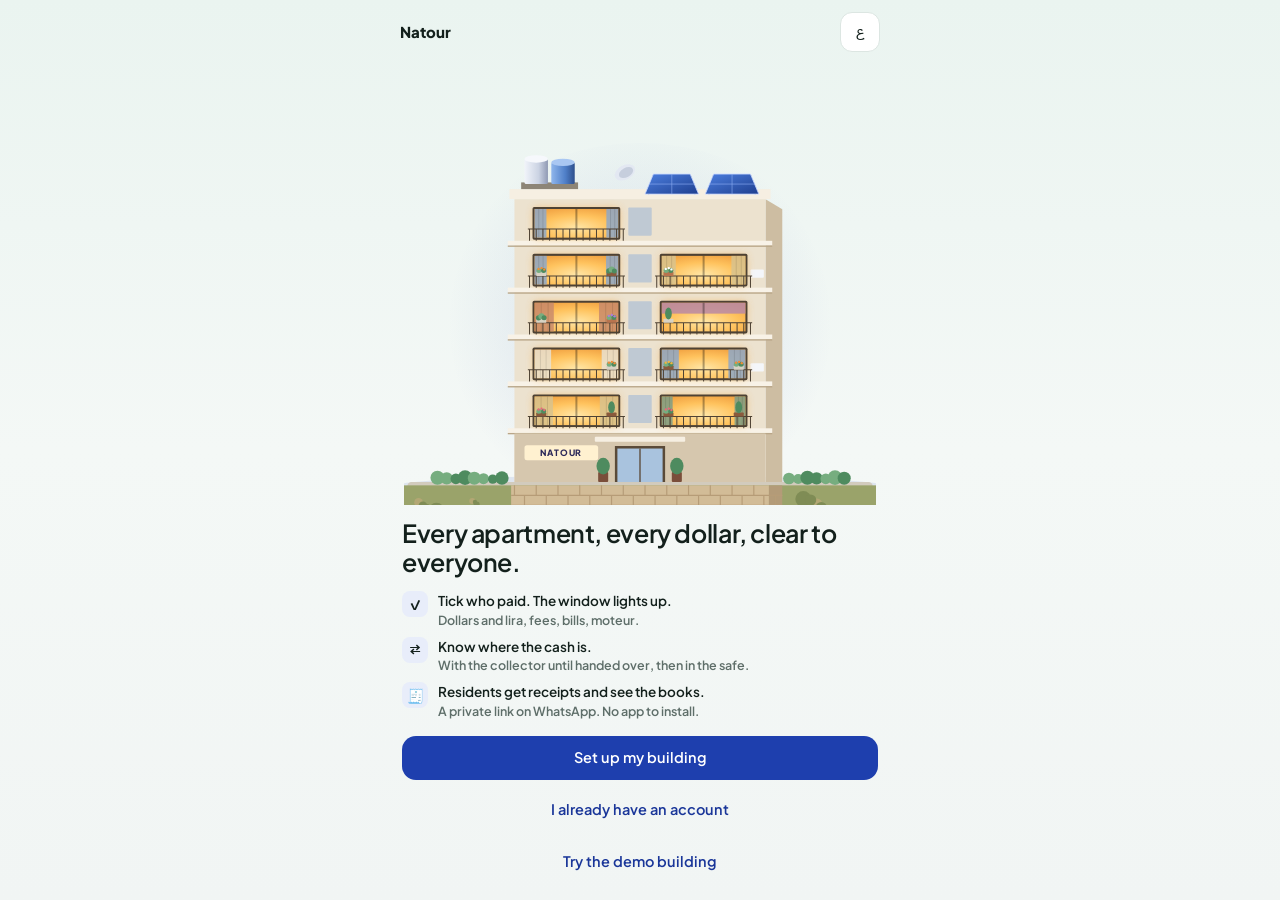
==== commit ca88b013: "Public build: Books supplier lines mixed in when shown Co-Authored-By: Claude Sonnet 5.5 <noreply@an" ====
--- a/natour-test/index.html
+++ b/natour-test/index.html
@@ -3552,7 +3552,7 @@
 </script>
 <script>
 /*! © 2026 DropTheHat LTD. All rights reserved. Not licensed for copying, modification or redistribution. */
-var LANG="en";try{LANG=localStorage.getItem("bny15_lang")||("ar"===(navigator.language||"").slice(0,2)?"ar":"en")}catch(e){}var MONTHS_EN=["January","February","March","April","May","June","July","August","September","October","November","December"],MONTHS_AR=["كانون الثاني","شباط","آذار","نيسان","أيار","حزيران","تموز","آب","أيلول","تشرين الأول","تشرين الثاني","كانون الأول"],S=emptyState();function emptyState(){return{building:null,members:[],units:[],cycles:[],charges:[],payments:[],handovers:[],expenses:[],tasks:[],events:[],invites:[],contacts:[],me:null,role:null,resident:null}}function t(e,t){return"ar"===LANG?t:e}function pad2(e){return(e<10?"0":"")+e}function todayIso(){var e=new Date;return e.getFullYear()+"-"+pad2(e.getMonth()+1)+"-"+pad2(e.getDate())}function dayKey(e){if(!e)return"";if(e.length<=10)return e;var t=new Date(e);return t.getFullYear()+"-"+pad2(t.getMonth()+1)+"-"+pad2(t.getDate())}function nowIso(){return(new Date).toISOString()}function esc(e){return String(null==e?"":e).replace(/&/g,"&amp;").replace(/</g,"&lt;").replace(/>/g,"&gt;").replace(/"/g,"&quot;").replace(/'/g,"&#39;")}function jsArg(e){return esc(JSON.stringify(null==e?"":e))}function uuid(){return window.crypto&&crypto.randomUUID?crypto.randomUUID():"xxxxxxxx-xxxx-4xxx-yxxx-xxxxxxxxxxxx".replace(/[xy]/g,function(e){var t=16*Math.random()|0;return("x"===e?t:3&t|8).toString(16)})}function token(){return uuid().replace(/-/g,"")}function byId(e,t){for(var n=0;n<e.length;n++)if(e[n].id===t)return e[n];return null}function num(e){var t=Number(e);return isFinite(t)?t:0}function round(e,t){return"LBP"===t?Math.round(e):Math.round(100*e)/100}function tiny(e,t){return Math.abs(e)<("LBP"===t?1:.005)}function fmt(e,t){return"⁦"+fmtRaw(e,t)+"⁩"}function fmtRaw(e,t){var n=num(e),a=n<0?"-":"";if(n=Math.abs(n),"LBP"===t)return n>=1e6&&n%1e5==0?a+(n/1e6).toLocaleString("en-US",{maximumFractionDigits:1})+"M LBP":a+Math.round(n).toLocaleString("en-US")+" LBP";var s=Math.round(100*n)/100;return a+"$"+s.toLocaleString("en-US",{minimumFractionDigits:s%1?2:0,maximumFractionDigits:2})}function baseUsd(){return"USD"===setting("base_cur")}function toBase(e,t){if(!baseUsd()||"charges"!==e&&"expenses"!==e||"LBP"!==t.cur)return t;var n=num(t.fx)||rate(),a=function(e){return Math.round(num(e)/n*100)/100};if(t.orig_amount=num(t.amount),t.orig_cur="LBP",t.fx=n,t.amount=a(t.amount),t.cur="USD",t.overrides){var s={};Object.keys(t.overrides).forEach(function(e){s[e]=a(t.overrides[e])}),t.overrides=s}return t.meter&&(t.meter=Object.assign({},t.meter,{rate:Math.round(num(t.meter.rate)/n*1e4)/1e4,fixed:a(t.meter.fixed)})),t}function fxText(e){return"@ "+Math.round(num(e)).toLocaleString("en-US")}function origNote(e){return e?"LBP"===e.orig_cur&&e.orig_amount?" ("+fmt(e.orig_amount,"LBP")+" "+fxText(e.fx||rate())+")":"LBP"===e.cur&&e.fx?" · "+fxText(e.fx):"":""}function fxField(e,n,a,s){if("LBP"!==n)return"";var i=a||rate();return setTimeout(function(){fxHint(e,s);var t=document.getElementById(s);t&&!t._fx&&(t._fx=1,t.addEventListener("input",function(){fxHint(e,s)}))},0),'<label class="field"><span>'+esc(t("Exchange rate (LBP per $1)","سعر الصرف (ليرة لكل دولار)"))+'</span><input class="input" id="'+e+'" inputmode="numeric" value="'+esc(i)+'" oninput="fxHint(\''+e+"','"+s+'\')"><small class="hint" id="'+e+'-h"></small></label>'}function fxHint(e,n){var a=document.getElementById(e+"-h"),s=document.getElementById(n),i=num(val(e));a&&(a.textContent=s&&num(s.value)>0&&i>0?"= "+fmt(num(s.value)/i,"USD")+(Math.round(i)!==Math.round(rate())?t(" · building rate is "," · سعر البناية ")+Math.round(rate()).toLocaleString("en-US"):""):"")}function fmtPair(e,t){if(baseUsd())return fmt((e.USD||0)+(e.LBP||0)/rate(),"USD");var n=[];return tiny(e.USD||0,"USD")||n.push(fmt(e.USD,"USD")),tiny(e.LBP||0,"LBP")||n.push(fmt(e.LBP,"LBP")),n.length?"⁦"+n.join(" + ")+"⁩":fmt(0,t||"USD")}function pair(){return{USD:0,LBP:0}}function addTo(e,t,n){return e[t]=(e[t]||0)+n,e}function rate(){return num(setting("rate"))||89500}function toUsd(e,t){return"LBP"===t?e/rate():e}function pairUsd(e){return(e.USD||0)+(e.LBP||0)/rate()}function setting(e){return S.building&&S.building.settings?S.building.settings[e]:void 0}function bName(){return S.building?"ar"===LANG&&S.building.name_ar||S.building.name:""}function L(e,t){return t=t||"title","ar"===LANG&&e[t+"_ar"]||e[t]}var _tagKey="",_tagDup={};function labelMode(){var e=setting("label_mode");return!S.building||"shared"===S.building.kind||"position"!==e&&"name"!==e?"code":e}function unitTag(e,t){if(!e)return"";var n=t?"code":labelMode();if("code"!==n){if("name"===n&&unitName(e))return unitName(e);if(placedHere(e))return slotCode(e)}var a=S.units.length+":"+(S._rev||0);if(a!==_tagKey){_tagKey=a,_tagDup={};var s={};S.units.forEach(function(e){var t=String(e.code).toUpperCase();null!=s[t]&&s[t]!==blockOf(e)&&(_tagDup[t]=1),null==s[t]&&(s[t]=blockOf(e))})}return _tagDup[String(e.code).toUpperCase()]&&blockOf(e)?blockOf(e)+"-"+e.code:e.code}function unitLine(e,t){if(!e)return"";var n=unitTag(e,t),a=unitName(e);return a&&a!==n?n+" · "+a:n}function unitBadge(e){var t=unitTag(e);return"name"===labelMode()&&unitName(e)&&t===unitName(e)?t.split(/\s+/).slice(0,2).map(function(e){return e.charAt(0)}).join("").toUpperCase():t}function unitName(e){return e?"ar"===LANG&&e.name_ar||e.name:""}function dateLabel(e,t){if(!e)return"";var n=new Date(e.length<=10?e+"T12:00:00":e),a={day:"numeric",month:"short"};n.getFullYear()!==(new Date).getFullYear()&&(a.year="numeric");var s=n.toLocaleDateString("ar"===LANG?"ar-LB":"en-GB",a);return t&&(s+=" · "+n.toLocaleTimeString("ar"===LANG?"ar-LB":"en-US",{hour:"numeric",minute:"2-digit"})),s}function periodLabel(e,t){if(!e)return"";var n=e.split("-"),a=Number(n[1])-1;return("ar"===(t||LANG)?MONTHS_AR[a]:MONTHS_EN[a])+" "+n[0]}function cycleTitle(e,t){return e?(t=t||LANG,"month"===e.kind&&e.period?periodLabel(e.period,t):"ar"===t&&e.title_ar||e.title):""}function nextPeriod(e){var t=e.split("-"),n=Number(t[0]),a=Number(t[1])+1;return a>12&&(a=1,n++),n+"-"+pad2(a)}function currentPeriod(){var e=new Date;return e.getFullYear()+"-"+pad2(e.getMonth()+1)}function activeUnits(){return S.units.filter(function(e){return!1!==e.active}).sort(function(e,t){return(e.sort||0)-(t.sort||0)||String(e.code).localeCompare(String(t.code),"en",{numeric:!0})})}function unitInCycle(e,t){if(!e||!1===e.active)return!1;if(!t||!e.created_at)return!0;var n=dayKey(e.created_at);return"month"===t.kind&&t.period?n.slice(0,7)<=t.period:!t.created_at||n<=dayKey(t.created_at)}function inSplit(e,t){return!t||!t.created_at||!e.created_at||e.created_at<=t.created_at}function blockOf(e){return e&&e.block||""}function blocks(){var e={},t=[];return activeUnits().forEach(function(n){var a=blockOf(n);a&&!e[a]&&(e[a]=1,t.push(a))}),t.sort(function(e,t){return e.localeCompare(t,"en",{numeric:!0})})}function inBlock(e,t){return!t||!t.block||blockOf(e)===t.block}function blockLabel(e){return e?t("Block ","بلوك ")+e:t("Whole building","كل البناية")}function weightSum(e,t){return activeUnits().filter(function(n){return unitInCycle(n,e)&&inSplit(n,t)&&inBlock(n,t)}).reduce(function(e,t){return e+num(null==t.weight?1:t.weight)},0)||1}function splitPool(e,t){var n=e.overrides||{};return activeUnits().filter(function(n){return unitInCycle(n,t)&&inSplit(n,e)&&inBlock(n,e)}).map(function(e){return{u:e,fixed:null!=n[e.id]&&""!==n[e.id]}})}function splitRest(e,t){var n=e.overrides||{},a=0;return splitPool(e,t).forEach(function(e){e.fixed&&(a+=num(n[e.u.id]))}),Math.max(0,num(e.amount)-a)}function splitRestWeight(e,t){return splitPool(e,t).filter(function(e){return!e.fixed}).reduce(function(e,t){return e+num(null==t.u.weight?1:t.u.weight)},0)||1}function splitAlloc(e,t){var n="LBP"===e.cur?1:100,a=Math.round(splitRest(e,t)*n),s=splitRestWeight(e,t),i=splitPool(e,t).filter(function(e){return!e.fixed}).map(function(e){var t=a*num(null==e.u.weight?1:e.u.weight)/s;return{id:e.u.id,base:Math.floor(t+1e-9),frac:t-Math.floor(t+1e-9)}}),r=a-i.reduce(function(e,t){return e+t.base},0);i.slice().sort(function(e,t){return t.frac-e.frac}).forEach(function(e){r>0&&e.frac>1e-9&&(e.base++,r--)});var o={};return i.forEach(function(e){o[e.id]=e.base/n}),o}function dueFor(e,t){if(!t||!1===t.active)return 0;var n=e.overrides||{};if(null!=n[t.id]&&""!==n[t.id])return num(n[t.id]);var a=byId(S.cycles,e.cycle_id);if(!unitInCycle(t,a)||!inBlock(t,e))return 0;if(e.pass_through||"custom"===e.split)return 0;var s=num(null==t.weight?1:t.weight);return"weight"===e.split?round(num(e.amount)*s,e.cur):"total"===e.split?inSplit(t,e)&&splitAlloc(e,a)[t.id]||0:num(e.amount)}function chargesOf(e){return S.charges.filter(function(t){return t.cycle_id===e}).sort(function(e,t){var n={fixed:0,due:1,service:2};return n[e.kind]-n[t.kind]||(e.sort||0)-(t.sort||0)||String(e.created_at||"").localeCompare(String(t.created_at||""))})}function meterUnit(e){return e&&"m3"===e.unit?"m³":"kWh"}function meterKindFor(e){var t=String(e||"").toLowerCase();return/water|m3|m³|مياه|ماء/.test(t)?"function"!=typeof feature||feature("meter_m3")?"m3":"":/generat|moteur|motor|kwh|مولد|مولّد|موتور/.test(t)&&("function"!=typeof feature||feature("meter_kwh"))?"kwh":""}function kwhNote(e,t){var n=e&&e.meter&&t&&e.meter.kwh?e.meter.kwh[t.id]:null;return null!=n?" ("+n+" "+meterUnit(e.meter)+")":""}function chargeTotal(e){return activeUnits().reduce(function(t,n){return t+dueFor(e,n)},0)}function livePayments(){return S.payments.filter(function(e){return!e.voided_at})}function liveExpenses(){return S.expenses.filter(function(e){return!e.voided_at})}var _payIdx=null,_payIdxKey="";function payIndex(){var e=S.payments.length+":"+(S.payments.length?S.payments[S.payments.length-1].id:"")+":"+S._rev;return _payIdx&&_payIdxKey===e||(_payIdx={},livePayments().forEach(function(e){var t=e.charge_id+"|"+e.unit_id;(_payIdx[t]=_payIdx[t]||[]).push(e)}),_payIdxKey=e),_payIdx}function paymentsFor(e,t){return payIndex()[e+"|"+t]||[]}function paidFor(e,t){return paymentsFor(e.id,t.id).reduce(function(e,t){return e+num(t.amount)},0)}function cell(e,t){var n=dueFor(e,t),a=paymentsFor(e.id,t.id),s=a.reduce(function(e,t){return e+num(t.amount)},0),i=round(Math.max(0,n-s),e.cur),r=n<=0&&s<=0?"none":tiny(i,e.cur)?"paid":s>0?"part":"owes",o=a.some(function(e){return"collector"===e.channel&&!handoverConfirmed(e.handover_id)});return{due:n,paid:s,left:tiny(i,e.cur)?0:i,state:r,pocket:o&&"paid"===r,payments:a}}function handoverConfirmed(e){if(!e)return!1;var t=byId(S.handovers,e);return!!t&&"confirmed"===t.status}function visibleCycles(){return S.cycles.filter(function(e){return!1!==e.published||isManager()}).sort(function(e,t){var n="month"===e.kind?e.period||"":String(e.created_at||"").slice(0,7),a="month"===t.kind?t.period||"":String(t.created_at||"").slice(0,7);return n!==a?n<a?1:-1:"month"===e.kind?-1:1})}function isSharedBook(){return!(!S.building||"shared"!==S.building.kind)}function testBuild(){return!!(window.BINAYATI_CONFIG||{}).testBuild}function monthCycles(){return visibleCycles().filter(function(e){return"month"===e.kind})}function latestMonth(){for(var e=currentPeriod(),t=monthCycles(),n=0;n<t.length;n++)if(t[n].period<=e)return t[n];return t[t.length-1]||null}function cycleOrderKey(e){return"month"===e.kind?e.period||"":String(e.created_at||"").slice(0,7)}function cycleSummary(e,t){var n={due:pair(),paid:pair(),pocket:pair(),dueEq:0,paidEq:0,pocketEq:0,units:0,settled:0,owing:[],supDue:pair(),supPaid:pair(),pct:0};if(!e)return n;var a=chargesOf(e.id);return(t||activeUnits()).forEach(function(e){var t=!1,s=!1,i=pair();a.forEach(function(a){var r=cell(a,e);if(!(r.due<=0)){if(a.pass_through)return addTo(n.supDue,a.cur,r.due),void addTo(n.supPaid,a.cur,Math.min(r.paid,r.due));t=!0,addTo(n.due,a.cur,r.due);var o=Math.min(r.paid,r.due);addTo(n.paid,a.cur,o),r.pocket&&addTo(n.pocket,a.cur,o),r.left>0&&(s=!0,addTo(i,a.cur,r.left))}}),t&&(n.units++,s?n.owing.push({unit:e,owed:i}):n.settled++)}),n.dueEq=pairUsd(n.due),n.paidEq=pairUsd(n.paid),n.pocketEq=pairUsd(n.pocket),n.pct=n.dueEq>0?Math.round(n.paidEq/n.dueEq*100):0,n}function unitCycle(e,t){var n={due:pair(),paid:pair(),left:pair(),any:!1,state:"none",cells:[]};if(!t)return n;chargesOf(t.id).forEach(function(t){var a=cell(t,e);a.due<=0&&a.paid<=0||(n.cells.push({ch:t,c:a}),t.pass_through||(n.any=!0,addTo(n.due,t.cur,a.due),addTo(n.paid,t.cur,Math.min(a.paid,a.due)),addTo(n.left,t.cur,a.left)))});var a=pair();n.cells.forEach(function(e){addTo(a,e.ch.cur,e.c.left)}),n.allLeft=a;var s=pairUsd(n.left),i=pairUsd(n.paid);return n.state=n.any?s<.005?"paid":i>0?"part":"owes":pairUsd(a)>0?"owes":"none",n}function unitBalance(e,t){var n={owed:pair(),arrears:pair(),credit:pair()},a=t?cycleOrderKey(t):"9999";return S.cycles.forEach(function(s){if(!1!==s.published){var i=t&&s.id!==t.id&&cycleOrderKey(s)<a&&"month"===s.kind;chargesOf(s.id).forEach(function(t){var a=cell(t,e);a.left>0&&(addTo(n.owed,t.cur,a.left),i&&addTo(n.arrears,t.cur,a.left)),a.paid>a.due&&addTo(n.credit,t.cur,a.paid-a.due)})}}),n}function totalArrears(e){var t=pair(),n=0;return activeUnits().forEach(function(a){var s=unitBalance(a,e);pairUsd(s.arrears)>.005&&(n++,addTo(t,"USD",s.arrears.USD),addTo(t,"LBP",s.arrears.LBP))}),{total:t,units:n}}function safePerBlock(){return"block"===setting("safe_mode")&&blocks().length>1}function sharedDirectIds(){var e={};return S.building&&"shared"===S.building.kind?S._dirKey===S.payments.length+"|"+S.charges.length+"|"+(S._rev||"")?S._dir:(S.cycles.forEach(function(t){"project"!==t.kind&&sharedBillDone(t)&&S.charges.forEach(function(n){n.cycle_id===t.id&&(e[n.id]=1)})}),S._dir=e,S._dirKey=S.payments.length+"|"+S.charges.length+"|"+(S._rev||""),e):e}function sharedBillDone(e){var t=S.charges.filter(function(t){return t.cycle_id===e.id});if(!t.length)return!1;for(var n=!1,a=0;a<S.units.length;a++){var s=S.units[a];if(!1!==s.active)for(var i=0;i<t.length;i++){var r=cell(t[i],s);if(r.due>0&&(n=!0,r.left>.005))return!1}}return n}function cashState(e){var t=!!e&&safePerBlock(),n=blocks()[0],a=t?{USD:num(null!=setting("opening_usd_"+e)?setting("opening_usd_"+e):e===n?setting("opening_usd"):0),LBP:num(null!=setting("opening_lbp_"+e)?setting("opening_lbp_"+e):e===n?setting("opening_lbp"):0)}:{USD:num(setting("opening_usd")),LBP:num(setting("opening_lbp"))};!t&&safePerBlock()&&blocks().forEach(function(e){e===n?null!=setting("opening_usd_"+e)&&(a.USD+=num(setting("opening_usd_"+e))-num(setting("opening_usd")),a.LBP+=num(setting("opening_lbp_"+e))-num(setting("opening_lbp"))):(a.USD+=num(setting("opening_usd_"+e)),a.LBP+=num(setting("opening_lbp_"+e)))});var s={};t&&S.units.forEach(function(e){s[e.id]=blockOf(e)});var i={},r=pair();function o(e){return i[e]=i[e]||{USD:0,LBP:0,pending:pair(),pendingId:null}}var l={},c=sharedDirectIds();S.charges.forEach(function(e){e.pass_through&&(l[e.id]=!0)}),livePayments().forEach(function(n){if(!t||s[n.unit_id]===e){var i=num(n.amount);if(!c[n.charge_id]||"collector"!==n.channel||handoverConfirmed(n.handover_id))if(l[n.charge_id]&&addTo(r,n.cur,i),"collector"!==n.channel||handoverConfirmed(n.handover_id))addTo(a,n.cur,i);else{var d=o(n.received_by||"unknown");addTo(d,n.cur,i),n.handover_id&&(addTo(d.pending,n.cur,i),d.pendingId=n.handover_id)}}}),liveExpenses().forEach(function(s){if(!t||(s.block||n)===e){var i=num(s.amount);if(s.charge_id&&l[s.charge_id]&&addTo(r,s.cur,-i),"collector"!==s.paid_from||handoverConfirmed(s.handover_id))addTo(a,s.cur,-i);else{var c=o(s.paid_by||"unknown");addTo(c,s.cur,-i),s.handover_id&&(addTo(c.pending,s.cur,-i),c.pendingId=s.handover_id)}}});var d=pair();Object.keys(i).forEach(function(e){addTo(d,"USD",i[e].USD),addTo(d,"LBP",i[e].LBP)});var u=S.handovers.filter(function(e){return"pending"===e.status});return{safe:a,pockets:i,withCollector:d,supplier:r,pending:u,building:{USD:a.USD+d.USD-Math.max(0,r.USD),LBP:a.LBP+d.LBP-Math.max(0,r.LBP)}}}function collectedIn(e){var t=pair();if(!e)return t;var n={};return chargesOf(e.id).forEach(function(e){e.pass_through||(n[e.id]=!0)}),livePayments().forEach(function(e){n[e.charge_id]&&addTo(t,e.cur,num(e.amount))}),t}function spentIn(e){var t=pair();return liveExpenses().forEach(function(n){e&&n.cycle_id===e.id&&!n.charge_id&&addTo(t,n.cur,num(n.amount))}),t}function member(e){for(var t=0;t<S.members.length;t++)if(S.members[t].user_id===e)return S.members[t];return null}function mName(e,t){return e&&("ar"===(t||LANG)?e.display_name_ar||e.display_name:e.display_name||e.display_name_ar)||""}function memberName(e,n){var a=member(e);return a&&mName(a,n)?mName(a,n):t("Someone","أحدهم")}function collectors(){return S.members.filter(function(e){return"collector"===e.role})}function isManager(){return!UI.pvCol&&("manager"===S.role||"comanager"===S.role)}var PERMS=[["pay","Tick payments","تأشير الدفعات","Mark apartments as paid","تأشير الشقق كمدفوعة"],["spend","Log money spent","تسجيل المصاريف","Expenses from the safe or their pocket","مصاريف من الصندوق أو من جيبه"],["charges","Change charges & apartments","تعديل الرسوم والشقق","Fees, bills to split, months, apartment list","الرسوم والفواتير والأشهر وقائمة الشقق"],["books","See the books","رؤية الحسابات","Totals, the safe, every payment and expense","المجاميع والصندوق وكل دفعة ومصروف"],["tasks","Tasks & reminders","المهام والتذكيرات","Tick tasks off (co-managers also add them)","تأشير المهام (المدير المساعد يضيفها أيضاً)"],["team","Invite people","دعوة أشخاص","Create collector or co-manager links","إنشاء روابط للجابي أو المدير المساعد"]];function permDefault(e,t){return"manager"===e||"comanager"===e||"collector"===e&&["pay","spend","books","tasks"].indexOf(t)>=0}function memberCan(e,t){if(!e)return!1;if("manager"===e.role)return!0;var n=e.perms||{};return null!=n[t]?!!n[t]:permDefault(e.role,t)}function can(e){if("manager"===S.role)return!0;var t=S.me&&S.members.filter(function(e){return e.user_id===S.me.id})[0];return t?memberCan(t,e):permDefault(S.role,e)}function collectorLabel(e){var t=collectors()[0];return t&&mName(t,e)?mName(t,e):"ar"===(e||LANG)&&setting("collector_name_ar")?setting("collector_name_ar"):setting("collector_name")||("ar"===(e||LANG)?"الجابي":"the collector")}var WA_ICON='<svg viewBox="0 0 24 24" width="20" height="20" aria-hidden="true"><path fill="currentColor" d="M12 2a10 10 0 0 0-8.6 15.1L2 22l5-1.3A10 10 0 1 0 12 2zm0 18.2a8.2 8.2 0 0 1-4.2-1.2l-.3-.2-3 .8.8-2.9-.2-.3A8.2 8.2 0 1 1 12 20.2zm4.5-6.1c-.2-.1-1.5-.7-1.7-.8-.2-.1-.4-.1-.6.1l-.8 1c-.1.2-.3.2-.5.1a6.7 6.7 0 0 1-3.3-2.9c-.2-.4.2-.4.7-1.3.1-.2 0-.3 0-.4l-.8-1.8c-.2-.5-.4-.4-.6-.4h-.5a1 1 0 0 0-.7.3 3 3 0 0 0-.9 2.2 5.2 5.2 0 0 0 1.1 2.7 11.8 11.8 0 0 0 4.5 4c1.7.7 2.3.8 3.2.6a2.7 2.7 0 0 0 1.8-1.2 2.2 2.2 0 0 0 .2-1.3c-.1-.1-.3-.2-.5-.3z"/></svg>';function hasCollector(){return collectors().length>0||!!setting("collector_name")}function payToName(e){return hasCollector()?collectorLabel(e):"ar"===(e||LANG)?"مدير البناية":"the building manager"}function roleLabel(e){return{manager:t("Manager","المدير"),comanager:t("Co-manager","مدير مساعد"),collector:t("Collector","الجابي")}[e]||e}var REPEATS={none:["Once","مرة واحدة"],daily:["Every day","كل يوم"],weekly:["Every week","كل أسبوع"],monthly:["Every month","كل شهر"],quarterly:["Every 3 months","كل 3 أشهر"],halfyear:["Every 6 months","كل 6 أشهر"],yearly:["Every year","كل سنة"]};function rollDate(e,t){var n=new Date((e||todayIso())+"T12:00:00");if("daily"===t){var a=new Date(todayIso()+"T12:00:00");n<a&&(n=a),n.setDate(n.getDate()+1)}else"weekly"===t?n.setDate(n.getDate()+7):"monthly"===t?n.setMonth(n.getMonth()+1):"quarterly"===t?n.setMonth(n.getMonth()+3):"halfyear"===t?n.setMonth(n.getMonth()+6):"yearly"===t&&n.setFullYear(n.getFullYear()+1);return n.getFullYear()+"-"+pad2(n.getMonth()+1)+"-"+pad2(n.getDate())}function openTasks(e){return S.tasks.filter(function(t){return!(t.done_at||e&&t.assignee!==e)}).sort(function(e,t){return String(e.due_on||"9").localeCompare(String(t.due_on||"9"))})}var CATS={gen:["⚡","Generator & fuel","المولد والمازوت"],elev:["🛗","Elevator","المصعد"],water:["💧","Water","المياه"],clean:["🧹","Cleaning","التنظيف"],light:["💡","Lighting","الإنارة"],repair:["🔧","Repairs","تصليحات"],staff:["🧑‍🔧","Staff pay","أجور"],supplier:["↗","Supplier","مورّد"],other:["🧾","Other","أخرى"]};function catIcon(e){return((void 0!==CATS_ALL&&CATS_ALL||CATS)[e]||CATS.other)[0]}function catName(e){var t=(void 0!==CATS_ALL&&CATS_ALL||CATS)[e]||CATS.other;return"ar"===LANG?t[2]:t[1]}function unitLevel(e){if(e&&"object"==typeof e){if(null!=e.floor&&""!==e.floor)return Number(e.floor);e=e.code}var t,n=String(e||"").trim().toUpperCase().replace(/\s+/g,"");if(t=n.match(/^SS(\d*)/))return-(Number(t[1])||1);if(t=n.match(/^-(\d+)/))return-Number(t[1]);if(/^(G|RDC|0)/.test(n))return 0;if(t=n.match(/^(\d+)/)){var a=Number(t[1]);return t[1].length>=3?Math.floor(a/100):a}return null}function levelsFor(e){var t=e.filter(function(e){return null!=unitLevel(e.u||e.code)});if(!e.length||t.length<e.length/2)return null;var n={};function a(e){return e.u&&e.u.spot?e.u.spot:String(e.code)}return e.forEach(function(e){var t=unitLevel(e.u||e.code);null==t&&(t=1),(n[t]=n[t]||[]).push(e)}),Object.keys(n).map(function(e){var t=n[e].sort(function(e,t){return a(e).localeCompare(a(t),"en",{numeric:!0})});return{lv:Number(e),wins:t.map(function(e){return e.win})}}).reduce(function(e,t){if(t.wins.length<=6)return e.push(t),e;for(var n=0;n<t.wins.length;n+=6)e.push({lv:t.lv+n/600,wins:t.wins.slice(n,n+6)});return e},[])}var CHARGE_PRESETS={fixed:[{g:["Upkeep","الصيانة والتشغيل"],en:"Building maintenance",ar:"صيانة البناية",amt:20,cur:"USD",split:"each"},{g:["Upkeep","الصيانة والتشغيل"],en:"Staircase & common areas cleaning",ar:"تنظيف الدرج والأقسام المشتركة",amt:10,cur:"USD",split:"each"},{g:["Upkeep","الصيانة والتشغيل"],en:"Elevator maintenance contract",ar:"عقد صيانة المصعد",amt:60,cur:"USD",split:"total"},{g:["Upkeep","الصيانة والتشغيل"],en:"Water pump maintenance",ar:"صيانة مضخة المياه",amt:20,cur:"USD",split:"total"},{g:["Upkeep","الصيانة والتشغيل"],en:"Garden care",ar:"العناية بالحديقة",amt:40,cur:"USD",split:"total"},{g:["Trash","النفايات"],en:"Trash collection (door to door)",ar:"جمع النفايات من الأبواب",amt:5,cur:"USD",split:"each"},{g:["Trash","النفايات"],en:"Trash collection company",ar:"شركة جمع النفايات",amt:60,cur:"USD",split:"total"},{g:["Trash","النفايات"],en:"Trash bags & bin cleaning",ar:"أكياس النفايات وتنظيف المستوعبات",amt:2,cur:"USD",split:"each"},{g:["Staff","الموظفون"],en:"Natour (concierge) salary",ar:"راتب الناطور",amt:300,cur:"USD",split:"total"},{g:["Staff","الموظفون"],en:"Security guard",ar:"أجر الحارس",amt:400,cur:"USD",split:"total"},{g:["Staff","الموظفون"],en:"Cleaner",ar:"أجر عامل التنظيف",amt:100,cur:"USD",split:"total"},{g:["Power & water","الكهرباء والمياه"],en:"Common areas electricity (EDL meter)",ar:"كهرباء الأقسام المشتركة (عداد الدولة)",amt:2e6,cur:"LBP",split:"total"},{g:["Power & water","الكهرباء والمياه"],en:"Common areas generator subscription",ar:"اشتراك المولد للأقسام المشتركة",amt:40,cur:"USD",split:"total"},{g:["Power & water","الكهرباء والمياه"],en:"Building generator diesel",ar:"مازوت مولّد البناية",amt:150,cur:"USD",split:"total"},{g:["Power & water","الكهرباء والمياه"],en:"Water subscription (monthly share)",ar:"اشتراك المياه (الحصة الشهرية)",amt:1e6,cur:"LBP",split:"total"},{g:["Savings","الادخار"],en:"Reserve fund",ar:"صندوق الاحتياط",amt:5,cur:"USD",split:"each"},{g:["Savings","الادخار"],en:"Solar system installment",ar:"قسط نظام الطاقة الشمسية",amt:25,cur:"USD",split:"each"}],due:[{g:["Water","المياه"],en:"Water bill (Water Establishment)",ar:"فاتورة مؤسسة المياه",amt:1e7,cur:"LBP",split:"total"},{g:["Water","المياه"],en:"Water tanker fill",ar:"نقلة صهريج مياه",amt:40,cur:"USD",split:"total"},{g:["Water","المياه"],en:"Water tank cleaning",ar:"تنظيف خزانات المياه",amt:80,cur:"USD",split:"total"},{g:["Water","المياه"],en:"Water pump repair",ar:"تصليح مضخة المياه",amt:60,cur:"USD",split:"total"},{g:["Power","الكهرباء"],en:"EDL bill (common meter)",ar:"فاتورة كهرباء الدولة (العداد المشترك)",amt:3e6,cur:"LBP",split:"total"},{g:["Power","الكهرباء"],en:"Generator diesel top-up",ar:"تعبئة مازوت للمولّد",amt:200,cur:"USD",split:"total"},{g:["Power","الكهرباء"],en:"Generator repair",ar:"تصليح المولّد",amt:100,cur:"USD",split:"total"},{g:["Power","الكهرباء"],en:"Solar batteries replacement",ar:"تبديل بطاريات الطاقة الشمسية",amt:600,cur:"USD",split:"total"},{g:["Repairs","التصليحات"],en:"Elevator repair",ar:"تصليح المصعد",amt:150,cur:"USD",split:"total"},{g:["Repairs","التصليحات"],en:"Plumbing repair",ar:"تصليحات صحية",amt:50,cur:"USD",split:"total"},{g:["Repairs","التصليحات"],en:"Electrical repair",ar:"تصليحات كهربائية",amt:50,cur:"USD",split:"total"},{g:["Repairs","التصليحات"],en:"Intercom or entrance door repair",ar:"تصليح الإنترفون أو باب المدخل",amt:60,cur:"USD",split:"total"},{g:["Repairs","التصليحات"],en:"Garage gate repair",ar:"تصليح باب الموقف",amt:80,cur:"USD",split:"total"},{g:["Repairs","التصليحات"],en:"Roof waterproofing",ar:"عزل السطح",amt:1500,cur:"USD",split:"total"},{g:["Repairs","التصليحات"],en:"Painting common areas",ar:"دهان الأقسام المشتركة",amt:800,cur:"USD",split:"total"},{g:["Safety & admin","السلامة والإدارة"],en:"Fire extinguishers refill",ar:"تعبئة طفايات الحريق",amt:60,cur:"USD",split:"total"},{g:["Safety & admin","السلامة والإدارة"],en:"Pest control",ar:"رش مبيدات",amt:50,cur:"USD",split:"total"},{g:["Safety & admin","السلامة والإدارة"],en:"Building insurance",ar:"تأمين البناية",amt:300,cur:"USD",split:"total"},{g:["Safety & admin","السلامة والإدارة"],en:"Municipality fees (common parts)",ar:"رسوم البلدية (الأقسام المشتركة)",amt:5e6,cur:"LBP",split:"total"},{g:["Safety & admin","السلامة والإدارة"],en:"Lawyer or syndicate fees",ar:"أتعاب المحامي أو النقابة",amt:100,cur:"USD",split:"total"},{g:["Trash","النفايات"],en:"New trash bins",ar:"مستوعبات نفايات جديدة",amt:80,cur:"USD",split:"total"},{g:["Trash","النفايات"],en:"Bulky waste removal (renovation debris)",ar:"رفع ردميات وأغراض كبيرة",amt:50,cur:"USD",split:"total"},{g:["Trash","النفايات"],en:"Municipality trash fee",ar:"رسم النفايات للبلدية",amt:2e6,cur:"LBP",split:"total"},{g:["Other","أخرى"],en:"Common light bulbs",ar:"لمبات الأقسام المشتركة",amt:20,cur:"USD",split:"total"},{g:["Other","أخرى"],en:"Holiday decoration",ar:"زينة الأعياد",amt:50,cur:"USD",split:"total"}],service:[{g:["Collected for a supplier","تُجمع لمورّد"],en:"Private generator (moteur)",ar:"اشتراك الموتور",cur:"USD"},{g:["Collected for a supplier","تُجمع لمورّد"],en:"Internet",ar:"اشتراك الإنترنت",cur:"USD"},{g:["Collected for a supplier","تُجمع لمورّد"],en:"Satellite dish",ar:"اشتراك الدش",cur:"USD"},{g:["Collected for a supplier","تُجمع لمورّد"],en:"Cable TV",ar:"اشتراك الكابل",cur:"USD"},{g:["Collected for a supplier","تُجمع لمورّد"],en:"Drinking water delivery",ar:"توصيل مياه الشرب",cur:"USD"},{g:["Collected for a supplier","تُجمع لمورّد"],en:"Cooking gas",ar:"غاز الطبخ",cur:"USD"},{g:["Collected for a supplier","تُجمع لمورّد"],en:"Solar power share",ar:"حصة الطاقة الشمسية",cur:"USD"},{g:["Collected for a supplier","تُجمع لمورّد"],en:"Private trash pickup",ar:"جمع النفايات الخاص",cur:"USD"},{g:["Collected for a supplier","تُجمع لمورّد"],en:"Parking space rent",ar:"إيجار موقف السيارة",cur:"USD"}]},EXPENSE_PRESETS=[{cat:"gen",en:"Generator diesel",ar:"مازوت المولّد"},{cat:"gen",en:"Generator oil & filters",ar:"زيت وفلاتر المولّد"},{cat:"gen",en:"Generator repair",ar:"تصليح المولّد"},{cat:"elev",en:"Elevator monthly service",ar:"صيانة المصعد الشهرية"},{cat:"elev",en:"Elevator repair",ar:"تصليح المصعد"},{cat:"water",en:"Water bill",ar:"فاتورة المياه"},{cat:"water",en:"Water tanker",ar:"صهريج مياه"},{cat:"water",en:"Water tank cleaning",ar:"تنظيف خزانات المياه"},{cat:"water",en:"Water pump repair",ar:"تصليح مضخة المياه"},{cat:"clean",en:"Cleaning supplies",ar:"مواد تنظيف"},{cat:"clean",en:"Glass & window cleaner",ar:"منظّف زجاج"},{cat:"clean",en:"Floor cleaner & detergent",ar:"منظّف أرضيات ومسحوق"},{cat:"clean",en:"Mops, brooms & cloths",ar:"ممسحات ومكانس وفوط"},{cat:"clean",en:"Trash bags",ar:"أكياس نفايات"},{cat:"clean",en:"Trash collection fee",ar:"رسم جمع النفايات"},{cat:"clean",en:"Trash bins",ar:"مستوعبات نفايات"},{cat:"clean",en:"Bulky waste removal",ar:"رفع ردميات وأغراض كبيرة"},{cat:"clean",en:"Pest control",ar:"رش مبيدات"},{cat:"light",en:"Light bulbs",ar:"لمبات إنارة"},{cat:"light",en:"EDL bill (common meter)",ar:"فاتورة كهرباء الدولة (العداد المشترك)"},{cat:"light",en:"Electrician",ar:"كهربائي"},{cat:"repair",en:"Plumber",ar:"سنكري"},{cat:"repair",en:"Locksmith / door repair",ar:"تصليح أقفال وأبواب"},{cat:"repair",en:"Intercom repair",ar:"تصليح الإنترفون"},{cat:"repair",en:"Painting",ar:"دهان"},{cat:"repair",en:"Roof waterproofing",ar:"عزل السطح"},{cat:"repair",en:"Fire extinguishers refill",ar:"تعبئة طفايات الحريق"},{cat:"staff",en:"Natour salary",ar:"راتب الناطور"},{cat:"staff",en:"Cleaner pay",ar:"أجر عامل التنظيف"},{cat:"staff",en:"Gardener",ar:"جنيناتي"},{cat:"other",en:"Building insurance",ar:"تأمين البناية"},{cat:"other",en:"Municipality fees",ar:"رسوم البلدية"},{cat:"other",en:"Transport / delivery",ar:"نقل وتوصيل"}],TASK_PRESETS=[{g:["Water","المياه"],en:"Clean water tanks",ar:"تنظيف خزانات المياه",rep:"halfyear",who:"collector"},{g:["Water","المياه"],en:"Check the water pump",ar:"فحص مضخة المياه",rep:"monthly",who:"collector"},{g:["Water","المياه"],en:"Read the water meters",ar:"قراءة عدادات المياه",rep:"monthly",who:"collector"},{g:["Water","المياه"],en:"Order a water tanker",ar:"طلب صهريج مياه",rep:"none",who:"manager"},{g:["Power","الكهرباء"],en:"Generator oil change",ar:"تغيير زيت المولّد",rep:"monthly",who:"collector"},{g:["Power","الكهرباء"],en:"Top up generator diesel",ar:"تعبئة مازوت المولّد",rep:"weekly",who:"collector"},{g:["Power","الكهرباء"],en:"Dust the solar panels",ar:"تنظيف ألواح الطاقة الشمسية",rep:"monthly",who:"collector"},{g:["Power","الكهرباء"],en:"Replace burnt common lights",ar:"تبديل اللمبات المحروقة",rep:"monthly",who:"collector"},{g:["Trash","النفايات"],en:"Collect trash from the floors",ar:"جمع النفايات من الطوابق",rep:"daily",who:"collector"},{g:["Trash","النفايات"],en:"Put the bins out for pickup",ar:"إخراج المستوعبات للجمع",rep:"daily",who:"collector"},{g:["Trash","النفايات"],en:"Sort recycling (plastic, cardboard)",ar:"فرز إعادة التدوير (بلاستيك، كرتون)",rep:"weekly",who:"collector"},{g:["Trash","النفايات"],en:"Pay the trash collection company",ar:"الدفع لشركة جمع النفايات",rep:"monthly",who:"manager"},{g:["Trash","النفايات"],en:"Wash the trash bins",ar:"غسل مستوعبات النفايات",rep:"weekly",who:"collector"},{g:["Cleaning","التنظيف"],en:"Clean the staircase",ar:"تنظيف الدرج",rep:"weekly",who:"collector"},{g:["Cleaning","التنظيف"],en:"Clean the entrance glass",ar:"تنظيف زجاج المدخل",rep:"weekly",who:"collector"},{g:["Cleaning","التنظيف"],en:"Clear roof drains before winter",ar:"تنظيف مجاري السطح قبل الشتاء",rep:"yearly",who:"collector"},{g:["Cleaning","التنظيف"],en:"Clean basement drains & light wells",ar:"تنظيف مجاري الطابق السفلي والمناور",rep:"quarterly",who:"collector"},{g:["Cleaning","التنظيف"],en:"Water the garden",ar:"سقاية الحديقة",rep:"weekly",who:"collector"},{g:["Safety","السلامة"],en:"Elevator service visit",ar:"زيارة صيانة المصعد",rep:"monthly",who:"manager"},{g:["Safety","السلامة"],en:"Elevator safety certificate",ar:"شهادة سلامة المصعد",rep:"yearly",who:"manager"},{g:["Safety","السلامة"],en:"Check fire extinguishers",ar:"فحص طفايات الحريق",rep:"yearly",who:"manager"},{g:["Safety","السلامة"],en:"Pest control",ar:"رش مبيدات",rep:"halfyear",who:"manager"},{g:["Safety","السلامة"],en:"Test the intercom & door lock",ar:"فحص الإنترفون وقفل الباب",rep:"quarterly",who:"collector"},{g:["Admin","الإدارة"],en:"Collect the monthly dues",ar:"جمع المستحقات الشهرية",rep:"monthly",who:"collector"},{g:["Admin","الإدارة"],en:"Share the monthly report",ar:"مشاركة التقرير الشهري",rep:"monthly",who:"manager"},{g:["Admin","الإدارة"],en:"Renew building insurance",ar:"تجديد تأمين البناية",rep:"yearly",who:"manager"},{g:["Admin","الإدارة"],en:"Pay the generator owner",ar:"الدفع لصاحب المولّد",rep:"monthly",who:"manager"},{g:["Admin","الإدارة"],en:"Residents' meeting",ar:"اجتماع السكان",rep:"halfyear",who:"manager"}];function presetSelect(e,n,a,s){var i='<select class="input preset-pick" id="'+e+'" onchange="'+a+'"><option value="">'+esc(s||t("Pick from the list…","اختر من القائمة…"))+"</option>",r=null;return n.forEach(function(e,t){var n=e.g?e.g[0]:e.cat?catName(e.cat):"";n!==r&&(null!==r&&(i+="</optgroup>"),r=n,i+='<optgroup label="'+esc(e.g?"ar"===LANG?e.g[1]+" · "+e.g[0]:e.g[0]+" · "+e.g[1]:catIcon(e.cat)+" "+n)+'">'),i+='<option value="'+t+'">'+esc("ar"===LANG?e.ar+" · "+e.en:e.en+" · "+e.ar)+"</option>"}),null!==r&&(i+="</optgroup>"),i+"</select>"}var CFG={features:{},bfeat:{},lists:[],loaded:!1,supportMode:"consent"},IS_ADMIN=!1,WANT_ADMIN=!1,PAY_METHODS=[{key:"Whish",en:"Whish",ar:"ويش"},{key:"OMT",en:"OMT",ar:"OMT"},{key:"Bank",en:"Bank transfer",ar:"تحويل مصرفي"}],CATS_ALL=null,CODE_LISTS=null;function snapshotCodeLists(){CODE_LISTS||(CODE_LISTS=JSON.parse(JSON.stringify({CATS:CATS,CHARGE_PRESETS:CHARGE_PRESETS,EXPENSE_PRESETS:EXPENSE_PRESETS,TASK_PRESETS:TASK_PRESETS,PAY_METHODS:PAY_METHODS})))}function feature(e){if(null!=CFG.bfeat[e])return!!CFG.bfeat[e];var t=CFG.features[e];return!t||"off"!==t.status&&!1!==t.default_on}function loadConfig(e){if(snapshotCodeLists(),!isCloud())return applyLists(),Promise.resolve();var t=[SB.from("app_features").select("*"),e?SB.from("building_features").select("*").eq("building_id",e):Promise.resolve({data:[]}),e?SB.from("app_lists").select("*").or("building_id.is.null,building_id.eq."+e).order("sort"):SB.from("app_lists").select("*").is("building_id",null).order("sort"),SB.rpc("am_admin"),SB.from("app_settings").select("*")];return Promise.all(t).then(function(t){if(!t[0].error||!t[2].error){CFG.features={},(t[0].data||[]).forEach(function(e){CFG.features[e.key]=e}),CFG.bfeat={},(t[1].data||[]).forEach(function(e){CFG.bfeat[e.key]=e.on}),CFG.lists=t[2].data||[],IS_ADMIN=!(!t[3]||!t[3].data),WANT_ADMIN&&IS_ADMIN&&(WANT_ADMIN=!1,setTimeout(openAdmin,0)),(t[4].data||[]).forEach(function(e){"support_mode"===e.key&&(CFG.supportMode="full"===e.value?"full":"consent")}),CFG.loaded=!0,applyLists(),watchConfig(e);var n=[];return e&&"function"==typeof loadSupport&&n.push(loadSupport()),"function"==typeof loadNews&&n.push(loadNews()),Promise.all(n)}}).catch(function(e){console.warn("config",e)})}function applyLists(){var e=CODE_LISTS,n=CFG.lists.filter(function(e){return!e.hidden}),a=function(e){return CFG.lists.some(function(t){return t.kind===e&&!t.building_id})},s=function(e){return n.filter(function(t){return t.kind===e}).sort(function(e,t){return(e.building_id?1:0)-(t.building_id?1:0)||e.sort-t.sort})};if(CATS_ALL=JSON.parse(JSON.stringify(e.CATS)),CFG.lists.filter(function(e){return"expense_cat"===e.kind&&e.key}).forEach(function(e){CATS_ALL[e.key]=[e.icon||"🧾",e.en,e.ar||e.en]}),a("expense_cat")){var i={};s("expense_cat").forEach(function(e){e.key&&(i[e.key]=[e.icon||"🧾",e.en,e.ar||e.en])}),i.supplier=i.supplier||e.CATS.supplier,i.other=i.other||e.CATS.other,CATS=i}else CATS=JSON.parse(JSON.stringify(e.CATS));if(EXPENSE_PRESETS=a("expense_preset")?s("expense_preset").map(function(e){return{cat:e.data&&e.data.cat||"other",en:e.en,ar:e.ar||e.en}}).sort(function(e,t){var n=Object.keys(CATS),a=n.indexOf(e.cat),s=n.indexOf(t.cat);return(a<0?99:a)-(s<0?99:s)}):e.EXPENSE_PRESETS.slice(),a("charge_preset")){var r={fixed:[],due:[],service:[]};s("charge_preset").forEach(function(e){var n=e.data||{},a=r[n.kind]?n.kind:"fixed";r[a].push({g:n.g||[t("Other","Other"),"أخرى"],en:e.en,ar:e.ar||e.en,amt:n.amt,cur:n.cur||"USD",split:n.split})}),CHARGE_PRESETS=r}else CHARGE_PRESETS=JSON.parse(JSON.stringify(e.CHARGE_PRESETS));TASK_PRESETS=a("task_preset")?s("task_preset").map(function(e){var t=e.data||{};return{g:t.g||["Other","أخرى"],en:e.en,ar:e.ar||e.en,rep:t.rep||"none",who:t.who||"collector"}}):e.TASK_PRESETS.slice(),PAY_METHODS=a("pay_method")?s("pay_method").map(function(e){return{key:e.key||e.en,en:e.en,ar:e.ar||e.en}}):e.PAY_METHODS.slice()}var CFG_CHANNEL=null,_cfgT=null;function watchConfig(e){if(isCloud()&&(!CFG_CHANNEL||CFG_CHANNEL._bid!==(e||""))){CFG_CHANNEL&&(SB.removeChannel(CFG_CHANNEL),CFG_CHANNEL=null);var t=SB.channel("cfg-"+(e||"none"));["app_lists","app_features","building_features","support_grants","app_settings","announcements"].forEach(function(e){t=t.on("postgres_changes",{event:"*",schema:"public",table:e},function(){clearTimeout(_cfgT),_cfgT=setTimeout(function(){loadConfig(S.building&&S.building.id).then(function(){"support_grants"===e&&"function"==typeof loadSupport&&loadSupport(),render()})},400)})}),t.subscribe(),t._bid=e||"",CFG_CHANNEL=t}}function payMethodLabel(e){var t=PAY_METHODS.filter(function(t){return t.key===e})[0];return t?"ar"===LANG?t.ar:t.en:e}var NAME_DICT={ahmad:"أحمد",ahmed:"أحمد",mohammad:"محمد",mohamad:"محمد",mohamed:"محمد",muhammad:"محمد",ali:"علي",hassan:"حسن",hussein:"حسين",hussain:"حسين",omar:"عمر",khaled:"خالد",khalil:"خليل",karim:"كريم",kareem:"كريم",rami:"رامي",ramy:"رامي",samir:"سمير",sami:"سامي",ziad:"زياد",ziyad:"زياد",hadi:"هادي",fadi:"فادي",rabih:"ربيع",walid:"وليد",nabil:"نبيل",jamil:"جميل",georges:"جورج",george:"جورج",elie:"إيلي",eli:"إيلي",joseph:"جوزيف",youssef:"يوسف",yousef:"يوسف",joe:"جو",tony:"طوني",antoine:"أنطوان",charbel:"شربل",michel:"ميشال",pierre:"بيار",paul:"بول",marc:"مارك",jad:"جاد",ralph:"رالف",carl:"كارل",charles:"شارل",nicolas:"نيكولا",maroun:"مارون",fouad:"فؤاد",fuad:"فؤاد",nader:"نادر",bilal:"بلال",anas:"أنس",tarek:"طارق",tarik:"طارق",wassim:"وسيم",wael:"وائل",issam:"عصام",imad:"عماد",emad:"عماد",bassam:"بسام",hisham:"هشام",majed:"ماجد",maher:"ماهر",mazen:"مازن",nizar:"نزار",raed:"رائد",ghassan:"غسان",salim:"سليم",selim:"سليم",toufic:"توفيق",tawfik:"توفيق",abbas:"عباس",mahmoud:"محمود",mustafa:"مصطفى",moustafa:"مصطفى",ibrahim:"إبراهيم",ismail:"إسماعيل",jihad:"جهاد",kamal:"كمال",abu:"أبو",abou:"أبو",um:"أم",oum:"أم",nadia:"ناديا",nada:"ندى",rania:"رانيا",lina:"لينا",rima:"ريما",reem:"ريم",maya:"مايا",mira:"ميرا",layla:"ليلى",leila:"ليلى",zeina:"زينة",zaina:"زينة",hiba:"هبة",fatima:"فاطمة",fatmeh:"فاطمة",zahra:"زهراء",mariam:"مريم",maryam:"مريم",sara:"سارة",sarah:"سارة",nour:"نور",noor:"نور",joelle:"جويل",rita:"ريتا",carla:"كارلا",christine:"كريستين",nancy:"نانسي",hala:"هالة",dana:"دانا",tanya:"تانيا",tania:"تانيا",samar:"سمر",amal:"أمل",hanan:"حنان",souad:"سعاد",ghada:"غادة",mona:"منى",muna:"منى",yasmine:"ياسمين",yasmin:"ياسمين",lara:"لارا",nathalie:"ناتالي",josephine:"جوزفين",georgette:"جورجيت",therese:"تريز",khoury:"خوري",khouri:"خوري",haddad:"حداد",hallal:"حلال",halal:"حلال",khatib:"الخطيب","el-khatib":"الخطيب",mansour:"منصور",salameh:"سلامة",salame:"سلامة",nasser:"ناصر",saab:"صعب",farah:"فرح",haidar:"حيدر",haydar:"حيدر",hamdan:"حمدان",hammoud:"حمود",khalife:"خليفة",khalifeh:"خليفة",karam:"كرم",aoun:"عون",gemayel:"الجميل",frangieh:"فرنجية",geagea:"جعجع",sfeir:"صفير",chamoun:"شمعون",chehab:"شهاب",shehab:"شهاب",harb:"حرب",abboud:"عبود",azar:"عازار",bou:"بو",abi:"أبي",daou:"ضو",diab:"دياب",fakhoury:"فاخوري",ghanem:"غانم",habib:"حبيب",hajj:"الحاج","el-hajj":"الحاج",hachem:"هاشم",hashem:"هاشم",issa:"عيسى",jaber:"جابر",kassem:"قاسم",qassem:"قاسم",makdessi:"المقدسي",moussa:"موسى",nassar:"نصار",rizk:"رزق",saade:"سعادة",saadeh:"سعادة",sleiman:"سليمان",suleiman:"سليمان",tannous:"طنوس",younes:"يونس",yammine:"يمين",zein:"الزين","el-zein":"الزين",chahine:"شاهين",shahine:"شاهين",daher:"ضاهر",hayek:"الحايك","el-hayek":"الحايك",ayoub:"أيوب",baz:"الباز",kanaan:"كنعان",maalouf:"معلوف",matar:"مطر",nakhle:"نخلة",nehme:"نعمة",obeid:"عبيد",rahme:"رحمة",sabbagh:"الصباغ",salem:"سالم",srour:"سرور",tabbara:"طبارة",wehbe:"وهبة",zoghbi:"الزغبي","el-hassan":"الحسن",husseini:"الحسيني",berri:"بري",hariri:"الحريري",mikati:"ميقاتي",karami:"كرامي",jumblatt:"جنبلاط",arslan:"أرسلان",osman:"عثمان",othman:"عثمان",itani:"عيتاني",beydoun:"بيضون",fawaz:"فواز",merhi:"مرعي",mrad:"مراد",murad:"مراد",hamieh:"حمية",dagher:"داغر",nassif:"ناصيف",tabet:"ثابت",ziadeh:"زيادة",abdallah:"عبدالله",abdullah:"عبدالله"};function localTranslate(e,t,n){var a=String(e||"").trim();if(!a)return null;if("ar"===n){for(var s=a.toLowerCase().replace(/\s+/g," "),i=[].concat(CHARGE_PRESETS.fixed,CHARGE_PRESETS.due,CHARGE_PRESETS.service,TASK_PRESETS,EXPENSE_PRESETS),r=0;r<i.length;r++)if(i[r].en.toLowerCase()===s)return i[r].ar;if("name"===t){for(var o=s.split(/\s+/),l=[],c=0;c<o.length;c++){var d=o[c],u=NAME_DICT[d];if(!u&&/^(el|al)-/.test(d)&&NAME_DICT[d.slice(3)]&&(u="ال"+NAME_DICT[d.slice(3)].replace(/^ال/,"")),!u)return null;l.push(u)}return l.join(" ")}}else for(var p=[].concat(CHARGE_PRESETS.fixed,CHARGE_PRESETS.due,CHARGE_PRESETS.service,TASK_PRESETS,EXPENSE_PRESETS),h=0;h<p.length;h++)if(p[h].ar===a)return p[h].en;return null}var TR_CACHE={};function serverTranslate(e,t,n){var a=t+"|"+n+"|"+e;return void 0!==TR_CACHE[a]?Promise.resolve(TR_CACHE[a]):isCloud()?SB.functions.invoke("translate",{body:{text:e,kind:t,to:n}}).then(function(t){var n=t&&!t.error&&t.data&&t.data.text?t.data.text:null;return n&&n.trim().toLowerCase()===e.trim().toLowerCase()&&(n=null),TR_CACHE[a]=n,n},function(){return null}):Promise.resolve(null)}var _trT={};function trInput(e){var n=e.getAttribute("data-tr"),a=e.getAttribute("data-tr-kind")||"phrase",s=document.getElementById(n),i=document.getElementById("trs-"+n);if(s&&i){var r=e.value.trim(),o=/[؀-ۿ]/.test(r),l="rtl"===s.getAttribute("dir")?"ar":"en";if(!r||"ar"===l&&o||"en"===l&&!o)i.innerHTML="";else if(s.value.trim()&&s.getAttribute("data-tr-auto")!==String(s.value))i.innerHTML="";else{var c=localTranslate(r,a,l);c?showTr(i,n,c):(clearTimeout(_trT[n]),isCloud()?(i.innerHTML='<span class="tr-wait">'+esc(t("Suggesting…","جارٍ الاقتراح…"))+"</span>",_trT[n]=setTimeout(function(){serverTranslate(r,a,l).then(function(t){e.value.trim()===r&&(t?showTr(i,n,t):i.innerHTML="")})},650)):i.innerHTML="")}}}function showTr(e,n,a){e.innerHTML='<button type="button" class="tr-chip" onclick="useTr('+jsArg(n)+","+jsArg(a)+')"><span>'+esc(t("Use","استعمل"))+'</span> <b dir="auto">'+esc(a)+"</b></button>"}function useTr(e,t){var n=document.getElementById(e);if(n){n.value=t,n.setAttribute("data-tr-auto",t),n.dispatchEvent(new Event("input",{bubbles:!0}));var a=document.getElementById("trs-"+e);a&&(a.innerHTML="")}}function trRefresh(){Array.prototype.forEach.call(document.querySelectorAll("[data-tr]"),function(e){e.value.trim()&&trInput(e)})}function trPairHtml(){}function sunTimesLocal(e){var t=Math.floor((e-new Date(e.getFullYear(),0,0))/864e5),n=2*Math.PI/365*(t-81),a=23.44*Math.PI/180*Math.sin(n),s=578-(9.87*Math.sin(2*n)-7.53*Math.cos(n)-1.5*Math.sin(n))+60*(-e.getTimezoneOffset()/60),i=33.89*Math.PI/180,r=(Math.sin(-.833*Math.PI/180)-Math.sin(i)*Math.sin(a))/(Math.cos(i)*Math.cos(a)),o=180*Math.acos(Math.max(-1,Math.min(1,r)))/Math.PI;return{rise:s-4*o,set:s+4*o}}function heroPhase(e){var n,a,s=sunTimesLocal(e),i=60*e.getHours()+e.getMinutes();i<s.rise-35||i>s.set+45?(n="night",a=t("Night","ليلاً")):i<s.rise+45?(n="dusk",a=t("Sunrise","الشروق")):i>s.set-50?(n="dusk",a=t("Sunset","الغروب")):(n="day",a=i<(s.rise+s.set)/2?t("Morning","صباحاً"):t("Afternoon","بعد الظهر"));var r=Math.max(0,Math.min(1,(i-s.rise)/(s.set-s.rise)));return{key:n,label:a,chip:e.toLocaleTimeString("ar"===LANG?"ar-LB":"en-US",{hour:"numeric",minute:"2-digit"})+" · "+a,sunX:40+286*r,sunY:150-118*Math.sin(Math.PI*r)}}function heroR(e){return Math.round(10*e)/10}function heroRailPath(e,t,n,a){for(var s="M"+heroR(e-4)+" "+heroR(n)+"H"+heroR(e+t+4),i=e-3;i<=e+t+3;i+=4)s+="M"+heroR(i)+" "+heroR(n)+"V"+heroR(a);return s}function buildBuildingScene(e){var n=e.idp||"bh",a=e.phase,s=e.levels;if(!s){var i=e.wins.length<=12?2:4;s=[];for(var r=0;r<e.wins.length;r+=i)s.push({lv:r/i+1,wins:e.wins.slice(r,r+i)})}var o=s.filter(function(e){return e.lv>=0}).sort(function(e,t){return e.lv-t.lv}),l=s.filter(function(e){return e.lv<0}).sort(function(e,t){return t.lv-e.lv});o.length||(o=[{lv:1,wins:[]}]);var c=1;s.forEach(function(e){c=Math.max(c,e.wins.length)});var d=c=Math.min(6,c),u=1===c,p=o.length,h=l.length,m=p+h,f=p>5,v=e.frame?Math.max(m,e.frame.floors+e.frame.basements):m,b=f?Math.max(12,Math.min(22,Math.floor(340/m))):v<=5?28:Math.max(14,Math.floor(150/v)),g=c<=2?150:3===c?196:4===c?220:250,y=183-g/2,S=y+g,k=197,w=k-p*b,_=Math.ceil(c/2),x=(g-24-26)/2,E=u?x:(x-6*(_-1))/_,I=.61*b,U=h?h*b+6:0,C=(e.wins&&e.wins.length,(h?U:0)+256),T=h?U:0;f&&(T=Math.max(C-440,Math.min(T,w-60)));var A,L=C-T;if(e.bare&&e.frame){var B=Math.max(g,e.frame.bw||g)+56,P=k-Math.max(p,e.frame.floors)*b-(e.roofSign?80:42),D=Math.max(h,e.frame.basements);A=183-B/2+" "+P+" "+B+" "+(240-P+(D=D?D*b+6:0))}else A=e.bare?y-66+" "+(w-42)+" "+(g+132)+" "+(240-(w-42)+U):"0 "+T+" 366 "+L;var M='<svg class="bh-art" viewBox="'+A+'" preserveAspectRatio="'+(e.bare?"xMidYMax meet":"xMidYMid slice")+'" xmlns="http://www.w3.org/2000/svg" aria-hidden="'+(e.interactive?"false":"true")+'">';if(M+="<defs>",M+='<linearGradient id="'+n+'Sky" x1="0" y1="0" x2="0" y2="1"><stop offset="0" style="stop-color:var(--sky1)"/><stop offset="0.55" style="stop-color:var(--sky2)"/><stop offset="1" style="stop-color:var(--sky3)"/></linearGradient>',M+='<radialGradient id="'+n+'Warm" cx="0.5" cy="0.65" r="0.75"><stop offset="0" style="stop-color:var(--w1)"/><stop offset="0.55" style="stop-color:var(--w2)"/><stop offset="1" style="stop-color:var(--w3)"/></radialGradient>',M+='<radialGradient id="'+n+'SunGlow" cx="0.5" cy="0.5" r="0.5"><stop offset="0" style="stop-color:var(--sun);stop-opacity:.65"/><stop offset="1" style="stop-color:var(--sun);stop-opacity:0"/></radialGradient>',M+='<linearGradient id="'+n+'Cone" x1="0" y1="0" x2="0" y2="1"><stop offset="0" style="stop-color:#FFE6A6;stop-opacity:.55"/><stop offset="1" style="stop-color:#FFE6A6;stop-opacity:0"/></linearGradient>',M+='<linearGradient id="'+n+'Pnl" x1="0" y1="0" x2="1" y2="1"><stop offset="0" style="stop-color:#4C7FE0"/><stop offset="1" style="stop-color:#1F3F8F"/></linearGradient>',M+='<linearGradient id="'+n+'TkW" x1="0" y1="0" x2="1" y2="0"><stop offset="0" style="stop-color:#F1F4FA"/><stop offset="0.6" style="stop-color:#CBD3E3"/><stop offset="1" style="stop-color:#8F99B3"/></linearGradient>',M+='<linearGradient id="'+n+'TkB" x1="0" y1="0" x2="1" y2="0"><stop offset="0" style="stop-color:#8FB6EC"/><stop offset="0.6" style="stop-color:#4F7FC8"/><stop offset="1" style="stop-color:#2E4F8C"/></linearGradient>',M+='<pattern id="'+n+'Slat" width="4" height="3" patternUnits="userSpaceOnUse"><rect width="4" height="2" style="fill:var(--sh)"/><rect y="2" width="4" height="1" style="fill:var(--sl)"/></pattern>',M+='<filter id="'+n+'Glow" x="-40%" y="-80%" width="180%" height="260%"><feGaussianBlur stdDeviation="2.6"/></filter>',M+='<pattern id="'+n+'Soil" width="11" height="9" patternUnits="userSpaceOnUse"><circle cx="2" cy="2.5" r=".55" class="bh-grain"/><circle cx="7.5" cy="6.5" r=".45" class="bh-grain"/><circle cx="9.5" cy="1.5" r=".35" class="bh-grain"/><circle cx="4" cy="7.5" r=".3" class="bh-grain"/></pattern>',M+='<filter id="'+n+'Blur" x="-100%" y="-100%" width="300%" height="300%"><feGaussianBlur stdDeviation="5"/></filter>',M+="</defs>",e.bare)M+='<ellipse cx="183" cy="229" rx="'+(g/2+74)+'" ry="7" fill="rgba(30,63,174,.10)"/>',M+='<rect class="bh-side" x="'+(y-64)+'" y="226" width="'+(g+128)+'" height="5" rx="2.5"/>';else{if(M+='<g class="bh-bg">',M+='<rect y="'+Math.min(0,T)+'" width="366" height="'+(256+U-Math.min(0,T))+'" fill="url(#'+n+'Sky)"/>',M+='<g class="bh-sun"><circle cx="'+heroR(a.sunX)+'" cy="'+heroR(a.sunY)+'" r="40" fill="url(#'+n+'SunGlow)"/><circle cx="'+heroR(a.sunX)+'" cy="'+heroR(a.sunY)+'" r="14" style="fill:var(--sun)"/></g>',M+='<g class="bh-moon"><circle cx="314" cy="40" r="34" fill="url(#'+n+'SunGlow)"/><circle cx="314" cy="40" r="12" fill="#F7F1DE"/><circle cx="310" cy="37" r="2.6" fill="#E6DDC2"/><circle cx="318" cy="44" r="1.8" fill="#E6DDC2"/></g>',[[90,18],[140,40],[190,14],[236,34],[280,12],[322,76],[112,62],[300,90],[24,84],[166,74],[60,30],[250,58]].forEach(function(e,t){M+='<circle class="bh-star" cx="'+e[0]+'" cy="'+e[1]+'" r="'+(t%3==0?1:.7)+'" style="animation-delay:'+(.35*t).toFixed(2)+'s"/>'}),M+='<g class="bh-cloud"><ellipse cx="68" cy="66" rx="28" ry="7"/><ellipse cx="62" cy="60" rx="13" ry="8"/></g>',M+='<g class="bh-cloud" style="animation-delay:-6s"><ellipse cx="222" cy="36" rx="22" ry="6"/><ellipse cx="228" cy="31" rx="10" ry="6.5"/></g>',M+='<g class="bh-cloud" style="animation-delay:-10s"><ellipse cx="312" cy="100" rx="24" ry="6"/><ellipse cx="306" cy="95" rx="11" ry="6.5"/></g>',e.celebrate){[[70,52,1,"#FFD27A",".2"],[250,30,.8,"#FF9EC4","1.3"],[150,26,.6,"#8FEBD2","2.2"]].forEach(function(e){M+='<g transform="translate('+e[0]+" "+e[1]+") scale("+e[2]+')"><path class="bh-burst" d="M4 0L11 0M3.5 2L9.5 5.5M2 3.5L5.5 9.5M0 4L0 11M-2 3.5L-5.5 9.5M-3.5 2L-9.5 5.5M-4 0L-11 0M-3.5 -2L-9.5 -5.5M-2 -3.5L-5.5 -9.5M0 -4L0 -11M2 -3.5L5.5 -9.5M3.5 -2L9.5 -5.5" style="fill:none;stroke:'+e[3]+";stroke-width:1;stroke-linecap:round;animation-delay:"+e[4]+'s"/></g>'})}function N(e,t,n,a){for(var s='<rect class="bh-neigh" x="'+e+'" y="'+n+'" width="'+(t-e)+'" height="'+(226-n)+'"/>',i=0,r=n+10;r+8<222;r+=18){s+='<rect class="bh-nline" x="'+e+'" y="'+(r+10)+'" width="'+(t-e)+'" height="1"/>';for(var o=e+8;o+11<t-4;o+=20)s+='<rect class="bh-nw'+((7*++i+a)%5==0?" lit":"")+'" x="'+o+'" y="'+r+'" width="11" height="8"/>'}return s}M+='<path class="bh-mount" d="M0 160 C 40 146, 70 152, 100 142 C 140 128, 170 140, 200 134 C 240 126, 270 142, 306 136 C 330 132, 350 140, 366 136 L366 226 L0 226 Z"/>',M+='<rect class="bh-far" x="0" y="150" width="22" height="76"/><rect class="bh-far" x="6" y="136" width="12" height="90"/><rect class="bh-far" x="326" y="112" width="14" height="114"/><rect class="bh-far" x="342" y="152" width="24" height="74"/>',y>30&&(M+=N(Math.max(0,y-90),y,108,2)),S+10<340&&(M+=N(S+10,Math.min(366,S+88),124,4));var O=Math.max(12,y-58);M+='<rect class="bh-pole" x="'+O+'" y="92" width="2" height="134"/><rect class="bh-pole" x="'+(O-7)+'" y="99" width="16" height="1.4"/>',M+='<path class="bh-wire" d="M'+(O-6)+" 100 Q "+(O+y)/2+" 118 "+y+" "+Math.max(w+14,92)+" M"+(O-4)+" 100 Q "+(O+y)/2+" 132 "+y+" 124 M"+(O+6)+" 100 Q "+(O+y)/2+" 142 "+y+" 152 M"+(O-6)+" 100 Q "+O/2+' 112 0 96"/>',M+="</g>"}M+='<path class="bh-shade" d="M'+S+" "+w+" L"+(S+10)+" "+(w+6)+" L"+(S+10)+" 226 L"+S+' 226 Z"/>',M+='<rect class="bh-facade" x="'+y+'" y="'+w+'" width="'+g+'" height="'+(226-w)+'"/>',M+='<rect class="bh-parapet" x="'+(y-3)+'" y="'+(w-6)+'" width="'+(g+6)+'" height="6"/>';var R=w<52&&!f;f&&(M+='<rect class="bh-parapet" x="171" y="'+(w-17)+'" width="24" height="11"/><rect class="bh-shade" x="171" y="'+(w-17)+'" width="24" height="2"/><rect class="bh-glassOff" x="177" y="'+(w-13)+'" width="12" height="4" rx=".6"/>',M+='<rect class="bh-pole" x="190" y="'+(w-34)+'" width="1.2" height="18"/><circle cx="190.6" cy="'+(w-34)+'" r="1.4" fill="#FF5A4A" class="bh-blink"/>');var F=R?Math.max(y+6,140):y+4;if(M+='<g transform="translate('+F+" "+(w-26)+')"><rect class="bh-tankBase" x="0" y="16" width="34" height="4"/><rect x="2" y="2" width="14" height="15" rx="1" fill="url(#'+n+'TkW)"/><ellipse cx="9" cy="2" rx="7" ry="2.2" fill="#F6F8FC"/><rect x="18" y="4" width="14" height="13" rx="1" fill="url(#'+n+'TkB)"/><ellipse cx="25" cy="4" rx="7" ry="2.2" fill="#A9C7F2"/></g>',f||R&&4!==d||(M+='<g transform="translate('+(R?F+50:y+66)+" "+(w-16)+') rotate(-28)"><ellipse rx="6.5" ry="4.3" fill="#E3E8F2"/><ellipse cx="0.5" cy="0.4" rx="4.6" ry="2.8" fill="#C6CEDD"/></g>'),!1!==e.solar){var j=w-3;[S-72,S-36].forEach(function(e){M+='<path d="M'+(e+2)+" "+j+" L"+(e+5)+" "+(j-11)+" M"+(e+30)+" "+j+" L"+(e+27)+" "+(j-11)+'" style="stroke:#4A4560;stroke-width:.9"/>',M+='<path d="M'+e+" "+j+" L"+(e+32)+" "+j+" L"+(e+27)+" "+(j-12)+" L"+(e+5)+" "+(j-12)+' Z" fill="url(#'+n+'Pnl)" style="stroke:#C9D8FF;stroke-width:.5"/>',M+='<path d="M'+(e+2.5)+" "+(j-6)+" H"+(e+29.5)+" M"+(e+16)+" "+(j-12)+" V"+j+'" style="fill:none;stroke:#8FB0F5;stroke-width:.35"/>'})}e.mgrFigure&&(M+='<g transform="translate('+(te=R?F+42:y+50)+" "+(w-6)+')"><g class="bh-bob">',M+='<path d="M-6 0 Q -6 -14 0 -14 Q 6 -14 6 0 Z" fill="#FF6B4A" style="stroke:#FFFFFF;stroke-width:1.3"/>',M+='<path d="M5 -10.5 L9.5 -17.5" style="stroke:#FFFFFF;stroke-width:4;stroke-linecap:round"/><path d="M5 -10.5 L9.5 -17.5" style="stroke:#FF6B4A;stroke-width:2.4;stroke-linecap:round"/>',M+='<circle cx="0" cy="-18.5" r="4.4" fill="#F1CBA6" style="stroke:#FFFFFF;stroke-width:1.2"/>',M+='<path d="M-4.2 -19.5 Q 0 -25 4.2 -19.5 Z" fill="#3B2A22"/>',M+="</g></g>");for(var H=0;H<p;H++){var G=k-(H+1)*b,W=W||"";u||(W+='<rect class="bh-liftLight" x="176" y="'+heroR(G+.18*b)+'" width="14" height="'+heroR(.6*b)+'" rx="0.6"/>'),u||(M+='<rect class="bh-core" x="176" y="'+heroR(G+.18*b)+'" width="14" height="'+heroR(.6*b)+'" rx="0.6"/>'),M+='<rect class="bh-slab" x="'+(y-4)+'" y="'+heroR(G+.89*b)+'" width="'+(g+8)+'" height="'+heroR(Math.max(2,.1*b))+'"/>',M+='<rect class="bh-slabEdge" x="'+(y-4)+'" y="'+heroR(G+.89*b+Math.max(2,.1*b))+'" width="'+(g+8)+'" height="0.8"/>',H%2==1&&(M+='<rect class="bh-ac" x="'+(S-9)+'" y="'+heroR(G+.5*b)+'" width="8" height="5" rx="0.6"/>')}if(h||e.bare){var q=e.bare&&e.frame?183-B/2:e.bare?y-66:0,K=e.bare&&e.frame?183+B/2:e.bare?S+66:366;M+='<rect class="bh-hill" x="'+q+'" y="228" width="'+(K-q)+'" height="420"/>';for(var V=228+(h?h*b:0)+30,Y=0;Y<34;Y++){var z=q+6+(97*Y+13)%101/101*(K-q-12);if(!(z>y-8&&z<S+14)){var J=236+(61*Y+7)%89/89*Math.max(0,V-242),$=1.8+7*Y%5*.75;M+='<circle class="'+(Y%3?"bh-hill2":"bh-hill3")+'" cx="'+heroR(z)+'" cy="'+heroR(J)+'" r="'+heroR($)+'"/>',Y%4==0&&(M+='<circle class="bh-hill2" cx="'+heroR(z+.9*$)+'" cy="'+heroR(J+.6)+'" r="'+heroR(.7*$)+'"/>')}}var Q=228+(h?h*b:0);M+='<rect class="bh-stoneSide" x="'+(S+2)+'" y="'+Q+'" width="8" height="420"/>',M+='<rect class="bh-stone" x="'+(y-2)+'" y="'+Q+'" width="'+(g+4)+'" height="420"/>';for(var X="",Z=Q+6,ee=0;Z<Q+140;Z+=6,ee++){X+="M"+(y-2)+" "+Z+"H"+(S+10),ee%2&&(X+="M"+(S+6)+" "+(Z-6)+"V"+Z);for(var te=y+(ee%2?6:0);te<S;te+=13)X+="M"+heroR(te)+" "+(Z-6)+"V"+Z}M+='<path class="bh-stoneLn" d="'+X+'"/>'}if(h){var ne=h*b;M+='<path class="bh-shade" d="M'+S+" 228 L"+(S+10)+" 228 L"+(S+10)+" "+(228+ne)+" L"+S+" "+(228+ne)+' Z"/>',M+='<rect class="bh-facade" x="'+y+'" y="228" width="'+g+'" height="'+ne+'"/>';for(var ae=0;ae<h;ae++){var se=229+ae*b;u||(M+='<rect class="bh-core" x="176" y="'+heroR(se+.18*b)+'" width="14" height="'+heroR(.6*b)+'" rx="0.6"/>',W+='<rect class="bh-liftLight" x="176" y="'+heroR(se+.18*b)+'" width="14" height="'+heroR(.6*b)+'" rx="0.6"/>'),M+='<rect class="bh-slab" x="'+(y-4)+'" y="'+heroR(se+.89*b)+'" width="'+(g+8)+'" height="'+heroR(Math.max(2,.1*b))+'"/>',M+='<rect class="bh-slabEdge" x="'+(y-4)+'" y="'+heroR(se+.89*b+Math.max(2,.1*b))+'" width="'+(g+8)+'" height="0.8"/>',ae%2==1&&(M+='<rect class="bh-ac" x="'+(S-9)+'" y="'+heroR(se+.5*b)+'" width="8" height="5" rx="0.6"/>')}}for(var ie="",re=0,oe="",le=0,ce=String(e.signText||e.name||"b"),de=0;de<ce.length;de++)le=31*le+ce.charCodeAt(de)>>>0;function ue(e){var t=43758.5453*Math.sin(le%9973*.37+12.9898*e);return t-Math.floor(t)}var pe=["#7E9E86","#C98B6B","#8FA8C8","#D9C48F","#B98AA6","#E9E2D2","#6F8FA0","#C2735F"],he=["#E86A7A","#F2B441","#FFFFFF","#B07CD8","#F28C38"];function me(e,t,n){if(!(E<15||b<18)){var a=ue(n),s=ue(n+.5);if(!(a<.22)){var i=s<.5?"#8A5A3C":s<.8?"#B8734E":"#D8D2C4";if(oe+='<rect x="'+heroR(e)+'" y="'+heroR(t-2.4)+'" width="6" height="2.4" rx=".4" fill="'+i+'"/>',a<.45)oe+='<ellipse class="bh-leaf" cx="'+heroR(e+3)+'" cy="'+heroR(t-5.6)+'" rx="2" ry="3.6"/>';else if(a<.7){oe+='<circle class="bh-leaf2" cx="'+heroR(e+1.6)+'" cy="'+heroR(t-3.2)+'" r="1.5"/><circle class="bh-leaf" cx="'+heroR(e+4.4)+'" cy="'+heroR(t-3.2)+'" r="1.5"/>';var r=he[Math.floor(s*he.length)];oe+='<circle cx="'+heroR(e+1.4)+'" cy="'+heroR(t-4.2)+'" r=".7" fill="'+r+'"/><circle cx="'+heroR(e+3.2)+'" cy="'+heroR(t-4.7)+'" r=".7" fill="'+r+'"/><circle cx="'+heroR(e+4.8)+'" cy="'+heroR(t-3.9)+'" r=".7" fill="'+r+'"/>'}else oe+='<circle class="bh-leaf" cx="'+heroR(e+1.4)+'" cy="'+heroR(t-3)+'" r="1.6"/><circle class="bh-leaf2" cx="'+heroR(e+3.1)+'" cy="'+heroR(t-3.9)+'" r="1.8"/><circle class="bh-leaf" cx="'+heroR(e+4.7)+'" cy="'+heroR(t-3)+'" r="1.5"/>'}}}var fe=E;function ve(e,t){if(u)return 183-(E=fe)/2;var n=Math.ceil(t/2),a=e<n?0:1,s=a?t-n:n;return(a?196:y+12)+(a?e-n:e)*((E=(x-6*(s-1))/s)+6)}function be(t,a,s,i){var r="paid"===t.state;if(a=heroR(a),s=heroR(s),t.onclick){var o=n+le+"-"+re;M+='<g class="bh-win'+(WIN_FLIP[o]?" flip":"")+'" data-k="'+o+'" data-go="'+t.onclick+'" role="button" tabindex="0" aria-label="'+esc(t.label||"")+'" onclick="winTap(this,event)" onkeydown=""if(event.key===\'Enter\'||event.key===\' \'){event.preventDefault();'+t.onclick+'}">',t.label&&(M+="<title>"+esc(t.label)+"</title>")}else M+='<g class="bh-win-static">';r&&(M+='<rect class="bh-halo" x="'+a+'" y="'+s+'" width="'+heroR(E)+'" height="'+heroR(i)+'" fill="url(#'+n+'Warm)" filter="url(#'+n+'Glow)" opacity=".8"/>'),M+='<rect class="bh-frame" x="'+heroR(a-1.2)+'" y="'+heroR(s-1.2)+'" width="'+heroR(E+2.4)+'" height="'+heroR(i+2.4)+'" rx="1" style="fill:var(--rail)"/>',M+='<rect x="'+a+'" y="'+s+'" width="'+heroR(E)+'" height="'+heroR(i)+'" '+(r?'fill="url(#'+n+'Warm)"':'class="bh-glassOff"')+"/>",t.onclick&&(M+='<rect x="'+a+'" y="'+s+'" width="'+heroR(E)+'" height="'+heroR(i)+'" '+(r?'class="bh-flip bh-glassOff"':'class="bh-flip" fill="url(#'+n+'Warm)"')+"/>");var l=ue(re+100),c=pe[Math.floor(ue(re+200)*pe.length)],d=E*(r?.12+.12*l:.3+.2*l),u=r?.85:.75;ue(re+300)<.18?M+='<rect x="'+a+'" y="'+s+'" width="'+heroR(E)+'" height="'+heroR(i*(.3+.3*l))+'" fill="'+c+'" opacity="'+u+'"/>':[a,heroR(a+E-d)].forEach(function(e){M+='<rect x="'+e+'" y="'+s+'" width="'+heroR(d)+'" height="'+heroR(i)+'" fill="'+c+'" opacity="'+u+'"/>',M+='<path d="M'+heroR(e+.35*d)+" "+s+"v"+heroR(i)+"M"+heroR(e+.7*d)+" "+s+"v"+heroR(i)+'" stroke="rgba(0,0,0,.13)" stroke-width=".5"/>'}),M+='<rect class="bh-mull" x="'+heroR(a+E/2-.6)+'" y="'+s+'" width="1.2" height="'+heroR(i)+'"/>',"owes"===t.state&&(M+='<circle class="bh-dot" cx="'+heroR(a+E-4)+'" cy="'+heroR(s+4)+'" r="2.6"/>'),e.drops&&(M+='<circle class="bh-drop" cx="'+heroR(a+E/2)+'" cy="'+heroR(s-1)+'" r="1.8" style="animation-delay:'+(.17*re).toFixed(2)+'s"/>'),M+="</g>",re++}var ge=[];if(o.forEach(function(e,t){var n=k-(t+1)*b;e.wins.slice(0,6).forEach(function(a,s){var i=ve(s,e.wins.length);ge.push({x:i+.68*E,y:n+.64*b,fl:t,j:s,n:e.wins.length}),ie+=heroRailPath(i,E,n+.64*b,n+.89*b),be(a,i,n+.21*b,I),me(i+1,n+.64*b,2*re),me(i+E-7,n+.64*b,2*re+1)})}),l.forEach(function(e,t){var n=229+t*b;e.wins.slice(0,6).forEach(function(t,a){var s=ve(a,e.wins.length);be(t,s,n+.21*b,I),ie+=heroRailPath(s,E,n+.64*b,n+.89*b),me(s+1,n+.64*b,2*re),me(s+E-7,n+.64*b,2*re+1)})}),e.elevator&&b>=14){var ye=!u&&!0,Se=ye?179.75:S+2,ke=w+8,we=h?231+h*b-3:225;ye||(M+='<rect class="bh-shaft" x="'+heroR(Se)+'" y="'+heroR(ke)+'" width="6.5" height="'+heroR(we-ke)+'" rx=".8"/>',M+='<path class="bh-cable" d="M'+heroR(Se+3.25)+" "+heroR(ke)+"V"+heroR(we)+'"/>');var _e=ye?.6*b:Math.min(9,.55*b);function xe(e){return ye&&e>0?k-e*b+.18*b:ye&&e<0?231+(-e-1)*b+.16*b:e>0?k-e*b+.84*b-_e:e<0?231+-e*b-2.6-_e:225-_e}for(var Ee=[],Ie=-h;Ie<=p;Ie++)Ee.push(Ie+":"+heroR(xe(Ie)));var Ue=n+le,Ce='<g class="bh-cabMove" data-key="'+esc(Ue)+'" data-stops="'+Ee.join(",")+'" transform="translate(0 '+heroR(LIFT[Ue]?LIFT[Ue].y:xe(0))+')">';M+=ye?W.replace(/<rect class="bh-liftLight" x="176" y="([\d.]+)" width="14" height="([\d.]+)"/g,function(e,t,n){return'<rect class="bh-liftLight" x="176" y="'+t+'" width="14" height="0" data-y0="'+t+'" data-y1="'+heroR(+t+ +n)+'"'})+Ce.replace(">",' data-cabh="'+heroR(_e)+'" data-mid="1">')+"</g>":Ce+'<g class="bh-cab"><rect x="'+heroR(Se+.8)+'" y="0" width="4.9" height="'+heroR(_e)+'" rx=".6"/><rect class="bh-cabLit" x="'+heroR(Se+1.6)+'" y="1.2" width="3.3" height="'+heroR(_e-2.4)+'" rx=".4"/></g></g>',M+='<rect class="bh-liftTap" x="'+heroR(ye?173:Se-2)+'" y="'+heroR(ke-4)+'" width="'+(ye?20:10.5)+'" height="'+heroR(we-ke+8)+'" fill="transparent" onclick="liftTap(event,this,'+("'"+String(Ue).replace(/[^a-zA-Z0-9_ -]/g,"")+"')\"/>")}M+='<rect class="bh-lobby" x="'+y+'" y="'+k+'" width="'+g+'" height="29"/>',M+='<rect class="bh-parapet" x="156" y="199" width="54" height="3" rx="0.6"/>',M+='<rect class="bh-doorFrame" x="168" y="204.5" width="30" height="21.5"/><rect class="bh-doorGlass" x="169.5" y="206" width="27" height="20"/><rect class="bh-doorFrame" x="182.6" y="206" width="0.8" height="20"/>';var Te=String(e.signText||"Building").toUpperCase().slice(0,12);if(M+='<rect x="'+(y+6)+'" y="204" width="44" height="9" rx="1.5" fill="#FFF1D0"/>',M+='<text id="'+n+'-sign" x="'+(y+28)+'" y="210.6" style="font-size:5.2px;font-weight:800;letter-spacing:.5px;fill:#2B2858;text-anchor:middle"'+(Te.length>8?' textLength="38" lengthAdjust="spacingAndGlyphs"':"")+">"+esc(Te)+"</text>",M+='<rect x="158" y="220" width="6" height="6" rx="0.6" fill="#7A4E3A"/><ellipse class="bh-leaf" cx="161" cy="216.5" rx="4" ry="5"/>',M+='<rect x="202" y="220" width="6" height="6" rx="0.6" fill="#7A4E3A"/><ellipse class="bh-leaf" cx="205" cy="216.5" rx="4" ry="5"/>',!e.bare){if(M+='<g class="bh-bg"><rect class="bh-side" x="0" y="226" width="366" height="'+(h?5:7)+'"/>',!h){M+='<rect class="bh-street" x="0" y="233" width="366" height="23"/>';for(var Ae=14;Ae<366;Ae+=48)M+='<rect class="bh-lane" x="'+Ae+'" y="245" width="16" height="1.4"/>'}M+="</g>"}if(ie&&(M+='<path class="bh-rail" d="'+ie+'" style="stroke-width:.6"/>'),M+=oe,!e.bare&&e.interactive&&ge.length&&("function"!=typeof feature||feature("hero_cat"))){var Le=Math.floor(Date.now()/864e5),Be=ge[Le%ge.length],Pe=Math.max(.95,Math.min(1.6,b/18)),De=ge.filter(function(e){return e.fl===Be.fl&&1===Math.abs(e.j-Be.j)})[0]||null,Me=De?De.x-Be.x:0,Ne=Me<0?-1:1;M+='<g transform="translate('+heroR(Be.x)+" "+heroR(Be.y)+')"><g class="bh-cat'+(De?" bh-catMove":"")+'" style="--dx:'+heroR(Me)+'px" role="button" aria-label="'+esc(t("The building cat","قطة البناية"))+'" onclick="catTap(event,this)"><g class="bh-catHop"><g transform="scale('+heroR(Pe*Ne)+" "+heroR(Pe)+')"><g class="bh-catPoseSit">'+catSitSvg()+"</g>"+(De?'<g class="bh-catPoseGo">'+catWalkSvg()+"</g>":"")+"</g>"+(De?'<g transform="scale('+heroR(-Pe*Ne)+" "+heroR(Pe)+')"><g class="bh-catPoseBack">'+catWalkSvg()+"</g></g>":"")+"</g></g></g>"}h&&(M+='<rect class="bh-plinthLip" x="'+(y-48)+'" y="228" width="'+(g+96)+'" height="2.2" rx="1.1"/>',M+='<rect class="bh-plinth" x="'+(y-52)+'" y="223.5" width="'+(g+104)+'" height="5" rx=".6"/>',M+='<rect class="bh-plinthHi" x="'+(y-52)+'" y="223.5" width="'+(g+104)+'" height=".8"/>'),[[y-46,y-6],[S+14,S+50]].forEach(function(t,n){if(e.bare||h)for(var a=t[0];a<t[1];a+=5.5){var s=2.8+(7*a+3*n)%5*.35;M+='<circle class="'+(Math.round(a)%2?"bh-leaf":"bh-leaf2")+'" cx="'+heroR(a)+'" cy="'+heroR(226-.6*s)+'" r="'+heroR(s)+'"/>'}});var Oe=y-22;function Re(){var t=Math.max(0,Math.round(e.safe.usd||0));Math.max(0,e.safe.lbp||0);return fmt(t,"USD")}if(e.supStream?(M+='<path class="bh-stream" d="M'+y+" 214 C "+(y-10)+" 214, "+(y-12)+" 210, "+(y-18)+' 210" style="stroke:#F59E0B"/>',M+='<g transform="translate('+(y-58)+' 196)"><g class="bh-pop"><rect width="40" height="30" rx="5" fill="#FFF3DC" style="stroke:#F59E0B;stroke-width:1.6"/><path d="M22 6 L14 16 H20 L18 24 L27 13 H21 Z" style="fill:none;stroke:#B45309;stroke-width:1.4;stroke-linejoin:round"/></g></g>'):e.bare||(M+='<g class="bh-bg">',M+='<path class="bh-trunk" d="M'+Oe+" 226 Q "+(Oe+1)+" 214 "+(Oe-1)+' 206"/>',M+='<circle class="bh-leaf" cx="'+Oe+'" cy="200" r="11"/><circle class="bh-leaf" cx="'+(Oe-10)+'" cy="207" r="9"/><circle class="bh-leaf" cx="'+(Oe+10)+'" cy="208" r="9"/><circle class="bh-leaf2" cx="'+(Oe+5)+'" cy="196" r="4.5"/><circle class="bh-leaf2" cx="'+(Oe-7)+'" cy="203" r="3.5"/>',M+="</g>"),e.safe){var Fe=e.safe.tap?' class="bh-safeTap" role="button" tabindex="0" onclick="'+e.safe.tap+'"':"",je=e.safe.style;if("lobby"===je){var He=30,Ge=24,We=Math.max(213,S-He-9),qe=200,Ke=Math.min(1,(e.safe.usdH-2)/20),Ve=Math.min(1,(e.safe.lbpH-2)/20),Ye=e.safe.tap?' role="button" tabindex="0" onclick="safeTap(this,event)" data-go="'+e.safe.tap+'"':"";function ze(e,t,n,a,s){for(var i="",r=0;r<n;r++)i+='<rect x="'+heroR(e+r%2*.6)+'" y="'+heroR(t-1.5*(r+1))+'" width="9" height="1.3" rx=".3" fill="'+(r%2?a:s)+'"/>';return i}M+='<g class="bh-safe bh-safeTap'+(SAFE_OPEN?" open":"")+'"'+Ye+">",M+='<rect x="'+We+'" y="'+qe+'" width="'+'30" height="'+'24" rx="3.4" class="bh-safeBody"/>',M+='<g class="bh-safeOpenG" style="display:'+(SAFE_OPEN?"inline":"none")+'"><rect x="'+(We+2.5)+'" y="202.5" width="25" height="19" rx="1.4" class="bh-safeIn"/>',M+='<rect x="'+(We+2.5)+'" y="'+heroR(212)+'" width="25" height=".9" class="bh-safeShelf"/>';Math.max(1,Math.round(6*Ke)),Math.max(1,Math.round(6*Ve));for(var Je=Math.max(1,Math.round(4*Ke)),$e=0;$e<Je;$e++)M+=ze(We+3.6+5.6*$e,221.2,2+Math.round(3*Ke)+7*$e%2,"#2BC48C","#1E9E70").replace(/width="9"/g,'width="4.8"');M+='<path d="M'+(We+He)+" 201 L"+(We+He+7)+" 199 L"+(We+He+7)+" 225 L"+(We+He)+' 223 Z" class="bh-safeDoor"/>',[.3,.5,.7].forEach(function(e){M+='<circle cx="'+(We+He+3.6)+'" cy="'+heroR(qe+Ge*e)+'" r=".8" class="bh-safeBolt"/>'});var Qe=Math.min(S+4-64,We+15-32),Xe=162,Ze='<g class="bh-safeBubble" style="display:'+(SAFE_OPEN?"inline":"none")+'" onclick="safeTap(document.querySelector(\'.bh-safe\'),event)">';Ze+='<path d="M'+heroR(We+15-4)+" 191 L"+heroR(We+15)+" 198 L"+heroR(We+15+4)+' 191 Z" class="bh-bubble"/>',Ze+='<rect x="'+heroR(Qe)+'" y="'+Xe+'" width="64" height="30" rx="7" class="bh-bubble"/>',Ze+='<text x="'+heroR(Qe+32)+'" y="179" class="bh-bubbleAmt">'+esc(Re())+"</text>",Ze+='<text x="'+heroR(Qe+32)+'" y="187.5" class="bh-bubbleSub">'+esc(e.safe.sub||"in the safe")+"</text>",SAFE_BUB=Ze+="</g>",M+="</g>";var et=We+18,tt=212;M+='<g class="bh-safeClosedG" style="display:'+(SAFE_OPEN?"none":"inline")+'"><rect x="'+(We+2.5)+'" y="202.5" width="25" height="19" rx="1.6" class="bh-safeFace"/>',M+='<rect x="'+(We+He-1.4)+'" y="204.5" width="1.4" height="3.4" rx=".4" class="bh-safeBolt"/><rect x="'+(We+He-1.4)+'" y="216" width="1.4" height="3.4" rx=".4" class="bh-safeBolt"/>',M+='<circle cx="'+heroR(We+6.5)+'" cy="'+heroR(209.5)+'" r="1.1" class="bh-safeKnob"/><rect x="'+heroR(We+6)+'" y="'+heroR(209.5)+'" width="1" height="5" rx=".5" class="bh-safeKnob"/>',M+='<circle cx="'+heroR(et)+'" cy="'+heroR(tt)+'" r="5" class="bh-safeDialRing"/><circle cx="'+heroR(et)+'" cy="'+heroR(tt)+'" r="3.2" class="bh-safeDial"/><circle cx="'+heroR(et)+'" cy="'+heroR(tt)+'" r="1.2" class="bh-safeKnob"/>';for(var nt=0;nt<12;nt++){var at=nt*Math.PI/6;M+='<line x1="'+heroR(et+4.1*Math.cos(at))+'" y1="'+heroR(tt+4.1*Math.sin(at))+'" x2="'+heroR(et+4.8*Math.cos(at))+'" y2="'+heroR(tt+4.8*Math.sin(at))+'" class="bh-safeTick"/>'}M+="</g></g>"}else if("plaque"===je){var st=Math.min(S-40,212);M+="<g"+Fe+'><rect x="'+st+'" y="203" width="36" height="14" rx="2" class="bh-brass"/>',M+='<circle cx="'+(st+6)+'" cy="210" r="3.4" fill="#22B07D"/><circle cx="'+(st+13)+'" cy="210" r="3.4" fill="#3B9EFF"/>',M+='<text x="'+(st+27)+'" y="211.6" class="bh-brassTx">'+esc(Re())+"</text></g>"}else{var it=S+18;e.fixedStream&&(M+='<path class="bh-stream" d="M'+S+" 214 C "+(S+8)+" 214, "+(S+10)+" 212, "+it+' 212" style="stroke:#A99DFF"/>'),M+="<g"+Fe+'><g transform="translate('+it+' 196)"><g class="bh-pop">',M+='<rect x="3" y="27" width="4" height="3" rx=".6" class="bh-safeFoot"/><rect x="21" y="27" width="4" height="3" rx=".6" class="bh-safeFoot"/>',M+=function(t,n){var a=Math.min(1,(e.safe.usdH-2)/20),s=Math.min(1,(e.safe.lbpH-2)/20),i='<rect x="0" y="0" width="'+t+'" height="'+n+'" rx="2.2" class="bh-safeBody"/>';i+='<rect x="2" y="2" width="'+(t-4)+'" height="'+(n-4)+'" rx="1.2" class="bh-safeIn"/>';for(var r=n-6,o=Math.max(1,Math.round(5*a)),l=Math.max(1,Math.round(5*s)),c=0;c<o;c++)i+='<rect x="4" y="'+heroR(n-3.5-(c+1)*r/6)+'" width="'+heroR(.3*t)+'" height="'+heroR(r/6-.6)+'" rx=".5" fill="#22B07D"/>';for(var d=0;d<l;d++)i+='<rect x="'+heroR(5+.3*t)+'" y="'+heroR(n-3.5-(d+1)*r/6)+'" width="'+heroR(.22*t)+'" height="'+heroR(r/6-.6)+'" rx=".5" fill="#3B9EFF"/>';return i+='<path d="M'+t+" 1 L"+heroR(t+.28*t)+" 4 L"+heroR(t+.28*t)+" "+(n-4)+" L"+t+" "+(n-1)+' Z" class="bh-safeDoor"/>',i+'<circle cx="'+heroR(t+.14*t)+'" cy="'+heroR(n/2)+'" r="'+heroR(Math.min(3,.08*t))+'" class="bh-safeDial"/>'}(28,27),M+='<rect x="-2" y="-11" width="38" height="8" rx="4" class="bh-tag"/><text x="17" y="-5.3" class="bh-tagTx">'+esc(Re())+"</text>",M+="</g></g></g>"}}if(!(e.safe&&"lobby"!==e.safe.style&&"plaque"!==e.safe.style||e.bare)){M+='<g class="bh-bg">';var rt=Math.min(346,S+44);M+='<path class="bh-lampglow" d="M'+(rt-13)+" 166 L "+(rt-32)+" 226 L "+(rt+14)+" 226 L "+(rt-7)+' 166 Z" fill="url(#'+n+'Cone)"/>',M+='<circle class="bh-lampglow" cx="'+(rt-10)+'" cy="163" r="6" fill="#FFE6A6" filter="url(#'+n+'Blur)"/>',M+='<rect class="bh-pole" x="'+rt+'" y="162" width="1.8" height="64"/>',M+='<path d="M'+(rt+1)+" 164 Q "+(rt+1)+" 156 "+(rt-9)+' 156" style="fill:none;stroke:var(--pole);stroke-width:1.5"/>',M+='<path class="bh-pole" d="M'+(rt-14.5)+" 156 L"+(rt-5.5)+" 156 L"+(rt-7.5)+" 159.4 L"+(rt-12.5)+' 159.4 Z"/>',M+='<ellipse class="bh-bulb" cx="'+(rt-10)+'" cy="160" rx="2.4" ry="1.1"/>',rt+12<360&&(M+='<rect x="'+(rt+8)+'" y="218" width="6" height="8" rx="0.8" fill="#1C8A5E"/><rect x="'+(rt+7.5)+'" y="216.8" width="7" height="1.8" rx="0.5" fill="#2BB37C"/>'),M+="</g>"}if(e.natourFigure){if(M+='<g transform="translate(214 0)">',e.natourAmt){var ot=8+4.4*e.natourAmt.length;M+='<g class="bh-bob"><rect x="17" y="199" width="'+heroR(ot)+'" height="10" rx="5" fill="#FFFFFF" style="stroke:#F59E0B;stroke-width:1"/>',M+='<text x="'+heroR(17+ot/2)+'" y="206.3" style="font-size:6px;font-weight:800;fill:#7A4A00;text-anchor:middle">'+esc(e.natourAmt)+"</text></g>"}M+='<circle cx="9" cy="203" r="4" fill="#F1CBA6"/><path d="M4.8 202 Q 9 196.8 13.2 202 L 15 202.3 L 13.2 203 Z" fill="#F59E0B"/>',M+='<path d="M3.5 226 Q 3.5 208 9 208 Q 14.5 208 14.5 226 Z" fill="#F59E0B"/>',M+="</g>"}if(e.roofSign){var lt=String(e.roofSign).toUpperCase().slice(0,10),ct=w-40,dt=Math.min(g+60,24+19*lt.length);M+='<g class="bh-roofsign"><rect x="'+(183-dt/2+8)+'" y="'+(ct+4)+'" width="1.6" height="'+(w-ct-10)+'" fill="#9AA3A0"/><rect x="'+(183+dt/2-10)+'" y="'+(ct+4)+'" width="1.6" height="'+(w-ct-10)+'" fill="#9AA3A0"/>',M+='<text x="183" y="'+ct+'" style="font-size:26px;font-weight:700;letter-spacing:2px;text-anchor:middle;fill:#FFFFFF;stroke:#1B2422;stroke-width:2.6px;stroke-linejoin:round;paint-order:stroke">'+esc(lt)+"</text></g>"}return e.safe&&SAFE_BUB&&(M+=SAFE_BUB,SAFE_BUB=""),M+="</svg>",'<div class="'+("bh "+a.key+(e.elevator?" lift":e.coreGlow?" elev":"")+(e.dropsOn?" drops":"")+(e.extraCls?" "+e.extraCls:""))+(f?" tower":"")+'"'+(f&&!e.bare?' style="aspect-ratio:366/'+L+'"':"")+">"+M+(e.chip?'<button class="bh-chip" id="bh-time" onclick="heroChipTap()"><i style="background:'+(e.chip.dot||"#F5A524")+'"></i><span>'+esc(e.chip.tx||e.chip)+"</span></button>":"")+"</div>"}function launchConfetti(){if("function"!=typeof reducedMotion||!reducedMotion()){var e=document.createElement("div");e.className="cf-layer";for(var t=["#1E3FAE","#4F7CFF","#9DB8FF","#3B9EFF","#FFC35E","#1FA855","#7FD1C7"],n="",a=0;a<70;a++){var s=100*Math.random(),i=2.2+1.8*Math.random(),r=.9*Math.random();n+='<i style="left:'+s.toFixed(1)+"%;background:"+t[a%t.length]+";animation-duration:"+i.toFixed(2)+"s;animation-delay:"+r.toFixed(2)+"s;transform:rotate("+Math.round(360*Math.random())+'deg)"></i>'}e.innerHTML=n,document.body.appendChild(e),setTimeout(function(){e.parentNode&&e.parentNode.removeChild(e)},4800)}}document.addEventListener("input",function(e){e.target&&e.target.getAttribute&&e.target.getAttribute("data-tr")&&trInput(e.target)});var SAFE_BUB="",SAFE_OPEN=!1,WIN_FLIP={},LIFT={},LAST_TAP={el:null,t:0};function isDoubleTap(e){var t=Date.now(),n=LAST_TAP.el===e&&t-LAST_TAP.t<350;return LAST_TAP=n?{el:null,t:0}:{el:e,t:t},n}function runGo(e){var t=e.getAttribute("data-go");t&&new Function(t)()}function safeShow(e,t){e.classList.toggle("open",t);var n=e.querySelector(".bh-safeOpenG"),a=e.querySelector(".bh-safeClosedG");n&&(n.style.display=t?"inline":"none"),a&&(a.style.display=t?"none":"inline");var s=e.ownerSVGElement&&e.ownerSVGElement.querySelector(".bh-safeBubble");s&&(s.style.display=t?"inline":"none")}function safeTap(e,t){if(t&&(t.stopPropagation(),t.preventDefault()),isDoubleTap(e))return SAFE_OPEN=!0,safeShow(e,!0),runGo(e);SAFE_OPEN=!e.classList.contains("open"),safeShow(e,SAFE_OPEN)}function winTap(e,t){t&&(t.stopPropagation(),t.preventDefault());var n=e.getAttribute("data-k");if(isDoubleTap(e))return e.classList.toggle("flip"),WIN_FLIP[n]=e.classList.contains("flip"),runGo(e);e.classList.toggle("flip"),WIN_FLIP[n]=e.classList.contains("flip")}function liftTap(e,t,n){e&&(e.stopPropagation(),e.preventDefault());var a=t.ownerSVGElement,s=a&&a.querySelector(".bh-cabMove");if(s){var i=a.createSVGPoint();i.x=e.clientX,i.y=e.clientY;var r=i.matrixTransform(a.getScreenCTM().inverse()).y,o=liftStops(s),l=o[0],c=LIFT[n];if(o.forEach(function(e){Math.abs(e.y+4-r)<Math.abs(l.y+4-r)&&(l=e)}),c&&Math.abs(c.y-l.y)<.5&&!c.moving){var d=o.filter(function(e){return e!==l});l=d[Math.floor(Math.random()*d.length)]||l}liftGo(n,l.y,1.2)}}function liftStops(e){return e.getAttribute("data-stops").split(",").map(function(e){var t=e.split(":");return{lv:+t[0],y:+t[1]}})}function liftGo(e,t,n){var a=LIFT[e];if(a){var s=Math.abs(t-a.y);a.from=a.y,a.to=t,a.t0=performance.now(),a.dur=Math.max(400,45*s),a.moving=!0,a.restUntil=0,a.wait=n}}function liftTick(e){document.querySelectorAll(".bh-cabMove").forEach(function(t){var n=t.getAttribute("data-key"),a=liftStops(t),s=LIFT[n];if(!s){var i=a.filter(function(e){return 0===e.lv})[0]||a[0];s=LIFT[n]={y:i.y,moving:!1,restUntil:e+2500+3e3*Math.random()}}if(s.moving){var r=Math.min(1,(e-s.t0)/s.dur),o=r<.5?2*r*r:1-Math.pow(-2*r+2,2)/2;s.y=s.from+(s.to-s.from)*o,r>=1&&(s.moving=!1,s.restUntil=e+1e3*(s.wait||2+4*Math.random())+(Math.random()<.3?6e3:0))}else if(e>s.restUntil&&a.length>1){var l=a.filter(function(e){return Math.abs(e.y-s.y)>.5}),c=l[Math.floor(Math.random()*l.length)];Math.random()<.35&&(c=a.filter(function(e){return 0===e.lv})[0]||c),Math.abs(c.y-s.y)<.5&&(c=l[0]),liftGo(n,c.y,0)}if(t.setAttribute("transform","translate(0 "+s.y.toFixed(2)+")"),t.getAttribute("data-mid")){var d=+t.getAttribute("data-cabh"),u=s.y,p=s.y+d;t.parentNode.querySelectorAll(".bh-liftLight").forEach(function(e){var t=+e.getAttribute("data-y0"),n=+e.getAttribute("data-y1"),a=Math.max(t,u),s=Math.min(n,p);s>a?(e.setAttribute("y",a.toFixed(2)),e.setAttribute("height",(s-a).toFixed(2))):e.setAttribute("height","0")})}}),requestAnimationFrame(liftTick)}"undefined"==typeof requestAnimationFrame||window.matchMedia&&matchMedia("(prefers-reduced-motion: reduce)").matches||requestAnimationFrame(liftTick);var CAT_FUR="#1D1A22",CAT_SHADE="#3A3546";function catSitSvg(){return'<rect x="-8" y="-17" width="16" height="18" fill="transparent"/><path class="bh-catTail" d="M-3.2 -0.8 Q-8 -1.2 -7 -6.8" style="fill:none;stroke:rgba(236,232,255,.75);stroke-width:2.5;stroke-linecap:round"/><path class="bh-catTail" d="M-3.2 -0.8 Q-8 -1.2 -7 -6.8" style="fill:none;stroke:'+CAT_FUR+';stroke-width:1.6;stroke-linecap:round"/><ellipse class="bh-catBody" cx="0" cy="-4.2" rx="4" ry="4.4" fill="'+CAT_FUR+'"/><ellipse cx="1.3" cy="-3.4" rx="1.4" ry="2.2" fill="'+CAT_SHADE+'"/><g class="bh-catHead"><circle cx="2.4" cy="-9.6" r="3" fill="'+CAT_FUR+'"/><path class="bh-catEarL" d="M0.3 -11.6 L0.9 -14.9 L2.5 -12.5 Z" fill="'+CAT_FUR+'"/><path class="bh-catEarR" d="M3.3 -12.5 L4.9 -14.9 L5.3 -11.6 Z" fill="'+CAT_FUR+'"/><g class="bh-catEyes"><ellipse class="bh-catEye" cx="1.5" cy="-9.9" rx=".62" ry=".72"/><ellipse class="bh-catEye" cx="3.7" cy="-9.9" rx=".62" ry=".72"/></g><path d="M2.3 -8.4 L2.6 -8.1 L2.9 -8.4" style="fill:none;stroke:#E59AA8;stroke-width:.35"/></g>'}function catWalkSvg(){return'<rect x="-10" y="-13" width="21" height="14" fill="transparent"/><path class="bh-catTail" d="M-5.2 -5.4 Q-9.5 -7 -8.2 -11.5" style="fill:none;stroke:rgba(236,232,255,.75);stroke-width:2.4;stroke-linecap:round"/><path class="bh-catTail" d="M-5.2 -5.4 Q-9.5 -7 -8.2 -11.5" style="fill:none;stroke:'+CAT_FUR+';stroke-width:1.5;stroke-linecap:round"/><rect class="bh-catLegA" x="-4.4" y="-3.4" width="1.3" height="3.4" rx=".6" fill="'+CAT_FUR+'"/><rect class="bh-catLegB" x="-2.2" y="-3.4" width="1.3" height="3.4" rx=".6" fill="'+CAT_FUR+'"/><rect class="bh-catLegB" x="2.4" y="-3.4" width="1.3" height="3.4" rx=".6" fill="'+CAT_FUR+'"/><rect class="bh-catLegA" x="4.4" y="-3.4" width="1.3" height="3.4" rx=".6" fill="'+CAT_FUR+'"/><ellipse class="bh-catBody" cx="0" cy="-5.2" rx="6" ry="2.9" fill="'+CAT_FUR+'"/><circle cx="6.6" cy="-7.6" r="2.6" fill="'+CAT_FUR+'"/><path d="M5 -9.4 L5.4 -12.2 L6.8 -10.1 Z M7.4 -10.1 L8.6 -12.2 L9 -9.2 Z" fill="'+CAT_FUR+'"/><ellipse class="bh-catEye" cx="7.7" cy="-7.9" rx=".55" ry=".62"/>'}var CAT_SAYS=[["Mrrrrn…","مرررن…"],["Mrrrow 🐾","مياو 🐾"],["Purrr… the books are balanced","خرررر… الحسابات مضبوطة"],["Has 4B paid yet?","هل دفعت 4B؟"],["Feed me, I guard the safe","أطعمني، أنا أحرس الصندوق"],["Prrt?","برررت؟"],["Ya Natour! 🐾","يا ناطور! 🐾"]];function catTap(e,t){e&&e.stopPropagation();var n=CAT_SAYS[Math.floor(Math.random()*CAT_SAYS.length)],a=t.closest(".bh"),s=t.getBoundingClientRect();if(a){var i=a.getBoundingClientRect(),r=a.querySelector(".bh-say");r&&r.remove();var o=document.createElement("div");o.className="bh-say",o.textContent="ar"===LANG?n[1]:n[0];var l=s.left-i.left+s.width/2;o.style.left=Math.max(70,Math.min(i.width-70,l))+"px",o.style.top=Math.max(8,s.top-i.top-4)+"px",o.style.setProperty("--tail",l-Math.max(70,Math.min(i.width-70,l))+"px"),a.appendChild(o),setTimeout(function(){o.classList.add("out")},2200),setTimeout(function(){o.remove()},2700)}else toast("ar"===LANG?n[1]:n[0]);t.classList.remove("pet"),t.getBoundingClientRect(),t.classList.add("pet")}var TABLES=["members","units","cycles","charges","payments","handovers","expenses","tasks","events","invites","contacts"],SB=null,SYNC="local",RT_CHANNEL=null;function cfg(){var e=(window.BINAYATI_CONFIG||{}).url||"",t=(window.BINAYATI_CONFIG||{}).key||"";try{var n=JSON.parse(localStorage.getItem("bny15_server")||"null");n&&n.url&&n.key&&(e=n.url,t=n.key)}catch(e){}return{url:e.trim().replace(/\/+$/,""),key:t.trim()}}function cloudConfigured(){var e=cfg();return!(!e.url||!e.key)}function isCloud(){return!!SB}function loadScript(e){return new Promise(function(t,n){var a=document.createElement("script");a.src=e,a.onload=t,a.onerror=function(){n(new Error("Could not load "+e))},document.head.appendChild(a)})}function initCloud(){if(!cloudConfigured())return Promise.resolve(!1);var e=cfg();return(window.supabase?Promise.resolve():loadScript("https://cdn.jsdelivr.net/npm/@supabase/supabase-js@2.45.4/dist/umd/supabase.min.js")).then(function(){return SB=window.supabase.createClient(e.url,e.key,{auth:{persistSession:!0,autoRefreshToken:!0,storageKey:"bny15_auth"}}),!0})}var LOCAL_KEY="binayati_v15_local",LDB=null;function localLoad(){if(LDB)return LDB;try{LDB=JSON.parse(localStorage.getItem(LOCAL_KEY)||"null")}catch(e){LDB=null}return LDB&&LDB.buildings||(LDB={buildings:[],persona:"u-manager"}),TABLES.forEach(function(e){Array.isArray(LDB[e])||(LDB[e]=[])}),LDB}function localSave(){try{localStorage.setItem(LOCAL_KEY,JSON.stringify(LDB))}catch(e){toast(t("Storage is full on this device","مساحة التخزين ممتلئة"))}}function localUser(){return{id:localLoad().persona||"u-manager"}}function localEvent(e,t,n){if("events"!==e&&S.building){var a=member(S.me&&S.me.id),s={id:uuid(),building_id:S.building.id,actor:S.me&&S.me.id,actor_name:a?a.display_name:"",tbl:e,action:t,row_id:n.id,data:JSON.parse(JSON.stringify(n)),at:nowIso()};LDB.events.push(s),S.events.push(s)}}function localBuildingState(e){var t=localLoad(),n=byId(t.buildings,e),a=emptyState();if(!n)return a;a.building=n,TABLES.forEach(function(n){a[n]=t[n].filter(function(t){return t.building_id===e})}),a.me=localUser();var s=null;return a.members.forEach(function(e){e.user_id===a.me.id&&(s=e)}),a.role=s?s.role:"manager",a._rev=Math.random(),a}function localLoadBuilding(e){S=localBuildingState(e),loadConfig(e)}function applyLocal(e,t,n){var a="buildings"===e?null:S[e];if("buildings"===e)"update"===t&&S.building&&S.building.id===n.id&&Object.assign(S.building,n);else if("insert"===t)a.push(n);else if("update"===t){var s=byId(a,n.id);s&&Object.assign(s,n)}else"delete"===t&&(S[e]=a.filter(function(e){return e.id!==n.id}));S._rev=(S._rev||0)+1}var PEND={};function tickKey(e,t){return"tick:"+e+":"+t}LAST_TAP={};function isPend(e,t){return!!PEND[tickKey(e,t)]}function doubleTap(e,t){var n=tickKey(e,t),a=Date.now(),s=a-(LAST_TAP[n]||0);return LAST_TAP[n]=a,s<700}function isDup(e){return e&&("23505"===e.code||/duplicate key|already exists/i.test(e.message||""))}function payWrite(e){var t=0;return function n(){return cloudCall(SB.from("payments").insert(e)).then(function(){return e},function(e){if(isDup(e))return"dup";if(e.net&&t<3)return t++,new Promise(function(e){setTimeout(e,[1500,4e3,8e3][t-1])}).then(n);throw e})}()}function safePay(e,n){if(UI.pvCol)return Promise.reject(pvBlocked());if(e.forEach(function(e){toBase("payments",e),e.id=e.id||uuid(),e.building_id=e.building_id||n||S.building.id,e.client_key=e.client_key||tickKey(e.charge_id,e.unit_id)}),!(e=e.filter(function(e){return!PEND[e.client_key]})).length)return Promise.resolve(null);if(!isCloud())return dbInsertMany("payments",e);var a=S.building&&e[0].building_id===S.building.id;return e.forEach(function(e){PEND[e.client_key]=1,a&&applyLocal("payments","insert",e)}),render(),payWrite(e).then(function(t){return e.forEach(function(e){delete PEND[e.client_key]}),"dup"!==t&&a||reloadBuilding(),render(),e},function(n){if(e.forEach(function(e){delete PEND[e.client_key]}),a){var s=e.map(function(e){return e.id});S.payments=S.payments.filter(function(e){return s.indexOf(e.id)<0}),S._rev++}render();var i=byId(S.units,e[0].unit_id);throw new Error(n.net?t("Not saved: "+(i?unitTag(i):"")+". No connection. Tick it again when you have signal.","لم يُحفظ: "+(i?unitTag(i):"")+". لا اتصال. أعد التأشير عند توفر الشبكة."):n.message)})}function toastUndo(e,n){var a=document.getElementById("toast");a.innerHTML="";var s=document.createElement("span");s.textContent=e,a.appendChild(s);var i=document.createElement("button");i.className="toast-act",i.textContent=t("Undo","تراجع"),i.onclick=function(){a.classList.remove("pop","act"),undoPayments(n)},a.appendChild(i),a.classList.add("pop","act"),clearTimeout(a._t),a._t=setTimeout(function(){a.classList.remove("pop","act")},6e3)}function tickToast(e){if(e&&e.length){var n=byId(S.units,e[0].unit_id),a=1===e.length&&byId(S.charges,e[0].charge_id),s=(n?unitTag(n):"")+(a?" · "+L(a):e.length>1?" · "+t("all","الكل"):"");toastUndo(t("Saved ","حُفظ ")+s,e.map(function(e){return e.id}))}}function dbInsert(e,t){return UI.pvCol?Promise.reject(pvBlocked()):(toBase(e,t),t.id=t.id||uuid(),"buildings"===e||t.building_id||(t.building_id=S.building.id),t.created_at||"payments"===e||(t.created_at=nowIso()),isCloud()?(applyLocal(e,"insert",t),cloudCall(SB.from(e).insert(t).select().single()).then(function(n){var a=byId(S[e],t.id);return a&&n&&Object.assign(a,n),n||t},function(n){throw S[e]=S[e].filter(function(e){return e.id!==t.id}),S._rev++,render(),n})):(localLoad()[e].push(JSON.parse(JSON.stringify(t))),S.building&&t.building_id===S.building.id&&(applyLocal(e,"insert",t),localEvent(e,"insert",t)),localSave(),Promise.resolve(t)))}function dbInsertMany(e,t){if(UI.pvCol)return Promise.reject(pvBlocked());if(t.forEach(function(t){toBase(e,t)}),t.forEach(function(t){t.id=t.id||uuid(),t.building_id||(t.building_id=S.building.id),t.created_at||"payments"===e||(t.created_at=nowIso())}),!isCloud()){var n=localLoad();return t.forEach(function(t){n[e].push(JSON.parse(JSON.stringify(t))),applyLocal(e,"insert",t),localEvent(e,"insert",t)}),localSave(),Promise.resolve(t)}return t.forEach(function(t){applyLocal(e,"insert",t)}),t.length?cloudCall(SB.from(e).insert(t)).then(function(){return t},function(e){throw reloadBuilding(),e}):Promise.resolve(t)}function dbUpdate(e,n,a){if(UI.pvCol)return Promise.reject(pvBlocked());"LBP"===a.cur&&toBase(e,a);var s=Object.assign({id:n},a);if(!isCloud()){var i=localLoad(),r=byId("buildings"===e?i.buildings:i[e],n);return r&&Object.assign(r,a),applyLocal(e,"update",s),localEvent(e,"update",r||s),localSave(),Promise.resolve(r)}var o="buildings"===e?null:JSON.parse(JSON.stringify(byId(S[e],n)||null));return applyLocal(e,"update",s),cloudCall(SB.from(e).update(a).eq("id",n).select()).then(function(e){if(!e||!e.length)throw reloadBuilding(),new Error(t("Not allowed for your role","غير مسموح لدورك"));return e[0]},function(t){throw o&&applyLocal(e,"update",o),render(),t})}function dbDelete(e,t){if(UI.pvCol)return Promise.reject(pvBlocked());if(!isCloud()){var n=localLoad(),a=byId(n[e],t);return n[e]=n[e].filter(function(e){return e.id!==t}),applyLocal(e,"delete",{id:t}),a&&localEvent(e,"delete",a),localSave(),Promise.resolve()}var s=byId(S[e],t);return applyLocal(e,"delete",{id:t}),cloudCall(SB.from(e).delete().eq("id",t)).catch(function(t){throw s&&applyLocal(e,"insert",s),render(),t})}function cloudCall(e){return setSync("busy"),e.then(function(e){if(e.error){setSync("live");var t=new Error(niceError(e.error));throw t.code=e.error.code,/Failed to fetch|NetworkError|Load failed|fetch failed/i.test(e.error.message||"")&&(t.net=!0,setSync("off")),t}return setSync("live"),e.data},function(e){setSync("off");var n=new Error(t("No connection. Check your internet.","لا يوجد اتصال. تحقق من الإنترنت."));throw n.net=!0,n})}function niceError(e){var n=e&&(e.message||e.error_description)||String(e);return/Failed to fetch|NetworkError|Load failed|fetch failed/i.test(n)?t("No connection to the server. Check your internet and try again.","لا اتصال بالخادم. تحقق من الإنترنت وحاول مجدداً."):/row-level security|permission denied/i.test(n)?t("Your role can't do that","دورك لا يسمح بذلك"):/Invalid login credentials/i.test(n)?t("Wrong username or password","اسم المستخدم أو كلمة المرور خطأ"):/already registered|already been registered/i.test(n)?t("There is already an account with this email. Sign in instead.","يوجد حساب بهذا البريد. سجّل الدخول."):/email.*invalid|invalid.*email/i.test(n)?t("That email address isn't accepted. Check it for typos.","هذا البريد غير مقبول. تحقق منه."):/Email not confirmed/i.test(n)?t("Confirm your email first: open the link we sent you.","أكّد بريدك أولاً من الرابط المرسل."):/Password should be/i.test(n)?t("Password must be at least 6 characters","كلمة المرور 6 أحرف على الأقل"):/schema cache|does not exist/i.test(n)?t("The server isn't set up yet: run schema.sql in Supabase","الخادم غير مُعد بعد: شغّل schema.sql في Supabase"):n}function rpc(e,t){return UI.pvCol?Promise.reject(pvBlocked()):isCloud()?cloudCall(SB.rpc(e,t)):Promise.resolve().then(function(){return LOCAL_RPC[e](t)})}var LOCAL_RPC={create_building:function(e){var n=localLoad(),a={id:uuid(),name:e.p_name,name_ar:e.p_name_ar,settings:e.p_settings||{},created_by:localUser().id,created_at:nowIso()};return n.buildings.push(a),n.members.push({id:uuid(),building_id:a.id,user_id:"u-manager",role:"manager",display_name:e.p_display_name||t("Manager","المدير"),created_at:nowIso()}),n.persona="u-manager",localSave(),a.id},create_invite:function(e){var t=token().slice(0,8).toUpperCase(),n={id:t,code:t,building_id:e.p_building,role:e.p_role,display_name:e.p_display_name,created_at:nowIso()};return localLoad().invites.push(n),applyLocal("invites","insert",n),localSave(),t},delete_building:function(e){var t=localLoad();return["members","units","cycles","charges","payments","handovers","expenses","tasks","events","invites"].forEach(function(n){t[n]&&(t[n]=t[n].filter(function(t){return t.building_id!==e.p_building}))}),t.buildings=t.buildings.filter(function(t){return t.id!==e.p_building}),t.current===e.p_building&&(t.current=null),localSave(),null},sup_resync:function(){return 0},request_handover:function(e){var n=S.me.id,a=0,s=0,i=S.payments.filter(function(e){return"collector"===e.channel&&e.received_by===n&&!e.handover_id&&!e.voided_at}),r=S.expenses.filter(function(e){return"collector"===e.paid_from&&e.paid_by===n&&!e.handover_id&&!e.voided_at});if(S.handovers.some(function(e){return e.collector_id===n&&"pending"===e.status}))throw new Error(t("A handover is already waiting for confirmation","هناك تسليم بانتظار التأكيد"));if(i.forEach(function(e){"USD"===e.cur?a+=num(e.amount):s+=num(e.amount)}),r.forEach(function(e){"USD"===e.cur?a-=num(e.amount):s-=num(e.amount)}),!a&&!s)throw new Error(t("Nothing to hand over","لا شيء للتسليم"));var o={id:uuid(),building_id:S.building.id,collector_id:n,usd:a,lbp:s,note:e.p_note,status:"pending",created_at:nowIso()},l=localLoad();return l.handovers.push(o),applyLocal("handovers","insert",o),localEvent("handovers","insert",o),i.forEach(function(e){e.handover_id=o.id;var t=byId(l.payments,e.id);t&&(t.handover_id=o.id)}),r.forEach(function(e){e.handover_id=o.id;var t=byId(l.expenses,e.id);t&&(t.handover_id=o.id)}),S._rev++,localSave(),o.id},receive_handover:function(e){var n=localLoad(),a=nowIso(),s=e.p_collector,i=null;S.handovers.forEach(function(e){if(e.collector_id===s&&"pending"===e.status){var t={status:"confirmed",resolved_by:S.me.id,resolved_at:a};Object.assign(e,t);var r=byId(n.handovers,e.id);r&&r!==e&&Object.assign(r,t),localEvent("handovers","update",e),i=e.id}});var r=S.payments.filter(function(e){return"collector"===e.channel&&e.received_by===s&&!e.handover_id&&!e.voided_at}),o=S.expenses.filter(function(e){return"collector"===e.paid_from&&e.paid_by===s&&!e.handover_id&&!e.voided_at}),l=0,c=0;if(r.forEach(function(e){"USD"===e.cur?l+=num(e.amount):c+=num(e.amount)}),o.forEach(function(e){"USD"===e.cur?l-=num(e.amount):c-=num(e.amount)}),!l&&!c){if(i)return S._rev++,localSave(),i;throw new Error(t("Nothing to receive","لا شيء للاستلام"))}var d={id:uuid(),building_id:S.building.id,collector_id:s,usd:l,lbp:c,note:e.p_note||null,status:"confirmed",created_at:a,resolved_by:S.me.id,resolved_at:a};return n.handovers.push(d),applyLocal("handovers","insert",d),localEvent("handovers","insert",d),r.forEach(function(e){e.handover_id=d.id;var t=byId(n.payments,e.id);t&&(t.handover_id=d.id)}),o.forEach(function(e){e.handover_id=d.id;var t=byId(n.expenses,e.id);t&&(t.handover_id=d.id)}),S._rev++,localSave(),d.id},resolve_handover:function(e){var n=localLoad(),a=byId(n.handovers,e.p_handover),s=byId(S.handovers,e.p_handover);if(!a||"pending"!==a.status)throw new Error(t("Already resolved","تمت المعالجة"));var i={status:e.p_accept?"confirmed":"rejected",resolved_by:S.me.id,resolved_at:nowIso()};Object.assign(a,i),s&&Object.assign(s,i),localEvent("handovers","update",a),e.p_accept||["payments","expenses"].forEach(function(e){n[e].forEach(function(e){e.handover_id===a.id&&(e.handover_id=null)}),S[e].forEach(function(e){e.handover_id===a.id&&(e.handover_id=null)})}),S._rev++,localSave()},void_payment:function(e){var n=byId(S.payments,e.p_payment);if(n){if(!isManager()&&(n.received_by!==S.me.id||n.handover_id))throw new Error(t("Only the manager can undo this now","المدير فقط يمكنه التراجع الآن"));var a={voided_at:nowIso(),voided_by:S.me.id};Object.assign(n,a);var s=byId(localLoad().payments,n.id);s&&Object.assign(s,a),localEvent("payments","update",n),S._rev++,localSave()}},resident_contacts:function(e){var t=localLoad(),n=null;return t.units.forEach(function(t){t.resident_token===e.p_token&&(n=t)}),n?(t.contacts||[]).filter(function(e){return e.building_id===n.building_id&&!1!==e.show_residents&&(!e.block||e.block===n.block)}):[]},resident_view:function(e){var t=localLoad(),n=null;if(t.units.forEach(function(t){t.resident_token===e.p_token&&(n=t)}),!n)return null;var a=byId(t.buildings,n.building_id),s=function(e){return t[e].filter(function(e){return e.building_id===a.id})},i=!1!==(a.settings||{}).books_public,r=!!(a.settings||{}).show_who_paid,o=s("cycles").filter(function(e){return!1!==e.published}),l={};o.forEach(function(e){l[e.id]=1});var c={building:a,unit:n,units:s("units"),cycles:o,charges:s("charges").filter(function(e){return l[e.cycle_id]}),my_payments:s("payments").filter(function(e){return e.unit_id===n.id}),members:s("members"),books_public:i};return i&&(c.payments=s("payments").map(function(e){var t=Object.assign({},e);return r||e.unit_id===n.id||(t.unit_id=null),t}),c.expenses=s("expenses"),c.handovers=s("handovers")),JSON.parse(JSON.stringify(c))}};function isEmail(e){return String(e||"").indexOf("@")>0}function cleanUsername(e){return String(e||"").trim().toLowerCase()}function usernameToEmail(e){if(isEmail(e=cleanUsername(e))){if(!/^[^@\s]+@[^@\s]+\.[^@\s]+$/.test(e))throw new Error(t("Enter a valid email address","أدخل بريداً إلكترونياً صحيحاً"));return e}if(!/^[a-z0-9][a-z0-9._-]{2,29}$/.test(e))throw new Error(t("Usernames are 3 to 30 letters or numbers, no spaces","اسم المستخدم من 3 إلى 30 حرفاً أو رقماً بلا مسافات"));return e+"@binayati.local"}function cloudSession(){return SB.auth.getSession().then(function(e){return e.data&&e.data.session})}function cloudSignIn(e,t){return SB.auth.signInWithPassword({email:usernameToEmail(e),password:t}).then(function(e){if(e.error)throw new Error(niceError(e.error));return e.data.session})}function cloudSignUp(e,n,a){var s=usernameToEmail(e);if(!isEmail(e)){var i=cfg();return fetch(i.url+"/functions/v1/username-signup",{method:"POST",headers:{"Content-Type":"application/json",apikey:i.key},body:JSON.stringify({username:cleanUsername(e),password:n,name:a})}).then(function(e){return e.json().catch(function(){return{}})},function(){throw new Error(t("No connection to the server. Check your internet and try again.","لا اتصال بالخادم. تحقق من الإنترنت وحاول مجدداً."))}).then(function(a){if("taken"===a.error)throw new Error(t("That username is taken. Try another, or sign in.","اسم المستخدم مستعمل. جرّب غيره أو سجّل الدخول."));if("weak_password"===a.error)throw new Error(t("Password must be at least 6 characters","كلمة المرور 6 أحرف على الأقل"));if("bad_username"===a.error)throw new Error(t("Usernames are 3 to 30 letters or numbers, no spaces","اسم المستخدم من 3 إلى 30 حرفاً أو رقماً بلا مسافات"));if(!a.ok)throw new Error(t("Couldn't create the account. Try again.","تعذّر إنشاء الحساب. حاول مجدداً."));return cloudSignIn(e,n)})}return SB.auth.signUp({email:s,password:n,options:{data:{name:a}}}).then(function(e){if(e.error)throw new Error(niceError(e.error));if(!e.data.session){var n=new Error(t("Almost there: open the confirmation link we just emailed you, then come back and sign in.","تقريباً: افتح رابط التأكيد الذي أرسلناه لبريدك ثم عد وسجّل الدخول."));throw n.confirm=!0,n}return e.data.session})}function cloudMyBuildings(){return cloudSession().then(function(e){return e?cloudCall(SB.from("members").select("building_id, role, display_name, buildings(id, name, name_ar, kind)").eq("user_id",e.user.id)).then(function(e){return(e||[]).map(function(e){return{id:e.building_id,role:e.role,name:e.buildings&&e.buildings.name,name_ar:e.buildings&&e.buildings.name_ar,kind:e.buildings&&e.buildings.kind}})}):[]})}function cloudBuildingState(e,t){return cloudSession().then(function(n){if(!n)throw new Error("signed out");var a=[SB.from("buildings").select("*").eq("id",e).single()];return TABLES.forEach(function(n){var s=SB.from(n).select("*").eq("building_id",e);"events"===n&&(s=s.order("at",{ascending:!1}).limit(t?1:300)),"payments"===n&&(s=s.order("received_at",{ascending:!0})),a.push(s)}),Promise.all(a).then(function(e){var t=e.filter(function(e){return e.error&&!(e.error.message||"").match(/invites|contacts/)})[0];if(e[0].error)throw new Error(niceError(e[0].error));if(t)throw new Error(niceError(t.error));var a=emptyState();a.building=e[0].data,TABLES.forEach(function(t,n){a[t]=e[n+1].data||[]}),a.events.reverse(),a.me={id:n.user.id,email:n.user.email};var s=null;return a.members.forEach(function(e){e.user_id===n.user.id&&(s=e)}),a.role=s?s.role:null,a._rev=Math.random(),a})})}function cloudLoadBuilding(e){return setSync("busy"),cloudBuildingState(e).then(function(t){S=scopeToMyBlocks(t),UI.stale=!1;var n=document.querySelector(".stale-bar");return n&&(n.classList.add("gone"),setTimeout(function(){n.parentNode&&n.remove()},300)),saveSnap(),setSync("live"),subscribe(e),loadConfig(e)})}function buildingState(e){return isCloud()?cloudBuildingState(e,!0):Promise.resolve(localBuildingState(e))}function withState(e,t){var n=S;S=e;try{return t()}finally{S=n}}var _reloadT=null;function reloadBuilding(){isCloud()&&S.building&&(clearTimeout(_reloadT),_reloadT=setTimeout(function(){JSON.stringify(UI);cloudLoadBuilding(S.building.id).then(function(){render()}).catch(function(e){setSync("off")})},350))}function subscribe(e){if(!RT_CHANNEL||RT_CHANNEL._bid!==e){RT_CHANNEL&&(SB.removeChannel(RT_CHANNEL),RT_CHANNEL=null);var t=SB.channel("b-"+e);["units","cycles","charges","payments","handovers","expenses","tasks","members","contacts"].forEach(function(n){t=t.on("postgres_changes",{event:"*",schema:"public",table:n,filter:"building_id=eq."+e},function(){reloadBuilding()})}),(t=t.on("postgres_changes",{event:"UPDATE",schema:"public",table:"buildings",filter:"id=eq."+e},function(){reloadBuilding()})).subscribe(function(e){"SUBSCRIBED"===e?setSync("live"):"CHANNEL_ERROR"!==e&&"TIMED_OUT"!==e||setSync("off")}),t._bid=e,RT_CHANNEL=t}}function setSync(e){SYNC=e;var t=document.getElementById("sync-dot");t&&(t.className="sync "+(isCloud()?e:"local"))}function scopeToMyBlocks(e){var t=e&&e.me&&(e.members||[]).filter(function(t){return t.user_id===e.me.id})[0],n=t&&"manager"!==t.role&&t.blocks&&t.blocks.length?t.blocks:null;if(e.myBlocks=n,!n)return e;var a={};e.units=(e.units||[]).filter(function(e){var t=n.indexOf(e.block||"")>=0;return t&&(a[e.id]=1),t}),e.payments=(e.payments||[]).filter(function(e){return a[e.unit_id]});var s=!(e.building&&e.building.settings&&"block"===e.building.settings.safe_mode);return e.expenses=(e.expenses||[]).filter(function(t){return t.block?n.indexOf(t.block)>=0:s||t.paid_by===e.me.id}),e.charges=(e.charges||[]).filter(function(e){return!e.block||n.indexOf(e.block)>=0}),e.contacts=(e.contacts||[]).filter(function(e){return!e.block||n.indexOf(e.block)>=0}),e}var UI={screen:"splash",tab:"home",cycleId:null,filter:"all",channel:null,booksView:"money",booksCycle:"all",bsec:null,sheet:null,open:{}},APP=document.getElementById("app"),ICONS={home:'<svg viewBox="0 0 24 24" fill="none" stroke="currentColor" stroke-width="2" stroke-linecap="round" stroke-linejoin="round"><path d="M4 21V9l8-6 8 6v12"/><path d="M9 21v-6h6v6"/></svg>',collect:'<svg viewBox="0 0 24 24" fill="none" stroke="currentColor" stroke-width="2" stroke-linecap="round" stroke-linejoin="round"><rect x="3" y="4" width="18" height="16" rx="3"/><path d="M8 12l3 3 5-6"/></svg>',books:'<svg viewBox="0 0 24 24" fill="none" stroke="currentColor" stroke-width="2" stroke-linecap="round" stroke-linejoin="round"><path d="M4 19V5a2 2 0 0 1 2-2h13v16H6a2 2 0 0 0-2 2"/><path d="M8 7h7M8 11h7"/></svg>',building:'<svg viewBox="0 0 24 24" fill="none" stroke="currentColor" stroke-width="2" stroke-linecap="round" stroke-linejoin="round"><rect x="5" y="3" width="14" height="18" rx="1.5"/><path d="M9 7h2M13 7h2M9 11h2M13 11h2M9 15h2M13 15h2"/></svg>',tasks:'<svg viewBox="0 0 24 24" fill="none" stroke="currentColor" stroke-width="2" stroke-linecap="round" stroke-linejoin="round"><path d="M9 6h11M9 12h11M9 18h11"/><path d="M4 6l1 1 2-2M4 12l1 1 2-2M4 18l1 1 2-2"/></svg>'},PLACE_KEYS=["tab","bsec","cycleId","block","booksView","booksCycle","billFilter","filter","cFam","cBill","cBlk"];function savePlace(e){try{if(UI.pvCol||window.NATOUR_PREVIEW)return;if("app"!==UI.screen&&"overview"!==UI.screen)return;var t={screen:UI.screen,bid:S.building&&S.building.id,ui:{}};if("app"===t.screen&&!t.bid)return;PLACE_KEYS.forEach(function(e){t.ui[e]=null==UI[e]?null:UI[e]});var n=JSON.parse(sessionStorage.getItem("nt_place")||"null");t.y=e?window.scrollY:n&&n.screen===t.screen&&n.bid===t.bid&&n.ui&&n.ui.tab===t.ui.tab?n.y:0,sessionStorage.setItem("nt_place",JSON.stringify(t))}catch(e){}}function readPlace(){try{return JSON.parse(sessionStorage.getItem("nt_place")||"null")}catch(e){return null}}function applyPlace(e){PLACE_KEYS.forEach(function(t){e.ui&&t in e.ui&&(UI[t]=e.ui[t])}),e.ui&&e.ui.tab&&(UI.colStarted=!0)}function restoreScroll(e){e&&e.y>0&&setTimeout(function(){window.scrollTo(0,e.y)},60)}function softRefresh(){if(!isCloud()||"app"!==UI.screen||!S.building)return Promise.reject(new Error("full reload"));var e=function(){setTimeout(function(){APP.classList.remove("refreshed")},400)};return cloudLoadBuilding(S.building.id).then(function(){return APP.classList.add("refreshed"),render(),UI.cb?loadColBooks():null}).then(e,function(t){throw e(),t})}function render(){setTimeout(savePlace,0),document.documentElement.lang=LANG,document.documentElement.dir="ar"===LANG?"rtl":"ltr";var e="";switch(UI.screen){case"splash":e=UI.skel?skelScreen():'<div class="splash"><div class="logo">ن</div></div>';break;case"welcome":e=renderWelcome();break;case"ob":e=renderOnboarding();break;case"auth":e=renderAuth();break;case"join":e=renderJoin();break;case"pick":e=renderPick();break;case"overview":e=renderOverview();break;case"resident":e=renderResident();break;case"error":e=renderFatal();break;case"admin":e=renderAdmin();break;default:e=deskActive()?renderDesk():renderApp()}var t=APP.querySelector(".sheet"),n=t&&UI.sheet&&UI._sheetShown===UI.sheet?t.scrollTop:0;if(APP.innerHTML=e+renderSheet(),n){var a=APP.querySelector(".sheet");a&&(a.scrollTop=n)}afterRender()}function afterRender(){var e=document.querySelector("[data-autofocus]");if(e&&!e._focused){e._focused=!0;try{e.focus({preventScroll:!0})}catch(e){}}setSync(SYNC),trRefresh(),"function"==typeof stdSync&&stdSync(),"function"==typeof polish&&polish()}function toast(e){var t=document.getElementById("toast");t.textContent=e,t.classList.remove("act"),t.classList.add("pop"),clearTimeout(t._t),t._t=setTimeout(function(){t.classList.remove("pop")},2800)}function fail(e){console.error(e),toast(e&&e.message||String(e))}function setLang(e){LANG=e||("ar"===LANG?"en":"ar");try{localStorage.setItem("bny15_lang",LANG)}catch(e){}render()}function go(e){UI.tab=e,UI.bsec=null,colUI()&&"home"===e&&loadColBooks(),render(),window.scrollTo(0,0)}window.addEventListener("pagehide",function(){savePlace(!0)}),function(){if(window.navigator.standalone||window.matchMedia&&matchMedia("(display-mode: standalone)").matches){document.documentElement.classList.add("standalone");var e=null,t=null,n=0,a=!1,s=!1,i=!1,r=0,o=null,l=null,c=1,d=0,u=0;document.addEventListener("touchstart",function(i){var r=i.touches[0];t=window.scrollY<=0&&!UI.sheet&&["splash","welcome","ob","auth","join"].indexOf(UI.screen)<0&&!s&&1===i.touches.length?r.clientY:null,e=r.clientX,n=0,a=!1},{passive:!0}),document.addEventListener("touchmove",function(s){if(null!=t){var o=s.touches[0],l=o.clientY-t;if(!a){if(!(l>10&&l>1.5*Math.abs(o.clientX-e)&&window.scrollY<=0))return;a=!0,t=o.clientY,p().classList.add("on","drag"),APP.style.transition="none",i=!1}n=Math.max(0,o.clientY-t),r||(r=requestAnimationFrame(h))}},{passive:!0}),document.addEventListener("touchend",v,{passive:!0}),document.addEventListener("touchcancel",v,{passive:!0})}function p(){return o||((o=document.createElement("div")).className="ptr",o.innerHTML='<div class="ptr-in"><div class="cb-ceil"></div><div class="cb-wall"></div><div class="cb-mirror"></div><div class="cb-rail"></div><div class="cb-btns"></div><div class="cb-plate">ن</div><div class="cb-floor"></div><div class="cb-shade"></div></div><i class="ptr-d l"></i><i class="ptr-d r"></i><div class="ptr-head"><div class="ptr-disp"><span>▲</span><b>1</b></div></div>',document.body.appendChild(o),l=o.querySelector(".ptr-disp b")),o}function h(){if(r=0,a){var e=n<=190?.92*n:Math.min(215,175+.2*(n-190)),t=Math.min(e/150,1),s=p(),o=Math.max(0,Math.min(1,(e-30)/120));if(s.style.setProperty("--pull",e.toFixed(1)+"px"),s.style.setProperty("--door",o.toFixed(3)),APP.style.top=e.toFixed(1)+"px",t>=1!==i&&(i=t>=1,s.classList.toggle("ready",i),i&&navigator.vibrate))try{navigator.vibrate(8)}catch(e){}}}function m(){var e=p();clearInterval(d),e.classList.remove("drag","ready"),e.style.setProperty("--pull","0px"),e.style.setProperty("--door","0"),APP.style.transition="top .3s cubic-bezier(.2,.9,.3,1)",APP.style.top="0px",setTimeout(function(){e.classList.remove("on","go","ding"),APP.style.transition="",APP.style.top="",s=!1,i=!1},340)}function f(){var e=Math.max(0,700-(Date.now()-u));setTimeout(function(){var e=p();clearInterval(d),e.classList.add("ding"),e.style.setProperty("--door","1"),setTimeout(m,700)},e)}function v(){var e;a?(a=!1,t=null,i?(e=p(),s=!0,c=1,l.textContent=c,u=Date.now(),e.classList.remove("drag"),e.classList.add("go"),e.style.setProperty("--pull","130px"),e.style.setProperty("--door","0"),APP.style.transition="top .3s cubic-bezier(.2,.9,.3,1)",APP.style.top="130px",clearInterval(d),d=setInterval(function(){c<30&&c++,l.textContent=c},330),savePlace(!0),softRefresh().then(f,function(){setTimeout(function(){location.reload()},150)})):m()):t=null}}(),document.addEventListener("visibilitychange",function(){"hidden"===document.visibilityState&&savePlace(!0)});var SHEET_PERM={pay:"pay",cell:"pay",expense:"spend",charge:"charges",extra:"charges",project:"charges",layout:"charges",unitEdit:"charges",task:"tasks",invite:"team"};function noPerm(){toast(t("The building manager turned this off for you","مدير البناية أوقف هذا لك"))}function openSheet(e,t){if(SHEET_PERM[e]&&!can(SHEET_PERM[e]))return noPerm();UI.sheet={name:e,data:t||{}},render()}function closeSheet(){UI.sheet=null,render()}function renderSheet(){if(!UI.sheet)return"";var e=SHEETS[UI.sheet.name];if(!e)return"";var t=UI._sheetShown===UI.sheet;return UI._sheetShown=UI.sheet,'<div class="scrim'+(e.cls?" "+e.cls:"")+(t?" still":"")+'" onclick="if(event.target===this)closeSheet()"><div class="sheet'+(t?" still":"")+'" role="dialog" aria-modal="true"><div class="grab"></div>'+e(UI.sheet.data)+"</div></div>"}var _themeWas,SHEETS={};function val(e){var t=document.getElementById(e);return t?t.value:""}function sheetErr(e){var t=document.getElementById("sheet-err");t?t.textContent=e:toast(e)}function currentCycle(){var e=UI.cycleId&&byId(S.cycles,UI.cycleId);return e&&!1===e.published&&!isManager()&&(e=null),e||(e=latestMonth()||visibleCycles()[0]||null,UI.cycleId=e?e.id:null),e}function renderTopbar(e){var n=testBuild()?'<div style="background:#b45309;color:#fff;text-align:center;font-size:12px;font-weight:700;padding:3px 8px;border-radius:8px;margin:6px 12px 0">'+esc(t("Test version","نسخة تجريبية"))+"</div>":"";return n+='<header class="topbar">',UI.multi&&!colUI()&&(n+='<button class="iconbtn" onclick="showOverview()" aria-label="'+esc(t("All my buildings","كل بناياتي"))+'">'+("ar"===LANG?"›":"‹")+" 🏢</button>"),n+='<button class="bpill" onclick="openSheet(\'menu\')" aria-label="'+esc(t("Building menu","قائمة البناية"))+'"><span class="logo">'+esc((bName()||"B").trim().charAt(0).toUpperCase())+'</span><span class="grow"><b>'+esc(bName())+"</b>",n+='<small><span id="sync-dot" class="sync"></span>'+esc(e||roleLabel(S.role)+(isCloud()?"":" · "+t("on this phone","على هذا الهاتف")))+"</small></span></button>",n+=privButton(),n+='<button class="iconbtn" onclick="setLang()" aria-label="Language">'+("ar"===LANG?"EN":"ع")+"</button>",n+="</header>"}function renderDock(){var e=isManager()?[["home",t("Home","الرئيسية")],["collect",isSharedBook()?t("Bills","الفواتير"):t("Collect","التحصيل")],["fab"],["books",t("Books","الحسابات")],["building",t("Building","البناية")]]:[["home",t("Home","الرئيسية")],["collect",t("Collect","التحصيل")],["fab"],["books",t("Books","الحسابات")],["tasks",t("Tasks","المهام")]];can("books")||(e=e.filter(function(e){return"books"!==e[0]})),colUI()&&(e=[["collect",t("Collect","التحصيل")],["home",t("Dashboard","اللوحة")]].concat(setting("collector_add")?[["fab"]]:[]));var n='<nav class="dock">';return e.forEach(function(e){"fab"!==e[0]?n+='<button class="tab'+(UI.tab===e[0]?" on":"")+'" onclick="go(\''+e[0]+"')\">"+ICONS[e[0]]+"<span>"+esc(e[1])+"</span></button>":n+='<button class="fab" onclick="openSheet(\'add\')" aria-label="'+esc(t("Add","إضافة"))+'">+</button>'}),n+"</nav>"}function colLight(e){var t=document.documentElement,n=document.querySelectorAll('meta[name="theme-color"]');e&&void 0===_themeWas?(_themeWas=t.getAttribute("data-theme"),t.setAttribute("data-theme","light"),[].forEach.call(n,function(e){e.setAttribute("content","#F1F5F4")})):e||void 0===_themeWas||(_themeWas?t.setAttribute("data-theme",_themeWas):t.removeAttribute("data-theme"),_themeWas=void 0,[].forEach.call(n,function(e){e.setAttribute("content",e.getAttribute("media")&&e.getAttribute("media").indexOf("dark")>=0?"#0F1513":"#F1F5F4")}))}function renderApp(){if(!S.building)return renderFatal();colLight(colUI());var e="";return colUI()&&!UI.colStarted&&(UI.colStarted=!0,UI.tab="collect"),colUI()&&"home"!==UI.tab&&"collect"!==UI.tab&&(UI.tab="collect"),e="home"===UI.tab?colUI()?renderColDash():isManager()?renderHomeManager():renderHomeCollector():"collect"===UI.tab?colUI()?renderColCollect():isSharedBook()&&isManager()?renderSharedBills():renderCollect():"books"===UI.tab?renderBooks():"tasks"===UI.tab?renderTasksScreen():renderBuilding(),supportBanner()+'<div class="shell'+(S.support?" in-support":"")+'">'+e+"</div>"+renderDock()}function renderFatal(){return'<div class="shell"><div class="sec"><div class="card pad"><h2 class="h-title">'+esc(t("Something went wrong","حدث خطأ"))+'</h2><p class="muted">'+esc(UI.fatal||"")+'</p><button class="btn pri" onclick="location.reload()">'+esc(t("Try again","حاول مجدداً"))+"</button></div></div></div>"}var HERO_REVEAL=!1,HERO_KEY="";function heroHtml(e,n){n=n||{};var a=heroPhase(new Date);HERO_KEY=a.key+"|"+a.label;var s=blocks(),i=void 0!==n.block?n.block:s.length>1?s.indexOf(UI.block)>=0?UI.block:s[0]:null,r=activeUnits().filter(function(e){return!i||blockOf(e)===i}),o=r.map(function(a){var s=n.only?a.id===n.only?unitCycle(a,e).state:"closed":n.hideWho?"closed":unitCycle(a,e).state,i="paid"===s?"paid":"closed"===s||"none"===s?"closed":"owes";return{state:i,label:unitTag(a)+" · "+("paid"===i?t("paid","مسدد"):"owes"===i?t("still owes","لم يسدد بعد"):""),onclick:n.noTap?null:"openSheet('unit',{id:"+jsArg(a.id)+"})"}});o.length||(o=[{state:"closed"}]);var l=r.length?levelsFor(r.map(function(e,t){return{code:e.code,u:e,win:o[t]}})):null,c=n.noSafe?null:cashState(),d=HERO_REVEAL;HERO_REVEAL=!1;var u=c?{split:!0,usdH:Math.max(2,Math.min(22,2+Math.max(0,c.safe.USD)/40)),lbpH:Math.max(2,Math.min(22,2+Math.max(0,c.safe.LBP)/4e6)),usd:c.safe.USD,lbp:c.safe.LBP,style:setting("safe_style")||"lobby",tap:n.noTap?null:"go('books')",sub:isSharedBook()?t("shared safe","الصندوق المشترك"):t("in the safe","في الصندوق")}:null,p=buildBuildingScene({phase:a,wins:o,levels:l,interactive:!n.noTap||!!n.alive,idp:n.idp||"hm",signText:n.sign||(i?(S.building.name+" "+i).slice(0,12):S.building.name),chip:n.only||n.hideWho?null:heroChipText(e,r),safe:u,elevator:!!setting("elevator"),coreGlow:openTasks().some(function(e){return e.due_on&&e.due_on<=todayIso()}),extraCls:d?"reveal":""});o.filter(function(e){return"paid"===e.state}).length;return'<div class="hero-wrap">'+p+"</div>"}var HERO_FACTS=[],HERO_FI=0;function heroFacts(e,n){var a=[];if(e){var s=pair(),i=0;n.forEach(function(t){var n=!1;chargesOf(e.id).forEach(function(e){var a=cell(e,t);a.left>0&&(addTo(s,e.cur,a.left),n=!0)}),n&&i++}),s.USD||s.LBP?(a.push({dot:"#F5A524",tx:fmtPair(s)+" "+t("left","متبقٍ"),go:"go('collect')"}),a.push({dot:"#F5A524",tx:t(i+(1===i?" apartment owes":" apartments owe"),i+" شقق لم تسدد"),go:"go('collect')"})):a.push({dot:"#22B07D",tx:t("All paid ✓","الكل سدّد ✓"),go:"go('collect')"})}var r=openTasks().filter(function(e){return e.due_on&&e.due_on<=todayIso()});return r.length&&a.push({dot:"#EF4444",tx:1===r.length?trName(r[0]):t(r.length+" tasks due",r.length+" مهام مستحقة"),go:"go('building')"}),a}function trName(e){var n=("ar"===LANG?e.title_ar||e.title:e.title||e.title_ar)||t("Task due","مهمة مستحقة");return n.length>22?n.slice(0,21)+"…":n}function heroChipText(e,t){return HERO_FACTS=heroFacts(e,t),HERO_FI%=Math.max(1,HERO_FACTS.length),HERO_FACTS.length?HERO_FACTS[HERO_FI]:null}function heroChipTap(){var e=HERO_FACTS[HERO_FI%HERO_FACTS.length];e&&e.go&&new Function(e.go)()}function monthCard(e,n){var a=cycleSummary(e),s=a.paidEq-a.pocketEq,i=a.dueEq>0?Math.max(0,s/a.dueEq*100):0,r=a.dueEq>0?a.pocketEq/a.dueEq*100:0,o='<div class="card month"'+(n?' role="button" tabindex="0" onclick="go(\'collect\')"':"")+' data-cel="m'+esc(e.id)+'" data-done="'+(a.units>0&&a.settled>=a.units?1:0)+'">';o+='<div class="month-top"><b>'+esc(cycleTitle(e)+(!1===e.published?" · "+t("draft","مسودة"):""))+"</b><span>"+esc(t(a.settled+" of "+a.units+" paid",a.settled+" من "+a.units+" سددوا"))+"</span></div>",o+='<div class="bar"><i class="paid" style="width:'+i.toFixed(1)+'%"></i><i class="pocket" style="width:'+r.toFixed(1)+'%"></i></div>',o+='<div class="legend"><span><i style="background:var(--ok)"></i>'+esc(t("Collected","محصّل"))+" "+esc(fmtPair(a.paid))+"</span>";var l={USD:a.due.USD-a.paid.USD,LBP:a.due.LBP-a.paid.LBP};o+='<span><i style="background:var(--bg2);border:1px solid var(--line)"></i>'+esc(t("Still to collect","المتبقي"))+" "+esc(fmtPair(l))+"</span>",a.pocketEq>0&&(o+='<span><i style="background:var(--warn)"></i>'+esc(t("Not handed over yet","لم يُسلَّم بعد"))+"</span>");var c=pair();return activeUnits().forEach(function(t){chargesOf(e.id).forEach(function(e){if(e.pass_through){var n=cell(e,t);n.left>0&&addTo(c,e.cur,n.left)}})}),pairUsd(c)>.005&&(o+='<span class="lg-sup">'+esc(t("Plus "+fmtPair(c)+" owed for suppliers","إضافة إلى "+fmtPair(c)+" للموردين"))+"</span>"),o+="</div>"+(!0===n&&isManager()?'<div class="month-act"><button class="linkbtn" onclick="event.stopPropagation();openCycleAdjust('+jsArg(e.id)+')">'+esc(t("Adjust charges","تعديل الرسوم"))+"</button></div>":"")+"</div>"}function renderHomeShared(){var e=homeCycle(),n=cashState(),a=blocks(),s=a.length>1&&a.indexOf(UI.block)>=0?UI.block:null,i=activeUnits().filter(function(e){return!s||blockOf(e)===s}),r=renderTopbar();r+=a.length>1?blockChips(!0)+(s?heroHtml(e):heroCompound(e)):heroHtml(e),r+=renderNewsCard(),r+=renderContactsCard();var o=visibleCycles().filter(function(e){return"project"!==e.kind}).sort(function(e,t){return String(t.created_at||"").localeCompare(String(e.created_at||""))}).map(function(e){return{c:e,s:cycleSummary(e,i)}}).filter(function(e){return e.s.units>0}),l=o.filter(function(e){return e.s.settled<e.s.units||!1===e.c.published}),c=o.filter(function(e){return l.indexOf(e)<0});r+='<div class="sec"><div class="sec-h"><h2>'+esc(t("Bills being collected","فواتير قيد الجباية")+(s?" · "+blockLabel(s):""))+"</h2></div>",l.length||(r+='<div class="card empty">'+esc(o.length?t("Everything is collected ✓","كل شيء مجبى ✓"):t("No bills yet. Water and EDL bills appear here when they are published.","لا فواتير بعد. تظهر فواتير المياه والكهرباء هنا عند نشرها."))+"</div>"),l.slice(0,2).forEach(function(e){r+=sharedBillCard(e.c,e.s)}),l.length>2&&(UI.moreBills&&l.slice(2).forEach(function(e){r+=sharedBillCard(e.c,e.s)}),r+='<button class="btn sec block sm" style="margin-top:8px" onclick="UI.moreBills=!UI.moreBills;render()">'+esc(UI.moreBills?t("Show fewer","عرض أقل"):t("Older bills still collecting ("+(l.length-2)+")","فواتير أقدم قيد الجباية ("+(l.length-2)+")"))+"</button>"),c.length&&(r+='<p class="hint" style="margin-top:8px">'+esc(t("Fully collected: ","مجباة بالكامل: ")+c.slice(0,6).map(function(e){return cycleTitle(e.c).split(" · ")[0]}).join(", ")+(c.length>6?"…":""))+"</p>"),r+='<p class="hint">'+esc(t(collectorLabel()+" collects water and EDL and pays the suppliers directly. That money never goes into a safe.",collectorLabel()+" يجبي المياه والكهرباء ويدفع للموردين مباشرة. هذا المال لا يدخل أي صندوق."))+"</p></div>";var d=S.cycles.filter(function(e){return"project"===e.kind&&(!1!==e.published||isManager())}),u=d.filter(function(e){return!1===e.published}),p=d.filter(function(e){return!1!==e.published}).map(function(e){return{c:e,s:cycleSummary(e,i)}}).filter(function(e){return e.s.settled<e.s.units});r+='<div class="sec"><div class="sec-h"><h2>'+esc(t("Shared projects","المشاريع المشتركة"))+"</h2>"+(isManager()?"<button onclick=\"openSheet('project',{})\">＋ "+esc(t("New","جديد"))+"</button>":"")+"</div>",p.length||u.length||(r+='<div class="card empty">'+esc(t("No shared project yet. A roof repair or solar panels for the whole compound would go here.","لا مشروع مشترك بعد. إصلاح السطح أو الطاقة الشمسية لكل المجمّع يظهر هنا."))+"</div>"),p.forEach(function(e){r+=sharedBillCard(e.c,e.s,"◆ ")}),u.length&&(r+='<div class="card list" style="margin-top:8px">'+u.map(function(e){return'<button class="li" onclick="openCycleAdjust('+jsArg(e.id)+')"><div class="ic">◆</div><div class="grow"><b>'+esc(cycleTitle(e))+"</b><small>"+esc(t("Coming up · not shown to residents yet","قريباً · غير ظاهر للسكان بعد"))+'</small></div><span class="chev">›</span></button>'}).join("")+"</div>"),r+="</div>",r+='<div class="sec"><div class="tiles">',r+=tile(t("Shared safe","الصندوق المشترك"),fmtPairBig(n.safe),t("Money held for the compound: projects, shared repairs. Each building's own safe stays private.","مال المجمّع: مشاريع وتصليحات مشتركة. صندوق كل بناية يبقى خاصاً بها."),"go('books')","var(--ok)","wide"),r+="</div></div>";var h=openTasks().slice(0,3);r+='<div class="sec"><div class="sec-h"><h2>'+esc(t("Coming up","قريباً"))+"</h2><button onclick=\"go('building');UI.bsec='tasks';render()\">"+esc(t("All tasks","كل المهام"))+"</button></div>",r+=h.length?'<div class="card">'+h.map(taskRow).join("")+"</div>":'<div class="card empty">'+esc(t("Nothing due. Add reminders like water tank cleaning.","لا مهام. أضف تذكيرات مثل تنظيف خزان المياه."))+"</div>",r+="</div>";var m=moneyEvents(6);return m.length&&(r+='<div class="sec"><div class="sec-h"><h2>'+esc(t("Latest activity","آخر النشاطات"))+"</h2><button onclick=\"UI.booksView='activity';go('books')\">"+esc(t("See all","الكل"))+'</button></div><div class="card">'+m.map(eventRow).join("")+"</div></div>"),r}function sharedMoney(e){return colUsdFirst()?fmt(pairUsd(e),"USD")+" ("+fmt(pairUsd(e)*rate(),"LBP")+")":fmtPair(e)}function sharedMoneyHtml(e){return colUsdFirst()?'<span class="camt"><b>'+esc(fmt(pairUsd(e),"USD"))+"</b><small>"+esc(fmt(pairUsd(e)*rate(),"LBP"))+"</small></span>":esc(fmtPair(e))}function sharedBillCard(e,n,a,s){var i={USD:n.due.USD-n.paid.USD,LBP:n.due.LBP-n.paid.LBP},r=n.dueEq>0?Math.min(100,n.paidEq/n.dueEq*100):0,o=cycleTitle(e).split(" · "),l=o[0],c=o.slice(1).join(" · "),d=pairUsd(i)<=.005,u='<div class="card month bill-card'+(d?" done":"")+'" style="margin-top:8px" data-cel="b'+esc(e.id)+"|"+esc(UI.block||"")+'" data-done="'+(d?1:0)+'"'+(s?"":' role="button" tabindex="0" onclick="UI.cycleId='+jsArg(e.id)+";go('collect')\"")+">";return u+='<div class="bill-top"><div class="grow"><b>'+esc((a||"")+l)+(!1===e.published?' <span class="pill">'+esc(t("draft","مسودة"))+"</span>":"")+"</b>"+(c?"<small>"+esc(c)+"</small>":"")+"</div>",u+='<div class="bill-left">'+(d?'<b style="color:var(--ok)">✓ '+esc(t("All paid","مدفوعة"))+"</b>":"<b>"+esc(colUsdFirst()?fmt(pairUsd(i),"USD"):fmtPair(i))+"</b><small>"+esc(t("left","باقٍ"))+"</small>")+"</div></div>",u+='<div class="bar"><i class="paid" style="width:'+r.toFixed(1)+'%"></i></div>',u+='<div class="bill-foot"><span>'+esc(t(n.settled+"/"+n.units+" paid",n.settled+"/"+n.units+" سددوا"))+"</span>"+(s?"<span>"+esc(t("Collected ","محصّل ")+sharedMoney(n.paid))+"</span>":'<span class="chev">›</span>')+"</div>",s&&!d&&(u+='<div class="bill-foot" style="margin-top:2px"><span></span><span>'+esc(t("Still to collect ","المتبقي ")+sharedMoney(i))+"</span></div>"),u+"</div>"}function homeCycle(){return latestMonth()||currentCycle()}function renderHomeManager(){if(isSharedBook())return renderHomeShared();var e=homeCycle(),n=cashState(),a=renderTopbar();if(a+=blocks().length>1?blockChips(!0)+(UI.block&&blocks().indexOf(UI.block)>=0?heroHtml(e):heroCompound(e)):heroHtml(e),a+=renderNewsCard(),isSharedBook()||(a+=renderSetupCard()),a+=renderContactsCard(),n.pending.forEach(function(e){a+='<div class="sec"><div class="banner warn"><div class="grow"><b>'+esc(t(memberName(e.collector_id)+" handed over "+fmtPair({USD:num(e.usd),LBP:num(e.lbp)}),memberName(e.collector_id)+" سلّم "+fmtPair({USD:num(e.usd),LBP:num(e.lbp)})))+"</b>"+esc(t("Confirm once the cash is in your hands.","أكّد عند استلام المبلغ."))+'</div><button class="btn sm ok" onclick="openSheet(\'handover\',{id:'+jsArg(e.id)+'})">'+esc(t("Review","مراجعة"))+"</button></div></div>"}),a+=regularDueHtml(),visibleCycles().filter(function(t){return!1===t.published&&(!e||t.id!==e.id)}).slice(0,1).forEach(function(e){a+='<div class="sec"><div class="banner info"><div class="grow"><b>'+esc(cycleTitle(e)+t(" is a draft"," مسودة"))+"</b>"+esc(t("Residents can't see it until you show it.","السكان لا يرونها حتى تُظهرها."))+'</div><button class="btn sm pri" onclick="openCycleAdjust('+jsArg(e.id)+')">'+esc(t("Review","مراجعة"))+"</button></div></div>"}),!e)return isSharedBook()?a+='<div class="sec"><div class="card empty">'+esc(t("No bills yet. Water and EDL bills appear here when they are published.","لا فواتير بعد. تظهر فواتير المياه والكهرباء هنا عند نشرها."))+"</div></div>":a+='<div class="sec"><div class="card pad"><b>'+esc(t("No month open yet","لا يوجد شهر مفتوح"))+'</b><p class="muted">'+esc(t("Open a month to start collecting.","افتح شهراً لبدء التحصيل."))+'</p><button class="btn pri" onclick="newMonth()">'+esc(t("Open this month","افتح هذا الشهر"))+"</button></div></div>",a;a+='<div class="sec">'+monthCard(e,!0),a+="</div>",a+='<div class="sec"><div class="tiles">',a+=tile(t("In the safe","في الصندوق"),fmtPairBig(n.safe),"","go('books')","var(--ok)");var s=pairUsd(n.withCollector);a+=tile(t("With "+(collectors().length?collectorLabel():"collector"),"مع "+(collectors().length?collectorLabel():"الجابي")),fmtPairBig(n.withCollector),s>.005?t("Collected, not handed over","محصّل ولم يُسلَّم"):t("Nothing outstanding · tap for details","لا شيء معلّق · اضغط للتفاصيل"),"openSheet('colbook',{})","var(--warn)",s>.005&&n.pending.length?"alert":"");var i=totalArrears(e);i.units&&(a+=tile(t("Earlier months unpaid","متأخرات أشهر سابقة"),fmtPairBig(i.total),t(i.units+" apartment"+(i.units>1?"s":""),i.units+" شقق"),"UI.filter='arrears';go('collect')","var(--bad)"));var r=n.supplier;pairUsd(r)>.005&&(a+=tile(t("Held for suppliers","مستحق للموردين"),fmtPairBig(r),t("Moteur, internet… still to pay out","موتور، إنترنت… للدفع"),"openSheet('suppliers',{})","var(--info)")),a+="</div></div>";var o=openTasks().slice(0,3);a+='<div class="sec"><div class="sec-h"><h2>'+esc(t("Coming up","قريباً"))+"</h2><button onclick=\"go('building');UI.bsec='tasks';render()\">"+esc(t("All tasks","كل المهام"))+"</button></div>",a+=o.length?'<div class="card">'+o.map(taskRow).join("")+"</div>":'<div class="card empty">'+esc(t("Nothing due. Add reminders like water tank cleaning.","لا مهام. أضف تذكيرات مثل تنظيف خزان المياه."))+"</div>",a+="</div>";var l=moneyEvents(6);return l.length&&(a+='<div class="sec"><div class="sec-h"><h2>'+esc(t("Latest activity","آخر النشاطات"))+"</h2><button onclick=\"UI.booksView='activity';go('books')\">"+esc(t("See all","الكل"))+'</button></div><div class="card">'+l.map(eventRow).join("")+"</div></div>"),a}function fmtPairBig(e){var t=e.USD||0,n=e.LBP||0;return baseUsd()?esc(fmt(t+n/rate(),"USD")):tiny(n,"LBP")?esc(fmt(t,"USD")):tiny(t,"USD")?esc(fmt(n,"LBP")):esc(fmt(t,"USD"))+'<small><bdi dir="ltr">+ '+esc(fmt(n,"LBP"))+"</bdi></small>"}function tile(e,t,n,a,s,i){return'<button class="card tile '+(i||"")+'" onclick="'+a+'"><div class="lbl"><span class="dot" style="background:'+s+'"></span>'+esc(e)+'</div><div class="val">'+t+"</div>"+(n?'<div class="sub">'+esc(n)+"</div>":"")+"</button>"}function renderHomeCollector(){var e=homeCycle(),n=cashState().pockets[S.me.id]||{USD:0,LBP:0,pending:pair(),pendingId:null},a=S.handovers.filter(function(e){return e.collector_id===S.me.id&&"pending"===e.status})[0],s=blocks(),i=s.length>1?s.indexOf(UI.block)>=0?UI.block:s[0]:null,r=activeUnits().filter(function(e){return!i||blockOf(e)===i}),o=pair(),l=[],c=0;r.forEach(function(t){var n=pair();e&&chargesOf(e.id).forEach(function(e){var a=cell(e,t);a.left>0&&addTo(n,e.cur,a.left)});var a=unitBalance(t,e).arrears;addTo(o,"USD",n.USD),addTo(o,"LBP",n.LBP),pairUsd(n)>.005||pairUsd(a)>.005?l.push({u:t,now:n,arr:a,tot:pairUsd(n)+pairUsd(a)}):c++}),l.sort(function(e,t){return(pairUsd(t.arr)>.005)-(pairUsd(e.arr)>.005)||t.tot-e.tot});var d=renderTopbar();d+=blockChips(),d+=renderNewsCard(),d+=renderContactsCard(),d+='<div class="sec"><div class="tiles">',d+=tile(t("In your pocket","معك الآن"),fmtPairBig({USD:n.USD,LBP:n.LBP}),a?t("Handover waiting for the manager","تسليم بانتظار المدير"):t("Cash you collected, not handed over yet","نقد جمعته ولم تسلّمه بعد"),pairUsd(n)>.005&&!a?"openSheet('handreq')":"","var(--warn)"),d+=tile(t("Still to collect","باقي للتحصيل"),fmtPairBig(o),(e?cycleTitle(e)+" · ":"")+t(c+" of "+r.length+" paid",c+" من "+r.length+" سدّدوا"),"go('collect')","var(--acc)"),d+="</div>",a?d+='<div class="banner info" style="margin-top:10px"><div class="grow"><b>'+esc(t("Handed over "+fmtPair({USD:num(a.usd),LBP:num(a.lbp)}),"سلّمت "+fmtPair({USD:num(a.usd),LBP:num(a.lbp)})))+"</b>"+esc(t("Waiting for the manager to confirm.","بانتظار تأكيد المدير."))+"</div></div>":pairUsd(n)>.005&&(d+='<button class="btn pri block" style="margin-top:10px" onclick="openSheet(\'handreq\')">'+esc(t("Hand over to the manager","سلّم المبلغ للمدير"))+"</button>"),d+='<div class="row" style="margin-top:10px"><button class="btn sec sm grow" onclick="go(\'collect\')">'+esc(t("Collect","التحصيل"))+'</button><button class="btn sec sm grow" onclick="openSheet(\'expense\',{})">'+esc(t("I spent building cash","صرفت من مال البناية"))+"</button></div>",d+="</div>";var u=openTasks("collector"),p=todayIso(),h=u.filter(function(e){return e.due_on&&e.due_on<=p});h.length&&(d+='<div class="sec"><div class="sec-h"><h2>'+esc(t("Do today","اليوم"))+'</h2></div><div class="card">'+h.map(taskRow).join("")+"</div></div>"),l.length?(d+='<div class="sec"><div class="sec-h"><h2>'+esc(t("Doors to knock on","أبواب لطرقها"))+"</h2><button onclick=\"go('collect')\">"+esc(t("All","الكل"))+'</button></div><div class="card list">',l.slice(0,5).forEach(function(e){var n=pairUsd(e.arr)>.005;d+='<button class="li" onclick="openSheet(\'unit\',{id:'+jsArg(e.u.id)+'})"><div class="ic'+(n?" out":"")+'">'+esc(unitBadge(e.u))+'</div><div class="grow"><b>'+esc(unitName(e.u)||unitTag(e.u))+"</b><small"+(n?' style="color:var(--bad)"':"")+">"+esc(n?t("Also owes earlier months","عليه أشهر سابقة"):t("This month","هذا الشهر"))+'</small></div><span class="amt">'+esc(fmtPair({USD:e.now.USD+e.arr.USD,LBP:e.now.LBP+e.arr.LBP}))+"</span></button>"}),d+="</div></div>"):r.length&&(d+='<div class="sec"><div class="card empty">'+esc(t("Everyone has paid ✓","الجميع سدّد ✓"))+"</div></div>");var m=u.filter(function(e){return h.indexOf(e)<0});return m.length&&(d+='<div class="sec"><div class="sec-h"><h2>'+esc(t("Coming up","قادماً"))+'</h2></div><div class="card">'+m.slice(0,4).map(taskRow).join("")+"</div></div>"),d}function defaultChannel(){return isManager()?UI.channel?UI.channel:setting("default_channel")||"manager":"collector:"+S.me.id}function cycleChips(e,n){if(isSharedBook()){var a=visibleCycles().slice().sort(function(e,t){return String(t.created_at||"").localeCompare(String(e.created_at||""))});return a.length?'<div class="sec" style="margin-top:4px"><label class="field" style="margin:0"><span>'+esc(t("Bill","الفاتورة"))+'</span><select class="input" onchange="'+n+'(this.value)">'+a.map(function(n){return'<option value="'+esc(n.id)+'"'+(e&&n.id===e.id?" selected":"")+">"+esc(("project"===n.kind?"◆ ":"")+cycleTitle(n)+(!1===n.published?" · "+t("draft","مسودة"):""))+"</option>"}).join("")+"</select></label></div>":""}var s='<div class="chips">';return visibleCycles().forEach(function(a){s+='<button class="chip'+(e&&a.id===e.id?" on":"")+'" onclick="'+n+"("+jsArg(a.id)+')">'+("project"===a.kind?"◆ ":"")+esc(cycleTitle(a))+(!1===a.published?" · "+esc(t("draft","مسودة")):"")+"</button>"}),isManager()&&!isSharedBook()&&(s+='<button class="chip" onclick="openSheet(\'add\')">＋ '+esc(t("Month or project","شهر أو مشروع"))+"</button>"),s+"</div>"}function blockChips(e){var n=blocks();if(n.length<2)return"";var a=e?UI.block||"":n.indexOf(UI.block)>=0?UI.block:n[0],s='<div class="chips" style="margin-bottom:10px">';return e&&(s+='<button class="chip'+(a?"":" on")+'" onclick="UI.block=null;render()">'+esc(t("All blocks","كل البلوكات"))+"</button>"),n.forEach(function(e){s+='<button class="chip'+(a===e?" on":"")+'" onclick="UI.block='+jsArg(e)+';render()">'+esc(blockLabel(e))+"</button>"}),s+"</div>"}function pickCycle(e){UI.cycleId=e,render()}function renderCollect(){var e=currentCycle(),n=renderTopbar(t("Collect","التحصيل"));if(n+=cycleChips(e,"pickCycle"),!e)return n+'<div class="sec"><div class="card empty">'+esc(isSharedBook()?t("No bills yet. Water and EDL bills appear here when they are published.","لا فواتير بعد. تظهر فواتير المياه والكهرباء هنا عند نشرها."):t("Open a month first.","افتح شهراً أولاً."))+"</div></div>";if(isSharedBook()||(n+=cycleAdjustBar(e)),!chargesOf(e.id).length)return n+'<div class="sec"><div class="card pad"><b>'+esc(t("No charges in "+cycleTitle(e),"لا رسوم في "+cycleTitle(e)))+'</b><p class="muted">'+esc(t("Add the monthly fee, a bill to split, or a supplier service.","أضف الرسم الشهري أو فاتورة للتقسيم أو خدمة مورّد."))+"</p>"+(isManager()?'<button class="btn pri" onclick="openSheet(\'charge\',{cycle:'+jsArg(e.id)+'})">'+esc(t("Add a charge","أضف رسماً"))+"</button>":"")+"</div></div>";if(isManager()&&!isSharedBook()){var a=defaultChannel();n+='<div class="sec" style="margin-top:8px"><div class="sec-h"><h2 style="font-size:13px;color:var(--mut)">'+esc(t("When you tick a payment, the money is","عند تأشير دفعة، المبلغ"))+'</h2></div><div class="seg">',n+='<button class="'+("manager"===a?"on":"")+'" onclick="UI.channel=\'manager\';render()">'+esc(t("Cash to me","نقداً معي"))+"</button>",collectors().forEach(function(e){var s="collector:"+e.user_id;n+='<button class="'+(a===s?"on":"")+'" onclick="UI.channel='+jsArg(s)+';render()">'+esc(e.display_name||t("Collector","الجابي"))+"</button>"}),n+='<button class="'+("transfer"===a?"on":"")+'" onclick="UI.channel=\'transfer\';render()">'+esc(t("Paid by transfer","تحويل مصرفي"))+"</button>",n+='</div><p class="hint" style="margin-top:6px">'+esc("transfer"===a?t("Bank, Whish or OMT straight to the building. Goes into the safe total.","مصرف أو Whish أو OMT مباشرة للبناية. يُضاف إلى الصندوق."):"manager"===a?t("You received the cash in hand. It counts in the safe.","استلمت النقد بيدك. يُحسب في الصندوق."):t("The collector holds this cash until they hand it over.","الجابي يحمل هذا النقد حتى يسلّمه."))+"</p></div>"}var s=activeUnits().filter(function(e){return!UI.block||blocks().length<2||blockOf(e)===UI.block}).map(function(t){return{u:t,r:unitCycle(t,e),b:unitBalance(t,e)}}),i={all:s.length,owing:0,paid:0,arrears:0};s.forEach(function(e){pairUsd(e.r.allLeft)>.005?i.owing++:i.paid++,pairUsd(e.b.arrears)>.005&&i.arrears++});var r=UI.filter||"all";blocks().length>1&&(n+='<div style="margin-top:12px">'+blockChips(!0)+"</div>"),n+='<div class="chips" style="margin-top:'+(blocks().length>1?0:12)+'px">',[["all",t("All","الكل")],["owing",t("Still owe","لم يسددوا")],["paid",t("Paid","سددوا")],["arrears",t("Earlier months","متأخرات")]].forEach(function(e){("arrears"!==e[0]||i.arrears)&&(n+='<button class="chip'+(r===e[0]?" on":"")+'" onclick="UI.filter=\''+e[0]+"';render()\">"+esc(e[1])+' <span class="cnt">'+i[e[0]]+"</span></button>")}),n+="</div>";var o=s.filter(function(e){var t=pairUsd(e.r.allLeft)>.005;return"all"===r||"owing"===r&&t||"paid"===r&&!t||"arrears"===r&&pairUsd(e.b.arrears)>.005});return n+='<div class="sec stack" style="margin-top:8px">',o.length||(n+='<div class="card empty">'+esc("owing"===r?t("Everyone has paid 🎉","الجميع سدد 🎉"):t("Nobody here","لا أحد هنا"))+"</div>"),o.forEach(function(t){n+=unitCard(t.u,e,t.r,t.b)}),n+="</div>"}function renderSharedBills(){var e=currentCycle(),n=renderTopbar(t("Bills","الفواتير"));if(n+=cycleChips(e,"pickCycle"),!e)return n+'<div class="sec"><div class="card empty">'+esc(t("No bills yet. Water and EDL bills appear here when they are published.","لا فواتير بعد. تظهر فواتير المياه والكهرباء هنا عند نشرها."))+"</div></div>";var a=blocks(),s=a.length>1&&a.indexOf(UI.block)>=0?UI.block:null,i=activeUnits().filter(function(e){return!s||blockOf(e)===s});a.length>1&&(n+='<div style="margin-top:12px">'+blockChips(!0)+"</div>"),n+='<div class="sec">'+sharedBillCard(e,cycleSummary(e,i),"",!0),!s&&a.length>1&&(n+='<div class="card list" style="margin-top:8px">',a.forEach(function(a){var s=cycleSummary(e,activeUnits().filter(function(e){return blockOf(e)===a}));if(s.units){var i={USD:s.due.USD-s.paid.USD,LBP:s.due.LBP-s.paid.LBP};n+='<button class="li" onclick="UI.block='+jsArg(a)+';render()"><div class="ic">'+esc(a)+'</div><div class="grow"><b>'+esc(blockLabel(a))+"</b><small>"+esc(t(s.settled+" of "+s.units+" paid",s.settled+" من "+s.units+" سددوا")+(pairUsd(i)>.005?" · "+t("left ","باقي ")+sharedMoney(i):""))+'</small></div><span class="amt'+(pairUsd(i)>.005?"":" in")+'">'+(pairUsd(i)>.005?s.pct+"%":"✓")+"</span></button>"}}),n+="</div>"),n+="</div>";var r=i.map(function(t){var n=unitCycle(t,e),a=pair(),s=pair();return n.cells.forEach(function(e){addTo(a,e.ch.cur,e.c.left),addTo(s,e.ch.cur,Math.min(e.c.paid,e.c.due))}),{u:t,left:a,paid:s,any:n.cells.length>0}}).filter(function(e){return e.any}),o=r.filter(function(e){return pairUsd(e.left)>.005}),l=r.filter(function(e){return pairUsd(e.left)<=.005}),c=UI.billFilter||"owing";n+='<div class="chips" style="margin-top:4px"><button class="chip'+("owing"===c?" on":"")+'" onclick="UI.billFilter=\'owing\';render()">'+esc(t("Still owe","لم يسددوا"))+' <span class="cnt">'+o.length+'</span></button><button class="chip'+("paid"===c?" on":"")+'" onclick="UI.billFilter=\'paid\';render()">'+esc(t("Paid","سددوا"))+' <span class="cnt">'+l.length+"</span></button></div>";var d="paid"===c?l:o;return n+='<div class="sec" style="margin-top:8px">',d.length?n+='<div class="card list">'+d.map(function(e){var t=e.u;return'<button class="li" onclick="openSheet(\'unit\',{id:'+jsArg(t.id)+'})"><div class="ic">'+esc(unitBadge(t))+'</div><div class="grow"><b>'+esc(unitName(t)||"—")+"</b><small>"+esc(s||a.length<2?"":blockLabel(blockOf(t)))+'</small></div><span class="amt'+("paid"===c?" in":"")+'">'+("paid"===c?"✓ "+sharedMoneyHtml(e.paid):sharedMoneyHtml(e.left))+"</span></button>"}).join("")+"</div>":n+='<div class="card empty">'+esc("owing"===c?t("Everyone has paid 🎉","الجميع سدد 🎉"):t("Nobody yet","لا أحد بعد"))+"</div>",n+='<p class="hint">'+esc(t(collectorLabel()+" ticks payments on his own page or in the sheet. This page only shows where each bill stands.",collectorLabel()+" يؤشّر الدفعات في صفحته أو في الجدول. هذه الصفحة تعرض وضع كل فاتورة فقط."))+"</p></div>"}function unitCard(e,n,a,s){var i=pairUsd(a.allLeft)>.005,r=a.cells.length?i?pairUsd(a.paid)>0?"part":"owes":"paid":"none",o="paid"===r?t("Paid","مسدد"):"none"===r?t("Nothing due","لا مستحقات"):t("Owes","عليه")+" "+fmtPair(a.allLeft),l='<div class="card unit'+("paid"===r?" settled":"")+'">';return l+='<div class="unit-h" role="button" tabindex="0" onclick="openSheet(\'unit\',{id:'+jsArg(e.id)+'})"><div class="ucode">'+esc(unitBadge(e))+'</div><div class="grow"><div class="uname">'+esc(unitName(e)||t("Apartment ","شقة ")+unitTag(e))+"</div>",blockOf(e)&&blocks().length>1&&!UI.block&&(l+='<div class="umeta">'+esc(blockLabel(blockOf(e)))+"</div>"),1!==num(e.weight)&&(l+='<div class="umeta">'+esc(t("Share ×"+num(e.weight),"حصة ×"+num(e.weight)))+"</div>"),l+='</div><span class="status '+r+'">'+esc(o)+"</span></div>",pairUsd(s.arrears)>.005&&(l+='<div class="arrears"><span>'+esc(t("From earlier months","من أشهر سابقة"))+"</span><b>"+esc(fmtPair(s.arrears))+"</b></div>"),l+='<div class="ticks">',a.cells.forEach(function(n){var a=n.c,s="paid"===a.state?a.pocket?"pocket":"paid":"part"===a.state?"part":"",i="part"===a.state?fmt(a.left,n.ch.cur)+" "+t("left","متبقي"):fmt(a.due,n.ch.cur);l+='<button class="tick '+s+(n.ch.pass_through?" sup":"")+(isPend(n.ch.id,e.id)?" pend":"")+'" onclick="tapCell('+jsArg(n.ch.id)+","+jsArg(e.id)+')" aria-pressed="'+("paid"===a.state)+'"><b>'+("paid"===a.state?"✓ ":"")+esc(L(n.ch))+"</b><span>"+esc(i)+"</span></button>"}),l+="</div>",l+='<div class="unit-actions">',i&&(l+='<button class="btn sec sm" onclick="payAll('+jsArg(e.id)+","+jsArg(n.id)+')">'+esc(t("Paid it all","سدد الكل"))+"</button>"),(e.phone||isManager())&&(l+='<button class="btn wa sm" onclick="openSheet(\'remind\',{u:'+jsArg(e.id)+",cyc:"+jsArg(n.id)+'})">'+esc(i?t("Remind","تذكير"):t("Send receipt","أرسل إيصالاً"))+"</button>"),l+="</div></div>"}function channelRow(){if(isSharedBook()&&isManager())return{channel:"collector",received_by:(collectors()[0]||{}).user_id||null,method:"Cash"};var e=defaultChannel();return 0===e.indexOf("collector:")?{channel:"collector",received_by:e.slice(10),method:"Cash"}:"transfer"===e?{channel:"transfer",received_by:S.me.id,method:setting("transfer_method")||"Whish"}:{channel:"manager",received_by:S.me.id,method:"Cash"}}function tapCell(e,t){if(!can("pay"))return noPerm();var n=byId(S.charges,e),a=byId(S.units,t);if(n&&a){var s=cell(n,a);if(!isPend(e,t)&&!doubleTap(e,t))if("paid"!==s.state&&"part"!==s.state){var i=channelRow();safePay([{charge_id:n.id,unit_id:a.id,amount:s.left,cur:n.cur,channel:i.channel,method:i.method,received_by:i.received_by,received_at:nowIso()}]).then(tickToast,fail)}else openSheet("cell",{ch:e,u:t})}}function payAll(e,n){var a=byId(S.units,e),s=channelRow(),i=[];chargesOf(n).forEach(function(e){var t=cell(e,a);t.left>0&&i.push({charge_id:e.id,unit_id:a.id,amount:t.left,cur:e.cur,channel:s.channel,method:s.method,received_by:s.received_by,received_at:nowIso()})}),i.length&&safePay(i).then(function(e){e&&e.length&&toastUndo(t(unitTag(a)+" is settled for "+cycleTitle(byId(S.cycles,n)),unitTag(a)+" سدد "+cycleTitle(byId(S.cycles,n))),e.map(function(e){return e.id}))},fail)}function undoPayments(e){isCloud()||(e=e.filter(function(e){return byId(S.payments,e)}));var n=Promise.resolve();return e.forEach(function(e){n=n.then(function(){return rpc("void_payment",{p_payment:e})})}),n.then(function(){isCloud()&&(reloadBuilding(),UI.cb&&loadColBooks()),closeSheet(),toast(t("Payment undone","تم التراجع عن الدفعة"))},function(e){fail(e)})}function taskRow(e){var n=e.due_on&&e.due_on<todayIso()&&!e.done_at;if(e.done_at){var a=t("Done ","أُنجزت ")+dateLabel(e.done_at)+(e.done_by?" · "+memberName(e.done_by):"");return'<div class="task done"><button class="check on" onclick="tickTask('+jsArg(e.id)+')" aria-label="'+esc(t("Undo","تراجع"))+'">✓</button><div class="grow"><b>'+esc(L(e))+"</b><small>"+esc(a)+"</small></div></div>"}var s=(e.due_on?dateLabel(e.due_on):t("No date","بلا تاريخ"))+("none"!==e.repeat?" · "+("ar"===LANG?REPEATS[e.repeat][1]:REPEATS[e.repeat][0]):"")+("collector"===e.assignee?" · "+collectorLabel():"");return'<div class="task'+(e.done_at?" done":"")+'"><button class="check'+(e.done_at?" on":"")+'" onclick="tickTask('+jsArg(e.id)+')" aria-label="'+esc(t("Done","تم"))+'">✓</button><div class="grow" role="button" tabindex="0" onclick="'+(isManager()?"openSheet('task',{id:"+jsArg(e.id)+"})":"")+'"><b>'+esc(L(e))+'</b><small class="'+(n?"late":"")+'">'+esc(s)+"</small></div></div>"}function taskLists(e){var n=new Date;n.setDate(n.getDate()+14);var a=n.toISOString().slice(0,10),s=e.filter(function(e){return!e.due_on||e.due_on<=a}),i=e.filter(function(e){return e.due_on&&e.due_on>a}),r=s.length?'<div class="card">'+s.map(taskRow).join("")+"</div>":'<div class="card empty">'+esc(t("Nothing due in the next 2 weeks","لا شيء مستحق خلال أسبوعين"))+"</div>";return i.length&&(r+='<div class="daylbl">'+esc(t("Later","لاحقاً"))+'</div><div class="card later">'+i.map(taskRow).join("")+"</div>"),r}function tickTask(e){if(!can("tasks"))return noPerm();var n=byId(S.tasks,e);if(n){if(n.done_at)return dbUpdate("tasks",e,{done_at:null,done_by:null}).then(render,fail),void render();var a=n.repeat&&"none"!==n.repeat?n.repeat:null,s=a?rollDate(n.due_on,a):null,i=dbUpdate("tasks",e,isCloud()?{done_at:nowIso(),done_by:S.me.id}:{done_at:nowIso(),done_by:S.me.id,repeat:"none"});a&&(i=isCloud()?i.then(function(){reloadBuilding()}):i.then(function(){return dbInsert("tasks",{title:n.title,title_ar:n.title_ar,due_on:s,repeat:a,assignee:n.assignee})}),toast(t("Done. Next one on "+dateLabel(s),"تم. التالية في "+dateLabel(s)))),i.then(render,fail),render()}}function renderTasksScreen(){var e=renderTopbar(t("Tasks","المهام")),n=S.tasks.filter(function(e){return"collector"===e.assignee||isManager()}),a=n.filter(function(e){return!e.done_at}).sort(function(e,t){return String(e.due_on||"9").localeCompare(String(t.due_on||"9"))}),s=n.filter(function(e){return e.done_at}).sort(function(e,t){return String(t.done_at).localeCompare(String(e.done_at))}).slice(0,10);return e+='<div class="sec">'+(a.length?taskLists(a):'<div class="card empty">'+esc(t("All done","أُنجز كل شيء"))+"</div>")+"</div>",s.length&&(e+='<div class="sec"><div class="sec-h"><h2>'+esc(t("Done recently","أُنجزت مؤخراً"))+'</h2></div><div class="card">'+s.map(taskRow).join("")+"</div></div>"),e}function residentLink(e){return((window.BINAYATI_CONFIG||{}).publicUrl||location.origin+location.pathname)+"?r="+encodeURIComponent(e.resident_token||"")}function waText(e,t,n){var a=unitCycle(e,t),s=unitBalance(e,t),i=pairUsd(a.allLeft)>.005;function r(n){var r=function(e,t){return"ar"===n?t:e},o=a.cells.map(function(t){return"• "+(("ar"===n&&t.ch.title_ar||t.ch.title)+kwhNote(t.ch,e))+": "+fmt(t.c.due,t.ch.cur)+("paid"===t.c.state?" ✅":"")}),l="ar"===n&&S.building.name_ar||S.building.name,c="ar"===n&&e.name_ar||e.name,d="🏢 *"+l+"* · "+cycleTitle(t,n)+"\n\n";return i?(d+=r("Hello ","مرحباً ")+(c?"*"+c+"* ":"")+("name"===labelMode()?"":"("+unitTag(e)+") ")+"👋\n"+o.join("\n")+"\n\n",d+="*"+r("Left to pay: ","المتبقي: ")+fmtPair(a.allLeft)+"*",pairUsd(s.arrears)>.005&&(d+="\n"+r("Plus earlier months: ","إضافة لأشهر سابقة: ")+fmtPair(s.arrears)),d+="\n"+r("You can hand it to ","يمكنك تسليمه إلى ")+payToName(n)+"."):(d+="🧾 *"+r("Receipt","إيصال")+"*\n"+r("Thank you ","شكراً ")+(c?"*"+c+"* ":"")+("name"===labelMode()?"":"("+unitTag(e)+") ")+"🌸\n"+o.join("\n")+"\n\n",d+="✅ *"+r("Fully paid for ","مسدد بالكامل عن ")+cycleTitle(t,n)+"*"),e.resident_token&&(d+="\n\n"+r("Your bill, receipts and the building's books:","فاتورتك وإيصالاتك وحسابات البناية:")+"\n"+residentLink(e)),d}return"both"===(n=n||e.lang||"both")?r("ar")+"\n\n━━━━━━━━\n\n"+r("en"):r(n)}function waLink(e,t){var n=String(e.phone||"").replace(/\D/g,"");return 8===n.length&&"9"!==n.charAt(0)&&(n="961"+n.replace(/^0/,"")),7===n.length&&(n="961"+n),"https://wa.me/"+n+"?text="+encodeURIComponent(waText(e,t))}function setupKey(){return"binayati-setup-"+(S.building&&S.building.id||"")}function setupState(e){var t={};try{t=JSON.parse(localStorage.getItem(setupKey())||"{}")||{}}catch(e){t=UI._setup||{}}if(e){Object.keys(e).forEach(function(n){t[n]=e[n]}),UI._setup=t;try{localStorage.setItem(setupKey(),JSON.stringify(t))}catch(e){}}return t}function setupSteps(){var e=activeUnits(),t=setupState().marked||{},n=e.filter(function(e){return e.phone}).length;return[{k:"charges",ic:"🧾",en:"Check this month's charges",ar:"راجع رسوم هذا الشهر",sen:"The monthly fee you set, plus any bill to split",sar:"الرسم الشهري وأي فاتورة للتقسيم",done:!!t.charges,go:"UI.tab='building';UI.bsec='charges';render();window.scrollTo(0,0)"},{k:"names",ic:"🏠",en:"Add residents' names and WhatsApp",ar:"أضف أسماء السكان وواتساب",sen:n+" of "+e.length+" have a number. Bills and receipts go there.",sar:n+" من "+e.length+" لها رقم. الفواتير والإيصالات تُرسل إليه.",done:e.length>0&&n===e.length,go:"UI.tab='building';UI.bsec='units';UI.fillNames=true;render();window.scrollTo(0,0)"},{k:"collector",ic:"💵",en:"Invite your collector",ar:"ادعُ الجابي",sen:"Natour or a neighbour who collects cash",sar:"الناطور أو جار يجمع النقد",done:collectors().length>0||!!t.collector,go:"openSheet('invite',{role:'collector'})"},{k:"pay",ic:"✓",en:"Tick a payment",ar:"أشّر على دفعة",sen:"In Collect, tap a charge when an apartment pays",sar:"في التحصيل، اضغط الرسم عندما تدفع شقة",done:livePayments().length>0,go:"go('collect')"},{k:"expense",ic:"📷",en:"Log money spent",ar:"سجّل مصروفاً",sen:"Snap a receipt: diesel, a repair, cleaning",sar:"صوّر الإيصال: مازوت، تصليح، تنظيف",done:liveExpenses().length>0,go:"openSheet('expense',{})"},{k:"contacts",ic:"📇",en:"Add the building's contacts",ar:"أضف جهات اتصال البناية",sen:"Elevator company, plumber, emergency numbers",sar:"شركة المصعد، السنكري، أرقام الطوارئ",done:(S.contacts||[]).length>0,go:"UI.tab='building';UI.bsec='contacts';render();window.scrollTo(0,0)"},{k:"task",ic:"🔔",en:"See tasks and reminders",ar:"شاهد المهام والتذكيرات",sen:"Tank cleaning, bins, anything that repeats",sar:"تنظيف الخزانات، المستوعبات، أي شيء يتكرر",done:!!t.task,go:"UI.tab='building';UI.bsec='tasks';render();window.scrollTo(0,0)"}]}function setupGo(e){var t=setupState().marked||{};"charges"!==e&&"task"!==e||(t[e]=1,setupState({marked:t}));var n=setupSteps().filter(function(t){return t.k===e})[0];n&&new Function(n.go)()}function setupSkip(e){var t=setupState().skipped||{};t[e]=1,setupState({skipped:t}),render()}function renderSetupCard(){if(!isManager()||!S.building||!feature("setup_checklist")||S.support)return"";var e=setupState();if(!e.open)return"";var n=setupSteps(),a=e.skipped||{},s=n.filter(function(e){return e.done}).length;if(s===n.length)return setupState({open:!1}),"";var i='<div class="sec setup"><div class="card pad"><div class="row between"><b>'+esc(t("Get your building going","جهّز بنايتك"))+'</b><button class="btn ghost sm" onclick="setupState({open:false});render()">'+esc(t("Hide","إخفاء"))+"</button></div>";return i+='<div class="prog"><i style="width:'+Math.round(100*s/n.length)+'%"></i></div><small class="muted">'+esc(t(s+" of "+n.length+" done. Do them in any order.",s+" من "+n.length+". بأي ترتيب."))+"</small></div>",i+='<div class="card list" style="margin-top:8px">',n.forEach(function(e){var n=!e.done&&a[e.k];i+='<div class="li'+(e.done?" done":"")+'" style="cursor:pointer" onclick="setupGo('+jsArg(e.k)+')"><div class="ic'+(e.done?" ok":"")+'">'+(e.done?"✓":e.ic)+'</div><div class="grow"><b>'+esc("ar"===LANG?e.ar:e.en)+"</b><small>"+esc(n?t("Skipped. Tap to do it now.","تم التخطي. اضغط لتقوم به الآن."):"ar"===LANG?e.sar:e.sen)+"</small></div>"+(e.done||n?'<span class="chev">›</span>':'<button class="btn ghost sm" onclick="event.stopPropagation();setupSkip('+jsArg(e.k)+')">'+esc(t("Skip","تخطَّ"))+"</button>")+"</div>"}),i+"</div></div>"}function compoundBackdrop(){var e='<svg class="hm-bg" viewBox="0 0 366 170" preserveAspectRatio="xMidYMax slice" aria-hidden="true">';return e+='<g class="bh-cloud"><ellipse cx="60" cy="40" rx="28" ry="7"/><ellipse cx="54" cy="34" rx="13" ry="8"/></g>',e+='<g class="bh-cloud" style="animation-delay:-6s"><ellipse cx="200" cy="22" rx="22" ry="6"/><ellipse cx="206" cy="17" rx="10" ry="6.5"/></g>',e+='<g class="bh-cloud" style="animation-delay:-10s"><ellipse cx="300" cy="58" rx="24" ry="6"/><ellipse cx="294" cy="53" rx="11" ry="6.5"/></g>',e+='<path class="bh-mount" d="M0 104 C 40 90, 70 96, 100 86 C 140 72, 170 84, 200 78 C 240 70, 270 86, 306 80 C 330 76, 350 84, 366 80 L366 170 L0 170 Z"/>',[[0,96,20],[18,112,14],[64,104,16],[150,100,12],[214,98,18],[270,110,14],[318,92,16],[340,108,26]].forEach(function(t){e+='<rect class="bh-far" x="'+t[0]+'" y="'+t[1]+'" width="'+t[2]+'" height="'+(170-t[1])+'"/>'}),[[6,122,40],[96,128,34],[176,118,30],[240,126,38],[316,120,46]].forEach(function(t){e+='<rect class="bh-neigh" x="'+t[0]+'" y="'+t[1]+'" width="'+t[2]+'" height="'+(170-t[1])+'"/>';for(var n=t[1]+7;n+6<168;n+=12)for(var a=t[0]+5;a+6<t[0]+t[2]-2;a+=10)e+='<rect class="bh-nw" x="'+a+'" y="'+n+'" width="5" height="5"/>'}),e+"</svg>"}function heroCompound(e){var t=blocks().slice(0,4).map(function(t){var n=activeUnits().filter(function(e){return blockOf(e)===t}),a=0,s=0,i=n.map(function(t){var n=e?unitCycle(t,e).state:"none";return"paid"===n?a++:"none"!==n&&"closed"!==n&&s++,{state:"paid"===n?"paid":"none"===n||"closed"===n?"closed":"owes"}});i.length||(i=[{state:"closed"}]);var r=n.length?levelsFor(n.map(function(e,t){return{code:e.code,u:e,win:i[t]}})):null;return{b:t,units:n,paid:a,owes:s,wins:i,levels:r}}),n={floors:1,basements:0,bw:150};t.forEach(function(e){var t=e.levels||[{lv:1,wins:e.wins}];n.floors=Math.max(n.floors,t.filter(function(e){return e.lv>=0}).length),n.basements=Math.max(n.basements,t.filter(function(e){return e.lv<0}).length);var a=Math.min(6,Math.max.apply(null,t.map(function(e){return e.wins.length})));n.bw=Math.max(n.bw,a<=2?150:3===a?196:4===a?220:250)});var a=heroPhase(new Date),s='<div class="hero-multi '+a.key+'">'+compoundBackdrop();return t.forEach(function(e,t){var i=buildBuildingScene({phase:{key:a.key,sunX:0,sunY:0},bare:!0,frame:n,wins:e.wins,levels:e.levels,signText:isSharedBook()?e.b:(S.building.name+" "+e.b).slice(0,14),elevator:!!setting("elevator"),idp:"cb"+t,extraCls:"studio bh-bare nopop"}),r=e.units.length,o=r&&e.paid!==r?e.paid/r>=.5?"warn":"bad":"ok";s+='<button class="hm-blk" onclick="UI.block='+jsArg(e.b)+';render()" aria-label="'+esc(blockLabel(e.b)+": "+e.paid+"/"+r)+'">'+i+'<span class="hm-pill '+o+'"><span class="hm-nm">'+esc(blockLabel(e.b))+"</span><b>"+e.paid+"/"+r+"</b></span></button>"}),s+"</div>"}function renderBooks(){var e=renderTopbar(t("Books","الحسابات"));return(e+='<div class="sec" style="margin-top:4px"><div class="seg"><button class="'+("activity"!==UI.booksView?"on":"")+'" onclick="UI.booksView=\'money\';render()">'+esc(t("Money","المال"))+'</button><button class="'+("activity"===UI.booksView?"on":"")+'" onclick="UI.booksView=\'activity\';render()">'+esc(t("Who did what","من فعل ماذا"))+"</button></div></div>")+("activity"===UI.booksView?renderActivity():renderMoney())}function renderMoney(){var e=cashState(),n="";e.pending.forEach(function(e){n+='<div class="sec"><div class="banner warn"><div class="grow"><b>'+esc(memberName(e.collector_id)+" → "+fmtPair({USD:num(e.usd),LBP:num(e.lbp)}))+"</b>"+esc(t("Handover waiting for confirmation","تسليم بانتظار التأكيد"))+"</div>"+(isManager()?'<button class="btn sm ok" onclick="openSheet(\'handover\',{id:'+jsArg(e.id)+'})">'+esc(t("Review","مراجعة"))+"</button>":"")+"</div></div>"}),n+='<div class="sec"><div class="tiles">',n+=tile(t("In the safe","في الصندوق"),fmtPairBig(e.safe),t("Opening balance + received − spent","الرصيد الافتتاحي + المقبوض − المصروف"),"","var(--ok)"),n+=tile(t("With collectors","مع الجباة"),fmtPairBig(e.withCollector),Object.keys(e.pockets).filter(function(t){return pairUsd(e.pockets[t])>.005}).map(function(t){return pocketName(t)+" "+fmtPair(e.pockets[t])}).join(" · ")||t("Nothing outstanding · tap for details","لا شيء معلّق · اضغط للتفاصيل"),"openSheet('colbook',{})","var(--warn)"),pairUsd(e.supplier)>.005&&(n+=tile(t("Of which for suppliers","منها للموردين"),fmtPairBig(e.supplier),t("Moteur, internet… not building money","موتور، إنترنت… ليست أموال البناية"),"openSheet('suppliers',{})","var(--info)")),n+=tile(t("Building money","أموال البناية"),fmtPairBig(e.building),t("Safe + collectors − suppliers","الصندوق + الجباة − الموردين"),"","var(--acc)","wide"),n+="</div>",isManager()&&collectorsHolding().length&&(n+='<button class="btn sec block" style="margin-top:10px" onclick="openSheet(\'handrecv\',{})">⇄ '+esc(t("Received cash from a collector","استلمت نقداً من الجابي"))+"</button>"),n+="</div>",n+=supplierBillsHtml(!1);var a=UI.booksCycle||"all";n+='<div class="chips" style="margin-top:16px"><button class="chip'+("all"===a?" on":"")+'" onclick="UI.booksCycle=\'all\';render()">'+esc(t("Everything","الكل"))+"</button>",visibleCycles().forEach(function(e){n+='<button class="chip'+(a===e.id?" on":"")+'" onclick="UI.booksCycle='+jsArg(e.id)+';render()">'+esc(cycleTitle(e))+"</button>"}),n+="</div>";var s=ledger("all"===a?null:a),i=pair(),r=pair(),o=pair(),l=pair();s.forEach(function(e){var t=e.sup?"in"===e.kind?o:l:"in"===e.kind?i:"out"===e.kind?r:null;t&&"move"!==e.kind&&addTo(t,e.cur,e.amount)});var c=!!UI.showSup,d=s.filter(function(e){return c?e.sup:!e.sup});n+='<div class="sec"><div class="card pad"><div class="kv"><span>'+esc(t("Money in","المقبوض"))+'</span><b style="color:var(--ok)">'+esc(fmtPair(i))+'</b></div><div class="kv"><span>'+esc(t("Money out","المصروف"))+'</span><b style="color:var(--bad)">'+esc(fmtPair(r))+"</b></div>",(pairUsd(o)>.005||pairUsd(l)>.005)&&(n+='<button class="kv" style="width:100%;background:none;border:0;padding:8px 0 0;color:inherit;font:inherit;text-align:start;cursor:pointer" onclick="UI.showSup=!UI.showSup;render()"><span style="color:var(--mut)">'+esc(t("Supplier money, not the building's","مال الموردين، ليس للبناية"))+"<br><small>"+esc(t("Collected ","جُبي ")+fmtPair(o)+t(" · passed on "," · سُلّم ")+fmtPair(l))+'</small></span><b style="color:var(--info);font-size:13px">'+esc(c?t("Hide ‹","إخفاء ‹"):t("Show ›","عرض ›"))+"</b></button>"),"all"!==a&&(n+='<button class="btn sec block" style="margin-top:10px" onclick="shareReport('+jsArg(a)+')">'+esc(t("Share the month's report on WhatsApp","شارك تقرير الشهر على واتساب"))+"</button>"),n+="</div>";var u="";return c&&(n+='<div class="banner info" style="margin-top:12px"><div class="grow">'+esc(t("Showing supplier money only: collected for suppliers and passed on to them.","يُعرض مال الموردين فقط: ما جُبي لهم وما سُلّم إليهم."))+'</div><button class="btn sm sec" onclick="UI.showSup=false;render()">'+esc(t("Back","رجوع"))+"</button></div>"),d.length||(n+='<div class="card empty" style="margin-top:12px">'+esc(t("Nothing recorded yet","لا شيء مسجّل بعد"))+"</div>"),d.slice(0,200).forEach(function(e,t){var a=dayKey(String(e.at));a!==u&&(u&&(n+="</div>"),n+='<div class="daylbl">'+esc(dateLabel(a))+'</div><div class="card list">',u=a),n+='<button class="li" onclick="'+(e.onclick||"")+'"><div class="ic '+e.kind+'">'+e.icon+'</div><div class="grow"><b>'+esc(e.title)+"</b><small>"+esc(e.sub)+'</small></div><span class="amt '+e.kind+'">'+("in"===e.kind?"+":"out"===e.kind?"−":"")+esc(e.amtText||fmt(e.amount,e.cur))+"</span></button>"}),u&&(n+="</div>"),n+="</div>"}function ledger(e){var n=[],a={},s=sharedDirectIds(),i={};e&&chargesOf(e).forEach(function(e){i[e.id]=1}),livePayments().forEach(function(t){if(!e||i[t.charge_id]){var r=byId(S.units,t.unit_id),o=byId(S.charges,t.charge_id),l=!(!o||!(o.pass_through||s[o.id]&&"collector"===t.channel)),c=t.unit_id+"|"+dayKey(t.received_at)+"|"+t.channel+"|"+t.received_by+"|"+t.cur+"|"+l,d=a[c];d||(d=a[c]={kind:"in",icon:"↓",at:t.received_at,amount:0,cur:t.cur,titles:[],unit:r,p:t,sup:l},n.push(d)),d.amount+=num(t.amount),o&&d.titles.push(L(o)),t.received_at>d.at&&(d.at=t.received_at)}}),n.forEach(function(e){var n=e.p;e.title=e.unit?unitLine(e.unit):t("Apartment","شقة");var a="collector"===n.channel?handoverConfirmed(n.handover_id)?pocketName(n.received_by)+" → "+t("safe","الصندوق"):t("with ","مع ")+pocketName(n.received_by):"transfer"===n.channel?n.method||t("Transfer","تحويل"):pocketName(n.received_by);e.sub=e.titles.join(", ")+" · "+a,e.unit&&(e.onclick="openSheet('unit',{id:"+jsArg(e.unit.id)+"})")});var r={};return liveExpenses().forEach(function(a){if(!e||a.cycle_id===e||a.charge_id&&i[a.charge_id]){if(a.payment_id){var s=a.charge_id+"|"+(a.paid_by||"unknown")+"|"+a.cur,o=r[s],l=a.spent_on+"T12:00:00";return o||(o=r[s]={sup:!0,kind:"out",icon:catIcon("supplier"),at:l,amount:0,cur:a.cur,title:L(a),sub:t("Passed on by ","سلّمها ")+pocketName(a.paid_by)+t(" · counted when collected"," · تُحتسب عند الجباية"),onclick:isManager()?"openSheet('colbook',{k:"+jsArg(a.paid_by||"unknown")+"})":""},n.push(o)),o.amount+=num(a.amount),void(l>o.at&&(o.at=l))}n.push({sup:!!a.charge_id,kind:"out",icon:catIcon(a.charge_id?"supplier":a.cat),at:a.spent_on===dayKey(a.created_at)?a.created_at:a.spent_on+"T12:00:00",amount:num(a.amount),cur:a.cur,title:L(a),sub:catName(a.charge_id?"supplier":a.cat)+" · "+("collector"===a.paid_from?t("paid by ","دفعه ")+pocketName(a.paid_by):t("from the safe","من الصندوق"))+(a.ref?" · #"+a.ref:"")+(a.note?" · "+a.note:"")+origNote(a),onclick:isManager()||a.paid_by===(S.me&&S.me.id)?"openSheet('expense',{id:"+jsArg(a.id)+"})":""})}}),e||S.handovers.forEach(function(e){"rejected"!==e.status&&n.push({kind:"move",icon:"⇄",at:e.resolved_at||e.created_at,amount:0,cur:"USD",amtText:fmtPair({USD:num(e.usd),LBP:num(e.lbp)}),title:t("Handover from ","تسليم من ")+memberName(e.collector_id),sub:"confirmed"===e.status?t("Confirmed by ","أكّده ")+memberName(e.resolved_by):t("Waiting for confirmation","بانتظار التأكيد"),onclick:isManager()&&"pending"===e.status?"openSheet('handover',{id:"+jsArg(e.id)+"})":""})}),n.sort(function(e,t){return String(t.at).localeCompare(String(e.at))}),n}function shareReport(e){var n=byId(S.cycles,e),a=cycleSummary(n),s=liveExpenses().filter(function(t){return t.cycle_id===e&&!t.charge_id}),i=cashState(),r=[];r.push("🏢 *"+bName()+"* · "+cycleTitle(n)),r.push(""),r.push(t("Collected: ","المحصّل: ")+fmtPair(a.paid)+t(" of "," من ")+fmtPair(a.due)+" ("+a.pct+"%)"),r.push(t(a.settled+" of "+a.units+" apartments have paid",a.settled+" من "+a.units+" شقق سددت")),pairUsd(a.supPaid)>.005&&r.push(t("Also collected for suppliers (internet, dish…) and passed on: ","جُبي أيضاً للموردين (إنترنت، دش…) وسُلّم لهم: ")+fmtPair(a.supPaid)),s.length&&(r.push(""),r.push("*"+t("Spent","المصاريف")+"*"),s.forEach(function(e){r.push("• "+L(e)+": "+fmt(e.amount,e.cur))})),r.push(""),r.push(t("In the safe now: ","في الصندوق الآن: ")+fmtPair(i.safe)),r.push(t("Each resident can see their own receipts from the link in their bill.","يمكن لكل ساكن رؤية إيصالاته من الرابط في فاتورته.")),window.open("https://wa.me/?text="+encodeURIComponent(r.join("\n")),"_blank")}function renderActivity(){var e=S.events.slice().reverse(),n='<div class="sec">';if(!e.length)return n+'<div class="card empty">'+esc(t("Every change will show here with who made it.","كل تغيير سيظهر هنا مع من قام به."))+"</div></div>";var a="";return e.slice(0,300).forEach(function(e){var t=dayKey(String(e.at));t!==a&&(a&&(n+="</div>"),n+='<div class="daylbl">'+esc(dateLabel(t))+'</div><div class="card">',a=t),n+=eventRow(e)}),n+"</div></div>"}function eventText(e){var n=e.data&&e.data.new?e.data.new:e.data||{},a=e.data&&e.data.old||{},s=e.actor_name||(e.actor?memberName(e.actor):"payments"===e.tbl||"expenses"===e.tbl?t("The sheet","الجدول"):memberName(e.actor)),i=n.unit_id&&byId(S.units,n.unit_id),r=n.charge_id&&byId(S.charges,n.charge_id),o=i?unitTag(i):"";switch(e.tbl){case"support":return"view"===e.action?"full"===n.mode?t("Natour app support opened the building","فتح دعم تطبيق ناطور البناية"):t("Natour app support looked at the building (read-only)","اطّلع دعم تطبيق ناطور على البناية (قراءة فقط)"):"grant"===e.action?t(s+" let Natour app support look until "+dateLabel(n.until,!0),s+" سمح لدعم تطبيق ناطور بالاطّلاع حتى "+dateLabel(n.until,!0)):"revoke"===e.action?t(s+" turned off support access",s+" أوقف وصول الدعم"):null;case"payments":return"insert"===e.action?t(s+" recorded "+fmt(n.amount,n.cur)+" from "+o+(r?" · "+r.title:""),s+" سجّل "+fmt(n.amount,n.cur)+" من "+o+(r?" · "+(r.title_ar||r.title):"")):n.voided_at&&!a.voided_at?t(s+" undid "+fmt(n.amount,n.cur)+" from "+o,s+" ألغى "+fmt(n.amount,n.cur)+" من "+o):null;case"expenses":return n.payment_id?null:"insert"===e.action?t(s+" spent "+fmt(n.amount,n.cur)+" · "+n.title,s+" صرف "+fmt(n.amount,n.cur)+" · "+n.title):"delete"===e.action?t(s+" removed the expense "+n.title,s+" حذف المصروف "+n.title):n.voided_at&&!a.voided_at?t(s+" cancelled the expense "+n.title,s+" ألغى المصروف "+n.title):t(s+" edited the expense "+n.title,s+" عدّل المصروف "+n.title);case"handovers":var l=fmtPair({USD:num(n.usd),LBP:num(n.lbp)});if("insert"===e.action&&"confirmed"===n.status){var c=memberName(n.collector_id);return t(s+" received "+l+" from "+c,s+" استلم "+l+" من "+c)}return"insert"===e.action?t(s+" handed over "+l,s+" سلّم "+l):"confirmed"===n.status?t(s+" confirmed receiving "+l,s+" أكّد استلام "+l):"rejected"===n.status?t(s+" said the handover of "+l+" did not arrive",s+" أفاد بعدم وصول "+l):null;case"charges":var d="ar"===LANG&&n.title_ar||n.title;return{insert:t(s+" added the charge "+d,s+" أضاف رسم "+d),update:t(s+" changed the charge "+d,s+" عدّل رسم "+d),delete:t(s+" removed the charge "+d,s+" حذف رسم "+d)}[e.action];case"units":return{insert:t(s+" added apartment "+n.code,s+" أضاف الشقة "+n.code),update:t(s+" edited apartment "+n.code,s+" عدّل الشقة "+n.code),delete:t(s+" removed apartment "+n.code,s+" حذف الشقة "+n.code)}[e.action];case"cycles":var u=cycleTitle(n);return{insert:t(s+" opened "+u,s+" فتح "+u),update:t(s+" changed "+u,s+" عدّل "+u),delete:t(s+" deleted "+u,s+" حذف "+u)}[e.action];case"tasks":var p="ar"===LANG&&n.title_ar||n.title;return"update"===e.action&&n.done_at&&!a.done_at?t(s+" ticked off "+p,s+" أنجز "+p):"insert"===e.action?t(s+" added the task "+p,s+" أضاف مهمة "+p):null;case"members":return"insert"===e.action?t((n.display_name||s)+" joined as "+roleLabel(n.role),(n.display_name||s)+" انضم ك"+roleLabel(n.role)):"delete"===e.action?t(s+" removed "+(n.display_name||""),s+" أزال "+(n.display_name||"")):null}return null}function moneyEvents(e){for(var t=[],n=S.events.length-1;n>=0&&t.length<e;n--){var a=S.events[n];"payments"!==a.tbl&&"expenses"!==a.tbl&&"handovers"!==a.tbl||!eventText(a)||t.push(a)}return t}function eventRow(e){var n=eventText(e);return n?'<div class="ev"><div class="who">'+esc((e.actor_name||(e.actor?memberName(e.actor):"payments"===e.tbl||"expenses"===e.tbl?t("The sheet","الجدول"):memberName(e.actor))||"?").charAt(0).toUpperCase())+'</div><div class="grow">'+esc(n)+"<small>"+esc(dateLabel(e.at,!0))+"</small></div></div>":""}function requestHandover(){rpc("request_handover",{p_building:S.building.id,p_note:val("ho-note")||null}).then(function(){isCloud()&&reloadBuilding(),closeSheet(),toast(t("Sent. The manager will confirm.","تم الإرسال. سيؤكد المدير."))},function(e){sheetErr(e.message)})}function collectorsHolding(){var e=cashState();return Object.keys(e.pockets).filter(function(t){return pairUsd(e.pockets[t])>.005||e.pockets[t].pendingId}).map(function(t){return{id:t,p:e.pockets[t]}})}function pocketName(e){return e&&"unknown"!==e?memberName(e):collectorLabel()}function payHolder(e){return"collector"!==e.channel||handoverConfirmed(e.handover_id)?"safe":e.received_by||"unknown"}function expHolder(e){return"collector"!==e.paid_from||handoverConfirmed(e.handover_id)?"safe":e.paid_by||"unknown"}function supAuto(e){return!0!==setting("sup_confirm")&&"collector"===(e.payer||"collector")}function collectorKeys(){var e=collectors().map(function(e){return e.user_id});return S.payments.forEach(function(t){if("collector"===t.channel){var n=t.received_by||"unknown";e.indexOf(n)<0&&e.push(n)}}),e}function supplierState(e){var t={c:e,got:0,out:0,by:{}};function n(e){return t.by[e]=t.by[e]||{got:0,out:0}}return livePayments().forEach(function(a){a.charge_id===e.id&&(t.got+=num(a.amount),n(payHolder(a)).got+=num(a.amount))}),liveExpenses().forEach(function(a){a.charge_id===e.id&&(t.out+=num(a.amount),n(expHolder(a)).out+=num(a.amount))}),t.left=round(t.got-t.out,e.cur),Object.keys(t.by).forEach(function(n){t.by[n].left=round(t.by[n].got-t.by[n].out,e.cur)}),t}function supplierRows(e){var t=currentCycle();return S.charges.filter(function(e){return e.pass_through}).map(supplierState).filter(function(n){return e?n.by[e]&&(n.by[e].got>0||n.by[e].out>0):n.left>.005||t&&n.c.cycle_id===t.id&&n.got>0}).sort(function(e,t){return String(cycleOrderKey(byId(S.cycles,t.c.cycle_id)||{})).localeCompare(String(cycleOrderKey(byId(S.cycles,e.c.cycle_id)||{})))||(e.c.sort||0)-(t.c.sort||0)})}function supplierBillsHtml(e){var n=supplierRows(e);if(!n.length)return"";var a='<div class="sec"><div class="sec-h"><h2>'+esc(e?t("Supplier bills he collected","فواتير الموردين التي جباها"):t("Supplier bills","فواتير الموردين"))+'</h2></div><div class="card list">';return n.forEach(function(n){var s=n.c,i=e?[e]:Object.keys(n.by),r=[],o="";i.forEach(function(e){var a=n.by[e];if(a){var i="safe"===e?t("the safe","الصندوق"):pocketName(e);a.got>0&&r.push("safe"===e?t("in the safe ","في الصندوق ")+fmt(a.got,s.cur):i+t(" collected "," جبى ")+fmt(a.got,s.cur)),a.left>.005&&(isManager()||e===(S.me&&S.me.id))&&("safe"===e?isManager()&&(o+='<button class="btn sm sec" onclick="openSheet(\'expense\',{charge:'+jsArg(s.id)+",amt:"+a.left+'})">'+esc(t("Pay ","ادفع ")+fmt(a.left,s.cur)+t(" from safe"," من الصندوق"))+"</button>"):o+='<button class="btn sm ok" onclick="supPaidBy('+jsArg(s.id)+","+jsArg(e)+')">✓ '+esc(e!==(S.me&&S.me.id)||isManager()?t(i+" paid it","دفعها "+i):t("I paid it","دفعتها"))+"</button>")}});var l=e&&n.by[e]?n.by[e].left:n.left,c=l<=.005,d=l<=.005?"✓ "+(e||i.every(function(e){return"safe"!==e})?t("Passed on","سُلّمت للمورد"):t("Paid","مدفوعة"))+(supAuto(s)&&i.some(function(e){return"safe"!==e})?t(" · counted when collected"," · تُحتسب عند الجباية"):""):t("Left ","باقي ")+fmt(l,s.cur);a+='<div class="li" style="flex-wrap:wrap"><div class="ic'+(c?" in":"")+'">'+(c?"✓":"↗")+'</div><div class="grow"><b>'+esc(L(s))+"</b><small>"+esc(cycleTitle(byId(S.cycles,s.cycle_id))+(r.length?" · "+r.join(" · "):""))+'</small><small style="display:block;color:'+(l<=.005?"var(--ok)":"var(--warn)")+'">'+esc(d)+"</small></div>"+(o?'<div class="row" style="gap:6px;flex-wrap:wrap;justify-content:flex-end">'+o+"</div>":"")+"</div>"}),a+"</div></div>"}function supPaidBy(e,n){var a=byId(S.charges,e),s=supplierState(a),i=s.by[n]?s.by[n].left:0;i>0&&dbInsert("expenses",{title:t("Paid to supplier · ","دفع للمورد · ")+a.title,title_ar:"دفع للمورد · "+(a.title_ar||a.title),amount:i,cur:a.cur,cat:"supplier",spent_on:todayIso(),cycle_id:a.cycle_id,charge_id:a.id,paid_from:"collector",paid_by:"unknown"===n?null:n,note:t("Confirmed by ","أكّده ")+memberName(S.me&&S.me.id)}).then(function(){toast(t("Marked as paid by "+pocketName(n),"سُجّلت مدفوعة من "+pocketName(n))),render()},fail)}function receiveHandover(e){rpc("receive_handover",{p_building:S.building.id,p_collector:e,p_note:val("hr-note")||null}).then(function(){isCloud()&&reloadBuilding(),closeSheet(),toast(t("In the safe ✓","في الصندوق ✓"))},function(e){sheetErr(e.message)})}function resolveHandover(e,n){rpc("resolve_handover",{p_handover:e,p_accept:n}).then(function(){isCloud()&&reloadBuilding(),closeSheet(),toast(n?t("In the safe ✓","في الصندوق ✓"):t("Sent back to the collector","أُعيد للجابي"))},function(e){sheetErr(e.message)})}function unpaidCells(e,t){var n=[];return S.cycles.slice().filter(function(e){return!1!==e.published}).sort(function(e,t){return cycleOrderKey(e).localeCompare(cycleOrderKey(t))}).forEach(function(a){chargesOf(a.id).forEach(function(s){if(!t||s.cur===t){var i=cell(s,e);i.left>0&&n.push({ch:s,cyc:a,left:i.left})}})}),n}function allocate(e,t,n){var a=n,s=[];return unpaidCells(e,t).forEach(function(e){if(!(a<=0)){var n=round(Math.min(a,e.left),t);n<=0||(s.push({ch:e.ch,cyc:e.cyc,amount:n}),a=round(a-n,t))}}),{rows:s,extra:a}}function payPreview(){var e=document.getElementById("pay-prev");if(e&&UI.sheet){var n=byId(S.units,val("pay-unit")),a=UI.sheet.data.cur||"USD",s=num(val("pay-amt")),i=allocate(n,a,s),r='<div style="font-size:12.5px;font-weight:700;color:var(--mut);margin-bottom:4px">'+esc(t("This covers","هذا يغطي"))+"</div>";i.rows.length||(r+='<div class="muted">'+esc(t("Nothing unpaid in "+a,"لا مستحقات بال"+a))+"</div>"),i.rows.forEach(function(e){r+='<div class="kv"><span>'+esc(cycleTitle(e.cyc)+" · "+L(e.ch))+"</span><b>"+esc(fmt(e.amount,a))+"</b></div>"}),i.extra>0&&s>0&&(r+='<div class="hint" style="color:var(--warn)">'+esc(t(fmt(i.extra,a)+" more than owed. Only what is owed will be recorded.",fmt(i.extra,a)+" أكثر من المستحق. سيُسجّل المستحق فقط."))+"</div>"),e.innerHTML=r}}function savePay(){var e=byId(S.units,val("pay-unit")),n=UI.sheet.data.cur||"USD",a=num(val("pay-amt"));if(!(a>0))return sheetErr(t("Enter an amount","أدخل المبلغ"));var s=allocate(e,n,a);if(!s.rows.length)return sheetErr(t("Nothing unpaid in "+n,"لا مستحقات بال"+n));var i=isManager()?val("pay-ch"):"collector:"+S.me.id,r=0===i.indexOf("collector:")?{channel:"collector",received_by:i.slice(10),method:"Cash"}:0===i.indexOf("transfer")?{channel:"transfer",received_by:S.me.id,method:i.split(":")[1]||"Whish"}:{channel:"manager",received_by:S.me.id,method:"Cash"},o=UI.sheet.data,l=o.ref?"Ref "+o.ref+(o.sender?" · "+o.sender:""):null,c=document.querySelector(".sheet .foot .btn.pri");c&&(c.disabled=!0),uploadPhoto(o.photoBlob).then(function(t){return dbInsertMany("payments",s.rows.map(function(a){return{charge_id:a.ch.id,unit_id:e.id,amount:a.amount,cur:n,channel:r.channel,method:r.method,received_by:r.received_by,received_at:nowIso(),note:l,photo_path:t}}))}).then(function(){closeSheet(),toast(t("Recorded "+fmt(a-Math.max(0,s.extra),n)+" from "+unitTag(e),"سُجّل "+fmt(a-Math.max(0,s.extra),n)+" من "+unitTag(e)))},function(e){c&&(c.disabled=!1),sheetErr(e.message)})}function regularBills(){var e=setting("regular_bills");return Array.isArray(e)?e:[]}function regMatch(e,t){return!e.charge_id&&e.cat===t.cat&&0===String(e.title||"").toLowerCase().indexOf(String(t.name||"").toLowerCase())}function regLast(e){return liveExpenses().filter(function(t){return regMatch(t,e)}).sort(function(e,t){return String(t.spent_on).localeCompare(String(e.spent_on))})[0]||null}function regDone(e){var t=todayIso().slice(0,7);return liveExpenses().some(function(n){return regMatch(n,e)&&String(n.spent_on).slice(0,7)===t})}function regularChipsHtml(e){var n=regularBills();return n.length?'<div class="field" style="margin-bottom:6px"><span>'+esc(t("Regular bills","فواتير دورية"))+'</span><div class="chips" style="padding:2px 0 4px;flex-wrap:wrap">'+n.map(function(t){var n=regLast(t);return'<button class="chip'+(e.reg===t.id?" on":"")+'" onclick="keepExpense();applyRegular('+jsArg(t.id)+')">'+catIcon(t.cat)+" "+esc("ar"===LANG&&t.name_ar?t.name_ar:t.name)+(n?' <span class="cnt">'+esc(fmt(n.amount,n.cur))+"</span>":"")+"</button>"}).join("")+"</div></div>":""}function applyRegular(e,t){var n=regularBills().filter(function(t){return t.id===e})[0],a=UI.sheet&&UI.sheet.data;n&&a&&(a.reg=n.id,a.regApplied=!0,a.title=n.name,a.title_ar=n.name_ar||"",a.cat=n.cat,a.cur=n.cur||"USD",a.fx="LBP"===n.cur&&n.fx?String(n.fx):a.fx,isManager()&&(a.from=n.from||"safe"),t||(render(),setTimeout(function(){var e=document.getElementById("ex-amt");e&&e.focus()},50)))}function regularFromExpense(){var e=UI.sheet.data,n=(e.title||"").trim();if(!n)return sheetErr(t('Write what it is for first, e.g. "Bechalani · Moteur"','اكتب لماذا أولاً، مثلاً "بشعلاني · موتور"'));var a={id:"r"+Date.now().toString(36),name:n,name_ar:(e.title_ar||"").trim()||null,cat:e.cat||"other",cur:e.cur||"USD",fx:"LBP"===e.cur&&num(e.fx)?num(e.fx):null,from:e.from||"safe"};saveRegulars(regularBills().concat([a])).then(function(){e.reg=a.id,e.regApplied=!0,toast(t("Saved as a regular bill","حُفظت كفاتورة دورية")),render()},fail)}function saveRegulars(e){var t=Object.assign({},S.building.settings||{});return t.regular_bills=e,S.building.settings=t,dbUpdate("buildings",S.building.id,{settings:t})}function regularBillsSettingsHtml(){if(!isManager())return"";var e=regularBills(),n='<div class="sec"><div class="sec-h"><h2>'+esc(t("Regular bills","الفواتير الدورية"))+"</h2><button onclick=\"openSheet('regbill',{})\">＋ "+esc(t("Add","إضافة"))+"</button></div>";return e.length?n+='<div class="card list">'+e.map(function(e){var n=regLast(e);return'<button class="li" onclick="openSheet(\'regbill\',{id:'+jsArg(e.id)+'})"><div class="ic">'+catIcon(e.cat)+'</div><div class="grow"><b>'+esc("ar"===LANG&&e.name_ar?e.name_ar:e.name)+"</b><small>"+esc([catName(e.cat),"collector"===e.from?t("paid by ","يدفعها ")+collectorLabel():t("from the safe","من الصندوق"),"LBP"===e.cur?"LBP"+(e.fx?" @ "+num(e.fx).toLocaleString("en-US"):""):"$",n?t("last ","آخر ")+fmt(n.amount,n.cur)+" · "+dateLabel(n.spent_on):""].filter(Boolean).join(" · "))+'</small></div><span class="chev">›</span></button>'}).join("")+"</div></div>":n+'<div class="card empty">'+esc(t("Bills the building pays every month with a different amount, like the moteur or the elevator. Add one and Money spent offers it in one tap.","فواتير تدفعها البناية كل شهر بمبلغ مختلف، مثل الموتور أو المصعد. أضف واحدة وتظهر في المصاريف بنقرة."))+"</div></div>"}function regKeep(){var e=UI.sheet.data;e.st=e.st||{},e.st.name=val("rb-name"),e.st.name_ar=val("rb-ar"),document.getElementById("rb-fx")&&(e.st.fx=val("rb-fx"))}function regSave(e){regKeep();var n=UI.sheet.data,a=e?regularBills().filter(function(t){return t.id===e})[0]:{},s=Object.assign({},a,n.st);if(s.name=(s.name||"").trim(),s.name_ar=(s.name_ar||"").trim()||null,!s.name)return sheetErr(t("Give it a name","أعطها اسماً"));s.cat=s.cat||"gen",s.cur=s.cur||"USD",s.from=s.from||"safe",s.fx="LBP"===s.cur&&num(s.fx)?num(s.fx):null,e||(s.id="r"+Date.now().toString(36)),saveRegulars(regularBills().filter(function(e){return e.id!==s.id}).concat([s])).then(function(){closeSheet(),toast(t("Saved","تم الحفظ"))},function(e){sheetErr(e.message)})}function regDelete(e){saveRegulars(regularBills().filter(function(t){return t.id!==e})).then(function(){closeSheet(),toast(t("Removed. Past expenses stay.","حُذفت. المصاريف السابقة تبقى."))},fail)}function regularDueHtml(){if(!isManager()||isSharedBook())return"";var e=regularBills().filter(function(e){return!regDone(e)});if(!e.length)return"";var n=(new Date).toLocaleDateString("ar"===LANG?"ar-LB":"en-GB",{month:"long"});return'<div class="sec"><div class="sec-h"><h2>'+esc(t("Bills to enter for "+n,"فواتير لإدخالها عن "+n))+'</h2></div><div class="card list">'+e.map(function(e){var n=regLast(e);return'<button class="li" onclick="openSheet(\'expense\',{reg:'+jsArg(e.id)+'})"><div class="ic">'+catIcon(e.cat)+'</div><div class="grow"><b>'+esc("ar"===LANG&&e.name_ar?e.name_ar:e.name)+"</b><small>"+esc(n?t("Last: ","الأخيرة: ")+fmt(n.amount,n.cur)+" · "+dateLabel(n.spent_on):t("Not entered yet","لم تُدخل بعد"))+'</small></div><span class="chev">›</span></button>'}).join("")+"</div></div>"}function expensePreset(e){if(""!==e){keepExpense();var t=EXPENSE_PRESETS[e];UI.sheet.data.title=t.en,UI.sheet.data.title_ar=t.ar,UI.sheet.data.cat=t.cat,render()}}function keepExpense(){var e=UI.sheet.data;document.getElementById("ex-fx")&&(e.fx=val("ex-fx")),e.title=val("ex-title"),document.getElementById("ex-title-ar")&&(e.title_ar=val("ex-title-ar")),e.amount=val("ex-amt"),e.date=val("ex-date"),e.cyc=val("ex-cyc"),e.ref=val("ex-ref"),document.getElementById("ex-note")&&(e.note=val("ex-note"))}function saveExpense(e,n){keepExpense();var a,s=UI.sheet.data,i=e?byId(S.expenses,e):null,r=s.cat||i&&i.cat||(n?"supplier":"other"),o={title:(s.title||"").trim()||(s.title_ar||"").trim(),title_ar:(s.title_ar||"").trim()||null,amount:num(s.amount),cur:s.cur||i&&i.cur||(n?byId(S.charges,n).cur:"USD"),cat:r,spent_on:s.date||todayIso(),cycle_id:s.cyc||null,ref:s.ref||null,note:(s.note||"").trim()||null,paid_from:isManager()?s.from||i&&i.paid_from||"safe":"collector"};if("LBP"===o.cur&&(o.fx=num(s.fx)||rate()),!o.title)return sheetErr(t("Say what it was for","اذكر السبب"));if(!(o.amount>0))return sheetErr(t("Enter an amount","أدخل المبلغ"));n&&(o.charge_id=n),blocks().length>1&&"block"===setting("safe_mode")&&(o.block=s.block||null),i||(o.paid_by="collector"===o.paid_from&&isManager()?(a=collectorKeys()[0])&&"unknown"!==a?a:null:S.me.id);var l=document.querySelector(".sheet .foot .btn.pri");l&&(l.disabled=!0),uploadPhoto(s.photoBlob).then(function(t){return t&&(o.photo_path=t),i?dbUpdate("expenses",e,o):dbInsert("expenses",o)}).then(function(){closeSheet(),toast(t("Saved","تم الحفظ"))},function(e){l&&(l.disabled=!1),sheetErr(e.message)})}function voidExpense(e){dbUpdate("expenses",e,{voided_at:nowIso()}).then(function(){closeSheet(),toast(t("Expense cancelled","أُلغي المصروف"))},function(e){sheetErr(e.message)})}function renderBuilding(){var e=UI.bsec,n=renderTopbar(t("Building","البناية"));if(e&&(n+='<div class="sec" style="margin-top:0"><button class="btn ghost sm" onclick="UI.bsec=null;render()">‹ '+esc(t("Building","البناية"))+"</button></div>"),"units"===e)return n+renderUnitsSec();if("charges"===e)return n+renderChargesSec();if("cycles"===e)return n+renderCyclesSec();if("team"===e)return n+renderTeamSec();if("tasks"===e)return n+renderTasksSec();if("contacts"===e)return n+renderContactsSec();if("settings"===e)return n+renderSettingsSec();if("compound"===e)return n+renderCompoundSec();var a=currentCycle(),s=[["units","🏠",t("Apartments","الشقق"),t(activeUnits().length+" apartments · names, phones, shares",activeUnits().length+" شقق · أسماء، هواتف، حصص")],["charges","🧾",t("What each apartment pays","ما تدفعه كل شقة"),a?cycleTitle(a)+" · "+chargesOf(a.id).length+t(" charges"," رسوم"):t("No month open","لا شهر مفتوح")],["cycles","📅",t("Months & projects","الأشهر والمشاريع"),S.cycles.length+t(" in total"," بالمجموع")],["team","👥",t("Team","الفريق"),S.members.map(function(e){return e.display_name||roleLabel(e.role)}).join(", ")],["compound","🏘",t("Compound","المجمّع"),S.building.compound_id?t("Shared with other buildings · split shared bills","مشترك مع بنايات أخرى · قسّم الفواتير المشتركة"):t("Group with neighbouring buildings","اجمعها مع بنايات مجاورة")],["tasks","✅",t("Tasks & reminders","المهام والتذكيرات"),openTasks().length+t(" open"," مفتوحة")],["contacts","📇",t("Contacts","جهات الاتصال"),(S.contacts||[]).length?t((S.contacts||[]).length+" numbers",(S.contacts||[]).length+" أرقام"):t("Elevator company, plumber, emergencies","شركة المصعد، السنكري، الطوارئ")],["settings","⚙️",t("Settings","الإعدادات"),t("Rate, opening balance, what residents see","سعر الصرف، الرصيد الافتتاحي، ما يراه السكان")]];return n+='<div class="sec"><div class="card list">',(s=s.filter(function(e){return"contacts"!==e[0]||feature("contacts")})).forEach(function(e){n+='<button class="li" onclick="UI.bsec=\''+e[0]+'\';render();window.scrollTo(0,0)"><div class="ic">'+e[1]+'</div><div class="grow"><b>'+esc(e[2])+"</b><small>"+esc(e[3])+'</small></div><span class="chev">›</span></button>'}),n+="</div></div>"}function renderUnitsSec(){var e="",n=activeUnits().filter(function(e){return!unitName(e)||!e.phone}).length;UI.fillNames&&n&&(e+='<div class="sec"><div class="banner info"><div class="grow"><b>'+esc(t("Who lives where","من يسكن أين"))+"</b>"+esc(t("Tap each apartment to add the resident's name and WhatsApp number"+(contactsOk()?", or pick them from your contacts.":".")+" Bills and receipts go to that number.","اضغط كل شقة لإضافة اسم الساكن ورقم واتساب"+(contactsOk()?"، أو اختره من جهات الاتصال.":".")+" الفواتير والإيصالات تُرسل لهذا الرقم."))+'</div></div><div class="row" style="margin-top:8px"><button class="btn pri sm grow" onclick="nextUnnamed()">'+esc(t("Start with the first one","ابدأ بالأولى"))+'</button><button class="btn ghost sm" onclick="UI.fillNames=false;go(\'home\')">'+esc(t("Later","لاحقاً"))+"</button></div></div>"),e+='<div class="sec"><button class="card li" style="border-radius:18px" onclick="openSheet(\'layout\',{})"><div class="ic">🏢</div><div class="grow"><b>'+esc(t("Floors, apartments & blocks","الطوابق والشقق والبلوكات"))+"</b><small>"+esc(blocks().length>1?blocks().map(function(e){return e+": "+layoutSummary(currentLayout(e))}).join(" · "):layoutSummary(currentLayout()))+'</small></div><span class="chev">›</span></button></div>';var a=blocks(),s=a.length>1?a.map(function(e){return{b:e,us:S.units.filter(function(t){return blockOf(t)===e})}}).concat([{b:"",us:S.units.filter(function(e){return!blockOf(e)||a.indexOf(blockOf(e))<0})}]):[{b:"",us:S.units}];return e+='<div class="sec"><div class="sec-h"><h2>'+esc(t("Apartments","الشقق"))+"</h2><button onclick=\"openSheet('unitEdit',{})\">＋ "+esc(t("Add","إضافة"))+"</button></div>",s.forEach(function(n,s){n.us.length&&(a.length>1&&(e+='<div class="daylbl">'+esc(n.b?blockLabel(n.b):t("No block","بلا بلوك"))+"</div>"),e+='<div class="card list">',n.us.slice().sort(function(e,t){return(e.sort||0)-(t.sort||0)||String(e.code).localeCompare(String(t.code),"en",{numeric:!0})}).forEach(function(n){e+='<button class="li" onclick="openSheet(\'unitEdit\',{id:'+jsArg(n.id)+'})"><div class="ic">'+esc(a.length>1?n.code:unitBadge(n))+'</div><div class="grow"><b>'+esc(unitName(n)||"—")+"</b><small>"+esc([placedHere(n)?floorName(n.floor)+(n.spot?" · "+n.spot:""):"",n.phone?"⁦"+n.phone+"⁩":t("no phone","بلا هاتف"),1!==num(n.weight)?t("share ×","حصة ×")+num(n.weight):"",!1===n.active?t("inactive","غير فعّالة"):""].filter(Boolean).join(" · "))+'</small></div><span class="chev">›</span></button>'}),e+="</div>")}),e+="<div>",e+='</div><p class="hint">'+esc(t("Share is how much of a split bill an apartment carries: 1 is a normal apartment, 1.5 a bigger one, 0.5 a small shop.","الحصة هي نسبة الشقة من الفاتورة المقسّمة: 1 شقة عادية، 1.5 أكبر، 0.5 محل صغير."))+"</p></div>"}function saveUnit(e){var n={code:val("u-code").trim().toUpperCase(),name:val("u-name").trim(),name_ar:val("u-name-ar").trim()||null,phone:val("u-ph").trim()||null,lang:val("u-lang"),weight:num(val("u-w")||1),active:document.getElementById("u-act").classList.contains("on"),block:val("u-block").trim().toUpperCase()||null};if(!n.code)return sheetErr(t("Give it a code like 2B","أعطها رمزاً مثل 2B"));if(S.units.some(function(t){return t.code===n.code&&blockOf(t)===(n.block||"")&&t.id!==e}))return sheetErr(t("That code is already used","هذا الرمز مستعمل"));e||(n.resident_token=token(),n.sort=S.units.length);var a=e?byId(S.units,e):null,s=val("u-floor");n.floor=""===s?null:Number(s),n.spot=null==n.floor?null:val("u-spot")||null;var i=!a||String(null==a.floor?"":a.floor)!==String(null==n.floor?"":n.floor)||String(a.spot||"")!==String(n.spot||""),r=null;if(null!=n.floor&&i){var o=slotCode(n),l=n.block||"",c=activeUnits().filter(function(t){return t.id!==e&&blockOf(t)===l&&(placedHere(t)?slotCode(t)===o:String(t.code).toUpperCase()===o)})[0];if(c){if(!emptyUnit(c)||placedHere(c))return sheetErr(t(floorName(n.floor)+(n.spot?" "+n.spot:"")+" already has "+(unitName(c)||c.code)+". Move them first.",floorName(n.floor)+(n.spot?" "+n.spot:"")+" فيها "+(unitName(c)||c.code)+". انقلها أولاً."));r=c}}var d=document.querySelector(".sheet .foot .btn.pri");d&&(d.disabled=!0),(e?dbUpdate("units",e,n):dbInsert("units",n)).then(function(){return r?dbDelete("units",r.id):null}).then(function(){return i?resortUnits():null}).then(function(){closeSheet(),toast(r?t("Saved · empty "+r.code+" removed","تم الحفظ · أزيلت "+r.code+" الفارغة"):t("Saved","تم الحفظ")),UI.fillNames&&e&&setTimeout(function(){nextUnnamed(e)},250)},function(e){d&&(d.disabled=!1),sheetErr(e.message)})}function unitSpotHint(){var e=document.getElementById("u-spot-hint"),n=val("u-floor"),a=val("u-spot");if(e&&""!==n){var s=slotCode({floor:Number(n),spot:a}),i=UI.sheet&&UI.sheet.data.id,r=val("u-block").trim().toUpperCase(),o=activeUnits().filter(function(e){return e.id!==i&&blockOf(e)===r&&(placedHere(e)?slotCode(e)===s:String(e.code).toUpperCase()===s)})[0];e.textContent=o?emptyUnit(o)&&!placedHere(o)?t("Takes the place of the empty "+o.code+", which will be removed.","تأخذ مكان "+o.code+" الفارغة، وستُزال."):t("Taken by "+(unitName(o)||o.code)+".","مشغول من "+(unitName(o)||o.code)+"."):t("Free spot.","المكان فارغ."),e.style.color=!o||emptyUnit(o)&&!placedHere(o)?"":"var(--bad)"}}function resortUnits(){var e=S.units.slice().sort(function(e,t){if(blockOf(e)!==blockOf(t))return blockOf(e).localeCompare(blockOf(t));var n=unitLevel(e),a=unitLevel(t);null==n&&(n=99),null==a&&(a=99);var s=placedHere(e)?e.spot||"":String(e.code),i=placedHere(t)?t.spot||"":String(t.code);return n-a||s.localeCompare(i,"en",{numeric:!0})}),t=Promise.resolve();return e.forEach(function(e,n){e.sort!==n&&(t=t.then(function(){return dbUpdate("units",e.id,{sort:n})}))}),t}function deleteUnit(e){S.payments.some(function(t){return t.unit_id===e&&!t.voided_at})?dbUpdate("units",e,{active:!1}).then(function(){closeSheet(),toast(t("It has payments, so it was set inactive instead","لها دفعات، فجُعلت غير فعّالة"))},fail):confirm(t("Remove this apartment?","حذف هذه الشقة؟"))&&dbDelete("units",e).then(function(){closeSheet()},fail)}function copyText(e){navigator.clipboard&&navigator.clipboard.writeText?navigator.clipboard.writeText(e).then(function(){toast(t("Copied","تم النسخ"))},function(){prompt("",e)}):prompt("",e)}setInterval(function(){var e=document.getElementById("bh-time");!e||HERO_FACTS.length<2||(HERO_FI=(HERO_FI+1)%HERO_FACTS.length,e.classList.add("swap"),setTimeout(function(){var t=HERO_FACTS[HERO_FI],n=e.querySelector("span"),a=e.querySelector("i");n&&(n.textContent=t.tx),a&&(a.style.background=t.dot),e.classList.remove("swap")},220))},4e3),setInterval(function(){if(document.getElementById("bh-time")&&!UI.sheet){var e=heroPhase(new Date);e.key+"|"+e.label===HERO_KEY||render()}},6e4),SHEETS.cell=function(e){var n=byId(S.charges,e.ch),a=byId(S.units,e.u);if(!n||!a)return"";var s=cell(n,a),i="<h3>"+esc(unitTag(a)+" · "+L(n))+'</h3><p class="lead">'+esc(t("Due","المستحق"))+" "+esc(fmt(s.due,n.cur))+" · "+esc(t("Paid","المدفوع"))+" "+esc(fmt(s.paid,n.cur))+"</p>";i+='<div class="card list">',s.payments.forEach(function(e){var n="collector"===e.channel?handoverConfirmed(e.handover_id)?t("handed over to the safe","سُلّم للصندوق"):t("with ","مع ")+pocketName(e.received_by):"transfer"===e.channel?e.method||t("transfer","تحويل"):t("received by ","استلمه ")+memberName(e.received_by);i+='<div class="li"><div class="ic in">✓</div><div class="grow"><b>'+esc(fmt(e.amount,e.cur))+"</b><small>"+esc(dateLabel(e.received_at,!0)+" · "+n)+"</small></div></div>"}),i+="</div>";var r=s.payments.map(function(e){return e.id}),o=isManager()||s.payments.every(function(e){return e.received_by===S.me.id&&!e.handover_id});return i+='<div class="foot">',s.left>0&&(i+='<button class="btn pri" onclick="closeSheet();openSheet(\'pay\',{unit:'+jsArg(a.id)+",cur:"+jsArg(n.cur)+",amount:"+s.left+'})">'+esc(t("Record the rest","سجّل الباقي"))+"</button>"),o&&(i+='<button class="btn danger" onclick="undoPayments('+jsArg(r)+')">'+esc(t("Undo","تراجع"))+"</button>"),i+='<button class="btn sec" onclick="closeSheet()">'+esc(t("Close","إغلاق"))+"</button></div>",o||(i+='<p class="hint">'+esc(t("This cash was already handed over, so only the manager can undo it.","تم تسليم هذا المبلغ، فقط المدير يمكنه التراجع."))+"</p>"),i},function(){var e=null;document.addEventListener("touchstart",function(t){var n=t.target.closest&&t.target.closest(".sheet");if(n&&1===t.touches.length&&!t.target.closest("input,textarea,select")){var a=!!t.target.closest(".grab")||t.touches[0].clientY-n.getBoundingClientRect().top<44;!a&&n.scrollTop>0||(e={sh:n,y0:t.touches[0].clientY,dy:0,grab:a})}},{passive:!0}),document.addEventListener("touchmove",function(t){if(e){var n=t.touches[0].clientY-e.y0;if(!e.grab&&e.sh.scrollTop>0)e=null;else{if(n<=0)return e.sh.style.transform="",void(e.dy=0);e.dy=n,e.sh.style.transition="none",e.sh.style.transform="translateY("+n+"px)",t.cancelable&&t.preventDefault()}}},{passive:!1}),document.addEventListener("touchend",function(){if(e){var t=e;e=null,t.sh.style.transition="transform .2s ease",t.dy>90?(t.sh.style.transform="translateY(100%)",setTimeout(closeSheet,180)):t.sh.style.transform=""}})}(),SHEETS.handreq=function(){var e=cashState().pockets[S.me.id]||pair();return"<h3>"+esc(t("Hand over "+fmtPair(e),"سلّم "+fmtPair(e)))+'</h3><p class="lead">'+esc(t("Give the cash to the manager. It moves to the safe once they confirm they received it.","سلّم المبلغ للمدير. ينتقل إلى الصندوق بعد تأكيده الاستلام."))+'</p><label class="field"><span>'+esc(t("Note (optional)","ملاحظة (اختياري)"))+'</span><input class="input" id="ho-note" placeholder="'+esc(t("e.g. October cash","مثلاً نقد تشرين الأول"))+'"></label><div id="sheet-err" class="err"></div><div class="foot"><button class="btn sec" onclick="closeSheet()">'+esc(t("Cancel","إلغاء"))+'</button><button class="btn pri" onclick="requestHandover()">'+esc(t("I handed it over","سلّمته"))+"</button></div>"},SHEETS.handover=function(e){var n=byId(S.handovers,e.id);if(!n)return"";var a=S.payments.filter(function(e){return e.handover_id===n.id&&!e.voided_at}),s=S.expenses.filter(function(e){return e.handover_id===n.id&&!e.voided_at}),i="<h3>"+esc(memberName(n.collector_id)+" → "+fmtPair({USD:num(n.usd),LBP:num(n.lbp)}))+'</h3><p class="lead">'+esc(dateLabel(n.created_at,!0)+(n.note?" · "+n.note:""))+"</p>";return i+='<div class="card pad"><div class="kv"><span>'+esc(t("Collected from "+a.length+" payments","من "+a.length+" دفعات"))+"</span><b>"+esc(fmtPair(a.reduce(function(e,t){return addTo(e,t.cur,num(t.amount))},pair())))+"</b></div>",s.length&&(i+='<div class="kv"><span>'+esc(t("Spent by the collector","صرفها الجابي"))+"</span><b>−"+esc(fmtPair(s.reduce(function(e,t){return addTo(e,t.cur,num(t.amount))},pair())))+"</b></div>"),i+='<div class="kv"><span>'+esc(t("Cash to receive","المبلغ المستلم"))+"</span><b>"+esc(fmtPair({USD:num(n.usd),LBP:num(n.lbp)}))+"</b></div></div>",s.length&&(i+='<div class="card list" style="margin-top:10px">'+s.map(function(e){return'<div class="li"><div class="ic out">'+catIcon(e.cat)+'</div><div class="grow"><b>'+esc(L(e))+"</b><small>"+esc(dateLabel(e.spent_on))+'</small></div><span class="amt out">−'+esc(fmt(e.amount,e.cur))+"</span></div>"}).join("")+"</div>"),i+='<div id="sheet-err" class="err"></div><div class="foot"><button class="btn danger" onclick="resolveHandover('+jsArg(n.id)+',false)">'+esc(t("Didn't get it","لم أستلم"))+'</button><button class="btn ok" onclick="resolveHandover('+jsArg(n.id)+',true)">'+esc(t("Received, put in safe","استلمت، للصندوق"))+"</button></div>"},SHEETS.suppliers=function(){return"<h3>"+esc(t("Supplier bills","فواتير الموردين"))+'</h3><p class="lead">'+esc(t("Moteur, internet and the like: collected for a supplier, not building money. Whoever collects it hands it to the supplier.","موتور وإنترنت وغيرها: تُجبى للمورد وليست أموال البناية. من يجبيها يسلّمها للمورد."))+"</p>"+(supplierBillsHtml(!1)||'<div class="card empty">'+esc(t("Nothing collected for suppliers yet","لا شيء مجبى للموردين بعد"))+"</div>")+'<div class="foot"><button class="btn sec" onclick="closeSheet()">'+esc(t("Close","إغلاق"))+"</button></div>"},SHEETS.colbook=function(e){var n=collectorKeys();if(!isManager()&&S.me&&(n=[S.me.id]),!n.length)return"<h3>"+esc(t("Collectors","الجباة"))+'</h3><div class="card empty">'+esc(t("No collector has collected anything yet. Invite one from Building › Team.","لم يجبِ أي جابٍ شيئاً بعد. ادعُ واحداً من البناية › الفريق."))+'</div><div class="foot"><button class="btn sec" onclick="closeSheet()">'+esc(t("Close","إغلاق"))+"</button></div>";var a=e.k&&n.indexOf(e.k)>=0?e.k:n[0],s=cashState().pockets[a]||{USD:0,LBP:0,pending:pair()},i=livePayments().filter(function(e){return"collector"===e.channel&&(e.received_by||"unknown")===a}),r=liveExpenses().filter(function(e){return"collector"===e.paid_from&&(e.paid_by||"unknown")===a}),o=pair(),l=pair(),c=pair(),d=pair(),u=pair(),p={};S.charges.forEach(function(e){e.pass_through&&(p[e.id]=1)}),i.forEach(function(e){addTo(p[e.charge_id]?l:o,e.cur,num(e.amount)),handoverConfirmed(e.handover_id)&&addTo(u,e.cur,num(e.amount))}),r.forEach(function(e){addTo(e.charge_id?c:d,e.cur,num(e.amount)),handoverConfirmed(e.handover_id)&&addTo(u,e.cur,-num(e.amount))});var h=pair();addTo(h,"USD",o.USD+l.USD),addTo(h,"LBP",o.LBP+l.LBP);var m="<h3>"+esc(pocketName(a))+'</h3><p class="lead">'+esc(t("What "+pocketName(a)+" collected, passed on and still holds.","ما جباه "+pocketName(a)+" وما سلّمه وما زال معه."))+"</p>";function f(e,t,n,a){return pairUsd(t)>.005||pairUsd(t)<-.005?'<div class="kv"><span>'+esc(e)+"</span><b"+(a?' style="color:'+a+'"':"")+">"+n+esc(fmtPair(t))+"</b></div>":""}n.length>1&&(m+='<div class="chips" style="padding:0 0 8px">'+n.map(function(e){return'<button class="chip'+(e===a?" on":"")+'" onclick="UI.sheet.data.k='+jsArg(e)+';render()">'+esc(pocketName(e))+"</button>"}).join("")+"</div>"),m+='<div class="card pad">',m+=f(t("Collected","جبى"),h,"","var(--ok)"),m+=f(t("  · building fees","  · رسوم البناية"),o,""),m+=f(t("  · for suppliers","  · للموردين"),l,""),m+=f(t("Paid to suppliers","دفع للموردين"),c,"−","var(--bad)"),m+=f(t("Spent for the building","صرف للبناية"),d,"−","var(--bad)"),m+=f(t("Handed to the safe","سلّم للصندوق"),u,"−"),m+='<div class="bill-total"><span>'+esc(t("Still with "+pocketName(a),"ما زال مع "+pocketName(a)))+"</span><span>"+esc(fmtPair(s))+"</span></div>",pairUsd(s.pending||pair())>.005&&(m+='<div class="hint" style="color:var(--warn)">'+esc(t("Of which handed over, waiting for you to confirm: ","منها سُلّم وينتظر تأكيدك: ")+fmtPair(s.pending))+"</div>"),i.length||r.length||(m+='<div class="muted">'+esc(t("Nothing collected yet","لم يجبِ شيئاً بعد"))+"</div>"),m+="</div>",isManager()&&"unknown"!==a&&pairUsd(s)>.005&&(m+='<button class="btn sec block" style="margin-top:10px" onclick="openSheet(\'handrecv\',{uid:'+jsArg(a)+'})">⇄ '+esc(t("I received cash from "+pocketName(a),"استلمت نقداً من "+pocketName(a)))+"</button>"),m+=supplierBillsHtml(a);var v=[],b={};i.forEach(function(e){var n=byId(S.charges,e.charge_id),a=dayKey(e.received_at)+"|"+e.charge_id+"|"+e.cur,s=b[a];s||(s=b[a]={at:e.received_at,kind:"in",icon:"↓",amount:0,cur:e.cur,n:0,title:n?L(n):t("Payment","دفعة"),units:[]},v.push(s)),s.amount+=num(e.amount),s.n++;var i=byId(S.units,e.unit_id);i&&s.units.push(unitTag(i)),e.received_at>s.at&&(s.at=e.received_at)}),v.forEach(function(e){e.sub=e.units.slice(0,6).join(", ")+(e.units.length>6?" +"+(e.units.length-6):"")});var g={};if(r.forEach(function(e){if(e.payment_id){var n="a|"+e.charge_id,a=g[n];return a||(a=g[n]={at:e.spent_on+"T12:00:00",kind:"out",icon:"↗",amount:0,cur:e.cur,title:L(e),sub:t("Counted as paid when collected","تُحتسب مدفوعة عند الجباية")},v.push(a)),a.amount+=num(e.amount),void(e.spent_on+"T12:00:00">a.at&&(a.at=e.spent_on+"T12:00:00"))}v.push({at:e.spent_on+"T12:00:00",kind:"out",icon:catIcon(e.charge_id?"supplier":e.cat),amount:num(e.amount),cur:e.cur,title:L(e),sub:catName(e.charge_id?"supplier":e.cat)+(e.note?" · "+e.note:"")})}),S.handovers.forEach(function(e){(e.collector_id||"unknown")===a&&"rejected"!==e.status&&v.push({at:e.resolved_at||e.created_at,kind:"move",icon:"⇄",amount:0,cur:"USD",amtText:fmtPair({USD:num(e.usd),LBP:num(e.lbp)}),title:t("Handed to the safe","سلّم للصندوق"),sub:"confirmed"===e.status?t("Confirmed","مؤكَّد"):t("Waiting for confirmation","بانتظار التأكيد")})}),v.sort(function(e,t){return String(t.at).localeCompare(String(e.at))}),v.length){m+='<div class="sec"><div class="sec-h"><h2>'+esc(t("His history","سجلّه"))+"</h2></div>";var y="";v.slice(0,80).forEach(function(e){var t=dayKey(String(e.at));t!==y&&(y&&(m+="</div>"),m+='<div class="daylbl">'+esc(dateLabel(t))+'</div><div class="card list">',y=t),m+='<div class="li"><div class="ic '+e.kind+'">'+e.icon+'</div><div class="grow"><b>'+esc(e.title+(e.n>1?" × "+e.n:""))+"</b><small>"+esc(e.sub||"")+'</small></div><span class="amt '+e.kind+'">'+("in"===e.kind?"+":"out"===e.kind?"−":"")+esc(e.amtText||fmt(e.amount,e.cur))+"</span></div>"}),y&&(m+="</div>"),m+="</div>"}return m+'<div class="foot"><button class="btn sec" onclick="closeSheet()">'+esc(t("Close","إغلاق"))+"</button></div>"},SHEETS.handrecv=function(e){var n=collectorsHolding(),a="<h3>"+esc(t("Cash received from a collector","استلمت نقداً من الجابي"))+'</h3><p class="lead">'+esc(t("Everything they hold goes into the safe. They see it in their history.","كل ما معه ينتقل إلى الصندوق، ويراه في سجله."))+"</p>";if(!n.length)return a+'<div class="card pad muted">'+esc(t("No collector is holding cash right now.","لا يوجد نقد مع أي جابٍ الآن."))+'</div><div class="foot"><button class="btn sec" onclick="closeSheet()">'+esc(t("Close","إغلاق"))+"</button></div>";var s=e.uid||n[0].id;a+='<div class="card list">'+n.map(function(e){return'<button class="li'+(e.id===s?" on":"")+'" onclick="UI.sheet.data.uid='+jsArg(e.id)+';render()"><div class="ic">'+(e.id===s?"●":"○")+'</div><div class="grow"><b>'+esc(memberName(e.id))+"</b><small>"+esc(e.p.pendingId?t("Includes a handover waiting for you","يشمل تسليماً بانتظارك"):t("Didn't send a handover","لم يرسل تسليماً"))+'</small></div><span class="amt">'+esc(fmtPair(e.p))+"</span></button>"}).join("")+"</div>",a+='<label class="field"><span>'+esc(t("Note (optional)","ملاحظة (اختياري)"))+'</span><input class="input" id="hr-note" placeholder="'+esc(t("e.g. Got it at the lobby","مثلاً استلمته في المدخل"))+'"></label>';var i=(n.filter(function(e){return e.id===s})[0]||n[0]).p;return a+='<div id="sheet-err" class="err"></div><div class="foot"><button class="btn sec" onclick="closeSheet()">'+esc(t("Cancel","إلغاء"))+'</button><button class="btn ok" onclick="receiveHandover('+jsArg(s)+')">'+esc(t("Received "+fmtPair(i)+", put in safe","استلمت "+fmtPair(i)+"، للصندوق"))+"</button></div>"},SHEETS.pay=function(e){var n=activeUnits(),a=byId(S.units,e.unit)||n[0];if(!a)return'<p class="lead">'+esc(t("Add apartments first.","أضف الشقق أولاً."))+"</p>";var s=e.cur||"USD",i=unitBalance(a,null).owed,r=null!=e.amount?e.amount:i[s]||"",o="<h3>"+esc(t("Record a payment","سجّل دفعة"))+'</h3><p class="lead">'+esc(t("Any amount. It pays off the oldest charges first.","أي مبلغ. يغطي الرسوم الأقدم أولاً."))+"</p>";if(o+=scanBlockPay(e),o+='<label class="field"><span>'+esc(t("Apartment","الشقة"))+"</span><select class=\"input\" id=\"pay-unit\" onchange=\"UI.sheet.data.unit=this.value;if(!UI.sheet.data.scan)UI.sheet.data.amount=null;else if(UI.sheet.data.scan==='error'&&!/duplicate|مكرر/.test(UI.sheet.data.scanErr||''))UI.sheet.data.scan='done';render()\">"+n.map(function(e){return'<option value="'+esc(e.id)+'"'+(e.id===a.id?" selected":"")+">"+esc(unitLine(e))+"</option>"}).join("")+"</select></label>",o+='<div class="hint">'+esc(t("Owes in total: ","المستحق الكلي: ")+fmtPair(i))+"</div>",o+='<label class="field"><span>'+esc(t("Amount","المبلغ"))+'</span><div class="money-in"><input class="input" id="pay-amt" inputmode="decimal" value="'+esc(r)+'" oninput="payPreview()"><div class="seg"><button class="'+("USD"===s?"on":"")+'" onclick="UI.sheet.data.cur=\'USD\';UI.sheet.data.amount=null;render()">USD</button><button class="'+("LBP"===s?"on":"")+'" onclick="UI.sheet.data.cur=\'LBP\';UI.sheet.data.amount=null;render()">LBP</button></div></div></label>',isManager()){var l=e.channel||defaultChannel();o+='<label class="field"><span>'+esc(t("Who received it","من استلمه"))+'</span><select class="input" id="pay-ch" onchange="UI.sheet.data.channel=this.value">',o+='<option value="manager"'+("manager"===l?" selected":"")+">"+esc(t("Me, in cash","أنا، نقداً"))+"</option>",collectors().forEach(function(e){var t="collector:"+e.user_id;o+='<option value="'+esc(t)+'"'+(l===t?" selected":"")+">"+esc(e.display_name)+"</option>"}),PAY_METHODS.forEach(function(e,n){var a=e.key;o+='<option value="transfer:'+esc(a)+'"'+(l==="transfer:"+a||"transfer"===l&&0===n?" selected":"")+">"+esc(t("Transfer · ","تحويل · ")+("ar"===LANG?e.ar:e.en))+"</option>"}),o+="</select></label>"}return o+='<div id="pay-prev" class="card pad" style="margin-top:12px"></div><div id="sheet-err" class="err"></div>',o+='<div class="foot"><button class="btn sec" onclick="closeSheet()">'+esc(t("Cancel","إلغاء"))+'</button><button class="btn pri" onclick="savePay()">'+esc(t("Record","سجّل"))+"</button></div>",setTimeout(payPreview,0),o},SHEETS.expense=function(e){var n=e.id?byId(S.expenses,e.id):null,a=e.charge?byId(S.charges,e.charge):n&&n.charge_id?byId(S.charges,n.charge_id):null,s=currentCycle();if(n&&n.payment_id)return"<h3>"+esc(L(n))+'</h3><p class="lead">'+esc(t("Counted as passed on to the supplier by "+pocketName(n.paid_by)+" when it was collected. To change this, set who pays it on the charge, or ask collectors to confirm in Settings.","تُحتسب مسلّمة للمورد من "+pocketName(n.paid_by)+" عند جبايتها. لتغيير ذلك، حدّد من يدفعها في الرسم، أو اطلب تأكيد الجباة من الإعدادات."))+'</p><div class="card pad"><div class="kv"><span>'+esc(t("Amount","المبلغ"))+"</span><b>"+esc(fmt(n.amount,n.cur))+'</b></div><div class="kv"><span>'+esc(t("Date","التاريخ"))+"</span><b>"+esc(dateLabel(n.spent_on))+'</b></div></div><div class="foot"><button class="btn sec" onclick="closeSheet()">'+esc(t("Close","إغلاق"))+"</button></div>";var i=n||{title:a?L(a):"",cat:a?"supplier":"other",amount:"",cur:a?a.cur:"USD",paid_from:isManager()?"safe":"collector",spent_on:todayIso(),cycle_id:a?a.cycle_id:s&&s.id,ref:"",note:""};if(a&&!n){var r=livePayments().filter(function(e){return e.charge_id===a.id}).reduce(function(e,t){return e+num(t.amount)},0),o=liveExpenses().filter(function(e){return e.charge_id===a.id}).reduce(function(e,t){return e+num(t.amount)},0),l=(supplierState(a).by.safe||{}).left;i.amount=null!=e.amt?e.amt:l>0?l:round(r-o,a.cur),i.paid_from="safe",i.title=t("Paid to supplier · ","دفع للمورد · ")+L(a)}var c=UI.sheet.data;c.cur&&(i.cur=c.cur),c.cat&&(i.cat=c.cat),c.from&&(i.paid_from=c.from);var d="<h3>"+esc(n?t("Expense","مصروف"):a?t("Pay the supplier from the safe","ادفع للمورد من الصندوق"):t("Money spent","مصروف جديد"))+"</h3>";if(a&&!n&&(d+='<p class="lead">'+esc(t("Only for supplier money that reached the safe. Money a collector collected and handed to the supplier himself is ticked from Supplier bills.","فقط لمال المورد الذي وصل إلى الصندوق. ما جباه الجابي وسلّمه للمورد بنفسه يُؤشَّر من فواتير الموردين."))+"</p>"),n||a||(d+='<p class="lead">'+esc(t("Anything paid for the building: fuel, repairs, cleaning…","أي شيء دُفع للبناية: مازوت، تصليح، تنظيف…"))+"</p>"),d+=scanBlockExpense(c,n),a||n||!e.reg||c.regApplied||applyRegular(e.reg,!0),a||n||(d+=regularChipsHtml(c)),a||(d+='<div class="chips" style="padding:2px 0 4px;flex-wrap:wrap">',Object.keys(CATS).forEach(function(e){"supplier"!==e&&(d+='<button class="chip'+(i.cat===e?" on":"")+'" onclick="UI.sheet.data.cat=\''+e+"';keepExpense();render()\">"+CATS[e][0]+" "+esc(catName(e))+"</button>")}),d+="</div>"),a||n||(d+='<label class="field"><span>'+esc(t("Common expenses","مصاريف شائعة"))+"</span>"+presetSelect("ex-pre",EXPENSE_PRESETS,"expensePreset(this.value)")+"</label>"),d+='<label class="field"><span>'+esc(t("What for","لماذا"))+'</span><input class="input" id="ex-title" dir="ltr" data-tr="ex-title-ar" data-tr-kind="phrase" value="'+esc(null!=c.title?c.title:i.title)+'" placeholder="'+esc(t("e.g. 200L diesel","مثلاً 200L diesel"))+'"><div class="tr-box" id="trs-ex-title"></div></label>',d+='<label class="field"><span>'+esc(t("In Arabic (optional)","بالعربية (اختياري)"))+'</span><input class="input" id="ex-title-ar" dir="rtl" data-tr="ex-title" data-tr-kind="phrase" value="'+esc(null!=c.title_ar?c.title_ar:i.title_ar||"")+'" placeholder="'+esc("مثلاً 200 ليتر مازوت")+'"><div class="tr-box" id="trs-ex-title-ar"></div></label>',blocks().length>1&&"block"===setting("safe_mode")){var u=null!=c.block?c.block:i.block||UI.block||blocks()[0];d+='<label class="field"><span>'+esc(t("Whose safe","صندوق أي بلوك"))+'</span><div class="seg">'+blocks().map(function(e){return'<button class="'+(u===e?"on":"")+'" onclick="keepExpense();UI.sheet.data.block='+jsArg(e)+';render()">'+esc(blockLabel(e))+"</button>"}).join("")+"</div></label>",UI.sheet.data.block=u}return d+='<label class="field"><span>'+esc(t("Amount","المبلغ"))+'</span><div class="money-in"><input class="input" id="ex-amt" inputmode="decimal" value="'+esc(null!=c.amount?c.amount:i.amount)+'"><div class="seg"><button class="'+("USD"===i.cur?"on":"")+'" onclick="keepExpense();UI.sheet.data.cur=\'USD\';render()">USD</button><button class="'+("LBP"===i.cur?"on":"")+'" onclick="keepExpense();UI.sheet.data.cur=\'LBP\';render()">LBP</button></div></div></label>',d+=fxField("ex-fx",i.cur,c.fx||i.fx||("LBP"===i.orig_cur?i.fx:null),"ex-amt"),isManager()&&(d+='<label class="field"><span>'+esc(t("Paid from","دُفع من"))+'</span><div class="seg"><button class="'+("safe"===i.paid_from?"on":"")+'" onclick="keepExpense();UI.sheet.data.from=\'safe\';render()">'+esc(t("The safe","الصندوق"))+"</button>",collectorKeys().length&&(d+='<button class="'+("collector"===i.paid_from?"on":"")+'" onclick="keepExpense();UI.sheet.data.from=\'collector\';render()">'+esc(t(pocketName(collectorKeys()[0])+"'s pocket","جيب "+pocketName(collectorKeys()[0])))+"</button>"),d+="</div></label>"),d+='<div class="two"><label class="field"><span>'+esc(t("Date","التاريخ"))+'</span><input class="input" type="date" id="ex-date" value="'+esc(c.date||i.spent_on)+'"></label>',d+='<label class="field"><span>'+esc(t("Month","الشهر"))+'</span><select class="input" id="ex-cyc">'+visibleCycles().map(function(e){return'<option value="'+esc(e.id)+'"'+(e.id===(c.cyc||i.cycle_id)?" selected":"")+">"+esc(cycleTitle(e))+"</option>"}).join("")+"</select></label></div>",d+='<label class="field"><span>'+esc(t("Receipt or invoice number (optional)","رقم الإيصال (اختياري)"))+'</span><input class="input" id="ex-ref" value="'+esc(null!=c.ref?c.ref:i.ref||"")+'"></label>',d+='<label class="field"><span>'+esc(t("Notes (optional)","ملاحظات (اختياري)"))+'</span><textarea class="input" id="ex-note" rows="2" style="min-height:64px;resize:vertical" placeholder="'+esc(t("e.g. glass cleaner for the entrance door, bought at Spinneys","مثلاً منظّف زجاج لباب المدخل"))+'">'+esc(null!=c.note?c.note:i.note||"")+"</textarea></label>",a||n||!isManager()||c.reg||(d+='<button class="btn sec sm" style="margin-top:4px" onclick="keepExpense();regularFromExpense()">☆ '+esc(t("Make this a regular bill","اجعلها فاتورة دورية"))+'</button><small class="hint" style="display:block;margin-top:4px">'+esc(t("Next time it is one tap: only the amount to type.","في المرة القادمة بنقرة واحدة: تكتب المبلغ فقط."))+"</small>"),d+='<div id="sheet-err" class="err"></div><div class="foot">',n&&(isManager()||n.paid_by===S.me.id&&!n.handover_id)&&(d+='<button class="btn danger" onclick="voidExpense('+jsArg(n.id)+')">'+esc(t("Cancel it","إلغاء"))+"</button>"),d+='<button class="btn sec" onclick="closeSheet()">'+esc(t("Close","إغلاق"))+"</button>",n&&!isManager()||(d+='<button class="btn pri" onclick="saveExpense('+jsArg(n?n.id:"")+","+jsArg(a?a.id:"")+')">'+esc(t("Save","حفظ"))+"</button>"),d+"</div>"},SHEETS.regbill=function(e){var n=e.id?regularBills().filter(function(t){return t.id===e.id})[0]:null,a=Object.assign({name:"",name_ar:"",cat:"gen",cur:"USD",fx:"",from:"safe"},n||{},e.st||{}),s="<h3>"+esc(n?t("Regular bill","فاتورة دورية"):t("New regular bill","فاتورة دورية جديدة"))+'</h3><p class="lead">'+esc(t("Its name, category and who pays stay the same every time; only the amount changes.","الاسم والفئة ومن يدفع تبقى نفسها؛ المبلغ فقط يتغيّر."))+"</p>";return s+='<label class="field"><span>'+esc(t("Name (supplier · what)","الاسم (المورد · ماذا)"))+'</span><input class="input" id="rb-name" value="'+esc(a.name)+'" placeholder="Bechalani · Moteur"></label>',s+='<label class="field"><span>'+esc(t("In Arabic (optional)","بالعربية (اختياري)"))+'</span><input class="input" id="rb-ar" dir="rtl" value="'+esc(a.name_ar||"")+'"></label>',s+='<div class="chips" style="padding:2px 0 8px;flex-wrap:wrap">'+Object.keys(CATS).filter(function(e){return"supplier"!==e}).map(function(e){return'<button class="chip'+(a.cat===e?" on":"")+'" onclick="regKeep();UI.sheet.data.st.cat=\''+e+"';render()\">"+CATS[e][0]+" "+esc(catName(e))+"</button>"}).join("")+"</div>",s+='<label class="field"><span>'+esc(t("Usually in","عادة بعملة"))+'</span><div class="seg"><button class="'+("USD"===a.cur?"on":"")+'" onclick="regKeep();UI.sheet.data.st.cur=\'USD\';render()">USD</button><button class="'+("LBP"===a.cur?"on":"")+'" onclick="regKeep();UI.sheet.data.st.cur=\'LBP\';render()">LBP</button></div></label>',"LBP"===a.cur&&(s+='<label class="field"><span>'+esc(t("Its own exchange rate (empty = it changes each bill)","سعر الصرف الخاص (فارغ = يتغيّر كل فاتورة)"))+'</span><input class="input" id="rb-fx" inputmode="decimal" value="'+esc(a.fx||"")+'" placeholder="'+esc(String(rate()))+'"></label>'),s+='<label class="field"><span>'+esc(t("Paid from","تُدفع من"))+'</span><div class="seg"><button class="'+("collector"!==a.from?"on":"")+'" onclick="regKeep();UI.sheet.data.st.from=\'safe\';render()">'+esc(t("The safe","الصندوق"))+'</button><button class="'+("collector"===a.from?"on":"")+'" onclick="regKeep();UI.sheet.data.st.from=\'collector\';render()">'+esc(t(collectorLabel()+"'s pocket","جيب "+collectorLabel()))+"</button></div></label>",s+='<div id="sheet-err" class="err"></div><div class="foot">'+(n?'<button class="btn danger" onclick="regDelete('+jsArg(n.id)+')">'+esc(t("Remove","حذف"))+"</button>":"")+'<button class="btn sec" onclick="closeSheet()">'+esc(t("Close","إغلاق"))+'</button><button class="btn pri" onclick="regSave('+jsArg(n?n.id:"")+')">'+esc(t("Save","حفظ"))+"</button></div>"},SHEETS.unitEdit=function(e){var n=e.id?byId(S.units,e.id):null,a=n||{code:"",name:"",name_ar:"",phone:"",lang:"both",weight:1,active:!0},s="<h3>"+esc(n?t("Apartment ","الشقة ")+unitTag(n):t("New apartment","شقة جديدة"))+"</h3>";s+='<div class="two"><label class="field"><span>'+esc(t("Code","الرمز"))+'</span><input class="input" id="u-code" value="'+esc(a.code)+'" placeholder="'+esc(t("2B or Shop 1","2B أو محل 1"))+'"'+(n?"":" data-autofocus")+"></label>",s+='<label class="field"><span>'+esc(t("Share","الحصة"))+'</span><input class="input" id="u-w" inputmode="decimal" value="'+esc(null==a.weight?1:a.weight)+'"></label></div>';for(var i=blocks(),r=currentLayout(i.length>1?a.block||e.block||i[0]:null),o=[],l=null!=a.floor&&""!==a.floor?String(a.floor):"",c=-Math.max(3,r.under);c<=Math.max(r.floors,12);c++)o.push(c);var d=unitLevel(a.code);return s+='<div class="two"><label class="field"><span>'+esc(t("Floor","الطابق"))+'</span><select class="input" id="u-floor" onchange="unitSpotHint()"><option value="">'+esc(null!=d?t("Auto · "+floorName(d),"تلقائي · "+floorName(d)):t("Not set","غير محدد"))+"</option>"+o.map(function(e){return'<option value="'+e+'"'+(l===String(e)?" selected":"")+">"+esc(floorName(e))+"</option>"}).join("")+"</select></label>",s+='<label class="field"><span>'+esc(t("Position","الموقع"))+'</span><select class="input" id="u-spot" onchange="unitSpotHint()"><option value="">—</option>'+"ABCDEFGH".split("").map(function(e){return'<option value="'+e+'"'+(String(a.spot||"").toUpperCase()===e?" selected":"")+">"+e+"</option>"}).join("")+"</select></label></div>",s+='<small class="hint" id="u-spot-hint" style="display:block;margin:2px 0 8px">'+esc(t("Where it is in the building, for the picture and the order of the list. Its code stays the same.","مكانها في البناية، للصورة وترتيب القائمة. رمزها لا يتغيّر."))+"</small>",s+='<label class="field"><span>'+esc(t("Block (only for compounds with several blocks)","البلوك (للمجمّعات فقط)"))+'</span><input class="input" id="u-block" list="u-blocks" value="'+esc(a.block||e.block||"")+'" placeholder="'+esc(t("e.g. A","مثلاً A"))+'"><datalist id="u-blocks">'+i.map(function(e){return'<option value="'+esc(e)+'">'}).join("")+"</datalist></label>",s+='<label class="field"><span>'+esc(t("Resident name","اسم الساكن"))+'</span><input class="input" id="u-name" data-tr="u-name-ar" data-tr-kind="name" value="'+esc(a.name)+'"><div class="tr-box" id="trs-u-name"></div></label>',s+='<label class="field"><span>'+esc(t("Name in Arabic (optional)","الاسم بالعربية (اختياري)"))+'</span><input class="input" id="u-name-ar" data-tr="u-name" data-tr-kind="name" dir="rtl" value="'+esc(a.name_ar||"")+'"><div class="tr-box" id="trs-u-name-ar"></div></label>',s+='<label class="field"><span>'+esc(t("WhatsApp number","رقم واتساب"))+'</span><div class="money-in"><input class="input" id="u-ph" type="tel" inputmode="tel" autocomplete="tel" value="'+esc(a.phone||"")+'" placeholder="03 123 456">'+(contactsOk()?'<button type="button" class="btn sec sm" onclick="pickContact()">👤 '+esc(t("Contacts","جهات الاتصال"))+"</button>":"")+"</div></label>",s+='<label class="field"><span>'+esc(t("Messages in","الرسائل بـ"))+'</span><select class="input" id="u-lang"><option value="both"'+("both"===a.lang?" selected":"")+">"+esc(t("Arabic + English","عربي + إنكليزي"))+'</option><option value="ar"'+("ar"===a.lang?" selected":"")+'>العربية</option><option value="en"'+("en"===a.lang?" selected":"")+">English</option></select></label>",s+='<div class="switch-row"><div><b>'+esc(t("Active","فعّالة"))+"</b><small>"+esc(t("Inactive apartments are not charged","الشقق غير الفعّالة لا تُحتسب"))+'</small></div><button class="sw'+(!1!==a.active?" on":"")+'" id="u-act" onclick="this.classList.toggle(\'on\')" aria-label="active"></button></div>',s+='<div id="sheet-err" class="err"></div><div class="foot">',n&&(s+='<button class="btn danger" onclick="deleteUnit('+jsArg(n.id)+')">'+esc(t("Remove","حذف"))+"</button>"),s+='<button class="btn sec" onclick="closeSheet()">'+esc(t("Cancel","إلغاء"))+'</button><button class="btn pri" onclick="saveUnit('+jsArg(n?n.id:"")+')">'+esc(UI.fillNames&&n?t("Save ›","حفظ ›"):t("Save","حفظ"))+"</button></div>"},SHEETS.unit=function(e){var n=byId(S.units,e.id);if(!n)return"";var a=currentCycle(),s=unitCycle(n,a),i=unitBalance(n,a),r='<div class="row"><div class="ucode">'+esc(unitBadge(n))+'</div><div class="grow"><h3 style="margin:0">'+esc(unitName(n)||t("Apartment ","شقة ")+unitTag(n))+'</h3><div class="muted" style="font-size:13px"><bdi dir="ltr">'+esc(n.phone||"")+"</bdi></div></div></div>";r+='<div class="card pad" style="margin-top:12px"><div style="font-size:12.5px;font-weight:800;color:var(--mut)">'+esc(cycleTitle(a))+"</div>",s.cells.forEach(function(e){r+='<div class="kv"><span>'+esc(L(e.ch))+"</span><b>"+("paid"===e.c.state?'<span style="color:var(--ok)">✓ </span>':"")+esc(fmt(e.c.due,e.ch.cur))+"</b></div>"}),s.cells.length||(r+='<div class="muted">'+esc(t("Nothing due this month","لا مستحقات هذا الشهر"))+"</div>"),r+='<div class="bill-total"><span>'+esc(t("Owes in total","المستحق الكلي"))+"</span><span>"+esc(pairUsd(i.owed)>.005?fmtPair(i.owed):t("Nothing ✓","لا شيء ✓"))+"</span></div>",pairUsd(i.arrears)>.005&&(r+='<div class="hint" style="color:var(--bad)">'+esc(t("Including earlier months: ","منها أشهر سابقة: ")+fmtPair(i.arrears))+"</div>"),r+="</div>",r+='<div class="row" style="margin-top:12px;flex-wrap:wrap">',pairUsd(i.owed)>.005&&(r+='<button class="btn pri sm grow" onclick="openSheet(\'pay\',{unit:'+jsArg(n.id)+'})">'+esc(t("Record a payment","سجّل دفعة"))+"</button>"),a&&(r+='<button class="btn wa sm grow" onclick="openSheet(\'remind\',{u:'+jsArg(n.id)+",cyc:"+jsArg(a.id)+'})">WhatsApp</button>'),r+="</div>",n.resident_token&&isManager()&&(r+='<div class="field"><span>'+esc(t("Their private page (bill, receipts, building books)","صفحتهم الخاصة (الفاتورة، الإيصالات، الحسابات)"))+'</span><div class="linkbox"><span class="grow">'+esc(residentLink(n))+'</span><button class="btn sm sec" onclick="copyText('+jsArg(residentLink(n))+')">'+esc(t("Copy","نسخ"))+"</button></div>",r+='<div class="hint">'+esc(isCloud()?t("Anyone with this link sees this apartment's bill. Reset it from Edit if it leaks.","من لديه الرابط يرى فاتورة هذه الشقة."):t("Works on this phone only until the server is connected.","يعمل على هذا الهاتف فقط حتى ربط الخادم."))+"</div></div>");var o=S.payments.filter(function(e){return e.unit_id===n.id&&!e.voided_at}).sort(function(e,t){return String(t.received_at).localeCompare(String(e.received_at))}).slice(0,12);return o.length&&(r+='<div class="daylbl">'+esc(t("Payments","الدفعات"))+'</div><div class="card list">',o.forEach(function(e){var t=byId(S.charges,e.charge_id),n=t&&byId(S.cycles,t.cycle_id);r+='<div class="li"><div class="ic in">✓</div><div class="grow"><b>'+esc((t?L(t):"")+(n?" · "+cycleTitle(n):""))+"</b><small>"+esc(dateLabel(e.received_at,!0)+" · "+("transfer"===e.channel?e.method:memberName(e.received_by)))+'</small></div><span class="amt in">'+esc(fmt(e.amount,e.cur))+"</span></div>"}),r+="</div>"),r+='<div class="foot">'+(isManager()?'<button class="btn sec" onclick="openSheet(\'unitEdit\',{id:'+jsArg(n.id)+'})">'+esc(t("Edit","تعديل"))+"</button>":"")+'<button class="btn sec" onclick="closeSheet()">'+esc(t("Close","إغلاق"))+"</button></div>"};var KIND_INFO={fixed:["Monthly fee","رسم شهري","Same every month: maintenance, cleaning, the collector's pay","كل شهر: صيانة، تنظيف، أجر الجابي"],due:["Bill to split","فاتورة للتقسيم","One-off: water bill, tanker fill, a repair","لمرة واحدة: فاتورة مياه، صهريج، تصليح"],service:["Supplier service","خدمة مورّد","Collected for someone else: moteur, internet, dish","تُجمع لطرف آخر: موتور، إنترنت، دش"]};function statedRate(){var e=num(setting("rate"));return e>0?e:0}function isLiraPriced(e){return!(!e||"LBP"!==e.cur&&"LBP"!==e.orig_cur)}function chargeRateInfo(e){var t=e&&num(e.fx)>0?num(e.fx):0,n=statedRate();return t?{rate:t,src:"charge",building:n}:n?{rate:n,src:"building",building:n}:{rate:0,src:"missing",building:0}}function usdOfLbp(e,t){var n=chargeRateInfo(t).rate;return n>0?Math.round(num(e)/n*100)/100:null}function lbpOfUsd(e,t){var n=chargeRateInfo(t).rate;return n>0?Math.round(num(e)*n):null}function rateDiffers(e){return!(!e||!e.rate||e.building&&Math.round(e.rate)===Math.round(e.building))}function fmtDual(e,t){if(!t)return fmt(e,"USD");if("LBP"===t.cur){var n=usdOfLbp(e,t);return null==n?fmt(e,"LBP"):fmt(e,"LBP")+" ≈ "+fmt(n,"USD")}if("LBP"===t.orig_cur){var a=lbpOfUsd(e,t);return null==a?fmt(e,"USD"):fmt(e,"USD")+" ≈ "+fmt(a,"LBP")}return fmt(e,t.cur||"USD")}function fmtDualRange(e,t,n){var a=n.cur||"USD",s=fmt(e,a)+"–"+fmt(t,a);if("LBP"===a){var i=usdOfLbp(e,n),r=usdOfLbp(t,n);return null==i?s:s+" ≈ "+fmt(i,"USD")+"–"+fmt(r,"USD")}if("LBP"===n.orig_cur){var o=lbpOfUsd(e,n),l=lbpOfUsd(t,n);return null==o?s:s+" ≈ "+fmt(o,"LBP")+"–"+fmt(l,"LBP")}return s}function explicitOverride(e,t){var n=e&&e.overrides||{};return null!=n[t.id]&&""!==n[t.id]}function amountChanged(e,t){if(!explicitOverride(e,t))return!1;if(e.meter){var n=e.meter.kwh?e.meter.kwh[t.id]:null;if(null==n||""===n)return num(e.overrides[t.id])>0;var a=meterAmount(e.meter,n,e.cur);return null==a||!tiny(num(e.overrides[t.id])-a,e.cur)}return!e.pass_through&&"custom"!==e.split&&!tiny(dueFor(e,t)-dueFor(Object.assign({},e,{overrides:{}}),t),e.cur)}function chargeAudience(e){var t=byId(S.cycles,e.cycle_id);return activeUnits().filter(function(n){return unitInCycle(n,t)&&inBlock(n,e)})}function chargeSpread(e){var t=!(!e.meter&&!e.pass_through&&"custom"!==e.split),n=[],a=[];chargeAudience(e).forEach(function(s){var i=dueFor(e,s),r=amountChanged(e,s),o=t&&!(i>0)&&!r;n.push({u:s,due:i,changed:r,off:o}),o||a.push(i)});var s=a.length?a.reduce(function(e,t){return e<t?e:t}):null,i=a.length?a.reduce(function(e,t){return e>t?e:t}):null;return{people:n,min:s,max:i,same:null==s||tiny(i-s,e.cur||"USD"),total:chargeTotal(e),empty:null==s}}function eachApartmentText(e,t){return t.empty?"—":t.same?fmtDual(t.min,e):fmtDualRange(t.min,t.max,e)}function rateCaption(e){if(!isLiraPriced(e))return"";var n=chargeRateInfo(e);return n.rate?rateDiffers(n)?t("This charge's rate: ","سعر هذا الرسم: ")+Math.round(n.rate).toLocaleString("en-US")+t(" LBP per $1"," ل.ل لكل دولار"):"":t("Set a dollar rate to see this in dollars","حدّد سعر الدولار لترى هذا بالدولار")}function dualHtml(e){var t=e.indexOf(" ≈ ");return t<0?'<span class="main">'+esc(e)+"</span>":'<span class="main">'+esc(e.slice(0,t))+'</span><small class="eq">≈ '+esc(e.slice(t+3))+"</small>"}function emptyBag(){return{usd:0,lbp:0,derivedLbp:0,dollars:0,missing:!1}}function addLine(e,t,n){if(!((n=num(n))>0))return e;if("LBP"===t.cur){e.lbp+=n;var a=usdOfLbp(n,t);null==a?e.missing=!0:e.dollars+=a}else if(e.usd+=n,e.dollars+=n,"LBP"===t.orig_cur){var s=lbpOfUsd(n,t);null==s?e.missing=!0:e.derivedLbp+=s}return e}function bagText(e){var t=!tiny(e.usd,"USD"),n=!tiny(e.lbp,"LBP"),a=!tiny(e.derivedLbp||0,"LBP");if(!t&&!n&&!a)return fmt(0,"USD");var s=[];t&&s.push(fmt(round(e.usd,"USD"),"USD")),n&&s.push(fmt(round(e.lbp,"LBP"),"LBP"));var i=s.join(" + ")||fmt(0,"USD");return n&&!e.missing&&(i+=" ≈ "+fmt(round(e.dollars,"USD"),"USD")),a&&!e.missing&&(i+=" ≈ "+fmt(round(e.derivedLbp,"LBP"),"LBP")),i}function earlierOpen(e,t){var n=t?cycleOrderKey(t):"9999",a=[];return S.cycles.forEach(function(s){!1!==s.published&&t&&s.id!==t.id&&cycleOrderKey(s)<n&&"month"===s.kind&&chargesOf(s.id).forEach(function(t){var n=cell(t,e);n.left>0&&a.push({ch:t,left:n.left,cycle:s})})}),a}function toggleChg(e){var t=window.scrollY;UI.chgOpen=UI.chgOpen||{},UI.chgOpen[e]=!UI.chgOpen[e],render(),window.scrollTo(0,t)}function toggleApt(e){var t=window.scrollY;UI.aptOpen=UI.aptOpen||{},UI.aptOpen[e]=!UI.aptOpen[e],render(),window.scrollTo(0,t)}function openRateSetting(){UI.tab="building",UI.bsec="settings",UI.sheet=null,render(),setTimeout(function(){var e=document.getElementById("s-rate");if(e)try{e.focus(),e.scrollIntoView({block:"center"})}catch(e){}},60)}function chargeHow(e){var n=e.meter?fmt(e.meter.rate,e.cur)+" / "+meterUnit(e.meter)+(Object.keys(e.meter.kwh||{}).length?"":" · "+t("readings missing","القراءات ناقصة")):e.pass_through?t("per subscriber","لكل مشترك"):"total"===e.split?t("total split by share","المجموع مقسّم بالحصص"):"weight"===e.split?t("each × share","لكل شقة × الحصة"):t("each apartment","لكل شقة");e.meter||!Object.keys(e.overrides||{}).length||e.pass_through||"custom"===e.split||(n+=" · "+t("some amounts changed","بعض المبالغ معدّلة"));var a=livePayments().filter(function(t){return t.charge_id===e.id}).length;return a&&(n+=" · "+(1===a?t("1 payment","دفعة واحدة"):t(a+" payments",a+" دفعات"))),n}function renderChargeBlocks(e){var n='<div class="card list">',a="ar"===LANG?"◂":"▸";return e.forEach(function(e){var s=chargeSpread(e),i=!(!UI.chgOpen||!UI.chgOpen[e.id]),r=rateCaption(e);n+='<div class="chg-block"><div class="li chg"><button class="rowbtn" onclick="toggleChg('+jsArg(e.id)+')"><div class="ic">'+("service"===e.kind?"↗":"due"===e.kind?"÷":"↻")+'</div><div class="grow">',n+='<b class="chg-name">'+esc(L(e))+(e.recurring?"":" · "+esc(t("one-off","لمرة واحدة")))+"</b>",n+="<small>"+esc(("ar"===LANG?KIND_INFO[e.kind][1]:KIND_INFO[e.kind][0])+" · "+chargeHow(e)+(e.block?" · "+blockLabel(e.block):""))+"</small>",n+='<div class="chg-figs"><div class="line"><span class="k">'+esc(t("Each apartment","لكل شقة"))+'</span><span class="v">'+dualHtml(eachApartmentText(e,s))+"</span></div>",n+='<div class="line"><span class="k">'+esc(t("Building total","مجموع البناية"))+'</span><span class="v">'+dualHtml(fmtDual(s.total,e))+"</span></div></div>",r&&(n+='<small class="chg-rate">'+esc(r)+"</small>"),n+='</div><span class="chev">'+(i?"▾":a)+"</span></button>",isManager()&&(n+='<button class="btn sm danger" onclick="deleteCharge('+jsArg(e.id)+')">'+esc(t("Remove","حذف"))+"</button>"),n+="</div>",i&&(n+='<div class="chg-people">',s.people.forEach(function(a){var s=paidFor(e,a.u);n+='<div class="who'+(a.changed?" ov":"")+'"><span>'+esc(unitLine(a.u,!!e.meter))+(a.changed?' <span class="pill-ov">'+esc(t("changed","معدّل"))+"</span>":""),s>0&&(n+='<small class="muted" style="display:block">'+esc(t("paid ","مدفوع ")+fmtDual(s,e))+"</small>"),n+="</span><b>"+esc(a.off?t("Not charged","غير مُطالب"):fmtDual(a.due,e))+"</b></div>"}),s.people.length||(n+='<div class="muted">'+esc(t("No apartments in this charge","لا شقق في هذا الرسم"))+"</div>"),isManager()&&(n+='<button class="btn sm sec" style="margin-top:8px" onclick="openSheet(\'charge\',{id:'+jsArg(e.id)+'})">'+esc(t("Edit amounts","عدّل المبالغ"))+"</button>"),n+="</div>"),n+="</div>"}),n+"</div>"}function renderReviewTotals(e,n){var a=emptyBag(),s=emptyBag(),i=!1,r=!1,o=!1;n.forEach(function(e){if(isLiraPriced(e)){var t=chargeRateInfo(e);t.rate?rateDiffers(t)?i=!0:r=!0:o=!0}activeUnits().forEach(function(t){var n=dueFor(e,t);n>0&&addLine(e.pass_through?s:a,e,n)})});var l='<div class="card pad tot-card" style="margin-top:12px">';if(l+='<div class="kv"><span>'+esc(t("Building total","مجموع البناية"))+'</span><b class="dual">'+dualHtml(bagText(a))+"</b></div>",!tiny(s.usd,"USD")||!tiny(s.lbp,"LBP")){var c={usd:a.usd+s.usd,lbp:a.lbp+s.lbp,derivedLbp:(a.derivedLbp||0)+(s.derivedLbp||0),dollars:a.dollars+s.dollars,missing:a.missing||s.missing};l+='<div class="kv"><span>'+esc(t("Collected for suppliers","يُجمع للموردين"))+"</span><b>"+esc(bagText(s))+"</b></div>",l+='<div class="kv"><span>'+esc(t("All charges together","كل الرسوم معاً"))+"</span><b>"+esc(bagText(c))+"</b></div>"}if(l+="</div>",o)l+='<div class="banner warn" style="margin-top:10px"><div class="grow"><b>'+esc(t("Set a dollar rate","حدّد سعر الدولار"))+"</b>"+esc(t("A charge is in lira and has no exchange rate, so its dollar value is not shown.","رسم بالليرة بلا سعر صرف، لذا لا يظهر مبلغه بالدولار."))+'</div><button class="btn sm pri" onclick="openRateSetting()">'+esc(t("Set rate","حدّد السعر"))+"</button></div>";else if(r&&statedRate()){var d=t("Lira amounts in dollars use the building rate, ","مبالغ الليرة بالدولار بسعر البناية، ")+Math.round(statedRate()).toLocaleString("en-US")+t(" LBP per $1."," ل.ل لكل دولار.");i&&(d+=" "+t("A charge with its own rate shows that rate on its row.","الرسم الذي له سعره يظهر سعره في صفه.")),l+='<p class="hint">'+esc(d)+"</p>"}else i&&(l+='<p class="hint">'+esc(t("Each lira charge shows the rate used for its dollar amount.","كل رسم بالليرة يظهر السعر المستعمل لمبلغه بالدولار."))+"</p>");return l}function renderAptMonth(e){var n=activeUnits().filter(function(t){return unitInCycle(t,e)}),a="ar"===LANG?"◂":"▸",s='<div class="sec-h" style="margin-top:18px"><h2>'+esc(t("By apartment","حسب الشقة"))+"</h2></div>";return s+='<p class="hint">'+esc(t("What each apartment owes this month, across every charge. Earlier months are what is still unpaid.","ما تستحقه كل شقة هذا الشهر من كل الرسوم. الأشهر السابقة هي ما لم يُدفع بعد."))+'</p><div class="card">',n.forEach(function(n){var i=emptyBag(),r=emptyBag(),o=[],l=earlierOpen(n,e),c=!(!UI.aptOpen||!UI.aptOpen[n.id]);chargesOf(e.id).forEach(function(e){if(inBlock(n,e)){var t=dueFor(e,n);t>0&&(addLine(i,e,t),o.push({ch:e,amt:t}))}}),l.forEach(function(e){addLine(r,e.ch,e.left)});var d=!tiny(r.usd,"USD")||!tiny(r.lbp,"LBP");s+='<div class="apt-bill"><button class="rowbtn" onclick="toggleApt('+jsArg(n.id)+')"><div class="ucode" style="width:40px;height:40px;min-width:40px">'+esc(unitTag(n))+'</div><div class="grow">',s+="<b>"+esc(unitName(n)||t("Apartment ","شقة ")+unitTag(n))+"</b>",s+="<small>"+esc(t("This month","هذا الشهر")+" · "+bagText(i))+"</small>",d&&(s+='<small style="color:var(--bad)">'+esc(t("Earlier months","أشهر سابقة")+" · "+bagText(r))+"</small>"),s+='</div><span class="chev">'+(c?"▾":a)+"</span></button>",c&&(s+='<div class="apt-lines">',o.length||(s+='<div class="muted" style="font-size:13px;padding:6px 0">'+esc(t("Nothing this month","لا شيء هذا الشهر"))+"</div>"),o.forEach(function(e){s+='<div class="who"><span>'+esc(L(e.ch)+(e.ch.pass_through?" · "+t("supplier","مورّد"):""))+"</span><b>"+esc(fmtDual(e.amt,e.ch))+"</b></div>"}),l.forEach(function(e){s+='<div class="who"><span>'+esc(t("Earlier","سابق")+" · "+cycleTitle(e.cycle)+" · "+L(e.ch))+"</span><b>"+esc(fmtDual(e.left,e.ch))+"</b></div>"}),s+="</div>"),s+="</div>"}),s+"</div>"}function renderChargesSec(){var e=currentCycle(),n=cycleChips(e,"pickCycle");if(!e)return n;n+='<div class="sec">',isManager()&&!1===e.published&&(n+='<div class="banner info"><div class="grow"><b>'+esc(t("Draft — residents can't see it yet","مسودة — السكان لا يرونها بعد"))+"</b>"+esc(t("Change a unit's amount, add a one-off, or remove a charge that does not apply. Then show it.","غيّر مبلغ شقة، أو أضف رسماً لمرة واحدة، أو احذف رسماً لا ينطبق. ثم أظهرها."))+"</div></div>",n+='<div class="row" style="margin-top:10px"><button class="btn pri sm grow" onclick="setCyclePublished('+jsArg(e.id)+',true)">'+esc(t("Show to residents","أظهرها للسكان"))+'</button><button class="btn danger sm" onclick="discardCycle('+jsArg(e.id)+')">'+esc(t("Discard","تجاهل"))+"</button></div>"),n+='<div class="sec-h month-head" style="margin-top:12px"><h2>'+esc(cycleTitle(e))+"</h2>",isManager()&&(n+='<span class="month-acts"><button onclick="openSheet(\'charge\',{cycle:'+jsArg(e.id)+'})">＋ '+esc(t("Add","إضافة"))+"</button></span>"),n+="</div>";var a=chargesOf(e.id);return a.length?(n+=renderChargeBlocks(a),n+=renderReviewTotals(e,a),n+=renderAptMonth(e),isManager()&&(n+='<p class="hint">'+esc(t("Tap a charge to see what each apartment pays. Edit amounts to change one. Payments already recorded are kept.","اضغط رسماً لترى ما تدفعه كل شقة. عدّل المبالغ لتغيير واحدة. الدفعات المسجّلة تبقى."))+"</p>")):n+='<div class="card empty">'+esc(t("No charges yet. Add the monthly fee, or a one-off for this month only.","لا رسوم بعد. أضف الرسم الشهري، أو رسماً لهذا الشهر فقط."))+"</div>",n+="</div>"}function chargePreset(e){if(""!==e){keepCharge();var t=UI.sheet.data,n=CHARGE_PRESETS[t.kind][e];t.title=n.en,t.title_ar=n.ar,t.cur=n.cur,null!=n.amt&&(t.amount=n.amt),"service"!==t.kind&&n.split&&(t.split=n.split),render()}}function keepCharge(){var e=UI.sheet.data;document.getElementById("c-title")&&(e.title=val("c-title")),document.getElementById("c-title-ar")&&(e.title_ar=val("c-title-ar")),document.getElementById("c-amt")&&(e.amount=val("c-amt"));var t=document.getElementById("c-rec");t&&(e.recurring=t.classList.contains("on"));var n=document.getElementById("c-block");n&&(e.block=n.value),document.getElementById("c-fx")&&(e.fx=val("c-fx")),e.meter&&(document.getElementById("m-rate")&&(e.meter.rate=val("m-rate")),document.getElementById("m-fixed")&&(e.meter.fixed=val("m-fixed")))}function meterAmount(e,t,n){return""===t||null==t?null:round(num(e.fixed)+num(t)*num(e.rate),n)}function meterOverrides(e,t){var n={};return Object.keys(e.kwh||{}).forEach(function(a){var s=meterAmount(e,e.kwh[a],t);null!=s&&(n[a]=s)}),n}function kwhSet(e,t){var n=UI.sheet.data.meter;""===t?delete n.kwh[e]:n.kwh[e]=num(t);var a=meterAmount(n,n.kwh[e],UI.sheet.data.cur),s=document.getElementById("kw-"+e);s&&(s.textContent=null==a?"—":fmt(a,UI.sheet.data.cur))}function paidMark(e,n){if(!e||!n)return"";var a=paidFor(e,n);return a>0?'<small class="muted" style="display:block;font-weight:600">'+esc(t("paid ","مدفوع ")+fmt(a,e.cur))+"</small>":""}function chargePreview(){var e=document.getElementById("c-prev");if(e&&UI.sheet){var n=UI.sheet.data,a=n.id?byId(S.charges,n.id):null,s={amount:num(n.amount),cur:n.cur,split:n.split,overrides:{},pass_through:"service"===n.kind,cycle_id:n.cycle||(a||{}).cycle_id,block:null!=n.block?n.block:(a||{}).block},i="";if(n.meter)return activeUnits().filter(function(e){return inBlock(e,s)}).forEach(function(e){var t=n.meter.kwh[e.id],s=meterAmount(n.meter,t,n.cur);i+='<div class="kv" style="align-items:center;gap:8px"><span class="grow">'+esc(unitLine(e,!0))+paidMark(a,e)+'</span><input class="input" style="max-width:86px;min-height:38px;padding:6px 10px;font-size:15px;text-align:end" inputmode="decimal" placeholder="'+esc(meterUnit(n.meter))+'" value="'+esc(null!=t?t:"")+'" oninput="kwhSet('+jsArg(e.id)+',this.value)"><b id="kw-'+esc(e.id)+'" style="min-width:74px;text-align:end">'+esc(null==s?"—":fmt(s,n.cur))+"</b></div>"}),void(e.innerHTML=i||'<div class="muted">'+esc(t("Add apartments first","أضف الشقق أولاً"))+"</div>");activeUnits().filter(function(e){return inBlock(e,s)}).forEach(function(e){var t=dueFor(s,e),r=n.ov[e.id];i+='<div class="kv" style="align-items:center"><span>'+esc(unitLine(e))+paidMark(a,e)+'</span><input class="input" data-ov="'+esc(e.id)+'" style="max-width:130px;min-height:38px;padding:6px 10px;font-size:15px;text-align:end" inputmode="decimal" placeholder="'+esc("service"===n.kind?"—":String(t))+'" value="'+esc(null!=r?r:"")+'" oninput="ovSet('+jsArg(e.id)+',this.value)"></div>'}),i&&"total"===n.split&&"service"!==n.kind&&(i+='<div class="kv" id="c-sum" style="border-top:1px solid var(--line);margin-top:4px"></div>'),e.innerHTML=i||'<div class="muted">'+esc(t("Add apartments first","أضف الشقق أولاً"))+"</div>",ovRefresh()}}function ovRefresh(){var e=UI.sheet&&UI.sheet.data;if(e&&!e.meter&&"service"!==e.kind){var n=e.id?byId(S.charges,e.id):null,a={amount:num(e.amount),cur:e.cur,split:e.split,overrides:e.ov||{},pass_through:!1,cycle_id:e.cycle||(n||{}).cycle_id,block:null!=e.block?e.block:(n||{}).block,created_at:(n||{}).created_at},s=0;activeUnits().filter(function(e){return inBlock(e,a)}).forEach(function(e){var t=dueFor(a,e),n=document.querySelector('[data-ov="'+e.id+'"]');s+=t,n&&(n.placeholder=String(t))});var i=document.getElementById("c-sum");if(i){var r=num(e.amount),o=Math.abs(s-r)>("LBP"===e.cur?1:.009);i.innerHTML='<span class="muted">'+esc(t("Adds up to","المجموع"))+'</span><b style="'+(o?"color:var(--bad)":"")+'">'+esc(fmt(round(s,e.cur),e.cur)+" / "+fmt(r,e.cur))+"</b>",o&&(i.innerHTML+='<small class="muted" style="display:block;width:100%">'+esc(t("The typed amounts are more than the total. Lower one or raise the total.","المبالغ المكتوبة أكثر من المجموع. خفّض واحداً أو ارفع المجموع."))+"</small>")}}}function ovSet(e,t){""===t?delete UI.sheet.data.ov[e]:UI.sheet.data.ov[e]=num(t),ovRefresh()}function confirmChargeEdit(e,n){var a=JSON.parse(JSON.stringify(n));toBase("charges",a);var s=livePayments().filter(function(t){return t.charge_id===e.id});if(!s.length)return!0;if(s.some(function(e){return e.cur!==a.cur})){var i="LBP"===s[0].cur?t("lira","الليرة"):t("dollars","الدولار");return sheetErr(t("Payments on this charge are in "+i+". Undo them before changing the currency.","دفعات هذا الرسم ب"+i+". ألغها قبل تغيير العملة.")),!1}var r=Object.assign({},e,a,{id:e.id,cycle_id:e.cycle_id}),o=[];return activeUnits().forEach(function(t){var n=dueFor(r,t),s=paidFor(e,t);s-n>("LBP"===a.cur?1:.009)&&o.push(unitTag(t)+": "+fmt(s,a.cur)+" → "+fmt(n,a.cur))}),!o.length||confirm(t("Some apartments already paid more than the new amount. The extra stays in the books and is not deleted:\n"+o.slice(0,8).join("\n"),"بعض الشقق دفعت أكثر من المبلغ الجديد. الزيادة تبقى في الحسابات ولا تُحذف:\n"+o.slice(0,8).join("\n")))}function saveCharge(){if(!isManager())return sheetErr(t("Only a manager can change charges","فقط المدير يعدّل الرسوم"));keepCharge();var e=UI.sheet.data,n=e.id?byId(S.charges,e.id):null,a={title:(e.title||"").trim(),title_ar:(e.title_ar||"").trim()||null,kind:e.kind,cur:e.cur,amount:"service"===e.kind?0:num(e.amount),split:e.split,overrides:e.ov||{},pass_through:"service"===e.kind,block:(null!=e.block?e.block:n&&n.block)||null,recurring:"due"!==e.kind&&(null==e.recurring||e.recurring)};if("service"===e.kind&&(a.payer=e.payer||n&&n.payer||"collector"),e.meter){if(!(num(e.meter.rate)>0))return sheetErr(t("Enter the price per "+meterUnit(e.meter),"أدخل السعر لكل "+meterUnit(e.meter)));a.meter={rate:num(e.meter.rate),fixed:num(e.meter.fixed),kwh:e.meter.kwh||{},unit:"m3"===e.meter.unit?"m3":"kwh"},a.split="custom",a.amount=0;var s=meterOverrides(a.meter,a.cur);if(n&&n.overrides){var i=n.meter&&n.meter.kwh||{},r=a.meter.kwh||{};Object.keys(n.overrides).forEach(function(e){null==r[e]&&null==i[e]&&num(n.overrides[e])>0&&(s[e]=num(n.overrides[e]))})}a.overrides=s}else a.meter=null;if("LBP"===a.cur&&(a.fx=num(e.fx)||rate()),!a.title)return sheetErr(t("Give it a name","أعطه اسماً"));if(!(e.meter||"service"===e.kind||a.amount>0||Object.keys(a.overrides).length))return sheetErr(t("Enter an amount","أدخل المبلغ"));if(!e.meter&&"service"===e.kind&&!Object.keys(a.overrides).length)return sheetErr(t("Enter at least one subscriber","أدخل مشتركاً واحداً على الأقل"));if(n){if(!confirmChargeEdit(n,a))return}else a.cycle_id=e.cycle||UI.cycleId,a.sort=chargesOf(a.cycle_id).length;var o=n&&"service"===e.kind&&(n.payer||"collector")!==a.payer;(n?dbUpdate("charges",n.id,a):dbInsert("charges",a)).then(function(){return o?supResync():null}).then(function(){closeSheet(),toast(t("Saved","تم الحفظ"))},function(e){sheetErr(e.message)})}function toggleCompoundCollectors(e){rpc("set_compound_collectors",{p_building:S.building.id,p_on:e}).then(function(){return S.building.settings=Object.assign({},S.building.settings||{},{compound_collectors:e}),reloadBuilding()}).then(function(){toast(e?t("The compound's collectors can collect here","جباة المجمّع يمكنهم الجباية هنا"):t("Compound collectors removed from this building","أُزيل جباة المجمّع من هذه البناية")),render()},fail)}function supResync(){return isCloud()?rpc("sup_resync",{p_building:S.building.id}).then(function(){return reloadBuilding()}):Promise.resolve()}function chargePayRows(e){return livePayments().filter(function(t){return t.charge_id===e})}function chargeExpRows(e){return liveExpenses().filter(function(t){return t.charge_id===e})}function chargeHasUnpaid(e){return activeUnits().some(function(t){return cell(e,t).left>0})}function reallyDeleteCharge(e){return dbDelete("charges",e).then(function(){if(S.payments=S.payments.filter(function(t){return t.charge_id!==e}),S.expenses.forEach(function(t){t.charge_id===e&&(t.charge_id=null)}),!isCloud()){var t=localLoad();t.payments=(t.payments||[]).filter(function(t){return t.charge_id!==e}),(t.expenses||[]).forEach(function(t){t.charge_id===e&&(t.charge_id=null)}),localSave()}S._rev=(S._rev||0)+1})}function deleteCharge(e){if(isManager()&&byId(S.charges,e))if(chargePayRows(e).length)openSheet("chargeRemove",{id:e});else{if(!confirm(t("Remove this charge?","حذف هذا الرسم؟")))return;reallyDeleteCharge(e).then(function(){closeSheet(),toast(t("Removed","تم الحذف"))},fail)}}function waiveUnpaid(e){if(isManager()){var n=byId(S.charges,e);if(n){var a="LBP"===n.cur?1:.009,s=JSON.parse(JSON.stringify(n.overrides||{})),i=n.meter?JSON.parse(JSON.stringify(n.meter)):null;i&&!i.kwh&&(i.kwh={}),"total"===n.split&&activeUnits().forEach(function(e){inBlock(e,n)&&null==s[e.id]&&(s[e.id]=dueFor(n,e))}),activeUnits().forEach(function(e){if(inBlock(e,n)){var t=paidFor(n,e),r=dueFor(n,e);r>0&&(t<=0?(s[e.id]=0,i&&delete i.kwh[e.id]):r-t>a&&(s[e.id]=round(t,n.cur),i&&delete i.kwh[e.id]))}});var r={overrides:s};i&&(r.meter=i),dbUpdate("charges",e,r).then(function(){closeSheet(),toast(t("Unpaid amounts were dropped. Payments stay. Review the copy when you open next month.","أُسقط ما لم يُدفع. الدفعات تبقى. راجع النسخة عند فتح الشهر القادم."))},fail)}}}function undoAndRemoveCharge(e){if(isManager()&&byId(S.charges,e)){if(chargeExpRows(e).length)return sheetErr(t("Cancel the supplier payout first.","ألغِ دفع المورد أولاً."));var n=chargePayRows(e),a=pair();if(n.forEach(function(e){addTo(a,e.cur,num(e.amount))}),confirm(t("Undo these payments ("+fmtPair(a)+") and remove the charge. The money leaves the safe or the collector's pocket.","إلغاء هذه الدفعات ("+fmtPair(a)+") وحذف الرسم. المبلغ يخرج من الصندوق أو من جيب الجابي."))){var s=Promise.resolve();n.forEach(function(e){s=s.then(function(){return rpc("void_payment",{p_payment:e.id})})}),s.then(function(){return reallyDeleteCharge(e)}).then(function(){closeSheet(),toast(t("Charge removed and its payments undone","حُذف الرسم وأُلغيت دفعاته")),isCloud()&&reloadBuilding()},function(e){sheetErr(e&&e.message||String(e)),isCloud()&&reloadBuilding()})}}}function keepExtra(){var e=UI.sheet&&UI.sheet.data;e&&(document.getElementById("x-title")&&(e.title=val("x-title")),document.getElementById("x-title-ar")&&(e.title_ar=val("x-title-ar")),document.getElementById("x-amt")&&(e.amount=val("x-amt")),document.getElementById("x-unit")&&(e.unit=val("x-unit")),document.getElementById("x-block")&&(e.block=val("x-block")),document.getElementById("x-fx")&&(e.fx=val("x-fx")))}function extraHint(e){var n=num(e.amount),a=e.cur||"USD",s=e.who||"shares";if(!(n>0))return t("Enter an amount to see who pays.","أدخل المبلغ لترى من يدفع.");if("one"===s){var i=byId(S.units,e.unit);return i?t(unitTag(i)+" owes "+fmt(n,a)+". Other apartments are not charged.",unitTag(i)+" تدفع "+fmt(n,a)+". الشقق الأخرى لا تُحاسب."):t("Pick an apartment","اختر شقة")}var r={amount:n,cur:a,split:"shares"===s?"total":"each",overrides:{},pass_through:!1,cycle_id:e.cycle||UI.cycleId,block:e.block||null},o=0,l="";return activeUnits().forEach(function(e){var t=dueFor(r,e);t>0&&(o++,l||(l=unitTag(e)+" "+fmt(t,a)))}),o?"shares"===s?t("Split "+fmt(n,a)+" by share across "+o+" apartments. Example: "+l,"يُقسّم "+fmt(n,a)+" بالحصص على "+o+" شقق. مثال: "+l):t(fmt(n,a)+" each for "+o+" apartments.",fmt(n,a)+" لكل شقة من "+o+"."):t("No apartment is charged. Check the block.","لا شقة تُحاسب. تحقق من البلوك.")}function extraPreview(){keepExtra();var e=document.getElementById("x-hint");e&&UI.sheet&&(e.textContent=extraHint(UI.sheet.data))}function saveExtra(){if(!isManager())return sheetErr(t("Only a manager can change charges","فقط المدير يعدّل الرسوم"));keepExtra();var e=UI.sheet.data,n=(e.title||"").trim(),a=num(e.amount),s=e.who||"shares",i=e.cycle||UI.cycleId;if(!n)return sheetErr(t("Give it a name","أعطه اسماً"));if(!(a>0))return sheetErr(t("Enter an amount","أدخل المبلغ"));var r={cycle_id:i,title:n,title_ar:(e.title_ar||"").trim()||null,kind:"due",cur:e.cur||"USD",pass_through:!1,recurring:!1,sort:chargesOf(i).length,block:null,overrides:{},amount:a,split:"each"};if("one"===s){if(!e.unit)return sheetErr(t("Pick an apartment","اختر شقة"));r.split="custom",r.amount=0,r.overrides[e.unit]=a}else"shares"===s?(r.split="total",r.amount=a,e.block&&(r.block=e.block)):e.block&&(r.block=e.block);"LBP"===r.cur&&(r.fx=num(e.fx)||rate());var o=document.querySelector(".sheet .foot .btn.pri");o&&(o.disabled=!0),dbInsert("charges",r).then(function(){closeSheet(),toast(t("Added to this month only","أُضيف لهذا الشهر فقط"))},function(e){o&&(o.disabled=!1),sheetErr(e.message)})}function cycleAdjustBar(e){return isManager()&&e?!1===e.published?'<div class="sec"><div class="banner info"><div class="grow"><b>'+esc(t("Draft","مسودة"))+"</b>"+esc(t("Residents can't see "+cycleTitle(e)+" yet.","السكان لا يرون "+cycleTitle(e)+" بعد."))+'</div></div><div class="row" style="margin-top:8px"><button class="btn pri sm grow" onclick="openCycleAdjust('+jsArg(e.id)+')">'+esc(t("Adjust charges","تعديل الرسوم"))+'</button><button class="btn sec sm" onclick="setCyclePublished('+jsArg(e.id)+',true)">'+esc(t("Show","إظهار"))+"</button></div></div>":'<div class="sec" style="margin-top:8px"><button class="btn sec sm" onclick="openCycleAdjust('+jsArg(e.id)+')">'+esc(t("Adjust charges","تعديل الرسوم"))+"</button></div>":""}function openCycleAdjust(e){isManager()&&(UI.cycleId=e,UI.tab="building",UI.bsec="charges",UI.sheet=null,render(),window.scrollTo(0,0))}function setCyclePublished(e,n){if(isManager()){var a=byId(S.cycles,e);a&&(n&&chargesOf(e).some(function(e){return e.meter&&!Object.keys(e.meter.kwh||{}).length})&&!confirm(t("A metered charge has no readings yet, so it bills nothing. Show this month to residents anyway?","رسم بعداد بلا قراءات، فلن يُحاسب أحداً. إظهار هذا الشهر للسكان على أي حال؟"))||dbUpdate("cycles",e,{published:!!n}).then(function(){toast(n?t("Residents can see "+cycleTitle(a),"السكان يرون "+cycleTitle(a)):t(cycleTitle(a)+" is hidden from residents","أُخفي "+cycleTitle(a)+" عن السكان")),render()},fail))}}function cycleMoneyBlock(e){var t={};return chargesOf(e).forEach(function(e){t[e.id]=1}),livePayments().some(function(e){return t[e.charge_id]})?"pay":liveExpenses().some(function(n){return n.cycle_id===e||n.charge_id&&t[n.charge_id]})?"exp":""}function discardCycle(e){if(isManager()){var n=byId(S.cycles,e);if(n){var a=cycleMoneyBlock(e);if("pay"!==a)if("exp"!==a){if(confirm(t("Discard "+cycleTitle(n)+"? Its charges are removed. Nothing has been paid.","تجاهل "+cycleTitle(n)+"؟ تُحذف رسومه. لم يُدفع شيء."))){var s=chargesOf(e).slice(),i=Promise.resolve();s.forEach(function(e){i=i.then(function(){return dbDelete("charges",e.id)})}),i.then(function(){return dbDelete("cycles",e)}).then(function(){UI.cycleId===e&&(UI.cycleId=null),UI.tab="home",UI.bsec=null,toast(t("Discarded","تم التجاهل")),render()},fail)}}else toast(t("This month has expenses. Cancel those before discarding it.","هذا الشهر عليه مصاريف. ألغها قبل التجاهل."));else toast(t("This month has payments, so it can't be discarded. Adjust the charges instead.","هذا الشهر فيه دفعات، لا يمكن تجاهله. عدّل الرسوم."))}}}function copiedCharge(e,t,n){var a={cycle_id:t,kind:e.kind,title:e.title,title_ar:e.title_ar,cur:e.cur,amount:e.amount,split:e.split,overrides:e.meter?{}:JSON.parse(JSON.stringify(e.overrides||{})),pass_through:!!e.pass_through,payer:e.payer||null,recurring:!0,sort:n,block:e.block||null,meter:e.meter?{rate:e.meter.rate,fixed:e.meter.fixed||0,kwh:{},unit:"m3"===e.meter.unit?"m3":"kwh"}:null};return e.fx&&(a.fx=e.fx),e.orig_amount&&(a.orig_amount=e.orig_amount,a.orig_cur=e.orig_cur||"LBP"),a}function renderCyclesSec(){var e='<div class="sec"><div class="row" style="gap:8px"><button class="btn pri sm grow" onclick="newMonth()">＋ '+esc(t("Next month","الشهر التالي"))+'</button><button class="btn sec sm grow" onclick="openSheet(\'project\',{})">＋ '+esc(t("Project","مشروع"))+"</button></div></div>";return e+='<div class="sec"><div class="card list">',visibleCycles().forEach(function(n){var a=cycleSummary(n);e+='<div class="li"><div class="ic">'+("project"===n.kind?"◆":"📅")+'</div><div class="grow" role="button" tabindex="0" onclick="UI.cycleId='+jsArg(n.id)+";go('collect')\"><b>"+esc(cycleTitle(n)+(!1===n.published?" · "+t("draft","مسودة"):""))+"</b><small>"+esc(a.pct+"% · "+fmtPair(a.paid)+t(" of "," من ")+fmtPair(a.due)+("project"===n.kind&&n.budget?" · "+t("budget ","الميزانية ")+fmt(n.budget,"USD"):""))+"</small></div>",e+='<button class="btn sm sec" onclick="openCycleAdjust('+jsArg(n.id)+')">'+esc(t("Adjust","تعديل"))+"</button>",e+='<button class="sw'+(!1!==n.published?" on":"")+'" title="'+esc(t("Visible to residents","ظاهر للسكان"))+'" onclick="setCyclePublished('+jsArg(n.id)+","+(!1===n.published)+')"></button></div>'}),S.cycles.length||(e+='<div class="empty">'+esc(t("Nothing yet","لا شيء بعد"))+"</div>"),e+='</div><p class="hint">'+esc(t("Adjust changes the charges. The switch decides whether residents see that month.","تعديل يغيّر الرسوم. المفتاح يحدد إذا كان السكان يرون الشهر."))+"</p></div>"}function newMonth(){if(isManager()){for(var e=monthCycles(),n=null,a=0;a<e.length;a++)if(!1===e[a].published){n=e[a];break}if(n)return toast(t(cycleTitle(n)+" is still a draft",cycleTitle(n)+" ما زال مسودة")),void openCycleAdjust(n.id);var s=e[0],i=s?nextPeriod(s.period):currentPeriod(),r=null;if(S.cycles.forEach(function(e){e.period===i&&(r=e)}),r)return toast(t("That month is already open — you can still adjust it","هذا الشهر مفتوح — يمكنك تعديله")),void openCycleAdjust(r.id);var o={kind:"month",period:i,title:periodLabel(i,"en"),title_ar:periodLabel(i,"ar"),published:!1};dbInsert("cycles",o).then(function(){var e=s?chargesOf(s.id).filter(function(e){return e.recurring}).map(function(e,t){return copiedCharge(e,o.id,t)}):[];return dbInsertMany("charges",e).then(function(){UI.cycleId=o.id,toast(t(periodLabel(i)+" is a draft. Adjust the charges, then show it to residents.",periodLabel(i)+" مسودة. عدّل الرسوم ثم أظهرها للسكان.")),openCycleAdjust(o.id)})}).catch(fail)}}function projPreview(){var e=num(val("p-total")),n=Math.max(1,Math.round(num(val("p-n"))||1)),a=activeUnits().length||1,s=document.getElementById("p-prev");s&&(s.textContent=e>0?t("About "+fmt(e/a/n,"USD")+" per apartment per installment","حوالي "+fmt(e/a/n,"USD")+" لكل شقة في كل قسط"):"")}function saveProject(){var e=val("p-title").trim(),n=num(val("p-total")),a=Math.max(1,Math.min(24,Math.round(num(val("p-n"))||1))),s=val("p-split");if(!e)return sheetErr(t("Give it a name","أعطه اسماً"));if(!(n>0))return sheetErr(t("Enter the total cost","أدخل الكلفة"));var i={kind:"project",title:e,budget:n,published:!0};dbInsert("cycles",i).then(function(){for(var e=[],r=1;r<=a;r++){var o=round(n/a,"USD");e.push({cycle_id:i.id,kind:"due",title:1===a?t("Contribution","المساهمة"):"Installment "+r+"/"+a,title_ar:1===a?"المساهمة":"القسط "+r+"/"+a,cur:"USD",amount:"equal"===s?round(o/(activeUnits().length||1),"USD"):o,split:"equal"===s?"each":"total",overrides:{},pass_through:!1,recurring:!1,sort:r})}return dbInsertMany("charges",e)}).then(function(){UI.cycleId=i.id,openCycleAdjust(i.id)}).catch(function(e){sheetErr(e.message)})}function renderTeamSec(){var e='<div class="sec"><div class="card list">';S.members.forEach(function(n){e+='<div class="li"><div class="ic">'+esc((n.display_name||"?").charAt(0).toUpperCase())+'</div><div class="grow"><b>'+esc(n.display_name||"—")+(n.display_name_ar?" · "+esc(n.display_name_ar):"")+(S.me&&n.user_id===S.me.id?" · "+esc(t("you","أنت")):"")+"</b><small>"+esc(roleLabel(n.role)+("manager"!==n.role&&n.blocks&&n.blocks.length&&blocks().length>1?" · "+n.blocks.map(blockLabel).join(", "):""))+"</small></div>","manager"===S.role&&"manager"!==n.role?e+='<button class="btn sm sec" onclick="openSheet(\'member\',{uid:'+jsArg(n.user_id)+'})">'+esc(t("Access","الصلاحيات"))+"</button>":S.me&&n.user_id===S.me.id&&(e+='<button class="btn sm sec" onclick="openSheet(\'memberName\',{uid:'+jsArg(n.user_id)+'})">'+esc(t("Name","الاسم"))+"</button>"),e+="</div>"}),e+="</div></div>";var n=(S.invites||[]).filter(function(e){return!e.used_by&&(!e.expires_at||e.expires_at>nowIso())});return n.length&&can("team")&&(e+='<div class="sec"><div class="sec-h"><h2>'+esc(t("Links not used yet","روابط لم تُستعمل بعد"))+'</h2></div><div class="card list">',n.forEach(function(n){e+='<div class="li"><div class="ic">🔗</div><div class="grow"><b>'+esc(n.display_name||roleLabel(n.role))+"</b><small>"+esc(roleLabel(n.role)+" · "+t("expires ","ينتهي ")+dateLabel(n.expires_at))+'</small></div><button class="btn sm danger" onclick="cancelInvite('+jsArg(n.code)+')">'+esc(t("Cancel link","ألغِ الرابط"))+"</button></div>"}),e+="</div></div>"),can("team")&&(e+='<div class="sec"><div class="sec-h"><h2>'+esc(t("Invite someone","ادعُ شخصاً"))+'</h2></div><div class="card list">',e+='<button class="li" onclick="openSheet(\'invite\',{role:\'collector\'})"><div class="ic">💵</div><div class="grow"><b>'+esc(t("A collector","جابٍ"))+"</b><small>"+esc(t("Natour, concierge or a neighbour who collects. Ticks payments, holds cash until handover.","ناطور أو حارس أو جار يجمع المال. يسجّل الدفعات ويحمل النقد حتى التسليم."))+'</small></div><span class="chev">›</span></button>',e+='<button class="li" onclick="openSheet(\'invite\',{role:\'comanager\'})"><div class="ic">🤝</div><div class="grow"><b>'+esc(t("A co-manager","مدير مساعد"))+"</b><small>"+esc(t("Can do everything you allow. Only you change access or remove people.","يستطيع ما تسمح به. أنت وحدك تغيّر الصلاحيات أو تزيل الأشخاص."))+'</small></div><span class="chev">›</span></button>',e+="</div></div>"),isCloud()||(e+='<div class="sec"><div class="banner info"><div class="grow"><b>'+esc(t("Working on this phone only","تعمل على هذا الهاتف فقط"))+"</b>"+esc(t("Invites need the server. Until then you can preview what a collector sees from the building menu.","الدعوات تحتاج الخادم. حتى ذلك يمكنك معاينة ما يراه الجابي من قائمة البناية."))+"</div></div></div>"),e}function makeInvite(e){var t=val("inv-name").trim(),n=val("inv-name-ar").trim(),a=pickedBlocks(UI.sheet.data,S.myBlocks);rpc("create_invite",{p_building:S.building.id,p_role:e,p_display_name:t,p_blocks:a}).then(function(e){n&&cloudCall(SB.from("invites").update({display_name_ar:n}).eq("code",e)).catch(function(){}),UI.sheet.data.code=e,UI.sheet.data.name=t,render()},function(e){sheetErr(e.message)})}function localAddMember(e){var n=val("inv-name").trim()||roleLabel(e),a=val("inv-name-ar").trim()||null,s="collector"===e?"u-collector":"u-comanager";S.members.some(function(e){return e.user_id===s})&&(s=s+"-"+token().slice(0,4)),dbInsert("members",{user_id:s,role:e,display_name:n,display_name_ar:a}).then(function(){closeSheet(),toast(t(n+" added","أُضيف "+n))},fail)}function removeMember(e){var n=member(e);confirm(t("Remove "+(n&&n.display_name)+"?","إزالة "+(n&&n.display_name)+"؟"))&&(isCloud()?cloudCall(SB.from("members").delete().eq("building_id",S.building.id).eq("user_id",e)).then(function(){S.members=S.members.filter(function(t){return t.user_id!==e})}):dbDelete("members",n.id)).then(function(){UI.sheet=null,render(),toast(t("Access removed","أُزيل الوصول"))},fail)}function renderTasksSec(){var e='<div class="sec"><div class="sec-h"><h2>'+esc(t("Tasks & reminders","المهام والتذكيرات"))+"</h2><button onclick=\"openSheet('task',{})\">＋ "+esc(t("Add","إضافة"))+"</button></div>",n=openTasks();e+=n.length?taskLists(n):'<div class="card empty">'+esc(t("No tasks","لا مهام"))+"</div>";var a=S.tasks.filter(function(e){return e.done_at}).sort(function(e,t){return String(t.done_at).localeCompare(String(e.done_at))}).slice(0,8);return a.length&&(e+='<div class="daylbl">'+esc(t("Done","منجزة"))+'</div><div class="card">'+a.map(taskRow).join("")+"</div>"),e+"</div>"}function taskPreset(e){if(""!==e){var t=TASK_PRESETS[e];document.getElementById("t-title").value=t.en,document.getElementById("t-title-ar").value=t.ar,document.getElementById("t-rep").value=t.rep,("manager"===t.who||collectors().length)&&(document.getElementById("t-who").value=t.who),UI.sheet.data.preset=Number(e)}}function saveTask(e){var n=val("t-title").trim(),a=val("t-title-ar").trim();if(!n&&!a)return sheetErr(t("What needs doing?","ما المطلوب؟"));var s={title:n||a,title_ar:a||null,due_on:val("t-date")||null,repeat:val("t-rep"),assignee:val("t-who")};(e?dbUpdate("tasks",e,s):dbInsert("tasks",s)).then(function(){closeSheet()},function(e){sheetErr(e.message)})}function renderSettingsSec(){var e=S.building.settings||{},n='<div class="sec"><div class="card pad">';return n+='<label class="field" style="margin-top:0"><span>'+esc(t("Building name","اسم البناية"))+'</span><input class="input" id="s-name" data-tr="s-name-ar" data-tr-kind="phrase" value="'+esc(S.building.name)+'"><div class="tr-box" id="trs-s-name"></div></label>',n+='<label class="field"><span>'+esc(t("Name in Arabic","الاسم بالعربية"))+'</span><input class="input" id="s-name-ar" data-tr="s-name" data-tr-kind="phrase" dir="rtl" value="'+esc(S.building.name_ar||"")+'"><div class="tr-box" id="trs-s-name-ar"></div></label>',n+='<label class="field"><span>'+esc(t("Dollar rate (LBP per $1)","سعر الدولار (ليرة لكل دولار)"))+'</span><input class="input" id="s-rate" inputmode="numeric" value="'+esc(e.rate||89500)+'"></label>',n+='<div class="two"><label class="field"><span>'+esc(t("Safe at the start ($)","الصندوق عند البدء ($)"))+'</span><input class="input" id="s-ou" inputmode="decimal" value="'+esc(e.opening_usd||0)+'"></label>',n+='<label class="field"><span>'+esc(t("Safe at the start (LBP)","الصندوق عند البدء (ل.ل)"))+'</span><input class="input" id="s-ol" inputmode="numeric" value="'+esc(e.opening_lbp||0)+'"></label></div>',n+='<button class="btn pri block" style="margin-top:14px" onclick="saveSettings()">'+esc(t("Save","حفظ"))+"</button></div></div>",n+='<div class="sec"><div class="sec-h"><h2>'+esc(t("The building","البناية"))+'</h2></div><div class="card pad">',n+=switchRow("base_cur_usd","USD"===setting("base_cur"),t("Keep the books in dollars","الحسابات بالدولار"),t("Bills entered in LBP are converted at your dollar rate when saved. Totals show in $ only.","الفواتير بالليرة تُحوَّل بسعر الدولار عند الحفظ، والمجاميع بالدولار فقط.")),n+=switchRow("collector_usd",!1!==setting("collector_usd"),t("Collector page in dollars first","صفحة الجابي بالدولار أولاً"),t("LBP shows underneath. Bills stay in their own currency.","الليرة تظهر تحتها. الفواتير تبقى بعملتها.")),blocks().length>1&&(n+=switchRow("safe_per_block","block"===e.safe_mode,t("A safe per block","صندوق لكل بلوك"),t("Each block keeps its own cash and expenses. Off: one shared safe for the compound.","كل بلوك له نقده ومصاريفه. مطفأ: صندوق واحد للمجمّع."))),n+='<div class="field"><span>'+esc(t("How apartments are labelled","كيف تُسمّى الشقق"))+'</span><div class="seg" style="margin-top:6px">'+[["code",t("Own numbers","أرقامها")],["position",t("Floor + side","طابق + جهة")],["name",t("Names","الأسماء")]].map(function(e){return'<button class="'+(labelMode()===e[0]?"on":"")+'" onclick="setLabelMode(\''+e[0]+"')\">"+esc(e[1])+"</button>"}).join("")+'</div><small class="muted" style="display:block;margin-top:6px">'+esc("position"===labelMode()?t("Like 2A or SS1B, from Floors & apartments. An apartment not placed on a floor keeps its own number. Meter numbers still show in water and EDL.","مثل 2A أو SS1B من الطوابق والشقق. الشقة غير الموضوعة تبقى بأرقامها. أرقام العدادات تبقى في المياه والكهرباء."):"name"===labelMode()?t("Residents' names everywhere. Meter numbers still show in water and EDL.","أسماء السكان في كل مكان. أرقام العدادات تبقى في المياه والكهرباء."):t("The numbers you set up, for buildings that already have their own numbering. Floor + side only works once each person is placed in the right apartment.","الأرقام التي أدخلتها، للبنايات التي لها ترقيم. طابق + جهة يعمل فقط بعد وضع كل شخص في شقته."))+"</small></div>",n+=switchRow("elevator",!!e.elevator,t("Has an elevator","فيها مصعد"),t("Shown on the building picture, going up and down","يظهر في صورة البناية صاعداً ونازلاً")),S.building.compound_id&&"shared"!==S.building.kind&&isCloud()&&"manager"===S.role&&(n+='<div class="switch-row"><div><b>'+esc(t("The compound's collectors work here","جباة المجمّع يعملون هنا"))+"</b><small>"+esc(e.compound_collectors?t("On: collectors invited for the whole compound can collect in this building. They never see its expenses or safe.","مفعّل: جباة المجمّع يمكنهم الجباية هنا، ولا يرون مصاريفها أو صندوقها."):t("Off: only people you invite yourself can collect here.","مطفأ: فقط من تدعوه بنفسك يمكنه الجباية هنا."))+'</small></div><button class="sw'+(e.compound_collectors?" on":"")+'" onclick="toggleCompoundCollectors('+!e.compound_collectors+')"></button></div>'),n+=switchRow("sup_confirm",!0===e.sup_confirm,t("Collectors confirm supplier payments","الجباة يؤكّدون الدفع للموردين"),!0===e.sup_confirm?t("Moteur, internet… stay with the collector until he (or you) ticks that the supplier was paid.","موتور، إنترنت… تبقى مع الجابي حتى يؤشّر هو (أو أنت) أن المورد قبض."):t("Off: supplier money a collector collects counts as paid to the supplier straight away.","مطفأ: مال المورد الذي يجبيه الجابي يُحتسب مدفوعاً للمورد فوراً.")),n+="</div></div>",n+='<div class="sec"><div class="sec-h"><h2>'+esc(t("What residents see","ما يراه السكان"))+'</h2></div><div class="card pad">',n+=switchRow("books_public",!1!==e.books_public,t("The building's books","حسابات البناية"),t("Money in, money out and the safe, on every resident's page","المقبوض والمصروف والصندوق في صفحة كل ساكن")),n+=switchRow("offers_on",!e.offers_off,t("Offers from Natour app partners","عروض شركاء تطبيق ناطور"),t("Occasional deals from service companies, marked as offers. Off hides them for everyone in this building.","عروض من شركات خدمات أحياناً، مُعلّمة كعروض. مطفأ يخفيها عن الجميع في هذه البناية.")),n+=switchRow("show_who_paid",!!e.show_who_paid,t("Who has paid","من سدّد"),t("Light up neighbours' windows on their page. Off keeps it private.","إظهار شبابيك الجيران المضاءة. الإيقاف يبقيها خاصة.")),n+="</div></div>",n+='<div class="sec"><div class="sec-h"><h2>'+esc(t("Data","البيانات"))+'</h2></div><div class="card list">',n+='<button class="li" onclick="openSheet(\'layout\',{})"><div class="ic">🏢</div><div class="grow"><b>'+esc(t("Floors & apartments","الطوابق والشقق"))+"</b><small>"+esc(layoutSummary(currentLayout()))+'</small></div><span class="chev">›</span></button>',n+='<button class="li" onclick="exportData()"><div class="ic">⬇︎</div><div class="grow"><b>'+esc(t("Download a copy","تنزيل نسخة"))+"</b><small>"+esc(t("Everything in this building, as a file","كل بيانات البناية في ملف"))+"</small></div></button>",n+='<button class="li" onclick="openSheet(\'server\')"><div class="ic">☁︎</div><div class="grow"><b>'+esc(t("Server","الخادم"))+"</b><small>"+esc(isCloud()?t("Connected · syncing between phones","متصل · مزامنة بين الهواتف"):t("Not connected · this phone only","غير متصل · هذا الهاتف فقط"))+'</small></div><span class="chev">›</span></button>',n+="</div></div>",n+=regularBillsSettingsHtml(),n+=renderSupportCard(),"manager"!==S.role||UI.pvCol||(n+='<div class="sec"><div class="card list"><button class="li" onclick="openSheet(\'delbuilding\',{})"><div class="ic" style="color:var(--bad)">🗑</div><div class="grow"><b style="color:var(--bad)">'+esc(t("Delete this building","حذف هذه البناية"))+"</b><small>"+esc(t("Removes it with its apartments, months, payments and expenses","تُحذف مع شققها وأشهرها ودفعاتها ومصاريفها"))+'</small></div><span class="chev">›</span></button></div></div>'),n}function deleteBuilding(){var e=val("del-name").trim(),n=document.getElementById("del-go");if(e!==S.building.name.trim())return sheetErr(t("The name does not match","الاسم غير مطابق"));n&&(n.disabled=!0),rpc("delete_building",{p_building:S.building.id,p_confirm:e}).then(function(){try{localStorage.removeItem("bny15_last")}catch(e){}if(UI.sheet=null,UI.bsec=null,UI.tab="home",toast(t("Building deleted","حُذفت البناية")),isCloud())return afterSignIn();UI.screen="welcome",render()}).catch(function(e){n&&(n.disabled=!1),sheetErr(e.message)})}function switchRow(e,t,n,a){return'<div class="switch-row"><div><b>'+esc(n)+"</b><small>"+esc(a)+'</small></div><button class="sw'+(t?" on":"")+'" onclick="toggleSetting(\''+e+"',"+!t+')"></button></div>'}function setLabelMode(e){var t=Object.assign({},S.building.settings||{});t.label_mode="code"===e?null:e,S.building.settings=t,render(),dbUpdate("buildings",S.building.id,{settings:t}).then(render,fail)}function toggleSetting(e,n){var a=Object.assign({},S.building.settings||{});if("base_cur_usd"===e&&(e="base_cur",n=n?"USD":null),"offers_on"===e&&(e="offers_off",n=!n),"safe_per_block"===e){if(!confirm(t("This changes how the cash is counted: "+(n?"each block gets its own safe; past money is counted by the apartment's block.":"all blocks share one safe again.")+" Nothing is deleted. Continue?","هذا يغيّر طريقة احتساب النقد: "+(n?"لكل بلوك صندوقه؛ المال السابق يُحتسب حسب بلوك الشقة.":"كل البلوكات تعود لصندوق واحد.")+" لا شيء يُحذف. متابعة؟")))return;e="safe_mode",n=n?"block":null}a[e]=n,dbUpdate("buildings",S.building.id,{settings:a}).then(function(){return"sup_confirm"===e?supResync():null}).then(render,fail),S.building.settings=a,render()}function saveSettings(){var e=Object.assign({},S.building.settings||{});e.rate=num(val("s-rate"))||89500,e.opening_usd=num(val("s-ou")),e.opening_lbp=num(val("s-ol"));var n={name:val("s-name").trim()||S.building.name,name_ar:val("s-name-ar").trim()||null,settings:e};dbUpdate("buildings",S.building.id,n).then(function(){Object.assign(S.building,n),toast(t("Saved","تم الحفظ")),render()},fail)}function exportData(){var e={exported_at:nowIso(),app:"Natour V15"};["building","members","units","cycles","charges","payments","handovers","expenses","tasks","events"].forEach(function(t){e[t]=S[t]});var t=new Blob([JSON.stringify(e,null,2)],{type:"application/json"}),n=document.createElement("a");n.href=URL.createObjectURL(t),n.download="binayati-"+(S.building.name||"building").replace(/\W+/g,"-").toLowerCase()+"-"+todayIso()+".json",document.body.appendChild(n),n.click(),n.remove()}function saveServer(e){try{if(e)localStorage.removeItem("bny15_server");else{var n=val("sv-url").trim(),a=val("sv-key").trim();if(!/^https:\/\/.+/.test(n)||!a)return sheetErr(t("Enter both the URL and the key","أدخل الرابط والمفتاح"));if(/service_role|sb_secret_/.test(a))return sheetErr(t("That is a secret key. Use the publishable one.","هذا مفتاح سري. استعمل العام."));localStorage.setItem("bny15_server",JSON.stringify({url:n,key:a}))}}catch(e){}location.href=location.pathname}function viewAs(e){localLoad().persona=e,localSave(),UI.sheet=null,UI.tab="home",localLoadBuilding(S.building.id),S.role?(render(),myBuildingList().then(function(e){UI.multi=e.length>1,render()})):showOverview()}function addPick(e){if("scanpay"===e)return UI.sheet={name:"pay",data:{}},render(),void scanTransfer();if("scanexp"===e)return UI.sheet={name:"expense",data:{}},render(),void scanReceipt();if("month"===e)return UI.sheet=null,void newMonth();if("charge"===e){var n=currentCycle();return n?void openSheet("charge",{cycle:n.id}):void toast(t("Open a month first","افتح شهراً أولاً"))}openSheet(e,{})}SHEETS.charge=function(e){var n=e.id?byId(S.charges,e.id):null,a=e,s=n||{title:"",title_ar:"",kind:"fixed",cur:"USD",amount:"",split:"each",overrides:{},pass_through:!1,recurring:!0,cycle_id:e.cycle},i=a.kind||s.kind,r=a.cur||s.cur,o=a.split||("due"!==i||n?s.split:"total"),l=void 0!==a.meter?a.meter:s.meter?JSON.parse(JSON.stringify(s.meter)):null;"due"!==i||l&&"m3"===l.unit||(l=null),"service"===i||l?o="custom":"custom"===o&&(o="each");var c=a.ov||Object.assign({},s.overrides||{}),d="<h3>"+esc(n?L(n):t("New charge","رسم جديد"))+"</h3>";if(d+='<div class="seg" style="margin-top:8px">',["fixed","due","service"].forEach(function(e){d+='<button class="'+(i===e?"on":"")+'" onclick="keepCharge();UI.sheet.data.kind=\''+e+"';UI.sheet.data.split=null;render()\">"+esc("ar"===LANG?KIND_INFO[e][1]:KIND_INFO[e][0])+"</button>"}),d+='</div><p class="hint">'+esc("ar"===LANG?KIND_INFO[i][3]:KIND_INFO[i][2])+"</p>","due"!==i||n||(d+='<button type="button" class="btn ghost sm" style="margin:-4px 0 8px" onclick="openSheet(\'extra\',{cycle:'+jsArg(e.cycle||UI.cycleId)+",who:'one'})\">"+esc(t("Charge one apartment only ›","حمّل شقة واحدة فقط ›"))+"</button>"),d+='<label class="field"><span>'+esc(t("Common ones","الشائعة"))+"</span>"+presetSelect("c-pre",CHARGE_PRESETS[i],"chargePreset(this.value)")+"</label>",d+='<label class="field"><span>'+esc(t("Name","الاسم"))+'</span><input class="input" id="c-title" data-tr="c-title-ar" data-tr-kind="phrase" oninput="meterRowRefresh(this.value)" value="'+esc(null!=a.title?a.title:s.title)+'" placeholder="'+esc("service"===i?"Moteur":"due"===i?t("Water bill","فاتورة المياه"):t("Maintenance","الصيانة"))+'"><div class="tr-box" id="trs-c-title"></div></label>',d+='<label class="field"><span>'+esc(t("Name in Arabic (optional)","الاسم بالعربية (اختياري)"))+'</span><input class="input" id="c-title-ar" data-tr="c-title" data-tr-kind="phrase" dir="rtl" value="'+esc(null!=a.title_ar?a.title_ar:s.title_ar||"")+'"><div class="tr-box" id="trs-c-title-ar"></div></label>',blocks().length>1){var u=null!=a.block?a.block:s.block||"";d+='<label class="field"><span>'+esc(t("Applies to","ينطبق على"))+'</span><select class="input" id="c-block" onchange="keepCharge();chargePreview()"><option value="">'+esc(t("Whole building (all blocks)","كل البناية (كل البلوكات)"))+"</option>"+blocks().map(function(e){return'<option value="'+esc(e)+'"'+(u===e?" selected":"")+">"+esc(blockLabel(e))+"</option>"}).join("")+"</select></label>"}var p=l?"m3"===l.unit?"m3":"kwh":meterKindFor(null!=a.title?a.title:s.title);"due"!==i||"kwh"!==p||l||(p=""),d+='<div class="switch-row" id="m-row"'+(p?"":" hidden")+'><div><b id="m-lbl">'+esc(meterSwitchText(p)[0])+'</b><small id="m-sub">'+esc(meterSwitchText(p)[1])+'</small></div><button class="sw'+(l?" on":"")+"\" onclick=\"keepCharge();UI.sheet.data.meter=UI.sheet.data.meter?null:{rate:'',fixed:'',kwh:{},unit:meterKindFor(UI.sheet.data.title)==='m3'?'m3':'kwh'};render()\"></button></div>";var h=l&&"m3"===l.unit?["m³","م³"]:["kWh","كيلوواط"];if(l?(d+='<div class="two"><label class="field"><span>'+esc(t("Price per "+h[0],"سعر ال"+h[1]))+'</span><input class="input" id="m-rate" inputmode="decimal" value="'+esc(l.rate)+'" placeholder="'+("USD"===r?"0.45":"40000")+'" oninput="keepCharge();chargePreview()"></label>',d+='<label class="field"><span>'+esc(t("Fixed fee (optional)","رسم ثابت (اختياري)"))+'</span><input class="input" id="m-fixed" inputmode="decimal" value="'+esc(l.fixed)+'" placeholder="0" oninput="keepCharge();chargePreview()"></label></div>',d+='<label class="field"><span>'+esc(t("Currency","العملة"))+'</span><div class="seg"><button class="'+("USD"===r?"on":"")+'" onclick="keepCharge();UI.sheet.data.cur=\'USD\';render()">USD</button><button class="'+("LBP"===r?"on":"")+'" onclick="keepCharge();UI.sheet.data.cur=\'LBP\';render()">LBP</button></div></label>'):"service"!==i?(d+='<label class="field"><span>'+esc(t("How to split it","طريقة التقسيم"))+'</span><div class="seg">',[["each",t("Same for each","نفس المبلغ لكل شقة")],["total",t("Split a total","تقسيم مبلغ كلي")],["weight",t("Each × share","لكل شقة × الحصة")]].forEach(function(e){d+='<button class="'+(o===e[0]?"on":"")+'" onclick="keepCharge();UI.sheet.data.split=\''+e[0]+"';render()\">"+esc(e[1])+"</button>"}),d+='</div><small class="hint" style="display:block;margin-top:6px">'+esc("total"===o?t("One bill, divided between apartments by their share. Type an amount for one apartment and the rest re-divide.","فاتورة واحدة تُقسّم على الشقق حسب حصتها. اكتب مبلغ شقة وتُعاد قسمة الباقي."):"weight"===o?t("An amount per apartment, multiplied by its share (set in Apartments). A share of 1.5 pays 1.5×.","مبلغ لكل شقة مضروب بحصتها (من صفحة الشقق). حصة 1.5 تدفع 1.5×."):t("Every apartment pays the same amount, whatever its size.","كل شقة تدفع المبلغ نفسه مهما كان حجمها."))+"</small></label>",d+='<label class="field"><span>'+esc("total"===o?t("Total to split","المبلغ الكلي"):t("Amount per apartment","المبلغ لكل شقة"))+'</span><div class="money-in"><input class="input" id="c-amt" inputmode="decimal" value="'+esc(null!=a.amount?a.amount:s.amount)+'" oninput="keepCharge();chargePreview()"><div class="seg"><button class="'+("USD"===r?"on":"")+'" onclick="keepCharge();UI.sheet.data.cur=\'USD\';render()">USD</button><button class="'+("LBP"===r?"on":"")+'" onclick="keepCharge();UI.sheet.data.cur=\'LBP\';render()">LBP</button></div></div></label>'):d+='<label class="field"><span>'+esc(t("Currency","العملة"))+'</span><div class="seg"><button class="'+("USD"===r?"on":"")+'" onclick="keepCharge();UI.sheet.data.cur=\'USD\';render()">USD</button><button class="'+("LBP"===r?"on":"")+'" onclick="keepCharge();UI.sheet.data.cur=\'LBP\';render()">LBP</button></div></label>',d+=fxField("c-fx",r,a.fx||s.fx,l?"m-rate":"c-amt"),"service"===i){var m=a.payer||s.payer||"collector";d+='<label class="field"><span>'+esc(t("Who hands it to the supplier","من يسلّمها للمورد"))+'</span><div class="seg"><but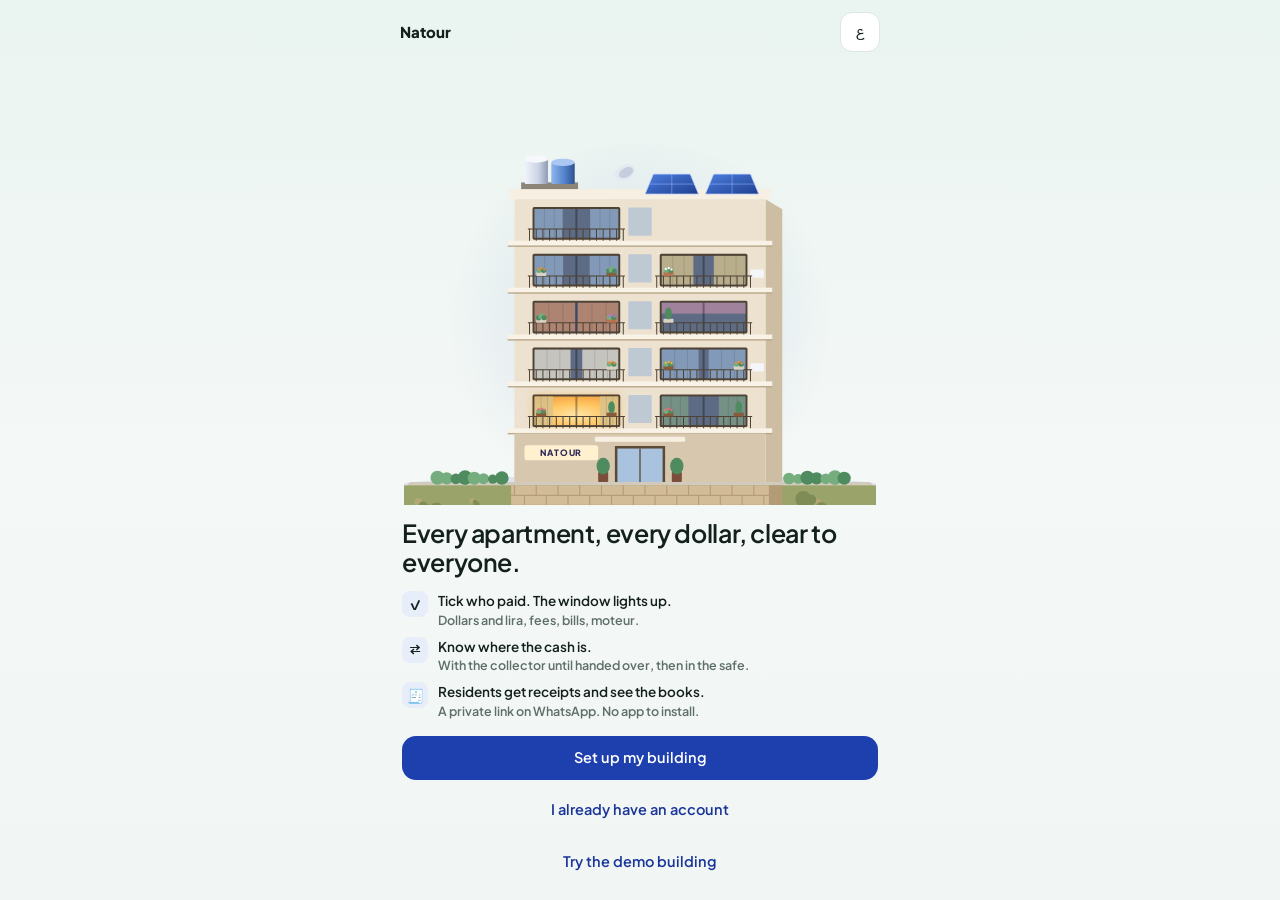
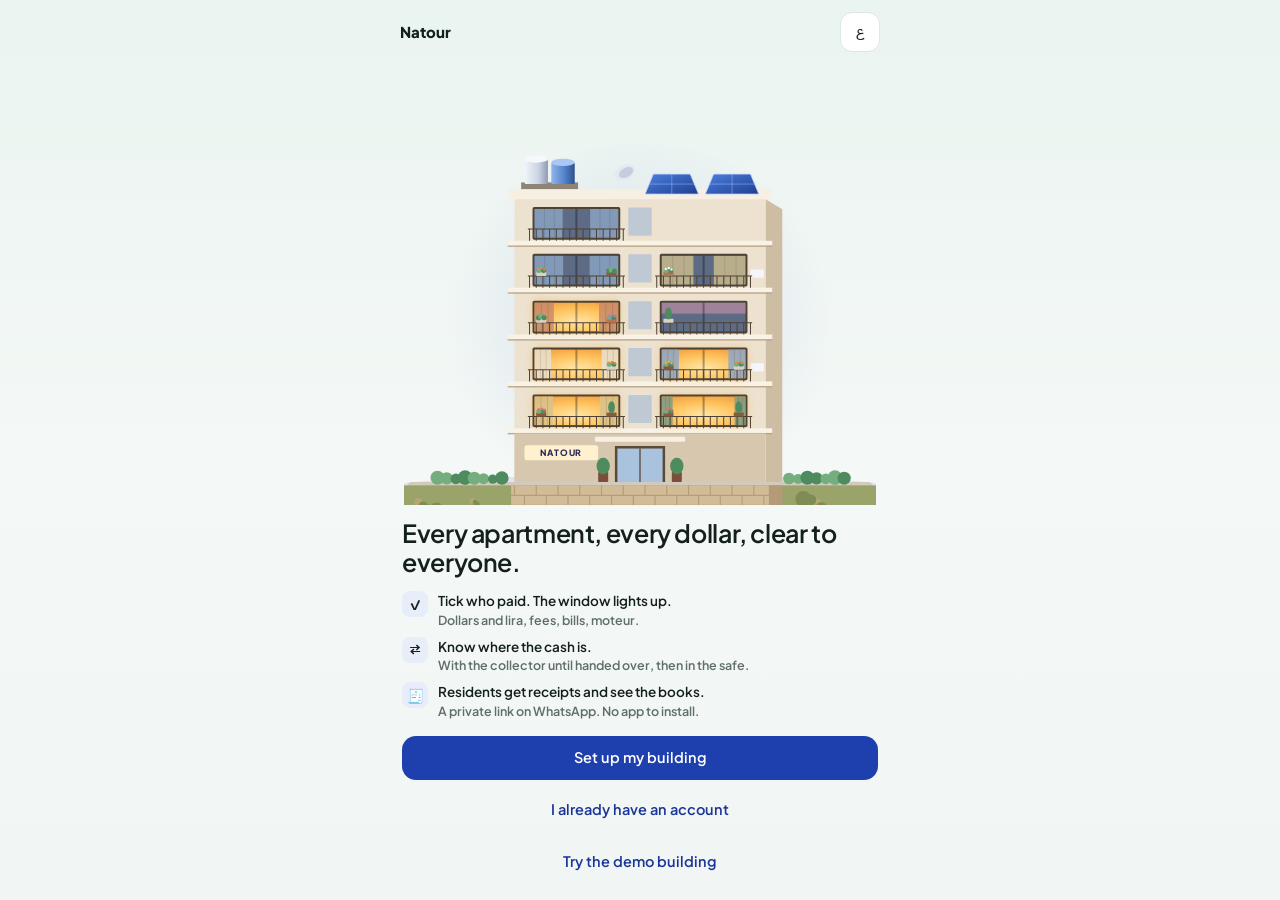
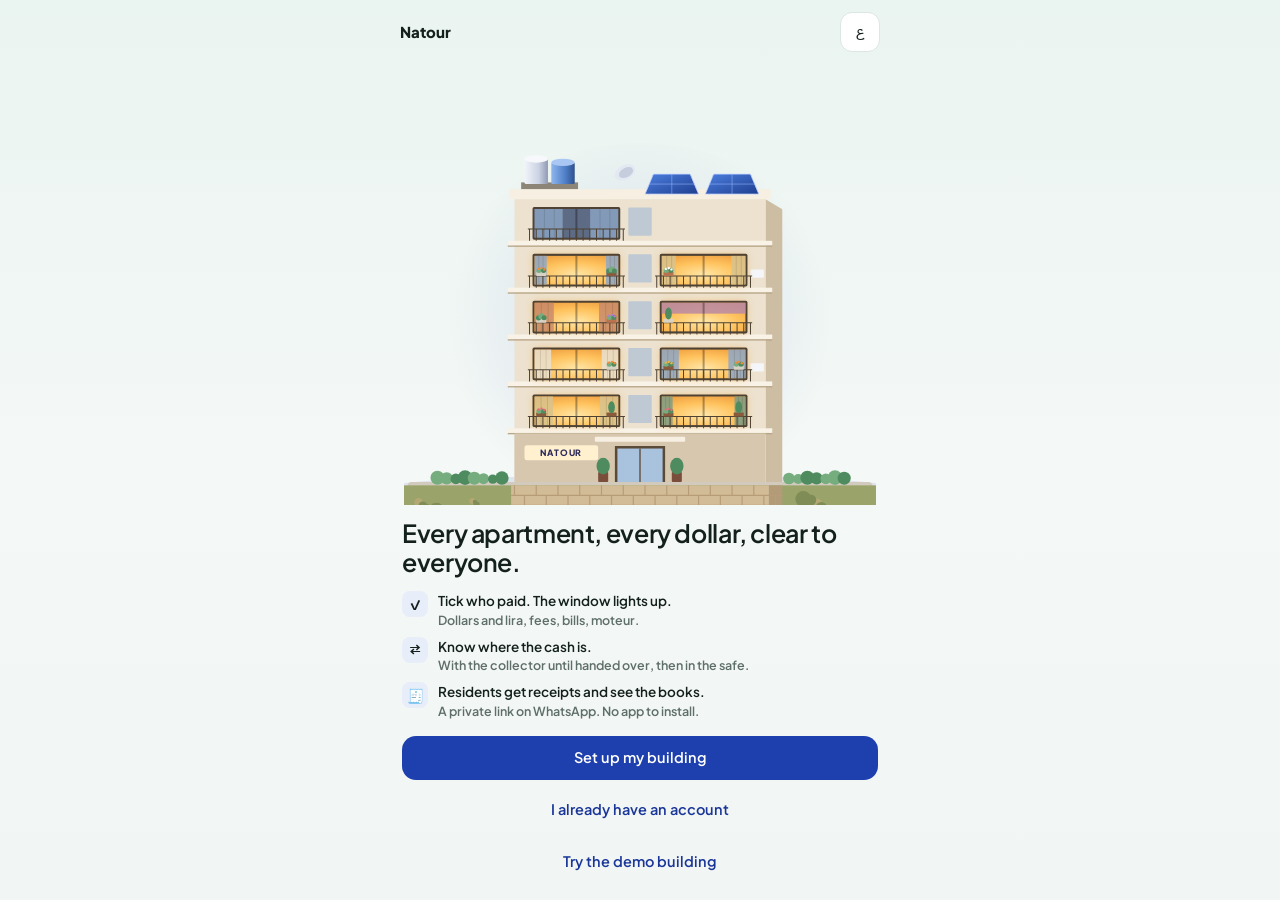
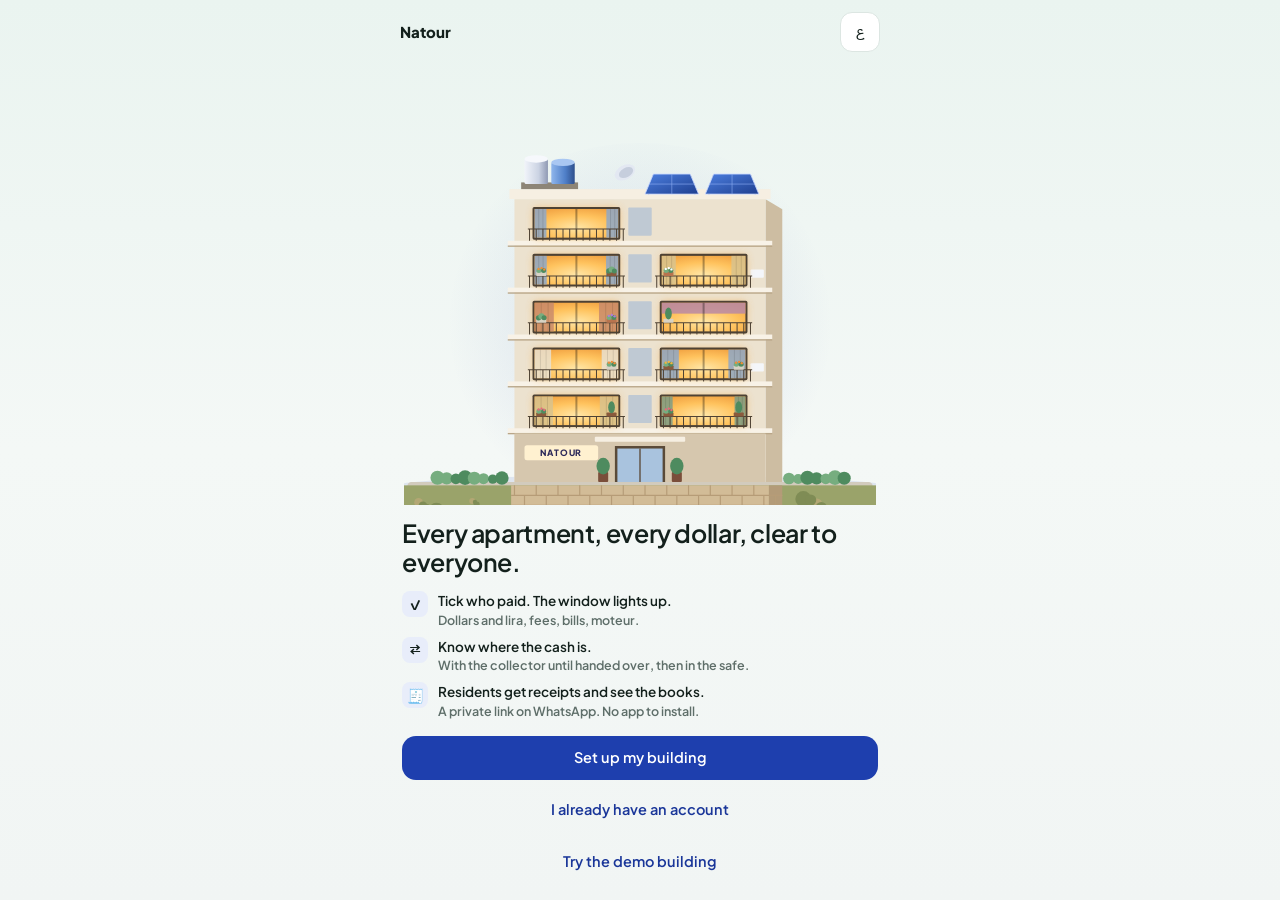
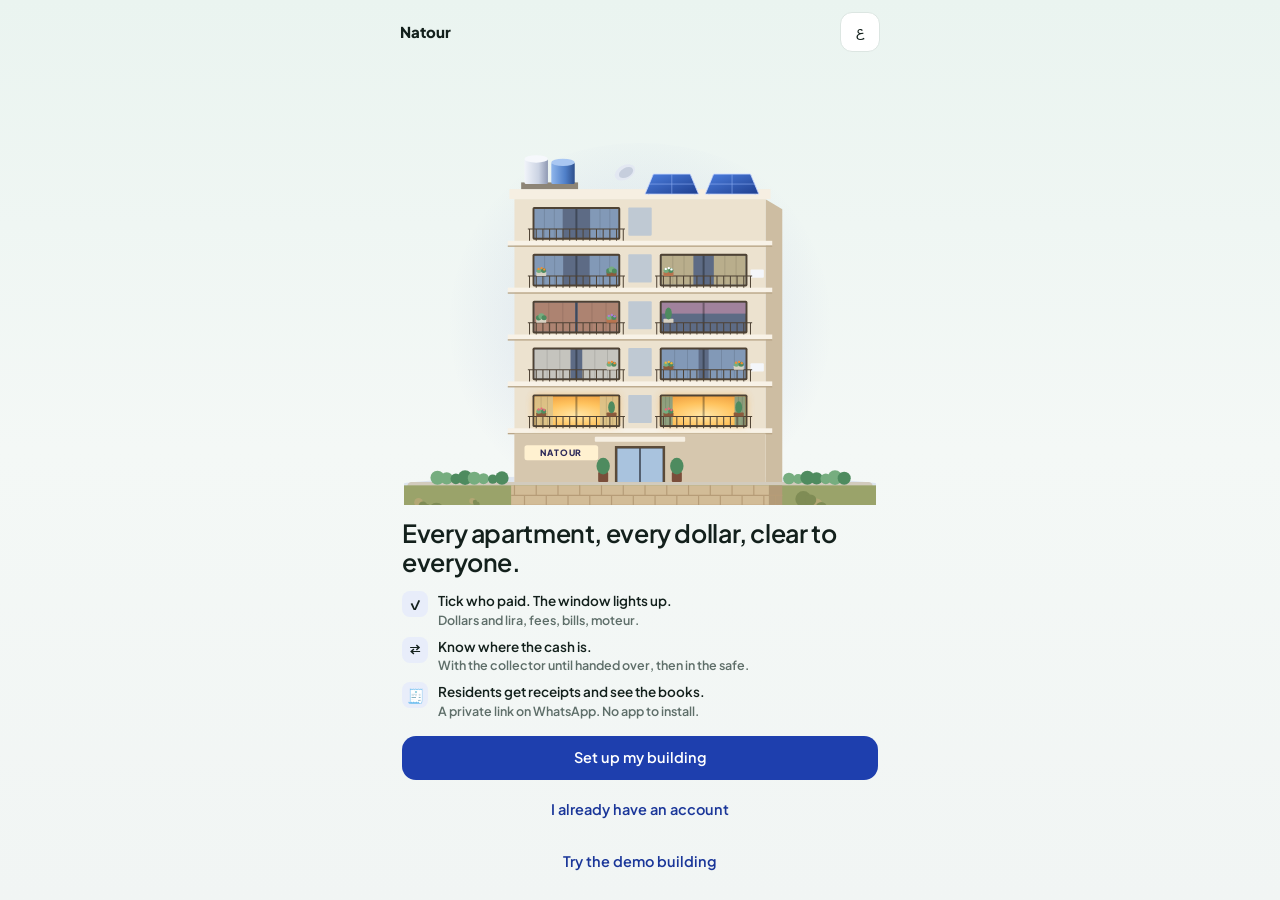
